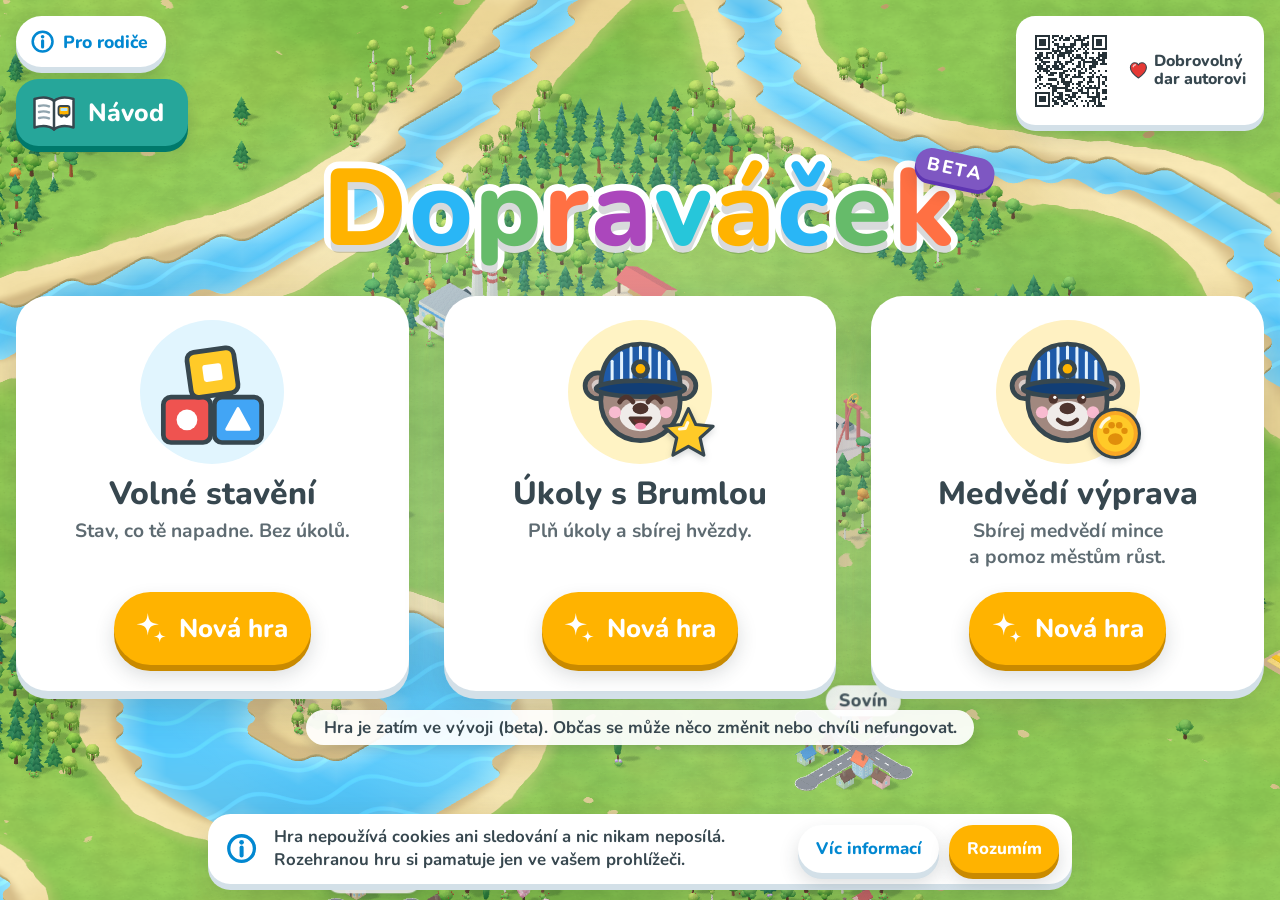
==== index.html @ e9f5395a "Road traffic by the Czech road law All road vehicles - buses, trucks, garbage trucks, the emergency " ====
<!doctype html>
<html lang="cs">
  <head>
    <meta charset="UTF-8" />
    <meta name="viewport" content="width=device-width, initial-scale=1, maximum-scale=1, user-scalable=no" />
    <title>Dopraváček</title>
    <!-- For search engines and for link previews when the address is shared (the game never loads any of these). -->
    <meta
      name="description"
      content="Pohodová hra o dopravě pro děti od 5 let: silnice, autobusy, vláčky, zoo a záchranáři. Hraje se zdarma v prohlížeči, bez reklam a bez registrace."
    />
    <link rel="canonical" href="https://dopravacek.online/" />
    <meta property="og:type" content="website" />
    <meta property="og:site_name" content="Dopraváček" />
    <meta property="og:locale" content="cs_CZ" />
    <meta property="og:url" content="https://dopravacek.online/" />
    <meta property="og:title" content="Dopraváček – pohodová hra o dopravě pro děti" />
    <meta
      property="og:description"
      content="Stav silnice a koleje, rozvážej lidičky autobusy a vláčky a sleduj, jak městečka rostou. Zdarma v prohlížeči, bez reklam a bez registrace."
    />
    <meta property="og:image" content="https://dopravacek.online/og-image-v3.jpg" />
    <meta property="og:image:type" content="image/jpeg" />
    <meta property="og:image:width" content="1200" />
    <meta property="og:image:height" content="630" />
    <meta property="og:image:alt" content="Logo Dopraváček nad barevným městečkem s kašnou, autobusem a řekou" />
    <meta name="twitter:card" content="summary_large_image" />
    <script type="application/ld+json">
      {
        "@context": "https://schema.org",
        "@graph": [
          { "@type": "WebSite", "name": "Dopraváček", "url": "https://dopravacek.online/", "inLanguage": "cs" },
          {
            "@type": "VideoGame",
            "name": "Dopraváček",
            "url": "https://dopravacek.online/",
            "image": "https://dopravacek.online/og-image-v3.jpg",
            "description": "Pohodová budovatelská hra o dopravě pro děti od 5 let: silnice, autobusy, vláčky, zoo a záchranáři. Hraje se zdarma v prohlížeči, bez reklam a bez registrace.",
            "inLanguage": "cs",
            "genre": ["Budovatelská hra", "Dopravní simulace", "Hra pro děti"],
            "gamePlatform": "Webový prohlížeč",
            "playMode": "SinglePlayer",
            "typicalAgeRange": "5-10",
            "isAccessibleForFree": true,
            "offers": { "@type": "Offer", "price": "0", "priceCurrency": "CZK" }
          }
        ]
      }
    </script>
    <!--
      An icon file next to the game on the web, for search engines: Google takes only a file it can fetch, in
      PNG, ICO and a few other formats, never an inline SVG (in site/, published by hand; favicon.ico lies
      there too, where browsers and robots look for it anyway). A relative path, so the game run from a file
      never reaches the network for it; the inline SVG below stays the icon of the offline single file. Run
      from a file there is no icon file beside the game: the link goes before Chrome tries it and logs an error.
    -->
    <link rel="icon" type="image/png" sizes="96x96" href="favicon-96x96.png" />
    <script>
      if (location.protocol === 'file:') document.querySelector('link[href="favicon-96x96.png"]').remove();
    </script>
    <link
      rel="icon"
      href="data:image/svg+xml,%3Csvg xmlns='http://www.w3.org/2000/svg' viewBox='0 0 32 32'%3E%3Crect width='32' height='32' rx='8' fill='%23FFB300'/%3E%3Crect x='5' y='13' width='15' height='8' rx='3' fill='%23E57373'/%3E%3Crect x='17' y='8' width='10' height='13' rx='2' fill='%2329B6F6'/%3E%3Crect x='19.5' y='10.5' width='5' height='4' rx='1' fill='%23FFFFFF'/%3E%3Crect x='7' y='8' width='4' height='6' rx='1' fill='%235D4037'/%3E%3Ccircle cx='10' cy='23' r='3.5' fill='%235D4037'/%3E%3Ccircle cx='21' cy='23' r='3.5' fill='%235D4037'/%3E%3C/svg%3E"
    />
    <script type="module" crossorigin>var e={time:{ticksPerSecond:20,maxTicksPerFrame:5,speed:{pause:0,turtle:1,rabbit:3}},map:{size:128,maxGenerationAttempts:100,river:{width:[2,3],position:[.3,.7],meanderAmplitude:[3,6],meanderWavelength:[40,70],widthChangeChance:.12},tributary:{width:[2,2],position:[.2,.8],meanderAmplitude:[2,4],meanderWavelength:[24,40]},lakes:{count:[3,5],radius:[2,4],minDistanceFromWater:4,minDistanceFromEdge:2},islandLake:{radius:7,islandRadius:2,minDistanceFromWater:5,minDistanceFromEdge:4},forestCoverage:.15,forestNoiseCell:9,singleTreeChance:.02},farming:{fieldSize:18,headland:2,rowOverrun:.65,returnRadius:.6,legacyHeadland:3,clearance:2,edgeDistance:3,regrowSeconds:45,harvestOffset:.55,turnSpeed:.55},attractions:{pool:{size:[9,7],capacity:30,questVisitors:15},playground:{size:[6,5],capacity:20,questVisitors:10},zoo:{size:[18,18],capacity:40,questVisitors:20},balloon:{size:[7,6],capacity:16,questVisitors:8},clearance:2,edgeDistance:3,townDistance:[3,8],zooTownDistance:[3,10],maxWalk:24,placeSpacing:35,staySeconds:60,emptySeconds:180,eveningEmptySeconds:20,gateFrontage:2,visitorsPerPassenger:5},construction:{size:18,minSize:14,clearance:1,edgeDistance:3},settlements:{towns:{count:4,population:[300,500],armLength:[4,7],sideStreets:[2,4],sideStreetReach:[2,4]},villages:{count:10,population:[60,150],armLength:[2,4],crossChance:.5},sideStreetSpacing:3,minSpacing:14,minTownSpacing:36,minEdgeDistance:5,footprintGap:2,neighbourDistance:[14,20],houseOccupancy:{town:.7,village:.45},maxHouseLevel:{town:3,village:2},residentsByLevel:[8,20,45],placementTries:300},industries:{types:{coalMine:{size:[3,3],produces:`coal`,accepts:null,count:4},powerPlant:{size:[3,3],produces:null,accepts:`coal`,count:2},forest:{size:[4,4],produces:`wood`,accepts:null,count:4},sawmill:{size:[3,3],produces:null,accepts:`wood`,count:2},farm:{size:[4,4],produces:`grain`,accepts:null,count:4},mill:{size:[3,3],produces:null,accepts:`grain`,count:2}},minDistanceFromSettlement:5,minDistanceFromIndustry:2,minTargetSpacing:40,sourceToTargetDistance:[12,30],placementTries:400},tutorialStart:{secondSettlementDistance:[10,20],coalToPowerDistance:[12,25],maxDistanceFromStartTown:25},build:{maxBridgeLength:5,stationLength:3,catchmentRadius:1,undoSteps:30},cargo:{productionIntervalSeconds:5,residentsPerPassenger:20,passengerJitter:1,industryOutput:10,maxStationStock:300},vehicles:{catalog:{bus:{kind:`road`,cargo:[`passengers`],capacity:15,speed:1.6},truck:{kind:`road`,cargo:[`coal`,`wood`,`grain`,`flour`],capacity:12,speed:1.4},busDouble:{kind:`road`,cargo:[`passengers`],capacity:30,speed:1.7},garbageTruck:{kind:`road`,cargo:[],capacity:0,speed:1.3},tractor:{kind:`road`,cargo:[],capacity:0,speed:.9},fireTruck:{kind:`road`,cargo:[],capacity:0,speed:1.9},policeCar:{kind:`road`,cargo:[],capacity:0,speed:2.1},ambulance:{kind:`road`,cargo:[],capacity:0,speed:2},towTruck:{kind:`road`,cargo:[],capacity:0,speed:1.6},locoSteam:{kind:`locomotive`,cargo:[],capacity:0,speed:2},locoDiesel:{kind:`locomotive`,cargo:[],capacity:0,speed:3},railcar:{kind:`locomotive`,cargo:[`passengers`],capacity:15,speed:2},wagonPassenger:{kind:`wagon`,cargo:[`passengers`],capacity:25,speed:0},wagonCoal:{kind:`wagon`,cargo:[`coal`],capacity:20,speed:0},wagonWood:{kind:`wagon`,cargo:[`wood`],capacity:20,speed:0},wagonGrain:{kind:`wagon`,cargo:[`grain`],capacity:20,speed:0},wagonFlour:{kind:`wagon`,cargo:[`flour`],capacity:20,speed:0}},maxVehicles:150,carLength:.5,maxWagons:5,route:{minStations:2,maxStations:8,maxFlags:8},laneOffset:.18,leftTurnRadius:.25,accelerationSeconds:1,trainCurveSpeedFactor:.8,trainStopClearance:.3,trainQueueGap:.3,platformClaimDistance:3,trainHistoryMargin:1,loadingPerSecond:10,minStopSeconds:2,maxWaitSeconds:15,noPathRetrySeconds:3,wagonWaitSeconds:90,emptyRoundsBeforeAdvice:2},garbage:{nestSpacing:3,fillIntervalSeconds:10,fillChance:.5,maxFill:3,stopAt:.5,emptySeconds:2.4,tipSeconds:1.1,checkSeconds:.5,idleSeconds:4},emergencies:{firstSeconds:90,intervalSeconds:[120,240],kinds:[`fire`,`catOnRoof`,`grandma`,`bump`,`piglet`,`brokenCar`],facings:[1,2],firePoliceChance:.4,fireAmbulanceChance:.4,bumpAmbulanceChance:.6,helpSeconds:{fire:9,catOnRoof:8,grandma:6,bump:7,piglet:5,brokenCar:10},towOffset:.43,leaveDelaySeconds:1,stopAt:.5},dayNight:{daySeconds:150,duskSeconds:20,nightSeconds:90,dawnSeconds:20},blocking:{lookAhead:1,onWay:.19,junction:{approach:1.2,exitRoom:.55,patienceSeconds:30,turnTogether:.1,togetherSpeed:.1,giveUpTurnSeconds:10,body:{halfLength:.22,halfWidth:.11}},minGap:.05,queueArrival:.1,stuckSeconds:4,insideStuckSeconds:15,turnStuckSeconds:60,ghostSeconds:2,crossingTrainDistance:2,crossingLookAhead:2.5},pathfinding:{straight:1,curve:1.1,levelCrossing:1.2,uTurnPenalty:4,stopTurnPenalty:40,trainTurnPenalty:1e4,roundaboutWrongWay:1e4,turnRoundBefore:.63},growth:{servedWindowSeconds:60,intervalSeconds:20,baseChance:.6,chancePerExtraStation:.2,villageBecomesTownAt:400,maxPopulation:3e3,roadExtension:[1,3],sideStreet:[2,4],minFreePlots:4,streetChance:.15,newHouseChance:.5,areaMargin:3,minArea:{village:6,town:9},playerRoadChance:.5},quests:{checkIntervalSeconds:1,celebrateSeconds:4,starsPerQuest:1,list:[{id:1},{id:2},{id:3},{id:4},{id:5,target:20},{id:6},{id:7},{id:8},{id:9,target:2},{id:10,target:100},{id:11,target:50},{id:12,target:50},{id:13,target:3},{id:14,target:500},{id:15,target:800}],busModels:[`bus`,`busDouble`],generated:{order:[`deliver`,`passengers`,`fun`,`serve`,`vehicles`,`grow`],deliverCargo:[`coal`,`wood`,`grain`],deliver:{first:100,perRound:50},passengers:{first:300,perRound:200},vehicles:{more:2,min:5},grow:{more:150,perRound:50}}},advice:{crowdedStationPassengers:150},expedition:{startCoins:500,prices:{road:3,roadBridge:8,rail:5,railBridge:12,stop:40,station:80,lamp:5,vehicles:{bus:200,busDouble:350,truck:200,garbageTruck:150,tractor:80,locoSteam:300,locoDiesel:450,railcar:150},wagon:60,pylon:15},refundShare:.5,rewards:{passengers:1,coal:1,wood:1,grain:1,flour:2},binReward:2,harvestReward:60,help:{belowCoins:30,coins:200,cooldownSeconds:300},railsWood:30,power:{pylonReach:6,plantReach:3,houseReach:3,lampReach:3,rowSpacing:5,minSpacing:2,coalMax:200,burnSeconds:20,peoplePerCoal:500,checkSeconds:1},food:{flourMax:300,pantryMax:120,eatFrom:600,peoplePerSack:300,eatSeconds:20},garbage:{needFrom:1200,windowSeconds:120}},save:{keys:{quests:`dopravacek.save.v1`,free:`dopravacek.free.v1`,expedition:`dopravacek.vyprava.v1`},lastKey:`dopravacek.last.v1`,testKeys:{quests:`dopravacek.save.v1.test`,free:`dopravacek.free.v1.test`,expedition:`dopravacek.vyprava.v1.test`},testLastKey:`dopravacek.last.v1.test`,soundKey:`dopravacek.sound.v1`,noticeKey:`dopravacek.notice.v1`,testNoticeKey:`dopravacek.notice.v1.test`,schemaVersion:1,autosaveSeconds:30}};function t(t){return Math.round(t*e.time.ticksPerSecond)}var n=[0,1,2,3],r=[{x:0,y:-1},{x:1,y:0},{x:0,y:1},{x:-1,y:0}];function i(e){return(e+2)%4}function a(e){return 1<<e}function o(e,t){return(e&a(t))!==0}function s(e){return(e&1)+(e>>1&1)+(e>>2&1)+(e>>3&1)}function c(e,t,n=1){let i=r[t];return{x:e.x+i.x*n,y:e.y+i.y*n}}function l(e,t){let n=t.x-e.x,r=t.y-e.y;return n===0&&r===-1?0:n===1&&r===0?1:n===0&&r===1?2:n===-1&&r===0?3:null}function u(e,t){return Math.abs(e.x-t.x)+Math.abs(e.y-t.y)}function d(e,t){return Math.max(Math.abs(e.x-t.x),Math.abs(e.y-t.y))}function f(e,t){return Math.hypot(e.x-t.x,e.y-t.y)}function p(e,t){return e>=t[0]&&e<=t[1]}function m(e){return e%2==0?`NS`:`EW`}function h(e){return{x:e.origin.x+e.size.x/2,y:e.origin.y+e.size.y/2}}function g(e){return{x:e.center.x+.5,y:e.center.y+.5}}function _(n,r){return r.lastServedTick<0?!1:n.tick-r.lastServedTick<=t(e.growth.servedWindowSeconds)}var v=class{state;constructor(e){this.state=e|0}next(){this.state=this.state+1831565813|0;let e=this.state;return e=Math.imul(e^e>>>15,e|1),e^=e+Math.imul(e^e>>>7,e|61),((e^e>>>14)>>>0)/4294967296}int(e,t){return e+Math.floor(this.next()*(t-e+1))}range(e){return this.int(e[0],e[1])}chance(e){return this.next()<e}pick(e){let t=e[Math.floor(this.next()*e.length)];if(t===void 0)throw Error(`Rng.pick: empty list`);return t}shuffle(e){for(let t=e.length-1;t>0;t--){let n=Math.floor(this.next()*(t+1)),r=e[t];e[t]=e[n],e[n]=r}return e}};function y(){return{terrain:`grass`,tree:!1,lamp:!1,roadMask:0,railMask:0,bridge:!1,roadOwner:`none`,houseId:null,industryId:null,fieldId:null,constructionId:null,attractionId:null,stationId:null,townId:null,fountain:!1}}function b(t,n=e.map.size){return{size:n,seed:t,tiles:Array.from({length:n*n},y),towns:[],houses:[],industries:[],fields:[],constructionSites:[],attractions:[],bins:[],stations:[],nextStationId:0,vehicles:[],nextVehicleId:0,delivered:{passengers:0,coal:0,wood:0,grain:0},passengerTownIds:[],startTownId:0,networkVersion:0,emergencies:[],nextEmergencyId:0,nextEmergencyTick:Math.round(e.emergencies.firstSeconds*e.time.ticksPerSecond),mode:`quests`,quests:{number:1,stars:0,task:null,baseline:0,nextCheckTick:0,secondTownId:-1,advisedStationIds:[]},tick:0,rng:new v(t)}}function x(e,t){return t===null?void 0:e.stations.find(e=>e.id===t)}function S(e,t){return t===null?void 0:e.vehicles.find(e=>e.id===t)}function C(e,t,n){return t>=0&&n>=0&&t<e.size&&n<e.size}function w(e,t,n){return C(e,t,n)?e.tiles[n*e.size+t]:void 0}function T(e,t,n){let r=w(e,t,n);if(!r)throw Error(`Tile ${t},${n} is outside the map`);return r}function E(t){return e.settlements.residentsByLevel[t-1]}function D(e,t){let n=0;for(let r of t.houseIds)n+=e.houses[r]?.residents??0;return n}function O(e){return e.terrain===`grass`&&e.roadMask===0&&e.railMask===0&&e.houseId===null&&e.industryId===null&&e.fieldId===null&&e.constructionId===null&&e.attractionId===null&&e.stationId===null&&!e.fountain&&!e.pylon&&!e.decoration}var ee=e.garbage,te=[`mixed`,`paper`,`plastic`,`glass`];function ne(e){for(let t of e.towns){let n=[];for(let r of t.houseIds){let t=e.houses[r];t&&n.every(e=>d(e.tile,t.tile)>=ee.nestSpacing)&&n.push(t)}for(let t of n)ie(e,t)}}function re(e,t){e.bins.some(n=>{let r=e.houses[n.houseId];return r!==void 0&&d(r.tile,t.tile)<ee.nestSpacing})||ie(e,t)}function ie(e,t){for(let n of te)e.bins.push({id:e.bins.length,townId:t.townId,houseId:t.id,kind:n,fill:0,visitedTick:-1})}function ae(e){for(let t of new Set(e.bins.map(e=>e.houseId))){let n=e.houses[t];n&&e.bins.push({id:e.bins.length,townId:n.townId,houseId:t,kind:`glass`,fill:0,visitedTick:-1})}}function oe(e){for(let t of e.bins)t.fill<ee.maxFill&&e.rng.chance(ee.fillChance)&&t.fill++}function se(e,t){let n=e.houses[t.houseId];return n?c(n.tile,n.facing):null}function ce(e,t){let n=se(e,t),r=n?w(e,n.x,n.y):void 0;return r!==void 0&&r.roadMask!==0&&r.railMask===0}function le(e,t,n){return e.bins.filter(e=>e.townId===t&&e.kind===n)}var k={gameTitle:`Dopraváček`,guide:{open:`Návod`,title:`Návod`,hello:`Ahoj, já jsem Brumla! Dívej se na obrázky a hned si to zkus. Nejlehčí věci jsou úplně nahoře.`,bye:`To je všechno. Teď je řada na tobě!`,play:`Jdeme na to!`,nav:{start:`Začínáme`,roads:`Silnice`,cargo:`Náklad`,trains:`Vláčky`,world:`Svět`,expedition:`Výprava`},chapters:{start:`Začínáme`,roads:`Silnice a autobusy`,cargo:`Náklad`,trains:`Vláčky`,world:`Živý svět`,expedition:`Medvědí výprava`},sampleQuest:{title:`Úkol 1`,text:`Postav zastávku v Kočičkově.`},sampleMishap:`V Kočičkově hoří domek!`,sections:{ways:{title:`Tři způsoby hry`,steps:[`**Volné stavění.** Stav, co tě napadne.`,`**Úkoly s Brumlou.** Plň úkoly a sbírej hvězdy.`,`**Medvědí výprava.** Sbírej medvědí mince a pomoz městům růst.`,`Hra se sama ukládá. **Domeček** tě vrátí sem.`]},look:{title:`Jak se dívat na mapu`,steps:[`**Táhni** mapu myší nebo prstem.`,`**Přibližuj** kolečkem, tlačítky nebo dvěma prsty.`,`**Klikni** Rukou na cokoli a dozvíš se víc.`,`Vpravo nahoře je **pauza, rychlost a zvuk**.`]},quests:{title:`Úkoly s Brumlou`,steps:[`Nahoře je vždycky **úkol**.`,`**Skákající šipka** ukáže, co zmáčknout.`,`Za splněný úkol máš **hvězdu**.`]},road:{title:`Silnice`,steps:[`Klikni na **Silnici**.`,`**Táhni** po mapě a kresli.`,`Přes vodu vede rovný **most**.`,`**Zelená** jde postavit, **červená** ne.`]},stop:{title:`Zastávka`,steps:[`Klikni na **Zastávku**.`,`Pak klikni na **rovnou silnici**.`,`Sbírá lidi jen z políček kolem sebe. Postav ji **k domům**.`,`Červená rada u trasy? Na trase chybí **domy**.`]},bus:{title:`Autobus`,steps:[`Klikni na **Nové auto**.`,`Vyber barvu a klikni na **autobus**.`,`Klikni na **zastávky**, kam má jezdit. Až {stops}.`,`Klikni na **Hotovo**. Autobus vyjede!`]},back:{title:`Tam a zpátky`,steps:[`Klikni na zastávky po řadě: **1, 2, 3**.`,`Pak znovu na **2**. Pojede i **zpátky**.`,`Zastávku pryč? Klikni dole na její **číslo**.`]},flags:{title:`Kudy má jet`,steps:[`Vybíráš zastávky? Klikni i na **silnici**. Bude tam **vlaječka**.`,`Auto pojede **přes vlaječku**. Nezastaví, jen projede.`,`Vlaječku pryč? Klikni na ni na mapě nebo **dole**.`]},card:{title:`Když klikneš na auto`,steps:[`Klikni na auto **Rukou**.`,`**Sledovat:** pojedeš s ním.`,`**Změnit trasu:** vyber jiné zastávky.`,`**Odstranit:** auto zmizí.`]},lamp:{title:`Lampy`,steps:[`Klikni na **Lampu**.`,`**Táhni** po silnici nebo kolejích.`,`V noci lampy **svítí**.`]},decorations:{title:`Ozdoby`,steps:[`Ve **Volném stavění** klikni na **Ozdoby**.`,`Vyber **zahrádku** nebo **kašnu**.`,`Klikni nebo **táhni** po trávě.`,`Postav si **náměstíčko**!`]},demolish:{title:`Bourání`,steps:[`Klikni na **Bourání**.`,`**Táhni** přes to, co chceš zbourat.`,`Domy a ulice města **zůstanou**.`]},undo:{title:`Zpět`,steps:[`Postavil jsi něco omylem? Klikni na **Zpět**.`,`Poslední stavba **zmizí**. Další klik vrátí i tu před ní.`,`V **Medvědí výpravě** Zpět není. Tam se musí bourat.`]},tips:{title:`Šikovné triky`,steps:[`**Klávesy 1 až 9** vyberou nástroj.`,`**Esc** tě vrátí k Ruce.`,`Když stavíš, mapu posuneš **pravým tlačítkem** nebo dvěma prsty.`,`**Hotovo** ukončí stavění.`]},chains:{title:`Co kam vozit`,lead:`Odkud se to bere a kdo to chce. Bublina u nové zastávky ukáže, co tu odvezeš a co přivezeš.`,steps:[],homes:`Domy`},truck:{title:`Jak vozit náklad`,steps:[`Postav zastávku **u dolu**.`,`Druhou **u elektrárny**. Spoj je silnicí.`,`**Nové auto, Náklaďák.** Vyber, co poveze.`,`Klikni na **obě zastávky** a je to!`]},rail:{title:`Koleje`,steps:[`Klikni na **Koleje**.`,`**Táhni** a kresli koleje.`,`Přes vodu vede rovný **most**.`,`Přes silnici jen **rovně napříč**.`]},station:{title:`Nádraží`,steps:[`Klikni na **Nádraží**.`,`Klikni na **trávu** nebo rovné koleje.`,`**Otočíš** ho tlačítkem nebo klávesou R.`,`Postav **dvě** a spoj je kolejemi.`]},train:{title:`Vláček`,steps:[`Klikni na **Postavit vláček**.`,`Vyber **mašinku**.`,`Klikni na **vagónky**, až {wagons}. Pak na **Vybrat trasu**.`,`Klikni na **nádraží** a pak na Hotovo.`]},wagons:{title:`Víc o vláčcích`,steps:[`**Motoráček** jezdí sám, bez vagónků.`,`Každý **vagónek** veze něco jiného.`,`Klikni na vláček a **změň vagónky**.`]},grow:{title:`Jak rostou města`,steps:[`**Vozíš lidi** a sídlo roste.`,`Přibývají **domy, patra** i ulice.`,`Od {town} obyvatel je z vesnice **město**!`]},fun:{title:`Místa pro zábavu`,lead:`Postav hned vedle zastávku a přivez sem lidičky. V noci je zavřeno.`,steps:[]},garbage:{title:`Popeláři`,steps:[`**Popelnice** se samy plní.`,`**Nové auto, Popelářské auto.**`,`Vyber **barvu** popelnic.`,`Klikni na **město**, kde bude uklízet.`]},tractor:{title:`Traktůrek`,steps:[`Klikni Rukou na **kukuřičné pole**.`,`Klikni na **Poslat traktůrek**.`,`Sklízí sám a kukuřice zase **doroste**.`]},rescue:{title:`Záchranáři`,steps:[`Nahoře se objeví, co se stalo. **Klikni na to.**`,`Klikni na **auta**, která jsou potřeba.`,`Už jedou! Vždycky to **dobře dopadne**.`]},night:{title:`Den a noc`,steps:[`**Den** se střídá s nocí sám.`,`V **noci** svítí okna a lampy.`]},coins:{title:`Medvědí mince`,steps:[`Začínáš s **{coins} mincemi**. Stavby něco stojí.`,`**Vozíš** lidi a náklad a mince přibývají.`,`**Zbouráním** se vrátí půlka.`,`Dojdou mince? **Brumla** ti pomůže.`]},lock:{title:`Zamčené koleje`,steps:[`Koleje a vláčky jsou **zamčené**.`,`Dovez na pilu **{wood} kusů dřeva**.`,`Hurá, je **odemčeno**!`]},power:{title:`Proud`,steps:[`Klikni na **Stožár**. Je na liště úplně vpravo.`,`**Táhni** stožáry od elektrárny k domům.`,`Vozíš elektrárně **uhlí**. Bez něj nesvítí.`]},needs:{title:`Co sídlo potřebuje, aby rostlo`,steps:[`**Dopravu:** ať sem jezdí autobus.`,`**Proud:** stožáry od elektrárny.`,`Od {food} obyvatel **jídlo:** mouku z mlýna.`,`Od {garbage} obyvatel **popeláře**.`]}}},farming:{title:`Kukuřičné pole`,hint:`Pošli traktůrek sklízet kukuřici!`,add:`Poslat traktůrek`,choose:`Vyber barvu traktůrku`,pickField:`Klikni na kukuřičné pole.`,working:`Sklízí kukuřici`,returning:`Vrací se k prvnímu řádku`,growing:`Kukuřice znovu roste`,progress:`Sklizeno: {n} %`,harvested:`Sklizených políček: {n}`,harvests:`Hotové sklizně: {n}`,busy:`Tady už traktůrek pracuje.`,noField:`Traktůrek potřebuje kukuřičné pole. Najdeš ho na nové mapě.`,protected:`Tady roste kukuřice pro traktůrek.`,showTractor:`Ukázat traktůrek`},construction:{title:`Staveniště`,protected:`Tady pracují stavební stroje.`},attractions:{title:{pool:`Koupaliště`,playground:`Dětské hřiště`,zoo:`Zoo`,balloon:`Horkovzdušný balón`},to:{pool:`na koupaliště`,playground:`na dětské hřiště`,zoo:`do zoo`,balloon:`k balónu`},stopAt:{pool:`U koupaliště`,playground:`U hřiště`,zoo:`U zoo`,balloon:`U balónu`},balloonDay:`Když přijedou lidičky, balón s nimi vzlétne.`,balloonNight:`V noci balón nelétá. Ráno zase poletí!`,zooAnimals:`Bydlí tu sloni, žirafy, zebry, koníci, ovečky a plameňáci.`,people:[`lidičku`,`lidičky`,`lidiček`],busy:`Je tu veselo!`,visitors:`Lidiček: {n}`,leaving:`Lidičky pomalu odcházejí domů.`,empty:`Je tu prázdno.`,closing:`Stmívá se, lidičky jdou domů.`,closed:`Na noc zavřeno. Ráno se zase otevře!`,hint:`Postav zastávku hned vedle a přivez sem lidičky autobusem nebo vláčkem!`,home:`Ze zastávky tady jezdí lidičky i domů.`,protected:`Tady si lidičky hrají.`,gateWay:`Před vchodem ne, tudy chodí lidičky. Zkus to kousek vedle!`},tools:{hand:{label:`Ruka`,tip:`Prohlížení a výběr`,hint:``},road:{label:`Silnice`,tip:`Stavění silnic`,hint:`Táhni a kresli silnici.`},stop:{label:`Zastávka`,tip:`Zastávka pro auta`,hint:`Klikni na rovnou silnici.`},lamp:{label:`Lampa`,tip:`Lampy u silnic a kolejí`,hint:`Táhni po silnici nebo kolejích, i přes zatáčky.`},rail:{label:`Koleje`,tip:`Stavění kolejí`,hint:`Táhni a kresli koleje.`},station:{label:`Nádraží`,tip:`Nádraží pro vláčky`,hint:`Klikni na trávu nebo rovné koleje.`},newCar:{label:`Nové auto`,tip:`Autobus, náklaďák nebo popeláři`,hint:``},buildTrain:{label:`Postavit vláček`,tip:`Mašinka a vagónky`,hint:``},demolish:{label:`Bourání`,tip:`Zbourat stavbu`,hint:`Táhni přes to, co chceš zbourat.`},soon:`{tip} – už brzy!`,withKey:`{tip} ({key})`},hints:{drawRoad:`Táhni po mapě a kresli.`,bridgeToBank:`Most musí vést až na druhý břeh.`},bubble:{takes:`Odvezeš:`,brings:`Přivezeš:`},controls:{zoomIn:`Přiblížit`,zoomOut:`Oddálit`,pause:`Pauza`,resume:`Pokračovat`,speedTurtle:`Pomalu`,speedRabbit:`Rychle`,soundOn:`Zapnout zvuk`,soundOff:`Vypnout zvuk`,home:`Zpět do menu`,done:`Hotovo`,rotate:`Otočit`,close:`Zavřít`},undo:{label:`Zpět`,tip:`Vrátit poslední stavbu`,key:`Ctrl+Z`,nothing:`Zatím tu není co vrátit.`,wait:`Tady právě jede vozidlo. Až odjede, zkus Zpět znovu.`,changed:`Tady mezitím město postavilo něco nového, tohle už nevrátím.`},decorations:{label:`Ozdoby`,tip:`Zahrádky a kašny`,hint:`Vyber ozdobu a klikni na trávu.`,kinds:{garden:`Zahrádka`,fountain:`Kašna`}},errors:{cantBuildHere:`Tady to nejde, zkus jiné místo.`,belongsToTown:`Tohle patří městu.`,vehicleHere:`Tady právě jede vozidlo.`,tooManyVehicles:`Víc vozidel už se na mapu nevejde. Klikni na některé a změň mu trasu.`,stopsFull:`Na zastávkách trasy teď není místo. Chvilku počkej.`,crossRoad:`Přes silnici jen rovně napříč.`,crossRails:`Přes koleje jen rovně napříč.`,lampPlace:`Lampa patří k silnici nebo kolejím, i do zatáčky.`,badTrain:`Vláček potřebuje mašinku a aspoň jeden vagónek.`},menu:{play:`Hrát`,playTip:`Hrát dál uloženou hru`,newGame:`Nová hra`,newGameTip:`Postavit novou krajinu`,confirmNewGame:`Začít novou hru? Ta stará se smaže.`,confirmYes:`Ano, novou`,confirmNo:`Ne`,loading:`Stavím krajinu…`,saved:`Uloženo`,oldSave:`Uložená hra je ze starší verze. Začneme novou!`,modes:{free:{title:`Volné stavění`,text:`Stav, co tě napadne. Bez úkolů.`},quests:{title:`Úkoly s Brumlou`,text:`Plň úkoly a sbírej hvězdy.`},expedition:{title:`Medvědí výprava`,text:`Sbírej medvědí mince a pomoz městům růst.`}},expeditionProgress:`{coins} {coinsWord}`,questsProgress:`Úkol {n} · {stars} {starsWord}`,starsWord:[`hvězda`,`hvězdy`,`hvězd`],freeStart:`Stav, co tě napadne!`},parents:{beta:`Beta`,betaLine:`Hra je zatím ve vývoji (beta). Občas se může něco změnit nebo chvíli nefungovat.`,open:`Pro rodiče`,title:`Pro rodiče`,sections:[{title:`Hra je ve vývoji (beta)`,paragraphs:[`Na Dopraváčkovi se pořád pracuje. Občas se může něco změnit, chvíli nefungovat nebo může být stránka krátce nedostupná.`,`Po větší změně se výjimečně může stát, že rozehranou hru nepůjde načíst a začne se nová.`]},{title:`Soukromí a data`,paragraphs:[`Hra běží celá ve vašem prohlížeči. Nemá účty, reklamy ani nákupy, **nepoužívá cookies** ani statistiky návštěvnosti a **nic nikam neodesílá**.`,`V úložišti prohlížeče (localStorage) si pamatuje jen to, co ke hraní nezbytně potřebuje: rozehrané hry, který způsob hry jste hráli naposledy, jestli je zapnutý zvuk a že jste už viděli tuto informaci. Data zůstávají jen v tomto prohlížeči, autor ani nikdo jiný k nim nemá přístup.`,`Protože jde jen o údaje nezbytné pro hru, kterou si sami spouštíte, zákon k jejich uložení souhlas nevyžaduje (§ 89 odst. 3 zákona č. 127/2005 Sb.). Smazat je můžete kdykoli smazáním dat této stránky v nastavení prohlížeče; zmizí tím i rozehrané hry.`,`Stránku poskytuje služba GitHub Pages společnosti GitHub, Inc. Jako u každé webové stránky se server při načtení dozví vaši IP adresu a GitHub ji podle svých pravidel ukládá kvůli bezpečnosti. Autor hry k těmto záznamům přístup nemá.`]},{title:`Dobrovolný dar`,paragraphs:[`Hra je zdarma. Kdo chce, může autorovi poslat **dobrovolný dar** přes QR kód v pravém horním rohu. Je to dar bez nároku na protiplnění: nic navíc za něj nedostanete a hra zůstává pro všechny stejná.`,`Hra o darech nic neví a nic o nich neukládá. Platba proběhne jen ve vaší bankovní aplikaci.`]}],notice:{text:`Hra nepoužívá cookies ani sledování a nic nikam neposílá. Rozehranou hru si pamatuje jen ve vašem prohlížeči.`,more:`Víc informací`,ok:`Rozumím`},gift:{title:`Dobrovolný dar autorovi`,short:`Hra je zdarma. Dar je dobrovolný a nic za něj navíc nedostanete.`,open:`Dar autorovi`,paragraphs:[`Hra je zdarma. Pokud se vám líbí, můžete jejímu autorovi poslat **dobrovolný dar**.`,`Je to jen poděkování: nic za něj navíc nedostanete a hra zůstává pro všechny stejná.`],scan:`Naskenujte QR kód v aplikaci své banky.`,account:`Číslo účtu`,amount:`Navržená částka`,amountValue:`{amount} Kč`,message:`Zpráva pro příjemce`,check:`Údaje před potvrzením platby zkontrolujte.`}},expedition:{coins:`Medvědí mince`,coinsWord:[`mince`,`mince`,`mincí`],intro:[`Vítej na Medvědí výpravě!`,`Máš {coins} medvědích mincí. Silnice, zastávky i auta něco stojí.`,`Za každého dopraveného člověka a kus nákladu dostaneš mince.`,`Koleje se odemknou, až dovezeš na pilu {wood} kusů dřeva.`],missing:`Na tohle ti chybí ještě {n} {coinsWord}.`,noCoins:`Na tohle ti mince nestačí.`,costs:`Stojí`,refund:`Vrátí se`,earned:`Vydělané mince: {n}`,removeRefund:`Vrátí se ti {n} {coinsWord}.`,help:`Medvědí pomoc: Brumla ti dá {n} mincí.`,helpGiven:[`Tady máš {n} mincí. Zkus to znovu!`,`Mince vyděláš, když vozíš lidi autobusem nebo vlakem a náklad do továren.`],helpWait:`Brumla ti zase pomůže {when}.`,helpSoon:`za chvilku`,helpMinutes:`za {n} {minutesWord}`,minutesWord:[`minutu`,`minuty`,`minut`],woodProgress:`Dovez na pilu dřevo: {n}\xA0/\xA0{total}`,lockedTip:`Zamčeno. Dovez na pilu dřevo: {n}\xA0/\xA0{total}`,locked:`Tohle je zatím zamčené.`,lockedTalk:[`Koleje, nádraží a vláčky jsou zatím zamčené.`,`Odemkneš je dřevem. Náklaďák ho odveze z lesa na pilu.`,`Dovez na pilu dřevo: {n}\xA0/\xA0{total}`],unlockedTalk:[`Hurá! Na pile je {total} kusů dřeva.`,`Koleje, nádraží a vláčky jsou odemčené. Postav první trať!`],unlocked:`Koleje jsou odemčené!`,railsOpenRow:`Dřevo odemklo koleje!`,pylonTool:{label:`Stožár`,tip:`Elektrické stožáry (0)`,hint:`Klikni, nebo táhni: stožár na každém pátém poli.`},pylonClose:`Tady je jiný stožár moc blízko.`,reaches:`Dosáhne na: {list}`,reachesNothing:`Zatím na nic nedosáhne. Elektrárna a domy musí být do 3 polí.`,wireBreaks:`Tady drát nedosáhne na další stožár.`,lampNeedsPower:`Svítit bude, až sem dovedeš proud.`,plant:`elektrárnu`,powered:`{inName} je proud!`,unpowered:`{inName} není proud.`,plantEmpty:`Elektrárně došlo uhlí!`,adviceTalk:{power:[`{inName} chybí proud, a tak sídlo neroste.`,`Postav stožáry od elektrárny až k domům. Nástroj Stožár je na liště úplně vpravo.`],coal:[`Elektrárna nemá uhlí, a tak nikde nesvítí.`,`Dovez jí uhlí náklaďákem z uhelného dolu.`],food:[`{inName} došlo jídlo, a tak sídlo neroste.`,`Odvez obilí z farmy do mlýna. Mouku pak náklaďák přiveze sem.`],garbage:[`{inName} jsou plné popelnice, a tak sídlo neroste.`,`Pošli sem popelářské auto. Najdeš ho v nástroji Nové auto.`]},needs:{transportOk:`Doprava: lidé sem jezdí`,transportMissing:`Doprava: chybí`,powerOk:`Proud: svítí`,powerNoCoal:`Proud: elektrárna nemá uhlí`,powerMissing:`Proud: chybí`,allGood:`Má všechno, co potřebuje, a roste!`,full:`Je to velké město. Víc už neroste.`,firstTransport:`{inName} chybí doprava. Postav zastávku a pošli sem autobus z jiného sídla.`,firstPower:`{inName} chybí proud. Natáhni sem stožáry z elektrárny.`,firstCoal:`{inName} chybí proud. Elektrárna potřebuje uhlí.`,foodGarden:`Jídlo: stačí zahrádky`,foodOk:`Jídlo: ve spíži {n}\xA0/\xA0{max}`,foodMissing:`Jídlo: spíž je prázdná`,firstFood:`{inName} chybí jídlo. Přivez sem mouku z mlýna.`,garbageNotYet:`Popeláři: zatím nejsou potřeba`,garbageOk:`Popeláři: uklízejí`,garbageMissing:`Popeláři: chybí`,firstGarbage:`{inName} chybí popeláři. Pošli sem popelářské auto.`},pantryEmpty:`{inName} došlo jídlo!`,millWaiting:`Ve mlýně čeká mouka: {n}. Postav u mlýna zastávku.`,plantCoal:`Uhlí: {n}\xA0/\xA0{max}`,plantPowers:`Napájí: {list}`,plantPowersNothing:`Zatím nenapájí žádné sídlo. Postav stožáry k domům.`,plantNeedsCoal:`Bez uhlí nesvítí. Dovez uhlí z dolu.`},hud:{stars:`Hvězdy za splněné úkoly`,paused:`Pauza`},screen:{turn:`Otoč mě na šířku!`,turnMore:`Pak hrajeme dál.`},settlements:[{name:`Kočičkov`,inName:`v Kočičkově`,animal:`cat`,animalName:`kočička`},{name:`Pejskovice`,inName:`v Pejskovicích`,animal:`dog`,animalName:`pejsek`},{name:`Medvědín`,inName:`v Medvědíně`,animal:`bear`,animalName:`medvídek`},{name:`Zajíčkov`,inName:`v Zajíčkově`,animal:`rabbit`,animalName:`zajíček`},{name:`Ježkov`,inName:`v Ježkově`,animal:`hedgehog`,animalName:`ježek`},{name:`Sovín`,inName:`v Sovíně`,animal:`owl`,animalName:`sovička`},{name:`Kachnov`,inName:`v Kachnově`,animal:`duck`,animalName:`kachnička`},{name:`Veverkov`,inName:`ve Veverkově`,animal:`squirrel`,animalName:`veverka`},{name:`Myškov`,inName:`v Myškově`,animal:`mouse`,animalName:`myška`},{name:`Beránkov`,inName:`v Beránkově`,animal:`lamb`,animalName:`beránek`},{name:`Koníkov`,inName:`v Koníkově`,animal:`horse`,animalName:`koník`},{name:`Žabákov`,inName:`v Žabákově`,animal:`frog`,animalName:`žabák`},{name:`Liškov`,inName:`v Liškově`,animal:`fox`,animalName:`lištička`},{name:`Prasátkov`,inName:`v Prasátkově`,animal:`pig`,animalName:`prasátko`},{name:`Kravičkov`,inName:`v Kravičkově`,animal:`cow`,animalName:`kravička`},{name:`Kohoutov`,inName:`v Kohoutově`,animal:`rooster`,animalName:`kohoutek`},{name:`Včelín`,inName:`ve Včelíně`,animal:`bee`,animalName:`včelka`},{name:`Rybičkov`,inName:`v Rybičkově`,animal:`fish`,animalName:`rybička`}],industries:{coalMine:{name:`Uhelný důl`,atName:`u uhelného dolu`},powerPlant:{name:`Elektrárna`,atName:`u elektrárny`},forest:{name:`Lesní hospodářství`,atName:`u lesního hospodářství`},sawmill:{name:`Pila`,atName:`u pily`},farm:{name:`Farma`,atName:`u farmy`},mill:{name:`Mlýn`,atName:`u mlýna`}},cargo:{passengers:`cestující`,coal:`uhlí`,wood:`dřevo`,grain:`obilí`,flour:`mouka`},vehicles:{catalog:{bus:`Autobus`,truck:`Náklaďák`,busDouble:`Patrový autobus`,garbageTruck:`Popelářské auto`,tractor:`Traktůrek`,fireTruck:`Hasičské auto`,policeCar:`Policejní auto`,ambulance:`Sanitka`,towTruck:`Odtahové autíčko`,locoSteam:`Parní mašinka`,locoDiesel:`Dieselová lokomotiva`,railcar:`Motoráček`,wagonPassenger:`Osobní vagón`,wagonCoal:`Uhelný vagón`,wagonWood:`Vagón na dřevo`,wagonGrain:`Vagón na obilí`,wagonFlour:`Vagón na mouku`},namePrefix:{bus:`Autobus`,busDouble:`Patrový autobus`,truck:`Náklaďák`,garbageTruck:`Popelář`,tractor:`Traktůrek`,locoSteam:`Mašinka`,locoDiesel:`Lokomotiva`,railcar:`Motoráček`},names:`Bobík.Kuba.Rozárka.Vojta.Máňa.Pepík.Julča.Toník.Bětka.Vašík.Madla.Lojza.Kája.Emča.Bára.Šimon.Hanka.Kryštof.Anička.Matěj.Honza.Terka.Ondra.Natálka.Tonda.Klárka.Franta.Verunka.Vítek.Zuzka.Péťa.Lucinka.Míra.Majda.Jirka.Adélka.Zdenda.Eliška.Karlík.Sofinka.Venda.Kačka.Fanda.Johanka.Láďa.Nelinka.Olda.Radka.Robin.Ivanka.Štěpán.Danka.Filip.Gábinka.Adam.Mirka.Dominik.Pavlínka.Tadeáš.Jitka.Vilík.Olinka.Kamil.Libuška.Radek.Bohunka.Luboš.Věrka.Bohouš.Andulka.Mirek.Šárka.Libor.Žofka.Ríša.Mařenka.Jenda.Evička.Hugo.Lenka.Oskar.Dášenka.Viktor.Kristýnka.Bedřich.Amálka.Čeněk.Vlastička.Ferda.Miluška.Matouš.Jarka.Lukáš.Zorka.Patrik.Stáňa.Erik.Hedvika.Mikuláš.Blanka.Jáchym.Dorka.Hynek.Fanynka.Jindra.Kamilka.Vlastík.Míša.Bořek.Nikolka.Drahoš.Sabinka.Jarda.Týnka.Pavlík.Ilonka.Tomík.Agátka.Marek.Bertička.Kristián.Cilka.Teo.Doubravka.Ája.Klement.Zita.Rudla.Marta.Boris.Vanda.Lidka.Ema.Ignác.Rézi.Leoš.Iva.Dalibor.Jana.Svaťa.Arnošt.Bláža.Cyril.Dita.Emil.Gusta.Helenka.Ivoš.Jolanka.Kvido`.split(`.`),nameFormat:`{prefix} {name}`,truckCargoQuestion:`Co bude vozit?`,garbageQuestion:`Co bude sbírat?`,chooseTitle:`Jaké auto chceš?`,capacity:`Vejde se {n}`,paintTip:`Barva auta`,back:`Zpět`},emergencies:{services:{fire:`Hasiči`,police:`Policie`,ambulance:`Záchranka`,tow:`Odtahovka`},needed:{fire:`hasiče`,police:`policii`,ambulance:`záchranku`,tow:`odtahovku`},started:{fire:`{inTown} hoří domek!`,catOnRoof:`{inTown} se kočička bojí slézt ze střechy!`,grandma:`{inTown} je babičce zle!`,bump:`{inTown} se ťukla dvě autíčka!`,piglet:`{inTown} uteklo prasátko!`,brokenCar:`{inTown} se porouchalo autíčko!`},what:{fire:`Hoří domek!`,catOnRoof:`Kočička se bojí slézt ze střechy.`,grandma:`Babičce je zle.`,bump:`Ťukla se dvě autíčka.`,piglet:`Uteklo prasátko.`,brokenCar:`Autíčko nejede. Potřebuje odtahovku!`},ended:{fire:`Hurá! Požár je uhašený.`,catOnRoof:`Hurá! Kočička je dole.`,grandma:`Hurá! Babičce je zase dobře.`,bump:`Hurá! Autíčka jedou domů.`,piglet:`Hurá! Prasátko je zpátky doma.`,brokenCar:`Hurá! Odtahovka veze autíčko do opravy.`},helpNeeded:`Potřebujeme pomoc!`,send:`Pošli {who}.`,and:` a `,sendAll:`Pošli všechny!`,onTheWay:`Už jedou!`,helping:`Pomáhají!`,showMe:`Ukaž mi, kde to je`,comingTo:`Jede pomoct {inTown}`,helpingAt:`Pomáhá {inTown}`,goingHome:`Vrací se domů`},garbage:{kinds:{mixed:`Směsný odpad`,paper:`Papír`,plastic:`Plasty`,glass:`Sklo`},pickTown:`Klikni na město, kde bude uklízet.`,worksIn:`Uklízí {inTown}`,emptied:`Vysypáno popelnic: {n}`,changeTown:`Změnit město`},wagons:{button:`Změnit vagónky`,cancel:`Zrušit`,going:`Na nádraží dostane nové vagónky.`,waiting:`Čeká na nové vagónky. Vyber je!`,ready:`{name} stojí na nádraží a čeká na nové vagónky.`,gaveUp:`{name} jede dál bez nových vagónků.`,title:`Vyměň vagónky!`,hint:`Klikni na vagónek a připoj ho. Klikni na vagónek nahoře a odpojíš ho.`,goOn:`Jet dál`,done:`Hotovo! Jedeme!`,noRoute:`Vláček nejdřív potřebuje trasu.`,notWaiting:`Vláček musí nejdřív zastavit na nádraží.`},trains:{title:`Postav si vláček!`,hint:`Klikni na vagónek a připoj ho.`,removeTip:`Klikni a vagónek odpojíš`,full:`Víc vagónků už se nevejde.`,railcarHint:`Motoráček jezdí sám a sveze 15 lidiček.`,railcarAlone:`Motoráček vagónky nepotáhne. Na vagónky vyber mašinku.`,needWagon:`Připoj aspoň jeden vagónek.`,next:`Vybrat trasu`,paintTip:`Barva vláčku`},stations:{stopName:`Zastávka {settlement}`,stationName:`Nádraží {settlement}`,stopNameLocative:`zastávce {settlement}`,stationNameLocative:`nádraží {settlement}`,duplicateSuffix:` {n}`},route:{go:`Hotovo! Jedeme!`,cancel:`Zrušit`,notConnected:`Tyhle stanice nejsou spojené cestou.`,pickNew:`Vyber mi novou trasu`,pickMore:`Vyber aspoň dvě zastávky.`,pickMoreTrain:`Vyber aspoň dvě nádraží.`,hint:`Klikni na zastávky. Klikni na silnici a pojede tudy.`,hintTrain:`Klikni na nádraží, kam má jezdit, i cestou zpátky.`,full:`Víc zastávek už se do trasy nevejde.`,flagsFull:`Víc vlaječek už se nevejde.`,flagTip:`Tudy pojede. Klikni a vlaječka zmizí.`,removeFlag:`Vlaječka: klikni a zmizí.`,again:`Nejdřív musí jet k jiné zastávce.`,nowhere:{passengers:`Lidičky nemají kde vystoupit. Postav stanici u domů!`,coal:`Uhlí tu nikde nechtějí. Postav stanici u elektrárny!`,wood:`Dřevo tu nikde nechtějí. Postav stanici u pily!`,grain:`Obilí tu nikde nechtějí. Postav stanici u mlýna!`,flour:`Mouku tu nikde nechtějí. Postav stanici u domů!`},removeStop:`{name}: klikni a zmizí z trasy.`,noStops:`Nejdřív postav aspoň dvě zastávky.`,noStations:`Nejdřív postav aspoň dvě nádraží.`},cards:{follow:`Sledovat`,changeRoute:`Změnit trasu`,remove:`Odstranit`,confirmRemove:`Opravdu odstranit {name}?`,yes:`Ano`,no:`Ne`,carries:`Veze {load} z {capacity}`,goingTo:`Jede na: {station}`,standingAt:`Stojí na: {station}`,lookingForWay:`Hledám cestu na: {station}`,delivered:`Převezeno: {n}`,demolish:`Zbourat`,waiting:`Čeká tu`,nothingWaiting:`Zatím tu nic nečeká.`,vehiclesHere:`Jezdí sem`,town:`Město`,village:`Vesnice`,residents:[`obyvatel`,`obyvatelé`,`obyvatel`],growing:`Roste`,waitingForTransport:`Čeká na dopravu`,produces:`Vyrábí`,needs:`Potřebuje`,industryTip:`Postav u mě nádraží nebo zastávku!`,stationTakes:`Odvezeš`,stationBrings:`Přivezeš`,stationEmpty:`Tady zatím nic není.`},quests:{number:`Úkol {n}`,done:`Hotovo!`,progress:`{value} z {target}`,showMe:`Ukaž mi, kde to je`,collapse:`Schovat úkol`,expand:`Ukázat úkol`,list:[`Postav zastávku {inStartTown}.`,`Postav zastávku {inSecondTown}.`,`Spoj obě zastávky silnicí.`,`Pošli autobus mezi zastávkami.`,`Převez {target} cestujících.`,`Postav nádraží u uhelného dolu.`,`Postav nádraží u elektrárny.`,`Spoj nádraží kolejemi.`,`Postav vláček s uhelnými vagóny.`,`Doprav {target} tun uhlí.`,`Doprav {target} tun dřeva do pily.`,`Doprav {target} tun obilí do mlýna.`,`Odvez cestující do {target} různých měst nebo vesnic.`,`Převez celkem {target} cestujících.`,`Nech {startTown} vyrůst na {target} obyvatel.`],tips:[`Klikni dole na Zastávku a pak na rovnou silnici {inStartTown}.`,`Teď postav zastávku i {inSecondTown}.`,`Vezmi Silnici a táhni ji od jedné zastávky ke druhé.`,`Klikni na Nové auto, vyber autobus a pak klikni na obě zastávky.`,`Autobus už jezdí. Počkej, až poveze lidičky!`,`Klikni na Nádraží a postav ho u uhelného dolu.`,`Teď postav nádraží u elektrárny.`,`Vezmi Koleje a spoj obě nádraží.`,`Klikni na Postavit vláček a přidej k mašince uhelné vagóny.`,`Vláček vozí uhlí do elektrárny. Stačí se dívat!`,`Les dává dřevo a pila ho potřebuje. Postav u nich nádraží a spoj je.`,`Farma pěstuje obilí a mlýn z něj mele mouku. Spoj je!`,`Postav zastávky i v dalších městech a vesnicích a pošli tam autobusy.`,`Čím víc autobusů, tím víc lidiček se sveze.`,`{startTown} roste, když tam jezdí autobusy. Počkej a uvidíš!`],fullTip:`Víc vozidel už se nevejde. Klikni Rukou na autobus nebo vláček a vyber Změnit trasu.`,generated:{deliver:`Doprav {amount} tun {cargo}.`,passengers:`Převez {amount} cestujících.`,serve:`Postav zastávku {inTown} a pošli tam autobus.`,vehicles:`Měj {count} {vehicles}.`,grow:`Nech {town} vyrůst na {population} obyvatel.`,fun:`Přivez {amount} {people} {place}.`},generatedTips:{deliver:`Vláčky a náklaďáky to zvládnou. Víš, jak na to!`,passengers:`Pošli na cestu víc autobusů!`,serve:`Klikni na Zastávku a postav ji {inTown}.`,vehicles:`Klikni na Nové auto a přidej další.`,grow:`Sídlo roste, když tam jezdí autobusy.`,fun:`Postav zastávku hned vedle a pošli tam autobus plný lidiček!`},cargoOf:{coal:`uhlí`,wood:`dřeva`,grain:`obilí`},vehicles:[`vozidlo`,`vozidla`,`vozidel`]},mascot:{name:`Brumla`,intro:[`Ahoj! Já jsem Brumla, strojvůdce.`,`Pomůžeš mi postavit dopravu?`,`Nahoře je vždycky úkol. Skákající šipka ti ukáže, co zmáčknout.`],readAloud:`Přečíst`,praise:[`Hurá! Úkol je splněný!`,`Jsi šikula!`,`Skvělá práce, strojvůdce!`,`Paráda! Máš další hvězdu!`],next:`Dál`,becameTown:`{name} je teď město!`,crowded:`Na {station} čeká hodně lidí. Pošli tam další autobus!`,nobodyWants:{coal:`{vehicle} veze uhlí, ale nikde ho nechtějí. Postav stanici u elektrárny!`,wood:`{vehicle} veze dřevo, ale nikde ho nechtějí. Postav stanici u pily!`,grain:`{vehicle} veze obilí, ale nikde ho nechtějí. Postav stanici u mlýna!`,flour:`{vehicle} veze mouku, ale nikde ji nechtějí. Postav stanici u domů!`,passengers:`{vehicle} veze lidičky, ale nemají kde vystoupit. Postav stanici u domů!`}},debug:{fps:`FPS`,drawCalls:`Draw cally`,cpu:`CPU`}},ue=`\xA0`;function A(e){return(e<0?`-`:``)+String(Math.abs(Math.round(e))).replace(/\B(?=(\d{3})+(?!\d))/g,ue)}function de(e,t){return e===1?t[0]:e>=2&&e<=4?t[1]:t[2]}function j(e,t){return e.replace(/\{(\w+)\}/g,(e,n)=>{let r=t[n];return r===void 0?e:String(r)})}function fe(e){return k.settlements.find(t=>t.name===e)?.inName??e}var pe=e.dayNight,me=pe.daySeconds+pe.duskSeconds+pe.nightSeconds+pe.dawnSeconds,he=e.time.ticksPerSecond,ge=me*he,_e=pe.daySeconds*he,ve=(pe.daySeconds+pe.duskSeconds+pe.nightSeconds)*he;function ye(t){let n=Se(t/e.time.ticksPerSecond,me);return n<pe.daySeconds?0:(n-=pe.daySeconds,n<pe.duskSeconds?Ce(n/pe.duskSeconds):(n-=pe.duskSeconds,n<pe.nightSeconds?1:(n-=pe.nightSeconds,1-Ce(n/pe.dawnSeconds))))}function be(e){let t=Se(e,ge);return t>=_e&&t<ve?t-_e:-1}function xe(t){return Math.floor(t/e.time.ticksPerSecond/me)}function Se(e,t){return(e%t+t)%t}function Ce(e){return e*e*(3-2*e)}var we=e.attractions,Te=t(we.staySeconds);function M(e){return we[e].capacity}function Ee(e){return Math.max(1,Math.round(t(we.emptySeconds)/M(e)))}function De(e){return Math.max(1,Math.floor(t(we.eveningEmptySeconds)/M(e)))}function Oe(e){return be(e.tick)<0}function N(t,n,r){let i=e.build.catchmentRadius;return t.tiles.some(e=>{let t=Math.max(n.x-e.x,0,e.x-(n.x+r.x-1)),a=Math.max(n.y-e.y,0,e.y-(n.y+r.y-1));return Math.max(t,a)<=i})}function ke(e,t){return e.attractions.filter(e=>N(t,e.origin,e.size))}function Ae(e,t){if(Oe(e))for(let n of e.attractions)N(t,n.origin,n.size)&&(n.visitors=Math.min(M(n.kind),n.visitors+1),n.lastArrivalTick=e.tick)}function je(e){let t=be(e.tick);for(let n of e.attractions){if(n.visitors<=0)continue;if(t>=0){t%De(n.kind)===0&&n.visitors--;continue}let r=e.tick-n.lastArrivalTick-Te;r>0&&r%Ee(n.kind)===0&&n.visitors--}}function Me(e){return e.visitors>0?Math.ceil(e.visitors/we.visitorsPerPassenger):0}function Ne(e,t){return e.attractions.some(e=>{let n=Pe(e);return t.y===n.y&&Math.abs(t.x-n.x)<=we.gateFrontage})}function Pe(e){return{x:e.origin.x+Math.floor(e.size.x/2),y:e.origin.y+e.size.y}}function Fe(e,t){return e.attractions.some(e=>{let n=Pe(e);return n.x===t.x&&n.y===t.y})}var Ie=[{bit:1,a:0,b:2},{bit:2,a:1,b:3},{bit:4,a:0,b:1},{bit:8,a:1,b:2},{bit:16,a:2,b:3},{bit:32,a:3,b:0}];function Le(e,t){for(let n of Ie)if(n.a===e&&n.b===t||n.a===t&&n.b===e)return n.bit;return 0}function Re(e){return e===`NS`?1:2}function ze(e){return e===1?`NS`:e===2?`EW`:null}function Be(e){let t=0;for(let n of Ie)e&n.bit&&(t|=a(n.a)|a(n.b));return t}function Ve(e,t){return(Be(e)&a(t))!==0}function He(e,t){let n=[];for(let r of Ie)(e&r.bit)!==0&&(r.a===t?n.push(r.b):r.b===t&&n.push(r.a));return n}function Ue(e,t,n){let r=w(e,t.x,t.y);if(!r||!Ve(r.railMask,n))return!1;let a=c(t,n),o=w(e,a.x,a.y);return o!==void 0&&Ve(o.railMask,i(n))}function We(e){return e.roadMask!==0&&e.railMask!==0}function Ge(e,t){if(t.houseId!==null||t.industryId!==null||t.fieldId!==null||t.constructionId!==null||t.attractionId!==null||t.fountain||t.pylon||t.decoration)return 0;if(t.stationId!==null){let n=x(e,t.stationId);return n?.kind===`station`?Re(n.orientation):0}return t.bridge?t.roadMask===0?t.railMask:0:t.terrain===`water`?3:t.roadMask===5?2:t.roadMask===10?1:t.roadMask===0?63:0}var Ke=[`passengers`,`coal`,`wood`,`grain`,`flour`],qe={5:`NS`,10:`EW`};function Je(){return{passengers:0,coal:0,wood:0,grain:0}}function Ye(e,t){return e[t]??0}function Xe(e,t,n){e[t]=Ye(e,t)+n}function Ze(e,t){return Qe(e.tiles,t.tiles)}function Qe(t,n){let r=e.build.catchmentRadius*2;return t.some(e=>n.some(t=>Math.max(Math.abs(e.x-t.x),Math.abs(e.y-t.y))<=r))}var $e=new WeakMap,et=new WeakMap;function tt(e){let t=$e.get(e);if(t&&t.version===e.networkVersion&&t.nextId===e.nextStationId&&t.count===e.stations.length)return t;let n=new Map;for(let t of e.stations)n.set(t.id,e.stations.filter(e=>Ze(t,e)));let r={version:e.networkVersion,nextId:e.nextStationId,count:e.stations.length,byId:n};return $e.set(e,r),r}function nt(e,t){return tt(e).byId.get(t.id)??[t]}function rt(e,t,n){return tt(e).byId.get(t)?.some(e=>e.id===n)??!1}function it(e,t,n){let r=e.stations.find(e=>e.id===t.sourceStationId);return r?rt(e,r.id,n.id):!!t.sourceTiles&&Qe(t.sourceTiles,n.tiles)}function at(e,t,n){return t.some(t=>tt(e).byId.has(t)&&!rt(e,n.id,t))}function ot(e,t,n){let r=0;for(let i of nt(e,t))r+=Ye(i.stock,n);return r}function st(e,t,n){for(let r of nt(e,t))if(!(Ye(r.stock,n)<1))return Xe(r.stock,n,-1),!0;return!1}function ct(e,t){let n=et.get(e);(!n||n.version!==e.networkVersion||n.nextId!==e.nextStationId||n.stations!==e.stations.length||n.houses!==e.houses.length||n.industries!==e.industries.length||n.attractions!==e.attractions.length)&&(n={version:e.networkVersion,nextId:e.nextStationId,stations:e.stations.length,houses:e.houses.length,industries:e.industries.length,attractions:e.attractions.length,byId:new Map},et.set(e,n));let r=n.byId.get(t.id);return r||(r=gt(e,nt(e,t).flatMap(e=>e.tiles)),n.byId.set(t.id,r)),r}function lt(e,t){let n=e.stations.filter(e=>Qe(t,e.tiles));return gt(e,[...t,...n.flatMap(e=>e.tiles)])}function ut(e,t){if(Fe(e,t))return{ok:!1,error:`gateWay`};let n=w(e,t.x,t.y),r=n?qe[n.roadMask]:void 0;return!n||!r||n.bridge||n.stationId!==null||n.railMask!==0?{ok:!1,error:`blocked`}:{ok:!0,orientation:r}}function dt(e,t,n){let r=w(e,t.x,t.y),i=(r&&r.roadMask===0&&r.stationId===null?ze(r.railMask):null)??n,a=i===`NS`?2:1,o=[-1,0,1].map(e=>c(t,a,e)),s=o.every(t=>{let n=w(e,t.x,t.y);return n!==void 0&&O({...n,railMask:0})&&(n.railMask===0||n.railMask===Re(i))}),l=o.some(t=>Fe(e,t))?`gateWay`:s?null:`blocked`;return{ok:l===null,error:l,tiles:o,orientation:i}}function ft(e,t,n,r){let i={id:e.nextStationId++,kind:t,name:mt(e,t,n[Math.floor(n.length/2)]),tiles:n.map(e=>({x:e.x,y:e.y})),orientation:r,stock:Je(),lastPassengersTick:-1};e.stations.push(i);for(let t of n)T(e,t.x,t.y).stationId=i.id;return i}function pt(e,t){for(let n of t.tiles)T(e,n.x,n.y).stationId=null;let n=e.stations.indexOf(t);n>=0&&e.stations.splice(n,1)}function mt(e,t,n){let r={x:n.x+.5,y:n.y+.5},i=e.towns[0];for(let t of e.towns)i&&f(g(t),r)<f(g(i),r)&&(i=t);let a=t===`stop`?k.stations.stopName:k.stations.stationName,o=e.attractions.find(e=>N({tiles:[n]},e.origin,e.size)),s=j(a,{settlement:o?k.attractions.stopAt[o.kind]:i?.name??``}),c=new Set(e.stations.map(e=>e.name));if(!c.has(s))return s;let l=2;for(;c.has(s+j(k.stations.duplicateSuffix,{n:l}));)l++;return s+j(k.stations.duplicateSuffix,{n:l})}function ht(t,n){let r=e.build.catchmentRadius,i=new Set,a=[];for(let e of n)for(let n=e.y-r;n<=e.y+r;n++)for(let o=e.x-r;o<=e.x+r;o++)w(t,o,n)&&!i.has(n*t.size+o)&&(i.add(n*t.size+o),a.push({x:o,y:n}));return a}function gt(e,t){let n=new Set,r=new Set;for(let i of ht(e,t)){let t=T(e,i.x,i.y);(t.houseId!==null||t.attractionId!==null)&&(n.add(`passengers`),r.add(`passengers`));let a=t.industryId===null?void 0:e.industries[t.industryId];a?.produces&&n.add(a.produces),a?.accepts&&r.add(a.accepts),a?.type===`mill`&&n.add(`flour`),t.houseId!==null&&r.add(`flour`)}return{supplies:Ke.filter(e=>n.has(e)),accepts:Ke.filter(e=>r.has(e))}}function _t(e){let t=e.cars.slice(1);return e.wagonsFlipped?t.reverse():t}function vt(e,t){let n=_t(e),r=n.map(()=>!1),i=t.map(e=>{let t=n.findIndex((t,n)=>!r[n]&&t.modelId===e);return t>=0&&(r[t]=!0),t}),a=[];return r.forEach((e,t)=>{e||a.push(t)}),{keeps:i,bought:i.filter(e=>e<0).length,uncoupled:a}}var yt=e.expedition,bt=yt.prices,xt=t(yt.help.cooldownSeconds);function St(e,t){let n=e=>Array(e).fill(0);return{coins:yt.startCoins,earned:0,spent:0,gifts:0,helpTick:-1,plantCoal:n(e),hints:[],millFlour:n(e),pantry:n(t),garbageTick:Array(t).fill(-1)}}function Ct(e,t){e.mode=t,t===`expedition`?e.expedition??=St(e.industries.length,e.towns.length):delete e.expedition}function wt(e){let t=0;for(let n of e)t+=Tt(n);return t}function Tt(e){return e.startsWith(`wagon`)?bt.wagon:bt.vehicles[e]??0}function Et(e,t,n){switch(n.type){case`buildRoad`:return Ot(e,n.plan.masks,`road`);case`buildRail`:return Ot(e,n.plan.pieces,`rail`);case`buildStop`:return bt.stop;case`buildStation`:return bt.station+Ot(e,n.plan.rails.pieces,`rail`);case`buildLamps`:return n.plan.tiles.length*bt.lamp;case`buildPylons`:return n.plan.tiles.length*bt.pylon}return t.type===`addVehicle`?wt([t.modelId]):t.type===`addTrain`?wt(t.cars):t.type===`addGarbageTruck`?wt([`garbageTruck`]):t.type===`addTractor`?wt([`tractor`]):t.type===`changeWagons`?Math.max(0,Dt(e,t.vehicleId,t.wagons)):0}function Dt(e,t,n){let r=S(e,t);if(!r)return 0;let i=_t(r),a=vt(r,n),o=0;a.keeps.forEach((e,t)=>{e<0&&(o+=Tt(n[t]))});let s=0;for(let e of a.uncoupled)s+=Tt(i[e].modelId);return o-Math.floor(s*yt.refundShare)}function Ot(e,t,n){let r=0;for(let i of t.keys()){let a=e.tiles[i];if(!a||n===`road`&&a.roadMask!==0||n===`rail`&&(a.railMask|(t.get(i)??0))===a.railMask)continue;let o=a.terrain===`water`;r+=n===`road`?o?bt.roadBridge:bt.road:o?bt.railBridge:bt.rail}return r}function kt(e,t,n){if(n.type===`demolish`){let t=0;for(let r of n.plan.targets)t+=jt(e,r.tile,r.kind);return Math.floor(t*yt.refundShare)}if(t.type===`removeVehicle`){let n=S(e,t.vehicleId);return n?At(n):0}return t.type===`changeWagons`?Math.max(0,-Dt(e,t.vehicleId,t.wagons)):0}function At(e){return Math.floor(wt(e.cars.map(e=>e.modelId))*yt.refundShare)}function jt(e,t,n){let r=e.tiles[t.y*e.size+t.x];if(!r)return 0;let i=x(e,r.stationId),a=i?i.kind===`stop`?bt.stop:bt.station/i.tiles.length:0;return n===`lamp`?bt.lamp:n===`pylon`?bt.pylon:n===`station`?a:n===`road`?a+(r.bridge?bt.roadBridge:bt.road):n===`bridge`?bt.roadBridge:n===`rail`?r.bridge?bt.railBridge:bt.rail:0}function Mt(e,t,n){let r=e.expedition;if(!r)return;let i=Et(e,t,n),a=kt(e,t,n);i>0&&(n.cost=i),a>0&&(n.refund=a),n.ok&&i>r.coins&&(n.ok=!1,n.error=`noCoins`,n.missing=i-r.coins)}function Nt(e,t){let n=e.expedition;if(!n)return;let r=t.cost??0,i=t.refund??0;n.coins+=i-r,n.spent+=r-i}function Pt(e,t,n){let r=e.expedition;!r||t<=0||(r.coins+=t,r.earned+=t,n&&(n.earned=(n.earned??0)+t))}function Ft(e,t,n){e.expedition&&(t.paidHere??=Je(),Xe(t.paidHere,n,1),Pt(e,yt.rewards[n],t))}function It(e,t){return(e.paidHere?Ye(e.paidHere,t):0)*yt.rewards[t]}function Lt(e){e.paidHere&&=Je()}function Rt(e){let t=e.expedition;return!t||t.coins>=yt.help.belowCoins||zt(e)>0?`notNow`:null}function zt(e){let t=e.expedition;return!t||t.helpTick<0?0:Math.max(0,t.helpTick+xt-e.tick)}function Bt(e){let t=e.expedition;t&&(t.coins+=yt.help.coins,t.gifts+=yt.help.coins,t.helpTick=e.tick)}function Vt(e,t,n){let r=(n.facing+1)%4;return o(w(e,t.x,t.y)?.roadMask??0,i(r))?{x:t.x,y:t.y,dir:r}:{x:t.x,y:t.y}}var Ht=[`bus`,`truck`,`busDouble`,`garbageTruck`],Ut=[`fireTruck`,`policeCar`,`ambulance`,`towTruck`];function Wt(t){return e.vehicles.catalog[t]}function Gt(e){return Wt(e).cargo}var Kt=e.vehicles.carLength/2,qt=e.vehicles.laneOffset,Jt=Math.PI/2,Yt=e.vehicles.leftTurnRadius;function Xt(e){return e.kind===`train`?0:qt}function Zt(){return{x:0,z:0,hx:1,hz:0,step:0}}function Qt(e){return e.dirOut===e.dirIn?`straight`:e.dirOut===i(e.dirIn)?`uturn`:`turn`}function $t(e){return e.dirOut===(e.dirIn+1)%4}function en(e,t){return $t(e)?.5-t:.5+t}function tn(e,t=qt){return e.wide===!0&&t>0&&Qt(e)===`turn`&&!$t(e)}function nn(e){return .5+e-Yt}function rn(e,t=qt){let n=Qt(e);return n===`straight`?e.end-e.start:tn(e,t)?(2*nn(t)+Jt*Yt)*(e.end-e.start):n===`turn`?Jt*en(e,t)*(e.end-e.start):e.end-e.start+Math.PI*t+e.end}function an(e,t=qt){let n=Qt(e);return n===`straight`?0:n===`uturn`?e.end-e.start+Math.PI*t:tn(e,t)?nn(t)+Jt*Yt:rn(e,t)}function on(e,t,n,r=qt){let i=rn(e,r),a=Math.min(Math.max(t,0),i),o=Qt(e);return o===`straight`?un(n,e.start+a,.5+r,1,0):o===`turn`?sn(e,a,n,r):ln(e,a,n,r),dn(n,e)}function sn(e,t,n,r){if(tn(e,r))return cn(t,n,r);let i=en(e,r);if($t(e)){let e=-Jt+t/i;un(n,i*Math.cos(e),1+i*Math.sin(e),-Math.sin(e),Math.cos(e))}else{let e=Jt-t/i;un(n,i*Math.cos(e),i*Math.sin(e),Math.sin(e),-Math.cos(e))}}function cn(e,t,n){let r=nn(n),i=Jt*Yt,a=.5+n;if(e<=r)return un(t,e,a,1,0);if(e<=r+i){let n=(e-r)/Yt;return un(t,r+Yt*Math.sin(n),a-Yt+Yt*Math.cos(n),Math.cos(n),-Math.sin(n))}un(t,r+Yt,a-Yt-(e-r-i),0,-1)}function ln(e,t,n,r){let i=e.end-e.start,a=Math.PI*r;if(t<=i)return un(n,e.start+t,.5+r,1,0);if(t<=i+a){let a=Jt-(t-i)/r;return un(n,e.end+r*Math.cos(a),.5+r*Math.sin(a),Math.sin(a),-Math.cos(a))}un(n,e.end-(t-i-a),.5-r,-1,0)}function un(e,t,n,r,i){e.x=t,e.z=n,e.hx=r,e.hz=i}function dn(e,t){let n=(t.dirIn+3)%4,r=e.x-.5,i=e.z-.5,a=e.hx,o=e.hz;for(let e=0;e<n;e++)[r,i]=[-i,r],[a,o]=[-o,a];return e.x=t.x+.5+r,e.z=t.y+.5+i,e.hx=a,e.hz=o,e}function fn(e,t,n,r,i,a=qt){let o=Math.min(Math.max(t,0),e.length-1),s=n+r;for(;s<0&&o>0;)o--,s+=rn(e[o],a);for(;o<e.length-1&&s>rn(e[o],a);)s-=rn(e[o],a),o++;let c=e[o],l=rn(c,a);on(c,s,i,a);let u=s<0?s:s>l?s-l:0;return i.x+=i.hx*u,i.z+=i.hz*u,i.step=o,i}var pn=class{gScore=new Float64Array;parents=new Int32Array;vias=new Int8Array;seen=new Uint32Array;done=new Uint32Array;generation=0;heap=[];order=0;reset(e){this.gScore.length<e&&(this.gScore=new Float64Array(e),this.parents=new Int32Array(e),this.vias=new Int8Array(e),this.seen=new Uint32Array(e),this.done=new Uint32Array(e)),this.generation++,this.heap.length=0,this.order=0}hasOpen(){for(;this.heap.length>0&&this.isDone(this.heap[0][2]);)this.popTop();return this.heap.length>0}pop(){let e=this.popTop()[2];return this.done[e]=this.generation,e}g(e){return this.seen[e]===this.generation?this.gScore[e]:1/0}parent(e){return this.parents[e]}via(e){return this.vias[e]}offer(e,t,n,r,i=0){this.isDone(e)||n>=this.g(e)||(this.seen[e]=this.generation,this.gScore[e]=n,this.parents[e]=t,this.vias[e]=i,this.push([r,this.order++,e]))}isDone(e){return this.done[e]===this.generation}push(e){let t=this.heap;t.push(e);let n=t.length-1;for(;n>0;){let e=n-1>>1;if(!mn(t[n],t[e]))break;[t[n],t[e]]=[t[e],t[n]],n=e}}popTop(){let e=this.heap,t=e[0],n=e.pop();if(e.length===0)return t;e[0]=n;for(let t=0;;){let n=2*t+1,r=t;if(n<e.length&&mn(e[n],e[r])&&(r=n),n+1<e.length&&mn(e[n+1],e[r])&&(r=n+1),r===t)break;[e[t],e[r]]=[e[r],e[t]],t=r}return t}};function mn(e,t){return e[0]<t[0]||e[0]===t[0]&&e[1]<t[1]}var hn=new pn,gn=e.pathfinding,_n=1-e.vehicles.trainStopClearance;function vn(e,t,n){let r=Dn(e,t,n);if(r)return r;let i=e.size,a=hn;a.reset(i*i*4);let o=(e,t)=>{let r=1/0;for(let i of n.tiles)r=Math.min(r,Math.abs(i.x-e)+Math.abs(i.y-t));return r*gn.straight};for(yn(e,a,t,o);a.hasOpen();){let r=a.pop(),{x:s,y:c,dir:l}=kn(i,r);if(w(e,s,c)?.stationId===n.id)return wn(e,a,r,t,n);bn(e,a,r,s,c,l,o)}return null}function yn(e,t,n,r){let a={x:n.x,y:n.y},o=i(n.dirIn),s=Sn(e,a,o,n.dirOut),c=Math.max(0,Cn(o,n.dirOut)-n.at)/Cn(o,n.dirOut);xn(e,t,-1,a,o,n.dirOut,s*c,r)}function bn(e,t,n,r,a,o,s){let c=w(e,r,a);if(!c)return;let l={x:r,y:a},u=i(o),d=t.g(n);for(let r of He(c.railMask,u))xn(e,t,n,l,u,r,d+Sn(e,l,u,r),s)}function xn(e,t,n,r,i,a,o,s){let l=e.size;if(Ue(e,r,a)){let e=c(r,a);t.offer(On(l,e.x,e.y,a),n,o,o+s(e.x,e.y),a);return}if(!Ue(e,r,i))return;let u=c(r,i),d=o+Sn(e,r,i,a)+gn.trainTurnPenalty;t.offer(On(l,u.x,u.y,i),n,d,d+s(u.x,u.y),a)}function Sn(e,t,n,r){if(r!==i(n))return gn.curve;let a=w(e,t.x,t.y);return a&&We(a)?gn.levelCrossing:gn.straight}function Cn(e,t){return t===i(e)?1:Math.PI/4}function wn(e,t,n,r,a){let o=e.size,s=[];for(let e=n;e>=0;e=t.parent(e))s.unshift(e);let l=[[]],u={x:r.x,y:r.y,dir:r.dirIn};for(let e of s){let n=kn(o,e),r=t.via(e);l.at(-1).push(Tn(u.x,u.y,u.dir,r)),(n.dir!==r||n.x!==c(u,r).x||n.y!==c(u,r).y)&&l.push([Tn(u.x,u.y,i(r),i(u.dir))]),u=n}let d=En(e,u,a);l.at(-1).push(...d);let f=t.g(n);for(let e of d)f+=rn(e,0);return{steps:l[0],turns:l.length>1,stretches:l,cost:f}}function Tn(e,t,n,r){return{x:e,y:t,dirIn:n,dirOut:r,start:0,end:1}}function En(e,t,n){let r=[];for(let i=t;w(e,i.x,i.y)?.stationId===n.id;i=c(i,t.dir))r.push(Tn(i.x,i.y,t.dir,t.dir));let i=r.at(-1);return i&&(i.end=_n),r}function Dn(e,t,n){if(w(e,t.x,t.y)?.stationId!==n.id||t.dirIn!==t.dirOut)return null;let r=En(e,{x:t.x,y:t.y,dir:t.dirIn},n);if(!r[0]||r.length===1&&t.at>_n)return null;let i=-t.at;for(let e of r)i+=rn(e,0);return{steps:r,turns:!1,stretches:[r],cost:Math.max(0,i)}}function On(e,t,n,r){return(n*e+t)*4+r}function kn(e,t){let n=Math.floor(t/4);return{x:n%e,y:Math.floor(n/e),dir:t%4}}function An(e){return e.length<2?!1:e.some((t,n)=>e[(n+1)%e.length]===t)}function jn(e,t,n){let r=e.map((e,t)=>({id:e,index:t})).filter(e=>e.id!==n);if(r.length===0)return{route:[],at:0,kept:[]};let i=[...r.filter(e=>e.index>=t),...r.filter(e=>e.index<t)],a=e[(t-1+e.length)%e.length],o=(e[t]===n?i.find(e=>e.id!==a):void 0)??i[0];for(let e=0;r.length>1&&e<r.length;){let t=(e+1)%r.length;if(r[e]?.id!==r[t]?.id){e++;continue}let n=r[t]===o?e:t;r.splice(n,1),n<e&&e--}return r.includes(o)||(o=r[0]),{route:r.map(e=>e.id),at:r.indexOf(o),kept:r.map(e=>e.index)}}function Mn(e,t,n){if((w(e,t,n)?.roadMask??0)===0)return null;for(let r=-1;r<=1;r++)for(let i=-1;i<=1;i++)if((i!==0||r!==0)&&w(e,t+i,n+r)?.fountain)return{x:t+i,y:n+r};return null}function Nn(e,t,n,i){let a=Mn(e,t,n);if(!a)return!1;let o=r[i],s=Mn(e,t+o.x,n+o.y);return!s||s.x!==a.x||s.y!==a.y?!1:(t-a.x)*o.y-(n-a.y)*o.x>0}function Pn(e,t,n){return s(w(e,t,n)?.roadMask??0)>=3}var Fn=e.pathfinding;function In(e,t,n,r){let i=e.size,a=hn;a.reset(i*i*4);let o=(e,t)=>{let r=1/0;for(let i of n)r=Math.min(r,Math.abs(i.x-e)+Math.abs(i.y-t));return r*Fn.straight},s=(e,t,r)=>n.some(n=>n.x===e&&n.y===t&&(n.dir===void 0||n.dir===r));for(let n of Ln(e,t))a.offer(Hn(i,n.next.x,n.next.y,n.dirOut),-1,n.cost,n.cost+o(n.next.x,n.next.y));for(;a.hasOpen();){let n=a.pop(),{x:c,y:l,dir:u}=Un(i,n);if(s(c,l,u))return Gn(e,a,n,t,r);let d=a.g(n);for(let t of Rn(e,c,l,u)){let e=Hn(i,t.next.x,t.next.y,t.dirOut);a.offer(e,n,d+t.cost,d+t.cost+o(t.next.x,t.next.y))}}return null}function Ln(e,t){let n=i(t.dir);if(t.at<=0)return Rn(e,t.x,t.y,t.dir).filter(e=>!t.noTurnRound||e.dirOut!==n);let r={x:t.x,y:t.y},a=Bn(e,r),o=Mn(e,r.x,r.y)!==null,s=[];if(Vn(e,r,t.dir)){let n=(1-t.at)*a+zn(e,r,t.dir,!1,o);s.push({dirOut:t.dir,next:c(r,t.dir),cost:n})}let l=t.at<=Fn.turnRoundBefore||!Vn(e,r,t.dir);if(!t.noTurnRound&&l&&Vn(e,r,n)&&a===Fn.straight){let i=t.at*Fn.straight+Fn.uTurnPenalty+zn(e,r,n,!0,o);s.push({dirOut:n,next:c(r,n),cost:i})}return s}function Rn(e,t,r,a){let o={x:t,y:r},s=Bn(e,o),l=Mn(e,t,r)!==null,u=[];for(let t of n){if(!Vn(e,o,t))continue;let n=t===i(a);if(n&&s!==Fn.straight)continue;let r=t===a?s:n?Fn.straight+Fn.uTurnPenalty:Fn.curve;u.push({dirOut:t,next:c(o,t),cost:r+zn(e,o,t,n,l)})}return u}function zn(e,t,n,r,i){let a=r&&(w(e,t.x,t.y)?.stationId??null)!==null?Fn.stopTurnPenalty:0;return i&&(r||Nn(e,t.x,t.y,n))?Fn.roundaboutWrongWay:a}function Bn(e,t){return(w(e,t.x,t.y)?.railMask??0)===0?Fn.straight:Fn.levelCrossing}function Vn(e,t,n){let r=w(e,t.x,t.y);if(!r||!o(r.roadMask,n))return!1;let a=c(t,n),s=w(e,a.x,a.y);return s!==void 0&&o(s.roadMask,i(n))}function Hn(e,t,n,r){return(n*e+t)*4+r}function Un(e,t){let n=Math.floor(t/4);return{x:n%e,y:Math.floor(n/e),dir:t%4}}function Wn(e){return e>0?e:.5}function Gn(e,t,n,r,a){let o=e.size,s=[];for(let e=n;e>=0;e=t.parent(e))s.unshift(e);let c=[],l=r;for(let t of s){let n=Un(o,t),r=n.dir===i(l.dir),a={x:l.x,y:l.y,dirIn:l.dir,dirOut:n.dir,start:l.at,end:r?Wn(l.at):1};n.dir===(l.dir+3)%4&&Pn(e,l.x,l.y)&&(a.wide=!0),c.push(a),l={...n,at:0}}return c.push({x:l.x,y:l.y,dirIn:l.dir,dirOut:Kn(e,l)??l.dir,start:0,end:a}),c}function Kn(e,t){let r=w(e,t.x,t.y)?.roadMask??0;if(o(r,t.dir))return null;let a=n.filter(e=>e!==i(t.dir)&&o(r,e));return a.length===1&&o(r,i(t.dir))&&s(r)===2?a[0]:null}var qn=[];function Jn(e,t){let n=w(e,t.x,t.y);return n!==void 0&&n.roadMask!==0&&n.stationId===null}function Yn(e){let t=0;for(let n of e??[])t+=n.length;return t}function Xn(t,n,r){if(!r)return null;if(r.length!==n.length||Yn(r)>e.vehicles.route.maxFlags)return`badStation`;for(let e of r)for(let n of e)if(!Jn(t,n))return`badStation`;return null}function Zn(e){if(e&&!e.every(e=>e.length===0))return e.map(e=>e.map(e=>({x:e.x,y:e.y})))}function Qn(e,t){let n=Zn(t);n?(e.via=n,e.flagsPassed=0):(delete e.via,delete e.flagsPassed)}function $n(e,t,n,r,i){let a=n[0],o=a&&t.at<=0&&a.x===t.x&&a.y===t.y?1:0;if(n.length===o)return In(e,t,r,i);let s=[],c=t;for(let t=o;t<n.length;t++){let r=n[t],i=In(e,c,[r],0),a=i?.pop();if(!i||!a)return null;s.push(...i),c={x:a.x,y:a.y,dir:a.dirIn,at:0}}let l=In(e,c,r,i);return l?(s.push(...l),s):null}function er(e){let t=e.via;if(!t)return qn;let n=e.route.length;return t[(e.routeIndex-1+n)%n]??qn}function tr(e){let t=er(e),n=e.flagsPassed??0;return n===0?t:t.slice(n)}function nr(e,t){if(!e.via)return;let n=e.flagsPassed??0,r=er(e)[n];r&&r.x===t.x&&r.y===t.y&&(e.flagsPassed=n+1)}function rr(e){e.via&&(e.flagsPassed=0)}function ir(e,t){let n=e.flagsPassed??0,r=n>0?er(e)[n-1]:void 0;Qn(e,t),e.pathVersion=-1,r&&(e.flagsPassed=er(e).findIndex(e=>e.x===r.x&&e.y===r.y)+1)}function ar(e){for(let t of e.vehicles){let n=t.via;if(!n||n.every(t=>t.every(t=>Jn(e,t))))continue;let r=t.route.length,i=(t.routeIndex-1+r)%r,a=t.flagsPassed??0,o=Zn(n.map((n,r)=>n.filter((n,o)=>{let s=Jn(e,n);return!s&&r===i&&o<(t.flagsPassed??0)&&a--,s})));o?(t.via=o,t.flagsPassed=Math.max(0,a)):(delete t.via,delete t.flagsPassed),t.pathVersion=-1}}function or(e,t,n,r,i){let a=e.via;if(!a||r.length===0)return;let o=(n-1+t)%t,s=e.flagsPassed??0,c=[],l=0,u=(i-1+r.length)%r.length;r.forEach((e,n)=>{let i=n+1<r.length?r[n+1]:r[0]+t,d=[];for(let r=e;r<i;r++){let e=r%t;n===u&&e===o&&(l=d.length+s),d.push(...a[e]??[])}c.push(d)});let d=Zn(c);d?(e.via=d,e.flagsPassed=l):(delete e.via,delete e.flagsPassed)}var sr=1-Kt,cr={NS:[0,2],EW:[1,3]};function lr(e,t,n,r=.5,i=[]){let a=t.tiles[0];if(!a)return null;let o=null,s=1/0;for(let c of cr[t.orientation]){let t=$n(e,{x:a.x,y:a.y,dir:c,at:r},i,n.tiles,sr),l=t?ur(t):1/0;l<s&&([o,s]=[t,l])}return o}function ur(t){let n=0;for(let r of t)n+=rn(r)+(Qt(r)===`uturn`?e.pathfinding.uTurnPenalty:0);return n}function dr(t,n,r){let{minStations:i,maxStations:a}=e.vehicles.route,o=n.map(e=>x(t,e));if(o.some(e=>!e||e.kind!==`stop`)||An(n))return`badStation`;if(n.length<i||n.length>a)return`tooShort`;let s=Xn(t,n,r);if(s)return s;for(let e=0;e<o.length;e++){let n=o[e],i=o[(e+1)%o.length];if(!lr(t,n,i,.5,r?.[e]))return`notConnected`}return null}function fr(t,n,r,i,a){return Gt(n).includes(r)?Fi(t)>=e.vehicles.maxVehicles?`tooMany`:dr(t,i,a)??(pr(t,i,a)?null:`stopsFull`):`badVehicle`}function pr(e,t,n){for(let r=0;r<t.length;r++){let i=x(e,t[r]??-1),a=x(e,t[(r+1)%t.length]??-1),o=i?.tiles[0];if(!i||!a||!o)continue;let s=hr(e,o,lr(e,i,a,sr,n?.[r])?.[0]?.dirIn??cr[i.orientation][0]);if(s)return{index:r,tile:o,...s}}return null}function mr(e,t,n,r,i,a){let o=x(e,i[0]??-1),s=pr(e,i,a)??{index:0,tile:o.tiles[0],dir:cr[o.orientation][0],at:sr},{tile:c,dir:l,at:u}=s,d={id:e.nextVehicleId++,kind:`road`,name:gr(e,t),color:r,cars:[{modelId:t,cargoType:n,capacity:Wt(t).capacity,load:[]}],route:[...i],routeIndex:s.index,state:`loading`,path:[{x:c.x,y:c.y,dirIn:l,dirOut:l,start:u,end:u}],progress:0,blockedSinceTick:null,deliveredTotal:0,pathIndex:0,speed:0,pathVersion:e.networkVersion,ghostUntilTick:-1,timerTick:e.tick,stopPhase:`load`,unloadedHere:Je(),wagonsFlipped:!1,turnAtEnd:!1};return Qn(d,a),e.vehicles.push(d),d}function hr(e,t,n){let r=[sr,1-sr],a=[n,i(n)].flatMap(e=>r.map(t=>({dir:e,at:t}))),o=Zt(),s=Zt(),c=(n,r)=>(on({x:t.x,y:t.y,dirIn:n,dirOut:n,start:r,end:r},0,o),e.vehicles.some(e=>e.kind===`road`&&(fn(e.path,e.pathIndex,e.progress,0,s),s.hx*o.hx+s.hz*o.hz>0&&Math.hypot(s.x-o.x,s.z-o.z)<2*Kt-.05)));return a.find(e=>!c(e.dir,e.at))??null}function gr(e,t){let n=k.vehicles.namePrefix[t],r=e=>j(k.vehicles.nameFormat,{prefix:n,name:e}),i=k.vehicles.names.filter(t=>!e.vehicles.some(e=>e.name.endsWith(` ${t}`)));if(i.length>0)return e.rng.pick(i.map(r));let a=new Set(e.vehicles.map(e=>e.name)),o=k.vehicles.names.map(r),s=o.filter(e=>!a.has(e));return e.rng.pick(s.length>0?s:o)}function _r(n,r,i,a){let o=r.state===`loading`?r.route[r.routeIndex]:void 0,s=o===void 0?-1:i[r.routeIndex]===o?r.routeIndex:i.indexOf(o);r.route=[...i],Qn(r,a),r.state===`loading`&&s>=0?r.routeIndex=s:r.state===`loading`?(r.routeIndex=i.length-1,r.stopPhase=`load`,r.timerTick=n.tick-t(e.vehicles.maxWaitSeconds)):(r.routeIndex=0,r.pathVersion=-1,r.state===`noRoute`&&br(n,r))}function vr(t,n){for(let r of t.vehicles){if(!r.route.includes(n))continue;let t=r.route.length,i=r.routeIndex,a=jn(r.route,r.routeIndex,n);if(r.route.splice(0,r.route.length,...a.route),or(r,t,i,a.kept,a.at),r.route.length<e.vehicles.route.minStations){delete r.wagonVisit,r.state=`noRoute`,r.path.length=r.pathIndex+1;continue}r.routeIndex=a.at,r.pathVersion=-1}}function yr(e,t){let n=e.vehicles.indexOf(t);n>=0&&e.vehicles.splice(n,1)}function br(e,t){t.state=`noPath`,t.timerTick=e.tick,t.speed=0}var xr=[`locoSteam`,`locoDiesel`],Sr=[`railcar`],Cr=[...xr,...Sr],wr=[`wagonPassenger`,`wagonCoal`,`wagonWood`,`wagonGrain`,`wagonFlour`],Tr=e.vehicles.carLength,Er={NS:[0,2],EW:[1,3]};function Dr(e){return xr.includes(e)}function Or(e){return wr.includes(e)}function kr(e){return Sr.includes(e)}function Ar(e){return e.cars.length===1&&kr(e.cars[0].modelId)}function jr(e){return(e.cars.length-1)*Tr}function Mr(e,t){return t===0?0:-(e.wagonsFlipped?e.cars.length-t:t)*Tr}function Nr(t){let[n,...r]=t;return n!==void 0&&kr(n)?r.length===0?null:`badTrain`:n!==void 0&&Dr(n)&&r.length>=1&&r.length<=e.vehicles.maxWagons&&r.every(Or)?null:`badTrain`}function Pr(e,t,n){let r=null;for(let i of Er[t.orientation]){let a=Lr(t,i).at(-1),o=vn(e,{x:a.x,y:a.y,dirIn:i,dirOut:i,at:_n},n);o&&(!r||o.cost<r.cost)&&(r=o)}return r}function Fr(t,n){let{minStations:r,maxStations:i}=e.vehicles.route,a=n.map(e=>x(t,e));if(a.some(e=>!e||e.kind!==`station`)||An(n))return`badStation`;if(n.length<r||n.length>i)return`tooShort`;for(let e=0;e<a.length;e++)if(!Pr(t,a[e],a[(e+1)%a.length]))return`notConnected`;return null}function Ir(t,n,r){return Nr(n)||(Fi(t)>=e.vehicles.maxVehicles?`tooMany`:Fr(t,r))}function Lr(e,t){let n=t===1||t===2?e.tiles:[...e.tiles].reverse();return n.map((e,r)=>({x:e.x,y:e.y,dirIn:t,dirOut:t,start:0,end:r===n.length-1?_n:1}))}function Rr(n,r,i,a){let o=x(n,a[0]??-1),s=x(n,a[1]??-1),c=Lr(o,Er[o.orientation].reduce((e,t)=>Br(n,o,s,t)<Br(n,o,s,e)?t:e)),l={id:n.nextVehicleId++,kind:`train`,name:gr(n,r[0]===`locoDiesel`||r[0]===`railcar`?r[0]:`locoSteam`),color:i,cars:r.map(zr),route:[...a],routeIndex:0,state:`loading`,path:c,progress:_n,blockedSinceTick:null,deliveredTotal:0,pathIndex:c.length-1,speed:0,pathVersion:n.networkVersion,ghostUntilTick:-1,timerTick:n.tick,stopPhase:`load`,unloadedHere:Je(),wagonsFlipped:!1,turnAtEnd:!1};return Vr(n,o)&&(l.timerTick=n.tick-t(e.vehicles.maxWaitSeconds)),n.vehicles.push(l),l}function zr(e){return{modelId:e,cargoType:Gt(e)[0]??null,capacity:Wt(e).capacity,load:[]}}function Br(e,t,n,r){let i=Lr(t,r).at(-1);return vn(e,{x:i.x,y:i.y,dirIn:r,dirOut:r,at:_n},n)?.cost??1/0}function Vr(e,t){let n=Zt();return e.vehicles.some(e=>e.kind===`train`&&e.cars.some((r,i)=>(fn(e.path,e.pathIndex,e.progress,Mr(e,i),n,0),t.tiles.some(e=>e.x===Math.floor(n.x)&&e.y===Math.floor(n.z)))))}function Hr(e){let t=e.pathIndex,n=e.progress-jr(e);for(;n<0&&t>0;)t--,n+=rn(e.path[t],0);let r=e.path[t],i=[];for(let n=e.pathIndex;n>=t;n--)i.push(Gr(e.path[n]));e.path=i,e.pathIndex=i.length-1,e.progress=rn(r,0)-n,e.turnAtEnd=!1}function Ur(e){e.wagonsFlipped=!e.wagonsFlipped,Wr(e,Tr)}function Wr(e,t){for(e.progress+=t;e.pathIndex<e.path.length-1;){let t=rn(e.path[e.pathIndex],0);if(e.progress<=t)return;e.progress-=t,e.pathIndex++}e.progress=Math.min(e.progress,rn(e.path[e.pathIndex],0))}function Gr(e){return{x:e.x,y:e.y,dirIn:i(e.dirOut),dirOut:i(e.dirIn),start:1-e.end,end:1-e.start}}function Kr(e){return e.emergency?.service===`tow`&&e.emergency.phase===`leaving`}function qr(t,n){return fn(t.path,t.pathIndex,t.progress,-e.emergencies.towOffset,n)}var Jr=.1,Yr=e.blocking.onWay,Xr=.05,Zr=-.95,Qr=.15,$r=1,ei=.7,ti=class{free=0;blocker=-1;pool=[];used=0;buckets=[];touched=[];size=0;pose=Zt();back=Zt();front=Zt();build(t){this.size!==t.size&&(this.size=t.size,this.buckets=Array.from({length:t.size*t.size},()=>[]));for(let e of this.touched)this.buckets[e].length=0;this.touched.length=0,this.used=0;for(let n of t.vehicles)n.kind!==`road`||n.tractor||(this.addVehicle(n),Kr(n)&&this.addVehicle(n,-e.emergencies.towOffset))}lookAhead(e,t,n=-1){this.free=t,this.blocker=-1;for(let r=Jr;r<=t+Jr;r+=Jr){let i=fn(e.path,e.pathIndex,e.progress,Kt+r,this.pose),a=this.bucketAt(i.x,i.z);if(!a)continue;let o=Qt(e.path[i.step])!==`straight`;for(let s of a)if(!(s.vehicleId===e.id||s.vehicleId===n||oi(i.x,i.z,s)>=Yr)&&!(!o&&!s.turning&&s.hx*i.hx+s.hz*i.hz<Zr)){this.free=Math.min(t,Math.max(0,r-Jr)),this.blocker=s.vehicleId;return}}}standingOnWay(e,t,n){for(let r=t;r<=n+1e-9;r+=Jr){let t=fn(e.path,e.pathIndex,e.progress,r,this.pose),n=Qt(e.path[t.step])!==`straight`;for(let r of this.bucketAt(t.x,t.z)??[]){if(r.vehicleId===e.id||oi(t.x,t.z,r)>=Yr)continue;let i=r.hx*t.hx+r.hz*t.hz;if(!(!n&&!r.turning&&i<Zr)&&(r.standing||i<ei))return r.vehicleId}}return-1}liesOver(t){return Kr(t)&&this.liesOverAt(t,-e.emergencies.towOffset)?!0:this.liesOverAt(t,0)}liesOverAt(e,t){let{path:n,pathIndex:r,progress:i}=e,a=fn(n,r,i,t,this.pose),[o,s,c,l]=[a.x,a.z,a.hx,a.hz];for(let a of[-Kt,0,Kt]){let u=fn(n,r,i,t+a,this.pose);for(let t of this.bucketAt(u.x,u.z)??[])if(t.vehicleId!==e.id&&ii(o,s,c,l,t))return!0}return!1}addVehicle(e,t=0){let n=this.nextBody(),{path:r,pathIndex:i,progress:a}=e,o=fn(r,i,a,t,this.pose),s=fn(r,i,a,t-Kt,this.back),c=fn(r,i,a,t+Kt,this.front);n.vehicleId=e.id,n.bx=s.x,n.bz=s.z,n.cx=o.x,n.cz=o.z,n.fx=c.x,n.fz=c.z,n.hx=o.hx,n.hz=o.hz,n.turning=Qt(r[o.step])!==`straight`,n.standing=e.speed<.05||ni(e,t),this.register(n,s.x-s.hx*Qr,s.z-s.hz*Qr),this.register(n,s.x,s.z),this.register(n,o.x,o.z),this.register(n,c.x,c.z),this.register(n,c.x+c.hx*Qr,c.z+c.hz*Qr)}nextBody(){let e=this.pool[this.used];return e||(e={vehicleId:-1,bx:0,bz:0,cx:0,cz:0,fx:0,fz:0,hx:1,hz:0,turning:!1,standing:!1},this.pool.push(e)),this.used++,e}register(e,t,n){let r=this.indexAt(t,n);if(r<0)return;let i=this.buckets[r];i[i.length-1]!==e&&(i.length===0&&this.touched.push(r),i.push(e))}bucketAt(e,t){let n=this.indexAt(e,t);return n<0?void 0:this.buckets[n]}indexAt(e,t){let n=Math.floor(e),r=Math.floor(t);return n<0||r<0||n>=this.size||r>=this.size?-1:r*this.size+n}};function ni(e,t){let n=rn(e.path[e.pathIndex])-e.progress-t;for(let t=e.pathIndex+1;t<e.path.length&&n<=$r;t++)n+=rn(e.path[t]);return n<=$r}var ri=e.blocking.junction.body;function ii(e,t,n,r,i){let a=i.cx-e,o=i.cz-t,s=(e,t)=>Math.abs(a*e+o*t)>ai(n,r,e,t)+ai(i.hx,i.hz,e,t);return!s(n,r)&&!s(-r,n)&&!s(i.hx,i.hz)&&!s(-i.hz,i.hx)}function ai(e,t,n,r){return ri.halfLength*Math.abs(e*n+t*r)+ri.halfWidth*Math.abs(-t*n+e*r)}function oi(e,t,n){return Math.min(si(e,t,n.bx,n.bz,n.cx,n.cz),si(e,t,n.cx,n.cz,n.fx,n.fz))}function si(e,t,n,r,i,a){let o=i-n,s=a-r,c=o*o+s*s,l=c>0?Math.min(1,Math.max(0,((e-n)*o+(t-r)*s)/c)):0;return Math.hypot(e-(n+o*l),t-(r+s*l))}function ci(t){let n=new Set,r=Zt(),i=(e,r)=>{let i=Math.floor(e),a=Math.floor(r);i>=0&&a>=0&&i<t.size&&a<t.size&&n.add(a*t.size+i)};for(let a of t.vehicles){let o=Xt(a);for(let e=0;e<a.cars.length;e++){let t=a.kind===`train`?Mr(a,e):0;for(let e of[-Kt,0,Kt]){let n=fn(a.path,a.pathIndex,a.progress,t+e,r,o);i(n.x,n.z)}}let s=a.path[a.pathIndex+1];if(Kr(a))for(let t of[-Kt,0,Kt]){let n=fn(a.path,a.pathIndex,a.progress,t-e.emergencies.towOffset,r);i(n.x,n.z)}s&&a.state!==`loading`&&n.add(s.y*t.size+s.x)}return n}var li=e.blocking.lookAhead,ui=e.emergencies,di=t(ui.leaveDelaySeconds),fi={fire:`fireTruck`,police:`policeCar`,ambulance:`ambulance`,tow:`towTruck`},pi=`#FFFFFF`;function mi(e){return t(ui.helpSeconds[e])}function hi(e,t){e.emergencies.length===0&&e.tick>=e.nextEmergencyTick&&_i(e,t);for(let n of[...e.emergencies])xi(e,t,n)}function gi(e,t){return e.emergencies.find(e=>e.id===t)}function _i(e,n){let r=e.towns.filter(t=>vi(e,t.id).length>0&&Ai(e,t.id,t.center).length>0);if(r.length===0){e.nextEmergencyTick=e.tick+t(ui.intervalSeconds[0]);return}let i=e.rng.pick(r),a=e.rng.pick(vi(e,i.id)),o=c(a.tile,a.facing),s=w(e,o.x,o.y),l=s?.roadMask,u=(l===5||l===10)&&!s?.bridge?ui.kinds:ui.kinds.filter(e=>e!==`brokenCar`),d=e.rng.pick(u),f=bi(e,d),p={id:e.nextEmergencyId++,kind:d,townId:i.id,houseId:a.id,needs:f,sent:f.map(()=>-1),startTick:e.tick,helpTick:-1};e.emergencies.push(p),n.emit(`emergencyStarted`,{emergencyId:p.id})}function vi(e,t){let n=ui.facings;return(e.towns[t]?.houseIds??[]).map(t=>e.houses[t]).filter(t=>t!==void 0&&n.includes(t.facing)&&yi(e,t)&&Di(e,t).length>0)}function yi(e,t){let n=c(t.tile,t.facing),r=w(e,n.x,n.y);return r!==void 0&&r.roadMask!==0&&r.railMask===0&&r.stationId===null}function bi(e,t){let n=e.rng;if(t===`fire`){let e=n.chance(ui.firePoliceChance),t=n.chance(ui.fireAmbulanceChance);return[`fire`,...e?[`police`]:[],...t?[`ambulance`]:[]]}return t===`catOnRoof`?[`fire`]:t===`grandma`?[`ambulance`]:t===`brokenCar`?[`tow`,`police`]:t===`bump`&&n.chance(ui.bumpAmbulanceChance)?[`police`,`ambulance`]:[`police`]}function xi(e,n,r){if(r.helpTick<0){if(!r.sent.every(t=>S(e,t)?.emergency?.phase===`helping`))return;r.helpTick=e.tick,n.emit(`emergencyHelping`,{emergencyId:r.id});return}if(e.tick-r.helpTick<mi(r.kind))return;for(let t of r.sent){let n=S(e,t);n?.emergency&&(n.emergency.phase=`leaving`,n.timerTick=e.tick+di)}e.emergencies.splice(e.emergencies.indexOf(r),1),e.nextEmergencyTick=e.tick+t(e.rng.range(ui.intervalSeconds));let{townId:i,houseId:a,kind:o}=r;n.emit(`emergencyEnded`,{emergencyId:r.id,townId:i,houseId:a,kind:o})}function Si(e,t,n){let r=gi(e,t),i=r?r.needs.indexOf(n):-1;return r&&i>=0&&r.sent[i]===-1?null:`nothing`}function Ci(e,t,n,r){let i=gi(e,n),a=i?e.houses[i.houseId]:void 0;if(!i||!a)return;let o=i.needs.indexOf(r),s=Di(e,a)[0]??c(a.tile,a.facing),l=ci(e),u=Ai(e,i.townId,a.tile),d=u.filter(t=>!l.has(t.y*e.size+t.x)),f=d.length>0?d:u,p=wi(e,r,f[i.sent.filter(e=>e>=0).length%Math.max(1,f.length)]??s,s,i.id);i.sent[o]=p.id,t.emit(`vehicleSpawned`,{vehicleId:p.id})}function wi(e,t,n,r,i){let a=Ti(w(e,n.x,n.y)),o={id:e.nextVehicleId++,kind:`road`,name:k.emergencies.services[t],color:pi,cars:[{modelId:fi[t],cargoType:null,capacity:0,load:[]}],route:[],routeIndex:0,state:`loading`,path:[{x:n.x,y:n.y,dirIn:a,dirOut:a,start:.5,end:.5}],progress:0,blockedSinceTick:null,deliveredTotal:0,pathIndex:0,speed:0,pathVersion:e.networkVersion,ghostUntilTick:-1,timerTick:e.tick,stopPhase:`load`,unloadedHere:Je(),wagonsFlipped:!1,turnAtEnd:!1,emergency:{emergencyId:i,service:t,phase:`coming`,spot:{...r},exit:{...n}}};return e.vehicles.push(o),o}function Ti(e){return n.find(t=>o(e?.roadMask??0,t))??0}function Ei(e){return e!==void 0&&e.roadMask!==0&&e.railMask===0&&e.stationId===null&&!e.bridge}function Di(e,t){let r=c(t.tile,t.facing),i=w(e,r.x,r.y);if(!i)return[];let a=Oi(i)?[r]:[];for(let s of n){if(i.roadMask!==0&&!o(i.roadMask,s))continue;let n=c(r,s);(n.x!==t.tile.x||n.y!==t.tile.y)&&Oi(w(e,n.x,n.y))&&a.push(n)}return a}function Oi(e){return Ei(e)&&s(e?.roadMask??0)<=2}function ki(e,t,n){let r=t.emergency;if(!r||r.phase!==`coming`)return!1;let i=S(e,n);return i?.emergency?.emergencyId===r.emergencyId&&i.emergency.phase===`helping`}function Ai(e,t,n){let r=[],i=[];return e.tiles.forEach((n,a)=>{if(n.townId!==t||n.roadOwner!==`town`||!Ei(n))return;let o=a%e.size;(s(n.roadMask)===1?r:i).push({x:o,y:(a-o)/e.size})}),(r.length>0?r:i).sort((e,t)=>f(t,n)-f(e,n)||e.y-t.y||e.x-t.x)}function ji(e,t){let n=t.emergency;if(!n||n.phase===`helping`||n.phase===`gone`)return null;if(n.phase===`leaving`)return{tiles:[n.exit],stopAt:ui.stopAt};let r=e.houses[gi(e,n.emergencyId)?.houseId??-1],i=t=>r?Vt(e,t,r):t;if(Ei(w(e,n.spot.x,n.spot.y)))return{tiles:[i(n.spot)],stopAt:ui.stopAt};let a=r?Di(e,r):[];return a.length>0?{tiles:a.map(i),stopAt:ui.stopAt}:null}function Mi(e,t){let n=t.emergency;n&&(t.state=`loading`,t.speed=0,t.timerTick=e.tick,n.phase=n.phase===`leaving`?`gone`:`helping`)}function Ni(e,t){let n=t.emergency;return n?n.phase===`coming`||n.phase===`leaving`&&e.tick>=t.timerTick:!1}function Pi(e,t){for(let n=e.vehicles.length-1;n>=0;n--){let r=e.vehicles[n],i=r.emergency?.phase;(i===`gone`||i===`leaving`&&r.state===`noPath`)&&(e.vehicles.splice(n,1),t.emit(`vehicleRemoved`,{vehicleId:r.id}))}}function Fi(e){let t=0;for(let n of e.vehicles)n.emergency||t++;return t}function Ii(e,t,n,r){let i=e.expedition?.hints;i&&!i.includes(n)&&(i.push(n),t.emit(`advice`,{topic:n,townId:r}))}var Li=e.expedition.food,Ri=t(Li.eatSeconds),zi=Math.floor(Ri/4),Bi=t(e.expedition.power.checkSeconds);function Vi(e,t){return e.expedition?.[t]??null}function Hi(e,t,n){for(;e.length<=t;)e.push(0);e[t]=n}function Ui(e,t){return Vi(e,`millFlour`)?.[t]??0}function Wi(e,t){return Vi(e,`pantry`)?.[t]??0}function Gi(e,t){let n=Vi(e,`millFlour`),r=null;for(let n of e.industries)n.type===`mill`&&nt(e,t).some(e=>N(e,n.origin,n.size))&&(!r||Ui(e,n.id)<Ui(e,r.id))&&(r=n);if(r){if(n)Hi(n,r.id,Math.min(Li.flourMax,Ui(e,r.id)+1));else{let t=Ki(e,r).find(t=>ot(e,t,`flour`)<Li.flourMax);t&&Xe(t.stock,`flour`,1)}}}function Ki(e,t){let n=e.stations.filter(e=>N(e,t.origin,t.size)).map(t=>({station:t,served:+!qi(e,t),stock:ot(e,t,`flour`)}));return n.sort((e,t)=>e.served-t.served||e.stock-t.stock||e.station.id-t.station.id),n.map(e=>e.station)}function qi(e,t){let n=nt(e,t);return e.vehicles.some(r=>r.state!==`noRoute`&&r.cars.some(e=>e.cargoType===`flour`)&&r.route.some(e=>n.some(t=>t.id===e))&&at(e,r.route,t))}function Ji(t,n){let r=Vi(t,`pantry`);if(!r)return;let i=e.build.catchmentRadius,a=null;for(let e of t.houses){if(!nt(t,n).some(t=>t.tiles.some(t=>d(t,e.tile)<=i)))continue;let r=e.townId;(a===null||Wi(t,r)<Wi(t,a)||Wi(t,r)===Wi(t,a)&&r<a)&&(a=r)}a!==null&&Hi(r,a,Math.min(Li.pantryMax,Wi(t,a)+1))}function Yi(e){let t=Vi(e,`millFlour`);if(t)for(let n of e.industries){let r=Ui(e,n.id);if(n.type===`mill`&&r!==0){for(let t of Ki(e,n)){let n=Li.flourMax-ot(e,t,`flour`),i=Math.min(n,r);i<=0||(Xe(t.stock,`flour`,i),r-=i)}Hi(t,n.id,r)}}}function Xi(e,t){let n=Vi(e,`pantry`);if(n)for(let r of e.towns){let i=D(e,r),a=Wi(e,r.id);if(i<Li.eatFrom||a===0)continue;let o=Math.max(0,a-Math.ceil(i/Li.peoplePerSack));Hi(n,r.id,o),o===0&&t.emit(`pantryEmpty`,{townId:r.id})}}function Zi(e,t){e.expedition&&(e.tick%Bi===0&&Yi(e),e.tick%Ri===zi&&Xi(e,t))}function Qi(e,t){return D(e,t)>=Li.eatFrom}function $i(e,t,n){return!Qi(e,t)||Wi(e,t.id)>0||(Ii(e,n,`food`,t.id),!1)}var ea=e.expedition.garbage,ta=t(ea.windowSeconds);function na(t,n,r){let i=t.expedition?.garbageTick;if(i){for(Pt(t,e.expedition.binReward,n);i.length<=r.townId;)i.push(-1);i[r.townId]=t.tick}}function ra(e,t){return D(e,t)>=ea.needFrom}function ia(e,t){let n=e.expedition?.garbageTick[t]??-1;return n>=0&&e.tick-n<=ta}function aa(e,t,n){return!ra(e,t)||ia(e,t.id)?!0:(Ii(e,n,`garbage`,t.id),!1)}var oa=e.expedition.power,sa=new WeakMap;function ca(e){return sa.get(e)??0}function la(e){sa.set(e,ca(e)+1)}function ua(e,t){delete t.pylon,la(e)}function da(e,t,n){let r=w(e,t.x,t.y);return r?r.fieldId===null?r.constructionId===null?r.attractionId===null?r.pylon?`nothing`:r.terrain===`water`||r.roadMask!==0||r.railMask!==0||r.houseId!==null||r.industryId!==null||r.stationId!==null||r.fountain?`blocked`:fa(e,t)||n.some(e=>d(e,t)<oa.minSpacing)?`pylonClose`:null:`attractionProtected`:`constructionProtected`:`fieldProtected`:`blocked`}function fa(e,t){let n=oa.minSpacing-1;for(let r=-n;r<=n;r++)for(let i=-n;i<=n;i++)if(w(e,t.x+i,t.y+r)?.pylon)return!0;return!1}var pa=[0,-1,1,-2,2,-3];function ma(e,t){return e===null||(e.x-t.x)**2+(e.y-t.y)**2<=oa.pylonReach*oa.pylonReach}function ha(e,t){let n={tiles:[],blocked:[],trees:[],error:null},r=null,i=t=>w(e,t.x,t.y)?.pylon===!0,a=t=>i(t)||da(e,t,n.tiles)===null,o=e=>{let n=t[e];return t.length-1-e<oa.minSpacing||t.slice(e+1,e+oa.rowSpacing+3).some(e=>d(e,n)>=oa.minSpacing&&ma(n,e)&&a(e))},s=-1,c=null,l=l=>{let d=-1;for(let i of t.length===1?[0]:pa){let f=l+i,p=t[f];if(!(f<=s||!p||!ma(c,p))){if(!a(p)){r??=da(e,p,n.tiles);continue}if(o(f))return u(f);d<0&&(d=f)}}if(d>=0)return u(d);let f=t[l];return f&&!i(f)&&n.blocked.push({x:f.x,y:f.y}),c=null,l},u=r=>{let a=t[r];return i(a)||ga(e,n,a),c=a,r};for(let e=0;e<t.length;e=s+oa.rowSpacing)s=l(e);let f=t.length-1,p=t[f];return p&&f-s>=oa.minSpacing&&da(e,p,n.tiles)===null&&ga(e,n,p),n.tiles.length===0?n.error=r??`nothing`:n.blocked.length>0&&(n.error=r),n}function ga(e,t,n){t.tiles.push({x:n.x,y:n.y}),w(e,n.x,n.y)?.tree&&t.trees.push({x:n.x,y:n.y})}function _a(e,t,n){for(let t of n.tiles){let n=w(e,t.x,t.y);n&&(n.pylon=!0,n.tree=!1)}la(e),n.trees.length>0&&t.emit(`treesCleared`,{tiles:n.trees}),t.emit(`built`,{kind:`pylon`,tiles:n.tiles})}function va(e){let t=[];return e.tiles.forEach((e,n)=>{e.pylon&&t.push(n)}),t}var ya=e.expedition.power,ba=t(ya.burnSeconds),xa=t(ya.checkSeconds),Sa=Math.floor(ba/2),Ca=new WeakMap,wa=new WeakMap;function Ta(e){let t=`${ca(e)}:${e.houses.length}`,n=Ca.get(e);if(n?.key===t)return n;let r=Ea(e,t);return Ca.set(e,r),r}function Ea(e,t){let{wires:n,groups:r}=Da(e,va(e)),i=r.map(e=>({pylons:e,plants:[],towns:[]})),a=new Map;i.forEach((e,t)=>e.pylons.forEach(e=>a.set(e,t)));for(let t of e.industries)if(t.type===`powerPlant`)for(let[n,r]of a)ka(e,n,t)&&!i[r]?.plants.includes(t.id)&&i[r]?.plants.push(t.id);let o=new Map;for(let t of e.houses)Aa(e,t.tile.x,t.tile.y,ya.houseReach,e=>{let n=a.get(e);if(n===void 0)return;let r=o.get(t.townId)??[];r.includes(n)||o.set(t.townId,[...r,n]);let s=i[n];s.towns.includes(t.townId)||s.towns.push(t.townId)});for(let e of i)e.plants.sort((e,t)=>e-t),e.towns.sort((e,t)=>e-t);for(let e of o.values())e.sort((e,t)=>e-t);return{key:t,networks:i,networkOf:a,townNetworks:o,wires:n}}function Da(e,t){let n=t.map((e,t)=>t),r=e=>{for(;n[e]!==e;)e=n[e]=n[n[e]];return e},i=[];for(let[a,o]of Oa(e,t)){let[e,s]=[r(a),r(o)];if(e===s)continue;n[e]=s;let[c,l]=[t[a],t[o]];i.push(c<l?[c,l]:[l,c])}let a=new Map;return t.forEach((e,t)=>{let n=r(t);a.set(n,[...a.get(n)??[],e])}),{wires:i,groups:[...a.values()]}}function Oa(e,t){let n=[];for(let r=0;r<t.length;r++)for(let i=r+1;i<t.length;i++){let a=t[r],o=t[i],s=a%e.size-o%e.size,c=Math.floor(a/e.size)-Math.floor(o/e.size),l=s*s+c*c;l<=ya.pylonReach*ya.pylonReach&&n.push({a:r,b:i,length:l,first:Math.min(a,o),second:Math.max(a,o)})}return n.sort((e,t)=>e.length-t.length||e.first-t.first||e.second-t.second),n.map(e=>[e.a,e.b])}function ka(e,t,n){let r=t%e.size,i=Math.floor(t/e.size),a=Math.max(n.origin.x-r,0,r-(n.origin.x+n.size.x-1)),o=Math.max(n.origin.y-i,0,i-(n.origin.y+n.size.y-1));return Math.max(a,o)<=ya.plantReach}function Aa(e,t,n,r,i){for(let a=-r;a<=r;a++)for(let o=-r;o<=r;o++){let r=t+o,s=n+a;r>=0&&s>=0&&r<e.size&&s<e.size&&i(s*e.size+r)}}function ja(e,t){return e.expedition?.plantCoal[t]??0}function Ma(e,t,n){let r=e.expedition?.plantCoal;if(r){for(;r.length<=t;)r.push(0);r[t]=n}}function Na(e,t){return t.plants.some(t=>ja(e,t)>0)}function Pa(e,t){let n=Ta(e),r=(n.townNetworks.get(t)??[]).map(e=>n.networks[e]);return r.some(t=>Na(e,t))?`powered`:r.some(e=>e.plants.length>0)?`noCoal`:`notConnected`}function Fa(e,t){return Pa(e,t)===`powered`}function Ia(e){return e.towns.filter(t=>Fa(e,t.id)).map(e=>e.id)}function La(e,t){let n=new Set;for(let r of Ta(e).networks)if(r.plants.includes(t))for(let e of r.towns)n.add(e);return[...n].sort((e,t)=>e-t)}function Ra(e,t){let n=Ta(e),r=n.networkOf.get(t);return r!==void 0&&Na(e,n.networks[r])}function za(e,t,n){let r=!1;return Aa(e,t,n,ya.lampReach,t=>{r||=e.tiles[t]?.pylon===!0&&Ra(e,t)}),r?!0:(Aa(e,t,n,ya.houseReach,t=>{let n=e.houses[e.tiles[t]?.houseId??-1];r||=n!==void 0&&Fa(e,n.townId)}),r)}function Ba(e,t){let n=Ta(e),r=new Set,i=new Set,a=t.map(t=>{let a=t.y*e.size+t.x;for(let t of e.industries)t.type===`powerPlant`&&ka(e,a,t)&&r.add(t.id);Aa(e,t.x,t.y,ya.houseReach,t=>{let n=e.houses[e.tiles[t]?.houseId??-1];n&&i.add(n.townId)});let o=Va(e,n,t);for(let e of o){for(let t of n.networks[e]?.plants??[])r.add(t);for(let t of n.networks[e]?.towns??[])i.add(t)}return o});return{plants:[...r].sort((e,t)=>e-t),towns:[...i].sort((e,t)=>e-t),joined:Ha(t,a)}}function Va(e,t,n){let r=new Set;for(let[i,a]of t.networkOf){let t=i%e.size-n.x,o=Math.floor(i/e.size)-n.y;t*t+o*o<=ya.pylonReach*ya.pylonReach&&r.add(a)}return r}function Ha(e,t){let n=new Set(e.length>0?[0]:[]),r=[...n];for(let i=0;i<r.length;i++){let a=r[i],o=e[a];e.forEach((e,i)=>{n.has(i)||((o.x-e.x)**2+(o.y-e.y)**2<=ya.pylonReach*ya.pylonReach||[...t[a]].some(e=>t[i]?.has(e)))&&(n.add(i),r.push(i))})}return n.size===e.length}function Ua(e,t){if(!e.expedition)return;let n=null;for(let r of e.industries)r.type===`powerPlant`&&nt(e,t).some(e=>N(e,r.origin,r.size))&&(!n||ja(e,r.id)<ja(e,n.id))&&(n=r);n&&Ma(e,n.id,Math.min(ya.coalMax,ja(e,n.id)+1))}function Wa(e,t){e.expedition&&(e.tick%ba===Sa&&Ga(e,t),e.tick%xa===0&&Ja(e,t))}function Ga(e,t){let n=Ta(e);for(let r of e.towns){let i=new Set;for(let e of n.townNetworks.get(r.id)??[])for(let t of n.networks[e]?.plants??[])i.add(t);let a=Math.ceil(D(e,r)/ya.peoplePerCoal);for(;a-->0;){let n=Ka(e,i);if(n===null)break;let a=ja(e,n)-1;Ma(e,n,a),a===0&&qa(e,t,n,r.id)}}}function Ka(e,t){let n=null;for(let r of[...t].sort((e,t)=>e-t))ja(e,r)>0&&(n===null||ja(e,r)>ja(e,n))&&(n=r);return n}function qa(e,t,n,r){t.emit(`plantEmpty`,{industryId:n}),Ii(e,t,`coal`,r)}function Ja(e,t){let n=Ta(e),r=Ia(e),i=n.networks.map(t=>+!!Na(e,t)).join(``),a=`${ca(e)}|${r.join(`,`)}|${i}`,o=wa.get(e);wa.set(e,a),o!==void 0&&o!==a&&t.emit(`powerChanged`,{towns:r})}function Ya(e,t,n){let r=Pa(e,t.id);return r===`powered`||(Ii(e,n,r===`noCoal`?`coal`:`power`,t.id),!1)}function Xa(e,t,n){return Ya(e,t,n)&&$i(e,t,n)&&aa(e,t,n)}var Za=e.growth;function Qa(e,t){let n=e.size,r=[],i=[],a=0;e.tiles.forEach((e,o)=>{if(e.roadMask===0)return;let s=o%n,c={x:s,y:(o-s)/n};e.roadOwner===`town`&&e.townId===t.id?(r.push(c),a=Math.max(a,d(c,t.center))):e.roadOwner===`player`&&i.push(c)});for(let n of t.houseIds){let r=e.houses[n];r&&(a=Math.max(a,d(r.tile,t.center)))}let o=Math.max(Za.minArea[t.kind],a+Za.areaMargin),s=i.filter(n=>d(n,t.center)<=o&&$a(e,n)===t.id);return[...r,...s]}function $a(e,t){let n={x:t.x+.5,y:t.y+.5},r=-1,i=1/0;for(let t of e.towns){let e=f(g(t),n);e<i&&([r,i]=[t.id,e])}return r}function eo(e,t){let r=new Set,a=[];for(let o of Qa(e,t))for(let t of n){let n=c(o,t),s=n.y*e.size+n.x;if(r.has(s))continue;r.add(s);let l=w(e,n.x,n.y);l&&no(l)&&!to(e,n)&&!Ne(e,n)&&a.push({tile:n,facing:i(t),byPlayer:T(e,o.x,o.y).roadOwner===`player`})}return a}function to(e,t){return n.some(n=>{let r=c(t,n);return w(e,r.x,r.y)?.roadMask===a(n)})}function no(e){return O(e)&&e.townId===null}function ro(e,t){return e.rng.chance(.5)?ao(e,t)??oo(e,t):oo(e,t)??ao(e,t)}function io(e,t){let r=fo(e,t),a=e=>Array.from({length:e[1]-e[0]+1},(t,n)=>e[0]+n);for(let t of r){let r=T(e,t.x,t.y);if(s(r.roadMask)!==1||!uo(r))continue;let c=n.find(e=>o(r.roadMask,e));if(a(Za.roadExtension).some(n=>so(e,t,i(c),n,[t]).length>0))return!0}let l=r.filter(t=>{let n=T(e,t.x,t.y);return(n.roadMask===5||n.roadMask===10)&&uo(n)&&!n.lamp});l.sort((e,n)=>f(e,t.center)-f(n,t.center)||e.y-n.y||e.x-n.x);for(let t of l.slice(0,Math.ceil(l.length/2))){let n=T(e,t.x,t.y).roadMask===5?0:1,r=[t,c(t,n),c(t,i(n))];for(let i of[(n+1)%4,(n+3)%4])if(a(Za.sideStreet).some(n=>so(e,t,i,n,r).length>=Za.sideStreet[0]))return!0}return!1}function ao(e,t){let r=fo(e,t).filter(t=>{let n=T(e,t.x,t.y);return s(n.roadMask)===1&&uo(n)});for(let a of e.rng.shuffle(r)){let r=n.find(t=>o(T(e,a.x,a.y).roadMask,t)),s=so(e,a,i(r),e.rng.range(Za.roadExtension),[a]);if(s.length!==0)return lo(e,t,a,i(r),s),[a,...s]}return null}function oo(e,t){let n=fo(e,t).filter(t=>{let n=T(e,t.x,t.y);return(n.roadMask===5||n.roadMask===10)&&uo(n)&&!n.lamp});n.sort((e,n)=>f(e,t.center)-f(n,t.center)||e.y-n.y||e.x-n.x);let r=e.rng.shuffle(n.slice(0,Math.ceil(n.length/2)));for(let n of r){let r=T(e,n.x,n.y).roadMask===5?0:1,a=e.rng.shuffle([(r+1)%4,(r+3)%4]);for(let o of a){let a=so(e,n,o,e.rng.range(Za.sideStreet),[n,c(n,r),c(n,i(r))]);if(!(a.length<Za.sideStreet[0]))return lo(e,t,n,o,a),[n,...a]}}return null}function so(e,t,n,r,i){let a=new Set(i.map(t=>t.y*e.size+t.x)),o=[];for(let i=1;i<=r;i++){let r=c(t,n,i),s=w(e,r.x,r.y);if(!s||!no(s)||!co(e,r,a))break;o.push(r)}for(;o.length>0;){let t=c(o[o.length-1],n),r=w(e,t.x,t.y);if(!r||r.houseId===null)break;o.pop()}return o}function co(e,t,n){for(let r=-1;r<=1;r++)for(let i=-1;i<=1;i++){let a=t.x+i,o=t.y+r;if((i!==0||r!==0)&&(w(e,a,o)?.roadMask??0)!==0&&!n.has(o*e.size+a))return!1}return!0}function lo(e,t,n,r,o){T(e,n.x,n.y).roadMask|=a(r),o.forEach((n,s)=>{let c=T(e,n.x,n.y);c.roadMask|=a(i(r))|(s<o.length-1?a(r):0),c.roadOwner=`town`,c.townId=t.id,c.tree=!1}),e.networkVersion++}function uo(e){return e.stationId===null&&e.railMask===0&&!e.bridge}function fo(e,t){let n=[];return e.tiles.forEach((r,i)=>{if(r.townId!==t.id||r.roadMask===0||r.roadOwner!==`town`)return;let a=i%e.size;n.push({x:a,y:(i-a)/e.size})}),n}var po=e.growth,mo=t(po.servedWindowSeconds),ho=t(po.intervalSeconds),go=Math.max(...e.settlements.residentsByLevel.map((e,t,n)=>e-(t>0?n[t-1]:0)));function _o(e,t){let n=e.towns.length;for(let r of e.towns){if(e.tick%ho!==Math.floor(r.id*ho/n)||!_(e,r)||e.expedition&&!Xa(e,r,t))continue;let i=Math.max(0,yo(e,r)-1);if(!e.rng.chance(Math.min(1,po.baseChance+po.chancePerExtraStation*i)))continue;let a=bo(e,r);a&&(t.emit(`townGrew`,{townId:r.id,tiles:a.tiles,roads:a.roads}),r.kind===`village`&&D(e,r)>=po.villageBecomesTownAt&&(r.kind=`town`,t.emit(`townPromoted`,{townId:r.id})))}}function vo(t,n,r){if(D(t,n)+r>po.maxPopulation-go)return!1;let i=e.settlements.maxHouseLevel[n.kind],a=eo(t,n).length*E(1);for(let e of n.houseIds){let n=t.houses[e];n&&(a+=Math.max(0,E(i)-n.residents))}return a>=r||io(t,n)}function yo(t,n){let r=e.build.catchmentRadius,i=[];for(let e of t.stations)e.lastPassengersTick<0||t.tick-e.lastPassengersTick>mo||n.houseIds.some(n=>{let i=t.houses[n];return i!==void 0&&nt(t,e).some(e=>e.tiles.some(e=>d(e,i.tile)<=r))})&&(i.some(n=>rt(t,n.id,e.id))||i.push(e));return i.length}function bo(e,t){let n=po.maxPopulation-D(e,t);if(n<E(1))return null;let r=eo(e,t);if(r.length<po.minFreePlots||e.rng.chance(po.streetChance)){let n=ro(e,t);if(n)return{tiles:n,roads:!0}}let i=(e.rng.chance(1-po.newHouseChance)?xo(e,t,n):null)??So(e,t,r);if(i)return i;let a=ro(e,t);return a?{tiles:a,roads:!0}:null}function xo(t,n,r){let i=e.settlements.maxHouseLevel[n.kind],a=n.houseIds.map(e=>t.houses[e]).filter(e=>e!==void 0&&e.level<i&&E(e.level+1)-e.residents<=r).sort((e,t)=>f(e.tile,n.center)-f(t.tile,n.center));if(a.length===0)return null;let o=a[t.rng.int(0,Math.ceil(a.length/3)-1)];return o.level+=1,o.residents=E(o.level),{tiles:[{...o.tile}],roads:!1}}function So(e,t,n){let r=n.filter(e=>e.byPlayer),i=r.length>0&&e.rng.chance(po.playerRoadChance)?r:n;if(i.length===0)return null;let a=i[e.rng.int(0,i.length-1)],o=i[e.rng.int(0,i.length-1)],s=f(a.tile,t.center)<=f(o.tile,t.center)?a:o,c={id:e.houses.length,townId:t.id,tile:{...s.tile},level:1,residents:E(1),facing:s.facing};e.houses.push(c),t.houseIds.push(c.id);let l=T(e,s.tile.x,s.tile.y);return l.houseId=c.id,l.tree=!1,re(e,c),{tiles:[{...s.tile}],roads:!1}}function Co(e,t){return e.stations.filter(n=>n.kind===`stop`&&wo(e,n,t))}function wo(e,t,n){return ht(e,t.tiles).some(t=>{let r=w(e,t.x,t.y)?.houseId??null;return r!==null&&e.houses[r]?.townId===n})}function To(e,t,n){return e.stations.filter(r=>r.kind===`station`&&ct(e,r)[n].includes(t))}function Eo(e){return e.flatMap(e=>e.tiles)}function Do(e,t,r){let a=e.size,s=new Set(r.map(e=>e.y*a+e.x)),l=new Set(t.map(e=>e.y*a+e.x)),u=[...l];for(let t=0;t<u.length;t++){let r=u[t];if(s.has(r))return!0;let d=r%a,f={x:d,y:(r-d)/a},p=e.tiles[r]?.roadMask??0;for(let t of n){if(!o(p,t))continue;let n=c(f,t),r=n.y*a+n.x;!l.has(r)&&o(w(e,n.x,n.y)?.roadMask??0,i(t))&&(l.add(r),u.push(r))}}return!1}function Oo(e,t,r){let a=e.size,o=new Set(r.map(e=>e.y*a+e.x)),s=new Set,l=[],u=(e,t)=>{let n=e*4+t;s.has(n)||(s.add(n),l.push(n))};for(let r of t)for(let t of n)Ve(w(e,r.x,r.y)?.railMask??0,t)&&u(r.y*a+r.x,t);for(let t=0;t<l.length;t++){let n=l[t],r=Math.floor(n/4),s=n%4;if(o.has(r))return!0;for(let t of He(e.tiles[r]?.railMask??0,s))u(r,t);let d=r%a,f=c({x:d,y:(r-d)/a},s);Ve(w(e,f.x,f.y)?.railMask??0,i(s))&&u(f.y*a+f.x,i(s))}return!1}function ko(t,n,r){let i=e.quests.busModels,a=new Set(n.map(e=>e.id)),o=new Set(r.map(e=>e.id));return t.vehicles.some(e=>i.includes(e.cars[0]?.modelId??``)&&e.route.some(n=>a.has(n)&&e.route.some(e=>o.has(e)&&!rt(t,n,e))))}function Ao(e,t,n){let r=new Set(To(e,t,`supplies`).map(e=>e.id)),i=new Set(To(e,t,`accepts`).map(e=>e.id));return e.vehicles.some(a=>a.kind===`train`&&a.cars.filter(e=>e.cargoType===t).length>=n&&a.route.some(t=>r.has(t)&&a.route.some(n=>i.has(n)&&!rt(e,t,n))))}var jo=e.quests,Mo=jo.generated,No=t(jo.checkIntervalSeconds),Po=t(jo.celebrateSeconds),Fo=jo.list.length;function Io(e){let t=e.towns[e.startTownId];if(!t)return;let n=g(t),r=e.towns.filter(e=>e!==t);r.sort((e,t)=>f(g(e),n)-f(g(t),n)||e.id-t.id),e.quests.secondTownId=r[0]?.id??-1}function Lo(e,t){let n=e.quests;if(e.tick<n.nextCheckTick)return;if(n.nextCheckTick=e.tick+No,Yo(e,t),!Bo(e)){Wo(e);return}let r=n.number;n.stars+=jo.starsPerQuest,Uo(e,r+1),n.nextCheckTick=e.tick+Po,t.emit(`questCompleted`,{number:r,stars:n.stars})}function Ro(e){let t=e.quests;if(t.task)return Ho(e,t.task,t.baseline);let n=zo(t.number),r=e.delivered;return t.number===5||t.number===14?{value:r.passengers,target:n}:t.number===10?{value:r.coal,target:n}:t.number===11?{value:r.wood,target:n}:t.number===12?{value:r.grain,target:n}:t.number===13?{value:e.passengerTownIds.length,target:n}:t.number===15?{value:Xo(e,e.startTownId),target:n}:null}function zo(e){let t=jo.list[e-1];return t&&`target`in t?t.target:1}function Bo(e){let t=Ro(e);if(t)return t.value>=t.target;let n=e.quests.task;if(n?.kind===`serve`){let t=e.towns[n.townId];return t!==void 0&&_(e,t)}return Vo(e,e.quests.number)}function Vo(e,t){let n=()=>Co(e,e.startTownId),r=()=>Co(e,e.quests.secondTownId);switch(t){case 1:return n().length>0;case 2:return r().length>0;case 3:return n().length>0&&r().length>0&&Do(e,Eo(n()),Eo(r()));case 4:return ko(e,n(),r());case 6:return To(e,`coal`,`supplies`).length>0;case 7:return To(e,`coal`,`accepts`).length>0;case 8:return Oo(e,Eo(To(e,`coal`,`supplies`)),Eo(To(e,`coal`,`accepts`)));case 9:return Ao(e,`coal`,zo(9));default:return!1}}function Ho(e,t,n){switch(t.kind){case`deliver`:return{value:e.delivered[t.cargo]-n,target:t.amount};case`passengers`:return{value:e.delivered.passengers-n,target:t.amount};case`vehicles`:return{value:Fi(e),target:t.count};case`grow`:return{value:Xo(e,t.townId),target:t.population};case`fun`:return{value:e.attractions[t.attractionId]?.visitors??0,target:t.visitors};default:return null}}function Uo(e,t){let n=e.quests;n.number=t,n.task=t>Fo?Go(e,t):null;let r=n.task;n.baseline=r?.kind===`deliver`?e.delivered[r.cargo]:r?.kind===`passengers`?e.delivered.passengers:0}function Wo(e){let t=e.quests.task;if(t?.kind!==`grow`)return;let n=e.towns[t.townId],r=t.population-Xo(e,t.townId);n&&vo(e,n,r)||Uo(e,e.quests.number)}function Go(t,n){let r=n-Fo-1,i=Math.floor(r/Mo.order.length),a=Mo.order[r%Mo.order.length];if(a===`deliver`)return{kind:`deliver`,cargo:Mo.deliverCargo[i%Mo.deliverCargo.length],amount:Mo.deliver.first+i*Mo.deliver.perRound};if(a===`passengers`||a===`fun`&&t.attractions.length===0)return Ko(i);if(a===`fun`){let n=t.attractions[i%t.attractions.length];return{kind:`fun`,attractionId:n.id,visitors:e.attractions[n.kind].questVisitors}}if(a===`serve`)return{kind:`serve`,townId:qo(t)};if(a===`vehicles`){let n=Math.max(Mo.vehicles.min,Fi(t)+Mo.vehicles.more);return{kind:`vehicles`,count:Math.min(e.vehicles.maxVehicles,n)}}return Jo(t,Mo.grow.more+i*Mo.grow.perRound)??Ko(i)}function Ko(e){return{kind:`passengers`,amount:Mo.passengers.first+e*Mo.passengers.perRound}}function qo(e){let t=e.towns[e.startTownId],n=t?g(t):{x:0,y:0},r=e.towns.filter(t=>!_(e,t));return r.sort((e,t)=>f(g(e),n)-f(g(t),n)||e.id-t.id),r[0]?.id??e.startTownId}function Jo(e,t){let n=n=>vo(e,n,t),r=e.towns.filter(t=>_(e,t)&&n(t));r.sort((t,n)=>Xo(e,n.id)-Xo(e,t.id)||t.id-n.id);let i=e.towns[e.startTownId],a=r[0]??(i&&n(i)?i:e.towns.find(n));return a?{kind:`grow`,townId:a.id,population:Xo(e,a.id)+t}:null}function Yo(t,n){let r=t.quests.advisedStationIds,i=t.stations.find(n=>ot(t,n,`passengers`)>e.advice.crowdedStationPassengers&&!r.some(e=>rt(t,e,n.id)));i&&(r.push(i.id),n.emit(`crowdedStation`,{stationId:i.id}))}function Xo(e,t){let n=e.towns[t];return n?D(e,n):0}function Zo(e){return e.terrain===`grass`&&e.houseId===null&&e.industryId===null&&e.fieldId===null&&e.constructionId===null&&e.attractionId===null&&!e.fountain}function Qo(t){let r=$o(t),i=r[0];if(!i)return!0;let a=new Uint8Array(t.size*t.size),o=[i];a[i.y*t.size+i.x]=1;let s=e=>{let n=e.y*t.size+e.x;a[n]||(a[n]=1,o.push(e))};for(let r=0;r<o.length;r++){let i=o[r];for(let r of n)for(let n=1;n<=e.build.maxBridgeLength+1;n++){let e=c(i,r,n),a=w(t,e.x,e.y);if(!a)break;if(a.terrain!==`water`){Zo(a)&&s(e);break}}}return r.every(e=>a[e.y*t.size+e.x]===1)}function $o(e){let t=e.towns.map(()=>void 0);return e.tiles.forEach((n,r)=>{if(n.townId===null||n.roadMask===0||t[n.townId])return;let i=r%e.size;t[n.townId]={x:i,y:(r-i)/e.size}}),t.filter(e=>e!==void 0)}var es=1<<20;function ts(e,t){let n=e.size,r=new Int32Array(n*n).fill(es),i=new Int32Array(n*n),a=0,o=0;for(e.tiles.forEach((e,n)=>{t(e,n)&&(r[n]=0,i[o++]=n)});a<o;){let e=i[a++],t=e%n,s=(e-t)/n,c=r[e]+1;for(let e=-1;e<=1;e++)for(let a=-1;a<=1;a++){let l=t+a,u=s+e;if(l<0||u<0||l>=n||u>=n)continue;let d=u*n+l;r[d]<=c||(r[d]=c,i[o++]=d)}}return r}function ns(e,t,n){let r=Math.ceil(t/n)+2,i=Float32Array.from({length:r*r},()=>e.next()),a=e=>e*e*(3-2*e),o=new Float32Array(t*t);for(let e=0;e<t;e++)for(let s=0;s<t;s++){let c=s/n,l=e/n,u=Math.floor(c),d=Math.floor(l),f=a(c-u),p=a(l-d),m=(e,t)=>i[t*r+e],h=m(u,d)+(m(u+1,d)-m(u,d))*f,g=m(u,d+1)+(m(u+1,d+1)-m(u,d+1))*f;o[e*t+s]=h+(g-h)*p}return o}function rs(e,t,n){let r=e.size;if(e.tiles[n*r+t]?.terrain!==`grass`)return!1;for(let i=-1;i<=1;i++)for(let a=-1;a<=1;a++){let o=t+a,s=n+i;if(!(o<0||s<0||o>=r||s>=r)&&e.tiles[s*r+o]?.terrain===`water`)return!0}return!1}var is=e.attractions,as=[`pool`,`playground`],os=12;function ss(e){for(let t of as){if(e.attractions.some(e=>e.kind===t))continue;let n=ds(e,t);if(!n)return!1;ls(e,t,n.origin,n.townId)}return!0}function cs(e){return O(e)&&e.townId===null}function ls(e,t,n,r){let[i,a]=is[t].size,o={id:e.attractions.length,kind:t,origin:n,size:{x:i,y:a},townId:r,visitors:0,lastArrivalTick:-1};e.attractions.push(o);for(let t=n.y;t<n.y+a;t++)for(let r=n.x;r<n.x+i;r++){let n=T(e,r,t);n.attractionId=o.id,n.tree=!1}}function us(e,t){let n=e.towns[e.startTownId];if(!n)return[];let r=g(n),i=e.towns.filter(e=>e!==n);return i.sort((e,t)=>f(g(e),r)-f(g(t),r)||e.id-t.id),t===`playground`?[...i,n]:[n,...i]}function ds(e,t){return fs(e,t,us(e,t))}function fs(e,t,n){let r=ts(e,e=>!cs(e)),i=ps(e);for(let a of ms(e))for(let o of n){let n=gs(e,t,o,r,i(o),a);for(let r of n.slice(0,os))if(ys(e,t,r,o))return{origin:r,townId:o.id}}return null}function ps(e){let t=new Map;return n=>{let r=t.get(n.id);return r||(r=ts(e,t=>t.houseId!==null&&e.houses[t.houseId]?.townId===n.id),t.set(n.id,r)),r}}function ms(e){return e.attractions.length>0&&is.placeSpacing>0?[!0,!1]:[!1]}function hs(e,t,n,r){let i=t.x+n/2,a=t.y+r/2;return e.attractions.every(e=>Math.hypot(e.origin.x+e.size.x/2-i,e.origin.y+e.size.y/2-a)>=is.placeSpacing)}function gs(e,t,n,r,i,a){let[o,s]=is[t].size,c=is.edgeDistance,l=g(n),u=[];for(let t=c;t<=e.size-s-c;t++)for(let n=c;n<=e.size-o-c;n++){if(a&&!hs(e,{x:n,y:t},o,s))continue;let c=_s(e,r,i,n,t,o,s);if(c<is.townDistance[0]||c>is.townDistance[1])continue;let d=c*100+f({x:n+o/2,y:t+s/2},l);u.push({origin:{x:n,y:t},score:d})}return u.sort((e,t)=>e.score-t.score||e.origin.y-t.origin.y||e.origin.x-t.origin.x),u.map(e=>e.origin)}function _s(e,t,n,r,i,a,o){let s=1/0;for(let c=i;c<i+o;c++)for(let i=r;i<r+a;i++){let r=c*e.size+i;if(t[r]<=is.clearance)return-1;s=Math.min(s,n[r])}return s}function vs(e){return e.terrain===`grass`&&e.houseId===null&&e.industryId===null&&e.fieldId===null&&e.constructionId===null&&e.attractionId===null&&!e.fountain}function ys(e,t,r,i){let[a,o]=is[t].size,s=Pe({id:-1,kind:t,origin:r,size:{x:a,y:o},townId:i.id,visitors:0,lastArrivalTick:-1}),l=new Set([s.y*e.size+s.x]),u=[s];for(let t=0;t<=is.maxWalk&&u.length>0;t++){let t=[];for(let s of u){let u=w(e,s.x,s.y);if(u&&vs(u)){if(u.roadMask!==0&&u.townId===i.id)return!0;if(!(s.x>=r.x&&s.x<r.x+a&&s.y>=r.y&&s.y<r.y+o))for(let r of n){let n=c(s,r),i=n.y*e.size+n.x;l.has(i)||(l.add(i),t.push(n))}}}u=t}return!1}var bs=e.farming;function xs(e){let t=ts(e,e=>!O(e)||e.townId!==null||e.tree),n=[],r=bs.fieldSize,i=bs.edgeDistance;for(let a=i;a<=e.size-r-i;a++)for(let o=i;o<=e.size-r-i;o++)Ss(e,t,o,a,r)&&n.push({x:o,y:a});if(n.length===0)return!1;let a=e.rng.pick(n),o=r-2*bs.headland,s={id:e.fields.length,origin:a,size:{x:r,y:r},headland:bs.headland,cut:Array(o*o).fill(0),cutCount:0,regrowTick:-1,harvests:0};e.fields.push(s);for(let t=a.y;t<a.y+r;t++)for(let n=a.x;n<a.x+r;n++)T(e,n,t).fieldId=s.id;return!0}function Ss(e,t,n,r,i){for(let a=0;a<i;a++)for(let o=0;o<i;o++)if(t[(r+a)*e.size+n+o]<=bs.clearance)return!1;return!0}var Cs=e.construction;function ws(e){let t=ts(e,e=>!O(e)||e.townId!==null||e.tree);for(let n=Cs.size;n>=Cs.minSize;n-=2){let r=[];for(let i=Cs.edgeDistance;i<=e.size-n-Cs.edgeDistance;i++)for(let a=Cs.edgeDistance;a<=e.size-n-Cs.edgeDistance;a++)Ts(t,e.size,a,i,n)&&r.push({x:a,y:i});if(r.length===0)continue;let i=r[(Math.imul(e.seed|0,2654435761)>>>0)%r.length],a={id:e.constructionSites.length,origin:i,size:{x:n,y:n}};e.constructionSites.push(a);for(let t=i.y;t<i.y+n;t++)for(let r=i.x;r<i.x+n;r++)T(e,r,t).constructionId=a.id;return!0}return!1}function Ts(e,t,n,r,i){for(let a=0;a<i;a++)for(let o=0;o<i;o++)if(e[(r+a)*t+n+o]<=Cs.clearance)return!1;return!0}var Es=e.industries,Ds=e.tutorialStart,Os=[{target:`powerPlant`,source:`coalMine`},{target:`sawmill`,source:`forest`},{target:`mill`,source:`farm`}];function ks(e,t){let n=ts(e,e=>e.townId!==null||e.houseId!==null),r=e.towns[e.startTownId];if(!r)return!1;let i=g(r),a=e=>f(e,i)<=Ds.maxDistanceFromStartTown;for(let r of Os){let i=Es.types[r.target].count,o=Math.round(Es.types[r.source].count/i),s=[];for(let c=0;c<i;c++){let i=r.source===`coalMine`&&c===0,l=e=>s.every(t=>f(t,e)>=Es.minTargetSpacing),u=js(e,t,r.target,n,e=>l(e)&&(!i||a(e)));if(!u||(s.push(h(u)),!As(e,t,r.source,h(u),o,i,a,n)))return!1}}return!0}function As(e,t,n,r,i,a,o,s){for(let c=0;c<i;c++){let i=a&&c===0,l=i?Ds.coalToPowerDistance:Es.sourceToTargetDistance;if(!js(e,t,n,s,e=>p(f(e,r),l)&&(!i||o(e))))return!1}return!0}function js(e,t,n,r,i){let[a,o]=Es.types[n].size;for(let s=0;s<Es.placementTries;s++){let s={x:t.int(1,e.size-a-1),y:t.int(1,e.size-o-1)};if(i({x:s.x+a/2,y:s.y+o/2})&&Ms(e,s,a,o,r))return Ns(e,n,s)}return null}function Ms(e,t,n,r,i){let a=Es.minDistanceFromIndustry-1;for(let o=t.y-a;o<t.y+r+a;o++)for(let s=t.x-a;s<t.x+n+a;s++){let a=w(e,s,o),c=s>=t.x&&s<t.x+n&&o>=t.y&&o<t.y+r;if(!a){if(c)return!1;continue}if(a.industryId!==null||c&&(!O(a)||i[o*e.size+s]<Es.minDistanceFromSettlement))return!1}return!0}function Ns(e,t,n){let r=Es.types[t],i={id:e.industries.length,type:t,origin:n,size:{x:r.size[0],y:r.size[1]},produces:r.produces,accepts:r.accepts};e.industries.push(i);for(let t=n.y;t<n.y+i.size.y;t++)for(let r=n.x;r<n.x+i.size.x;r++){let n=w(e,r,t);n&&(n.industryId=i.id,n.tree=!1)}return i}var Ps=e.settlements,Fs=[{x:-1,y:-1},{x:0,y:-1},{x:1,y:-1},{x:1,y:0},{x:1,y:1},{x:0,y:1},{x:-1,y:1},{x:-1,y:0}];function Is(e,t){let r={kind:`town`,center:t,roads:new Map,fountain:t};Fs.forEach((e,n)=>{let i=Fs[(n+1)%Fs.length];Vs(r,zs(t,e),zs(t,i))});for(let i of n){let n=e.range(Ps.towns.armLength);Bs(r,c(t,i),i,n-1)}let a=e.shuffle([...n]).slice(0,e.range(Ps.towns.sideStreets));for(let n of a){let a=c(t,n,Ps.sideStreetSpacing),o=(n+1)%4,s=e.range(Ps.towns.sideStreetReach),l=e.range(Ps.towns.sideStreetReach);Bs(r,c(a,i(o),s),o,s+l)}return r}function Ls(e,t){let r={kind:`village`,center:t,roads:new Map,fountain:null},i=e.chance(.5),a=e.chance(Ps.villages.crossChance)?n:i?[0,2]:[1,3];for(let n of a)Bs(r,t,n,e.range(Ps.villages.armLength));return r}function Rs(e){let t=new Map,r=e=>{t.set(`${e.x},${e.y}`,e)};e.fountain&&r(e.fountain);for(let t of e.roads.values()){r(t);for(let e of n)r(c(t,e))}return[...t.values()]}function zs(e,t){return{x:e.x+t.x,y:e.y+t.y}}function Bs(e,t,n,r){let i=t;for(let t=0;t<r;t++){let t=c(i,n);Vs(e,i,t),i=t}}function Vs(e,t,n){let r=l(t,n);if(r===null)throw Error(`connect: tiles are not neighbours`);Hs(e,t,a(r)),Hs(e,n,a(i(r)))}function Hs(e,t,n){let r=`${t.x},${t.y}`,i=e.roads.get(r);i?i.mask|=n:e.roads.set(r,{x:t.x,y:t.y,mask:n})}var Us=e.settlements;function Ws(e,t){let n=t.shuffle([...k.settlements]),r=new Uint8Array(e.size*e.size),i=t.shuffle([0,1,2,3]);for(let a=0;a<Us.towns.count;a++)if(!Gs(e,t,`town`,null,n,r,i[a]??null))return!1;for(let i=0;i<Us.villages.count;i++)if(!Gs(e,t,`village`,i<Us.towns.count?e.towns[i]?.center??null:null,n,r))return!1;return e.startTownId=tc(e).id,!0}function Gs(e,t,n,r,i,a,o=null){let s=ts(e,(e,t)=>a[t]===1),c=i[e.towns.length];if(!c)return!1;for(let i=0;i<Us.placementTries;i++){let i=r?Js(t,r):qs(e,t,n,o);if(!Ys(e,n,i))continue;let l=n===`town`?Is(t,i):Ls(t,i);if(!Xs(e,l,s))continue;let u=Qs(e,l,t);if(u){ec(e,l,u,c);for(let t of Rs(l))a[t.y*e.size+t.x]=1;return!0}}return!1}function Ks(e){return(e===`town`?Us.towns.armLength[1]:Us.villages.armLength[1])+1}function qs(e,t,n,r){let i=Math.max(Us.minEdgeDistance,Ks(n)),a=Math.floor(e.size/2),o=t=>t?[a,e.size-1-i]:[i,a-1],[s,c]=r===null?[i,e.size-1-i]:o(r%2==1),[l,u]=r===null?[i,e.size-1-i]:o(r>=2);return{x:t.int(s,c),y:t.int(l,u)}}function Js(e,t){let n=e.range(Us.neighbourDistance),r=e.next()*Math.PI*2;return{x:Math.round(t.x+Math.cos(r)*n),y:Math.round(t.y+Math.sin(r)*n)}}function Ys(e,t,n){let r=Math.max(Us.minEdgeDistance,Ks(t));return n.x<r||n.y<r||n.x>=e.size-r||n.y>=e.size-r?!1:e.towns.every(e=>{let r=t===`town`&&e.kind===`town`?Us.minTownSpacing:Us.minSpacing;return f(e.center,n)>=r})}function Xs(e,t,n){for(let r of Rs(t))if(!w(e,r.x,r.y)||n[r.y*e.size+r.x]<=Us.footprintGap)return!1;let r=t.fountain?[t.fountain]:[];return[...t.roads.values(),...r].every(t=>w(e,t.x,t.y)?.terrain===`grass`)}function Zs(e,t){let r=[],o=new Set;for(let e of t.roads.values()){let t=n.find(t=>e.mask===a(t));if(t===void 0)continue;let r=c(e,i(t));o.add(`${r.x},${r.y}`)}for(let a of t.roads.values())for(let s of n){let n=c(a,s),l=`${n.x},${n.y}`;if(o.has(l)||t.roads.has(l)||t.fountain&&n.x===t.fountain.x&&n.y===t.fountain.y)continue;let u=w(e,n.x,n.y);u&&O(u)&&(o.add(l),r.push({tile:n,facing:i(s)}))}return r}function Qs(e,t,n){let r=n.shuffle(Zs(e,t)),i=Math.round(r.length*Us.houseOccupancy[t.kind]),a=(e,n)=>f(e.tile,t.center)-f(n.tile,t.center),o=r.slice(0,i).map(e=>({...e,level:1})),s=r.slice(i);o.sort(a);let[c,l]=t.kind===`town`?Us.towns.population:Us.villages.population,u=E(1),d=o.length*u;for(;d>l&&o.pop();)d-=u;for(d=$s(o,d,n.int(c,l),l,Us.maxHouseLevel[t.kind],n);d<c&&s.length>0;){let e=s.shift();if(!e)break;o.push({...e,level:1}),d+=u}return d>=c&&d<=l?o:null}function $s(e,t,n,r,i,a){let o=e.filter(e=>e.level<i);for(;t<n&&o.length>0;){let e=a.int(0,Math.ceil(o.length/3)-1),n=o[e],s=n.level+1,c=E(s)-E(n.level);if(t+c>r){o.splice(e,1);continue}n.level=s,t+=c,n.level>=i&&o.splice(e,1)}return t}function ec(e,t,n,r){let i={id:e.towns.length,name:r.name,kind:t.kind,center:t.center,houseIds:[],animal:r.animal,lastServedTick:-1};e.towns.push(i);for(let n of t.roads.values()){let t=T(e,n.x,n.y);t.roadMask|=n.mask,t.roadOwner=`town`,t.townId=i.id,t.tree=!1}if(t.fountain){let n=T(e,t.fountain.x,t.fountain.y);n.fountain=!0,n.townId=i.id}for(let t of n){let n=e.houses.length;e.houses.push({id:n,townId:i.id,tile:t.tile,level:t.level,residents:E(t.level),facing:t.facing}),i.houseIds.push(n);let r=T(e,t.tile.x,t.tile.y);r.houseId=n,r.tree=!1}}function tc(e){let t=null;for(let n of e.towns)n.kind===`town`&&(!t||D(e,n)>D(e,t))&&(t=n);if(!t)throw Error(`No town to start in`);return t}var nc=e.map;function rc(e,t){let n=ns(t,e.size,nc.forestNoiseCell),r=[];e.tiles.forEach((t,n)=>{let i=n%e.size,a=(n-i)/e.size;O(t)&&!rs(e,i,a)&&!ic(e,i,a)&&r.push(n)});let i=r.map(e=>n[e]).sort((e,t)=>e-t),a=i[Math.floor(i.length*(1-nc.forestCoverage))]??1/0;for(let i of r){let r=e.tiles[i];r&&(n[i]>=a||t.chance(nc.singleTreeChance))&&(r.tree=!0)}}function ic(e,t,r){return n.some(n=>{let i=c({x:t,y:r},n);return w(e,i.x,i.y)?.roadOwner===`town`})}function ac(e){if(e.attractions.some(e=>e.kind===`balloon`))return!0;let t=fs(e,`balloon`,oc(e));return t?(ls(e,`balloon`,t.origin,t.townId),!0):!1}function oc(e){let t=e.towns[e.startTownId];if(!t)return[];let n=g(t),r=new Set(e.attractions.map(e=>e.townId)),i=[...e.towns].sort((e,t)=>f(g(e),n)-f(g(t),n)||e.id-t.id);return[...i.filter(e=>!r.has(e.id)),...i.filter(e=>r.has(e.id))]}var sc=e.attractions,[cc,lc]=sc.zoo.size,uc=12;function dc(e){if(e.attractions.some(e=>e.kind===`zoo`))return!0;let t=fc(e);return t?(ls(e,`zoo`,t.origin,t.townId),!0):!1}function fc(e){let t=ts(e,e=>!cs(e)),n=hc(e.size,e=>t[e]<=sc.clearance),r=ps(e);for(let t of ms(e))for(let i of us(e,`zoo`))for(let a of pc(e,i,n,r(i),t).slice(0,uc))if(ys(e,`zoo`,a,i))return{origin:a,townId:i.id};return null}function pc(e,t,n,r,i){let[a,o]=sc.zooTownDistance,s=sc.edgeDistance,c=g(t),l=[];for(let t=s;t<=e.size-lc-s;t++)for(let u=s;u<=e.size-cc-s;u++){if(gc(n,e.size,u,t,cc,lc)>0||i&&!hs(e,{x:u,y:t},cc,lc))continue;let s=mc(r,e.size,u,t);s<a||s>o||l.push({origin:{x:u,y:t},score:s*100+f({x:u+cc/2,y:t+lc/2},c)})}return l.sort((e,t)=>e.score-t.score||e.origin.y-t.origin.y||e.origin.x-t.origin.x),l.map(e=>e.origin)}function mc(e,t,n,r){let i=1/0;for(let a=0;a<cc;a++)i=Math.min(i,e[r*t+n+a],e[(r+lc-1)*t+n+a]);for(let a=0;a<lc;a++)i=Math.min(i,e[(r+a)*t+n],e[(r+a)*t+n+cc-1]);return i}function hc(e,t){let n=e+1,r=new Int32Array(n*n);for(let i=0;i<e;i++)for(let a=0;a<e;a++){let o=+!!t(i*e+a);r[(i+1)*n+a+1]=o+r[i*n+a+1]+r[(i+1)*n+a]-r[i*n+a]}return r}function gc(e,t,n,r,i,a){let o=t+1;return e[(r+a)*o+n+i]-e[r*o+n+i]-e[(r+a)*o+n]+e[r*o+n]}var _c=e.map,vc=100,yc=.3;function bc(e,t){let n=e.size,r=t.chance(.5),i=t.int(Math.round(n*_c.river.position[0]),Math.round(n*_c.river.position[1])),a=t.range(_c.river.meanderAmplitude),o=t.range(_c.river.meanderWavelength),s=t.next()*Math.PI*2,c={vertical:r,starts:[],widths:[]},l=t.range(_c.river.width),u=null;for(let r=0;r<n;r++){r>0&&t.chance(_c.river.widthChangeChance)&&(l=t.range(_c.river.width));let n=i+a*Math.sin(r/o*Math.PI*2+s),d=Math.round(n-l/2);u!==null&&(d=Math.min(u+1,Math.max(u-1,d)));for(let t=0;t<l;t++)wc(e,c,r,d+t);c.starts.push(d),c.widths.push(l),u=d}return c}function xc(e,t,n){let r=e.size,i=_c.tributary,a=n.starts.reduce((e,t)=>e+t,0)/n.starts.length>r/2,o=t.int(Math.round(r*i.position[0]),Math.round(r*i.position[1])),s=t.range(i.meanderAmplitude),c=t.range(i.meanderWavelength),l=t.next()*Math.PI*2,u=t.range(i.width),d=null;for(let t=0;t<r;t++){let i=a?t:r-1-t,f=o+s*Math.sin(t/c*Math.PI*2+l),p=Math.min(r-1-u,Math.max(1,Math.round(f-u/2)));d!==null&&(p=Math.min(d+1,Math.max(d-1,p)));let m=!1;for(let t=0;t<u;t++){let r=p+t,a=n.starts[r];i>=a&&i<a+n.widths[r]&&(m=!0),wc(e,n,r,i)}if(m)return;d=p}}function Sc(e,t){let n=_c.islandLake,r=ts(e,e=>e.terrain===`water`),i=n.radius+n.minDistanceFromEdge;for(let a=0;a<vc;a++){let a={x:t.int(i,e.size-1-i),y:t.int(i,e.size-1-i)},o=Tc(a,n.radius);if(!o.every(t=>r[t.y*e.size+t.x]>=n.minDistanceFromWater))continue;let s=Tc(a,n.islandRadius),c=new Set(s.map(t=>t.y*e.size+t.x));for(let t of o){let n=w(e,t.x,t.y);n&&!c.has(t.y*e.size+t.x)&&(n.terrain=`water`)}for(let t of s){let n=w(e,t.x,t.y);n&&!rs(e,t.x,t.y)&&(n.tree=!0)}return}}function Cc(e,t){let n=t.range(_c.lakes.count);for(let r=0;r<n;r++){let n=ts(e,e=>e.terrain===`water`);for(let r=0;r<vc;r++){let r=t.range(_c.lakes.radius),i=r+_c.lakes.minDistanceFromEdge,a=Tc({x:t.int(i,e.size-1-i),y:t.int(i,e.size-1-i)},r);if(a.every(t=>n[t.y*e.size+t.x]>=_c.lakes.minDistanceFromWater)){for(let t of a){let n=w(e,t.x,t.y);n&&(n.terrain=`water`)}break}}}}function wc(e,t,n,r){let i=t.vertical?w(e,r,n):w(e,n,r);i&&(i.terrain=`water`)}function Tc(e,t){let n=[],r=(t+yc)**2;for(let i=-t;i<=t;i++)for(let a=-t;a<=t;a++)a*a+i*i<=r&&n.push({x:e.x+a,y:e.y+i});return n}function Ec(t,n=`quests`){let r=null;for(let i=0;i<e.map.maxGenerationAttempts;i++){let e=Oc(t+i);if(e){if(kc(e))return Dc(e,n);r??=e}}if(r)return Dc(r,n);throw Error(`Map generation failed for seed ${t}`)}function Dc(e,t){return ac(e),Ct(e,t),Io(e),e}function Oc(e){let t=b(e),n=t.rng;return xc(t,n,bc(t,n)),Sc(t,n),Cc(t,n),!Ws(t,n)||!ks(t,n)||!xs(t)||!ws(t)||!ss(t)||(rc(t,n),!dc(t))?null:(ne(t),t)}function kc(t){let n=e.tutorialStart,r=t.towns[t.startTownId];if(!r)return!1;let i=g(r);if(!p(Math.min(...t.towns.filter(e=>e!==r).map(e=>f(g(e),i))),n.secondSettlementDistance))return!1;let a=e=>f(e,i)<=n.maxDistanceFromStartTown,o=Ac(t,`coalMine`,`powerPlant`).some(([e,t])=>p(f(e,t),n.coalToPowerDistance)&&a(e)&&a(t)),s=(n,r)=>Ac(t,n,r).some(([t,n])=>p(f(t,n),e.industries.sourceToTargetDistance));return o&&s(`forest`,`sawmill`)&&s(`farm`,`mill`)&&Qo(t)}function Ac(e,t,n){let r=t=>e.industries.filter(e=>e.type===t).map(h);return r(t).flatMap(e=>r(n).map(t=>[e,t]))}var P={farming:{soil:`#AE8352`,furrow:`#966B42`,stubble:`#D5AF65`,stalk:`#789C3E`,leaf:`#9DB54B`,cob:`#FFD45B`,tassel:`#F3D98B`,groundHeight:.012,stalkHeight:.43,stalkRadius:.012,cobHeight:.13,cobRadius:.035,leafLength:.13,plantsPerSide:3,plantSpacing:.3,cutScale:.11,growthStart:.14,growthEnd:.8,tractor:{rearRadius:.11,frontRadius:.065,halfWidth:.15,front:.3,back:-.23,roof:.4,cutterBack:-.76,cutterHalfWidth:.43},preview:{front:.37,back:-.82,halfWidth:.48}},construction:{soil:`#C9A477`,rut:`#B28C60`,earth:`#9C6B43`,earthLight:`#C18F62`,earthDark:`#7A5233`,pitFloor:`#8A5E3B`,dust:`#D8BC94`,excavator:`#FF8A1F`,excavatorShade:`#E0701A`,loader:`#FFC928`,loaderShade:`#E3A915`,truckCab:`#2F8FE8`,truckCabShade:`#1F6FC0`,bed:`#FFB02E`,bedShade:`#E8921C`,steel:`#607D8B`,steelLight:`#A9BAC0`,rubber:`#343E45`,hub:`#C9D3D8`,glass:`#A9E0F2`,white:`#FFF8DF`,barrier:`#F26845`,beacon:`#FF9800`,office:`#E9EEF1`,officeTrim:`#2F8FE8`,door:`#90A4AE`,toilet:`#29B6F6`,pipe:`#BCC6CC`,pipeInside:`#8E9AA0`,brick:`#D5673E`,pallet:`#B08A63`,wood:`#D2A267`,woodShade:`#AE7F4A`,mixer:`#FF7043`,frame:18,beaconBlinkPerSecond:1.6,layout:{pit:{x0:1.4,z0:1.4,x1:6.9,z1:6.3,rim:.45,rimHeight:.22},excavator:{x:8.3,z:3.9},heap:{x:8.25,z:6.7,radius:1.35,height:.95},loader:{homeX:11.35,homeZ:7.15,scoopX:10.3,loadZ:7.95},truck:{parkX:11.1,laneZ:8.95,westX:3.3,eastX:13.9,turnRadius:1.45,junctionX:[6.7,8.3,9.9],backRadius:1.2,tipZ:14.3},pileGap:.8,pileRadius:.8,pileHeight:.62,office:{x0:14.3,z0:1,x1:16.9,z1:2.1,height:.95},toilet:{x:13.45,z:1.5},pipes:{x:11.6,z:1.5},bricks:{x:13.3,z:3.3},tower:{x:16,z:15.9},mixer:{x:13.4,z:15.7},timber:{x:15.7,z:13.4},pallets:{x:11.8,z:16.2},fenceInset:.5},excavatorModel:{trackLength:1.36,trackWidth:.24,trackGauge:.36,trackHeight:.27,deck:{x0:-.62,x1:.52,halfWidth:.45,y0:.3,y1:.45},boomPivot:[.34,.62,.12],boom:1.32,stick:.98,bucket:.36,bucketHalfWidth:.19},loaderModel:{front:.56,back:-.62,halfWidth:.33,armPivot:[-.12,.66],arm:1.02,armGauge:.36,bucket:.38,bucketHalfWidth:.42,frontWheel:{x:.34,r:.17},rearWheel:{x:-.34,r:.25},track:.3},truckModel:{front:.9,back:-.9,halfWidth:.4,cabBack:.36,hinge:[-.86,.38],bedLength:1.2,bedHeight:.4,wheel:.19,track:.33,axles:[.6,-.35,-.66],ramBase:[.3,.24],ramTop:.95,maxSteer:.55},timing:{cycle:60,scoopStart:.4,scoopEvery:6.4,digs:6,depart:19.9,outbound:15,stop:.5,backing:4,raise:1.5,hold:1.4,lower:1.4,pause:.4,inbound:14.6,accelerate:1.2,pourFrom:.55,pour:1.9,fall:.36,stream:.5},heapUnits:5,digAmount:.5,pileSettle:.55},render:{antialias:!0,maxPixelRatio:2,touchMaxPixels:26e5,reloadOnLostContextAfterSeconds:20,chunkSize:16,maxFrameSeconds:.1},colors:{sky:`#CDEBFA`,sand:`#F3DFA2`,sandBank:`#E6CF95`,sandBankWet:`#BFA268`,water:`#4FC3F7`,waterShallow:`#A5EBF7`,waterShade:`#62CAF5`,road:`#8A8F98`,roadCurb:`#767B84`,roadMarking:`#FFFFFF`,kerb:`#E8EAEC`,kerbSide:`#A9A298`,paving:`#E4E0D8`,ballast:`#BCAAA4`,ballastSide:`#A1887F`,sleeper:`#8D6E63`,rail:`#CFD8DC`,buffer:{red:`#EF5350`,white:`#FFFFFF`,frame:`#78909C`},crossing:{panel:`#6D7178`,post:`#ECEFF1`,armRed:`#EF5350`,armWhite:`#FFFFFF`,light:`#FF5252`,lightOff:`#8D6E63`},station:{platform:`#E0E0E0`,platformSide:`#BDBDBD`,edgeLine:`#FFD54F`,canopy:`#EF5350`,canopyEdge:`#C62828`,post:`#90A4AE`,sign:`#29B6F6`,signText:`#FFFFFF`,bench:`#8D6E63`},houseWalls:[`#FFE0B2`,`#FFCDD2`,`#C8E6C9`,`#BBDEFB`,`#FFF9C4`],roofs:[`#E57373`,`#FF8A65`,`#8D6E63`,`#64B5F6`],door:`#8D6E63`,window:`#B3E5FC`,chimney:`#A1887F`,flatRoof:`#B0BEC5`,stone:`#B0BEC5`,boardTurf:`#74AE42`,boardSoilTop:`#C9A06E`,boardSoilBottom:`#AD8457`,boardWater:`#29B6F6`,industryGround:{coalMine:`#D7CCC8`,powerPlant:`#E0E0E0`,sawmill:`#EFE0C4`,farm:`#D7B98E`,mill:`#C9D68E`},checkerShade:.94,industry:{coal:`#455A64`,steelRed:`#E57373`,wheel:`#FFD54F`,brick:`#FFCC80`,roofBrown:`#8D6E63`,hall:`#ECEFF1`,hallRoof:`#B0BEC5`,stripe:`#64B5F6`,chimney:`#F5F5F5`,chimneyTop:`#9E9E9E`,cart:`#90A4AE`,logWall:`#A1887F`,darkRoof:`#6D4C41`,bark:`#8D6E63`,woodCut:`#FFCC80`,plank:`#FFCC80`,sawBlade:`#CFD8DC`,shedWall:`#FFE0B2`,fieldA:`#FFE082`,fieldB:`#FFCA28`,barn:`#EF5350`,barnTrim:`#FFFFFF`,silo:`#CFD8DC`,siloTop:`#90A4AE`,hay:`#FFD54F`,millTower:`#FFF3E0`,sail:`#FFF8E1`,sack:`#EED9A8`},smoke:`#F5F5F5`,dust:`#EFE4CC`,fireSmoke:`#6F757C`,waterDrops:[`#E1F5FE`,`#B3E5FC`,`#81D4FA`],heart:`#F06292`,hoverTile:`#FFFFFF`,hoverOutline:`#FFFFFF`,stop:{roof:`#29B6F6`,glass:`#B3E5FC`,post:`#90A4AE`,bench:`#8D6E63`,sign:`#FFD54F`,signRim:`#F9A825`,marking:`#FFD54F`},bridge:{deck:`#B0BEC5`,railing:`#FF8A65`,pillar:`#90A4AE`},preview:{ok:`#B9F6CA`,ghostOk:`#2EE87A`,bad:`#FF7043`,pending:`#FFE57F`,ghostPending:`#FFC400`,demolish:`#FFAB40`,catchment:`#29B6F6`,marker:`#FFD54F`},grid:`#FFFFFF`,vehicle:{paints:[`#EF5350`,`#FFB300`,`#42A5F5`,`#66BB6A`,`#AB47BC`,`#FF7043`],window:`#4FC3F7`,door:`#B3E5FC`,wheel:`#37474F`,hub:`#CFD8DC`,light:`#FFF59D`,bumper:`#78909C`,chassis:`#546E7A`,heads:[`#FFCC80`,`#E0AC69`,`#A1887F`,`#FFE0B2`],coal:`#37474F`,coalLump:`#546E7A`,grain:`#FFCA28`,grainTop:`#FFE082`,bark:`#8D6E63`,logEnd:`#FFCC80`,flour:`#F5F5F5`,flourTie:`#A1887F`},bins:{mixed:`#455A64`,paper:`#1E88E5`,plastic:`#FDD835`,glass:`#2E9E4F`,wheel:`#263238`,bag:`#ECEFF1`,rubbish:[`#A1887F`,`#ECEFF1`,`#FFE082`,`#90A4AE`,`#81C784`]},garbageTruck:{loader:`#90A4AE`,opening:`#37474F`,stripe:`#FFFFFF`,beacon:`#FF9800`},emergencyProps:{flameOuter:`#FF5A1F`,flameInner:`#FFB300`,flameCore:`#FFF59D`,catFur:`#FFA24D`,catMuzzle:`#FFF3E0`,eyes:`#37474F`,ladder:`#F5F7F8`,rung:`#8FA3AD`,dress:`#9C4DCC`,shawl:`#F48FB1`,hair:`#ECEFF1`,stick:`#8D6E63`,triangle:`#E53935`,stand:`#37474F`,star:`#FFD54F`,pig:`#F8BBD0`,snout:`#F48FB1`,bumpCars:[`#66BB6A`,`#FFA726`,`#42A5F5`,`#EF5350`,`#AB47BC`,`#FFEE58`,`#26C6DA`,`#EC407A`],brokenCars:[`#42A5F5`,`#AB47BC`,`#EF5350`,`#66BB6A`],fireGlow:`#8A3B08`},emergency:{fire:{body:`#E3261C`,roof:`#F2F2F2`,stripe:`#FFFFFF`,reflex:`#D6F22A`,shutter:`#C7CFD4`,shutterLine:`#98A4AB`,ladder:`#B0BEC5`,hose:`#455A64`,bumper:`#F5F5F5`},police:{body:`#D3DADF`,roof:`#E6EBEE`,band:`#1553B8`,reflex:`#FFE81A`,bar:`#37474F`},ambulance:{body:`#FFE83A`,roof:`#FFF7B8`,check:`#25A244`,star:`#1565C0`},tow:{body:`#FFB52E`,roof:`#FFE4A3`,arm:`#546E7A`,stripe:`#F5F7F8`,cable:`#37474F`}},lamp:{post:`#546E7A`,cap:`#37474F`,glass:`#FFECB3`,fitting:`#FFECB3`},train:{frame:`#455A64`,smokebox:`#37474F`,chimney:`#37474F`,dome:`#FFCA28`,band:`#FFD54F`,cabRoof:`#37474F`,bufferBeam:`#E53935`,wheel:`#37474F`,hub:`#FFCA28`,roof:`#ECEFF1`,stripe:`#FFFFFF`,floor:`#5D4037`,stake:`#6D4C41`,window:`#4FC3F7`,light:`#FFF59D`,railcarBand:`#F3E3BC`,railcarRoof:`#B0BEC5`,railcarDoor:`#6D4C41`},figures:[`#EF5350`,`#42A5F5`,`#66BB6A`,`#FFB300`,`#AB47BC`,`#26C6DA`],figureHead:`#FFCC80`},board:{depth:.7,turfDepth:.12,waterBandDepth:.22},water:{level:-.12,waves:{ripple:{x:2.6,z:1.5,speed:1.5},wobble:{x:.8,z:-1.2,speed:.6,amount:1.6},swell:{x:.35,z:.45,speed:.45},strength:.06,crest:.2,crestFrom:.86,crestTo:.99}},people:{legLength:.128,legWidth:.028,hipGap:.021,torsoTop:.234,torsoHalfWidth:.045,torsoHalfDepth:.027,shoulder:.219,shoulderGap:.058,armLength:.1,armWidth:.023,head:.268,headRadius:.039,child:.78,walkSpeed:.5,stepsPerTile:6,skin:[`#F6D2B8`,`#E7B48F`,`#C98E62`,`#8D5A3B`],hair:[`#4E342E`,`#E0B45A`,`#212121`,`#A1502E`,`#B0B0B0`],outfits:[`#E53935`,`#1E88E5`,`#FDD835`,`#43A047`,`#EC407A`,`#FB8C00`,`#8E24AA`,`#00ACC1`,`#F4F4F4`],lifeguard:`#E53935`,keeper:`#2E7D32`,pilot:`#3949AB`,maxTilesAcross:48},attractions:{deck:`#E9DDC7`,deckShade:`#DCCDB2`,lawn:`#86C85A`,coping:`#F7F4EC`,poolWall:`#BFEFF6`,water:`#3FC4E4`,kidsWater:`#6ED8EE`,rope:`#E53935`,ropeLight:`#FFFFFF`,fence:`#FFFFFF`,fencePost:`#1E88E5`,steel:`#B7C3C9`,board:`#FFFFFF`,boardBase:`#1E88E5`,slide:`#FFCA28`,slideWall:`#FB8C00`,tower:`#E53935`,towel:[`#E53935`,`#1E88E5`,`#FDD835`,`#43A047`,`#EC407A`],umbrella:[`#E53935`,`#1E88E5`,`#FFB300`],umbrellaLight:`#FFFFFF`,lounger:`#FFFFFF`,kiosk:`#FFFFFF`,kioskRoof:`#EC407A`,cone:`#E6B36E`,scoop:[`#F8BBD0`,`#FFF59D`,`#8D6E63`],mushroom:`#E53935`,mushroomDots:`#FFFFFF`,stem:`#FFF3E0`,bush:`#4CAF50`,bushLight:`#66BB6A`,wood:`#B98555`,woodDark:`#8D6240`,sand:`#F2D8A0`,rubber:`#D66A4A`,rubberBlue:`#4FA3D9`,gravel:`#E3D6C0`,swing:`#E53935`,seat:`#1E88E5`,carousel:`#FDD835`,carouselRim:`#E53935`,seesaw:`#43A047`,houseRoof:`#E53935`,bucket:[`#E53935`,`#1E88E5`],castle:`#EBCB8B`,treeTrunk:`#8D6E63`,treeCrown:`#4CAF50`,lampPost:`#546E7A`,sign:`#FFFFFF`,signWave:`#1E88E5`,ringRadius:.2,ringSeconds:.9,drops:5,dropHeight:.12,hearTilesAcross:28,splashGap:4,yayGap:4,settleSeconds:1.4,join:{swimSpeed:.32,fasterThanFun:1.3,minSeconds:.8,maxSeconds:30,detour:1.12,stillSpeed:.05,wallGap:.16,merge:.8,turn:.4,tryEvery:.2,slowest:.6,endPace:.5,followAbove:.4,flowFit:.6,turnTime:.9,settleBlend:.4,startPace:.5,nearEnough:.06,curveUpTo:1.1,shortWay:.25,shortCurve:.35}},zoo:{elephant:`#9EA7AF`,elephantDark:`#87919A`,elephantEar:`#E9A8B4`,tusk:`#FFF6E0`,eye:`#2B2B2B`,toenail:`#E6DCCB`,giraffePatch:`#C67A2E`,giraffeLine:`#F7E4B8`,giraffeLeg:`#EFD39D`,giraffeHorn:`#6D4C2F`,giraffeMane:`#8D5A2B`,zebraBlack:`#2B2B2B`,zebraWhite:`#F8F8F3`,zebraMuzzle:`#3A3A3A`,horse:`#8E5A38`,horseMane:`#3E2A1E`,foal:`#C59A6A`,pony:`#F1E4CC`,ponyMane:`#B07B4C`,hoof:`#3B3B3B`,saddle:`#C62828`,blanket:`#1E88E5`,bridle:`#5D4037`,wool:`#F5F1E6`,lambWool:`#FFFDF7`,sheepFace:`#3C3C3C`,sheepEar:`#5A5A5A`,flamingo:`#F59AB8`,flamingoDeep:`#EC6E9C`,flamingoNeck:`#F7AFC6`,wingTip:`#262626`,beak:`#2B2B2B`,beakBase:`#F9E6EC`,flamingoLeg:`#E98BAA`,path:`#E9DDC5`,pathEdge:`#D2C1A0`,plaza:`#ECE4D4`,plazaRing:`#D9CDB6`,sand:`#F1D69C`,mud:`#B78B5C`,savanna:`#DCC77E`,dryGrass:`#C9D27A`,meadow:`#8CCB66`,dirt:`#CDA86F`,straw:`#E9CF7A`,water:`#4FC3F7`,waterShallow:`#7FD6F2`,shore:`#EAD8A6`,reed:`#6FA03E`,reedTop:`#8B6A45`,lily:`#5CAF4A`,wood:`#B98555`,woodDark:`#8D6240`,log:`#9C6B43`,logEnd:`#DDBB8E`,stone:`#B9B4AA`,stoneDark:`#9E978B`,wall:`#F3E3C3`,wallStone:`#D9CDB8`,roof:`#D9533F`,roofGreen:`#5E8F3A`,roofBrown:`#8A5A3B`,door:`#6D4C35`,fence:`#2E7D32`,fenceLight:`#43A047`,white:`#FFFFFF`,rope:`#C9A26B`,wicker:`#B08850`,hay:`#EBC85C`,hayDark:`#CCA43E`,trough:`#7F8D93`,troughWater:`#5BC8EE`,trunk:`#8D6E63`,leaf:`#5DA03B`,leafLight:`#79B84E`,acacia:`#7DA642`,flower:[`#E53935`,`#FFB300`,`#EC407A`,`#8E24AA`,`#FFFFFF`],letters:[`#E53935`,`#FFB300`,`#43A047`],arch:`#2E7D32`,archTop:`#FFFFFF`,sign:`#FFFFFF`,kiosk:`#FFFFFF`,kioskRoof:`#29B6F6`,booth:`#FFE082`,boothRoof:`#E53935`,bin:`#43A047`,bench:`#B98555`,spray:3,hearTilesAcross:28,trumpetGap:9,splashGap:5,yayGap:5,moveTilesAcross:48},balloon:{cycle:50,board:4,lift:8,up:16,down:34,landed:43,out:47,height:2.6,bob:.07,drift:.55,burstEvery:5,burstSeconds:.8,envelope:[[.6,.14],[.7,.3],[.88,.5],[1.12,.63],[1.38,.67],[1.63,.63],[1.83,.52],[1.98,.34],[2.07,.15],[2.09,0]],gores:16,colors:[`#E53935`,`#FDD835`,`#1E88E5`,`#FDD835`],basket:{half:.2,rim:.16,floor:.03,wicker:`#B07A45`,wickerDark:`#8D5A2B`},burner:{y:.44,frame:`#78909C`,flame:`#FFB300`,flameCore:`#FFF59D`},rope:`#5D4037`,sandbag:`#C8A26B`,pad:`#E8D7A8`,booth:`#E53935`,boothLight:`#FFFFFF`,climb:1.2,lineUp:44.8,turn:.35,yayGap:6},fountain:{streams:8,streamDrops:7,fallSeconds:.36,spill:.05,dropSize:.02,stretch:3.2,jetDrops:6,jetHeight:.06,jetSpread:.09,jetSeconds:.75,ringRadius:.05,ringSeconds:.7,ringGlow:.45,ringLift:.004,dropColor:`#E3F6FF`,ringColor:`#B3E5FC`,maxTilesAcross:48},fish:{maxCount:24,perWaterMin:2,tilesPerFish:65,perWaterMax:10,spacing:2.5,radius:.18,smallOrbit:.2,longOrbit:.75,shortOrbit:.18,colors:[`#FF922E`,`#FFD447`,`#4169DB`],eye:`#263747`,finShade:.82,swimSeconds:8,jumpSeconds:.9,diveSeconds:.8,hiddenSeconds:12,periodSpread:10,swimSpeed:.55,surfaceDepth:.006,diveDepth:.16,jumpHeight:.32,pitch:.65,tailPivot:-.085,tailSpeed:13,tailSwing:.3,splashSeconds:.8,splashRadius:.2,splashLift:.006,splashColor:`#C8EBFA`,drops:4,dropSize:.016,dropHeight:.12,maxTilesAcross:48,hearTilesAcross:28,soundGap:5,maxSoundStep:.25},confetti:{maxPieces:600,pieces:260,pieceSize:[.22,.13],height:1.4,radius:2.5,rise:5.5,spread:1.8,gravity:5,drag:1.2,fallSpeed:.9,swayAmplitude:.6,swayFrequency:5,spinSpeed:9,life:4.2,shrinkSeconds:.5,colors:[`#EF5350`,`#FFB300`,`#42A5F5`,`#66BB6A`,`#AB47BC`,`#FF7043`,`#FFEE58`,`#26C6DA`]},road:{halfWidth:.32,height:.02,turnaroundRadius:.42,dashHalfWidth:.025,markingLift:.004,kerb:{width:.03,height:.026,crossingMargin:.03,arcSegments:8,innerSegments:3,ringSegments:12}},rail:{bedHalfWidth:.2,bedHeight:.02,sleeperHalfLength:.17,sleeperHalfWidth:.028,sleeperTop:.034,sleepersPerTile:4,sleepersPerCurve:3,gauge:.085,railHalfWidth:.014,top:.06,crossingTop:.05,crossingHalfWidth:.2,curveSegments:8,bufferStop:{front:.57,beam:.585,frame:.595,back:.62}},lamp:{post:.42,reach:.29,height:.36,lanternHalf:.022},railLamp:{post:.34,reach:.1,height:.56,footHalf:.032,footHeight:.055,postRadius:.012,armDrop:.07,armRadius:.009,headHalfLength:.065,headHalfWidth:.029,headHeight:.026,glassHeight:.008,glowGrow:.003,poolRadius:.43,poolLift:.008,curveAngle:Math.PI/6,pole:`#90A4AE`,foot:`#B0BEC5`,housing:`#546E7A`,glass:`#FFF3C4`},emergencyLights:{dome:`#1A3A8C`,lamp:`#2F7BFF`,halo:`#0A2270`,pool:`#1B3C9E`,lampRadius:.017,haloRadius:.04,poolRadius:.32,poolOffset:.12,flashesPerSecond:3},emergencyScenes:{flameScale:1.9,flicker:.22,flickerSpeed:9,flickerFast:23,flickerSway:13,fireOutAt:.8,waterAfter:.08,steamUntil:.95,smokeInterval:.14,waterPerSecond:62,waterFlight:.55,waterJitter:.1,fireGlowFrom:.15,fireGlowRadius:.95,roofOverhang:.05,flatRoof:.1,catSize:1.3,grandmaSize:1.3,bumpSize:1.8,bumpCarStep:23,triangleX:.3,triangleZ:.475,pigSize:1.45,catLook:.7,catLookSpeed:1.1,ladderUntil:.3,catWalkUntil:.4,catStepUntil:.46,ladderBackFrom:.8,catDownUntil:.7,catTurnUntil:.745,catHopUntil:.785,catTrotUntil:.93,catTrotAlongUntil:.5,catFaceDoorFrom:.3,catFaceDoorUntil:.55,hop:.12,catJump:.2,catOffAt:.06,catTrotSteps:8,ladderClear:.006,ladderSideRoom:.05,ladderOver:.05,catTopBack:.07,catTopGap:.12,catEdgeInset:.08,catStepHop:.035,catTopClear:.04,catWalkBob:.006,catWalkSteps:4,catClimbBob:.004,catClimbSteps:7,cheerFrom:.45,homeFrom:.8,sway:.35,grandmaHop:.05,carA:.55,carB:.7,triangleGone:.85,vanish:.1,goFrom:.4,inFrom:.85,runSpeed:2.6,runX:.12,runZ:.045,pigHop:.018},towing:{carScale:2.2,roadsideOffset:.37,parkAlong:.24,hookUntil:.25,pullUntil:.65,liftUntil:.9,lift:.065,tilt:.28,carNose:.07,hitchHeight:.035,boomTip:[-.29,.34,0],hookRest:[-.29,.19,0],hookRadius:.015,cableRadius:.004,triangleScale:1.8},menuBlocks:{red:`#EF5350`,blue:`#42A5F5`,yellow:`#FFCA28`,shape:`#FFFFFF`},mascot:{fur:`#A1887F`,innerEar:`#D7CCC8`,muzzle:`#EFEBE9`,nose:`#4E342E`,cheek:`#F8BBD0`,mouth:`#6D2E2E`,tongue:`#F48FB1`,cap:`#1E5AA8`,stripe:`#E3F2FD`,visor:`#123E75`,badge:`#FFB300`},hintRings:{color:`#29B6F6`,arrowColor:`#FFB300`,inner:.36,outer:.52,height:.08,pulse:.25,fade:.5,pulseSpeed:4,arrowRadius:.2,arrowLength:.42,arrowHeight:1.05,bob:.18,bobSpeed:3.2},crossingBarrier:{postHeight:.3,armLength:.62,armThickness:.025,speed:3.5,blinkPerSecond:2.5},bridge:{deckTop:.05,deckBottom:-.02,halfWidth:.4,railHeight:.14},preview:{tileOpacity:.62,lift:.04,maxTiles:256,catchmentOpacity:.16,markerRadius:.16,markerOpacity:[.35,.85],markerPulseSpeed:4,ghostOpacity:.6,ghostLift:.012},dozer:{body:`#FFB300`,bodyShade:`#E59A00`,roof:`#FFCA28`,glass:`#B3E5FC`,grille:`#5D4037`,track:`#37474F`,trackTop:`#455A64`,roller:`#B0BEC5`,steel:`#90A4AE`,steelShade:`#78909C`,edge:`#546E7A`,pipe:`#455A64`,beacon:`#FF7043`,xray:`#FFD54F`,xrayOpacity:.55,length:.82,minScreenPx:46,lift:.02,tracks:{x0:-.8,x1:-.22,halfGauge:.185,width:.13,height:.13},rollers:[-.7,-.51,-.32],engine:{x0:-.74,x1:-.27,halfWidth:.115,y0:.1,y1:.25},cab:{x0:-.75,x1:-.5,halfWidth:.11,y0:.25,y1:.45},exhaust:{x:-.36,z:-.06,y0:.24,y1:.37,radius:.016},hinge:[-.5,.07],blade:{halfWidth:.3,thickness:.026,profile:[[0,0],[-.028,.04],[-.046,.085],[-.05,.125],[-.038,.16],[-.012,.182]]},restLift:.1,pushLift:-.01,bladeFollow:14,turnStep:.16,turnSpeed:10,startHeading:Math.PI*.75,puffEvery:.5,strike:{seconds:.72,raise:.5,dig:-.04,lunge:.13,nod:.07,shake:.025},refuse:{seconds:.55,wiggle:.3,turns:2},nudge:{seconds:.32,dip:.12},beaconGlow:{core:.026,halo:.065}},buildPop:{seconds:.42,stagger:.035,maxStagger:.6,hop:.16},grid:{opacity:.16,height:.03},guide:{pictureWidth:480,pictureHeight:360,pictureSamples:4,picturePadding:1.06,boardDepth:.2,shadowMapSize:1024,cameraDistance:60,aheadPx:300,scrollCalmMs:140,pictureAtLeastEveryMs:900,dayTick:1800,poseTime:.6,waveTime:2.4,pileAmount:200,headRadius:.026,areaOpacity:.3,badgeHeight:.75,popHeight:.62,roadLine:`#90A4AE`,roadDash:`#FFFFFF`,railLine:`#78909C`,railSleeper:`#A1887F`,openButton:`#26A69A`,openButtonEdge:`#00796B`,stepBackground:`#F1F8E9`,chapterColors:[`#66BB6A`,`#29B6F6`,`#FFA726`,`#EF5350`,`#AB47BC`,`#FFB300`]},ground:{fineSize:512,fineTiles:4,anisotropy:4,broadSize:256,broadTiles:37,grassDeep:`#7DBB48`,grassLight:`#90C957`,grassWarm:`#A5CC55`,warmAmount:.42,grassDry:`#B6CD6B`,dryAmount:.55,dryWidth:.09,tuftStrength:.42,tuftsPerTile:15,tuftLength:[.08,.15],tuftSpread:1,bloomGroupsPerTile:.9,bloomSpread:.16,bloomRadius:.024,bloomFrom:.62,bloomA:`#FFFFFF`,bloomB:`#FFE36B`,bareFrom:.86,bareSoftness:.025,bareRough:.1,soil:`#BC9E69`,sandyPatch:`#DCCB90`,sandLight:`#F8E8B4`,sandDark:`#EBD596`,sandWet:`#CDB27C`,wetAmount:.8,wetFrom:.3,wetWidth:.18,shoreReach:4,shoreSpread:1.25,sandEdge:.135,grainStrength:.13,grainsPerTile:150,pebbleShare:.03,roughGrain:.22,roughPatches:.12,edgeWobble:.09,edgeRough:.028,edgeSoftness:.005,shoreArcSegments:8},decorations:{kerb:`#B0BEC5`,soil:`#795548`,leaf:`#7CB342`,shrub:`#558B2F`,stem:`#33691E`,tulips:[`#E53935`,`#F06292`,`#FFCA28`],daisy:`#FAFAFA`,daisyEye:`#FFB300`,lupines:[`#7E57C2`,`#5C6BC0`],sandstone:`#D8A45E`,sandstoneRim:`#ECC78C`,column:`#A8763F`,water:`#58C4F0`,falling:`#E1F5FE`,paver:`#C9C1B6`,joint:`#958C80`,paverRing:`#A3A8AD`,fountainScale:1.1},houses:{frame:`#FFFFFF`,frameWidth:.012,sill:`#F2F4F5`,sillShade:.86,sillDepth:.018,sillHeight:.012,sillWider:.006,plinthHeight:.035,plinthShade:.8,eaveDepth:.028,eaveShade:.72,capOver:.012,capHeight:.028,capShade:.78,canopyWider:.022,canopyHeight:.016,canopyDepth:.05},trees:{ramps:{spruce:[`#1B6B42`,`#2B9455`,`#67C873`],spruceDeep:[`#186448`,`#268B5C`,`#5CBF82`],fir:[`#176458`,`#238C74`,`#69C7A0`],pine:[`#17603A`,`#288A4C`,`#5FBD63`],oak:[`#2F7D2E`,`#57AE3A`,`#A5DB57`],oakDeep:[`#2A7A3A`,`#4AA648`,`#93D366`],birch:[`#5C9C3A`,`#8CC647`,`#CFE86F`],apple:[`#35892F`,`#5FB640`,`#A3DC5D`],cherry:[`#D9709F`,`#F59CC0`,`#FFE0EC`],blossom:[`#F9BCD5`,`#FFD3E4`,`#FFE9F1`],maple:[`#B9542A`,`#E58A35`,`#FBC557`],poplar:[`#1F7338`,`#37974A`,`#7FCF62`],willow:[`#4E8E31`,`#86BE45`,`#C7E469`],bush:[`#2F8A3A`,`#58B648`,`#A0DD66`],lilac:[`#9A6CCB`,`#B98AE3`,`#E8CFF8`],apples:[`#B3201C`,`#E53935`,`#FF8A73`],berries:[`#A3142E`,`#E0284B`,`#FF7A8A`],amanita:[`#A8341F`,`#E0482D`,`#FF7E5C`],dots:[`#E6DCD6`,`#FFF8F2`,`#FFFFFF`],boletus:[`#D8B47C`,`#9C6230`,`#7E4C25`]},wood:`#6E4A35`,woodLight:`#8A5F43`,pineBark:`#B0653C`,birchBark:`#F5F1E6`,birchDash:`#3E3A38`,cherryBark:`#5D4037`,willowBark:`#7A5A3C`,stumpTop:`#D7B98E`,stumpRings:`#BC9568`,stem:`#F3E6CF`,petals:`#F8BBD0`,fallenLeaves:`#F9A825`,blossomShare:.28,fallenHeight:.012,fineFrom:.19,hiddenBelow:-.72,waterReach:2,townReach:11,patches:{tiles:8,fray:5,deep:.42,mixed:.8,grove:.95},woods:{deep:[[`spruce`,58],[`fir`,26],[`pine`,12],[`oak`,4]],mixed:[[`oak`,36],[`spruce`,34],[`birch`,18],[`pine`,8],[`maple`,4]],grove:[[`birch`,62],[`oak`,22],[`spruce`,13],[`maple`,3]],autumn:[[`maple`,42],[`oak`,30],[`birch`,18],[`spruce`,10]],town:[[`oak`,24],[`apple`,22],[`birch`,16],[`cherry`,16],[`poplar`,18],[`spruce`,4]],water:[[`willow`,62],[`birch`,22],[`oak`,16]]},small:{deep:[[`stump`,22],[`berryBush`,30],[`spruce`,48]],mixed:[[`berryBush`,56],[`stump`,14],[`spruce`,30]],grove:[[`berryBush`,60],[`lilac`,18],[`birch`,22]],autumn:[[`berryBush`,60],[`stump`,20],[`maple`,20]],town:[[`lilac`,50],[`berryBush`,50]],water:[[`berryBush`,70],[`willow`,30]]}},models:{decalOffset:.004,secondTreeChance:.55,outlineInflate:.035},animation:{mineWheelSpeed:1.6,sawSpinSpeed:14,sawSlideSpeed:1.3,sawSlideDistance:.35,millSpeed:.9},effects:{maxParticles:400,smokeInterval:.45,smokeLife:3.2,smokeRise:.38,smokeDrift:.12,smokeStartSize:.07,smokeMaxSize:.2,dustPuffs:5,dustLife:.7,dustSpeed:.55,dustRise:.35,dustStartSize:.1,dustMaxSize:.2,soilPuffs:3,soilLife:.6,soilSpeed:.28,soilRise:.16,soilStartSize:.045,soilMaxSize:.11,rubbishBits:7,rubbishLife:.45,rubbishFall:.45,rubbishSpread:.08,rubbishPush:.3,rubbishSize:.022,rubbishPuffs:2,rubbishPuffLift:.03,rubbishPuffLife:.42,rubbishPuffStartSize:.028,rubbishPuffMaxSize:.056,fireSmokeRise:.42,fireSmokeLife:2.2,fireSmokeStartSize:.08,fireSmokeMaxSize:.27,fireSmokeDrift:.22,fireSmokeSpread:.16,waterGravity:5,waterSize:.024,heartBits:5,heartRise:.35,heartLife:1.1,heartSize:.022,steamInterval:.22,steamLife:1.3,steamRise:.45,steamStartSize:.05,steamMaxSize:.13},night:{rebuildsPerFrame:1,sky:`#2C3D73`,skyColor:`#94A8F2`,groundColor:`#4E5B92`,hemisphereIntensity:1.1,sunColor:`#B4C4FF`,sunIntensity:.5,chunkSize:32,windowShare:.5,windowsOnFrom:.12,windowsOnTo:.85,windowWarm:`#FFC94D`,windowSoft:`#FFE8A3`,fadeIn:6,lampsOn:.3,lampsSpread:.15,lampGlass:`#FFB23D`,lampPool:`#B8862E`,lampPoolRadius:.36,vehicleLightsOn:.35,headlight:`#FFF0C4`,beam:`#A88A48`,beamLength:.55,tailLight:`#FF3D2E`,beacon:`#FFB74D`,beaconHalo:`#8A4A10`,beaconBlinkPerSecond:3},labels:{settlementHeight:1.6,stationHeight:.85,stationMaxTilesAcross:20,belowGapPx:6,badgeHeight:.35},route:{dash:.2,gap:.14,halfWidth:.05,lift:.07,opacity:.95},hover:{tileOpacity:.3,tileInset:.04,lift:.03,fieldBorderWidth:.055,fieldBorderOpacity:.5},thumbnail:{sizePx:200,samples:4,padding:1.15},lighting:{skyColor:`#F0F5FF`,groundColor:`#E3EED4`,hemisphereIntensity:2.3,sunColor:`#FFF4E0`,sunIntensity:1.4,sunDirection:[-.45,1,.55],sunDistance:120,shadowMapSize:2048,shadowRadius:2,shadowBias:-3e-4,shadowNormalBias:.015,shadowDepthMargin:4,shadowsOffAboveViewHeight:44,shadowsOnBelowViewHeight:40},camera:{azimuthDeg:45,elevationDeg:36,distance:200,near:1,far:600,minTilesAcross:8,fitMargin:.08,startTilesAcross:24,wheelZoomPerNotch:1.15,wheelPixelsPerNotch:100,wheelPixelsPerLine:33,wheelPixelsPerPage:800,pinchWheelSensitivity:.01,maxZoomPerWheelEvent:1.5,buttonZoomStep:1.4,zoomSmoothingSeconds:.03,panMargin:{tiles:1,viewShare:.08},keyPanScreensPerSecond:.9,keyPanSmoothingSeconds:.08,followSmoothingSeconds:.35},input:{dragThresholdPx:6},ui:{colors:{primary:`#FFB300`,primaryEdge:`#C98A00`,primaryLight:`#FFF3C4`,secondary:`#29B6F6`,secondaryEdge:`#0288D1`,success:`#66BB6A`,successEdge:`#43A047`,error:`#FF7043`,errorEdge:`#E64A19`,panel:`#FFFFFF`,panelEdge:`#D3E0E8`,icon:`#0288D1`,text:`#37474F`,shadow:`rgba(38, 50, 56, 0.18)`,tooltipBackground:`#37474F`,tooltipText:`#FFFFFF`,debugBackground:`rgba(255, 255, 255, 0.85)`,labelBackground:`rgba(255, 255, 255, 0.92)`,pictureBackground:`#E1F5FE`,rowBackground:`#F4F7F8`,goodBackground:`#E8F5E9`,waitingBackground:`#FFF8E1`,tipBackground:`#E1F5FE`,onColor:`#FFFFFF`,emergency:`#E53935`,emergencyEdge:`#B71C1C`,emergencyBackground:`#FFEBEE`,star:`#FFCA28`,starEdge:`#E0A100`,menuVeil:`rgba(225, 245, 254, 0.25)`,backdrop:`rgba(38, 50, 56, 0.35)`,mapDim:`rgba(38, 50, 56, 0.2)`},rootFont:{minPx:16,viewportHeightPercent:1.6667,maxPx:40},buttonMinPx:64,panelRadiusPx:22,screen:{compactBelowHeightPx:560,narrowBelowWidthPx:1200,compactRootFont:{minPx:12,viewportHeightPercent:3.3,maxPx:14},compactButtonMinPx:48},tooltip:{delayMs:450,gapPx:10,edgePx:8},toastSeconds:2.6,bubbleGapPx:18,bubbleTouchGapPx:44,vehicleBubbles:{height:.5,popupSeconds:1.6,stackSeconds:.3,stackPx:44},cinkMinGapSeconds:.25,emergencySounds:{hearTilesAcross:45,siren:3.2,crackle:1.4,water:1.05,meow:4.5,oink:3.2},logoColors:[`#FFB300`,`#29B6F6`,`#66BB6A`,`#FF7043`,`#AB47BC`,`#26C6DA`],parents:{beta:`#7E57C2`,betaEdge:`#5E35B1`,heart:`#E53935`,qrDark:`#263238`,qrLight:`#FFFFFF`,qrQuiet:4,cornerGapPx:10},menuCamera:{tilesAcross:34,radius:20,secondsPerTurn:300},savedSeconds:1.8,questDoneSeconds:3,mascotSeconds:7,starFlightSeconds:.9,tipSeconds:14,emergencyDoneSeconds:3.5,emergencyFly:{zoomAbove:32,zoomTo:22,arrived:.05},emergencyMarkerHeight:.55,bumMinGapSeconds:.5,whistleMinGapSeconds:3,tootMinGapSeconds:1},debug:{statsIntervalSeconds:.5},audio:{volume:.35,trafficHearTilesAcross:45},expedition:{coin:{face:`#FFCA28`,rim:`#F9A825`,paw:`#E08E0B`,shine:`#FFF8E1`},tileBackground:`#FFF1C2`,coinText:`#B26A00`,lock:{body:`#FFCA28`,shackle:`#B0BEC5`},bolt:`#FFC107`,price:{enough:`#2E7D32`,short:`#D84315`,refund:`#1565C0`},countSeconds:.6,helpMinuteSeconds:60,newsRepeatSeconds:120},pylon:{height:1.22,base:.17,waist:.052,armY:.98,armHalf:.33,armThickness:.048,armDepth:.032,legRadius:.03,braceRadius:.012,braceLevels:[.04,.36,.67,.98],insulatorLength:.09,insulatorRadius:.021,footHalf:.052,footHeight:.04,signHalf:.05,signY:.38,wireRadius:.014,wireSegments:8,sagBase:.03,sagPerTile:.014,popSeconds:.45,ghostOpacity:.55,ringWidth:.06,ringOpacity:.55,ringLift:.03,steel:`#B0BAC1`,brace:`#7D8A93`,foot:`#CFD8DC`,insulator:`#80DEEA`,sign:`#FFCA28`,wire:`#37474F`,ghostOk:`#43A047`,ghostBad:`#E53935`,ring:`#1E88E5`}},jc=1e-9,Mc=class{maxTicksPerFrame;accumulator=0;tickSeconds;constructor(t=e.time.ticksPerSecond,n=e.time.maxTicksPerFrame){this.maxTicksPerFrame=n,this.tickSeconds=1/t}advance(e,t){this.accumulator+=Math.max(0,e)*t;let n=Math.floor(this.accumulator/this.tickSeconds+jc),r=Math.min(n,this.maxTicksPerFrame);return this.accumulator=Math.max(0,this.accumulator-r*this.tickSeconds),n>r&&(this.accumulator%=this.tickSeconds),r}get alpha(){return Math.min(1,this.accumulator/this.tickSeconds)}},Nc=e.cargo;function Pc(e){let t=Fc(e);if(t.size===0)return;let n=(e,n)=>t.get(e.id)?.has(n)??!1;for(let t of e.houses){let r=e.stations.filter(e=>n(e,`passengers`)&&Rc(e,t.tile));if(r.length===0)continue;let i=Math.ceil(t.residents/Nc.residentsPerPassenger)+e.rng.int(-Nc.passengerJitter,Nc.passengerJitter);Lc(e,e.rng.pick(r),`passengers`,i)}for(let t of e.attractions){let r=Me(t);if(r===0)continue;let i=e.stations.filter(e=>n(e,`passengers`)&&N(e,t.origin,t.size));i.length>0&&Lc(e,e.rng.pick(i),`passengers`,r)}for(let t of e.industries){let r=t.produces;if(!r)continue;let i=e.stations.filter(e=>n(e,r)&&zc(e,t));i.length>0&&Ic(e,i,r,Nc.industryOutput)}}function Fc(e){let t=new Map;for(let n of e.vehicles)if(n.state!==`noRoute`)for(let r of n.route){let i=e.stations.find(e=>e.id===r);if(i&&at(e,n.route,i))for(let r of nt(e,i)){let e=t.get(r.id)??new Set;for(let t of n.cars)t.cargoType&&e.add(t.cargoType);t.set(r.id,e)}}return t}function Ic(e,t,n,r){let i=t.length,a=Math.floor(r/i),o=r-a*i,s=e.rng.int(0,i-1);t.forEach((t,r)=>Lc(e,t,n,a+ +((r-s+i)%i<o)))}function Lc(e,t,n,r){let i=Math.max(0,Nc.maxStationStock-ot(e,t,n));t.stock[n]=Ye(t.stock,n)+Math.min(i,Math.max(0,r))}function Rc(t,n){return t.tiles.some(t=>d(t,n)<=e.build.catchmentRadius)}function zc(e,t){return N(e,t.origin,t.size)}var Bc=[`garden`,`fountain`];function Vc(e,t,n){let r={kind:n,tiles:[],blocked:[],trees:[],error:null},i=new Set;for(let n of t){let t=w(e,n.x,n.y),a=n.y*e.size+n.x;if(!t||i.has(a))continue;i.add(a);let o={x:n.x,y:n.y};O(t)?(r.tiles.push(o),t.tree&&r.trees.push(o)):r.blocked.push(o)}return r.tiles.length===0&&(r.error=`blocked`),r}function Hc(e,t){for(let n of t.tiles){let r=w(e,n.x,n.y);r&&(r.tree=!1,r.decoration=t.kind)}return t.tiles.map(e=>({x:e.x,y:e.y}))}function Uc(e){delete e.decoration}function Wc(e){let t=[];return e.tiles.forEach((n,r)=>{n.decoration&&t.push({x:r%e.size,y:Math.floor(r/e.size),kind:n.decoration})}),t}function Gc(e,t){for(let n of t??[]){let t=w(e,n.x,n.y);t&&Bc.includes(n.kind)&&(t.decoration=n.kind)}}function Kc(t,n){let r={path:[...n],buildable:0,valid:0,pieces:new Map,bridges:[],trees:[],changes:0,error:null},i=-1,a=null;for(let o=0;o<n.length;o++){let s=n[o],c=w(t,s.x,s.y),u=o>0?l(n[o-1],s):null,d=o+1<n.length?l(s,n[o+1]):null;if(!c)break;if(c.terrain===`water`&&!c.bridge){if(u===null||a!==null&&u!==a||(a===null&&([a,i]=[u,o]),o-i+1>e.build.maxBridgeLength))break;r.valid=o+1;continue}if(a!==null&&u!==a||!Yc(t,c,u,d))break;a=null,r.valid=o+1,r.buildable=o+1}return r.valid<n.length&&(r.error=Xc(t,n[r.valid])),Zc(t,r),rl(t,r),r}function qc(e,t){let n=[];for(let[r,i]of t.pieces){let t=e.tiles[r];if(!t)continue;let a=t.railMask;t.railMask|=i,t.terrain===`water`&&(t.bridge=!0),t.tree=!1,t.railMask!==a&&n.push({x:r%e.size,y:Math.floor(r/e.size)})}return n}function Jc(e,t){let n=T(e,t.x,t.y);n.railMask=0,n.roadMask===0&&(n.bridge=!1)}function Yc(e,t,n,r){let a=Ge(e,t);return a===0?!1:a===63||n===null&&r===null?!0:t.roadMask!==0&&(n===null||r===null)?!1:((n!==null&&r!==null?Le(i(n),r):Re(m(n??r)))&a)!==0}function Xc(e,t){let n=w(e,t.x,t.y);return n&&n.roadMask!==0&&n.stationId===null&&!n.bridge?`crossRoad`:`blocked`}function Zc(e,t){let n=t.path,r=t.buildable;if(r===0)return;if(r===1)return tl(e,t,n[0]);for(let i=1;i+1<r;i++){let r=n[i];nl(e,t,r,Le(Qc(r,n[i-1]),Qc(r,n[i+1])))}let i=n[r-1];$c(e,t,i,Qc(i,n[r-2])),$c(e,t,n[0],Qc(n[0],n[1]))}function Qc(e,t){return l(e,t)}function $c(e,t,n,r){let a=T(e,n.x,n.y),o=c(n,i(r)),s=el(e,t,o,r,!0);(a.railMask===0||s)&&nl(e,t,n,Le(r,i(r)));for(let i of Ie)if((a.railMask&i.bit)!==0)for(let a of[i.a,i.b])a!==r&&nl(e,t,n,Le(r,a));s&&el(e,t,o,r,!1)}function el(e,t,r,i,a){let o=w(e,r.x,r.y);if(!o||o.railMask===0)return!1;if(Ve(o.railMask,i))return!0;let s=Ge(e,o),c=!1;for(let l of n){let n=Le(i,l)&s;l!==i&&Ve(o.railMask,l)&&n!==0&&(c=!0,a||nl(e,t,r,n))}return c}function tl(e,t,r){let a=T(e,r.x,r.y),o=n.filter(t=>{let n=c(r,t);return Ve(w(e,n.x,n.y)?.railMask??0,i(t))});if(o.length===1&&a.roadMask===0){let n=o[0];nl(e,t,r,Le(n,i(n)))}for(let n=0;n<o.length;n++)for(let i=n+1;i<o.length;i++)nl(e,t,r,Le(o[n],o[i]))}function nl(e,t,n,r){let i=w(e,n.x,n.y);if(!i)return;let a=r&Ge(e,i);if(a===0)return;let o=n.y*e.size+n.x;t.pieces.set(o,(t.pieces.get(o)??0)|a)}function rl(e,t){for(let[n,r]of t.pieces){let i=e.tiles[n];if(!i||(i.railMask|r)===i.railMask)continue;t.changes++;let a={x:n%e.size,y:Math.floor(n/e.size)};i.terrain===`water`&&!i.bridge&&t.bridges.push(a),i.tree&&t.trees.push(a)}t.changes===0&&t.error===null&&(t.error=`nothing`)}function il(t,n){let r={path:[...n],buildable:0,valid:0,masks:new Map,bridges:[],trees:[],changes:0,error:null},i=-1,a=null;for(let o=0;o<n.length;o++){let s=n[o],c=w(t,s.x,s.y),u=o>0?l(n[o-1],s):null,d=o+1<n.length?l(s,n[o+1]):null;if(!c)break;if(c.terrain===`water`&&!c.bridge){if(u===null||a!==null&&u!==a||(a===null&&(a=u,i=o),o-i+1>e.build.maxBridgeLength))break;r.valid=o+1;continue}if(a!==null&&u!==a||!cl(t,c,u,d))break;a=null,r.valid=o+1,r.buildable=o+1}return r.valid<n.length&&(r.error=ll(t,n[r.valid])?`crossRails`:`blocked`),dl(t,r),ml(t,r),r}function al(e,t){let n=[];for(let[r,i]of t.masks){let t=e.tiles[r];if(!t)continue;let a=t.roadMask;t.roadMask|=i,a===0&&(t.roadOwner=`player`),t.terrain===`water`&&(t.bridge=!0),t.tree=!1,t.roadMask!==a&&n.push({x:r%e.size,y:Math.floor(r/e.size)})}return n}function ol(e,t){let r=T(e,t.x,t.y);for(let s of n){if(!o(r.roadMask,s))continue;let n=c(t,s),l=w(e,n.x,n.y);l&&(l.roadMask&=~a(i(s)))}r.roadMask=0,r.roadOwner=`none`,r.bridge=!1}function sl(e,t){let n=w(e,t.x,t.y);if(!n?.bridge)return[];let r=n.roadMask===0,i=(r?n.railMask===1:o(n.roadMask,0)||o(n.roadMask,2))?[0,2]:[1,3],a=[t];for(let n of i){let i=c(t,n);for(let t=w(e,i.x,i.y);t?.bridge&&t.roadMask===0===r;t=w(e,i.x,i.y))a.push(i),i=c(i,n)}return a}function cl(e,t,n,r){if(t.houseId!==null||t.industryId!==null||t.fieldId!==null||t.constructionId!==null||t.attractionId!==null||t.fountain||t.pylon||t.decoration)return!1;if(t.railMask!==0){let e=ze(t.railMask);return e!==null&&t.stationId===null&&!t.bridge&&n!==null&&n===r&&m(n)!==e}return[n,r].every(n=>n===null||ul(e,t,n))}function ll(e,t){let n=w(e,t.x,t.y);return n!==void 0&&n.railMask!==0&&n.stationId===null&&!n.bridge}function ul(e,t,n){if(t.railMask!==0)return o(t.roadMask,n);if(t.stationId!==null){let r=x(e,t.stationId);return r?.kind===`stop`&&r.orientation===m(n)}return t.bridge?o(t.roadMask,n):t.houseId===null&&t.industryId===null&&t.fieldId===null&&t.constructionId===null&&t.attractionId===null&&!t.fountain&&t.railMask===0}function dl(e,t){let r=t.path,i=t.buildable;if(i===0)return;for(let n=0;n+1<i;n++)pl(e,t,r[n],r[n+1]);let a=r[0];if(r.length===1){for(let r of n)fl(e,t,a,r);return}let o=r[i-1],s=l(i>=2?r[i-2]:a,i>=2?o:r[1]);s!==null&&fl(e,t,o,s);let c=l(r[1],a);c!==null&&fl(e,t,a,c)}function fl(e,t,n,r){let a=c(n,r),o=w(e,n.x,n.y),s=w(e,a.x,a.y);o&&s&&s.roadMask!==0&&(o.terrain!==`water`||o.bridge)&&ul(e,o,r)&&ul(e,s,i(r))&&pl(e,t,n,a)}function pl(e,t,n,r){let o=l(n,r);if(o===null)return;let s=n.y*e.size+n.x,c=r.y*e.size+r.x;t.masks.set(s,(t.masks.get(s)??0)|a(o)),t.masks.set(c,(t.masks.get(c)??0)|a(i(o)))}function ml(e,t){for(let[n,r]of t.masks){let i=e.tiles[n];if(!i||(i.roadMask|r)===i.roadMask)continue;t.changes++;let a={x:n%e.size,y:Math.floor(n/e.size)};i.terrain===`water`&&!i.bridge&&t.bridges.push(a),i.tree&&t.trees.push(a)}t.changes===0&&t.error===null&&(t.error=`nothing`)}function hl(e,t){let n={targets:[],blocked:[],error:null},r=new Map,i=new Set,a=(t,a)=>{let o=t.y*e.size+t.x,s=r.get(o);if(!s||s.kind===`station`&&a===`road`){if(s)s.kind=`road`;else{let e={tile:{x:t.x,y:t.y},kind:a};r.set(o,e),n.targets.push(e)}(a===`road`||a===`bridge`)&&i.add(o)}},o=ci(e);for(let r of t)gl(e,r,o,n,a);if(vl(e,i,a),n.targets.some(t=>t.kind!==`tree`&&t.kind!==`lamp`&&o.has(t.tile.y*e.size+t.tile.x))){for(let e of n.targets)n.blocked.push({tile:e.tile,error:`vehicleHere`});n.targets=[]}return n.error=n.blocked[0]?.error??(n.targets.length===0?`nothing`:null),n}function gl(e,t,n,r,i){let a=w(e,t.x,t.y);if(a){if(a.constructionId!==null){r.blocked.push({tile:{x:t.x,y:t.y},error:`constructionProtected`});return}if(a.attractionId!==null){r.blocked.push({tile:{x:t.x,y:t.y},error:`attractionProtected`});return}if(a.fieldId!==null){r.blocked.push({tile:{x:t.x,y:t.y},error:`fieldProtected`});return}if(a.lamp)return i(t,`lamp`);if(a.pylon)return i(t,`pylon`);if(a.decoration)return i(t,`decoration`);if((a.stationId!==null||a.bridge||a.railMask!==0||a.roadMask!==0&&a.roadOwner===`player`)&&n.has(t.y*e.size+t.x))r.blocked.push({tile:{x:t.x,y:t.y},error:`vehicleHere`});else if(a.stationId!==null)for(let n of x(e,a.stationId)?.tiles??[t])i(n,`station`);else if(a.railMask!==0)for(let n of a.bridge?sl(e,t):[t])i(n,`rail`);else if(a.bridge)for(let n of sl(e,t))i(n,`bridge`);else a.roadMask!==0&&a.roadOwner===`player`?i(t,`road`):a.roadMask!==0||a.houseId!==null||a.industryId!==null||a.fountain?r.blocked.push({tile:{x:t.x,y:t.y},error:`townProperty`}):a.tree&&i(t,`tree`)}}function _l(e,t){for(let n of t.targets){let t=T(e,n.tile.x,n.tile.y),r=x(e,t.stationId);r&&(n.kind===`station`||n.kind===`road`)&&pt(e,r),(n.kind===`road`||n.kind===`bridge`)&&ol(e,n.tile),n.kind===`rail`&&Jc(e,n.tile),n.kind===`tree`&&(t.tree=!1),n.kind===`lamp`&&(t.lamp=!1),n.kind===`pylon`&&ua(e,t),n.kind===`decoration`&&Uc(t)}return t.targets.map(e=>e.tile)}function vl(e,t,r){let i=[...t];for(;i.length>0;){let a=i.pop(),s={x:a%e.size,y:Math.floor(a/e.size)};for(let l of n){if(!o(e.tiles[a]?.roadMask??0,l))continue;let n=c(s,l),u=w(e,n.x,n.y);if(!u||t.has(n.y*e.size+n.x)||yl(e,n,t)!==0)continue;let d=u.bridge?sl(e,n):u.roadOwner===`player`?[n]:[];for(let t of d)r(t,u.bridge?`bridge`:`road`),i.push(t.y*e.size+t.x)}}}function yl(e,t,r){let i=T(e,t.x,t.y).roadMask;for(let s of n){let n=c(t,s);o(i,s)&&r.has(n.y*e.size+n.x)&&(i&=~a(s))}return i}var bl=new Set([`buildRail`,`buildStation`,`addTrain`]);function xl(t){return Math.min(t.delivered.wood,e.expedition.railsWood)}function Sl(t){return!t.expedition||t.delivered.wood>=e.expedition.railsWood}function Cl(e,t,n){!Sl(e)&&bl.has(t.type)&&(n.ok=!1,n.error=`locked`)}function wl(e){return!e||e.bridge||e.stationId!==null?!1:e.railMask===0?s(e.roadMask)===2:e.roadMask===0&&Ie.some(t=>t.bit===e.railMask)}function Tl(e,t){let n={tiles:[],lit:[],blocked:[],error:null},r=new Set;for(let i of t){let t=w(e,i.x,i.y),a=i.y*e.size+i.x;if(!t||r.has(a))continue;r.add(a);let o={x:i.x,y:i.y};wl(t)?t.lamp?n.lit.push(o):n.tiles.push(o):n.blocked.push(o)}return n.tiles.length===0&&(n.error=n.lit.length>0?`nothing`:`lampPlace`),n}function El(e,t){for(let n of t.tiles){let t=w(e,n.x,n.y);t&&(t.lamp=!0)}return t.tiles.map(e=>({x:e.x,y:e.y}))}function Dl(e,t){let r=[],i=t=>{let n=w(e,t.x,t.y);n?.lamp&&!wl(n)&&(n.lamp=!1,r.push({x:t.x,y:t.y}))};for(let e of t){i(e);for(let t of n)i(c(e,t))}return r}var Ol=1,kl=2,Al=4,jl=8,Ml=16,Nl=5,Pl=128,Fl=8,Il=12,Ll=261892,Rl=3,zl=new WeakMap;function Bl(e){let t=zl.get(e);return t||zl.set(e,t=[]),t}function Vl(e){let t=e.roadMask<<Fl|e.railMask<<Il;return e.tree&&(t|=Ol),e.lamp&&(t|=kl),e.bridge&&(t|=Al),e.roadOwner===`town`&&(t|=jl),e.roadOwner===`player`&&(t|=Ml),e.decoration&&(t|=Bc.indexOf(e.decoration)+1<<Nl),e.pylon&&(t|=Pl),t}function Hl(e,t,n){t[n]=Vl(e),t[n+1]=(e.stationId??-1)+1,t[n+2]=(e.houseId??-1)+1}function Ul(e,t){let n=t[0];e.tree=(n&Ol)!==0,e.lamp=(n&kl)!==0,e.bridge=(n&Al)!==0,e.roadOwner=n&jl?`town`:n&Ml?`player`:`none`;let r=Bc[(n>>Nl&3)-1];r?e.decoration=r:delete e.decoration,n&Pl?e.pylon=!0:delete e.pylon,e.roadMask=n>>Fl&15,e.railMask=n>>Il&63;let i=t[1];e.stationId=i===0?null:i-1}function Wl(e){if(e.expedition)return null;let t=new Int32Array(e.tiles.length*Rl);return e.tiles.forEach((e,n)=>Hl(e,t,n*Rl)),{words:t,stations:[...e.stations],routes:new Map(e.vehicles.map(e=>[e.id,eu(e)])),nextVehicleId:e.nextVehicleId}}function Gl(t,n,r){let i={tiles:[],added:[],removed:[],routes:[],vehicles:[]},a=[0,0,0];t.tiles.forEach((e,t)=>{Hl(e,a,0);let n=t*Rl;(a[0]!==r.words[n]||a[1]!==r.words[n+1]||a[2]!==r.words[n+2])&&i.tiles.push({index:t,before:Array.from(r.words.subarray(n,n+Rl)),after:[...a]})}),i.added=t.stations.filter(e=>!r.stations.includes(e)).map(e=>e.id),i.removed=r.stations.filter(e=>!t.stations.includes(e));for(let e of t.vehicles){let t=r.routes.get(e.id),n=eu(e);t&&!nu(t,n)&&i.routes.push({vehicleId:e.id,before:t,after:n}),e.id>=r.nextVehicleId&&!e.emergency&&i.vehicles.push(e.id)}if(i.tiles.length+i.added.length+i.removed.length+i.routes.length+i.vehicles.length===0)return;let o=Bl(t);o.push(i),o.length>e.build.undoSteps&&o.shift(),n.emit(`undoChanged`,{steps:Kl(t)})}function Kl(e){return Bl(e).filter(t=>!Xl(e,t)).length}function ql(e){if(e.expedition)return{error:`notNow`,tiles:[]};let t=Yl(e);return t?{error:Zl(e,t.step),tiles:$l(e,t.step)}:{error:`nothing`,tiles:[]}}function Jl(e,t){if(e.expedition)return{error:`notNow`,tiles:[]};let n=Bl(e),r=Yl(e);if(!r)return n.length=0,t.emit(`undoChanged`,{steps:0}),{error:`nothing`,tiles:[]};let i=Zl(e,r.step),a=$l(e,r.step);return i===`vehicleHere`?{error:i,tiles:a}:(n.length=r.index,i===null&&Ql(e,t,r.step),t.emit(`undoChanged`,{steps:Kl(e)}),{error:i,tiles:a})}function Yl(e){let t=Bl(e);for(let n=t.length-1;n>=0;n--){let r=t[n];if(!Xl(e,r))return{step:r,index:n}}return null}function Xl(e,t){return t.tiles.length===0&&t.added.length===0&&t.removed.length===0&&t.vehicles.every(t=>!S(e,t))}function Zl(e,t){let n=[0,0,0];for(let r of t.tiles)if(Hl(e.tiles[r.index],n,0),n.some((e,t)=>e!==r.after[t]))return`changedSince`;if(t.added.some(t=>!x(e,t)))return`changedSince`;let r=t.tiles.filter(e=>(e.before[0]&Ll)!==(e.after[0]&Ll)||e.before[1]!==e.after[1]);if(r.length===0)return null;let i=ci(e);return r.some(e=>i.has(e.index))?`vehicleHere`:null}function Ql(e,t,n){for(let t of n.added){let n=x(e,t);n&&(pt(e,n),vr(e,t))}for(let t of n.tiles)Ul(e.tiles[t.index],t.before);for(let t of n.removed){let n=e.stations.findIndex(e=>e.id>t.id);e.stations.splice(n<0?e.stations.length:n,0,t)}for(let t of n.routes){let n=S(e,t.vehicleId);n&&nu(eu(n),t.after)&&(tu(t.before,t.after)?ir(n,t.before.via):_r(e,n,t.before.route,t.before.via))}for(let r of n.vehicles){let n=S(e,r);n&&(yr(e,n),t.emit(`vehicleRemoved`,{vehicleId:r}))}n.tiles.length>0&&(e.networkVersion++,ar(e),t.emit(`demolished`,{tiles:$l(e,n)})),n.added.length+n.removed.length>0&&t.emit(`stationsChanged`,{})}function $l(e,t){return t.tiles.map(t=>({x:t.index%e.size,y:Math.floor(t.index/e.size)}))}function eu(e){let t=e.via?.map(e=>e.map(e=>({x:e.x,y:e.y})));return t?{route:[...e.route],via:t}:{route:[...e.route]}}function tu(e,t){return e.route.length===t.route.length&&e.route.every((e,n)=>e===t.route[n])}function nu(e,t){let n=e=>(e.via??[]).map(e=>e.map(e=>`${e.x},${e.y}`).join(` `)).join(`|`);return tu(e,t)&&n(e)===n(t)}var ru=e.garbage,iu=t(ru.emptySeconds),au=t(ru.tipSeconds),ou=t(ru.checkSeconds),su=t(ru.idleSeconds);function cu(e){return e.garbage!==void 0}function lu(t,n,r){return Fi(t)>=e.vehicles.maxVehicles?`tooMany`:du(t,r,n)?null:`badStation`}function uu(e,t,n){return cu(t)?du(e,n,t.garbage.kind)?null:`badStation`:`badVehicle`}function du(e,t,n){return e.towns[t]!==void 0&&le(e,t,n).length>0}function fu(e,t,n,r){let{tile:i,dir:a}=pu(e,r),o={id:e.nextVehicleId++,kind:`road`,name:gr(e,`garbageTruck`),color:t,cars:[{modelId:`garbageTruck`,cargoType:null,capacity:0,load:[]}],route:[],routeIndex:0,state:`loading`,path:[{x:i.x,y:i.y,dirIn:a,dirOut:a,start:.5,end:.5}],progress:0,blockedSinceTick:null,deliveredTotal:0,pathIndex:0,speed:0,pathVersion:e.networkVersion,ghostUntilTick:-1,timerTick:e.tick,stopPhase:`load`,unloadedHere:Je(),wagonsFlipped:!1,turnAtEnd:!1,garbage:{townId:r,kind:n,binId:-1,emptied:0,emptying:!1}};return e.vehicles.push(o),o}function pu(e,t){let n=e.towns[t],r=n?{x:n.center.x,y:n.center.y}:{x:0,y:0},i=ci(e),a=null;e.tiles.forEach((n,o)=>{if(n.townId!==t||n.roadMask===0||n.railMask!==0||n.stationId!==null)return;let s={x:o%e.size,y:Math.floor(o/e.size)},c=n.roadMask===5||n.roadMask===10,l=f(s,r)+(c?0:100)+(i.has(o)?1e3:0);(!a||l<a.score)&&(a={tile:s,score:l})});let o=a?.tile??r,s=e.tiles[o.y*e.size+o.x]?.roadMask??0;return{tile:o,dir:s&2?1:s&4?2:s&1?0:3}}function mu(e,t){let n=hu(e,t.garbage.binId);return n?{tiles:[n],stopAt:ru.stopAt}:null}function hu(e,t){let n=e.bins[t],r=n?e.houses[n.houseId]:void 0,i=n?se(e,n):null;return i&&r?Vt(e,i,r):null}function gu(e,t){let n=t.garbage,r=e.bins[n.binId];t.state=`loading`,t.timerTick=e.tick,t.speed=0,n.emptying=r!==void 0&&r.fill>0,r&&(r.visitedTick=e.tick)}function _u(e,t,n){let r=n.garbage,i=e.tick-n.timerTick;if(r.emptying&&i===au){let i=e.bins[r.binId];i&&(i.fill=0,r.emptied++,e.expedition&&na(e,n,i),t.emit(`binEmptied`,{vehicleId:n.id,binId:i.id}))}return r.binId<0?i>=0:i>=(r.emptying?iu:ou)}function vu(e,t){let n=t.garbage,r=t.path[t.pathIndex],i=yu(e,t,r);if(n.binId=i?.id??-1,n.emptying=!1,!i)return t.timerTick=e.tick+su,!1;let a=hu(e,i.id),o=t.path[t.pathIndex];return a&&o&&a.x===o.x&&a.y===o.y&&(a.dir===void 0||a.dir===o.dirIn)&&t.speed===0?(gu(e,t),!1):!0}function yu(e,t,n){let r=t.garbage,i=new Set;for(let n of e.vehicles)n!==t&&n.garbage&&n.garbage.townId===r.townId&&n.garbage.kind===r.kind&&i.add(n.garbage.binId);let a=le(e,r.townId,r.kind).filter(t=>!i.has(t.id)&&ce(e,t)),o=t=>u(se(e,t)??n,n),s=a.filter(e=>e.fill>0);return s.length>0?bu(s,(e,t)=>t.fill-e.fill||o(e)-o(t)||e.id-t.id):bu(a.filter(e=>e.id!==r.binId),(e,t)=>e.visitedTick-t.visitedTick||o(e)-o(t)||e.id-t.id)}function bu(e,t){let n;for(let r of e)(n===void 0||t(r,n)<0)&&(n=r);return n}function xu(e,t,n){let r=t.garbage;if(r.townId=n,r.binId=-1,r.emptying=!1,t.state===`loading`){t.timerTick=e.tick;return}r.binId=yu(e,t,t.path[t.pathIndex])?.id??-1,t.pathVersion=-1}function Su(t){let n=t.headland,r=e.farming.returnRadius,i=t.size.x-2*n,a=t.origin.x+n+.5,o=t.origin.y+n-e.farming.rowOverrun,s=t.origin.y+t.size.y-n+e.farming.rowOverrun,c=[];for(let e=0;e<i;e++){let t=e%2==0;c.push(Cu(a+e,t?o:s,0,t?1:-1,s-o,e)),e<i-1&&c.push(wu(a+e+.5,t?s:o,.5,Math.PI,t?-Math.PI:Math.PI))}let l=a+i-1;return c.push(wu(l+r,o,r,Math.PI,Math.PI)),c.push(Cu(l+2*r,o,0,1,s-o)),c.push(wu(l+r,s,r,0,Math.PI/2)),c.push(Cu(l+r,s+r,-1,0,l-a+2*r)),c.push(wu(a-r,s,r,Math.PI/2,Math.PI/2)),c.push(Cu(a-2*r,s,0,-1,s-o)),c.push(wu(a-r,o,r,Math.PI,Math.PI)),c}function Cu(e,t,n,r,i,a=-1){return{x:e,z:t,dx:n,dz:r,length:i,column:a,radius:0,angle:0,sweep:0}}function wu(e,t,n,r,i){return{x:e,z:t,radius:n,angle:r,sweep:i,length:n*Math.abs(i),column:-1,dx:0,dz:0}}function Tu(e,t,n){if(e.radius===0){n.x=e.x+e.dx*t,n.z=e.z+e.dz*t,n.hx=e.dx,n.hz=e.dz;return}let r=e.angle+e.sweep*t/e.length,i=Math.sign(e.sweep);n.x=e.x+Math.cos(r)*e.radius,n.z=e.z+Math.sin(r)*e.radius,n.hx=-Math.sin(r)*i,n.hz=Math.cos(r)*i}var Eu=e.farming,Du=1/e.time.ticksPerSecond,Ou=t(Eu.regrowSeconds);function ku(t,n){return t.fields[n]?t.vehicles.some(e=>e.tractor?.fieldId===n)?`fieldBusy`:Fi(t)>=e.vehicles.maxVehicles?`tooMany`:null:`noField`}function Au(e,t,n){let r=e.fields[t],i={fieldId:t,leg:0,progress:0,x:0,z:0,hx:0,hz:1,harvested:0};Tu(Su(r)[0],0,i);let a={id:e.nextVehicleId++,kind:`road`,name:gr(e,`tractor`),color:n,cars:[{modelId:`tractor`,cargoType:null,capacity:0,load:[]}],route:[],routeIndex:0,state:`moving`,path:[{x:Math.floor(i.x),y:Math.floor(i.z),dirIn:2,dirOut:2,start:.5,end:.5}],progress:0,blockedSinceTick:null,deliveredTotal:0,pathIndex:0,speed:0,pathVersion:e.networkVersion,ghostUntilTick:-1,timerTick:e.tick,stopPhase:`load`,unloadedHere:Je(),wagonsFlipped:!1,turnAtEnd:!1,tractor:i};return e.vehicles.push(a),a}var ju=class{courses=new Map;update(e,t){for(let n of e.fields)n.regrowTick<0||e.tick<n.regrowTick||(n.cut.fill(0),n.cutCount=0,n.regrowTick=-1,t.emit(`fieldChanged`,{fieldId:n.id,cell:-1}));for(let n of e.vehicles){let r=n.tractor,i=r?e.fields[r.fieldId]:void 0;if(!r||!i)continue;let a=this.courses.get(i);a||(a=Su(i),this.courses.set(i,a)),this.drive(e,t,n,r,i,a)}}drive(t,n,r,i,a,o){if(r.state===`loading`&&a.regrowTick>=0)return;r.state=`moving`;let s=o[i.leg].radius>0?Eu.turnSpeed:e.vehicles.catalog.tractor.speed,c=e.vehicles.catalog.tractor.speed/e.vehicles.accelerationSeconds;for(r.speed+=Math.max(-c*Du,Math.min(c*Du,s-r.speed)),i.progress+=r.speed*Du;i.progress>=o[i.leg].length;)i.progress-=o[i.leg].length,i.leg++,!(i.leg<o.length)&&(i.leg=0,a.regrowTick>=0&&(i.progress=0,r.speed=0,r.state=`loading`));let l=o[i.leg];Tu(l,i.progress,i);let u=r.path[0];u&&(u.x=Math.floor(i.x),u.y=Math.floor(i.z)),l.column>=0&&a.regrowTick<0&&Mu(t,n,r,i,a,l.column)}};function Mu(t,n,r,i,a,o){let s=a.size.x-2*a.headland,c=Math.floor(i.z-i.hz*Eu.harvestOffset)-a.origin.y-a.headland;if(c<0||c>=a.size.y-2*a.headland)return;let l=c*s+o;a.cut[l]===0&&(a.cut[l]=1,a.cutCount++,i.harvested++,a.cutCount===a.cut.length&&(a.harvests++,a.regrowTick=t.tick+Ou,t.expedition&&Pt(t,e.expedition.harvestReward,r)),n.emit(`fieldChanged`,{fieldId:a.id,cell:l}))}function Nu(t,n,r,i,a){Ft(t,r,a),a===`coal`&&Ua(t,i),a===`grain`&&Gi(t,i),a===`flour`&&Ji(t,i),a===`wood`&&t.delivered.wood===e.expedition.railsWood&&n.emit(`railsUnlocked`,{stationId:i.id})}var Pu=Math.max(1,Math.round(e.time.ticksPerSecond/e.vehicles.loadingPerSecond));function Fu(e,t,n,r,i=!1){let a=e.tick-n.timerTick;return a%Pu===0&&(n.stopPhase===`unload`&&!Ru(e,t,n,r)&&(Bu(e,t,n,r),Vu(t,n),n.stopPhase=`load`),n.stopPhase===`load`&&!i&&Hu(e,n,r)),n.stopPhase===`load`&&Uu(e,n,r,a)}function Iu(e,t){t.state=`loading`,t.stopPhase=`unload`,t.timerTick=e.tick,t.unloadedHere=Je(),t.speed=0,e.expedition&&Lt(t)}function Lu(e){let t=0;for(let n of e.load)t+=n.amount;return t}function Ru(e,t,n,r){let i=ct(e,r).accepts,a=!1;for(let o of n.cars){let s=o.load.find(t=>i.includes(t.type)&&!it(e,t,r));s&&(s.amount--,s.amount<=0&&o.load.splice(o.load.indexOf(s),1),zu(e,n,r,s.type),e.expedition?Nu(e,t,n,r,s.type):s.type===`grain`&&Gi(e,r),a=!0)}return a}function zu(e,t,n,r){if(Xe(e.delivered,r,1),t.deliveredTotal++,Xe(t.unloadedHere,r,1),r===`passengers`){Ku(e,n),Ae(e,{tiles:nt(e,n).flatMap(e=>e.tiles)});for(let t of Gu(e,n))e.passengerTownIds.includes(t)||e.passengerTownIds.push(t)}}function Bu(e,t,n,r){for(let i of Ke){let a=Ye(n.unloadedHere,i);if(a<=0)continue;let o={vehicleId:n.id,stationId:r.id,cargo:i,amount:a};t.emit(`delivered`,e.expedition?{...o,coins:It(n,i)}:o)}}function Vu(t,n){let r=n.cars.find(e=>e.load.length>0)?.load[0]?.type;if(!r||Ke.some(e=>Ye(n.unloadedHere,e)>0)){n.fruitlessStops=0;return}let i=(n.fruitlessStops??0)+1;n.fruitlessStops=i,i===n.route.length*e.vehicles.emptyRoundsBeforeAdvice&&t.emit(`cargoUnwanted`,{vehicleId:n.id,cargo:r})}function Hu(e,t,n){if(at(e,t.route,n))for(let r of t.cars){let t=r.cargoType;if(t===null||Lu(r)>=r.capacity||ot(e,n,t)<1||!st(e,n,t))continue;let i=r.load.find(e=>e.type===t&&e.sourceStationId===n.id);i?i.amount++:r.load.push({type:t,amount:1,sourceStationId:n.id,sourceTiles:n.tiles.map(e=>({...e}))}),t===`passengers`&&Ku(e,n)}}function Uu(n,r,i,a){if(a<t(e.vehicles.minStopSeconds))return!1;if(!at(n,r.route,i))return!0;let o=ct(n,i).supplies;return!r.cars.some(e=>e.cargoType!==null&&Lu(e)<e.capacity&&o.includes(e.cargoType))||a>=t(e.vehicles.maxWaitSeconds)}var Wu=new WeakMap;function Gu(t,n){let r=Wu.get(n);if(r?.network===t.networkVersion&&r.houses===t.houses.length)return r.towns;let i=e.build.catchmentRadius,a=[],o=nt(t,n);for(let e of t.houses)a.includes(e.townId)||o.some(t=>t.tiles.some(t=>d(t,e.tile)<=i))&&a.push(e.townId);return Wu.set(n,{network:t.networkVersion,houses:t.houses.length,towns:a}),a}function Ku(e,t){t.lastPassengersTick=e.tick;for(let n of Gu(e,t)){let t=e.towns[n];t&&(t.lastServedTick=e.tick)}}var qu=t(e.vehicles.wagonWaitSeconds);function Ju(e){return e.kind===`train`&&!e.emergency&&!kr(e.cars[0].modelId)}function Yu(e){return Ju(e)?e.state===`noRoute`?`noRoute`:e.wagonVisit?`nothing`:null:`badVehicle`}function Xu(e,t){t.wagonVisit={phase:`going`,sinceTick:e.tick}}function Zu(e,t){let n=t.wagonVisit?.phase===`waiting`;delete t.wagonVisit,n&&t.state===`loading`&&(t.stopPhase=`load`,t.timerTick=e.tick)}function Qu(e,t,n,r){let i=n.wagonVisit;return i?i.phase===`going`?(n.stopPhase===`unload`&&Fu(e,t,n,r,!0),n.stopPhase===`unload`||(i.phase=`waiting`,i.sinceTick=e.tick,t.emit(`wagonsReady`,{vehicleId:n.id,stationId:r.id}),!0)):e.tick-i.sinceTick<qu||(Zu(e,n),t.emit(`wagonsGaveUp`,{vehicleId:n.id}),!1):!1}function $u(e,t){return Ju(e)?e.wagonVisit?.phase===`waiting`?Nr([e.cars[0].modelId,...t]):`notWaiting`:`badVehicle`}function ed(e,t,n,r){let i=_t(n),a=i.length,o=vt(n,r),s=x(e,n.route[n.routeIndex]??-1);for(let t of o.uncoupled)for(let n of i[t].load)s&&td(e,s,n.type,n.amount);let c=e=>n.wagonsFlipped?a-e:e+1,l=[0,...o.keeps.map(e=>e>=0?c(e):-1)];n.cars=[n.cars[0],...o.keeps.map((e,t)=>e>=0?i[e]:zr(r[t]))],n.wagonsFlipped=!1,Zu(e,n),t.emit(`wagonsChanged`,{vehicleId:n.id,from:l})}function td(t,n,r,i){let a=Math.max(0,e.cargo.maxStationStock-ot(t,n,r));Xe(n.stock,r,Math.min(a,i))}var nd=new Set([`buildRoad`,`buildStop`,`buildRail`,`buildStation`,`buildLamps`,`buildDecorations`,`demolish`,`addVehicle`,`addTrain`,`addGarbageTruck`,`addTractor`]);function rd(e,t){let n=id(e,t);return e.expedition&&(Cl(e,t,n),Mt(e,t,n)),n}function id(e,t){switch(t.type){case`buildRoad`:{let n=il(e,t.path);return{type:`buildRoad`,plan:n,...fd(n.changes>0,n.error)}}case`buildStop`:{let n=ut(e,t.tile),r=lt(e,[t.tile]);return{type:`buildStop`,plan:{tile:t.tile,orientation:n.ok?n.orientation:null,...r},...fd(n.ok,n.ok?null:n.error)}}case`buildRail`:{let n=Kc(e,t.path);return{type:`buildRail`,plan:n,...fd(n.changes>0,n.error)}}case`buildStation`:{let n=dt(e,t.tile,t.orientation);return{type:`buildStation`,plan:{tiles:n.tiles,orientation:n.orientation,rails:Kc(e,n.tiles),...lt(e,n.tiles)},...fd(n.ok,n.error)}}case`buildLamps`:{let n=Tl(e,t.path);return{type:`buildLamps`,plan:n,...fd(n.tiles.length>0,n.error)}}case`demolish`:{let n=hl(e,t.tiles);return{type:`demolish`,plan:n,...fd(n.targets.length>0,n.error)}}case`buildPylons`:{if(!e.expedition)return{type:`buildPylons`,plan:{tiles:[],blocked:[],trees:[],error:`notNow`},ok:!1,error:`notNow`};let n=ha(e,t.path);return{type:`buildPylons`,plan:n,...fd(n.tiles.length>0,n.error)}}case`undo`:{let{error:t,tiles:n}=ql(e);return{type:`undo`,tiles:n,ok:t===null,error:t}}case`buildDecorations`:{let n=Vc(e,t.path,t.kind);return e.mode===`free`?{type:`buildDecorations`,plan:n,...fd(n.tiles.length>0,n.error)}:{type:`buildDecorations`,plan:n,ok:!1,error:`notNow`}}default:{let n=ad(e,t);return{type:t.type,ok:n===null,error:n}}}}function ad(e,t){if(t.type===`bearHelp`)return Rt(e);if(t.type===`addTractor`)return ku(e,t.fieldId);if(t.type===`addVehicle`)return fr(e,t.modelId,t.cargo,t.route,t.via);if(t.type===`addTrain`)return Ir(e,t.cars,t.route);if(t.type===`addGarbageTruck`)return lu(e,t.kind,t.townId);if(t.type===`callService`)return Si(e,t.emergencyId,t.service);if(t.type===`orderWagons`||t.type===`cancelWagons`||t.type===`changeWagons`)return od(e,t);if(t.type!==`setRoute`&&t.type!==`setGarbageTown`&&t.type!==`removeVehicle`)return null;let n=S(e,t.vehicleId);return n?n.emergency?`badVehicle`:t.type===`removeVehicle`?null:t.type===`setGarbageTown`?uu(e,n,t.townId):cu(n)||n.tractor?`badVehicle`:n.kind===`train`?t.via?`badVehicle`:Fr(e,t.route):dr(e,t.route,t.via):`noVehicle`}function od(e,t){let n=S(e,t.vehicleId);return n?t.type===`orderWagons`?Yu(n):t.type===`changeWagons`?$u(n,t.wagons):n.wagonVisit?null:`nothing`:`noVehicle`}function sd(e,t,n){if(n.type===`undo`){let{error:n,tiles:r}=Jl(e,t);return{type:`undo`,tiles:r,ok:n===null,error:n}}let r=rd(e,n);if(!r.ok)return r;let i=nd.has(n.type)?Wl(e):null,a=e.networkVersion;if(r.type===`buildRoad`){e.networkVersion++;let n=r.plan.trees,i=al(e,r.plan);Dl(e,i),n.length>0&&t.emit(`treesCleared`,{tiles:n}),t.emit(`built`,{kind:`road`,tiles:i})}else if(r.type===`buildStop`)e.networkVersion++,ft(e,`stop`,[r.plan.tile],r.plan.orientation??`NS`),Dl(e,[r.plan.tile]),t.emit(`built`,{kind:`stop`,tiles:[r.plan.tile]}),t.emit(`stationsChanged`,{});else if(r.type===`buildRail`){e.networkVersion++;let n=r.plan.trees,i=qc(e,r.plan);Dl(e,i),n.length>0&&t.emit(`treesCleared`,{tiles:n}),t.emit(`built`,{kind:`rail`,tiles:i})}else if(r.type===`buildLamps`)t.emit(`built`,{kind:`lamp`,tiles:El(e,r.plan)});else if(r.type===`buildStation`)cd(e,t,r.plan);else if(r.type===`demolish`)ld(e,t,r.plan);else if(r.type===`buildPylons`)_a(e,t,r.plan);else if(r.type===`buildDecorations`){let n=r.plan.trees,i=Hc(e,r.plan);n.length>0&&t.emit(`treesCleared`,{tiles:n}),t.emit(`built`,{kind:`decoration`,tiles:i})}else ud(e,t,n);return e.networkVersion!==a&&ar(e),e.expedition&&Nt(e,r),i&&Gl(e,t,i),r}function cd(e,t,n){e.networkVersion++;let r=n.tiles.filter(t=>e.tiles[t.y*e.size+t.x]?.tree),i=qc(e,n.rails).filter(e=>!n.tiles.some(t=>t.x===e.x&&t.y===e.y));for(let t of n.tiles)e.tiles[t.y*e.size+t.x].tree=!1;ft(e,`station`,n.tiles,n.orientation),Dl(e,[...n.tiles,...i]),r.length>0&&t.emit(`treesCleared`,{tiles:r}),t.emit(`built`,{kind:`station`,tiles:[...n.tiles,...i]}),t.emit(`stationsChanged`,{})}function ld(e,t,n){e.networkVersion++;let r=new Set(e.stations.map(e=>e.id)),i=_l(e,n);Dl(e,i),t.emit(`demolished`,{tiles:i});let a=new Set(e.stations.map(e=>e.id)),o=[...r].filter(e=>!a.has(e));for(let t of o)vr(e,t);o.length>0&&t.emit(`stationsChanged`,{})}function ud(e,t,n){if(n.type===`bearHelp`){Bt(e);return}if(n.type===`addTractor`){let r=Au(e,n.fieldId,n.color);t.emit(`vehicleSpawned`,{vehicleId:r.id});return}if(n.type===`addVehicle`||n.type===`addTrain`||n.type===`addGarbageTruck`){let r=n.type===`addVehicle`?mr(e,n.modelId,n.cargo,n.color,n.route,n.via):n.type===`addTrain`?Rr(e,n.cars,n.color,n.route):fu(e,n.color,n.kind,n.townId);t.emit(`vehicleSpawned`,{vehicleId:r.id});return}if(n.type===`setGarbageTown`){let t=S(e,n.vehicleId);t&&cu(t)&&xu(e,t,n.townId);return}if(n.type===`callService`){Ci(e,t,n.emergencyId,n.service);return}if(n.type===`orderWagons`||n.type===`cancelWagons`||n.type===`changeWagons`){dd(e,t,n);return}if(n.type!==`setRoute`&&n.type!==`removeVehicle`)return;let r=S(e,n.vehicleId);r&&(n.type===`setRoute`?(Zu(e,r),_r(e,r,n.route,n.via)):(yr(e,r),t.emit(`vehicleRemoved`,{vehicleId:r.id})))}function dd(e,t,n){let r=S(e,n.vehicleId);r&&(n.type===`orderWagons`?Xu(e,r):n.type===`cancelWagons`?Zu(e,r):ed(e,t,r,n.wagons))}function fd(e,t){return e?{ok:!0,error:t}:{ok:!1,error:t??`nothing`}}var pd=class{handlers=new Map;on(e,t){let n=this.handlers.get(e);return n||(n=new Set,this.handlers.set(e,n)),n.add(t),()=>n.delete(t)}emit(e,t){let n=this.handlers.get(e);if(n)for(let e of n)e(t)}},md=e.blocking,hd=Zt();function gd(e,t){t.clear();for(let n of e.vehicles){if(n.kind!==`train`)continue;for(let r=0;r<n.cars.length;r++)for(let i of[-Kt,0,Kt])fn(n.path,n.pathIndex,n.progress,Mr(n,r)+i,hd,0),_d(e,t,Math.floor(hd.x),Math.floor(hd.z));if(n.state!==`moving`&&n.state!==`blocked`)continue;let r=-n.progress-Kt;for(let i=n.pathIndex;i<n.path.length&&r<=md.crossingTrainDistance;i++){let a=n.path[i];_d(e,t,a.x,a.y),r+=rn(a,0)}}}function _d(e,t,n,r){let i=w(e,n,r);i&&We(i)&&t.add(r*e.size+n)}function vd(e,t,n){if(n.size===0)return 1/0;let r=rn(t.path[t.pathIndex])-t.progress;for(let i=t.pathIndex+1;i<t.path.length&&r<md.crossingLookAhead;i++){let a=t.path[i];if(n.has(a.y*e.size+a.x)&&r-Kt>=0)return Math.max(0,r-Kt-md.minGap);r+=rn(a)}return 1/0}function yd(e){return e.dirIn*4+e.dirOut}var bd=e=>Math.floor(e/4),xd=e=>e%4;function Sd(e){return xd(e)===(bd(e)+3)%4}function Cd(e){return xd(e)===i(bd(e))}var wd=e.blocking.junction.body,Td=2*Math.hypot(wd.halfLength,wd.halfWidth);function Ed(e){let t=bd(e),n=xd(e),r={x:0,y:0,dirIn:t,dirOut:n,start:0,end:Cd(e)?.5:1};Sd(e)&&(r.wide=!0);let i=[{...r,x:-[0,1,0,-1][t],y:-[-1,0,1,0][t],dirOut:t,start:0,end:1},r,{...r,x:[0,1,0,-1][n],y:[-1,0,1,0][n],dirIn:n,start:0,end:1}],a=rn(i[0]),o=rn(r),s=Zt(),c=[];for(let e=0;e<=48;e++){fn(i,0,a-wd.halfLength+(o+2*wd.halfLength)*e/48,0,s);let[t,n,r,l]=[s.hx*wd.halfLength,s.hz*wd.halfLength,-s.hz*wd.halfWidth,s.hx*wd.halfWidth];c.push([[s.x+t+r,s.z+n+l],[s.x+t-r,s.z+n-l],[s.x-t-r,s.z-n-l],[s.x-t+r,s.z-n+l],[s.x,s.z]])}return c}function Dd(e,t){let[n,r]=e[4],[i,a]=t[4];if(Math.hypot(n-i,r-a)>Td)return!1;for(let n of[e,t])for(let r=0;r<2;r++){let[i,a]=n[r],[o,s]=n[r+1],c=a-s,l=o-i,u=1/0,d=-1/0,f=1/0,p=-1/0;for(let t=0;t<4;t++){let[n,r]=e[t],i=n*c+r*l;u=Math.min(u,i),d=Math.max(d,i)}for(let e=0;e<4;e++){let[n,r]=t[e],i=n*c+r*l;f=Math.min(f,i),p=Math.max(p,i)}if(d<f||p<u)return!1}return!0}function Od(){let e=Array.from({length:16},(e,t)=>Ed(t)),t=Array(256).fill(!1);for(let n=0;n<16;n++)for(let r=n;r<16;r++){let a=bd(n)===bd(r)&&!(Cd(n)&&Cd(r)),o=Sd(n)&&Sd(r)&&bd(r)===i(bd(n)),s=!a&&!o&&e[n].some(t=>e[r].some(e=>Dd(t,e)));t[n*16+r]=s,t[r*16+n]=s}return t}var kd=Od();function Ad(e,t){return e<0||t<0||kd[e*16+t]===!0}function jd(e,t,n){if(n&&e.fromRound!==t.fromRound)return!e.fromRound;let r=Cd(e.movement);if(r!==Cd(t.movement))return r;let a=bd(e.movement),o=bd(t.movement);return o===i(a)?Sd(e.movement)&&!Sd(t.movement):o===(a+3)%4}var Md=e.blocking.junction,Nd=e.blocking.minGap,Pd=1/e.time.ticksPerSecond,Fd=1.1,Id=e=>Math.floor(e.movement/4),Ld=.15;function Rd(e,t){return e.anyWay||t.anyWay?!0:e.wide&&t.wide&&Id(t)===(Id(e)+2)%4?!Bd(e,t):Id(e)===Id(t)&&Cd(e.movement)!==Cd(t.movement)?zd(e,t):Ad(e.movement,t.movement)}function zd(e,t){return Cd(e.movement)?t.front>e.front:e.front>t.front}function Bd(e,t){let n=Math.abs(e.front)<=Ld&&Math.abs(t.front)<=Ld,r=Math.abs(e.front-t.front)<=Md.turnTogether/2;return n&&r&&Math.abs(e.vehicle.speed-t.vehicle.speed)<=Md.togetherSpeed}function Vd(e){return!Hd(e,-e.front-Nd)}function Hd(t,n){let r=t.vehicle.speed;if(r<.05)return!0;let i=Wt(t.vehicle.cars[0].modelId).speed/e.vehicles.accelerationSeconds;return r*r<=Fd*2*i*Math.max(0,n+r*Pd)}function Ud(e,t){return!e.through&&t.some(t=>t!==e&&t.through&&Rd(e,t))}function Wd(e){return Id(e)*4+Id(e)}function Gd(e,t){return t.some(t=>t!==e&&t.toSwing!==null&&t.front>0&&Ad(e.movement,Wd(t)))}function Kd(e,t,n,r){let i=Wd(e),a=e=>e.anyWay||Ad(i,e.movement);return!t.some(a)&&!n.some(t=>t!==e&&t.toSwing!==null&&(t.front>0||r.has(t))&&a(t))}function qd(e,t){return!t.some(t=>t!==e&&t.front>e.front&&Id(t)===Id(e))}function Jd(e){let t=e=>e.vehicle.blockedSinceTick??1/0;return[...e].sort((e,n)=>t(e)-t(n)||n.front-e.front||e.vehicle.id-n.vehicle.id)[0]}var Yd=e.blocking.junction,Xd=e.blocking.minGap,Zd=1/e.time.ticksPerSecond,Qd=4,$d=class{holds=new Map;heldAt=new Map;ranks=new Map;partners=new Map;pairs=new Map;byTile=new Map;turnTiles=new Set;stuck=[];chains=[];keptOut=new Set;patience=t(Yd.patienceSeconds);build(e,t){this.turnTiles.clear(),this.chains.length=0,this.keptOut.clear();for(let e of this.byTile.values())e.length=0;for(let t of e.vehicles)tf(t)&&this.noteTurnRound(e,t);for(let t of e.vehicles)tf(t)&&this.collect(e,t);for(let n=0;;n++){this.holds.clear(),this.heldAt.clear(),this.ranks.clear(),this.partners.clear(),this.pairs.clear(),this.stuck.length=0;for(let[n,r]of this.byTile)r.length>0&&this.decide(e,t,n,r);if(n>=Qd||!this.keepOutHeldFurtherOn())break}}keepOutHeldFurtherOn(){let e=!1;for(let t of this.chains){let n=t[0].vehicle,r=this.heldAt.get(n.id);if(!r||this.keptOut.has(n))continue;let i=t.findIndex(e=>e.front<=0&&!e.through&&!Vd(e));i<0||t.indexOf(r)<=i||(this.keptOut.add(n),e=!0)}return e}noteTurnRound(e,t){let n=-t.progress;for(let r=t.pathIndex;r<t.path.length&&n-Kt<=Yd.approach;r++){let i=t.path[r];if(Qt(i)===`uturn`&&!Pn(e,i.x,i.y)){this.turnTiles.add(i.y*e.size+i.x);return}n+=rn(i)}}controlled(e,t,n){return Pn(e,t,n)||this.turnTiles.has(n*e.size+t)}hold(e){return this.holds.get(e.id)??null}rank(e){return this.ranks.get(e.id)??0}partner(e){return this.partners.get(e.id)??-1}together(e){let t=this.pairs.get(e.id);return!t||t.lead<=0?null:{room:Math.max(0,Yd.turnTogether/2-t.lead+t.partner.speed*Zd),partner:t.partner.id}}collect(e,t){let n=t.path,r=t.pathIndex,i=-t.progress;for(;r>0&&i>-Kt;)i-=rn(n[--r]);let a=!1,o=[];for(;r<n.length;r++){let s=n[r],c=r>0&&ef(n[r-1],s),l=o[o.length-1]??null,u=!c&&l!==null&&this.controlled(e,s.x,s.y);if(!c&&!u&&(a||i-Kt>Yd.approach))break;let d=this.note(e,t,r,i,c,u?l:null);!c&&d?o.push(d):c||(this.keepChain(o),o=[]),d&&d.front<=0&&(a=!0),i+=rn(s)}this.keepChain(o),r===n.length&&this.noteOverhang(e,t,i)}noteOverhang(e,t,n){let i=t.path[t.path.length-1];if(Qt(i)!==`straight`)return;let a=Kt-(n+1-i.end),o={x:i.x+r[i.dirOut].x,y:i.y+r[i.dirOut].y};if(a<=0||o.x<0||o.y<0||o.x>=e.size||o.y>=e.size||!this.controlled(e,o.x,o.y))return;let s=o.y*e.size+o.x,c=this.byTile.get(s);if(c?.some(e=>e.vehicle===t))return;c||(c=[],this.byTile.set(s,c));let l=i.dirOut*4+i.dirOut;c.push({vehicle:t,movement:l,fromRound:!1,front:a,exit:n+1-i.end+1,end:n,wide:!1,anyWay:!1,roundOn:!1,toSwing:null,through:!1})}keepChain(e){e.length>1&&this.chains.push(e)}note(e,t,n,r,i,a){let o=t.path[n];if(!this.controlled(e,o.x,o.y))return null;let s=o.y*e.size+o.x,c=this.byTile.get(s),l=c?.find(e=>e.vehicle===t);if(l)return i?(this.goOnThrough(e,l,n,r),l):null;let u=Kt-r;if(u<=0&&(t.state===`loading`||t.state===`noPath`||t.state===`noRoute`))return null;c||(c=[],this.byTile.set(s,c));let d=yd(o),f=tn(o),p=nf(e,o),m=a!==null&&a.front>0,h={vehicle:t,movement:d,fromRound:p,front:u,exit:0,end:af(t),wide:f,anyWay:!1,roundOn:!1,toSwing:null,through:m};return c.push(h),this.goOnThrough(e,h,n,r),h}goOnThrough(e,t,n,r){let i=t.vehicle,a=i.path[n],o=i.path[n+1];if(t.roundOn=t.fromRound&&o!==void 0&&rf(e,a,o),t.exit=r+rn(a),Qt(a)!==`straight`&&-r>=an(a)){t.movement=a.dirOut*4+a.dirOut,t.wide=!1,t.anyWay=!1,t.toSwing=null;return}t.movement=Id(t)*4+a.dirOut,t.wide=t.wide&&tn(a),t.anyWay||=Qt(a)===`turn`&&Sd(yd(a))&&!tn(a);let s=r+(a.end-a.start);Qt(a)===`uturn`&&(t.toSwing=s>=-1e-6?s:null)}decide(e,t,n,r){let i={x:n%e.size,y:Math.floor(n/e.size)},a=Mn(e,i.x,i.y)!==null,o=[],s=[];for(let e of r){let t=e.vehicle.state===`moving`||e.vehicle.state===`blocked`,n=e.toSwing!==null&&(e.front>0?Hd(e,e.toSwing):!Vd(e));t&&n?s.push(e):e.front>0||Vd(e)?o.push(e):t&&s.push(e)}for(let e of o)e.front>0&&this.ranks.set(e.vehicle.id,Math.max(this.ranks.get(e.vehicle.id)??0,e.front));s.sort((e,t)=>t.front-e.front||e.vehicle.id-t.vehicle.id),this.noteStuckSwings(s);let c=Pn(e,i.x,i.y),l=new Map(s.map(n=>[n,this.roomBehind(e,t,n,r,c)])),u=new Map(s.map(e=>[e,e.front>0||t.standingOnWay(e.vehicle,Kt,Kt-e.front)===-1]));for(;;){let e=s.filter(e=>!this.keptOut.has(e.vehicle)&&u.get(e)===!0&&l.get(e)===-1&&qd(e,s)&&!o.some(t=>Rd(e,t))&&!Gd(e,s)&&!Ud(e,s));if(e.length===0)break;let t=e.find(t=>!e.some(e=>e!==t&&Rd(t,e)&&jd(t,e,a)))??Jd(e);o.push(t),s=s.filter(e=>e!==t)}this.pairLeftTurns(o);let d=new Set;for(let e of s){e.toSwing!==null&&!this.keptOut.has(e.vehicle)&&Kd(e,o,s,d)&&d.add(e);let t=Math.max(0,d.has(e)?e.toSwing:-e.front-Xd),n=this.holds.get(e.vehicle.id);n&&t>=n.room||(this.holds.set(e.vehicle.id,{room:t,blocker:l.get(e)??-1}),this.heldAt.set(e.vehicle.id,e))}}noteStuckSwings(e){let t=e.filter(e=>e.toSwing!==null&&e.front>0&&e.vehicle.speed<.05);for(let e=0;e<t.length;e++)for(let n=e+1;n<t.length;n++){let r=t[e],i=t[n];Ad(r.movement,Wd(i))&&Ad(i.movement,Wd(r))&&this.stuck.push(r.vehicle.id<i.vehicle.id?[r.vehicle,i.vehicle]:[i.vehicle,r.vehicle])}}stuckSwings(){return this.stuck}pairLeftTurns(e){let t=e=>e.wide&&e.vehicle.speed>=.05&&!this.partners.has(e.vehicle.id);for(let n of e){if(!t(n))continue;let r=e.find(e=>e!==n&&t(e)&&Id(e)===(Id(n)+2)%4&&Math.abs(e.front-n.front)<=Yd.turnTogether);r&&(this.partners.set(n.vehicle.id,r.vehicle.id),this.partners.set(r.vehicle.id,n.vehicle.id),this.pairs.set(n.vehicle.id,{partner:r.vehicle,lead:n.front-r.front}),this.pairs.set(r.vehicle.id,{partner:n.vehicle,lead:r.front-n.front}))}}roomBehind(e,t,n,r,i){let a=Math.min(n.exit+Yd.exitRoom,n.end+Kt);if(a<=n.exit||n.roundOn||!i&&Cd(n.movement))return-1;let o=t.standingOnWay(n.vehicle,n.exit,a);if(o<0)return-1;let s=n.vehicle.blockedSinceTick,c=s===null?0:e.tick-s,l=r.some(e=>e.vehicle.id===o);return c>=2*this.patience||c>=this.patience&&!l?-1:o}};function ef(e,t){return e.x===t.x&&e.y===t.y}function tf(e){return e.kind===`road`&&!e.tractor&&e.path.length>0}function nf(e,t){let n=r[t.dirIn];return rf(e,t,{x:t.x-n.x,y:t.y-n.y})}function rf(e,t,n){let r=Mn(e,t.x,t.y),i=r?Mn(e,n.x,n.y):null;return r!==null&&i!==null&&r.x===i.x&&r.y===i.y}function af(e){let t=rn(e.path[e.pathIndex])-e.progress;for(let n=e.pathIndex+1;n<e.path.length;n++)t+=rn(e.path[n]);return t}var of=3,sf=.2,cf=Zt(),lf=Zt();function uf(e,t,n,r){r.shortfall=0,r.behind=-1;let i=t.route[t.routeIndex],a=t.path[t.path.length-1];if(t.state===`noRoute`||i===void 0||n>of)return r;on(a,rn(a),cf);let o=n;for(let n of e.vehicles){if(n===t||n.kind!==`road`||n.state===`noRoute`||n.route[n.routeIndex]!==i)continue;let e=df(t,n)??ff(n);e===null||e>o+1e-6||Math.abs(e-o)<=1e-6&&n.id>t.id||e+2*Kt<=r.shortfall||(r.shortfall=e+2*Kt,r.behind=n.id)}return r}function df(e,t){let n=t.path[t.pathIndex];if(Qt(n)===`uturn`)return null;let r=0;for(let i=e.path.length-1;i>=e.pathIndex;i--){let a=e.path[i];if(r+=rn(a),a.x!==n.x||a.y!==n.y||a.dirIn!==n.dirIn||a.dirOut!==n.dirOut)continue;let o=Qt(a)===`straight`?1:rn({...a,start:0,end:1});return r-((n.start-a.start)*o+t.progress)}return null}function ff(e){if(fn(e.path,e.pathIndex,e.progress,0,lf),lf.hx*cf.hx+lf.hz*cf.hz<.5)return null;let t=cf.x-lf.x,n=cf.z-lf.z,r=t*cf.hx+n*cf.hz;return Math.abs(t*cf.hz-n*cf.hx)>sf||r<-2*Kt?null:r}function pf(e,t,n){let r=S(e,n),i=t.path[t.pathIndex];return!r||r.state!==`loading`||Qt(i)===`uturn`||Pn(e,i.x,i.y)||r.route.length===0||t.route.length===0?!1:r.route[r.routeIndex]===t.route[t.routeIndex]}var mf=e.vehicles.carLength/2,hf=.1,gf=.13,_f=-.5,vf=.15,yf=class{free=0;blocker=-1;pool=[];used=0;buckets=[];touched=[];size=0;pose=Zt();back=Zt();front=Zt();build(e){this.size!==e.size&&(this.size=e.size,this.buckets=Array.from({length:e.size*e.size},()=>[]));for(let e of this.touched)this.buckets[e].length=0;this.touched.length=0,this.used=0;for(let t of e.vehicles)if(t.kind===`train`)for(let e=0;e<t.cars.length;e++)this.addCar(t,Mr(t,e))}lookAhead(e,t){this.free=t,this.blocker=-1;for(let n=hf;n<=t+hf;n+=hf){let r=fn(e.path,e.pathIndex,e.progress,mf+n,this.pose,0);for(let i of this.bucketAt(r.x,r.z)??[])if(i.vehicleId!==e.id&&bf(r,i)){this.free=Math.min(t,Math.max(0,n-hf)),this.blocker=i.vehicleId;return}}}overlaps(e){for(let t=0;t<e.cars.length;t++){let n=fn(e.path,e.pathIndex,e.progress,Mr(e,t),this.pose,0);for(let t of this.bucketAt(n.x,n.z)??[])if(t.vehicleId!==e.id&&bf(n,t))return!0}return!1}trainsOn(e,t){let n=[];for(let r of e)for(let e of this.bucketAt(r.x+.5,r.y+.5)??[])e.vehicleId!==t&&!n.includes(e.vehicleId)&&n.push(e.vehicleId);return n}addCar(e,t){let n=this.nextBody(),r=fn(e.path,e.pathIndex,e.progress,t,this.pose,0),i=fn(e.path,e.pathIndex,e.progress,t-mf,this.back,0),a=fn(e.path,e.pathIndex,e.progress,t+mf,this.front,0);n.vehicleId=e.id,n.bx=i.x,n.bz=i.z,n.cx=r.x,n.cz=r.z,n.fx=a.x,n.fz=a.z,n.hx=r.hx,n.hz=r.hz,this.register(n,i.x-i.hx*vf,i.z-i.hz*vf),this.register(n,i.x,i.z),this.register(n,r.x,r.z),this.register(n,a.x,a.z),this.register(n,a.x+a.hx*vf,a.z+a.hz*vf)}nextBody(){let e=this.pool[this.used];return e||(e={vehicleId:-1,bx:0,bz:0,cx:0,cz:0,fx:0,fz:0,hx:1,hz:0},this.pool.push(e)),this.used++,e}register(e,t,n){let r=this.indexAt(t,n);if(r<0)return;let i=this.buckets[r];i.includes(e)||(i.length===0&&this.touched.push(r),i.push(e))}bucketAt(e,t){let n=this.indexAt(e,t);return n<0?void 0:this.buckets[n]}indexAt(e,t){let n=Math.floor(e),r=Math.floor(t);return n<0||r<0||n>=this.size||r>=this.size?-1:r*this.size+n}};function bf(e,t){return t.hx*e.hx+t.hz*e.hz<_f?!1:Math.min(xf(e.x,e.z,t.bx,t.bz,t.cx,t.cz),xf(e.x,e.z,t.cx,t.cz,t.fx,t.fz))<gf}function xf(e,t,n,r,i,a){let o=i-n,s=a-r,c=o*o+s*s,l=c>0?Math.min(1,Math.max(0,((e-n)*o+(t-r)*s)/c)):0;return Math.hypot(e-(n+o*l),t-(r+s*l))}var Sf=e.blocking;function Cf(e,n,r,i=null){if(i===`train`||i===`queue`){n.state=`blocked`,n.blockedSinceTick=null;return}if(!r){n.state=`moving`,n.blockedSinceTick=null;return}n.state=`blocked`,n.blockedSinceTick??=e.tick;let a=i===`turn`?Sf.turnStuckSeconds:i===`inside`?Sf.insideStuckSeconds:Sf.stuckSeconds;e.tick-n.blockedSinceTick<t(a)||(n.ghostUntilTick=e.tick+t(Sf.ghostSeconds),n.blockedSinceTick=null,n.state=`moving`)}function wf(n,r){r.state=`noPath`,r.speed=0,r.timerTick=n.tick+t(e.vehicles.noPathRetrySeconds),r.pathVersion=n.networkVersion}function Tf(e){let t=new Map(e.map(e=>[e.vehicle.id,e]));for(let n of e){if(n.reason!==`vehicle`)continue;let e=t.get(n.blocker);e&&e.reason===`vehicle`&&e.blocker===n.vehicle.id&&(n.rank<e.rank||n.rank===e.rank&&n.vehicle.id>e.vehicle.id||(n.allowed=n.open,n.reason=n.openReason,n.blocker=-1))}}function Ef(e,t,n,r){t.clear(),n.clear();for(let i of e){let e=i.blocker>=0&&r(i.blocker);(i.reason===`crossing`||i.reason===`junction`||i.reason===`vehicle`&&e)&&t.add(i.vehicle.id),i.reason===`junction`&&!e&&n.add(i.vehicle.id)}for(let r=!0;r;){r=!1;for(let i of e)i.reason===`vehicle`&&!t.has(i.vehicle.id)&&t.has(i.blocker)&&(t.add(i.vehicle.id),n.has(i.blocker)&&n.add(i.vehicle.id),r=!0)}}function Df(e){let t=new Map(e.map(e=>[e.vehicle.id,e]));for(let n of e){let e=t.get(n.blocker);e&&e.blocker===n.vehicle.id&&n.vehicle.id<e.vehicle.id&&(n.allowed=n.toEnd,n.blocker=-1)}}var Of=1/e.time.ticksPerSecond,kf=e.pathfinding.trainTurnPenalty,Af=1e-6,jf=.05,Mf=e.blocking,Nf=e.vehicles,Pf=Nf.carLength,Ff=Pf/2,If=class{traffic=new yf;moves=[];left=new Map;update(e,t){this.traffic.build(e),this.left.clear();for(let t of e.vehicles)t.kind===`train`&&this.left.set(t.id,Xf(t));this.moves.length=0;for(let n of e.vehicles)n.kind===`train`&&(n.state===`loading`?Hf(e,t,n):n.state===`noPath`?Uf(e,n):this.moves.push(this.plan(e,n)));Df(this.moves);for(let t of this.moves)Lf(e,t)}plan(e,t){let n=this.left.get(t.id)??0,r=Math.max(0,n-(t.turnAtEnd?Nf.trainStopClearance:0)),i=t.state===`noRoute`||t.turnAtEnd?0:this.queueAt(e,t,n);i>0&&(r=Math.min(r,Math.max(0,n-i)));let a={vehicle:t,toEnd:r,allowed:r,blocker:-1,queued:i>0,cap:$f(t)};return t.ghostUntilTick>=e.tick-1&&e.tick>=t.ghostUntilTick&&this.traffic.overlaps(t)&&(t.ghostUntilTick=e.tick+1),e.tick<t.ghostUntilTick?a:(this.traffic.lookAhead(t,Math.min(Mf.lookAhead,r+Mf.minGap)),this.traffic.blocker>=0&&(a.allowed=Math.min(r,Math.max(0,this.traffic.free-Mf.minGap)),a.blocker=this.traffic.blocker),a)}queueAt(e,t,n){let r=x(e,t.route[t.routeIndex]??-1),i=r?Zf(e,t,r):0;if(!r||i<=0||n<i+Ff-Af)return 0;let a=this.platformBusy(e,t,r,n-i)?i+Ff+Nf.trainQueueGap:0;for(let r of e.vehicles){if(r===t||!Qf(r,t))continue;let e=this.left.get(r.id)??0;(e<n-Af||Math.abs(e-n)<=Af&&r.id<t.id)&&(a=Math.max(a,e+r.cars.length*Pf+Nf.trainQueueGap))}return a}platformBusy(e,t,n,r){let i=e=>e!==void 0&&e.state!==`noRoute`&&e.state!==`noPath`;return this.traffic.trainsOn(n.tiles,t.id).some(t=>i(S(e,t)))?!0:e.vehicles.some(a=>{if(a===t||a.kind!==`train`||!i(a)||a.turnAtEnd||a.route[a.routeIndex]!==n.id)return!1;let o=(this.left.get(a.id)??1/0)-Zf(e,a,n);return o>Nf.platformClaimDistance?!1:o<r-Af||Math.abs(o-r)<=Af&&a.id<t.id})}};function Lf(e,t){let n=t.vehicle,r=Wt(n.cars[0].modelId).speed/Nf.accelerationSeconds;n.speed=Math.min(n.speed+r*Of,t.cap,Math.sqrt(2*r*t.allowed));let i=Math.min(n.speed*Of,t.allowed),a=n.path;if(Bf(e,n,i),n.state===`noPath`)return;let o=t.toEnd-i<=Af&&n.path===a;if(n.state===`noRoute`){o&&(n.speed=0);return}if(o&&t.queued){n.state=`moving`,n.blockedSinceTick=null;return}if(o)return Rf(e,n);Cf(e,n,t.blocker>=0&&n.speed<jf)}function Rf(e,t){if(!t.turnAtEnd)return Iu(e,t);t.speed=0;let n=x(e,t.route[t.routeIndex]??-1),r=n?vn(e,Jf(t),n):null;r?zf(e,t,r):wf(e,t)}function zf(e,t,n){Hr(t),Gf(e,t,n),Ar(t)||Ur(t),t.speed=0}function Bf(e,t,n){for(t.progress+=n;t.pathIndex<t.path.length-1;){let n=rn(t.path[t.pathIndex],0);if(t.progress<n-Af||(t.progress=Math.max(0,t.progress-n),t.pathIndex++,t.pathVersion!==e.networkVersion&&t.state!==`noRoute`&&!Vf(e,t)))return}t.progress=Math.min(t.progress,rn(t.path[t.pathIndex],0))}function Vf(e,t){return Wf(e,t,!1)?!0:(t.progress=0,t.path.length=t.pathIndex+1,wf(e,t),!1)}function Hf(e,t,n){let r=x(e,n.route[n.routeIndex]??-1);r&&Qu(e,t,n,r)||(!r||Fu(e,t,n,r))&&(n.routeIndex=(n.routeIndex+1)%n.route.length,n.timerTick=e.tick,Wf(e,n,!0)||wf(e,n))}function Uf(e,t){if(e.tick<t.timerTick&&t.pathVersion===e.networkVersion)return;let n=t.path[t.pathIndex];Wf(e,t,x(e,w(e,n.x,n.y)?.stationId??null)?.kind===`station`)||wf(e,t)}function Wf(e,t,n){let r=x(e,t.route[t.routeIndex]??-1);if(!r)return!1;let i=vn(e,qf(t),r);if(n){let n=vn(e,Jf(t),r);if(n&&(!i||n.cost+kf<i.cost))return zf(e,t,n),!0}return i?(Gf(e,t,i),!0):!1}function Gf(e,t,n){let r=qf(t).at,i=Kf(t,r);t.path=[...i,...n.steps],t.pathIndex=i.length,t.progress=r,t.turnAtEnd=n.turns,t.pathVersion=e.networkVersion,t.state=`moving`}function Kf(e,t){let n=jr(e)+Ff+Nf.trainHistoryMargin-t,r=e.pathIndex;for(;n>0&&r>0;)r--,n-=rn(e.path[r],0);return e.path.slice(r,e.pathIndex)}function qf(e){return Yf(e.path[e.pathIndex],e.progress)}function Jf(e){let t=e.pathIndex,n=e.progress-jr(e);for(;n<0&&t>0;)t--,n+=rn(e.path[t],0);let r=e.path[t];return Yf(Gr(r),rn(r,0)-n)}function Yf(e,t){let n=Qt(e)===`straight`?e.start+t:t;return{x:e.x,y:e.y,dirIn:e.dirIn,dirOut:e.dirOut,at:n}}function Xf(e){let t=rn(e.path[e.pathIndex],0)-e.progress;for(let n=e.pathIndex+1;n<e.path.length;n++)t+=rn(e.path[n],0);return Math.max(0,t)}function Zf(e,t,n){let r=0;for(let i=t.path.length-1;i>=0;i--){let a=t.path[i];if(w(e,a.x,a.y)?.stationId!==n.id)break;r+=rn(a,0)}return r}function Qf(e,t){if(e.kind!==`train`||e.turnAtEnd||e.state===`noRoute`||e.route[e.routeIndex]!==t.route[t.routeIndex])return!1;let n=e.path.at(-1),r=t.path.at(-1);return n!==void 0&&r!==void 0&&n.x===r.x&&n.y===r.y&&n.dirIn===r.dirIn}function $f(e){let t=Wt(e.cars[0].modelId).speed,n=t*Nf.trainCurveSpeedFactor,r=t/Nf.accelerationSeconds,i=-e.progress;for(let a=e.pathIndex;a<e.path.length&&i<t;a++){let o=e.path[a];if(Qt(o)===`turn`)return Math.min(t,Math.sqrt(n*n+2*r*Math.max(0,i)));i+=rn(o,0)}return t}var ep=1/e.time.ticksPerSecond,tp=1e-6,np=e.blocking,rp=t(np.junction.giveUpTurnSeconds),ip=class{closedCrossings=new Set;traffic=new ti;junctions=new $d;trains=new If;moves=[];patient=new Set;atTurn=new Set;byId=new Map;queue={shortfall:0,behind:-1};turnedLater=new Set;loading=[];update(e,t){this.loading.length=0;for(let t of e.vehicles)t.state===`loading`&&!t.garbage&&!t.tractor&&this.loading.push(t);this.trains.update(e,t),gd(e,this.closedCrossings),this.traffic.build(e),this.junctions.build(e,this.traffic),this.moves.length=0;for(let n of e.vehicles)n.kind===`train`||n.tractor||(n.state===`loading`?fp(e,t,n):n.state===`noPath`?pp(e,n):this.moves.push(this.plan(e,n)));this.turnFurtherOn(e),Tf(this.moves),Ef(this.moves,this.patient,this.atTurn,t=>ap(S(e,t)));for(let t of this.moves)sp(e,t,this.patienceOf(t));for(let e of this.loading)e.state===`moving`&&t.emit(`vehicleDeparted`,{vehicleId:e.id});Pi(e,t)}turnFurtherOn(e){this.byId.clear();for(let e of this.moves)this.byId.set(e.vehicle.id,e);for(let t of this.moves){if(t.reason!==`vehicle`)continue;let n=this.byId.get(t.blocker);!n||n.reason!==`vehicle`||n.blocker!==t.vehicle.id||t.vehicle.id<n.vehicle.id||this.oneTurnsLater(e,t,n)}for(let[t,n]of this.junctions.stuckSwings()){let r=this.byId.get(n.id),i=this.byId.get(t.id);r&&i&&!this.turnedLater.has(r)&&!this.turnedLater.has(i)&&this.oneTurnsLater(e,r,i)}for(let t of this.moves){let n=t.vehicle.blockedSinceTick;n===null||e.tick-n<rp||this.turnedLater.has(t)||this.oneTurnsLater(e,t,t)}this.turnedLater.clear()}oneTurnsLater(e,t,n){let r=[t,n].find(t=>vp(e,t.vehicle));r&&(r.allowed=r.open=0,r.reason=r.openReason=`none`,r.blocker=-1,this.turnedLater.add(r))}patienceOf(e){let t=e.vehicle.id,n=this.patient.has(t);return(n||e.rank>0)&&this.traffic.liesOver(e.vehicle)?`caught`:n?this.atTurn.has(t)?`atTurn`:`movesOn`:`none`}plan(e,t){let n=op(t),r=Math.max(0,n-uf(e,t,n,this.queue).shortfall),i={vehicle:t,toEnd:r,allowed:r,reason:`none`,open:r,openReason:`none`,blocker:-1,rank:this.junctions.rank(t)},a=vd(e,t,this.closedCrossings);a<i.allowed&&(i.allowed=a,i.reason=`crossing`),t.ghostUntilTick>=e.tick-1&&e.tick>=t.ghostUntilTick&&this.traffic.liesOver(t)&&(t.ghostUntilTick=e.tick+1);let o=e.tick<t.ghostUntilTick?null:this.junctions.hold(t);if(o&&o.room<i.allowed&&(i.allowed=o.room,i.reason=`junction`,i.blocker=o.blocker),i.open=i.allowed,i.openReason=i.reason,e.tick<t.ghostUntilTick)return this.queued(i,n);let s=this.junctions.together(t);s&&s.room<i.allowed&&(i.allowed=s.room,i.reason=`vehicle`,i.blocker=s.partner),this.traffic.lookAhead(t,Math.min(li,r+np.minGap),this.junctions.partner(t));let c=Math.max(0,this.traffic.free-np.minGap);return this.traffic.blocker>=0&&(c<i.allowed||this.traffic.free-np.minGap<i.allowed&&i.reason!==`junction`)&&(i.allowed=c,i.blocker=this.traffic.blocker,i.reason=`vehicle`),this.queued(i,n)}queued(e,t){return e.reason===`none`&&this.queue.behind>=0&&e.allowed<t-tp&&(e.reason=`vehicle`,e.blocker=this.queue.behind),e}};function ap(e){return!e||e.state!==`loading`?!1:!e.garbage||e.garbage.binId>=0}function op(e){let t=rn(e.path[e.pathIndex])-e.progress;for(let n=e.pathIndex+1;n<e.path.length;n++)t+=rn(e.path[n]);return Math.max(0,t)}function sp(t,n,r){let i=n.vehicle,a=Wt(i.cars[0].modelId),o=a.speed/e.vehicles.accelerationSeconds;i.speed=Math.min(i.speed+o*ep,a.speed,Math.sqrt(2*o*n.allowed));let s=Math.min(i.speed*ep,n.allowed),c=i.path;lp(t,i,s);let l=i.speed<Xr,u=n.blocker>=0&&l,d=u||l&&n.reason===`junction`&&n.rank>0;if(i.state===`noRoute`||i.state===`noPath`)return;let f=i.pathIndex===i.path.length-1,p=Qt(i.path[i.pathIndex])===`straight`,m=n.toEnd-s<=tp&&(p||f)&&i.path===c,h=u&&(up(i)||pf(t,i,n.blocker)||ki(t,i,n.blocker));if(m||h)return dp(t,i);let g=cp(n,l,r);Cf(t,i,d||g===`turn`,g)}function cp(e,t,n){return t?e.reason===`crossing`?`train`:e.reason===`junction`&&e.rank===0?`turn`:n===`caught`?null:n===`movesOn`?`queue`:e.rank>0?`inside`:n===`atTurn`?`queue`:null:null}function lp(e,t,n){for(t.progress+=n;t.pathIndex<t.path.length-1;){let n=rn(t.path[t.pathIndex]);if(t.progress<n-tp||(t.progress=Math.max(0,t.progress-n),t.pathIndex++,nr(t,t.path[t.pathIndex]),t.pathVersion!==e.networkVersion&&t.state!==`noRoute`&&!bp(e,t)))return}t.progress=Math.min(t.progress,rn(t.path[t.pathIndex]))}function up(e){return e.pathIndex===e.path.length-1&&e.progress>=np.queueArrival}function dp(e,t){let n=t.path[t.pathIndex];Qt(n)===`straight`&&(n.end=n.start+t.progress),t.path.length=t.pathIndex+1,t.blockedSinceTick=null,t.emergency?Mi(e,t):cu(t)?gu(e,t):Iu(e,t)}function fp(e,t,n){if(n.emergency){if(!Ni(e,n))return}else if(cu(n)){if(!_u(e,t,n)||!vu(e,n))return}else{let r=mp(e,n);if(r&&!Fu(e,t,n,r))return;n.routeIndex=(n.routeIndex+1)%n.route.length,rr(n)}n.timerTick=e.tick,_p(e,n)||wf(e,n)}function pp(e,t){e.tick<t.timerTick&&t.pathVersion===e.networkVersion||(!cu(t)||vu(e,t))&&(_p(e,t)||wf(e,t))}function mp(e,t){return x(e,t.route[t.routeIndex]??-1)}function hp(e,t){if(t.emergency)return ji(e,t);if(cu(t))return mu(e,t);let n=mp(e,t);return n?{tiles:n.tiles,stopAt:sr}:null}function gp(e,t,n,r){return r?(t.via?$n(e,n,tr(t),r.tiles,r.stopAt):null)??In(e,n,r.tiles,r.stopAt):null}function _p(e,t){let n=hp(e,t),r=xp(t),i=gp(e,t,r,n);if(!i)return!1;let a=t.path[t.pathIndex];if(Qt(a)===`turn`&&t.progress>tp)t.path=[{...a,end:1},...i],t.pathIndex=0;else{let e=yp(t,r);t.path=e?[e,...i]:i,t.pathIndex=+!!e,t.progress=0}return t.pathVersion=e.networkVersion,t.state=`moving`,!0}function vp(e,t){let n=t.path[t.pathIndex];if(t.speed>=.05||Qt(n)!==`uturn`||t.progress>n.end-n.start+tp)return!1;let r={x:n.x,y:n.y,dir:n.dirIn,at:n.start+t.progress,noTurnRound:!0},i=gp(e,t,r,hp(e,t));if(!i)return!1;let a=r.at>n.start+tp?{x:n.x,y:n.y,dirIn:n.dirIn,dirOut:n.dirIn,start:n.start,end:r.at}:t.path[t.pathIndex-1];return t.path=a?[a,...i]:i,t.pathIndex=+!!a,t.progress=0,t.pathVersion=e.networkVersion,!0}function yp(e,t){let n=e.path[e.pathIndex];return t.x!==n.x||t.y!==n.y?n:Qt(n)===`straight`&&t.at>n.start+tp?{...n,end:t.at}:e.path[e.pathIndex-1]}function bp(e,t){let n=hp(e,t),r=t.path[t.pathIndex],i=gp(e,t,{x:r.x,y:r.y,dir:r.dirIn,at:r.start},n);return i?(t.path=[...t.path.slice(Math.max(0,t.pathIndex-1),t.pathIndex),...i],t.pathIndex=t.path.length-i.length,t.pathVersion=e.networkVersion,!0):(t.progress=0,t.path.length=t.pathIndex+1,wf(e,t),!1)}function xp(e){let t=e.path[e.pathIndex];if(Qt(t)===`straight`&&t.start+e.progress<.999999)return{x:t.x,y:t.y,dir:t.dirIn,at:t.start+e.progress};if(e.progress<=tp)return{x:t.x,y:t.y,dir:t.dirIn,at:t.start};let n=c(t,t.dirOut);return{x:n.x,y:n.y,dir:t.dirOut,at:0}}var Sp=t(e.cargo.productionIntervalSeconds),Cp=t(e.garbage.fillIntervalSeconds),wp=class{world;events=new pd;vehicles=new ip;tractors=new ju;constructor(e){this.world=e}get closedCrossings(){return this.vehicles.closedCrossings}step(){let e=this.world;e.tick++,e.tick%Sp===0&&Pc(e),e.tick%Cp===0&&oe(e),this.vehicles.update(e,this.events),this.tractors.update(e,this.events),e.expedition&&(Wa(e,this.events),Zi(e,this.events)),_o(e,this.events),je(e),hi(e,this.events),e.mode===`quests`&&Lo(e,this.events)}execute(e){return sd(this.world,this.events,e)}},Tp=P.ui.colors.text,Ep={...P.expedition.coin,bolt:P.expedition.bolt},Dp=P.expedition.lock,F=`stroke="${Tp}" stroke-width="2.5" stroke-linejoin="round" stroke-linecap="round"`,Op=`stroke="${Tp}" stroke-width="1.8" stroke-linejoin="round" stroke-linecap="round"`,kp=[[24,21.3],[28,24.2],[26.47,28.9],[21.53,28.9],[20,24.2]].map(([e,t])=>`<circle cx="${e}" cy="${t}" r="3.2"/>`).join(``),I=e=>`<svg viewBox="0 0 48 48" aria-hidden="true" focusable="false">${e}</svg>`,Ap=`fill="none" stroke="currentColor" stroke-width="7" stroke-linecap="round"`,jp=(e,t)=>`<circle cx="${e}" cy="${t}" r="9" fill="#8D6E63" ${F}/><circle cx="${e}" cy="${t}" r="6" fill="#FFCC80"/><circle cx="${e}" cy="${t}" r="3.2" fill="none" stroke="#D7A86E" stroke-width="1.5"/>`,Mp=(e,t)=>`<ellipse cx="${24+t*4.5}" cy="${e}" rx="3.3" ry="5.2" fill="#FFCA28" ${Op} transform="rotate(${t*30} ${24+t*4.5} ${e})"/>`,Np=`fill="currentColor" stroke="currentColor" stroke-width="3" stroke-linejoin="round"`,Pp=`<path d="M31 17.5 q4.5 6.5 0 13 M36 12.5 q9 11.5 0 23" fill="none" stroke="currentColor" stroke-width="4" stroke-linecap="round"/>`,Fp=`<path d="M7 19 h8 l10 -8.5 v27 l-10 -8.5 h-8 z" ${Np}/>`,L={zoomIn:I(`<path d="M24 11v26M11 24h26" ${Ap}/>`),zoomOut:I(`<path d="M11 24h26" ${Ap}/>`),close:I(`<path d="M15 15 L33 33 M33 15 L15 33" ${Ap}/>`),flag:I(`<path d="M14 7 V43" stroke="${Tp}" stroke-width="3.5" stroke-linecap="round"/><path d="M16 9 C21 6 26 12 31 10 C34 9 37 8 40 7.5 V24 C36 25 33 26.5 29 27 C24 27.5 20 24 16 26 Z" fill="currentColor" ${F}/><circle cx="14" cy="6" r="2.8" fill="${Tp}"/>`),pause:I(`<rect x="12" y="10" width="9" height="28" rx="3.5" fill="currentColor"/><rect x="27" y="10" width="9" height="28" rx="3.5" fill="currentColor"/>`),play:I(`<path d="M16 10.5 L37.5 24 L16 37.5 Z" ${Np}/>`),soundOn:I(Fp+Pp),soundOff:I(Fp+`<path d="M32 18 L42 30 M42 18 L32 30" fill="none" stroke="currentColor" stroke-width="4.5" stroke-linecap="round"/>`),home:I(`<path d="M11 23 V40 H37 V23" fill="currentColor"/><path d="M6 25 L24 9 L42 25" fill="none" stroke="currentColor" stroke-width="6" stroke-linecap="round" stroke-linejoin="round"/><rect x="20" y="29" width="8" height="11" rx="2" fill="#FFFFFF"/>`),turtle:I(`<rect x="11" y="31" width="6" height="8" rx="3" fill="#AED581" ${F}/><rect x="27" y="31" width="6" height="8" rx="3" fill="#AED581" ${F}/><circle cx="38.5" cy="25" r="5.5" fill="#AED581" ${F}/><circle cx="40" cy="23.5" r="1.3" fill="${Tp}"/><path d="M6 32 C6 18 12 13 22 13 C32 13 36 20 36 32 Z" fill="#66BB6A" ${F}/><path d="M14 31 L17 21 L27 21 L30 31 M17 21 L21 15 M27 21 L24 15" fill="none" stroke="#2E7D32" stroke-width="2" stroke-linejoin="round"/>`),rabbit:I(`<ellipse cx="17.5" cy="13" rx="4.2" ry="10.5" fill="#FAFAFA" ${F} transform="rotate(-14 17.5 13)"/><ellipse cx="30.5" cy="13" rx="4.2" ry="10.5" fill="#FAFAFA" ${F} transform="rotate(14 30.5 13)"/><ellipse cx="17.5" cy="13.5" rx="1.8" ry="7" fill="#F8BBD0" transform="rotate(-14 17.5 13.5)"/><ellipse cx="30.5" cy="13.5" rx="1.8" ry="7" fill="#F8BBD0" transform="rotate(14 30.5 13.5)"/><circle cx="24" cy="31" r="12.5" fill="#FAFAFA" ${F}/><circle cx="19.5" cy="29" r="1.8" fill="${Tp}"/><circle cx="28.5" cy="29" r="1.8" fill="${Tp}"/><ellipse cx="24" cy="34" rx="2.4" ry="1.8" fill="#F48FB1"/><circle cx="16" cy="34.5" r="2.2" fill="#F8BBD0"/><circle cx="32" cy="34.5" r="2.2" fill="#F8BBD0"/>`),star:I(`<path d="M24 4.5 L29.8 17 L43.5 18.4 L33.2 27.6 L36.2 41.2 L24 34.2 L11.8 41.2 L14.8 27.6 L4.5 18.4 L18.2 17 Z" fill="#FFCA28" ${F}/><path d="M17 20.5 L21.5 20 L23.5 15.5" fill="none" stroke="#FFF8E1" stroke-width="2.5" stroke-linecap="round" stroke-linejoin="round"/>`),sparkle:I(`<path d="M21 5 C22.2 15.5 24.5 17.8 35 19 C24.5 20.2 22.2 22.5 21 33 C19.8 22.5 17.5 20.2 7 19 C17.5 17.8 19.8 15.5 21 5 Z" fill="currentColor"/><path d="M36 27 C36.7 32.5 38 33.8 43.5 34.5 C38 35.2 36.7 36.5 36 42 C35.3 36.5 34 35.2 28.5 34.5 C34 33.8 35.3 32.5 36 27 Z" fill="currentColor"/>`),chevronUp:I(`<path d="M13 30 L24 19 L35 30" ${Ap} stroke-linejoin="round"/>`),chevronDown:I(`<path d="M13 18 L24 29 L35 18" ${Ap} stroke-linejoin="round"/>`),hintArrow:I(`<path d="M16.5 4 H31.5 V22 H41 L24 42 L7 22 H16.5 Z" fill="#FFB300" ${F}/><path d="M20.5 8 V24" stroke="#FFE082" stroke-width="3" stroke-linecap="round"/>`),check:I(`<path d="M12 25 L20.5 33 L36 15" ${Ap} stroke-linejoin="round"/>`),hand:I([13.5,19.5,25.5,31.5].map((e,t)=>`<rect x="${e}" y="${[11,7,8,12][t]}" width="5.5" height="20" rx="2.75" fill="#FFCC80" ${F}/>`).join(``)+`<rect x="5.5" y="22" width="5.5" height="14" rx="2.75" fill="#FFCC80" ${F} transform="rotate(-38 8.25 29)"/><rect x="12" y="21" width="26" height="21" rx="10" fill="#FFCC80" ${F}/>`),road:I(`<rect x="4" y="8" width="40" height="32" rx="8" fill="#9CCC65" ${F}/><path d="M19 8 L29 8 L38 40 L10 40 Z" fill="#8A8F98" ${F}/><path d="M24 12 v4 M24 21 v5 M24 31 v6" stroke="#fff" stroke-width="2.5" stroke-linecap="round"/>`),stop:I(`<rect x="22" y="22" width="4" height="21" rx="2" fill="#90A4AE" ${F}/><circle cx="24" cy="16" r="12.5" fill="#FFD54F" ${F}/><rect x="16.5" y="9.5" width="15" height="10.5" rx="3" fill="#29B6F6" ${Op}/><rect x="18.5" y="11.5" width="4.5" height="3.5" rx="1" fill="#fff"/><rect x="25" y="11.5" width="4.5" height="3.5" rx="1" fill="#fff"/><circle cx="20" cy="20.5" r="1.7" fill="${Tp}"/><circle cx="28" cy="20.5" r="1.7" fill="${Tp}"/><rect x="15" y="42" width="18" height="3.5" rx="1.75" fill="#90A4AE"/>`),rail:I(`<rect x="4" y="8" width="40" height="32" rx="8" fill="#9CCC65" ${F}/><path d="M15 14 h18 M13 22 h22 M11 30 h26 M9 37 h30" stroke="#8D6E63" stroke-width="3.5" stroke-linecap="round"/><path d="M19 9.5 L13 39 M29 9.5 L35 39" stroke="#607D8B" stroke-width="3" stroke-linecap="round"/>`),station:I(`<rect x="8" y="20" width="32" height="21" rx="3" fill="#FFE0B2" ${F}/><path d="M5 22 L24 8 L43 22 Z" fill="#E57373" ${F}/><circle cx="24" cy="17" r="4" fill="#fff" ${Op}/><path d="M24 15 v2.2 h1.8" fill="none" stroke="${Tp}" stroke-width="1.4" stroke-linecap="round"/><rect x="20" y="29" width="8" height="12" rx="2" fill="#8D6E63" ${Op}/><rect x="11" y="26" width="6" height="5" rx="1" fill="#B3E5FC" ${Op}/><rect x="31" y="26" width="6" height="5" rx="1" fill="#B3E5FC" ${Op}/>`),bus:I(`<rect x="5" y="11" width="38" height="23" rx="6" fill="#FFB300" ${F}/><rect x="5.5" y="26" width="37" height="3" fill="#FF8F00"/>`+[9,17.5,26].map(e=>`<rect x="${e}" y="15" width="6.5" height="7" rx="1.5" fill="#B3E5FC" ${Op}/>`).join(``)+`<rect x="35" y="15" width="5" height="9" rx="1.5" fill="#B3E5FC" ${Op}/><circle cx="14" cy="35" r="4.5" fill="${Tp}"/><circle cx="34" cy="35" r="4.5" fill="${Tp}"/><circle cx="14" cy="35" r="1.6" fill="#B0BEC5"/><circle cx="34" cy="35" r="1.6" fill="#B0BEC5"/>`),tractor:I(`<path d="M8 30 V14 H23 V27 H40 V34 H8 Z" fill="${P.colors.vehicle.paints[3]}" ${F}/><path d="M6 13 H25" fill="none" ${F}/><rect x="11" y="17" width="9" height="9" rx="1.5" fill="${P.colors.vehicle.window}" ${Op}/><path d="M33 26 V18 H36" fill="none" ${F}/><rect x="37" y="28" width="5" height="6" rx="1.5" fill="${P.colors.vehicle.light}" ${Op}/><circle cx="14" cy="35" r="9" fill="${P.colors.vehicle.wheel}" ${F}/><circle cx="14" cy="35" r="4" fill="${P.colors.vehicle.hub}"/><circle cx="36" cy="37" r="6" fill="${P.colors.vehicle.wheel}" ${F}/><circle cx="36" cy="37" r="2.5" fill="${P.colors.vehicle.hub}"/>`),train:I(`<circle cx="12" cy="6.5" r="3.5" fill="#ECEFF1" ${Op}/><rect x="9.5" y="11" width="6" height="10" rx="1.5" fill="#5D4037" ${Op}/><rect x="5" y="19" width="25" height="14" rx="5" fill="#E57373" ${F}/><rect x="27" y="11" width="15" height="22" rx="3" fill="#29B6F6" ${F}/><rect x="31" y="14.5" width="7" height="6" rx="1.5" fill="#fff" ${Op}/><path d="M3 42 h42" stroke="#8D6E63" stroke-width="2.5" stroke-linecap="round"/>`+[12.5,23.5,35].map(e=>`<circle cx="${e}" cy="36" r="4.3" fill="${Tp}"/><circle cx="${e}" cy="36" r="1.5" fill="#B0BEC5"/>`).join(``)),wagons:I(`<path d="M3 43 h42" stroke="#8D6E63" stroke-width="2.5" stroke-linecap="round"/><rect x="4" y="20" width="29" height="15" rx="3" fill="#FFB74D" ${F}/><path d="M9.5 26 h18" stroke="#FFE0B2" stroke-width="3" stroke-linecap="round"/>`+[11,26].map(e=>`<circle cx="${e}" cy="37.5" r="4.3" fill="${Tp}"/><circle cx="${e}" cy="37.5" r="1.5" fill="#B0BEC5"/>`).join(``)+`<circle cx="36" cy="13" r="10" fill="#66BB6A" ${F}/><path d="M30.6 11.6 A5.6 5.6 0 0 1 40.8 10.6 M41.4 14.4 A5.6 5.6 0 0 1 31.2 15.4" fill="none" stroke="#fff" stroke-width="2.6" stroke-linecap="round"/><path d="M41.9 6.9 L41 11 L37.1 9.7 M30.1 19.1 L31 15 L34.9 16.3" fill="none" stroke="#fff" stroke-width="2.4" stroke-linecap="round" stroke-linejoin="round"/>`),bulldozer:I(`<rect x="6" y="30" width="29" height="11" rx="5.5" fill="${Tp}"/>`+[11.5,20.5,29.5].map(e=>`<circle cx="${e}" cy="35.5" r="2.4" fill="#B0BEC5"/>`).join(``)+`<rect x="10" y="18" width="22" height="13" rx="3" fill="#FFB300" ${F}/><rect x="13" y="8.5" width="12" height="10.5" rx="2" fill="#FFB300" ${F}/><rect x="16" y="11" width="6" height="5" rx="1" fill="#B3E5FC"/><path d="M31 25 H36" stroke="${Tp}" stroke-width="3" stroke-linecap="round"/><path d="M35 17 L42 15 L44.5 41 L37 41 Z" fill="#90A4AE" ${F}/>`),people:I(`<circle cx="31" cy="14" r="6.5" fill="#FFCC80" ${F}/><path d="M20 38 C20 28 25 24.5 31 24.5 C37 24.5 42 28 42 38 Z" fill="#66BB6A" ${F}/><circle cx="17" cy="19" r="7" fill="#FFCC80" ${F}/><path d="M5 43 C5 33 10.5 29 17 29 C23.5 29 29 33 29 43 Z" fill="#29B6F6" ${F}/>`),grow:I(`<path d="M10 42 H38" stroke="#8D6E63" stroke-width="3.5" stroke-linecap="round"/><path d="M24 41 V21" stroke="#43A047" stroke-width="3.5" stroke-linecap="round"/><path d="M24 29 C15 29 10.5 22.5 10.5 15.5 C18.5 15.5 24 20.5 24 29 Z" fill="#66BB6A" ${F}/><path d="M24 24 C31.5 24 37.5 18.5 37.5 10.5 C29.5 10.5 24 15.5 24 24 Z" fill="#81C784" ${F}/>`),corn:I(`<path d="M24 4 C17 4 15 12 15 22 C15 32 19 38 24 41 C29 38 33 32 33 22 C33 12 31 4 24 4 Z" fill="${P.farming.cob}" ${F}/><path d="M21 8 V32 M27 8 V32 M17 13 H31 M16 19 H32 M16 25 H32 M18 31 H30" fill="none" stroke="${P.farming.stubble}" stroke-width="1.5" stroke-linecap="round"/><path d="M24 43 C13 41 7 32 7 22 C17 25 23 31 24 43 Z" fill="${P.farming.stalk}" ${F}/><path d="M24 43 C24 31 31 23 41 19 C41 31 35 40 24 43 Z" fill="${P.farming.leaf}" ${F}/><path d="M24 42 Q30 32 36 26" fill="none" stroke="${P.farming.stalk}" stroke-width="1.8" stroke-linecap="round"/>`),pool:I(`<rect x="5" y="14" width="38" height="26" rx="6" fill="#4FC3F7" ${F}/><path d="M9 26 q4 -3 8 0 t8 0 t8 0 t8 0 M9 33 q4 -3 8 0 t8 0 t8 0 t8 0" fill="none" stroke="#fff" stroke-width="2.4" stroke-linecap="round"/><circle cx="18" cy="21" r="4.6" fill="#F6D2B8" ${Op}/><path d="M13.6 20 a4.6 4.6 0 0 1 8.8 0 z" fill="#E53935" ${Op}/><path d="M34 8 V24 M40 8 V24 M34 12 H40 M34 17 H40" fill="none" stroke="#90A4AE" stroke-width="2.6" stroke-linecap="round"/>`),balloon:I(`<path d="M24 3.5 C36.5 3.5 41.5 12.5 39.5 20 C37.5 27 30.5 29.5 28.5 32 H19.5 C17.5 29.5 10.5 27 8.5 20 C6.5 12.5 11.5 3.5 24 3.5 Z" fill="#E53935" ${F}/><path d="M24 4 C29.5 5.5 31.5 13 30.5 20.5 C29.8 26.5 27.6 30 26.6 31.8 H21.4 C20.4 30 18.2 26.5 17.5 20.5 C16.5 13 18.5 5.5 24 4 Z" fill="#FDD835"/><path d="M24 4.5 C25.8 7 26.5 13.5 26 20.5 C25.7 26 25 29.5 24.6 31.8 H23.4 C23 29.5 22.3 26 22 20.5 C21.5 13.5 22.2 7 24 4.5 Z" fill="#1E88E5"/><path d="M20 32 L19.3 37.5 M28 32 L28.7 37.5" fill="none" stroke="${Tp}" stroke-width="1.8" stroke-linecap="round"/><rect x="17.5" y="37" width="13" height="8" rx="1.8" fill="#B07A45" ${F}/><path d="M18.5 40.5 h11" stroke="#8D5A2B" stroke-width="1.6"/>`),zoo:I(`<ellipse cx="11" cy="22" rx="8.5" ry="10.5" fill="#B0BEC5" ${F}/><ellipse cx="37" cy="22" rx="8.5" ry="10.5" fill="#B0BEC5" ${F}/><ellipse cx="11.5" cy="22.5" rx="4.6" ry="6.4" fill="#F8BBD0"/><ellipse cx="36.5" cy="22.5" rx="4.6" ry="6.4" fill="#F8BBD0"/><path d="M13 20 C13 12 18 8 24 8 C30 8 35 12 35 20 C35 25 32 28 28 29 C27.5 33 28 36 31 37 C33 37.5 33.5 41 30 41.5 C25 42 21.5 38 21 29 C16.5 28 13 25 13 20 Z" fill="#CFD8DC" ${F}/><circle cx="19.5" cy="19" r="2" fill="${Tp}"/><circle cx="28.5" cy="19" r="2" fill="${Tp}"/><circle cx="20.2" cy="18.3" r="0.7" fill="#fff"/><circle cx="29.2" cy="18.3" r="0.7" fill="#fff"/><circle cx="16.5" cy="24" r="2" fill="#F48FB1" opacity="0.7"/><circle cx="31.5" cy="24" r="2" fill="#F48FB1" opacity="0.7"/>`),playground:I(`<path d="M4 41 H44" stroke="#7CB342" stroke-width="5" stroke-linecap="round"/><path d="M9 41 L15 9 L21 41 M27 41 L33 9 L39 41 M13 9 H35" fill="none" stroke="#E53935" stroke-width="3.6" stroke-linecap="round" stroke-linejoin="round"/><path d="M20 9 L22 31 M28 9 L26 31" fill="none" stroke="#90A4AE" stroke-width="1.8" stroke-linecap="round"/><rect x="18.5" y="30" width="11" height="4" rx="1.5" fill="#1E88E5" ${Op}/>`),wait:I(`<rect x="20.5" y="4" width="7" height="5" rx="2" fill="#FFB300" ${Op}/><circle cx="24" cy="26" r="16" fill="#FFE082" ${F}/><circle cx="24" cy="26" r="12" fill="#fff"/><path d="M24 17 V26 L30.5 30" fill="none" stroke="${Tp}" stroke-width="3.2" stroke-linecap="round" stroke-linejoin="round"/>`),back:I(`<path d="M28 12 L16 24 L28 36" ${Ap} stroke-linejoin="round"/>`),rotate:I(`<path d="M32.5 16.5 A12 12 0 1 1 15.5 16.5" fill="none" stroke="currentColor" stroke-width="5" stroke-linecap="round"/><path d="M7 18 L15.5 16.5 L14 25" fill="none" stroke="currentColor" stroke-width="5" stroke-linecap="round" stroke-linejoin="round"/>`),follow:I(`<path d="M4 24 C10 13 17 9 24 9 C31 9 38 13 44 24 C38 35 31 39 24 39 C17 39 10 35 4 24 Z" fill="#fff" ${F}/><circle cx="24" cy="24" r="9" fill="#29B6F6" ${F}/><circle cx="24" cy="24" r="4" fill="${Tp}"/><circle cx="27" cy="21" r="1.8" fill="#fff"/>`),route:I(`<path d="M11 36 C11 24 37 26 37 13" fill="none" stroke="#29B6F6" stroke-width="3.5" stroke-linecap="round" stroke-dasharray="1 6.5"/><circle cx="11" cy="37" r="6" fill="#FFB300" ${F}/><circle cx="37" cy="12" r="6" fill="#66BB6A" ${F}/>`),lamp:I(`<circle cx="34" cy="19" r="10.5" fill="#FFF3C4"/><rect x="15" y="40" width="16" height="4.5" rx="2.25" fill="#90A4AE" ${F}/><path d="M23 41 V14 C23 9 26 6.5 30.5 6.5 H34" fill="none" stroke="${Tp}" stroke-width="7.5" stroke-linecap="round" stroke-linejoin="round"/><path d="M23 41 V14 C23 9 26 6.5 30.5 6.5 H34" fill="none" stroke="#78909C" stroke-width="3" stroke-linecap="round" stroke-linejoin="round"/><path d="M28.5 12.5 H39.5 L37.5 22 H30.5 Z" fill="#FFD54F" ${F}/><rect x="27" y="8.5" width="14" height="5" rx="2.2" fill="#455A64" ${F}/>`),trash:I(`<rect x="12" y="15" width="24" height="27" rx="4" fill="#CFD8DC" ${F}/><rect x="8" y="10" width="32" height="6" rx="3" fill="#90A4AE" ${F}/><rect x="19" y="5.5" width="10" height="5" rx="2" fill="#90A4AE" ${Op}/><path d="M19 21 V36 M24 21 V36 M29 21 V36" stroke="${Tp}" stroke-width="2.4" stroke-linecap="round"/>`),turnDevice:I(`<rect x="13" y="3" width="22" height="42" rx="5" fill="#455A64" ${F}/><rect x="16" y="8" width="16" height="30" rx="2" fill="#B3E5FC"/><path d="M16 30 Q20 25 24 29 T32 27 V36 A2 2 0 0 1 30 38 H18 A2 2 0 0 1 16 36 Z" fill="#7CB342"/><circle cx="27.5" cy="14" r="3" fill="#FFCA28"/><circle cx="24" cy="41.5" r="1.4" fill="#CFD8DC"/>`),lock:I(`<path d="M15.5 22 V16.5 A8.5 8.5 0 0 1 32.5 16.5 V22" fill="none" stroke="${Tp}" stroke-width="8" stroke-linecap="round"/><path d="M15.5 22 V16.5 A8.5 8.5 0 0 1 32.5 16.5 V22" fill="none" stroke="${Dp.shackle}" stroke-width="3.6" stroke-linecap="round"/><rect x="9" y="20.5" width="30" height="23" rx="5" fill="${Dp.body}" ${F}/><circle cx="24" cy="30" r="3.2" fill="${Tp}"/><path d="M24 31 V37" stroke="${Tp}" stroke-width="3" stroke-linecap="round"/>`),heart:I(`<path d="M24 41.5 C12 33.5 5.5 26 5.5 17.5 C5.5 11 10.5 6.5 16 6.5 C19.5 6.5 22.5 8.5 24 11.5 C25.5 8.5 28.5 6.5 32 6.5 C37.5 6.5 42.5 11 42.5 17.5 C42.5 26 36 33.5 24 41.5 Z" fill="${P.ui.parents.heart}" ${F}/><path d="M12 15.5 Q13 11.5 17 11" fill="none" stroke="#FFFFFF" stroke-width="3" stroke-linecap="round" opacity="0.7"/>`),guide:I(`<path d="M24 12 C19 8 11 8 4.5 10 V38.5 C11 36.5 19 36.5 24 40.5 C29 36.5 37 36.5 43.5 38.5 V10 C37 8 29 8 24 12 Z" fill="#FFFFFF" ${F}/><path d="M24 12 V40.5" fill="none" ${F}/><path d="M9 17 q5 -1.5 10 .4 M9 23 q5 -1.5 10 .4 M9 29 q5 -1.5 10 .4" fill="none" stroke="#90A4AE" stroke-width="2.4" stroke-linecap="round"/><rect x="28.5" y="17" width="11" height="9.5" rx="2.2" fill="#FFB300" ${Op}/><rect x="30.5" y="19" width="7" height="3" rx="0.8" fill="#B3E5FC"/><circle cx="31.5" cy="27" r="1.7" fill="${Tp}"/><circle cx="36.5" cy="27" r="1.7" fill="${Tp}"/>`),mouseRight:I(`<rect x="11" y="5" width="26" height="38" rx="13" fill="#FFFFFF" ${F}/><path d="M24 5.5 C31 5.5 36.5 11 36.5 18 V21 H24 Z" fill="#FFB300" ${F}/><path d="M11.5 21 H24 V5.5" fill="none" ${F}/>`),pointer:I(`<path d="M19 8 C19 5.3 21 3.5 23 3.5 C25 3.5 27 5.3 27 8 V20 C28.2 18.8 30.6 19 31.6 20.6 C32.8 19.6 35.2 19.9 36.1 21.7 C37.4 20.9 40.5 21.2 40.8 24.3 V32 C40.8 38.7 36.3 44.5 29.5 44.5 H25 C20.5 44.5 17.5 42 15.5 38.5 L8.7 27.2 C7.3 24.7 8.8 22 11 21.7 C13 21.4 14.5 22.5 15.6 24 L19 29 Z" fill="#FFFFFF" ${F}/><path d="M27 20 V27 M31.6 20.6 V27 M36.1 21.7 V27.5" fill="none" ${Op}/>`),info:I(`<circle cx="24" cy="24" r="17.5" fill="none" stroke="currentColor" stroke-width="4.5"/><circle cx="24" cy="15.5" r="3.2" fill="currentColor"/><path d="M24 22.5 V33.5" stroke="currentColor" stroke-width="5.5" stroke-linecap="round"/>`),undo:I(`<path d="M5 17 L19 5 V13 H27 C36 13 42.5 19.5 42.5 27.5 C42.5 35.5 36 42 27 42 H20 V34.5 H27 C31.5 34.5 35 31.5 35 27.5 C35 23.5 31.5 20.5 27 20.5 H19 V29 Z" fill="#29B6F6" ${F}/><path d="M23.5 16.8 H27 C33 16.8 38.5 21 38.8 27" fill="none" stroke="#FFFFFF" stroke-opacity="0.55" stroke-width="2.2" stroke-linecap="round"/>`),decoFountain:I(`<path d="M24 4 V11" stroke="#81D4FA" stroke-width="3" stroke-linecap="round"/><rect x="21.5" y="13" width="5" height="21" fill="#A8763F" ${Op}/><path d="M16 12 H32 L29 17 H19 Z" fill="#ECC78C" ${F}/><path d="M10 21 H38 L34 27 H14 Z" fill="#ECC78C" ${F}/><path d="M12 28 V33 M36 28 V33 M18 18 V21 M30 18 V21" stroke="#81D4FA" stroke-width="2.2" stroke-linecap="round"/><path d="M5 33 H43 V38 A4 4 0 0 1 39 42 H9 A4 4 0 0 1 5 38 Z" fill="#D8A45E" ${F}/><path d="M9 33 H39" stroke="#58C4F0" stroke-width="3" stroke-linecap="round"/>`),decoGarden:I(`<path d="M4 31 H44 V38.5 A3.5 3.5 0 0 1 40.5 42 H7.5 A3.5 3.5 0 0 1 4 38.5 Z" fill="#B0BEC5" ${F}/><path d="M8 31 H40" stroke="#7CB342" stroke-width="3.5" stroke-linecap="round"/><path d="M10 27 V31 M38 25 V31" stroke="#33691E" stroke-width="2.6" stroke-linecap="round"/><path d="M24 6 C27.5 13 32 23 32 30 Q24 33.5 16 30 C16 23 20.5 13 24 6 Z" fill="#558B2F" ${F}/><path d="M21.8 13 C20.3 18 19.4 23 19.2 27" fill="none" stroke="#7CB342" stroke-width="2.2" stroke-linecap="round"/><path d="M10 8 C13.5 13 13.8 21 10 27.5 C6.2 21 6.5 13 10 8 Z" fill="#7E57C2" ${Op}/><path d="M8.6 15.5 H11.4 M8.2 20 H11.8" stroke="#B39DDB" stroke-width="1.6" stroke-linecap="round"/><path d="M33 16.5 L35.5 19.5 L38 15 L40.5 19.5 L43 16.5 V21 A5 5 0 0 1 38 26 A5 5 0 0 1 33 21 Z" fill="#E53935" ${Op}/><path d="M38 18.5 V24.5" stroke="#C62828" stroke-width="1.5" stroke-linecap="round"/><g fill="#FAFAFA" ${Op}>${kp}</g><g fill="#FAFAFA">${kp}</g><circle cx="24" cy="25.5" r="2.6" fill="#FFB300" ${Op}/>`),pylon:I(`<path d="M3 21 Q10 24 13 19 M35 19 Q38 24 45 21" fill="none" stroke="${Tp}" stroke-width="1.8" stroke-linecap="round"/><path d="M15.5 44 L21.5 8.5 H26.5 L32.5 44" fill="none" stroke="${Tp}" stroke-width="5.5" stroke-linejoin="round"/><path d="M15.5 44 L21.5 8.5 H26.5 L32.5 44" fill="none" stroke="#B0BEC5" stroke-width="2.6" stroke-linejoin="round"/><path d="M18 33 L29.5 25 M30 33 L18.5 25 M19.5 23.5 L27.5 16 M28.5 23.5 L20.5 16" stroke="${Tp}" stroke-width="1.8" stroke-linecap="round"/><rect x="9" y="12.5" width="30" height="4" rx="1.5" fill="#90A4AE" ${Op}/><rect x="11.2" y="16" width="3.6" height="5.5" rx="1.4" fill="#80DEEA" ${Op}/><rect x="33.2" y="16" width="3.6" height="5.5" rx="1.4" fill="#80DEEA" ${Op}/><path d="M24 3 V9" stroke="${Tp}" stroke-width="2.4" stroke-linecap="round"/>`),bolt:I(`<path d="M28 3.5 L9.5 27.5 H22 L18.5 44.5 L38.5 18.5 H26 Z" fill="${Ep.bolt}" ${F}/>`),boltOff:I(`<path d="M28 3.5 L9.5 27.5 H22 L18.5 44.5 L38.5 18.5 H26 Z" fill="#CFD8DC" ${F}/><path d="M8 8 L40 40" stroke="#E53935" stroke-width="4.5" stroke-linecap="round"/>`),coin:I(`<circle cx="24" cy="24" r="19" fill="${Ep.rim}" ${F}/><circle cx="24" cy="24" r="14.5" fill="${Ep.face}"/><ellipse cx="24" cy="28.5" rx="5.8" ry="4.6" fill="${Ep.paw}"/><circle cx="16.8" cy="22" r="2.5" fill="${Ep.paw}"/><circle cx="21" cy="17.6" r="2.6" fill="${Ep.paw}"/><circle cx="27" cy="17.6" r="2.6" fill="${Ep.paw}"/><circle cx="31.2" cy="22" r="2.5" fill="${Ep.paw}"/><path d="M12.5 19 A12.5 12.5 0 0 1 19 12" fill="none" stroke="${Ep.shine}" stroke-width="2.6" stroke-linecap="round"/>`)},Ip={passengers:I(`<circle cx="24" cy="15" r="8.5" fill="#FFCC80" ${F}/><path d="M9.5 43 C9.5 31 15.5 26.5 24 26.5 C32.5 26.5 38.5 31 38.5 43 Z" fill="#29B6F6" ${F}/><circle cx="21" cy="14.5" r="1.3" fill="${Tp}"/><circle cx="27" cy="14.5" r="1.3" fill="${Tp}"/><path d="M21 18 q3 2.4 6 0" fill="none" ${Op}/>`),coal:I(`<path d="M5 40 L8.5 30 L16.5 27.5 L22 33 L19.5 41 Z" fill="#546E7A" ${F}/><path d="M19.5 41 L22.5 31 L31 27.5 L39.5 32.5 L38 41 Z" fill="#455A64" ${F}/><path d="M13 29 L16.5 19 L25 16.5 L31 22.5 L27 30 Z" fill="#37474F" ${F}/><path d="M17.5 21 l4 -1.5 M24.5 31 l4 -1.5 M10 33 l3 -1" stroke="#B0BEC5" stroke-width="1.6" stroke-linecap="round"/>`),wood:I(jp(15,33)+jp(33,33)+jp(24,17)),grain:I(`<path d="M24 45 V12" stroke="#C9A227" stroke-width="3" stroke-linecap="round"/>`+[14,20.5,27,33.5].map(e=>Mp(e,-1)+Mp(e,1)).join(``)+`<ellipse cx="24" cy="9" rx="3.2" ry="5" fill="#FFCA28" ${Op}/>`),flour:I(`<path d="M15 15 Q24 19 33 15 Q41 27 37.5 40 Q24 45 10.5 40 Q7 27 15 15 Z" fill="#FAFAFA" ${F}/><path d="M15 15 Q19 7 24 9.5 Q29 7 33 15" fill="#FAFAFA" ${F}/><path d="M16 15.5 Q24 18.5 32 15.5" fill="none" stroke="#A1887F" stroke-width="3" stroke-linecap="round"/><path d="M24 38 V25" stroke="#C9A227" stroke-width="2.2" stroke-linecap="round"/><ellipse cx="21.3" cy="30" rx="2.2" ry="3.4" fill="#FFCA28" transform="rotate(-30 21.3 30)"/><ellipse cx="26.7" cy="30" rx="2.2" ry="3.4" fill="#FFCA28" transform="rotate(30 26.7 30)"/><ellipse cx="24" cy="24" rx="2" ry="3.2" fill="#FFCA28"/>`)},Lp=(e,t)=>`<path d="M13 16 H35 L32.5 40.5 H15.5 Z" fill="${e}" ${F}/><rect x="10.5" y="10" width="27" height="6.5" rx="2.5" fill="${t}" ${F}/><rect x="19.5" y="6" width="9" height="4.5" rx="2" fill="${t}" ${Op}/><path d="M19.5 22 V35 M24 22 V35 M28.5 22 V35" stroke="#FFFFFF" stroke-opacity="0.45" stroke-width="2.2" stroke-linecap="round"/><circle cx="17" cy="41.5" r="3.6" fill="${Tp}"/><circle cx="31" cy="41.5" r="3.6" fill="${Tp}"/>`,Rp={mixed:Lp(P.colors.bins.mixed,`#37474F`),paper:Lp(P.colors.bins.paper,`#1565C0`),plastic:Lp(P.colors.bins.plastic,`#F9A825`),glass:Lp(P.colors.bins.glass,`#1B7A38`)},zp=`<circle cx="37" cy="35" r="9" fill="#66BB6A" ${F}/><path d="M32.5 35.2 L35.8 38.4 L41.5 31.8" fill="none" stroke="#FFFFFF" stroke-width="3" stroke-linecap="round" stroke-linejoin="round"/>`,Bp={mixed:I(Rp.mixed),paper:I(Rp.paper),plastic:I(Rp.plastic),glass:I(Rp.glass)},Vp={mixed:I(Rp.mixed+zp),paper:I(Rp.paper+zp),plastic:I(Rp.plastic+zp),glass:I(Rp.glass+zp)};function R(e,t=``){let n=document.createElement(e);return t&&(n.className=t),n}function Hp(e,t,n){let r=R(`button`,`btn btn-round`);return r.type=`button`,r.innerHTML=L[e],r.setAttribute(`aria-label`,t),r.dataset.tip=t,r.addEventListener(`click`,n),r}function Up(e){let{colors:t,rootFont:n,screen:r}=P.ui,i=r.compactRootFont,a={"--sky":P.colors.sky,"--primary":t.primary,"--primary-light":t.primaryLight,"--primary-edge":t.primaryEdge,"--secondary":t.secondary,"--secondary-edge":t.secondaryEdge,"--success":t.success,"--success-edge":t.successEdge,"--error":t.error,"--error-edge":t.errorEdge,"--panel":t.panel,"--panel-edge":t.panelEdge,"--icon":t.icon,"--text":t.text,"--shadow":t.shadow,"--tooltip-bg":t.tooltipBackground,"--tooltip-text":t.tooltipText,"--debug-bg":t.debugBackground,"--label-bg":t.labelBackground,"--picture-bg":t.pictureBackground,"--row-bg":t.rowBackground,"--good-bg":t.goodBackground,"--waiting-bg":t.waitingBackground,"--tip-bg":t.tipBackground,"--on-color":t.onColor,"--emergency":t.emergency,"--emergency-edge":t.emergencyEdge,"--emergency-bg":t.emergencyBackground,"--star":t.star,"--star-edge":t.starEdge,"--menu-veil":t.menuVeil,"--coin-face":P.expedition.coin.face,"--coin-rim":P.expedition.coin.rim,"--coin-light":P.expedition.tileBackground,"--coin-text":P.expedition.coinText,"--price-enough":P.expedition.price.enough,"--price-short":P.expedition.price.short,"--price-refund":P.expedition.price.refund,"--beta":P.ui.parents.beta,"--beta-edge":P.ui.parents.betaEdge,"--guide-open":P.guide.openButton,"--guide-open-edge":P.guide.openButtonEdge,"--guide-step":P.guide.stepBackground,"--guide-road":P.guide.roadLine,"--guide-dash":P.guide.roadDash,"--guide-rail":P.guide.railLine,"--guide-sleeper":P.guide.railSleeper,"--backdrop":t.backdrop,"--map-dim":t.mapDim,"--button-min":`${P.ui.buttonMinPx}px`,"--panel-radius":`${P.ui.panelRadiusPx}px`,"--root-font":`clamp(${n.minPx}px, ${n.viewportHeightPercent}vh, ${n.maxPx}px)`,"--root-font-compact":`clamp(${i.minPx}px, ${i.viewportHeightPercent}vh, ${i.maxPx}px)`,"--button-min-compact":`${r.compactButtonMinPx}px`};for(let[t,n]of Object.entries(a))e.style.setProperty(t,n)}function Wp(e){return e===void 0||e<=0?k.expedition.noCoins:j(k.expedition.missing,{n:A(e),coinsWord:de(e,k.expedition.coinsWord)})}function Gp(e,t,n=``){let r=R(`span`,`price-tag price-${t}`);if(n){let e=R(`span`,`price-label`);e.textContent=n,r.appendChild(e)}let i=R(`span`,`price-coin`);i.innerHTML=L.coin;let a=R(`span`,`price-sum`);return a.textContent=`${t===`refund`?`+`:``}${A(e)}`,r.append(i,a),r}function Kp(e,t,n,r){let i=n.coins(),a=Gp(t,t>i?`short`:`enough`);a.classList.add(`choice-price`),e.appendChild(a),!(t<=i)&&(e.classList.add(`too-dear`),e.addEventListener(`click`,e=>{e.stopImmediatePropagation(),r(n.missing(t-n.coins()))},{capture:!0}))}function qp(e){return e.cost===void 0&&e.refund===void 0?{}:{cost:e.cost,refund:e.refund,short:e.error===`noCoins`}}function Jp(e,t){return e.expedition?qp(rd(e,t)):{}}function Yp(e,t){return j(k.mascot.nobodyWants[t.cargo],{vehicle:S(e,t.vehicleId)?.name??``})}function Xp(e,t){switch(e){case`noCoins`:return Wp(t);case`locked`:return k.expedition.locked;case`pylonClose`:return k.expedition.pylonClose;case`fieldBusy`:return k.farming.busy;case`noRoute`:return k.wagons.noRoute;case`notWaiting`:return k.wagons.notWaiting;case`noField`:return k.farming.noField;case`fieldProtected`:return k.farming.protected;case`constructionProtected`:return k.construction.protected;case`attractionProtected`:return k.attractions.protected;case`gateWay`:return k.attractions.gateWay;case`blocked`:return k.errors.cantBuildHere;case`townProperty`:return k.errors.belongsToTown;case`vehicleHere`:return k.errors.vehicleHere;case`crossRoad`:return k.errors.crossRoad;case`crossRails`:return k.errors.crossRails;case`lampPlace`:return k.errors.lampPlace;case`badTrain`:return k.errors.badTrain;case`notConnected`:return k.route.notConnected;case`tooShort`:return k.route.pickMore;case`tooMany`:return k.errors.tooManyVehicles;case`stopsFull`:return k.errors.stopsFull;default:return null}}var Zp=256;function Qp(e,t){let n=e.map(e=>({x:e.x,y:e.y}));if(n.length===0)return[{x:t.x,y:t.y}];for(let e=0;e<Zp;e++){let e=n[n.length-1];if(e.x===t.x&&e.y===t.y)break;let r=$p(e,n[n.length-2],t),i=n.findIndex(e=>e.x===r.x&&e.y===r.y);i>=0?n.length=i+1:n.push(r)}return n}function $p(e,t,n){let r=n.x-e.x,i=n.y-e.y,a=t?l(t,e):null;return a!==null&&(a===1&&r>0||a===3&&r<0||a===0&&i<0||a===2&&i>0)?c(e,a):Math.abs(r)>=Math.abs(i)?{x:e.x+Math.sign(r),y:e.y}:{x:e.x,y:e.y+Math.sign(i)}}var em=`attached`,tm=1e3,nm=1001,rm=1002,im=1003,am=1004,om=1005,sm=1006,cm=1007,lm=1008,um=1009,dm=1010,fm=1011,pm=1012,mm=1013,hm=1014,gm=1015,_m=1016,vm=1017,ym=1018,bm=1020,xm=35902,Sm=35899,Cm=1021,wm=1022,Tm=1023,Em=1026,Dm=1027,Om=1028,km=1029,Am=1030,jm=1031,Mm=1033,Nm=33776,Pm=33777,Fm=33778,Im=33779,Lm=35840,Rm=35841,zm=35842,Bm=35843,Vm=36196,Hm=37492,Um=37496,Wm=37488,Gm=37489,Km=37490,qm=37491,Jm=37808,Ym=37809,Xm=37810,Zm=37811,Qm=37812,$m=37813,eh=37814,th=37815,nh=37816,rh=37817,ih=37818,ah=37819,oh=37820,sh=37821,ch=36492,lh=36494,uh=36495,dh=36283,fh=36284,ph=36285,mh=36286,hh=2300,gh=2301,_h=2302,vh=2303,yh=2400,bh=2401,xh=2402,Sh=3200,Ch=`srgb`,wh=`srgb-linear`,Th=`linear`,Eh=`srgb`,Dh=7680,Oh=35044,kh=35048,Ah=2e3;function jh(e){for(let t=e.length-1;t>=0;--t)if(e[t]>=65535)return!0;return!1}function Mh(e){return ArrayBuffer.isView(e)&&!(e instanceof DataView)}function Nh(e){return document.createElementNS(`http://www.w3.org/1999/xhtml`,e)}function Ph(){let e=Nh(`canvas`);return e.style.display=`block`,e}var Fh={};function Ih(...e){let t=`THREE.`+e.shift();console.log(t,...e)}function Lh(e){let t=e[0];if(typeof t==`string`&&t.startsWith(`TSL:`)){let t=e[1];t&&t.isStackTrace?e[0]+=` `+t.getLocation():e[1]=`Stack trace not available. Enable "THREE.Node.captureStackTrace" to capture stack traces.`}return e}function Rh(...e){e=Lh(e);let t=`THREE.`+e.shift();{let n=e[0];n&&n.isStackTrace?console.warn(n.getError(t)):console.warn(t,...e)}}function zh(...e){e=Lh(e);let t=`THREE.`+e.shift();{let n=e[0];n&&n.isStackTrace?console.error(n.getError(t)):console.error(t,...e)}}function Bh(...e){let t=e.join(` `);t in Fh||(Fh[t]=!0,Rh(...e))}function Vh(e,t,n){return new Promise(function(r,i){function a(){switch(e.clientWaitSync(t,e.SYNC_FLUSH_COMMANDS_BIT,0)){case e.WAIT_FAILED:i();break;case e.TIMEOUT_EXPIRED:setTimeout(a,n);break;default:r()}}setTimeout(a,n)})}var Hh={0:1,2:6,4:7,3:5,1:0,6:2,7:4,5:3},Uh=class{addEventListener(e,t){this._listeners===void 0&&(this._listeners={});let n=this._listeners;n[e]===void 0&&(n[e]=[]),n[e].indexOf(t)===-1&&n[e].push(t)}hasEventListener(e,t){let n=this._listeners;return n!==void 0&&n[e]!==void 0&&n[e].indexOf(t)!==-1}removeEventListener(e,t){let n=this._listeners;if(n===void 0)return;let r=n[e];if(r!==void 0){let e=r.indexOf(t);e!==-1&&r.splice(e,1)}}dispatchEvent(e){let t=this._listeners;if(t===void 0)return;let n=t[e.type];if(n!==void 0){e.target=this;let t=n.slice(0);for(let n=0,r=t.length;n<r;n++)t[n].call(this,e);e.target=null}}},Wh=`00.01.02.03.04.05.06.07.08.09.0a.0b.0c.0d.0e.0f.10.11.12.13.14.15.16.17.18.19.1a.1b.1c.1d.1e.1f.20.21.22.23.24.25.26.27.28.29.2a.2b.2c.2d.2e.2f.30.31.32.33.34.35.36.37.38.39.3a.3b.3c.3d.3e.3f.40.41.42.43.44.45.46.47.48.49.4a.4b.4c.4d.4e.4f.50.51.52.53.54.55.56.57.58.59.5a.5b.5c.5d.5e.5f.60.61.62.63.64.65.66.67.68.69.6a.6b.6c.6d.6e.6f.70.71.72.73.74.75.76.77.78.79.7a.7b.7c.7d.7e.7f.80.81.82.83.84.85.86.87.88.89.8a.8b.8c.8d.8e.8f.90.91.92.93.94.95.96.97.98.99.9a.9b.9c.9d.9e.9f.a0.a1.a2.a3.a4.a5.a6.a7.a8.a9.aa.ab.ac.ad.ae.af.b0.b1.b2.b3.b4.b5.b6.b7.b8.b9.ba.bb.bc.bd.be.bf.c0.c1.c2.c3.c4.c5.c6.c7.c8.c9.ca.cb.cc.cd.ce.cf.d0.d1.d2.d3.d4.d5.d6.d7.d8.d9.da.db.dc.dd.de.df.e0.e1.e2.e3.e4.e5.e6.e7.e8.e9.ea.eb.ec.ed.ee.ef.f0.f1.f2.f3.f4.f5.f6.f7.f8.f9.fa.fb.fc.fd.fe.ff`.split(`.`),Gh=Math.PI/180,Kh=180/Math.PI;function qh(){let e=Math.random()*4294967295|0,t=Math.random()*4294967295|0,n=Math.random()*4294967295|0,r=Math.random()*4294967295|0;return(Wh[e&255]+Wh[e>>8&255]+Wh[e>>16&255]+Wh[e>>24&255]+`-`+Wh[t&255]+Wh[t>>8&255]+`-`+Wh[t>>16&15|64]+Wh[t>>24&255]+`-`+Wh[n&63|128]+Wh[n>>8&255]+`-`+Wh[n>>16&255]+Wh[n>>24&255]+Wh[r&255]+Wh[r>>8&255]+Wh[r>>16&255]+Wh[r>>24&255]).toLowerCase()}function Jh(e,t,n){return Math.max(t,Math.min(n,e))}function Yh(e,t){return(e%t+t)%t}function Xh(e,t,n){return(1-n)*e+n*t}function Zh(e,t){switch(t.constructor){case Float32Array:return e;case Uint32Array:return e/4294967295;case Uint16Array:return e/65535;case Uint8Array:case Uint8ClampedArray:return e/255;case Int32Array:return Math.max(e/2147483647,-1);case Int16Array:return Math.max(e/32767,-1);case Int8Array:return Math.max(e/127,-1);default:throw Error(`THREE.MathUtils: Invalid component type.`)}}function Qh(e,t){switch(t.constructor){case Float32Array:return e;case Uint32Array:return Math.round(e*4294967295);case Uint16Array:return Math.round(e*65535);case Uint8Array:case Uint8ClampedArray:return Math.round(e*255);case Int32Array:return Math.round(e*2147483647);case Int16Array:return Math.round(e*32767);case Int8Array:return Math.round(e*127);default:throw Error(`THREE.MathUtils: Invalid component type.`)}}var $h=class e{static{e.prototype.isVector2=!0}constructor(e=0,t=0){this.x=e,this.y=t}get width(){return this.x}set width(e){this.x=e}get height(){return this.y}set height(e){this.y=e}set(e,t){return this.x=e,this.y=t,this}setScalar(e){return this.x=e,this.y=e,this}setX(e){return this.x=e,this}setY(e){return this.y=e,this}setComponent(e,t){switch(e){case 0:this.x=t;break;case 1:this.y=t;break;default:throw Error(`THREE.Vector2: index is out of range: `+e)}return this}getComponent(e){switch(e){case 0:return this.x;case 1:return this.y;default:throw Error(`THREE.Vector2: index is out of range: `+e)}}clone(){return new this.constructor(this.x,this.y)}copy(e){return this.x=e.x,this.y=e.y,this}add(e){return this.x+=e.x,this.y+=e.y,this}addScalar(e){return this.x+=e,this.y+=e,this}addVectors(e,t){return this.x=e.x+t.x,this.y=e.y+t.y,this}addScaledVector(e,t){return this.x+=e.x*t,this.y+=e.y*t,this}sub(e){return this.x-=e.x,this.y-=e.y,this}subScalar(e){return this.x-=e,this.y-=e,this}subVectors(e,t){return this.x=e.x-t.x,this.y=e.y-t.y,this}multiply(e){return this.x*=e.x,this.y*=e.y,this}multiplyScalar(e){return this.x*=e,this.y*=e,this}divide(e){return this.x/=e.x,this.y/=e.y,this}divideScalar(e){return this.multiplyScalar(1/e)}applyMatrix3(e){let t=this.x,n=this.y,r=e.elements;return this.x=r[0]*t+r[3]*n+r[6],this.y=r[1]*t+r[4]*n+r[7],this}min(e){return this.x=Math.min(this.x,e.x),this.y=Math.min(this.y,e.y),this}max(e){return this.x=Math.max(this.x,e.x),this.y=Math.max(this.y,e.y),this}clamp(e,t){return this.x=Jh(this.x,e.x,t.x),this.y=Jh(this.y,e.y,t.y),this}clampScalar(e,t){return this.x=Jh(this.x,e,t),this.y=Jh(this.y,e,t),this}clampLength(e,t){let n=this.length();return this.divideScalar(n||1).multiplyScalar(Jh(n,e,t))}floor(){return this.x=Math.floor(this.x),this.y=Math.floor(this.y),this}ceil(){return this.x=Math.ceil(this.x),this.y=Math.ceil(this.y),this}round(){return this.x=Math.round(this.x),this.y=Math.round(this.y),this}roundToZero(){return this.x=Math.trunc(this.x),this.y=Math.trunc(this.y),this}negate(){return this.x=-this.x,this.y=-this.y,this}dot(e){return this.x*e.x+this.y*e.y}cross(e){return this.x*e.y-this.y*e.x}lengthSq(){return this.x*this.x+this.y*this.y}length(){return Math.sqrt(this.x*this.x+this.y*this.y)}manhattanLength(){return Math.abs(this.x)+Math.abs(this.y)}normalize(){return this.divideScalar(this.length()||1)}angle(){return Math.atan2(-this.y,-this.x)+Math.PI}angleTo(e){let t=Math.sqrt(this.lengthSq()*e.lengthSq());if(t===0)return Math.PI/2;let n=this.dot(e)/t;return Math.acos(Jh(n,-1,1))}distanceTo(e){return Math.sqrt(this.distanceToSquared(e))}distanceToSquared(e){let t=this.x-e.x,n=this.y-e.y;return t*t+n*n}manhattanDistanceTo(e){return Math.abs(this.x-e.x)+Math.abs(this.y-e.y)}setLength(e){return this.normalize().multiplyScalar(e)}lerp(e,t){return this.x+=(e.x-this.x)*t,this.y+=(e.y-this.y)*t,this}lerpVectors(e,t,n){return this.x=e.x+(t.x-e.x)*n,this.y=e.y+(t.y-e.y)*n,this}equals(e){return e.x===this.x&&e.y===this.y}fromArray(e,t=0){return this.x=e[t],this.y=e[t+1],this}toArray(e=[],t=0){return e[t]=this.x,e[t+1]=this.y,e}fromBufferAttribute(e,t){return this.x=e.getX(t),this.y=e.getY(t),this}rotateAround(e,t){let n=Math.cos(t),r=Math.sin(t),i=this.x-e.x,a=this.y-e.y;return this.x=i*n-a*r+e.x,this.y=i*r+a*n+e.y,this}random(){return this.x=Math.random(),this.y=Math.random(),this}*[Symbol.iterator](){yield this.x,yield this.y}},eg=class{constructor(e=0,t=0,n=0,r=1){this.isQuaternion=!0,this._x=e,this._y=t,this._z=n,this._w=r}static slerpFlat(e,t,n,r,i,a,o){let s=n[r+0],c=n[r+1],l=n[r+2],u=n[r+3],d=i[a+0],f=i[a+1],p=i[a+2],m=i[a+3];if(u!==m||s!==d||c!==f||l!==p){let e=s*d+c*f+l*p+u*m;e<0&&(d=-d,f=-f,p=-p,m=-m,e=-e);let t=1-o;if(e<.9995){let n=Math.acos(e),r=Math.sin(n);t=Math.sin(t*n)/r,o=Math.sin(o*n)/r,s=s*t+d*o,c=c*t+f*o,l=l*t+p*o,u=u*t+m*o}else{s=s*t+d*o,c=c*t+f*o,l=l*t+p*o,u=u*t+m*o;let e=1/Math.sqrt(s*s+c*c+l*l+u*u);s*=e,c*=e,l*=e,u*=e}}e[t]=s,e[t+1]=c,e[t+2]=l,e[t+3]=u}static multiplyQuaternionsFlat(e,t,n,r,i,a){let o=n[r],s=n[r+1],c=n[r+2],l=n[r+3],u=i[a],d=i[a+1],f=i[a+2],p=i[a+3];return e[t]=o*p+l*u+s*f-c*d,e[t+1]=s*p+l*d+c*u-o*f,e[t+2]=c*p+l*f+o*d-s*u,e[t+3]=l*p-o*u-s*d-c*f,e}get x(){return this._x}set x(e){this._x=e,this._onChangeCallback()}get y(){return this._y}set y(e){this._y=e,this._onChangeCallback()}get z(){return this._z}set z(e){this._z=e,this._onChangeCallback()}get w(){return this._w}set w(e){this._w=e,this._onChangeCallback()}set(e,t,n,r){return this._x=e,this._y=t,this._z=n,this._w=r,this._onChangeCallback(),this}clone(){return new this.constructor(this._x,this._y,this._z,this._w)}copy(e){return this._x=e.x,this._y=e.y,this._z=e.z,this._w=e.w,this._onChangeCallback(),this}setFromEuler(e,t=!0){let n=e._x,r=e._y,i=e._z,a=e._order,o=Math.cos,s=Math.sin,c=o(n/2),l=o(r/2),u=o(i/2),d=s(n/2),f=s(r/2),p=s(i/2);switch(a){case`XYZ`:this._x=d*l*u+c*f*p,this._y=c*f*u-d*l*p,this._z=c*l*p+d*f*u,this._w=c*l*u-d*f*p;break;case`YXZ`:this._x=d*l*u+c*f*p,this._y=c*f*u-d*l*p,this._z=c*l*p-d*f*u,this._w=c*l*u+d*f*p;break;case`ZXY`:this._x=d*l*u-c*f*p,this._y=c*f*u+d*l*p,this._z=c*l*p+d*f*u,this._w=c*l*u-d*f*p;break;case`ZYX`:this._x=d*l*u-c*f*p,this._y=c*f*u+d*l*p,this._z=c*l*p-d*f*u,this._w=c*l*u+d*f*p;break;case`YZX`:this._x=d*l*u+c*f*p,this._y=c*f*u+d*l*p,this._z=c*l*p-d*f*u,this._w=c*l*u-d*f*p;break;case`XZY`:this._x=d*l*u-c*f*p,this._y=c*f*u-d*l*p,this._z=c*l*p+d*f*u,this._w=c*l*u+d*f*p;break;default:Rh(`Quaternion: .setFromEuler() encountered an unknown order: `+a)}return t===!0&&this._onChangeCallback(),this}setFromAxisAngle(e,t){let n=t/2,r=Math.sin(n);return this._x=e.x*r,this._y=e.y*r,this._z=e.z*r,this._w=Math.cos(n),this._onChangeCallback(),this}setFromRotationMatrix(e){let t=e.elements,n=t[0],r=t[4],i=t[8],a=t[1],o=t[5],s=t[9],c=t[2],l=t[6],u=t[10],d=n+o+u;if(d>0){let e=.5/Math.sqrt(d+1);this._w=.25/e,this._x=(l-s)*e,this._y=(i-c)*e,this._z=(a-r)*e}else if(n>o&&n>u){let e=2*Math.sqrt(1+n-o-u);this._w=(l-s)/e,this._x=.25*e,this._y=(r+a)/e,this._z=(i+c)/e}else if(o>u){let e=2*Math.sqrt(1+o-n-u);this._w=(i-c)/e,this._x=(r+a)/e,this._y=.25*e,this._z=(s+l)/e}else{let e=2*Math.sqrt(1+u-n-o);this._w=(a-r)/e,this._x=(i+c)/e,this._y=(s+l)/e,this._z=.25*e}return this._onChangeCallback(),this}setFromUnitVectors(e,t){let n=e.dot(t)+1;return n<1e-8?(n=0,Math.abs(e.x)>Math.abs(e.z)?(this._x=-e.y,this._y=e.x,this._z=0,this._w=n):(this._x=0,this._y=-e.z,this._z=e.y,this._w=n)):(this._x=e.y*t.z-e.z*t.y,this._y=e.z*t.x-e.x*t.z,this._z=e.x*t.y-e.y*t.x,this._w=n),this.normalize()}angleTo(e){return 2*Math.acos(Math.abs(Jh(this.dot(e),-1,1)))}rotateTowards(e,t){let n=this.angleTo(e);if(n===0)return this;let r=Math.min(1,t/n);return this.slerp(e,r),this}identity(){return this.set(0,0,0,1)}invert(){return this.conjugate()}conjugate(){return this._x*=-1,this._y*=-1,this._z*=-1,this._onChangeCallback(),this}dot(e){return this._x*e._x+this._y*e._y+this._z*e._z+this._w*e._w}lengthSq(){return this._x*this._x+this._y*this._y+this._z*this._z+this._w*this._w}length(){return Math.sqrt(this._x*this._x+this._y*this._y+this._z*this._z+this._w*this._w)}normalize(){let e=this.length();return e===0?(this._x=0,this._y=0,this._z=0,this._w=1):(e=1/e,this._x*=e,this._y*=e,this._z*=e,this._w*=e),this._onChangeCallback(),this}multiply(e){return this.multiplyQuaternions(this,e)}premultiply(e){return this.multiplyQuaternions(e,this)}multiplyQuaternions(e,t){let n=e._x,r=e._y,i=e._z,a=e._w,o=t._x,s=t._y,c=t._z,l=t._w;return this._x=n*l+a*o+r*c-i*s,this._y=r*l+a*s+i*o-n*c,this._z=i*l+a*c+n*s-r*o,this._w=a*l-n*o-r*s-i*c,this._onChangeCallback(),this}slerp(e,t){let n=e._x,r=e._y,i=e._z,a=e._w,o=this.dot(e);o<0&&(n=-n,r=-r,i=-i,a=-a,o=-o);let s=1-t;if(o<.9995){let e=Math.acos(o),c=Math.sin(e);s=Math.sin(s*e)/c,t=Math.sin(t*e)/c,this._x=this._x*s+n*t,this._y=this._y*s+r*t,this._z=this._z*s+i*t,this._w=this._w*s+a*t,this._onChangeCallback()}else this._x=this._x*s+n*t,this._y=this._y*s+r*t,this._z=this._z*s+i*t,this._w=this._w*s+a*t,this.normalize();return this}slerpQuaternions(e,t,n){return this.copy(e).slerp(t,n)}random(){let e=2*Math.PI*Math.random(),t=2*Math.PI*Math.random(),n=Math.random(),r=Math.sqrt(1-n),i=Math.sqrt(n);return this.set(r*Math.sin(e),r*Math.cos(e),i*Math.sin(t),i*Math.cos(t))}equals(e){return e._x===this._x&&e._y===this._y&&e._z===this._z&&e._w===this._w}fromArray(e,t=0){return this._x=e[t],this._y=e[t+1],this._z=e[t+2],this._w=e[t+3],this._onChangeCallback(),this}toArray(e=[],t=0){return e[t]=this._x,e[t+1]=this._y,e[t+2]=this._z,e[t+3]=this._w,e}fromBufferAttribute(e,t){return this._x=e.getX(t),this._y=e.getY(t),this._z=e.getZ(t),this._w=e.getW(t),this._onChangeCallback(),this}toJSON(){return this.toArray()}_onChange(e){return this._onChangeCallback=e,this}_onChangeCallback(){}*[Symbol.iterator](){yield this._x,yield this._y,yield this._z,yield this._w}},z=class e{static{e.prototype.isVector3=!0}constructor(e=0,t=0,n=0){this.x=e,this.y=t,this.z=n}set(e,t,n){return n===void 0&&(n=this.z),this.x=e,this.y=t,this.z=n,this}setScalar(e){return this.x=e,this.y=e,this.z=e,this}setX(e){return this.x=e,this}setY(e){return this.y=e,this}setZ(e){return this.z=e,this}setComponent(e,t){switch(e){case 0:this.x=t;break;case 1:this.y=t;break;case 2:this.z=t;break;default:throw Error(`THREE.Vector3: index is out of range: `+e)}return this}getComponent(e){switch(e){case 0:return this.x;case 1:return this.y;case 2:return this.z;default:throw Error(`THREE.Vector3: index is out of range: `+e)}}clone(){return new this.constructor(this.x,this.y,this.z)}copy(e){return this.x=e.x,this.y=e.y,this.z=e.z,this}add(e){return this.x+=e.x,this.y+=e.y,this.z+=e.z,this}addScalar(e){return this.x+=e,this.y+=e,this.z+=e,this}addVectors(e,t){return this.x=e.x+t.x,this.y=e.y+t.y,this.z=e.z+t.z,this}addScaledVector(e,t){return this.x+=e.x*t,this.y+=e.y*t,this.z+=e.z*t,this}sub(e){return this.x-=e.x,this.y-=e.y,this.z-=e.z,this}subScalar(e){return this.x-=e,this.y-=e,this.z-=e,this}subVectors(e,t){return this.x=e.x-t.x,this.y=e.y-t.y,this.z=e.z-t.z,this}multiply(e){return this.x*=e.x,this.y*=e.y,this.z*=e.z,this}multiplyScalar(e){return this.x*=e,this.y*=e,this.z*=e,this}multiplyVectors(e,t){return this.x=e.x*t.x,this.y=e.y*t.y,this.z=e.z*t.z,this}applyEuler(e){return this.applyQuaternion(ng.setFromEuler(e))}applyAxisAngle(e,t){return this.applyQuaternion(ng.setFromAxisAngle(e,t))}applyMatrix3(e){let t=this.x,n=this.y,r=this.z,i=e.elements;return this.x=i[0]*t+i[3]*n+i[6]*r,this.y=i[1]*t+i[4]*n+i[7]*r,this.z=i[2]*t+i[5]*n+i[8]*r,this}applyNormalMatrix(e){return this.applyMatrix3(e).normalize()}applyMatrix4(e){let t=this.x,n=this.y,r=this.z,i=e.elements,a=1/(i[3]*t+i[7]*n+i[11]*r+i[15]);return this.x=(i[0]*t+i[4]*n+i[8]*r+i[12])*a,this.y=(i[1]*t+i[5]*n+i[9]*r+i[13])*a,this.z=(i[2]*t+i[6]*n+i[10]*r+i[14])*a,this}applyQuaternion(e){let t=this.x,n=this.y,r=this.z,i=e.x,a=e.y,o=e.z,s=e.w,c=2*(a*r-o*n),l=2*(o*t-i*r),u=2*(i*n-a*t);return this.x=t+s*c+a*u-o*l,this.y=n+s*l+o*c-i*u,this.z=r+s*u+i*l-a*c,this}project(e){return this.applyMatrix4(e.matrixWorldInverse).applyMatrix4(e.projectionMatrix)}unproject(e){return this.applyMatrix4(e.projectionMatrixInverse).applyMatrix4(e.matrixWorld)}transformDirection(e){let t=this.x,n=this.y,r=this.z,i=e.elements;return this.x=i[0]*t+i[4]*n+i[8]*r,this.y=i[1]*t+i[5]*n+i[9]*r,this.z=i[2]*t+i[6]*n+i[10]*r,this.normalize()}divide(e){return this.x/=e.x,this.y/=e.y,this.z/=e.z,this}divideScalar(e){return this.multiplyScalar(1/e)}min(e){return this.x=Math.min(this.x,e.x),this.y=Math.min(this.y,e.y),this.z=Math.min(this.z,e.z),this}max(e){return this.x=Math.max(this.x,e.x),this.y=Math.max(this.y,e.y),this.z=Math.max(this.z,e.z),this}clamp(e,t){return this.x=Jh(this.x,e.x,t.x),this.y=Jh(this.y,e.y,t.y),this.z=Jh(this.z,e.z,t.z),this}clampScalar(e,t){return this.x=Jh(this.x,e,t),this.y=Jh(this.y,e,t),this.z=Jh(this.z,e,t),this}clampLength(e,t){let n=this.length();return this.divideScalar(n||1).multiplyScalar(Jh(n,e,t))}floor(){return this.x=Math.floor(this.x),this.y=Math.floor(this.y),this.z=Math.floor(this.z),this}ceil(){return this.x=Math.ceil(this.x),this.y=Math.ceil(this.y),this.z=Math.ceil(this.z),this}round(){return this.x=Math.round(this.x),this.y=Math.round(this.y),this.z=Math.round(this.z),this}roundToZero(){return this.x=Math.trunc(this.x),this.y=Math.trunc(this.y),this.z=Math.trunc(this.z),this}negate(){return this.x=-this.x,this.y=-this.y,this.z=-this.z,this}dot(e){return this.x*e.x+this.y*e.y+this.z*e.z}lengthSq(){return this.x*this.x+this.y*this.y+this.z*this.z}length(){return Math.sqrt(this.x*this.x+this.y*this.y+this.z*this.z)}manhattanLength(){return Math.abs(this.x)+Math.abs(this.y)+Math.abs(this.z)}normalize(){return this.divideScalar(this.length()||1)}setLength(e){return this.normalize().multiplyScalar(e)}lerp(e,t){return this.x+=(e.x-this.x)*t,this.y+=(e.y-this.y)*t,this.z+=(e.z-this.z)*t,this}lerpVectors(e,t,n){return this.x=e.x+(t.x-e.x)*n,this.y=e.y+(t.y-e.y)*n,this.z=e.z+(t.z-e.z)*n,this}cross(e){return this.crossVectors(this,e)}crossVectors(e,t){let n=e.x,r=e.y,i=e.z,a=t.x,o=t.y,s=t.z;return this.x=r*s-i*o,this.y=i*a-n*s,this.z=n*o-r*a,this}projectOnVector(e){let t=e.lengthSq();if(t===0)return this.set(0,0,0);let n=e.dot(this)/t;return this.copy(e).multiplyScalar(n)}projectOnPlane(e){return tg.copy(this).projectOnVector(e),this.sub(tg)}reflect(e){return this.sub(tg.copy(e).multiplyScalar(2*this.dot(e)))}angleTo(e){let t=Math.sqrt(this.lengthSq()*e.lengthSq());if(t===0)return Math.PI/2;let n=this.dot(e)/t;return Math.acos(Jh(n,-1,1))}distanceTo(e){return Math.sqrt(this.distanceToSquared(e))}distanceToSquared(e){let t=this.x-e.x,n=this.y-e.y,r=this.z-e.z;return t*t+n*n+r*r}manhattanDistanceTo(e){return Math.abs(this.x-e.x)+Math.abs(this.y-e.y)+Math.abs(this.z-e.z)}setFromSpherical(e){return this.setFromSphericalCoords(e.radius,e.phi,e.theta)}setFromSphericalCoords(e,t,n){let r=Math.sin(t)*e;return this.x=r*Math.sin(n),this.y=Math.cos(t)*e,this.z=r*Math.cos(n),this}setFromCylindrical(e){return this.setFromCylindricalCoords(e.radius,e.theta,e.y)}setFromCylindricalCoords(e,t,n){return this.x=e*Math.sin(t),this.y=n,this.z=e*Math.cos(t),this}setFromMatrixPosition(e){let t=e.elements;return this.x=t[12],this.y=t[13],this.z=t[14],this}setFromMatrixScale(e){let t=this.setFromMatrixColumn(e,0).length(),n=this.setFromMatrixColumn(e,1).length(),r=this.setFromMatrixColumn(e,2).length();return this.x=t,this.y=n,this.z=r,this}setFromMatrixColumn(e,t){return this.fromArray(e.elements,t*4)}setFromMatrix3Column(e,t){return this.fromArray(e.elements,t*3)}setFromEuler(e){return this.x=e._x,this.y=e._y,this.z=e._z,this}setFromColor(e){return this.x=e.r,this.y=e.g,this.z=e.b,this}equals(e){return e.x===this.x&&e.y===this.y&&e.z===this.z}fromArray(e,t=0){return this.x=e[t],this.y=e[t+1],this.z=e[t+2],this}toArray(e=[],t=0){return e[t]=this.x,e[t+1]=this.y,e[t+2]=this.z,e}fromBufferAttribute(e,t){return this.x=e.getX(t),this.y=e.getY(t),this.z=e.getZ(t),this}random(){return this.x=Math.random(),this.y=Math.random(),this.z=Math.random(),this}randomDirection(){let e=Math.random()*Math.PI*2,t=Math.random()*2-1,n=Math.sqrt(1-t*t);return this.x=n*Math.cos(e),this.y=t,this.z=n*Math.sin(e),this}*[Symbol.iterator](){yield this.x,yield this.y,yield this.z}},tg=new z,ng=new eg,rg=class e{static{e.prototype.isMatrix3=!0}constructor(e,t,n,r,i,a,o,s,c){this.elements=[1,0,0,0,1,0,0,0,1],e!==void 0&&this.set(e,t,n,r,i,a,o,s,c)}set(e,t,n,r,i,a,o,s,c){let l=this.elements;return l[0]=e,l[1]=r,l[2]=o,l[3]=t,l[4]=i,l[5]=s,l[6]=n,l[7]=a,l[8]=c,this}identity(){return this.set(1,0,0,0,1,0,0,0,1),this}copy(e){let t=this.elements,n=e.elements;return t[0]=n[0],t[1]=n[1],t[2]=n[2],t[3]=n[3],t[4]=n[4],t[5]=n[5],t[6]=n[6],t[7]=n[7],t[8]=n[8],this}extractBasis(e,t,n){return e.setFromMatrix3Column(this,0),t.setFromMatrix3Column(this,1),n.setFromMatrix3Column(this,2),this}setFromMatrix4(e){let t=e.elements;return this.set(t[0],t[4],t[8],t[1],t[5],t[9],t[2],t[6],t[10]),this}multiply(e){return this.multiplyMatrices(this,e)}premultiply(e){return this.multiplyMatrices(e,this)}multiplyMatrices(e,t){let n=e.elements,r=t.elements,i=this.elements,a=n[0],o=n[3],s=n[6],c=n[1],l=n[4],u=n[7],d=n[2],f=n[5],p=n[8],m=r[0],h=r[3],g=r[6],_=r[1],v=r[4],y=r[7],b=r[2],x=r[5],S=r[8];return i[0]=a*m+o*_+s*b,i[3]=a*h+o*v+s*x,i[6]=a*g+o*y+s*S,i[1]=c*m+l*_+u*b,i[4]=c*h+l*v+u*x,i[7]=c*g+l*y+u*S,i[2]=d*m+f*_+p*b,i[5]=d*h+f*v+p*x,i[8]=d*g+f*y+p*S,this}multiplyScalar(e){let t=this.elements;return t[0]*=e,t[3]*=e,t[6]*=e,t[1]*=e,t[4]*=e,t[7]*=e,t[2]*=e,t[5]*=e,t[8]*=e,this}determinant(){let e=this.elements,t=e[0],n=e[1],r=e[2],i=e[3],a=e[4],o=e[5],s=e[6],c=e[7],l=e[8];return t*a*l-t*o*c-n*i*l+n*o*s+r*i*c-r*a*s}invert(){let e=this.elements,t=e[0],n=e[1],r=e[2],i=e[3],a=e[4],o=e[5],s=e[6],c=e[7],l=e[8],u=l*a-o*c,d=o*s-l*i,f=c*i-a*s,p=t*u+n*d+r*f;if(p===0)return this.set(0,0,0,0,0,0,0,0,0);let m=1/p;return e[0]=u*m,e[1]=(r*c-l*n)*m,e[2]=(o*n-r*a)*m,e[3]=d*m,e[4]=(l*t-r*s)*m,e[5]=(r*i-o*t)*m,e[6]=f*m,e[7]=(n*s-c*t)*m,e[8]=(a*t-n*i)*m,this}transpose(){let e,t=this.elements;return e=t[1],t[1]=t[3],t[3]=e,e=t[2],t[2]=t[6],t[6]=e,e=t[5],t[5]=t[7],t[7]=e,this}getNormalMatrix(e){return this.setFromMatrix4(e).invert().transpose()}transposeIntoArray(e){let t=this.elements;return e[0]=t[0],e[1]=t[3],e[2]=t[6],e[3]=t[1],e[4]=t[4],e[5]=t[7],e[6]=t[2],e[7]=t[5],e[8]=t[8],this}setUvTransform(e,t,n,r,i,a,o){let s=Math.cos(i),c=Math.sin(i);return this.set(n*s,n*c,-n*(s*a+c*o)+a+e,-r*c,r*s,-r*(-c*a+s*o)+o+t,0,0,1),this}scale(e,t){return Bh(`Matrix3: .scale() is deprecated. Use .makeScale() instead.`),this.premultiply(ig.makeScale(e,t)),this}rotate(e){return Bh(`Matrix3: .rotate() is deprecated. Use .makeRotation() instead.`),this.premultiply(ig.makeRotation(-e)),this}translate(e,t){return Bh(`Matrix3: .translate() is deprecated. Use .makeTranslation() instead.`),this.premultiply(ig.makeTranslation(e,t)),this}makeTranslation(e,t){return e.isVector2?this.set(1,0,e.x,0,1,e.y,0,0,1):this.set(1,0,e,0,1,t,0,0,1),this}makeRotation(e){let t=Math.cos(e),n=Math.sin(e);return this.set(t,-n,0,n,t,0,0,0,1),this}makeScale(e,t){return this.set(e,0,0,0,t,0,0,0,1),this}equals(e){let t=this.elements,n=e.elements;for(let e=0;e<9;e++)if(t[e]!==n[e])return!1;return!0}fromArray(e,t=0){for(let n=0;n<9;n++)this.elements[n]=e[n+t];return this}toArray(e=[],t=0){let n=this.elements;return e[t]=n[0],e[t+1]=n[1],e[t+2]=n[2],e[t+3]=n[3],e[t+4]=n[4],e[t+5]=n[5],e[t+6]=n[6],e[t+7]=n[7],e[t+8]=n[8],e}clone(){return new this.constructor().fromArray(this.elements)}},ig=new rg,ag=new rg().set(.4123908,.3575843,.1804808,.212639,.7151687,.0721923,.0193308,.1191948,.9505322),og=new rg().set(3.2409699,-1.5373832,-.4986108,-.9692436,1.8759675,.0415551,.0556301,-.203977,1.0569715);function sg(){let e={enabled:!0,workingColorSpace:wh,spaces:{},convert:function(e,t,n){return this.enabled===!1||t===n||!t||!n?e:(this.spaces[t].transfer===`srgb`&&(e.r=lg(e.r),e.g=lg(e.g),e.b=lg(e.b)),this.spaces[t].primaries!==this.spaces[n].primaries&&(e.applyMatrix3(this.spaces[t].toXYZ),e.applyMatrix3(this.spaces[n].fromXYZ)),this.spaces[n].transfer===`srgb`&&(e.r=ug(e.r),e.g=ug(e.g),e.b=ug(e.b)),e)},workingToColorSpace:function(e,t){return this.convert(e,this.workingColorSpace,t)},colorSpaceToWorking:function(e,t){return this.convert(e,t,this.workingColorSpace)},getPrimaries:function(e){return this.spaces[e].primaries},getTransfer:function(e){return e===``?Th:this.spaces[e].transfer},getToneMappingMode:function(e){return this.spaces[e].outputColorSpaceConfig.toneMappingMode||`standard`},getLuminanceCoefficients:function(e,t=this.workingColorSpace){return e.fromArray(this.spaces[t].luminanceCoefficients)},define:function(e){Object.assign(this.spaces,e)},_getMatrix:function(e,t,n){return e.copy(this.spaces[t].toXYZ).multiply(this.spaces[n].fromXYZ)},_getDrawingBufferColorSpace:function(e){return this.spaces[e].outputColorSpaceConfig.drawingBufferColorSpace},_getUnpackColorSpace:function(e=this.workingColorSpace){return this.spaces[e].workingColorSpaceConfig.unpackColorSpace},fromWorkingColorSpace:function(t,n){return Bh(`ColorManagement: .fromWorkingColorSpace() has been renamed to .workingToColorSpace().`),e.workingToColorSpace(t,n)},toWorkingColorSpace:function(t,n){return Bh(`ColorManagement: .toWorkingColorSpace() has been renamed to .colorSpaceToWorking().`),e.colorSpaceToWorking(t,n)}},t=[.64,.33,.3,.6,.15,.06],n=[.2126,.7152,.0722],r=[.3127,.329];return e.define({[wh]:{primaries:t,whitePoint:r,transfer:Th,toXYZ:ag,fromXYZ:og,luminanceCoefficients:n,workingColorSpaceConfig:{unpackColorSpace:Ch},outputColorSpaceConfig:{drawingBufferColorSpace:Ch}},[Ch]:{primaries:t,whitePoint:r,transfer:Eh,toXYZ:ag,fromXYZ:og,luminanceCoefficients:n,outputColorSpaceConfig:{drawingBufferColorSpace:Ch}}}),e}var cg=sg();function lg(e){return e<.04045?e*.0773993808:(e*.9478672986+.0521327014)**2.4}function ug(e){return e<.0031308?e*12.92:1.055*e**.41666-.055}var dg,fg=class{static getDataURL(e,t=`image/png`){if(/^data:/i.test(e.src)||typeof HTMLCanvasElement>`u`)return e.src;let n;if(e instanceof HTMLCanvasElement)n=e;else{dg===void 0&&(dg=Nh(`canvas`)),dg.width=e.width,dg.height=e.height;let t=dg.getContext(`2d`);e instanceof ImageData?t.putImageData(e,0,0):t.drawImage(e,0,0,e.width,e.height),n=dg}return n.toDataURL(t)}static sRGBToLinear(e){if(typeof HTMLImageElement<`u`&&e instanceof HTMLImageElement||typeof HTMLCanvasElement<`u`&&e instanceof HTMLCanvasElement||typeof ImageBitmap<`u`&&e instanceof ImageBitmap){let t=Nh(`canvas`);t.width=e.width,t.height=e.height;let n=t.getContext(`2d`);n.drawImage(e,0,0,e.width,e.height);let r=n.getImageData(0,0,e.width,e.height),i=r.data;for(let e=0;e<i.length;e++)i[e]=lg(i[e]/255)*255;return n.putImageData(r,0,0),t}if(e.data){let t=e.data.slice(0);for(let e=0;e<t.length;e++)t instanceof Uint8Array||t instanceof Uint8ClampedArray?t[e]=Math.floor(lg(t[e]/255)*255):t[e]=lg(t[e]);return{data:t,width:e.width,height:e.height}}return Rh(`ImageUtils.sRGBToLinear(): Unsupported image type. No color space conversion applied.`),e}},pg=0,mg=class{constructor(e=null){this.isTextureSource=!0,Object.defineProperty(this,"id",{value:pg++}),this.uuid=qh(),this.data=e,this.dataReady=!0,this.version=0}getSize(e){let t=this.data;return typeof HTMLVideoElement<`u`&&t instanceof HTMLVideoElement?e.set(t.videoWidth,t.videoHeight,0):typeof VideoFrame<`u`&&t instanceof VideoFrame?e.set(t.displayWidth,t.displayHeight,0):t===null?e.set(0,0,0):e.set(t.width,t.height,t.depth||0),e}set needsUpdate(e){e===!0&&this.version++}toJSON(e){let t=e===void 0||typeof e==`string`;if(!t&&e.images[this.uuid]!==void 0)return e.images[this.uuid];let n={uuid:this.uuid,url:``},r=this.data;if(r!==null){let e;if(Array.isArray(r)){e=[];for(let t=0,n=r.length;t<n;t++)r[t].isDataTexture?e.push(hg(r[t].image)):e.push(hg(r[t]))}else e=hg(r);n.url=e}return t||(e.images[this.uuid]=n),n}};function hg(e){return typeof HTMLImageElement<`u`&&e instanceof HTMLImageElement||typeof HTMLCanvasElement<`u`&&e instanceof HTMLCanvasElement||typeof ImageBitmap<`u`&&e instanceof ImageBitmap?fg.getDataURL(e):e.data?{data:Array.from(e.data),width:e.width,height:e.height,type:e.data.constructor.name}:(Rh(`Texture: Unable to serialize Texture.`),{})}var gg=0,_g=new z,vg=class e extends Uh{constructor(t=e.DEFAULT_IMAGE,n=e.DEFAULT_MAPPING,r=nm,i=nm,a=sm,o=lm,s=Tm,c=um,l=e.DEFAULT_ANISOTROPY,u=``){super(),this.isTexture=!0,Object.defineProperty(this,"id",{value:gg++}),this.uuid=qh(),this.name=``,this.source=new mg(t),this.mipmaps=[],this.mapping=n,this.channel=0,this.wrapS=r,this.wrapT=i,this.magFilter=a,this.minFilter=o,this.anisotropy=l,this.format=s,this.internalFormat=null,this.type=c,this.offset=new $h(0,0),this.repeat=new $h(1,1),this.center=new $h(0,0),this.rotation=0,this.matrixAutoUpdate=!0,this.matrix=new rg,this.generateMipmaps=!0,this.premultiplyAlpha=!1,this.flipY=!0,this.unpackAlignment=4,this.colorSpace=u,this.userData={},this.updateRanges=[],this.version=0,this.onUpdate=null,this.renderTarget=null,this.isRenderTargetTexture=!1,this.isArrayTexture=!!(t&&t.depth&&t.depth>1),this.pmremVersion=0,this.normalized=!1}get width(){return this.source.getSize(_g).x}get height(){return this.source.getSize(_g).y}get depth(){return this.source.getSize(_g).z}get image(){return this.source.data}set image(e){this.source.data=e}updateMatrix(){this.matrix.setUvTransform(this.offset.x,this.offset.y,this.repeat.x,this.repeat.y,this.rotation,this.center.x,this.center.y)}addUpdateRange(e,t){this.updateRanges.push({start:e,count:t})}clearUpdateRanges(){this.updateRanges.length=0}clone(){return new this.constructor().copy(this)}copy(e){return this.name=e.name,this.source=e.source,this.mipmaps=e.mipmaps.slice(0),this.mapping=e.mapping,this.channel=e.channel,this.wrapS=e.wrapS,this.wrapT=e.wrapT,this.magFilter=e.magFilter,this.minFilter=e.minFilter,this.anisotropy=e.anisotropy,this.format=e.format,this.internalFormat=e.internalFormat,this.type=e.type,this.normalized=e.normalized,this.offset.copy(e.offset),this.repeat.copy(e.repeat),this.center.copy(e.center),this.rotation=e.rotation,this.matrixAutoUpdate=e.matrixAutoUpdate,this.matrix.copy(e.matrix),this.generateMipmaps=e.generateMipmaps,this.premultiplyAlpha=e.premultiplyAlpha,this.flipY=e.flipY,this.unpackAlignment=e.unpackAlignment,this.colorSpace=e.colorSpace,this.renderTarget=e.renderTarget,this.isRenderTargetTexture=e.isRenderTargetTexture,this.isArrayTexture=e.isArrayTexture,this.userData=JSON.parse(JSON.stringify(e.userData)),this.needsUpdate=!0,this}setValues(e){for(let t in e){let n=e[t];if(n===void 0){Rh(`Texture.setValues(): parameter '${t}' has value of undefined.`);continue}let r=this[t];if(r===void 0){Rh(`Texture.setValues(): property '${t}' does not exist.`);continue}r&&n&&r.isVector2&&n.isVector2||r&&n&&r.isVector3&&n.isVector3||r&&n&&r.isMatrix3&&n.isMatrix3?r.copy(n):this[t]=n}}toJSON(e){let t=e===void 0||typeof e==`string`;if(!t&&e.textures[this.uuid]!==void 0)return e.textures[this.uuid];let n={metadata:{version:4.7,type:`Texture`,generator:`Texture.toJSON`},uuid:this.uuid,name:this.name,image:this.source.toJSON(e).uuid,mapping:this.mapping,channel:this.channel,repeat:[this.repeat.x,this.repeat.y],offset:[this.offset.x,this.offset.y],center:[this.center.x,this.center.y],rotation:this.rotation,wrap:[this.wrapS,this.wrapT],format:this.format,internalFormat:this.internalFormat,type:this.type,normalized:this.normalized,colorSpace:this.colorSpace,minFilter:this.minFilter,magFilter:this.magFilter,anisotropy:this.anisotropy,flipY:this.flipY,generateMipmaps:this.generateMipmaps,premultiplyAlpha:this.premultiplyAlpha,unpackAlignment:this.unpackAlignment};return Object.keys(this.userData).length>0&&(n.userData=this.userData),t||(e.textures[this.uuid]=n),n}dispose(){this.dispatchEvent({type:`dispose`})}transformUv(e){if(this.mapping!==300)return e;if(e.applyMatrix3(this.matrix),e.x<0||e.x>1)switch(this.wrapS){case tm:e.x-=Math.floor(e.x);break;case nm:e.x=e.x<0?0:1;break;case rm:Math.abs(Math.floor(e.x)%2)===1?e.x=Math.ceil(e.x)-e.x:e.x-=Math.floor(e.x)}if(e.y<0||e.y>1)switch(this.wrapT){case tm:e.y-=Math.floor(e.y);break;case nm:e.y=e.y<0?0:1;break;case rm:Math.abs(Math.floor(e.y)%2)===1?e.y=Math.ceil(e.y)-e.y:e.y-=Math.floor(e.y)}return this.flipY&&(e.y=1-e.y),e}set needsUpdate(e){e===!0&&(this.version++,this.source.needsUpdate=!0)}set needsPMREMUpdate(e){e===!0&&this.pmremVersion++}};vg.DEFAULT_IMAGE=null,vg.DEFAULT_MAPPING=300,vg.DEFAULT_ANISOTROPY=1;var yg=class e{static{e.prototype.isVector4=!0}constructor(e=0,t=0,n=0,r=1){this.x=e,this.y=t,this.z=n,this.w=r}get width(){return this.z}set width(e){this.z=e}get height(){return this.w}set height(e){this.w=e}set(e,t,n,r){return this.x=e,this.y=t,this.z=n,this.w=r,this}setScalar(e){return this.x=e,this.y=e,this.z=e,this.w=e,this}setX(e){return this.x=e,this}setY(e){return this.y=e,this}setZ(e){return this.z=e,this}setW(e){return this.w=e,this}setComponent(e,t){switch(e){case 0:this.x=t;break;case 1:this.y=t;break;case 2:this.z=t;break;case 3:this.w=t;break;default:throw Error(`THREE.Vector4: index is out of range: `+e)}return this}getComponent(e){switch(e){case 0:return this.x;case 1:return this.y;case 2:return this.z;case 3:return this.w;default:throw Error(`THREE.Vector4: index is out of range: `+e)}}clone(){return new this.constructor(this.x,this.y,this.z,this.w)}copy(e){return this.x=e.x,this.y=e.y,this.z=e.z,this.w=e.w===void 0?1:e.w,this}add(e){return this.x+=e.x,this.y+=e.y,this.z+=e.z,this.w+=e.w,this}addScalar(e){return this.x+=e,this.y+=e,this.z+=e,this.w+=e,this}addVectors(e,t){return this.x=e.x+t.x,this.y=e.y+t.y,this.z=e.z+t.z,this.w=e.w+t.w,this}addScaledVector(e,t){return this.x+=e.x*t,this.y+=e.y*t,this.z+=e.z*t,this.w+=e.w*t,this}sub(e){return this.x-=e.x,this.y-=e.y,this.z-=e.z,this.w-=e.w,this}subScalar(e){return this.x-=e,this.y-=e,this.z-=e,this.w-=e,this}subVectors(e,t){return this.x=e.x-t.x,this.y=e.y-t.y,this.z=e.z-t.z,this.w=e.w-t.w,this}multiply(e){return this.x*=e.x,this.y*=e.y,this.z*=e.z,this.w*=e.w,this}multiplyScalar(e){return this.x*=e,this.y*=e,this.z*=e,this.w*=e,this}applyMatrix4(e){let t=this.x,n=this.y,r=this.z,i=this.w,a=e.elements;return this.x=a[0]*t+a[4]*n+a[8]*r+a[12]*i,this.y=a[1]*t+a[5]*n+a[9]*r+a[13]*i,this.z=a[2]*t+a[6]*n+a[10]*r+a[14]*i,this.w=a[3]*t+a[7]*n+a[11]*r+a[15]*i,this}divide(e){return this.x/=e.x,this.y/=e.y,this.z/=e.z,this.w/=e.w,this}divideScalar(e){return this.multiplyScalar(1/e)}setAxisAngleFromQuaternion(e){this.w=2*Math.acos(e.w);let t=Math.sqrt(1-e.w*e.w);return t<1e-4?(this.x=1,this.y=0,this.z=0):(this.x=e.x/t,this.y=e.y/t,this.z=e.z/t),this}setAxisAngleFromRotationMatrix(e){let t,n,r,i,a=.01,o=.1,s=e.elements,c=s[0],l=s[4],u=s[8],d=s[1],f=s[5],p=s[9],m=s[2],h=s[6],g=s[10];if(Math.abs(l-d)<a&&Math.abs(u-m)<a&&Math.abs(p-h)<a){if(Math.abs(l+d)<o&&Math.abs(u+m)<o&&Math.abs(p+h)<o&&Math.abs(c+f+g-3)<o)return this.set(1,0,0,0),this;t=Math.PI;let e=(c+1)/2,s=(f+1)/2,_=(g+1)/2,v=(l+d)/4,y=(u+m)/4,b=(p+h)/4;return e>s&&e>_?e<a?(n=0,r=.707106781,i=.707106781):(n=Math.sqrt(e),r=v/n,i=y/n):s>_?s<a?(n=.707106781,r=0,i=.707106781):(r=Math.sqrt(s),n=v/r,i=b/r):_<a?(n=.707106781,r=.707106781,i=0):(i=Math.sqrt(_),n=y/i,r=b/i),this.set(n,r,i,t),this}let _=Math.sqrt((h-p)*(h-p)+(u-m)*(u-m)+(d-l)*(d-l));return Math.abs(_)<.001&&(_=1),this.x=(h-p)/_,this.y=(u-m)/_,this.z=(d-l)/_,this.w=Math.acos((c+f+g-1)/2),this}setFromMatrixPosition(e){let t=e.elements;return this.x=t[12],this.y=t[13],this.z=t[14],this.w=t[15],this}min(e){return this.x=Math.min(this.x,e.x),this.y=Math.min(this.y,e.y),this.z=Math.min(this.z,e.z),this.w=Math.min(this.w,e.w),this}max(e){return this.x=Math.max(this.x,e.x),this.y=Math.max(this.y,e.y),this.z=Math.max(this.z,e.z),this.w=Math.max(this.w,e.w),this}clamp(e,t){return this.x=Jh(this.x,e.x,t.x),this.y=Jh(this.y,e.y,t.y),this.z=Jh(this.z,e.z,t.z),this.w=Jh(this.w,e.w,t.w),this}clampScalar(e,t){return this.x=Jh(this.x,e,t),this.y=Jh(this.y,e,t),this.z=Jh(this.z,e,t),this.w=Jh(this.w,e,t),this}clampLength(e,t){let n=this.length();return this.divideScalar(n||1).multiplyScalar(Jh(n,e,t))}floor(){return this.x=Math.floor(this.x),this.y=Math.floor(this.y),this.z=Math.floor(this.z),this.w=Math.floor(this.w),this}ceil(){return this.x=Math.ceil(this.x),this.y=Math.ceil(this.y),this.z=Math.ceil(this.z),this.w=Math.ceil(this.w),this}round(){return this.x=Math.round(this.x),this.y=Math.round(this.y),this.z=Math.round(this.z),this.w=Math.round(this.w),this}roundToZero(){return this.x=Math.trunc(this.x),this.y=Math.trunc(this.y),this.z=Math.trunc(this.z),this.w=Math.trunc(this.w),this}negate(){return this.x=-this.x,this.y=-this.y,this.z=-this.z,this.w=-this.w,this}dot(e){return this.x*e.x+this.y*e.y+this.z*e.z+this.w*e.w}lengthSq(){return this.x*this.x+this.y*this.y+this.z*this.z+this.w*this.w}length(){return Math.sqrt(this.x*this.x+this.y*this.y+this.z*this.z+this.w*this.w)}manhattanLength(){return Math.abs(this.x)+Math.abs(this.y)+Math.abs(this.z)+Math.abs(this.w)}normalize(){return this.divideScalar(this.length()||1)}setLength(e){return this.normalize().multiplyScalar(e)}lerp(e,t){return this.x+=(e.x-this.x)*t,this.y+=(e.y-this.y)*t,this.z+=(e.z-this.z)*t,this.w+=(e.w-this.w)*t,this}lerpVectors(e,t,n){return this.x=e.x+(t.x-e.x)*n,this.y=e.y+(t.y-e.y)*n,this.z=e.z+(t.z-e.z)*n,this.w=e.w+(t.w-e.w)*n,this}equals(e){return e.x===this.x&&e.y===this.y&&e.z===this.z&&e.w===this.w}fromArray(e,t=0){return this.x=e[t],this.y=e[t+1],this.z=e[t+2],this.w=e[t+3],this}toArray(e=[],t=0){return e[t]=this.x,e[t+1]=this.y,e[t+2]=this.z,e[t+3]=this.w,e}fromBufferAttribute(e,t){return this.x=e.getX(t),this.y=e.getY(t),this.z=e.getZ(t),this.w=e.getW(t),this}random(){return this.x=Math.random(),this.y=Math.random(),this.z=Math.random(),this.w=Math.random(),this}*[Symbol.iterator](){yield this.x,yield this.y,yield this.z,yield this.w}},bg=class extends Uh{constructor(e=1,t=1,n={}){super(),n=Object.assign({generateMipmaps:!1,internalFormat:null,minFilter:sm,depthBuffer:!0,stencilBuffer:!1,resolveColorBuffer:!0,resolveDepthBuffer:!0,resolveStencilBuffer:!0,storeMultisampledColorBuffer:!0,storeMultisampledDepthBuffer:!0,storeMultisampledStencilBuffer:!0,depthTexture:null,samples:0,count:1,depth:1,multiview:!1,useArrayDepthTexture:!1},n),this.isRenderTarget=!0,this.width=e,this.height=t,this.depth=n.depth,this.scissor=new yg(0,0,e,t),this.scissorTest=!1,this.viewport=new yg(0,0,e,t),this.textures=[];let r=new vg({width:e,height:t,depth:n.depth}),i=n.count;for(let e=0;e<i;e++)this.textures[e]=r.clone(),this.textures[e].isRenderTargetTexture=!0,this.textures[e].renderTarget=this;this._setTextureOptions(n),this.depthBuffer=n.depthBuffer,this.stencilBuffer=n.stencilBuffer,this.resolveColorBuffer=n.resolveColorBuffer,this.resolveDepthBuffer=n.resolveDepthBuffer,this.resolveStencilBuffer=n.resolveStencilBuffer,this.storeMultisampledColorBuffer=n.storeMultisampledColorBuffer,this.storeMultisampledDepthBuffer=n.storeMultisampledDepthBuffer,this.storeMultisampledStencilBuffer=n.storeMultisampledStencilBuffer,this._depthTexture=null,this.depthTexture=n.depthTexture,this.samples=n.samples,this.multiview=n.multiview,this.useArrayDepthTexture=n.useArrayDepthTexture}_setTextureOptions(e={}){let t={minFilter:sm,generateMipmaps:!1,flipY:!1,internalFormat:null};e.mapping!==void 0&&(t.mapping=e.mapping),e.wrapS!==void 0&&(t.wrapS=e.wrapS),e.wrapT!==void 0&&(t.wrapT=e.wrapT),e.wrapR!==void 0&&(t.wrapR=e.wrapR),e.magFilter!==void 0&&(t.magFilter=e.magFilter),e.minFilter!==void 0&&(t.minFilter=e.minFilter),e.format!==void 0&&(t.format=e.format),e.type!==void 0&&(t.type=e.type),e.anisotropy!==void 0&&(t.anisotropy=e.anisotropy),e.colorSpace!==void 0&&(t.colorSpace=e.colorSpace),e.flipY!==void 0&&(t.flipY=e.flipY),e.generateMipmaps!==void 0&&(t.generateMipmaps=e.generateMipmaps),e.internalFormat!==void 0&&(t.internalFormat=e.internalFormat);for(let e=0;e<this.textures.length;e++)this.textures[e].setValues(t)}get texture(){return this.textures[0]}set texture(e){this.textures[0]=e}set depthTexture(e){this._depthTexture!==null&&this._depthTexture.renderTarget===this&&(this._depthTexture.renderTarget=null),e!==null&&e.renderTarget===null&&(e.renderTarget=this),this._depthTexture=e}get depthTexture(){return this._depthTexture}setSize(e,t,n=1){if(this.width!==e||this.height!==t||this.depth!==n){this.width=e,this.height=t,this.depth=n;for(let r=0,i=this.textures.length;r<i;r++)this.textures[r].image.width=e,this.textures[r].image.height=t,this.textures[r].image.depth=n,this.textures[r].isData3DTexture!==!0&&(this.textures[r].isArrayTexture=this.textures[r].image.depth>1);this.dispose()}this.viewport.set(0,0,e,t),this.scissor.set(0,0,e,t)}clone(){return new this.constructor().copy(this)}copy(e){this.width=e.width,this.height=e.height,this.depth=e.depth,this.scissor.copy(e.scissor),this.scissorTest=e.scissorTest,this.viewport.copy(e.viewport),this.textures.length=0;for(let t=0,n=e.textures.length;t<n;t++){this.textures[t]=e.textures[t].clone(),this.textures[t].isRenderTargetTexture=!0,this.textures[t].renderTarget=this;let n=Object.assign({},e.textures[t].image);this.textures[t].source=new mg(n)}if(this.depthBuffer=e.depthBuffer,this.stencilBuffer=e.stencilBuffer,this.resolveColorBuffer=e.resolveColorBuffer,this.resolveDepthBuffer=e.resolveDepthBuffer,this.resolveStencilBuffer=e.resolveStencilBuffer,this.storeMultisampledColorBuffer=e.storeMultisampledColorBuffer,this.storeMultisampledDepthBuffer=e.storeMultisampledDepthBuffer,this.storeMultisampledStencilBuffer=e.storeMultisampledStencilBuffer,e.depthTexture!==null){if(e.depthTexture.renderTarget===e){let t=e.depthTexture.clone();t.renderTarget=null,this.depthTexture=t}else this.depthTexture=e.depthTexture}return this.samples=e.samples,this.multiview=e.multiview,this.useArrayDepthTexture=e.useArrayDepthTexture,this}dispose(){this.dispatchEvent({type:`dispose`})}},xg=class extends bg{constructor(e=1,t=1,n={}){super(e,t,n),this.isWebGLRenderTarget=!0}},Sg=class extends vg{constructor(e=null,t=1,n=1,r=1){super(null),this.isDataArrayTexture=!0,this.image={data:e,width:t,height:n,depth:r},this.magFilter=im,this.minFilter=im,this.wrapR=nm,this.generateMipmaps=!1,this.flipY=!1,this.unpackAlignment=1,this.layerUpdates=new Set}copy(e){return super.copy(e),this.wrapR=e.wrapR,this}addLayerUpdate(e){this.layerUpdates.add(e)}clearLayerUpdates(){this.layerUpdates.clear()}},Cg=class extends vg{constructor(e=null,t=1,n=1,r=1){super(null),this.isData3DTexture=!0,this.image={data:e,width:t,height:n,depth:r},this.magFilter=im,this.minFilter=im,this.wrapR=nm,this.generateMipmaps=!1,this.flipY=!1,this.unpackAlignment=1}copy(e){return super.copy(e),this.wrapR=e.wrapR,this}},B=class e{static{e.prototype.isMatrix4=!0}constructor(e,t,n,r,i,a,o,s,c,l,u,d,f,p,m,h){this.elements=[1,0,0,0,0,1,0,0,0,0,1,0,0,0,0,1],e!==void 0&&this.set(e,t,n,r,i,a,o,s,c,l,u,d,f,p,m,h)}set(e,t,n,r,i,a,o,s,c,l,u,d,f,p,m,h){let g=this.elements;return g[0]=e,g[4]=t,g[8]=n,g[12]=r,g[1]=i,g[5]=a,g[9]=o,g[13]=s,g[2]=c,g[6]=l,g[10]=u,g[14]=d,g[3]=f,g[7]=p,g[11]=m,g[15]=h,this}identity(){return this.set(1,0,0,0,0,1,0,0,0,0,1,0,0,0,0,1),this}clone(){return new e().fromArray(this.elements)}copy(e){let t=this.elements,n=e.elements;return t[0]=n[0],t[1]=n[1],t[2]=n[2],t[3]=n[3],t[4]=n[4],t[5]=n[5],t[6]=n[6],t[7]=n[7],t[8]=n[8],t[9]=n[9],t[10]=n[10],t[11]=n[11],t[12]=n[12],t[13]=n[13],t[14]=n[14],t[15]=n[15],this}copyPosition(e){let t=this.elements,n=e.elements;return t[12]=n[12],t[13]=n[13],t[14]=n[14],this}setFromMatrix3(e){let t=e.elements;return this.set(t[0],t[3],t[6],0,t[1],t[4],t[7],0,t[2],t[5],t[8],0,0,0,0,1),this}extractBasis(e,t,n){return this.determinantAffine()===0?(e.set(1,0,0),t.set(0,1,0),n.set(0,0,1),this):(e.setFromMatrixColumn(this,0),t.setFromMatrixColumn(this,1),n.setFromMatrixColumn(this,2),this)}makeBasis(e,t,n){return this.set(e.x,t.x,n.x,0,e.y,t.y,n.y,0,e.z,t.z,n.z,0,0,0,0,1),this}extractRotation(e){if(e.determinantAffine()===0)return this.identity();let t=this.elements,n=e.elements,r=1/wg.setFromMatrixColumn(e,0).length(),i=1/wg.setFromMatrixColumn(e,1).length(),a=1/wg.setFromMatrixColumn(e,2).length();return t[0]=n[0]*r,t[1]=n[1]*r,t[2]=n[2]*r,t[3]=0,t[4]=n[4]*i,t[5]=n[5]*i,t[6]=n[6]*i,t[7]=0,t[8]=n[8]*a,t[9]=n[9]*a,t[10]=n[10]*a,t[11]=0,t[12]=0,t[13]=0,t[14]=0,t[15]=1,this}makeRotationFromEuler(e){let t=this.elements,n=e.x,r=e.y,i=e.z,a=Math.cos(n),o=Math.sin(n),s=Math.cos(r),c=Math.sin(r),l=Math.cos(i),u=Math.sin(i);if(e.order===`XYZ`){let e=a*l,n=a*u,r=o*l,i=o*u;t[0]=s*l,t[4]=-s*u,t[8]=c,t[1]=n+r*c,t[5]=e-i*c,t[9]=-o*s,t[2]=i-e*c,t[6]=r+n*c,t[10]=a*s}else if(e.order===`YXZ`){let e=s*l,n=s*u,r=c*l,i=c*u;t[0]=e+i*o,t[4]=r*o-n,t[8]=a*c,t[1]=a*u,t[5]=a*l,t[9]=-o,t[2]=n*o-r,t[6]=i+e*o,t[10]=a*s}else if(e.order===`ZXY`){let e=s*l,n=s*u,r=c*l,i=c*u;t[0]=e-i*o,t[4]=-a*u,t[8]=r+n*o,t[1]=n+r*o,t[5]=a*l,t[9]=i-e*o,t[2]=-a*c,t[6]=o,t[10]=a*s}else if(e.order===`ZYX`){let e=a*l,n=a*u,r=o*l,i=o*u;t[0]=s*l,t[4]=r*c-n,t[8]=e*c+i,t[1]=s*u,t[5]=i*c+e,t[9]=n*c-r,t[2]=-c,t[6]=o*s,t[10]=a*s}else if(e.order===`YZX`){let e=a*s,n=a*c,r=o*s,i=o*c;t[0]=s*l,t[4]=i-e*u,t[8]=r*u+n,t[1]=u,t[5]=a*l,t[9]=-o*l,t[2]=-c*l,t[6]=n*u+r,t[10]=e-i*u}else if(e.order===`XZY`){let e=a*s,n=a*c,r=o*s,i=o*c;t[0]=s*l,t[4]=-u,t[8]=c*l,t[1]=e*u+i,t[5]=a*l,t[9]=n*u-r,t[2]=r*u-n,t[6]=o*l,t[10]=i*u+e}return t[3]=0,t[7]=0,t[11]=0,t[12]=0,t[13]=0,t[14]=0,t[15]=1,this}makeRotationFromQuaternion(e){return this.compose(Eg,e,Dg)}lookAt(e,t,n){let r=this.elements;return Ag.subVectors(e,t),Ag.lengthSq()===0&&(Ag.z=1),Ag.normalize(),Og.crossVectors(n,Ag),Og.lengthSq()===0&&(Math.abs(n.z)===1?Ag.x+=1e-4:Ag.z+=1e-4,Ag.normalize(),Og.crossVectors(n,Ag)),Og.normalize(),kg.crossVectors(Ag,Og),r[0]=Og.x,r[4]=kg.x,r[8]=Ag.x,r[1]=Og.y,r[5]=kg.y,r[9]=Ag.y,r[2]=Og.z,r[6]=kg.z,r[10]=Ag.z,this}multiply(e){return this.multiplyMatrices(this,e)}premultiply(e){return this.multiplyMatrices(e,this)}multiplyMatrices(e,t){let n=e.elements,r=t.elements,i=this.elements,a=n[0],o=n[4],s=n[8],c=n[12],l=n[1],u=n[5],d=n[9],f=n[13],p=n[2],m=n[6],h=n[10],g=n[14],_=n[3],v=n[7],y=n[11],b=n[15],x=r[0],S=r[4],C=r[8],w=r[12],T=r[1],E=r[5],D=r[9],O=r[13],ee=r[2],te=r[6],ne=r[10],re=r[14],ie=r[3],ae=r[7],oe=r[11],se=r[15];return i[0]=a*x+o*T+s*ee+c*ie,i[4]=a*S+o*E+s*te+c*ae,i[8]=a*C+o*D+s*ne+c*oe,i[12]=a*w+o*O+s*re+c*se,i[1]=l*x+u*T+d*ee+f*ie,i[5]=l*S+u*E+d*te+f*ae,i[9]=l*C+u*D+d*ne+f*oe,i[13]=l*w+u*O+d*re+f*se,i[2]=p*x+m*T+h*ee+g*ie,i[6]=p*S+m*E+h*te+g*ae,i[10]=p*C+m*D+h*ne+g*oe,i[14]=p*w+m*O+h*re+g*se,i[3]=_*x+v*T+y*ee+b*ie,i[7]=_*S+v*E+y*te+b*ae,i[11]=_*C+v*D+y*ne+b*oe,i[15]=_*w+v*O+y*re+b*se,this}multiplyScalar(e){let t=this.elements;return t[0]*=e,t[4]*=e,t[8]*=e,t[12]*=e,t[1]*=e,t[5]*=e,t[9]*=e,t[13]*=e,t[2]*=e,t[6]*=e,t[10]*=e,t[14]*=e,t[3]*=e,t[7]*=e,t[11]*=e,t[15]*=e,this}determinant(){let e=this.elements,t=e[0],n=e[4],r=e[8],i=e[12],a=e[1],o=e[5],s=e[9],c=e[13],l=e[2],u=e[6],d=e[10],f=e[14],p=e[3],m=e[7],h=e[11],g=e[15],_=s*f-c*d,v=o*f-c*u,y=o*d-s*u,b=a*f-c*l,x=a*d-s*l,S=a*u-o*l;return t*(m*_-h*v+g*y)-n*(p*_-h*b+g*x)+r*(p*v-m*b+g*S)-i*(p*y-m*x+h*S)}determinantAffine(){let e=this.elements,t=e[0],n=e[4],r=e[8],i=e[1],a=e[5],o=e[9],s=e[2],c=e[6],l=e[10];return t*(a*l-o*c)-n*(i*l-o*s)+r*(i*c-a*s)}transpose(){let e=this.elements,t;return t=e[1],e[1]=e[4],e[4]=t,t=e[2],e[2]=e[8],e[8]=t,t=e[6],e[6]=e[9],e[9]=t,t=e[3],e[3]=e[12],e[12]=t,t=e[7],e[7]=e[13],e[13]=t,t=e[11],e[11]=e[14],e[14]=t,this}setPosition(e,t,n){let r=this.elements;return e.isVector3?(r[12]=e.x,r[13]=e.y,r[14]=e.z):(r[12]=e,r[13]=t,r[14]=n),this}invert(){let e=this.elements,t=e[0],n=e[1],r=e[2],i=e[3],a=e[4],o=e[5],s=e[6],c=e[7],l=e[8],u=e[9],d=e[10],f=e[11],p=e[12],m=e[13],h=e[14],g=e[15],_=t*o-n*a,v=t*s-r*a,y=t*c-i*a,b=n*s-r*o,x=n*c-i*o,S=r*c-i*s,C=l*m-u*p,w=l*h-d*p,T=l*g-f*p,E=u*h-d*m,D=u*g-f*m,O=d*g-f*h,ee=_*O-v*D+y*E+b*T-x*w+S*C;if(ee===0)return this.set(0,0,0,0,0,0,0,0,0,0,0,0,0,0,0,0);let te=1/ee;return e[0]=(o*O-s*D+c*E)*te,e[1]=(r*D-n*O-i*E)*te,e[2]=(m*S-h*x+g*b)*te,e[3]=(d*x-u*S-f*b)*te,e[4]=(s*T-a*O-c*w)*te,e[5]=(t*O-r*T+i*w)*te,e[6]=(h*y-p*S-g*v)*te,e[7]=(l*S-d*y+f*v)*te,e[8]=(a*D-o*T+c*C)*te,e[9]=(n*T-t*D-i*C)*te,e[10]=(p*x-m*y+g*_)*te,e[11]=(u*y-l*x-f*_)*te,e[12]=(o*w-a*E-s*C)*te,e[13]=(t*E-n*w+r*C)*te,e[14]=(m*v-p*b-h*_)*te,e[15]=(l*b-u*v+d*_)*te,this}scale(e){let t=this.elements,n=e.x,r=e.y,i=e.z;return t[0]*=n,t[4]*=r,t[8]*=i,t[1]*=n,t[5]*=r,t[9]*=i,t[2]*=n,t[6]*=r,t[10]*=i,t[3]*=n,t[7]*=r,t[11]*=i,this}getMaxScaleOnAxis(){let e=this.elements,t=e[0]*e[0]+e[1]*e[1]+e[2]*e[2],n=e[4]*e[4]+e[5]*e[5]+e[6]*e[6],r=e[8]*e[8]+e[9]*e[9]+e[10]*e[10];return Math.sqrt(Math.max(t,n,r))}makeTranslation(e,t,n){return e.isVector3?this.set(1,0,0,e.x,0,1,0,e.y,0,0,1,e.z,0,0,0,1):this.set(1,0,0,e,0,1,0,t,0,0,1,n,0,0,0,1),this}makeRotationX(e){let t=Math.cos(e),n=Math.sin(e);return this.set(1,0,0,0,0,t,-n,0,0,n,t,0,0,0,0,1),this}makeRotationY(e){let t=Math.cos(e),n=Math.sin(e);return this.set(t,0,n,0,0,1,0,0,-n,0,t,0,0,0,0,1),this}makeRotationZ(e){let t=Math.cos(e),n=Math.sin(e);return this.set(t,-n,0,0,n,t,0,0,0,0,1,0,0,0,0,1),this}makeRotationAxis(e,t){let n=Math.cos(t),r=Math.sin(t),i=1-n,a=e.x,o=e.y,s=e.z,c=i*a,l=i*o;return this.set(c*a+n,c*o-r*s,c*s+r*o,0,c*o+r*s,l*o+n,l*s-r*a,0,c*s-r*o,l*s+r*a,i*s*s+n,0,0,0,0,1),this}makeScale(e,t,n){return this.set(e,0,0,0,0,t,0,0,0,0,n,0,0,0,0,1),this}makeShear(e,t,n,r,i,a){return this.set(1,n,i,0,e,1,a,0,t,r,1,0,0,0,0,1),this}compose(e,t,n){let r=this.elements,i=t._x,a=t._y,o=t._z,s=t._w,c=i+i,l=a+a,u=o+o,d=i*c,f=i*l,p=i*u,m=a*l,h=a*u,g=o*u,_=s*c,v=s*l,y=s*u,b=n.x,x=n.y,S=n.z;return r[0]=(1-(m+g))*b,r[1]=(f+y)*b,r[2]=(p-v)*b,r[3]=0,r[4]=(f-y)*x,r[5]=(1-(d+g))*x,r[6]=(h+_)*x,r[7]=0,r[8]=(p+v)*S,r[9]=(h-_)*S,r[10]=(1-(d+m))*S,r[11]=0,r[12]=e.x,r[13]=e.y,r[14]=e.z,r[15]=1,this}decompose(e,t,n){let r=this.elements;e.x=r[12],e.y=r[13],e.z=r[14];let i=this.determinantAffine();if(i===0)return n.set(1,1,1),t.identity(),this;let a=wg.set(r[0],r[1],r[2]).length(),o=wg.set(r[4],r[5],r[6]).length(),s=wg.set(r[8],r[9],r[10]).length();i<0&&(a=-a),Tg.copy(this);let c=1/a,l=1/o,u=1/s;return Tg.elements[0]*=c,Tg.elements[1]*=c,Tg.elements[2]*=c,Tg.elements[4]*=l,Tg.elements[5]*=l,Tg.elements[6]*=l,Tg.elements[8]*=u,Tg.elements[9]*=u,Tg.elements[10]*=u,t.setFromRotationMatrix(Tg),n.x=a,n.y=o,n.z=s,this}makePerspective(e,t,n,r,i,a,o=Ah,s=!1){let c=this.elements,l=2*i/(t-e),u=2*i/(n-r),d=(t+e)/(t-e),f=(n+r)/(n-r),p,m;if(s)p=i/(a-i),m=a*i/(a-i);else if(o===2e3)p=-(a+i)/(a-i),m=-2*a*i/(a-i);else if(o===2001)p=-a/(a-i),m=-a*i/(a-i);else throw Error(`THREE.Matrix4.makePerspective(): Invalid coordinate system: `+o);return c[0]=l,c[4]=0,c[8]=d,c[12]=0,c[1]=0,c[5]=u,c[9]=f,c[13]=0,c[2]=0,c[6]=0,c[10]=p,c[14]=m,c[3]=0,c[7]=0,c[11]=-1,c[15]=0,this}makeOrthographic(e,t,n,r,i,a,o=Ah,s=!1){let c=this.elements,l=2/(t-e),u=2/(n-r),d=-(t+e)/(t-e),f=-(n+r)/(n-r),p,m;if(s)p=1/(a-i),m=a/(a-i);else if(o===2e3)p=-2/(a-i),m=-(a+i)/(a-i);else if(o===2001)p=-1/(a-i),m=-i/(a-i);else throw Error(`THREE.Matrix4.makeOrthographic(): Invalid coordinate system: `+o);return c[0]=l,c[4]=0,c[8]=0,c[12]=d,c[1]=0,c[5]=u,c[9]=0,c[13]=f,c[2]=0,c[6]=0,c[10]=p,c[14]=m,c[3]=0,c[7]=0,c[11]=0,c[15]=1,this}equals(e){let t=this.elements,n=e.elements;for(let e=0;e<16;e++)if(t[e]!==n[e])return!1;return!0}fromArray(e,t=0){for(let n=0;n<16;n++)this.elements[n]=e[n+t];return this}toArray(e=[],t=0){let n=this.elements;return e[t]=n[0],e[t+1]=n[1],e[t+2]=n[2],e[t+3]=n[3],e[t+4]=n[4],e[t+5]=n[5],e[t+6]=n[6],e[t+7]=n[7],e[t+8]=n[8],e[t+9]=n[9],e[t+10]=n[10],e[t+11]=n[11],e[t+12]=n[12],e[t+13]=n[13],e[t+14]=n[14],e[t+15]=n[15],e}},wg=new z,Tg=new B,Eg=new z(0,0,0),Dg=new z(1,1,1),Og=new z,kg=new z,Ag=new z,jg=new B,Mg=new eg,Ng=class e{constructor(t=0,n=0,r=0,i=e.DEFAULT_ORDER){this.isEuler=!0,this._x=t,this._y=n,this._z=r,this._order=i}get x(){return this._x}set x(e){this._x=e,this._onChangeCallback()}get y(){return this._y}set y(e){this._y=e,this._onChangeCallback()}get z(){return this._z}set z(e){this._z=e,this._onChangeCallback()}get order(){return this._order}set order(e){this._order=e,this._onChangeCallback()}set(e,t,n,r=this._order){return this._x=e,this._y=t,this._z=n,this._order=r,this._onChangeCallback(),this}clone(){return new this.constructor(this._x,this._y,this._z,this._order)}copy(e){return this._x=e._x,this._y=e._y,this._z=e._z,this._order=e._order,this._onChangeCallback(),this}setFromRotationMatrix(e,t=this._order,n=!0){let r=e.elements,i=r[0],a=r[4],o=r[8],s=r[1],c=r[5],l=r[9],u=r[2],d=r[6],f=r[10];switch(t){case`XYZ`:this._y=Math.asin(Jh(o,-1,1)),Math.abs(o)<.9999999?(this._x=Math.atan2(-l,f),this._z=Math.atan2(-a,i)):(this._x=Math.atan2(d,c),this._z=0);break;case`YXZ`:this._x=Math.asin(-Jh(l,-1,1)),Math.abs(l)<.9999999?(this._y=Math.atan2(o,f),this._z=Math.atan2(s,c)):(this._y=Math.atan2(-u,i),this._z=0);break;case`ZXY`:this._x=Math.asin(Jh(d,-1,1)),Math.abs(d)<.9999999?(this._y=Math.atan2(-u,f),this._z=Math.atan2(-a,c)):(this._y=0,this._z=Math.atan2(s,i));break;case`ZYX`:this._y=Math.asin(-Jh(u,-1,1)),Math.abs(u)<.9999999?(this._x=Math.atan2(d,f),this._z=Math.atan2(s,i)):(this._x=0,this._z=Math.atan2(-a,c));break;case`YZX`:this._z=Math.asin(Jh(s,-1,1)),Math.abs(s)<.9999999?(this._x=Math.atan2(-l,c),this._y=Math.atan2(-u,i)):(this._x=0,this._y=Math.atan2(o,f));break;case`XZY`:this._z=Math.asin(-Jh(a,-1,1)),Math.abs(a)<.9999999?(this._x=Math.atan2(d,c),this._y=Math.atan2(o,i)):(this._x=Math.atan2(-l,f),this._y=0);break;default:Rh(`Euler: .setFromRotationMatrix() encountered an unknown order: `+t)}return this._order=t,n===!0&&this._onChangeCallback(),this}setFromQuaternion(e,t,n){return jg.makeRotationFromQuaternion(e),this.setFromRotationMatrix(jg,t,n)}setFromVector3(e,t=this._order){return this.set(e.x,e.y,e.z,t)}reorder(e){return Mg.setFromEuler(this),this.setFromQuaternion(Mg,e)}equals(e){return e._x===this._x&&e._y===this._y&&e._z===this._z&&e._order===this._order}fromArray(e){return this._x=e[0],this._y=e[1],this._z=e[2],e[3]!==void 0&&(this._order=e[3]),this._onChangeCallback(),this}toArray(e=[],t=0){return e[t]=this._x,e[t+1]=this._y,e[t+2]=this._z,e[t+3]=this._order,e}_onChange(e){return this._onChangeCallback=e,this}_onChangeCallback(){}*[Symbol.iterator](){yield this._x,yield this._y,yield this._z,yield this._order}};Ng.DEFAULT_ORDER=`XYZ`;var Pg=class{constructor(){this.mask=1}set(e){this.mask=(1<<e|0)>>>0}enable(e){this.mask|=1<<e|0}enableAll(){this.mask=-1}toggle(e){this.mask^=1<<e|0}disable(e){this.mask&=~(1<<e|0)}disableAll(){this.mask=0}test(e){return(this.mask&e.mask)!==0}isEnabled(e){return!!(this.mask&(1<<e|0))}},Fg=0,Ig=new z,Lg=new eg,Rg=new B,zg=new z,Bg=new z,Vg=new z,Hg=new eg,Ug=new z(1,0,0),Wg=new z(0,1,0),Gg=new z(0,0,1),Kg={type:`added`},qg={type:`removed`},Jg={type:`childadded`,child:null},Yg={type:`childremoved`,child:null},Xg=class e extends Uh{constructor(){super(),this.isObject3D=!0,Object.defineProperty(this,"id",{value:Fg++}),this.uuid=qh(),this.name=``,this.type=`Object3D`,this.parent=null,this.children=[],this.up=e.DEFAULT_UP.clone();let t=new z,n=new Ng,r=new eg,i=new z(1,1,1);function a(){r.setFromEuler(n,!1)}function o(){n.setFromQuaternion(r,void 0,!1)}n._onChange(a),r._onChange(o),Object.defineProperties(this,{position:{configurable:!0,enumerable:!0,value:t},rotation:{configurable:!0,enumerable:!0,value:n},quaternion:{configurable:!0,enumerable:!0,value:r},scale:{configurable:!0,enumerable:!0,value:i},modelViewMatrix:{value:new B},normalMatrix:{value:new rg}}),this.matrix=new B,this.matrixWorld=new B,this.matrixAutoUpdate=e.DEFAULT_MATRIX_AUTO_UPDATE,this.matrixWorldAutoUpdate=e.DEFAULT_MATRIX_WORLD_AUTO_UPDATE,this.matrixWorldNeedsUpdate=!1,this.layers=new Pg,this.visible=!0,this.castShadow=!1,this.receiveShadow=!1,this.frustumCulled=!0,this.renderOrder=0,this.animations=[],this.customDepthMaterial=void 0,this.customDistanceMaterial=void 0,this.static=!1,this.userData={},this.pivot=null}onBeforeShadow(){}onAfterShadow(){}onBeforeRender(){}onAfterRender(){}applyMatrix4(e){this.matrixAutoUpdate&&this.updateMatrix(),this.matrix.premultiply(e),this.matrix.decompose(this.position,this.quaternion,this.scale)}applyQuaternion(e){return this.quaternion.premultiply(e),this}setRotationFromAxisAngle(e,t){this.quaternion.setFromAxisAngle(e,t)}setRotationFromEuler(e){this.quaternion.setFromEuler(e,!0)}setRotationFromMatrix(e){this.quaternion.setFromRotationMatrix(e)}setRotationFromQuaternion(e){this.quaternion.copy(e)}rotateOnAxis(e,t){return Lg.setFromAxisAngle(e,t),this.quaternion.multiply(Lg),this}rotateOnWorldAxis(e,t){return Lg.setFromAxisAngle(e,t),this.quaternion.premultiply(Lg),this}rotateX(e){return this.rotateOnAxis(Ug,e)}rotateY(e){return this.rotateOnAxis(Wg,e)}rotateZ(e){return this.rotateOnAxis(Gg,e)}translateOnAxis(e,t){return Ig.copy(e).applyQuaternion(this.quaternion),this.position.add(Ig.multiplyScalar(t)),this}translateX(e){return this.translateOnAxis(Ug,e)}translateY(e){return this.translateOnAxis(Wg,e)}translateZ(e){return this.translateOnAxis(Gg,e)}localToWorld(e){return this.updateWorldMatrix(!0,!1),e.applyMatrix4(this.matrixWorld)}worldToLocal(e){return this.updateWorldMatrix(!0,!1),e.applyMatrix4(Rg.copy(this.matrixWorld).invert())}lookAt(e,t,n){e.isVector3?zg.copy(e):zg.set(e,t,n);let r=this.parent;this.updateWorldMatrix(!0,!1),Bg.setFromMatrixPosition(this.matrixWorld),this.isCamera||this.isLight?Rg.lookAt(Bg,zg,this.up):Rg.lookAt(zg,Bg,this.up),this.quaternion.setFromRotationMatrix(Rg),r&&(Rg.extractRotation(r.matrixWorld),Lg.setFromRotationMatrix(Rg),this.quaternion.premultiply(Lg.invert()))}add(e){if(arguments.length>1){for(let e=0;e<arguments.length;e++)this.add(arguments[e]);return this}return e===this?(zh(`Object3D.add: object can't be added as a child of itself.`,e),this):(e&&e.isObject3D?(e.removeFromParent(),e.parent=this,this.children.push(e),e.dispatchEvent(Kg),Jg.child=e,this.dispatchEvent(Jg),Jg.child=null):zh(`Object3D.add: object not an instance of THREE.Object3D.`,e),this)}remove(e){if(arguments.length>1){for(let e=0;e<arguments.length;e++)this.remove(arguments[e]);return this}let t=this.children.indexOf(e);return t!==-1&&(e.parent=null,this.children.splice(t,1),e.dispatchEvent(qg),Yg.child=e,this.dispatchEvent(Yg),Yg.child=null),this}removeFromParent(){let e=this.parent;return e!==null&&e.remove(this),this}clear(){return this.remove(...this.children)}attach(e){return this.updateWorldMatrix(!0,!1),Rg.copy(this.matrixWorld).invert(),e.parent!==null&&(e.parent.updateWorldMatrix(!0,!1),Rg.multiply(e.parent.matrixWorld)),e.applyMatrix4(Rg),e.removeFromParent(),e.parent=this,this.children.push(e),e.updateWorldMatrix(!1,!0),e.dispatchEvent(Kg),Jg.child=e,this.dispatchEvent(Jg),Jg.child=null,this}getObjectById(e){return this.getObjectByProperty(`id`,e)}getObjectByName(e){return this.getObjectByProperty(`name`,e)}getObjectByProperty(e,t){if(this[e]===t)return this;for(let n=0,r=this.children.length;n<r;n++){let r=this.children[n].getObjectByProperty(e,t);if(r!==void 0)return r}}getObjectsByProperty(e,t,n=[]){this[e]===t&&n.push(this);let r=this.children;for(let i=0,a=r.length;i<a;i++)r[i].getObjectsByProperty(e,t,n);return n}getWorldPosition(e){return this.updateWorldMatrix(!0,!1),e.setFromMatrixPosition(this.matrixWorld)}getWorldQuaternion(e){return this.updateWorldMatrix(!0,!1),this.matrixWorld.decompose(Bg,e,Vg),e}getWorldScale(e){return this.updateWorldMatrix(!0,!1),this.matrixWorld.decompose(Bg,Hg,e),e}getWorldDirection(e){this.updateWorldMatrix(!0,!1);let t=this.matrixWorld.elements;return e.set(t[8],t[9],t[10]).normalize()}raycast(){}intersectsFrustum(){}traverse(e){e(this);let t=this.children;for(let n=0,r=t.length;n<r;n++)t[n].traverse(e)}traverseVisible(e){if(this.visible===!1)return;e(this);let t=this.children;for(let n=0,r=t.length;n<r;n++)t[n].traverseVisible(e)}traverseAncestors(e){let t=this.parent;t!==null&&(e(t),t.traverseAncestors(e))}updateMatrix(){this.matrix.compose(this.position,this.quaternion,this.scale);let e=this.pivot;if(e!==null){let t=e.x,n=e.y,r=e.z,i=this.matrix.elements;i[12]+=t-i[0]*t-i[4]*n-i[8]*r,i[13]+=n-i[1]*t-i[5]*n-i[9]*r,i[14]+=r-i[2]*t-i[6]*n-i[10]*r}this.matrixWorldNeedsUpdate=!0}updateMatrixWorld(e){this.matrixAutoUpdate&&this.updateMatrix(),(this.matrixWorldNeedsUpdate||e)&&(this.matrixWorldAutoUpdate===!0&&(this.parent===null?this.matrixWorld.copy(this.matrix):this.matrixWorld.multiplyMatrices(this.parent.matrixWorld,this.matrix)),this.matrixWorldNeedsUpdate=!1,e=!0);let t=this.children;for(let n=0,r=t.length;n<r;n++)t[n].updateMatrixWorld(e)}updateWorldMatrix(e,t,n=!1){let r=this.parent;if(e===!0&&r!==null&&r.updateWorldMatrix(!0,!1),this.matrixAutoUpdate&&this.updateMatrix(),(this.matrixWorldNeedsUpdate||n)&&(this.matrixWorldAutoUpdate===!0&&(this.parent===null?this.matrixWorld.copy(this.matrix):this.matrixWorld.multiplyMatrices(this.parent.matrixWorld,this.matrix)),this.matrixWorldNeedsUpdate=!1,n=!0),t===!0){let e=this.children;for(let t=0,r=e.length;t<r;t++)e[t].updateWorldMatrix(!1,!0,n)}}toJSON(e){let t=e===void 0||typeof e==`string`,n={};t&&(e={geometries:{},materials:{},textures:{},images:{},shapes:{},skeletons:{},animations:{},nodes:{}},n.metadata={version:4.7,type:`Object`,generator:`Object3D.toJSON`});let r={};r.uuid=this.uuid,r.type=this.type,r.name=this.name,r.castShadow=this.castShadow,r.receiveShadow=this.receiveShadow,r.visible=this.visible,r.frustumCulled=this.frustumCulled,r.renderOrder=this.renderOrder,r.static=this.static,r.matrixAutoUpdate=this.matrixAutoUpdate,Object.keys(this.userData).length>0&&(r.userData=this.userData),r.layers=this.layers.mask,r.matrix=this.matrix.toArray(),r.up=this.up.toArray(),this.pivot!==null&&(r.pivot=this.pivot.toArray()),this.morphTargetDictionary!==void 0&&(r.morphTargetDictionary=Object.assign({},this.morphTargetDictionary)),this.morphTargetInfluences!==void 0&&(r.morphTargetInfluences=this.morphTargetInfluences.slice()),this.isInstancedMesh&&(r.type=`InstancedMesh`,r.count=this.count,r.instanceMatrix=this.instanceMatrix.toJSON(),this.instanceColor!==null&&(r.instanceColor=this.instanceColor.toJSON())),this.isBatchedMesh&&(r.type=`BatchedMesh`,r.perObjectFrustumCulled=this.perObjectFrustumCulled,r.sortObjects=this.sortObjects,r.drawRanges=this._drawRanges,r.reservedRanges=this._reservedRanges,r.geometryInfo=this._geometryInfo.map(e=>({...e,boundingBox:e.boundingBox?e.boundingBox.toJSON():void 0,boundingSphere:e.boundingSphere?e.boundingSphere.toJSON():void 0})),r.instanceInfo=this._instanceInfo.map(e=>({...e})),r.availableInstanceIds=this._availableInstanceIds.slice(),r.availableGeometryIds=this._availableGeometryIds.slice(),r.nextIndexStart=this._nextIndexStart,r.nextVertexStart=this._nextVertexStart,r.geometryCount=this._geometryCount,r.maxInstanceCount=this._maxInstanceCount,r.maxVertexCount=this._maxVertexCount,r.maxIndexCount=this._maxIndexCount,r.geometryInitialized=this._geometryInitialized,r.matricesTexture=this._matricesTexture.toJSON(e),r.indirectTexture=this._indirectTexture.toJSON(e),this._colorsTexture!==null&&(r.colorsTexture=this._colorsTexture.toJSON(e)),this.boundingSphere!==null&&(r.boundingSphere=this.boundingSphere.toJSON()),this.boundingBox!==null&&(r.boundingBox=this.boundingBox.toJSON()));function i(t,n){return t[n.uuid]===void 0&&(t[n.uuid]=n.toJSON(e)),n.uuid}if(this.isScene)this.background&&(this.background.isColor?r.background=this.background.toJSON():this.background.isTexture&&(r.background=this.background.toJSON(e).uuid)),this.environment&&this.environment.isTexture&&this.environment.isRenderTargetTexture!==!0&&(r.environment=this.environment.toJSON(e).uuid);else if(this.isMesh||this.isLine||this.isPoints){r.geometry=i(e.geometries,this.geometry);let t=this.geometry.parameters;if(t!==void 0&&t.shapes!==void 0){let n=t.shapes;if(Array.isArray(n))for(let t=0,r=n.length;t<r;t++){let r=n[t];i(e.shapes,r)}else i(e.shapes,n)}}if(this.isSkinnedMesh&&(r.bindMode=this.bindMode,r.bindMatrix=this.bindMatrix.toArray(),this.skeleton!==void 0&&(i(e.skeletons,this.skeleton),r.skeleton=this.skeleton.uuid)),this.material!==void 0){if(Array.isArray(this.material)){let t=[];for(let n=0,r=this.material.length;n<r;n++)t.push(i(e.materials,this.material[n]));r.material=t}else r.material=i(e.materials,this.material)}if(this.children.length>0){r.children=[];for(let t=0;t<this.children.length;t++)r.children.push(this.children[t].toJSON(e).object)}if(this.animations.length>0){r.animations=[];for(let t=0;t<this.animations.length;t++){let n=this.animations[t];r.animations.push(i(e.animations,n))}}if(t){let t=a(e.geometries),r=a(e.materials),i=a(e.textures),o=a(e.images),s=a(e.shapes),c=a(e.skeletons),l=a(e.animations),u=a(e.nodes);t.length>0&&(n.geometries=t),r.length>0&&(n.materials=r),i.length>0&&(n.textures=i),o.length>0&&(n.images=o),s.length>0&&(n.shapes=s),c.length>0&&(n.skeletons=c),l.length>0&&(n.animations=l),u.length>0&&(n.nodes=u)}return n.object=r,n;function a(e){let t=[];for(let n in e){let r=e[n];delete r.metadata,t.push(r)}return t}}clone(e){return new this.constructor().copy(this,e)}copy(e,t=!0){if(this.name=e.name,this.up.copy(e.up),this.position.copy(e.position),this.rotation.order=e.rotation.order,this.quaternion.copy(e.quaternion),this.scale.copy(e.scale),this.pivot=e.pivot===null?null:e.pivot.clone(),this.matrix.copy(e.matrix),this.matrixWorld.copy(e.matrixWorld),this.matrixAutoUpdate=e.matrixAutoUpdate,this.matrixWorldAutoUpdate=e.matrixWorldAutoUpdate,this.matrixWorldNeedsUpdate=e.matrixWorldNeedsUpdate,this.layers.mask=e.layers.mask,this.visible=e.visible,this.castShadow=e.castShadow,this.receiveShadow=e.receiveShadow,this.frustumCulled=e.frustumCulled,this.renderOrder=e.renderOrder,this.static=e.static,this.animations=e.animations.slice(),this.userData=JSON.parse(JSON.stringify(e.userData)),t===!0)for(let t=0;t<e.children.length;t++){let n=e.children[t];this.add(n.clone())}return this}dispose(){this.dispatchEvent({type:`dispose`})}};Xg.DEFAULT_UP=new z(0,1,0),Xg.DEFAULT_MATRIX_AUTO_UPDATE=!0,Xg.DEFAULT_MATRIX_WORLD_AUTO_UPDATE=!0;var Zg=class extends Xg{constructor(){super(),this.isGroup=!0,this.type=`Group`}},Qg={type:`move`},$g=class{constructor(){this._targetRay=null,this._grip=null,this._hand=null}getHandSpace(){return this._hand===null&&(this._hand=new Zg,this._hand.matrixAutoUpdate=!1,this._hand.visible=!1,this._hand.joints={},this._hand.inputState={pinching:!1}),this._hand}getTargetRaySpace(){return this._targetRay===null&&(this._targetRay=new Zg,this._targetRay.matrixAutoUpdate=!1,this._targetRay.visible=!1,this._targetRay.hasLinearVelocity=!1,this._targetRay.linearVelocity=new z,this._targetRay.hasAngularVelocity=!1,this._targetRay.angularVelocity=new z),this._targetRay}getGripSpace(){return this._grip===null&&(this._grip=new Zg,this._grip.matrixAutoUpdate=!1,this._grip.visible=!1,this._grip.hasLinearVelocity=!1,this._grip.linearVelocity=new z,this._grip.hasAngularVelocity=!1,this._grip.angularVelocity=new z,this._grip.eventsEnabled=!1),this._grip}dispatchEvent(e){return this._targetRay!==null&&this._targetRay.dispatchEvent(e),this._grip!==null&&this._grip.dispatchEvent(e),this._hand!==null&&this._hand.dispatchEvent(e),this}connect(e){if(e&&e.hand){let t=this._hand;if(t)for(let n of e.hand.values())this._getHandJoint(t,n)}return this.dispatchEvent({type:`connected`,data:e}),this}disconnect(e){return this.dispatchEvent({type:`disconnected`,data:e}),this._targetRay!==null&&(this._targetRay.visible=!1),this._grip!==null&&(this._grip.visible=!1),this._hand!==null&&(this._hand.visible=!1),this}update(e,t,n){let r=null,i=null,a=null,o=this._targetRay,s=this._grip,c=this._hand;if(e&&t.session.visibilityState!==`visible-blurred`){if(c&&e.hand){a=!0;for(let r of e.hand.values()){let e=t.getJointPose(r,n),i=this._getHandJoint(c,r);e!==null&&(i.matrix.fromArray(e.transform.matrix),i.matrix.decompose(i.position,i.rotation,i.scale),i.matrixWorldNeedsUpdate=!0,i.jointRadius=e.radius),i.visible=e!==null}let r=c.joints[`index-finger-tip`],i=c.joints[`thumb-tip`],o=r.position.distanceTo(i.position);c.inputState.pinching&&o>.025?(c.inputState.pinching=!1,this.dispatchEvent({type:`pinchend`,handedness:e.handedness,target:this})):!c.inputState.pinching&&o<=.015&&(c.inputState.pinching=!0,this.dispatchEvent({type:`pinchstart`,handedness:e.handedness,target:this}))}else s!==null&&e.gripSpace&&(i=t.getPose(e.gripSpace,n),i!==null&&(s.matrix.fromArray(i.transform.matrix),s.matrix.decompose(s.position,s.rotation,s.scale),s.matrixWorldNeedsUpdate=!0,i.linearVelocity?(s.hasLinearVelocity=!0,s.linearVelocity.copy(i.linearVelocity)):s.hasLinearVelocity=!1,i.angularVelocity?(s.hasAngularVelocity=!0,s.angularVelocity.copy(i.angularVelocity)):s.hasAngularVelocity=!1,s.eventsEnabled&&s.dispatchEvent({type:`gripUpdated`,data:e,target:this})));o!==null&&(r=t.getPose(e.targetRaySpace,n),r===null&&i!==null&&(r=i),r!==null&&(o.matrix.fromArray(r.transform.matrix),o.matrix.decompose(o.position,o.rotation,o.scale),o.matrixWorldNeedsUpdate=!0,r.linearVelocity?(o.hasLinearVelocity=!0,o.linearVelocity.copy(r.linearVelocity)):o.hasLinearVelocity=!1,r.angularVelocity?(o.hasAngularVelocity=!0,o.angularVelocity.copy(r.angularVelocity)):o.hasAngularVelocity=!1,this.dispatchEvent(Qg)))}return o!==null&&(o.visible=r!==null),s!==null&&(s.visible=i!==null),c!==null&&(c.visible=a!==null),this}_getHandJoint(e,t){if(e.joints[t.jointName]===void 0){let n=new Zg;n.matrixAutoUpdate=!1,n.visible=!1,e.joints[t.jointName]=n,e.add(n)}return e.joints[t.jointName]}},e_={aliceblue:15792383,antiquewhite:16444375,aqua:65535,aquamarine:8388564,azure:15794175,beige:16119260,bisque:16770244,black:0,blanchedalmond:16772045,blue:255,blueviolet:9055202,brown:10824234,burlywood:14596231,cadetblue:6266528,chartreuse:8388352,chocolate:13789470,coral:16744272,cornflowerblue:6591981,cornsilk:16775388,crimson:14423100,cyan:65535,darkblue:139,darkcyan:35723,darkgoldenrod:12092939,darkgray:11119017,darkgreen:25600,darkgrey:11119017,darkkhaki:12433259,darkmagenta:9109643,darkolivegreen:5597999,darkorange:16747520,darkorchid:10040012,darkred:9109504,darksalmon:15308410,darkseagreen:9419919,darkslateblue:4734347,darkslategray:3100495,darkslategrey:3100495,darkturquoise:52945,darkviolet:9699539,deeppink:16716947,deepskyblue:49151,dimgray:6908265,dimgrey:6908265,dodgerblue:2003199,firebrick:11674146,floralwhite:16775920,forestgreen:2263842,fuchsia:16711935,gainsboro:14474460,ghostwhite:16316671,gold:16766720,goldenrod:14329120,gray:8421504,green:32768,greenyellow:11403055,grey:8421504,honeydew:15794160,hotpink:16738740,indianred:13458524,indigo:4915330,ivory:16777200,khaki:15787660,lavender:15132410,lavenderblush:16773365,lawngreen:8190976,lemonchiffon:16775885,lightblue:11393254,lightcoral:15761536,lightcyan:14745599,lightgoldenrodyellow:16448210,lightgray:13882323,lightgreen:9498256,lightgrey:13882323,lightpink:16758465,lightsalmon:16752762,lightseagreen:2142890,lightskyblue:8900346,lightslategray:7833753,lightslategrey:7833753,lightsteelblue:11584734,lightyellow:16777184,lime:65280,limegreen:3329330,linen:16445670,magenta:16711935,maroon:8388608,mediumaquamarine:6737322,mediumblue:205,mediumorchid:12211667,mediumpurple:9662683,mediumseagreen:3978097,mediumslateblue:8087790,mediumspringgreen:64154,mediumturquoise:4772300,mediumvioletred:13047173,midnightblue:1644912,mintcream:16121850,mistyrose:16770273,moccasin:16770229,navajowhite:16768685,navy:128,oldlace:16643558,olive:8421376,olivedrab:7048739,orange:16753920,orangered:16729344,orchid:14315734,palegoldenrod:15657130,palegreen:10025880,paleturquoise:11529966,palevioletred:14381203,papayawhip:16773077,peachpuff:16767673,peru:13468991,pink:16761035,plum:14524637,powderblue:11591910,purple:8388736,rebeccapurple:6697881,red:16711680,rosybrown:12357519,royalblue:4286945,saddlebrown:9127187,salmon:16416882,sandybrown:16032864,seagreen:3050327,seashell:16774638,sienna:10506797,silver:12632256,skyblue:8900331,slateblue:6970061,slategray:7372944,slategrey:7372944,snow:16775930,springgreen:65407,steelblue:4620980,tan:13808780,teal:32896,thistle:14204888,tomato:16737095,turquoise:4251856,violet:15631086,wheat:16113331,white:16777215,whitesmoke:16119285,yellow:16776960,yellowgreen:10145074},t_={h:0,s:0,l:0},n_={h:0,s:0,l:0};function r_(e,t,n){return n<0&&(n+=1),n>1&&--n,n<1/6?e+(t-e)*6*n:n<1/2?t:n<2/3?e+(t-e)*6*(2/3-n):e}var V=class{constructor(e,t,n){return this.isColor=!0,this.r=1,this.g=1,this.b=1,this.set(e,t,n)}set(e,t,n){if(t===void 0&&n===void 0){let t=e;t&&t.isColor?this.copy(t):typeof t==`number`?this.setHex(t):typeof t==`string`&&this.setStyle(t)}else this.setRGB(e,t,n);return this}setScalar(e){return this.r=e,this.g=e,this.b=e,this}setHex(e,t=Ch){return e=Math.floor(e),this.r=(e>>16&255)/255,this.g=(e>>8&255)/255,this.b=(e&255)/255,cg.colorSpaceToWorking(this,t),this}setRGB(e,t,n,r=cg.workingColorSpace){return this.r=e,this.g=t,this.b=n,cg.colorSpaceToWorking(this,r),this}setHSL(e,t,n,r=cg.workingColorSpace){if(e=Yh(e,1),t=Jh(t,0,1),n=Jh(n,0,1),t===0)this.r=this.g=this.b=n;else{let r=n<=.5?n*(1+t):n+t-n*t,i=2*n-r;this.r=r_(i,r,e+1/3),this.g=r_(i,r,e),this.b=r_(i,r,e-1/3)}return cg.colorSpaceToWorking(this,r),this}setStyle(e,t=Ch){function n(t){t!==void 0&&parseFloat(t)<1&&Rh(`Color: Alpha component of `+e+` will be ignored.`)}let r;if(r=/^(\w+)\(([^\)]*)\)/.exec(e)){let i,a=r[1],o=r[2];switch(a){case`rgb`:case`rgba`:if(i=/^\s*(\d+)\s*,\s*(\d+)\s*,\s*(\d+)\s*(?:,\s*(\d*\.?\d+)\s*)?$/.exec(o))return n(i[4]),this.setRGB(Math.min(255,parseInt(i[1],10))/255,Math.min(255,parseInt(i[2],10))/255,Math.min(255,parseInt(i[3],10))/255,t);if(i=/^\s*(\d+)\%\s*,\s*(\d+)\%\s*,\s*(\d+)\%\s*(?:,\s*(\d*\.?\d+)\s*)?$/.exec(o))return n(i[4]),this.setRGB(Math.min(100,parseInt(i[1],10))/100,Math.min(100,parseInt(i[2],10))/100,Math.min(100,parseInt(i[3],10))/100,t);break;case`hsl`:case`hsla`:if(i=/^\s*(\d*\.?\d+)\s*,\s*(\d*\.?\d+)\%\s*,\s*(\d*\.?\d+)\%\s*(?:,\s*(\d*\.?\d+)\s*)?$/.exec(o))return n(i[4]),this.setHSL(parseFloat(i[1])/360,parseFloat(i[2])/100,parseFloat(i[3])/100,t);break;default:Rh(`Color: Unknown color model `+e)}}else if(r=/^\#([A-Fa-f\d]+)$/.exec(e)){let n=r[1],i=n.length;if(i===3)return this.setRGB(parseInt(n.charAt(0),16)/15,parseInt(n.charAt(1),16)/15,parseInt(n.charAt(2),16)/15,t);if(i===6)return this.setHex(parseInt(n,16),t);Rh(`Color: Invalid hex color `+e)}else if(e&&e.length>0)return this.setColorName(e,t);return this}setColorName(e,t=Ch){let n=e_[e.toLowerCase()];return n===void 0?Rh(`Color: Unknown color `+e):this.setHex(n,t),this}clone(){return new this.constructor(this.r,this.g,this.b)}copy(e){return this.r=e.r,this.g=e.g,this.b=e.b,this}copySRGBToLinear(e){return this.r=lg(e.r),this.g=lg(e.g),this.b=lg(e.b),this}copyLinearToSRGB(e){return this.r=ug(e.r),this.g=ug(e.g),this.b=ug(e.b),this}convertSRGBToLinear(){return this.copySRGBToLinear(this),this}convertLinearToSRGB(){return this.copyLinearToSRGB(this),this}getHex(e=Ch){return cg.workingToColorSpace(i_.copy(this),e),Math.round(Jh(i_.r*255,0,255))*65536+Math.round(Jh(i_.g*255,0,255))*256+Math.round(Jh(i_.b*255,0,255))}getHexString(e=Ch){return(`000000`+this.getHex(e).toString(16)).slice(-6)}getHSL(e,t=cg.workingColorSpace){cg.workingToColorSpace(i_.copy(this),t);let n=i_.r,r=i_.g,i=i_.b,a=Math.max(n,r,i),o=Math.min(n,r,i),s,c,l=(o+a)/2;if(o===a)s=0,c=0;else{let e=a-o;switch(c=l<=.5?e/(a+o):e/(2-a-o),a){case n:s=(r-i)/e+(r<i?6:0);break;case r:s=(i-n)/e+2;break;case i:s=(n-r)/e+4}s/=6}return e.h=s,e.s=c,e.l=l,e}getRGB(e,t=cg.workingColorSpace){return cg.workingToColorSpace(i_.copy(this),t),e.r=i_.r,e.g=i_.g,e.b=i_.b,e}getStyle(e=Ch){cg.workingToColorSpace(i_.copy(this),e);let t=i_.r,n=i_.g,r=i_.b;return e===`srgb`?`rgb(${Math.round(t*255)},${Math.round(n*255)},${Math.round(r*255)})`:`color(${e} ${t.toFixed(3)} ${n.toFixed(3)} ${r.toFixed(3)})`}offsetHSL(e,t,n){return this.getHSL(t_),this.setHSL(t_.h+e,t_.s+t,t_.l+n)}add(e){return this.r+=e.r,this.g+=e.g,this.b+=e.b,this}addColors(e,t){return this.r=e.r+t.r,this.g=e.g+t.g,this.b=e.b+t.b,this}addScalar(e){return this.r+=e,this.g+=e,this.b+=e,this}sub(e){return this.r=Math.max(0,this.r-e.r),this.g=Math.max(0,this.g-e.g),this.b=Math.max(0,this.b-e.b),this}multiply(e){return this.r*=e.r,this.g*=e.g,this.b*=e.b,this}multiplyScalar(e){return this.r*=e,this.g*=e,this.b*=e,this}lerp(e,t){return this.r+=(e.r-this.r)*t,this.g+=(e.g-this.g)*t,this.b+=(e.b-this.b)*t,this}lerpColors(e,t,n){return this.r=e.r+(t.r-e.r)*n,this.g=e.g+(t.g-e.g)*n,this.b=e.b+(t.b-e.b)*n,this}lerpHSL(e,t){this.getHSL(t_),e.getHSL(n_);let n=Xh(t_.h,n_.h,t),r=Xh(t_.s,n_.s,t),i=Xh(t_.l,n_.l,t);return this.setHSL(n,r,i),this}setFromVector3(e){return this.r=e.x,this.g=e.y,this.b=e.z,this}applyMatrix3(e){let t=this.r,n=this.g,r=this.b,i=e.elements;return this.r=i[0]*t+i[3]*n+i[6]*r,this.g=i[1]*t+i[4]*n+i[7]*r,this.b=i[2]*t+i[5]*n+i[8]*r,this}equals(e){return e.r===this.r&&e.g===this.g&&e.b===this.b}fromArray(e,t=0){return this.r=e[t],this.g=e[t+1],this.b=e[t+2],this}toArray(e=[],t=0){return e[t]=this.r,e[t+1]=this.g,e[t+2]=this.b,e}fromBufferAttribute(e,t){return this.r=e.getX(t),this.g=e.getY(t),this.b=e.getZ(t),this}toJSON(){return this.getHex()}*[Symbol.iterator](){yield this.r,yield this.g,yield this.b}},i_=new V;V.NAMES=e_;var a_=class extends Xg{constructor(){super(),this.isScene=!0,this.type=`Scene`,this.background=null,this.environment=null,this.fog=null,this.backgroundBlurriness=0,this.backgroundIntensity=1,this.backgroundRotation=new Ng,this.environmentIntensity=1,this.environmentRotation=new Ng,this.overrideMaterial=null,typeof __THREE_DEVTOOLS__<`u`&&__THREE_DEVTOOLS__.dispatchEvent(new CustomEvent(`observe`,{detail:this}))}copy(e,t){return super.copy(e,t),e.background!==null&&(this.background=e.background.clone()),e.environment!==null&&(this.environment=e.environment.clone()),e.fog!==null&&(this.fog=e.fog.clone()),this.backgroundBlurriness=e.backgroundBlurriness,this.backgroundIntensity=e.backgroundIntensity,this.backgroundRotation.copy(e.backgroundRotation),this.environmentIntensity=e.environmentIntensity,this.environmentRotation.copy(e.environmentRotation),e.overrideMaterial!==null&&(this.overrideMaterial=e.overrideMaterial.clone()),this.matrixAutoUpdate=e.matrixAutoUpdate,this}toJSON(e){let t=super.toJSON(e);return this.fog!==null&&(t.object.fog=this.fog.toJSON()),t.object.backgroundBlurriness=this.backgroundBlurriness,t.object.backgroundIntensity=this.backgroundIntensity,t.object.backgroundRotation=this.backgroundRotation.toArray(),t.object.environmentIntensity=this.environmentIntensity,t.object.environmentRotation=this.environmentRotation.toArray(),t}},o_=new z,s_=new z,c_=new z,l_=new z,u_=new z,d_=new z,f_=new z,p_=new z,m_=new z,h_=new z,g_=new yg,__=new yg,v_=new yg,y_=class e{constructor(e=new z,t=new z,n=new z){this.a=e,this.b=t,this.c=n}static getNormal(e,t,n,r){r.subVectors(n,t),o_.subVectors(e,t),r.cross(o_);let i=r.lengthSq();return i>0?r.multiplyScalar(1/Math.sqrt(i)):r.set(0,0,0)}static getBarycoord(e,t,n,r,i){o_.subVectors(r,t),s_.subVectors(n,t),c_.subVectors(e,t);let a=o_.dot(o_),o=o_.dot(s_),s=o_.dot(c_),c=s_.dot(s_),l=s_.dot(c_),u=a*c-o*o;if(u===0)return i.set(0,0,0),null;let d=1/u,f=(c*s-o*l)*d,p=(a*l-o*s)*d;return i.set(1-f-p,p,f)}static containsPoint(e,t,n,r){return this.getBarycoord(e,t,n,r,l_)!==null&&l_.x>=0&&l_.y>=0&&l_.x+l_.y<=1}static getInterpolation(e,t,n,r,i,a,o,s){return this.getBarycoord(e,t,n,r,l_)===null?(s.x=0,s.y=0,`z`in s&&(s.z=0),`w`in s&&(s.w=0),null):(s.setScalar(0),s.addScaledVector(i,l_.x),s.addScaledVector(a,l_.y),s.addScaledVector(o,l_.z),s)}static getInterpolatedAttribute(e,t,n,r,i,a){return g_.setScalar(0),__.setScalar(0),v_.setScalar(0),g_.fromBufferAttribute(e,t),__.fromBufferAttribute(e,n),v_.fromBufferAttribute(e,r),a.setScalar(0),a.addScaledVector(g_,i.x),a.addScaledVector(__,i.y),a.addScaledVector(v_,i.z),a}static isFrontFacing(e,t,n,r){return o_.subVectors(n,t),s_.subVectors(e,t),o_.cross(s_).dot(r)<0}set(e,t,n){return this.a.copy(e),this.b.copy(t),this.c.copy(n),this}setFromPointsAndIndices(e,t,n,r){return this.a.copy(e[t]),this.b.copy(e[n]),this.c.copy(e[r]),this}setFromAttributeAndIndices(e,t,n,r){return this.a.fromBufferAttribute(e,t),this.b.fromBufferAttribute(e,n),this.c.fromBufferAttribute(e,r),this}clone(){return new this.constructor().copy(this)}copy(e){return this.a.copy(e.a),this.b.copy(e.b),this.c.copy(e.c),this}getArea(){return o_.subVectors(this.c,this.b),s_.subVectors(this.a,this.b),o_.cross(s_).length()*.5}getMidpoint(e){return e.addVectors(this.a,this.b).add(this.c).multiplyScalar(1/3)}getNormal(t){return e.getNormal(this.a,this.b,this.c,t)}getPlane(e){return e.setFromCoplanarPoints(this.a,this.b,this.c)}getBarycoord(t,n){return e.getBarycoord(t,this.a,this.b,this.c,n)}getInterpolation(t,n,r,i,a){return e.getInterpolation(t,this.a,this.b,this.c,n,r,i,a)}containsPoint(t){return e.containsPoint(t,this.a,this.b,this.c)}isFrontFacing(t){return e.isFrontFacing(this.a,this.b,this.c,t)}intersectsBox(e){return e.intersectsTriangle(this)}closestPointToPoint(e,t){let n=this.a,r=this.b,i=this.c,a,o;u_.subVectors(r,n),d_.subVectors(i,n),p_.subVectors(e,n);let s=u_.dot(p_),c=d_.dot(p_);if(s<=0&&c<=0)return t.copy(n);m_.subVectors(e,r);let l=u_.dot(m_),u=d_.dot(m_);if(l>=0&&u<=l)return t.copy(r);let d=s*u-l*c;if(d<=0&&s>=0&&l<=0)return a=s/(s-l),t.copy(n).addScaledVector(u_,a);h_.subVectors(e,i);let f=u_.dot(h_),p=d_.dot(h_);if(p>=0&&f<=p)return t.copy(i);let m=f*c-s*p;if(m<=0&&c>=0&&p<=0)return o=c/(c-p),t.copy(n).addScaledVector(d_,o);let h=l*p-f*u;if(h<=0&&u-l>=0&&f-p>=0)return f_.subVectors(i,r),o=(u-l)/(u-l+(f-p)),t.copy(r).addScaledVector(f_,o);let g=1/(h+m+d);return a=m*g,o=d*g,t.copy(n).addScaledVector(u_,a).addScaledVector(d_,o)}equals(e){return e.a.equals(this.a)&&e.b.equals(this.b)&&e.c.equals(this.c)}},b_=class{constructor(e=new z(1/0,1/0,1/0),t=new z(-1/0,-1/0,-1/0)){this.isBox3=!0,this.min=e,this.max=t}set(e,t){return this.min.copy(e),this.max.copy(t),this}setFromArray(e){this.makeEmpty();for(let t=0,n=e.length;t<n;t+=3)this.expandByPoint(S_.fromArray(e,t));return this}setFromBufferAttribute(e){this.makeEmpty();for(let t=0,n=e.count;t<n;t++)this.expandByPoint(S_.fromBufferAttribute(e,t));return this}setFromPoints(e){this.makeEmpty();for(let t=0,n=e.length;t<n;t++)this.expandByPoint(e[t]);return this}setFromCenterAndSize(e,t){let n=S_.copy(t).multiplyScalar(.5);return this.min.copy(e).sub(n),this.max.copy(e).add(n),this}setFromObject(e,t=!1){return this.makeEmpty(),this.expandByObject(e,t)}clone(){return new this.constructor().copy(this)}copy(e){return this.min.copy(e.min),this.max.copy(e.max),this}makeEmpty(){return this.min.x=this.min.y=this.min.z=1/0,this.max.x=this.max.y=this.max.z=-1/0,this}isEmpty(){return this.max.x<this.min.x||this.max.y<this.min.y||this.max.z<this.min.z}getCenter(e){return this.isEmpty()?e.set(0,0,0):e.addVectors(this.min,this.max).multiplyScalar(.5)}getSize(e){return this.isEmpty()?e.set(0,0,0):e.subVectors(this.max,this.min)}expandByPoint(e){return this.min.min(e),this.max.max(e),this}expandByVector(e){return this.min.sub(e),this.max.add(e),this}expandByScalar(e){return this.min.addScalar(-e),this.max.addScalar(e),this}expandByObject(e,t=!1){e.updateWorldMatrix(!1,!1);let n=e.geometry;if(n!==void 0){let r=n.getAttribute(`position`);if(t===!0&&r!==void 0&&e.isInstancedMesh!==!0)for(let t=0,n=r.count;t<n;t++)e.isMesh===!0?e.getVertexPosition(t,S_):S_.fromBufferAttribute(r,t),S_.applyMatrix4(e.matrixWorld),this.expandByPoint(S_);else e.boundingBox===void 0?(n.boundingBox===null&&n.computeBoundingBox(),C_.copy(n.boundingBox)):(e.boundingBox===null&&e.computeBoundingBox(),C_.copy(e.boundingBox)),C_.applyMatrix4(e.matrixWorld),this.union(C_)}let r=e.children;for(let e=0,n=r.length;e<n;e++)this.expandByObject(r[e],t);return this}containsPoint(e){return e.x>=this.min.x&&e.x<=this.max.x&&e.y>=this.min.y&&e.y<=this.max.y&&e.z>=this.min.z&&e.z<=this.max.z}containsBox(e){return this.min.x<=e.min.x&&e.max.x<=this.max.x&&this.min.y<=e.min.y&&e.max.y<=this.max.y&&this.min.z<=e.min.z&&e.max.z<=this.max.z}getParameter(e,t){return t.set((e.x-this.min.x)/(this.max.x-this.min.x),(e.y-this.min.y)/(this.max.y-this.min.y),(e.z-this.min.z)/(this.max.z-this.min.z))}intersectsBox(e){return e.max.x>=this.min.x&&e.min.x<=this.max.x&&e.max.y>=this.min.y&&e.min.y<=this.max.y&&e.max.z>=this.min.z&&e.min.z<=this.max.z}intersectsSphere(e){return this.clampPoint(e.center,S_),S_.distanceToSquared(e.center)<=e.radius*e.radius}intersectsPlane(e){let t,n;return e.normal.x>0?(t=e.normal.x*this.min.x,n=e.normal.x*this.max.x):(t=e.normal.x*this.max.x,n=e.normal.x*this.min.x),e.normal.y>0?(t+=e.normal.y*this.min.y,n+=e.normal.y*this.max.y):(t+=e.normal.y*this.max.y,n+=e.normal.y*this.min.y),e.normal.z>0?(t+=e.normal.z*this.min.z,n+=e.normal.z*this.max.z):(t+=e.normal.z*this.max.z,n+=e.normal.z*this.min.z),t<=-e.constant&&n>=-e.constant}intersectsTriangle(e){if(this.isEmpty())return!1;this.getCenter(A_),j_.subVectors(this.max,A_),w_.subVectors(e.a,A_),T_.subVectors(e.b,A_),E_.subVectors(e.c,A_),D_.subVectors(T_,w_),O_.subVectors(E_,T_),k_.subVectors(w_,E_);let t=[0,-D_.z,D_.y,0,-O_.z,O_.y,0,-k_.z,k_.y,D_.z,0,-D_.x,O_.z,0,-O_.x,k_.z,0,-k_.x,-D_.y,D_.x,0,-O_.y,O_.x,0,-k_.y,k_.x,0];return!P_(t,w_,T_,E_,j_)||(t=[1,0,0,0,1,0,0,0,1],!P_(t,w_,T_,E_,j_))?!1:(M_.crossVectors(D_,O_),t=[M_.x,M_.y,M_.z],P_(t,w_,T_,E_,j_))}clampPoint(e,t){return t.copy(e).clamp(this.min,this.max)}distanceToPoint(e){return this.clampPoint(e,S_).distanceTo(e)}getBoundingSphere(e){return this.isEmpty()?e.makeEmpty():(this.getCenter(e.center),e.radius=this.getSize(S_).length()*.5),e}intersect(e){return this.min.max(e.min),this.max.min(e.max),this.isEmpty()&&this.makeEmpty(),this}union(e){return this.min.min(e.min),this.max.max(e.max),this}applyMatrix4(e){return this.isEmpty()?this:(x_[0].set(this.min.x,this.min.y,this.min.z).applyMatrix4(e),x_[1].set(this.min.x,this.min.y,this.max.z).applyMatrix4(e),x_[2].set(this.min.x,this.max.y,this.min.z).applyMatrix4(e),x_[3].set(this.min.x,this.max.y,this.max.z).applyMatrix4(e),x_[4].set(this.max.x,this.min.y,this.min.z).applyMatrix4(e),x_[5].set(this.max.x,this.min.y,this.max.z).applyMatrix4(e),x_[6].set(this.max.x,this.max.y,this.min.z).applyMatrix4(e),x_[7].set(this.max.x,this.max.y,this.max.z).applyMatrix4(e),this.setFromPoints(x_),this)}translate(e){return this.min.add(e),this.max.add(e),this}equals(e){return e.min.equals(this.min)&&e.max.equals(this.max)}toJSON(){return{min:this.min.toArray(),max:this.max.toArray()}}fromJSON(e){return this.min.fromArray(e.min),this.max.fromArray(e.max),this}},x_=[new z,new z,new z,new z,new z,new z,new z,new z],S_=new z,C_=new b_,w_=new z,T_=new z,E_=new z,D_=new z,O_=new z,k_=new z,A_=new z,j_=new z,M_=new z,N_=new z;function P_(e,t,n,r,i){for(let a=0,o=e.length-3;a<=o;a+=3){N_.fromArray(e,a);let o=i.x*Math.abs(N_.x)+i.y*Math.abs(N_.y)+i.z*Math.abs(N_.z),s=t.dot(N_),c=n.dot(N_),l=r.dot(N_);if(Math.max(-Math.max(s,c,l),Math.min(s,c,l))>o)return!1}return!0}var F_=new z,I_=new $h,L_=0,R_=class extends Uh{constructor(e,t,n=!1){if(super(),Array.isArray(e))throw TypeError(`THREE.BufferAttribute: array should be a Typed Array.`);this.isBufferAttribute=!0,Object.defineProperty(this,"id",{value:L_++}),this.name=``,this.array=e,this.itemSize=t,this.count=e===void 0?0:e.length/t,this.normalized=n,this.usage=Oh,this.updateRanges=[],this.gpuType=gm,this.version=0}onUploadCallback(){}set needsUpdate(e){e===!0&&this.version++}setUsage(e){return this.usage=e,this}addUpdateRange(e,t){this.updateRanges.push({start:e,count:t})}clearUpdateRanges(){this.updateRanges.length=0}copy(e){return this.name=e.name,this.array=new e.array.constructor(e.array),this.itemSize=e.itemSize,this.count=e.count,this.normalized=e.normalized,this.usage=e.usage,this.gpuType=e.gpuType,this}copyAt(e,t,n){e*=this.itemSize,n*=t.itemSize;for(let r=0,i=this.itemSize;r<i;r++)this.array[e+r]=t.array[n+r];return this}copyArray(e){return this.array.set(e),this}applyMatrix3(e){if(this.itemSize===2)for(let t=0,n=this.count;t<n;t++)I_.fromBufferAttribute(this,t),I_.applyMatrix3(e),this.setXY(t,I_.x,I_.y);else if(this.itemSize===3)for(let t=0,n=this.count;t<n;t++)F_.fromBufferAttribute(this,t),F_.applyMatrix3(e),this.setXYZ(t,F_.x,F_.y,F_.z);return this}applyMatrix4(e){for(let t=0,n=this.count;t<n;t++)F_.fromBufferAttribute(this,t),F_.applyMatrix4(e),this.setXYZ(t,F_.x,F_.y,F_.z);return this}applyNormalMatrix(e){for(let t=0,n=this.count;t<n;t++)F_.fromBufferAttribute(this,t),F_.applyNormalMatrix(e),this.setXYZ(t,F_.x,F_.y,F_.z);return this}transformDirection(e){for(let t=0,n=this.count;t<n;t++)F_.fromBufferAttribute(this,t),F_.transformDirection(e),this.setXYZ(t,F_.x,F_.y,F_.z);return this}set(e,t=0){return this.array.set(e,t),this}getComponent(e,t){let n=this.array[e*this.itemSize+t];return this.normalized&&(n=Zh(n,this.array)),n}setComponent(e,t,n){return this.normalized&&(n=Qh(n,this.array)),this.array[e*this.itemSize+t]=n,this}getX(e){let t=this.array[e*this.itemSize];return this.normalized&&(t=Zh(t,this.array)),t}setX(e,t){return this.normalized&&(t=Qh(t,this.array)),this.array[e*this.itemSize]=t,this}getY(e){let t=this.array[e*this.itemSize+1];return this.normalized&&(t=Zh(t,this.array)),t}setY(e,t){return this.normalized&&(t=Qh(t,this.array)),this.array[e*this.itemSize+1]=t,this}getZ(e){let t=this.array[e*this.itemSize+2];return this.normalized&&(t=Zh(t,this.array)),t}setZ(e,t){return this.normalized&&(t=Qh(t,this.array)),this.array[e*this.itemSize+2]=t,this}getW(e){let t=this.array[e*this.itemSize+3];return this.normalized&&(t=Zh(t,this.array)),t}setW(e,t){return this.normalized&&(t=Qh(t,this.array)),this.array[e*this.itemSize+3]=t,this}setXY(e,t,n){return e*=this.itemSize,this.normalized&&(t=Qh(t,this.array),n=Qh(n,this.array)),this.array[e+0]=t,this.array[e+1]=n,this}setXYZ(e,t,n,r){return e*=this.itemSize,this.normalized&&(t=Qh(t,this.array),n=Qh(n,this.array),r=Qh(r,this.array)),this.array[e+0]=t,this.array[e+1]=n,this.array[e+2]=r,this}setXYZW(e,t,n,r,i){return e*=this.itemSize,this.normalized&&(t=Qh(t,this.array),n=Qh(n,this.array),r=Qh(r,this.array),i=Qh(i,this.array)),this.array[e+0]=t,this.array[e+1]=n,this.array[e+2]=r,this.array[e+3]=i,this}onUpload(e){return this.onUploadCallback=e,this}clone(){return new this.constructor(this.array,this.itemSize).copy(this)}toJSON(){let e={itemSize:this.itemSize,type:this.array.constructor.name,array:Array.from(this.array),normalized:this.normalized};return e.name=this.name,e.usage=this.usage,e.gpuType=this.gpuType,e}dispose(){this.dispatchEvent({type:`dispose`})}},z_=class extends R_{constructor(e,t,n){super(new Uint16Array(e),t,n)}},B_=class extends R_{constructor(e,t,n){super(new Uint32Array(e),t,n)}},V_=class extends R_{constructor(e,t,n){super(new Float32Array(e),t,n)}},H_=new b_,U_=new z,W_=new z,G_=class{constructor(e=new z,t=-1){this.isSphere=!0,this.center=e,this.radius=t}set(e,t){return this.center.copy(e),this.radius=t,this}setFromPoints(e,t){let n=this.center;t===void 0?H_.setFromPoints(e).getCenter(n):n.copy(t);let r=0;for(let t=0,i=e.length;t<i;t++)r=Math.max(r,n.distanceToSquared(e[t]));return this.radius=Math.sqrt(r),this}copy(e){return this.center.copy(e.center),this.radius=e.radius,this}isEmpty(){return this.radius<0}makeEmpty(){return this.center.set(0,0,0),this.radius=-1,this}containsPoint(e){return e.distanceToSquared(this.center)<=this.radius*this.radius}distanceToPoint(e){return e.distanceTo(this.center)-this.radius}intersectsSphere(e){let t=this.radius+e.radius;return e.center.distanceToSquared(this.center)<=t*t}intersectsBox(e){return e.intersectsSphere(this)}intersectsPlane(e){return Math.abs(e.distanceToPoint(this.center))<=this.radius}clampPoint(e,t){let n=this.center.distanceToSquared(e);return t.copy(e),n>this.radius*this.radius&&(t.sub(this.center).normalize(),t.multiplyScalar(this.radius).add(this.center)),t}getBoundingBox(e){return this.isEmpty()?(e.makeEmpty(),e):(e.set(this.center,this.center),e.expandByScalar(this.radius),e)}applyMatrix4(e){return this.center.applyMatrix4(e),this.radius*=e.getMaxScaleOnAxis(),this}translate(e){return this.center.add(e),this}expandByPoint(e){if(this.isEmpty())return this.center.copy(e),this.radius=0,this;U_.subVectors(e,this.center);let t=U_.lengthSq();if(t>this.radius*this.radius){let e=Math.sqrt(t),n=(e-this.radius)*.5;this.center.addScaledVector(U_,n/e),this.radius+=n}return this}union(e){return e.isEmpty()?this:this.isEmpty()?(this.copy(e),this):(this.center.equals(e.center)===!0?this.radius=Math.max(this.radius,e.radius):(W_.subVectors(e.center,this.center).setLength(e.radius),this.expandByPoint(U_.copy(e.center).add(W_)),this.expandByPoint(U_.copy(e.center).sub(W_))),this)}equals(e){return e.center.equals(this.center)&&e.radius===this.radius}clone(){return new this.constructor().copy(this)}toJSON(){return{radius:this.radius,center:this.center.toArray()}}fromJSON(e){return this.radius=e.radius,this.center.fromArray(e.center),this}},K_=0,q_=new B,J_=new Xg,Y_=new z,X_=new b_,Z_=new b_,Q_=new z,$_=class e extends Uh{constructor(){super(),this.isBufferGeometry=!0,Object.defineProperty(this,"id",{value:K_++}),this.uuid=qh(),this.name=``,this.type=`BufferGeometry`,this.index=null,this.indirect=null,this.indirectOffset=0,this.attributes={},this.morphAttributes={},this.morphTargetsRelative=!1,this.groups=[],this.boundingBox=null,this.boundingSphere=null,this.drawRange={start:0,count:1/0},this.userData={},this._transformed=!1}getIndex(){return this.index}setIndex(e){return this.index=Array.isArray(e)?new(jh(e)?B_:z_)(e,1):e,this}setIndirect(e,t=0){return this.indirect=e,this.indirectOffset=t,this}getIndirect(){return this.indirect}getAttribute(e){return this.attributes[e]}setAttribute(e,t){return this.attributes[e]=t,this}deleteAttribute(e){return delete this.attributes[e],this}hasAttribute(e){return this.attributes[e]!==void 0}addGroup(e,t,n=0){this.groups.push({start:e,count:t,materialIndex:n})}clearGroups(){this.groups=[]}setDrawRange(e,t){this.drawRange.start=e,this.drawRange.count=t}applyMatrix4(e){let t=this.attributes.position;t!==void 0&&(t.applyMatrix4(e),t.needsUpdate=!0);let n=this.attributes.normal;if(n!==void 0){let t=new rg().getNormalMatrix(e);n.applyNormalMatrix(t),n.needsUpdate=!0}let r=this.attributes.tangent;return r!==void 0&&(r.transformDirection(e),r.needsUpdate=!0),this.boundingBox!==null&&this.computeBoundingBox(),this.boundingSphere!==null&&this.computeBoundingSphere(),this._transformed=!0,this}applyQuaternion(e){return q_.makeRotationFromQuaternion(e),this.applyMatrix4(q_),this}rotateX(e){return q_.makeRotationX(e),this.applyMatrix4(q_),this}rotateY(e){return q_.makeRotationY(e),this.applyMatrix4(q_),this}rotateZ(e){return q_.makeRotationZ(e),this.applyMatrix4(q_),this}translate(e,t,n){return q_.makeTranslation(e,t,n),this.applyMatrix4(q_),this}scale(e,t,n){return q_.makeScale(e,t,n),this.applyMatrix4(q_),this}lookAt(e){return J_.lookAt(e),J_.updateMatrix(),this.applyMatrix4(J_.matrix),this}center(){return this.computeBoundingBox(),this.boundingBox.getCenter(Y_).negate(),this.translate(Y_.x,Y_.y,Y_.z),this}setFromPoints(e){let t=this.getAttribute(`position`);if(t===void 0){let t=[];for(let n=0,r=e.length;n<r;n++){let r=e[n];t.push(r.x,r.y,r.z||0)}this.setAttribute(`position`,new V_(t,3))}else{let n=Math.min(e.length,t.count);for(let r=0;r<n;r++){let n=e[r];t.setXYZ(r,n.x,n.y,n.z||0)}e.length>t.count&&Rh(`BufferGeometry: Buffer size too small for points data. Use .dispose() and create a new geometry.`),t.needsUpdate=!0}return this}computeBoundingBox(){this.boundingBox===null&&(this.boundingBox=new b_);let e=this.attributes.position,t=this.morphAttributes.position;if(e&&e.isGLBufferAttribute){zh(`BufferGeometry.computeBoundingBox(): GLBufferAttribute requires a manual bounding box.`,this),this.boundingBox.set(new z(-1/0,-1/0,-1/0),new z(1/0,1/0,1/0));return}if(e!==void 0){if(this.boundingBox.setFromBufferAttribute(e),t)for(let e=0,n=t.length;e<n;e++){let n=t[e];X_.setFromBufferAttribute(n),this.morphTargetsRelative?(Q_.addVectors(this.boundingBox.min,X_.min),this.boundingBox.expandByPoint(Q_),Q_.addVectors(this.boundingBox.max,X_.max),this.boundingBox.expandByPoint(Q_)):(this.boundingBox.expandByPoint(X_.min),this.boundingBox.expandByPoint(X_.max))}}else this.boundingBox.makeEmpty();(isNaN(this.boundingBox.min.x)||isNaN(this.boundingBox.min.y)||isNaN(this.boundingBox.min.z))&&zh(`BufferGeometry.computeBoundingBox(): Computed min/max have NaN values. The "position" attribute is likely to have NaN values.`,this)}computeBoundingSphere(){this.boundingSphere===null&&(this.boundingSphere=new G_);let e=this.attributes.position,t=this.morphAttributes.position;if(e&&e.isGLBufferAttribute){zh(`BufferGeometry.computeBoundingSphere(): GLBufferAttribute requires a manual bounding sphere.`,this),this.boundingSphere.set(new z,1/0);return}if(e){let n=this.boundingSphere.center;if(X_.setFromBufferAttribute(e),t)for(let e=0,n=t.length;e<n;e++){let n=t[e];Z_.setFromBufferAttribute(n),this.morphTargetsRelative?(Q_.addVectors(X_.min,Z_.min),X_.expandByPoint(Q_),Q_.addVectors(X_.max,Z_.max),X_.expandByPoint(Q_)):(X_.expandByPoint(Z_.min),X_.expandByPoint(Z_.max))}X_.getCenter(n);let r=0;for(let t=0,i=e.count;t<i;t++)Q_.fromBufferAttribute(e,t),r=Math.max(r,n.distanceToSquared(Q_));if(t)for(let i=0,a=t.length;i<a;i++){let a=t[i],o=this.morphTargetsRelative;for(let t=0,i=a.count;t<i;t++)Q_.fromBufferAttribute(a,t),o&&(Y_.fromBufferAttribute(e,t),Q_.add(Y_)),r=Math.max(r,n.distanceToSquared(Q_))}this.boundingSphere.radius=Math.sqrt(r),isNaN(this.boundingSphere.radius)&&zh(`BufferGeometry.computeBoundingSphere(): Computed radius is NaN. The "position" attribute is likely to have NaN values.`,this)}}computeTangents(){let e=this.index,t=this.attributes;if(e===null||t.position===void 0||t.normal===void 0||t.uv===void 0){zh(`BufferGeometry: .computeTangents() failed. Missing required attributes (index, position, normal or uv)`);return}let n=t.position,r=t.normal,i=t.uv,a=this.getAttribute(`tangent`);(a===void 0||a.count!==n.count)&&(a=new R_(new Float32Array(4*n.count),4),this.setAttribute(`tangent`,a));let o=[],s=[];for(let e=0;e<n.count;e++)o[e]=new z,s[e]=new z;let c=new z,l=new z,u=new z,d=new $h,f=new $h,p=new $h,m=new z,h=new z;function g(e,t,r){c.fromBufferAttribute(n,e),l.fromBufferAttribute(n,t),u.fromBufferAttribute(n,r),d.fromBufferAttribute(i,e),f.fromBufferAttribute(i,t),p.fromBufferAttribute(i,r),l.sub(c),u.sub(c),f.sub(d),p.sub(d);let a=1/(f.x*p.y-p.x*f.y);isFinite(a)&&(m.copy(l).multiplyScalar(p.y).addScaledVector(u,-f.y).multiplyScalar(a),h.copy(u).multiplyScalar(f.x).addScaledVector(l,-p.x).multiplyScalar(a),o[e].add(m),o[t].add(m),o[r].add(m),s[e].add(h),s[t].add(h),s[r].add(h))}let _=this.groups;_.length===0&&(_=[{start:0,count:e.count}]);for(let t=0,n=_.length;t<n;++t){let n=_[t],r=n.start,i=n.count;for(let t=r,n=r+i;t<n;t+=3)g(e.getX(t+0),e.getX(t+1),e.getX(t+2))}let v=new z,y=new z,b=new z,x=new z;function S(e){b.fromBufferAttribute(r,e),x.copy(b);let t=o[e];v.copy(t),v.sub(b.multiplyScalar(b.dot(t))).normalize(),y.crossVectors(x,t);let n=y.dot(s[e])<0?-1:1;a.setXYZW(e,v.x,v.y,v.z,n)}for(let t=0,n=_.length;t<n;++t){let n=_[t],r=n.start,i=n.count;for(let t=r,n=r+i;t<n;t+=3)S(e.getX(t+0)),S(e.getX(t+1)),S(e.getX(t+2))}this._transformed=!0}computeVertexNormals(){let e=this.index,t=this.getAttribute(`position`);if(t!==void 0){let n=this.getAttribute(`normal`);if(n===void 0||n.count!==t.count)n=new R_(new Float32Array(t.count*3),3),this.setAttribute(`normal`,n);else for(let e=0,t=n.count;e<t;e++)n.setXYZ(e,0,0,0);let r=new z,i=new z,a=new z,o=new z,s=new z,c=new z,l=new z,u=new z;if(e)for(let d=0,f=e.count;d<f;d+=3){let f=e.getX(d+0),p=e.getX(d+1),m=e.getX(d+2);r.fromBufferAttribute(t,f),i.fromBufferAttribute(t,p),a.fromBufferAttribute(t,m),l.subVectors(a,i),u.subVectors(r,i),l.cross(u),o.fromBufferAttribute(n,f),s.fromBufferAttribute(n,p),c.fromBufferAttribute(n,m),o.add(l),s.add(l),c.add(l),n.setXYZ(f,o.x,o.y,o.z),n.setXYZ(p,s.x,s.y,s.z),n.setXYZ(m,c.x,c.y,c.z)}else for(let e=0,o=t.count;e<o;e+=3)r.fromBufferAttribute(t,e+0),i.fromBufferAttribute(t,e+1),a.fromBufferAttribute(t,e+2),l.subVectors(a,i),u.subVectors(r,i),l.cross(u),n.setXYZ(e+0,l.x,l.y,l.z),n.setXYZ(e+1,l.x,l.y,l.z),n.setXYZ(e+2,l.x,l.y,l.z);this.normalizeNormals(),n.needsUpdate=!0}}normalizeNormals(){let e=this.attributes.normal;for(let t=0,n=e.count;t<n;t++)Q_.fromBufferAttribute(e,t),Q_.normalize(),e.setXYZ(t,Q_.x,Q_.y,Q_.z)}toNonIndexed(){function t(e,t){let n=e.array,r=e.itemSize,i=e.normalized,a=new n.constructor(t.length*r),o=0,s=0;for(let i=0,c=t.length;i<c;i++){o=e.isInterleavedBufferAttribute?t[i]*e.data.stride+e.offset:t[i]*r;for(let e=0;e<r;e++)a[s++]=n[o++]}return new R_(a,r,i)}if(this.index===null)return Rh(`BufferGeometry.toNonIndexed(): BufferGeometry is already non-indexed.`),this;let n=new e,r=this.index.array,i=this.attributes;for(let e in i){let a=i[e],o=t(a,r);n.setAttribute(e,o)}let a=this.morphAttributes;for(let e in a){let i=[],o=a[e];for(let e=0,n=o.length;e<n;e++){let n=o[e],a=t(n,r);i.push(a)}n.morphAttributes[e]=i}n.morphTargetsRelative=this.morphTargetsRelative;let o=this.groups;for(let e=0,t=o.length;e<t;e++){let t=o[e];n.addGroup(t.start,t.count,t.materialIndex)}return n}toJSON(){let e={metadata:{version:4.7,type:`BufferGeometry`,generator:`BufferGeometry.toJSON`}};if(e.uuid=this.uuid,e.type=this.parameters!==void 0&&this._transformed===!0?`BufferGeometry`:this.type,e.name=this.name,Object.keys(this.userData).length>0&&(e.userData=this.userData),this.parameters!==void 0&&this._transformed!==!0){let t=this.parameters;for(let n in t)t[n]!==void 0&&(e[n]=t[n]);return e}e.data={attributes:{}};let t=this.index;t!==null&&(e.data.index={type:t.array.constructor.name,array:Array.prototype.slice.call(t.array)});let n=this.attributes;for(let t in n){let r=n[t];e.data.attributes[t]=r.toJSON(e.data)}let r={},i=!1;for(let t in this.morphAttributes){let n=this.morphAttributes[t],a=[];for(let t=0,r=n.length;t<r;t++){let r=n[t];a.push(r.toJSON(e.data))}a.length>0&&(r[t]=a,i=!0)}i&&(e.data.morphAttributes=r,e.data.morphTargetsRelative=this.morphTargetsRelative);let a=this.groups;a.length>0&&(e.data.groups=JSON.parse(JSON.stringify(a)));let o=this.boundingSphere;return o!==null&&(e.data.boundingSphere=o.toJSON()),e}clone(){return new this.constructor().copy(this)}copy(e){this.index=null,this.attributes={},this.morphAttributes={},this.groups=[],this.boundingBox=null,this.boundingSphere=null;let t={};this.name=e.name;let n=e.index;n!==null&&this.setIndex(n.clone());let r=e.attributes;for(let e in r){let n=r[e];this.setAttribute(e,n.clone(t))}let i=e.morphAttributes;for(let e in i){let n=[],r=i[e];for(let e=0,i=r.length;e<i;e++)n.push(r[e].clone(t));this.morphAttributes[e]=n}this.morphTargetsRelative=e.morphTargetsRelative;let a=e.groups;for(let e=0,t=a.length;e<t;e++){let t=a[e];this.addGroup(t.start,t.count,t.materialIndex)}let o=e.boundingBox;o!==null&&(this.boundingBox=o.clone());let s=e.boundingSphere;return s!==null&&(this.boundingSphere=s.clone()),this.drawRange.start=e.drawRange.start,this.drawRange.count=e.drawRange.count,this.userData=e.userData,this._transformed=e._transformed,this}dispose(){this.dispatchEvent({type:`dispose`})}},ev=new z,tv=new z,nv=new rg,rv=class{constructor(e=new z(1,0,0),t=0){this.isPlane=!0,this.normal=e,this.constant=t}set(e,t){return this.normal.copy(e),this.constant=t,this}setComponents(e,t,n,r){return this.normal.set(e,t,n),this.constant=r,this}setFromNormalAndCoplanarPoint(e,t){return this.normal.copy(e),this.constant=-t.dot(this.normal),this}setFromCoplanarPoints(e,t,n){let r=ev.subVectors(n,t).cross(tv.subVectors(e,t)).normalize();return this.setFromNormalAndCoplanarPoint(r,e),this}copy(e){return this.normal.copy(e.normal),this.constant=e.constant,this}normalize(){let e=1/this.normal.length();return this.normal.multiplyScalar(e),this.constant*=e,this}negate(){return this.constant*=-1,this.normal.negate(),this}distanceToPoint(e){return this.normal.dot(e)+this.constant}distanceToSphere(e){return this.distanceToPoint(e.center)-e.radius}projectPoint(e,t){return t.copy(e).addScaledVector(this.normal,-this.distanceToPoint(e))}intersectLine(e,t,n=!0){let r=e.delta(ev),i=this.normal.dot(r);if(i===0)return this.distanceToPoint(e.start)===0?t.copy(e.start):null;let a=-(e.start.dot(this.normal)+this.constant)/i;return n===!0&&(a<0||a>1)?null:t.copy(e.start).addScaledVector(r,a)}intersectsLine(e){let t=this.distanceToPoint(e.start),n=this.distanceToPoint(e.end);return t<0&&n>0||n<0&&t>0}intersectsBox(e){return e.intersectsPlane(this)}intersectsSphere(e){return e.intersectsPlane(this)}coplanarPoint(e){return e.copy(this.normal).multiplyScalar(-this.constant)}applyMatrix4(e,t){let n=t||nv.getNormalMatrix(e),r=this.coplanarPoint(ev).applyMatrix4(e),i=this.normal.applyMatrix3(n).normalize();return this.constant=-r.dot(i),this}translate(e){return this.constant-=e.dot(this.normal),this}equals(e){return e.normal.equals(this.normal)&&e.constant===this.constant}clone(){return new this.constructor().copy(this)}toJSON(){return{normal:this.normal.toArray(),constant:this.constant}}fromJSON(e){return this.normal.fromArray(e.normal),this.constant=e.constant,this}},iv=0,av=class extends Uh{constructor(){super(),this.isMaterial=!0,Object.defineProperty(this,"id",{value:iv++}),this.uuid=qh(),this.name=``,this.type=`Material`,this.blending=1,this.side=0,this.vertexColors=!1,this.opacity=1,this.transparent=!1,this.alphaHash=!1,this.blendSrc=204,this.blendDst=205,this.blendEquation=100,this.blendSrcAlpha=null,this.blendDstAlpha=null,this.blendEquationAlpha=null,this.blendColor=new V(0,0,0),this.blendAlpha=0,this.depthFunc=3,this.depthTest=!0,this.depthWrite=!0,this.stencilWriteMask=255,this.stencilFunc=519,this.stencilRef=0,this.stencilFuncMask=255,this.stencilFail=Dh,this.stencilZFail=Dh,this.stencilZPass=Dh,this.stencilWrite=!1,this.clippingPlanes=null,this.clipIntersection=!1,this.clipShadows=!1,this.shadowSide=null,this.colorWrite=!0,this.precision=null,this.polygonOffset=!1,this.polygonOffsetFactor=0,this.polygonOffsetUnits=0,this.dithering=!1,this.alphaToCoverage=!1,this.premultipliedAlpha=!1,this.forceSinglePass=!1,this.allowOverride=!0,this.visible=!0,this.toneMapped=!0,this.userData={},this.version=0,this._alphaTest=0}get alphaTest(){return this._alphaTest}set alphaTest(e){this._alphaTest>0!=e>0&&this.version++,this._alphaTest=e}onBeforeRender(){}onBeforeCompile(){}customProgramCacheKey(){return this.onBeforeCompile.toString()}setValues(e){if(e!==void 0)for(let t in e){let n=e[t];if(n===void 0){Rh(`Material: parameter '${t}' has value of undefined.`);continue}let r=this[t];if(r===void 0){Rh(`Material: '${t}' is not a property of THREE.${this.type}.`);continue}r&&r.isColor?r.set(n):r&&r.isVector2&&n&&n.isVector2||r&&r.isEuler&&n&&n.isEuler||r&&r.isVector3&&n&&n.isVector3?r.copy(n):this[t]=n}}toJSON(e){let t=e===void 0||typeof e==`string`;t&&(e={textures:{},images:{}});let n={metadata:{version:4.7,type:`Material`,generator:`Material.toJSON`}};n.uuid=this.uuid,n.type=this.type,n.blending=this.blending,n.side=this.side,n.shadowSide=this.shadowSide,n.vertexColors=this.vertexColors,n.opacity=this.opacity,n.transparent=this.transparent,n.blendSrc=this.blendSrc,n.blendDst=this.blendDst,n.blendEquation=this.blendEquation,n.blendSrcAlpha=this.blendSrcAlpha,n.blendDstAlpha=this.blendDstAlpha,n.blendEquationAlpha=this.blendEquationAlpha,n.blendColor=this.blendColor.getHex(),n.blendAlpha=this.blendAlpha,n.depthFunc=this.depthFunc,n.depthTest=this.depthTest,n.depthWrite=this.depthWrite,n.colorWrite=this.colorWrite,n.clipIntersection=this.clipIntersection,n.clipShadows=this.clipShadows,n.stencilWriteMask=this.stencilWriteMask,n.stencilFunc=this.stencilFunc,n.stencilRef=this.stencilRef,n.stencilFuncMask=this.stencilFuncMask,n.stencilFail=this.stencilFail,n.stencilZFail=this.stencilZFail,n.stencilZPass=this.stencilZPass,n.stencilWrite=this.stencilWrite,n.polygonOffset=this.polygonOffset,n.polygonOffsetFactor=this.polygonOffsetFactor,n.polygonOffsetUnits=this.polygonOffsetUnits,n.dithering=this.dithering,n.alphaTest=this.alphaTest,n.alphaHash=this.alphaHash,n.alphaToCoverage=this.alphaToCoverage,n.premultipliedAlpha=this.premultipliedAlpha,n.forceSinglePass=this.forceSinglePass,n.allowOverride=this.allowOverride,n.visible=this.visible,n.toneMapped=this.toneMapped,n.name=this.name,this.color&&this.color.isColor&&(n.color=this.color.getHex()),this.roughness!==void 0&&(n.roughness=this.roughness),this.metalness!==void 0&&(n.metalness=this.metalness),this.sheen!==void 0&&(n.sheen=this.sheen),this.sheenColor&&this.sheenColor.isColor&&(n.sheenColor=this.sheenColor.getHex()),this.sheenRoughness!==void 0&&(n.sheenRoughness=this.sheenRoughness),this.emissive&&this.emissive.isColor&&(n.emissive=this.emissive.getHex()),this.emissiveIntensity!==void 0&&(n.emissiveIntensity=this.emissiveIntensity),this.specular&&this.specular.isColor&&(n.specular=this.specular.getHex()),this.specularIntensity!==void 0&&(n.specularIntensity=this.specularIntensity),this.specularColor&&this.specularColor.isColor&&(n.specularColor=this.specularColor.getHex()),this.shininess!==void 0&&(n.shininess=this.shininess),this.clearcoat!==void 0&&(n.clearcoat=this.clearcoat),this.clearcoatRoughness!==void 0&&(n.clearcoatRoughness=this.clearcoatRoughness),this.clearcoatMap&&this.clearcoatMap.isTexture&&(n.clearcoatMap=this.clearcoatMap.toJSON(e).uuid),this.clearcoatRoughnessMap&&this.clearcoatRoughnessMap.isTexture&&(n.clearcoatRoughnessMap=this.clearcoatRoughnessMap.toJSON(e).uuid),this.clearcoatNormalMap&&this.clearcoatNormalMap.isTexture&&(n.clearcoatNormalMap=this.clearcoatNormalMap.toJSON(e).uuid,n.clearcoatNormalScale=this.clearcoatNormalScale.toArray()),this.sheenColorMap&&this.sheenColorMap.isTexture&&(n.sheenColorMap=this.sheenColorMap.toJSON(e).uuid),this.sheenRoughnessMap&&this.sheenRoughnessMap.isTexture&&(n.sheenRoughnessMap=this.sheenRoughnessMap.toJSON(e).uuid),this.dispersion!==void 0&&(n.dispersion=this.dispersion),this.retroreflectivity!==void 0&&(n.retroreflectivity=this.retroreflectivity),this.iridescence!==void 0&&(n.iridescence=this.iridescence),this.iridescenceIOR!==void 0&&(n.iridescenceIOR=this.iridescenceIOR),this.iridescenceThicknessRange!==void 0&&(n.iridescenceThicknessRange=this.iridescenceThicknessRange),this.iridescenceMap&&this.iridescenceMap.isTexture&&(n.iridescenceMap=this.iridescenceMap.toJSON(e).uuid),this.iridescenceThicknessMap&&this.iridescenceThicknessMap.isTexture&&(n.iridescenceThicknessMap=this.iridescenceThicknessMap.toJSON(e).uuid),this.anisotropy!==void 0&&(n.anisotropy=this.anisotropy),this.anisotropyRotation!==void 0&&(n.anisotropyRotation=this.anisotropyRotation),this.anisotropyMap&&this.anisotropyMap.isTexture&&(n.anisotropyMap=this.anisotropyMap.toJSON(e).uuid),this.map&&this.map.isTexture&&(n.map=this.map.toJSON(e).uuid),this.matcap&&this.matcap.isTexture&&(n.matcap=this.matcap.toJSON(e).uuid),this.alphaMap&&this.alphaMap.isTexture&&(n.alphaMap=this.alphaMap.toJSON(e).uuid),this.lightMap&&this.lightMap.isTexture&&(n.lightMap=this.lightMap.toJSON(e).uuid,n.lightMapIntensity=this.lightMapIntensity),this.aoMap&&this.aoMap.isTexture&&(n.aoMap=this.aoMap.toJSON(e).uuid,n.aoMapIntensity=this.aoMapIntensity),this.bumpMap&&this.bumpMap.isTexture&&(n.bumpMap=this.bumpMap.toJSON(e).uuid,n.bumpScale=this.bumpScale),this.normalMap&&this.normalMap.isTexture&&(n.normalMap=this.normalMap.toJSON(e).uuid,n.normalMapType=this.normalMapType,n.normalScale=this.normalScale.toArray()),this.displacementMap&&this.displacementMap.isTexture&&(n.displacementMap=this.displacementMap.toJSON(e).uuid,n.displacementScale=this.displacementScale,n.displacementBias=this.displacementBias),this.roughnessMap&&this.roughnessMap.isTexture&&(n.roughnessMap=this.roughnessMap.toJSON(e).uuid),this.metalnessMap&&this.metalnessMap.isTexture&&(n.metalnessMap=this.metalnessMap.toJSON(e).uuid),this.emissiveMap&&this.emissiveMap.isTexture&&(n.emissiveMap=this.emissiveMap.toJSON(e).uuid),this.specularMap&&this.specularMap.isTexture&&(n.specularMap=this.specularMap.toJSON(e).uuid),this.specularIntensityMap&&this.specularIntensityMap.isTexture&&(n.specularIntensityMap=this.specularIntensityMap.toJSON(e).uuid),this.specularColorMap&&this.specularColorMap.isTexture&&(n.specularColorMap=this.specularColorMap.toJSON(e).uuid),this.envMap&&this.envMap.isTexture&&(n.envMap=this.envMap.toJSON(e).uuid,this.combine!==void 0&&(n.combine=this.combine)),this.envMapRotation!==void 0&&(n.envMapRotation=this.envMapRotation.toArray()),this.envMapIntensity!==void 0&&(n.envMapIntensity=this.envMapIntensity),this.reflectivity!==void 0&&(n.reflectivity=this.reflectivity),this.refractionRatio!==void 0&&(n.refractionRatio=this.refractionRatio),this.gradientMap&&this.gradientMap.isTexture&&(n.gradientMap=this.gradientMap.toJSON(e).uuid),this.transmission!==void 0&&(n.transmission=this.transmission),this.transmissionMap&&this.transmissionMap.isTexture&&(n.transmissionMap=this.transmissionMap.toJSON(e).uuid),this.thickness!==void 0&&(n.thickness=this.thickness),this.thicknessMap&&this.thicknessMap.isTexture&&(n.thicknessMap=this.thicknessMap.toJSON(e).uuid),this.attenuationDistance!==void 0&&(n.attenuationDistance=this.attenuationDistance),this.attenuationColor!==void 0&&(n.attenuationColor=this.attenuationColor.getHex()),this.size!==void 0&&(n.size=this.size),this.sizeAttenuation!==void 0&&(n.sizeAttenuation=this.sizeAttenuation),Array.isArray(this.clippingPlanes)&&this.clippingPlanes.length>0&&(n.clippingPlanes=this.clippingPlanes.map(e=>e.toJSON())),this.rotation!==void 0&&(n.rotation=this.rotation),this.depthPacking!==void 0&&(n.depthPacking=this.depthPacking),this.linewidth!==void 0&&(n.linewidth=this.linewidth),this.linecap!==void 0&&(n.linecap=this.linecap),this.linejoin!==void 0&&(n.linejoin=this.linejoin),this.dashSize!==void 0&&(n.dashSize=this.dashSize),this.gapSize!==void 0&&(n.gapSize=this.gapSize),this.scale!==void 0&&(n.scale=this.scale),this.wireframe!==void 0&&(n.wireframe=this.wireframe),this.wireframeLinewidth!==void 0&&(n.wireframeLinewidth=this.wireframeLinewidth),this.wireframeLinecap!==void 0&&(n.wireframeLinecap=this.wireframeLinecap),this.wireframeLinejoin!==void 0&&(n.wireframeLinejoin=this.wireframeLinejoin),this.flatShading!==void 0&&(n.flatShading=this.flatShading),this.fog!==void 0&&(n.fog=this.fog),Object.keys(this.userData).length>0&&(n.userData=this.userData);function r(e){let t=[];for(let n in e){let r=e[n];delete r.metadata,t.push(r)}return t}if(t){let t=r(e.textures),i=r(e.images);t.length>0&&(n.textures=t),i.length>0&&(n.images=i)}return n}fromJSON(e,t){if(e.uuid!==void 0&&(this.uuid=e.uuid),e.name!==void 0&&(this.name=e.name),e.color!==void 0&&this.color!==void 0&&this.color.setHex(e.color),e.roughness!==void 0&&(this.roughness=e.roughness),e.metalness!==void 0&&(this.metalness=e.metalness),e.sheen!==void 0&&(this.sheen=e.sheen),e.sheenColor!==void 0&&(this.sheenColor=new V().setHex(e.sheenColor)),e.sheenRoughness!==void 0&&(this.sheenRoughness=e.sheenRoughness),e.emissive!==void 0&&this.emissive!==void 0&&this.emissive.setHex(e.emissive),e.specular!==void 0&&this.specular!==void 0&&this.specular.setHex(e.specular),e.specularIntensity!==void 0&&(this.specularIntensity=e.specularIntensity),e.specularColor!==void 0&&this.specularColor!==void 0&&this.specularColor.setHex(e.specularColor),e.shininess!==void 0&&(this.shininess=e.shininess),e.clearcoat!==void 0&&(this.clearcoat=e.clearcoat),e.clearcoatRoughness!==void 0&&(this.clearcoatRoughness=e.clearcoatRoughness),e.dispersion!==void 0&&(this.dispersion=e.dispersion),e.retroreflectivity!==void 0&&(this.retroreflectivity=e.retroreflectivity),e.iridescence!==void 0&&(this.iridescence=e.iridescence),e.iridescenceIOR!==void 0&&(this.iridescenceIOR=e.iridescenceIOR),e.iridescenceThicknessRange!==void 0&&(this.iridescenceThicknessRange=e.iridescenceThicknessRange),e.transmission!==void 0&&(this.transmission=e.transmission),e.thickness!==void 0&&(this.thickness=e.thickness),e.attenuationDistance!==void 0&&(this.attenuationDistance=e.attenuationDistance),e.attenuationColor!==void 0&&this.attenuationColor!==void 0&&this.attenuationColor.setHex(e.attenuationColor),e.anisotropy!==void 0&&(this.anisotropy=e.anisotropy),e.anisotropyRotation!==void 0&&(this.anisotropyRotation=e.anisotropyRotation),e.fog!==void 0&&(this.fog=e.fog),e.flatShading!==void 0&&(this.flatShading=e.flatShading),e.blending!==void 0&&(this.blending=e.blending),e.combine!==void 0&&(this.combine=e.combine),e.side!==void 0&&(this.side=e.side),e.shadowSide!==void 0&&(this.shadowSide=e.shadowSide),e.opacity!==void 0&&(this.opacity=e.opacity),e.transparent!==void 0&&(this.transparent=e.transparent),e.alphaTest!==void 0&&(this.alphaTest=e.alphaTest),e.alphaHash!==void 0&&(this.alphaHash=e.alphaHash),e.depthFunc!==void 0&&(this.depthFunc=e.depthFunc),e.depthTest!==void 0&&(this.depthTest=e.depthTest),e.depthWrite!==void 0&&(this.depthWrite=e.depthWrite),e.colorWrite!==void 0&&(this.colorWrite=e.colorWrite),e.clippingPlanes!==void 0&&(this.clippingPlanes=e.clippingPlanes.map(e=>new rv().fromJSON(e))),e.clipIntersection!==void 0&&(this.clipIntersection=e.clipIntersection),e.clipShadows!==void 0&&(this.clipShadows=e.clipShadows),e.depthPacking!==void 0&&(this.depthPacking=e.depthPacking),e.blendSrc!==void 0&&(this.blendSrc=e.blendSrc),e.blendDst!==void 0&&(this.blendDst=e.blendDst),e.blendEquation!==void 0&&(this.blendEquation=e.blendEquation),e.blendSrcAlpha!==void 0&&(this.blendSrcAlpha=e.blendSrcAlpha),e.blendDstAlpha!==void 0&&(this.blendDstAlpha=e.blendDstAlpha),e.blendEquationAlpha!==void 0&&(this.blendEquationAlpha=e.blendEquationAlpha),e.blendColor!==void 0&&this.blendColor!==void 0&&this.blendColor.setHex(e.blendColor),e.blendAlpha!==void 0&&(this.blendAlpha=e.blendAlpha),e.stencilWriteMask!==void 0&&(this.stencilWriteMask=e.stencilWriteMask),e.stencilFunc!==void 0&&(this.stencilFunc=e.stencilFunc),e.stencilRef!==void 0&&(this.stencilRef=e.stencilRef),e.stencilFuncMask!==void 0&&(this.stencilFuncMask=e.stencilFuncMask),e.stencilFail!==void 0&&(this.stencilFail=e.stencilFail),e.stencilZFail!==void 0&&(this.stencilZFail=e.stencilZFail),e.stencilZPass!==void 0&&(this.stencilZPass=e.stencilZPass),e.stencilWrite!==void 0&&(this.stencilWrite=e.stencilWrite),e.wireframe!==void 0&&(this.wireframe=e.wireframe),e.wireframeLinewidth!==void 0&&(this.wireframeLinewidth=e.wireframeLinewidth),e.wireframeLinecap!==void 0&&(this.wireframeLinecap=e.wireframeLinecap),e.wireframeLinejoin!==void 0&&(this.wireframeLinejoin=e.wireframeLinejoin),e.rotation!==void 0&&(this.rotation=e.rotation),e.linewidth!==void 0&&(this.linewidth=e.linewidth),e.linecap!==void 0&&(this.linecap=e.linecap),e.linejoin!==void 0&&(this.linejoin=e.linejoin),e.dashSize!==void 0&&(this.dashSize=e.dashSize),e.gapSize!==void 0&&(this.gapSize=e.gapSize),e.scale!==void 0&&(this.scale=e.scale),e.polygonOffset!==void 0&&(this.polygonOffset=e.polygonOffset),e.polygonOffsetFactor!==void 0&&(this.polygonOffsetFactor=e.polygonOffsetFactor),e.polygonOffsetUnits!==void 0&&(this.polygonOffsetUnits=e.polygonOffsetUnits),e.dithering!==void 0&&(this.dithering=e.dithering),e.alphaToCoverage!==void 0&&(this.alphaToCoverage=e.alphaToCoverage),e.premultipliedAlpha!==void 0&&(this.premultipliedAlpha=e.premultipliedAlpha),e.forceSinglePass!==void 0&&(this.forceSinglePass=e.forceSinglePass),e.allowOverride!==void 0&&(this.allowOverride=e.allowOverride),e.visible!==void 0&&(this.visible=e.visible),e.toneMapped!==void 0&&(this.toneMapped=e.toneMapped),e.userData!==void 0&&(this.userData=e.userData),e.vertexColors!==void 0&&(this.vertexColors=typeof e.vertexColors==`number`?e.vertexColors>0:e.vertexColors),e.size!==void 0&&(this.size=e.size),e.sizeAttenuation!==void 0&&(this.sizeAttenuation=e.sizeAttenuation),e.map!==void 0&&(this.map=t[e.map]||null),e.matcap!==void 0&&(this.matcap=t[e.matcap]||null),e.alphaMap!==void 0&&(this.alphaMap=t[e.alphaMap]||null),e.bumpMap!==void 0&&(this.bumpMap=t[e.bumpMap]||null),e.bumpScale!==void 0&&(this.bumpScale=e.bumpScale),e.normalMap!==void 0&&(this.normalMap=t[e.normalMap]||null),e.normalMapType!==void 0&&(this.normalMapType=e.normalMapType),e.normalScale!==void 0){let t=e.normalScale;Array.isArray(t)===!1&&(t=[t,t]),this.normalScale=new $h().fromArray(t)}return e.displacementMap!==void 0&&(this.displacementMap=t[e.displacementMap]||null),e.displacementScale!==void 0&&(this.displacementScale=e.displacementScale),e.displacementBias!==void 0&&(this.displacementBias=e.displacementBias),e.roughnessMap!==void 0&&(this.roughnessMap=t[e.roughnessMap]||null),e.metalnessMap!==void 0&&(this.metalnessMap=t[e.metalnessMap]||null),e.emissiveMap!==void 0&&(this.emissiveMap=t[e.emissiveMap]||null),e.emissiveIntensity!==void 0&&(this.emissiveIntensity=e.emissiveIntensity),e.specularMap!==void 0&&(this.specularMap=t[e.specularMap]||null),e.specularIntensityMap!==void 0&&(this.specularIntensityMap=t[e.specularIntensityMap]||null),e.specularColorMap!==void 0&&(this.specularColorMap=t[e.specularColorMap]||null),e.envMap!==void 0&&(this.envMap=t[e.envMap]||null),e.envMapRotation!==void 0&&this.envMapRotation.fromArray(e.envMapRotation),e.envMapIntensity!==void 0&&(this.envMapIntensity=e.envMapIntensity),e.reflectivity!==void 0&&(this.reflectivity=e.reflectivity),e.refractionRatio!==void 0&&(this.refractionRatio=e.refractionRatio),e.lightMap!==void 0&&(this.lightMap=t[e.lightMap]||null),e.lightMapIntensity!==void 0&&(this.lightMapIntensity=e.lightMapIntensity),e.aoMap!==void 0&&(this.aoMap=t[e.aoMap]||null),e.aoMapIntensity!==void 0&&(this.aoMapIntensity=e.aoMapIntensity),e.gradientMap!==void 0&&(this.gradientMap=t[e.gradientMap]||null),e.clearcoatMap!==void 0&&(this.clearcoatMap=t[e.clearcoatMap]||null),e.clearcoatRoughnessMap!==void 0&&(this.clearcoatRoughnessMap=t[e.clearcoatRoughnessMap]||null),e.clearcoatNormalMap!==void 0&&(this.clearcoatNormalMap=t[e.clearcoatNormalMap]||null),e.clearcoatNormalScale!==void 0&&(this.clearcoatNormalScale=new $h().fromArray(e.clearcoatNormalScale)),e.iridescenceMap!==void 0&&(this.iridescenceMap=t[e.iridescenceMap]||null),e.iridescenceThicknessMap!==void 0&&(this.iridescenceThicknessMap=t[e.iridescenceThicknessMap]||null),e.transmissionMap!==void 0&&(this.transmissionMap=t[e.transmissionMap]||null),e.thicknessMap!==void 0&&(this.thicknessMap=t[e.thicknessMap]||null),e.anisotropyMap!==void 0&&(this.anisotropyMap=t[e.anisotropyMap]||null),e.sheenColorMap!==void 0&&(this.sheenColorMap=t[e.sheenColorMap]||null),e.sheenRoughnessMap!==void 0&&(this.sheenRoughnessMap=t[e.sheenRoughnessMap]||null),this}clone(){return new this.constructor().copy(this)}copy(e){this.name=e.name,this.blending=e.blending,this.side=e.side,this.vertexColors=e.vertexColors,this.opacity=e.opacity,this.transparent=e.transparent,this.blendSrc=e.blendSrc,this.blendDst=e.blendDst,this.blendEquation=e.blendEquation,this.blendSrcAlpha=e.blendSrcAlpha,this.blendDstAlpha=e.blendDstAlpha,this.blendEquationAlpha=e.blendEquationAlpha,this.blendColor.copy(e.blendColor),this.blendAlpha=e.blendAlpha,this.depthFunc=e.depthFunc,this.depthTest=e.depthTest,this.depthWrite=e.depthWrite,this.stencilWriteMask=e.stencilWriteMask,this.stencilFunc=e.stencilFunc,this.stencilRef=e.stencilRef,this.stencilFuncMask=e.stencilFuncMask,this.stencilFail=e.stencilFail,this.stencilZFail=e.stencilZFail,this.stencilZPass=e.stencilZPass,this.stencilWrite=e.stencilWrite;let t=e.clippingPlanes,n=null;if(t!==null){let e=t.length;n=Array(e);for(let r=0;r!==e;++r)n[r]=t[r].clone()}return this.clippingPlanes=n,this.clipIntersection=e.clipIntersection,this.clipShadows=e.clipShadows,this.shadowSide=e.shadowSide,this.colorWrite=e.colorWrite,this.precision=e.precision,this.polygonOffset=e.polygonOffset,this.polygonOffsetFactor=e.polygonOffsetFactor,this.polygonOffsetUnits=e.polygonOffsetUnits,this.dithering=e.dithering,this.alphaTest=e.alphaTest,this.alphaHash=e.alphaHash,this.alphaToCoverage=e.alphaToCoverage,this.premultipliedAlpha=e.premultipliedAlpha,this.forceSinglePass=e.forceSinglePass,this.allowOverride=e.allowOverride,this.visible=e.visible,this.toneMapped=e.toneMapped,this.userData=JSON.parse(JSON.stringify(e.userData)),this}dispose(){this.dispatchEvent({type:`dispose`})}set needsUpdate(e){e===!0&&this.version++}},ov=new z,sv=new z,cv=new z,lv=new z,uv=class{constructor(e=new z,t=new z(0,0,-1)){this.origin=e,this.direction=t}set(e,t){return this.origin.copy(e),this.direction.copy(t),this}copy(e){return this.origin.copy(e.origin),this.direction.copy(e.direction),this}at(e,t){return t.copy(this.origin).addScaledVector(this.direction,e)}lookAt(e){return this.direction.copy(e).sub(this.origin).normalize(),this}recast(e){return this.origin.copy(this.at(e,ov)),this}closestPointToPoint(e,t){t.subVectors(e,this.origin);let n=t.dot(this.direction);return n<0?t.copy(this.origin):t.copy(this.origin).addScaledVector(this.direction,n)}distanceToPoint(e){return Math.sqrt(this.distanceSqToPoint(e))}distanceSqToPoint(e){let t=ov.subVectors(e,this.origin).dot(this.direction);return t<0?this.origin.distanceToSquared(e):(ov.copy(this.origin).addScaledVector(this.direction,t),ov.distanceToSquared(e))}distanceSqToSegment(e,t,n,r){sv.copy(e).add(t).multiplyScalar(.5),cv.copy(t).sub(e).normalize(),lv.copy(this.origin).sub(sv);let i=e.distanceTo(t)*.5,a=-this.direction.dot(cv),o=lv.dot(this.direction),s=-lv.dot(cv),c=lv.lengthSq(),l=Math.abs(1-a*a),u,d,f,p;if(l>0){if(u=a*s-o,d=a*o-s,p=i*l,u>=0){if(d>=-p){if(d<=p){let e=1/l;u*=e,d*=e,f=u*(u+a*d+2*o)+d*(a*u+d+2*s)+c}else d=i,u=Math.max(0,-(a*d+o)),f=-u*u+d*(d+2*s)+c}else d=-i,u=Math.max(0,-(a*d+o)),f=-u*u+d*(d+2*s)+c}else d<=-p?(u=Math.max(0,-(-a*i+o)),d=u>0?-i:Math.min(Math.max(-i,-s),i),f=-u*u+d*(d+2*s)+c):d<=p?(u=0,d=Math.min(Math.max(-i,-s),i),f=d*(d+2*s)+c):(u=Math.max(0,-(a*i+o)),d=u>0?i:Math.min(Math.max(-i,-s),i),f=-u*u+d*(d+2*s)+c)}else d=a>0?-i:i,u=Math.max(0,-(a*d+o)),f=-u*u+d*(d+2*s)+c;return n&&n.copy(this.origin).addScaledVector(this.direction,u),r&&r.copy(sv).addScaledVector(cv,d),f}intersectSphere(e,t){if(e.radius<0)return null;ov.subVectors(e.center,this.origin);let n=ov.dot(this.direction),r=ov.dot(ov)-n*n,i=e.radius*e.radius;if(r>i)return null;let a=Math.sqrt(i-r),o=n-a,s=n+a;return s<0?null:o<0?this.at(s,t):this.at(o,t)}intersectsSphere(e){return e.radius<0?!1:this.distanceSqToPoint(e.center)<=e.radius*e.radius}distanceToPlane(e){let t=e.normal.dot(this.direction);if(t===0)return e.distanceToPoint(this.origin)===0?0:null;let n=-(this.origin.dot(e.normal)+e.constant)/t;return n>=0?n:null}intersectPlane(e,t){let n=this.distanceToPlane(e);return n===null?null:this.at(n,t)}intersectsPlane(e){let t=e.distanceToPoint(this.origin);return t===0||e.normal.dot(this.direction)*t<0}intersectBox(e,t){let n,r,i,a,o,s,c=1/this.direction.x,l=1/this.direction.y,u=1/this.direction.z,d=this.origin;return c>=0?(n=(e.min.x-d.x)*c,r=(e.max.x-d.x)*c):(n=(e.max.x-d.x)*c,r=(e.min.x-d.x)*c),l>=0?(i=(e.min.y-d.y)*l,a=(e.max.y-d.y)*l):(i=(e.max.y-d.y)*l,a=(e.min.y-d.y)*l),n>a||i>r||((i>n||isNaN(n))&&(n=i),(a<r||isNaN(r))&&(r=a),u>=0?(o=(e.min.z-d.z)*u,s=(e.max.z-d.z)*u):(o=(e.max.z-d.z)*u,s=(e.min.z-d.z)*u),n>s||o>r)||((o>n||n!==n)&&(n=o),(s<r||r!==r)&&(r=s),r<0)?null:this.at(n>=0?n:r,t)}intersectsBox(e){return this.intersectBox(e,ov)!==null}intersectTriangle(e,t,n,r,i){let a=this.origin,o=this.direction,s=o.x,c=o.y,l=o.z,u=e.x-a.x,d=e.y-a.y,f=e.z-a.z,p=t.x-a.x,m=t.y-a.y,h=t.z-a.z,g=n.x-a.x,_=n.y-a.y,v=n.z-a.z,y=Math.abs(s),b=Math.abs(c),x=Math.abs(l),S,C,w,T,E,D,O,ee,te,ne,re,ie;if(y>=b&&y>=x?(w=s,D=u,te=p,ie=g,s>=0?(S=c,C=l,T=d,E=f,O=m,ee=h,ne=_,re=v):(S=l,C=c,T=f,E=d,O=h,ee=m,ne=v,re=_)):b>=x?(w=c,D=d,te=m,ie=_,c>=0?(S=l,C=s,T=f,E=u,O=h,ee=p,ne=v,re=g):(S=s,C=l,T=u,E=f,O=p,ee=h,ne=g,re=v)):(w=l,D=f,te=h,ie=v,l>=0?(S=s,C=c,T=u,E=d,O=p,ee=m,ne=g,re=_):(S=c,C=s,T=d,E=u,O=m,ee=p,ne=_,re=g)),w===0)return null;let ae=S/w,oe=C/w,se=1/w,ce=T-ae*D,le=E-oe*D,k=O-ae*te,ue=ee-oe*te,A=ne-ae*ie,de=re-oe*ie,j=A*ue-de*k,fe=ce*de-le*A,pe=k*le-ue*ce;if(r){if(j<0||fe<0||pe<0)return null}else if((j<0||fe<0||pe<0)&&(j>0||fe>0||pe>0))return null;let me=j+fe+pe;if(me===0)return null;let he=se*(j*D+fe*te+pe*ie);return(me>0?he<0:he>0)?null:this.at(he/me,i)}applyMatrix4(e){return this.origin.applyMatrix4(e),this.direction.transformDirection(e),this}equals(e){return e.origin.equals(this.origin)&&e.direction.equals(this.direction)}clone(){return new this.constructor().copy(this)}},dv=class extends av{constructor(e){super(),this.isMeshBasicMaterial=!0,this.type=`MeshBasicMaterial`,this.color=new V(16777215),this.map=null,this.lightMap=null,this.lightMapIntensity=1,this.aoMap=null,this.aoMapIntensity=1,this.specularMap=null,this.alphaMap=null,this.envMap=null,this.envMapRotation=new Ng,this.combine=0,this.reflectivity=1,this.refractionRatio=.98,this.wireframe=!1,this.wireframeLinewidth=1,this.wireframeLinecap=`round`,this.wireframeLinejoin=`round`,this.fog=!0,this.setValues(e)}copy(e){return super.copy(e),this.color.copy(e.color),this.map=e.map,this.lightMap=e.lightMap,this.lightMapIntensity=e.lightMapIntensity,this.aoMap=e.aoMap,this.aoMapIntensity=e.aoMapIntensity,this.specularMap=e.specularMap,this.alphaMap=e.alphaMap,this.envMap=e.envMap,this.envMapRotation.copy(e.envMapRotation),this.combine=e.combine,this.reflectivity=e.reflectivity,this.refractionRatio=e.refractionRatio,this.wireframe=e.wireframe,this.wireframeLinewidth=e.wireframeLinewidth,this.wireframeLinecap=e.wireframeLinecap,this.wireframeLinejoin=e.wireframeLinejoin,this.fog=e.fog,this}},fv=new B,pv=new uv,mv=new G_,hv=new z,gv=new z,_v=new z,vv=new z,yv=new z,bv=new z,xv=new z,Sv=new z,H=class extends Xg{constructor(e=new $_,t=new dv){super(),this.isMesh=!0,this.type=`Mesh`,this.geometry=e,this.material=t,this.morphTargetDictionary=void 0,this.morphTargetInfluences=void 0,this.count=1,this.updateMorphTargets()}copy(e,t){return super.copy(e,t),e.morphTargetInfluences!==void 0&&(this.morphTargetInfluences=e.morphTargetInfluences.slice()),e.morphTargetDictionary!==void 0&&(this.morphTargetDictionary=Object.assign({},e.morphTargetDictionary)),this.material=Array.isArray(e.material)?e.material.slice():e.material,this.geometry=e.geometry,this}updateMorphTargets(){let e=this.geometry.morphAttributes,t=Object.keys(e);if(t.length>0){let n=e[t[0]];if(n!==void 0){this.morphTargetInfluences=[],this.morphTargetDictionary={};for(let e=0,t=n.length;e<t;e++){let t=n[e].name||String(e);this.morphTargetInfluences.push(0),this.morphTargetDictionary[t]=e}}}}getVertexPosition(e,t){let n=this.geometry,r=n.attributes.position,i=n.morphAttributes.position,a=n.morphTargetsRelative;t.fromBufferAttribute(r,e);let o=this.morphTargetInfluences;if(i&&o){bv.set(0,0,0);for(let n=0,r=i.length;n<r;n++){let r=o[n],s=i[n];r!==0&&(yv.fromBufferAttribute(s,e),a?bv.addScaledVector(yv,r):bv.addScaledVector(yv.sub(t),r))}t.add(bv)}return t}intersectsFrustum(e){return e.intersectsObject(this)}raycast(e,t){let n=this.geometry,r=this.material,i=this.matrixWorld;r!==void 0&&(n.boundingSphere===null&&n.computeBoundingSphere(),mv.copy(n.boundingSphere),mv.applyMatrix4(i),pv.copy(e.ray).recast(e.near),!(mv.containsPoint(pv.origin)===!1&&(pv.intersectSphere(mv,hv)===null||pv.origin.distanceToSquared(hv)>(e.far-e.near)**2))&&(fv.copy(i).invert(),pv.copy(e.ray).applyMatrix4(fv),(n.boundingBox===null||pv.intersectsBox(n.boundingBox)!==!1)&&this._computeIntersections(e,t,pv)))}_computeIntersections(e,t,n){let r,i=this.geometry,a=this.material,o=i.index,s=i.attributes.position,c=i.attributes.uv,l=i.attributes.uv1,u=i.attributes.normal,d=i.groups,f=i.drawRange;if(o!==null){if(Array.isArray(a))for(let i=0,s=d.length;i<s;i++){let s=d[i],p=a[s.materialIndex],m=Math.max(s.start,f.start),h=Math.min(o.count,Math.min(s.start+s.count,f.start+f.count));for(let i=m,a=h;i<a;i+=3){let a=o.getX(i),d=o.getX(i+1),f=o.getX(i+2);r=wv(this,p,e,n,c,l,u,a,d,f),r&&(r.faceIndex=Math.floor(i/3),r.face.materialIndex=s.materialIndex,t.push(r))}}else{let i=Math.max(0,f.start),s=Math.min(o.count,f.start+f.count);for(let d=i,f=s;d<f;d+=3){let i=o.getX(d),s=o.getX(d+1),f=o.getX(d+2);r=wv(this,a,e,n,c,l,u,i,s,f),r&&(r.faceIndex=Math.floor(d/3),t.push(r))}}}else if(s!==void 0){if(Array.isArray(a))for(let i=0,o=d.length;i<o;i++){let o=d[i],p=a[o.materialIndex],m=Math.max(o.start,f.start),h=Math.min(s.count,Math.min(o.start+o.count,f.start+f.count));for(let i=m,a=h;i<a;i+=3){let a=i,s=i+1,d=i+2;r=wv(this,p,e,n,c,l,u,a,s,d),r&&(r.faceIndex=Math.floor(i/3),r.face.materialIndex=o.materialIndex,t.push(r))}}else{let i=Math.max(0,f.start),o=Math.min(s.count,f.start+f.count);for(let s=i,d=o;s<d;s+=3){let i=s,o=s+1,d=s+2;r=wv(this,a,e,n,c,l,u,i,o,d),r&&(r.faceIndex=Math.floor(s/3),t.push(r))}}}}};function Cv(e,t,n,r,i,a,o,s){let c;if(c=t.side===1?r.intersectTriangle(o,a,i,!0,s):r.intersectTriangle(i,a,o,t.side===0,s),c===null)return null;Sv.copy(s),Sv.applyMatrix4(e.matrixWorld);let l=n.ray.origin.distanceTo(Sv);return l<n.near||l>n.far?null:{distance:l,point:Sv.clone(),object:e}}function wv(e,t,n,r,i,a,o,s,c,l){e.getVertexPosition(s,gv),e.getVertexPosition(c,_v),e.getVertexPosition(l,vv);let u=Cv(e,t,n,r,gv,_v,vv,xv);if(u){let e=new z;y_.getBarycoord(xv,gv,_v,vv,e),i&&(u.uv=y_.getInterpolatedAttribute(i,s,c,l,e,new $h)),a&&(u.uv1=y_.getInterpolatedAttribute(a,s,c,l,e,new $h)),o&&(u.normal=y_.getInterpolatedAttribute(o,s,c,l,e,new z),u.normal.dot(r.direction)>0&&u.normal.multiplyScalar(-1));let t={a:s,b:c,c:l,normal:new z,materialIndex:0};y_.getNormal(gv,_v,vv,t.normal),u.face=t,u.barycoord=e}return u}var Tv=new yg,Ev=new yg,Dv=new yg,Ov=new yg,kv=new B,Av=new z,jv=new G_,Mv=new B,Nv=new uv,Pv=class extends H{constructor(e,t){super(e,t),this.isSkinnedMesh=!0,this.type=`SkinnedMesh`,this.bindMode=em,this.bindMatrix=new B,this.bindMatrixInverse=new B,this.boundingBox=null,this.boundingSphere=null}computeBoundingBox(){let e=this.geometry;this.boundingBox===null&&(this.boundingBox=new b_),this.boundingBox.makeEmpty();let t=e.getAttribute(`position`);for(let e=0;e<t.count;e++)this.getVertexPosition(e,Av),this.boundingBox.expandByPoint(Av)}computeBoundingSphere(){let e=this.geometry;this.boundingSphere===null&&(this.boundingSphere=new G_),this.boundingSphere.makeEmpty();let t=e.getAttribute(`position`);for(let e=0;e<t.count;e++)this.getVertexPosition(e,Av),this.boundingSphere.expandByPoint(Av)}copy(e,t){return super.copy(e,t),this.bindMode=e.bindMode,this.bindMatrix.copy(e.bindMatrix),this.bindMatrixInverse.copy(e.bindMatrixInverse),this.skeleton=e.skeleton,e.boundingBox!==null&&(this.boundingBox=e.boundingBox.clone()),e.boundingSphere!==null&&(this.boundingSphere=e.boundingSphere.clone()),this}raycast(e,t){let n=this.material,r=this.matrixWorld;n!==void 0&&(this.boundingSphere===null&&this.computeBoundingSphere(),jv.copy(this.boundingSphere),jv.applyMatrix4(r),e.ray.intersectsSphere(jv)!==!1&&(Mv.copy(r).invert(),Nv.copy(e.ray).applyMatrix4(Mv),(this.boundingBox===null||Nv.intersectsBox(this.boundingBox)!==!1)&&this._computeIntersections(e,t,Nv)))}getVertexPosition(e,t){return super.getVertexPosition(e,t),this.applyBoneTransform(e,t),t}bind(e,t){this.skeleton=e,t===void 0&&(this.updateMatrixWorld(!0),this.skeleton.calculateInverses(),t=this.matrixWorld),this.bindMatrix.copy(t),this.bindMatrixInverse.copy(t).invert()}pose(){this.skeleton.pose()}normalizeSkinWeights(){let e=new yg,t=this.geometry.attributes.skinWeight;for(let n=0,r=t.count;n<r;n++){e.fromBufferAttribute(t,n);let r=1/e.manhattanLength();r===1/0?e.set(1,0,0,0):e.multiplyScalar(r),t.setXYZW(n,e.x,e.y,e.z,e.w)}}updateMatrixWorld(e){super.updateMatrixWorld(e),this.bindMode===`attached`?this.bindMatrixInverse.copy(this.matrixWorld).invert():this.bindMode===`detached`?this.bindMatrixInverse.copy(this.bindMatrix).invert():Rh(`SkinnedMesh: Unrecognized bindMode: `+this.bindMode)}applyBoneTransform(e,t){let n=this.skeleton,r=this.geometry;Ev.fromBufferAttribute(r.attributes.skinIndex,e),Dv.fromBufferAttribute(r.attributes.skinWeight,e),t.isVector4?(Tv.copy(t),t.set(0,0,0,0)):(Tv.set(...t,1),t.set(0,0,0)),Tv.applyMatrix4(this.bindMatrix);for(let e=0;e<4;e++){let r=Dv.getComponent(e);if(r!==0){let i=Ev.getComponent(e);kv.multiplyMatrices(n.bones[i].matrixWorld,n.boneInverses[i]),t.addScaledVector(Ov.copy(Tv).applyMatrix4(kv),r)}}return t.isVector4&&(t.w=Tv.w),t.applyMatrix4(this.bindMatrixInverse)}},Fv=class extends Xg{constructor(){super(),this.isBone=!0,this.type=`Bone`}},Iv=class extends vg{constructor(e=null,t=1,n=1,r,i,a,o,s,c=im,l=im,u,d){super(null,a,o,s,c,l,r,i,u,d),this.isDataTexture=!0,this.image={data:e,width:t,height:n},this.generateMipmaps=!1,this.flipY=!1,this.unpackAlignment=1}},Lv=new B,Rv=new B,zv=class e{constructor(e=[],t=[]){this.uuid=qh(),this.bones=e.slice(0),this.boneInverses=t,this.boneMatrices=null,this.boneTexture=null,this.init()}init(){let e=this.bones,t=this.boneInverses;if(this.boneMatrices=new Float32Array(e.length*16),t.length===0)this.calculateInverses();else if(e.length!==t.length){Rh(`Skeleton: Number of inverse bone matrices does not match amount of bones.`),this.boneInverses=[];for(let e=0,t=this.bones.length;e<t;e++)this.boneInverses.push(new B)}}calculateInverses(){this.boneInverses.length=0;for(let e=0,t=this.bones.length;e<t;e++){let t=new B;this.bones[e]&&t.copy(this.bones[e].matrixWorld).invert(),this.boneInverses.push(t)}}pose(){for(let e=0,t=this.bones.length;e<t;e++){let t=this.bones[e];t&&t.matrixWorld.copy(this.boneInverses[e]).invert()}for(let e=0,t=this.bones.length;e<t;e++){let t=this.bones[e];t&&(t.parent&&t.parent.isBone?(t.matrix.copy(t.parent.matrixWorld).invert(),t.matrix.multiply(t.matrixWorld)):t.matrix.copy(t.matrixWorld),t.matrix.decompose(t.position,t.quaternion,t.scale))}}update(){let e=this.bones,t=this.boneInverses,n=this.boneMatrices,r=this.boneTexture;for(let r=0,i=e.length;r<i;r++){let i=e[r]?e[r].matrixWorld:Rv;Lv.multiplyMatrices(i,t[r]),Lv.toArray(n,r*16)}r!==null&&(r.needsUpdate=!0)}clone(){return new e(this.bones,this.boneInverses)}computeBoneTexture(){let e=Math.sqrt(this.bones.length*4);e=Math.ceil(e/4)*4,e=Math.max(e,4);let t=new Float32Array(e*e*4);t.set(this.boneMatrices);let n=new Iv(t,e,e,Tm,gm);return n.needsUpdate=!0,this.boneMatrices=t,this.boneTexture=n,this}getBoneByName(e){for(let t=0,n=this.bones.length;t<n;t++){let n=this.bones[t];if(n.name===e)return n}}dispose(){this.boneTexture!==null&&(this.boneTexture.dispose(),this.boneTexture=null)}fromJSON(e,t){this.uuid=e.uuid;for(let n=0,r=e.bones.length;n<r;n++){let r=e.bones[n],i=t[r];i===void 0&&(Rh(`Skeleton: No bone found with UUID:`,r),i=new Fv),this.bones.push(i),this.boneInverses.push(new B().fromArray(e.boneInverses[n]))}return this.init(),this}toJSON(){let e={metadata:{version:4.7,type:`Skeleton`,generator:`Skeleton.toJSON`},bones:[],boneInverses:[]};e.uuid=this.uuid;let t=this.bones,n=this.boneInverses;for(let r=0,i=t.length;r<i;r++){let i=t[r];e.bones.push(i.uuid);let a=n[r];e.boneInverses.push(a.toArray())}return e}},Bv=class extends R_{constructor(e,t,n,r=1){super(e,t,n),this.isInstancedBufferAttribute=!0,this.meshPerAttribute=r}copy(e){return super.copy(e),this.meshPerAttribute=e.meshPerAttribute,this}toJSON(){let e=super.toJSON();return e.meshPerAttribute=this.meshPerAttribute,e.isInstancedBufferAttribute=!0,e}},Vv=new B,Hv=new B,Uv=[],Wv=new b_,Gv=new B,Kv=new H,qv=new G_,Jv=class extends H{constructor(e,t,n){super(e,t),this.isInstancedMesh=!0,this.instanceMatrix=new Bv(new Float32Array(n*16),16),this.instanceColor=null,this.morphTexture=null,this.count=n,this.boundingBox=null,this.boundingSphere=null;for(let e=0;e<n;e++)this.setMatrixAt(e,Gv)}computeBoundingBox(){let e=this.geometry,t=this.count;this.boundingBox===null&&(this.boundingBox=new b_),e.boundingBox===null&&e.computeBoundingBox(),this.boundingBox.makeEmpty();for(let n=0;n<t;n++)this.getMatrixAt(n,Vv),Wv.copy(e.boundingBox).applyMatrix4(Vv),this.boundingBox.union(Wv)}computeBoundingSphere(){let e=this.geometry,t=this.count;this.boundingSphere===null&&(this.boundingSphere=new G_),e.boundingSphere===null&&e.computeBoundingSphere(),this.boundingSphere.makeEmpty();for(let n=0;n<t;n++)this.getMatrixAt(n,Vv),qv.copy(e.boundingSphere).applyMatrix4(Vv),this.boundingSphere.union(qv)}copy(e,t){return super.copy(e,t),this.instanceMatrix.copy(e.instanceMatrix),e.morphTexture!==null&&(this.morphTexture=e.morphTexture.clone()),e.instanceColor!==null&&(this.instanceColor=e.instanceColor.clone()),this.count=e.count,e.boundingBox!==null&&(this.boundingBox=e.boundingBox.clone()),e.boundingSphere!==null&&(this.boundingSphere=e.boundingSphere.clone()),this}getColorAt(e,t){return this.instanceColor===null?t.setRGB(1,1,1):t.fromArray(this.instanceColor.array,e*3)}getMatrixAt(e,t){return t.fromArray(this.instanceMatrix.array,e*16)}getMorphAt(e,t){let n=t.morphTargetInfluences,r=this.morphTexture.source.data.data,i=e*(n.length+1)+1;for(let e=0;e<n.length;e++)n[e]=r[i+e]}raycast(e,t){let n=this.matrixWorld,r=this.count;if(Kv.geometry=this.geometry,Kv.material=this.material,Kv.material!==void 0&&(this.boundingSphere===null&&this.computeBoundingSphere(),qv.copy(this.boundingSphere),qv.applyMatrix4(n),e.ray.intersectsSphere(qv)!==!1))for(let i=0;i<r;i++){this.getMatrixAt(i,Vv),Hv.multiplyMatrices(n,Vv),Kv.matrixWorld=Hv,Kv.raycast(e,Uv);for(let e=0,n=Uv.length;e<n;e++){let n=Uv[e];n.instanceId=i,n.object=this,t.push(n)}Uv.length=0}}setColorAt(e,t){return this.instanceColor===null&&(this.instanceColor=new Bv(new Float32Array(this.instanceMatrix.count*3).fill(1),3)),t.toArray(this.instanceColor.array,e*3),this}setMatrixAt(e,t){return t.toArray(this.instanceMatrix.array,e*16),this}setMorphAt(e,t){let n=t.morphTargetInfluences,r=n.length+1;this.morphTexture===null&&(this.morphTexture=new Iv(new Float32Array(r*this.count),r,this.count,Om,gm));let i=this.morphTexture.source.data.data,a=0;for(let e=0;e<n.length;e++)a+=n[e];let o=this.geometry.morphTargetsRelative?1:1-a,s=r*e;return i[s]=o,i.set(n,s+1),this}updateMorphTargets(){}dispose(){super.dispose(),this.morphTexture!==null&&(this.morphTexture.dispose(),this.morphTexture=null)}},Yv=new G_,Xv=new $h(.5,.5),Zv=new z,Qv=class{constructor(e=new rv,t=new rv,n=new rv,r=new rv,i=new rv,a=new rv){this.planes=[e,t,n,r,i,a]}set(e,t,n,r,i,a){let o=this.planes;return o[0].copy(e),o[1].copy(t),o[2].copy(n),o[3].copy(r),o[4].copy(i),o[5].copy(a),this}copy(e){let t=this.planes;for(let n=0;n<6;n++)t[n].copy(e.planes[n]);return this}setFromProjectionMatrix(e,t=Ah,n=!1){let r=this.planes,i=e.elements,a=i[0],o=i[1],s=i[2],c=i[3],l=i[4],u=i[5],d=i[6],f=i[7],p=i[8],m=i[9],h=i[10],g=i[11],_=i[12],v=i[13],y=i[14],b=i[15];if(r[0].setComponents(c-a,f-l,g-p,b-_).normalize(),r[1].setComponents(c+a,f+l,g+p,b+_).normalize(),r[2].setComponents(c+o,f+u,g+m,b+v).normalize(),r[3].setComponents(c-o,f-u,g-m,b-v).normalize(),n)r[4].setComponents(s,d,h,y).normalize(),r[5].setComponents(c-s,f-d,g-h,b-y).normalize();else if(r[4].setComponents(c-s,f-d,g-h,b-y).normalize(),t===2e3)r[5].setComponents(c+s,f+d,g+h,b+y).normalize();else if(t===2001)r[5].setComponents(s,d,h,y).normalize();else throw Error(`THREE.Frustum.setFromProjectionMatrix(): Invalid coordinate system: `+t);return this}intersectsObject(e){if(e.boundingSphere!==void 0)e.boundingSphere===null&&e.computeBoundingSphere(),Yv.copy(e.boundingSphere).applyMatrix4(e.matrixWorld);else{let t=e.geometry;t.boundingSphere===null&&t.computeBoundingSphere(),Yv.copy(t.boundingSphere).applyMatrix4(e.matrixWorld)}return this.intersectsSphere(Yv)}intersectsSprite(e){return Yv.center.set(0,0,0),Yv.radius=.7071067811865476+Xv.distanceTo(e.center),Yv.applyMatrix4(e.matrixWorld),this.intersectsSphere(Yv)}intersectsSphere(e){let t=this.planes,n=e.center,r=-e.radius;for(let e=0;e<6;e++)if(t[e].distanceToPoint(n)<r)return!1;return!0}intersectsBox(e){let t=this.planes;for(let n=0;n<6;n++){let r=t[n];if(Zv.x=r.normal.x>0?e.max.x:e.min.x,Zv.y=r.normal.y>0?e.max.y:e.min.y,Zv.z=r.normal.z>0?e.max.z:e.min.z,r.distanceToPoint(Zv)<0)return!1}return!0}containsPoint(e){let t=this.planes;for(let n=0;n<6;n++)if(t[n].distanceToPoint(e)<0)return!1;return!0}clone(){return new this.constructor().copy(this)}},$v=class extends av{constructor(e){super(),this.isLineBasicMaterial=!0,this.type=`LineBasicMaterial`,this.color=new V(16777215),this.map=null,this.linewidth=1,this.linecap=`round`,this.linejoin=`round`,this.fog=!0,this.setValues(e)}copy(e){return super.copy(e),this.color.copy(e.color),this.map=e.map,this.linewidth=e.linewidth,this.linecap=e.linecap,this.linejoin=e.linejoin,this.fog=e.fog,this}},ey=new z,ty=new z,ny=new B,ry=new uv,iy=new G_,ay=new z,oy=new z,sy=class extends Xg{constructor(e=new $_,t=new $v){super(),this.isLine=!0,this.type=`Line`,this.geometry=e,this.material=t,this.morphTargetDictionary=void 0,this.morphTargetInfluences=void 0,this.updateMorphTargets()}copy(e,t){return super.copy(e,t),this.material=Array.isArray(e.material)?e.material.slice():e.material,this.geometry=e.geometry,this}computeLineDistances(){let e=this.geometry;if(e.index===null){let t=e.attributes.position,n=[0];for(let e=1,r=t.count;e<r;e++)ey.fromBufferAttribute(t,e-1),ty.fromBufferAttribute(t,e),n[e]=n[e-1],n[e]+=ey.distanceTo(ty);e.setAttribute(`lineDistance`,new V_(n,1))}else Rh(`Line.computeLineDistances(): Computation only possible with non-indexed BufferGeometry.`);return this}intersectsFrustum(e){return e.intersectsObject(this)}raycast(e,t){let n=this.geometry,r=this.matrixWorld,i=e.params.Line.threshold,a=n.drawRange;if(n.boundingSphere===null&&n.computeBoundingSphere(),iy.copy(n.boundingSphere),iy.applyMatrix4(r),iy.radius+=i,e.ray.intersectsSphere(iy)===!1)return;ny.copy(r).invert(),ry.copy(e.ray).applyMatrix4(ny);let o=i/((this.scale.x+this.scale.y+this.scale.z)/3),s=o*o,c=this.isLineSegments?2:1,l=n.index,u=n.attributes.position;if(l!==null){let n=Math.max(0,a.start),r=Math.min(l.count,a.start+a.count);for(let i=n,a=r-1;i<a;i+=c){let n=l.getX(i),r=l.getX(i+1),a=cy(this,e,ry,s,n,r,i);a&&t.push(a)}if(this.isLineLoop){let i=l.getX(r-1),a=l.getX(n),o=cy(this,e,ry,s,i,a,r-1);o&&t.push(o)}}else{let n=Math.max(0,a.start),r=Math.min(u.count,a.start+a.count);for(let i=n,a=r-1;i<a;i+=c){let n=cy(this,e,ry,s,i,i+1,i);n&&t.push(n)}if(this.isLineLoop){let i=cy(this,e,ry,s,r-1,n,r-1);i&&t.push(i)}}}updateMorphTargets(){let e=this.geometry.morphAttributes,t=Object.keys(e);if(t.length>0){let n=e[t[0]];if(n!==void 0){this.morphTargetInfluences=[],this.morphTargetDictionary={};for(let e=0,t=n.length;e<t;e++){let t=n[e].name||String(e);this.morphTargetInfluences.push(0),this.morphTargetDictionary[t]=e}}}}};function cy(e,t,n,r,i,a,o){let s=e.geometry.attributes.position;if(ey.fromBufferAttribute(s,i),ty.fromBufferAttribute(s,a),n.distanceSqToSegment(ey,ty,ay,oy)>r)return;ay.applyMatrix4(e.matrixWorld);let c=t.ray.origin.distanceTo(ay);if(!(c<t.near||c>t.far))return{distance:c,point:oy.clone().applyMatrix4(e.matrixWorld),index:o,face:null,faceIndex:null,barycoord:null,object:e}}var ly=new z,uy=new z,dy=class extends sy{constructor(e,t){super(e,t),this.isLineSegments=!0,this.type=`LineSegments`}computeLineDistances(){let e=this.geometry;if(e.index===null){let t=e.attributes.position,n=[];for(let e=0,r=t.count;e<r;e+=2)ly.fromBufferAttribute(t,e),uy.fromBufferAttribute(t,e+1),n[e]=e===0?0:n[e-1],n[e+1]=n[e]+ly.distanceTo(uy);e.setAttribute(`lineDistance`,new V_(n,1))}else Rh(`LineSegments.computeLineDistances(): Computation only possible with non-indexed BufferGeometry.`);return this}},fy=class extends sy{constructor(e,t){super(e,t),this.isLineLoop=!0,this.type=`LineLoop`}},py=class extends vg{constructor(e=[],t=301,n,r,i,a,o,s,c,l){super(e,t,n,r,i,a,o,s,c,l),this.isCubeTexture=!0,this.flipY=!1}get images(){return this.image}set images(e){this.image=e}},my=class extends vg{constructor(e,t,n=hm,r,i,a,o=im,s=im,c,l=Em,u=1){if(l!==1026&&l!==1027)throw Error(`THREE.DepthTexture: format must be either THREE.DepthFormat or THREE.DepthStencilFormat`);super({width:e,height:t,depth:u},r,i,a,o,s,l,n,c),this.isDepthTexture=!0,this.flipY=!1,this.generateMipmaps=!1,this.compareFunction=null}copy(e){return super.copy(e),this.source=new mg(Object.assign({},e.image)),this.compareFunction=e.compareFunction,this}toJSON(e){let t=super.toJSON(e);return t.compareFunction=this.compareFunction,t}},hy=class extends my{constructor(e,t=hm,n=301,r,i,a=im,o=im,s,c=Em){let l={width:e,height:e,depth:1},u=[l,l,l,l,l,l];super(e,e,t,n,r,i,a,o,s,c),this.image=u,this.isCubeDepthTexture=!0,this.isCubeTexture=!0}get images(){return this.image}set images(e){this.image=e}},gy=class extends vg{constructor(e=null){super(),this.sourceTexture=e,this.isExternalTexture=!0}copy(e){return super.copy(e),this.sourceTexture=e.sourceTexture,this}},_y=class e extends $_{constructor(e=1,t=1,n=1,r=1,i=1,a=1){super(),this.type=`BoxGeometry`,this.parameters={width:e,height:t,depth:n,widthSegments:r,heightSegments:i,depthSegments:a};let o=this;r=Math.floor(r),i=Math.floor(i),a=Math.floor(a);let s=[],c=[],l=[],u=[],d=0,f=0;p(`z`,`y`,`x`,-1,-1,n,t,e,a,i,0),p(`z`,`y`,`x`,1,-1,n,t,-e,a,i,1),p(`x`,`z`,`y`,1,1,e,n,t,r,a,2),p(`x`,`z`,`y`,1,-1,e,n,-t,r,a,3),p(`x`,`y`,`z`,1,-1,e,t,n,r,i,4),p(`x`,`y`,`z`,-1,-1,e,t,-n,r,i,5),this.setIndex(s),this.setAttribute(`position`,new V_(c,3)),this.setAttribute(`normal`,new V_(l,3)),this.setAttribute(`uv`,new V_(u,2));function p(e,t,n,r,i,a,p,m,h,g,_){let v=a/h,y=p/g,b=a/2,x=p/2,S=m/2,C=h+1,w=g+1,T=0,E=0,D=new z;for(let a=0;a<w;a++){let o=a*y-x;for(let s=0;s<C;s++)D[e]=(s*v-b)*r,D[t]=o*i,D[n]=S,c.push(D.x,D.y,D.z),D[e]=0,D[t]=0,D[n]=m>0?1:-1,l.push(D.x,D.y,D.z),u.push(s/h),u.push(1-a/g),T+=1}for(let e=0;e<g;e++)for(let t=0;t<h;t++){let n=d+t+C*e,r=d+t+C*(e+1),i=d+(t+1)+C*(e+1),a=d+(t+1)+C*e;s.push(n,r,a),s.push(r,i,a),E+=6}o.addGroup(f,E,_),f+=E,d+=T}}copy(e){return super.copy(e),this.parameters=Object.assign({},e.parameters),this}static fromJSON(t){return new e(t.width,t.height,t.depth,t.widthSegments,t.heightSegments,t.depthSegments)}},vy=class e extends $_{constructor(e=1,t=32,n=0,r=Math.PI*2){super(),this.type=`CircleGeometry`,this.parameters={radius:e,segments:t,thetaStart:n,thetaLength:r},t=Math.max(3,t);let i=[],a=[],o=[],s=[],c=new z,l=new $h;a.push(0,0,0),o.push(0,0,1),s.push(.5,.5);for(let i=0,u=3;i<=t;i++,u+=3){let d=n+i/t*r;c.x=e*Math.cos(d),c.y=e*Math.sin(d),a.push(c.x,c.y,c.z),o.push(0,0,1),l.x=(a[u]/e+1)/2,l.y=(a[u+1]/e+1)/2,s.push(l.x,l.y)}for(let e=1;e<=t;e++)i.push(e,e+1,0);this.setIndex(i),this.setAttribute(`position`,new V_(a,3)),this.setAttribute(`normal`,new V_(o,3)),this.setAttribute(`uv`,new V_(s,2))}copy(e){return super.copy(e),this.parameters=Object.assign({},e.parameters),this}static fromJSON(t){return new e(t.radius,t.segments,t.thetaStart,t.thetaLength)}},yy=class e extends $_{constructor(e=1,t=1,n=1,r=32,i=1,a=!1,o=0,s=Math.PI*2){super(),this.type=`CylinderGeometry`,this.parameters={radiusTop:e,radiusBottom:t,height:n,radialSegments:r,heightSegments:i,openEnded:a,thetaStart:o,thetaLength:s};let c=this;r=Math.floor(r),i=Math.floor(i);let l=[],u=[],d=[],f=[],p=0,m=[],h=n/2,g=0;_(),a===!1&&(e>0&&v(!0),t>0&&v(!1)),this.setIndex(l),this.setAttribute(`position`,new V_(u,3)),this.setAttribute(`normal`,new V_(d,3)),this.setAttribute(`uv`,new V_(f,2));function _(){let a=new z,_=new z,v=0,y=(t-e)/n;for(let c=0;c<=i;c++){let l=[],g=c/i,v=g*(t-e)+e;for(let e=0;e<=r;e++){let t=e/r,i=t*s+o,c=Math.sin(i),m=Math.cos(i);_.x=v*c,_.y=-g*n+h,_.z=v*m,u.push(_.x,_.y,_.z),a.set(c,y,m).normalize(),d.push(a.x,a.y,a.z),f.push(t,1-g),l.push(p++)}m.push(l)}for(let n=0;n<r;n++)for(let r=0;r<i;r++){let a=m[r][n],o=m[r+1][n],s=m[r+1][n+1],c=m[r][n+1];(e>0||r!==0)&&(l.push(a,o,c),v+=3),(t>0||r!==i-1)&&(l.push(o,s,c),v+=3)}c.addGroup(g,v,0),g+=v}function v(n){let i=p,a=new $h,m=new z,_=0,v=n===!0?e:t,y=n===!0?1:-1;for(let e=1;e<=r;e++)u.push(0,h*y,0),d.push(0,y,0),f.push(.5,.5),p++;let b=p;for(let e=0;e<=r;e++){let t=e/r*s+o,n=Math.cos(t),i=Math.sin(t);m.x=v*i,m.y=h*y,m.z=v*n,u.push(m.x,m.y,m.z),d.push(0,y,0),a.x=n*.5+.5,a.y=i*.5*y+.5,f.push(a.x,a.y),p++}for(let e=0;e<r;e++){let t=i+e,r=b+e;n===!0?l.push(r,r+1,t):l.push(r+1,r,t),_+=3}c.addGroup(g,_,n===!0?1:2),g+=_}}copy(e){return super.copy(e),this.parameters=Object.assign({},e.parameters),this}static fromJSON(t){return new e(t.radiusTop,t.radiusBottom,t.height,t.radialSegments,t.heightSegments,t.openEnded,t.thetaStart,t.thetaLength)}},by=class e extends yy{constructor(e=1,t=1,n=32,r=1,i=!1,a=0,o=Math.PI*2){super(0,e,t,n,r,i,a,o),this.type=`ConeGeometry`,this.parameters={radius:e,height:t,radialSegments:n,heightSegments:r,openEnded:i,thetaStart:a,thetaLength:o}}static fromJSON(t){return new e(t.radius,t.height,t.radialSegments,t.heightSegments,t.openEnded,t.thetaStart,t.thetaLength)}},xy=class e extends $_{constructor(e=[],t=[],n=1,r=0){super(),this.type=`PolyhedronGeometry`,this.parameters={vertices:e,indices:t,radius:n,detail:r};let i=[],a=[];o(r),c(n),l(),this.setAttribute(`position`,new V_(i,3)),this.setAttribute(`normal`,new V_(i.slice(),3)),this.setAttribute(`uv`,new V_(a,2)),r===0?this.computeVertexNormals():this.normalizeNormals();function o(e){let n=new z,r=new z,i=new z;for(let a=0;a<t.length;a+=3)f(t[a+0],n),f(t[a+1],r),f(t[a+2],i),s(n,r,i,e)}function s(e,t,n,r){let i=r+1,a=[];for(let r=0;r<=i;r++){a[r]=[];let o=e.clone().lerp(n,r/i),s=t.clone().lerp(n,r/i),c=i-r;for(let e=0;e<=c;e++)e===0&&r===i?a[r][e]=o:a[r][e]=o.clone().lerp(s,e/c)}for(let e=0;e<i;e++)for(let t=0;t<2*(i-e)-1;t++){let n=Math.floor(t/2);t%2==0?(d(a[e][n+1]),d(a[e+1][n]),d(a[e][n])):(d(a[e][n+1]),d(a[e+1][n+1]),d(a[e+1][n]))}}function c(e){let t=new z;for(let n=0;n<i.length;n+=3)t.x=i[n+0],t.y=i[n+1],t.z=i[n+2],t.normalize().multiplyScalar(e),i[n+0]=t.x,i[n+1]=t.y,i[n+2]=t.z}function l(){let e=new z;for(let t=0;t<i.length;t+=3){e.x=i[t+0],e.y=i[t+1],e.z=i[t+2];let n=h(e)/2/Math.PI+.5,r=g(e)/Math.PI+.5;a.push(n,1-r)}p(),u()}function u(){for(let e=0;e<a.length;e+=6){let t=a[e+0],n=a[e+2],r=a[e+4];Math.max(t,n,r)>.9&&Math.min(t,n,r)<.1&&(t<.2&&(a[e+0]+=1),n<.2&&(a[e+2]+=1),r<.2&&(a[e+4]+=1))}}function d(e){i.push(e.x,e.y,e.z)}function f(t,n){let r=t*3;n.x=e[r+0],n.y=e[r+1],n.z=e[r+2]}function p(){let e=new z,t=new z,n=new z,r=new z,o=new $h,s=new $h,c=new $h;for(let l=0,u=0;l<i.length;l+=9,u+=6){e.set(i[l+0],i[l+1],i[l+2]),t.set(i[l+3],i[l+4],i[l+5]),n.set(i[l+6],i[l+7],i[l+8]),o.set(a[u+0],a[u+1]),s.set(a[u+2],a[u+3]),c.set(a[u+4],a[u+5]),r.copy(e).add(t).add(n).divideScalar(3);let d=h(r);m(o,u+0,e,d),m(s,u+2,t,d),m(c,u+4,n,d)}}function m(e,t,n,r){r<0&&e.x===1&&(a[t]=e.x-1),n.x===0&&n.z===0&&(a[t]=r/2/Math.PI+.5)}function h(e){return Math.atan2(e.z,-e.x)}function g(e){return Math.atan2(-e.y,Math.sqrt(e.x*e.x+e.z*e.z))}}copy(e){return super.copy(e),this.parameters=Object.assign({},e.parameters),this}static fromJSON(t){return new e(t.vertices,t.indices,t.radius,t.detail)}},Sy=class e extends xy{constructor(e=1,t=0){let n=(1+Math.sqrt(5))/2,r=[-1,n,0,1,n,0,-1,-n,0,1,-n,0,0,-1,n,0,1,n,0,-1,-n,0,1,-n,n,0,-1,n,0,1,-n,0,-1,-n,0,1];super(r,[0,11,5,0,5,1,0,1,7,0,7,10,0,10,11,1,5,9,5,11,4,11,10,2,10,7,6,7,1,8,3,9,4,3,4,2,3,2,6,3,6,8,3,8,9,4,9,5,2,4,11,6,2,10,8,6,7,9,8,1],e,t),this.type=`IcosahedronGeometry`,this.parameters={radius:e,detail:t}}static fromJSON(t){return new e(t.radius,t.detail)}},Cy=class e extends $_{constructor(e=1,t=1,n=1,r=1){super(),this.type=`PlaneGeometry`,this.parameters={width:e,height:t,widthSegments:n,heightSegments:r};let i=e/2,a=t/2,o=Math.floor(n),s=Math.floor(r),c=o+1,l=s+1,u=e/o,d=t/s,f=[],p=[],m=[],h=[];for(let e=0;e<l;e++){let t=e*d-a;for(let n=0;n<c;n++){let r=n*u-i;p.push(r,-t,0),m.push(0,0,1),h.push(n/o),h.push(1-e/s)}}for(let e=0;e<s;e++)for(let t=0;t<o;t++){let n=t+c*e,r=t+c*(e+1),i=t+1+c*(e+1),a=t+1+c*e;f.push(n,r,a),f.push(r,i,a)}this.setIndex(f),this.setAttribute(`position`,new V_(p,3)),this.setAttribute(`normal`,new V_(m,3)),this.setAttribute(`uv`,new V_(h,2))}copy(e){return super.copy(e),this.parameters=Object.assign({},e.parameters),this}static fromJSON(t){return new e(t.width,t.height,t.widthSegments,t.heightSegments)}},wy=class e extends $_{constructor(e=.5,t=1,n=32,r=1,i=0,a=Math.PI*2){super(),this.type=`RingGeometry`,this.parameters={innerRadius:e,outerRadius:t,thetaSegments:n,phiSegments:r,thetaStart:i,thetaLength:a},n=Math.max(3,n),r=Math.max(1,r);let o=[],s=[],c=[],l=[],u=e,d=(t-e)/r,f=new z,p=new $h;for(let e=0;e<=r;e++){for(let e=0;e<=n;e++){let r=i+e/n*a;f.x=u*Math.cos(r),f.y=u*Math.sin(r),s.push(f.x,f.y,f.z),c.push(0,0,1),p.x=(f.x/t+1)/2,p.y=(f.y/t+1)/2,l.push(p.x,p.y)}u+=d}for(let e=0;e<r;e++){let t=e*(n+1);for(let e=0;e<n;e++){let r=e+t,i=r,a=r+n+1,s=r+n+2,c=r+1;o.push(i,a,c),o.push(a,s,c)}}this.setIndex(o),this.setAttribute(`position`,new V_(s,3)),this.setAttribute(`normal`,new V_(c,3)),this.setAttribute(`uv`,new V_(l,2))}copy(e){return super.copy(e),this.parameters=Object.assign({},e.parameters),this}static fromJSON(t){return new e(t.innerRadius,t.outerRadius,t.thetaSegments,t.phiSegments,t.thetaStart,t.thetaLength)}},Ty=class e extends $_{constructor(e=1,t=32,n=16,r=0,i=Math.PI*2,a=0,o=Math.PI){super(),this.type=`SphereGeometry`,this.parameters={radius:e,widthSegments:t,heightSegments:n,phiStart:r,phiLength:i,thetaStart:a,thetaLength:o},t=Math.max(3,Math.floor(t)),n=Math.max(2,Math.floor(n));let s=Math.min(a+o,Math.PI),c=0,l=[],u=new z,d=new z,f=[],p=[],m=[],h=[];for(let f=0;f<=n;f++){let g=[],_=f/n,v=a+_*o,y=e*Math.cos(v),b=Math.sqrt(e*e-y*y),x=0;f===0&&a===0?x=.5/t:f===n&&s===Math.PI&&(x=-.5/t);for(let e=0;e<=t;e++){let n=e/t,a=r+n*i;u.x=-b*Math.cos(a),u.y=y,u.z=b*Math.sin(a),p.push(u.x,u.y,u.z),d.copy(u).normalize(),m.push(d.x,d.y,d.z),h.push(n+x,1-_),g.push(c++)}l.push(g)}for(let e=0;e<n;e++)for(let r=0;r<t;r++){let t=l[e][r+1],i=l[e][r],o=l[e+1][r],c=l[e+1][r+1];(e!==0||a>0)&&f.push(t,i,c),(e!==n-1||s<Math.PI)&&f.push(i,o,c)}this.setIndex(f),this.setAttribute(`position`,new V_(p,3)),this.setAttribute(`normal`,new V_(m,3)),this.setAttribute(`uv`,new V_(h,2))}copy(e){return super.copy(e),this.parameters=Object.assign({},e.parameters),this}static fromJSON(t){return new e(t.radius,t.widthSegments,t.heightSegments,t.phiStart,t.phiLength,t.thetaStart,t.thetaLength)}};function Ey(e){let t={};for(let n in e){t[n]={};for(let r in e[n]){let i=e[n][r];if(Oy(i))i.isRenderTargetTexture?(Rh(`UniformsUtils: Textures of render targets cannot be cloned via cloneUniforms() or mergeUniforms().`),t[n][r]=null):t[n][r]=i.clone();else if(Array.isArray(i)){if(Oy(i[0])){let e=[];for(let t=0,n=i.length;t<n;t++)e[t]=i[t].clone();t[n][r]=e}else t[n][r]=i.slice()}else t[n][r]=i}}return t}function Dy(e){let t={};for(let n=0;n<e.length;n++){let r=Ey(e[n]);for(let e in r)t[e]=r[e]}return t}function Oy(e){return e&&(e.isColor||e.isMatrix3||e.isMatrix4||e.isVector2||e.isVector3||e.isVector4||e.isTexture||e.isQuaternion)}function ky(e){let t=[];for(let n=0;n<e.length;n++)t.push(e[n].clone());return t}function Ay(e){let t=e.getRenderTarget();return t===null?e.outputColorSpace:t.isXRRenderTarget===!0?t.texture.colorSpace:cg.workingColorSpace}var jy={clone:Ey,merge:Dy},My=`void main() {
	gl_Position = projectionMatrix * modelViewMatrix * vec4( position, 1.0 );
}`,Ny=`void main() {
	gl_FragColor = vec4( 1.0, 0.0, 0.0, 1.0 );
}`,Py=class extends av{constructor(e){super(),this.isShaderMaterial=!0,this.type=`ShaderMaterial`,this.defines={},this.uniforms={},this.uniformsGroups=[],this.vertexShader=My,this.fragmentShader=Ny,this.linewidth=1,this.wireframe=!1,this.wireframeLinewidth=1,this.fog=!1,this.lights=!1,this.clipping=!1,this.forceSinglePass=!0,this.extensions={clipCullDistance:!1,multiDraw:!1},this.defaultAttributeValues={color:[1,1,1],uv:[0,0],uv1:[0,0]},this.index0AttributeName=void 0,this.uniformsNeedUpdate=!1,this.glslVersion=null,e!==void 0&&this.setValues(e)}copy(e){return super.copy(e),this.fragmentShader=e.fragmentShader,this.vertexShader=e.vertexShader,this.uniforms=Ey(e.uniforms),this.uniformsGroups=ky(e.uniformsGroups),this.defines=Object.assign({},e.defines),this.wireframe=e.wireframe,this.wireframeLinewidth=e.wireframeLinewidth,this.fog=e.fog,this.lights=e.lights,this.clipping=e.clipping,this.extensions=Object.assign({},e.extensions),this.glslVersion=e.glslVersion,this.defaultAttributeValues=Object.assign({},e.defaultAttributeValues),this.index0AttributeName=e.index0AttributeName,this.uniformsNeedUpdate=e.uniformsNeedUpdate,this}toJSON(e){let t=super.toJSON(e);t.glslVersion=this.glslVersion,t.uniforms={};for(let n in this.uniforms){let r=this.uniforms[n].value;r&&r.isTexture?t.uniforms[n]={type:`t`,value:r.toJSON(e).uuid}:r&&r.isColor?t.uniforms[n]={type:`c`,value:r.getHex()}:r&&r.isVector2?t.uniforms[n]={type:`v2`,value:r.toArray()}:r&&r.isVector3?t.uniforms[n]={type:`v3`,value:r.toArray()}:r&&r.isVector4?t.uniforms[n]={type:`v4`,value:r.toArray()}:r&&r.isMatrix3?t.uniforms[n]={type:`m3`,value:r.toArray()}:r&&r.isMatrix4?t.uniforms[n]={type:`m4`,value:r.toArray()}:t.uniforms[n]={value:r}}Object.keys(this.defines).length>0&&(t.defines=this.defines),t.vertexShader=this.vertexShader,t.fragmentShader=this.fragmentShader,t.lights=this.lights,t.clipping=this.clipping;let n={};for(let e in this.extensions)this.extensions[e]===!0&&(n[e]=!0);return Object.keys(n).length>0&&(t.extensions=n),t}fromJSON(e,t){if(super.fromJSON(e,t),e.uniforms!==void 0)for(let n in e.uniforms){let r=e.uniforms[n];switch(this.uniforms[n]={},r.type){case`t`:this.uniforms[n].value=t[r.value]||null;break;case`c`:this.uniforms[n].value=new V().setHex(r.value);break;case`v2`:this.uniforms[n].value=new $h().fromArray(r.value);break;case`v3`:this.uniforms[n].value=new z().fromArray(r.value);break;case`v4`:this.uniforms[n].value=new yg().fromArray(r.value);break;case`m3`:this.uniforms[n].value=new rg().fromArray(r.value);break;case`m4`:this.uniforms[n].value=new B().fromArray(r.value);break;default:this.uniforms[n].value=r.value}}if(e.defines!==void 0&&(this.defines=e.defines),e.vertexShader!==void 0&&(this.vertexShader=e.vertexShader),e.fragmentShader!==void 0&&(this.fragmentShader=e.fragmentShader),e.glslVersion!==void 0&&(this.glslVersion=e.glslVersion),e.extensions!==void 0)for(let t in e.extensions)this.extensions[t]=e.extensions[t];return e.lights!==void 0&&(this.lights=e.lights),e.clipping!==void 0&&(this.clipping=e.clipping),this}},Fy=class extends Py{constructor(e){super(e),this.isRawShaderMaterial=!0,this.type=`RawShaderMaterial`}},Iy=class extends av{constructor(e){super(),this.isMeshLambertMaterial=!0,this.type=`MeshLambertMaterial`,this.color=new V(16777215),this.map=null,this.lightMap=null,this.lightMapIntensity=1,this.aoMap=null,this.aoMapIntensity=1,this.emissive=new V(0),this.emissiveIntensity=1,this.emissiveMap=null,this.bumpMap=null,this.bumpScale=1,this.normalMap=null,this.normalMapType=0,this.normalScale=new $h(1,1),this.displacementMap=null,this.displacementScale=1,this.displacementBias=0,this.specularMap=null,this.alphaMap=null,this.envMap=null,this.envMapRotation=new Ng,this.combine=0,this.reflectivity=1,this.envMapIntensity=1,this.refractionRatio=.98,this.wireframe=!1,this.wireframeLinewidth=1,this.wireframeLinecap=`round`,this.wireframeLinejoin=`round`,this.flatShading=!1,this.fog=!0,this.setValues(e)}copy(e){return super.copy(e),this.color.copy(e.color),this.map=e.map,this.lightMap=e.lightMap,this.lightMapIntensity=e.lightMapIntensity,this.aoMap=e.aoMap,this.aoMapIntensity=e.aoMapIntensity,this.emissive.copy(e.emissive),this.emissiveMap=e.emissiveMap,this.emissiveIntensity=e.emissiveIntensity,this.bumpMap=e.bumpMap,this.bumpScale=e.bumpScale,this.normalMap=e.normalMap,this.normalMapType=e.normalMapType,this.normalScale.copy(e.normalScale),this.displacementMap=e.displacementMap,this.displacementScale=e.displacementScale,this.displacementBias=e.displacementBias,this.specularMap=e.specularMap,this.alphaMap=e.alphaMap,this.envMap=e.envMap,this.envMapRotation.copy(e.envMapRotation),this.combine=e.combine,this.reflectivity=e.reflectivity,this.envMapIntensity=e.envMapIntensity,this.refractionRatio=e.refractionRatio,this.wireframe=e.wireframe,this.wireframeLinewidth=e.wireframeLinewidth,this.wireframeLinecap=e.wireframeLinecap,this.wireframeLinejoin=e.wireframeLinejoin,this.flatShading=e.flatShading,this.fog=e.fog,this}},Ly=class extends av{constructor(e){super(),this.isMeshDepthMaterial=!0,this.type=`MeshDepthMaterial`,this.depthPacking=Sh,this.map=null,this.alphaMap=null,this.displacementMap=null,this.displacementScale=1,this.displacementBias=0,this.wireframe=!1,this.wireframeLinewidth=1,this.setValues(e)}copy(e){return super.copy(e),this.depthPacking=e.depthPacking,this.map=e.map,this.alphaMap=e.alphaMap,this.displacementMap=e.displacementMap,this.displacementScale=e.displacementScale,this.displacementBias=e.displacementBias,this.wireframe=e.wireframe,this.wireframeLinewidth=e.wireframeLinewidth,this}},Ry=class extends av{constructor(e){super(),this.isMeshDistanceMaterial=!0,this.type=`MeshDistanceMaterial`,this.map=null,this.alphaMap=null,this.displacementMap=null,this.displacementScale=1,this.displacementBias=0,this.setValues(e)}copy(e){return super.copy(e),this.map=e.map,this.alphaMap=e.alphaMap,this.displacementMap=e.displacementMap,this.displacementScale=e.displacementScale,this.displacementBias=e.displacementBias,this}};function zy(e,t){return!e||e.constructor===t?e:typeof t.BYTES_PER_ELEMENT==`number`?new t(e):Array.prototype.slice.call(e)}function By(e){return e!==void 0&&e.inTangents!==void 0&&e.outTangents!==void 0}var Vy=class{constructor(e,t,n,r){this.parameterPositions=e,this._cachedIndex=0,this.resultBuffer=r===void 0?new t.constructor(n):r,this.sampleValues=t,this.valueSize=n,this.settings=null,this.DefaultSettings_={}}evaluate(e){let t=this.parameterPositions,n=this._cachedIndex,r=t[n],i=t[n-1];validate_interval:{seek:{let a;linear_scan:{forward_scan:if(!(e<r)){for(let a=n+2;;){if(r===void 0){if(e<i)break forward_scan;return n=t.length,this._cachedIndex=n,this.copySampleValue_(n-1)}if(n===a)break;if(i=r,r=t[++n],e<r)break seek}a=t.length;break linear_scan}if(!(e>=i)){let o=t[1];e<o&&(n=2,i=o);for(let a=n-2;;){if(i===void 0)return this._cachedIndex=0,this.copySampleValue_(0);if(n===a)break;if(r=i,i=t[--n-1],e>=i)break seek}a=n,n=0;break linear_scan}break validate_interval}for(;n<a;){let r=n+a>>>1;e<t[r]?a=r:n=r+1}if(r=t[n],i=t[n-1],i===void 0)return this._cachedIndex=0,this.copySampleValue_(0);if(r===void 0)return n=t.length,this._cachedIndex=n,this.copySampleValue_(n-1)}this._cachedIndex=n,this.intervalChanged_(n,i,r)}return this.interpolate_(n,i,e,r)}getSettings_(){return this.settings||this.DefaultSettings_}copySampleValue_(e){let t=this.resultBuffer,n=this.sampleValues,r=this.valueSize,i=e*r;for(let e=0;e!==r;++e)t[e]=n[i+e];return t}interpolate_(){throw Error(`THREE.Interpolant: Call to abstract method.`)}intervalChanged_(){}},Hy=class extends Vy{constructor(e,t,n,r){super(e,t,n,r),this._weightPrev=-0,this._offsetPrev=-0,this._weightNext=-0,this._offsetNext=-0,this.DefaultSettings_={endingStart:yh,endingEnd:yh}}intervalChanged_(e,t,n){let r=this.parameterPositions,i=e-2,a=e+1,o=r[i],s=r[a];if(o===void 0)switch(this.getSettings_().endingStart){case bh:i=e,o=2*t-n;break;case xh:i=r.length-2,o=t+r[i]-r[i+1];break;default:i=e,o=n}if(s===void 0)switch(this.getSettings_().endingEnd){case bh:a=e,s=2*n-t;break;case xh:a=1,s=n+r[1]-r[0];break;default:a=e-1,s=t}let c=(n-t)*.5,l=this.valueSize;this._weightPrev=c/(t-o),this._weightNext=c/(s-n),this._offsetPrev=i*l,this._offsetNext=a*l}interpolate_(e,t,n,r){let i=this.resultBuffer,a=this.sampleValues,o=this.valueSize,s=e*o,c=s-o,l=this._offsetPrev,u=this._offsetNext,d=this._weightPrev,f=this._weightNext,p=(n-t)/(r-t),m=p*p,h=m*p,g=-d*h+2*d*m-d*p,_=(1+d)*h+(-1.5-2*d)*m+(-.5+d)*p+1,v=(-1-f)*h+(1.5+f)*m+.5*p,y=f*h-f*m;for(let e=0;e!==o;++e)i[e]=g*a[l+e]+_*a[c+e]+v*a[s+e]+y*a[u+e];return i}},Uy=class extends Vy{constructor(e,t,n,r){super(e,t,n,r)}interpolate_(e,t,n,r){let i=this.resultBuffer,a=this.sampleValues,o=this.valueSize,s=e*o,c=s-o,l=(n-t)/(r-t),u=1-l;for(let e=0;e!==o;++e)i[e]=a[c+e]*u+a[s+e]*l;return i}},Wy=class extends Vy{constructor(e,t,n,r){super(e,t,n,r)}interpolate_(e){return this.copySampleValue_(e-1)}},Gy=class extends Vy{interpolate_(e,t,n,r){let i=this.resultBuffer,a=this.sampleValues,o=this.valueSize,s=e*o,c=s-o,l=this.inTangents,u=this.outTangents;if(!l||!u){let e=(n-t)/(r-t),l=1-e;for(let t=0;t!==o;++t)i[t]=a[c+t]*l+a[s+t]*e;return i}let d=o*2,f=e-1;for(let p=0;p!==o;++p){let o=a[c+p],m=a[s+p],h=f*d+p*2,g=u[h],_=u[h+1],v=e*d+p*2,y=l[v],b=l[v+1],x=Jy(n,t,g,y,r);i[p]=Ky(x,o,_,b,m)}return i}};function Ky(e,t,n,r,i){let a=1-e;return a*a*a*t+3*a*a*e*n+3*a*e*e*r+e*e*e*i}function qy(e,t,n,r,i){let a=1-e;return 3*a*a*(n-t)+6*a*e*(r-n)+3*e*e*(i-r)}function Jy(e,t,n,r,i){let a=(e-t)/(i-t);for(let o=0;o<8;o++){let o=Ky(a,t,n,r,i)-e;if(Math.abs(o)<1e-10)break;let s=qy(a,t,n,r,i);if(Math.abs(s)<1e-10)break;a=Math.max(0,Math.min(1,a-o/s))}return a}var Yy=class{constructor(e,t,n,r){if(e===void 0)throw Error(`THREE.KeyframeTrack: track name is undefined`);if(t===void 0||t.length===0)throw Error(`THREE.KeyframeTrack: no keyframes in track named `+e);this.name=e,this.times=zy(t,this.TimeBufferType),this.values=zy(n,this.ValueBufferType),this.setInterpolation(r||this.DefaultInterpolation)}static toJSON(e){let t=e.constructor,n;if(t.toJSON!==this.toJSON)n=t.toJSON(e);else{n={name:e.name,times:zy(e.times,Array),values:zy(e.values,Array)};let t=e.getInterpolation();t!==e.DefaultInterpolation&&(n.interpolation=t),By(e.settings)&&(n.settings={inTangents:zy(e.settings.inTangents,Array),outTangents:zy(e.settings.outTangents,Array)})}return n.type=e.ValueTypeName,n}InterpolantFactoryMethodDiscrete(e){return new Wy(this.times,this.values,this.getValueSize(),e)}InterpolantFactoryMethodLinear(e){return new Uy(this.times,this.values,this.getValueSize(),e)}InterpolantFactoryMethodSmooth(e){return new Hy(this.times,this.values,this.getValueSize(),e)}InterpolantFactoryMethodBezier(e){let t=new Gy(this.times,this.values,this.getValueSize(),e);return this.settings&&(t.inTangents=this.settings.inTangents,t.outTangents=this.settings.outTangents),t}setInterpolation(e){let t;switch(e){case hh:t=this.InterpolantFactoryMethodDiscrete;break;case gh:t=this.InterpolantFactoryMethodLinear;break;case _h:t=this.InterpolantFactoryMethodSmooth;break;case vh:t=this.InterpolantFactoryMethodBezier}if(t===void 0){let t=`unsupported interpolation for `+this.ValueTypeName+` keyframe track named `+this.name;if(this.createInterpolant===void 0){if(e!==this.DefaultInterpolation)this.setInterpolation(this.DefaultInterpolation);else throw Error(t)}return Rh(`KeyframeTrack:`,t),this}return this.createInterpolant=t,this}getInterpolation(){switch(this.createInterpolant){case this.InterpolantFactoryMethodDiscrete:return hh;case this.InterpolantFactoryMethodLinear:return gh;case this.InterpolantFactoryMethodSmooth:return _h;case this.InterpolantFactoryMethodBezier:return vh}}getValueSize(){return this.values.length/this.times.length}shift(e){if(e!==0){let t=this.times;for(let n=0,r=t.length;n!==r;++n)t[n]+=e}return this}scale(e){if(e!==1){let t=this.times;for(let n=0,r=t.length;n!==r;++n)t[n]*=e;By(this.settings)&&(Xy(this.settings.inTangents,e),Xy(this.settings.outTangents,e))}return this}trim(e,t){let n=this.times,r=n.length,i=0,a=r-1;for(;i!==r&&n[i]<e;)++i;for(;a!==-1&&n[a]>t;)--a;if(++a,i!==0||a!==r){i>=a&&(a=Math.max(a,1),i=a-1);let e=this.getValueSize();this.times=n.slice(i,a),this.values=this.values.slice(i*e,a*e)}return this}validate(){let e=!0,t=this.getValueSize();t-Math.floor(t)!==0&&(zh(`KeyframeTrack: Invalid value size in track.`,this),e=!1);let n=this.times,r=this.values,i=n.length;i===0&&(zh(`KeyframeTrack: Track is empty.`,this),e=!1);let a=null;for(let t=0;t!==i;t++){let r=n[t];if(typeof r==`number`&&isNaN(r)){zh(`KeyframeTrack: Time is not a valid number.`,this,t,r),e=!1;break}if(a!==null&&a>r){zh(`KeyframeTrack: Out of order keys.`,this,t,r,a),e=!1;break}a=r}if(r!==void 0&&Mh(r))for(let t=0,n=r.length;t!==n;++t){let n=r[t];if(isNaN(n)){zh(`KeyframeTrack: Value is not a valid number.`,this,t,n),e=!1;break}}return e}optimize(){let e=this.times.slice(),t=this.values.slice(),n=this.getValueSize(),r=this.getInterpolation()===_h,i=e.length-1,a=1;for(let o=1;o<i;++o){let i=!1,s=e[o];if(s!==e[o+1]&&(o!==1||s!==e[0])){if(r)i=!0;else{let e=o*n,r=e-n,a=e+n;for(let o=0;o!==n;++o){let n=t[e+o];if(n!==t[r+o]||n!==t[a+o]){i=!0;break}}}}if(i){if(o!==a){e[a]=e[o];let r=o*n,i=a*n;for(let e=0;e!==n;++e)t[i+e]=t[r+e]}++a}}if(i>0){e[a]=e[i];for(let e=i*n,r=a*n,o=0;o!==n;++o)t[r+o]=t[e+o];++a}return a===e.length?(this.times=e,this.values=t):(this.times=e.slice(0,a),this.values=t.slice(0,a*n)),this}clone(){let e=this.times.slice(),t=this.values.slice(),n=this.constructor,r=new n(this.name,e,t);return r.createInterpolant=this.createInterpolant,By(this.settings)&&(r.settings={inTangents:this.settings.inTangents.slice(),outTangents:this.settings.outTangents.slice()}),r}};function Xy(e,t){for(let n=0,r=e.length;n!==r;n+=2)e[n]*=t}Yy.prototype.ValueTypeName=``,Yy.prototype.TimeBufferType=Float32Array,Yy.prototype.ValueBufferType=Float32Array,Yy.prototype.DefaultInterpolation=gh;var Zy=class extends Yy{constructor(e,t,n){super(e,t,n)}};Zy.prototype.ValueTypeName=`bool`,Zy.prototype.ValueBufferType=Array,Zy.prototype.DefaultInterpolation=hh,Zy.prototype.InterpolantFactoryMethodLinear=void 0,Zy.prototype.InterpolantFactoryMethodSmooth=void 0;var Qy=class extends Yy{constructor(e,t,n,r){super(e,t,n,r)}};Qy.prototype.ValueTypeName=`color`;var $y=class extends Yy{constructor(e,t,n,r){super(e,t,n,r)}};$y.prototype.ValueTypeName=`number`;var eb=class extends Vy{constructor(e,t,n,r){super(e,t,n,r)}interpolate_(e,t,n,r){let i=this.resultBuffer,a=this.sampleValues,o=this.valueSize,s=(n-t)/(r-t),c=e*o;for(let e=c+o;c!==e;c+=4)eg.slerpFlat(i,0,a,c-o,a,c,s);return i}},tb=class extends Yy{constructor(e,t,n,r){super(e,t,n,r)}InterpolantFactoryMethodLinear(e){return new eb(this.times,this.values,this.getValueSize(),e)}};tb.prototype.ValueTypeName=`quaternion`,tb.prototype.InterpolantFactoryMethodSmooth=void 0;var nb=class extends Yy{constructor(e,t,n){super(e,t,n)}};nb.prototype.ValueTypeName=`string`,nb.prototype.ValueBufferType=Array,nb.prototype.DefaultInterpolation=hh,nb.prototype.InterpolantFactoryMethodLinear=void 0,nb.prototype.InterpolantFactoryMethodSmooth=void 0;var rb=class extends Yy{constructor(e,t,n,r){super(e,t,n,r)}};rb.prototype.ValueTypeName=`vector`;var ib=class extends Xg{constructor(e,t=1){super(),this.isLight=!0,this.type=`Light`,this.color=new V(e),this.intensity=t}copy(e,t){return super.copy(e,t),this.color.copy(e.color),this.intensity=e.intensity,this}toJSON(e){let t=super.toJSON(e);return t.object.color=this.color.getHex(),t.object.intensity=this.intensity,t}},ab=class extends ib{constructor(e,t,n){super(e,n),this.isHemisphereLight=!0,this.type=`HemisphereLight`,this.position.copy(Xg.DEFAULT_UP),this.updateMatrix(),this.groundColor=new V(t)}copy(e,t){return super.copy(e,t),this.groundColor.copy(e.groundColor),this}toJSON(e){let t=super.toJSON(e);return t.object.groundColor=this.groundColor.getHex(),t}},ob=new B,sb=new z,cb=new z,lb=class{constructor(e){this.camera=e,this.intensity=1,this.bias=0,this.biasNode=null,this.normalBias=0,this.radius=1,this.blurSamples=8,this.mapSize=new $h(512,512),this.mapType=um,this.map=null,this.mapPass=null,this.matrix=new B,this.autoUpdate=!0,this.needsUpdate=!1,this._frustum=new Qv,this._frameExtents=new $h(1,1),this._viewportCount=1,this._viewports=[new yg(0,0,1,1)]}getViewportCount(){return this._viewportCount}getCamera(){return this.camera}getFrustum(){return this._frustum}updateMatrices(e){let t=this.camera;sb.setFromMatrixPosition(e.matrixWorld),t.position.copy(sb),cb.setFromMatrixPosition(e.target.matrixWorld),t.lookAt(cb),t.updateMatrixWorld(),this._updateMatrix(t,this.matrix,this._frustum)}_updateMatrix(e,t,n,r){ob.multiplyMatrices(e.projectionMatrix,e.matrixWorldInverse),n.setFromProjectionMatrix(ob,e.coordinateSystem,e.reversedDepth);let i=this._frameExtents,a=r?r.z/i.x:1,o=r?r.w/i.y:1,s=r?r.x/i.x:0,c=r?r.y/i.y:0;e.coordinateSystem===2001||e.reversedDepth?t.set(.5*a,0,0,.5*a+s,0,.5*o,0,.5*o+c,0,0,1,0,0,0,0,1):t.set(.5*a,0,0,.5*a+s,0,.5*o,0,.5*o+c,0,0,.5,.5,0,0,0,1),t.multiply(ob)}getViewport(e){return this._viewports[e]}getFrameExtents(){return this._frameExtents}dispose(){this.map&&this.map.dispose(),this.mapPass&&this.mapPass.dispose()}copy(e){return this.camera=e.camera.clone(),this.intensity=e.intensity,this.bias=e.bias,this.radius=e.radius,this.autoUpdate=e.autoUpdate,this.needsUpdate=e.needsUpdate,this.normalBias=e.normalBias,this.blurSamples=e.blurSamples,this.mapSize.copy(e.mapSize),this.biasNode=e.biasNode,this}clone(){return new this.constructor().copy(this)}toJSON(){let e={};return e.intensity=this.intensity,e.bias=this.bias,e.normalBias=this.normalBias,e.radius=this.radius,e.blurSamples=this.blurSamples,e.mapSize=this.mapSize.toArray(),e.camera=this.camera.toJSON(!1).object,delete e.camera.matrix,e}},ub=new z,db=new eg,fb=new z,pb=class extends Xg{constructor(){super(),this.isCamera=!0,this.type=`Camera`,this.matrixWorldInverse=new B,this.projectionMatrix=new B,this.projectionMatrixInverse=new B,this.coordinateSystem=Ah,this._reversedDepth=!1}get reversedDepth(){return this._reversedDepth}copy(e,t){return super.copy(e,t),this.matrixWorldInverse.copy(e.matrixWorldInverse),this.projectionMatrix.copy(e.projectionMatrix),this.projectionMatrixInverse.copy(e.projectionMatrixInverse),this.coordinateSystem=e.coordinateSystem,this}getWorldDirection(e){return super.getWorldDirection(e).negate()}updateMatrixWorld(e){super.updateMatrixWorld(e),this.matrixWorld.decompose(ub,db,fb),fb.x===1&&fb.y===1&&fb.z===1?this.matrixWorldInverse.copy(this.matrixWorld).invert():this.matrixWorldInverse.compose(ub,db,fb.set(1,1,1)).invert()}updateWorldMatrix(e,t,n=!1){super.updateWorldMatrix(e,t,n),this.matrixWorld.decompose(ub,db,fb),fb.x===1&&fb.y===1&&fb.z===1?this.matrixWorldInverse.copy(this.matrixWorld).invert():this.matrixWorldInverse.compose(ub,db,fb.set(1,1,1)).invert()}clone(){return new this.constructor().copy(this)}},mb=new z,hb=new $h,gb=new $h,_b=class extends pb{constructor(e=50,t=1,n=.1,r=2e3){super(),this.isPerspectiveCamera=!0,this.type=`PerspectiveCamera`,this.fov=e,this.zoom=1,this.near=n,this.far=r,this.focus=10,this.aspect=t,this.view=null,this.filmGauge=35,this.filmOffset=0,this.updateProjectionMatrix()}copy(e,t){return super.copy(e,t),this.fov=e.fov,this.zoom=e.zoom,this.near=e.near,this.far=e.far,this.focus=e.focus,this.aspect=e.aspect,this.view=e.view===null?null:Object.assign({},e.view),this.filmGauge=e.filmGauge,this.filmOffset=e.filmOffset,this}setFocalLength(e){let t=.5*this.getFilmHeight()/e;this.fov=Kh*2*Math.atan(t),this.updateProjectionMatrix()}getFocalLength(){let e=Math.tan(Gh*.5*this.fov);return .5*this.getFilmHeight()/e}getEffectiveFOV(){return Kh*2*Math.atan(Math.tan(Gh*.5*this.fov)/this.zoom)}getFilmWidth(){return this.filmGauge*Math.min(this.aspect,1)}getFilmHeight(){return this.filmGauge/Math.max(this.aspect,1)}getViewBounds(e,t,n){mb.set(-1,-1,.5).applyMatrix4(this.projectionMatrixInverse),t.set(mb.x,mb.y).multiplyScalar(-e/mb.z),mb.set(1,1,.5).applyMatrix4(this.projectionMatrixInverse),n.set(mb.x,mb.y).multiplyScalar(-e/mb.z)}getViewSize(e,t){return this.getViewBounds(e,hb,gb),t.subVectors(gb,hb)}setViewOffset(e,t,n,r,i,a){this.aspect=e/t,this.view===null&&(this.view={enabled:!0,fullWidth:1,fullHeight:1,offsetX:0,offsetY:0,width:1,height:1}),this.view.enabled=!0,this.view.fullWidth=e,this.view.fullHeight=t,this.view.offsetX=n,this.view.offsetY=r,this.view.width=i,this.view.height=a,this.updateProjectionMatrix()}clearViewOffset(){this.view!==null&&(this.view.enabled=!1),this.updateProjectionMatrix()}updateProjectionMatrix(){let e=this.near,t=e*Math.tan(Gh*.5*this.fov)/this.zoom,n=2*t,r=this.aspect*n,i=-.5*r,a=this.view;if(this.view!==null&&this.view.enabled){let e=a.fullWidth,o=a.fullHeight;i+=a.offsetX*r/e,t-=a.offsetY*n/o,r*=a.width/e,n*=a.height/o}let o=this.filmOffset;o!==0&&(i+=e*o/this.getFilmWidth()),this.projectionMatrix.makePerspective(i,i+r,t,t-n,e,this.far,this.coordinateSystem,this.reversedDepth),this.projectionMatrixInverse.copy(this.projectionMatrix).invert()}toJSON(e){let t=super.toJSON(e);return t.object.fov=this.fov,t.object.zoom=this.zoom,t.object.near=this.near,t.object.far=this.far,t.object.focus=this.focus,t.object.aspect=this.aspect,this.view!==null&&(t.object.view=Object.assign({},this.view)),t.object.filmGauge=this.filmGauge,t.object.filmOffset=this.filmOffset,t}},vb=class extends pb{constructor(e=-1,t=1,n=1,r=-1,i=.1,a=2e3){super(),this.isOrthographicCamera=!0,this.type=`OrthographicCamera`,this.zoom=1,this.view=null,this.left=e,this.right=t,this.top=n,this.bottom=r,this.near=i,this.far=a,this.updateProjectionMatrix()}copy(e,t){return super.copy(e,t),this.left=e.left,this.right=e.right,this.top=e.top,this.bottom=e.bottom,this.near=e.near,this.far=e.far,this.zoom=e.zoom,this.view=e.view===null?null:Object.assign({},e.view),this}setViewOffset(e,t,n,r,i,a){this.view===null&&(this.view={enabled:!0,fullWidth:1,fullHeight:1,offsetX:0,offsetY:0,width:1,height:1}),this.view.enabled=!0,this.view.fullWidth=e,this.view.fullHeight=t,this.view.offsetX=n,this.view.offsetY=r,this.view.width=i,this.view.height=a,this.updateProjectionMatrix()}clearViewOffset(){this.view!==null&&(this.view.enabled=!1),this.updateProjectionMatrix()}updateProjectionMatrix(){let e=(this.right-this.left)/(2*this.zoom),t=(this.top-this.bottom)/(2*this.zoom),n=(this.right+this.left)/2,r=(this.top+this.bottom)/2,i=n-e,a=n+e,o=r+t,s=r-t;if(this.view!==null&&this.view.enabled){let e=(this.right-this.left)/this.view.fullWidth/this.zoom,t=(this.top-this.bottom)/this.view.fullHeight/this.zoom;i+=e*this.view.offsetX,a=i+e*this.view.width,o-=t*this.view.offsetY,s=o-t*this.view.height}this.projectionMatrix.makeOrthographic(i,a,o,s,this.near,this.far,this.coordinateSystem,this.reversedDepth),this.projectionMatrixInverse.copy(this.projectionMatrix).invert()}toJSON(e){let t=super.toJSON(e);return t.object.zoom=this.zoom,t.object.left=this.left,t.object.right=this.right,t.object.top=this.top,t.object.bottom=this.bottom,t.object.near=this.near,t.object.far=this.far,this.view!==null&&(t.object.view=Object.assign({},this.view)),t}},yb=class extends lb{constructor(){super(new vb(-5,5,5,-5,.5,500)),this.isDirectionalLightShadow=!0}},bb=class extends ib{constructor(e,t){super(e,t),this.isDirectionalLight=!0,this.type=`DirectionalLight`,this.position.copy(Xg.DEFAULT_UP),this.updateMatrix(),this.target=new Xg,this.shadow=new yb}dispose(){super.dispose(),this.shadow.dispose()}copy(e){return super.copy(e),this.target=e.target.clone(),this.shadow=e.shadow.clone(),this}toJSON(e){let t=super.toJSON(e);return t.object.shadow=this.shadow.toJSON(),t.object.target=this.target.uuid,t}},xb=-90,Sb=1,Cb=class extends Xg{constructor(e,t,n){super(),this.type=`CubeCamera`,this.renderTarget=n,this.coordinateSystem=null,this.activeMipmapLevel=0;let r=new _b(xb,Sb,e,t);r.layers=this.layers,this.add(r);let i=new _b(xb,Sb,e,t);i.layers=this.layers,this.add(i);let a=new _b(xb,Sb,e,t);a.layers=this.layers,this.add(a);let o=new _b(xb,Sb,e,t);o.layers=this.layers,this.add(o);let s=new _b(xb,Sb,e,t);s.layers=this.layers,this.add(s);let c=new _b(xb,Sb,e,t);c.layers=this.layers,this.add(c)}updateCoordinateSystem(){let e=this.coordinateSystem,t=this.children.concat(),[n,r,i,a,o,s]=t;for(let e of t)this.remove(e);if(e===2e3)n.up.set(0,1,0),n.lookAt(1,0,0),r.up.set(0,1,0),r.lookAt(-1,0,0),i.up.set(0,0,-1),i.lookAt(0,1,0),a.up.set(0,0,1),a.lookAt(0,-1,0),o.up.set(0,1,0),o.lookAt(0,0,1),s.up.set(0,1,0),s.lookAt(0,0,-1);else if(e===2001)n.up.set(0,-1,0),n.lookAt(-1,0,0),r.up.set(0,-1,0),r.lookAt(1,0,0),i.up.set(0,0,1),i.lookAt(0,1,0),a.up.set(0,0,-1),a.lookAt(0,-1,0),o.up.set(0,-1,0),o.lookAt(0,0,1),s.up.set(0,-1,0),s.lookAt(0,0,-1);else throw Error(`THREE.CubeCamera.updateCoordinateSystem(): Invalid coordinate system: `+e);for(let e of t)this.add(e),e.updateMatrixWorld()}update(e,t){this.parent===null&&this.updateMatrixWorld();let{renderTarget:n,activeMipmapLevel:r}=this;this.coordinateSystem!==e.coordinateSystem&&(this.coordinateSystem=e.coordinateSystem,this.updateCoordinateSystem());let[i,a,o,s,c,l]=this.children,u=e.getRenderTarget(),d=e.getActiveCubeFace(),f=e.getActiveMipmapLevel(),p=e.xr.enabled;e.xr.enabled=!1;let m=n.texture.generateMipmaps;n.texture.generateMipmaps=!1;let h=!1;h=e.isWebGLRenderer===!0?e.state.buffers.depth.getReversed():e.reversedDepthBuffer,e.setRenderTarget(n,0,r),h&&e.autoClear===!1&&e.clearDepth(),e.render(t,i),e.setRenderTarget(n,1,r),h&&e.autoClear===!1&&e.clearDepth(),e.render(t,a),e.setRenderTarget(n,2,r),h&&e.autoClear===!1&&e.clearDepth(),e.render(t,o),e.setRenderTarget(n,3,r),h&&e.autoClear===!1&&e.clearDepth(),e.render(t,s),e.setRenderTarget(n,4,r),h&&e.autoClear===!1&&e.clearDepth(),e.render(t,c),n.texture.generateMipmaps=m,e.setRenderTarget(n,5,r),h&&e.autoClear===!1&&e.clearDepth(),e.render(t,l),e.setRenderTarget(u,d,f),e.xr.enabled=p,n.texture.needsPMREMUpdate=!0}},wb=class extends _b{constructor(e=[]){super(),this.isArrayCamera=!0,this.isMultiViewCamera=!1,this.cameras=e}},Tb=`\\[\\]\\.:\\/`,Eb=RegExp(`[\\[\\]\\.:\\/]`,`g`),Db=`[^\\[\\]\\.:\\/]`,Ob=`[^`+Tb.replace(`\\.`,``)+`]`,kb=`((?:WC+[\\/:])*)`.replace(`WC`,Db),Ab=`(WCOD+)?`.replace(`WCOD`,Ob),jb=`(?:\\.(WC+)(?:\\[(.+)\\])?)?`.replace(`WC`,Db),Mb=`\\.(WC+)(?:\\[(.+)\\])?`.replace(`WC`,Db),Nb=RegExp(`^`+kb+Ab+jb+Mb+`$`),Pb=[`material`,`materials`,`bones`,`map`],Fb=class{constructor(e,t,n){let r=n||Ib.parseTrackName(t);this._targetGroup=e,this._bindings=e.subscribe_(t,r)}getValue(e,t){this.bind();let n=this._targetGroup.nCachedObjects_,r=this._bindings[n];r!==void 0&&r.getValue(e,t)}setValue(e,t){let n=this._bindings;for(let r=this._targetGroup.nCachedObjects_,i=n.length;r!==i;++r)n[r].setValue(e,t)}bind(){let e=this._bindings;for(let t=this._targetGroup.nCachedObjects_,n=e.length;t!==n;++t)e[t].bind()}unbind(){let e=this._bindings;for(let t=this._targetGroup.nCachedObjects_,n=e.length;t!==n;++t)e[t].unbind()}},Ib=class e{constructor(t,n,r){this.path=n,this.parsedPath=r||e.parseTrackName(n),this.node=e.findNode(t,this.parsedPath.nodeName),this.rootNode=t,this.getValue=this._getValue_unbound,this.setValue=this._setValue_unbound}static create(t,n,r){return t&&t.isAnimationObjectGroup?new e.Composite(t,n,r):new e(t,n,r)}static sanitizeNodeName(e){return e.replace(/\s/g,`_`).replace(Eb,``)}static parseTrackName(e){let t=Nb.exec(e);if(t===null)throw Error(`THREE.PropertyBinding: Cannot parse trackName: `+e);let n={nodeName:t[2],objectName:t[3],objectIndex:t[4],propertyName:t[5],propertyIndex:t[6]},r=n.nodeName&&n.nodeName.lastIndexOf(`.`);if(r!==void 0&&r!==-1){let e=n.nodeName.substring(r+1);Pb.indexOf(e)!==-1&&(n.nodeName=n.nodeName.substring(0,r),n.objectName=e)}if(n.propertyName===null||n.propertyName.length===0)throw Error(`THREE.PropertyBinding: can not parse propertyName from trackName: `+e);return n}static findNode(e,t){if(t===void 0||t===``||t===`.`||t===-1||t===e.name||t===e.uuid)return e;if(e.skeleton){let n=e.skeleton.getBoneByName(t);if(n!==void 0)return n}if(e.children){let n=function(e){for(let r=0;r<e.length;r++){let i=e[r];if(i.name===t||i.uuid===t)return i;let a=n(i.children);if(a)return a}return null},r=n(e.children);if(r)return r}return null}_getValue_unavailable(){}_setValue_unavailable(){}_getValue_direct(e,t){e[t]=this.targetObject[this.propertyName]}_getValue_array(e,t){let n=this.resolvedProperty;for(let r=0,i=n.length;r!==i;++r)e[t++]=n[r]}_getValue_arrayElement(e,t){e[t]=this.resolvedProperty[this.propertyIndex]}_getValue_toArray(e,t){this.resolvedProperty.toArray(e,t)}_setValue_direct(e,t){this.targetObject[this.propertyName]=e[t]}_setValue_direct_setNeedsUpdate(e,t){this.targetObject[this.propertyName]=e[t],this.targetObject.needsUpdate=!0}_setValue_direct_setMatrixWorldNeedsUpdate(e,t){this.targetObject[this.propertyName]=e[t],this.targetObject.matrixWorldNeedsUpdate=!0}_setValue_array(e,t){let n=this.resolvedProperty;for(let r=0,i=n.length;r!==i;++r)n[r]=e[t++]}_setValue_array_setNeedsUpdate(e,t){let n=this.resolvedProperty;for(let r=0,i=n.length;r!==i;++r)n[r]=e[t++];this.targetObject.needsUpdate=!0}_setValue_array_setMatrixWorldNeedsUpdate(e,t){let n=this.resolvedProperty;for(let r=0,i=n.length;r!==i;++r)n[r]=e[t++];this.targetObject.matrixWorldNeedsUpdate=!0}_setValue_arrayElement(e,t){this.resolvedProperty[this.propertyIndex]=e[t]}_setValue_arrayElement_setNeedsUpdate(e,t){this.resolvedProperty[this.propertyIndex]=e[t],this.targetObject.needsUpdate=!0}_setValue_arrayElement_setMatrixWorldNeedsUpdate(e,t){this.resolvedProperty[this.propertyIndex]=e[t],this.targetObject.matrixWorldNeedsUpdate=!0}_setValue_fromArray(e,t){this.resolvedProperty.fromArray(e,t)}_setValue_fromArray_setNeedsUpdate(e,t){this.resolvedProperty.fromArray(e,t),this.targetObject.needsUpdate=!0}_setValue_fromArray_setMatrixWorldNeedsUpdate(e,t){this.resolvedProperty.fromArray(e,t),this.targetObject.matrixWorldNeedsUpdate=!0}_getValue_unbound(e,t){this.bind(),this.getValue(e,t)}_setValue_unbound(e,t){this.bind(),this.setValue(e,t)}bind(){let t=this.node,n=this.parsedPath,r=n.objectName,i=n.propertyName,a=n.propertyIndex;if(t||(t=e.findNode(this.rootNode,n.nodeName),this.node=t),this.getValue=this._getValue_unavailable,this.setValue=this._setValue_unavailable,!t){Rh(`PropertyBinding: No target node found for track: `+this.path+`.`);return}if(r){let e=n.objectIndex;switch(r){case`materials`:if(!t.material){zh(`PropertyBinding: Can not bind to material as node does not have a material.`,this);return}if(!t.material.materials){zh(`PropertyBinding: Can not bind to material.materials as node.material does not have a materials array.`,this);return}t=t.material.materials;break;case`bones`:if(!t.skeleton){zh(`PropertyBinding: Can not bind to bones as node does not have a skeleton.`,this);return}t=t.skeleton.bones;for(let n=0;n<t.length;n++)if(t[n].name===e){e=n;break}break;case`map`:if(`map`in t){t=t.map;break}if(!t.material){zh(`PropertyBinding: Can not bind to material as node does not have a material.`,this);return}if(!t.material.map){zh(`PropertyBinding: Can not bind to material.map as node.material does not have a map.`,this);return}t=t.material.map;break;default:if(t[r]===void 0){zh(`PropertyBinding: Can not bind to objectName of node undefined.`,this);return}t=t[r]}if(e!==void 0){if(t[e]===void 0){zh(`PropertyBinding: Trying to bind to objectIndex of objectName, but is undefined.`,this,t);return}t=t[e]}}let o=t[i];if(o===void 0){let e=n.nodeName;zh(`PropertyBinding: Trying to update property for track: `+e+`.`+i+` but it wasn't found.`,t);return}let s=this.Versioning.None;this.targetObject=t,t.isMaterial===!0?s=this.Versioning.NeedsUpdate:t.isObject3D===!0&&(s=this.Versioning.MatrixWorldNeedsUpdate);let c=this.BindingType.Direct;if(a!==void 0){if(i===`morphTargetInfluences`){if(!t.geometry){zh(`PropertyBinding: Can not bind to morphTargetInfluences because node does not have a geometry.`,this);return}if(!t.geometry.morphAttributes){zh(`PropertyBinding: Can not bind to morphTargetInfluences because node does not have a geometry.morphAttributes.`,this);return}t.morphTargetDictionary[a]!==void 0&&(a=t.morphTargetDictionary[a])}c=this.BindingType.ArrayElement,this.resolvedProperty=o,this.propertyIndex=a}else o.fromArray!==void 0&&o.toArray!==void 0?(c=this.BindingType.HasFromToArray,this.resolvedProperty=o):Array.isArray(o)?(c=this.BindingType.EntireArray,this.resolvedProperty=o):this.propertyName=i;this.getValue=this.GetterByBindingType[c],this.setValue=this.SetterByBindingTypeAndVersioning[c][s]}unbind(){this.node=null,this.getValue=this._getValue_unbound,this.setValue=this._setValue_unbound}};Ib.Composite=Fb,Ib.prototype.BindingType={Direct:0,EntireArray:1,ArrayElement:2,HasFromToArray:3},Ib.prototype.Versioning={None:0,NeedsUpdate:1,MatrixWorldNeedsUpdate:2},Ib.prototype.GetterByBindingType=[Ib.prototype._getValue_direct,Ib.prototype._getValue_array,Ib.prototype._getValue_arrayElement,Ib.prototype._getValue_toArray],Ib.prototype.SetterByBindingTypeAndVersioning=[[Ib.prototype._setValue_direct,Ib.prototype._setValue_direct_setNeedsUpdate,Ib.prototype._setValue_direct_setMatrixWorldNeedsUpdate],[Ib.prototype._setValue_array,Ib.prototype._setValue_array_setNeedsUpdate,Ib.prototype._setValue_array_setMatrixWorldNeedsUpdate],[Ib.prototype._setValue_arrayElement,Ib.prototype._setValue_arrayElement_setNeedsUpdate,Ib.prototype._setValue_arrayElement_setMatrixWorldNeedsUpdate],[Ib.prototype._setValue_fromArray,Ib.prototype._setValue_fromArray_setNeedsUpdate,Ib.prototype._setValue_fromArray_setMatrixWorldNeedsUpdate]],class e{static{e.prototype.isMatrix2=!0}constructor(e,t,n,r){this.elements=[1,0,0,1],e!==void 0&&this.set(e,t,n,r)}identity(){return this.set(1,0,0,1),this}fromArray(e,t=0){for(let n=0;n<4;n++)this.elements[n]=e[n+t];return this}set(e,t,n,r){let i=this.elements;return i[0]=e,i[2]=t,i[1]=n,i[3]=r,this}};function Lb(e,t,n,r){let i=Rb(r);switch(n){case Cm:return e*t;case Om:return e*t/i.components*i.byteLength;case km:return e*t/i.components*i.byteLength;case Am:return e*t*2/i.components*i.byteLength;case jm:return e*t*2/i.components*i.byteLength;case wm:return e*t*3/i.components*i.byteLength;case Tm:return e*t*4/i.components*i.byteLength;case Mm:return e*t*4/i.components*i.byteLength;case Nm:case Pm:return Math.floor((e+3)/4)*Math.floor((t+3)/4)*8;case Fm:case Im:return Math.floor((e+3)/4)*Math.floor((t+3)/4)*16;case Rm:case Bm:return Math.max(e,16)*Math.max(t,8)/4;case Lm:case zm:return Math.max(e,8)*Math.max(t,8)/2;case Vm:case Hm:case Wm:case Gm:return Math.floor((e+3)/4)*Math.floor((t+3)/4)*8;case Um:case Km:case qm:return Math.floor((e+3)/4)*Math.floor((t+3)/4)*16;case Jm:return Math.floor((e+3)/4)*Math.floor((t+3)/4)*16;case Ym:return Math.floor((e+4)/5)*Math.floor((t+3)/4)*16;case Xm:return Math.floor((e+4)/5)*Math.floor((t+4)/5)*16;case Zm:return Math.floor((e+5)/6)*Math.floor((t+4)/5)*16;case Qm:return Math.floor((e+5)/6)*Math.floor((t+5)/6)*16;case $m:return Math.floor((e+7)/8)*Math.floor((t+4)/5)*16;case eh:return Math.floor((e+7)/8)*Math.floor((t+5)/6)*16;case th:return Math.floor((e+7)/8)*Math.floor((t+7)/8)*16;case nh:return Math.floor((e+9)/10)*Math.floor((t+4)/5)*16;case rh:return Math.floor((e+9)/10)*Math.floor((t+5)/6)*16;case ih:return Math.floor((e+9)/10)*Math.floor((t+7)/8)*16;case ah:return Math.floor((e+9)/10)*Math.floor((t+9)/10)*16;case oh:return Math.floor((e+11)/12)*Math.floor((t+9)/10)*16;case sh:return Math.floor((e+11)/12)*Math.floor((t+11)/12)*16;case ch:case lh:case uh:return Math.ceil(e/4)*Math.ceil(t/4)*16;case dh:case fh:return Math.ceil(e/4)*Math.ceil(t/4)*8;case ph:case mh:return Math.ceil(e/4)*Math.ceil(t/4)*16}throw Error(`Unable to determine texture byte length for ${n} format.`)}function Rb(e){switch(e){case um:case dm:return{byteLength:1,components:1};case pm:case fm:case _m:return{byteLength:2,components:1};case vm:case ym:return{byteLength:2,components:4};case hm:case mm:case gm:return{byteLength:4,components:1};case xm:case Sm:return{byteLength:4,components:3}}throw Error(`THREE.TextureUtils: Unknown texture type ${e}.`)}typeof __THREE_DEVTOOLS__<`u`&&__THREE_DEVTOOLS__.dispatchEvent(new CustomEvent(`register`,{detail:{revision:`186`}})),typeof window<`u`&&(window.__THREE__?Rh(`WARNING: Multiple instances of Three.js being imported.`):window.__THREE__=`186`);function zb(){let e=null,t=!1,n=null,r=null;function i(t,a){r=e.requestAnimationFrame(i),n(t,a)}return{start:function(){t!==!0&&n!==null&&e!==null&&(r=e.requestAnimationFrame(i),t=!0)},stop:function(){e!==null&&e.cancelAnimationFrame(r),t=!1},setAnimationLoop:function(e){n=e},setContext:function(t){e=t}}}function Bb(e){let t=new WeakMap;function n(t,n){let r=t.array,i=t.usage,a=r.byteLength,o=e.createBuffer();e.bindBuffer(n,o),e.bufferData(n,r,i),t.onUploadCallback();let s;if(r instanceof Float32Array)s=e.FLOAT;else if(typeof Float16Array<`u`&&r instanceof Float16Array)s=e.HALF_FLOAT;else if(r instanceof Uint16Array)s=t.isFloat16BufferAttribute?e.HALF_FLOAT:e.UNSIGNED_SHORT;else if(r instanceof Int16Array)s=e.SHORT;else if(r instanceof Uint32Array)s=e.UNSIGNED_INT;else if(r instanceof Int32Array)s=e.INT;else if(r instanceof Int8Array)s=e.BYTE;else if(r instanceof Uint8Array)s=e.UNSIGNED_BYTE;else if(r instanceof Uint8ClampedArray)s=e.UNSIGNED_BYTE;else throw Error(`THREE.WebGLAttributes: Unsupported buffer data format: `+r);return{buffer:o,type:s,bytesPerElement:r.BYTES_PER_ELEMENT,version:t.version,size:a}}function r(t,n,r){let i=n.array,a=n.updateRanges;if(e.bindBuffer(r,t),a.length===0)e.bufferSubData(r,0,i);else{a.sort((e,t)=>e.start-t.start);let t=0;for(let e=1;e<a.length;e++){let n=a[t],r=a[e];r.start<=n.start+n.count+1?n.count=Math.max(n.count,r.start+r.count-n.start):(++t,a[t]=r)}a.length=t+1;for(let t=0,n=a.length;t<n;t++){let n=a[t];e.bufferSubData(r,n.start*i.BYTES_PER_ELEMENT,i,n.start,n.count)}n.clearUpdateRanges()}n.onUploadCallback()}function i(e){return e.isInterleavedBufferAttribute&&(e=e.data),t.get(e)}function a(n){n.isInterleavedBufferAttribute&&(n=n.data);let r=t.get(n);r&&(e.deleteBuffer(r.buffer),t.delete(n))}function o(e,i){if(e.isInterleavedBufferAttribute&&(e=e.data),e.isGLBufferAttribute){let n=t.get(e);(!n||n.version<e.version)&&t.set(e,{buffer:e.buffer,type:e.type,bytesPerElement:e.elementSize,version:e.version});return}let a=t.get(e);if(a===void 0)t.set(e,n(e,i));else if(a.version<e.version){if(a.size!==e.array.byteLength)throw Error(`THREE.WebGLAttributes: The size of the buffer attribute's array buffer does not match the original size. Resizing buffer attributes is not supported.`);r(a.buffer,e,i),a.version=e.version}}return{get:i,remove:a,update:o}}var Vb={alphahash_fragment:`#ifdef USE_ALPHAHASH
	if ( diffuseColor.a < getAlphaHashThreshold( vPosition ) ) discard;
#endif`,alphahash_pars_fragment:`#ifdef USE_ALPHAHASH
	const float ALPHA_HASH_SCALE = 0.05;
	float hash2D( vec2 value ) {
		return fract( 1.0e4 * sin( 17.0 * value.x + 0.1 * value.y ) * ( 0.1 + abs( sin( 13.0 * value.y + value.x ) ) ) );
	}
	float hash3D( vec3 value ) {
		return hash2D( vec2( hash2D( value.xy ), value.z ) );
	}
	float getAlphaHashThreshold( vec3 position ) {
		float maxDeriv = max(
			length( dFdx( position.xyz ) ),
			length( dFdy( position.xyz ) )
		);
		float pixScale = 1.0 / ( ALPHA_HASH_SCALE * maxDeriv );
		vec2 pixScales = vec2(
			exp2( floor( log2( pixScale ) ) ),
			exp2( ceil( log2( pixScale ) ) )
		);
		vec2 alpha = vec2(
			hash3D( floor( pixScales.x * position.xyz ) ),
			hash3D( floor( pixScales.y * position.xyz ) )
		);
		float lerpFactor = fract( log2( pixScale ) );
		float x = ( 1.0 - lerpFactor ) * alpha.x + lerpFactor * alpha.y;
		float a = min( lerpFactor, 1.0 - lerpFactor );
		vec3 cases = vec3(
			x * x / ( 2.0 * a * ( 1.0 - a ) ),
			( x - 0.5 * a ) / ( 1.0 - a ),
			1.0 - ( ( 1.0 - x ) * ( 1.0 - x ) / ( 2.0 * a * ( 1.0 - a ) ) )
		);
		float threshold = ( x < ( 1.0 - a ) )
			? ( ( x < a ) ? cases.x : cases.y )
			: cases.z;
		return clamp( threshold , 1.0e-6, 1.0 );
	}
#endif`,alphamap_fragment:`#ifdef USE_ALPHAMAP
	diffuseColor.a *= texture2D( alphaMap, vAlphaMapUv ).g;
#endif`,alphamap_pars_fragment:`#ifdef USE_ALPHAMAP
	uniform sampler2D alphaMap;
#endif`,alphatest_fragment:`#ifdef USE_ALPHATEST
	#ifdef ALPHA_TO_COVERAGE
	diffuseColor.a = smoothstep( alphaTest, alphaTest + fwidth( diffuseColor.a ), diffuseColor.a );
	if ( diffuseColor.a == 0.0 ) discard;
	#else
	if ( diffuseColor.a < alphaTest ) discard;
	#endif
#endif`,alphatest_pars_fragment:`#ifdef USE_ALPHATEST
	uniform float alphaTest;
#endif`,aomap_fragment:`#ifdef USE_AOMAP
	float ambientOcclusion = ( texture2D( aoMap, vAoMapUv ).r - 1.0 ) * aoMapIntensity + 1.0;
	reflectedLight.indirectDiffuse *= ambientOcclusion;
	#if defined( USE_CLEARCOAT ) 
		clearcoatSpecularIndirect *= ambientOcclusion;
	#endif
	#if defined( USE_SHEEN ) 
		sheenSpecularIndirect *= ambientOcclusion;
	#endif
	#if defined( USE_ENVMAP ) && defined( STANDARD )
		float dotNV = saturate( dot( geometryNormal, geometryViewDir ) );
		reflectedLight.indirectSpecular *= computeSpecularOcclusion( dotNV, ambientOcclusion, material.roughness );
	#endif
#endif`,aomap_pars_fragment:`#ifdef USE_AOMAP
	uniform sampler2D aoMap;
	uniform float aoMapIntensity;
#endif`,batching_pars_vertex:`#ifdef USE_BATCHING
	#if ! defined( GL_ANGLE_multi_draw )
	#define gl_DrawID _gl_DrawID
	uniform int _gl_DrawID;
	#endif
	uniform highp sampler2D batchingTexture;
	uniform highp usampler2D batchingIdTexture;
	mat4 getBatchingMatrix( const in float i ) {
		int size = textureSize( batchingTexture, 0 ).x;
		int j = int( i ) * 4;
		int x = j % size;
		int y = j / size;
		vec4 v1 = texelFetch( batchingTexture, ivec2( x, y ), 0 );
		vec4 v2 = texelFetch( batchingTexture, ivec2( x + 1, y ), 0 );
		vec4 v3 = texelFetch( batchingTexture, ivec2( x + 2, y ), 0 );
		vec4 v4 = texelFetch( batchingTexture, ivec2( x + 3, y ), 0 );
		return mat4( v1, v2, v3, v4 );
	}
	float getIndirectIndex( const in int i ) {
		int size = textureSize( batchingIdTexture, 0 ).x;
		int x = i % size;
		int y = i / size;
		return float( texelFetch( batchingIdTexture, ivec2( x, y ), 0 ).r );
	}
#endif
#ifdef USE_BATCHING_COLOR
	uniform sampler2D batchingColorTexture;
	vec4 getBatchingColor( const in float i ) {
		int size = textureSize( batchingColorTexture, 0 ).x;
		int j = int( i );
		int x = j % size;
		int y = j / size;
		return texelFetch( batchingColorTexture, ivec2( x, y ), 0 );
	}
#endif`,batching_vertex:`#ifdef USE_BATCHING
	mat4 batchingMatrix = getBatchingMatrix( getIndirectIndex( gl_DrawID ) );
#endif`,begin_vertex:`vec3 transformed = vec3( position );
#ifdef USE_ALPHAHASH
	vPosition = vec3( position );
#endif`,beginnormal_vertex:`vec3 objectNormal = vec3( normal );
#ifdef USE_TANGENT
	vec3 objectTangent = vec3( tangent.xyz );
#endif`,bsdfs:`float G_BlinnPhong_Implicit( ) {
	return 0.25;
}
float D_BlinnPhong( const in float shininess, const in float dotNH ) {
	return RECIPROCAL_PI * ( shininess * 0.5 + 1.0 ) * pow( dotNH, shininess );
}
vec3 BRDF_BlinnPhong( const in vec3 lightDir, const in vec3 viewDir, const in vec3 normal, const in vec3 specularColor, const in float shininess ) {
	vec3 halfDir = normalize( lightDir + viewDir );
	float dotNH = saturate( dot( normal, halfDir ) );
	float dotVH = saturate( dot( viewDir, halfDir ) );
	vec3 F = F_Schlick( specularColor, 1.0, dotVH );
	float G = G_BlinnPhong_Implicit( );
	float D = D_BlinnPhong( shininess, dotNH );
	return F * ( G * D );
} // validated`,iridescence_fragment:`#ifdef USE_IRIDESCENCE
	const mat3 XYZ_TO_REC709 = mat3(
		 3.2404542, -0.9692660,  0.0556434,
		-1.5371385,  1.8760108, -0.2040259,
		-0.4985314,  0.0415560,  1.0572252
	);
	vec3 Fresnel0ToIor( vec3 fresnel0 ) {
		vec3 sqrtF0 = sqrt( fresnel0 );
		return ( vec3( 1.0 ) + sqrtF0 ) / ( vec3( 1.0 ) - sqrtF0 );
	}
	vec3 IorToFresnel0( vec3 transmittedIor, float incidentIor ) {
		return pow2( ( transmittedIor - vec3( incidentIor ) ) / ( transmittedIor + vec3( incidentIor ) ) );
	}
	float IorToFresnel0( float transmittedIor, float incidentIor ) {
		return pow2( ( transmittedIor - incidentIor ) / ( transmittedIor + incidentIor ));
	}
	vec3 evalSensitivity( float OPD, vec3 shift ) {
		float phase = 2.0 * PI * OPD * 1.0e-9;
		vec3 val = vec3( 5.4856e-13, 4.4201e-13, 5.2481e-13 );
		vec3 pos = vec3( 1.6810e+06, 1.7953e+06, 2.2084e+06 );
		vec3 var = vec3( 4.3278e+09, 9.3046e+09, 6.6121e+09 );
		vec3 xyz = val * sqrt( 2.0 * PI * var ) * cos( pos * phase + shift ) * exp( - pow2( phase ) * var );
		xyz.x += 9.7470e-14 * sqrt( 2.0 * PI * 4.5282e+09 ) * cos( 2.2399e+06 * phase + shift[ 0 ] ) * exp( - 4.5282e+09 * pow2( phase ) );
		xyz /= 1.0685e-7;
		vec3 rgb = XYZ_TO_REC709 * xyz;
		return rgb;
	}
	vec3 evalIridescence( float outsideIOR, float eta2, float cosTheta1, float thinFilmThickness, vec3 baseF0 ) {
		vec3 I;
		float iridescenceIOR = mix( outsideIOR, eta2, smoothstep( 0.0, 0.03, thinFilmThickness ) );
		float sinTheta2Sq = pow2( outsideIOR / iridescenceIOR ) * ( 1.0 - pow2( cosTheta1 ) );
		float cosTheta2Sq = 1.0 - sinTheta2Sq;
		if ( cosTheta2Sq < 0.0 ) {
			return vec3( 1.0 );
		}
		float cosTheta2 = sqrt( cosTheta2Sq );
		float R0 = IorToFresnel0( iridescenceIOR, outsideIOR );
		float R12 = F_Schlick( R0, 1.0, cosTheta1 );
		float T121 = 1.0 - R12;
		float phi12 = 0.0;
		if ( iridescenceIOR < outsideIOR ) phi12 = PI;
		float phi21 = PI - phi12;
		vec3 baseIOR = Fresnel0ToIor( clamp( baseF0, 0.0, 0.9999 ) );		vec3 R1 = IorToFresnel0( baseIOR, iridescenceIOR );
		vec3 R23 = F_Schlick( R1, 1.0, cosTheta2 );
		vec3 phi23 = vec3( 0.0 );
		if ( baseIOR[ 0 ] < iridescenceIOR ) phi23[ 0 ] = PI;
		if ( baseIOR[ 1 ] < iridescenceIOR ) phi23[ 1 ] = PI;
		if ( baseIOR[ 2 ] < iridescenceIOR ) phi23[ 2 ] = PI;
		float OPD = 2.0 * iridescenceIOR * thinFilmThickness * cosTheta2;
		vec3 phi = vec3( phi21 ) + phi23;
		vec3 R123 = clamp( R12 * R23, 1e-5, 0.9999 );
		vec3 r123 = sqrt( R123 );
		vec3 Rs = pow2( T121 ) * R23 / ( vec3( 1.0 ) - R123 );
		vec3 C0 = R12 + Rs;
		I = C0;
		vec3 Cm = Rs - T121;
		for ( int m = 1; m <= 2; ++ m ) {
			Cm *= r123;
			vec3 Sm = 2.0 * evalSensitivity( float( m ) * OPD, float( m ) * phi );
			I += Cm * Sm;
		}
		return max( I, vec3( 0.0 ) );
	}
#endif`,bumpmap_pars_fragment:`#ifdef USE_BUMPMAP
	uniform sampler2D bumpMap;
	uniform float bumpScale;
	vec2 dHdxy_fwd() {
		vec2 dSTdx = dFdx( vBumpMapUv );
		vec2 dSTdy = dFdy( vBumpMapUv );
		float Hll = bumpScale * texture2D( bumpMap, vBumpMapUv ).x;
		float dBx = bumpScale * texture2D( bumpMap, vBumpMapUv + dSTdx ).x - Hll;
		float dBy = bumpScale * texture2D( bumpMap, vBumpMapUv + dSTdy ).x - Hll;
		return vec2( dBx, dBy );
	}
	vec3 perturbNormalArb( vec3 surf_pos, vec3 surf_norm, vec2 dHdxy, float faceDirection ) {
		vec3 vSigmaX = normalize( dFdx( surf_pos.xyz ) );
		vec3 vSigmaY = normalize( dFdy( surf_pos.xyz ) );
		vec3 vN = surf_norm;
		vec3 R1 = cross( vSigmaY, vN );
		vec3 R2 = cross( vN, vSigmaX );
		float fDet = dot( vSigmaX, R1 ) * faceDirection;
		vec3 vGrad = sign( fDet ) * ( dHdxy.x * R1 + dHdxy.y * R2 );
		return normalize( abs( fDet ) * surf_norm - vGrad );
	}
#endif`,clipping_planes_fragment:`#if NUM_CLIPPING_PLANES > 0
	vec4 plane;
	#ifdef ALPHA_TO_COVERAGE
		float distanceToPlane, distanceGradient;
		float clipOpacity = 1.0;
		#pragma unroll_loop_start
		for ( int i = 0; i < UNION_CLIPPING_PLANES; i ++ ) {
			plane = clippingPlanes[ i ];
			distanceToPlane = - dot( vClipPosition, plane.xyz ) + plane.w;
			distanceGradient = fwidth( distanceToPlane ) / 2.0;
			clipOpacity *= smoothstep( - distanceGradient, distanceGradient, distanceToPlane );
			if ( clipOpacity == 0.0 ) discard;
		}
		#pragma unroll_loop_end
		#if UNION_CLIPPING_PLANES < NUM_CLIPPING_PLANES
			float unionClipOpacity = 1.0;
			#pragma unroll_loop_start
			for ( int i = UNION_CLIPPING_PLANES; i < NUM_CLIPPING_PLANES; i ++ ) {
				plane = clippingPlanes[ i ];
				distanceToPlane = - dot( vClipPosition, plane.xyz ) + plane.w;
				distanceGradient = fwidth( distanceToPlane ) / 2.0;
				unionClipOpacity *= 1.0 - smoothstep( - distanceGradient, distanceGradient, distanceToPlane );
			}
			#pragma unroll_loop_end
			clipOpacity *= 1.0 - unionClipOpacity;
		#endif
		diffuseColor.a *= clipOpacity;
		if ( diffuseColor.a == 0.0 ) discard;
	#else
		#pragma unroll_loop_start
		for ( int i = 0; i < UNION_CLIPPING_PLANES; i ++ ) {
			plane = clippingPlanes[ i ];
			if ( dot( vClipPosition, plane.xyz ) > plane.w ) discard;
		}
		#pragma unroll_loop_end
		#if UNION_CLIPPING_PLANES < NUM_CLIPPING_PLANES
			bool clipped = true;
			#pragma unroll_loop_start
			for ( int i = UNION_CLIPPING_PLANES; i < NUM_CLIPPING_PLANES; i ++ ) {
				plane = clippingPlanes[ i ];
				clipped = ( dot( vClipPosition, plane.xyz ) > plane.w ) && clipped;
			}
			#pragma unroll_loop_end
			if ( clipped ) discard;
		#endif
	#endif
#endif`,clipping_planes_pars_fragment:`#if NUM_CLIPPING_PLANES > 0
	varying vec3 vClipPosition;
	uniform vec4 clippingPlanes[ NUM_CLIPPING_PLANES ];
#endif`,clipping_planes_pars_vertex:`#if NUM_CLIPPING_PLANES > 0
	varying vec3 vClipPosition;
#endif`,clipping_planes_vertex:`#if NUM_CLIPPING_PLANES > 0
	vClipPosition = - mvPosition.xyz;
#endif`,color_fragment:`#if defined( USE_COLOR ) || defined( USE_COLOR_ALPHA )
	diffuseColor *= vColor;
#endif`,color_pars_fragment:`#if defined( USE_COLOR ) || defined( USE_COLOR_ALPHA )
	varying vec4 vColor;
#endif`,color_pars_vertex:`#if defined( USE_COLOR ) || defined( USE_COLOR_ALPHA ) || defined( USE_INSTANCING_COLOR ) || defined( USE_BATCHING_COLOR )
	varying vec4 vColor;
#endif`,color_vertex:`#if defined( USE_COLOR ) || defined( USE_COLOR_ALPHA ) || defined( USE_INSTANCING_COLOR ) || defined( USE_BATCHING_COLOR )
	vColor = vec4( 1.0 );
#endif
#ifdef USE_COLOR_ALPHA
	vColor *= color;
#elif defined( USE_COLOR )
	vColor.rgb *= color;
#endif
#ifdef USE_INSTANCING_COLOR
	vColor.rgb *= instanceColor.rgb;
#endif
#ifdef USE_BATCHING_COLOR
	vColor *= getBatchingColor( getIndirectIndex( gl_DrawID ) );
#endif`,common:`#define PI 3.141592653589793
#define PI2 6.283185307179586
#define PI_HALF 1.5707963267948966
#define RECIPROCAL_PI 0.3183098861837907
#define RECIPROCAL_PI2 0.15915494309189535
#define EPSILON 1e-6
#ifndef saturate
#define saturate( a ) clamp( a, 0.0, 1.0 )
#endif
#define whiteComplement( a ) ( 1.0 - saturate( a ) )
float pow2( const in float x ) { return x*x; }
vec3 pow2( const in vec3 x ) { return x*x; }
float pow3( const in float x ) { return x*x*x; }
float pow4( const in float x ) { float x2 = x*x; return x2*x2; }
float max3( const in vec3 v ) { return max( max( v.x, v.y ), v.z ); }
float average( const in vec3 v ) { return dot( v, vec3( 0.3333333 ) ); }
highp float rand( const in vec2 uv ) {
	const highp float a = 12.9898, b = 78.233, c = 43758.5453;
	highp float dt = dot( uv.xy, vec2( a,b ) ), sn = mod( dt, PI );
	return fract( sin( sn ) * c );
}
#ifdef HIGH_PRECISION
	float precisionSafeLength( vec3 v ) { return length( v ); }
#else
	float precisionSafeLength( vec3 v ) {
		float maxComponent = max3( abs( v ) );
		return length( v / maxComponent ) * maxComponent;
	}
#endif
struct IncidentLight {
	vec3 color;
	vec3 direction;
	bool visible;
};
struct ReflectedLight {
	vec3 directDiffuse;
	vec3 directSpecular;
	vec3 indirectDiffuse;
	vec3 indirectSpecular;
};
#ifdef USE_ALPHAHASH
	varying vec3 vPosition;
#endif
vec3 transformDirection( in vec3 dir, in mat4 matrix ) {
	return normalize( ( matrix * vec4( dir, 0.0 ) ).xyz );
}
#define inverseTransformDirection transformDirectionByInverseViewMatrix
vec3 transformNormalByInverseViewMatrix( in vec3 normal, in mat4 viewMatrix ) {
	return normalize( ( vec4( normal, 0.0 ) * viewMatrix ).xyz );
}
vec3 transformDirectionByInverseViewMatrix( in vec3 dir, in mat4 viewMatrix ) {
	return normalize( ( vec4( dir, 0.0 ) * viewMatrix ).xyz );
}
bool isPerspectiveMatrix( mat4 m ) {
	return m[ 2 ][ 3 ] == - 1.0;
}
vec2 equirectUv( in vec3 dir ) {
	float u = atan( dir.z, dir.x ) * RECIPROCAL_PI2 + 0.5;
	float v = asin( clamp( dir.y, - 1.0, 1.0 ) ) * RECIPROCAL_PI + 0.5;
	return vec2( u, v );
}
vec3 BRDF_Lambert( const in vec3 diffuseColor ) {
	return RECIPROCAL_PI * diffuseColor;
}
vec3 F_Schlick( const in vec3 f0, const in float f90, const in float dotVH ) {
	float fresnel = exp2( ( - 5.55473 * dotVH - 6.98316 ) * dotVH );
	return f0 * ( 1.0 - fresnel ) + ( f90 * fresnel );
}
float F_Schlick( const in float f0, const in float f90, const in float dotVH ) {
	float fresnel = exp2( ( - 5.55473 * dotVH - 6.98316 ) * dotVH );
	return f0 * ( 1.0 - fresnel ) + ( f90 * fresnel );
} // validated`,cube_uv_reflection_fragment:`#ifdef ENVMAP_TYPE_CUBE_UV
	#define cubeUV_minMipLevel 4.0
	#define cubeUV_minTileSize 16.0
	float getFace( vec3 direction ) {
		vec3 absDirection = abs( direction );
		float face = - 1.0;
		if ( absDirection.x > absDirection.z ) {
			if ( absDirection.x > absDirection.y )
				face = direction.x > 0.0 ? 0.0 : 3.0;
			else
				face = direction.y > 0.0 ? 1.0 : 4.0;
		} else {
			if ( absDirection.z > absDirection.y )
				face = direction.z > 0.0 ? 2.0 : 5.0;
			else
				face = direction.y > 0.0 ? 1.0 : 4.0;
		}
		return face;
	}
	vec2 getUV( vec3 direction, float face ) {
		vec2 uv;
		if ( face == 0.0 ) {
			uv = vec2( direction.z, direction.y ) / abs( direction.x );
		} else if ( face == 1.0 ) {
			uv = vec2( - direction.x, - direction.z ) / abs( direction.y );
		} else if ( face == 2.0 ) {
			uv = vec2( - direction.x, direction.y ) / abs( direction.z );
		} else if ( face == 3.0 ) {
			uv = vec2( - direction.z, direction.y ) / abs( direction.x );
		} else if ( face == 4.0 ) {
			uv = vec2( - direction.x, direction.z ) / abs( direction.y );
		} else {
			uv = vec2( direction.x, direction.y ) / abs( direction.z );
		}
		return 0.5 * ( uv + 1.0 );
	}
	vec3 bilinearCubeUV( sampler2D envMap, vec3 direction, float mipInt ) {
		float face = getFace( direction );
		float filterInt = max( cubeUV_minMipLevel - mipInt, 0.0 );
		mipInt = max( mipInt, cubeUV_minMipLevel );
		float faceSize = exp2( mipInt );
		highp vec2 uv = getUV( direction, face ) * ( faceSize - 2.0 ) + 1.0;
		if ( face > 2.0 ) {
			uv.y += faceSize;
			face -= 3.0;
		}
		uv.x += face * faceSize;
		uv.x += filterInt * 3.0 * cubeUV_minTileSize;
		uv.y += 4.0 * ( exp2( CUBEUV_MAX_MIP ) - faceSize );
		uv.x *= CUBEUV_TEXEL_WIDTH;
		uv.y *= CUBEUV_TEXEL_HEIGHT;
		#ifdef texture2DGradEXT
			return texture2DGradEXT( envMap, uv, vec2( 0.0 ), vec2( 0.0 ) ).rgb;
		#else
			return texture2D( envMap, uv ).rgb;
		#endif
	}
	#define cubeUV_r0 1.0
	#define cubeUV_m0 - 2.0
	#define cubeUV_r1 0.8
	#define cubeUV_m1 - 1.0
	#define cubeUV_r4 0.4
	#define cubeUV_m4 2.0
	#define cubeUV_r5 0.305
	#define cubeUV_m5 3.0
	#define cubeUV_r6 0.21
	#define cubeUV_m6 4.0
	float roughnessToMip( float roughness ) {
		float mip = 0.0;
		if ( roughness >= cubeUV_r1 ) {
			mip = ( cubeUV_r0 - roughness ) * ( cubeUV_m1 - cubeUV_m0 ) / ( cubeUV_r0 - cubeUV_r1 ) + cubeUV_m0;
		} else if ( roughness >= cubeUV_r4 ) {
			mip = ( cubeUV_r1 - roughness ) * ( cubeUV_m4 - cubeUV_m1 ) / ( cubeUV_r1 - cubeUV_r4 ) + cubeUV_m1;
		} else if ( roughness >= cubeUV_r5 ) {
			mip = ( cubeUV_r4 - roughness ) * ( cubeUV_m5 - cubeUV_m4 ) / ( cubeUV_r4 - cubeUV_r5 ) + cubeUV_m4;
		} else if ( roughness >= cubeUV_r6 ) {
			mip = ( cubeUV_r5 - roughness ) * ( cubeUV_m6 - cubeUV_m5 ) / ( cubeUV_r5 - cubeUV_r6 ) + cubeUV_m5;
		} else {
			mip = - 2.0 * log2( 1.16 * roughness );		}
		return mip;
	}
	vec4 textureCubeUV( sampler2D envMap, vec3 sampleDir, float roughness ) {
		float mip = clamp( roughnessToMip( roughness ), cubeUV_m0, CUBEUV_MAX_MIP );
		float mipF = fract( mip );
		float mipInt = floor( mip );
		vec3 color0 = bilinearCubeUV( envMap, sampleDir, mipInt );
		if ( mipF == 0.0 ) {
			return vec4( color0, 1.0 );
		} else {
			vec3 color1 = bilinearCubeUV( envMap, sampleDir, mipInt + 1.0 );
			return vec4( mix( color0, color1, mipF ), 1.0 );
		}
	}
#endif`,defaultnormal_vertex:`vec3 transformedNormal = objectNormal;
#ifdef USE_TANGENT
	vec3 transformedTangent = objectTangent;
#endif
#ifdef USE_BATCHING
	mat3 bm = mat3( batchingMatrix );
	transformedNormal /= vec3( dot( bm[ 0 ], bm[ 0 ] ), dot( bm[ 1 ], bm[ 1 ] ), dot( bm[ 2 ], bm[ 2 ] ) );
	transformedNormal = bm * transformedNormal;
	#ifdef USE_TANGENT
		transformedTangent = bm * transformedTangent;
	#endif
#endif
#ifdef USE_INSTANCING
	mat3 im = mat3( instanceMatrix );
	transformedNormal /= vec3( dot( im[ 0 ], im[ 0 ] ), dot( im[ 1 ], im[ 1 ] ), dot( im[ 2 ], im[ 2 ] ) );
	transformedNormal = im * transformedNormal;
	#ifdef USE_TANGENT
		transformedTangent = im * transformedTangent;
	#endif
#endif
transformedNormal = normalMatrix * transformedNormal;
#ifdef FLIP_SIDED
	transformedNormal = - transformedNormal;
#endif
#ifdef USE_TANGENT
	transformedTangent = ( modelViewMatrix * vec4( transformedTangent, 0.0 ) ).xyz;
#endif`,displacementmap_pars_vertex:`#ifdef USE_DISPLACEMENTMAP
	uniform sampler2D displacementMap;
	uniform float displacementScale;
	uniform float displacementBias;
#endif`,displacementmap_vertex:`#ifdef USE_DISPLACEMENTMAP
	transformed += normalize( objectNormal ) * ( texture2D( displacementMap, vDisplacementMapUv ).x * displacementScale + displacementBias );
#endif`,emissivemap_fragment:`#ifdef USE_EMISSIVEMAP
	vec4 emissiveColor = texture2D( emissiveMap, vEmissiveMapUv );
	#ifdef DECODE_VIDEO_TEXTURE_EMISSIVE
		emissiveColor = sRGBTransferEOTF( emissiveColor );
	#endif
	totalEmissiveRadiance *= emissiveColor.rgb;
#endif`,emissivemap_pars_fragment:`#ifdef USE_EMISSIVEMAP
	uniform sampler2D emissiveMap;
#endif`,colorspace_fragment:`gl_FragColor = linearToOutputTexel( gl_FragColor );`,colorspace_pars_fragment:`vec4 LinearTransferOETF( in vec4 value ) {
	return value;
}
vec4 sRGBTransferEOTF( in vec4 value ) {
	return vec4( mix( pow( value.rgb * 0.9478672986 + vec3( 0.0521327014 ), vec3( 2.4 ) ), value.rgb * 0.0773993808, vec3( lessThanEqual( value.rgb, vec3( 0.04045 ) ) ) ), value.a );
}
vec4 sRGBTransferOETF( in vec4 value ) {
	return vec4( mix( pow( value.rgb, vec3( 0.41666 ) ) * 1.055 - vec3( 0.055 ), value.rgb * 12.92, vec3( lessThanEqual( value.rgb, vec3( 0.0031308 ) ) ) ), value.a );
}`,envmap_fragment:`#ifdef USE_ENVMAP
	#ifdef ENV_WORLDPOS
		vec3 cameraToFrag;
		if ( isOrthographic ) {
			cameraToFrag = normalize( vec3( - viewMatrix[ 0 ][ 2 ], - viewMatrix[ 1 ][ 2 ], - viewMatrix[ 2 ][ 2 ] ) );
		} else {
			cameraToFrag = normalize( vWorldPosition - cameraPosition );
		}
		vec3 worldNormal = transformNormalByInverseViewMatrix( normal, viewMatrix );
		#ifdef ENVMAP_MODE_REFLECTION
			vec3 reflectVec = reflect( cameraToFrag, worldNormal );
		#else
			vec3 reflectVec = refract( cameraToFrag, worldNormal, refractionRatio );
		#endif
	#else
		vec3 reflectVec = vReflect;
	#endif
	#ifdef ENVMAP_TYPE_CUBE
		vec4 envColor = textureCube( envMap, envMapRotation * reflectVec );
		#ifdef ENVMAP_BLENDING_MULTIPLY
			outgoingLight = mix( outgoingLight, outgoingLight * envColor.xyz, specularStrength * reflectivity );
		#elif defined( ENVMAP_BLENDING_MIX )
			outgoingLight = mix( outgoingLight, envColor.xyz, specularStrength * reflectivity );
		#elif defined( ENVMAP_BLENDING_ADD )
			outgoingLight += envColor.xyz * specularStrength * reflectivity;
		#endif
	#endif
#endif`,envmap_common_pars_fragment:`#ifdef USE_ENVMAP
	uniform float envMapIntensity;
	uniform mat3 envMapRotation;
	#ifdef ENVMAP_TYPE_CUBE
		uniform samplerCube envMap;
	#else
		uniform sampler2D envMap;
	#endif
#endif`,envmap_pars_fragment:`#ifdef USE_ENVMAP
	uniform float reflectivity;
	#if defined( USE_BUMPMAP ) || defined( USE_NORMALMAP ) || defined( PHONG ) || defined( LAMBERT )
		#define ENV_WORLDPOS
	#endif
	#ifdef ENV_WORLDPOS
		varying vec3 vWorldPosition;
		uniform float refractionRatio;
	#else
		varying vec3 vReflect;
	#endif
#endif`,envmap_pars_vertex:`#ifdef USE_ENVMAP
	#if defined( USE_BUMPMAP ) || defined( USE_NORMALMAP ) || defined( PHONG ) || defined( LAMBERT )
		#define ENV_WORLDPOS
	#endif
	#ifdef ENV_WORLDPOS
		
		varying vec3 vWorldPosition;
	#else
		varying vec3 vReflect;
		uniform float refractionRatio;
	#endif
#endif`,envmap_physical_pars_fragment:`#ifdef USE_ENVMAP
	vec3 getIBLIrradiance( const in vec3 normal ) {
		#ifdef ENVMAP_TYPE_CUBE_UV
			vec3 worldNormal = transformNormalByInverseViewMatrix( normal, viewMatrix );
			vec4 envMapColor = textureCubeUV( envMap, envMapRotation * worldNormal, 1.0 );
			return PI * envMapColor.rgb * envMapIntensity;
		#else
			return vec3( 0.0 );
		#endif
	}
	vec3 getIBLRadiance( const in vec3 viewDir, const in vec3 normal, const in float roughness ) {
		#ifdef ENVMAP_TYPE_CUBE_UV
			vec3 reflectVec = reflect( - viewDir, normal );
			reflectVec = normalize( mix( reflectVec, normal, pow4( roughness ) ) );
			reflectVec = transformDirectionByInverseViewMatrix( reflectVec, viewMatrix );
			vec4 envMapColor = textureCubeUV( envMap, envMapRotation * reflectVec, roughness );
			return envMapColor.rgb * envMapIntensity;
		#else
			return vec3( 0.0 );
		#endif
	}
	#ifdef USE_RETROREFLECTION
		vec3 getIBLRetroRadiance( const in vec3 viewDir, const in vec3 normal, const in float roughness ) {
			#ifdef ENVMAP_TYPE_CUBE_UV
				vec3 retroVec = normalize( mix( viewDir, normal, pow4( roughness ) ) );
				retroVec = transformDirectionByInverseViewMatrix( retroVec, viewMatrix );
				vec4 envMapColor = textureCubeUV( envMap, envMapRotation * retroVec, roughness );
				return envMapColor.rgb * envMapIntensity;
			#else
				return vec3( 0.0 );
			#endif
		}
	#endif
	#ifdef USE_ANISOTROPY
		vec3 getIBLAnisotropyRadiance( const in vec3 viewDir, const in vec3 normal, const in float roughness, const in vec3 bitangent, const in float anisotropy ) {
			#ifdef ENVMAP_TYPE_CUBE_UV
				vec3 bentNormal = cross( bitangent, viewDir );
				bentNormal = normalize( cross( bentNormal, bitangent ) );
				bentNormal = normalize( mix( bentNormal, normal, pow2( pow2( 1.0 - anisotropy * ( 1.0 - roughness ) ) ) ) );
				return getIBLRadiance( viewDir, bentNormal, roughness );
			#else
				return vec3( 0.0 );
			#endif
		}
		#ifdef USE_RETROREFLECTION
			vec3 getIBLAnisotropyRetroRadiance( const in vec3 viewDir, const in vec3 normal, const in float roughness, const in vec3 bitangent, const in float anisotropy ) {
				#ifdef ENVMAP_TYPE_CUBE_UV
					vec3 bentNormal = cross( bitangent, viewDir );
					bentNormal = normalize( cross( bentNormal, bitangent ) );
					bentNormal = normalize( mix( bentNormal, normal, pow2( pow2( 1.0 - anisotropy * ( 1.0 - roughness ) ) ) ) );
					return getIBLRetroRadiance( viewDir, bentNormal, roughness );
				#else
					return vec3( 0.0 );
				#endif
			}
		#endif
	#endif
#endif`,envmap_vertex:`#ifdef USE_ENVMAP
	#ifdef ENV_WORLDPOS
		vWorldPosition = worldPosition.xyz;
	#else
		vec3 cameraToVertex;
		if ( isOrthographic ) {
			cameraToVertex = normalize( vec3( - viewMatrix[ 0 ][ 2 ], - viewMatrix[ 1 ][ 2 ], - viewMatrix[ 2 ][ 2 ] ) );
		} else {
			cameraToVertex = normalize( worldPosition.xyz - cameraPosition );
		}
		vec3 worldNormal = transformNormalByInverseViewMatrix( transformedNormal, viewMatrix );
		#ifdef ENVMAP_MODE_REFLECTION
			vReflect = reflect( cameraToVertex, worldNormal );
		#else
			vReflect = refract( cameraToVertex, worldNormal, refractionRatio );
		#endif
	#endif
#endif`,fog_vertex:`#ifdef USE_FOG
	vFogDepth = - mvPosition.z;
#endif`,fog_pars_vertex:`#ifdef USE_FOG
	varying float vFogDepth;
#endif`,fog_fragment:`#ifdef USE_FOG
	#ifdef FOG_EXP2
		float fogFactor = 1.0 - exp( - fogDensity * fogDensity * vFogDepth * vFogDepth );
	#else
		float fogFactor = smoothstep( fogNear, fogFar, vFogDepth );
	#endif
	gl_FragColor.rgb = mix( gl_FragColor.rgb, fogColor, fogFactor );
#endif`,fog_pars_fragment:`#ifdef USE_FOG
	uniform vec3 fogColor;
	varying float vFogDepth;
	#ifdef FOG_EXP2
		uniform float fogDensity;
	#else
		uniform float fogNear;
		uniform float fogFar;
	#endif
#endif`,gradientmap_pars_fragment:`#ifdef USE_GRADIENTMAP
	uniform sampler2D gradientMap;
#endif
vec3 getGradientIrradiance( vec3 normal, vec3 lightDirection ) {
	float dotNL = dot( normal, lightDirection );
	vec2 coord = vec2( dotNL * 0.5 + 0.5, 0.0 );
	#ifdef USE_GRADIENTMAP
		return vec3( texture2D( gradientMap, coord ).r );
	#else
		vec2 fw = fwidth( coord ) * 0.5;
		return mix( vec3( 0.7 ), vec3( 1.0 ), smoothstep( 0.7 - fw.x, 0.7 + fw.x, coord.x ) );
	#endif
}`,lightmap_pars_fragment:`#ifdef USE_LIGHTMAP
	uniform sampler2D lightMap;
	uniform float lightMapIntensity;
#endif`,lights_lambert_fragment:`LambertMaterial material;
material.diffuseColor = diffuseColor.rgb;
material.specularStrength = specularStrength;`,lights_lambert_pars_fragment:`varying vec3 vViewPosition;
struct LambertMaterial {
	vec3 diffuseColor;
	float specularStrength;
};
void RE_Direct_Lambert( const in IncidentLight directLight, const in vec3 geometryPosition, const in vec3 geometryNormal, const in vec3 geometryViewDir, const in vec3 geometryClearcoatNormal, const in LambertMaterial material, inout ReflectedLight reflectedLight ) {
	float dotNL = saturate( dot( geometryNormal, directLight.direction ) );
	vec3 irradiance = dotNL * directLight.color;
	reflectedLight.directDiffuse += irradiance * BRDF_Lambert( material.diffuseColor );
}
void RE_IndirectDiffuse_Lambert( const in vec3 irradiance, const in vec3 geometryPosition, const in vec3 geometryNormal, const in vec3 geometryViewDir, const in vec3 geometryClearcoatNormal, const in LambertMaterial material, inout ReflectedLight reflectedLight ) {
	reflectedLight.indirectDiffuse += irradiance * BRDF_Lambert( material.diffuseColor );
}
#define RE_Direct				RE_Direct_Lambert
#define RE_IndirectDiffuse		RE_IndirectDiffuse_Lambert`,lights_pars_begin:`uniform bool receiveShadow;
uniform vec3 ambientLightColor;
#if defined( USE_LIGHT_PROBES )
	uniform vec3 lightProbe[ 9 ];
#endif
vec3 shGetIrradianceAt( in vec3 normal, in vec3 shCoefficients[ 9 ] ) {
	float x = normal.x, y = normal.y, z = normal.z;
	vec3 result = shCoefficients[ 0 ] * 0.886227;
	result += shCoefficients[ 1 ] * 2.0 * 0.511664 * y;
	result += shCoefficients[ 2 ] * 2.0 * 0.511664 * z;
	result += shCoefficients[ 3 ] * 2.0 * 0.511664 * x;
	result += shCoefficients[ 4 ] * 2.0 * 0.429043 * x * y;
	result += shCoefficients[ 5 ] * 2.0 * 0.429043 * y * z;
	result += shCoefficients[ 6 ] * ( 0.743125 * z * z - 0.247708 );
	result += shCoefficients[ 7 ] * 2.0 * 0.429043 * x * z;
	result += shCoefficients[ 8 ] * 0.429043 * ( x * x - y * y );
	return result;
}
vec3 getLightProbeIrradiance( const in vec3 lightProbe[ 9 ], const in vec3 normal ) {
	vec3 worldNormal = transformNormalByInverseViewMatrix( normal, viewMatrix );
	vec3 irradiance = shGetIrradianceAt( worldNormal, lightProbe );
	return irradiance;
}
vec3 getAmbientLightIrradiance( const in vec3 ambientLightColor ) {
	vec3 irradiance = ambientLightColor;
	return irradiance;
}
float getDistanceAttenuation( const in float lightDistance, const in float cutoffDistance, const in float decayExponent ) {
	float distanceFalloff = 1.0 / max( pow( lightDistance, decayExponent ), 0.01 );
	if ( cutoffDistance > 0.0 ) {
		distanceFalloff *= pow2( saturate( 1.0 - pow4( lightDistance / cutoffDistance ) ) );
	}
	return distanceFalloff;
}
float getSpotAttenuation( const in float coneCosine, const in float penumbraCosine, const in float angleCosine ) {
	return smoothstep( coneCosine, penumbraCosine, angleCosine );
}
#if NUM_SUN_LIGHTS > 0
	struct SunLight {
		vec3 direction;
		vec3 color;
	};
	uniform SunLight sunLights[ NUM_SUN_LIGHTS ];
	void getSunLightInfo( const in SunLight sunLight, out IncidentLight light ) {
		light.color = sunLight.color;
		light.direction = sunLight.direction;
		light.visible = true;
	}
#endif
#if NUM_DIR_LIGHTS > 0
	struct DirectionalLight {
		vec3 direction;
		vec3 color;
	};
	uniform DirectionalLight directionalLights[ NUM_DIR_LIGHTS ];
	void getDirectionalLightInfo( const in DirectionalLight directionalLight, out IncidentLight light ) {
		light.color = directionalLight.color;
		light.direction = directionalLight.direction;
		light.visible = true;
	}
#endif
#if NUM_POINT_LIGHTS > 0
	struct PointLight {
		vec3 position;
		vec3 color;
		float distance;
		float decay;
	};
	uniform PointLight pointLights[ NUM_POINT_LIGHTS ];
	void getPointLightInfo( const in PointLight pointLight, const in vec3 geometryPosition, out IncidentLight light ) {
		vec3 lVector = pointLight.position - geometryPosition;
		light.direction = normalize( lVector );
		float lightDistance = length( lVector );
		light.color = pointLight.color;
		light.color *= getDistanceAttenuation( lightDistance, pointLight.distance, pointLight.decay );
		light.visible = ( light.color != vec3( 0.0 ) );
	}
#endif
#if NUM_SPOT_LIGHTS > 0
	struct SpotLight {
		vec3 position;
		vec3 direction;
		vec3 color;
		float distance;
		float decay;
		float coneCos;
		float penumbraCos;
	};
	uniform SpotLight spotLights[ NUM_SPOT_LIGHTS ];
	void getSpotLightInfo( const in SpotLight spotLight, const in vec3 geometryPosition, out IncidentLight light ) {
		vec3 lVector = spotLight.position - geometryPosition;
		light.direction = normalize( lVector );
		float angleCos = dot( light.direction, spotLight.direction );
		float spotAttenuation = getSpotAttenuation( spotLight.coneCos, spotLight.penumbraCos, angleCos );
		if ( spotAttenuation > 0.0 ) {
			float lightDistance = length( lVector );
			light.color = spotLight.color * spotAttenuation;
			light.color *= getDistanceAttenuation( lightDistance, spotLight.distance, spotLight.decay );
			light.visible = ( light.color != vec3( 0.0 ) );
		} else {
			light.color = vec3( 0.0 );
			light.visible = false;
		}
	}
#endif
#if NUM_RECT_AREA_LIGHTS > 0
	struct RectAreaLight {
		vec3 color;
		vec3 position;
		vec3 halfWidth;
		vec3 halfHeight;
	};
	uniform sampler2D ltc_1;	uniform sampler2D ltc_2;
	uniform RectAreaLight rectAreaLights[ NUM_RECT_AREA_LIGHTS ];
#endif
#if NUM_HEMI_LIGHTS > 0
	struct HemisphereLight {
		vec3 direction;
		vec3 skyColor;
		vec3 groundColor;
	};
	uniform HemisphereLight hemisphereLights[ NUM_HEMI_LIGHTS ];
	vec3 getHemisphereLightIrradiance( const in HemisphereLight hemiLight, const in vec3 normal ) {
		float dotNL = dot( normal, hemiLight.direction );
		float hemiDiffuseWeight = 0.5 * dotNL + 0.5;
		vec3 irradiance = mix( hemiLight.groundColor, hemiLight.skyColor, hemiDiffuseWeight );
		return irradiance;
	}
#endif
#include <lightprobes_pars_fragment>`,lights_toon_fragment:`ToonMaterial material;
material.diffuseColor = diffuseColor.rgb;`,lights_toon_pars_fragment:`varying vec3 vViewPosition;
struct ToonMaterial {
	vec3 diffuseColor;
};
void RE_Direct_Toon( const in IncidentLight directLight, const in vec3 geometryPosition, const in vec3 geometryNormal, const in vec3 geometryViewDir, const in vec3 geometryClearcoatNormal, const in ToonMaterial material, inout ReflectedLight reflectedLight ) {
	vec3 irradiance = getGradientIrradiance( geometryNormal, directLight.direction ) * directLight.color;
	reflectedLight.directDiffuse += irradiance * BRDF_Lambert( material.diffuseColor );
}
void RE_IndirectDiffuse_Toon( const in vec3 irradiance, const in vec3 geometryPosition, const in vec3 geometryNormal, const in vec3 geometryViewDir, const in vec3 geometryClearcoatNormal, const in ToonMaterial material, inout ReflectedLight reflectedLight ) {
	reflectedLight.indirectDiffuse += irradiance * BRDF_Lambert( material.diffuseColor );
}
#define RE_Direct				RE_Direct_Toon
#define RE_IndirectDiffuse		RE_IndirectDiffuse_Toon`,lights_phong_fragment:`BlinnPhongMaterial material;
material.diffuseColor = diffuseColor.rgb;
material.specularColor = specular;
material.specularShininess = shininess;
material.specularStrength = specularStrength;`,lights_phong_pars_fragment:`varying vec3 vViewPosition;
struct BlinnPhongMaterial {
	vec3 diffuseColor;
	vec3 specularColor;
	float specularShininess;
	float specularStrength;
};
void RE_Direct_BlinnPhong( const in IncidentLight directLight, const in vec3 geometryPosition, const in vec3 geometryNormal, const in vec3 geometryViewDir, const in vec3 geometryClearcoatNormal, const in BlinnPhongMaterial material, inout ReflectedLight reflectedLight ) {
	float dotNL = saturate( dot( geometryNormal, directLight.direction ) );
	vec3 irradiance = dotNL * directLight.color;
	reflectedLight.directDiffuse += irradiance * BRDF_Lambert( material.diffuseColor );
	reflectedLight.directSpecular += irradiance * BRDF_BlinnPhong( directLight.direction, geometryViewDir, geometryNormal, material.specularColor, material.specularShininess ) * material.specularStrength;
}
void RE_IndirectDiffuse_BlinnPhong( const in vec3 irradiance, const in vec3 geometryPosition, const in vec3 geometryNormal, const in vec3 geometryViewDir, const in vec3 geometryClearcoatNormal, const in BlinnPhongMaterial material, inout ReflectedLight reflectedLight ) {
	reflectedLight.indirectDiffuse += irradiance * BRDF_Lambert( material.diffuseColor );
}
#define RE_Direct				RE_Direct_BlinnPhong
#define RE_IndirectDiffuse		RE_IndirectDiffuse_BlinnPhong`,lights_physical_fragment:`PhysicalMaterial material;
material.diffuseColor = diffuseColor.rgb;
material.diffuseContribution = diffuseColor.rgb * ( 1.0 - metalnessFactor );
material.metalness = metalnessFactor;
vec3 dxy = max( abs( dFdx( nonPerturbedNormal ) ), abs( dFdy( nonPerturbedNormal ) ) );
float geometryRoughness = max( max( dxy.x, dxy.y ), dxy.z );
material.roughness = max( roughnessFactor, 0.0525 );material.roughness += geometryRoughness;
material.roughness = min( material.roughness, 1.0 );
#ifdef IOR
	material.ior = ior;
	#ifdef USE_SPECULAR
		float specularIntensityFactor = specularIntensity;
		vec3 specularColorFactor = specularColor;
		#ifdef USE_SPECULAR_COLORMAP
			specularColorFactor *= texture2D( specularColorMap, vSpecularColorMapUv ).rgb;
		#endif
		#ifdef USE_SPECULAR_INTENSITYMAP
			specularIntensityFactor *= texture2D( specularIntensityMap, vSpecularIntensityMapUv ).a;
		#endif
		material.specularF90 = mix( specularIntensityFactor, 1.0, metalnessFactor );
	#else
		float specularIntensityFactor = 1.0;
		vec3 specularColorFactor = vec3( 1.0 );
		material.specularF90 = 1.0;
	#endif
	material.specularColor = min( pow2( ( material.ior - 1.0 ) / ( material.ior + 1.0 ) ) * specularColorFactor, vec3( 1.0 ) ) * specularIntensityFactor;
	material.specularColorBlended = mix( material.specularColor, diffuseColor.rgb, metalnessFactor );
#else
	material.specularColor = vec3( 0.04 );
	material.specularColorBlended = mix( material.specularColor, diffuseColor.rgb, metalnessFactor );
	material.specularF90 = 1.0;
#endif
#ifdef USE_CLEARCOAT
	material.clearcoat = clearcoat;
	material.clearcoatRoughness = clearcoatRoughness;
	material.clearcoatF0 = vec3( 0.04 );
	material.clearcoatF90 = 1.0;
	#ifdef USE_CLEARCOATMAP
		material.clearcoat *= texture2D( clearcoatMap, vClearcoatMapUv ).x;
	#endif
	#ifdef USE_CLEARCOAT_ROUGHNESSMAP
		material.clearcoatRoughness *= texture2D( clearcoatRoughnessMap, vClearcoatRoughnessMapUv ).y;
	#endif
	material.clearcoat = saturate( material.clearcoat );	material.clearcoatRoughness = max( material.clearcoatRoughness, 0.0525 );
	material.clearcoatRoughness += geometryRoughness;
	material.clearcoatRoughness = min( material.clearcoatRoughness, 1.0 );
#endif
#ifdef USE_DISPERSION
	material.dispersion = dispersion;
#endif
#ifdef USE_RETROREFLECTION
	material.retroreflectivity = retroreflectivity;
#endif
#ifdef USE_IRIDESCENCE
	material.iridescence = iridescence;
	material.iridescenceIOR = iridescenceIOR;
	#ifdef USE_IRIDESCENCEMAP
		material.iridescence *= texture2D( iridescenceMap, vIridescenceMapUv ).r;
	#endif
	#ifdef USE_IRIDESCENCE_THICKNESSMAP
		material.iridescenceThickness = (iridescenceThicknessMaximum - iridescenceThicknessMinimum) * texture2D( iridescenceThicknessMap, vIridescenceThicknessMapUv ).g + iridescenceThicknessMinimum;
	#else
		material.iridescenceThickness = iridescenceThicknessMaximum;
	#endif
#endif
#ifdef USE_SHEEN
	material.sheenColor = sheenColor;
	#ifdef USE_SHEEN_COLORMAP
		material.sheenColor *= texture2D( sheenColorMap, vSheenColorMapUv ).rgb;
	#endif
	material.sheenRoughness = clamp( sheenRoughness, 0.0001, 1.0 );
	#ifdef USE_SHEEN_ROUGHNESSMAP
		material.sheenRoughness *= texture2D( sheenRoughnessMap, vSheenRoughnessMapUv ).a;
	#endif
#endif
#ifdef USE_ANISOTROPY
	#ifdef USE_ANISOTROPYMAP
		mat2 anisotropyMat = mat2( anisotropyVector.x, anisotropyVector.y, - anisotropyVector.y, anisotropyVector.x );
		vec3 anisotropyPolar = texture2D( anisotropyMap, vAnisotropyMapUv ).rgb;
		vec2 anisotropyV = anisotropyMat * normalize( 2.0 * anisotropyPolar.rg - vec2( 1.0 ) ) * anisotropyPolar.b;
	#else
		vec2 anisotropyV = anisotropyVector;
	#endif
	material.anisotropy = length( anisotropyV );
	if( material.anisotropy == 0.0 ) {
		anisotropyV = vec2( 1.0, 0.0 );
	} else {
		anisotropyV /= material.anisotropy;
		material.anisotropy = saturate( material.anisotropy );
	}
	material.alphaT = mix( pow2( material.roughness ), 1.0, pow2( material.anisotropy ) );
	material.anisotropyT = tbn[ 0 ] * anisotropyV.x + tbn[ 1 ] * anisotropyV.y;
	material.anisotropyB = tbn[ 1 ] * anisotropyV.x - tbn[ 0 ] * anisotropyV.y;
#endif`,lights_physical_pars_fragment:`uniform sampler2D dfgLUT;
struct PhysicalMaterial {
	vec3 diffuseColor;
	vec3 diffuseContribution;
	vec3 specularColor;
	vec3 specularColorBlended;
	float roughness;
	float metalness;
	float specularF90;
	float dispersion;
	vec2 dfg;
	vec3 multiScatteringCompensation;
	#ifdef USE_RETROREFLECTION
		float retroreflectivity;
	#endif
	#ifdef USE_CLEARCOAT
		float clearcoat;
		float clearcoatRoughness;
		vec3 clearcoatF0;
		float clearcoatF90;
	#endif
	#ifdef USE_IRIDESCENCE
		float iridescence;
		float iridescenceIOR;
		float iridescenceThickness;
		vec3 iridescenceFresnel;
		vec3 iridescenceF0Dielectric;
		vec3 iridescenceF0Metallic;
	#endif
	#ifdef USE_SHEEN
		vec3 sheenColor;
		float sheenRoughness;
	#endif
	#ifdef IOR
		float ior;
	#endif
	#ifdef USE_TRANSMISSION
		float transmission;
		float transmissionAlpha;
		float thickness;
		float attenuationDistance;
		vec3 attenuationColor;
	#endif
	#ifdef USE_ANISOTROPY
		float anisotropy;
		float alphaT;
		vec3 anisotropyT;
		vec3 anisotropyB;
	#endif
};
vec3 clearcoatSpecularDirect = vec3( 0.0 );
vec3 clearcoatSpecularIndirect = vec3( 0.0 );
vec3 sheenSpecularDirect = vec3( 0.0 );
vec3 sheenSpecularIndirect = vec3(0.0 );
vec3 Schlick_to_F0( const in vec3 f, const in float f90, const in float dotVH ) {
    float x = clamp( 1.0 - dotVH, 0.0, 1.0 );
    float x2 = x * x;
    float x5 = clamp( x * x2 * x2, 0.0, 0.9999 );
    return ( f - vec3( f90 ) * x5 ) / ( 1.0 - x5 );
}
float V_GGX_SmithCorrelated( const in float alpha, const in float dotNL, const in float dotNV ) {
	float a2 = pow2( alpha );
	float gv = dotNL * sqrt( a2 + ( 1.0 - a2 ) * pow2( dotNV ) );
	float gl = dotNV * sqrt( a2 + ( 1.0 - a2 ) * pow2( dotNL ) );
	return 0.5 / max( gv + gl, EPSILON );
}
float D_GGX( const in float alpha, const in float dotNH ) {
	float a2 = pow2( alpha );
	float denom = pow2( dotNH ) * ( a2 - 1.0 ) + 1.0;
	return RECIPROCAL_PI * a2 / pow2( denom );
}
#ifdef USE_ANISOTROPY
	float V_GGX_SmithCorrelated_Anisotropic( const in float alphaT, const in float alphaB, const in float dotTV, const in float dotBV, const in float dotTL, const in float dotBL, const in float dotNV, const in float dotNL ) {
		float gv = dotNL * length( vec3( alphaT * dotTV, alphaB * dotBV, dotNV ) );
		float gl = dotNV * length( vec3( alphaT * dotTL, alphaB * dotBL, dotNL ) );
		return 0.5 / max( gv + gl, EPSILON );
	}
	float D_GGX_Anisotropic( const in float alphaT, const in float alphaB, const in float dotNH, const in float dotTH, const in float dotBH ) {
		float a2 = alphaT * alphaB;
		highp vec3 v = vec3( alphaB * dotTH, alphaT * dotBH, a2 * dotNH );
		highp float v2 = dot( v, v );
		float w2 = a2 / v2;
		return RECIPROCAL_PI * a2 * pow2 ( w2 );
	}
#endif
#ifdef USE_CLEARCOAT
	vec3 BRDF_GGX_Clearcoat( const in vec3 lightDir, const in vec3 viewDir, const in vec3 normal, const in PhysicalMaterial material) {
		vec3 f0 = material.clearcoatF0;
		float f90 = material.clearcoatF90;
		float roughness = material.clearcoatRoughness;
		float alpha = pow2( roughness );
		vec3 halfDir = normalize( lightDir + viewDir );
		float dotNL = saturate( dot( normal, lightDir ) );
		float dotNV = saturate( dot( normal, viewDir ) );
		float dotNH = saturate( dot( normal, halfDir ) );
		float dotVH = saturate( dot( viewDir, halfDir ) );
		vec3 F = F_Schlick( f0, f90, dotVH );
		float V = V_GGX_SmithCorrelated( alpha, dotNL, dotNV );
		float D = D_GGX( alpha, dotNH );
		return F * ( V * D );
	}
#endif
vec3 BRDF_GGX( const in vec3 lightDir, const in vec3 viewDir, const in vec3 normal, const in PhysicalMaterial material ) {
	vec3 f0 = material.specularColorBlended;
	float f90 = material.specularF90;
	float roughness = material.roughness;
	float alpha = pow2( roughness );
	vec3 halfDir = normalize( lightDir + viewDir );
	float dotNL = saturate( dot( normal, lightDir ) );
	float dotNV = saturate( dot( normal, viewDir ) );
	float dotNH = saturate( dot( normal, halfDir ) );
	float dotVH = saturate( dot( viewDir, halfDir ) );
	vec3 F = F_Schlick( f0, f90, dotVH );
	#ifdef USE_IRIDESCENCE
		F = mix( F, material.iridescenceFresnel, material.iridescence );
	#endif
	#ifdef USE_ANISOTROPY
		float dotTL = dot( material.anisotropyT, lightDir );
		float dotTV = dot( material.anisotropyT, viewDir );
		float dotTH = dot( material.anisotropyT, halfDir );
		float dotBL = dot( material.anisotropyB, lightDir );
		float dotBV = dot( material.anisotropyB, viewDir );
		float dotBH = dot( material.anisotropyB, halfDir );
		float V = V_GGX_SmithCorrelated_Anisotropic( material.alphaT, alpha, dotTV, dotBV, dotTL, dotBL, dotNV, dotNL );
		float D = D_GGX_Anisotropic( material.alphaT, alpha, dotNH, dotTH, dotBH );
	#else
		float V = V_GGX_SmithCorrelated( alpha, dotNL, dotNV );
		float D = D_GGX( alpha, dotNH );
	#endif
	return F * ( V * D );
}
vec2 LTC_Uv( const in vec3 N, const in vec3 V, const in float roughness ) {
	const float LUT_SIZE = 64.0;
	const float LUT_SCALE = ( LUT_SIZE - 1.0 ) / LUT_SIZE;
	const float LUT_BIAS = 0.5 / LUT_SIZE;
	float dotNV = saturate( dot( N, V ) );
	vec2 uv = vec2( roughness, sqrt( 1.0 - dotNV ) );
	uv = uv * LUT_SCALE + LUT_BIAS;
	return uv;
}
float LTC_ClippedSphereFormFactor( const in vec3 f ) {
	float l = length( f );
	return max( ( l * l + f.z ) / ( l + 1.0 ), 0.0 );
}
vec3 LTC_EdgeVectorFormFactor( const in vec3 v1, const in vec3 v2 ) {
	float x = dot( v1, v2 );
	float y = abs( x );
	float a = 0.8543985 + ( 0.4965155 + 0.0145206 * y ) * y;
	float b = 3.4175940 + ( 4.1616724 + y ) * y;
	float v = a / b;
	float theta_sintheta = ( x > 0.0 ) ? v : 0.5 * inversesqrt( max( 1.0 - x * x, 1e-7 ) ) - v;
	return cross( v1, v2 ) * theta_sintheta;
}
vec3 LTC_Evaluate( const in vec3 N, const in vec3 V, const in vec3 P, const in mat3 mInv, const in vec3 rectCoords[ 4 ] ) {
	vec3 v1 = rectCoords[ 1 ] - rectCoords[ 0 ];
	vec3 v2 = rectCoords[ 3 ] - rectCoords[ 0 ];
	vec3 lightNormal = cross( v1, v2 );
	if( dot( lightNormal, P - rectCoords[ 0 ] ) < 0.0 ) return vec3( 0.0 );
	vec3 T1, T2;
	T1 = normalize( V - N * dot( V, N ) );
	T2 = - cross( N, T1 );
	mat3 mat = mInv * transpose( mat3( T1, T2, N ) );
	vec3 coords[ 4 ];
	coords[ 0 ] = mat * ( rectCoords[ 0 ] - P );
	coords[ 1 ] = mat * ( rectCoords[ 1 ] - P );
	coords[ 2 ] = mat * ( rectCoords[ 2 ] - P );
	coords[ 3 ] = mat * ( rectCoords[ 3 ] - P );
	coords[ 0 ] = normalize( coords[ 0 ] );
	coords[ 1 ] = normalize( coords[ 1 ] );
	coords[ 2 ] = normalize( coords[ 2 ] );
	coords[ 3 ] = normalize( coords[ 3 ] );
	vec3 vectorFormFactor = vec3( 0.0 );
	vectorFormFactor += LTC_EdgeVectorFormFactor( coords[ 0 ], coords[ 1 ] );
	vectorFormFactor += LTC_EdgeVectorFormFactor( coords[ 1 ], coords[ 2 ] );
	vectorFormFactor += LTC_EdgeVectorFormFactor( coords[ 2 ], coords[ 3 ] );
	vectorFormFactor += LTC_EdgeVectorFormFactor( coords[ 3 ], coords[ 0 ] );
	float result = LTC_ClippedSphereFormFactor( vectorFormFactor );
	return vec3( result );
}
#if defined( USE_SHEEN )
float D_Charlie( float roughness, float dotNH ) {
	float alpha = pow2( roughness );
	float invAlpha = 1.0 / alpha;
	float cos2h = dotNH * dotNH;
	float sin2h = max( 1.0 - cos2h, 0.0078125 );
	return ( 2.0 + invAlpha ) * pow( sin2h, invAlpha * 0.5 ) / ( 2.0 * PI );
}
float V_Neubelt( float dotNV, float dotNL ) {
	return saturate( 1.0 / ( 4.0 * ( dotNL + dotNV - dotNL * dotNV ) ) );
}
vec3 BRDF_Sheen( const in vec3 lightDir, const in vec3 viewDir, const in vec3 normal, vec3 sheenColor, const in float sheenRoughness ) {
	vec3 halfDir = normalize( lightDir + viewDir );
	float dotNL = saturate( dot( normal, lightDir ) );
	float dotNV = saturate( dot( normal, viewDir ) );
	float dotNH = saturate( dot( normal, halfDir ) );
	float D = D_Charlie( sheenRoughness, dotNH );
	float V = V_Neubelt( dotNV, dotNL );
	return sheenColor * ( D * V );
}
#endif
float IBLSheenBRDF( const in vec3 normal, const in vec3 viewDir, const in float roughness ) {
	float dotNV = saturate( dot( normal, viewDir ) );
	float r2 = roughness * roughness;
	float rInv = 1.0 / ( roughness + 0.1 );
	float a = -1.9362 + 1.0678 * roughness + 0.4573 * r2 - 0.8469 * rInv;
	float b = -0.6014 + 0.5538 * roughness - 0.4670 * r2 - 0.1255 * rInv;
	float DG = exp( a * dotNV + b );
	return saturate( DG );
}
vec3 EnvironmentBRDF( const in vec3 normal, const in vec3 viewDir, const in vec3 specularColor, const in float specularF90, const in float roughness ) {
	float dotNV = saturate( dot( normal, viewDir ) );
	vec2 fab = texture2D( dfgLUT, vec2( roughness, dotNV ) ).rg;
	return specularColor * fab.x + specularF90 * fab.y;
}
#ifdef USE_IRIDESCENCE
void computeMultiscatteringIridescence( const in vec2 fab, const in vec3 specularColor, const in float specularF90, const in float iridescence, const in vec3 iridescenceF0, inout vec3 singleScatter, inout vec3 multiScatter ) {
#else
void computeMultiscattering( const in vec2 fab, const in vec3 specularColor, const in float specularF90, inout vec3 singleScatter, inout vec3 multiScatter ) {
#endif
	#ifdef USE_IRIDESCENCE
		vec3 Fr = mix( specularColor, iridescenceF0, iridescence );
	#else
		vec3 Fr = specularColor;
	#endif
	vec3 FssEss = Fr * fab.x + specularF90 * fab.y;
	float Ess = fab.x + fab.y;
	float Ems = 1.0 - Ess;
	vec3 Favg = Fr + ( 1.0 - Fr ) * 0.047619;	vec3 Fms = FssEss * Favg / ( 1.0 - Ems * Favg );
	singleScatter += FssEss;
	multiScatter += Fms * Ems;
}
#if NUM_RECT_AREA_LIGHTS > 0
	void RE_Direct_RectArea_Physical( const in RectAreaLight rectAreaLight, const in vec3 geometryPosition, const in vec3 geometryNormal, const in vec3 geometryViewDir, const in vec3 geometryClearcoatNormal, const in PhysicalMaterial material, inout ReflectedLight reflectedLight ) {
		vec3 normal = geometryNormal;
		vec3 viewDir = geometryViewDir;
		vec3 position = geometryPosition;
		vec3 lightPos = rectAreaLight.position;
		vec3 halfWidth = rectAreaLight.halfWidth;
		vec3 halfHeight = rectAreaLight.halfHeight;
		vec3 lightColor = rectAreaLight.color;
		float roughness = material.roughness;
		vec3 rectCoords[ 4 ];
		rectCoords[ 0 ] = lightPos + halfWidth - halfHeight;		rectCoords[ 1 ] = lightPos - halfWidth - halfHeight;
		rectCoords[ 2 ] = lightPos - halfWidth + halfHeight;
		rectCoords[ 3 ] = lightPos + halfWidth + halfHeight;
		vec2 uv = LTC_Uv( normal, viewDir, roughness );
		vec4 t1 = texture2D( ltc_1, uv );
		vec4 t2 = texture2D( ltc_2, uv );
		mat3 mInv = mat3(
			vec3( t1.x, 0, t1.y ),
			vec3(    0, 1,    0 ),
			vec3( t1.z, 0, t1.w )
		);
		vec3 fresnel = ( material.specularColorBlended * t2.x + ( material.specularF90 - material.specularColorBlended ) * t2.y );
		reflectedLight.directSpecular += lightColor * fresnel * LTC_Evaluate( normal, viewDir, position, mInv, rectCoords );
		reflectedLight.directDiffuse += lightColor * material.diffuseContribution * LTC_Evaluate( normal, viewDir, position, mat3( 1.0 ), rectCoords );
		#ifdef USE_CLEARCOAT
			vec3 Ncc = geometryClearcoatNormal;
			vec2 uvClearcoat = LTC_Uv( Ncc, viewDir, material.clearcoatRoughness );
			vec4 t1Clearcoat = texture2D( ltc_1, uvClearcoat );
			vec4 t2Clearcoat = texture2D( ltc_2, uvClearcoat );
			mat3 mInvClearcoat = mat3(
				vec3( t1Clearcoat.x, 0, t1Clearcoat.y ),
				vec3(             0, 1,             0 ),
				vec3( t1Clearcoat.z, 0, t1Clearcoat.w )
			);
			vec3 fresnelClearcoat = material.clearcoatF0 * t2Clearcoat.x + ( material.clearcoatF90 - material.clearcoatF0 ) * t2Clearcoat.y;
			clearcoatSpecularDirect += lightColor * fresnelClearcoat * LTC_Evaluate( Ncc, viewDir, position, mInvClearcoat, rectCoords );
		#endif
	}
#endif
void RE_Direct_Physical( const in IncidentLight directLight, const in vec3 geometryPosition, const in vec3 geometryNormal, const in vec3 geometryViewDir, const in vec3 geometryClearcoatNormal, const in PhysicalMaterial material, inout ReflectedLight reflectedLight ) {
	float dotNL = saturate( dot( geometryNormal, directLight.direction ) );
	vec3 irradiance = dotNL * directLight.color;
	#ifdef USE_CLEARCOAT
		float dotNLcc = saturate( dot( geometryClearcoatNormal, directLight.direction ) );
		vec3 ccIrradiance = dotNLcc * directLight.color;
		clearcoatSpecularDirect += ccIrradiance * BRDF_GGX_Clearcoat( directLight.direction, geometryViewDir, geometryClearcoatNormal, material );
	#endif
	#ifdef USE_SHEEN
 
 		sheenSpecularDirect += irradiance * BRDF_Sheen( directLight.direction, geometryViewDir, geometryNormal, material.sheenColor, material.sheenRoughness );
 
 		float sheenAlbedoV = IBLSheenBRDF( geometryNormal, geometryViewDir, material.sheenRoughness );
 		float sheenAlbedoL = IBLSheenBRDF( geometryNormal, directLight.direction, material.sheenRoughness );
 
 		float sheenEnergyComp = 1.0 - max3( material.sheenColor ) * max( sheenAlbedoV, sheenAlbedoL );
 
 		irradiance *= sheenEnergyComp;
 
 	#endif
	vec3 specularBRDF = BRDF_GGX( directLight.direction, geometryViewDir, geometryNormal, material );
	#ifdef USE_RETROREFLECTION
		vec3 retroViewDir = reflect( - geometryViewDir, geometryNormal );
		vec3 retroSpecularBRDF = BRDF_GGX( directLight.direction, retroViewDir, geometryNormal, material );
		specularBRDF = mix( specularBRDF, retroSpecularBRDF, saturate( material.retroreflectivity ) );
	#endif
	reflectedLight.directSpecular += irradiance * specularBRDF * material.multiScatteringCompensation;
	vec3 halfDir = normalize( directLight.direction + geometryViewDir );
	float dotVH = saturate( dot( geometryViewDir, halfDir ) );
	vec3 F = F_Schlick( material.specularColor, material.specularF90, dotVH );
	#ifdef USE_RETROREFLECTION
		vec3 retroHalfDir = normalize( directLight.direction + retroViewDir );
		float dotRetroVH = saturate( dot( retroViewDir, retroHalfDir ) );
		vec3 retroF = F_Schlick( material.specularColor, material.specularF90, dotRetroVH );
		F = mix( F, retroF, saturate( material.retroreflectivity ) );
	#endif
	reflectedLight.directDiffuse += irradiance * BRDF_Lambert( material.diffuseContribution ) * ( 1.0 - F );
}
void RE_IndirectDiffuse_Physical( const in vec3 irradiance, const in vec3 geometryPosition, const in vec3 geometryNormal, const in vec3 geometryViewDir, const in vec3 geometryClearcoatNormal, const in PhysicalMaterial material, inout ReflectedLight reflectedLight ) {
	vec3 singleScattering = vec3( 0.0 );
	vec3 multiScattering = vec3( 0.0 );
	#ifdef USE_IRIDESCENCE
		computeMultiscatteringIridescence( material.dfg, material.specularColor, material.specularF90, material.iridescence, material.iridescenceF0Dielectric, singleScattering, multiScattering );
	#else
		computeMultiscattering( material.dfg, material.specularColor, material.specularF90, singleScattering, multiScattering );
	#endif
	vec3 diffuse = irradiance * BRDF_Lambert( material.diffuseContribution ) * ( 1.0 - singleScattering - multiScattering );
	#ifdef USE_SHEEN
		float sheenAlbedo = IBLSheenBRDF( geometryNormal, geometryViewDir, material.sheenRoughness );
		sheenSpecularIndirect += irradiance * material.sheenColor * sheenAlbedo * RECIPROCAL_PI;
		float sheenEnergyComp = 1.0 - max3( material.sheenColor ) * sheenAlbedo;
		diffuse *= sheenEnergyComp;
	#endif
	reflectedLight.indirectDiffuse += diffuse;
}
void RE_IndirectSpecular_Physical( const in vec3 radiance, const in vec3 irradiance, const in vec3 clearcoatRadiance, const in vec3 geometryPosition, const in vec3 geometryNormal, const in vec3 geometryViewDir, const in vec3 geometryClearcoatNormal, const in PhysicalMaterial material, inout ReflectedLight reflectedLight) {
	#ifdef USE_CLEARCOAT
		clearcoatSpecularIndirect += clearcoatRadiance * EnvironmentBRDF( geometryClearcoatNormal, geometryViewDir, material.clearcoatF0, material.clearcoatF90, material.clearcoatRoughness );
	#endif
	#ifdef USE_SHEEN
		sheenSpecularIndirect += irradiance * material.sheenColor * IBLSheenBRDF( geometryNormal, geometryViewDir, material.sheenRoughness ) * RECIPROCAL_PI;
 	#endif
	vec3 singleScatteringDielectric = vec3( 0.0 );
	vec3 multiScatteringDielectric = vec3( 0.0 );
	vec3 singleScatteringMetallic = vec3( 0.0 );
	vec3 multiScatteringMetallic = vec3( 0.0 );
	#ifdef USE_IRIDESCENCE
		computeMultiscatteringIridescence( material.dfg, material.specularColor, material.specularF90, material.iridescence, material.iridescenceF0Dielectric, singleScatteringDielectric, multiScatteringDielectric );
		computeMultiscatteringIridescence( material.dfg, material.diffuseColor, material.specularF90, material.iridescence, material.iridescenceF0Metallic, singleScatteringMetallic, multiScatteringMetallic );
	#else
		computeMultiscattering( material.dfg, material.specularColor, material.specularF90, singleScatteringDielectric, multiScatteringDielectric );
		computeMultiscattering( material.dfg, material.diffuseColor, material.specularF90, singleScatteringMetallic, multiScatteringMetallic );
	#endif
	vec3 singleScattering = mix( singleScatteringDielectric, singleScatteringMetallic, material.metalness );
	vec3 multiScattering = mix( multiScatteringDielectric, multiScatteringMetallic, material.metalness );
	vec3 totalScatteringDielectric = singleScatteringDielectric + multiScatteringDielectric;
	vec3 diffuse = material.diffuseContribution * ( 1.0 - totalScatteringDielectric );
	vec3 cosineWeightedIrradiance = irradiance * RECIPROCAL_PI;
	vec3 indirectSpecular = radiance * singleScattering;
	indirectSpecular += multiScattering * cosineWeightedIrradiance;
	vec3 indirectDiffuse = diffuse * cosineWeightedIrradiance;
	#ifdef USE_SHEEN
		float sheenAlbedo = IBLSheenBRDF( geometryNormal, geometryViewDir, material.sheenRoughness );
		float sheenEnergyComp = 1.0 - max3( material.sheenColor ) * sheenAlbedo;
		indirectSpecular *= sheenEnergyComp;
		indirectDiffuse *= sheenEnergyComp;
	#endif
	reflectedLight.indirectSpecular += indirectSpecular;
	reflectedLight.indirectDiffuse += indirectDiffuse;
}
#define RE_Direct				RE_Direct_Physical
#define RE_Direct_RectArea		RE_Direct_RectArea_Physical
#define RE_IndirectDiffuse		RE_IndirectDiffuse_Physical
#define RE_IndirectSpecular		RE_IndirectSpecular_Physical
float computeSpecularOcclusion( const in float dotNV, const in float ambientOcclusion, const in float roughness ) {
	return saturate( pow( dotNV + ambientOcclusion, exp2( - 16.0 * roughness - 1.0 ) ) - 1.0 + ambientOcclusion );
}`,lights_fragment_begin:`
vec3 geometryPosition = - vViewPosition;
vec3 geometryNormal = normal;
vec3 geometryViewDir = ( isOrthographic ) ? vec3( 0, 0, 1 ) : normalize( vViewPosition );
vec3 geometryClearcoatNormal = vec3( 0.0 );
#ifdef USE_CLEARCOAT
	geometryClearcoatNormal = clearcoatNormal;
#endif
#ifdef USE_IRIDESCENCE
	float dotNVi = saturate( dot( normal, geometryViewDir ) );
	if ( material.iridescenceThickness == 0.0 ) {
		material.iridescence = 0.0;
	} else {
		material.iridescence = saturate( material.iridescence );
	}
	if ( material.iridescence > 0.0 ) {
		vec3 iridescenceFresnelDielectric = evalIridescence( 1.0, material.iridescenceIOR, dotNVi, material.iridescenceThickness, material.specularColor );
		vec3 iridescenceFresnelMetallic = evalIridescence( 1.0, material.iridescenceIOR, dotNVi, material.iridescenceThickness, material.diffuseColor );
		material.iridescenceFresnel = mix( iridescenceFresnelDielectric, iridescenceFresnelMetallic, material.metalness );
		material.iridescenceF0Dielectric = Schlick_to_F0( iridescenceFresnelDielectric, 1.0, dotNVi );
		material.iridescenceF0Metallic = Schlick_to_F0( iridescenceFresnelMetallic, 1.0, dotNVi );
	}
#endif
#ifdef STANDARD
	float dotNVms = saturate( dot( geometryNormal, geometryViewDir ) );
	material.dfg = texture2D( dfgLUT, vec2( material.roughness, dotNVms ) ).rg;
	#if ( NUM_SUN_LIGHTS > 0 || NUM_DIR_LIGHTS > 0 || NUM_POINT_LIGHTS > 0 || NUM_SPOT_LIGHTS > 0 )
		float EssMs = material.dfg.x + material.dfg.y;
		material.multiScatteringCompensation = 1.0 + material.specularColorBlended * ( 1.0 / EssMs - 1.0 );
	#endif
#endif
IncidentLight directLight;
#if ( NUM_POINT_LIGHTS > 0 ) && defined( RE_Direct )
	PointLight pointLight;
	#if defined( USE_SHADOWMAP ) && NUM_POINT_LIGHT_SHADOWS > 0
	PointLightShadow pointLightShadow;
	#endif
	#pragma unroll_loop_start
	for ( int i = 0; i < NUM_POINT_LIGHTS; i ++ ) {
		pointLight = pointLights[ i ];
		getPointLightInfo( pointLight, geometryPosition, directLight );
		#if defined( USE_SHADOWMAP ) && ( UNROLLED_LOOP_INDEX < NUM_POINT_LIGHT_SHADOWS ) && ( defined( SHADOWMAP_TYPE_PCF ) || defined( SHADOWMAP_TYPE_BASIC ) )
		pointLightShadow = pointLightShadows[ i ];
		directLight.color *= ( directLight.visible && receiveShadow ) ? getPointShadow( pointShadowMap[ i ], pointLightShadow.shadowMapSize, pointLightShadow.shadowIntensity, pointLightShadow.shadowBias, pointLightShadow.shadowRadius, vPointShadowCoord[ i ], pointLightShadow.shadowCameraNear, pointLightShadow.shadowCameraFar ) : 1.0;
		#endif
		RE_Direct( directLight, geometryPosition, geometryNormal, geometryViewDir, geometryClearcoatNormal, material, reflectedLight );
	}
	#pragma unroll_loop_end
#endif
#if ( NUM_SPOT_LIGHTS > 0 ) && defined( RE_Direct )
	SpotLight spotLight;
	vec4 spotColor;
	vec3 spotLightCoord;
	bool inSpotLightMap;
	#if defined( USE_SHADOWMAP ) && NUM_SPOT_LIGHT_SHADOWS > 0
	SpotLightShadow spotLightShadow;
	#endif
	#pragma unroll_loop_start
	for ( int i = 0; i < NUM_SPOT_LIGHTS; i ++ ) {
		spotLight = spotLights[ i ];
		getSpotLightInfo( spotLight, geometryPosition, directLight );
		#if ( UNROLLED_LOOP_INDEX < NUM_SPOT_LIGHT_SHADOWS_WITH_MAPS )
		#define SPOT_LIGHT_MAP_INDEX UNROLLED_LOOP_INDEX
		#elif ( UNROLLED_LOOP_INDEX < NUM_SPOT_LIGHT_SHADOWS )
		#define SPOT_LIGHT_MAP_INDEX NUM_SPOT_LIGHT_MAPS
		#else
		#define SPOT_LIGHT_MAP_INDEX ( UNROLLED_LOOP_INDEX - NUM_SPOT_LIGHT_SHADOWS + NUM_SPOT_LIGHT_SHADOWS_WITH_MAPS )
		#endif
		#if ( SPOT_LIGHT_MAP_INDEX < NUM_SPOT_LIGHT_MAPS )
			spotLightCoord = vSpotLightCoord[ i ].xyz / vSpotLightCoord[ i ].w;
			inSpotLightMap = all( lessThan( abs( spotLightCoord * 2. - 1. ), vec3( 1.0 ) ) );
			spotColor = texture2D( spotLightMap[ SPOT_LIGHT_MAP_INDEX ], spotLightCoord.xy );
			directLight.color = inSpotLightMap ? directLight.color * spotColor.rgb : directLight.color;
		#endif
		#undef SPOT_LIGHT_MAP_INDEX
		#if defined( USE_SHADOWMAP ) && ( UNROLLED_LOOP_INDEX < NUM_SPOT_LIGHT_SHADOWS )
		spotLightShadow = spotLightShadows[ i ];
		directLight.color *= ( directLight.visible && receiveShadow ) ? getShadow( spotShadowMap[ i ], spotLightShadow.shadowMapSize, spotLightShadow.shadowIntensity, spotLightShadow.shadowBias, spotLightShadow.shadowRadius, vSpotLightCoord[ i ] ) : 1.0;
		#endif
		RE_Direct( directLight, geometryPosition, geometryNormal, geometryViewDir, geometryClearcoatNormal, material, reflectedLight );
	}
	#pragma unroll_loop_end
#endif
#if ( NUM_SUN_LIGHTS > 0 ) && defined( RE_Direct )
	SunLight sunLight;
	#if defined( USE_SHADOWMAP ) && NUM_SUN_LIGHT_SHADOWS > 0
	SunLightShadow sunLightShadow;
	#endif
	#pragma unroll_loop_start
	for ( int i = 0; i < NUM_SUN_LIGHTS; i ++ ) {
		sunLight = sunLights[ i ];
		getSunLightInfo( sunLight, directLight );
		#if defined( USE_SHADOWMAP ) && ( UNROLLED_LOOP_INDEX < NUM_SUN_LIGHT_SHADOWS )
		sunLightShadow = sunLightShadows[ i ];
		directLight.color *= ( directLight.visible && receiveShadow ) ? getSunShadow( sunShadowMap[ i ], sunLightShadow, UNROLLED_LOOP_INDEX ) : 1.0;
		#endif
		RE_Direct( directLight, geometryPosition, geometryNormal, geometryViewDir, geometryClearcoatNormal, material, reflectedLight );
	}
	#pragma unroll_loop_end
#endif
#if ( NUM_DIR_LIGHTS > 0 ) && defined( RE_Direct )
	DirectionalLight directionalLight;
	#if defined( USE_SHADOWMAP ) && NUM_DIR_LIGHT_SHADOWS > 0
	DirectionalLightShadow directionalLightShadow;
	#endif
	#pragma unroll_loop_start
	for ( int i = 0; i < NUM_DIR_LIGHTS; i ++ ) {
		directionalLight = directionalLights[ i ];
		getDirectionalLightInfo( directionalLight, directLight );
		#if defined( USE_SHADOWMAP ) && ( UNROLLED_LOOP_INDEX < NUM_DIR_LIGHT_SHADOWS )
		directionalLightShadow = directionalLightShadows[ i ];
		directLight.color *= ( directLight.visible && receiveShadow ) ? getShadow( directionalShadowMap[ i ], directionalLightShadow.shadowMapSize, directionalLightShadow.shadowIntensity, directionalLightShadow.shadowBias, directionalLightShadow.shadowRadius, vDirectionalShadowCoord[ i ] ) : 1.0;
		#endif
		RE_Direct( directLight, geometryPosition, geometryNormal, geometryViewDir, geometryClearcoatNormal, material, reflectedLight );
	}
	#pragma unroll_loop_end
#endif
#if ( NUM_RECT_AREA_LIGHTS > 0 ) && defined( RE_Direct_RectArea )
	RectAreaLight rectAreaLight;
	#pragma unroll_loop_start
	for ( int i = 0; i < NUM_RECT_AREA_LIGHTS; i ++ ) {
		rectAreaLight = rectAreaLights[ i ];
		RE_Direct_RectArea( rectAreaLight, geometryPosition, geometryNormal, geometryViewDir, geometryClearcoatNormal, material, reflectedLight );
	}
	#pragma unroll_loop_end
#endif
#if defined( RE_IndirectDiffuse )
	vec3 iblIrradiance = vec3( 0.0 );
	vec3 irradiance = getAmbientLightIrradiance( ambientLightColor );
	#if defined( USE_LIGHT_PROBES )
		irradiance += getLightProbeIrradiance( lightProbe, geometryNormal );
	#endif
	#if ( NUM_HEMI_LIGHTS > 0 )
		#pragma unroll_loop_start
		for ( int i = 0; i < NUM_HEMI_LIGHTS; i ++ ) {
			irradiance += getHemisphereLightIrradiance( hemisphereLights[ i ], geometryNormal );
		}
		#pragma unroll_loop_end
	#endif
	#ifdef USE_LIGHT_PROBES_GRID
		vec3 probeWorldPos = ( ( vec4( geometryPosition, 1.0 ) - viewMatrix[ 3 ] ) * viewMatrix ).xyz;
		vec3 probeWorldNormal = transformNormalByInverseViewMatrix( geometryNormal, viewMatrix );
		irradiance += getLightProbeGridIrradiance( probeWorldPos, probeWorldNormal );
	#endif
#endif
#if defined( RE_IndirectSpecular )
	vec3 radiance = vec3( 0.0 );
	vec3 clearcoatRadiance = vec3( 0.0 );
#endif`,lights_fragment_maps:`#if defined( RE_IndirectDiffuse )
	#ifdef USE_LIGHTMAP
		vec4 lightMapTexel = texture2D( lightMap, vLightMapUv );
		vec3 lightMapIrradiance = lightMapTexel.rgb * lightMapIntensity;
		irradiance += lightMapIrradiance;
	#endif
	#if defined( USE_ENVMAP ) && defined( ENVMAP_TYPE_CUBE_UV )
		#if defined( STANDARD ) || defined( LAMBERT ) || defined( PHONG )
			iblIrradiance += getIBLIrradiance( geometryNormal );
		#endif
	#endif
#endif
#if defined( USE_ENVMAP ) && defined( RE_IndirectSpecular )
	#ifdef USE_ANISOTROPY
		vec3 iblRadiance = getIBLAnisotropyRadiance( geometryViewDir, geometryNormal, material.roughness, material.anisotropyB, material.anisotropy );
	#else
		vec3 iblRadiance = getIBLRadiance( geometryViewDir, geometryNormal, material.roughness );
	#endif
	#ifdef USE_RETROREFLECTION
		#ifdef USE_ANISOTROPY
			vec3 retroIBLRadiance = getIBLAnisotropyRetroRadiance( geometryViewDir, geometryNormal, material.roughness, material.anisotropyB, material.anisotropy );
		#else
			vec3 retroIBLRadiance = getIBLRetroRadiance( geometryViewDir, geometryNormal, material.roughness );
		#endif
		iblRadiance = mix( iblRadiance, retroIBLRadiance, saturate( material.retroreflectivity ) );
	#endif
	radiance += iblRadiance;
	#ifdef USE_CLEARCOAT
		clearcoatRadiance += getIBLRadiance( geometryViewDir, geometryClearcoatNormal, material.clearcoatRoughness );
	#endif
#endif`,lights_fragment_end:`#if defined( RE_IndirectDiffuse )
	#if defined( LAMBERT ) || defined( PHONG )
		irradiance += iblIrradiance;
	#endif
	RE_IndirectDiffuse( irradiance, geometryPosition, geometryNormal, geometryViewDir, geometryClearcoatNormal, material, reflectedLight );
#endif
#if defined( RE_IndirectSpecular )
	RE_IndirectSpecular( radiance, iblIrradiance, clearcoatRadiance, geometryPosition, geometryNormal, geometryViewDir, geometryClearcoatNormal, material, reflectedLight );
#endif`,lightprobes_pars_fragment:`#ifdef USE_LIGHT_PROBES_GRID
uniform highp sampler3D probesSH;
uniform vec3 probesMin;
uniform vec3 probesMax;
uniform vec3 probesResolution;
vec3 getLightProbeGridIrradiance( vec3 worldPos, vec3 worldNormal ) {
	vec3 res = probesResolution;
	vec3 gridRange = probesMax - probesMin;
	vec3 resMinusOne = res - 1.0;
	vec3 probeSpacing = gridRange / resMinusOne;
	vec3 samplePos = worldPos + worldNormal * probeSpacing * 0.5;
	vec3 uvw = clamp( ( samplePos - probesMin ) / gridRange, 0.0, 1.0 );
	uvw = uvw * resMinusOne / res + 0.5 / res;
	float nz          = res.z;
	float paddedSlices = nz + 2.0;
	float atlasDepth  = 7.0 * paddedSlices;
	float uvZBase     = uvw.z * nz + 1.0;
	vec4 s0 = texture( probesSH, vec3( uvw.xy, ( uvZBase                       ) / atlasDepth ) );
	vec4 s1 = texture( probesSH, vec3( uvw.xy, ( uvZBase +       paddedSlices   ) / atlasDepth ) );
	vec4 s2 = texture( probesSH, vec3( uvw.xy, ( uvZBase + 2.0 * paddedSlices   ) / atlasDepth ) );
	vec4 s3 = texture( probesSH, vec3( uvw.xy, ( uvZBase + 3.0 * paddedSlices   ) / atlasDepth ) );
	vec4 s4 = texture( probesSH, vec3( uvw.xy, ( uvZBase + 4.0 * paddedSlices   ) / atlasDepth ) );
	vec4 s5 = texture( probesSH, vec3( uvw.xy, ( uvZBase + 5.0 * paddedSlices   ) / atlasDepth ) );
	vec4 s6 = texture( probesSH, vec3( uvw.xy, ( uvZBase + 6.0 * paddedSlices   ) / atlasDepth ) );
	vec3 c0 = s0.xyz;
	vec3 c1 = vec3( s0.w, s1.xy );
	vec3 c2 = vec3( s1.zw, s2.x );
	vec3 c3 = s2.yzw;
	vec3 c4 = s3.xyz;
	vec3 c5 = vec3( s3.w, s4.xy );
	vec3 c6 = vec3( s4.zw, s5.x );
	vec3 c7 = s5.yzw;
	vec3 c8 = s6.xyz;
	float x = worldNormal.x, y = worldNormal.y, z = worldNormal.z;
	vec3 result = c0 * 0.886227;
	result += c1 * 2.0 * 0.511664 * y;
	result += c2 * 2.0 * 0.511664 * z;
	result += c3 * 2.0 * 0.511664 * x;
	result += c4 * 2.0 * 0.429043 * x * y;
	result += c5 * 2.0 * 0.429043 * y * z;
	result += c6 * ( 0.743125 * z * z - 0.247708 );
	result += c7 * 2.0 * 0.429043 * x * z;
	result += c8 * 0.429043 * ( x * x - y * y );
	return max( result, vec3( 0.0 ) );
}
#endif`,logdepthbuf_fragment:`#if defined( USE_LOGARITHMIC_DEPTH_BUFFER )
	gl_FragDepth = vIsPerspective == 0.0 ? gl_FragCoord.z : log2( vFragDepth ) * logDepthBufFC * 0.5;
#endif`,logdepthbuf_pars_fragment:`#if defined( USE_LOGARITHMIC_DEPTH_BUFFER )
	uniform float logDepthBufFC;
	varying float vFragDepth;
	varying float vIsPerspective;
#endif`,logdepthbuf_pars_vertex:`#ifdef USE_LOGARITHMIC_DEPTH_BUFFER
	varying float vFragDepth;
	varying float vIsPerspective;
#endif`,logdepthbuf_vertex:`#ifdef USE_LOGARITHMIC_DEPTH_BUFFER
	vFragDepth = 1.0 + gl_Position.w;
	vIsPerspective = float( isPerspectiveMatrix( projectionMatrix ) );
#endif`,map_fragment:`#ifdef USE_MAP
	vec4 sampledDiffuseColor = texture2D( map, vMapUv );
	#ifdef DECODE_VIDEO_TEXTURE
		sampledDiffuseColor = sRGBTransferEOTF( sampledDiffuseColor );
	#endif
	diffuseColor *= sampledDiffuseColor;
#endif`,map_pars_fragment:`#ifdef USE_MAP
	uniform sampler2D map;
#endif`,map_particle_fragment:`#if defined( USE_MAP ) || defined( USE_ALPHAMAP )
	#if defined( USE_POINTS_UV )
		vec2 uv = vUv;
	#else
		vec2 uv = ( uvTransform * vec3( gl_PointCoord.x, 1.0 - gl_PointCoord.y, 1 ) ).xy;
	#endif
#endif
#ifdef USE_MAP
	diffuseColor *= texture2D( map, uv );
#endif
#ifdef USE_ALPHAMAP
	diffuseColor.a *= texture2D( alphaMap, uv ).g;
#endif`,map_particle_pars_fragment:`#if defined( USE_POINTS_UV )
	varying vec2 vUv;
#else
	#if defined( USE_MAP ) || defined( USE_ALPHAMAP )
		uniform mat3 uvTransform;
	#endif
#endif
#ifdef USE_MAP
	uniform sampler2D map;
#endif
#ifdef USE_ALPHAMAP
	uniform sampler2D alphaMap;
#endif`,metalnessmap_fragment:`float metalnessFactor = metalness;
#ifdef USE_METALNESSMAP
	vec4 texelMetalness = texture2D( metalnessMap, vMetalnessMapUv );
	metalnessFactor *= texelMetalness.b;
#endif`,metalnessmap_pars_fragment:`#ifdef USE_METALNESSMAP
	uniform sampler2D metalnessMap;
#endif`,morphinstance_vertex:`#ifdef USE_INSTANCING_MORPH
	float morphTargetInfluences[ MORPHTARGETS_COUNT ];
	float morphTargetBaseInfluence = texelFetch( morphTexture, ivec2( 0, gl_InstanceID ), 0 ).r;
	for ( int i = 0; i < MORPHTARGETS_COUNT; i ++ ) {
		morphTargetInfluences[i] =  texelFetch( morphTexture, ivec2( i + 1, gl_InstanceID ), 0 ).r;
	}
#endif`,morphcolor_vertex:`#if defined( USE_MORPHCOLORS )
	vColor *= morphTargetBaseInfluence;
	for ( int i = 0; i < MORPHTARGETS_COUNT; i ++ ) {
		#if defined( USE_COLOR_ALPHA )
			if ( morphTargetInfluences[ i ] != 0.0 ) vColor += getMorph( gl_VertexID, i, 2 ) * morphTargetInfluences[ i ];
		#elif defined( USE_COLOR )
			if ( morphTargetInfluences[ i ] != 0.0 ) vColor += getMorph( gl_VertexID, i, 2 ).rgb * morphTargetInfluences[ i ];
		#endif
	}
#endif`,morphnormal_vertex:`#ifdef USE_MORPHNORMALS
	objectNormal *= morphTargetBaseInfluence;
	for ( int i = 0; i < MORPHTARGETS_COUNT; i ++ ) {
		if ( morphTargetInfluences[ i ] != 0.0 ) objectNormal += getMorph( gl_VertexID, i, 1 ).xyz * morphTargetInfluences[ i ];
	}
#endif`,morphtarget_pars_vertex:`#ifdef USE_MORPHTARGETS
	#ifndef USE_INSTANCING_MORPH
		uniform float morphTargetBaseInfluence;
		uniform float morphTargetInfluences[ MORPHTARGETS_COUNT ];
	#endif
	uniform sampler2DArray morphTargetsTexture;
	uniform ivec2 morphTargetsTextureSize;
	vec4 getMorph( const in int vertexIndex, const in int morphTargetIndex, const in int offset ) {
		int texelIndex = vertexIndex * MORPHTARGETS_TEXTURE_STRIDE + offset;
		int y = texelIndex / morphTargetsTextureSize.x;
		int x = texelIndex - y * morphTargetsTextureSize.x;
		ivec3 morphUV = ivec3( x, y, morphTargetIndex );
		return texelFetch( morphTargetsTexture, morphUV, 0 );
	}
#endif`,morphtarget_vertex:`#ifdef USE_MORPHTARGETS
	transformed *= morphTargetBaseInfluence;
	for ( int i = 0; i < MORPHTARGETS_COUNT; i ++ ) {
		if ( morphTargetInfluences[ i ] != 0.0 ) transformed += getMorph( gl_VertexID, i, 0 ).xyz * morphTargetInfluences[ i ];
	}
#endif`,normal_fragment_begin:`float faceDirection = gl_FrontFacing ? 1.0 : - 1.0;
#ifdef FLAT_SHADED
	vec3 fdx = dFdx( vViewPosition );
	vec3 fdy = dFdy( vViewPosition );
	vec3 normal = normalize( cross( fdx, fdy ) );
#else
	vec3 normal = normalize( vNormal );
	#ifdef DOUBLE_SIDED
		normal *= faceDirection;
	#endif
#endif
#if defined( USE_NORMALMAP_TANGENTSPACE ) || defined( USE_CLEARCOAT_NORMALMAP ) || defined( USE_ANISOTROPY )
	#ifdef USE_TANGENT
		mat3 tbn = mat3( normalize( vTangent ), normalize( vBitangent ), normal );
	#else
		mat3 tbn = getTangentFrame( - vViewPosition, normal,
		#if defined( USE_NORMALMAP )
			vNormalMapUv
		#elif defined( USE_CLEARCOAT_NORMALMAP )
			vClearcoatNormalMapUv
		#else
			vUv
		#endif
		);
	#endif
	#ifdef DOUBLE_SIDED
		tbn[0] *= faceDirection;
		tbn[1] *= faceDirection;
	#endif
#endif
#ifdef USE_CLEARCOAT_NORMALMAP
	#ifdef USE_TANGENT
		mat3 tbn2 = mat3( normalize( vTangent ), normalize( vBitangent ), normal );
	#else
		mat3 tbn2 = getTangentFrame( - vViewPosition, normal, vClearcoatNormalMapUv );
	#endif
	#ifdef DOUBLE_SIDED
		tbn2[0] *= faceDirection;
		tbn2[1] *= faceDirection;
	#endif
#endif
vec3 nonPerturbedNormal = normal;`,normal_fragment_maps:`#ifdef USE_NORMALMAP_OBJECTSPACE
	normal = texture2D( normalMap, vNormalMapUv ).xyz * 2.0 - 1.0;
	#ifdef FLIP_SIDED
		normal = - normal;
	#endif
	#ifdef DOUBLE_SIDED
		normal = normal * faceDirection;
	#endif
	normal = normalize( normalMatrix * normal );
#elif defined( USE_NORMALMAP_TANGENTSPACE )
	vec3 mapN = texture2D( normalMap, vNormalMapUv ).xyz * 2.0 - 1.0;
	#if defined( USE_PACKED_NORMALMAP )
		mapN = vec3( mapN.xy, sqrt( saturate( 1.0 - dot( mapN.xy, mapN.xy ) ) ) );
	#endif
	mapN.xy *= normalScale;
	normal = normalize( tbn * mapN );
#elif defined( USE_BUMPMAP )
	normal = perturbNormalArb( - vViewPosition, normal, dHdxy_fwd(), faceDirection );
#endif`,normal_pars_fragment:`#ifndef FLAT_SHADED
	varying vec3 vNormal;
	#ifdef USE_TANGENT
		varying vec3 vTangent;
		varying vec3 vBitangent;
	#endif
#endif`,normal_pars_vertex:`#ifndef FLAT_SHADED
	varying vec3 vNormal;
	#ifdef USE_TANGENT
		varying vec3 vTangent;
		varying vec3 vBitangent;
	#endif
#endif`,normal_vertex:`#ifndef FLAT_SHADED
	vNormal = normalize( transformedNormal );
	#ifdef USE_TANGENT
		vTangent = normalize( transformedTangent );
		vBitangent = normalize( cross( vNormal, vTangent ) * tangent.w );
		#ifdef FLIP_SIDED
			vBitangent = - vBitangent;
		#endif
	#endif
#endif`,normalmap_pars_fragment:`#ifdef USE_NORMALMAP
	uniform sampler2D normalMap;
	uniform vec2 normalScale;
#endif
#ifdef USE_NORMALMAP_OBJECTSPACE
	uniform mat3 normalMatrix;
#endif
#if ! defined ( USE_TANGENT ) && ( defined ( USE_NORMALMAP_TANGENTSPACE ) || defined ( USE_CLEARCOAT_NORMALMAP ) || defined( USE_ANISOTROPY ) )
	mat3 getTangentFrame( vec3 eye_pos, vec3 surf_norm, vec2 uv ) {
		vec3 q0 = dFdx( eye_pos.xyz );
		vec3 q1 = dFdy( eye_pos.xyz );
		vec2 st0 = dFdx( uv.st );
		vec2 st1 = dFdy( uv.st );
		vec3 N = surf_norm;
		vec3 q1perp = cross( q1, N );
		vec3 q0perp = cross( N, q0 );
		vec3 T = q1perp * st0.x + q0perp * st1.x;
		vec3 B = q1perp * st0.y + q0perp * st1.y;
		float det = max( dot( T, T ), dot( B, B ) );
		float scale = ( det == 0.0 ) ? 0.0 : inversesqrt( det );
		return mat3( T * scale, B * scale, N );
	}
#endif`,clearcoat_normal_fragment_begin:`#ifdef USE_CLEARCOAT
	vec3 clearcoatNormal = nonPerturbedNormal;
#endif`,clearcoat_normal_fragment_maps:`#ifdef USE_CLEARCOAT_NORMALMAP
	vec3 clearcoatMapN = texture2D( clearcoatNormalMap, vClearcoatNormalMapUv ).xyz * 2.0 - 1.0;
	clearcoatMapN.xy *= clearcoatNormalScale;
	clearcoatNormal = normalize( tbn2 * clearcoatMapN );
#endif`,clearcoat_pars_fragment:`#ifdef USE_CLEARCOATMAP
	uniform sampler2D clearcoatMap;
#endif
#ifdef USE_CLEARCOAT_NORMALMAP
	uniform sampler2D clearcoatNormalMap;
	uniform vec2 clearcoatNormalScale;
#endif
#ifdef USE_CLEARCOAT_ROUGHNESSMAP
	uniform sampler2D clearcoatRoughnessMap;
#endif`,iridescence_pars_fragment:`#ifdef USE_IRIDESCENCEMAP
	uniform sampler2D iridescenceMap;
#endif
#ifdef USE_IRIDESCENCE_THICKNESSMAP
	uniform sampler2D iridescenceThicknessMap;
#endif`,opaque_fragment:`#ifdef OPAQUE
diffuseColor.a = 1.0;
#endif
#ifdef USE_TRANSMISSION
diffuseColor.a *= material.transmissionAlpha;
#endif
gl_FragColor = vec4( outgoingLight, diffuseColor.a );`,packing:`vec3 packNormalToRGB( const in vec3 normal ) {
	return normalize( normal ) * 0.5 + 0.5;
}
vec3 unpackRGBToNormal( const in vec3 rgb ) {
	return 2.0 * rgb.xyz - 1.0;
}
const float PackUpscale = 256. / 255.;const float UnpackDownscale = 255. / 256.;const float ShiftRight8 = 1. / 256.;
const float Inv255 = 1. / 255.;
const vec4 PackFactors = vec4( 1.0, 256.0, 256.0 * 256.0, 256.0 * 256.0 * 256.0 );
const vec2 UnpackFactors2 = vec2( UnpackDownscale, 1.0 / PackFactors.g );
const vec3 UnpackFactors3 = vec3( UnpackDownscale / PackFactors.rg, 1.0 / PackFactors.b );
const vec4 UnpackFactors4 = vec4( UnpackDownscale / PackFactors.rgb, 1.0 / PackFactors.a );
vec4 packDepthToRGBA( const in float v ) {
	if( v <= 0.0 )
		return vec4( 0., 0., 0., 0. );
	if( v >= 1.0 )
		return vec4( 1., 1., 1., 1. );
	float vuf;
	float af = modf( v * PackFactors.a, vuf );
	float bf = modf( vuf * ShiftRight8, vuf );
	float gf = modf( vuf * ShiftRight8, vuf );
	return vec4( vuf * Inv255, gf * PackUpscale, bf * PackUpscale, af );
}
vec3 packDepthToRGB( const in float v ) {
	if( v <= 0.0 )
		return vec3( 0., 0., 0. );
	if( v >= 1.0 )
		return vec3( 1., 1., 1. );
	float vuf;
	float bf = modf( v * PackFactors.b, vuf );
	float gf = modf( vuf * ShiftRight8, vuf );
	return vec3( vuf * Inv255, gf * PackUpscale, bf );
}
vec2 packDepthToRG( const in float v ) {
	if( v <= 0.0 )
		return vec2( 0., 0. );
	if( v >= 1.0 )
		return vec2( 1., 1. );
	float vuf;
	float gf = modf( v * 256., vuf );
	return vec2( vuf * Inv255, gf );
}
float unpackRGBAToDepth( const in vec4 v ) {
	return dot( v, UnpackFactors4 );
}
float unpackRGBToDepth( const in vec3 v ) {
	return dot( v, UnpackFactors3 );
}
float unpackRGToDepth( const in vec2 v ) {
	return v.r * UnpackFactors2.r + v.g * UnpackFactors2.g;
}
vec4 pack2HalfToRGBA( const in vec2 v ) {
	vec4 r = vec4( v.x, fract( v.x * 255.0 ), v.y, fract( v.y * 255.0 ) );
	return vec4( r.x - r.y / 255.0, r.y, r.z - r.w / 255.0, r.w );
}
vec2 unpackRGBATo2Half( const in vec4 v ) {
	return vec2( v.x + ( v.y / 255.0 ), v.z + ( v.w / 255.0 ) );
}
float viewZToOrthographicDepth( const in float viewZ, const in float near, const in float far ) {
	return ( viewZ + near ) / ( near - far );
}
float orthographicDepthToViewZ( const in float depth, const in float near, const in float far ) {
	#ifdef USE_REVERSED_DEPTH_BUFFER
	
		return depth * ( far - near ) - far;
	#else
		return depth * ( near - far ) - near;
	#endif
}
float viewZToPerspectiveDepth( const in float viewZ, const in float near, const in float far ) {
	return ( ( near + viewZ ) * far ) / ( ( far - near ) * viewZ );
}
float perspectiveDepthToViewZ( const in float depth, const in float near, const in float far ) {
	
	#ifdef USE_REVERSED_DEPTH_BUFFER
		return ( near * far ) / ( ( near - far ) * depth - near );
	#else
		return ( near * far ) / ( ( far - near ) * depth - far );
	#endif
}`,premultiplied_alpha_fragment:`#ifdef PREMULTIPLIED_ALPHA
	gl_FragColor.rgb *= gl_FragColor.a;
#endif`,project_vertex:`vec4 mvPosition = vec4( transformed, 1.0 );
#ifdef USE_BATCHING
	mvPosition = batchingMatrix * mvPosition;
#endif
#ifdef USE_INSTANCING
	mvPosition = instanceMatrix * mvPosition;
#endif
mvPosition = modelViewMatrix * mvPosition;
gl_Position = projectionMatrix * mvPosition;`,dithering_fragment:`#ifdef DITHERING
	gl_FragColor.rgb = dithering( gl_FragColor.rgb );
#endif`,dithering_pars_fragment:`#ifdef DITHERING
	vec3 dithering( vec3 color ) {
		float grid_position = rand( gl_FragCoord.xy );
		vec3 dither_shift_RGB = vec3( 0.25 / 255.0, -0.25 / 255.0, 0.25 / 255.0 );
		dither_shift_RGB = mix( 2.0 * dither_shift_RGB, -2.0 * dither_shift_RGB, grid_position );
		return color + dither_shift_RGB;
	}
#endif`,roughnessmap_fragment:`float roughnessFactor = roughness;
#ifdef USE_ROUGHNESSMAP
	vec4 texelRoughness = texture2D( roughnessMap, vRoughnessMapUv );
	roughnessFactor *= texelRoughness.g;
#endif`,roughnessmap_pars_fragment:`#ifdef USE_ROUGHNESSMAP
	uniform sampler2D roughnessMap;
#endif`,shadowmap_pars_fragment:`#if NUM_SPOT_LIGHT_COORDS > 0
	varying vec4 vSpotLightCoord[ NUM_SPOT_LIGHT_COORDS ];
#endif
#if NUM_SPOT_LIGHT_MAPS > 0
	uniform sampler2D spotLightMap[ NUM_SPOT_LIGHT_MAPS ];
#endif
#ifdef USE_SHADOWMAP
	#if NUM_SUN_LIGHT_SHADOWS > 0
		#define SUN_LIGHT_CASCADES 2
		#if defined( SHADOWMAP_TYPE_PCF )
			uniform sampler2DShadow sunShadowMap[ NUM_SUN_LIGHT_SHADOWS ];
		#else
			uniform sampler2D sunShadowMap[ NUM_SUN_LIGHT_SHADOWS ];
		#endif
		uniform mat4 sunShadowMatrix[ NUM_SUN_LIGHT_SHADOWS * SUN_LIGHT_CASCADES ];
		uniform vec4 sunShadowCascade[ NUM_SUN_LIGHT_SHADOWS * SUN_LIGHT_CASCADES ];
		varying vec4 vSunShadowWorldPosition;
		varying vec3 vSunShadowWorldNormal;
		struct SunLightShadow {
			float shadowIntensity;
			float shadowBias;
			float shadowNormalBias;
			float shadowRadius;
			vec2 shadowMapSize;
		};
		uniform SunLightShadow sunLightShadows[ NUM_SUN_LIGHT_SHADOWS ];
	#endif
	#if NUM_DIR_LIGHT_SHADOWS > 0
		#if defined( SHADOWMAP_TYPE_PCF )
			uniform sampler2DShadow directionalShadowMap[ NUM_DIR_LIGHT_SHADOWS ];
		#else
			uniform sampler2D directionalShadowMap[ NUM_DIR_LIGHT_SHADOWS ];
		#endif
		varying vec4 vDirectionalShadowCoord[ NUM_DIR_LIGHT_SHADOWS ];
		struct DirectionalLightShadow {
			float shadowIntensity;
			float shadowBias;
			float shadowNormalBias;
			float shadowRadius;
			vec2 shadowMapSize;
		};
		uniform DirectionalLightShadow directionalLightShadows[ NUM_DIR_LIGHT_SHADOWS ];
	#endif
	#if NUM_SPOT_LIGHT_SHADOWS > 0
		#if defined( SHADOWMAP_TYPE_PCF )
			uniform sampler2DShadow spotShadowMap[ NUM_SPOT_LIGHT_SHADOWS ];
		#else
			uniform sampler2D spotShadowMap[ NUM_SPOT_LIGHT_SHADOWS ];
		#endif
		struct SpotLightShadow {
			float shadowIntensity;
			float shadowBias;
			float shadowNormalBias;
			float shadowRadius;
			vec2 shadowMapSize;
		};
		uniform SpotLightShadow spotLightShadows[ NUM_SPOT_LIGHT_SHADOWS ];
	#endif
	#if NUM_POINT_LIGHT_SHADOWS > 0
		#if defined( SHADOWMAP_TYPE_PCF )
			uniform samplerCubeShadow pointShadowMap[ NUM_POINT_LIGHT_SHADOWS ];
		#elif defined( SHADOWMAP_TYPE_BASIC )
			uniform samplerCube pointShadowMap[ NUM_POINT_LIGHT_SHADOWS ];
		#endif
		varying vec4 vPointShadowCoord[ NUM_POINT_LIGHT_SHADOWS ];
		struct PointLightShadow {
			float shadowIntensity;
			float shadowBias;
			float shadowNormalBias;
			float shadowRadius;
			vec2 shadowMapSize;
			float shadowCameraNear;
			float shadowCameraFar;
		};
		uniform PointLightShadow pointLightShadows[ NUM_POINT_LIGHT_SHADOWS ];
	#endif
	#if defined( SHADOWMAP_TYPE_PCF )
		float interleavedGradientNoise( vec2 position ) {
			return fract( 52.9829189 * fract( dot( position, vec2( 0.06711056, 0.00583715 ) ) ) );
		}
		vec2 vogelDiskSample( int sampleIndex, int samplesCount, float phi ) {
			const float goldenAngle = 2.399963229728653;
			float r = sqrt( ( float( sampleIndex ) + 0.5 ) / float( samplesCount ) );
			float theta = float( sampleIndex ) * goldenAngle + phi;
			return vec2( cos( theta ), sin( theta ) ) * r;
		}
	#endif
	#if defined( SHADOWMAP_TYPE_PCF )
		float getShadow( sampler2DShadow shadowMap, vec2 shadowMapSize, float shadowIntensity, float shadowBias, float shadowRadius, vec4 shadowCoord ) {
			float shadow = 1.0;
			shadowCoord.xyz /= shadowCoord.w;
			shadowCoord.z += shadowBias;
			bool inFrustum = shadowCoord.x >= 0.0 && shadowCoord.x <= 1.0 && shadowCoord.y >= 0.0 && shadowCoord.y <= 1.0;
			bool frustumTest = inFrustum && shadowCoord.z <= 1.0;
			if ( frustumTest ) {
				vec2 texelSize = vec2( 1.0 ) / shadowMapSize;
				float radius = shadowRadius * texelSize.x;
				float phi = interleavedGradientNoise( gl_FragCoord.xy ) * PI2;
				shadow = (
					texture( shadowMap, vec3( shadowCoord.xy + vogelDiskSample( 0, 5, phi ) * radius, shadowCoord.z ) ) +
					texture( shadowMap, vec3( shadowCoord.xy + vogelDiskSample( 1, 5, phi ) * radius, shadowCoord.z ) ) +
					texture( shadowMap, vec3( shadowCoord.xy + vogelDiskSample( 2, 5, phi ) * radius, shadowCoord.z ) ) +
					texture( shadowMap, vec3( shadowCoord.xy + vogelDiskSample( 3, 5, phi ) * radius, shadowCoord.z ) ) +
					texture( shadowMap, vec3( shadowCoord.xy + vogelDiskSample( 4, 5, phi ) * radius, shadowCoord.z ) )
				) * 0.2;
			}
			return mix( 1.0, shadow, shadowIntensity );
		}
	#elif defined( SHADOWMAP_TYPE_VSM )
		float getShadow( sampler2D shadowMap, vec2 shadowMapSize, float shadowIntensity, float shadowBias, float shadowRadius, vec4 shadowCoord ) {
			float shadow = 1.0;
			shadowCoord.xyz /= shadowCoord.w;
			#ifdef USE_REVERSED_DEPTH_BUFFER
				shadowCoord.z -= shadowBias;
			#else
				shadowCoord.z += shadowBias;
			#endif
			bool inFrustum = shadowCoord.x >= 0.0 && shadowCoord.x <= 1.0 && shadowCoord.y >= 0.0 && shadowCoord.y <= 1.0;
			bool frustumTest = inFrustum && shadowCoord.z <= 1.0;
			if ( frustumTest ) {
				vec2 distribution = texture2D( shadowMap, shadowCoord.xy ).rg;
				float mean = distribution.x;
				float variance = distribution.y * distribution.y;
				#ifdef USE_REVERSED_DEPTH_BUFFER
					float hard_shadow = step( mean, shadowCoord.z );
				#else
					float hard_shadow = step( shadowCoord.z, mean );
				#endif
				
				if ( hard_shadow == 1.0 ) {
					shadow = 1.0;
				} else {
					variance = max( variance, 0.0000001 );
					float d = shadowCoord.z - mean;
					float p_max = variance / ( variance + d * d );
					p_max = clamp( ( p_max - 0.3 ) / 0.65, 0.0, 1.0 );
					shadow = max( hard_shadow, p_max );
				}
			}
			return mix( 1.0, shadow, shadowIntensity );
		}
	#else
		float getShadow( sampler2D shadowMap, vec2 shadowMapSize, float shadowIntensity, float shadowBias, float shadowRadius, vec4 shadowCoord ) {
			float shadow = 1.0;
			shadowCoord.xyz /= shadowCoord.w;
			#ifdef USE_REVERSED_DEPTH_BUFFER
				shadowCoord.z -= shadowBias;
			#else
				shadowCoord.z += shadowBias;
			#endif
			bool inFrustum = shadowCoord.x >= 0.0 && shadowCoord.x <= 1.0 && shadowCoord.y >= 0.0 && shadowCoord.y <= 1.0;
			bool frustumTest = inFrustum && shadowCoord.z <= 1.0;
			if ( frustumTest ) {
				float depth = texture2D( shadowMap, shadowCoord.xy ).r;
				#ifdef USE_REVERSED_DEPTH_BUFFER
					shadow = step( depth, shadowCoord.z );
				#else
					shadow = step( shadowCoord.z, depth );
				#endif
			}
			return mix( 1.0, shadow, shadowIntensity );
		}
	#endif
	#if NUM_SUN_LIGHT_SHADOWS > 0
		float getSunShadow(
			#if defined( SHADOWMAP_TYPE_PCF )
				sampler2DShadow shadowMap,
			#else
				sampler2D shadowMap,
			#endif
			SunLightShadow sunLightShadow,
			int shadowIndex
		) {
			vec4 shadowWorldPosition = vec4( vSunShadowWorldPosition.xyz + vSunShadowWorldNormal * sunLightShadow.shadowNormalBias, 1.0 );
			float viewDepth = vSunShadowWorldPosition.w;
			int cascadeOffset = shadowIndex * SUN_LIGHT_CASCADES;
			float shadow = 1.0;
			for ( int i = SUN_LIGHT_CASCADES - 1; i >= 0; i -- ) {
				vec4 cascade = sunShadowCascade[ cascadeOffset + i ];
				if ( viewDepth >= cascade.x && viewDepth < cascade.y ) {
					float cascadeShadow = getShadow(
						shadowMap,
						sunLightShadow.shadowMapSize,
						sunLightShadow.shadowIntensity,
						sunLightShadow.shadowBias,
						sunLightShadow.shadowRadius,
						sunShadowMatrix[ cascadeOffset + i ] * shadowWorldPosition
					);
					shadow = mix( cascadeShadow, shadow, smoothstep( cascade.z, cascade.y, viewDepth ) );
				}
			}
			return shadow;
		}
	#endif
	#if NUM_POINT_LIGHT_SHADOWS > 0
	#if defined( SHADOWMAP_TYPE_PCF )
	float getPointShadow( samplerCubeShadow shadowMap, vec2 shadowMapSize, float shadowIntensity, float shadowBias, float shadowRadius, vec4 shadowCoord, float shadowCameraNear, float shadowCameraFar ) {
		float shadow = 1.0;
		vec3 lightToPosition = shadowCoord.xyz;
		vec3 bd3D = normalize( lightToPosition );
		vec3 absVec = abs( lightToPosition );
		float viewSpaceZ = max( max( absVec.x, absVec.y ), absVec.z );
		if ( viewSpaceZ - shadowCameraFar <= 0.0 && viewSpaceZ - shadowCameraNear >= 0.0 ) {
			#ifdef USE_REVERSED_DEPTH_BUFFER
				float dp = ( shadowCameraNear * ( shadowCameraFar - viewSpaceZ ) ) / ( viewSpaceZ * ( shadowCameraFar - shadowCameraNear ) );
				dp -= shadowBias;
			#else
				float dp = ( shadowCameraFar * ( viewSpaceZ - shadowCameraNear ) ) / ( viewSpaceZ * ( shadowCameraFar - shadowCameraNear ) );
				dp += shadowBias;
			#endif
			float texelSize = shadowRadius / shadowMapSize.x;
			vec3 absDir = abs( bd3D );
			vec3 tangent = absDir.x > absDir.z ? vec3( 0.0, 1.0, 0.0 ) : vec3( 1.0, 0.0, 0.0 );
			tangent = normalize( cross( bd3D, tangent ) );
			vec3 bitangent = cross( bd3D, tangent );
			float phi = interleavedGradientNoise( gl_FragCoord.xy ) * PI2;
			vec2 sample0 = vogelDiskSample( 0, 5, phi );
			vec2 sample1 = vogelDiskSample( 1, 5, phi );
			vec2 sample2 = vogelDiskSample( 2, 5, phi );
			vec2 sample3 = vogelDiskSample( 3, 5, phi );
			vec2 sample4 = vogelDiskSample( 4, 5, phi );
			shadow = (
				texture( shadowMap, vec4( bd3D + ( tangent * sample0.x + bitangent * sample0.y ) * texelSize, dp ) ) +
				texture( shadowMap, vec4( bd3D + ( tangent * sample1.x + bitangent * sample1.y ) * texelSize, dp ) ) +
				texture( shadowMap, vec4( bd3D + ( tangent * sample2.x + bitangent * sample2.y ) * texelSize, dp ) ) +
				texture( shadowMap, vec4( bd3D + ( tangent * sample3.x + bitangent * sample3.y ) * texelSize, dp ) ) +
				texture( shadowMap, vec4( bd3D + ( tangent * sample4.x + bitangent * sample4.y ) * texelSize, dp ) )
			) * 0.2;
		}
		return mix( 1.0, shadow, shadowIntensity );
	}
	#elif defined( SHADOWMAP_TYPE_BASIC )
	float getPointShadow( samplerCube shadowMap, vec2 shadowMapSize, float shadowIntensity, float shadowBias, float shadowRadius, vec4 shadowCoord, float shadowCameraNear, float shadowCameraFar ) {
		float shadow = 1.0;
		vec3 lightToPosition = shadowCoord.xyz;
		vec3 absVec = abs( lightToPosition );
		float viewSpaceZ = max( max( absVec.x, absVec.y ), absVec.z );
		if ( viewSpaceZ - shadowCameraFar <= 0.0 && viewSpaceZ - shadowCameraNear >= 0.0 ) {
			float dp = ( shadowCameraFar * ( viewSpaceZ - shadowCameraNear ) ) / ( viewSpaceZ * ( shadowCameraFar - shadowCameraNear ) );
			dp += shadowBias;
			vec3 bd3D = normalize( lightToPosition );
			float depth = textureCube( shadowMap, bd3D ).r;
			#ifdef USE_REVERSED_DEPTH_BUFFER
				depth = 1.0 - depth;
			#endif
			shadow = step( dp, depth );
		}
		return mix( 1.0, shadow, shadowIntensity );
	}
	#endif
	#endif
#endif`,shadowmap_pars_vertex:`#if NUM_SPOT_LIGHT_COORDS > 0
	uniform mat4 spotLightMatrix[ NUM_SPOT_LIGHT_COORDS ];
	varying vec4 vSpotLightCoord[ NUM_SPOT_LIGHT_COORDS ];
#endif
#ifdef USE_SHADOWMAP
	#if NUM_SUN_LIGHT_SHADOWS > 0
		varying vec4 vSunShadowWorldPosition;
		varying vec3 vSunShadowWorldNormal;
	#endif
	#if NUM_DIR_LIGHT_SHADOWS > 0
		uniform mat4 directionalShadowMatrix[ NUM_DIR_LIGHT_SHADOWS ];
		varying vec4 vDirectionalShadowCoord[ NUM_DIR_LIGHT_SHADOWS ];
		struct DirectionalLightShadow {
			float shadowIntensity;
			float shadowBias;
			float shadowNormalBias;
			float shadowRadius;
			vec2 shadowMapSize;
		};
		uniform DirectionalLightShadow directionalLightShadows[ NUM_DIR_LIGHT_SHADOWS ];
	#endif
	#if NUM_SPOT_LIGHT_SHADOWS > 0
		struct SpotLightShadow {
			float shadowIntensity;
			float shadowBias;
			float shadowNormalBias;
			float shadowRadius;
			vec2 shadowMapSize;
		};
		uniform SpotLightShadow spotLightShadows[ NUM_SPOT_LIGHT_SHADOWS ];
	#endif
	#if NUM_POINT_LIGHT_SHADOWS > 0
		uniform mat4 pointShadowMatrix[ NUM_POINT_LIGHT_SHADOWS ];
		varying vec4 vPointShadowCoord[ NUM_POINT_LIGHT_SHADOWS ];
		struct PointLightShadow {
			float shadowIntensity;
			float shadowBias;
			float shadowNormalBias;
			float shadowRadius;
			vec2 shadowMapSize;
			float shadowCameraNear;
			float shadowCameraFar;
		};
		uniform PointLightShadow pointLightShadows[ NUM_POINT_LIGHT_SHADOWS ];
	#endif
#endif`,shadowmap_vertex:`#if ( defined( USE_SHADOWMAP ) && ( NUM_DIR_LIGHT_SHADOWS > 0 || NUM_SUN_LIGHT_SHADOWS > 0 || NUM_POINT_LIGHT_SHADOWS > 0 ) ) || ( NUM_SPOT_LIGHT_COORDS > 0 )
	#ifdef HAS_NORMAL
		vec3 shadowWorldNormal = transformNormalByInverseViewMatrix( transformedNormal, viewMatrix );
	#else
		vec3 shadowWorldNormal = vec3( 0.0 );
	#endif
	vec4 shadowWorldPosition;
#endif
#if defined( USE_SHADOWMAP )
	#if NUM_SUN_LIGHT_SHADOWS > 0
		vSunShadowWorldPosition = vec4( worldPosition.xyz, - mvPosition.z );
		vSunShadowWorldNormal = shadowWorldNormal;
	#endif
	#if NUM_DIR_LIGHT_SHADOWS > 0
		#pragma unroll_loop_start
		for ( int i = 0; i < NUM_DIR_LIGHT_SHADOWS; i ++ ) {
			shadowWorldPosition = worldPosition + vec4( shadowWorldNormal * directionalLightShadows[ i ].shadowNormalBias, 0 );
			vDirectionalShadowCoord[ i ] = directionalShadowMatrix[ i ] * shadowWorldPosition;
		}
		#pragma unroll_loop_end
	#endif
	#if NUM_POINT_LIGHT_SHADOWS > 0
		#pragma unroll_loop_start
		for ( int i = 0; i < NUM_POINT_LIGHT_SHADOWS; i ++ ) {
			shadowWorldPosition = worldPosition + vec4( shadowWorldNormal * pointLightShadows[ i ].shadowNormalBias, 0 );
			vPointShadowCoord[ i ] = pointShadowMatrix[ i ] * shadowWorldPosition;
		}
		#pragma unroll_loop_end
	#endif
#endif
#if NUM_SPOT_LIGHT_COORDS > 0
	#pragma unroll_loop_start
	for ( int i = 0; i < NUM_SPOT_LIGHT_COORDS; i ++ ) {
		shadowWorldPosition = worldPosition;
		#if ( defined( USE_SHADOWMAP ) && UNROLLED_LOOP_INDEX < NUM_SPOT_LIGHT_SHADOWS )
			shadowWorldPosition.xyz += shadowWorldNormal * spotLightShadows[ i ].shadowNormalBias;
		#endif
		vSpotLightCoord[ i ] = spotLightMatrix[ i ] * shadowWorldPosition;
	}
	#pragma unroll_loop_end
#endif`,shadowmask_pars_fragment:`float getShadowMask() {
	float shadow = 1.0;
	#ifdef USE_SHADOWMAP
	#if NUM_SUN_LIGHT_SHADOWS > 0
	SunLightShadow sunLight;
	#pragma unroll_loop_start
	for ( int i = 0; i < NUM_SUN_LIGHT_SHADOWS; i ++ ) {
		sunLight = sunLightShadows[ i ];
		shadow *= receiveShadow ? getSunShadow( sunShadowMap[ i ], sunLight, UNROLLED_LOOP_INDEX ) : 1.0;
	}
	#pragma unroll_loop_end
	#endif
	#if NUM_DIR_LIGHT_SHADOWS > 0
	DirectionalLightShadow directionalLight;
	#pragma unroll_loop_start
	for ( int i = 0; i < NUM_DIR_LIGHT_SHADOWS; i ++ ) {
		directionalLight = directionalLightShadows[ i ];
		shadow *= receiveShadow ? getShadow( directionalShadowMap[ i ], directionalLight.shadowMapSize, directionalLight.shadowIntensity, directionalLight.shadowBias, directionalLight.shadowRadius, vDirectionalShadowCoord[ i ] ) : 1.0;
	}
	#pragma unroll_loop_end
	#endif
	#if NUM_SPOT_LIGHT_SHADOWS > 0
	SpotLightShadow spotLight;
	#pragma unroll_loop_start
	for ( int i = 0; i < NUM_SPOT_LIGHT_SHADOWS; i ++ ) {
		spotLight = spotLightShadows[ i ];
		shadow *= receiveShadow ? getShadow( spotShadowMap[ i ], spotLight.shadowMapSize, spotLight.shadowIntensity, spotLight.shadowBias, spotLight.shadowRadius, vSpotLightCoord[ i ] ) : 1.0;
	}
	#pragma unroll_loop_end
	#endif
	#if NUM_POINT_LIGHT_SHADOWS > 0 && ( defined( SHADOWMAP_TYPE_PCF ) || defined( SHADOWMAP_TYPE_BASIC ) )
	PointLightShadow pointLight;
	#pragma unroll_loop_start
	for ( int i = 0; i < NUM_POINT_LIGHT_SHADOWS; i ++ ) {
		pointLight = pointLightShadows[ i ];
		shadow *= receiveShadow ? getPointShadow( pointShadowMap[ i ], pointLight.shadowMapSize, pointLight.shadowIntensity, pointLight.shadowBias, pointLight.shadowRadius, vPointShadowCoord[ i ], pointLight.shadowCameraNear, pointLight.shadowCameraFar ) : 1.0;
	}
	#pragma unroll_loop_end
	#endif
	#endif
	return shadow;
}`,skinbase_vertex:`#ifdef USE_SKINNING
	mat4 boneMatX = getBoneMatrix( skinIndex.x );
	mat4 boneMatY = getBoneMatrix( skinIndex.y );
	mat4 boneMatZ = getBoneMatrix( skinIndex.z );
	mat4 boneMatW = getBoneMatrix( skinIndex.w );
#endif`,skinning_pars_vertex:`#ifdef USE_SKINNING
	uniform mat4 bindMatrix;
	uniform mat4 bindMatrixInverse;
	uniform highp sampler2D boneTexture;
	mat4 getBoneMatrix( const in float i ) {
		int size = textureSize( boneTexture, 0 ).x;
		int j = int( i ) * 4;
		int x = j % size;
		int y = j / size;
		vec4 v1 = texelFetch( boneTexture, ivec2( x, y ), 0 );
		vec4 v2 = texelFetch( boneTexture, ivec2( x + 1, y ), 0 );
		vec4 v3 = texelFetch( boneTexture, ivec2( x + 2, y ), 0 );
		vec4 v4 = texelFetch( boneTexture, ivec2( x + 3, y ), 0 );
		return mat4( v1, v2, v3, v4 );
	}
#endif`,skinning_vertex:`#ifdef USE_SKINNING
	vec4 skinVertex = bindMatrix * vec4( transformed, 1.0 );
	vec4 skinned = vec4( 0.0 );
	skinned += boneMatX * skinVertex * skinWeight.x;
	skinned += boneMatY * skinVertex * skinWeight.y;
	skinned += boneMatZ * skinVertex * skinWeight.z;
	skinned += boneMatW * skinVertex * skinWeight.w;
	transformed = ( bindMatrixInverse * skinned ).xyz;
#endif`,skinnormal_vertex:`#ifdef USE_SKINNING
	mat4 skinMatrix = mat4( 0.0 );
	skinMatrix += skinWeight.x * boneMatX;
	skinMatrix += skinWeight.y * boneMatY;
	skinMatrix += skinWeight.z * boneMatZ;
	skinMatrix += skinWeight.w * boneMatW;
	skinMatrix = bindMatrixInverse * skinMatrix * bindMatrix;
	objectNormal = vec4( skinMatrix * vec4( objectNormal, 0.0 ) ).xyz;
	#ifdef USE_TANGENT
		objectTangent = vec4( skinMatrix * vec4( objectTangent, 0.0 ) ).xyz;
	#endif
#endif`,specularmap_fragment:`float specularStrength;
#ifdef USE_SPECULARMAP
	vec4 texelSpecular = texture2D( specularMap, vSpecularMapUv );
	specularStrength = texelSpecular.r;
#else
	specularStrength = 1.0;
#endif`,specularmap_pars_fragment:`#ifdef USE_SPECULARMAP
	uniform sampler2D specularMap;
#endif`,tonemapping_fragment:`#if defined( TONE_MAPPING )
	gl_FragColor.rgb = toneMapping( gl_FragColor.rgb );
#endif`,tonemapping_pars_fragment:`#ifndef saturate
#define saturate( a ) clamp( a, 0.0, 1.0 )
#endif
uniform float toneMappingExposure;
vec3 LinearToneMapping( vec3 color ) {
	return saturate( toneMappingExposure * color );
}
vec3 ReinhardToneMapping( vec3 color ) {
	color *= toneMappingExposure;
	return saturate( color / ( vec3( 1.0 ) + color ) );
}
vec3 CineonToneMapping( vec3 color ) {
	color *= toneMappingExposure;
	color = max( vec3( 0.0 ), color - 0.004 );
	return pow( ( color * ( 6.2 * color + 0.5 ) ) / ( color * ( 6.2 * color + 1.7 ) + 0.06 ), vec3( 2.2 ) );
}
vec3 RRTAndODTFit( vec3 v ) {
	vec3 a = v * ( v + 0.0245786 ) - 0.000090537;
	vec3 b = v * ( 0.983729 * v + 0.4329510 ) + 0.238081;
	return a / b;
}
vec3 ACESFilmicToneMapping( vec3 color ) {
	const mat3 ACESInputMat = mat3(
		vec3( 0.59719, 0.07600, 0.02840 ),		vec3( 0.35458, 0.90834, 0.13383 ),
		vec3( 0.04823, 0.01566, 0.83777 )
	);
	const mat3 ACESOutputMat = mat3(
		vec3(  1.60475, -0.10208, -0.00327 ),		vec3( -0.53108,  1.10813, -0.07276 ),
		vec3( -0.07367, -0.00605,  1.07602 )
	);
	color *= toneMappingExposure / 0.6;
	color = ACESInputMat * color;
	color = RRTAndODTFit( color );
	color = ACESOutputMat * color;
	return saturate( color );
}
const mat3 LINEAR_REC2020_TO_LINEAR_SRGB = mat3(
	vec3( 1.6605, - 0.1246, - 0.0182 ),
	vec3( - 0.5876, 1.1329, - 0.1006 ),
	vec3( - 0.0728, - 0.0083, 1.1187 )
);
const mat3 LINEAR_SRGB_TO_LINEAR_REC2020 = mat3(
	vec3( 0.6274, 0.0691, 0.0164 ),
	vec3( 0.3293, 0.9195, 0.0880 ),
	vec3( 0.0433, 0.0113, 0.8956 )
);
vec3 agxDefaultContrastApprox( vec3 x ) {
	vec3 x2 = x * x;
	vec3 x4 = x2 * x2;
	return + 15.5 * x4 * x2
		- 40.14 * x4 * x
		+ 31.96 * x4
		- 6.868 * x2 * x
		+ 0.4298 * x2
		+ 0.1191 * x
		- 0.00232;
}
vec3 AgXToneMapping( vec3 color ) {
	const mat3 AgXInsetMatrix = mat3(
		vec3( 0.856627153315983, 0.137318972929847, 0.11189821299995 ),
		vec3( 0.0951212405381588, 0.761241990602591, 0.0767994186031903 ),
		vec3( 0.0482516061458583, 0.101439036467562, 0.811302368396859 )
	);
	const mat3 AgXOutsetMatrix = mat3(
		vec3( 1.1271005818144368, - 0.1413297634984383, - 0.14132976349843826 ),
		vec3( - 0.11060664309660323, 1.157823702216272, - 0.11060664309660294 ),
		vec3( - 0.016493938717834573, - 0.016493938717834257, 1.2519364065950405 )
	);
	const float AgxMinEv = - 12.47393;	const float AgxMaxEv = 4.026069;
	color *= toneMappingExposure;
	color = LINEAR_SRGB_TO_LINEAR_REC2020 * color;
	color = AgXInsetMatrix * color;
	color = max( color, 1e-10 );	color = log2( color );
	color = ( color - AgxMinEv ) / ( AgxMaxEv - AgxMinEv );
	color = clamp( color, 0.0, 1.0 );
	color = agxDefaultContrastApprox( color );
	color = AgXOutsetMatrix * color;
	color = pow( max( vec3( 0.0 ), color ), vec3( 2.2 ) );
	color = LINEAR_REC2020_TO_LINEAR_SRGB * color;
	color = clamp( color, 0.0, 1.0 );
	return color;
}
vec3 NeutralToneMapping( vec3 color ) {
	const float StartCompression = 0.8 - 0.04;
	const float Desaturation = 0.15;
	color *= toneMappingExposure;
	float x = min( color.r, min( color.g, color.b ) );
	float offset = x < 0.08 ? x - 6.25 * x * x : 0.04;
	color -= offset;
	float peak = max( color.r, max( color.g, color.b ) );
	if ( peak < StartCompression ) return color;
	float d = 1. - StartCompression;
	float newPeak = 1. - d * d / ( peak + d - StartCompression );
	color *= newPeak / peak;
	float g = 1. - 1. / ( Desaturation * ( peak - newPeak ) + 1. );
	return mix( color, vec3( newPeak ), g );
}
vec3 CustomToneMapping( vec3 color ) { return color; }`,transmission_fragment:`#ifdef USE_TRANSMISSION
	material.transmission = transmission;
	material.transmissionAlpha = 1.0;
	material.thickness = thickness;
	material.attenuationDistance = attenuationDistance;
	material.attenuationColor = attenuationColor;
	#ifdef USE_TRANSMISSIONMAP
		material.transmission *= texture2D( transmissionMap, vTransmissionMapUv ).r;
	#endif
	#ifdef USE_THICKNESSMAP
		material.thickness *= texture2D( thicknessMap, vThicknessMapUv ).g;
	#endif
	vec3 pos = vWorldPosition;
	vec3 v = normalize( cameraPosition - pos );
	vec3 n = transformNormalByInverseViewMatrix( normal, viewMatrix );
	vec4 transmitted = getIBLVolumeRefraction(
		n, v, material.roughness, material.diffuseContribution, material.specularColorBlended, material.specularF90,
		pos, modelMatrix, viewMatrix, projectionMatrix, material.dispersion, material.ior, material.thickness,
		material.attenuationColor, material.attenuationDistance );
	material.transmissionAlpha = mix( material.transmissionAlpha, transmitted.a, material.transmission );
	totalDiffuse = mix( totalDiffuse, transmitted.rgb, material.transmission );
#endif`,transmission_pars_fragment:`#ifdef USE_TRANSMISSION
	uniform float transmission;
	uniform float thickness;
	uniform float attenuationDistance;
	uniform vec3 attenuationColor;
	#ifdef USE_TRANSMISSIONMAP
		uniform sampler2D transmissionMap;
	#endif
	#ifdef USE_THICKNESSMAP
		uniform sampler2D thicknessMap;
	#endif
	uniform vec2 transmissionSamplerSize;
	uniform sampler2D transmissionSamplerMap;
	uniform mat4 modelMatrix;
	uniform mat4 projectionMatrix;
	varying vec3 vWorldPosition;
	float w0( float a ) {
		return ( 1.0 / 6.0 ) * ( a * ( a * ( - a + 3.0 ) - 3.0 ) + 1.0 );
	}
	float w1( float a ) {
		return ( 1.0 / 6.0 ) * ( a *  a * ( 3.0 * a - 6.0 ) + 4.0 );
	}
	float w2( float a ){
		return ( 1.0 / 6.0 ) * ( a * ( a * ( - 3.0 * a + 3.0 ) + 3.0 ) + 1.0 );
	}
	float w3( float a ) {
		return ( 1.0 / 6.0 ) * ( a * a * a );
	}
	float g0( float a ) {
		return w0( a ) + w1( a );
	}
	float g1( float a ) {
		return w2( a ) + w3( a );
	}
	float h0( float a ) {
		return - 1.0 + w1( a ) / ( w0( a ) + w1( a ) );
	}
	float h1( float a ) {
		return 1.0 + w3( a ) / ( w2( a ) + w3( a ) );
	}
	vec4 bicubic( sampler2D tex, vec2 uv, vec4 texelSize, float lod ) {
		uv = uv * texelSize.zw + 0.5;
		vec2 iuv = floor( uv );
		vec2 fuv = fract( uv );
		float g0x = g0( fuv.x );
		float g1x = g1( fuv.x );
		float h0x = h0( fuv.x );
		float h1x = h1( fuv.x );
		float h0y = h0( fuv.y );
		float h1y = h1( fuv.y );
		vec2 p0 = ( vec2( iuv.x + h0x, iuv.y + h0y ) - 0.5 ) * texelSize.xy;
		vec2 p1 = ( vec2( iuv.x + h1x, iuv.y + h0y ) - 0.5 ) * texelSize.xy;
		vec2 p2 = ( vec2( iuv.x + h0x, iuv.y + h1y ) - 0.5 ) * texelSize.xy;
		vec2 p3 = ( vec2( iuv.x + h1x, iuv.y + h1y ) - 0.5 ) * texelSize.xy;
		return g0( fuv.y ) * ( g0x * textureLod( tex, p0, lod ) + g1x * textureLod( tex, p1, lod ) ) +
			g1( fuv.y ) * ( g0x * textureLod( tex, p2, lod ) + g1x * textureLod( tex, p3, lod ) );
	}
	vec4 textureBicubic( sampler2D sampler, vec2 uv, float lod ) {
		vec2 fLodSize = vec2( textureSize( sampler, int( lod ) ) );
		vec2 cLodSize = vec2( textureSize( sampler, int( lod + 1.0 ) ) );
		vec2 fLodSizeInv = 1.0 / fLodSize;
		vec2 cLodSizeInv = 1.0 / cLodSize;
		vec4 fSample = bicubic( sampler, uv, vec4( fLodSizeInv, fLodSize ), floor( lod ) );
		vec4 cSample = bicubic( sampler, uv, vec4( cLodSizeInv, cLodSize ), ceil( lod ) );
		return mix( fSample, cSample, fract( lod ) );
	}
	vec3 getVolumeTransmissionRay( const in vec3 n, const in vec3 v, const in float thickness, const in float ior, const in mat4 modelMatrix ) {
		vec3 refractionVector = refract( - v, normalize( n ), 1.0 / ior );
		vec3 modelScale;
		modelScale.x = length( vec3( modelMatrix[ 0 ].xyz ) );
		modelScale.y = length( vec3( modelMatrix[ 1 ].xyz ) );
		modelScale.z = length( vec3( modelMatrix[ 2 ].xyz ) );
		return normalize( refractionVector ) * thickness * modelScale;
	}
	float applyIorToRoughness( const in float roughness, const in float ior ) {
		return roughness * clamp( ior * 2.0 - 2.0, 0.0, 1.0 );
	}
	vec4 getTransmissionSample( const in vec2 fragCoord, const in float roughness, const in float ior ) {
		float lod = log2( transmissionSamplerSize.x ) * applyIorToRoughness( roughness, ior );
		return textureBicubic( transmissionSamplerMap, fragCoord.xy, lod );
	}
	vec3 volumeAttenuation( const in float transmissionDistance, const in vec3 attenuationColor, const in float attenuationDistance ) {
		if ( isinf( attenuationDistance ) ) {
			return vec3( 1.0 );
		} else {
			vec3 attenuationCoefficient = -log( attenuationColor ) / attenuationDistance;
			vec3 transmittance = exp( - attenuationCoefficient * transmissionDistance );			return transmittance;
		}
	}
	vec4 getIBLVolumeRefraction( const in vec3 n, const in vec3 v, const in float roughness, const in vec3 diffuseColor,
		const in vec3 specularColor, const in float specularF90, const in vec3 position, const in mat4 modelMatrix,
		const in mat4 viewMatrix, const in mat4 projMatrix, const in float dispersion, const in float ior, const in float thickness,
		const in vec3 attenuationColor, const in float attenuationDistance ) {
		vec4 transmittedLight;
		vec3 transmittance;
		#ifdef USE_DISPERSION
			float halfSpread = ( ior - 1.0 ) * 0.025 * dispersion;
			vec3 iors = vec3( ior - halfSpread, ior, ior + halfSpread );
			for ( int i = 0; i < 3; i ++ ) {
				vec3 transmissionRay = getVolumeTransmissionRay( n, v, thickness, iors[ i ], modelMatrix );
				vec3 refractedRayExit = position + transmissionRay;
				vec4 ndcPos = projMatrix * viewMatrix * vec4( refractedRayExit, 1.0 );
				vec2 refractionCoords = ndcPos.xy / ndcPos.w;
				refractionCoords += 1.0;
				refractionCoords /= 2.0;
				vec4 transmissionSample = getTransmissionSample( refractionCoords, roughness, iors[ i ] );
				transmittedLight[ i ] = transmissionSample[ i ];
				transmittedLight.a += transmissionSample.a;
				transmittance[ i ] = diffuseColor[ i ] * volumeAttenuation( length( transmissionRay ), attenuationColor, attenuationDistance )[ i ];
			}
			transmittedLight.a /= 3.0;
		#else
			vec3 transmissionRay = getVolumeTransmissionRay( n, v, thickness, ior, modelMatrix );
			vec3 refractedRayExit = position + transmissionRay;
			vec4 ndcPos = projMatrix * viewMatrix * vec4( refractedRayExit, 1.0 );
			vec2 refractionCoords = ndcPos.xy / ndcPos.w;
			refractionCoords += 1.0;
			refractionCoords /= 2.0;
			transmittedLight = getTransmissionSample( refractionCoords, roughness, ior );
			transmittance = diffuseColor * volumeAttenuation( length( transmissionRay ), attenuationColor, attenuationDistance );
		#endif
		vec3 attenuatedColor = transmittance * transmittedLight.rgb;
		vec3 F = EnvironmentBRDF( n, v, specularColor, specularF90, roughness );
		float transmittanceFactor = ( transmittance.r + transmittance.g + transmittance.b ) / 3.0;
		return vec4( ( 1.0 - F ) * attenuatedColor, 1.0 - ( 1.0 - transmittedLight.a ) * transmittanceFactor );
	}
#endif`,uv_pars_fragment:`#if defined( USE_UV ) || defined( USE_ANISOTROPY )
	varying vec2 vUv;
#endif
#ifdef USE_MAP
	varying vec2 vMapUv;
#endif
#ifdef USE_ALPHAMAP
	varying vec2 vAlphaMapUv;
#endif
#ifdef USE_LIGHTMAP
	varying vec2 vLightMapUv;
#endif
#ifdef USE_AOMAP
	varying vec2 vAoMapUv;
#endif
#ifdef USE_BUMPMAP
	varying vec2 vBumpMapUv;
#endif
#ifdef USE_NORMALMAP
	varying vec2 vNormalMapUv;
#endif
#ifdef USE_EMISSIVEMAP
	varying vec2 vEmissiveMapUv;
#endif
#ifdef USE_METALNESSMAP
	varying vec2 vMetalnessMapUv;
#endif
#ifdef USE_ROUGHNESSMAP
	varying vec2 vRoughnessMapUv;
#endif
#ifdef USE_ANISOTROPYMAP
	varying vec2 vAnisotropyMapUv;
#endif
#ifdef USE_CLEARCOATMAP
	varying vec2 vClearcoatMapUv;
#endif
#ifdef USE_CLEARCOAT_NORMALMAP
	varying vec2 vClearcoatNormalMapUv;
#endif
#ifdef USE_CLEARCOAT_ROUGHNESSMAP
	varying vec2 vClearcoatRoughnessMapUv;
#endif
#ifdef USE_IRIDESCENCEMAP
	varying vec2 vIridescenceMapUv;
#endif
#ifdef USE_IRIDESCENCE_THICKNESSMAP
	varying vec2 vIridescenceThicknessMapUv;
#endif
#ifdef USE_SHEEN_COLORMAP
	varying vec2 vSheenColorMapUv;
#endif
#ifdef USE_SHEEN_ROUGHNESSMAP
	varying vec2 vSheenRoughnessMapUv;
#endif
#ifdef USE_SPECULARMAP
	varying vec2 vSpecularMapUv;
#endif
#ifdef USE_SPECULAR_COLORMAP
	varying vec2 vSpecularColorMapUv;
#endif
#ifdef USE_SPECULAR_INTENSITYMAP
	varying vec2 vSpecularIntensityMapUv;
#endif
#ifdef USE_TRANSMISSIONMAP
	uniform mat3 transmissionMapTransform;
	varying vec2 vTransmissionMapUv;
#endif
#ifdef USE_THICKNESSMAP
	uniform mat3 thicknessMapTransform;
	varying vec2 vThicknessMapUv;
#endif`,uv_pars_vertex:`#if defined( USE_UV ) || defined( USE_ANISOTROPY )
	varying vec2 vUv;
#endif
#ifdef USE_MAP
	uniform mat3 mapTransform;
	varying vec2 vMapUv;
#endif
#ifdef USE_ALPHAMAP
	uniform mat3 alphaMapTransform;
	varying vec2 vAlphaMapUv;
#endif
#ifdef USE_LIGHTMAP
	uniform mat3 lightMapTransform;
	varying vec2 vLightMapUv;
#endif
#ifdef USE_AOMAP
	uniform mat3 aoMapTransform;
	varying vec2 vAoMapUv;
#endif
#ifdef USE_BUMPMAP
	uniform mat3 bumpMapTransform;
	varying vec2 vBumpMapUv;
#endif
#ifdef USE_NORMALMAP
	uniform mat3 normalMapTransform;
	varying vec2 vNormalMapUv;
#endif
#ifdef USE_DISPLACEMENTMAP
	uniform mat3 displacementMapTransform;
	varying vec2 vDisplacementMapUv;
#endif
#ifdef USE_EMISSIVEMAP
	uniform mat3 emissiveMapTransform;
	varying vec2 vEmissiveMapUv;
#endif
#ifdef USE_METALNESSMAP
	uniform mat3 metalnessMapTransform;
	varying vec2 vMetalnessMapUv;
#endif
#ifdef USE_ROUGHNESSMAP
	uniform mat3 roughnessMapTransform;
	varying vec2 vRoughnessMapUv;
#endif
#ifdef USE_ANISOTROPYMAP
	uniform mat3 anisotropyMapTransform;
	varying vec2 vAnisotropyMapUv;
#endif
#ifdef USE_CLEARCOATMAP
	uniform mat3 clearcoatMapTransform;
	varying vec2 vClearcoatMapUv;
#endif
#ifdef USE_CLEARCOAT_NORMALMAP
	uniform mat3 clearcoatNormalMapTransform;
	varying vec2 vClearcoatNormalMapUv;
#endif
#ifdef USE_CLEARCOAT_ROUGHNESSMAP
	uniform mat3 clearcoatRoughnessMapTransform;
	varying vec2 vClearcoatRoughnessMapUv;
#endif
#ifdef USE_SHEEN_COLORMAP
	uniform mat3 sheenColorMapTransform;
	varying vec2 vSheenColorMapUv;
#endif
#ifdef USE_SHEEN_ROUGHNESSMAP
	uniform mat3 sheenRoughnessMapTransform;
	varying vec2 vSheenRoughnessMapUv;
#endif
#ifdef USE_IRIDESCENCEMAP
	uniform mat3 iridescenceMapTransform;
	varying vec2 vIridescenceMapUv;
#endif
#ifdef USE_IRIDESCENCE_THICKNESSMAP
	uniform mat3 iridescenceThicknessMapTransform;
	varying vec2 vIridescenceThicknessMapUv;
#endif
#ifdef USE_SPECULARMAP
	uniform mat3 specularMapTransform;
	varying vec2 vSpecularMapUv;
#endif
#ifdef USE_SPECULAR_COLORMAP
	uniform mat3 specularColorMapTransform;
	varying vec2 vSpecularColorMapUv;
#endif
#ifdef USE_SPECULAR_INTENSITYMAP
	uniform mat3 specularIntensityMapTransform;
	varying vec2 vSpecularIntensityMapUv;
#endif
#ifdef USE_TRANSMISSIONMAP
	uniform mat3 transmissionMapTransform;
	varying vec2 vTransmissionMapUv;
#endif
#ifdef USE_THICKNESSMAP
	uniform mat3 thicknessMapTransform;
	varying vec2 vThicknessMapUv;
#endif`,uv_vertex:`#if defined( USE_UV ) || defined( USE_ANISOTROPY )
	vUv = vec3( uv, 1 ).xy;
#endif
#ifdef USE_MAP
	vMapUv = ( mapTransform * vec3( MAP_UV, 1 ) ).xy;
#endif
#ifdef USE_ALPHAMAP
	vAlphaMapUv = ( alphaMapTransform * vec3( ALPHAMAP_UV, 1 ) ).xy;
#endif
#ifdef USE_LIGHTMAP
	vLightMapUv = ( lightMapTransform * vec3( LIGHTMAP_UV, 1 ) ).xy;
#endif
#ifdef USE_AOMAP
	vAoMapUv = ( aoMapTransform * vec3( AOMAP_UV, 1 ) ).xy;
#endif
#ifdef USE_BUMPMAP
	vBumpMapUv = ( bumpMapTransform * vec3( BUMPMAP_UV, 1 ) ).xy;
#endif
#ifdef USE_NORMALMAP
	vNormalMapUv = ( normalMapTransform * vec3( NORMALMAP_UV, 1 ) ).xy;
#endif
#ifdef USE_DISPLACEMENTMAP
	vDisplacementMapUv = ( displacementMapTransform * vec3( DISPLACEMENTMAP_UV, 1 ) ).xy;
#endif
#ifdef USE_EMISSIVEMAP
	vEmissiveMapUv = ( emissiveMapTransform * vec3( EMISSIVEMAP_UV, 1 ) ).xy;
#endif
#ifdef USE_METALNESSMAP
	vMetalnessMapUv = ( metalnessMapTransform * vec3( METALNESSMAP_UV, 1 ) ).xy;
#endif
#ifdef USE_ROUGHNESSMAP
	vRoughnessMapUv = ( roughnessMapTransform * vec3( ROUGHNESSMAP_UV, 1 ) ).xy;
#endif
#ifdef USE_ANISOTROPYMAP
	vAnisotropyMapUv = ( anisotropyMapTransform * vec3( ANISOTROPYMAP_UV, 1 ) ).xy;
#endif
#ifdef USE_CLEARCOATMAP
	vClearcoatMapUv = ( clearcoatMapTransform * vec3( CLEARCOATMAP_UV, 1 ) ).xy;
#endif
#ifdef USE_CLEARCOAT_NORMALMAP
	vClearcoatNormalMapUv = ( clearcoatNormalMapTransform * vec3( CLEARCOAT_NORMALMAP_UV, 1 ) ).xy;
#endif
#ifdef USE_CLEARCOAT_ROUGHNESSMAP
	vClearcoatRoughnessMapUv = ( clearcoatRoughnessMapTransform * vec3( CLEARCOAT_ROUGHNESSMAP_UV, 1 ) ).xy;
#endif
#ifdef USE_IRIDESCENCEMAP
	vIridescenceMapUv = ( iridescenceMapTransform * vec3( IRIDESCENCEMAP_UV, 1 ) ).xy;
#endif
#ifdef USE_IRIDESCENCE_THICKNESSMAP
	vIridescenceThicknessMapUv = ( iridescenceThicknessMapTransform * vec3( IRIDESCENCE_THICKNESSMAP_UV, 1 ) ).xy;
#endif
#ifdef USE_SHEEN_COLORMAP
	vSheenColorMapUv = ( sheenColorMapTransform * vec3( SHEEN_COLORMAP_UV, 1 ) ).xy;
#endif
#ifdef USE_SHEEN_ROUGHNESSMAP
	vSheenRoughnessMapUv = ( sheenRoughnessMapTransform * vec3( SHEEN_ROUGHNESSMAP_UV, 1 ) ).xy;
#endif
#ifdef USE_SPECULARMAP
	vSpecularMapUv = ( specularMapTransform * vec3( SPECULARMAP_UV, 1 ) ).xy;
#endif
#ifdef USE_SPECULAR_COLORMAP
	vSpecularColorMapUv = ( specularColorMapTransform * vec3( SPECULAR_COLORMAP_UV, 1 ) ).xy;
#endif
#ifdef USE_SPECULAR_INTENSITYMAP
	vSpecularIntensityMapUv = ( specularIntensityMapTransform * vec3( SPECULAR_INTENSITYMAP_UV, 1 ) ).xy;
#endif
#ifdef USE_TRANSMISSIONMAP
	vTransmissionMapUv = ( transmissionMapTransform * vec3( TRANSMISSIONMAP_UV, 1 ) ).xy;
#endif
#ifdef USE_THICKNESSMAP
	vThicknessMapUv = ( thicknessMapTransform * vec3( THICKNESSMAP_UV, 1 ) ).xy;
#endif`,worldpos_vertex:`#if defined( USE_ENVMAP ) || defined( DISTANCE ) || defined ( USE_SHADOWMAP ) || defined ( USE_TRANSMISSION ) || NUM_SPOT_LIGHT_COORDS > 0
	vec4 worldPosition = vec4( transformed, 1.0 );
	#ifdef USE_BATCHING
		worldPosition = batchingMatrix * worldPosition;
	#endif
	#ifdef USE_INSTANCING
		worldPosition = instanceMatrix * worldPosition;
	#endif
	worldPosition = modelMatrix * worldPosition;
#endif`,background_vert:`varying vec2 vUv;
uniform mat3 uvTransform;
void main() {
	vUv = ( uvTransform * vec3( uv, 1 ) ).xy;
	gl_Position = vec4( position.xy, 1.0, 1.0 );
}`,background_frag:`uniform sampler2D t2D;
uniform float backgroundIntensity;
varying vec2 vUv;
void main() {
	vec4 texColor = texture2D( t2D, vUv );
	#ifdef DECODE_VIDEO_TEXTURE
		texColor = vec4( mix( pow( texColor.rgb * 0.9478672986 + vec3( 0.0521327014 ), vec3( 2.4 ) ), texColor.rgb * 0.0773993808, vec3( lessThanEqual( texColor.rgb, vec3( 0.04045 ) ) ) ), texColor.w );
	#endif
	texColor.rgb *= backgroundIntensity;
	gl_FragColor = texColor;
	#include <tonemapping_fragment>
	#include <colorspace_fragment>
}`,backgroundCube_vert:`varying vec3 vWorldDirection;
#include <common>
void main() {
	vWorldDirection = transformDirection( position, modelMatrix );
	#include <begin_vertex>
	#include <project_vertex>
	gl_Position.z = gl_Position.w;
}`,backgroundCube_frag:`#ifdef ENVMAP_TYPE_CUBE
	uniform samplerCube envMap;
#elif defined( ENVMAP_TYPE_CUBE_UV )
	uniform sampler2D envMap;
#endif
uniform float backgroundBlurriness;
uniform float backgroundIntensity;
uniform mat3 backgroundRotation;
varying vec3 vWorldDirection;
#include <cube_uv_reflection_fragment>
void main() {
	#ifdef ENVMAP_TYPE_CUBE
		vec4 texColor = textureCube( envMap, backgroundRotation * vWorldDirection );
	#elif defined( ENVMAP_TYPE_CUBE_UV )
		vec4 texColor = textureCubeUV( envMap, backgroundRotation * vWorldDirection, backgroundBlurriness );
	#else
		vec4 texColor = vec4( 0.0, 0.0, 0.0, 1.0 );
	#endif
	texColor.rgb *= backgroundIntensity;
	gl_FragColor = texColor;
	#include <tonemapping_fragment>
	#include <colorspace_fragment>
}`,cube_vert:`varying vec3 vWorldDirection;
#include <common>
void main() {
	vWorldDirection = transformDirection( position, modelMatrix );
	#include <begin_vertex>
	#include <project_vertex>
	gl_Position.z = gl_Position.w;
}`,cube_frag:`uniform samplerCube tCube;
uniform float tFlip;
uniform float opacity;
varying vec3 vWorldDirection;
void main() {
	vec4 texColor = textureCube( tCube, vec3( tFlip * vWorldDirection.x, vWorldDirection.yz ) );
	gl_FragColor = texColor;
	gl_FragColor.a *= opacity;
	#include <tonemapping_fragment>
	#include <colorspace_fragment>
}`,depth_vert:`#include <common>
#include <batching_pars_vertex>
#include <uv_pars_vertex>
#include <displacementmap_pars_vertex>
#include <morphtarget_pars_vertex>
#include <skinning_pars_vertex>
#include <logdepthbuf_pars_vertex>
#include <clipping_planes_pars_vertex>
varying vec2 vHighPrecisionZW;
void main() {
	#include <uv_vertex>
	#include <batching_vertex>
	#include <skinbase_vertex>
	#include <morphinstance_vertex>
	#ifdef USE_DISPLACEMENTMAP
		#include <beginnormal_vertex>
		#include <morphnormal_vertex>
		#include <skinnormal_vertex>
	#endif
	#include <begin_vertex>
	#include <morphtarget_vertex>
	#include <skinning_vertex>
	#include <displacementmap_vertex>
	#include <project_vertex>
	#include <logdepthbuf_vertex>
	#include <clipping_planes_vertex>
	vHighPrecisionZW = gl_Position.zw;
}`,depth_frag:`#if DEPTH_PACKING == 3200
	uniform float opacity;
#endif
#include <common>
#include <packing>
#include <uv_pars_fragment>
#include <map_pars_fragment>
#include <alphamap_pars_fragment>
#include <alphatest_pars_fragment>
#include <alphahash_pars_fragment>
#include <logdepthbuf_pars_fragment>
#include <clipping_planes_pars_fragment>
varying vec2 vHighPrecisionZW;
void main() {
	vec4 diffuseColor = vec4( 1.0 );
	#include <clipping_planes_fragment>
	#if DEPTH_PACKING == 3200
		diffuseColor.a = opacity;
	#endif
	#include <map_fragment>
	#include <alphamap_fragment>
	#include <alphatest_fragment>
	#include <alphahash_fragment>
	#include <logdepthbuf_fragment>
	#ifdef USE_REVERSED_DEPTH_BUFFER
		float fragCoordZ = vHighPrecisionZW[ 0 ] / vHighPrecisionZW[ 1 ];
	#else
		float fragCoordZ = 0.5 * vHighPrecisionZW[ 0 ] / vHighPrecisionZW[ 1 ] + 0.5;
	#endif
	#if DEPTH_PACKING == 3200
		gl_FragColor = vec4( vec3( 1.0 - fragCoordZ ), opacity );
	#elif DEPTH_PACKING == 3201
		gl_FragColor = packDepthToRGBA( fragCoordZ );
	#elif DEPTH_PACKING == 3202
		gl_FragColor = vec4( packDepthToRGB( fragCoordZ ), 1.0 );
	#elif DEPTH_PACKING == 3203
		gl_FragColor = vec4( packDepthToRG( fragCoordZ ), 0.0, 1.0 );
	#endif
}`,distance_vert:`#define DISTANCE
varying vec3 vWorldPosition;
#include <common>
#include <batching_pars_vertex>
#include <uv_pars_vertex>
#include <displacementmap_pars_vertex>
#include <morphtarget_pars_vertex>
#include <skinning_pars_vertex>
#include <clipping_planes_pars_vertex>
void main() {
	#include <uv_vertex>
	#include <batching_vertex>
	#include <skinbase_vertex>
	#include <morphinstance_vertex>
	#ifdef USE_DISPLACEMENTMAP
		#include <beginnormal_vertex>
		#include <morphnormal_vertex>
		#include <skinnormal_vertex>
	#endif
	#include <begin_vertex>
	#include <morphtarget_vertex>
	#include <skinning_vertex>
	#include <displacementmap_vertex>
	#include <project_vertex>
	#include <worldpos_vertex>
	#include <clipping_planes_vertex>
	vWorldPosition = worldPosition.xyz;
}`,distance_frag:`#define DISTANCE
uniform vec3 referencePosition;
uniform float nearDistance;
uniform float farDistance;
varying vec3 vWorldPosition;
#include <common>
#include <uv_pars_fragment>
#include <map_pars_fragment>
#include <alphamap_pars_fragment>
#include <alphatest_pars_fragment>
#include <alphahash_pars_fragment>
#include <clipping_planes_pars_fragment>
void main() {
	vec4 diffuseColor = vec4( 1.0 );
	#include <clipping_planes_fragment>
	#include <map_fragment>
	#include <alphamap_fragment>
	#include <alphatest_fragment>
	#include <alphahash_fragment>
	float dist = length( vWorldPosition - referencePosition );
	dist = ( dist - nearDistance ) / ( farDistance - nearDistance );
	dist = saturate( dist );
	gl_FragColor = vec4( dist, 0.0, 0.0, 1.0 );
}`,equirect_vert:`varying vec3 vWorldDirection;
#include <common>
void main() {
	vWorldDirection = transformDirection( position, modelMatrix );
	#include <begin_vertex>
	#include <project_vertex>
}`,equirect_frag:`uniform sampler2D tEquirect;
varying vec3 vWorldDirection;
#include <common>
void main() {
	vec3 direction = normalize( vWorldDirection );
	vec2 sampleUV = equirectUv( direction );
	gl_FragColor = texture2D( tEquirect, sampleUV );
	#include <tonemapping_fragment>
	#include <colorspace_fragment>
}`,linedashed_vert:`uniform float scale;
attribute float lineDistance;
varying float vLineDistance;
#include <common>
#include <uv_pars_vertex>
#include <color_pars_vertex>
#include <fog_pars_vertex>
#include <morphtarget_pars_vertex>
#include <logdepthbuf_pars_vertex>
#include <clipping_planes_pars_vertex>
void main() {
	vLineDistance = scale * lineDistance;
	#include <uv_vertex>
	#include <color_vertex>
	#include <morphinstance_vertex>
	#include <morphcolor_vertex>
	#include <begin_vertex>
	#include <morphtarget_vertex>
	#include <project_vertex>
	#include <logdepthbuf_vertex>
	#include <clipping_planes_vertex>
	#include <fog_vertex>
}`,linedashed_frag:`uniform vec3 diffuse;
uniform float opacity;
uniform float dashSize;
uniform float totalSize;
varying float vLineDistance;
#include <common>
#include <color_pars_fragment>
#include <uv_pars_fragment>
#include <map_pars_fragment>
#include <fog_pars_fragment>
#include <logdepthbuf_pars_fragment>
#include <clipping_planes_pars_fragment>
void main() {
	vec4 diffuseColor = vec4( diffuse, opacity );
	#include <clipping_planes_fragment>
	if ( mod( vLineDistance, totalSize ) > dashSize ) {
		discard;
	}
	vec3 outgoingLight = vec3( 0.0 );
	#include <logdepthbuf_fragment>
	#include <map_fragment>
	#include <color_fragment>
	outgoingLight = diffuseColor.rgb;
	#include <opaque_fragment>
	#include <tonemapping_fragment>
	#include <colorspace_fragment>
	#include <fog_fragment>
	#include <premultiplied_alpha_fragment>
}`,meshbasic_vert:`#include <common>
#include <batching_pars_vertex>
#include <uv_pars_vertex>
#include <envmap_pars_vertex>
#include <color_pars_vertex>
#include <fog_pars_vertex>
#include <morphtarget_pars_vertex>
#include <skinning_pars_vertex>
#include <logdepthbuf_pars_vertex>
#include <clipping_planes_pars_vertex>
void main() {
	#include <uv_vertex>
	#include <color_vertex>
	#include <morphinstance_vertex>
	#include <morphcolor_vertex>
	#include <batching_vertex>
	#if defined ( USE_ENVMAP ) || defined ( USE_SKINNING )
		#include <beginnormal_vertex>
		#include <morphnormal_vertex>
		#include <skinbase_vertex>
		#include <skinnormal_vertex>
		#include <defaultnormal_vertex>
	#endif
	#include <begin_vertex>
	#include <morphtarget_vertex>
	#include <skinning_vertex>
	#include <project_vertex>
	#include <logdepthbuf_vertex>
	#include <clipping_planes_vertex>
	#include <worldpos_vertex>
	#include <envmap_vertex>
	#include <fog_vertex>
}`,meshbasic_frag:`uniform vec3 diffuse;
uniform float opacity;
#ifndef FLAT_SHADED
	varying vec3 vNormal;
#endif
#include <common>
#include <dithering_pars_fragment>
#include <color_pars_fragment>
#include <uv_pars_fragment>
#include <map_pars_fragment>
#include <alphamap_pars_fragment>
#include <alphatest_pars_fragment>
#include <alphahash_pars_fragment>
#include <aomap_pars_fragment>
#include <lightmap_pars_fragment>
#include <envmap_common_pars_fragment>
#include <envmap_pars_fragment>
#include <fog_pars_fragment>
#include <specularmap_pars_fragment>
#include <logdepthbuf_pars_fragment>
#include <clipping_planes_pars_fragment>
void main() {
	vec4 diffuseColor = vec4( diffuse, opacity );
	#include <clipping_planes_fragment>
	#include <logdepthbuf_fragment>
	#include <map_fragment>
	#include <color_fragment>
	#include <alphamap_fragment>
	#include <alphatest_fragment>
	#include <alphahash_fragment>
	#include <specularmap_fragment>
	ReflectedLight reflectedLight = ReflectedLight( vec3( 0.0 ), vec3( 0.0 ), vec3( 0.0 ), vec3( 0.0 ) );
	#ifdef USE_LIGHTMAP
		vec4 lightMapTexel = texture2D( lightMap, vLightMapUv );
		reflectedLight.indirectDiffuse += lightMapTexel.rgb * lightMapIntensity * RECIPROCAL_PI;
	#else
		reflectedLight.indirectDiffuse += vec3( 1.0 );
	#endif
	#include <aomap_fragment>
	reflectedLight.indirectDiffuse *= diffuseColor.rgb;
	vec3 outgoingLight = reflectedLight.indirectDiffuse;
	#include <envmap_fragment>
	#include <opaque_fragment>
	#include <tonemapping_fragment>
	#include <colorspace_fragment>
	#include <fog_fragment>
	#include <premultiplied_alpha_fragment>
	#include <dithering_fragment>
}`,meshlambert_vert:`#define LAMBERT
varying vec3 vViewPosition;
#include <common>
#include <batching_pars_vertex>
#include <uv_pars_vertex>
#include <displacementmap_pars_vertex>
#include <envmap_pars_vertex>
#include <color_pars_vertex>
#include <fog_pars_vertex>
#include <normal_pars_vertex>
#include <morphtarget_pars_vertex>
#include <skinning_pars_vertex>
#include <shadowmap_pars_vertex>
#include <logdepthbuf_pars_vertex>
#include <clipping_planes_pars_vertex>
void main() {
	#include <uv_vertex>
	#include <color_vertex>
	#include <morphinstance_vertex>
	#include <morphcolor_vertex>
	#include <batching_vertex>
	#include <beginnormal_vertex>
	#include <morphnormal_vertex>
	#include <skinbase_vertex>
	#include <skinnormal_vertex>
	#include <defaultnormal_vertex>
	#include <normal_vertex>
	#include <begin_vertex>
	#include <morphtarget_vertex>
	#include <skinning_vertex>
	#include <displacementmap_vertex>
	#include <project_vertex>
	#include <logdepthbuf_vertex>
	#include <clipping_planes_vertex>
	vViewPosition = - mvPosition.xyz;
	#include <worldpos_vertex>
	#include <envmap_vertex>
	#include <shadowmap_vertex>
	#include <fog_vertex>
}`,meshlambert_frag:`#define LAMBERT
uniform vec3 diffuse;
uniform vec3 emissive;
uniform float opacity;
#include <common>
#include <dithering_pars_fragment>
#include <color_pars_fragment>
#include <uv_pars_fragment>
#include <map_pars_fragment>
#include <alphamap_pars_fragment>
#include <alphatest_pars_fragment>
#include <alphahash_pars_fragment>
#include <aomap_pars_fragment>
#include <lightmap_pars_fragment>
#include <emissivemap_pars_fragment>
#include <cube_uv_reflection_fragment>
#include <envmap_common_pars_fragment>
#include <envmap_pars_fragment>
#include <envmap_physical_pars_fragment>
#include <fog_pars_fragment>
#include <bsdfs>
#include <lights_pars_begin>
#include <normal_pars_fragment>
#include <lights_lambert_pars_fragment>
#include <shadowmap_pars_fragment>
#include <bumpmap_pars_fragment>
#include <normalmap_pars_fragment>
#include <specularmap_pars_fragment>
#include <logdepthbuf_pars_fragment>
#include <clipping_planes_pars_fragment>
void main() {
	vec4 diffuseColor = vec4( diffuse, opacity );
	#include <clipping_planes_fragment>
	ReflectedLight reflectedLight = ReflectedLight( vec3( 0.0 ), vec3( 0.0 ), vec3( 0.0 ), vec3( 0.0 ) );
	vec3 totalEmissiveRadiance = emissive;
	#include <logdepthbuf_fragment>
	#include <map_fragment>
	#include <color_fragment>
	#include <alphamap_fragment>
	#include <alphatest_fragment>
	#include <alphahash_fragment>
	#include <specularmap_fragment>
	#include <normal_fragment_begin>
	#include <normal_fragment_maps>
	#include <emissivemap_fragment>
	#include <lights_lambert_fragment>
	#include <lights_fragment_begin>
	#include <lights_fragment_maps>
	#include <lights_fragment_end>
	#include <aomap_fragment>
	vec3 outgoingLight = reflectedLight.directDiffuse + reflectedLight.indirectDiffuse + totalEmissiveRadiance;
	#include <envmap_fragment>
	#include <opaque_fragment>
	#include <tonemapping_fragment>
	#include <colorspace_fragment>
	#include <fog_fragment>
	#include <premultiplied_alpha_fragment>
	#include <dithering_fragment>
}`,meshmatcap_vert:`#define MATCAP
varying vec3 vViewPosition;
#include <common>
#include <batching_pars_vertex>
#include <uv_pars_vertex>
#include <color_pars_vertex>
#include <displacementmap_pars_vertex>
#include <fog_pars_vertex>
#include <normal_pars_vertex>
#include <morphtarget_pars_vertex>
#include <skinning_pars_vertex>
#include <logdepthbuf_pars_vertex>
#include <clipping_planes_pars_vertex>
void main() {
	#include <uv_vertex>
	#include <color_vertex>
	#include <morphinstance_vertex>
	#include <morphcolor_vertex>
	#include <batching_vertex>
	#include <beginnormal_vertex>
	#include <morphnormal_vertex>
	#include <skinbase_vertex>
	#include <skinnormal_vertex>
	#include <defaultnormal_vertex>
	#include <normal_vertex>
	#include <begin_vertex>
	#include <morphtarget_vertex>
	#include <skinning_vertex>
	#include <displacementmap_vertex>
	#include <project_vertex>
	#include <logdepthbuf_vertex>
	#include <clipping_planes_vertex>
	#include <fog_vertex>
	vViewPosition = - mvPosition.xyz;
}`,meshmatcap_frag:`#define MATCAP
uniform vec3 diffuse;
uniform float opacity;
uniform sampler2D matcap;
varying vec3 vViewPosition;
#include <common>
#include <dithering_pars_fragment>
#include <color_pars_fragment>
#include <uv_pars_fragment>
#include <map_pars_fragment>
#include <alphamap_pars_fragment>
#include <alphatest_pars_fragment>
#include <alphahash_pars_fragment>
#include <fog_pars_fragment>
#include <normal_pars_fragment>
#include <bumpmap_pars_fragment>
#include <normalmap_pars_fragment>
#include <logdepthbuf_pars_fragment>
#include <clipping_planes_pars_fragment>
void main() {
	vec4 diffuseColor = vec4( diffuse, opacity );
	#include <clipping_planes_fragment>
	#include <logdepthbuf_fragment>
	#include <map_fragment>
	#include <color_fragment>
	#include <alphamap_fragment>
	#include <alphatest_fragment>
	#include <alphahash_fragment>
	#include <normal_fragment_begin>
	#include <normal_fragment_maps>
	vec3 viewDir = normalize( vViewPosition );
	vec3 x = normalize( vec3( viewDir.z, 0.0, - viewDir.x ) );
	vec3 y = cross( viewDir, x );
	vec2 uv = vec2( dot( x, normal ), dot( y, normal ) ) * 0.495 + 0.5;
	#ifdef USE_MATCAP
		vec4 matcapColor = texture2D( matcap, uv );
	#else
		vec4 matcapColor = vec4( vec3( mix( 0.2, 0.8, uv.y ) ), 1.0 );
	#endif
	vec3 outgoingLight = diffuseColor.rgb * matcapColor.rgb;
	#include <opaque_fragment>
	#include <tonemapping_fragment>
	#include <colorspace_fragment>
	#include <fog_fragment>
	#include <premultiplied_alpha_fragment>
	#include <dithering_fragment>
}`,meshnormal_vert:`#define NORMAL
#if defined( FLAT_SHADED ) || defined( USE_BUMPMAP ) || defined( USE_NORMALMAP_TANGENTSPACE )
	varying vec3 vViewPosition;
#endif
#include <common>
#include <batching_pars_vertex>
#include <uv_pars_vertex>
#include <displacementmap_pars_vertex>
#include <normal_pars_vertex>
#include <morphtarget_pars_vertex>
#include <skinning_pars_vertex>
#include <logdepthbuf_pars_vertex>
#include <clipping_planes_pars_vertex>
void main() {
	#include <uv_vertex>
	#include <batching_vertex>
	#include <beginnormal_vertex>
	#include <morphinstance_vertex>
	#include <morphnormal_vertex>
	#include <skinbase_vertex>
	#include <skinnormal_vertex>
	#include <defaultnormal_vertex>
	#include <normal_vertex>
	#include <begin_vertex>
	#include <morphtarget_vertex>
	#include <skinning_vertex>
	#include <displacementmap_vertex>
	#include <project_vertex>
	#include <logdepthbuf_vertex>
	#include <clipping_planes_vertex>
#if defined( FLAT_SHADED ) || defined( USE_BUMPMAP ) || defined( USE_NORMALMAP_TANGENTSPACE )
	vViewPosition = - mvPosition.xyz;
#endif
}`,meshnormal_frag:`#define NORMAL
uniform float opacity;
#if defined( FLAT_SHADED ) || defined( USE_BUMPMAP ) || defined( USE_NORMALMAP_TANGENTSPACE )
	varying vec3 vViewPosition;
#endif
#include <uv_pars_fragment>
#include <normal_pars_fragment>
#include <bumpmap_pars_fragment>
#include <normalmap_pars_fragment>
#include <logdepthbuf_pars_fragment>
#include <clipping_planes_pars_fragment>
void main() {
	vec4 diffuseColor = vec4( 0.0, 0.0, 0.0, opacity );
	#include <clipping_planes_fragment>
	#include <logdepthbuf_fragment>
	#include <normal_fragment_begin>
	#include <normal_fragment_maps>
	gl_FragColor = vec4( normalize( normal ) * 0.5 + 0.5, diffuseColor.a );
	#ifdef OPAQUE
		gl_FragColor.a = 1.0;
	#endif
}`,meshphong_vert:`#define PHONG
varying vec3 vViewPosition;
#include <common>
#include <batching_pars_vertex>
#include <uv_pars_vertex>
#include <displacementmap_pars_vertex>
#include <envmap_pars_vertex>
#include <color_pars_vertex>
#include <fog_pars_vertex>
#include <normal_pars_vertex>
#include <morphtarget_pars_vertex>
#include <skinning_pars_vertex>
#include <shadowmap_pars_vertex>
#include <logdepthbuf_pars_vertex>
#include <clipping_planes_pars_vertex>
void main() {
	#include <uv_vertex>
	#include <color_vertex>
	#include <morphcolor_vertex>
	#include <batching_vertex>
	#include <beginnormal_vertex>
	#include <morphinstance_vertex>
	#include <morphnormal_vertex>
	#include <skinbase_vertex>
	#include <skinnormal_vertex>
	#include <defaultnormal_vertex>
	#include <normal_vertex>
	#include <begin_vertex>
	#include <morphtarget_vertex>
	#include <skinning_vertex>
	#include <displacementmap_vertex>
	#include <project_vertex>
	#include <logdepthbuf_vertex>
	#include <clipping_planes_vertex>
	vViewPosition = - mvPosition.xyz;
	#include <worldpos_vertex>
	#include <envmap_vertex>
	#include <shadowmap_vertex>
	#include <fog_vertex>
}`,meshphong_frag:`#define PHONG
uniform vec3 diffuse;
uniform vec3 emissive;
uniform vec3 specular;
uniform float shininess;
uniform float opacity;
#include <common>
#include <dithering_pars_fragment>
#include <color_pars_fragment>
#include <uv_pars_fragment>
#include <map_pars_fragment>
#include <alphamap_pars_fragment>
#include <alphatest_pars_fragment>
#include <alphahash_pars_fragment>
#include <aomap_pars_fragment>
#include <lightmap_pars_fragment>
#include <emissivemap_pars_fragment>
#include <cube_uv_reflection_fragment>
#include <envmap_common_pars_fragment>
#include <envmap_pars_fragment>
#include <envmap_physical_pars_fragment>
#include <fog_pars_fragment>
#include <bsdfs>
#include <lights_pars_begin>
#include <normal_pars_fragment>
#include <lights_phong_pars_fragment>
#include <shadowmap_pars_fragment>
#include <bumpmap_pars_fragment>
#include <normalmap_pars_fragment>
#include <specularmap_pars_fragment>
#include <logdepthbuf_pars_fragment>
#include <clipping_planes_pars_fragment>
void main() {
	vec4 diffuseColor = vec4( diffuse, opacity );
	#include <clipping_planes_fragment>
	ReflectedLight reflectedLight = ReflectedLight( vec3( 0.0 ), vec3( 0.0 ), vec3( 0.0 ), vec3( 0.0 ) );
	vec3 totalEmissiveRadiance = emissive;
	#include <logdepthbuf_fragment>
	#include <map_fragment>
	#include <color_fragment>
	#include <alphamap_fragment>
	#include <alphatest_fragment>
	#include <alphahash_fragment>
	#include <specularmap_fragment>
	#include <normal_fragment_begin>
	#include <normal_fragment_maps>
	#include <emissivemap_fragment>
	#include <lights_phong_fragment>
	#include <lights_fragment_begin>
	#include <lights_fragment_maps>
	#include <lights_fragment_end>
	#include <aomap_fragment>
	vec3 outgoingLight = reflectedLight.directDiffuse + reflectedLight.indirectDiffuse + reflectedLight.directSpecular + reflectedLight.indirectSpecular + totalEmissiveRadiance;
	#include <envmap_fragment>
	#include <opaque_fragment>
	#include <tonemapping_fragment>
	#include <colorspace_fragment>
	#include <fog_fragment>
	#include <premultiplied_alpha_fragment>
	#include <dithering_fragment>
}`,meshphysical_vert:`#define STANDARD
varying vec3 vViewPosition;
#ifdef USE_TRANSMISSION
	varying vec3 vWorldPosition;
#endif
#include <common>
#include <batching_pars_vertex>
#include <uv_pars_vertex>
#include <displacementmap_pars_vertex>
#include <color_pars_vertex>
#include <fog_pars_vertex>
#include <normal_pars_vertex>
#include <morphtarget_pars_vertex>
#include <skinning_pars_vertex>
#include <shadowmap_pars_vertex>
#include <logdepthbuf_pars_vertex>
#include <clipping_planes_pars_vertex>
void main() {
	#include <uv_vertex>
	#include <color_vertex>
	#include <morphinstance_vertex>
	#include <morphcolor_vertex>
	#include <batching_vertex>
	#include <beginnormal_vertex>
	#include <morphnormal_vertex>
	#include <skinbase_vertex>
	#include <skinnormal_vertex>
	#include <defaultnormal_vertex>
	#include <normal_vertex>
	#include <begin_vertex>
	#include <morphtarget_vertex>
	#include <skinning_vertex>
	#include <displacementmap_vertex>
	#include <project_vertex>
	#include <logdepthbuf_vertex>
	#include <clipping_planes_vertex>
	vViewPosition = - mvPosition.xyz;
	#include <worldpos_vertex>
	#include <shadowmap_vertex>
	#include <fog_vertex>
#ifdef USE_TRANSMISSION
	vWorldPosition = worldPosition.xyz;
#endif
}`,meshphysical_frag:`#define STANDARD
#ifdef PHYSICAL
	#define IOR
	#define USE_SPECULAR
#endif
uniform vec3 diffuse;
uniform vec3 emissive;
uniform float roughness;
uniform float metalness;
uniform float opacity;
#ifdef IOR
	uniform float ior;
#endif
#ifdef USE_SPECULAR
	uniform float specularIntensity;
	uniform vec3 specularColor;
	#ifdef USE_SPECULAR_COLORMAP
		uniform sampler2D specularColorMap;
	#endif
	#ifdef USE_SPECULAR_INTENSITYMAP
		uniform sampler2D specularIntensityMap;
	#endif
#endif
#ifdef USE_CLEARCOAT
	uniform float clearcoat;
	uniform float clearcoatRoughness;
#endif
#ifdef USE_DISPERSION
	uniform float dispersion;
#endif
#ifdef USE_RETROREFLECTION
	uniform float retroreflectivity;
#endif
#ifdef USE_IRIDESCENCE
	uniform float iridescence;
	uniform float iridescenceIOR;
	uniform float iridescenceThicknessMinimum;
	uniform float iridescenceThicknessMaximum;
#endif
#ifdef USE_SHEEN
	uniform vec3 sheenColor;
	uniform float sheenRoughness;
	#ifdef USE_SHEEN_COLORMAP
		uniform sampler2D sheenColorMap;
	#endif
	#ifdef USE_SHEEN_ROUGHNESSMAP
		uniform sampler2D sheenRoughnessMap;
	#endif
#endif
#ifdef USE_ANISOTROPY
	uniform vec2 anisotropyVector;
	#ifdef USE_ANISOTROPYMAP
		uniform sampler2D anisotropyMap;
	#endif
#endif
varying vec3 vViewPosition;
#include <common>
#include <dithering_pars_fragment>
#include <color_pars_fragment>
#include <uv_pars_fragment>
#include <map_pars_fragment>
#include <alphamap_pars_fragment>
#include <alphatest_pars_fragment>
#include <alphahash_pars_fragment>
#include <aomap_pars_fragment>
#include <lightmap_pars_fragment>
#include <emissivemap_pars_fragment>
#include <iridescence_fragment>
#include <cube_uv_reflection_fragment>
#include <envmap_common_pars_fragment>
#include <envmap_physical_pars_fragment>
#include <fog_pars_fragment>
#include <lights_pars_begin>
#include <normal_pars_fragment>
#include <lights_physical_pars_fragment>
#include <transmission_pars_fragment>
#include <shadowmap_pars_fragment>
#include <bumpmap_pars_fragment>
#include <normalmap_pars_fragment>
#include <clearcoat_pars_fragment>
#include <iridescence_pars_fragment>
#include <roughnessmap_pars_fragment>
#include <metalnessmap_pars_fragment>
#include <logdepthbuf_pars_fragment>
#include <clipping_planes_pars_fragment>
void main() {
	vec4 diffuseColor = vec4( diffuse, opacity );
	#include <clipping_planes_fragment>
	ReflectedLight reflectedLight = ReflectedLight( vec3( 0.0 ), vec3( 0.0 ), vec3( 0.0 ), vec3( 0.0 ) );
	vec3 totalEmissiveRadiance = emissive;
	#include <logdepthbuf_fragment>
	#include <map_fragment>
	#include <color_fragment>
	#include <alphamap_fragment>
	#include <alphatest_fragment>
	#include <alphahash_fragment>
	#include <roughnessmap_fragment>
	#include <metalnessmap_fragment>
	#include <normal_fragment_begin>
	#include <normal_fragment_maps>
	#include <clearcoat_normal_fragment_begin>
	#include <clearcoat_normal_fragment_maps>
	#include <emissivemap_fragment>
	#include <lights_physical_fragment>
	#include <lights_fragment_begin>
	#include <lights_fragment_maps>
	#include <lights_fragment_end>
	#include <aomap_fragment>
	vec3 totalDiffuse = reflectedLight.directDiffuse + reflectedLight.indirectDiffuse;
	vec3 totalSpecular = reflectedLight.directSpecular + reflectedLight.indirectSpecular;
	#include <transmission_fragment>
	vec3 outgoingLight = totalDiffuse + totalSpecular + totalEmissiveRadiance;
	#ifdef USE_SHEEN
 
		outgoingLight = outgoingLight + sheenSpecularDirect + sheenSpecularIndirect;
 
 	#endif
	#ifdef USE_CLEARCOAT
		float dotNVcc = saturate( dot( geometryClearcoatNormal, geometryViewDir ) );
		vec3 Fcc = F_Schlick( material.clearcoatF0, material.clearcoatF90, dotNVcc );
		outgoingLight = outgoingLight * ( 1.0 - material.clearcoat * Fcc ) + ( clearcoatSpecularDirect + clearcoatSpecularIndirect ) * material.clearcoat;
	#endif
	#include <opaque_fragment>
	#include <tonemapping_fragment>
	#include <colorspace_fragment>
	#include <fog_fragment>
	#include <premultiplied_alpha_fragment>
	#include <dithering_fragment>
}`,meshtoon_vert:`#define TOON
varying vec3 vViewPosition;
#include <common>
#include <batching_pars_vertex>
#include <uv_pars_vertex>
#include <displacementmap_pars_vertex>
#include <color_pars_vertex>
#include <fog_pars_vertex>
#include <normal_pars_vertex>
#include <morphtarget_pars_vertex>
#include <skinning_pars_vertex>
#include <shadowmap_pars_vertex>
#include <logdepthbuf_pars_vertex>
#include <clipping_planes_pars_vertex>
void main() {
	#include <uv_vertex>
	#include <color_vertex>
	#include <morphinstance_vertex>
	#include <morphcolor_vertex>
	#include <batching_vertex>
	#include <beginnormal_vertex>
	#include <morphnormal_vertex>
	#include <skinbase_vertex>
	#include <skinnormal_vertex>
	#include <defaultnormal_vertex>
	#include <normal_vertex>
	#include <begin_vertex>
	#include <morphtarget_vertex>
	#include <skinning_vertex>
	#include <displacementmap_vertex>
	#include <project_vertex>
	#include <logdepthbuf_vertex>
	#include <clipping_planes_vertex>
	vViewPosition = - mvPosition.xyz;
	#include <worldpos_vertex>
	#include <shadowmap_vertex>
	#include <fog_vertex>
}`,meshtoon_frag:`#define TOON
uniform vec3 diffuse;
uniform vec3 emissive;
uniform float opacity;
#include <common>
#include <dithering_pars_fragment>
#include <color_pars_fragment>
#include <uv_pars_fragment>
#include <map_pars_fragment>
#include <alphamap_pars_fragment>
#include <alphatest_pars_fragment>
#include <alphahash_pars_fragment>
#include <aomap_pars_fragment>
#include <lightmap_pars_fragment>
#include <emissivemap_pars_fragment>
#include <gradientmap_pars_fragment>
#include <fog_pars_fragment>
#include <bsdfs>
#include <lights_pars_begin>
#include <normal_pars_fragment>
#include <lights_toon_pars_fragment>
#include <shadowmap_pars_fragment>
#include <bumpmap_pars_fragment>
#include <normalmap_pars_fragment>
#include <logdepthbuf_pars_fragment>
#include <clipping_planes_pars_fragment>
void main() {
	vec4 diffuseColor = vec4( diffuse, opacity );
	#include <clipping_planes_fragment>
	ReflectedLight reflectedLight = ReflectedLight( vec3( 0.0 ), vec3( 0.0 ), vec3( 0.0 ), vec3( 0.0 ) );
	vec3 totalEmissiveRadiance = emissive;
	#include <logdepthbuf_fragment>
	#include <map_fragment>
	#include <color_fragment>
	#include <alphamap_fragment>
	#include <alphatest_fragment>
	#include <alphahash_fragment>
	#include <normal_fragment_begin>
	#include <normal_fragment_maps>
	#include <emissivemap_fragment>
	#include <lights_toon_fragment>
	#include <lights_fragment_begin>
	#include <lights_fragment_maps>
	#include <lights_fragment_end>
	#include <aomap_fragment>
	vec3 outgoingLight = reflectedLight.directDiffuse + reflectedLight.indirectDiffuse + totalEmissiveRadiance;
	#include <opaque_fragment>
	#include <tonemapping_fragment>
	#include <colorspace_fragment>
	#include <fog_fragment>
	#include <premultiplied_alpha_fragment>
	#include <dithering_fragment>
}`,points_vert:`uniform float size;
uniform float scale;
#include <common>
#include <color_pars_vertex>
#include <fog_pars_vertex>
#include <morphtarget_pars_vertex>
#include <logdepthbuf_pars_vertex>
#include <clipping_planes_pars_vertex>
#ifdef USE_POINTS_UV
	varying vec2 vUv;
	uniform mat3 uvTransform;
#endif
void main() {
	#ifdef USE_POINTS_UV
		vUv = ( uvTransform * vec3( uv, 1 ) ).xy;
	#endif
	#include <color_vertex>
	#include <morphinstance_vertex>
	#include <morphcolor_vertex>
	#include <begin_vertex>
	#include <morphtarget_vertex>
	#include <project_vertex>
	gl_PointSize = size;
	#ifdef USE_SIZEATTENUATION
		bool isPerspective = isPerspectiveMatrix( projectionMatrix );
		if ( isPerspective ) gl_PointSize *= ( scale / - mvPosition.z );
	#endif
	#include <logdepthbuf_vertex>
	#include <clipping_planes_vertex>
	#include <worldpos_vertex>
	#include <fog_vertex>
}`,points_frag:`uniform vec3 diffuse;
uniform float opacity;
#include <common>
#include <color_pars_fragment>
#include <map_particle_pars_fragment>
#include <alphatest_pars_fragment>
#include <alphahash_pars_fragment>
#include <fog_pars_fragment>
#include <logdepthbuf_pars_fragment>
#include <clipping_planes_pars_fragment>
void main() {
	vec4 diffuseColor = vec4( diffuse, opacity );
	#include <clipping_planes_fragment>
	vec3 outgoingLight = vec3( 0.0 );
	#include <logdepthbuf_fragment>
	#include <map_particle_fragment>
	#include <color_fragment>
	#include <alphatest_fragment>
	#include <alphahash_fragment>
	outgoingLight = diffuseColor.rgb;
	#include <opaque_fragment>
	#include <tonemapping_fragment>
	#include <colorspace_fragment>
	#include <fog_fragment>
	#include <premultiplied_alpha_fragment>
}`,shadow_vert:`#include <common>
#include <batching_pars_vertex>
#include <fog_pars_vertex>
#include <morphtarget_pars_vertex>
#include <skinning_pars_vertex>
#include <logdepthbuf_pars_vertex>
#include <shadowmap_pars_vertex>
void main() {
	#include <batching_vertex>
	#include <beginnormal_vertex>
	#include <morphinstance_vertex>
	#include <morphnormal_vertex>
	#include <skinbase_vertex>
	#include <skinnormal_vertex>
	#include <defaultnormal_vertex>
	#include <begin_vertex>
	#include <morphtarget_vertex>
	#include <skinning_vertex>
	#include <project_vertex>
	#include <logdepthbuf_vertex>
	#include <worldpos_vertex>
	#include <shadowmap_vertex>
	#include <fog_vertex>
}`,shadow_frag:`uniform vec3 color;
uniform float opacity;
#include <common>
#include <fog_pars_fragment>
#include <bsdfs>
#include <lights_pars_begin>
#include <logdepthbuf_pars_fragment>
#include <shadowmap_pars_fragment>
#include <shadowmask_pars_fragment>
void main() {
	#include <logdepthbuf_fragment>
	gl_FragColor = vec4( color, opacity * ( 1.0 - getShadowMask() ) );
	#include <tonemapping_fragment>
	#include <colorspace_fragment>
	#include <fog_fragment>
	#include <premultiplied_alpha_fragment>
}`,sprite_vert:`uniform float rotation;
uniform vec2 center;
#include <common>
#include <uv_pars_vertex>
#include <fog_pars_vertex>
#include <logdepthbuf_pars_vertex>
#include <clipping_planes_pars_vertex>
void main() {
	#include <uv_vertex>
	vec4 mvPosition = modelViewMatrix[ 3 ];
	vec2 scale = vec2( length( modelMatrix[ 0 ].xyz ), length( modelMatrix[ 1 ].xyz ) );
	#ifndef USE_SIZEATTENUATION
		bool isPerspective = isPerspectiveMatrix( projectionMatrix );
		if ( isPerspective ) scale *= - mvPosition.z;
	#endif
	vec2 alignedPosition = ( position.xy - ( center - vec2( 0.5 ) ) ) * scale;
	vec2 rotatedPosition;
	rotatedPosition.x = cos( rotation ) * alignedPosition.x - sin( rotation ) * alignedPosition.y;
	rotatedPosition.y = sin( rotation ) * alignedPosition.x + cos( rotation ) * alignedPosition.y;
	mvPosition.xy += rotatedPosition;
	gl_Position = projectionMatrix * mvPosition;
	#include <logdepthbuf_vertex>
	#include <clipping_planes_vertex>
	#include <fog_vertex>
}`,sprite_frag:`uniform vec3 diffuse;
uniform float opacity;
#include <common>
#include <uv_pars_fragment>
#include <map_pars_fragment>
#include <alphamap_pars_fragment>
#include <alphatest_pars_fragment>
#include <alphahash_pars_fragment>
#include <fog_pars_fragment>
#include <logdepthbuf_pars_fragment>
#include <clipping_planes_pars_fragment>
void main() {
	vec4 diffuseColor = vec4( diffuse, opacity );
	#include <clipping_planes_fragment>
	vec3 outgoingLight = vec3( 0.0 );
	#include <logdepthbuf_fragment>
	#include <map_fragment>
	#include <alphamap_fragment>
	#include <alphatest_fragment>
	#include <alphahash_fragment>
	outgoingLight = diffuseColor.rgb;
	#include <opaque_fragment>
	#include <tonemapping_fragment>
	#include <colorspace_fragment>
	#include <fog_fragment>
}`},U={common:{diffuse:{value:new V(16777215)},opacity:{value:1},map:{value:null},mapTransform:{value:new rg},alphaMap:{value:null},alphaMapTransform:{value:new rg},alphaTest:{value:0}},specularmap:{specularMap:{value:null},specularMapTransform:{value:new rg}},envmap:{envMap:{value:null},envMapRotation:{value:new rg},reflectivity:{value:1},ior:{value:1.5},refractionRatio:{value:.98},dfgLUT:{value:null}},aomap:{aoMap:{value:null},aoMapIntensity:{value:1},aoMapTransform:{value:new rg}},lightmap:{lightMap:{value:null},lightMapIntensity:{value:1},lightMapTransform:{value:new rg}},bumpmap:{bumpMap:{value:null},bumpMapTransform:{value:new rg},bumpScale:{value:1}},normalmap:{normalMap:{value:null},normalMapTransform:{value:new rg},normalScale:{value:new $h(1,1)}},displacementmap:{displacementMap:{value:null},displacementMapTransform:{value:new rg},displacementScale:{value:1},displacementBias:{value:0}},emissivemap:{emissiveMap:{value:null},emissiveMapTransform:{value:new rg}},metalnessmap:{metalnessMap:{value:null},metalnessMapTransform:{value:new rg}},roughnessmap:{roughnessMap:{value:null},roughnessMapTransform:{value:new rg}},gradientmap:{gradientMap:{value:null}},fog:{fogDensity:{value:25e-5},fogNear:{value:1},fogFar:{value:2e3},fogColor:{value:new V(16777215)}},lights:{ambientLightColor:{value:[]},lightProbe:{value:[]},sunLights:{value:[],properties:{direction:{},color:{}}},sunLightShadows:{value:[],properties:{shadowIntensity:1,shadowBias:{},shadowNormalBias:{},shadowRadius:{},shadowMapSize:{}}},sunShadowMatrix:{value:[]},sunShadowCascade:{value:[]},directionalLights:{value:[],properties:{direction:{},color:{}}},directionalLightShadows:{value:[],properties:{shadowIntensity:1,shadowBias:{},shadowNormalBias:{},shadowRadius:{},shadowMapSize:{}}},directionalShadowMatrix:{value:[]},spotLights:{value:[],properties:{color:{},position:{},direction:{},distance:{},coneCos:{},penumbraCos:{},decay:{}}},spotLightShadows:{value:[],properties:{shadowIntensity:1,shadowBias:{},shadowNormalBias:{},shadowRadius:{},shadowMapSize:{}}},spotLightMap:{value:[]},spotLightMatrix:{value:[]},pointLights:{value:[],properties:{color:{},position:{},decay:{},distance:{}}},pointLightShadows:{value:[],properties:{shadowIntensity:1,shadowBias:{},shadowNormalBias:{},shadowRadius:{},shadowMapSize:{},shadowCameraNear:{},shadowCameraFar:{}}},pointShadowMatrix:{value:[]},hemisphereLights:{value:[],properties:{direction:{},skyColor:{},groundColor:{}}},rectAreaLights:{value:[],properties:{color:{},position:{},width:{},height:{}}},ltc_1:{value:null},ltc_2:{value:null},probesSH:{value:null},probesMin:{value:new z},probesMax:{value:new z},probesResolution:{value:new z}},points:{diffuse:{value:new V(16777215)},opacity:{value:1},size:{value:1},scale:{value:1},map:{value:null},alphaMap:{value:null},alphaMapTransform:{value:new rg},alphaTest:{value:0},uvTransform:{value:new rg}},sprite:{diffuse:{value:new V(16777215)},opacity:{value:1},center:{value:new $h(.5,.5)},rotation:{value:0},map:{value:null},mapTransform:{value:new rg},alphaMap:{value:null},alphaMapTransform:{value:new rg},alphaTest:{value:0}}},Hb={basic:{uniforms:Dy([U.common,U.specularmap,U.envmap,U.aomap,U.lightmap,U.fog]),vertexShader:Vb.meshbasic_vert,fragmentShader:Vb.meshbasic_frag},lambert:{uniforms:Dy([U.common,U.specularmap,U.envmap,U.aomap,U.lightmap,U.emissivemap,U.bumpmap,U.normalmap,U.displacementmap,U.fog,U.lights,{emissive:{value:new V(0)},envMapIntensity:{value:1}}]),vertexShader:Vb.meshlambert_vert,fragmentShader:Vb.meshlambert_frag},phong:{uniforms:Dy([U.common,U.specularmap,U.envmap,U.aomap,U.lightmap,U.emissivemap,U.bumpmap,U.normalmap,U.displacementmap,U.fog,U.lights,{emissive:{value:new V(0)},specular:{value:new V(1118481)},shininess:{value:30},envMapIntensity:{value:1}}]),vertexShader:Vb.meshphong_vert,fragmentShader:Vb.meshphong_frag},standard:{uniforms:Dy([U.common,U.envmap,U.aomap,U.lightmap,U.emissivemap,U.bumpmap,U.normalmap,U.displacementmap,U.roughnessmap,U.metalnessmap,U.fog,U.lights,{emissive:{value:new V(0)},roughness:{value:1},metalness:{value:0},envMapIntensity:{value:1}}]),vertexShader:Vb.meshphysical_vert,fragmentShader:Vb.meshphysical_frag},toon:{uniforms:Dy([U.common,U.aomap,U.lightmap,U.emissivemap,U.bumpmap,U.normalmap,U.displacementmap,U.gradientmap,U.fog,U.lights,{emissive:{value:new V(0)}}]),vertexShader:Vb.meshtoon_vert,fragmentShader:Vb.meshtoon_frag},matcap:{uniforms:Dy([U.common,U.bumpmap,U.normalmap,U.displacementmap,U.fog,{matcap:{value:null}}]),vertexShader:Vb.meshmatcap_vert,fragmentShader:Vb.meshmatcap_frag},points:{uniforms:Dy([U.points,U.fog]),vertexShader:Vb.points_vert,fragmentShader:Vb.points_frag},dashed:{uniforms:Dy([U.common,U.fog,{scale:{value:1},dashSize:{value:1},totalSize:{value:2}}]),vertexShader:Vb.linedashed_vert,fragmentShader:Vb.linedashed_frag},depth:{uniforms:Dy([U.common,U.displacementmap]),vertexShader:Vb.depth_vert,fragmentShader:Vb.depth_frag},normal:{uniforms:Dy([U.common,U.bumpmap,U.normalmap,U.displacementmap,{opacity:{value:1}}]),vertexShader:Vb.meshnormal_vert,fragmentShader:Vb.meshnormal_frag},sprite:{uniforms:Dy([U.sprite,U.fog]),vertexShader:Vb.sprite_vert,fragmentShader:Vb.sprite_frag},background:{uniforms:{uvTransform:{value:new rg},t2D:{value:null},backgroundIntensity:{value:1}},vertexShader:Vb.background_vert,fragmentShader:Vb.background_frag},backgroundCube:{uniforms:{envMap:{value:null},backgroundBlurriness:{value:0},backgroundIntensity:{value:1},backgroundRotation:{value:new rg}},vertexShader:Vb.backgroundCube_vert,fragmentShader:Vb.backgroundCube_frag},cube:{uniforms:{tCube:{value:null},tFlip:{value:-1},opacity:{value:1}},vertexShader:Vb.cube_vert,fragmentShader:Vb.cube_frag},equirect:{uniforms:{tEquirect:{value:null}},vertexShader:Vb.equirect_vert,fragmentShader:Vb.equirect_frag},distance:{uniforms:Dy([U.common,U.displacementmap,{referencePosition:{value:new z},nearDistance:{value:1},farDistance:{value:1e3}}]),vertexShader:Vb.distance_vert,fragmentShader:Vb.distance_frag},shadow:{uniforms:Dy([U.lights,U.fog,{color:{value:new V(0)},opacity:{value:1}}]),vertexShader:Vb.shadow_vert,fragmentShader:Vb.shadow_frag}};Hb.physical={uniforms:Dy([Hb.standard.uniforms,{clearcoat:{value:0},clearcoatMap:{value:null},clearcoatMapTransform:{value:new rg},clearcoatNormalMap:{value:null},clearcoatNormalMapTransform:{value:new rg},clearcoatNormalScale:{value:new $h(1,1)},clearcoatRoughness:{value:0},clearcoatRoughnessMap:{value:null},clearcoatRoughnessMapTransform:{value:new rg},dispersion:{value:0},retroreflectivity:{value:0},iridescence:{value:0},iridescenceMap:{value:null},iridescenceMapTransform:{value:new rg},iridescenceIOR:{value:1.3},iridescenceThicknessMinimum:{value:100},iridescenceThicknessMaximum:{value:400},iridescenceThicknessMap:{value:null},iridescenceThicknessMapTransform:{value:new rg},sheen:{value:0},sheenColor:{value:new V(0)},sheenColorMap:{value:null},sheenColorMapTransform:{value:new rg},sheenRoughness:{value:1},sheenRoughnessMap:{value:null},sheenRoughnessMapTransform:{value:new rg},transmission:{value:0},transmissionMap:{value:null},transmissionMapTransform:{value:new rg},transmissionSamplerSize:{value:new $h},transmissionSamplerMap:{value:null},thickness:{value:0},thicknessMap:{value:null},thicknessMapTransform:{value:new rg},attenuationDistance:{value:0},attenuationColor:{value:new V(0)},specularColor:{value:new V(1,1,1)},specularColorMap:{value:null},specularColorMapTransform:{value:new rg},specularIntensity:{value:1},specularIntensityMap:{value:null},specularIntensityMapTransform:{value:new rg},anisotropyVector:{value:new $h},anisotropyMap:{value:null},anisotropyMapTransform:{value:new rg}}]),vertexShader:Vb.meshphysical_vert,fragmentShader:Vb.meshphysical_frag};var Ub={r:0,b:0,g:0},Wb=new B,Gb=new rg;Gb.set(-1,0,0,0,1,0,0,0,1);function Kb(e,t,n,r,i,a){let o=new V(0),s=i===!0?0:1,c,l,u=null,d=0,f=null;function p(e){let n=e.isScene===!0?e.background:null;if(n&&n.isTexture){let r=e.backgroundBlurriness>0;n=t.get(n,r)}return n}function m(t){let r=!1,i=p(t);i===null?g(o,s):i&&i.isColor&&(g(i,1),r=!0);let c=e.xr.getEnvironmentBlendMode();c===`additive`?n.buffers.color.setClear(0,0,0,1,a):c===`alpha-blend`&&n.buffers.color.setClear(0,0,0,0,a),(e.autoClear||r)&&(n.buffers.depth.setTest(!0),n.buffers.depth.setMask(!0),n.buffers.color.setMask(!0),e.clear(e.autoClearColor,e.autoClearDepth,e.autoClearStencil))}function h(t,n){let i=p(n);i&&(i.isCubeTexture||i.mapping===306)?(l===void 0&&(l=new H(new _y(1,1,1),new Py({name:`BackgroundCubeMaterial`,uniforms:Ey(Hb.backgroundCube.uniforms),vertexShader:Hb.backgroundCube.vertexShader,fragmentShader:Hb.backgroundCube.fragmentShader,side:1,depthTest:!1,depthWrite:!1,fog:!1,allowOverride:!1})),l.geometry.deleteAttribute(`normal`),l.geometry.deleteAttribute(`uv`),l.onBeforeRender=function(e,t,n){this.matrixWorld.copyPosition(n.matrixWorld)},Object.defineProperty(l.material,"envMap",{get:function(){return this.uniforms.envMap.value}}),r.update(l)),l.material.uniforms.envMap.value=i,l.material.uniforms.backgroundBlurriness.value=n.backgroundBlurriness,l.material.uniforms.backgroundIntensity.value=n.backgroundIntensity,l.material.uniforms.backgroundRotation.value.setFromMatrix4(Wb.makeRotationFromEuler(n.backgroundRotation)).transpose(),i.isCubeTexture&&i.isRenderTargetTexture===!1&&l.material.uniforms.backgroundRotation.value.premultiply(Gb),l.material.toneMapped=cg.getTransfer(i.colorSpace)!==Eh,(u!==i||d!==i.version||f!==e.toneMapping)&&(l.material.needsUpdate=!0,u=i,d=i.version,f=e.toneMapping),l.layers.enableAll(),t.unshift(l,l.geometry,l.material,0,0,null)):i&&i.isTexture&&(c===void 0&&(c=new H(new Cy(2,2),new Py({name:`BackgroundMaterial`,uniforms:Ey(Hb.background.uniforms),vertexShader:Hb.background.vertexShader,fragmentShader:Hb.background.fragmentShader,side:0,depthTest:!1,depthWrite:!1,fog:!1,allowOverride:!1})),c.geometry.deleteAttribute(`normal`),Object.defineProperty(c.material,"map",{get:function(){return this.uniforms.t2D.value}}),r.update(c)),c.material.uniforms.t2D.value=i,c.material.uniforms.backgroundIntensity.value=n.backgroundIntensity,c.material.toneMapped=cg.getTransfer(i.colorSpace)!==Eh,i.matrixAutoUpdate===!0&&i.updateMatrix(),c.material.uniforms.uvTransform.value.copy(i.matrix),(u!==i||d!==i.version||f!==e.toneMapping)&&(c.material.needsUpdate=!0,u=i,d=i.version,f=e.toneMapping),c.layers.enableAll(),t.unshift(c,c.geometry,c.material,0,0,null))}function g(t,r){t.getRGB(Ub,Ay(e)),n.buffers.color.setClear(Ub.r,Ub.g,Ub.b,r,a)}function _(){l!==void 0&&(l.geometry.dispose(),l.material.dispose(),l=void 0),c!==void 0&&(c.geometry.dispose(),c.material.dispose(),c=void 0)}return{getClearColor:function(){return o},setClearColor:function(e,t=1){o.set(e),s=t,g(o,s)},getClearAlpha:function(){return s},setClearAlpha:function(e){s=e,g(o,s)},render:m,addToRenderList:h,dispose:_}}function qb(e,t){let n=e.getParameter(e.MAX_VERTEX_ATTRIBS),r={},i=f(null),a=i,o=!1;function s(n,r,i,s,c){let u=!1,f=d(n,s,i,r);a!==f&&(a=f,l(a.object)),u=p(n,s,i,c),u&&m(n,s,i,c),c!==null&&t.update(c,e.ELEMENT_ARRAY_BUFFER),(u||o)&&(o=!1,b(n,r,i,s),c!==null&&e.bindBuffer(e.ELEMENT_ARRAY_BUFFER,t.get(c).buffer))}function c(){return e.createVertexArray()}function l(t){return e.bindVertexArray(t)}function u(t){return e.deleteVertexArray(t)}function d(e,t,n,i){let a=i.wireframe===!0,o=r[t.id];o===void 0&&(o={},r[t.id]=o);let s=e.isInstancedMesh===!0?e.id:0,l=o[s];l===void 0&&(l={},o[s]=l);let u=l[n.id];u===void 0&&(u={},l[n.id]=u);let d=u[a];return d===void 0&&(d=f(c()),u[a]=d),d}function f(e){let t=[],r=[],i=[];for(let e=0;e<n;e++)t[e]=0,r[e]=0,i[e]=0;return{geometry:null,program:null,wireframe:!1,newAttributes:t,enabledAttributes:r,attributeDivisors:i,object:e,attributes:{},index:null}}function p(e,t,n,r){let i=a.attributes,o=t.attributes,s=0,c=n.getAttributes();for(let t in c)if(c[t].location>=0){let n=i[t],r=o[t];if(r===void 0&&(t===`instanceMatrix`&&e.instanceMatrix&&(r=e.instanceMatrix),t===`instanceColor`&&e.instanceColor&&(r=e.instanceColor)),n===void 0||n.attribute!==r||r&&n.data!==r.data)return!0;s++}return a.attributesNum!==s||a.index!==r}function m(e,t,n,r){let i={},o=t.attributes,s=0,c=n.getAttributes();for(let t in c)if(c[t].location>=0){let n=o[t];n===void 0&&(t===`instanceMatrix`&&e.instanceMatrix&&(n=e.instanceMatrix),t===`instanceColor`&&e.instanceColor&&(n=e.instanceColor));let r={};r.attribute=n,n&&n.data&&(r.data=n.data),i[t]=r,s++}a.attributes=i,a.attributesNum=s,a.index=r}function h(){let e=a.newAttributes;for(let t=0,n=e.length;t<n;t++)e[t]=0}function g(e){_(e,0)}function _(t,n){let r=a.newAttributes,i=a.enabledAttributes,o=a.attributeDivisors;r[t]=1,i[t]===0&&(e.enableVertexAttribArray(t),i[t]=1),o[t]!==n&&(e.vertexAttribDivisor(t,n),o[t]=n)}function v(){let t=a.newAttributes,n=a.enabledAttributes;for(let r=0,i=n.length;r<i;r++)n[r]!==t[r]&&(e.disableVertexAttribArray(r),n[r]=0)}function y(t,n,r,i,a,o,s){s===!0?e.vertexAttribIPointer(t,n,r,a,o):e.vertexAttribPointer(t,n,r,i,a,o)}function b(n,r,i,a){h();let o=a.attributes,s=i.getAttributes(),c=r.defaultAttributeValues;for(let r in s){let i=s[r];if(i.location>=0){let s=o[r];if(s===void 0&&(r===`instanceMatrix`&&n.instanceMatrix&&(s=n.instanceMatrix),r===`instanceColor`&&n.instanceColor&&(s=n.instanceColor)),s!==void 0){let r=s.normalized,o=s.itemSize,c=t.get(s);if(c===void 0)continue;let l=c.buffer,u=c.type,d=c.bytesPerElement,f=u===e.INT||u===e.UNSIGNED_INT||s.gpuType===1013;if(s.isInterleavedBufferAttribute){let t=s.data,c=t.stride,p=s.offset;if(t.isInstancedInterleavedBuffer){for(let e=0;e<i.locationSize;e++)_(i.location+e,t.meshPerAttribute);n.isInstancedMesh!==!0&&a._maxInstanceCount===void 0&&(a._maxInstanceCount=t.meshPerAttribute*t.count)}else for(let e=0;e<i.locationSize;e++)g(i.location+e);e.bindBuffer(e.ARRAY_BUFFER,l);for(let e=0;e<i.locationSize;e++)y(i.location+e,o/i.locationSize,u,r,c*d,(p+o/i.locationSize*e)*d,f)}else{if(s.isInstancedBufferAttribute){for(let e=0;e<i.locationSize;e++)_(i.location+e,s.meshPerAttribute);n.isInstancedMesh!==!0&&a._maxInstanceCount===void 0&&(a._maxInstanceCount=s.meshPerAttribute*s.count)}else for(let e=0;e<i.locationSize;e++)g(i.location+e);e.bindBuffer(e.ARRAY_BUFFER,l);for(let e=0;e<i.locationSize;e++)y(i.location+e,o/i.locationSize,u,r,o*d,o/i.locationSize*e*d,f)}}else if(c!==void 0){let t=c[r];if(t!==void 0)switch(t.length){case 2:e.vertexAttrib2fv(i.location,t);break;case 3:e.vertexAttrib3fv(i.location,t);break;case 4:e.vertexAttrib4fv(i.location,t);break;default:e.vertexAttrib1fv(i.location,t)}}}}v()}function x(){T();for(let e in r){let t=r[e];for(let e in t){let n=t[e];for(let e in n){let t=n[e];for(let e in t)u(t[e].object),delete t[e];delete n[e]}}delete r[e]}}function S(e){if(r[e.id]===void 0)return;let t=r[e.id];for(let e in t){let n=t[e];for(let e in n){let t=n[e];for(let e in t)u(t[e].object),delete t[e];delete n[e]}}delete r[e.id]}function C(e){for(let t in r){let n=r[t];for(let t in n){let r=n[t];if(r[e.id]===void 0)continue;let i=r[e.id];for(let e in i)u(i[e].object),delete i[e];delete r[e.id]}}}function w(e){for(let t in r){let n=r[t],i=e.isInstancedMesh===!0?e.id:0,a=n[i];if(a!==void 0){for(let e in a){let t=a[e];for(let e in t)u(t[e].object),delete t[e];delete a[e]}delete n[i],Object.keys(n).length===0&&delete r[t]}}}function T(){E(),o=!0,a!==i&&(a=i,l(a.object))}function E(){i.geometry=null,i.program=null,i.wireframe=!1}return{setup:s,reset:T,resetDefaultState:E,dispose:x,releaseStatesOfGeometry:S,releaseStatesOfObject:w,releaseStatesOfProgram:C,initAttributes:h,enableAttribute:g,disableUnusedAttributes:v}}function Jb(e,t,n){let r;function i(e){r=e}function a(t,i){e.drawArrays(r,t,i),n.update(i,r,1)}function o(t,i,a){a!==0&&(e.drawArraysInstanced(r,t,i,a),n.update(i,r,a))}function s(e,i,a){if(a===0)return;t.get(`WEBGL_multi_draw`).multiDrawArraysWEBGL(r,e,0,i,0,a);let o=0;for(let e=0;e<a;e++)o+=i[e];n.update(o,r,1)}this.setMode=i,this.render=a,this.renderInstances=o,this.renderMultiDraw=s}function Yb(e,t,n,r){let i;function a(){if(i!==void 0)return i;if(t.has(`EXT_texture_filter_anisotropic`)===!0){let n=t.get(`EXT_texture_filter_anisotropic`);i=e.getParameter(n.MAX_TEXTURE_MAX_ANISOTROPY_EXT)}else i=0;return i}function o(t){return t===1023||r.convert(t)===e.getParameter(e.IMPLEMENTATION_COLOR_READ_FORMAT)}function s(n){let i=n===1016&&(t.has(`EXT_color_buffer_half_float`)||t.has(`EXT_color_buffer_float`));return!(n!==1009&&n!==1015&&!i&&r.convert(n)!==e.getParameter(e.IMPLEMENTATION_COLOR_READ_TYPE))}function c(t){if(t===`highp`){if(e.getShaderPrecisionFormat(e.VERTEX_SHADER,e.HIGH_FLOAT).precision>0&&e.getShaderPrecisionFormat(e.FRAGMENT_SHADER,e.HIGH_FLOAT).precision>0)return`highp`;t=`mediump`}return t===`mediump`&&e.getShaderPrecisionFormat(e.VERTEX_SHADER,e.MEDIUM_FLOAT).precision>0&&e.getShaderPrecisionFormat(e.FRAGMENT_SHADER,e.MEDIUM_FLOAT).precision>0?`mediump`:`lowp`}let l=n.precision===void 0?`highp`:n.precision,u=c(l);u!==l&&(Rh(`WebGLRenderer:`,l,`not supported, using`,u,`instead.`),l=u);let d=n.logarithmicDepthBuffer===!0,f=n.reversedDepthBuffer===!0&&t.has(`EXT_clip_control`);n.reversedDepthBuffer===!0&&f===!1&&Rh(`WebGLRenderer: Unable to use reversed depth buffer due to missing EXT_clip_control extension. Fallback to default depth buffer.`);let p=e.getParameter(e.MAX_TEXTURE_IMAGE_UNITS),m=e.getParameter(e.MAX_VERTEX_TEXTURE_IMAGE_UNITS),h=e.getParameter(e.MAX_TEXTURE_SIZE),g=e.getParameter(e.MAX_CUBE_MAP_TEXTURE_SIZE),_=e.getParameter(e.MAX_VERTEX_ATTRIBS),v=e.getParameter(e.MAX_VERTEX_UNIFORM_VECTORS),y=e.getParameter(e.MAX_VARYING_VECTORS),b=e.getParameter(e.MAX_FRAGMENT_UNIFORM_VECTORS),x=e.getParameter(e.MAX_SAMPLES),S=e.getParameter(e.SAMPLES);return{isWebGL2:!0,getMaxAnisotropy:a,getMaxPrecision:c,textureFormatReadable:o,textureTypeReadable:s,precision:l,logarithmicDepthBuffer:d,reversedDepthBuffer:f,maxTextures:p,maxVertexTextures:m,maxTextureSize:h,maxCubemapSize:g,maxAttributes:_,maxVertexUniforms:v,maxVaryings:y,maxFragmentUniforms:b,maxSamples:x,samples:S}}function Xb(e){let t=this,n=null,r=0,i=!1,a=!1,o=new rv,s=new rg,c={value:null,needsUpdate:!1};this.uniform=c,this.numPlanes=0,this.numIntersection=0,this.init=function(e,t){let n=e.length!==0||t||r!==0||i;return i=t,r=e.length,n},this.beginShadows=function(){a=!0,u(null)},this.endShadows=function(){a=!1},this.setGlobalState=function(e,t){n=u(e,t,0)},this.setState=function(t,o,s){let d=t.clippingPlanes,f=t.clipIntersection,p=t.clipShadows,m=e.get(t);if(!i||d===null||d.length===0||a&&!p)a?u(null):l();else{let e=a?0:r,t=e*4,i=m.clippingState||null;c.value=i,i=u(d,o,t,s);for(let e=0;e!==t;++e)i[e]=n[e];m.clippingState=i,this.numIntersection=f?this.numPlanes:0,this.numPlanes+=e}};function l(){c.value!==n&&(c.value=n,c.needsUpdate=r>0),t.numPlanes=r,t.numIntersection=0}function u(e,n,r,i){let a=e===null?0:e.length,l=null;if(a!==0){if(l=c.value,i!==!0||l===null){let t=r+a*4,i=n.matrixWorldInverse;s.getNormalMatrix(i),(l===null||l.length<t)&&(l=new Float32Array(t));for(let t=0,n=r;t!==a;++t,n+=4)o.copy(e[t]).applyMatrix4(i,s),o.normal.toArray(l,n),l[n+3]=o.constant}c.value=l,c.needsUpdate=!0}return t.numPlanes=a,t.numIntersection=0,l}}var Zb=4,Qb=6,$b=20,ex=256,tx=new vb,nx=new V,rx=null,ix=0,ax=0,ox=!1,sx=new z,cx=new z,lx=class{constructor(e){this._renderer=e,this._pingPongRenderTarget=null,this._lodMax=0,this._cubeSize=0,this._sizeLods=[],this._lodMeshes=[],this._backgroundBox=null,this._cubemapMaterial=null,this._equirectMaterial=null,this._blurMaterial=null,this._ggxMaterial=null}fromScene(e,t=0,n=.1,r=100,i={}){let{size:a=256,position:o=sx}=i;rx=this._renderer.getRenderTarget(),ix=this._renderer.getActiveCubeFace(),ax=this._renderer.getActiveMipmapLevel(),ox=this._renderer.xr.enabled,this._renderer.xr.enabled=!1,this._setSize(a);let s=this._allocateTargets();return s.depthBuffer=!0,this._sceneToCubeUV(e,n,r,s,o),t>0&&this._blur(s,0,0,t),this._applyPMREM(s),this._cleanup(s),s}fromEquirectangular(e,t=null){return this._fromTexture(e,t)}fromCubemap(e,t=null){return this._fromTexture(e,t)}compileCubemapShader(){this._cubemapMaterial===null&&(this._cubemapMaterial=gx(),this._compileMaterial(this._cubemapMaterial))}compileEquirectangularShader(){this._equirectMaterial===null&&(this._equirectMaterial=hx(),this._compileMaterial(this._equirectMaterial))}dispose(){this._dispose(),this._cubemapMaterial!==null&&this._cubemapMaterial.dispose(),this._equirectMaterial!==null&&this._equirectMaterial.dispose(),this._backgroundBox!==null&&(this._backgroundBox.geometry.dispose(),this._backgroundBox.material.dispose())}_setSize(e){this._lodMax=Math.floor(Math.log2(e)),this._cubeSize=2**this._lodMax}_dispose(){this._blurMaterial!==null&&this._blurMaterial.dispose(),this._ggxMaterial!==null&&this._ggxMaterial.dispose(),this._pingPongRenderTarget!==null&&this._pingPongRenderTarget.dispose();for(let e=0;e<this._lodMeshes.length;e++)this._lodMeshes[e].geometry.dispose()}_cleanup(e){this._renderer.setRenderTarget(rx,ix,ax),this._renderer.xr.enabled=ox,e.scissorTest=!1,fx(e,0,0,e.width,e.height)}_fromTexture(e,t){e.mapping===301||e.mapping===302?this._setSize(e.image.length===0?16:e.image[0].width||e.image[0].image.width):this._setSize(e.image.width/4),rx=this._renderer.getRenderTarget(),ix=this._renderer.getActiveCubeFace(),ax=this._renderer.getActiveMipmapLevel(),ox=this._renderer.xr.enabled,this._renderer.xr.enabled=!1;let n=t||this._allocateTargets();return this._textureToCubeUV(e,n),this._applyPMREM(n),this._cleanup(n),n}_allocateTargets(){let e=3*Math.max(this._cubeSize,112),t=4*this._cubeSize,n={magFilter:sm,minFilter:sm,generateMipmaps:!1,type:_m,format:Tm,colorSpace:wh,depthBuffer:!1},r=dx(e,t,n);if(this._pingPongRenderTarget===null||this._pingPongRenderTarget.width!==e||this._pingPongRenderTarget.height!==t){this._pingPongRenderTarget!==null&&this._dispose(),this._pingPongRenderTarget=dx(e,t,n);let{_lodMax:r}=this;({lodMeshes:this._lodMeshes,sizeLods:this._sizeLods}=ux(r)),this._blurMaterial=mx(r,e,t),this._ggxMaterial=px(r,e,t)}return r}_compileMaterial(e){let t=new H(new $_,e);this._renderer.compile(t,tx)}_sceneToCubeUV(e,t,n,r,i){let a=new _b(90,1,t,n),o=[1,-1,1,1,1,1],s=[1,1,1,-1,-1,-1],c=this._renderer,l=c.autoClear,u=c.toneMapping;c.getClearColor(nx),c.toneMapping=0,c.autoClear=!1,c.state.buffers.depth.getReversed()&&(c.setRenderTarget(r),c.clearDepth(),c.setRenderTarget(null)),this._backgroundBox===null&&(this._backgroundBox=new H(new _y,new dv({name:`PMREM.Background`,side:1,depthWrite:!1,depthTest:!1})));let d=this._backgroundBox,f=d.material,p=!1,m=e.background;m?m.isColor&&(f.color.copy(m),e.background=null,p=!0):(f.color.copy(nx),p=!0);for(let t=0;t<6;t++){let n=t%3;n===0?(a.up.set(0,o[t],0),a.position.set(i.x,i.y,i.z),a.lookAt(i.x+s[t],i.y,i.z)):n===1?(a.up.set(0,0,o[t]),a.position.set(i.x,i.y,i.z),a.lookAt(i.x,i.y+s[t],i.z)):(a.up.set(0,o[t],0),a.position.set(i.x,i.y,i.z),a.lookAt(i.x,i.y,i.z+s[t]));let l=this._cubeSize;fx(r,n*l,t>2?l:0,l,l),c.setRenderTarget(r),p&&c.render(d,a),c.render(e,a)}c.toneMapping=u,c.autoClear=l,e.background=m}_textureToCubeUV(e,t){let n=this._renderer,r=e.mapping===301||e.mapping===302;r?(this._cubemapMaterial===null&&(this._cubemapMaterial=gx()),this._cubemapMaterial.uniforms.flipEnvMap.value=e.isRenderTargetTexture===!1?-1:1):this._equirectMaterial===null&&(this._equirectMaterial=hx());let i=r?this._cubemapMaterial:this._equirectMaterial,a=this._lodMeshes[0];a.material=i;let o=i.uniforms;o.envMap.value=e;let s=this._cubeSize;fx(t,0,0,3*s,2*s),n.setRenderTarget(t),n.render(a,tx)}_applyPMREM(e){let t=this._renderer,n=t.autoClear;t.autoClear=!1;let r=this._lodMeshes.length;for(let t=1;t<r;t++)this._applyGGXFilter(e,t-1,t);t.autoClear=n}_applyGGXFilter(e,t,n){let r=this._renderer,i=this._pingPongRenderTarget,a=this._ggxMaterial,o=this._lodMeshes[n];o.material=a;let s=a.uniforms,c=n/(this._lodMeshes.length-1),l=t/(this._lodMeshes.length-1),u=Math.sqrt(c*c-l*l)*(c*1.25),{_lodMax:d}=this,f=this._sizeLods[n],p=3*f*(n>d-Zb?n-d+Zb:0),m=4*(this._cubeSize-f);s.envMap.value=e.texture,s.roughness.value=u,s.mipInt.value=d-t,fx(i,p,m,3*f,2*f),r.setRenderTarget(i),r.render(o,tx),s.envMap.value=i.texture,s.roughness.value=0,s.mipInt.value=d-n,fx(e,p,m,3*f,2*f),r.setRenderTarget(e),r.render(o,tx)}_blur(e,t,n,r){let i=this._pingPongRenderTarget,a=Math.min(r,Math.PI)/Math.SQRT2;this._blurPass(e,i,t,n,a),this._blurPass(i,e,n,n,a)}_blurPass(e,t,n,r,i){let a=this._renderer,o=this._blurMaterial,s=this._lodMeshes[r];s.material=o;let c=o.uniforms;c.envMap.value=e.texture,c.sigma.value=i,c.mipInt.value=this._lodMax-n;let l=this._sizeLods[r];fx(t,3*l*(r>this._lodMax-Zb?r-this._lodMax+Zb:0),4*(this._cubeSize-l),3*l,2*l),a.setRenderTarget(t),a.render(s,tx)}};function ux(e){let t=[],n=[],r=e,i=e-Zb+1+Qb;for(let e=0;e<i;e++){let e=2**r;t.push(e);let i=1/(e-2),a=-i,o=1+i,s=[a,a,o,a,o,o,a,a,o,o,a,o],c=new Float32Array(108),l=new Float32Array(108);for(let e=0;e<6;e++){let t=e%3*2/3-1,n=e>2?0:-1,r=[t,n,0,t+2/3,n,0,t+2/3,n+1,0,t,n,0,t+2/3,n+1,0,t,n+1,0];c.set(r,18*e);for(let t=0;t<6;t++){let n=s[t*2]*2-1,r=s[t*2+1]*2-1;e===0?cx.set(1,r,n):e===1?cx.set(-n,1,-r):e===2?cx.set(-n,r,1):e===3?cx.set(-1,r,-n):e===4?cx.set(-n,-1,r):cx.set(n,r,-1),cx.toArray(l,(e*6+t)*3)}}let u=new $_;u.setAttribute(`position`,new R_(c,3)),u.setAttribute(`outputDirection`,new R_(l,3)),n.push(new H(u,null)),r>Zb&&r--}return{lodMeshes:n,sizeLods:t}}function dx(e,t,n){let r=new xg(e,t,n);return r.texture.mapping=306,r.texture.name=`PMREM.cubeUv`,r.scissorTest=!0,r}function fx(e,t,n,r,i){e.viewport.set(t,n,r,i),e.scissor.set(t,n,r,i)}function px(e,t,n){return new Py({name:`PMREMGGXConvolution`,defines:{GGX_SAMPLES:ex,CUBEUV_TEXEL_WIDTH:1/t,CUBEUV_TEXEL_HEIGHT:1/n,CUBEUV_MAX_MIP:`${e}.0`},uniforms:{envMap:{value:null},roughness:{value:0},mipInt:{value:0}},vertexShader:_x(),fragmentShader:`

			precision highp float;
			precision highp int;

			varying vec3 vOutputDirection;

			uniform sampler2D envMap;
			uniform float roughness;
			uniform float mipInt;

			#define ENVMAP_TYPE_CUBE_UV
			#include <cube_uv_reflection_fragment>

			#define PI 3.14159265359

			// Van der Corput radical inverse
			float radicalInverse_VdC(uint bits) {
				bits = (bits << 16u) | (bits >> 16u);
				bits = ((bits & 0x55555555u) << 1u) | ((bits & 0xAAAAAAAAu) >> 1u);
				bits = ((bits & 0x33333333u) << 2u) | ((bits & 0xCCCCCCCCu) >> 2u);
				bits = ((bits & 0x0F0F0F0Fu) << 4u) | ((bits & 0xF0F0F0F0u) >> 4u);
				bits = ((bits & 0x00FF00FFu) << 8u) | ((bits & 0xFF00FF00u) >> 8u);
				return float(bits) * 2.3283064365386963e-10; // / 0x100000000
			}

			// Hammersley sequence
			vec2 hammersley(uint i, uint N) {
				return vec2(float(i) / float(N), radicalInverse_VdC(i));
			}

			// GGX VNDF importance sampling (Eric Heitz 2018)
			// "Sampling the GGX Distribution of Visible Normals"
			// https://jcgt.org/published/0007/04/01/
			vec3 importanceSampleGGX_VNDF(vec2 Xi, vec3 V, float roughness) {
				float alpha = roughness * roughness;

				// Section 4.1: Orthonormal basis
				vec3 T1 = vec3(1.0, 0.0, 0.0);
				vec3 T2 = cross(V, T1);

				// Section 4.2: Parameterization of projected area
				float r = sqrt(Xi.x);
				float phi = 2.0 * PI * Xi.y;
				float t1 = r * cos(phi);
				float t2 = r * sin(phi);
				float s = 0.5 * (1.0 + V.z);
				t2 = (1.0 - s) * sqrt(1.0 - t1 * t1) + s * t2;

				// Section 4.3: Reprojection onto hemisphere
				vec3 Nh = t1 * T1 + t2 * T2 + sqrt(max(0.0, 1.0 - t1 * t1 - t2 * t2)) * V;

				// Section 3.4: Transform back to ellipsoid configuration
				return normalize(vec3(alpha * Nh.x, alpha * Nh.y, max(0.0, Nh.z)));
			}

			void main() {
				vec3 N = normalize(vOutputDirection);
				vec3 V = N; // Assume view direction equals normal for pre-filtering

				vec3 prefilteredColor = vec3(0.0);
				float totalWeight = 0.0;

				// For very low roughness, just sample the environment directly
				if (roughness < 0.001) {
					gl_FragColor = vec4(bilinearCubeUV(envMap, N, mipInt), 1.0);
					return;
				}

				// Tangent space basis for VNDF sampling
				vec3 up = abs(N.z) < 0.999 ? vec3(0.0, 0.0, 1.0) : vec3(1.0, 0.0, 0.0);
				vec3 tangent = normalize(cross(up, N));
				vec3 bitangent = cross(N, tangent);

				for(uint i = 0u; i < uint(GGX_SAMPLES); i++) {
					vec2 Xi = hammersley(i, uint(GGX_SAMPLES));

					// For PMREM, V = N, so in tangent space V is always (0, 0, 1)
					vec3 H_tangent = importanceSampleGGX_VNDF(Xi, vec3(0.0, 0.0, 1.0), roughness);

					// Transform H back to world space
					vec3 H = normalize(tangent * H_tangent.x + bitangent * H_tangent.y + N * H_tangent.z);
					vec3 L = normalize(2.0 * dot(V, H) * H - V);

					float NdotL = max(dot(N, L), 0.0);

					if(NdotL > 0.0) {
						// Sample environment at fixed mip level
						// VNDF importance sampling handles the distribution filtering
						vec3 sampleColor = bilinearCubeUV(envMap, L, mipInt);

						// Weight by NdotL for the split-sum approximation
						// VNDF PDF naturally accounts for the visible microfacet distribution
						prefilteredColor += sampleColor * NdotL;
						totalWeight += NdotL;
					}
				}

				if (totalWeight > 0.0) {
					prefilteredColor = prefilteredColor / totalWeight;
				}

				gl_FragColor = vec4(prefilteredColor, 1.0);
			}
		`,blending:0,depthTest:!1,depthWrite:!1})}function mx(e,t,n){return new Py({name:`SphericalGaussianBlur`,defines:{SAMPLES:$b,CUBEUV_TEXEL_WIDTH:1/t,CUBEUV_TEXEL_HEIGHT:1/n,CUBEUV_MAX_MIP:`${e}.0`},uniforms:{envMap:{value:null},sigma:{value:0},mipInt:{value:0}},vertexShader:_x(),fragmentShader:`

			precision highp float;
			precision highp int;

			varying vec3 vOutputDirection;

			uniform sampler2D envMap;
			uniform float sigma;
			uniform float mipInt;

			#define ENVMAP_TYPE_CUBE_UV
			#include <cube_uv_reflection_fragment>

			#define PI 3.14159265359
			#define GOLDEN_ANGLE 2.39996322973

			void main() {

				if ( sigma == 0.0 ) {

					gl_FragColor = vec4( bilinearCubeUV( envMap, vOutputDirection, mipInt ), 1.0 );
					return;

				}

				vec3 outputDirection = normalize( vOutputDirection );

				vec3 up = abs( outputDirection.z ) < 0.999 ? vec3( 0.0, 0.0, 1.0 ) : vec3( 1.0, 0.0, 0.0 );
				vec3 tangent = normalize( cross( up, outputDirection ) );
				vec3 bitangent = cross( outputDirection, tangent );

				// Truncate the kernel at three standard deviations or at the antipode.
				float thetaMax = min( 3.0 * sigma, PI );
				float truncation = 1.0 - exp( - 0.5 * thetaMax * thetaMax / ( sigma * sigma ) );

				vec3 accumColor = vec3( 0.0 );
				float accumWeight = 0.0;

				for ( int i = 0; i < SAMPLES; i ++ ) {

					// Stratified inverse-CDF sampling of the Gaussian, placed on a golden-angle spiral.
					float stratum = ( float( i ) + 0.5 ) / float( SAMPLES );
					float theta = sigma * sqrt( - 2.0 * log( 1.0 - stratum * truncation ) );
					float phi = float( i ) * GOLDEN_ANGLE;

					vec3 offset = cos( phi ) * tangent + sin( phi ) * bitangent;
					vec3 sampleDirection = cos( theta ) * outputDirection + sin( theta ) * offset;

					// Correct the planar sample density to solid angle.
					float weight = sin( theta ) / theta;

					accumColor += weight * bilinearCubeUV( envMap, sampleDirection, mipInt );
					accumWeight += weight;

				}

				gl_FragColor = vec4( accumColor / accumWeight, 1.0 );

			}
		`,blending:0,depthTest:!1,depthWrite:!1})}function hx(){return new Py({name:`EquirectangularToCubeUV`,uniforms:{envMap:{value:null}},vertexShader:_x(),fragmentShader:`

			precision mediump float;
			precision mediump int;

			varying vec3 vOutputDirection;

			uniform sampler2D envMap;

			#include <common>

			void main() {

				vec3 outputDirection = normalize( vOutputDirection );
				vec2 uv = equirectUv( outputDirection );

				gl_FragColor = vec4( texture2D ( envMap, uv ).rgb, 1.0 );

			}
		`,blending:0,depthTest:!1,depthWrite:!1})}function gx(){return new Py({name:`CubemapToCubeUV`,uniforms:{envMap:{value:null},flipEnvMap:{value:-1}},vertexShader:_x(),fragmentShader:`

			precision mediump float;
			precision mediump int;

			uniform float flipEnvMap;

			varying vec3 vOutputDirection;

			uniform samplerCube envMap;

			void main() {

				gl_FragColor = textureCube( envMap, vec3( flipEnvMap * vOutputDirection.x, vOutputDirection.yz ) );

			}
		`,blending:0,depthTest:!1,depthWrite:!1})}function _x(){return`

		precision mediump float;
		precision mediump int;

		attribute vec3 outputDirection;

		varying vec3 vOutputDirection;

		void main() {

			vOutputDirection = outputDirection;
			gl_Position = vec4( position, 1.0 );

		}
	`}var vx=class extends xg{constructor(e=1,t={}){super(e,e,t),this.isWebGLCubeRenderTarget=!0;let n={width:e,height:e,depth:1},r=[n,n,n,n,n,n];this.texture=new py(r),this._setTextureOptions(t),this.texture.isRenderTargetTexture=!0}fromEquirectangularTexture(e,t){this.texture.type=t.type,this.texture.colorSpace=t.colorSpace,this.texture.generateMipmaps=t.generateMipmaps,this.texture.minFilter=t.minFilter,this.texture.magFilter=t.magFilter;let n={uniforms:{tEquirect:{value:null}},vertexShader:`

				varying vec3 vWorldDirection;

				vec3 transformDirection( in vec3 dir, in mat4 matrix ) {

					return normalize( ( matrix * vec4( dir, 0.0 ) ).xyz );

				}

				void main() {

					vWorldDirection = transformDirection( position, modelMatrix );

					#include <begin_vertex>
					#include <project_vertex>

				}
			`,fragmentShader:`

				uniform sampler2D tEquirect;

				varying vec3 vWorldDirection;

				#include <common>

				void main() {

					vec3 direction = normalize( vWorldDirection );

					vec2 sampleUV = equirectUv( direction );

					gl_FragColor = texture2D( tEquirect, sampleUV );

				}
			`},r=new _y(5,5,5),i=new Py({name:`CubemapFromEquirect`,uniforms:Ey(n.uniforms),vertexShader:n.vertexShader,fragmentShader:n.fragmentShader,side:1,blending:0});i.uniforms.tEquirect.value=t;let a=new H(r,i),o=t.minFilter;return t.minFilter===1008&&(t.minFilter=sm),new Cb(1,10,this).update(e,a),t.minFilter=o,a.geometry.dispose(),a.material.dispose(),this}clear(e,t=!0,n=!0,r=!0){let i=e.getRenderTarget();for(let i=0;i<6;i++)e.setRenderTarget(this,i),e.clear(t,n,r);e.setRenderTarget(i)}};function yx(e){let t=new WeakMap,n=new WeakMap,r=null;function i(e,t=!1){return e==null?null:t?o(e):a(e)}function a(n){if(n&&n.isTexture){let r=n.mapping;if(r===303||r===304){if(t.has(n)){let e=t.get(n).texture;return s(e,n.mapping)}{let r=n.image;if(r&&r.height>0){let i=new vx(r.height);return i.fromEquirectangularTexture(e,n),t.set(n,i),n.addEventListener(`dispose`,l),s(i.texture,n.mapping)}return null}}}return n}function o(t){if(t&&t.isTexture){let i=t.mapping,a=i===303||i===304,o=i===301||i===302;if(a||o){let i=n.get(t),s=i===void 0?0:i.texture.pmremVersion;if(t.isRenderTargetTexture&&t.pmremVersion!==s)return r===null&&(r=new lx(e)),i=a?r.fromEquirectangular(t,i):r.fromCubemap(t,i),i.texture.pmremVersion=t.pmremVersion,n.set(t,i),i.texture;if(i!==void 0)return i.texture;{let s=t.image;return a&&s&&s.height>0||o&&s&&c(s)?(r===null&&(r=new lx(e)),i=a?r.fromEquirectangular(t):r.fromCubemap(t),i.texture.pmremVersion=t.pmremVersion,n.set(t,i),t.addEventListener(`dispose`,u),i.texture):null}}}return t}function s(e,t){return t===303?e.mapping=301:t===304&&(e.mapping=302),e}function c(e){let t=0;for(let n=0;n<6;n++)e[n]!==void 0&&t++;return t===6}function l(e){let n=e.target;n.removeEventListener(`dispose`,l);let r=t.get(n);r!==void 0&&(t.delete(n),r.dispose())}function u(e){let t=e.target;t.removeEventListener(`dispose`,u);let r=n.get(t);r!==void 0&&(n.delete(t),r.dispose())}function d(){t=new WeakMap,n=new WeakMap,r!==null&&(r.dispose(),r=null)}return{get:i,dispose:d}}function bx(e){let t={};function n(n){if(t[n]!==void 0)return t[n];let r=e.getExtension(n);return t[n]=r,r}return{has:function(e){return n(e)!==null},init:function(){n(`EXT_color_buffer_float`),n(`WEBGL_clip_cull_distance`),n(`OES_texture_float_linear`),n(`EXT_color_buffer_half_float`),n(`WEBGL_multisampled_render_to_texture`),n(`WEBGL_render_shared_exponent`)},get:function(e){let t=n(e);return t===null&&Bh(`WebGLRenderer: `+e+` extension not supported.`),t}}}function xx(e,t,n,r){let i={},a=new WeakMap;function o(e){let s=e.target;s.index!==null&&t.remove(s.index);for(let e in s.attributes)t.remove(s.attributes[e]);s.removeEventListener(`dispose`,o),delete i[s.id];let c=a.get(s);c&&(t.remove(c),a.delete(s)),r.releaseStatesOfGeometry(s),s.isInstancedBufferGeometry===!0&&delete s._maxInstanceCount,n.memory.geometries--}function s(e,t){return i[t.id]===!0?t:(t.addEventListener(`dispose`,o),i[t.id]=!0,n.memory.geometries++,t)}function c(n){let r=n.attributes;for(let n in r)t.update(r[n],e.ARRAY_BUFFER)}function l(e){let n=[],r=e.index,i=e.attributes.position,o=0;if(i===void 0)return;if(r!==null){let e=r.array;o=r.version;for(let t=0,r=e.length;t<r;t+=3){let r=e[t+0],i=e[t+1],a=e[t+2];n.push(r,i,i,a,a,r)}}else{let e=i.array;o=i.version;for(let t=0,r=e.length/3-1;t<r;t+=3){let e=t+0,r=t+1,i=t+2;n.push(e,r,r,i,i,e)}}let s=new(i.count>=65535?B_:z_)(n,1);s.version=o;let c=a.get(e);c&&t.remove(c),a.set(e,s)}function u(e){let t=a.get(e);if(t){let n=e.index;n!==null&&t.version<n.version&&l(e)}else l(e);return a.get(e)}return{get:s,update:c,getWireframeAttribute:u}}function Sx(e,t,n){let r;function i(e){r=e}let a,o;function s(e){a=e.type,o=e.bytesPerElement}function c(t,i){e.drawElements(r,i,a,t*o),n.update(i,r,1)}function l(t,i,s){s!==0&&(e.drawElementsInstanced(r,i,a,t*o,s),n.update(i,r,s))}function u(e,i,o){if(o===0)return;t.get(`WEBGL_multi_draw`).multiDrawElementsWEBGL(r,i,0,a,e,0,o);let s=0;for(let e=0;e<o;e++)s+=i[e];n.update(s,r,1)}this.setMode=i,this.setIndex=s,this.render=c,this.renderInstances=l,this.renderMultiDraw=u}function Cx(e){let t={geometries:0,textures:0},n={frame:0,calls:0,triangles:0,points:0,lines:0};function r(t,r,i){switch(n.calls++,r){case e.TRIANGLES:n.triangles+=t/3*i;break;case e.LINES:n.lines+=t/2*i;break;case e.LINE_STRIP:n.lines+=i*(t-1);break;case e.LINE_LOOP:n.lines+=i*t;break;case e.POINTS:n.points+=i*t;break;default:zh(`WebGLInfo: Unknown draw mode:`,r)}}function i(){n.calls=0,n.triangles=0,n.points=0,n.lines=0}return{memory:t,render:n,programs:null,autoReset:!0,reset:i,update:r}}function wx(e,t,n){let r=new WeakMap,i=new yg;function a(a,o,s){let c=a.morphTargetInfluences,l=o.morphAttributes.position||o.morphAttributes.normal||o.morphAttributes.color,u=l===void 0?0:l.length,d=r.get(o);if(d===void 0||d.count!==u){d!==void 0&&d.texture.dispose();let e=o.morphAttributes.position!==void 0,n=o.morphAttributes.normal!==void 0,a=o.morphAttributes.color!==void 0,s=o.morphAttributes.position||[],c=o.morphAttributes.normal||[],l=o.morphAttributes.color||[],f=0;e===!0&&(f=1),n===!0&&(f=2),a===!0&&(f=3);let p=o.attributes.position.count*f,m=1;p>t.maxTextureSize&&(m=Math.ceil(p/t.maxTextureSize),p=t.maxTextureSize);let h=new Float32Array(p*m*4*u),g=new Sg(h,p,m,u);g.type=gm,g.needsUpdate=!0;let _=f*4;for(let t=0;t<u;t++){let r=s[t],o=c[t],u=l[t],d=p*m*4*t;for(let t=0;t<r.count;t++){let s=t*_;e===!0&&(i.fromBufferAttribute(r,t),h[d+s+0]=i.x,h[d+s+1]=i.y,h[d+s+2]=i.z,h[d+s+3]=0),n===!0&&(i.fromBufferAttribute(o,t),h[d+s+4]=i.x,h[d+s+5]=i.y,h[d+s+6]=i.z,h[d+s+7]=0),a===!0&&(i.fromBufferAttribute(u,t),h[d+s+8]=i.x,h[d+s+9]=i.y,h[d+s+10]=i.z,h[d+s+11]=u.itemSize===4?i.w:1)}}d={count:u,texture:g,size:new $h(p,m)},r.set(o,d);function v(){g.dispose(),r.delete(o),o.removeEventListener(`dispose`,v)}o.addEventListener(`dispose`,v)}if(a.isInstancedMesh===!0&&a.morphTexture!==null)s.getUniforms().setValue(e,`morphTexture`,a.morphTexture,n);else{let t=0;for(let e=0;e<c.length;e++)t+=c[e];let n=o.morphTargetsRelative?1:1-t;s.getUniforms().setValue(e,`morphTargetBaseInfluence`,n),s.getUniforms().setValue(e,`morphTargetInfluences`,c)}s.getUniforms().setValue(e,`morphTargetsTexture`,d.texture,n),s.getUniforms().setValue(e,`morphTargetsTextureSize`,d.size)}return{update:a}}function Tx(e,t,n,r,i){let a=new WeakMap;function o(r){let o=i.render.frame,s=r.geometry,l=t.get(r,s);if(a.get(l)!==o&&(t.update(l),a.set(l,o)),r.isInstancedMesh&&(r.hasEventListener(`dispose`,c)===!1&&r.addEventListener(`dispose`,c),a.get(r)!==o&&(n.update(r.instanceMatrix,e.ARRAY_BUFFER),r.instanceColor!==null&&n.update(r.instanceColor,e.ARRAY_BUFFER),a.set(r,o))),r.isSkinnedMesh){let e=r.skeleton;a.get(e)!==o&&(e.update(),a.set(e,o))}return l}function s(){a=new WeakMap}function c(e){let t=e.target;t.removeEventListener(`dispose`,c),r.releaseStatesOfObject(t),n.remove(t.instanceMatrix),t.instanceColor!==null&&n.remove(t.instanceColor)}return{update:o,dispose:s}}var Ex={1:`LINEAR_TONE_MAPPING`,2:`REINHARD_TONE_MAPPING`,3:`CINEON_TONE_MAPPING`,4:`ACES_FILMIC_TONE_MAPPING`,6:`AGX_TONE_MAPPING`,7:`NEUTRAL_TONE_MAPPING`,5:`CUSTOM_TONE_MAPPING`};function Dx(e,t,n,r,i,a){let o=new xg(t,n,{type:e,depthBuffer:i,stencilBuffer:a,samples:r?4:0,storeMultisampledDepthBuffer:!1,storeMultisampledStencilBuffer:!1,resolveDepthBuffer:!1,resolveStencilBuffer:!1}),s=null,c=null,l=new $_;l.setAttribute(`position`,new V_([-1,3,0,-1,-1,0,3,-1,0],3)),l.setAttribute(`uv`,new V_([0,2,0,0,2,0],2));let u=new Fy({uniforms:{tDiffuse:{value:null}},vertexShader:`
			precision highp float;

			uniform mat4 modelViewMatrix;
			uniform mat4 projectionMatrix;

			attribute vec3 position;
			attribute vec2 uv;

			varying vec2 vUv;

			void main() {
				vUv = uv;
				gl_Position = projectionMatrix * modelViewMatrix * vec4( position, 1.0 );
			}`,fragmentShader:`
			precision highp float;

			uniform sampler2D tDiffuse;

			varying vec2 vUv;

			#include <tonemapping_pars_fragment>
			#include <colorspace_pars_fragment>

			void main() {
				gl_FragColor = texture2D( tDiffuse, vUv );

				#ifdef LINEAR_TONE_MAPPING
					gl_FragColor.rgb = LinearToneMapping( gl_FragColor.rgb );
				#elif defined( REINHARD_TONE_MAPPING )
					gl_FragColor.rgb = ReinhardToneMapping( gl_FragColor.rgb );
				#elif defined( CINEON_TONE_MAPPING )
					gl_FragColor.rgb = CineonToneMapping( gl_FragColor.rgb );
				#elif defined( ACES_FILMIC_TONE_MAPPING )
					gl_FragColor.rgb = ACESFilmicToneMapping( gl_FragColor.rgb );
				#elif defined( AGX_TONE_MAPPING )
					gl_FragColor.rgb = AgXToneMapping( gl_FragColor.rgb );
				#elif defined( NEUTRAL_TONE_MAPPING )
					gl_FragColor.rgb = NeutralToneMapping( gl_FragColor.rgb );
				#elif defined( CUSTOM_TONE_MAPPING )
					gl_FragColor.rgb = CustomToneMapping( gl_FragColor.rgb );
				#endif

				#ifdef SRGB_TRANSFER
					gl_FragColor = sRGBTransferOETF( gl_FragColor );
				#endif
			}`,depthTest:!1,depthWrite:!1}),d=new H(l,u),f=new vb(-1,1,1,-1,0,1),p=null,m=null,h=!1,g,_=null,v=[],y=!1;this.setSize=function(e,t){o.setSize(e,t),s!==null&&s.setSize(e,t),c!==null&&c.setSize(e,t);for(let n=0;n<v.length;n++){let r=v[n];r.setSize&&r.setSize(e,t)}},this.setEffects=function(e){v=e,y=v.length>0&&v[0].isRenderPass===!0;let t=o.width,n=o.height;v.length>0&&s===null&&(s=new xg(t,n,{type:_m,depthBuffer:!1,stencilBuffer:!1}),c=new xg(t,n,{type:_m,depthBuffer:!1,stencilBuffer:!1}));for(let e=0;e<v.length;e++){let r=v[e];r.setSize&&r.setSize(t,n)}},this.begin=function(e,t){if(h||e.toneMapping===0&&v.length===0)return!1;if(_=t,t!==null){let e=t.width,n=t.height;(o.width!==e||o.height!==n)&&this.setSize(e,n)}return y===!1&&e.setRenderTarget(o),g=e.toneMapping,e.toneMapping=0,!0},this.hasRenderPass=function(){return y},this.end=function(e,t){e.toneMapping=g,h=!0;let n=o,r=s;for(let i=0;i<v.length;i++){let a=v[i];a.enabled!==!1&&(a.render(e,r,n,t),a.needsSwap!==!1&&(n=r,r=r===s?c:s))}if(p!==e.outputColorSpace||m!==e.toneMapping){p=e.outputColorSpace,m=e.toneMapping,u.defines={},cg.getTransfer(p)===`srgb`&&(u.defines.SRGB_TRANSFER=``);let t=Ex[m];t&&(u.defines[t]=``),u.needsUpdate=!0}u.uniforms.tDiffuse.value=n.texture,e.setRenderTarget(_),e.render(d,f),_=null,h=!1},this.isCompositing=function(){return h},this.dispose=function(){o.dispose(),s!==null&&s.dispose(),c!==null&&c.dispose(),l.dispose(),u.dispose()}}var Ox=new vg,kx=new my(1,1),Ax=new Sg,jx=new Cg,Mx=new py,Nx=[],Px=[],Fx=new Float32Array(16),Ix=new Float32Array(9),Lx=new Float32Array(4);function Rx(e,t,n){let r=e[0];if(r<=0||r>0)return e;let i=t*n,a=Nx[i];if(a===void 0&&(a=new Float32Array(i),Nx[i]=a),t!==0){r.toArray(a,0);for(let r=1,i=0;r!==t;++r)i+=n,e[r].toArray(a,i)}return a}function zx(e,t){if(e.length!==t.length)return!1;for(let n=0,r=e.length;n<r;n++)if(e[n]!==t[n])return!1;return!0}function Bx(e,t){for(let n=0,r=t.length;n<r;n++)e[n]=t[n]}function Vx(e,t){let n=Px[t];n===void 0&&(n=new Int32Array(t),Px[t]=n);for(let r=0;r!==t;++r)n[r]=e.allocateTextureUnit();return n}function Hx(e,t){let n=this.cache;n[0]!==t&&(e.uniform1f(this.addr,t),n[0]=t)}function Ux(e,t){let n=this.cache;if(t.x!==void 0)(n[0]!==t.x||n[1]!==t.y)&&(e.uniform2f(this.addr,t.x,t.y),n[0]=t.x,n[1]=t.y);else{if(zx(n,t))return;e.uniform2fv(this.addr,t),Bx(n,t)}}function Wx(e,t){let n=this.cache;if(t.x!==void 0)(n[0]!==t.x||n[1]!==t.y||n[2]!==t.z)&&(e.uniform3f(this.addr,t.x,t.y,t.z),n[0]=t.x,n[1]=t.y,n[2]=t.z);else if(t.r!==void 0)(n[0]!==t.r||n[1]!==t.g||n[2]!==t.b)&&(e.uniform3f(this.addr,t.r,t.g,t.b),n[0]=t.r,n[1]=t.g,n[2]=t.b);else{if(zx(n,t))return;e.uniform3fv(this.addr,t),Bx(n,t)}}function Gx(e,t){let n=this.cache;if(t.x!==void 0)(n[0]!==t.x||n[1]!==t.y||n[2]!==t.z||n[3]!==t.w)&&(e.uniform4f(this.addr,t.x,t.y,t.z,t.w),n[0]=t.x,n[1]=t.y,n[2]=t.z,n[3]=t.w);else{if(zx(n,t))return;e.uniform4fv(this.addr,t),Bx(n,t)}}function Kx(e,t){let n=this.cache,r=t.elements;if(r===void 0){if(zx(n,t))return;e.uniformMatrix2fv(this.addr,!1,t),Bx(n,t)}else{if(zx(n,r))return;Lx.set(r),e.uniformMatrix2fv(this.addr,!1,Lx),Bx(n,r)}}function qx(e,t){let n=this.cache,r=t.elements;if(r===void 0){if(zx(n,t))return;e.uniformMatrix3fv(this.addr,!1,t),Bx(n,t)}else{if(zx(n,r))return;Ix.set(r),e.uniformMatrix3fv(this.addr,!1,Ix),Bx(n,r)}}function Jx(e,t){let n=this.cache,r=t.elements;if(r===void 0){if(zx(n,t))return;e.uniformMatrix4fv(this.addr,!1,t),Bx(n,t)}else{if(zx(n,r))return;Fx.set(r),e.uniformMatrix4fv(this.addr,!1,Fx),Bx(n,r)}}function Yx(e,t){let n=this.cache;n[0]!==t&&(e.uniform1i(this.addr,t),n[0]=t)}function Xx(e,t){let n=this.cache;if(t.x!==void 0)(n[0]!==t.x||n[1]!==t.y)&&(e.uniform2i(this.addr,t.x,t.y),n[0]=t.x,n[1]=t.y);else{if(zx(n,t))return;e.uniform2iv(this.addr,t),Bx(n,t)}}function Zx(e,t){let n=this.cache;if(t.x!==void 0)(n[0]!==t.x||n[1]!==t.y||n[2]!==t.z)&&(e.uniform3i(this.addr,t.x,t.y,t.z),n[0]=t.x,n[1]=t.y,n[2]=t.z);else{if(zx(n,t))return;e.uniform3iv(this.addr,t),Bx(n,t)}}function Qx(e,t){let n=this.cache;if(t.x!==void 0)(n[0]!==t.x||n[1]!==t.y||n[2]!==t.z||n[3]!==t.w)&&(e.uniform4i(this.addr,t.x,t.y,t.z,t.w),n[0]=t.x,n[1]=t.y,n[2]=t.z,n[3]=t.w);else{if(zx(n,t))return;e.uniform4iv(this.addr,t),Bx(n,t)}}function $x(e,t){let n=this.cache;n[0]!==t&&(e.uniform1ui(this.addr,t),n[0]=t)}function eS(e,t){let n=this.cache;if(t.x!==void 0)(n[0]!==t.x||n[1]!==t.y)&&(e.uniform2ui(this.addr,t.x,t.y),n[0]=t.x,n[1]=t.y);else{if(zx(n,t))return;e.uniform2uiv(this.addr,t),Bx(n,t)}}function tS(e,t){let n=this.cache;if(t.x!==void 0)(n[0]!==t.x||n[1]!==t.y||n[2]!==t.z)&&(e.uniform3ui(this.addr,t.x,t.y,t.z),n[0]=t.x,n[1]=t.y,n[2]=t.z);else{if(zx(n,t))return;e.uniform3uiv(this.addr,t),Bx(n,t)}}function nS(e,t){let n=this.cache;if(t.x!==void 0)(n[0]!==t.x||n[1]!==t.y||n[2]!==t.z||n[3]!==t.w)&&(e.uniform4ui(this.addr,t.x,t.y,t.z,t.w),n[0]=t.x,n[1]=t.y,n[2]=t.z,n[3]=t.w);else{if(zx(n,t))return;e.uniform4uiv(this.addr,t),Bx(n,t)}}function rS(e,t,n){let r=this.cache,i=n.allocateTextureUnit();r[0]!==i&&(e.uniform1i(this.addr,i),r[0]=i);let a;this.type===e.SAMPLER_2D_SHADOW?(kx.compareFunction=n.isReversedDepthBuffer()?518:515,a=kx):a=Ox,n.setTexture2D(t||a,i)}function iS(e,t,n){let r=this.cache,i=n.allocateTextureUnit();r[0]!==i&&(e.uniform1i(this.addr,i),r[0]=i),n.setTexture3D(t||jx,i)}function aS(e,t,n){let r=this.cache,i=n.allocateTextureUnit();r[0]!==i&&(e.uniform1i(this.addr,i),r[0]=i),n.setTextureCube(t||Mx,i)}function oS(e,t,n){let r=this.cache,i=n.allocateTextureUnit();r[0]!==i&&(e.uniform1i(this.addr,i),r[0]=i),n.setTexture2DArray(t||Ax,i)}function sS(e){switch(e){case 5126:return Hx;case 35664:return Ux;case 35665:return Wx;case 35666:return Gx;case 35674:return Kx;case 35675:return qx;case 35676:return Jx;case 5124:case 35670:return Yx;case 35667:case 35671:return Xx;case 35668:case 35672:return Zx;case 35669:case 35673:return Qx;case 5125:return $x;case 36294:return eS;case 36295:return tS;case 36296:return nS;case 35678:case 36198:case 36298:case 36306:case 35682:return rS;case 35679:case 36299:case 36307:return iS;case 35680:case 36300:case 36308:case 36293:return aS;case 36289:case 36303:case 36311:case 36292:return oS}}function cS(e,t){e.uniform1fv(this.addr,t)}function lS(e,t){let n=Rx(t,this.size,2);e.uniform2fv(this.addr,n)}function uS(e,t){let n=Rx(t,this.size,3);e.uniform3fv(this.addr,n)}function dS(e,t){let n=Rx(t,this.size,4);e.uniform4fv(this.addr,n)}function fS(e,t){let n=Rx(t,this.size,4);e.uniformMatrix2fv(this.addr,!1,n)}function pS(e,t){let n=Rx(t,this.size,9);e.uniformMatrix3fv(this.addr,!1,n)}function mS(e,t){let n=Rx(t,this.size,16);e.uniformMatrix4fv(this.addr,!1,n)}function hS(e,t){e.uniform1iv(this.addr,t)}function gS(e,t){e.uniform2iv(this.addr,t)}function _S(e,t){e.uniform3iv(this.addr,t)}function vS(e,t){e.uniform4iv(this.addr,t)}function yS(e,t){e.uniform1uiv(this.addr,t)}function bS(e,t){e.uniform2uiv(this.addr,t)}function xS(e,t){e.uniform3uiv(this.addr,t)}function SS(e,t){e.uniform4uiv(this.addr,t)}function CS(e,t,n){let r=this.cache,i=t.length,a=Vx(n,i);zx(r,a)||(e.uniform1iv(this.addr,a),Bx(r,a));let o;o=this.type===e.SAMPLER_2D_SHADOW?kx:Ox;for(let e=0;e!==i;++e)n.setTexture2D(t[e]||o,a[e])}function wS(e,t,n){let r=this.cache,i=t.length,a=Vx(n,i);zx(r,a)||(e.uniform1iv(this.addr,a),Bx(r,a));for(let e=0;e!==i;++e)n.setTexture3D(t[e]||jx,a[e])}function TS(e,t,n){let r=this.cache,i=t.length,a=Vx(n,i);zx(r,a)||(e.uniform1iv(this.addr,a),Bx(r,a));for(let e=0;e!==i;++e)n.setTextureCube(t[e]||Mx,a[e])}function ES(e,t,n){let r=this.cache,i=t.length,a=Vx(n,i);zx(r,a)||(e.uniform1iv(this.addr,a),Bx(r,a));for(let e=0;e!==i;++e)n.setTexture2DArray(t[e]||Ax,a[e])}function DS(e){switch(e){case 5126:return cS;case 35664:return lS;case 35665:return uS;case 35666:return dS;case 35674:return fS;case 35675:return pS;case 35676:return mS;case 5124:case 35670:return hS;case 35667:case 35671:return gS;case 35668:case 35672:return _S;case 35669:case 35673:return vS;case 5125:return yS;case 36294:return bS;case 36295:return xS;case 36296:return SS;case 35678:case 36198:case 36298:case 36306:case 35682:return CS;case 35679:case 36299:case 36307:return wS;case 35680:case 36300:case 36308:case 36293:return TS;case 36289:case 36303:case 36311:case 36292:return ES}}var OS=class{constructor(e,t,n){this.id=e,this.addr=n,this.cache=[],this.type=t.type,this.setValue=sS(t.type)}},kS=class{constructor(e,t,n){this.id=e,this.addr=n,this.cache=[],this.type=t.type,this.size=t.size,this.setValue=DS(t.type)}},AS=class{constructor(e){this.id=e,this.seq=[],this.map={}}setValue(e,t,n){let r=this.seq;for(let i=0,a=r.length;i!==a;++i){let a=r[i];a.setValue(e,t[a.id],n)}}},jS=/(\w+)(\])?(\[|\.)?/g;function MS(e,t){e.seq.push(t),e.map[t.id]=t}function NS(e,t,n){let r=e.name,i=r.length;for(jS.lastIndex=0;;){let a=jS.exec(r),o=jS.lastIndex,s=a[1],c=a[2]===`]`,l=a[3];if(c&&(s|=0),l===void 0||l===`[`&&o+2===i){MS(n,l===void 0?new OS(s,e,t):new kS(s,e,t));break}{let e=n.map[s];e===void 0&&(e=new AS(s),MS(n,e)),n=e}}}var PS=class{constructor(e,t){this.seq=[],this.map={};let n=e.getProgramParameter(t,e.ACTIVE_UNIFORMS);for(let r=0;r<n;++r){let n=e.getActiveUniform(t,r);NS(n,e.getUniformLocation(t,n.name),this)}let r=[],i=[];for(let t of this.seq)t.type===e.SAMPLER_2D_SHADOW||t.type===e.SAMPLER_CUBE_SHADOW||t.type===e.SAMPLER_2D_ARRAY_SHADOW?r.push(t):i.push(t);r.length>0&&(this.seq=r.concat(i))}setValue(e,t,n,r){let i=this.map[t];i!==void 0&&i.setValue(e,n,r)}setOptional(e,t,n){let r=t[n];r!==void 0&&this.setValue(e,n,r)}static upload(e,t,n,r){for(let i=0,a=t.length;i!==a;++i){let a=t[i],o=n[a.id];o.needsUpdate!==!1&&a.setValue(e,o.value,r)}}static seqWithValue(e,t){let n=[];for(let r=0,i=e.length;r!==i;++r){let i=e[r];i.id in t&&n.push(i)}return n}};function FS(e,t,n){let r=e.createShader(t);return e.shaderSource(r,n),e.compileShader(r),r}var IS=37297,LS=0;function RS(e,t){let n=e.split(`
`),r=[],i=Math.max(t-6,0),a=Math.min(t+6,n.length);for(let e=i;e<a;e++){let i=e+1;r.push(`${i===t?`>`:` `} ${i}: ${n[e]}`)}return r.join(`
`)}var zS=new rg;function BS(e){cg._getMatrix(zS,cg.workingColorSpace,e);let t=`mat3( ${zS.elements.map(e=>e.toFixed(4))} )`;switch(cg.getTransfer(e)){case Th:return[t,`LinearTransferOETF`];case Eh:return[t,`sRGBTransferOETF`];default:return Rh(`WebGLProgram: Unsupported color space: `,e),[t,`LinearTransferOETF`]}}function VS(e,t,n){let r=e.getShaderParameter(t,e.COMPILE_STATUS),i=(e.getShaderInfoLog(t)||``).trim();if(r&&i===``)return``;let a=/ERROR: 0:(\d+)/.exec(i);if(a){let r=parseInt(a[1]);return n.toUpperCase()+`

`+i+`

`+RS(e.getShaderSource(t),r)}return i}function HS(e,t){let n=BS(t);return[`vec4 ${e}( vec4 value ) {`,`	return ${n[1]}( vec4( value.rgb * ${n[0]}, value.a ) );`,`}`].join(`
`)}var US={1:`Linear`,2:`Reinhard`,3:`Cineon`,4:`ACESFilmic`,6:`AgX`,7:`Neutral`,5:`Custom`};function WS(e,t){let n=US[t];return n===void 0?(Rh(`WebGLProgram: Unsupported toneMapping:`,t),`vec3 `+e+`( vec3 color ) { return LinearToneMapping( color ); }`):`vec3 `+e+`( vec3 color ) { return `+n+`ToneMapping( color ); }`}var GS=new z;function KS(){return cg.getLuminanceCoefficients(GS),[`float luminance( const in vec3 rgb ) {`,`	const vec3 weights = vec3( ${GS.x.toFixed(4)}, ${GS.y.toFixed(4)}, ${GS.z.toFixed(4)} );`,`	return dot( weights, rgb );`,`}`].join(`
`)}function qS(e){return[e.extensionClipCullDistance?`#extension GL_ANGLE_clip_cull_distance : require`:``,e.extensionMultiDraw?`#extension GL_ANGLE_multi_draw : require`:``].filter(XS).join(`
`)}function JS(e){let t=[];for(let n in e){let r=e[n];r!==!1&&t.push(`#define `+n+` `+r)}return t.join(`
`)}function YS(e,t){let n={},r=e.getProgramParameter(t,e.ACTIVE_ATTRIBUTES);for(let i=0;i<r;i++){let r=e.getActiveAttrib(t,i),a=r.name,o=1;r.type===e.FLOAT_MAT2&&(o=2),r.type===e.FLOAT_MAT3&&(o=3),r.type===e.FLOAT_MAT4&&(o=4),n[a]={type:r.type,location:e.getAttribLocation(t,a),locationSize:o}}return n}function XS(e){return e!==``}function ZS(e,t){let n=t.numSpotLightShadows+t.numSpotLightMaps-t.numSpotLightShadowsWithMaps;return e.replace(/NUM_SUN_LIGHTS/g,t.numSunLights).replace(/NUM_DIR_LIGHTS/g,t.numDirLights).replace(/NUM_SPOT_LIGHTS/g,t.numSpotLights).replace(/NUM_SPOT_LIGHT_MAPS/g,t.numSpotLightMaps).replace(/NUM_SPOT_LIGHT_COORDS/g,n).replace(/NUM_RECT_AREA_LIGHTS/g,t.numRectAreaLights).replace(/NUM_POINT_LIGHTS/g,t.numPointLights).replace(/NUM_HEMI_LIGHTS/g,t.numHemiLights).replace(/NUM_SUN_LIGHT_SHADOWS/g,t.numSunLightShadows).replace(/NUM_DIR_LIGHT_SHADOWS/g,t.numDirLightShadows).replace(/NUM_SPOT_LIGHT_SHADOWS_WITH_MAPS/g,t.numSpotLightShadowsWithMaps).replace(/NUM_SPOT_LIGHT_SHADOWS/g,t.numSpotLightShadows).replace(/NUM_POINT_LIGHT_SHADOWS/g,t.numPointLightShadows)}function QS(e,t){return e.replace(/NUM_CLIPPING_PLANES/g,t.numClippingPlanes).replace(/UNION_CLIPPING_PLANES/g,t.numClippingPlanes-t.numClipIntersection)}var $S=/^[ \t]*#include +<([\w\d./]+)>/gm;function eC(e){return e.replace($S,nC)}var tC=new Map;function nC(e,t){let n=Vb[t];if(n===void 0){let e=tC.get(t);if(e!==void 0)n=Vb[e],Rh(`WebGLRenderer: Shader chunk "%s" has been deprecated. Use "%s" instead.`,t,e);else throw Error(`THREE.WebGLProgram: Can not resolve #include <`+t+`>`)}return eC(n)}var rC=/#pragma unroll_loop_start\s+for\s*\(\s*int\s+i\s*=\s*(\d+)\s*;\s*i\s*<\s*(\d+)\s*;\s*i\s*\+\+\s*\)\s*{([\s\S]+?)}\s+#pragma unroll_loop_end/g;function iC(e){return e.replace(rC,aC)}function aC(e,t,n,r){let i=``;for(let e=parseInt(t);e<parseInt(n);e++)i+=r.replace(/\[\s*i\s*\]/g,`[ `+e+` ]`).replace(/UNROLLED_LOOP_INDEX/g,e);return i}function oC(e){let t=`precision ${e.precision} float;
	precision ${e.precision} int;
	precision ${e.precision} sampler2D;
	precision ${e.precision} samplerCube;
	precision ${e.precision} sampler3D;
	precision ${e.precision} sampler2DArray;
	precision ${e.precision} sampler2DShadow;
	precision ${e.precision} samplerCubeShadow;
	precision ${e.precision} sampler2DArrayShadow;
	precision ${e.precision} isampler2D;
	precision ${e.precision} isampler3D;
	precision ${e.precision} isamplerCube;
	precision ${e.precision} isampler2DArray;
	precision ${e.precision} usampler2D;
	precision ${e.precision} usampler3D;
	precision ${e.precision} usamplerCube;
	precision ${e.precision} usampler2DArray;
	`;return e.precision===`highp`?t+=`
#define HIGH_PRECISION`:e.precision===`mediump`?t+=`
#define MEDIUM_PRECISION`:e.precision===`lowp`&&(t+=`
#define LOW_PRECISION`),t}var sC={1:`SHADOWMAP_TYPE_PCF`,3:`SHADOWMAP_TYPE_VSM`};function cC(e){return sC[e.shadowMapType]||`SHADOWMAP_TYPE_BASIC`}var lC={301:`ENVMAP_TYPE_CUBE`,302:`ENVMAP_TYPE_CUBE`,306:`ENVMAP_TYPE_CUBE_UV`};function uC(e){return e.envMap===!1?`ENVMAP_TYPE_CUBE`:lC[e.envMapMode]||`ENVMAP_TYPE_CUBE`}var dC={302:`ENVMAP_MODE_REFRACTION`};function fC(e){return e.envMap===!1?`ENVMAP_MODE_REFLECTION`:dC[e.envMapMode]||`ENVMAP_MODE_REFLECTION`}var pC={0:`ENVMAP_BLENDING_MULTIPLY`,1:`ENVMAP_BLENDING_MIX`,2:`ENVMAP_BLENDING_ADD`};function mC(e){return e.envMap===!1?`ENVMAP_BLENDING_NONE`:pC[e.combine]||`ENVMAP_BLENDING_NONE`}function hC(e){let t=e.envMapCubeUVHeight;if(t===null)return null;let n=Math.log2(t)-2,r=1/t;return{texelWidth:1/(3*Math.max(2**n,112)),texelHeight:r,maxMip:n}}function gC(e,t,n,r){let i=e.getContext(),a=n.defines,o=n.vertexShader,s=n.fragmentShader,c=cC(n),l=uC(n),u=fC(n),d=mC(n),f=hC(n),p=qS(n),m=JS(a),h=i.createProgram(),g,_,v=n.glslVersion?`#version `+n.glslVersion+`
`:``;n.isRawShaderMaterial?(g=[`#define SHADER_TYPE `+n.shaderType,`#define SHADER_NAME `+n.shaderName,m].filter(XS).join(`
`),g.length>0&&(g+=`
`),_=[`#define SHADER_TYPE `+n.shaderType,`#define SHADER_NAME `+n.shaderName,m].filter(XS).join(`
`),_.length>0&&(_+=`
`)):(g=[oC(n),`#define SHADER_TYPE `+n.shaderType,`#define SHADER_NAME `+n.shaderName,m,n.extensionClipCullDistance?`#define USE_CLIP_DISTANCE`:``,n.batching?`#define USE_BATCHING`:``,n.batchingColor?`#define USE_BATCHING_COLOR`:``,n.instancing?`#define USE_INSTANCING`:``,n.instancingColor?`#define USE_INSTANCING_COLOR`:``,n.instancingMorph?`#define USE_INSTANCING_MORPH`:``,n.useFog&&n.fog?`#define USE_FOG`:``,n.useFog&&n.fogExp2?`#define FOG_EXP2`:``,n.map?`#define USE_MAP`:``,n.envMap?`#define USE_ENVMAP`:``,n.envMap?`#define `+u:``,n.lightMap?`#define USE_LIGHTMAP`:``,n.aoMap?`#define USE_AOMAP`:``,n.bumpMap?`#define USE_BUMPMAP`:``,n.normalMap?`#define USE_NORMALMAP`:``,n.normalMapObjectSpace?`#define USE_NORMALMAP_OBJECTSPACE`:``,n.normalMapTangentSpace?`#define USE_NORMALMAP_TANGENTSPACE`:``,n.displacementMap?`#define USE_DISPLACEMENTMAP`:``,n.emissiveMap?`#define USE_EMISSIVEMAP`:``,n.anisotropy?`#define USE_ANISOTROPY`:``,n.anisotropyMap?`#define USE_ANISOTROPYMAP`:``,n.clearcoatMap?`#define USE_CLEARCOATMAP`:``,n.clearcoatRoughnessMap?`#define USE_CLEARCOAT_ROUGHNESSMAP`:``,n.clearcoatNormalMap?`#define USE_CLEARCOAT_NORMALMAP`:``,n.iridescenceMap?`#define USE_IRIDESCENCEMAP`:``,n.iridescenceThicknessMap?`#define USE_IRIDESCENCE_THICKNESSMAP`:``,n.specularMap?`#define USE_SPECULARMAP`:``,n.specularColorMap?`#define USE_SPECULAR_COLORMAP`:``,n.specularIntensityMap?`#define USE_SPECULAR_INTENSITYMAP`:``,n.roughnessMap?`#define USE_ROUGHNESSMAP`:``,n.metalnessMap?`#define USE_METALNESSMAP`:``,n.alphaMap?`#define USE_ALPHAMAP`:``,n.alphaHash?`#define USE_ALPHAHASH`:``,n.transmission?`#define USE_TRANSMISSION`:``,n.transmissionMap?`#define USE_TRANSMISSIONMAP`:``,n.thicknessMap?`#define USE_THICKNESSMAP`:``,n.sheenColorMap?`#define USE_SHEEN_COLORMAP`:``,n.sheenRoughnessMap?`#define USE_SHEEN_ROUGHNESSMAP`:``,n.mapUv?`#define MAP_UV `+n.mapUv:``,n.alphaMapUv?`#define ALPHAMAP_UV `+n.alphaMapUv:``,n.lightMapUv?`#define LIGHTMAP_UV `+n.lightMapUv:``,n.aoMapUv?`#define AOMAP_UV `+n.aoMapUv:``,n.emissiveMapUv?`#define EMISSIVEMAP_UV `+n.emissiveMapUv:``,n.bumpMapUv?`#define BUMPMAP_UV `+n.bumpMapUv:``,n.normalMapUv?`#define NORMALMAP_UV `+n.normalMapUv:``,n.displacementMapUv?`#define DISPLACEMENTMAP_UV `+n.displacementMapUv:``,n.metalnessMapUv?`#define METALNESSMAP_UV `+n.metalnessMapUv:``,n.roughnessMapUv?`#define ROUGHNESSMAP_UV `+n.roughnessMapUv:``,n.anisotropyMapUv?`#define ANISOTROPYMAP_UV `+n.anisotropyMapUv:``,n.clearcoatMapUv?`#define CLEARCOATMAP_UV `+n.clearcoatMapUv:``,n.clearcoatNormalMapUv?`#define CLEARCOAT_NORMALMAP_UV `+n.clearcoatNormalMapUv:``,n.clearcoatRoughnessMapUv?`#define CLEARCOAT_ROUGHNESSMAP_UV `+n.clearcoatRoughnessMapUv:``,n.iridescenceMapUv?`#define IRIDESCENCEMAP_UV `+n.iridescenceMapUv:``,n.iridescenceThicknessMapUv?`#define IRIDESCENCE_THICKNESSMAP_UV `+n.iridescenceThicknessMapUv:``,n.sheenColorMapUv?`#define SHEEN_COLORMAP_UV `+n.sheenColorMapUv:``,n.sheenRoughnessMapUv?`#define SHEEN_ROUGHNESSMAP_UV `+n.sheenRoughnessMapUv:``,n.specularMapUv?`#define SPECULARMAP_UV `+n.specularMapUv:``,n.specularColorMapUv?`#define SPECULAR_COLORMAP_UV `+n.specularColorMapUv:``,n.specularIntensityMapUv?`#define SPECULAR_INTENSITYMAP_UV `+n.specularIntensityMapUv:``,n.transmissionMapUv?`#define TRANSMISSIONMAP_UV `+n.transmissionMapUv:``,n.thicknessMapUv?`#define THICKNESSMAP_UV `+n.thicknessMapUv:``,n.vertexTangents&&n.flatShading===!1?`#define USE_TANGENT`:``,n.vertexNormals?`#define HAS_NORMAL`:``,n.vertexColors?`#define USE_COLOR`:``,n.vertexAlphas?`#define USE_COLOR_ALPHA`:``,n.vertexUv1s?`#define USE_UV1`:``,n.vertexUv2s?`#define USE_UV2`:``,n.vertexUv3s?`#define USE_UV3`:``,n.pointsUvs?`#define USE_POINTS_UV`:``,n.flatShading?`#define FLAT_SHADED`:``,n.skinning?`#define USE_SKINNING`:``,n.morphTargets?`#define USE_MORPHTARGETS`:``,n.morphNormals&&n.flatShading===!1?`#define USE_MORPHNORMALS`:``,n.morphColors?`#define USE_MORPHCOLORS`:``,n.morphTargetsCount>0?`#define MORPHTARGETS_TEXTURE_STRIDE `+n.morphTextureStride:``,n.morphTargetsCount>0?`#define MORPHTARGETS_COUNT `+n.morphTargetsCount:``,n.doubleSided?`#define DOUBLE_SIDED`:``,n.flipSided?`#define FLIP_SIDED`:``,n.shadowMapEnabled?`#define USE_SHADOWMAP`:``,n.shadowMapEnabled?`#define `+c:``,n.sizeAttenuation?`#define USE_SIZEATTENUATION`:``,n.numLightProbes>0?`#define USE_LIGHT_PROBES`:``,n.logarithmicDepthBuffer?`#define USE_LOGARITHMIC_DEPTH_BUFFER`:``,n.reversedDepthBuffer?`#define USE_REVERSED_DEPTH_BUFFER`:``,`uniform mat4 modelMatrix;`,`uniform mat4 modelViewMatrix;`,`uniform mat4 projectionMatrix;`,`uniform mat4 viewMatrix;`,`uniform mat3 normalMatrix;`,`uniform vec3 cameraPosition;`,`uniform bool isOrthographic;`,`#ifdef USE_INSTANCING`,`	attribute mat4 instanceMatrix;`,`#endif`,`#ifdef USE_INSTANCING_COLOR`,`	attribute vec3 instanceColor;`,`#endif`,`#ifdef USE_INSTANCING_MORPH`,`	uniform sampler2D morphTexture;`,`#endif`,`attribute vec3 position;`,`attribute vec3 normal;`,`attribute vec2 uv;`,`#ifdef USE_UV1`,`	attribute vec2 uv1;`,`#endif`,`#ifdef USE_UV2`,`	attribute vec2 uv2;`,`#endif`,`#ifdef USE_UV3`,`	attribute vec2 uv3;`,`#endif`,`#ifdef USE_TANGENT`,`	attribute vec4 tangent;`,`#endif`,`#if defined( USE_COLOR_ALPHA )`,`	attribute vec4 color;`,`#elif defined( USE_COLOR )`,`	attribute vec3 color;`,`#endif`,`#ifdef USE_SKINNING`,`	attribute vec4 skinIndex;`,`	attribute vec4 skinWeight;`,`#endif`,`
`].filter(XS).join(`
`),_=[oC(n),`#define SHADER_TYPE `+n.shaderType,`#define SHADER_NAME `+n.shaderName,m,n.useFog&&n.fog?`#define USE_FOG`:``,n.useFog&&n.fogExp2?`#define FOG_EXP2`:``,n.alphaToCoverage?`#define ALPHA_TO_COVERAGE`:``,n.map?`#define USE_MAP`:``,n.matcap?`#define USE_MATCAP`:``,n.envMap?`#define USE_ENVMAP`:``,n.envMap?`#define `+l:``,n.envMap?`#define `+u:``,n.envMap?`#define `+d:``,f?`#define CUBEUV_TEXEL_WIDTH `+f.texelWidth:``,f?`#define CUBEUV_TEXEL_HEIGHT `+f.texelHeight:``,f?`#define CUBEUV_MAX_MIP `+f.maxMip+`.0`:``,n.lightMap?`#define USE_LIGHTMAP`:``,n.aoMap?`#define USE_AOMAP`:``,n.bumpMap?`#define USE_BUMPMAP`:``,n.normalMap?`#define USE_NORMALMAP`:``,n.normalMapObjectSpace?`#define USE_NORMALMAP_OBJECTSPACE`:``,n.normalMapTangentSpace?`#define USE_NORMALMAP_TANGENTSPACE`:``,n.packedNormalMap?`#define USE_PACKED_NORMALMAP`:``,n.emissiveMap?`#define USE_EMISSIVEMAP`:``,n.anisotropy?`#define USE_ANISOTROPY`:``,n.anisotropyMap?`#define USE_ANISOTROPYMAP`:``,n.clearcoat?`#define USE_CLEARCOAT`:``,n.clearcoatMap?`#define USE_CLEARCOATMAP`:``,n.clearcoatRoughnessMap?`#define USE_CLEARCOAT_ROUGHNESSMAP`:``,n.clearcoatNormalMap?`#define USE_CLEARCOAT_NORMALMAP`:``,n.dispersion?`#define USE_DISPERSION`:``,n.retroreflection?`#define USE_RETROREFLECTION`:``,n.iridescence?`#define USE_IRIDESCENCE`:``,n.iridescenceMap?`#define USE_IRIDESCENCEMAP`:``,n.iridescenceThicknessMap?`#define USE_IRIDESCENCE_THICKNESSMAP`:``,n.specularMap?`#define USE_SPECULARMAP`:``,n.specularColorMap?`#define USE_SPECULAR_COLORMAP`:``,n.specularIntensityMap?`#define USE_SPECULAR_INTENSITYMAP`:``,n.roughnessMap?`#define USE_ROUGHNESSMAP`:``,n.metalnessMap?`#define USE_METALNESSMAP`:``,n.alphaMap?`#define USE_ALPHAMAP`:``,n.alphaTest?`#define USE_ALPHATEST`:``,n.alphaHash?`#define USE_ALPHAHASH`:``,n.sheen?`#define USE_SHEEN`:``,n.sheenColorMap?`#define USE_SHEEN_COLORMAP`:``,n.sheenRoughnessMap?`#define USE_SHEEN_ROUGHNESSMAP`:``,n.transmission?`#define USE_TRANSMISSION`:``,n.transmissionMap?`#define USE_TRANSMISSIONMAP`:``,n.thicknessMap?`#define USE_THICKNESSMAP`:``,n.vertexTangents&&n.flatShading===!1?`#define USE_TANGENT`:``,n.vertexColors||n.instancingColor?`#define USE_COLOR`:``,n.vertexAlphas||n.batchingColor?`#define USE_COLOR_ALPHA`:``,n.vertexUv1s?`#define USE_UV1`:``,n.vertexUv2s?`#define USE_UV2`:``,n.vertexUv3s?`#define USE_UV3`:``,n.pointsUvs?`#define USE_POINTS_UV`:``,n.gradientMap?`#define USE_GRADIENTMAP`:``,n.flatShading?`#define FLAT_SHADED`:``,n.doubleSided?`#define DOUBLE_SIDED`:``,n.flipSided?`#define FLIP_SIDED`:``,n.shadowMapEnabled?`#define USE_SHADOWMAP`:``,n.shadowMapEnabled?`#define `+c:``,n.premultipliedAlpha?`#define PREMULTIPLIED_ALPHA`:``,n.numLightProbes>0?`#define USE_LIGHT_PROBES`:``,n.numLightProbeGrids>0?`#define USE_LIGHT_PROBES_GRID`:``,n.decodeVideoTexture?`#define DECODE_VIDEO_TEXTURE`:``,n.decodeVideoTextureEmissive?`#define DECODE_VIDEO_TEXTURE_EMISSIVE`:``,n.logarithmicDepthBuffer?`#define USE_LOGARITHMIC_DEPTH_BUFFER`:``,n.reversedDepthBuffer?`#define USE_REVERSED_DEPTH_BUFFER`:``,`uniform mat4 viewMatrix;`,`uniform vec3 cameraPosition;`,`uniform bool isOrthographic;`,n.toneMapping===0?``:`#define TONE_MAPPING`,n.toneMapping===0?``:Vb.tonemapping_pars_fragment,n.toneMapping===0?``:WS(`toneMapping`,n.toneMapping),n.dithering?`#define DITHERING`:``,n.opaque?`#define OPAQUE`:``,Vb.colorspace_pars_fragment,HS(`linearToOutputTexel`,n.outputColorSpace),KS(),n.useDepthPacking?`#define DEPTH_PACKING `+n.depthPacking:``,`
`].filter(XS).join(`
`)),o=eC(o),o=ZS(o,n),o=QS(o,n),s=eC(s),s=ZS(s,n),s=QS(s,n),o=iC(o),s=iC(s),n.isRawShaderMaterial!==!0&&(v=`#version 300 es
`,g=[p,`#define attribute in`,`#define varying out`,`#define texture2D texture`].join(`
`)+`
`+g,_=[`#define varying in`,n.glslVersion===`300 es`?``:`layout(location = 0) out highp vec4 pc_fragColor;`,n.glslVersion===`300 es`?``:`#define gl_FragColor pc_fragColor`,`#define gl_FragDepthEXT gl_FragDepth`,`#define texture2D texture`,`#define textureCube texture`,`#define texture2DProj textureProj`,`#define texture2DLodEXT textureLod`,`#define texture2DProjLodEXT textureProjLod`,`#define textureCubeLodEXT textureLod`,`#define texture2DGradEXT textureGrad`,`#define texture2DProjGradEXT textureProjGrad`,`#define textureCubeGradEXT textureGrad`].join(`
`)+`
`+_);let y=v+g+o,b=v+_+s,x=FS(i,i.VERTEX_SHADER,y),S=FS(i,i.FRAGMENT_SHADER,b);i.attachShader(h,x),i.attachShader(h,S),n.index0AttributeName===void 0?n.hasPositionAttribute===!0&&i.bindAttribLocation(h,0,`position`):i.bindAttribLocation(h,0,n.index0AttributeName),i.linkProgram(h);function C(t){if(e.debug.checkShaderErrors){let n=i.getProgramInfoLog(h)||``,r=i.getShaderInfoLog(x)||``,a=i.getShaderInfoLog(S)||``,o=n.trim(),s=r.trim(),c=a.trim(),l=!0,u=!0;if(i.getProgramParameter(h,i.LINK_STATUS)===!1){if(l=!1,typeof e.debug.onShaderError==`function`)e.debug.onShaderError(i,h,x,S);else{let e=VS(i,x,`vertex`),n=VS(i,S,`fragment`);zh(`WebGLProgram: Shader Error `+i.getError()+` - VALIDATE_STATUS `+i.getProgramParameter(h,i.VALIDATE_STATUS)+`

Material Name: `+t.name+`
Material Type: `+t.type+`

Program Info Log: `+o+`
`+e+`
`+n)}}else o===``?(s===``||c===``)&&(u=!1):Rh(`WebGLProgram: Program Info Log:`,o);u&&(t.diagnostics={runnable:l,programLog:o,vertexShader:{log:s,prefix:g},fragmentShader:{log:c,prefix:_}})}i.deleteShader(x),i.deleteShader(S),w=new PS(i,h),T=YS(i,h)}let w;this.getUniforms=function(){return w===void 0&&C(this),w};let T;this.getAttributes=function(){return T===void 0&&C(this),T};let E=n.rendererExtensionParallelShaderCompile===!1;return this.isReady=function(){return E===!1&&(E=i.getProgramParameter(h,IS)),E},this.destroy=function(){r.releaseStatesOfProgram(this),i.deleteProgram(h),this.program=void 0},this.type=n.shaderType,this.name=n.shaderName,this.id=LS++,this.cacheKey=t,this.usedTimes=1,this.program=h,this.vertexShader=x,this.fragmentShader=S,this}var _C=0,vC=class{constructor(){this.shaderCache=new Map,this.materialCache=new Map}update(e,t,n){let r=this._getShaderCacheForMaterial(e);return r.has(t)===!1&&(r.add(t),t.usedTimes++),r.has(n)===!1&&(r.add(n),n.usedTimes++),this}remove(e){let t=this.materialCache.get(e);for(let e of t)e.usedTimes--,e.usedTimes===0&&this.shaderCache.delete(e.code);return this.materialCache.delete(e),this}getVertexShaderStage(e){return this._getShaderStage(e.vertexShader)}getFragmentShaderStage(e){return this._getShaderStage(e.fragmentShader)}dispose(){this.shaderCache.clear(),this.materialCache.clear()}_getShaderCacheForMaterial(e){let t=this.materialCache,n=t.get(e);return n===void 0&&(n=new Set,t.set(e,n)),n}_getShaderStage(e){let t=this.shaderCache,n=t.get(e);return n===void 0&&(n=new yC(e),t.set(e,n)),n}},yC=class{constructor(e){this.id=_C++,this.code=e,this.usedTimes=0}};function bC(e){return e===1030||e===37490||e===36285}function xC(e,t,n,r,i,a){let o=new Pg,s=new vC,c=new Set,l=[],u=new Map,d=r.logarithmicDepthBuffer,f=r.precision,p={MeshDepthMaterial:`depth`,MeshDistanceMaterial:`distance`,MeshNormalMaterial:`normal`,MeshBasicMaterial:`basic`,MeshLambertMaterial:`lambert`,MeshPhongMaterial:`phong`,MeshToonMaterial:`toon`,MeshStandardMaterial:`physical`,MeshPhysicalMaterial:`physical`,MeshMatcapMaterial:`matcap`,LineBasicMaterial:`basic`,LineDashedMaterial:`dashed`,PointsMaterial:`points`,ShadowMaterial:`shadow`,SpriteMaterial:`sprite`};function m(e){return c.add(e),e===0?`uv`:`uv${e}`}function h(i,o,l,u,h,g){let _=u.fog,v=h.geometry,y=i.isMeshStandardMaterial||i.isMeshLambertMaterial||i.isMeshPhongMaterial?u.environment:null,b=i.isMeshStandardMaterial||i.isMeshLambertMaterial&&!i.envMap||i.isMeshPhongMaterial&&!i.envMap,x=t.get(i.envMap||y,b),S=x&&x.mapping===306?x.image.height:null,C=p[i.type];i.precision!==null&&(f=r.getMaxPrecision(i.precision),f!==i.precision&&Rh(`WebGLProgram.getParameters:`,i.precision,`not supported, using`,f,`instead.`));let w=v.morphAttributes.position||v.morphAttributes.normal||v.morphAttributes.color,T=w===void 0?0:w.length,E=0;v.morphAttributes.position!==void 0&&(E=1),v.morphAttributes.normal!==void 0&&(E=2),v.morphAttributes.color!==void 0&&(E=3);let D,O,ee,te;if(C){let e=Hb[C];D=e.vertexShader,O=e.fragmentShader}else{D=i.vertexShader,O=i.fragmentShader;let e=s.getVertexShaderStage(i),t=s.getFragmentShaderStage(i);s.update(i,e,t),ee=e.id,te=t.id}let ne=e.getRenderTarget(),re=e.state.buffers.depth.getReversed(),ie=h.isInstancedMesh===!0,ae=h.isBatchedMesh===!0,oe=!!i.map,se=!!i.matcap,ce=!!x,le=!!i.aoMap,k=!!i.lightMap,ue=!!i.bumpMap&&i.wireframe===!1,A=!!i.normalMap,de=!!i.displacementMap,j=!!i.emissiveMap,fe=!!i.metalnessMap,pe=!!i.roughnessMap,me=i.anisotropy>0,he=i.clearcoat>0,ge=i.dispersion>0,_e=i.retroreflectivity>0,ve=i.iridescence>0,ye=i.sheen>0,be=i.transmission>0,xe=me&&!!i.anisotropyMap,Se=he&&!!i.clearcoatMap,Ce=he&&!!i.clearcoatNormalMap,we=he&&!!i.clearcoatRoughnessMap,Te=ve&&!!i.iridescenceMap,M=ve&&!!i.iridescenceThicknessMap,Ee=ye&&!!i.sheenColorMap,De=ye&&!!i.sheenRoughnessMap,Oe=!!i.specularMap,N=!!i.specularColorMap,ke=!!i.specularIntensityMap,Ae=be&&!!i.transmissionMap,je=be&&!!i.thicknessMap,Me=!!i.gradientMap,Ne=!!i.alphaMap,Pe=i.alphaTest>0,Fe=!!i.alphaHash,Ie=!!i.extensions,Le=0;i.toneMapped&&(ne===null||ne.isXRRenderTarget===!0)&&(Le=e.toneMapping);let Re={shaderID:C,shaderType:i.type,shaderName:i.name,vertexShader:D,fragmentShader:O,defines:i.defines,customVertexShaderID:ee,customFragmentShaderID:te,isRawShaderMaterial:i.isRawShaderMaterial===!0,glslVersion:i.glslVersion,precision:f,batching:ae,batchingColor:ae&&h._colorsTexture!==null,instancing:ie,instancingColor:ie&&h.instanceColor!==null,instancingMorph:ie&&h.morphTexture!==null,outputColorSpace:ne===null?e.outputColorSpace:ne.isXRRenderTarget===!0?ne.texture.colorSpace:cg.workingColorSpace,alphaToCoverage:!!i.alphaToCoverage,map:oe,matcap:se,envMap:ce,envMapMode:ce&&x.mapping,envMapCubeUVHeight:S,aoMap:le,lightMap:k,bumpMap:ue,normalMap:A,displacementMap:de,emissiveMap:j,normalMapObjectSpace:A&&i.normalMapType===1,normalMapTangentSpace:A&&i.normalMapType===0,packedNormalMap:A&&i.normalMapType===0&&bC(i.normalMap.format),metalnessMap:fe,roughnessMap:pe,anisotropy:me,anisotropyMap:xe,clearcoat:he,clearcoatMap:Se,clearcoatNormalMap:Ce,clearcoatRoughnessMap:we,dispersion:ge,retroreflection:_e,iridescence:ve,iridescenceMap:Te,iridescenceThicknessMap:M,sheen:ye,sheenColorMap:Ee,sheenRoughnessMap:De,specularMap:Oe,specularColorMap:N,specularIntensityMap:ke,transmission:be,transmissionMap:Ae,thicknessMap:je,gradientMap:Me,opaque:i.transparent===!1&&i.blending===1&&i.alphaToCoverage===!1,alphaMap:Ne,alphaTest:Pe,alphaHash:Fe,combine:i.combine,mapUv:oe&&m(i.map.channel),aoMapUv:le&&m(i.aoMap.channel),lightMapUv:k&&m(i.lightMap.channel),bumpMapUv:ue&&m(i.bumpMap.channel),normalMapUv:A&&m(i.normalMap.channel),displacementMapUv:de&&m(i.displacementMap.channel),emissiveMapUv:j&&m(i.emissiveMap.channel),metalnessMapUv:fe&&m(i.metalnessMap.channel),roughnessMapUv:pe&&m(i.roughnessMap.channel),anisotropyMapUv:xe&&m(i.anisotropyMap.channel),clearcoatMapUv:Se&&m(i.clearcoatMap.channel),clearcoatNormalMapUv:Ce&&m(i.clearcoatNormalMap.channel),clearcoatRoughnessMapUv:we&&m(i.clearcoatRoughnessMap.channel),iridescenceMapUv:Te&&m(i.iridescenceMap.channel),iridescenceThicknessMapUv:M&&m(i.iridescenceThicknessMap.channel),sheenColorMapUv:Ee&&m(i.sheenColorMap.channel),sheenRoughnessMapUv:De&&m(i.sheenRoughnessMap.channel),specularMapUv:Oe&&m(i.specularMap.channel),specularColorMapUv:N&&m(i.specularColorMap.channel),specularIntensityMapUv:ke&&m(i.specularIntensityMap.channel),transmissionMapUv:Ae&&m(i.transmissionMap.channel),thicknessMapUv:je&&m(i.thicknessMap.channel),alphaMapUv:Ne&&m(i.alphaMap.channel),vertexTangents:!!v.attributes.tangent&&(A||me),vertexNormals:!!v.attributes.normal,vertexColors:i.vertexColors,vertexAlphas:i.vertexColors===!0&&!!v.attributes.color&&v.attributes.color.itemSize===4,pointsUvs:h.isPoints===!0&&!!v.attributes.uv&&(oe||Ne),fog:!!_,useFog:i.fog===!0,fogExp2:!!_&&_.isFogExp2,flatShading:i.wireframe===!1&&(i.flatShading===!0||v.attributes.normal===void 0&&A===!1&&(i.isMeshLambertMaterial||i.isMeshPhongMaterial||i.isMeshStandardMaterial||i.isMeshPhysicalMaterial)),sizeAttenuation:i.sizeAttenuation===!0,logarithmicDepthBuffer:d,reversedDepthBuffer:re,skinning:h.isSkinnedMesh===!0,hasPositionAttribute:v.attributes.position!==void 0,morphTargets:v.morphAttributes.position!==void 0,morphNormals:v.morphAttributes.normal!==void 0,morphColors:v.morphAttributes.color!==void 0,morphTargetsCount:T,morphTextureStride:E,numSunLights:o.sun.length,numDirLights:o.directional.length,numPointLights:o.point.length,numSpotLights:o.spot.length,numSpotLightMaps:o.spotLightMap.length,numRectAreaLights:o.rectArea.length,numHemiLights:o.hemi.length,numSunLightShadows:o.sunShadowMap.length,numDirLightShadows:o.directionalShadowMap.length,numPointLightShadows:o.pointShadowMap.length,numSpotLightShadows:o.spotShadowMap.length,numSpotLightShadowsWithMaps:o.numSpotLightShadowsWithMaps,numLightProbes:o.numLightProbes,numLightProbeGrids:g.length,numClippingPlanes:a.numPlanes,numClipIntersection:a.numIntersection,dithering:i.dithering,shadowMapEnabled:e.shadowMap.enabled&&l.length>0,shadowMapType:e.shadowMap.type,toneMapping:Le,decodeVideoTexture:oe&&i.map.isVideoTexture===!0&&cg.getTransfer(i.map.colorSpace)===`srgb`,decodeVideoTextureEmissive:j&&i.emissiveMap.isVideoTexture===!0&&cg.getTransfer(i.emissiveMap.colorSpace)===`srgb`,premultipliedAlpha:i.premultipliedAlpha,doubleSided:i.side===2,flipSided:i.side===1,useDepthPacking:i.depthPacking>=0,depthPacking:i.depthPacking||0,index0AttributeName:i.index0AttributeName,extensionClipCullDistance:Ie&&i.extensions.clipCullDistance===!0&&n.has(`WEBGL_clip_cull_distance`),extensionMultiDraw:(Ie&&i.extensions.multiDraw===!0||ae)&&n.has(`WEBGL_multi_draw`),rendererExtensionParallelShaderCompile:n.has(`KHR_parallel_shader_compile`),customProgramCacheKey:i.customProgramCacheKey()};return Re.vertexUv1s=c.has(1),Re.vertexUv2s=c.has(2),Re.vertexUv3s=c.has(3),c.clear(),Re}function g(t){let n=[];if(t.shaderID?n.push(t.shaderID):(n.push(t.customVertexShaderID),n.push(t.customFragmentShaderID)),t.defines!==void 0)for(let e in t.defines)n.push(e),n.push(t.defines[e]);return t.isRawShaderMaterial===!1&&(_(n,t),v(n,t),n.push(e.outputColorSpace)),n.push(t.customProgramCacheKey),n.join()}function _(e,t){e.push(t.precision),e.push(t.outputColorSpace),e.push(t.envMapMode),e.push(t.envMapCubeUVHeight),e.push(t.mapUv),e.push(t.alphaMapUv),e.push(t.lightMapUv),e.push(t.aoMapUv),e.push(t.bumpMapUv),e.push(t.normalMapUv),e.push(t.displacementMapUv),e.push(t.emissiveMapUv),e.push(t.metalnessMapUv),e.push(t.roughnessMapUv),e.push(t.anisotropyMapUv),e.push(t.clearcoatMapUv),e.push(t.clearcoatNormalMapUv),e.push(t.clearcoatRoughnessMapUv),e.push(t.iridescenceMapUv),e.push(t.iridescenceThicknessMapUv),e.push(t.sheenColorMapUv),e.push(t.sheenRoughnessMapUv),e.push(t.specularMapUv),e.push(t.specularColorMapUv),e.push(t.specularIntensityMapUv),e.push(t.transmissionMapUv),e.push(t.thicknessMapUv),e.push(t.combine),e.push(t.fogExp2),e.push(t.sizeAttenuation),e.push(t.morphTargetsCount),e.push(t.morphAttributeCount),e.push(t.numSunLights),e.push(t.numDirLights),e.push(t.numPointLights),e.push(t.numSpotLights),e.push(t.numSpotLightMaps),e.push(t.numHemiLights),e.push(t.numRectAreaLights),e.push(t.numSunLightShadows),e.push(t.numDirLightShadows),e.push(t.numPointLightShadows),e.push(t.numSpotLightShadows),e.push(t.numSpotLightShadowsWithMaps),e.push(t.numLightProbes),e.push(t.shadowMapType),e.push(t.toneMapping),e.push(t.numClippingPlanes),e.push(t.numClipIntersection),e.push(t.depthPacking)}function v(e,t){o.disableAll(),t.instancing&&o.enable(0),t.instancingColor&&o.enable(1),t.instancingMorph&&o.enable(2),t.matcap&&o.enable(3),t.envMap&&o.enable(4),t.normalMapObjectSpace&&o.enable(5),t.normalMapTangentSpace&&o.enable(6),t.clearcoat&&o.enable(7),t.iridescence&&o.enable(8),t.alphaTest&&o.enable(9),t.vertexColors&&o.enable(10),t.vertexAlphas&&o.enable(11),t.vertexUv1s&&o.enable(12),t.vertexUv2s&&o.enable(13),t.vertexUv3s&&o.enable(14),t.vertexTangents&&o.enable(15),t.anisotropy&&o.enable(16),t.alphaHash&&o.enable(17),t.batching&&o.enable(18),t.dispersion&&o.enable(19),t.retroreflection&&o.enable(24),t.batchingColor&&o.enable(20),t.gradientMap&&o.enable(21),t.packedNormalMap&&o.enable(22),t.vertexNormals&&o.enable(23),e.push(o.mask),o.disableAll(),t.fog&&o.enable(0),t.useFog&&o.enable(1),t.flatShading&&o.enable(2),t.logarithmicDepthBuffer&&o.enable(3),t.reversedDepthBuffer&&o.enable(4),t.skinning&&o.enable(5),t.morphTargets&&o.enable(6),t.morphNormals&&o.enable(7),t.morphColors&&o.enable(8),t.premultipliedAlpha&&o.enable(9),t.shadowMapEnabled&&o.enable(10),t.doubleSided&&o.enable(11),t.flipSided&&o.enable(12),t.useDepthPacking&&o.enable(13),t.dithering&&o.enable(14),t.transmission&&o.enable(15),t.sheen&&o.enable(16),t.opaque&&o.enable(17),t.pointsUvs&&o.enable(18),t.decodeVideoTexture&&o.enable(19),t.decodeVideoTextureEmissive&&o.enable(20),t.alphaToCoverage&&o.enable(21),t.numLightProbeGrids>0&&o.enable(22),t.hasPositionAttribute&&o.enable(23),e.push(o.mask)}function y(e){let t=p[e.type],n;if(t){let e=Hb[t];n=jy.clone(e.uniforms)}else n=e.uniforms;return n}function b(t,n){let r=u.get(n);return r===void 0?(r=new gC(e,n,t,i),l.push(r),u.set(n,r)):++r.usedTimes,r}function x(e){if(--e.usedTimes===0){let t=l.indexOf(e);l[t]=l[l.length-1],l.pop(),u.delete(e.cacheKey),e.destroy()}}function S(e){s.remove(e)}function C(){s.dispose()}return{getParameters:h,getProgramCacheKey:g,getUniforms:y,acquireProgram:b,releaseProgram:x,releaseShaderCache:S,programs:l,dispose:C}}function SC(){let e=new WeakMap;function t(t){return e.has(t)}function n(t){let n=e.get(t);return n===void 0&&(n={},e.set(t,n)),n}function r(t){e.delete(t)}function i(t,n,r){e.get(t)[n]=r}function a(){e=new WeakMap}return{has:t,get:n,remove:r,update:i,dispose:a}}function CC(e,t){return e.groupOrder===t.groupOrder?e.renderOrder===t.renderOrder?e.material.id===t.material.id?e.materialVariant===t.materialVariant?e.z===t.z?e.id-t.id:e.z-t.z:e.materialVariant-t.materialVariant:e.material.id-t.material.id:e.renderOrder-t.renderOrder:e.groupOrder-t.groupOrder}function wC(e,t){return e.groupOrder===t.groupOrder?e.renderOrder===t.renderOrder?e.z===t.z?e.id-t.id:t.z-e.z:e.renderOrder-t.renderOrder:e.groupOrder-t.groupOrder}function TC(){let e=[],t=0,n=[],r=[],i=[];function a(){t=0,n.length=0,r.length=0,i.length=0}function o(e){let t=0;return e.isInstancedMesh&&(t+=2),e.isSkinnedMesh&&(t+=1),t}function s(n,r,i,a,s,c){let l=e[t];return l===void 0?(l={id:n.id,object:n,geometry:r,material:i,materialVariant:o(n),groupOrder:a,renderOrder:n.renderOrder,z:s,group:c},e[t]=l):(l.id=n.id,l.object=n,l.geometry=r,l.material=i,l.materialVariant=o(n),l.groupOrder=a,l.renderOrder=n.renderOrder,l.z=s,l.group=c),t++,l}function c(e,t,a,o,c,l,u){u.reversedDepth===!0&&(c=-c);let d=s(e,t,a,o,c,l);a.transmission>0?r.push(d):a.transparent===!0?i.push(d):n.push(d)}function l(e,t,a,o,c,l){let u=s(e,t,a,o,c,l);a.transmission>0?r.unshift(u):a.transparent===!0?i.unshift(u):n.unshift(u)}function u(e,t){n.length>1&&n.sort(e||CC),r.length>1&&r.sort(t||wC),i.length>1&&i.sort(t||wC)}function d(){for(let n=t,r=e.length;n<r;n++){let t=e[n];if(t.id===null)break;t.id=null,t.object=null,t.geometry=null,t.material=null,t.group=null}}return{opaque:n,transmissive:r,transparent:i,init:a,push:c,unshift:l,finish:d,sort:u}}function EC(){let e=new WeakMap;function t(t,n){let r=e.get(t),i;return r===void 0?(i=new TC,e.set(t,[i])):n>=r.length?(i=new TC,r.push(i)):i=r[n],i}function n(){e=new WeakMap}return{get:t,dispose:n}}function DC(){let e={};return{get:function(t){if(e[t.id]!==void 0)return e[t.id];let n;switch(t.type){case`SunLight`:case`DirectionalLight`:n={direction:new z,color:new V};break;case`SpotLight`:n={position:new z,direction:new z,color:new V,distance:0,coneCos:0,penumbraCos:0,decay:0};break;case`PointLight`:n={position:new z,color:new V,distance:0,decay:0};break;case`HemisphereLight`:n={direction:new z,skyColor:new V,groundColor:new V};break;case`RectAreaLight`:n={color:new V,position:new z,halfWidth:new z,halfHeight:new z}}return e[t.id]=n,n}}}function OC(){let e={};return{get:function(t){if(e[t.id]!==void 0)return e[t.id];let n;switch(t.type){case`SunLight`:case`DirectionalLight`:n={shadowIntensity:1,shadowBias:0,shadowNormalBias:0,shadowRadius:1,shadowMapSize:new $h};break;case`SpotLight`:n={shadowIntensity:1,shadowBias:0,shadowNormalBias:0,shadowRadius:1,shadowMapSize:new $h};break;case`PointLight`:n={shadowIntensity:1,shadowBias:0,shadowNormalBias:0,shadowRadius:1,shadowMapSize:new $h,shadowCameraNear:1,shadowCameraFar:1e3}}return e[t.id]=n,n}}}var kC=0;function AC(e,t){return(t.castShadow?2:0)-(e.castShadow?2:0)+ +!!t.map-!!e.map}function jC(e){let t=new DC,n=OC(),r={version:0,hash:{sunLength:-1,directionalLength:-1,pointLength:-1,spotLength:-1,rectAreaLength:-1,hemiLength:-1,numSunShadows:-1,numDirectionalShadows:-1,numPointShadows:-1,numSpotShadows:-1,numSpotMaps:-1,numLightProbes:-1},ambient:[0,0,0],probe:[],sun:[],sunShadow:[],sunShadowMap:[],sunShadowMatrix:[],sunShadowCascade:[],directional:[],directionalShadow:[],directionalShadowMap:[],directionalShadowMatrix:[],spot:[],spotLightMap:[],spotShadow:[],spotShadowMap:[],spotLightMatrix:[],rectArea:[],rectAreaLTC1:null,rectAreaLTC2:null,point:[],pointShadow:[],pointShadowMap:[],pointShadowMatrix:[],hemi:[],numSpotLightShadowsWithMaps:0,numLightProbes:0};for(let e=0;e<9;e++)r.probe.push(new z);let i=new z,a=new B,o=new B;function s(i){let a=0,o=0,s=0;for(let e=0;e<9;e++)r.probe[e].set(0,0,0);let c=0,l=0,u=0,d=0,f=0,p=0,m=0,h=0,g=0,_=0,v=0,y=0,b=0,x=0;i.sort(AC);for(let e=0,S=i.length;e<S;e++){let S=i[e],C=S.color,w=S.intensity,T=S.distance,E=null;if(S.shadow&&S.shadow.map&&(E=S.shadow.map.texture.format===1030?S.shadow.map.texture:S.shadow.map.depthTexture||S.shadow.map.texture),S.isAmbientLight)a+=C.r*w,o+=C.g*w,s+=C.b*w;else if(S.isLightProbe){for(let e=0;e<9;e++)r.probe[e].addScaledVector(S.sh.coefficients[e],w);x++}else if(S.isSunLight){let e=t.get(S);if(e.color.copy(S.color).multiplyScalar(S.intensity),S.castShadow){let e=S.shadow,t=n.get(S);t.shadowIntensity=e.intensity,t.shadowBias=e.bias,t.shadowNormalBias=e.normalBias,t.shadowRadius=e.radius,t.shadowMapSize.copy(e.mapSize).multiply(e.getFrameExtents()),r.sunShadow[l]=t,r.sunShadowMap[l]=E;let i=e.getViewportCount();for(let t=0;t<i;t++)r.sunShadowMatrix[u+t]=e.getMatrix(t),r.sunShadowCascade[u+t]=e._cascadeData[t];u+=i,l++}r.sun[c]=e,c++}else if(S.isDirectionalLight){let e=t.get(S);if(e.color.copy(S.color).multiplyScalar(S.intensity),S.castShadow){let e=S.shadow,t=n.get(S);t.shadowIntensity=e.intensity,t.shadowBias=e.bias,t.shadowNormalBias=e.normalBias,t.shadowRadius=e.radius,t.shadowMapSize=e.mapSize,r.directionalShadow[d]=t,r.directionalShadowMap[d]=E,r.directionalShadowMatrix[d]=S.shadow.matrix,g++}r.directional[d]=e,d++}else if(S.isSpotLight){let e=t.get(S);e.position.setFromMatrixPosition(S.matrixWorld),e.color.copy(C).multiplyScalar(w),e.distance=T,e.coneCos=Math.cos(S.angle),e.penumbraCos=Math.cos(S.angle*(1-S.penumbra)),e.decay=S.decay,r.spot[p]=e;let i=S.shadow;if(S.map&&(r.spotLightMap[y]=S.map,y++,i.updateMatrices(S),S.castShadow&&b++),r.spotLightMatrix[p]=i.matrix,S.castShadow){let e=n.get(S);e.shadowIntensity=i.intensity,e.shadowBias=i.bias,e.shadowNormalBias=i.normalBias,e.shadowRadius=i.radius,e.shadowMapSize=i.mapSize,r.spotShadow[p]=e,r.spotShadowMap[p]=E,v++}p++}else if(S.isRectAreaLight){let e=t.get(S);e.color.copy(C).multiplyScalar(w),e.halfWidth.set(S.width*.5,0,0),e.halfHeight.set(0,S.height*.5,0),r.rectArea[m]=e,m++}else if(S.isPointLight){let e=t.get(S);if(e.color.copy(S.color).multiplyScalar(S.intensity),e.distance=S.distance,e.decay=S.decay,S.castShadow){let e=S.shadow,t=n.get(S);t.shadowIntensity=e.intensity,t.shadowBias=e.bias,t.shadowNormalBias=e.normalBias,t.shadowRadius=e.radius,t.shadowMapSize=e.mapSize,t.shadowCameraNear=e.camera.near,t.shadowCameraFar=e.camera.far,r.pointShadow[f]=t,r.pointShadowMap[f]=E,r.pointShadowMatrix[f]=S.shadow.matrix,_++}r.point[f]=e,f++}else if(S.isHemisphereLight){let e=t.get(S);e.skyColor.copy(S.color).multiplyScalar(w),e.groundColor.copy(S.groundColor).multiplyScalar(w),r.hemi[h]=e,h++}}m>0&&(e.has(`OES_texture_float_linear`)===!0?(r.rectAreaLTC1=U.LTC_FLOAT_1,r.rectAreaLTC2=U.LTC_FLOAT_2):(r.rectAreaLTC1=U.LTC_HALF_1,r.rectAreaLTC2=U.LTC_HALF_2)),r.ambient[0]=a,r.ambient[1]=o,r.ambient[2]=s;let S=r.hash;(S.sunLength!==c||S.directionalLength!==d||S.pointLength!==f||S.spotLength!==p||S.rectAreaLength!==m||S.hemiLength!==h||S.numSunShadows!==l||S.numDirectionalShadows!==g||S.numPointShadows!==_||S.numSpotShadows!==v||S.numSpotMaps!==y||S.numLightProbes!==x)&&(r.sun.length=c,r.directional.length=d,r.spot.length=p,r.rectArea.length=m,r.point.length=f,r.hemi.length=h,r.sunShadow.length=l,r.sunShadowMap.length=l,r.sunShadowMatrix.length=u,r.sunShadowCascade.length=u,r.directionalShadow.length=g,r.directionalShadowMap.length=g,r.directionalShadowMatrix.length=g,r.pointShadow.length=_,r.pointShadowMap.length=_,r.pointShadowMatrix.length=_,r.spotShadow.length=v,r.spotShadowMap.length=v,r.spotLightMatrix.length=v+y-b,r.spotLightMap.length=y,r.numSpotLightShadowsWithMaps=b,r.numLightProbes=x,S.sunLength=c,S.directionalLength=d,S.pointLength=f,S.spotLength=p,S.rectAreaLength=m,S.hemiLength=h,S.numSunShadows=l,S.numDirectionalShadows=g,S.numPointShadows=_,S.numSpotShadows=v,S.numSpotMaps=y,S.numLightProbes=x,r.version=kC++)}function c(e,t){let n=0,s=0,c=0,l=0,u=0,d=0,f=t.matrixWorldInverse;for(let t=0,p=e.length;t<p;t++){let p=e[t];if(p.isSunLight){let e=r.sun[n];e.direction.setFromMatrixPosition(p.matrixWorld),e.direction.transformDirection(f),n++}else if(p.isDirectionalLight){let e=r.directional[s];e.direction.setFromMatrixPosition(p.matrixWorld),i.setFromMatrixPosition(p.target.matrixWorld),e.direction.sub(i),e.direction.transformDirection(f),s++}else if(p.isSpotLight){let e=r.spot[l];e.position.setFromMatrixPosition(p.matrixWorld),e.position.applyMatrix4(f),e.direction.setFromMatrixPosition(p.matrixWorld),i.setFromMatrixPosition(p.target.matrixWorld),e.direction.sub(i),e.direction.transformDirection(f),l++}else if(p.isRectAreaLight){let e=r.rectArea[u];e.position.setFromMatrixPosition(p.matrixWorld),e.position.applyMatrix4(f),o.identity(),a.copy(p.matrixWorld),a.premultiply(f),o.extractRotation(a),e.halfWidth.set(p.width*.5,0,0),e.halfHeight.set(0,p.height*.5,0),e.halfWidth.applyMatrix4(o),e.halfHeight.applyMatrix4(o),u++}else if(p.isPointLight){let e=r.point[c];e.position.setFromMatrixPosition(p.matrixWorld),e.position.applyMatrix4(f),c++}else if(p.isHemisphereLight){let e=r.hemi[d];e.direction.setFromMatrixPosition(p.matrixWorld),e.direction.transformDirection(f),d++}}}return{setup:s,setupView:c,state:r}}function MC(e){let t=new jC(e),n=[],r=[],i=[];function a(e){d.camera=e,n.length=0,r.length=0,i.length=0}function o(e){n.push(e)}function s(e){r.push(e)}function c(e){i.push(e)}function l(){t.setup(n)}function u(e){t.setupView(n,e)}let d={lightsArray:n,shadowsArray:r,lightProbeGridArray:i,camera:null,lights:t,transmissionRenderTarget:{},textureUnits:0};return{init:a,state:d,setupLights:l,setupLightsView:u,pushLight:o,pushShadow:s,pushLightProbeGrid:c}}function NC(e){let t=new WeakMap;function n(n,r=0){let i=t.get(n),a;return i===void 0?(a=new MC(e),t.set(n,[a])):r>=i.length?(a=new MC(e),i.push(a)):a=i[r],a}function r(){t=new WeakMap}return{get:n,dispose:r}}var PC=`void main() {
	gl_Position = vec4( position, 1.0 );
}`,FC=`uniform sampler2D shadow_pass;
uniform vec2 resolution;
uniform float radius;
void main() {
	const float samples = float( VSM_SAMPLES );
	float mean = 0.0;
	float squared_mean = 0.0;
	float uvStride = samples <= 1.0 ? 0.0 : 2.0 / ( samples - 1.0 );
	float uvStart = samples <= 1.0 ? 0.0 : - 1.0;
	for ( float i = 0.0; i < samples; i ++ ) {
		float uvOffset = uvStart + i * uvStride;
		#ifdef HORIZONTAL_PASS
			vec2 distribution = texture2D( shadow_pass, ( gl_FragCoord.xy + vec2( uvOffset, 0.0 ) * radius ) / resolution ).rg;
			mean += distribution.x;
			squared_mean += distribution.y * distribution.y + distribution.x * distribution.x;
		#else
			float depth = texture2D( shadow_pass, ( gl_FragCoord.xy + vec2( 0.0, uvOffset ) * radius ) / resolution ).r;
			mean += depth;
			squared_mean += depth * depth;
		#endif
	}
	mean = mean / samples;
	squared_mean = squared_mean / samples;
	float std_dev = sqrt( max( 0.0, squared_mean - mean * mean ) );
	gl_FragColor = vec4( mean, std_dev, 0.0, 1.0 );
}`,IC=[new z(1,0,0),new z(-1,0,0),new z(0,1,0),new z(0,-1,0),new z(0,0,1),new z(0,0,-1)],LC=[new z(0,-1,0),new z(0,-1,0),new z(0,0,1),new z(0,0,-1),new z(0,-1,0),new z(0,-1,0)],RC=new B,zC=new z,BC=new z;function VC(e,t,n){let r=new Qv,i=new $h,a=new $h,o=new yg,s=new Ly,c=new Ry,l={},u=n.maxTextureSize,d={0:1,1:0,2:2},f=new Py({defines:{VSM_SAMPLES:8},uniforms:{shadow_pass:{value:null},resolution:{value:new $h},radius:{value:4}},vertexShader:PC,fragmentShader:FC}),p=f.clone();p.defines.HORIZONTAL_PASS=1;let m=new $_;m.setAttribute(`position`,new R_(new Float32Array([-1,-1,.5,3,-1,.5,-1,3,.5]),3));let h=new H(m,f),g=this;this.enabled=!1,this.autoUpdate=!0,this.needsUpdate=!1,this.type=1;let _=this.type;this.render=function(t,n,s){if(g.enabled===!1||g.autoUpdate===!1&&g.needsUpdate===!1||t.length===0)return;this.type===2&&(Rh(`WebGLShadowMap: PCFSoftShadowMap has been removed. Using PCFShadowMap instead.`),this.type=1);let c=e.getRenderTarget(),l=e.getActiveCubeFace(),d=e.getActiveMipmapLevel(),f=e.state;f.setBlending(0),f.buffers.depth.getReversed()===!0?f.buffers.color.setClear(0,0,0,0):f.buffers.color.setClear(1,1,1,1),f.buffers.depth.setTest(!0),f.setScissorTest(!1);let p=_!==this.type;p&&n.traverse(function(e){e.material&&(Array.isArray(e.material)?e.material.forEach(e=>e.needsUpdate=!0):e.material.needsUpdate=!0)});for(let c=0,l=t.length;c<l;c++){let l=t[c],d=l.shadow;if(d===void 0){Rh(`WebGLShadowMap:`,l,`has no shadow.`);continue}if(d.autoUpdate===!1&&d.needsUpdate===!1)continue;i.copy(d.mapSize);let m=d.getFrameExtents();i.multiply(m),a.copy(d.mapSize),(i.x>u||i.y>u)&&(i.x>u&&(a.x=Math.floor(u/m.x),i.x=a.x*m.x,d.mapSize.x=a.x),i.y>u&&(a.y=Math.floor(u/m.y),i.y=a.y*m.y,d.mapSize.y=a.y));let h=e.state.buffers.depth.getReversed();if(d.camera._reversedDepth=h,d.map===null||p===!0){if(d.map!==null&&(d.map.depthTexture!==null&&(d.map.depthTexture.dispose(),d.map.depthTexture=null),d.map.dispose()),this.type===3){if(l.isPointLight){Rh(`WebGLShadowMap: VSM shadow maps are not supported for PointLights. Use PCF or BasicShadowMap instead.`);continue}d.map=new xg(i.x,i.y,{format:Am,type:_m,minFilter:sm,magFilter:sm,generateMipmaps:!1}),d.map.texture.name=l.name+`.shadowMap`,d.map.depthTexture=new my(i.x,i.y,gm),d.map.depthTexture.name=l.name+`.shadowMapDepth`,d.map.depthTexture.format=Em,d.map.depthTexture.compareFunction=null,d.map.depthTexture.minFilter=im,d.map.depthTexture.magFilter=im}else l.isPointLight?(d.map=new vx(i.x),d.map.depthTexture=new hy(i.x,hm)):(d.map=new xg(i.x,i.y),d.map.depthTexture=new my(i.x,i.y,hm)),d.map.depthTexture.name=l.name+`.shadowMap`,d.map.depthTexture.format=Em,this.type===1?(d.map.depthTexture.compareFunction=h?518:515,d.map.depthTexture.minFilter=sm,d.map.depthTexture.magFilter=sm):(d.map.depthTexture.compareFunction=null,d.map.depthTexture.minFilter=im,d.map.depthTexture.magFilter=im);d.camera.updateProjectionMatrix()}d.map.isWebGLCubeRenderTarget!==!0&&(d.map.width!==i.x||d.map.height!==i.y)&&d.map.setSize(i.x,i.y);let g=d.map.isWebGLCubeRenderTarget?6:d.getViewportCount();l.isPointLight!==!0&&d.updateMatrices(l,s);for(let t=0;t<g;t++){let i=d.getCamera(t);if(l.isPointLight){let e=d.camera,n=d.matrix,r=l.distance||e.far;r!==e.far&&(e.far=r,e.updateProjectionMatrix()),zC.setFromMatrixPosition(l.matrixWorld),e.position.copy(zC),BC.copy(e.position),BC.add(IC[t]),e.up.copy(LC[t]),e.lookAt(BC),e.updateMatrixWorld(),n.makeTranslation(-zC.x,-zC.y,-zC.z),RC.multiplyMatrices(e.projectionMatrix,e.matrixWorldInverse),d._frustum.setFromProjectionMatrix(RC,e.coordinateSystem,e.reversedDepth)}if(d.map.isWebGLCubeRenderTarget)e.setRenderTarget(d.map,t),e.clear();else{t===0&&(e.setRenderTarget(d.map),e.clear());let n=d.getViewport(t);o.set(a.x*n.x,a.y*n.y,a.x*n.z,a.y*n.w),f.viewport(o)}r=d.getFrustum(t),b(n,s,i,l,this.type)}d.isPointLightShadow!==!0&&this.type===3&&v(d,s),d.needsUpdate=!1}_=this.type,g.needsUpdate=!1,e.setRenderTarget(c,l,d)};function v(n,r){let a=t.update(h);f.defines.VSM_SAMPLES!==n.blurSamples&&(f.defines.VSM_SAMPLES=n.blurSamples,p.defines.VSM_SAMPLES=n.blurSamples,f.needsUpdate=!0,p.needsUpdate=!0),n.mapPass===null?n.mapPass=new xg(i.x,i.y,{format:Am,type:_m}):(n.mapPass.width!==n.map.width||n.mapPass.height!==n.map.height)&&n.mapPass.setSize(n.map.width,n.map.height),f.uniforms.shadow_pass.value=n.map.depthTexture,f.uniforms.resolution.value.set(n.map.width,n.map.height),f.uniforms.radius.value=n.radius,e.setRenderTarget(n.mapPass),e.clear(),e.renderBufferDirect(r,null,a,f,h,null),p.uniforms.shadow_pass.value=n.mapPass.texture,p.uniforms.resolution.value.set(n.map.width,n.map.height),p.uniforms.radius.value=n.radius,e.setRenderTarget(n.map),e.clear(),e.renderBufferDirect(r,null,a,p,h,null)}function y(t,n,r,i){let a=null,o=r.isPointLight===!0?t.customDistanceMaterial:t.customDepthMaterial;if(o!==void 0)a=o;else if(a=r.isPointLight===!0?c:s,e.localClippingEnabled&&n.clipShadows===!0&&Array.isArray(n.clippingPlanes)&&n.clippingPlanes.length!==0||n.displacementMap&&n.displacementScale!==0||n.alphaMap&&n.alphaTest>0||n.map&&n.alphaTest>0||n.alphaToCoverage===!0){let e=a.uuid,t=n.uuid,r=l[e];r===void 0&&(r={},l[e]=r);let i=r[t];i===void 0&&(i=a.clone(),r[t]=i,n.addEventListener(`dispose`,x)),a=i}if(a.visible=n.visible,a.wireframe=n.wireframe,i===3?a.side=n.shadowSide===null?n.side:n.shadowSide:a.side=n.shadowSide===null?d[n.side]:n.shadowSide,a.alphaMap=n.alphaMap,a.alphaTest=n.alphaToCoverage===!0?.5:n.alphaTest,a.map=n.map,a.clipShadows=n.clipShadows,a.clippingPlanes=n.clippingPlanes,a.clipIntersection=n.clipIntersection,a.displacementMap=n.displacementMap,a.displacementScale=n.displacementScale,a.displacementBias=n.displacementBias,a.wireframeLinewidth=n.wireframeLinewidth,a.linewidth=n.linewidth,r.isPointLight===!0&&a.isMeshDistanceMaterial===!0){let t=e.properties.get(a);t.light=r}return a}function b(n,i,a,o,s){if(n.visible===!1)return;if(n.layers.test(i.layers)&&(n.isMesh||n.isLine||n.isPoints)&&(n.castShadow||n.receiveShadow&&s===3)&&(!n.frustumCulled||n.intersectsFrustum(r))){n.modelViewMatrix.multiplyMatrices(a.matrixWorldInverse,n.matrixWorld);let r=t.update(n),c=n.material;if(Array.isArray(c)){let t=r.groups;for(let l=0,u=t.length;l<u;l++){let u=t[l],d=c[u.materialIndex];if(d&&d.visible){let t=y(n,d,o,s);n.onBeforeShadow(e,n,i,a,r,t,u),e.renderBufferDirect(a,null,r,t,n,u),n.onAfterShadow(e,n,i,a,r,t,u)}}}else if(c.visible){let t=y(n,c,o,s);n.onBeforeShadow(e,n,i,a,r,t,null),e.renderBufferDirect(a,null,r,t,n,null),n.onAfterShadow(e,n,i,a,r,t,null)}}let c=n.children;for(let e=0,t=c.length;e<t;e++)b(c[e],i,a,o,s)}function x(e){e.target.removeEventListener(`dispose`,x);for(let t in l){let n=l[t],r=e.target.uuid;r in n&&(n[r].dispose(),delete n[r])}}}function HC(e,t){function n(){let t=!1,n=new yg,r=null,i=new yg(0,0,0,0);return{setMask:function(n){r!==n&&!t&&(e.colorMask(n,n,n,n),r=n)},setLocked:function(e){t=e},setClear:function(t,r,a,o,s){s===!0&&(t*=o,r*=o,a*=o),n.set(t,r,a,o),i.equals(n)===!1&&(e.clearColor(t,r,a,o),i.copy(n))},reset:function(){t=!1,r=null,i.set(-1,0,0,0)}}}function r(){let n=!1,r=!1,i=null,a=null,o=null;return{setReversed:function(e){if(r!==e){let n=t.get(`EXT_clip_control`);e?n.clipControlEXT(n.LOWER_LEFT_EXT,n.ZERO_TO_ONE_EXT):n.clipControlEXT(n.LOWER_LEFT_EXT,n.NEGATIVE_ONE_TO_ONE_EXT),r=e;let i=o;o=null,this.setClear(i)}},getReversed:function(){return r},setTest:function(t){t?fe(e.DEPTH_TEST):pe(e.DEPTH_TEST)},setMask:function(t){i!==t&&!n&&(e.depthMask(t),i=t)},setFunc:function(t){if(r&&(t=Hh[t]),a!==t){switch(t){case 0:e.depthFunc(e.NEVER);break;case 1:e.depthFunc(e.ALWAYS);break;case 2:e.depthFunc(e.LESS);break;case 3:e.depthFunc(e.LEQUAL);break;case 4:e.depthFunc(e.EQUAL);break;case 5:e.depthFunc(e.GEQUAL);break;case 6:e.depthFunc(e.GREATER);break;case 7:e.depthFunc(e.NOTEQUAL);break;default:e.depthFunc(e.LEQUAL)}a=t}},setLocked:function(e){n=e},setClear:function(t){o!==t&&(o=t,r&&(t=1-t),e.clearDepth(t))},reset:function(){n=!1,i=null,a=null,o=null,r=!1}}}function i(){let t=!1,n=null,r=null,i=null,a=null,o=null,s=null,c=null,l=null;return{setTest:function(n){t||(n?fe(e.STENCIL_TEST):pe(e.STENCIL_TEST))},setMask:function(r){n!==r&&!t&&(e.stencilMask(r),n=r)},setFunc:function(t,n,o){(r!==t||i!==n||a!==o)&&(e.stencilFunc(t,n,o),r=t,i=n,a=o)},setOp:function(t,n,r){(o!==t||s!==n||c!==r)&&(e.stencilOp(t,n,r),o=t,s=n,c=r)},setLocked:function(e){t=e},setClear:function(t){l!==t&&(e.clearStencil(t),l=t)},reset:function(){t=!1,n=null,r=null,i=null,a=null,o=null,s=null,c=null,l=null}}}let a=new n,o=new r,s=new i,c=new WeakMap,l=new WeakMap,u={},d={},f={},p=new WeakMap,m=[],h=null,g=!1,_=null,v=null,y=null,b=null,x=null,S=null,C=null,w=new V(0,0,0),T=0,E=!1,D=null,O=null,ee=null,te=null,ne=null,re=e.getParameter(e.MAX_COMBINED_TEXTURE_IMAGE_UNITS),ie=!1,ae=0,oe=e.getParameter(e.VERSION);oe.indexOf(`WebGL`)===-1?oe.indexOf(`OpenGL ES`)!==-1&&(ae=parseFloat(/^OpenGL ES (\d)/.exec(oe)[1]),ie=ae>=2):(ae=parseFloat(/^WebGL (\d)/.exec(oe)[1]),ie=ae>=1);let se=null,ce={},le=e.getParameter(e.SCISSOR_BOX),k=e.getParameter(e.VIEWPORT),ue=new yg().fromArray(le),A=new yg().fromArray(k);function de(t,n,r,i){let a=new Uint8Array(4),o=e.createTexture();e.bindTexture(t,o),e.texParameteri(t,e.TEXTURE_MIN_FILTER,e.NEAREST),e.texParameteri(t,e.TEXTURE_MAG_FILTER,e.NEAREST);for(let o=0;o<r;o++)t===e.TEXTURE_3D||t===e.TEXTURE_2D_ARRAY?e.texImage3D(n,0,e.RGBA,1,1,i,0,e.RGBA,e.UNSIGNED_BYTE,a):e.texImage2D(n+o,0,e.RGBA,1,1,0,e.RGBA,e.UNSIGNED_BYTE,a);return o}let j={};j[e.TEXTURE_2D]=de(e.TEXTURE_2D,e.TEXTURE_2D,1),j[e.TEXTURE_CUBE_MAP]=de(e.TEXTURE_CUBE_MAP,e.TEXTURE_CUBE_MAP_POSITIVE_X,6),j[e.TEXTURE_2D_ARRAY]=de(e.TEXTURE_2D_ARRAY,e.TEXTURE_2D_ARRAY,1,1),j[e.TEXTURE_3D]=de(e.TEXTURE_3D,e.TEXTURE_3D,1,1),a.setClear(0,0,0,1),o.setClear(1),s.setClear(0),fe(e.DEPTH_TEST),o.setFunc(3),xe(!1),Se(1),fe(e.CULL_FACE),ye(0);function fe(t){u[t]!==!0&&(e.enable(t),u[t]=!0)}function pe(t){u[t]!==!1&&(e.disable(t),u[t]=!1)}function me(t,n){return f[t]!==n&&(e.bindFramebuffer(t,n),f[t]=n,t===e.DRAW_FRAMEBUFFER&&(f[e.FRAMEBUFFER]=n),t===e.FRAMEBUFFER&&(f[e.DRAW_FRAMEBUFFER]=n),!0)}function he(t,n){let r=m,i=!1;if(t){r=p.get(n),r===void 0&&(r=[],p.set(n,r));let a=t.textures;if(r.length!==a.length||r[0]!==e.COLOR_ATTACHMENT0){for(let t=0,n=a.length;t<n;t++)r[t]=e.COLOR_ATTACHMENT0+t;r.length=a.length,i=!0}}else r[0]!==e.BACK&&(r[0]=e.BACK,i=!0);i&&e.drawBuffers(r)}function ge(t){return h!==t&&(e.useProgram(t),h=t,!0)}let _e={100:e.FUNC_ADD,101:e.FUNC_SUBTRACT,102:e.FUNC_REVERSE_SUBTRACT};_e[103]=e.MIN,_e[104]=e.MAX;let ve={200:e.ZERO,201:e.ONE,202:e.SRC_COLOR,204:e.SRC_ALPHA,210:e.SRC_ALPHA_SATURATE,208:e.DST_COLOR,206:e.DST_ALPHA,203:e.ONE_MINUS_SRC_COLOR,205:e.ONE_MINUS_SRC_ALPHA,209:e.ONE_MINUS_DST_COLOR,207:e.ONE_MINUS_DST_ALPHA,211:e.CONSTANT_COLOR,212:e.ONE_MINUS_CONSTANT_COLOR,213:e.CONSTANT_ALPHA,214:e.ONE_MINUS_CONSTANT_ALPHA};function ye(t,n,r,i,a,o,s,c,l,u){if(t===0){g===!0&&(pe(e.BLEND),g=!1);return}if(g===!1&&(fe(e.BLEND),g=!0),t!==5){if(t!==_||u!==E){if((v!==100||x!==100)&&(e.blendEquation(e.FUNC_ADD),v=100,x=100),u)switch(t){case 1:e.blendFuncSeparate(e.ONE,e.ONE_MINUS_SRC_ALPHA,e.ONE,e.ONE_MINUS_SRC_ALPHA);break;case 2:e.blendFunc(e.ONE,e.ONE);break;case 3:e.blendFuncSeparate(e.ZERO,e.ONE_MINUS_SRC_COLOR,e.ZERO,e.ONE);break;case 4:e.blendFuncSeparate(e.DST_COLOR,e.ONE_MINUS_SRC_ALPHA,e.ZERO,e.ONE);break;default:zh(`WebGLState: Invalid blending: `,t)}else switch(t){case 1:e.blendFuncSeparate(e.SRC_ALPHA,e.ONE_MINUS_SRC_ALPHA,e.ONE,e.ONE_MINUS_SRC_ALPHA);break;case 2:e.blendFuncSeparate(e.SRC_ALPHA,e.ONE,e.ONE,e.ONE);break;case 3:zh(`WebGLState: SubtractiveBlending requires material.premultipliedAlpha = true`);break;case 4:zh(`WebGLState: MultiplyBlending requires material.premultipliedAlpha = true`);break;default:zh(`WebGLState: Invalid blending: `,t)}y=null,b=null,S=null,C=null,w.set(0,0,0),T=0,_=t,E=u}return}a||=n,o||=r,s||=i,(n!==v||a!==x)&&(e.blendEquationSeparate(_e[n],_e[a]),v=n,x=a),(r!==y||i!==b||o!==S||s!==C)&&(e.blendFuncSeparate(ve[r],ve[i],ve[o],ve[s]),y=r,b=i,S=o,C=s),(c.equals(w)===!1||l!==T)&&(e.blendColor(c.r,c.g,c.b,l),w.copy(c),T=l),_=t,E=!1}function be(t,n){t.side===2?pe(e.CULL_FACE):fe(e.CULL_FACE);let r=t.side===1;n&&(r=!r),xe(r),t.blending===1&&t.transparent===!1?ye(0):ye(t.blending,t.blendEquation,t.blendSrc,t.blendDst,t.blendEquationAlpha,t.blendSrcAlpha,t.blendDstAlpha,t.blendColor,t.blendAlpha,t.premultipliedAlpha),o.setFunc(t.depthFunc),o.setTest(t.depthTest),o.setMask(t.depthWrite),a.setMask(t.colorWrite);let i=t.stencilWrite;s.setTest(i),i&&(s.setMask(t.stencilWriteMask),s.setFunc(t.stencilFunc,t.stencilRef,t.stencilFuncMask),s.setOp(t.stencilFail,t.stencilZFail,t.stencilZPass)),we(t.polygonOffset,t.polygonOffsetFactor,t.polygonOffsetUnits),t.alphaToCoverage===!0?fe(e.SAMPLE_ALPHA_TO_COVERAGE):pe(e.SAMPLE_ALPHA_TO_COVERAGE)}function xe(t){D!==t&&(t?e.frontFace(e.CW):e.frontFace(e.CCW),D=t)}function Se(t){t===0?pe(e.CULL_FACE):(fe(e.CULL_FACE),t!==O&&(t===1?e.cullFace(e.BACK):t===2?e.cullFace(e.FRONT):e.cullFace(e.FRONT_AND_BACK))),O=t}function Ce(t){t!==ee&&(ie&&e.lineWidth(t),ee=t)}function we(t,n,r){t?(fe(e.POLYGON_OFFSET_FILL),(te!==n||ne!==r)&&(te=n,ne=r,o.getReversed()&&(n=-n),e.polygonOffset(n,r))):pe(e.POLYGON_OFFSET_FILL)}function Te(t){t?fe(e.SCISSOR_TEST):pe(e.SCISSOR_TEST)}function M(t){t===void 0&&(t=e.TEXTURE0+re-1),se!==t&&(e.activeTexture(t),se=t)}function Ee(t,n,r){r===void 0&&(r=se===null?e.TEXTURE0+re-1:se);let i=ce[r];i===void 0&&(i={type:void 0,texture:void 0},ce[r]=i),(i.type!==t||i.texture!==n)&&(se!==r&&(e.activeTexture(r),se=r),e.bindTexture(t,n||j[t]),i.type=t,i.texture=n)}function De(){let t=ce[se];t!==void 0&&t.type!==void 0&&(e.bindTexture(t.type,null),t.type=void 0,t.texture=void 0)}function Oe(){try{e.compressedTexImage2D(...arguments)}catch(e){zh(`WebGLState:`,e)}}function N(){try{e.compressedTexImage3D(...arguments)}catch(e){zh(`WebGLState:`,e)}}function ke(){try{e.texSubImage2D(...arguments)}catch(e){zh(`WebGLState:`,e)}}function Ae(){try{e.texSubImage3D(...arguments)}catch(e){zh(`WebGLState:`,e)}}function je(){try{e.compressedTexSubImage2D(...arguments)}catch(e){zh(`WebGLState:`,e)}}function Me(){try{e.compressedTexSubImage3D(...arguments)}catch(e){zh(`WebGLState:`,e)}}function Ne(){try{e.texStorage2D(...arguments)}catch(e){zh(`WebGLState:`,e)}}function Pe(){try{e.texStorage3D(...arguments)}catch(e){zh(`WebGLState:`,e)}}function Fe(){try{e.texImage2D(...arguments)}catch(e){zh(`WebGLState:`,e)}}function Ie(){try{e.texImage3D(...arguments)}catch(e){zh(`WebGLState:`,e)}}function Le(t){return d[t]===void 0?e.getParameter(t):d[t]}function Re(t,n){d[t]!==n&&(e.pixelStorei(t,n),d[t]=n)}function ze(t){ue.equals(t)===!1&&(e.scissor(t.x,t.y,t.z,t.w),ue.copy(t))}function Be(t){A.equals(t)===!1&&(e.viewport(t.x,t.y,t.z,t.w),A.copy(t))}function Ve(t,n){let r=l.get(n);r===void 0&&(r=new WeakMap,l.set(n,r));let i=r.get(t);i===void 0&&(i=e.getUniformBlockIndex(n,t.name),r.set(t,i))}function He(t,n){let r=l.get(n).get(t);c.get(n)!==r&&(e.uniformBlockBinding(n,r,t.__bindingPointIndex),c.set(n,r))}function Ue(){e.disable(e.BLEND),e.disable(e.CULL_FACE),e.disable(e.DEPTH_TEST),e.disable(e.POLYGON_OFFSET_FILL),e.disable(e.SCISSOR_TEST),e.disable(e.STENCIL_TEST),e.disable(e.SAMPLE_ALPHA_TO_COVERAGE),e.blendEquation(e.FUNC_ADD),e.blendFunc(e.ONE,e.ZERO),e.blendFuncSeparate(e.ONE,e.ZERO,e.ONE,e.ZERO),e.blendColor(0,0,0,0),e.colorMask(!0,!0,!0,!0),e.clearColor(0,0,0,0),e.depthMask(!0),e.depthFunc(e.LESS),o.setReversed(!1),e.clearDepth(1),e.stencilMask(4294967295),e.stencilFunc(e.ALWAYS,0,4294967295),e.stencilOp(e.KEEP,e.KEEP,e.KEEP),e.clearStencil(0),e.cullFace(e.BACK),e.frontFace(e.CCW),e.polygonOffset(0,0),e.activeTexture(e.TEXTURE0),e.bindFramebuffer(e.FRAMEBUFFER,null),e.bindFramebuffer(e.DRAW_FRAMEBUFFER,null),e.bindFramebuffer(e.READ_FRAMEBUFFER,null),e.useProgram(null),e.lineWidth(1),e.scissor(0,0,e.canvas.width,e.canvas.height),e.viewport(0,0,e.canvas.width,e.canvas.height),e.pixelStorei(e.PACK_ALIGNMENT,4),e.pixelStorei(e.UNPACK_ALIGNMENT,4),e.pixelStorei(e.UNPACK_FLIP_Y_WEBGL,!1),e.pixelStorei(e.UNPACK_PREMULTIPLY_ALPHA_WEBGL,!1),e.pixelStorei(e.UNPACK_COLORSPACE_CONVERSION_WEBGL,e.BROWSER_DEFAULT_WEBGL),e.pixelStorei(e.PACK_ROW_LENGTH,0),e.pixelStorei(e.PACK_SKIP_PIXELS,0),e.pixelStorei(e.PACK_SKIP_ROWS,0),e.pixelStorei(e.UNPACK_ROW_LENGTH,0),e.pixelStorei(e.UNPACK_IMAGE_HEIGHT,0),e.pixelStorei(e.UNPACK_SKIP_PIXELS,0),e.pixelStorei(e.UNPACK_SKIP_ROWS,0),e.pixelStorei(e.UNPACK_SKIP_IMAGES,0),u={},d={},se=null,ce={},f={},p=new WeakMap,m=[],h=null,g=!1,_=null,v=null,y=null,b=null,x=null,S=null,C=null,w=new V(0,0,0),T=0,E=!1,D=null,O=null,ee=null,te=null,ne=null,ue.set(0,0,e.canvas.width,e.canvas.height),A.set(0,0,e.canvas.width,e.canvas.height),a.reset(),o.reset(),s.reset()}return{buffers:{color:a,depth:o,stencil:s},enable:fe,disable:pe,bindFramebuffer:me,drawBuffers:he,useProgram:ge,setBlending:ye,setMaterial:be,setFlipSided:xe,setCullFace:Se,setLineWidth:Ce,setPolygonOffset:we,setScissorTest:Te,activeTexture:M,bindTexture:Ee,unbindTexture:De,compressedTexImage2D:Oe,compressedTexImage3D:N,texImage2D:Fe,texImage3D:Ie,pixelStorei:Re,getParameter:Le,updateUBOMapping:Ve,uniformBlockBinding:He,texStorage2D:Ne,texStorage3D:Pe,texSubImage2D:ke,texSubImage3D:Ae,compressedTexSubImage2D:je,compressedTexSubImage3D:Me,scissor:ze,viewport:Be,reset:Ue}}function UC(e,t,n,r,i,a,o){let s=t.has(`WEBGL_multisampled_render_to_texture`)?t.get(`WEBGL_multisampled_render_to_texture`):null,c=typeof navigator>`u`?!1:/OculusBrowser/g.test(navigator.userAgent),l=new $h,u=new WeakMap,d=new Set,f,p=new WeakMap,m=!1;try{m=typeof OffscreenCanvas<`u`&&new OffscreenCanvas(1,1).getContext(`2d`)!==null}catch{}function h(e,t){return m?new OffscreenCanvas(e,t):Nh(`canvas`)}function g(e,t,n){let r=1,i=Oe(e);if((i.width>n||i.height>n)&&(r=n/Math.max(i.width,i.height)),r<1){if(typeof HTMLImageElement<`u`&&e instanceof HTMLImageElement||typeof HTMLCanvasElement<`u`&&e instanceof HTMLCanvasElement||typeof ImageBitmap<`u`&&e instanceof ImageBitmap||typeof VideoFrame<`u`&&e instanceof VideoFrame){let n=Math.floor(r*i.width),a=Math.floor(r*i.height);f===void 0&&(f=h(n,a));let o=t?h(n,a):f;return o.width=n,o.height=a,o.getContext(`2d`).drawImage(e,0,0,n,a),Rh(`WebGLRenderer: Texture has been resized from (`+i.width+`x`+i.height+`) to (`+n+`x`+a+`).`),o}return`data`in e&&Rh(`WebGLRenderer: Image in DataTexture is too big (`+i.width+`x`+i.height+`).`),e}return e}function _(e){return e.generateMipmaps}function v(t){e.generateMipmap(t)}function y(t){return t.isWebGLCubeRenderTarget?e.TEXTURE_CUBE_MAP:t.isWebGL3DRenderTarget?e.TEXTURE_3D:t.isWebGLArrayRenderTarget||t.isCompressedArrayTexture?e.TEXTURE_2D_ARRAY:e.TEXTURE_2D}function b(n,r,i,a,o,s=!1){if(n!==null){if(e[n]!==void 0)return e[n];Rh(`WebGLRenderer: Attempt to use non-existing WebGL internal format '`+n+`'`)}let c;a&&(c=t.get(`EXT_texture_norm16`),c||Rh(`WebGLRenderer: Unable to use normalized textures without EXT_texture_norm16 extension`));let l=r;if(r===e.RED&&(i===e.FLOAT&&(l=e.R32F),i===e.HALF_FLOAT&&(l=e.R16F),i===e.UNSIGNED_BYTE&&(l=e.R8),i===e.UNSIGNED_SHORT&&c&&(l=c.R16_EXT),i===e.SHORT&&c&&(l=c.R16_SNORM_EXT)),r===e.RED_INTEGER&&(i===e.UNSIGNED_BYTE&&(l=e.R8UI),i===e.UNSIGNED_SHORT&&(l=e.R16UI),i===e.UNSIGNED_INT&&(l=e.R32UI),i===e.BYTE&&(l=e.R8I),i===e.SHORT&&(l=e.R16I),i===e.INT&&(l=e.R32I)),r===e.RG&&(i===e.FLOAT&&(l=e.RG32F),i===e.HALF_FLOAT&&(l=e.RG16F),i===e.UNSIGNED_BYTE&&(l=e.RG8),i===e.UNSIGNED_SHORT&&c&&(l=c.RG16_EXT),i===e.SHORT&&c&&(l=c.RG16_SNORM_EXT)),r===e.RG_INTEGER&&(i===e.UNSIGNED_BYTE&&(l=e.RG8UI),i===e.UNSIGNED_SHORT&&(l=e.RG16UI),i===e.UNSIGNED_INT&&(l=e.RG32UI),i===e.BYTE&&(l=e.RG8I),i===e.SHORT&&(l=e.RG16I),i===e.INT&&(l=e.RG32I)),r===e.RGB_INTEGER&&(i===e.UNSIGNED_BYTE&&(l=e.RGB8UI),i===e.UNSIGNED_SHORT&&(l=e.RGB16UI),i===e.UNSIGNED_INT&&(l=e.RGB32UI),i===e.BYTE&&(l=e.RGB8I),i===e.SHORT&&(l=e.RGB16I),i===e.INT&&(l=e.RGB32I)),r===e.RGBA_INTEGER&&(i===e.UNSIGNED_BYTE&&(l=e.RGBA8UI),i===e.UNSIGNED_SHORT&&(l=e.RGBA16UI),i===e.UNSIGNED_INT&&(l=e.RGBA32UI),i===e.BYTE&&(l=e.RGBA8I),i===e.SHORT&&(l=e.RGBA16I),i===e.INT&&(l=e.RGBA32I)),r===e.RGB&&(i===e.UNSIGNED_SHORT&&c&&(l=c.RGB16_EXT),i===e.SHORT&&c&&(l=c.RGB16_SNORM_EXT),i===e.UNSIGNED_INT_5_9_9_9_REV&&(l=e.RGB9_E5),i===e.UNSIGNED_INT_10F_11F_11F_REV&&(l=e.R11F_G11F_B10F)),r===e.RGBA){let t=s?Th:cg.getTransfer(o);i===e.FLOAT&&(l=e.RGBA32F),i===e.HALF_FLOAT&&(l=e.RGBA16F),i===e.UNSIGNED_BYTE&&(l=t===`srgb`?e.SRGB8_ALPHA8:e.RGBA8),i===e.UNSIGNED_SHORT&&c&&(l=c.RGBA16_EXT),i===e.SHORT&&c&&(l=c.RGBA16_SNORM_EXT),i===e.UNSIGNED_SHORT_4_4_4_4&&(l=e.RGBA4),i===e.UNSIGNED_SHORT_5_5_5_1&&(l=e.RGB5_A1)}return(l===e.R16F||l===e.R32F||l===e.RG16F||l===e.RG32F||l===e.RGBA16F||l===e.RGBA32F)&&t.get(`EXT_color_buffer_float`),l}function x(t,n){let r;return t?n===null||n===1014||n===1020?r=e.DEPTH24_STENCIL8:n===1015?r=e.DEPTH32F_STENCIL8:n===1012&&(r=e.DEPTH24_STENCIL8,Rh(`DepthTexture: 16 bit depth attachment is not supported with stencil. Using 24-bit attachment.`)):n===null||n===1014||n===1020?r=e.DEPTH_COMPONENT24:n===1015?r=e.DEPTH_COMPONENT32F:n===1012&&(r=e.DEPTH_COMPONENT16),r}function S(e,t){return _(e)===!0||e.isFramebufferTexture&&e.minFilter!==1003&&e.minFilter!==1006?Math.log2(Math.max(t.width,t.height))+1:e.mipmaps!==void 0&&e.mipmaps.length>0?e.mipmaps.length:e.isCompressedTexture&&Array.isArray(e.image)?t.mipmaps.length:1}function C(e){let t=e.target;t.removeEventListener(`dispose`,C),T(t),t.isVideoTexture&&u.delete(t),t.isHTMLTexture&&d.delete(t)}function w(e){let t=e.target;t.removeEventListener(`dispose`,w),D(t)}function T(e){let t=r.get(e);if(t.__webglInit===void 0)return;let n=e.source,i=p.get(n);if(i){let r=i[t.__cacheKey];r.usedTimes--,r.usedTimes===0&&E(e),Object.keys(i).length===0&&p.delete(n)}r.remove(e)}function E(t){let n=r.get(t);e.deleteTexture(n.__webglTexture);let i=t.source,a=p.get(i);delete a[n.__cacheKey],o.memory.textures--}function D(t){let n=r.get(t);if(t.depthTexture&&(t.depthTexture.dispose(),r.remove(t.depthTexture)),t.isWebGLCubeRenderTarget)for(let t=0;t<6;t++){if(Array.isArray(n.__webglFramebuffer[t]))for(let r=0;r<n.__webglFramebuffer[t].length;r++)e.deleteFramebuffer(n.__webglFramebuffer[t][r]);else e.deleteFramebuffer(n.__webglFramebuffer[t]);n.__webglDepthbuffer&&e.deleteRenderbuffer(n.__webglDepthbuffer[t])}else{if(Array.isArray(n.__webglFramebuffer))for(let t=0;t<n.__webglFramebuffer.length;t++)e.deleteFramebuffer(n.__webglFramebuffer[t]);else e.deleteFramebuffer(n.__webglFramebuffer);if(n.__webglDepthbuffer&&e.deleteRenderbuffer(n.__webglDepthbuffer),n.__webglMultisampledFramebuffer&&e.deleteFramebuffer(n.__webglMultisampledFramebuffer),n.__webglColorRenderbuffer)for(let t=0;t<n.__webglColorRenderbuffer.length;t++)n.__webglColorRenderbuffer[t]&&e.deleteRenderbuffer(n.__webglColorRenderbuffer[t]);n.__webglDepthRenderbuffer&&e.deleteRenderbuffer(n.__webglDepthRenderbuffer)}let i=t.textures;for(let t=0,n=i.length;t<n;t++){let n=r.get(i[t]);n.__webglTexture&&(e.deleteTexture(n.__webglTexture),o.memory.textures--),r.remove(i[t])}r.remove(t)}let O=0;function ee(){O=0}function te(){return O}function ne(e){O=e}function re(){let e=O;return e>=i.maxTextures&&Rh(`WebGLTextures: Trying to use `+(e+1)+` texture units while this GPU supports only `+i.maxTextures),O+=1,e}function ie(e){let t=[];return t.push(e.wrapS),t.push(e.wrapT),t.push(e.wrapR||0),t.push(e.magFilter),t.push(e.minFilter),t.push(e.anisotropy),t.push(e.internalFormat),t.push(e.format),t.push(e.type),t.push(e.generateMipmaps),t.push(e.premultiplyAlpha),t.push(e.flipY),t.push(e.unpackAlignment),t.push(e.colorSpace),t.join()}function ae(t,i){let a=r.get(t);if(t.isVideoTexture&&Ee(t),t.isRenderTargetTexture===!1&&t.isExternalTexture!==!0&&t.version>0&&a.__version!==t.version){let e=t.image;if(e===null)Rh(`WebGLRenderer: Texture marked for update but no image data found.`);else if(e.complete===!1)Rh(`WebGLRenderer: Texture marked for update but image is incomplete`);else{pe(a,t,i);return}}else t.isExternalTexture&&(a.__webglTexture=t.sourceTexture?t.sourceTexture:null);n.bindTexture(e.TEXTURE_2D,a.__webglTexture,e.TEXTURE0+i)}function oe(t,i){let a=r.get(t);if(t.isRenderTargetTexture===!1&&t.version>0&&a.__version!==t.version){pe(a,t,i);return}t.isExternalTexture&&(a.__webglTexture=t.sourceTexture?t.sourceTexture:null),n.bindTexture(e.TEXTURE_2D_ARRAY,a.__webglTexture,e.TEXTURE0+i)}function se(t,i){let a=r.get(t);if(t.isRenderTargetTexture===!1&&t.version>0&&a.__version!==t.version){pe(a,t,i);return}n.bindTexture(e.TEXTURE_3D,a.__webglTexture,e.TEXTURE0+i)}function ce(t,i){let a=r.get(t);if(t.isCubeDepthTexture!==!0&&t.version>0&&a.__version!==t.version){me(a,t,i);return}n.bindTexture(e.TEXTURE_CUBE_MAP,a.__webglTexture,e.TEXTURE0+i)}let le={[tm]:e.REPEAT,[nm]:e.CLAMP_TO_EDGE,[rm]:e.MIRRORED_REPEAT},k={[im]:e.NEAREST,[am]:e.NEAREST_MIPMAP_NEAREST,[om]:e.NEAREST_MIPMAP_LINEAR,[sm]:e.LINEAR,[cm]:e.LINEAR_MIPMAP_NEAREST,[lm]:e.LINEAR_MIPMAP_LINEAR},ue={512:e.NEVER,519:e.ALWAYS,513:e.LESS,515:e.LEQUAL,514:e.EQUAL,518:e.GEQUAL,516:e.GREATER,517:e.NOTEQUAL};function A(n,a){if(a.type===1015&&t.has(`OES_texture_float_linear`)===!1&&(a.magFilter===1006||a.magFilter===1007||a.magFilter===1005||a.magFilter===1008||a.minFilter===1006||a.minFilter===1007||a.minFilter===1005||a.minFilter===1008)&&Rh(`WebGLRenderer: Unable to use linear filtering with floating point textures. OES_texture_float_linear not supported on this device.`),e.texParameteri(n,e.TEXTURE_WRAP_S,le[a.wrapS]),e.texParameteri(n,e.TEXTURE_WRAP_T,le[a.wrapT]),(n===e.TEXTURE_3D||n===e.TEXTURE_2D_ARRAY)&&e.texParameteri(n,e.TEXTURE_WRAP_R,le[a.wrapR]),e.texParameteri(n,e.TEXTURE_MAG_FILTER,k[a.magFilter]),e.texParameteri(n,e.TEXTURE_MIN_FILTER,k[a.minFilter]),a.compareFunction&&(e.texParameteri(n,e.TEXTURE_COMPARE_MODE,e.COMPARE_REF_TO_TEXTURE),e.texParameteri(n,e.TEXTURE_COMPARE_FUNC,ue[a.compareFunction])),t.has(`EXT_texture_filter_anisotropic`)===!0){if(a.magFilter===1003||a.minFilter!==1005&&a.minFilter!==1008||a.type===1015&&t.has(`OES_texture_float_linear`)===!1)return;if(a.anisotropy>1||r.get(a).__currentAnisotropy){let o=t.get(`EXT_texture_filter_anisotropic`);e.texParameterf(n,o.TEXTURE_MAX_ANISOTROPY_EXT,Math.min(a.anisotropy,i.getMaxAnisotropy())),r.get(a).__currentAnisotropy=a.anisotropy}}}function de(t,n){let r=!1;t.__webglInit===void 0&&(t.__webglInit=!0,n.addEventListener(`dispose`,C));let i=n.source,a=p.get(i);a===void 0&&(a={},p.set(i,a));let s=ie(n);if(s!==t.__cacheKey){a[s]===void 0&&(a[s]={texture:e.createTexture(),usedTimes:0},o.memory.textures++,r=!0),a[s].usedTimes++;let i=a[t.__cacheKey];i!==void 0&&(a[t.__cacheKey].usedTimes--,i.usedTimes===0&&E(n)),t.__cacheKey=s,t.__webglTexture=a[s].texture}return r}function j(e,t,n){return Math.floor(Math.floor(e/n)/t)}function fe(t,r,i,a){let o=t.updateRanges;if(o.length===0)n.texSubImage2D(e.TEXTURE_2D,0,0,0,r.width,r.height,i,a,r.data);else{o.sort((e,t)=>e.start-t.start);let s=0;for(let e=1;e<o.length;e++){let t=o[s],n=o[e],i=t.start+t.count,a=j(n.start,r.width,4),c=j(t.start,r.width,4);n.start<=i+1&&a===c&&j(n.start+n.count-1,r.width,4)===a?t.count=Math.max(t.count,n.start+n.count-t.start):(++s,o[s]=n)}o.length=s+1;let c=n.getParameter(e.UNPACK_ROW_LENGTH),l=n.getParameter(e.UNPACK_SKIP_PIXELS),u=n.getParameter(e.UNPACK_SKIP_ROWS);n.pixelStorei(e.UNPACK_ROW_LENGTH,r.width);for(let t=0,s=o.length;t<s;t++){let s=o[t],c=Math.floor(s.start/4),l=Math.ceil(s.count/4),u=c%r.width,d=Math.floor(c/r.width),f=l;n.pixelStorei(e.UNPACK_SKIP_PIXELS,u),n.pixelStorei(e.UNPACK_SKIP_ROWS,d),n.texSubImage2D(e.TEXTURE_2D,0,u,d,f,1,i,a,r.data)}t.clearUpdateRanges(),n.pixelStorei(e.UNPACK_ROW_LENGTH,c),n.pixelStorei(e.UNPACK_SKIP_PIXELS,l),n.pixelStorei(e.UNPACK_SKIP_ROWS,u)}}function pe(t,o,s){let c=e.TEXTURE_2D;(o.isDataArrayTexture||o.isCompressedArrayTexture)&&(c=e.TEXTURE_2D_ARRAY),o.isData3DTexture&&(c=e.TEXTURE_3D);let l=de(t,o),u=o.source;n.bindTexture(c,t.__webglTexture,e.TEXTURE0+s);let f=r.get(u);if(u.version!==f.__version||l===!0){if(n.activeTexture(e.TEXTURE0+s),!(typeof ImageBitmap<`u`&&o.image instanceof ImageBitmap)){let t=cg.getPrimaries(cg.workingColorSpace),r=o.colorSpace===``?null:cg.getPrimaries(o.colorSpace),i=o.colorSpace===``||t===r?e.NONE:e.BROWSER_DEFAULT_WEBGL;n.pixelStorei(e.UNPACK_FLIP_Y_WEBGL,o.flipY),n.pixelStorei(e.UNPACK_PREMULTIPLY_ALPHA_WEBGL,o.premultiplyAlpha),n.pixelStorei(e.UNPACK_COLORSPACE_CONVERSION_WEBGL,i)}n.pixelStorei(e.UNPACK_ALIGNMENT,o.unpackAlignment);let t=g(o.image,!1,i.maxTextureSize);t=De(o,t);let r=a.convert(o.format,o.colorSpace),p=a.convert(o.type),m=b(o.internalFormat,r,p,o.normalized,o.colorSpace,o.isVideoTexture);A(c,o);let h,y=o.mipmaps,C=o.isVideoTexture!==!0,w=f.__version===void 0||l===!0,T=u.dataReady,E=S(o,t);if(o.isDepthTexture)m=x(o.format===Dm,o.type),w&&(C?n.texStorage2D(e.TEXTURE_2D,1,m,t.width,t.height):n.texImage2D(e.TEXTURE_2D,0,m,t.width,t.height,0,r,p,null));else if(o.isDataTexture){if(y.length>0){C&&w&&n.texStorage2D(e.TEXTURE_2D,E,m,y[0].width,y[0].height);for(let t=0,i=y.length;t<i;t++)h=y[t],C?T&&n.texSubImage2D(e.TEXTURE_2D,t,0,0,h.width,h.height,r,p,h.data):n.texImage2D(e.TEXTURE_2D,t,m,h.width,h.height,0,r,p,h.data);o.generateMipmaps=!1}else C?(w&&n.texStorage2D(e.TEXTURE_2D,E,m,t.width,t.height),T&&fe(o,t,r,p)):n.texImage2D(e.TEXTURE_2D,0,m,t.width,t.height,0,r,p,t.data)}else if(o.isCompressedTexture){if(o.isCompressedArrayTexture){C&&w&&n.texStorage3D(e.TEXTURE_2D_ARRAY,E,m,y[0].width,y[0].height,t.depth);for(let i=0,a=y.length;i<a;i++)if(h=y[i],o.format!==1023){if(r!==null){if(C){if(T){if(o.layerUpdates.size>0){let t=Lb(h.width,h.height,o.format,o.type);for(let a of o.layerUpdates){let o=h.data.subarray(a*t/h.data.BYTES_PER_ELEMENT,(a+1)*t/h.data.BYTES_PER_ELEMENT);n.compressedTexSubImage3D(e.TEXTURE_2D_ARRAY,i,0,0,a,h.width,h.height,1,r,o)}}else n.compressedTexSubImage3D(e.TEXTURE_2D_ARRAY,i,0,0,0,h.width,h.height,t.depth,r,h.data)}}else n.compressedTexImage3D(e.TEXTURE_2D_ARRAY,i,m,h.width,h.height,t.depth,0,h.data,0,0)}else Rh(`WebGLRenderer: Attempt to load unsupported compressed texture format in .uploadTexture()`)}else C?T&&n.texSubImage3D(e.TEXTURE_2D_ARRAY,i,0,0,0,h.width,h.height,t.depth,r,p,h.data):n.texImage3D(e.TEXTURE_2D_ARRAY,i,m,h.width,h.height,t.depth,0,r,p,h.data);o.layerUpdates.size>0&&o.clearLayerUpdates()}else{C&&w&&n.texStorage2D(e.TEXTURE_2D,E,m,y[0].width,y[0].height);for(let t=0,i=y.length;t<i;t++)h=y[t],o.format===1023?C?T&&n.texSubImage2D(e.TEXTURE_2D,t,0,0,h.width,h.height,r,p,h.data):n.texImage2D(e.TEXTURE_2D,t,m,h.width,h.height,0,r,p,h.data):r===null?Rh(`WebGLRenderer: Attempt to load unsupported compressed texture format in .uploadTexture()`):C?T&&n.compressedTexSubImage2D(e.TEXTURE_2D,t,0,0,h.width,h.height,r,h.data):n.compressedTexImage2D(e.TEXTURE_2D,t,m,h.width,h.height,0,h.data)}}else if(o.isDataArrayTexture){if(C){if(w&&n.texStorage3D(e.TEXTURE_2D_ARRAY,E,m,t.width,t.height,t.depth),T){if(o.layerUpdates.size>0){let i=Lb(t.width,t.height,o.format,o.type);for(let a of o.layerUpdates){let o=t.data.subarray(a*i/t.data.BYTES_PER_ELEMENT,(a+1)*i/t.data.BYTES_PER_ELEMENT);n.texSubImage3D(e.TEXTURE_2D_ARRAY,0,0,0,a,t.width,t.height,1,r,p,o)}o.clearLayerUpdates()}else n.texSubImage3D(e.TEXTURE_2D_ARRAY,0,0,0,0,t.width,t.height,t.depth,r,p,t.data)}}else n.texImage3D(e.TEXTURE_2D_ARRAY,0,m,t.width,t.height,t.depth,0,r,p,t.data)}else if(o.isData3DTexture)C?(w&&n.texStorage3D(e.TEXTURE_3D,E,m,t.width,t.height,t.depth),T&&n.texSubImage3D(e.TEXTURE_3D,0,0,0,0,t.width,t.height,t.depth,r,p,t.data)):n.texImage3D(e.TEXTURE_3D,0,m,t.width,t.height,t.depth,0,r,p,t.data);else if(o.isFramebufferTexture){if(w){if(C)n.texStorage2D(e.TEXTURE_2D,E,m,t.width,t.height);else{let i=t.width,a=t.height;for(let t=0;t<E;t++)n.texImage2D(e.TEXTURE_2D,t,m,i,a,0,r,p,null),i>>=1,a>>=1}}}else if(o.isHTMLTexture){if(`texElementImage2D`in e){let n=e.canvas;if(n.hasAttribute(`layoutsubtree`)||n.setAttribute(`layoutsubtree`,`true`),t.parentNode!==n){n.appendChild(t),d.add(o),n.onpaint=e=>{let t=e.changedElements;for(let e of d)t.includes(e.image)&&(e.needsUpdate=!0)},n.requestPaint();return}if(e.texElementImage2D.length===3)e.texElementImage2D(e.TEXTURE_2D,e.RGBA8,t);else{let n=e.RGBA,r=e.RGBA,i=e.UNSIGNED_BYTE;e.texElementImage2D(e.TEXTURE_2D,0,n,r,i,t)}e.texParameteri(e.TEXTURE_2D,e.TEXTURE_MIN_FILTER,e.LINEAR),e.texParameteri(e.TEXTURE_2D,e.TEXTURE_WRAP_S,e.CLAMP_TO_EDGE),e.texParameteri(e.TEXTURE_2D,e.TEXTURE_WRAP_T,e.CLAMP_TO_EDGE)}}else if(y.length>0){if(C&&w){let t=Oe(y[0]);n.texStorage2D(e.TEXTURE_2D,E,m,t.width,t.height)}for(let t=0,i=y.length;t<i;t++)h=y[t],C?T&&n.texSubImage2D(e.TEXTURE_2D,t,0,0,r,p,h):n.texImage2D(e.TEXTURE_2D,t,m,r,p,h);o.generateMipmaps=!1}else if(C){if(w){let r=Oe(t);n.texStorage2D(e.TEXTURE_2D,E,m,r.width,r.height)}T&&n.texSubImage2D(e.TEXTURE_2D,0,0,0,r,p,t)}else n.texImage2D(e.TEXTURE_2D,0,m,r,p,t);_(o)&&v(c),f.__version=u.version,o.onUpdate&&o.onUpdate(o)}t.__version=o.version}function me(t,o,s){if(o.image.length!==6)return;let c=de(t,o),l=o.source;n.bindTexture(e.TEXTURE_CUBE_MAP,t.__webglTexture,e.TEXTURE0+s);let u=r.get(l);if(l.version!==u.__version||c===!0){n.activeTexture(e.TEXTURE0+s);let t=cg.getPrimaries(cg.workingColorSpace),r=o.colorSpace===``?null:cg.getPrimaries(o.colorSpace),d=o.colorSpace===``||t===r?e.NONE:e.BROWSER_DEFAULT_WEBGL;n.pixelStorei(e.UNPACK_FLIP_Y_WEBGL,o.flipY),n.pixelStorei(e.UNPACK_PREMULTIPLY_ALPHA_WEBGL,o.premultiplyAlpha),n.pixelStorei(e.UNPACK_ALIGNMENT,o.unpackAlignment),n.pixelStorei(e.UNPACK_COLORSPACE_CONVERSION_WEBGL,d);let f=o.isCompressedTexture||o.image[0].isCompressedTexture,p=o.image[0]&&o.image[0].isDataTexture,m=[];for(let e=0;e<6;e++)!f&&!p?m[e]=g(o.image[e],!0,i.maxCubemapSize):m[e]=p?o.image[e].image:o.image[e],m[e]=De(o,m[e]);let h=m[0],y=a.convert(o.format,o.colorSpace),x=a.convert(o.type),C=b(o.internalFormat,y,x,o.normalized,o.colorSpace),w=o.isVideoTexture!==!0,T=u.__version===void 0||c===!0,E=l.dataReady,D=S(o,h);A(e.TEXTURE_CUBE_MAP,o);let O;if(f){w&&T&&n.texStorage2D(e.TEXTURE_CUBE_MAP,D,C,h.width,h.height);for(let t=0;t<6;t++){O=m[t].mipmaps;for(let r=0;r<O.length;r++){let i=O[r];o.format===1023?w?E&&n.texSubImage2D(e.TEXTURE_CUBE_MAP_POSITIVE_X+t,r,0,0,i.width,i.height,y,x,i.data):n.texImage2D(e.TEXTURE_CUBE_MAP_POSITIVE_X+t,r,C,i.width,i.height,0,y,x,i.data):y===null?Rh(`WebGLRenderer: Attempt to load unsupported compressed texture format in .setTextureCube()`):w?E&&n.compressedTexSubImage2D(e.TEXTURE_CUBE_MAP_POSITIVE_X+t,r,0,0,i.width,i.height,y,i.data):n.compressedTexImage2D(e.TEXTURE_CUBE_MAP_POSITIVE_X+t,r,C,i.width,i.height,0,i.data)}}}else{if(O=o.mipmaps,w&&T){O.length>0&&D++;let t=Oe(m[0]);n.texStorage2D(e.TEXTURE_CUBE_MAP,D,C,t.width,t.height)}for(let t=0;t<6;t++)if(p){w?E&&n.texSubImage2D(e.TEXTURE_CUBE_MAP_POSITIVE_X+t,0,0,0,m[t].width,m[t].height,y,x,m[t].data):n.texImage2D(e.TEXTURE_CUBE_MAP_POSITIVE_X+t,0,C,m[t].width,m[t].height,0,y,x,m[t].data);for(let r=0;r<O.length;r++){let i=O[r].image[t].image;w?E&&n.texSubImage2D(e.TEXTURE_CUBE_MAP_POSITIVE_X+t,r+1,0,0,i.width,i.height,y,x,i.data):n.texImage2D(e.TEXTURE_CUBE_MAP_POSITIVE_X+t,r+1,C,i.width,i.height,0,y,x,i.data)}}else{w?E&&n.texSubImage2D(e.TEXTURE_CUBE_MAP_POSITIVE_X+t,0,0,0,y,x,m[t]):n.texImage2D(e.TEXTURE_CUBE_MAP_POSITIVE_X+t,0,C,y,x,m[t]);for(let r=0;r<O.length;r++){let i=O[r];w?E&&n.texSubImage2D(e.TEXTURE_CUBE_MAP_POSITIVE_X+t,r+1,0,0,y,x,i.image[t]):n.texImage2D(e.TEXTURE_CUBE_MAP_POSITIVE_X+t,r+1,C,y,x,i.image[t])}}}_(o)&&v(e.TEXTURE_CUBE_MAP),u.__version=l.version,o.onUpdate&&o.onUpdate(o)}t.__version=o.version}function he(t,i,o,c,l,u){let d=a.convert(o.format,o.colorSpace),f=a.convert(o.type),p=b(o.internalFormat,d,f,o.normalized,o.colorSpace),m=r.get(i),h=r.get(o);if(h.__renderTarget=i,!m.__hasExternalTextures){let t=Math.max(1,i.width>>u),r=Math.max(1,i.height>>u);l===e.TEXTURE_3D||l===e.TEXTURE_2D_ARRAY?n.texImage3D(l,u,p,t,r,i.depth,0,d,f,null):n.texImage2D(l,u,p,t,r,0,d,f,null)}n.bindFramebuffer(e.FRAMEBUFFER,t),M(i)?s.framebufferTexture2DMultisampleEXT(e.FRAMEBUFFER,c,l,h.__webglTexture,0,Te(i)):(l===e.TEXTURE_2D||l>=e.TEXTURE_CUBE_MAP_POSITIVE_X&&l<=e.TEXTURE_CUBE_MAP_NEGATIVE_Z)&&e.framebufferTexture2D(e.FRAMEBUFFER,c,l,h.__webglTexture,u),n.bindFramebuffer(e.FRAMEBUFFER,null)}function ge(t,n,r){if(e.bindRenderbuffer(e.RENDERBUFFER,t),n.depthBuffer){let i=n.depthTexture,a=i&&i.isDepthTexture?i.type:null,o=x(n.stencilBuffer,a),c=n.stencilBuffer?e.DEPTH_STENCIL_ATTACHMENT:e.DEPTH_ATTACHMENT;M(n)?s.renderbufferStorageMultisampleEXT(e.RENDERBUFFER,Te(n),o,n.width,n.height):r?e.renderbufferStorageMultisample(e.RENDERBUFFER,Te(n),o,n.width,n.height):e.renderbufferStorage(e.RENDERBUFFER,o,n.width,n.height),e.framebufferRenderbuffer(e.FRAMEBUFFER,c,e.RENDERBUFFER,t)}else{let t=n.textures;for(let i=0;i<t.length;i++){let o=t[i],c=a.convert(o.format,o.colorSpace),l=a.convert(o.type),u=b(o.internalFormat,c,l,o.normalized,o.colorSpace);M(n)?s.renderbufferStorageMultisampleEXT(e.RENDERBUFFER,Te(n),u,n.width,n.height):r?e.renderbufferStorageMultisample(e.RENDERBUFFER,Te(n),u,n.width,n.height):e.renderbufferStorage(e.RENDERBUFFER,u,n.width,n.height)}}e.bindRenderbuffer(e.RENDERBUFFER,null)}function _e(t,i,o){let c=i.isWebGLCubeRenderTarget===!0;if(n.bindFramebuffer(e.FRAMEBUFFER,t),!(i.depthTexture&&i.depthTexture.isDepthTexture))throw Error(`THREE.WebGLTextures: renderTarget.depthTexture must be an instance of THREE.DepthTexture.`);let l=r.get(i.depthTexture);if(l.__renderTarget=i,(!l.__webglTexture||i.depthTexture.image.width!==i.width||i.depthTexture.image.height!==i.height)&&(i.depthTexture.image.width=i.width,i.depthTexture.image.height=i.height,i.depthTexture.needsUpdate=!0),c){if(l.__webglInit===void 0&&(l.__webglInit=!0,i.depthTexture.addEventListener(`dispose`,C)),l.__webglTexture===void 0){l.__webglTexture=e.createTexture(),n.bindTexture(e.TEXTURE_CUBE_MAP,l.__webglTexture),A(e.TEXTURE_CUBE_MAP,i.depthTexture);let t=a.convert(i.depthTexture.format),r=a.convert(i.depthTexture.type),o;i.depthTexture.format===1026?o=e.DEPTH_COMPONENT24:i.depthTexture.format===1027&&(o=e.DEPTH24_STENCIL8);for(let n=0;n<6;n++)e.texImage2D(e.TEXTURE_CUBE_MAP_POSITIVE_X+n,0,o,i.width,i.height,0,t,r,null)}}else ae(i.depthTexture,0);let u=l.__webglTexture,d=Te(i),f=c?e.TEXTURE_CUBE_MAP_POSITIVE_X+o:e.TEXTURE_2D,p=i.depthTexture.format===1027?e.DEPTH_STENCIL_ATTACHMENT:e.DEPTH_ATTACHMENT;if(i.depthTexture.format===1026)M(i)?s.framebufferTexture2DMultisampleEXT(e.FRAMEBUFFER,p,f,u,0,d):e.framebufferTexture2D(e.FRAMEBUFFER,p,f,u,0);else if(i.depthTexture.format===1027)M(i)?s.framebufferTexture2DMultisampleEXT(e.FRAMEBUFFER,p,f,u,0,d):e.framebufferTexture2D(e.FRAMEBUFFER,p,f,u,0);else throw Error(`THREE.WebGLTextures: Unknown depthTexture format.`)}function ve(t){let i=r.get(t),a=t.isWebGLCubeRenderTarget===!0;if(i.__boundDepthTexture!==t.depthTexture){let e=t.depthTexture;if(i.__depthDisposeCallback&&i.__depthDisposeCallback(),e){let t=()=>{delete i.__boundDepthTexture,delete i.__depthDisposeCallback,e.removeEventListener(`dispose`,t)};e.addEventListener(`dispose`,t),i.__depthDisposeCallback=t}i.__boundDepthTexture=e}if(t.depthTexture&&!i.__autoAllocateDepthBuffer){if(a)for(let e=0;e<6;e++)_e(i.__webglFramebuffer[e],t,e);else{let e=t.texture.mipmaps;e&&e.length>0?_e(i.__webglFramebuffer[0],t,0):_e(i.__webglFramebuffer,t,0)}}else if(a){i.__webglDepthbuffer=[];for(let r=0;r<6;r++)if(n.bindFramebuffer(e.FRAMEBUFFER,i.__webglFramebuffer[r]),i.__webglDepthbuffer[r]===void 0)i.__webglDepthbuffer[r]=e.createRenderbuffer(),ge(i.__webglDepthbuffer[r],t,!1);else{let n=t.stencilBuffer?e.DEPTH_STENCIL_ATTACHMENT:e.DEPTH_ATTACHMENT,a=i.__webglDepthbuffer[r];e.bindRenderbuffer(e.RENDERBUFFER,a),e.framebufferRenderbuffer(e.FRAMEBUFFER,n,e.RENDERBUFFER,a)}}else{let r=t.texture.mipmaps;if(r&&r.length>0?n.bindFramebuffer(e.FRAMEBUFFER,i.__webglFramebuffer[0]):n.bindFramebuffer(e.FRAMEBUFFER,i.__webglFramebuffer),i.__webglDepthbuffer===void 0)i.__webglDepthbuffer=e.createRenderbuffer(),ge(i.__webglDepthbuffer,t,!1);else{let n=t.stencilBuffer?e.DEPTH_STENCIL_ATTACHMENT:e.DEPTH_ATTACHMENT,r=i.__webglDepthbuffer;e.bindRenderbuffer(e.RENDERBUFFER,r),e.framebufferRenderbuffer(e.FRAMEBUFFER,n,e.RENDERBUFFER,r)}}n.bindFramebuffer(e.FRAMEBUFFER,null)}function ye(t,n,i){let a=r.get(t);n!==void 0&&he(a.__webglFramebuffer,t,t.texture,e.COLOR_ATTACHMENT0,e.TEXTURE_2D,0),i!==void 0&&ve(t)}function be(t){let i=t.texture,s=r.get(t),c=r.get(i);t.addEventListener(`dispose`,w);let l=t.textures,u=t.isWebGLCubeRenderTarget===!0,d=l.length>1;if(d||(c.__webglTexture===void 0&&(c.__webglTexture=e.createTexture()),c.__version=i.version,o.memory.textures++),u){s.__webglFramebuffer=[];for(let t=0;t<6;t++)if(i.mipmaps&&i.mipmaps.length>0){s.__webglFramebuffer[t]=[];for(let n=0;n<i.mipmaps.length;n++)s.__webglFramebuffer[t][n]=e.createFramebuffer()}else s.__webglFramebuffer[t]=e.createFramebuffer()}else{if(i.mipmaps&&i.mipmaps.length>0){s.__webglFramebuffer=[];for(let t=0;t<i.mipmaps.length;t++)s.__webglFramebuffer[t]=e.createFramebuffer()}else s.__webglFramebuffer=e.createFramebuffer();if(d)for(let t=0,n=l.length;t<n;t++){let n=r.get(l[t]);n.__webglTexture===void 0&&(n.__webglTexture=e.createTexture(),o.memory.textures++)}if(t.samples>0&&M(t)===!1){s.__webglMultisampledFramebuffer=e.createFramebuffer(),s.__webglColorRenderbuffer=[],n.bindFramebuffer(e.FRAMEBUFFER,s.__webglMultisampledFramebuffer);for(let n=0;n<l.length;n++){let r=l[n];s.__webglColorRenderbuffer[n]=e.createRenderbuffer(),e.bindRenderbuffer(e.RENDERBUFFER,s.__webglColorRenderbuffer[n]);let i=a.convert(r.format,r.colorSpace),o=a.convert(r.type),c=b(r.internalFormat,i,o,r.normalized,r.colorSpace,t.isXRRenderTarget===!0),u=Te(t);e.renderbufferStorageMultisample(e.RENDERBUFFER,u,c,t.width,t.height),e.framebufferRenderbuffer(e.FRAMEBUFFER,e.COLOR_ATTACHMENT0+n,e.RENDERBUFFER,s.__webglColorRenderbuffer[n])}e.bindRenderbuffer(e.RENDERBUFFER,null),t.depthBuffer&&(s.__webglDepthRenderbuffer=e.createRenderbuffer(),ge(s.__webglDepthRenderbuffer,t,!0)),n.bindFramebuffer(e.FRAMEBUFFER,null)}}if(u){n.bindTexture(e.TEXTURE_CUBE_MAP,c.__webglTexture),A(e.TEXTURE_CUBE_MAP,i);for(let n=0;n<6;n++)if(i.mipmaps&&i.mipmaps.length>0)for(let r=0;r<i.mipmaps.length;r++)he(s.__webglFramebuffer[n][r],t,i,e.COLOR_ATTACHMENT0,e.TEXTURE_CUBE_MAP_POSITIVE_X+n,r);else he(s.__webglFramebuffer[n],t,i,e.COLOR_ATTACHMENT0,e.TEXTURE_CUBE_MAP_POSITIVE_X+n,0);_(i)&&v(e.TEXTURE_CUBE_MAP),n.unbindTexture()}else if(d){for(let i=0,a=l.length;i<a;i++){let a=l[i],o=r.get(a),c=e.TEXTURE_2D;(t.isWebGL3DRenderTarget||t.isWebGLArrayRenderTarget)&&(c=t.isWebGL3DRenderTarget?e.TEXTURE_3D:e.TEXTURE_2D_ARRAY),n.bindTexture(c,o.__webglTexture),A(c,a),he(s.__webglFramebuffer,t,a,e.COLOR_ATTACHMENT0+i,c,0),_(a)&&v(c)}n.unbindTexture()}else{let r=e.TEXTURE_2D;if((t.isWebGL3DRenderTarget||t.isWebGLArrayRenderTarget)&&(r=t.isWebGL3DRenderTarget?e.TEXTURE_3D:e.TEXTURE_2D_ARRAY),n.bindTexture(r,c.__webglTexture),A(r,i),i.mipmaps&&i.mipmaps.length>0)for(let n=0;n<i.mipmaps.length;n++)he(s.__webglFramebuffer[n],t,i,e.COLOR_ATTACHMENT0,r,n);else he(s.__webglFramebuffer,t,i,e.COLOR_ATTACHMENT0,r,0);_(i)&&v(r),n.unbindTexture()}t.depthBuffer&&ve(t)}function xe(e){let t=e.textures;for(let i=0,a=t.length;i<a;i++){let a=t[i];if(_(a)){let t=y(e),i=r.get(a).__webglTexture;n.bindTexture(t,i),v(t),n.unbindTexture()}}}let Se=[],Ce=[];function we(t){if(t.samples>0){if(M(t)===!1){let i=t.textures,a=t.width,o=t.height,s=e.COLOR_BUFFER_BIT,l=t.stencilBuffer?e.DEPTH_STENCIL_ATTACHMENT:e.DEPTH_ATTACHMENT,u=r.get(t),d=i.length>1;if(d)for(let t=0;t<i.length;t++)n.bindFramebuffer(e.FRAMEBUFFER,u.__webglMultisampledFramebuffer),e.framebufferRenderbuffer(e.FRAMEBUFFER,e.COLOR_ATTACHMENT0+t,e.RENDERBUFFER,null),n.bindFramebuffer(e.FRAMEBUFFER,u.__webglFramebuffer),e.framebufferTexture2D(e.DRAW_FRAMEBUFFER,e.COLOR_ATTACHMENT0+t,e.TEXTURE_2D,null,0);n.bindFramebuffer(e.READ_FRAMEBUFFER,u.__webglMultisampledFramebuffer);let f=t.texture.mipmaps;f&&f.length>0?n.bindFramebuffer(e.DRAW_FRAMEBUFFER,u.__webglFramebuffer[0]):n.bindFramebuffer(e.DRAW_FRAMEBUFFER,u.__webglFramebuffer);for(let n=0;n<i.length;n++){if(t.resolveDepthBuffer&&(t.depthBuffer&&(s|=e.DEPTH_BUFFER_BIT),t.stencilBuffer&&t.resolveStencilBuffer&&(s|=e.STENCIL_BUFFER_BIT)),d){e.framebufferRenderbuffer(e.READ_FRAMEBUFFER,e.COLOR_ATTACHMENT0,e.RENDERBUFFER,u.__webglColorRenderbuffer[n]);let t=r.get(i[n]).__webglTexture;e.framebufferTexture2D(e.DRAW_FRAMEBUFFER,e.COLOR_ATTACHMENT0,e.TEXTURE_2D,t,0)}e.blitFramebuffer(0,0,a,o,0,0,a,o,s,e.NEAREST),c===!0&&(Se.length=0,Ce.length=0,Se.push(e.COLOR_ATTACHMENT0+n),t.depthBuffer&&t.storeMultisampledDepthBuffer===!1&&(Se.push(l),Ce.push(l),e.invalidateFramebuffer(e.DRAW_FRAMEBUFFER,Ce)),e.invalidateFramebuffer(e.READ_FRAMEBUFFER,Se))}if(n.bindFramebuffer(e.READ_FRAMEBUFFER,null),n.bindFramebuffer(e.DRAW_FRAMEBUFFER,null),d)for(let t=0;t<i.length;t++){n.bindFramebuffer(e.FRAMEBUFFER,u.__webglMultisampledFramebuffer),e.framebufferRenderbuffer(e.FRAMEBUFFER,e.COLOR_ATTACHMENT0+t,e.RENDERBUFFER,u.__webglColorRenderbuffer[t]);let a=r.get(i[t]).__webglTexture;n.bindFramebuffer(e.FRAMEBUFFER,u.__webglFramebuffer),e.framebufferTexture2D(e.DRAW_FRAMEBUFFER,e.COLOR_ATTACHMENT0+t,e.TEXTURE_2D,a,0)}n.bindFramebuffer(e.DRAW_FRAMEBUFFER,u.__webglMultisampledFramebuffer)}else if(t.depthBuffer&&t.storeMultisampledDepthBuffer===!1&&c){let n=t.stencilBuffer?e.DEPTH_STENCIL_ATTACHMENT:e.DEPTH_ATTACHMENT;e.invalidateFramebuffer(e.DRAW_FRAMEBUFFER,[n])}}}function Te(e){return Math.min(i.maxSamples,e.samples)}function M(e){let n=r.get(e);return e.samples>0&&t.has(`WEBGL_multisampled_render_to_texture`)===!0&&n.__useRenderToTexture!==!1}function Ee(e){let t=o.render.frame;u.get(e)!==t&&(u.set(e,t),e.update())}function De(e,t){let n=e.colorSpace,r=e.format,i=e.type;return e.isCompressedTexture===!0||e.isVideoTexture===!0||n!==`srgb-linear`&&n!==``&&(cg.getTransfer(n)===`srgb`?(r!==1023||i!==1009)&&Rh(`WebGLTextures: sRGB encoded textures have to use RGBAFormat and UnsignedByteType.`):zh(`WebGLTextures: Unsupported texture color space:`,n)),t}function Oe(e){return typeof HTMLImageElement<`u`&&e instanceof HTMLImageElement?(l.width=e.naturalWidth||e.width,l.height=e.naturalHeight||e.height):typeof VideoFrame<`u`&&e instanceof VideoFrame?(l.width=e.displayWidth,l.height=e.displayHeight):(l.width=e.width,l.height=e.height),l}this.allocateTextureUnit=re,this.resetTextureUnits=ee,this.getTextureUnits=te,this.setTextureUnits=ne,this.setTexture2D=ae,this.setTexture2DArray=oe,this.setTexture3D=se,this.setTextureCube=ce,this.rebindTextures=ye,this.setupRenderTarget=be,this.updateRenderTargetMipmap=xe,this.updateMultisampleRenderTarget=we,this.setupDepthRenderbuffer=ve,this.setupFrameBufferTexture=he,this.useMultisampledRTT=M,this.isReversedDepthBuffer=function(){return n.buffers.depth.getReversed()}}function WC(e,t){function n(n,r=``){let i,a=cg.getTransfer(r);if(n===1009)return e.UNSIGNED_BYTE;if(n===1017)return e.UNSIGNED_SHORT_4_4_4_4;if(n===1018)return e.UNSIGNED_SHORT_5_5_5_1;if(n===35902)return e.UNSIGNED_INT_5_9_9_9_REV;if(n===35899)return e.UNSIGNED_INT_10F_11F_11F_REV;if(n===1010)return e.BYTE;if(n===1011)return e.SHORT;if(n===1012)return e.UNSIGNED_SHORT;if(n===1013)return e.INT;if(n===1014)return e.UNSIGNED_INT;if(n===1015)return e.FLOAT;if(n===1016)return e.HALF_FLOAT;if(n===1021)return e.ALPHA;if(n===1022)return e.RGB;if(n===1023)return e.RGBA;if(n===1026)return e.DEPTH_COMPONENT;if(n===1027)return e.DEPTH_STENCIL;if(n===1028)return e.RED;if(n===1029)return e.RED_INTEGER;if(n===1030)return e.RG;if(n===1031)return e.RG_INTEGER;if(n===1033)return e.RGBA_INTEGER;if(n===33776||n===33777||n===33778||n===33779){if(a===`srgb`){if(i=t.get(`WEBGL_compressed_texture_s3tc_srgb`),i!==null){if(n===33776)return i.COMPRESSED_SRGB_S3TC_DXT1_EXT;if(n===33777)return i.COMPRESSED_SRGB_ALPHA_S3TC_DXT1_EXT;if(n===33778)return i.COMPRESSED_SRGB_ALPHA_S3TC_DXT3_EXT;if(n===33779)return i.COMPRESSED_SRGB_ALPHA_S3TC_DXT5_EXT}else return null}else if(i=t.get(`WEBGL_compressed_texture_s3tc`),i!==null){if(n===33776)return i.COMPRESSED_RGB_S3TC_DXT1_EXT;if(n===33777)return i.COMPRESSED_RGBA_S3TC_DXT1_EXT;if(n===33778)return i.COMPRESSED_RGBA_S3TC_DXT3_EXT;if(n===33779)return i.COMPRESSED_RGBA_S3TC_DXT5_EXT}else return null}if(n===35840||n===35841||n===35842||n===35843){if(i=t.get(`WEBGL_compressed_texture_pvrtc`),i!==null){if(n===35840)return i.COMPRESSED_RGB_PVRTC_4BPPV1_IMG;if(n===35841)return i.COMPRESSED_RGB_PVRTC_2BPPV1_IMG;if(n===35842)return i.COMPRESSED_RGBA_PVRTC_4BPPV1_IMG;if(n===35843)return i.COMPRESSED_RGBA_PVRTC_2BPPV1_IMG}else return null}if(n===36196||n===37492||n===37496||n===37488||n===37489||n===37490||n===37491){if(i=t.get(`WEBGL_compressed_texture_etc`),i!==null){if(n===36196||n===37492)return a===`srgb`?i.COMPRESSED_SRGB8_ETC2:i.COMPRESSED_RGB8_ETC2;if(n===37496)return a===`srgb`?i.COMPRESSED_SRGB8_ALPHA8_ETC2_EAC:i.COMPRESSED_RGBA8_ETC2_EAC;if(n===37488)return i.COMPRESSED_R11_EAC;if(n===37489)return i.COMPRESSED_SIGNED_R11_EAC;if(n===37490)return i.COMPRESSED_RG11_EAC;if(n===37491)return i.COMPRESSED_SIGNED_RG11_EAC}else return null}if(n===37808||n===37809||n===37810||n===37811||n===37812||n===37813||n===37814||n===37815||n===37816||n===37817||n===37818||n===37819||n===37820||n===37821){if(i=t.get(`WEBGL_compressed_texture_astc`),i!==null){if(n===37808)return a===`srgb`?i.COMPRESSED_SRGB8_ALPHA8_ASTC_4x4_KHR:i.COMPRESSED_RGBA_ASTC_4x4_KHR;if(n===37809)return a===`srgb`?i.COMPRESSED_SRGB8_ALPHA8_ASTC_5x4_KHR:i.COMPRESSED_RGBA_ASTC_5x4_KHR;if(n===37810)return a===`srgb`?i.COMPRESSED_SRGB8_ALPHA8_ASTC_5x5_KHR:i.COMPRESSED_RGBA_ASTC_5x5_KHR;if(n===37811)return a===`srgb`?i.COMPRESSED_SRGB8_ALPHA8_ASTC_6x5_KHR:i.COMPRESSED_RGBA_ASTC_6x5_KHR;if(n===37812)return a===`srgb`?i.COMPRESSED_SRGB8_ALPHA8_ASTC_6x6_KHR:i.COMPRESSED_RGBA_ASTC_6x6_KHR;if(n===37813)return a===`srgb`?i.COMPRESSED_SRGB8_ALPHA8_ASTC_8x5_KHR:i.COMPRESSED_RGBA_ASTC_8x5_KHR;if(n===37814)return a===`srgb`?i.COMPRESSED_SRGB8_ALPHA8_ASTC_8x6_KHR:i.COMPRESSED_RGBA_ASTC_8x6_KHR;if(n===37815)return a===`srgb`?i.COMPRESSED_SRGB8_ALPHA8_ASTC_8x8_KHR:i.COMPRESSED_RGBA_ASTC_8x8_KHR;if(n===37816)return a===`srgb`?i.COMPRESSED_SRGB8_ALPHA8_ASTC_10x5_KHR:i.COMPRESSED_RGBA_ASTC_10x5_KHR;if(n===37817)return a===`srgb`?i.COMPRESSED_SRGB8_ALPHA8_ASTC_10x6_KHR:i.COMPRESSED_RGBA_ASTC_10x6_KHR;if(n===37818)return a===`srgb`?i.COMPRESSED_SRGB8_ALPHA8_ASTC_10x8_KHR:i.COMPRESSED_RGBA_ASTC_10x8_KHR;if(n===37819)return a===`srgb`?i.COMPRESSED_SRGB8_ALPHA8_ASTC_10x10_KHR:i.COMPRESSED_RGBA_ASTC_10x10_KHR;if(n===37820)return a===`srgb`?i.COMPRESSED_SRGB8_ALPHA8_ASTC_12x10_KHR:i.COMPRESSED_RGBA_ASTC_12x10_KHR;if(n===37821)return a===`srgb`?i.COMPRESSED_SRGB8_ALPHA8_ASTC_12x12_KHR:i.COMPRESSED_RGBA_ASTC_12x12_KHR}else return null}if(n===36492||n===36494||n===36495){if(i=t.get(`EXT_texture_compression_bptc`),i!==null){if(n===36492)return a===`srgb`?i.COMPRESSED_SRGB_ALPHA_BPTC_UNORM_EXT:i.COMPRESSED_RGBA_BPTC_UNORM_EXT;if(n===36494)return i.COMPRESSED_RGB_BPTC_SIGNED_FLOAT_EXT;if(n===36495)return i.COMPRESSED_RGB_BPTC_UNSIGNED_FLOAT_EXT}else return null}if(n===36283||n===36284||n===36285||n===36286){if(i=t.get(`EXT_texture_compression_rgtc`),i!==null){if(n===36283)return i.COMPRESSED_RED_RGTC1_EXT;if(n===36284)return i.COMPRESSED_SIGNED_RED_RGTC1_EXT;if(n===36285)return i.COMPRESSED_RED_GREEN_RGTC2_EXT;if(n===36286)return i.COMPRESSED_SIGNED_RED_GREEN_RGTC2_EXT}else return null}return n===1020?e.UNSIGNED_INT_24_8:e[n]===void 0?null:e[n]}return{convert:n}}var GC=`
void main() {

	gl_Position = vec4( position, 1.0 );

}`,KC=`
uniform sampler2DArray depthColor;
uniform float depthWidth;
uniform float depthHeight;

void main() {

	vec2 coord = vec2( gl_FragCoord.x / depthWidth, gl_FragCoord.y / depthHeight );

	if ( coord.x >= 1.0 ) {

		gl_FragDepth = texture( depthColor, vec3( coord.x - 1.0, coord.y, 1 ) ).r;

	} else {

		gl_FragDepth = texture( depthColor, vec3( coord.x, coord.y, 0 ) ).r;

	}

}`,qC=class{constructor(){this.texture=null,this.mesh=null,this.depthNear=0,this.depthFar=0}init(e,t){if(this.texture===null){let n=new gy(e.texture);(e.depthNear!==t.depthNear||e.depthFar!==t.depthFar)&&(this.depthNear=e.depthNear,this.depthFar=e.depthFar),this.texture=n}}getMesh(e){if(this.texture!==null&&this.mesh===null){let t=e.cameras[0].viewport,n=new Py({vertexShader:GC,fragmentShader:KC,uniforms:{depthColor:{value:this.texture},depthWidth:{value:t.z},depthHeight:{value:t.w}}});this.mesh=new H(new Cy(20,20),n)}return this.mesh}reset(){this.texture=null,this.mesh=null}getDepthTexture(){return this.texture}},JC=class extends Uh{constructor(e,t){super();let n=this,r=null,i=1,a=null,o=`local-floor`,s=1,c=null,l=null,u=null,d=null,f=null,p=null,m=typeof XRWebGLBinding<`u`,h=new qC,g={},_=t.getContextAttributes(),v=null,y=null,b=[],x=[],S=new $h,C=null,w=null,T=new _b;T.viewport=new yg;let E=new _b;E.viewport=new yg;let D=[T,E],O=new wb,ee=null,te=null;this.cameraAutoUpdate=!0,this.enabled=!1,this.isPresenting=!1,this.getController=function(e){let t=b[e];return t===void 0&&(t=new $g,b[e]=t),t.getTargetRaySpace()},this.getControllerGrip=function(e){let t=b[e];return t===void 0&&(t=new $g,b[e]=t),t.getGripSpace()},this.getHand=function(e){let t=b[e];return t===void 0&&(t=new $g,b[e]=t),t.getHandSpace()};function ne(e){let t=x.indexOf(e.inputSource);if(t===-1)return;let n=b[t];n!==void 0&&(n.update(e.inputSource,e.frame,c||a),n.dispatchEvent({type:e.type,data:e.inputSource}))}function re(){r.removeEventListener(`select`,ne),r.removeEventListener(`selectstart`,ne),r.removeEventListener(`selectend`,ne),r.removeEventListener(`squeeze`,ne),r.removeEventListener(`squeezestart`,ne),r.removeEventListener(`squeezeend`,ne),r.removeEventListener(`end`,re),r.removeEventListener(`inputsourceschange`,ie);for(let e=0;e<b.length;e++){let t=x[e];t!==null&&(x[e]=null,b[e].disconnect(t))}ee=null,te=null,h.reset();for(let e in g)delete g[e];if(e.setRenderTarget(v),f=null,d=null,u=null,r=null,y=null,A.stop(),n.isPresenting=!1,e.setPixelRatio(C),e.setSize(S.width,S.height,!1),w!==null){let e=w.camera;e.fov=w.fov,e.zoom=w.zoom,e.updateProjectionMatrix(),w=null}n.dispatchEvent({type:`sessionend`})}this.setFramebufferScaleFactor=function(e){i=e,n.isPresenting===!0&&Rh(`WebXRManager: Cannot change framebuffer scale while presenting.`)},this.setReferenceSpaceType=function(e){o=e,n.isPresenting===!0&&Rh(`WebXRManager: Cannot change reference space type while presenting.`)},this.getReferenceSpace=function(){return c||a},this.setReferenceSpace=function(e){c=e},this.getBaseLayer=function(){return d===null?f:d},this.getBinding=function(){return u===null&&m&&(u=new XRWebGLBinding(r,t)),u},this.getFrame=function(){return p},this.getSession=function(){return r},this.setSession=async function(l){if(r=l,r!==null){if(v=e.getRenderTarget(),r.addEventListener(`select`,ne),r.addEventListener(`selectstart`,ne),r.addEventListener(`selectend`,ne),r.addEventListener(`squeeze`,ne),r.addEventListener(`squeezestart`,ne),r.addEventListener(`squeezeend`,ne),r.addEventListener(`end`,re),r.addEventListener(`inputsourceschange`,ie),_.xrCompatible!==!0&&await t.makeXRCompatible(),C=e.getPixelRatio(),e.getSize(S),m&&`createProjectionLayer`in XRWebGLBinding.prototype){let n=null,a=null,o=null;_.depth&&(o=_.stencil?t.DEPTH24_STENCIL8:t.DEPTH_COMPONENT24,n=_.stencil?Dm:Em,a=_.stencil?bm:hm);let s={colorFormat:t.RGBA8,depthFormat:o,scaleFactor:i};u=this.getBinding(),d=u.createProjectionLayer(s),r.updateRenderState({layers:[d]}),e.setPixelRatio(1),e.setSize(d.textureWidth,d.textureHeight,!1),y=new xg(d.textureWidth,d.textureHeight,{format:Tm,type:um,depthTexture:new my(d.textureWidth,d.textureHeight,a,void 0,void 0,void 0,void 0,void 0,void 0,n),stencilBuffer:_.stencil,colorSpace:e.outputColorSpace,samples:_.antialias?4:0,resolveDepthBuffer:d.ignoreDepthValues===!1,resolveStencilBuffer:d.ignoreDepthValues===!1,storeMultisampledDepthBuffer:d.ignoreDepthValues===!1,storeMultisampledStencilBuffer:d.ignoreDepthValues===!1})}else{let n={antialias:_.antialias,alpha:!0,depth:_.depth,stencil:_.stencil,framebufferScaleFactor:i};f=new XRWebGLLayer(r,t,n),r.updateRenderState({baseLayer:f}),e.setPixelRatio(1),e.setSize(f.framebufferWidth,f.framebufferHeight,!1),y=new xg(f.framebufferWidth,f.framebufferHeight,{format:Tm,type:um,colorSpace:e.outputColorSpace,stencilBuffer:_.stencil,resolveDepthBuffer:f.ignoreDepthValues===!1,resolveStencilBuffer:f.ignoreDepthValues===!1,storeMultisampledDepthBuffer:f.ignoreDepthValues===!1,storeMultisampledStencilBuffer:f.ignoreDepthValues===!1})}y.isXRRenderTarget=!0,this.setFoveation(s),c=null,a=await r.requestReferenceSpace(o),A.setContext(r),A.start(),n.isPresenting=!0,n.dispatchEvent({type:`sessionstart`})}},this.getEnvironmentBlendMode=function(){if(r!==null)return r.environmentBlendMode},this.getDepthTexture=function(){return h.getDepthTexture()};function ie(e){for(let t=0;t<e.removed.length;t++){let n=e.removed[t],r=x.indexOf(n);r>=0&&(x[r]=null,b[r].disconnect(n))}for(let t=0;t<e.added.length;t++){let n=e.added[t],r=x.indexOf(n);if(r===-1){for(let e=0;e<b.length;e++)if(e>=x.length){x.push(n),r=e;break}else if(x[e]===null){x[e]=n,r=e;break}if(r===-1)break}let i=b[r];i&&i.connect(n)}}let ae=new z,oe=new z;function se(e,t,n){ae.setFromMatrixPosition(t.matrixWorld),oe.setFromMatrixPosition(n.matrixWorld);let r=ae.distanceTo(oe),i=t.projectionMatrix.elements,a=n.projectionMatrix.elements,o=i[14]/(i[10]-1),s=i[14]/(i[10]+1),c=(i[9]+1)/i[5],l=(i[9]-1)/i[5],u=(i[8]-1)/i[0],d=(a[8]+1)/a[0],f=o*u,p=o*d,m=r/(-u+d),h=m*-u;if(t.matrixWorld.decompose(e.position,e.quaternion,e.scale),e.translateX(h),e.translateZ(m),e.matrixWorld.compose(e.position,e.quaternion,e.scale),e.matrixWorldInverse.copy(e.matrixWorld).invert(),i[10]===-1)e.projectionMatrix.copy(t.projectionMatrix),e.projectionMatrixInverse.copy(t.projectionMatrixInverse);else{let t=o+m,n=s+m,i=f-h,a=p+(r-h),u=c*s/n*t,d=l*s/n*t;e.projectionMatrix.makePerspective(i,a,u,d,t,n),e.projectionMatrixInverse.copy(e.projectionMatrix).invert()}}function ce(e,t){t===null?e.matrixWorld.copy(e.matrix):e.matrixWorld.multiplyMatrices(t.matrixWorld,e.matrix),e.matrixWorldInverse.copy(e.matrixWorld).invert()}this.updateCamera=function(e){if(r===null)return;let t=e.near,n=e.far;h.texture!==null&&(h.depthNear>0&&(t=h.depthNear),h.depthFar>0&&(n=h.depthFar)),O.near=E.near=T.near=t,O.far=E.far=T.far=n,(ee!==O.near||te!==O.far)&&(r.updateRenderState({depthNear:O.near,depthFar:O.far}),ee=O.near,te=O.far),O.layers.mask=e.layers.mask|6,T.layers.mask=O.layers.mask&-5,E.layers.mask=O.layers.mask&-3;let i=e.parent,a=O.cameras;ce(O,i);for(let e=0;e<a.length;e++)ce(a[e],i);a.length===2?se(O,T,E):O.projectionMatrix.copy(T.projectionMatrix),w===null&&e.isPerspectiveCamera&&(w={camera:e,fov:e.fov,zoom:e.zoom}),le(e,O,i)};function le(e,t,n){n===null?e.matrix.copy(t.matrixWorld):(e.matrix.copy(n.matrixWorld),e.matrix.invert(),e.matrix.multiply(t.matrixWorld)),e.matrix.decompose(e.position,e.quaternion,e.scale),e.updateMatrixWorld(!0),e.projectionMatrix.copy(t.projectionMatrix),e.projectionMatrixInverse.copy(t.projectionMatrixInverse),e.isPerspectiveCamera&&(e.fov=Kh*2*Math.atan(1/e.projectionMatrix.elements[5]),e.zoom=1)}this.getCamera=function(){return O},this.getFoveation=function(){if(d!==null||f!==null)return s},this.setFoveation=function(e){s=e,d!==null&&(d.fixedFoveation=e),f!==null&&f.fixedFoveation!==void 0&&(f.fixedFoveation=e)},this.hasDepthSensing=function(){return h.texture!==null},this.getDepthSensingMesh=function(){return h.getMesh(O)},this.getCameraTexture=function(e){return g[e]};let k=null;function ue(t,i){if(l=i.getViewerPose(c||a),p=i,l!==null){let t=l.views;f!==null&&(e.setRenderTargetFramebuffer(y,f.framebuffer),e.setRenderTarget(y));let i=!1;t.length!==O.cameras.length&&(O.cameras.length=0,i=!0);for(let n=0;n<t.length;n++){let r=t[n],a=null;if(f!==null)a=f.getViewport(r);else{let t=u.getViewSubImage(d,r);a=t.viewport,n===0&&(e.setRenderTargetTextures(y,t.colorTexture,t.depthStencilTexture),e.setRenderTarget(y))}let o=D[n];o===void 0&&(o=new _b,o.layers.enable(n),o.viewport=new yg,D[n]=o),o.matrix.fromArray(r.transform.matrix),o.matrix.decompose(o.position,o.quaternion,o.scale),o.projectionMatrix.fromArray(r.projectionMatrix),o.projectionMatrixInverse.copy(o.projectionMatrix).invert(),o.viewport.set(a.x,a.y,a.width,a.height),n===0&&(O.matrix.copy(o.matrix),O.matrix.decompose(O.position,O.quaternion,O.scale)),i===!0&&O.cameras.push(o)}let a=r.enabledFeatures;if(a&&a.includes(`depth-sensing`)&&r.depthUsage==`gpu-optimized`&&m){u=n.getBinding();let e=u.getDepthInformation(t[0]);e&&e.isValid&&e.texture&&h.init(e,r.renderState)}if(a&&a.includes(`camera-access`)&&m){e.state.unbindTexture(),u=n.getBinding();for(let e=0;e<t.length;e++){let n=t[e].camera;if(n){let e=g[n];e||(e=new gy,g[n]=e);let t=u.getCameraImage(n);e.sourceTexture=t}}}}for(let e=0;e<b.length;e++){let t=x[e],n=b[e];t!==null&&n!==void 0&&n.update(t,i,c||a)}k&&k(t,i),i.detectedPlanes&&n.dispatchEvent({type:`planesdetected`,data:i}),p=null}let A=new zb;A.setAnimationLoop(ue),this.setAnimationLoop=function(e){k=e},this.dispose=function(){}}},YC=new B,XC=new rg;XC.set(-1,0,0,0,1,0,0,0,1);function ZC(e,t){function n(e,t){e.matrixAutoUpdate===!0&&e.updateMatrix(),t.value.copy(e.matrix)}function r(t,n){n.color.getRGB(t.fogColor.value,Ay(e)),n.isFog?(t.fogNear.value=n.near,t.fogFar.value=n.far):n.isFogExp2&&(t.fogDensity.value=n.density)}function i(e,t,n,r,i){t.isNodeMaterial?t.uniformsNeedUpdate=!1:t.isMeshBasicMaterial?a(e,t):t.isMeshLambertMaterial?(a(e,t),t.envMap&&(e.envMapIntensity.value=t.envMapIntensity)):t.isMeshToonMaterial?(a(e,t),d(e,t)):t.isMeshPhongMaterial?(a(e,t),u(e,t),t.envMap&&(e.envMapIntensity.value=t.envMapIntensity)):t.isMeshStandardMaterial?(a(e,t),f(e,t),t.isMeshPhysicalMaterial&&p(e,t,i)):t.isMeshMatcapMaterial?(a(e,t),m(e,t)):t.isMeshDepthMaterial?a(e,t):t.isMeshDistanceMaterial?(a(e,t),h(e,t)):t.isMeshNormalMaterial?a(e,t):t.isLineBasicMaterial?(o(e,t),t.isLineDashedMaterial&&s(e,t)):t.isPointsMaterial?c(e,t,n,r):t.isSpriteMaterial?l(e,t):t.isShadowMaterial?(e.color.value.copy(t.color),e.opacity.value=t.opacity):t.isShaderMaterial&&(t.uniformsNeedUpdate=!1)}function a(e,r){e.opacity.value=r.opacity,r.color&&e.diffuse.value.copy(r.color),r.emissive&&e.emissive.value.copy(r.emissive).multiplyScalar(r.emissiveIntensity),r.map&&(e.map.value=r.map,n(r.map,e.mapTransform)),r.alphaMap&&(e.alphaMap.value=r.alphaMap,n(r.alphaMap,e.alphaMapTransform)),r.bumpMap&&(e.bumpMap.value=r.bumpMap,n(r.bumpMap,e.bumpMapTransform),e.bumpScale.value=r.bumpScale,r.side===1&&(e.bumpScale.value*=-1)),r.normalMap&&(e.normalMap.value=r.normalMap,n(r.normalMap,e.normalMapTransform),e.normalScale.value.copy(r.normalScale),r.side===1&&e.normalScale.value.negate()),r.displacementMap&&(e.displacementMap.value=r.displacementMap,n(r.displacementMap,e.displacementMapTransform),e.displacementScale.value=r.displacementScale,e.displacementBias.value=r.displacementBias),r.emissiveMap&&(e.emissiveMap.value=r.emissiveMap,n(r.emissiveMap,e.emissiveMapTransform)),r.specularMap&&(e.specularMap.value=r.specularMap,n(r.specularMap,e.specularMapTransform)),r.alphaTest>0&&(e.alphaTest.value=r.alphaTest);let i=t.get(r),a=i.envMap,o=i.envMapRotation;a&&(e.envMap.value=a,e.envMapRotation.value.setFromMatrix4(YC.makeRotationFromEuler(o)).transpose(),a.isCubeTexture&&a.isRenderTargetTexture===!1&&e.envMapRotation.value.premultiply(XC),e.reflectivity.value=r.reflectivity,e.ior.value=r.ior,e.refractionRatio.value=r.refractionRatio),r.lightMap&&(e.lightMap.value=r.lightMap,e.lightMapIntensity.value=r.lightMapIntensity,n(r.lightMap,e.lightMapTransform)),r.aoMap&&(e.aoMap.value=r.aoMap,e.aoMapIntensity.value=r.aoMapIntensity,n(r.aoMap,e.aoMapTransform))}function o(e,t){e.diffuse.value.copy(t.color),e.opacity.value=t.opacity,t.map&&(e.map.value=t.map,n(t.map,e.mapTransform))}function s(e,t){e.dashSize.value=t.dashSize,e.totalSize.value=t.dashSize+t.gapSize,e.scale.value=t.scale}function c(e,t,r,i){e.diffuse.value.copy(t.color),e.opacity.value=t.opacity,e.size.value=t.size*r,e.scale.value=i*.5,t.map&&(e.map.value=t.map,n(t.map,e.uvTransform)),t.alphaMap&&(e.alphaMap.value=t.alphaMap,n(t.alphaMap,e.alphaMapTransform)),t.alphaTest>0&&(e.alphaTest.value=t.alphaTest)}function l(e,t){e.diffuse.value.copy(t.color),e.opacity.value=t.opacity,e.rotation.value=t.rotation,t.map&&(e.map.value=t.map,n(t.map,e.mapTransform)),t.alphaMap&&(e.alphaMap.value=t.alphaMap,n(t.alphaMap,e.alphaMapTransform)),t.alphaTest>0&&(e.alphaTest.value=t.alphaTest)}function u(e,t){e.specular.value.copy(t.specular),e.shininess.value=Math.max(t.shininess,1e-4)}function d(e,t){t.gradientMap&&(e.gradientMap.value=t.gradientMap)}function f(e,t){e.metalness.value=t.metalness,t.metalnessMap&&(e.metalnessMap.value=t.metalnessMap,n(t.metalnessMap,e.metalnessMapTransform)),e.roughness.value=t.roughness,t.roughnessMap&&(e.roughnessMap.value=t.roughnessMap,n(t.roughnessMap,e.roughnessMapTransform)),t.envMap&&(e.envMapIntensity.value=t.envMapIntensity)}function p(e,t,r){e.ior.value=t.ior,t.sheen>0&&(e.sheenColor.value.copy(t.sheenColor).multiplyScalar(t.sheen),e.sheenRoughness.value=t.sheenRoughness,t.sheenColorMap&&(e.sheenColorMap.value=t.sheenColorMap,n(t.sheenColorMap,e.sheenColorMapTransform)),t.sheenRoughnessMap&&(e.sheenRoughnessMap.value=t.sheenRoughnessMap,n(t.sheenRoughnessMap,e.sheenRoughnessMapTransform))),t.clearcoat>0&&(e.clearcoat.value=t.clearcoat,e.clearcoatRoughness.value=t.clearcoatRoughness,t.clearcoatMap&&(e.clearcoatMap.value=t.clearcoatMap,n(t.clearcoatMap,e.clearcoatMapTransform)),t.clearcoatRoughnessMap&&(e.clearcoatRoughnessMap.value=t.clearcoatRoughnessMap,n(t.clearcoatRoughnessMap,e.clearcoatRoughnessMapTransform)),t.clearcoatNormalMap&&(e.clearcoatNormalMap.value=t.clearcoatNormalMap,n(t.clearcoatNormalMap,e.clearcoatNormalMapTransform),e.clearcoatNormalScale.value.copy(t.clearcoatNormalScale),t.side===1&&e.clearcoatNormalScale.value.negate())),t.dispersion>0&&(e.dispersion.value=t.dispersion),t.retroreflectivity>0&&(e.retroreflectivity.value=t.retroreflectivity),t.iridescence>0&&(e.iridescence.value=t.iridescence,e.iridescenceIOR.value=t.iridescenceIOR,e.iridescenceThicknessMinimum.value=t.iridescenceThicknessRange[0],e.iridescenceThicknessMaximum.value=t.iridescenceThicknessRange[1],t.iridescenceMap&&(e.iridescenceMap.value=t.iridescenceMap,n(t.iridescenceMap,e.iridescenceMapTransform)),t.iridescenceThicknessMap&&(e.iridescenceThicknessMap.value=t.iridescenceThicknessMap,n(t.iridescenceThicknessMap,e.iridescenceThicknessMapTransform))),t.transmission>0&&(e.transmission.value=t.transmission,e.transmissionSamplerMap.value=r.texture,e.transmissionSamplerSize.value.set(r.width,r.height),t.transmissionMap&&(e.transmissionMap.value=t.transmissionMap,n(t.transmissionMap,e.transmissionMapTransform)),e.thickness.value=t.thickness,t.thicknessMap&&(e.thicknessMap.value=t.thicknessMap,n(t.thicknessMap,e.thicknessMapTransform)),e.attenuationDistance.value=t.attenuationDistance,e.attenuationColor.value.copy(t.attenuationColor)),t.anisotropy>0&&(e.anisotropyVector.value.set(t.anisotropy*Math.cos(t.anisotropyRotation),t.anisotropy*Math.sin(t.anisotropyRotation)),t.anisotropyMap&&(e.anisotropyMap.value=t.anisotropyMap,n(t.anisotropyMap,e.anisotropyMapTransform))),e.specularIntensity.value=t.specularIntensity,e.specularColor.value.copy(t.specularColor),t.specularColorMap&&(e.specularColorMap.value=t.specularColorMap,n(t.specularColorMap,e.specularColorMapTransform)),t.specularIntensityMap&&(e.specularIntensityMap.value=t.specularIntensityMap,n(t.specularIntensityMap,e.specularIntensityMapTransform))}function m(e,t){t.matcap&&(e.matcap.value=t.matcap)}function h(e,n){let r=t.get(n).light;e.referencePosition.value.setFromMatrixPosition(r.matrixWorld),e.nearDistance.value=r.shadow.camera.near,e.farDistance.value=r.shadow.camera.far}return{refreshFogUniforms:r,refreshMaterialUniforms:i}}function QC(e,t,n,r){let i={},a={},o=[],s=e.getParameter(e.MAX_UNIFORM_BUFFER_BINDINGS);function c(e,t){let n=t.program;r.uniformBlockBinding(e,n)}function l(e,n){let o=i[e.id];o===void 0&&(g(e),o=u(e),i[e.id]=o,e.addEventListener(`dispose`,v));let s=n.program;r.updateUBOMapping(e,s);let c=t.render.frame;a[e.id]!==c&&(f(e),a[e.id]=c)}function u(t){let n=d();t.__bindingPointIndex=n;let r=e.createBuffer(),i=t.__size,a=t.usage;return e.bindBuffer(e.UNIFORM_BUFFER,r),e.bufferData(e.UNIFORM_BUFFER,i,a),e.bindBuffer(e.UNIFORM_BUFFER,null),e.bindBufferBase(e.UNIFORM_BUFFER,n,r),r}function d(){for(let e=0;e<s;e++)if(o.indexOf(e)===-1)return o.push(e),e;return zh(`WebGLRenderer: Maximum number of simultaneously usable uniforms groups reached.`),0}function f(t){let n=i[t.id],r=t.uniforms,a=t.__cache;e.bindBuffer(e.UNIFORM_BUFFER,n);for(let e=0,t=r.length;e<t;e++){let t=r[e];if(Array.isArray(t))for(let n=0,r=t.length;n<r;n++)p(t[n],e,n,a);else p(t,e,0,a)}e.bindBuffer(e.UNIFORM_BUFFER,null)}function p(t,n,r,i){if(h(t,n,r,i)===!0){let n=t.__offset,r=t.value;if(Array.isArray(r)){let e=0;for(let n=0;n<r.length;n++){let i=r[n],a=_(i);m(i,t.__data,e),typeof i!=`number`&&typeof i!=`boolean`&&!i.isMatrix3&&!ArrayBuffer.isView(i)&&(e+=a.storage/Float32Array.BYTES_PER_ELEMENT)}}else m(r,t.__data,0);e.bufferSubData(e.UNIFORM_BUFFER,n,t.__data)}}function m(e,t,n){typeof e==`number`||typeof e==`boolean`?t[0]=e:e.isMatrix3?(t[0]=e.elements[0],t[1]=e.elements[1],t[2]=e.elements[2],t[3]=0,t[4]=e.elements[3],t[5]=e.elements[4],t[6]=e.elements[5],t[7]=0,t[8]=e.elements[6],t[9]=e.elements[7],t[10]=e.elements[8],t[11]=0):ArrayBuffer.isView(e)?t.set(new e.constructor(e.buffer,e.byteOffset,t.length)):e.toArray(t,n)}function h(e,t,n,r){let i=e.value,a=t+`_`+n;if(r[a]===void 0)return r[a]=typeof i==`number`||typeof i==`boolean`?i:ArrayBuffer.isView(i)?i.slice():i.clone(),!0;{let e=r[a];if(typeof i==`number`||typeof i==`boolean`){if(e!==i)return r[a]=i,!0}else if(ArrayBuffer.isView(i))return!0;else if(e.equals(i)===!1)return e.copy(i),!0}return!1}function g(e){let t=e.uniforms,n=0;for(let e=0,r=t.length;e<r;e++){let r=Array.isArray(t[e])?t[e]:[t[e]];for(let e=0,t=r.length;e<t;e++){let t=r[e],i=Array.isArray(t.value)?t.value:[t.value];for(let e=0,r=i.length;e<r;e++){let r=i[e],a=_(r),o=n%16,s=o%a.boundary,c=o+s;n+=s,c!==0&&16-c<a.storage&&(n+=16-c),t.__data=new Float32Array(a.storage/Float32Array.BYTES_PER_ELEMENT),t.__offset=n,n+=a.storage}}}let r=n%16;return r>0&&(n+=16-r),e.__size=n,e.__cache={},this}function _(e){let t={boundary:0,storage:0};return typeof e==`number`||typeof e==`boolean`?(t.boundary=4,t.storage=4):e.isVector2?(t.boundary=8,t.storage=8):e.isVector3||e.isColor?(t.boundary=16,t.storage=12):e.isVector4?(t.boundary=16,t.storage=16):e.isMatrix3?(t.boundary=48,t.storage=48):e.isMatrix4?(t.boundary=64,t.storage=64):e.isTexture?Rh(`WebGLRenderer: Texture samplers can not be part of an uniforms group.`):ArrayBuffer.isView(e)?(t.boundary=16,t.storage=e.byteLength):Rh(`WebGLRenderer: Unsupported uniform value type.`,e),t}function v(t){let n=t.target;n.removeEventListener(`dispose`,v);let r=o.indexOf(n.__bindingPointIndex);o.splice(r,1),e.deleteBuffer(i[n.id]),delete i[n.id],delete a[n.id]}function y(){for(let t in i)e.deleteBuffer(i[t]);o=[],i={},a={}}return{bind:c,update:l,dispose:y}}var $C=new Uint16Array([12469,15057,12620,14925,13266,14620,13807,14376,14323,13990,14545,13625,14713,13328,14840,12882,14931,12528,14996,12233,15039,11829,15066,11525,15080,11295,15085,10976,15082,10705,15073,10495,13880,14564,13898,14542,13977,14430,14158,14124,14393,13732,14556,13410,14702,12996,14814,12596,14891,12291,14937,11834,14957,11489,14958,11194,14943,10803,14921,10506,14893,10278,14858,9960,14484,14039,14487,14025,14499,13941,14524,13740,14574,13468,14654,13106,14743,12678,14818,12344,14867,11893,14889,11509,14893,11180,14881,10751,14852,10428,14812,10128,14765,9754,14712,9466,14764,13480,14764,13475,14766,13440,14766,13347,14769,13070,14786,12713,14816,12387,14844,11957,14860,11549,14868,11215,14855,10751,14825,10403,14782,10044,14729,9651,14666,9352,14599,9029,14967,12835,14966,12831,14963,12804,14954,12723,14936,12564,14917,12347,14900,11958,14886,11569,14878,11247,14859,10765,14828,10401,14784,10011,14727,9600,14660,9289,14586,8893,14508,8533,15111,12234,15110,12234,15104,12216,15092,12156,15067,12010,15028,11776,14981,11500,14942,11205,14902,10752,14861,10393,14812,9991,14752,9570,14682,9252,14603,8808,14519,8445,14431,8145,15209,11449,15208,11451,15202,11451,15190,11438,15163,11384,15117,11274,15055,10979,14994,10648,14932,10343,14871,9936,14803,9532,14729,9218,14645,8742,14556,8381,14461,8020,14365,7603,15273,10603,15272,10607,15267,10619,15256,10631,15231,10614,15182,10535,15118,10389,15042,10167,14963,9787,14883,9447,14800,9115,14710,8665,14615,8318,14514,7911,14411,7507,14279,7198,15314,9675,15313,9683,15309,9712,15298,9759,15277,9797,15229,9773,15166,9668,15084,9487,14995,9274,14898,8910,14800,8539,14697,8234,14590,7790,14479,7409,14367,7067,14178,6621,15337,8619,15337,8631,15333,8677,15325,8769,15305,8871,15264,8940,15202,8909,15119,8775,15022,8565,14916,8328,14804,8009,14688,7614,14569,7287,14448,6888,14321,6483,14088,6171,15350,7402,15350,7419,15347,7480,15340,7613,15322,7804,15287,7973,15229,8057,15148,8012,15046,7846,14933,7611,14810,7357,14682,7069,14552,6656,14421,6316,14251,5948,14007,5528,15356,5942,15356,5977,15353,6119,15348,6294,15332,6551,15302,6824,15249,7044,15171,7122,15070,7050,14949,6861,14818,6611,14679,6349,14538,6067,14398,5651,14189,5311,13935,4958,15359,4123,15359,4153,15356,4296,15353,4646,15338,5160,15311,5508,15263,5829,15188,6042,15088,6094,14966,6001,14826,5796,14678,5543,14527,5287,14377,4985,14133,4586,13869,4257,15360,1563,15360,1642,15358,2076,15354,2636,15341,3350,15317,4019,15273,4429,15203,4732,15105,4911,14981,4932,14836,4818,14679,4621,14517,4386,14359,4156,14083,3795,13808,3437,15360,122,15360,137,15358,285,15355,636,15344,1274,15322,2177,15281,2765,15215,3223,15120,3451,14995,3569,14846,3567,14681,3466,14511,3305,14344,3121,14037,2800,13753,2467,15360,0,15360,1,15359,21,15355,89,15346,253,15325,479,15287,796,15225,1148,15133,1492,15008,1749,14856,1882,14685,1886,14506,1783,14324,1608,13996,1398,13702,1183]),ew=null;function tw(){return ew===null&&(ew=new Iv($C,16,16,Am,_m),ew.name=`DFG_LUT`,ew.minFilter=sm,ew.magFilter=sm,ew.wrapS=nm,ew.wrapT=nm,ew.generateMipmaps=!1,ew.needsUpdate=!0),ew}var nw=class{constructor(e={}){let{canvas:t=Ph(),context:n=null,depth:r=!0,stencil:i=!1,alpha:a=!1,antialias:o=!1,premultipliedAlpha:s=!0,preserveDrawingBuffer:c=!1,powerPreference:l=`default`,failIfMajorPerformanceCaveat:u=!1,reversedDepthBuffer:d=!1,outputBufferType:f=um}=e;this.isWebGLRenderer=!0;let p;if(n!==null){if(typeof WebGLRenderingContext<`u`&&n instanceof WebGLRenderingContext)throw Error(`THREE.WebGLRenderer: WebGL 1 is not supported since r163.`);p=n.getContextAttributes().alpha}else p=a;let m=f,h=new Set([Mm,jm,km]),g=new Set([um,hm,pm,bm,vm,ym]),_=new Uint32Array(4),v=new Int32Array(4),y=new z,b=null,x=null,S=[],C=[],w=null;this.domElement=t,this.debug={checkShaderErrors:!0,diagnostics:{keywords:!1},onShaderError:null},this.autoClear=!0,this.autoClearColor=!0,this.autoClearDepth=!0,this.autoClearStencil=!0,this.sortObjects=!0,this.clippingPlanes=[],this.localClippingEnabled=!1,this.toneMapping=0,this.toneMappingExposure=1,this.transmissionResolutionScale=1;let T=this,E=!1,D=null,O=null,ee=null,te=null;this._outputColorSpace=Ch;let ne=0,re=0,ie=null,ae=-1,oe=null,se=new yg,ce=new yg,le=null,k=new V(0),ue=0,A=t.width,de=t.height,j=1,fe=null,pe=null,me=new yg(0,0,A,de),he=new yg(0,0,A,de),ge=!1,_e=new Qv,ve=!1,ye=!1,be=new B,xe=new z,Se=new yg,Ce={background:null,fog:null,environment:null,overrideMaterial:null,isScene:!0},we=!1;function Te(){return ie===null?j:1}let M=n;function Ee(e,n){return t.getContext(e,n)}let De,Oe,N,ke,Ae,je,Me,Ne,Pe,Fe,Ie,Le,Re,ze,Be,Ve,He,Ue,We,Ge,Ke,qe,Je;try{let e={alpha:!0,depth:r,stencil:i,antialias:o,premultipliedAlpha:s,preserveDrawingBuffer:c,powerPreference:l,failIfMajorPerformanceCaveat:u};if(`setAttribute`in t&&t.setAttribute(`data-engine`,`three.js r186`),t.addEventListener(`webglcontextlost`,Ze,!1),t.addEventListener(`webglcontextrestored`,Qe,!1),t.addEventListener(`webglcontextcreationerror`,$e,!1),M===null){let t=`webgl2`;if(M=Ee(t,e),M===null)throw Ee(t)?Error(`THREE.WebGLRenderer: Error creating WebGL context with your selected attributes.`):Error(`THREE.WebGLRenderer: Error creating WebGL context.`)}Ye()}catch(e){throw t.removeEventListener(`webglcontextlost`,Ze,!1),t.removeEventListener(`webglcontextrestored`,Qe,!1),t.removeEventListener(`webglcontextcreationerror`,$e,!1),zh(`WebGLRenderer: `+e.message),e}function Ye(){De=new bx(M),De.init(),Ke=new WC(M,De),Oe=new Yb(M,De,e,Ke),N=new HC(M,De),Oe.reversedDepthBuffer&&d&&N.buffers.depth.setReversed(!0),O=M.createFramebuffer(),ee=M.createFramebuffer(),te=M.createFramebuffer(),ke=new Cx(M),Ae=new SC,je=new UC(M,De,N,Ae,Oe,Ke,ke),Me=new yx(T),Ne=new Bb(M),qe=new qb(M,Ne),Pe=new xx(M,Ne,ke,qe),Fe=new Tx(M,Pe,Ne,qe,ke),Ue=new wx(M,Oe,je),Be=new Xb(Ae),Ie=new xC(T,Me,De,Oe,qe,Be),Le=new ZC(T,Ae),Re=new EC,ze=new NC(De),He=new Kb(T,Me,N,Fe,p,s),Ve=new VC(T,Fe,Oe),Je=new QC(M,ke,Oe,N),We=new Jb(M,De,ke),Ge=new Sx(M,De,ke),ke.programs=Ie.programs,T.capabilities=Oe,T.extensions=De,T.properties=Ae,T.renderLists=Re,T.shadowMap=Ve,T.state=N,T.info=ke}m!==1009&&(w=new Dx(m,t.width,t.height,o,r,i));let Xe=new JC(T,M);this.xr=Xe,this.getContext=function(){return M},this.getContextAttributes=function(){return M.getContextAttributes()},this.forceContextLoss=function(){let e=De.get(`WEBGL_lose_context`);e&&e.loseContext()},this.forceContextRestore=function(){let e=De.get(`WEBGL_lose_context`);e&&e.restoreContext()},this.getPixelRatio=function(){return j},this.setPixelRatio=function(e){e!==void 0&&(j=e,this.setSize(A,de,!1))},this.getSize=function(e){return e.set(A,de)},this.setSize=function(e,n,r=!0){if(Xe.isPresenting){Rh(`WebGLRenderer: Can't change size while VR device is presenting.`);return}A=e,de=n,t.width=Math.floor(e*j),t.height=Math.floor(n*j),r===!0&&(t.style.width=e+`px`,t.style.height=n+`px`),w!==null&&w.setSize(t.width,t.height),this.setViewport(0,0,e,n)},this.getDrawingBufferSize=function(e){return e.set(A*j,de*j).floor()},this.setDrawingBufferSize=function(e,n,r){A=e,de=n,j=r,t.width=Math.floor(e*r),t.height=Math.floor(n*r),this.setViewport(0,0,e,n)},this.setEffects=function(e){if(m===1009){zh(`WebGLRenderer: setEffects() requires outputBufferType set to HalfFloatType or FloatType.`);return}if(e){for(let t=0;t<e.length;t++)if(e[t].isOutputPass===!0){Rh(`WebGLRenderer: OutputPass is not needed in setEffects(). Tone mapping and color space conversion are applied automatically.`);break}}w.setEffects(e||[])},this.getCurrentViewport=function(e){return e.copy(se)},this.getViewport=function(e){return e.copy(me)},this.setViewport=function(e,t,n,r){e.isVector4?me.set(e.x,e.y,e.z,e.w):me.set(e,t,n,r),N.viewport(se.copy(me).multiplyScalar(j).round())},this.getScissor=function(e){return e.copy(he)},this.setScissor=function(e,t,n,r){e.isVector4?he.set(e.x,e.y,e.z,e.w):he.set(e,t,n,r),N.scissor(ce.copy(he).multiplyScalar(j).round())},this.getScissorTest=function(){return ge},this.setScissorTest=function(e){N.setScissorTest(ge=e)},this.setOpaqueSort=function(e){fe=e},this.setTransparentSort=function(e){pe=e},this.getClearColor=function(e){return e.copy(He.getClearColor())},this.setClearColor=function(){He.setClearColor(...arguments)},this.getClearAlpha=function(){return He.getClearAlpha()},this.setClearAlpha=function(){He.setClearAlpha(...arguments)},this.clear=function(e=!0,t=!0,n=!0){let r=0;if(e){let e=!1;if(ie!==null){let t=ie.texture.format;e=h.has(t)}if(e){let e=ie.texture.type,t=g.has(e),n=He.getClearColor(),r=He.getClearAlpha(),i=n.r,a=n.g,o=n.b;t?(_[0]=i,_[1]=a,_[2]=o,_[3]=r,M.clearBufferuiv(M.COLOR,0,_)):(v[0]=i,v[1]=a,v[2]=o,v[3]=r,M.clearBufferiv(M.COLOR,0,v))}else r|=M.COLOR_BUFFER_BIT}t&&(r|=M.DEPTH_BUFFER_BIT,this.state.buffers.depth.setMask(!0)),n&&(r|=M.STENCIL_BUFFER_BIT,this.state.buffers.stencil.setMask(4294967295)),r!==0&&M.clear(r)},this.clearColor=function(){this.clear(!0,!1,!1)},this.clearDepth=function(){this.clear(!1,!0,!1)},this.clearStencil=function(){this.clear(!1,!1,!0)},this.setNodesHandler=function(e){e.setRenderer(this),D=e},this.dispose=function(){t.removeEventListener(`webglcontextlost`,Ze,!1),t.removeEventListener(`webglcontextrestored`,Qe,!1),t.removeEventListener(`webglcontextcreationerror`,$e,!1),He.dispose(),Re.dispose(),ze.dispose(),Ae.dispose(),Me.dispose(),Fe.dispose(),qe.dispose(),Je.dispose(),Ie.dispose(),Xe.dispose(),Xe.removeEventListener(`sessionstart`,ot),Xe.removeEventListener(`sessionend`,st),ct.stop()};function Ze(e){e.preventDefault(),Ih(`WebGLRenderer: Context Lost.`),E=!0}function Qe(){Ih(`WebGLRenderer: Context Restored.`),E=!1;let e=ke.autoReset,t=Ve.enabled,n=Ve.autoUpdate,r=Ve.needsUpdate,i=Ve.type;Ye(),ke.autoReset=e,Ve.enabled=t,Ve.autoUpdate=n,Ve.needsUpdate=r,Ve.type=i}function $e(e){zh(`WebGLRenderer: A WebGL context could not be created. Reason: `,e.statusMessage)}function et(e){let t=e.target;t.removeEventListener(`dispose`,et),tt(t)}function tt(e){nt(e),Ae.remove(e)}function nt(e){let t=Ae.get(e).programs;t!==void 0&&(t.forEach(function(e){Ie.releaseProgram(e)}),e.isShaderMaterial&&Ie.releaseShaderCache(e))}this.renderBufferDirect=function(e,t,n,r,i,a){t===null&&(t=Ce);let o=i.isMesh&&i.matrixWorld.determinantAffine()<0,s=vt(e,t,n,r,i);N.setMaterial(r,o);let c=n.index,l=1;if(r.wireframe===!0){if(c=Pe.getWireframeAttribute(n),c===void 0)return;l=2}let u=n.drawRange,d=n.attributes.position,f=u.start*l,p=(u.start+u.count)*l;a!==null&&(f=Math.max(f,a.start*l),p=Math.min(p,(a.start+a.count)*l)),c===null?d!=null&&(f=Math.max(f,0),p=Math.min(p,d.count)):(f=Math.max(f,0),p=Math.min(p,c.count));let m=p-f;if(m<0||m===1/0)return;qe.setup(i,r,s,n,c);let h,g=We;if(c!==null&&(h=Ne.get(c),g=Ge,g.setIndex(h)),i.isMesh)r.wireframe===!0?(N.setLineWidth(r.wireframeLinewidth*Te()),g.setMode(M.LINES)):g.setMode(M.TRIANGLES);else if(i.isLine){let e=r.linewidth;e===void 0&&(e=1),N.setLineWidth(e*Te()),i.isLineSegments?g.setMode(M.LINES):i.isLineLoop?g.setMode(M.LINE_LOOP):g.setMode(M.LINE_STRIP)}else i.isPoints?g.setMode(M.POINTS):i.isSprite&&g.setMode(M.TRIANGLES);if(i.isBatchedMesh){if(De.get(`WEBGL_multi_draw`))g.renderMultiDraw(i._multiDrawStarts,i._multiDrawCounts,i._multiDrawCount);else{let e=i._multiDrawStarts,t=i._multiDrawCounts,n=i._multiDrawCount,a=c?Ne.get(c).bytesPerElement:1,o=Ae.get(r).currentProgram.getUniforms();for(let r=0;r<n;r++)o.setValue(M,`_gl_DrawID`,r),g.render(e[r]/a,t[r])}}else if(i.isInstancedMesh)g.renderInstances(f,m,i.count);else if(n.isInstancedBufferGeometry){let e=n._maxInstanceCount===void 0?1/0:n._maxInstanceCount,t=Math.min(n.instanceCount,e);g.renderInstances(f,m,t)}else g.render(f,m)};function rt(e,t,n,r){D!==null&&e.isNodeMaterial&&D.setObject(r,e),ve===!0&&Be.setState(e,n,!1),e.transparent===!0&&e.side===2&&e.forceSinglePass===!1?(e.side=1,e.needsUpdate=!0,mt(e,t,r),e.side=0,e.needsUpdate=!0,mt(e,t,r),e.side=2):mt(e,t,r)}this.compile=function(e,t,n=null){n===null&&(n=e),D!==null&&D.renderStart(e,t,n),x=ze.get(n),x.init(t),C.push(x),n.traverseVisible(function(e){e.isLight&&e.layers.test(t.layers)&&(x.pushLight(e),e.castShadow&&x.pushShadow(e))}),e!==n&&e.traverseVisible(function(e){e.isLight&&e.layers.test(t.layers)&&(x.pushLight(e),e.castShadow&&x.pushShadow(e))}),x.setupLights(),D!==null&&D.updateLights(x.state.lightsArray),ye=this.localClippingEnabled,ve=Be.init(this.clippingPlanes,ye),ve===!0&&Be.setGlobalState(this.clippingPlanes,t),D!==null&&Ve.render(x.state.shadowsArray,n,t);let r=new Set;return e.traverse(function(e){if(!(e.isMesh||e.isPoints||e.isLine||e.isSprite))return;let i=e.material;if(i){if(Array.isArray(i))for(let a=0;a<i.length;a++){let o=i[a];rt(o,n,t,e),r.add(o)}else rt(i,n,t,e),r.add(i)}}),x=C.pop(),D!==null&&D.renderEnd(),r},this.compileAsync=function(e,t,n=null){let r=this.compile(e,t,n);return new Promise(t=>{function n(){if(r.forEach(function(e){let t=Ae.get(e).currentProgram;(t===void 0||t.isReady())&&r.delete(e)}),r.size===0){t(e);return}setTimeout(n,10)}De.get(`KHR_parallel_shader_compile`)===null?setTimeout(n,10):n()})};let it=null;function at(e){it&&it(e)}function ot(){ct.stop()}function st(){ct.start()}let ct=new zb;ct.setAnimationLoop(at),typeof self<`u`&&ct.setContext(self),this.setAnimationLoop=function(e){it=e,Xe.setAnimationLoop(e),e===null?ct.stop():ct.start()},Xe.addEventListener(`sessionstart`,ot),Xe.addEventListener(`sessionend`,st),this.render=function(e,t){if(t!==void 0&&t.isCamera!==!0){zh(`WebGLRenderer.render: camera is not an instance of THREE.Camera.`);return}if(E===!0)return;D!==null&&D.renderStart(e,t);let n=Xe.enabled===!0&&Xe.isPresenting===!0,r=w!==null&&(ie===null||n)&&w.begin(T,ie);if(e.matrixWorldAutoUpdate===!0&&e.updateMatrixWorld(),t.parent===null&&t.matrixWorldAutoUpdate===!0&&t.updateMatrixWorld(),Xe.enabled===!0&&Xe.isPresenting===!0&&(w===null||w.isCompositing()===!1)&&(Xe.cameraAutoUpdate===!0&&Xe.updateCamera(t),t=Xe.getCamera()),e.isScene===!0&&e.onBeforeRender(T,e,t,ie),x=ze.get(e,C.length),x.init(t),x.state.textureUnits=je.getTextureUnits(),C.push(x),be.multiplyMatrices(t.projectionMatrix,t.matrixWorldInverse),_e.setFromProjectionMatrix(be,Ah,t.reversedDepth),ye=this.localClippingEnabled,ve=Be.init(this.clippingPlanes,ye),b=Re.get(e,S.length),b.init(),S.push(b),Xe.enabled===!0&&Xe.isPresenting===!0){let e=T.xr.getDepthSensingMesh();e!==null&&lt(e,t,-1/0,T.sortObjects)}lt(e,t,0,T.sortObjects),b.finish(),D!==null&&D.updateLights(x.state.lightsArray),T.sortObjects===!0&&b.sort(fe,pe),we=Xe.enabled===!1||Xe.isPresenting===!1||Xe.hasDepthSensing()===!1,we&&He.addToRenderList(b,e),this.info.render.frame++,this.info.autoReset===!0&&this.info.reset(),ve===!0&&Be.beginShadows();let i=x.state.shadowsArray;if(Ve.render(i,e,t),ve===!0&&Be.endShadows(),(r&&w.hasRenderPass())===!1){let n=b.opaque,r=b.transmissive;if(x.setupLights(),t.isArrayCamera){let i=t.cameras;if(r.length>0)for(let t=0,a=i.length;t<a;t++){let a=i[t];dt(n,r,e,a)}we&&He.render(e);for(let t=0,n=i.length;t<n;t++){let n=i[t];ut(b,e,n,n.viewport)}}else r.length>0&&dt(n,r,e,t),we&&He.render(e),ut(b,e,t)}ie!==null&&re===0&&(je.updateMultisampleRenderTarget(ie),je.updateRenderTargetMipmap(ie)),r&&w.end(T),e.isScene===!0&&e.onAfterRender(T,e,t),qe.resetDefaultState(),ae=-1,oe=null,C.pop(),C.length>0?(x=C[C.length-1],je.setTextureUnits(x.state.textureUnits),ve===!0&&Be.setGlobalState(T.clippingPlanes,x.state.camera)):x=null,S.pop(),b=S.length>0?S[S.length-1]:null,D!==null&&D.renderEnd()};function lt(e,t,n,r){if(e.visible===!1)return;if(e.layers.test(t.layers)){if(e.isGroup)n=e.renderOrder;else if(e.isLOD)e.autoUpdate===!0&&e.update(t);else if(e.isLightProbeGrid)x.pushLightProbeGrid(e);else if(e.isLight)x.pushLight(e),e.castShadow&&x.pushShadow(e);else if(e.isSprite){if(!e.frustumCulled||e.intersectsFrustum(_e)){r&&Se.setFromMatrixPosition(e.matrixWorld).applyMatrix4(be);let i=Fe.update(e),a=e.material;a.visible&&b.push(e,i,a,n,Se.z,null,t)}}else if((e.isMesh||e.isLine||e.isPoints)&&(!e.frustumCulled||e.intersectsFrustum(_e))){let i=Fe.update(e),a=e.material;if(r&&(e.boundingSphere===void 0?(i.boundingSphere===null&&i.computeBoundingSphere(),Se.copy(i.boundingSphere.center)):(e.boundingSphere===null&&e.computeBoundingSphere(),Se.copy(e.boundingSphere.center)),Se.applyMatrix4(e.matrixWorld).applyMatrix4(be)),Array.isArray(a)){let r=i.groups;for(let o=0,s=r.length;o<s;o++){let s=r[o],c=a[s.materialIndex];c&&c.visible&&b.push(e,i,c,n,Se.z,s,t)}}else a.visible&&b.push(e,i,a,n,Se.z,null,t)}}let i=e.children;for(let e=0,a=i.length;e<a;e++)lt(i[e],t,n,r)}function ut(e,t,n,r){let{opaque:i,transmissive:a,transparent:o}=e;x.setupLightsView(n),ve===!0&&Be.setGlobalState(T.clippingPlanes,n),r&&N.viewport(se.copy(r)),i.length>0&&ft(i,t,n),a.length>0&&ft(a,t,n),o.length>0&&ft(o,t,n),N.buffers.depth.setTest(!0),N.buffers.depth.setMask(!0),N.buffers.color.setMask(!0),N.setPolygonOffset(!1)}function dt(e,t,n,r){if((n.isScene===!0?n.overrideMaterial:null)!==null)return;if(x.state.transmissionRenderTarget[r.id]===void 0){let e=De.has(`EXT_color_buffer_half_float`)||De.has(`EXT_color_buffer_float`);x.state.transmissionRenderTarget[r.id]=new xg(1,1,{generateMipmaps:!0,type:e?_m:um,minFilter:lm,samples:Math.max(4,Oe.samples),stencilBuffer:i,resolveDepthBuffer:!1,resolveStencilBuffer:!1,storeMultisampledDepthBuffer:!1,storeMultisampledStencilBuffer:!1,colorSpace:cg.workingColorSpace})}let a=x.state.transmissionRenderTarget[r.id],o=r.viewport||se;a.setSize(o.z*T.transmissionResolutionScale,o.w*T.transmissionResolutionScale);let s=T.getRenderTarget(),c=T.getActiveCubeFace(),l=T.getActiveMipmapLevel();T.setRenderTarget(a),T.getClearColor(k),ue=T.getClearAlpha(),ue<1&&T.setClearColor(16777215,.5),T.clear(),we&&He.render(n);let u=T.toneMapping;T.toneMapping=0;let d=r.viewport;if(r.viewport!==void 0&&(r.viewport=void 0),x.setupLightsView(r),ve===!0&&Be.setGlobalState(T.clippingPlanes,r),ft(e,n,r),je.updateMultisampleRenderTarget(a),je.updateRenderTargetMipmap(a),De.has(`WEBGL_multisampled_render_to_texture`)===!1){let e=!1;for(let i=0,a=t.length;i<a;i++){let{object:a,geometry:o,material:s,group:c}=t[i];if(s.side===2&&a.layers.test(r.layers)){let t=s.side;s.side=1,s.needsUpdate=!0,pt(a,n,r,o,s,c),s.side=t,s.needsUpdate=!0,e=!0}}e===!0&&(je.updateMultisampleRenderTarget(a),je.updateRenderTargetMipmap(a))}T.setRenderTarget(s,c,l),T.setClearColor(k,ue),d!==void 0&&(r.viewport=d),T.toneMapping=u}function ft(e,t,n){let r=t.isScene===!0?t.overrideMaterial:null;for(let i=0,a=e.length;i<a;i++){let a=e[i],{object:o,geometry:s,group:c}=a,l=a.material;l.allowOverride===!0&&r!==null&&(l=r),o.layers.test(n.layers)&&pt(o,t,n,s,l,c)}}function pt(e,t,n,r,i,a){D!==null&&i.isNodeMaterial&&D.setObject(e,i),e.onBeforeRender(T,t,n,r,i,a),e.modelViewMatrix.multiplyMatrices(n.matrixWorldInverse,e.matrixWorld),e.normalMatrix.getNormalMatrix(e.modelViewMatrix),i.onBeforeRender(T,t,n,r,e,a),i.transparent===!0&&i.side===2&&i.forceSinglePass===!1?(i.side=1,i.needsUpdate=!0,T.renderBufferDirect(n,t,r,i,e,a),i.side=0,i.needsUpdate=!0,T.renderBufferDirect(n,t,r,i,e,a),i.side=2):T.renderBufferDirect(n,t,r,i,e,a),e.onAfterRender(T,t,n,r,i,a)}function mt(e,t,n){t.isScene!==!0&&(t=Ce);let r=Ae.get(e),i=x.state.lights,a=x.state.shadowsArray,o=i.state.version,s=Ie.getParameters(e,i.state,a,t,n,x.state.lightProbeGridArray),c=Ie.getProgramCacheKey(s),l=r.programs;r.environment=e.isMeshStandardMaterial||e.isMeshLambertMaterial||e.isMeshPhongMaterial?t.environment:null,r.fog=t.fog;let u=e.isMeshStandardMaterial||e.isMeshLambertMaterial&&!e.envMap||e.isMeshPhongMaterial&&!e.envMap;r.envMap=Me.get(e.envMap||r.environment,u),r.envMapRotation=r.environment!==null&&e.envMap===null?t.environmentRotation:e.envMapRotation,l===void 0&&(e.addEventListener(`dispose`,et),l=new Map,r.programs=l);let d=l.get(c);if(d!==void 0){if(r.currentProgram===d&&r.lightsStateVersion===o)return gt(e,s),d}else s.uniforms=Ie.getUniforms(e),D!==null&&e.isNodeMaterial&&D.build(e,n,s),e.onBeforeCompile(s,T),d=Ie.acquireProgram(s,c),l.set(c,d),r.uniforms=s.uniforms;let f=r.uniforms;return(!e.isShaderMaterial&&!e.isRawShaderMaterial||e.clipping===!0)&&(f.clippingPlanes=Be.uniform),gt(e,s),r.needsLights=bt(e),r.lightsStateVersion=o,r.needsLights&&(f.ambientLightColor.value=i.state.ambient,f.lightProbe.value=i.state.probe,f.sunLights.value=i.state.sun,f.sunLightShadows.value=i.state.sunShadow,f.directionalLights.value=i.state.directional,f.directionalLightShadows.value=i.state.directionalShadow,f.spotLights.value=i.state.spot,f.spotLightShadows.value=i.state.spotShadow,f.rectAreaLights.value=i.state.rectArea,f.ltc_1.value=i.state.rectAreaLTC1,f.ltc_2.value=i.state.rectAreaLTC2,f.pointLights.value=i.state.point,f.pointLightShadows.value=i.state.pointShadow,f.hemisphereLights.value=i.state.hemi,f.sunShadowMatrix.value=i.state.sunShadowMatrix,f.sunShadowCascade.value=i.state.sunShadowCascade,f.directionalShadowMatrix.value=i.state.directionalShadowMatrix,f.spotLightMatrix.value=i.state.spotLightMatrix,f.spotLightMap.value=i.state.spotLightMap,f.pointShadowMatrix.value=i.state.pointShadowMatrix),r.lightProbeGrid=x.state.lightProbeGridArray.length>0,r.currentProgram=d,r.uniformsList=null,d}function ht(e){if(e.uniformsList===null){let t=e.currentProgram.getUniforms();e.uniformsList=PS.seqWithValue(t.seq,e.uniforms)}return e.uniformsList}function gt(e,t){let n=Ae.get(e);n.outputColorSpace=t.outputColorSpace,n.batching=t.batching,n.batchingColor=t.batchingColor,n.instancing=t.instancing,n.instancingColor=t.instancingColor,n.instancingMorph=t.instancingMorph,n.skinning=t.skinning,n.morphTargets=t.morphTargets,n.morphNormals=t.morphNormals,n.morphColors=t.morphColors,n.morphTargetsCount=t.morphTargetsCount,n.numClippingPlanes=t.numClippingPlanes,n.numIntersection=t.numClipIntersection,n.vertexAlphas=t.vertexAlphas,n.vertexTangents=t.vertexTangents,n.toneMapping=t.toneMapping}function _t(e,t){if(e.length===0)return null;if(e.length===1)return e[0].texture===null?null:e[0];y.setFromMatrixPosition(t.matrixWorld);for(let t=0,n=e.length;t<n;t++){let n=e[t];if(n.texture!==null&&n.boundingBox.containsPoint(y))return n}return null}function vt(e,t,n,r,i){t.isScene!==!0&&(t=Ce),je.resetTextureUnits();let a=t.fog,o=r.isMeshStandardMaterial||r.isMeshLambertMaterial||r.isMeshPhongMaterial?t.environment:null,s=ie===null?T.outputColorSpace:ie.isXRRenderTarget===!0?ie.texture.colorSpace:cg.workingColorSpace,c=r.isMeshStandardMaterial||r.isMeshLambertMaterial&&!r.envMap||r.isMeshPhongMaterial&&!r.envMap,l=Me.get(r.envMap||o,c),u=r.vertexColors===!0&&!!n.attributes.color&&n.attributes.color.itemSize===4,d=!!n.attributes.tangent&&(!!r.normalMap||r.anisotropy>0),f=!!n.morphAttributes.position,p=!!n.morphAttributes.normal,m=!!n.morphAttributes.color,h=0;r.toneMapped&&(ie===null||ie.isXRRenderTarget===!0)&&(h=T.toneMapping);let g=n.morphAttributes.position||n.morphAttributes.normal||n.morphAttributes.color,_=g===void 0?0:g.length,v=Ae.get(r),y=x.state.lights;if(ve===!0&&(ye===!0||e!==oe)){let t=e===oe&&r.id===ae;Be.setState(r,e,t)}let b=!1;r.version===v.__version?v.needsLights&&v.lightsStateVersion!==y.state.version?b=!0:v.outputColorSpace===s?i.isBatchedMesh&&v.batching===!1||!i.isBatchedMesh&&v.batching===!0||i.isBatchedMesh&&v.batchingColor===!0&&i._colorsTexture===null||i.isBatchedMesh&&v.batchingColor===!1&&i._colorsTexture!==null||i.isInstancedMesh&&v.instancing===!1||!i.isInstancedMesh&&v.instancing===!0||i.isSkinnedMesh&&v.skinning===!1||!i.isSkinnedMesh&&v.skinning===!0||i.isInstancedMesh&&v.instancingColor===!0&&i.instanceColor===null||i.isInstancedMesh&&v.instancingColor===!1&&i.instanceColor!==null||i.isInstancedMesh&&v.instancingMorph===!0&&i.morphTexture===null||i.isInstancedMesh&&v.instancingMorph===!1&&i.morphTexture!==null?b=!0:v.envMap===l?r.fog===!0&&v.fog!==a||v.numClippingPlanes!==void 0&&(v.numClippingPlanes!==Be.numPlanes||v.numIntersection!==Be.numIntersection)?b=!0:v.vertexAlphas===u&&v.vertexTangents===d&&v.morphTargets===f&&v.morphNormals===p&&v.morphColors===m&&v.toneMapping===h&&v.morphTargetsCount===_?!!v.lightProbeGrid!=x.state.lightProbeGridArray.length>0&&(b=!0):b=!0:b=!0:b=!0:(b=!0,v.__version=r.version);let S=v.currentProgram;b===!0&&(S=mt(r,t,i),D&&r.isNodeMaterial&&D.onUpdateProgram(r,S,v));let C=!1,w=!1,E=!1,O=S.getUniforms(),ee=v.uniforms;if(N.useProgram(S.program)&&(C=!0,w=!0,E=!0),r.id!==ae&&(ae=r.id,w=!0),v.needsLights){let e=_t(x.state.lightProbeGridArray,i);v.lightProbeGrid!==e&&(v.lightProbeGrid=e,w=!0)}if(C||oe!==e){N.buffers.depth.getReversed()&&e.reversedDepth!==!0&&(e._reversedDepth=!0,e.updateProjectionMatrix()),O.setValue(M,`projectionMatrix`,e.projectionMatrix),O.setValue(M,`viewMatrix`,e.matrixWorldInverse);let t=O.map.cameraPosition;t!==void 0&&t.setValue(M,xe.setFromMatrixPosition(e.matrixWorld)),Oe.logarithmicDepthBuffer&&O.setValue(M,`logDepthBufFC`,2/(Math.log(e.far+1)/Math.LN2)),(r.isMeshPhongMaterial||r.isMeshToonMaterial||r.isMeshLambertMaterial||r.isMeshBasicMaterial||r.isMeshStandardMaterial||r.isShaderMaterial)&&O.setValue(M,`isOrthographic`,e.isOrthographicCamera===!0),oe!==e&&(oe=e,w=!0,E=!0)}if(v.needsLights&&(y.state.sunShadowMap.length>0&&O.setValue(M,`sunShadowMap`,y.state.sunShadowMap,je),y.state.directionalShadowMap.length>0&&O.setValue(M,`directionalShadowMap`,y.state.directionalShadowMap,je),y.state.spotShadowMap.length>0&&O.setValue(M,`spotShadowMap`,y.state.spotShadowMap,je),y.state.pointShadowMap.length>0&&O.setValue(M,`pointShadowMap`,y.state.pointShadowMap,je)),i.isSkinnedMesh){O.setOptional(M,i,`bindMatrix`),O.setOptional(M,i,`bindMatrixInverse`);let e=i.skeleton;e&&(e.boneTexture===null&&e.computeBoneTexture(),O.setValue(M,`boneTexture`,e.boneTexture,je))}i.isBatchedMesh&&(O.setOptional(M,i,`batchingTexture`),O.setValue(M,`batchingTexture`,i._matricesTexture,je),O.setOptional(M,i,`batchingIdTexture`),O.setValue(M,`batchingIdTexture`,i._indirectTexture,je),O.setOptional(M,i,`batchingColorTexture`),i._colorsTexture!==null&&O.setValue(M,`batchingColorTexture`,i._colorsTexture,je));let te=n.morphAttributes;if((te.position!==void 0||te.normal!==void 0||te.color!==void 0)&&Ue.update(i,n,S),(w||v.receiveShadow!==i.receiveShadow)&&(v.receiveShadow=i.receiveShadow,O.setValue(M,`receiveShadow`,i.receiveShadow)),(r.isMeshStandardMaterial||r.isMeshLambertMaterial||r.isMeshPhongMaterial)&&r.envMap===null&&t.environment!==null&&(ee.envMapIntensity.value=t.environmentIntensity),ee.dfgLUT!==void 0&&(ee.dfgLUT.value=tw()),w){if(O.setValue(M,`toneMappingExposure`,T.toneMappingExposure),v.needsLights&&yt(ee,E),a&&r.fog===!0&&Le.refreshFogUniforms(ee,a),Le.refreshMaterialUniforms(ee,r,j,de,x.state.transmissionRenderTarget[e.id]),v.needsLights&&v.lightProbeGrid){let e=v.lightProbeGrid;ee.probesSH.value=e.texture,ee.probesMin.value.copy(e.boundingBox.min),ee.probesMax.value.copy(e.boundingBox.max),ee.probesResolution.value.copy(e.resolution)}PS.upload(M,ht(v),ee,je)}if(r.isShaderMaterial&&r.uniformsNeedUpdate===!0&&(PS.upload(M,ht(v),ee,je),r.uniformsNeedUpdate=!1),r.isSpriteMaterial&&O.setValue(M,`center`,i.center),O.setValue(M,`modelViewMatrix`,i.modelViewMatrix),O.setValue(M,`normalMatrix`,i.normalMatrix),O.setValue(M,`modelMatrix`,i.matrixWorld),r.uniformsGroups!==void 0){let e=r.uniformsGroups;for(let t=0,n=e.length;t<n;t++){let n=e[t];Je.update(n,S),Je.bind(n,S)}}return S}function yt(e,t){e.ambientLightColor.needsUpdate=t,e.lightProbe.needsUpdate=t,e.sunLights.needsUpdate=t,e.sunLightShadows.needsUpdate=t,e.directionalLights.needsUpdate=t,e.directionalLightShadows.needsUpdate=t,e.pointLights.needsUpdate=t,e.pointLightShadows.needsUpdate=t,e.spotLights.needsUpdate=t,e.spotLightShadows.needsUpdate=t,e.rectAreaLights.needsUpdate=t,e.hemisphereLights.needsUpdate=t}function bt(e){return e.isMeshLambertMaterial||e.isMeshToonMaterial||e.isMeshPhongMaterial||e.isMeshStandardMaterial||e.isShadowMaterial||e.isShaderMaterial&&e.lights===!0}this.getActiveCubeFace=function(){return ne},this.getActiveMipmapLevel=function(){return re},this.getRenderTarget=function(){return ie},this.setRenderTargetTextures=function(e,t,n){let r=Ae.get(e);r.__autoAllocateDepthBuffer=e.resolveDepthBuffer===!1,r.__autoAllocateDepthBuffer===!1&&(r.__useRenderToTexture=!1),Ae.get(e.texture).__webglTexture=t,Ae.get(e.depthTexture).__webglTexture=r.__autoAllocateDepthBuffer?void 0:n,r.__hasExternalTextures=!0},this.setRenderTargetFramebuffer=function(e,t){let n=Ae.get(e);n.__webglFramebuffer=t,n.__useDefaultFramebuffer=t===void 0},this.setRenderTarget=function(e,t=0,n=0){ie=e,ne=t,re=n;let r=null,i=!1,a=!1;if(e){let o=Ae.get(e);if(o.__useDefaultFramebuffer!==void 0){N.bindFramebuffer(M.FRAMEBUFFER,o.__webglFramebuffer),se.copy(e.viewport),ce.copy(e.scissor),le=e.scissorTest,N.viewport(se),N.scissor(ce),N.setScissorTest(le),ae=-1;return}if(o.__webglFramebuffer===void 0)je.setupRenderTarget(e);else if(o.__hasExternalTextures)je.rebindTextures(e,Ae.get(e.texture).__webglTexture,Ae.get(e.depthTexture).__webglTexture);else if(e.depthBuffer){let t=e.depthTexture;if(o.__boundDepthTexture!==t){if(t!==null&&Ae.has(t)&&(e.width!==t.image.width||e.height!==t.image.height))throw Error(`THREE.WebGLRenderer: Attached DepthTexture is initialized to the incorrect size.`);je.setupDepthRenderbuffer(e)}}let s=e.texture;(s.isData3DTexture||s.isDataArrayTexture||s.isCompressedArrayTexture)&&(a=!0);let c=Ae.get(e).__webglFramebuffer;e.isWebGLCubeRenderTarget?(r=Array.isArray(c[t])?c[t][n]:c[t],i=!0):r=e.samples>0&&je.useMultisampledRTT(e)===!1?Ae.get(e).__webglMultisampledFramebuffer:Array.isArray(c)?c[n]:c,se.copy(e.viewport),ce.copy(e.scissor),le=e.scissorTest}else se.copy(me).multiplyScalar(j).floor(),ce.copy(he).multiplyScalar(j).floor(),le=ge;if(n!==0&&(r=O),N.bindFramebuffer(M.FRAMEBUFFER,r)&&N.drawBuffers(e,r),N.viewport(se),N.scissor(ce),N.setScissorTest(le),i){let r=Ae.get(e.texture);M.framebufferTexture2D(M.FRAMEBUFFER,M.COLOR_ATTACHMENT0,M.TEXTURE_CUBE_MAP_POSITIVE_X+t,r.__webglTexture,n)}else if(a){let r=t;for(let t=0;t<e.textures.length;t++){let i=Ae.get(e.textures[t]);M.framebufferTextureLayer(M.FRAMEBUFFER,M.COLOR_ATTACHMENT0+t,i.__webglTexture,n,r)}}else if(e!==null&&n!==0){let t=Ae.get(e.texture);M.framebufferTexture2D(M.FRAMEBUFFER,M.COLOR_ATTACHMENT0,M.TEXTURE_2D,t.__webglTexture,n)}ae=-1};function xt(e){let t=Ae.get(e);return(t.__readFormat!==e.format||t.__readType!==e.type)&&(t.__readFormat=e.format,t.__readType=e.type,t.__formatReadable=Oe.textureFormatReadable(e.format),t.__typeReadable=Oe.textureTypeReadable(e.type)),t}this.readRenderTargetPixels=function(e,t,n,r,i,a,o,s=0){if(!(e&&e.isWebGLRenderTarget)){zh(`WebGLRenderer.readRenderTargetPixels: renderTarget is not THREE.WebGLRenderTarget.`);return}let c=Ae.get(e).__webglFramebuffer;if(e.isWebGLCubeRenderTarget&&o!==void 0&&(c=c[o]),c){N.bindFramebuffer(M.FRAMEBUFFER,c);try{let o=e.textures[s],c=o.format,l=o.type;e.textures.length>1&&M.readBuffer(M.COLOR_ATTACHMENT0+s);let u=xt(o);if(u.__formatReadable===!1){zh(`WebGLRenderer.readRenderTargetPixels: renderTarget is not in RGBA or implementation defined format.`);return}if(u.__typeReadable===!1){zh(`WebGLRenderer.readRenderTargetPixels: renderTarget is not in UnsignedByteType or implementation defined type.`);return}t>=0&&t<=e.width-r&&n>=0&&n<=e.height-i&&M.readPixels(t,n,r,i,Ke.convert(c),Ke.convert(l),a)}finally{let e=ie===null?null:Ae.get(ie).__webglFramebuffer;N.bindFramebuffer(M.FRAMEBUFFER,e)}}},this.readRenderTargetPixelsAsync=async function(e,t,n,r,i,a,o,s=0){if(!(e&&e.isWebGLRenderTarget))throw Error(`THREE.WebGLRenderer.readRenderTargetPixels: renderTarget is not THREE.WebGLRenderTarget.`);let c=Ae.get(e).__webglFramebuffer;if(e.isWebGLCubeRenderTarget&&o!==void 0&&(c=c[o]),c){if(t>=0&&t<=e.width-r&&n>=0&&n<=e.height-i){N.bindFramebuffer(M.FRAMEBUFFER,c);let o=e.textures[s],l=o.format,u=o.type;e.textures.length>1&&M.readBuffer(M.COLOR_ATTACHMENT0+s);let d=xt(o);if(d.__formatReadable===!1)throw Error(`THREE.WebGLRenderer.readRenderTargetPixelsAsync: renderTarget is not in RGBA or implementation defined format.`);if(d.__typeReadable===!1)throw Error(`THREE.WebGLRenderer.readRenderTargetPixelsAsync: renderTarget is not in UnsignedByteType or implementation defined type.`);let f=M.createBuffer();M.bindBuffer(M.PIXEL_PACK_BUFFER,f),M.bufferData(M.PIXEL_PACK_BUFFER,a.byteLength,M.STREAM_READ),M.readPixels(t,n,r,i,Ke.convert(l),Ke.convert(u),0),M.bindBuffer(M.PIXEL_PACK_BUFFER,null);let p=ie===null?null:Ae.get(ie).__webglFramebuffer;N.bindFramebuffer(M.FRAMEBUFFER,p);let m=M.fenceSync(M.SYNC_GPU_COMMANDS_COMPLETE,0);return M.flush(),await Vh(M,m,4),M.bindBuffer(M.PIXEL_PACK_BUFFER,f),M.getBufferSubData(M.PIXEL_PACK_BUFFER,0,a),M.bindBuffer(M.PIXEL_PACK_BUFFER,null),M.deleteBuffer(f),M.deleteSync(m),a}throw Error(`THREE.WebGLRenderer.readRenderTargetPixelsAsync: requested read bounds are out of range.`)}},this.copyFramebufferToTexture=function(e,t=null,n=0){let r=2**-n,i=Math.floor(e.image.width*r),a=Math.floor(e.image.height*r),o=t===null?0:t.x,s=t===null?0:t.y;je.setTexture2D(e,0),M.copyTexSubImage2D(M.TEXTURE_2D,n,0,0,o,s,i,a),N.unbindTexture()},this.copyTextureToTexture=function(e,t,n=null,r=null,i=0,a=0){let o,s,c,l,u,d,f,p,m,h=e.isCompressedTexture?e.mipmaps[a]:e.image;if(n!==null)o=n.max.x-n.min.x,s=n.max.y-n.min.y,c=n.isBox3?n.max.z-n.min.z:1,l=n.min.x,u=n.min.y,d=n.isBox3?n.min.z:0;else{let t=2**-i;o=Math.floor(h.width*t),s=Math.floor(h.height*t),c=e.isDataArrayTexture?h.depth:e.isData3DTexture?Math.floor(h.depth*t):1,l=0,u=0,d=0}r===null?(f=0,p=0,m=0):(f=r.x,p=r.y,m=r.z);let g=Ke.convert(t.format),_=Ke.convert(t.type),v;t.isData3DTexture?(je.setTexture3D(t,0),v=M.TEXTURE_3D):t.isDataArrayTexture||t.isCompressedArrayTexture?(je.setTexture2DArray(t,0),v=M.TEXTURE_2D_ARRAY):(je.setTexture2D(t,0),v=M.TEXTURE_2D),N.activeTexture(M.TEXTURE0),N.pixelStorei(M.UNPACK_FLIP_Y_WEBGL,t.flipY),N.pixelStorei(M.UNPACK_PREMULTIPLY_ALPHA_WEBGL,t.premultiplyAlpha),N.pixelStorei(M.UNPACK_ALIGNMENT,t.unpackAlignment);let y=N.getParameter(M.UNPACK_ROW_LENGTH),b=N.getParameter(M.UNPACK_IMAGE_HEIGHT),x=N.getParameter(M.UNPACK_SKIP_PIXELS),S=N.getParameter(M.UNPACK_SKIP_ROWS),C=N.getParameter(M.UNPACK_SKIP_IMAGES);N.pixelStorei(M.UNPACK_ROW_LENGTH,h.width),N.pixelStorei(M.UNPACK_IMAGE_HEIGHT,h.height),N.pixelStorei(M.UNPACK_SKIP_PIXELS,l),N.pixelStorei(M.UNPACK_SKIP_ROWS,u),N.pixelStorei(M.UNPACK_SKIP_IMAGES,d);let w=e.isDataArrayTexture||e.isData3DTexture,T=t.isDataArrayTexture||t.isData3DTexture;if(e.isDepthTexture){let n=Ae.get(e),r=Ae.get(t),h=Ae.get(n.__renderTarget),g=Ae.get(r.__renderTarget);N.bindFramebuffer(M.READ_FRAMEBUFFER,h.__webglFramebuffer),N.bindFramebuffer(M.DRAW_FRAMEBUFFER,g.__webglFramebuffer);for(let n=0;n<c;n++)w&&(M.framebufferTextureLayer(M.READ_FRAMEBUFFER,M.COLOR_ATTACHMENT0,Ae.get(e).__webglTexture,i,d+n),M.framebufferTextureLayer(M.DRAW_FRAMEBUFFER,M.COLOR_ATTACHMENT0,Ae.get(t).__webglTexture,a,m+n)),M.blitFramebuffer(l,u,o,s,f,p,o,s,M.DEPTH_BUFFER_BIT,M.NEAREST);N.bindFramebuffer(M.READ_FRAMEBUFFER,null),N.bindFramebuffer(M.DRAW_FRAMEBUFFER,null)}else if(i!==0||e.isRenderTargetTexture||Ae.has(e)){let n=Ae.get(e),r=Ae.get(t);N.bindFramebuffer(M.READ_FRAMEBUFFER,ee),N.bindFramebuffer(M.DRAW_FRAMEBUFFER,te);for(let e=0;e<c;e++)w?M.framebufferTextureLayer(M.READ_FRAMEBUFFER,M.COLOR_ATTACHMENT0,n.__webglTexture,i,d+e):M.framebufferTexture2D(M.READ_FRAMEBUFFER,M.COLOR_ATTACHMENT0,M.TEXTURE_2D,n.__webglTexture,i),T?M.framebufferTextureLayer(M.DRAW_FRAMEBUFFER,M.COLOR_ATTACHMENT0,r.__webglTexture,a,m+e):M.framebufferTexture2D(M.DRAW_FRAMEBUFFER,M.COLOR_ATTACHMENT0,M.TEXTURE_2D,r.__webglTexture,a),i===0?T?M.copyTexSubImage3D(v,a,f,p,m+e,l,u,o,s):M.copyTexSubImage2D(v,a,f,p,l,u,o,s):M.blitFramebuffer(l,u,o,s,f,p,o,s,M.COLOR_BUFFER_BIT,M.NEAREST);N.bindFramebuffer(M.READ_FRAMEBUFFER,null),N.bindFramebuffer(M.DRAW_FRAMEBUFFER,null)}else T?e.isDataTexture||e.isData3DTexture?M.texSubImage3D(v,a,f,p,m,o,s,c,g,_,h.data):t.isCompressedArrayTexture?M.compressedTexSubImage3D(v,a,f,p,m,o,s,c,g,h.data):M.texSubImage3D(v,a,f,p,m,o,s,c,g,_,h):e.isDataTexture?M.texSubImage2D(M.TEXTURE_2D,a,f,p,o,s,g,_,h.data):e.isCompressedTexture?M.compressedTexSubImage2D(M.TEXTURE_2D,a,f,p,h.width,h.height,g,h.data):M.texSubImage2D(M.TEXTURE_2D,a,f,p,o,s,g,_,h);N.pixelStorei(M.UNPACK_ROW_LENGTH,y),N.pixelStorei(M.UNPACK_IMAGE_HEIGHT,b),N.pixelStorei(M.UNPACK_SKIP_PIXELS,x),N.pixelStorei(M.UNPACK_SKIP_ROWS,S),N.pixelStorei(M.UNPACK_SKIP_IMAGES,C),a===0&&t.generateMipmaps&&M.generateMipmap(v),N.unbindTexture()},this.initRenderTarget=function(e){Ae.get(e).__webglFramebuffer===void 0&&je.setupRenderTarget(e)},this.initTexture=function(e){e.isCubeTexture?je.setTextureCube(e,0):e.isData3DTexture?je.setTexture3D(e,0):e.isDataArrayTexture||e.isCompressedArrayTexture?je.setTexture2DArray(e,0):je.setTexture2D(e,0),N.unbindTexture()},this.resetState=function(){ne=0,re=0,ie=null,N.reset(),qe.reset()},typeof __THREE_DEVTOOLS__<`u`&&__THREE_DEVTOOLS__.dispatchEvent(new CustomEvent(`observe`,{detail:this}))}get coordinateSystem(){return Ah}get outputColorSpace(){return this._outputColorSpace}set outputColorSpace(e){this._outputColorSpace=e;let t=this.getContext();t.drawingBufferColorSpace=cg._getDrawingBufferColorSpace(e),t.unpackColorSpace=cg._getUnpackColorSpace()}},rw=[`hand`,`road`,`stop`,`newCar`,`rail`,`station`,`buildTrain`,`lamp`,`demolish`];function iw(e){return rw.includes(e)}function aw(e,t,n,r=!1){let i=e.camera.groundAt(t,n,ow),a={x:Math.floor(i.x),y:Math.floor(i.z)},o=e.sim.world.size;return!r&&(a.x<0||a.y<0||a.x>=o||a.y>=o)?null:a}var ow=new z,sw=class{ctx;layer;id=`pylon`;panWithPrimary=!1;hint=k.expedition.pylonTool.hint;path=[];drawing=!1;constructor(e,t){this.ctx=e,this.layer=t}deactivate(){this.dragCancel()}hover(e,t){if(this.drawing)return;let n=aw(this.ctx,e,t);if(!n)return this.clear();this.show([n],e,t)}leave(){this.drawing||this.clear()}click(){}dragStart(e,t){let n=aw(this.ctx,e,t);n&&(this.drawing=!0,this.path=[n],this.show(this.path,e,t))}dragMove(e,t){if(!this.drawing)return;let n=aw(this.ctx,e,t);n&&(this.path=Qp(this.path,n),this.show(this.path,e,t))}dragEnd(e,t){if(!this.drawing)return;this.drawing=!1;let n=this.ctx.sim.execute({type:`buildPylons`,path:this.path});n.ok?this.ctx.sfx.play(`pop`):n.error!==`nothing`&&this.ctx.sfx.play(`bonk`);let r=n.error===`nothing`?null:Xp(n.error,n.missing);r&&this.ctx.toasts.show(r),this.path=[],this.clear(),this.hover(e,t)}dragCancel(){this.drawing=!1,this.path=[],this.clear()}show(e,t,n){let r=this.ctx.sim.world,i=rd(r,{type:`buildPylons`,path:[...e]});if(i.type!==`buildPylons`)return;let a=i.plan,o=i.ok?`ok`:`bad`;this.ctx.view.preview.showTiles([...a.tiles.map(e=>({tile:e,tone:o})),...a.blocked.map(e=>({tile:e,tone:`bad`}))]);let s=e[e.length-1]??null,c=a.tiles.length===0&&s!==null&&i.error!==`nothing`;this.layer.preview(c&&s?[s]:a.tiles,i.ok,s);let l=i.plan.tiles.length===0||Ba(r,a.tiles).joined;this.ctx.bubble.show(t,n,{ok:(i.ok||i.error===`nothing`)&&l,message:cw(r,i),...qp(i)})}clear(){this.ctx.view.preview.showTiles([]),this.layer.preview([],!0,null),this.ctx.bubble.hide()}};function cw(e,t){if(t.type!==`buildPylons`||t.plan.tiles.length===0)return t.error===`nothing`?null:Xp(t.error,t.missing);if(!t.ok)return Xp(t.error,t.missing);let n=Ba(e,t.plan.tiles);if(!n.joined)return k.expedition.wireBreaks;let r=[...n.plants.map(()=>k.expedition.plant),...n.towns.map(t=>e.towns[t]?.name??``)],i=[...new Set(r)];return i.length>0?j(k.expedition.reaches,{list:i.join(`, `)}):k.expedition.reachesNothing}var lw=new Map;function W(e){let t=lw.get(e);return t||(t=new V(e),lw.set(e,t)),t}function uw(e,t){let n=`${e}*${t}`,r=lw.get(n);return r||(r=new V(e).multiplyScalar(t),lw.set(n,r)),r}function dw(e,t,n){let r=Math.imul(e|0,374761393)^Math.imul(t|0,668265263)^Math.imul(n|0,1274126177);return r=Math.imul(r^r>>>13,1274126177),r=Math.imul(r^r>>>16,2246822519),((r^r>>>13)>>>0)/4294967296}var fw=[1,.42,.12,.02,0],pw=bw(),mw=xw(pw),G=class{inflate=0;glowAt=null;windowsOnly=!1;windowFace=!1;positions=[];normals=[];colors=[];glow=[];indices=[];vertexCount=0;tx=0;ty=0;tz=0;cos=1;sin=0;angle=0;get isEmpty(){return this.vertexCount===0}get transform(){return{x:this.tx,y:this.ty,z:this.tz,angle:this.angle}}setTransform(e,t,n,r=0){this.tx=e,this.ty=t,this.tz=n,this.angle=r,this.cos=Math.cos(r),this.sin=Math.sin(r)}quad(e,t,n,r,i,a=i){this.quadAt(e[0],e[1],e[2],t[0],t[1],t[2],n[0],n[1],n[2],r[0],r[1],r[2],i,a)}quadAt(e,t,n,r,i,a,o,s,c,l,u,d,f,p){if(this.windowsOnly&&!this.windowFace)return;let{tx:m,ty:h,tz:g,cos:_,sin:v,positions:y,normals:b,colors:x}=this,S=m+e*_+n*v,C=h+t,w=g-e*v+n*_,T=m+r*_+a*v,E=h+i,D=g-r*v+a*_,O=m+o*_+c*v,ee=h+s,te=g-o*v+c*_,ne=m+l*_+d*v,re=h+u,ie=g-l*v+d*_,ae=O-S,oe=ee-C,se=te-w,ce=ne-T,le=re-E,k=ie-D,ue=oe*k-se*le,A=se*ce-ae*k,de=ae*le-oe*ce,j=Math.hypot(ue,A,de)||1,fe=ue/j,pe=A/j,me=de/j,he=this.vertexCount;y.push(S,C,w,T,E,D,O,ee,te,ne,re,ie),b.push(fe,pe,me,fe,pe,me,fe,pe,me,fe,pe,me),x.push(f.r,f.g,f.b,p.r,p.g,p.b,p.r,p.g,p.b,f.r,f.g,f.b),this.glowAt!==null&&this.glow.push(this.glowAt,this.glowAt,this.glowAt,this.glowAt),this.vertexCount+=4,this.indices.push(he,he+1,he+2,he,he+2,he+3)}quadColors(e,t,n,r,i){this.face([this.world(e),this.world(t),this.world(n),this.world(r)],i)}facingQuad(e,t,n,r,i,a,o){let s=yw(e,t,n,r);s[0]*a[0]+s[1]*a[1]+s[2]*a[2]>=0?this.quad(e,t,n,r,i,o??i):o?this.quad(r,n,t,e,i,o):this.quad(e,r,n,t,i)}triangle(e,t,n,r){this.face([this.world(e),this.world(t),this.world(n)],[r,r,r])}paintedTriangle(e,t,n,r,i,a,o,s,c,l,u,d){if(this.windowsOnly&&!this.windowFace)return;let{tx:f,ty:p,tz:m,cos:h,sin:g,positions:_,normals:v,colors:y}=this,b=f+e*h+n*g,x=p+t,S=m-e*g+n*h,C=f+r*h+a*g,w=p+i,T=m-r*g+a*h,E=f+o*h+c*g,D=p+s,O=m-o*g+c*h,ee=C-b,te=w-x,ne=T-S,re=E-b,ie=D-x,ae=O-S,oe=te*ae-ne*ie,se=ne*re-ee*ae,ce=ee*ie-te*re,le=Math.hypot(oe,se,ce)||1,k=oe/le,ue=se/le,A=ce/le,de=this.vertexCount;_.push(b,x,S,C,w,T,E,D,O),v.push(k,ue,A,k,ue,A,k,ue,A),y.push(l.r,l.g,l.b,u.r,u.g,u.b,d.r,d.g,d.b),this.glowAt!==null&&this.glow.push(this.glowAt,this.glowAt,this.glowAt),this.vertexCount+=3,this.indices.push(de,de+1,de+2)}decal(e,t,n,r,i,a){this.inflate===0&&this.facingQuad(e,t,n,r,i,a)}window(e,t,n,r,i,a){if(this.inflate!==0)return;let o=this.startWindow(e);this.facingQuad(e,t,n,r,i,a),this.endWindow(o)}startWindow(e){let t=this.glowAt;if(this.windowsOnly){let t=this.world(e);this.glowAt=dw(Math.round(t[0]*128),Math.round(t[2]*128),Math.round(t[1]*128))}return this.windowFace=!0,t}endWindow(e){this.windowFace=!1,this.glowAt=e}box(e,t,n,r,i,a,o,s=o){let c=this.inflate;[e,n,r,i,a]=[e-c,n-c,r+c,i+c,a+c],this.quad([e,i,n],[e,i,a],[r,i,a],[r,i,n],s),this.quad([e,i,a],[e,t,a],[r,t,a],[r,i,a],o),this.quad([r,i,n],[r,t,n],[e,t,n],[e,i,n],o),this.quad([r,i,a],[r,t,a],[r,t,n],[r,i,n],o),this.quad([e,i,n],[e,t,n],[e,t,a],[e,i,a],o)}gableRoof(e,t,n,r,i,a,o,s){let c=this.inflate;[e,t,n,r,a]=[e-c,t-c,n+c,r+c,a+c];let l=(t+r)/2;this.quad([e,a,l],[e,i,r],[n,i,r],[n,a,l],o),this.quad([n,a,l],[n,i,t],[e,i,t],[e,a,l],o),this.triangle([e,i,t],[e,i,r],[e,a,l],s),this.triangle([n,i,r],[n,i,t],[n,a,l],s)}frustum(e,t,n,r,i,a,o=a,s=`top`){let c=this.inflate,l=_w(hw(t,e)),u=c>0?[t[0]+l[0]*c,t[1]+l[1]*c,t[2]+l[2]*c]:[...t],d=c>0&&s===`both`?[e[0]-l[0]*c,e[1]-l[1]*c,e[2]-l[2]*c]:[...e];n+=c,r=r>0?r+c:0;let f=_w(Math.abs(l[1])>.9?gw(l,[0,0,1]):gw(l,[0,1,0])),p=gw(l,f),m=(e,t,n)=>{let r=n/i*Math.PI*2,a=Math.cos(r)*t,o=Math.sin(r)*t;return[e[0]+f[0]*a+p[0]*o,e[1]+f[1]*a+p[1]*o,e[2]+f[2]*a+p[2]*o]};for(let e=0;e<i;e++){let t=m(d,n,e),i=m(d,n,e+1);r>0?this.quad(t,i,m(u,r,e+1),m(u,r,e),a):this.triangle(t,i,u,a),s!==`none`&&r>0&&this.triangle(u,m(u,r,e),m(u,r,e+1),o),s===`both`&&this.triangle(d,i,t,o)}}ball(e,t,n,r,i,a=1){let o=r+this.inflate;for(let[r,s,c]of mw){let l=r=>[e+r[0]*o,t+r[1]*o*a,n+r[2]*o];this.triangle(l(r),l(s),l(c),i)}}disc(e,t,n,r,i,a){this.ringSector(e,t,n,0,r,0,Math.PI*2,i,a)}glowDisc(e,t,n,r,i,a){let o=fw.map(e=>a.clone().multiplyScalar(e)),s=(a,o)=>{let s=r*a/(fw.length-1),c=o/i*Math.PI*2;return this.world([e+Math.cos(c)*s,t,n+Math.sin(c)*s])};for(let e=0;e<i;e++){this.face([s(0,0),s(1,e),s(1,e+1)],[o[0],o[1],o[1]]);for(let t=1;t<fw.length-1;t++){let[n,r]=[o[t],o[t+1]];this.face([s(t,e),s(t+1,e),s(t+1,e+1),s(t,e+1)],[n,r,r,n])}}}ringSector(e,t,n,r,i,a,o,s,c){let l=(r,i)=>[e+Math.cos(i)*r,t,n+Math.sin(i)*r];for(let e=0;e<s;e++){let t=a+(o-a)*e/s,n=a+(o-a)*(e+1)/s;this.facingQuad(l(r,t),l(i,t),l(i,n),l(r,n),c,[0,1,0])}}build(){let e=new $_;if(e.setAttribute(`position`,new V_(this.positions,3)),e.setAttribute(`normal`,new V_(this.normals,3)),e.setAttribute(`color`,new V_(this.colors,3)),this.glow.length>0){if(this.glow.length!==this.vertexCount)throw Error(`Set glowAt before every glowing face, or never`);e.setAttribute(`glowAt`,new V_(this.glow,1))}return e.setIndex(this.indices),e.computeBoundingSphere(),e}world(e){return[this.tx+e[0]*this.cos+e[2]*this.sin,this.ty+e[1],this.tz-e[0]*this.sin+e[2]*this.cos]}face(e,t){if(this.windowsOnly&&!this.windowFace)return;let[n,r,i,a]=e,o=a?yw(n,r,i,a):vw(n,r,i),s=this.vertexCount;for(let n=0;n<e.length;n++){let r=e[n],i=t[n];this.positions.push(r[0],r[1],r[2]),this.normals.push(o[0],o[1],o[2]),this.colors.push(i.r,i.g,i.b),this.glowAt!==null&&this.glow.push(this.glowAt)}this.vertexCount+=e.length,this.indices.push(s,s+1,s+2),e.length===4&&this.indices.push(s,s+2,s+3)}};function hw(e,t){return[e[0]-t[0],e[1]-t[1],e[2]-t[2]]}function gw(e,t){return[e[1]*t[2]-e[2]*t[1],e[2]*t[0]-e[0]*t[2],e[0]*t[1]-e[1]*t[0]]}function _w(e){let t=Math.hypot(e[0],e[1],e[2])||1;return[e[0]/t,e[1]/t,e[2]/t]}function vw(e,t,n){return _w(gw(hw(t,e),hw(n,e)))}function yw(e,t,n,r){return _w(gw(hw(n,e),hw(r,t)))}function bw(){let e=(1+Math.sqrt(5))/2,t=[[-1,e,0],[1,e,0],[-1,-e,0],[1,-e,0],[0,-1,e],[0,1,e],[0,-1,-e],[0,1,-e],[e,0,-1],[e,0,1],[-e,0,-1],[-e,0,1]].map(e=>_w(e));return[[0,11,5],[0,5,1],[0,1,7],[0,7,10],[0,10,11],[1,5,9],[5,11,4],[11,10,2],[10,7,6],[7,1,8],[3,9,4],[3,4,2],[3,2,6],[3,6,8],[3,8,9],[4,9,5],[2,4,11],[6,2,10],[8,6,7],[9,8,1]].map(([e,n,r])=>[t[e],t[n],t[r]])}function xw(e){let t=(e,t)=>_w([(e[0]+t[0])/2,(e[1]+t[1])/2,(e[2]+t[2])/2]);return e.flatMap(([e,n,r])=>{let i=t(e,n),a=t(n,r),o=t(r,e);return[[e,i,o],[n,a,i],[r,o,a],[i,a,o]]})}var K=P.pylon,Sw=K.armHalf-.03,Cw=K.armY-K.insulatorLength,ww=K.height;function Tw(e){return K.base+(K.waist-K.base)*Math.min(1,e/K.armY)}function Ew(e,t){let n=Tw(t),r=e===0||e===3?-1:1,i=e<2?-1:1;return[r*n,t,i*n]}function Dw(){let e=new G,t=W(K.steel),n=W(K.brace);for(let n=0;n<4;n++){let[r,,i]=Ew(n,0);e.box(r-K.footHalf,0,i-K.footHalf,r+K.footHalf,K.footHeight,i+K.footHalf,W(K.foot)),e.frustum(Ew(n,K.footHeight/2),Ew(n,K.armY),K.legRadius,K.legRadius*.75,4,t)}let r=K.braceLevels;for(let t=0;t<r.length;t++){let i=r[t];for(let t=0;t<4;t++)e.frustum(Ew(t,i),Ew((t+1)%4,i),K.braceRadius,K.braceRadius,3,n,n,`none`);let a=r[t-1];if(a!==void 0)for(let t=0;t<4;t++){let r=(t+1)%4;e.frustum(Ew(t,a),Ew(r,i),K.braceRadius,K.braceRadius,3,n,n,`none`),e.frustum(Ew(r,a),Ew(t,i),K.braceRadius,K.braceRadius,3,n,n,`none`)}}e.box(-K.armHalf,K.armY,-K.armDepth,K.armHalf,K.armY+K.armThickness,K.armDepth,t);for(let t of[-1,1])e.frustum([t*K.waist,K.armY-.13,0],[t*K.armHalf*.85,K.armY,0],K.braceRadius,K.braceRadius,3,n,n,`none`),e.frustum([t*Sw,K.armY,0],[t*Sw,Cw,0],K.insulatorRadius,K.insulatorRadius*.8,6,W(K.insulator));e.frustum([0,K.armY+K.armThickness,0],[0,ww,0],K.waist*.9,K.braceRadius,4,t);let i=Tw(K.signY)+.012;return e.box(-K.signHalf,K.signY-K.signHalf,i-.006,K.signHalf,K.signY+K.signHalf,i+.004,W(K.sign)),e.build()}function Ow(e,t,n,r){let i=W(K.wire),a=t;for(let o=1;o<=K.wireSegments;o++){let s=o/K.wireSegments,c=[t[0]+(n[0]-t[0])*s,t[1]+(n[1]-t[1])*s-r*4*s*(1-s),t[2]+(n[2]-t[2])*s];e.frustum(a,c,K.wireRadius,K.wireRadius,3,i,i,`none`),a=c}}var kw=P.pylon,Aw=e.expedition.power.pylonReach,jw=new z(0,1,0),Mw=class{world;group=new Zg;geometry=Dw();material=new Iy({vertexColors:!0,shadowSide:2});wireMaterial=new Iy({vertexColors:!0});ghostMaterial=new dv({transparent:!0,opacity:kw.ghostOpacity,depthWrite:!1});ghostWireMaterial=new dv({color:new V(kw.ghostOk),transparent:!0,opacity:kw.ghostOpacity,depthWrite:!1});mesh;ghosts;wires=new H(new G().build(),this.wireMaterial);ghostWires=new H(new G().build(),this.ghostWireMaterial);ring;version=-1;placed=new Map;pops=new Map;previewKey=``;matrix=new B;position=new z;rotation=new eg;scale=new z;tint=new V;constructor(e,t){this.world=e,this.mesh=this.instanced(64),this.ghosts=this.ghostMesh(16),this.ring=new H(new wy(Aw-kw.ringWidth/2,Aw+kw.ringWidth/2,96).rotateX(-Math.PI/2),new dv({color:new V(kw.ring),transparent:!0,opacity:kw.ringOpacity,depthWrite:!1})),this.ring.visible=!1,this.ghostWires.visible=!1,this.group.add(this.wires,this.ghostWires,this.ring),t.on(`built`,({kind:t,tiles:n})=>{if(t===`pylon`)for(let t of n)this.pops.set(t.y*e.size+t.x,0)})}update(e){if(ca(this.world)!==this.version&&this.rebuild(),this.pops.size!==0){for(let[t,n]of this.pops){let r=n+e;r>=kw.popSeconds||!this.placed.has(t)?this.pops.delete(t):this.pops.set(t,r)}this.writeMatrices()}}preview(e,t,n){let r=`${t}:${n?`${n.x},${n.y}`:`-`}:${e.map(e=>`${e.x},${e.y}`).join(`;`)}:${this.version}`;if(r===this.previewKey)return;this.previewKey=r,this.ring.visible=n!==null,n&&this.ring.position.set(n.x+.5,kw.ringLift,n.y+.5),e.length>this.ghosts.instanceMatrix.count&&(this.ghosts=this.ghostMesh(e.length*2));let i=e.map(e=>({x:e.x+.5,z:e.y+.5,arm:0})),{spans:a,neighbours:o}=Fw(this.world,i,this.placed);for(let e of i)e.arm=Pw(e,o.get(e)??[]);this.tint.set(t?kw.ghostOk:kw.ghostBad),i.forEach((e,t)=>{this.ghosts.setMatrixAt(t,this.compose(e,1)),this.ghosts.setColorAt(t,this.tint)}),this.ghosts.count=i.length,this.ghosts.instanceMatrix.needsUpdate=!0,this.ghosts.instanceColor&&(this.ghosts.instanceColor.needsUpdate=!0),this.ghostWireMaterial.color.set(t?kw.ghostOk:kw.ghostBad);let s=new G;for(let[e,t]of a)Iw(s,e,t);this.replace(this.ghostWires,s.build()),this.ghostWires.visible=a.length>0}rebuild(){this.version=ca(this.world);let e=Ta(this.world),t=this.world.size,n=new Map,r=e=>this.placed.get(e)??{x:e%t+.5,z:Math.floor(e/t)+.5,arm:0},i=new Map;for(let t of e.networks)for(let e of t.pylons)i.set(e,{...r(e),arm:0});for(let[t,r]of e.wires)n.set(t,[...n.get(t)??[],i.get(r)]),n.set(r,[...n.get(r)??[],i.get(t)]);for(let[e,t]of i)t.arm=Pw(t,n.get(e)??[]);this.placed=i,i.size>this.mesh.instanceMatrix.count&&(this.group.remove(this.mesh),this.mesh.dispose(),this.mesh=this.instanced(i.size*2)),this.writeMatrices();let a=new G;for(let[t,n]of e.wires)Iw(a,i.get(t),i.get(n));this.replace(this.wires,a.build()),this.previewKey=``}writeMatrices(){let e=0;for(let[t,n]of this.placed){let r=this.pops.get(t);this.mesh.setMatrixAt(e++,this.compose(n,r===void 0?1:Nw(r/kw.popSeconds)))}this.mesh.count=e,this.mesh.instanceMatrix.needsUpdate=!0}compose(e,t){return this.position.set(e.x,0,e.z),this.rotation.setFromAxisAngle(jw,-e.arm),this.scale.set(t,t,t),this.matrix.compose(this.position,this.rotation,this.scale)}replace(e,t){e.geometry.dispose(),e.geometry=t}instanced(e){let t=new Jv(this.geometry,this.material,e);return t.count=0,t.castShadow=!0,t.receiveShadow=!0,t.frustumCulled=!1,this.group.add(t),t}ghostMesh(e){this.ghosts&&(this.group.remove(this.ghosts),this.ghosts.dispose());let t=new Jv(this.geometry,this.ghostMaterial,e);return t.count=0,t.frustumCulled=!1,t.setColorAt(0,new V(kw.ghostOk)),this.group.add(t),t}};function Nw(e){let t=Math.min(1,e)-1;return 1+2.70158*t*t*t+1.70158*t*t}function Pw(e,t){let n=0,r=0,i=0,a=0;for(let o of t){let t=Math.atan2(o.z-e.z,o.x-e.x);n+=Math.cos(2*t),r+=Math.sin(2*t),i+=Math.cos(t),a+=Math.sin(t)}return t.length===0?0:(Math.hypot(n,r)>1e-6?Math.atan2(r,n)/2:Math.atan2(a,i))+Math.PI/2}function Fw(e,t,n){let r=t=>Math.floor(t.z)*e.size+Math.floor(t.x),i=new Map(n),a=new Set;for(let e of t){let t=r(e);i.has(t)||(i.set(t,e),a.add(t))}let o=[],s=new Map(t.map(e=>[e,[]]));for(let[t,n]of Da(e,[...i.keys()]).wires){if(!a.has(t)&&!a.has(n))continue;let[e,r]=[i.get(t),i.get(n)];o.push([e,r]),s.get(e)?.push(r),s.get(r)?.push(e)}return{spans:o,neighbours:s}}function Iw(e,t,n){let r=Math.hypot(n.x-t.x,n.z-t.z),i=kw.sagBase+kw.sagPerTile*r,a=n.x-t.x,o=n.z-t.z,s=e=>{let t=Math.cos(e.arm)*Sw,n=Math.sin(e.arm)*Sw,r=[e.x+t,Cw,e.z+n],i=[e.x-t,Cw,e.z-n];return a*n-o*t>=0?[r,i]:[i,r]},[c,l]=s(t),[u,d]=s(n);Ow(e,c,u,i),Ow(e,l,d,i),Ow(e,[t.x,ww,t.z],[n.x,ww,n.z],i/2)}function Lw(e,t,n){let r=fe(e.towns[n]?.name??``);return j(t,{inName:r.charAt(0).toUpperCase()+r.slice(1)})}var Rw=class{ctx;mascot;news;layer;powered;constructor(e,t,n,r,i){this.ctx=e,this.mascot=r,this.news=i;let a=e.sim.world,o=e.sim.events;this.layer=new Mw(a,o),n.add(this.layer.group),t.controller.addExtra(new sw(e,this.layer));let s=k.expedition.pylonTool;t.toolbar.add({id:`pylon`,icon:`pylon`,label:s.label,tip:s.tip,enabled:!0}),e.view.nightLights.setPower({house:e=>Fa(a,e.townId),lamp:(e,t)=>za(a,e,t)}),e.view.industries.smokes=e=>a.industries[e]?.type!==`powerPlant`||ja(a,e)>0,this.powered=Ia(a),o.on(`powerChanged`,({towns:e})=>this.powerChanged(e)),o.on(`plantEmpty`,({industryId:t})=>{i.allow(`plant ${t}`)&&e.toasts.show(k.expedition.plantEmpty)}),o.on(`advice`,({topic:e,townId:t})=>this.advise(e,t)),o.on(`cargoUnwanted`,e=>{i.allow(`unwanted ${e.cargo}`)&&this.mascot.say([Yp(a,e)],`thinking`,P.ui.mascotSeconds)})}update(e){this.layer.update(e)}powerChanged(e){this.ctx.view.nightLights.powerChanged();let t=e.find(e=>!this.powered.includes(e)),n=this.powered.find(t=>!e.includes(t));this.powered=e,t!==void 0&&this.news.allow(`powered ${t}`)?this.ctx.toasts.show(this.sentence(k.expedition.powered,t),!0):n!==void 0&&this.news.allow(`unpowered ${n}`)&&this.ctx.toasts.show(this.sentence(k.expedition.unpowered,n))}advise(e,t){let n=k.expedition.adviceTalk[e].map(e=>this.sentence(e,t));this.mascot.clear(),this.mascot.say(n,`thinking`,P.ui.mascotSeconds*n.length)}sentence(e,t){return Lw(this.ctx.sim.world,e,t)}},zw=[`rail`,`station`,`buildTrain`],Bw=class{ctx;tools;mascot;shown=-1;constructor(e,t,n){this.ctx=e,this.tools=t,this.mascot=n,t.controller.guard=e=>this.allow(e),e.sim.events.on(`railsUnlocked`,({stationId:e})=>this.celebrate(e)),this.update()}update(){let e=this.ctx.sim.world,t=Sl(e),n=t?1/0:xl(e);if(n===this.shown)return;this.shown=n;let r=t?null:j(k.expedition.lockedTip,this.progress());for(let e of zw)this.tools.toolbar.setLocked(e,r)}allow(e){if(Sl(this.ctx.sim.world)||!zw.some(t=>t===e))return!0;let t=this.progress();return this.mascot.clear(),this.mascot.say(k.expedition.lockedTalk.map(e=>j(e,t)),`thinking`,P.ui.mascotSeconds),!1}celebrate(e){this.update();let t=this.ctx,n=x(t.sim.world,e)?.tiles[0];n&&t.view.confetti.burst(n.x+.5,P.confetti.height,n.y+.5),t.sfx.play(`fanfare`),t.toasts.show(k.expedition.unlocked,!0),this.mascot.clear(),this.mascot.say(k.expedition.unlockedTalk.map(e=>j(e,this.progress())),`excited`,P.ui.mascotSeconds)}progress(){return{n:xl(this.ctx.sim.world),total:e.expedition.railsWood}}},Vw=class{world;shown=new Map;constructor(e){this.world=e}allow(e){let n=this.shown.get(e),r=this.world.tick;return n!==void 0&&r-n<t(P.expedition.newsRepeatSeconds)?!1:(this.shown.set(e,r),!0)}},Hw=`stroke="${P.ui.colors.text}" stroke-width="2.5" stroke-linejoin="round" stroke-linecap="round"`,Uw=P.mascot,Ww=Uw.fur,Gw=Uw.nose,Kw=`<path d="M11 30 C11 13 21 7 32 7 C43 7 53 13 53 30 Z" fill="${Uw.cap}" ${Hw}/>`+[[17,16],[22,11.5],[27,9],[32,8.5],[37,9],[42,11.5],[47,16]].map(([e,t])=>`<path d="M${e} ${t} V28" stroke="${Uw.stripe}" stroke-width="1.6" stroke-linecap="round"/>`).join(``)+`<ellipse cx="32" cy="30.5" rx="23.5" ry="4.2" fill="${Uw.visor}" ${Hw}/><circle cx="32" cy="20" r="3.8" fill="${Uw.badge}" ${Hw}/>`,qw=`<circle cx="9.5" cy="29" r="6.8" fill="${Ww}" ${Hw}/><circle cx="9.5" cy="29" r="3.3" fill="${Uw.innerEar}"/><circle cx="54.5" cy="29" r="6.8" fill="${Ww}" ${Hw}/><circle cx="54.5" cy="29" r="3.3" fill="${Uw.innerEar}"/><circle cx="32" cy="37" r="21" fill="${Ww}" ${Hw}/><ellipse cx="32" cy="45" rx="11" ry="8" fill="${Uw.muzzle}"/><circle cx="18.5" cy="43" r="3.2" fill="${Uw.cheek}"/><circle cx="45.5" cy="43" r="3.2" fill="${Uw.cheek}"/><ellipse cx="32" cy="41" rx="4.2" ry="3" fill="${Gw}"/>`,Jw=(e,t,n)=>`<circle cx="${e}" cy="${t}" r="${n}" fill="${Gw}"/><circle cx="${e+.8}" cy="${t-.9}" r="${n*.35}" fill="#FFFFFF"/>`,Yw={smile:Jw(24.5,36,2.5)+Jw(39.5,36,2.5)+`<path d="M27 47 Q32 51.5 37 47" fill="none" stroke="${Gw}" stroke-width="2.3" stroke-linecap="round"/>`,excited:`<path d="M21 37.5 Q24.5 32.5 28 37.5 M36 37.5 Q39.5 32.5 43 37.5" fill="none" stroke="${Gw}" stroke-width="2.6" stroke-linecap="round"/><path d="M26.5 46 Q32 55 37.5 46 Z" fill="${Uw.mouth}" stroke="${Gw}" stroke-width="1.6" stroke-linejoin="round"/><ellipse cx="32" cy="50.3" rx="3" ry="1.8" fill="${Uw.tongue}"/>`,thinking:Jw(23.5,35.5,2.3)+Jw(38.5,35.5,2.3)+`<path d="M35 30.5 Q39 28 43.5 30" fill="none" stroke="${Gw}" stroke-width="2" stroke-linecap="round"/><path d="M28.5 48 Q31 46.5 33.5 48 Q35 49 36.5 47.5" fill="none" stroke="${Gw}" stroke-width="2.2" stroke-linecap="round"/><circle cx="45" cy="53" r="5.5" fill="${Ww}" ${Hw}/>`};function Xw(e){return`<svg viewBox="0 0 64 64" aria-hidden="true" focusable="false">${qw}${Kw}${Yw[e]}</svg>`}var Zw=class{speech;element=R(`div`,`mascot-bubble`);face=R(`span`,`mascot-bubble-face`);text=R(`span`,`mascot-bubble-text`);more=R(`span`,`mascot-bubble-more`);read;queue=[];talk=null;line=0;timer=0;constructor(e,t){this.speech=t,this.element.hidden=!0,this.read=R(`button`,`btn btn-round mascot-read`),this.read.type=`button`,this.read.innerHTML=L.soundOn,this.read.dataset.tip=k.mascot.readAloud,this.read.setAttribute(`aria-label`,k.mascot.readAloud),this.read.addEventListener(`click`,e=>{e.stopPropagation(),this.speech.say(this.text.textContent??``)}),this.more.textContent=k.mascot.next;let n=R(`span`,`mascot-bubble-texts`);n.append(this.text,this.more),this.element.append(this.face,n,this.read),this.element.addEventListener(`click`,()=>this.next()),t.onChange(()=>this.syncRead()),e.appendChild(this.element)}say(e,t,n=null){e.length!==0&&(this.queue.push({lines:e,expression:t,seconds:n}),this.talk||this.nextTalk())}clear(){this.queue.length=0,this.talk=null,window.clearTimeout(this.timer),this.element.hidden=!0}next(){this.talk&&(this.line+1<this.talk.lines.length?this.showLine(this.line+1):this.nextTalk())}nextTalk(){if(window.clearTimeout(this.timer),this.talk=this.queue.shift()??null,!this.talk){this.element.hidden=!0;return}this.face.innerHTML=Xw(this.talk.expression),this.showLine(0)}showLine(e){let t=this.talk;this.line=e,this.text.textContent=t.lines[e]??``,this.more.hidden=e+1>=t.lines.length,this.element.hidden=!1,this.element.classList.remove(`pop`),this.element.offsetWidth,this.element.classList.add(`pop`),this.syncRead(),window.clearTimeout(this.timer),t.seconds!==null&&e+1>=t.lines.length&&(this.timer=window.setTimeout(()=>this.nextTalk(),t.seconds*1e3))}syncRead(){this.read.hidden=!this.speech.available}},Qw=class{element=R(`div`,`hud-coins`);pill=R(`div`,`hud-coins-pill`);count=R(`span`,`hud-coin-count`);help=R(`button`,`btn hud-help`);shown=0;from=0;target=0;rolled=1;helpKey=``;constructor(e,t){let n=R(`span`,`hud-coin`);n.innerHTML=L.coin,this.count.textContent=A(0),this.pill.append(n,this.count),this.pill.dataset.tip=k.expedition.coins,this.help.type=`button`,this.help.hidden=!0,this.help.addEventListener(`click`,t),this.element.append(this.pill,this.help),e.appendChild(this.element)}set(e,t){if(e!==this.target){if(!t){this.target=this.shown=this.from=e,this.rolled=1,this.count.textContent=A(e);return}e>this.target&&this.bump(),this.from=this.shown,this.target=e,this.rolled=0}}update(e){if(this.rolled>=1)return;this.rolled=Math.min(1,this.rolled+e/P.expedition.countSeconds);let t=1-(1-this.rolled)**3;this.shown=Math.round(this.from+(this.target-this.from)*t),this.count.textContent=A(this.shown)}setHelp(e){let t=e.kind===`waiting`?`waiting:${e.text}`:e.kind;if(t===this.helpKey||(this.helpKey=t,this.help.hidden=e.kind===`hidden`,this.help.classList.toggle(`waiting`,e.kind===`waiting`),e.kind===`hidden`))return;let n=e.kind===`ready`?j(k.expedition.help,{n:e.coins}):e.text;this.help.dataset.tip=n,this.help.setAttribute(`aria-label`,n);let r=e.kind===`ready`?`<span class="hud-help-gift">+${e.coins}${L.coin}</span>`:`<span class="hud-help-wait">${L.wait}</span>`;this.help.innerHTML=`<span class="hud-help-face">${Xw(e.kind===`ready`?`excited`:`thinking`)}</span>${r}`}get rect(){return this.pill.getBoundingClientRect()}bump(){this.pill.classList.remove(`bump`),this.pill.offsetWidth,this.pill.classList.add(`bump`)}},$w=e.expedition,eT=class{ctx;coins;mascot;rails;power;constructor(e,t,n,r,i,a,o){this.ctx=e;let s=e.sim.world;this.coins=new Qw(t,()=>this.askForHelp()),this.coins.set(s.expedition?.coins??0,!1),this.mascot=new Zw(n,r);let c={coins:()=>s.expedition?.coins??0,missing:Wp};e.newCarDialog.pricing=c,e.trainBuilder.pricing=c;let l=new Vw(s);e.sim.events.on(`pantryEmpty`,({townId:t})=>{l.allow(`pantry ${t}`)&&e.toasts.show(Lw(s,k.expedition.pantryEmpty,t))}),rT(e,i),this.rails=new Bw(e,a,this.mascot),this.power=new Rw(e,a,o,this.mascot,l)}intro(){let e=A(this.ctx.sim.world.expedition?.coins??$w.startCoins);this.mascot.say(k.expedition.intro.map(t=>j(t,{coins:e,wood:$w.railsWood})),`excited`)}quiet(){this.mascot.clear()}update(e){let t=this.ctx.sim.world.expedition;t&&(this.coins.set(t.coins,!0),this.coins.update(e),this.coins.setHelp(tT(this.ctx.sim.world)),this.rails.update(),this.power.update(e))}askForHelp(){let e=this.ctx.sim.world;if(!this.ctx.sim.execute({type:`bearHelp`}).ok){let t=tT(e);t.kind===`waiting`&&this.ctx.toasts.show(t.text);return}this.ctx.sfx.play(`fanfare`),this.mascot.clear(),this.mascot.say(k.expedition.helpGiven.map(e=>j(e,{n:$w.help.coins})),`excited`,P.ui.mascotSeconds)}};function tT(t){let n=t.expedition;if(!n||n.coins>=$w.help.belowCoins)return{kind:`hidden`};let r=zt(t)/e.time.ticksPerSecond;return r<=0?{kind:`ready`,coins:$w.help.coins}:{kind:`waiting`,text:j(k.expedition.helpWait,{when:nT(r)})}}function nT(e){let t=Math.ceil(e/P.expedition.helpMinuteSeconds);return e<P.expedition.helpMinuteSeconds?k.expedition.helpSoon:j(k.expedition.helpMinutes,{n:t,minutesWord:de(t,k.expedition.minutesWord)})}function rT(e,t){let n=e.sim.world;e.sim.events.on(`delivered`,({vehicleId:e,coins:n})=>{n&&t.coins(e,n)}),e.sim.events.on(`binEmptied`,({vehicleId:e})=>{n.expedition&&t.coins(e,$w.binReward)}),e.sim.events.on(`fieldChanged`,({fieldId:e,cell:r})=>{let i=n.fields[e];if(!n.expedition||!i||r<0||i.cutCount!==i.cut.length)return;let a=n.vehicles.find(t=>t.tractor?.fieldId===e);a&&t.coins(a.id,$w.harvestReward)})}var iT=P.colors.industry,aT=P.animation,oT=class{effects;group=new Zg;updates=[];smoke=[];smokes=null;constructor(e,t){this.effects=t;let n=new Iy({vertexColors:!0,shadowSide:2});for(let t of e.industries){let e=sT(t,n);for(let t of e.objects)this.group.add(t);this.updates.push(e.update),e.smoke.forEach((e,n)=>this.smoke.push({...e,industryId:t.id,timer:(t.id*3+n)%5*.11}))}}update(e,t){for(let e of this.updates)e(t);for(let t of this.smoke)t.timer-=e,!(t.timer>0)&&(t.timer+=P.effects.smokeInterval,(!this.smokes||this.smokes(t.industryId))&&this.effects.smoke(t.x,t.y,t.z))}};function sT(e,t){let n=e.origin.x,r=e.origin.y,i=()=>{};switch(e.type){case`coalMine`:{let e=lT(`coalMine`,t,n+2.3,1.95,r+.85);return{objects:[e],update:t=>void(e.rotation.x=t*aT.mineWheelSpeed),smoke:[]}}case`powerPlant`:return{objects:[],update:i,smoke:[{x:n+1.1,y:2.15,z:r+.6},{x:n+1.9,y:2.15,z:r+.6}]};case`forest`:return{objects:[],update:i,smoke:[{x:n+2.44,y:.9,z:r+2.51}]};case`sawmill`:{let e=n+1.3,i=lT(`sawmill`,t,e,.42,r+1.95);return{objects:[i],update:t=>{i.rotation.z=-t*aT.sawSpinSpeed,i.position.x=e+Math.sin(t*aT.sawSlideSpeed)*aT.sawSlideDistance},smoke:[]}}case`mill`:{let e=lT(`mill`,t,0,0,0),i=new Zg;i.rotation.x=Math.PI/2,i.add(e);let a=new Zg;return a.position.set(n+1.37,1.38,r+1.37),a.rotation.y=Math.PI/4,a.add(i),{objects:[a],update:t=>void(e.rotation.y=t*aT.millSpeed),smoke:[]}}case`farm`:return{objects:[],update:i,smoke:[]}}}var cT=new Map;function lT(e,t,n,r,i){let a=cT.get(e);a||(a=uT(e),cT.set(e,a));let o=new H(a,t);return o.position.set(n,r,i),o.castShadow=!0,o}function uT(e){let t=new G;return e===`coalMine`?dT(t):e===`sawmill`?fT(t):e===`mill`&&pT(t),t.build()}function dT(e){let t=W(iT.wheel),n=.28;for(let r=0;r<10;r++){let i=r/10*Math.PI*2,a=(r+1)/10*Math.PI*2;e.frustum([0,Math.sin(i)*n,Math.cos(i)*n],[0,Math.sin(a)*n,Math.cos(a)*n],.035,.035,5,t,t,`none`)}e.frustum([0,-.28,0],[0,n,0],.025,.025,5,t,t,`none`),e.frustum([0,0,-.28],[0,0,n],.025,.025,5,t,t,`none`),e.frustum([-.07,0,0],[.07,0,0],.06,.06,8,W(iT.coal),W(iT.coal),`both`)}function fT(e){let t=W(iT.sawBlade);e.frustum([0,0,-.012],[0,0,.012],.17,.17,14,t,t,`both`),e.frustum([0,0,-.03],[0,0,.03],.045,.045,8,W(iT.coal),W(iT.coal),`both`)}function pT(e){let t=W(iT.roofBrown),n=W(iT.sail);e.frustum([0,-.06,0],[0,.08,0],.07,.07,8,t,t,`both`);for(let r=0;r<4;r++)e.setTransform(0,0,0,r*Math.PI/2),e.box(.05,-.015,-.02,.82,.015,.02,t),e.box(.16,0,.02,.8,.02,.17,n)}var mT=10;function hT([e,t,n]){let[r,i,a]=[new V(e),new V(t),new V(n)];return Array.from({length:11},(e,t)=>{let n=t/mT;return n<.5?r.clone().lerp(i,n*2):i.clone().lerp(a,(n-.5)*2)})}function gT(e,t){return e[Math.max(0,Math.min(mT,Math.round(t*mT)))]}var _T=new Map;function vT(e,t){let n=`${e}${t}`,r=_T.get(n);if(!r){let i=e?.12:.1,a=e=>{let n=1+(dw(Math.round(e[0]*97),Math.round(e[1]*97)+t*13,Math.round(e[2]*97))-.5)*i;return[e[0]*n,e[1]*n,e[2]*n]};r=(e?mw:pw).filter(([e,t,n])=>(e[1]+t[1]+n[1])/3>P.trees.hiddenBelow).map(([e,t,n])=>[a(e),a(t),a(n)]),_T.set(n,r)}return r}function yT(e,t,n,r,i,a,o={}){let{squash:s=1,fine:c=i>=P.trees.fineFrom,seed:l=0,low:u=0,speckle:d,share:f=0}=o,p=i+e.inflate,m=vT(c,l&3);for(let i=0;i<m.length;i++){let[o,c,h]=m[i],g=d&&dw(i,l,61)<f?gT(d,dw(i,l,62)):null;e.paintedTriangle(t+o[0]*p,n+o[1]*p*s,r+o[2]*p,t+c[0]*p,n+c[1]*p*s,r+c[2]*p,t+h[0]*p,n+h[1]*p*s,r+h[2]*p,g??gT(a,u+(o[1]+1)/2*(1-u)),g??gT(a,u+(c[1]+1)/2*(1-u)),g??gT(a,u+(h[1]+1)/2*(1-u)))}}var bT=(()=>{let e=e=>[Math.cos(e*Math.PI/3),0,-Math.sin(e*Math.PI/3)],t=[];for(let n=0;n<6;n++)t.push([[0,1,0],e(n+1),e(n)],[[0,-1,0],e(n),e(n+1)]);return t})();function xT(e,t,n,r,i,a,o=1){let s=i+e.inflate;for(let i=0;i<bT.length;i++){let[c,l,u]=bT[i];e.paintedTriangle(t+c[0]*s,n+c[1]*s*o,r+c[2]*s,t+l[0]*s,n+l[1]*s*o,r+l[2]*s,t+u[0]*s,n+u[1]*s*o,r+u[2]*s,gT(a,(c[1]+1)/2),gT(a,(l[1]+1)/2),gT(a,(u[1]+1)/2))}}function ST(e,t,n,r,i,a=5,o=0){e.frustum([0,0,0],[o,t,0],n,r,a,W(i),W(i),`none`)}function CT(e,t,n,r,i,a,o,s=.2){let c=r+e.inflate,l=n+e.inflate,[u,d,f]=[gT(i,.12),gT(i,.32),gT(i,1)],p=c*(1-s*1.6),m=t+(n-t)*.12,h=Math.PI*2;for(let n=0;n<a*2;n++){let r=n%2==0,[i,s]=[o+n/(a*2)*h,o+(n+1)/(a*2)*h],[g,_]=r?[c,t]:[p,m],[v,y]=r?[p,m]:[c,t];e.paintedTriangle(Math.cos(s)*v,y,Math.sin(s)*v,Math.cos(i)*g,_,Math.sin(i)*g,0,l,0,r?d:u,r?u:d,f)}}function wT(e,t){return Array.from({length:e},(n,r)=>{let i=.75-r/e*1.05,a=r*2.39996+t,o=Math.sqrt(1-i*i);return[Math.cos(a)*o,i,Math.sin(a)*o]})}function TT(e,t,n,r,i,a){if(e.inflate>0)return;let o=W(i),s=P.trees.fallenHeight;for(let i=0;i<t;i++){let t=dw(i,a,41)*Math.PI*2,c=.35*n+dw(i,a,42)*n*.65,[l,u]=[Math.cos(t)*c,Math.sin(t)*c];e.triangle([l-r,s,u+r*.7],[l+r,s,u+r*.7],[l,s,u-r],o)}}var ET=P.trees,DT=Object.fromEntries(Object.entries(ET.ramps).map(([e,t])=>[e,hT(t)]));function OT(e){return e%2==0?`amanita`:`boletus`}function kT(e,t,n){let[r,i]=[.13*t,.05*t],a=W(ET.stem);e.frustum([r,0,i],[r,.055*t,i],.022*t,.018*t,5,a,a,`none`),yT(e,r,.06*t,i,.052*t,DT.amanita,{squash:.62,seed:n,low:.3});for(let[n,a,o]of[[0,.03,.01],[.024,.018,-.018],[-.024,.02,-.012]])xT(e,r+n*t,.06*t+a*t,i+o*t,.01*t,DT.dots,.6)}function AT(e,t,n,r,i){let a=W(ET.stem);e.frustum([t,0,n],[t,.065*r,n],.046*r,.038*r,6,a,a,`none`),e.frustum([t,.065*r,n],[t,.125*r,n],.038*r,.027*r,6,a,a,`none`),yT(e,t,.128*r,n,.105*r,DT.boletus,{squash:.66,seed:i,fine:!0})}var jT={spruce(e,t,n){ST(e,.16*t,.05*t,.035*t,ET.wood);let r=n%2?DT.spruce:DT.spruceDeep;CT(e,.1*t,.54*t,.34*t,r,7,n),CT(e,.32*t,.74*t,.26*t,r,6,n+1),CT(e,.53*t,.94*t,.17*t,r,5,n+2)},fir(e,t,n){ST(e,.14*t,.04*t,.03*t,ET.wood),CT(e,.1*t,.42*t,.24*t,DT.fir,6,n,.16),CT(e,.28*t,.6*t,.2*t,DT.fir,6,n+1,.16),CT(e,.46*t,.8*t,.15*t,DT.fir,5,n+2,.16),CT(e,.66*t,1.04*t,.1*t,DT.fir,4,n+3,.16)},pine(e,t,n){let r=W(ET.pineBark);ST(e,.8*t,.07*t,.032*t,ET.pineBark,5,.03*t),e.frustum([.012*t,.42*t,0],[.2*t,.58*t,.03*t],.024*t,.014*t,4,r,r,`none`),e.frustum([.02*t,.56*t,0],[-.17*t,.71*t,-.03*t],.022*t,.013*t,4,r,r,`none`),yT(e,.03*t,.88*t,0,.27*t,DT.pine,{squash:.36,seed:n,fine:!0}),yT(e,.22*t,.6*t,.03*t,.17*t,DT.pine,{squash:.36,seed:n+1}),yT(e,-.19*t,.73*t,-.03*t,.16*t,DT.pine,{squash:.38,seed:n+2})},oak(e,t,n){ST(e,.38*t,.08*t,.05*t,ET.wood,6);let r=n%2?DT.oak:DT.oakDeep;yT(e,0,.63*t,0,.27*t,r,{seed:n}),yT(e,.21*t,.5*t,.09*t,.17*t,r,{seed:n+1}),yT(e,-.2*t,.52*t,.07*t,.165*t,r,{seed:n+2}),yT(e,.01*t,.52*t,-.21*t,.165*t,r,{seed:n+3})},birch(e,t,n){ST(e,.68*t,.05*t,.024*t,ET.birchBark,6),e.inflate===0&&MT(e,t,n),yT(e,0,.78*t,0,.2*t,DT.birch,{seed:n,squash:1.05}),yT(e,.15*t,.68*t,.03*t,.11*t,DT.birch,{seed:n+1}),yT(e,-.15*t,.7*t,-.02*t,.11*t,DT.birch,{seed:n+2})},poplar(e,t,n){ST(e,.2*t,.045*t,.03*t,ET.wood),yT(e,0,.66*t,0,.15*t,DT.poplar,{squash:3.3,seed:n,fine:!0,low:.08})},willow(e,t,n){ST(e,.32*t,.07*t,.045*t,ET.willowBark,5,.02*t),yT(e,0,.5*t,0,.25*t,DT.willow,{fine:!0,squash:.72,seed:n});for(let r=0;r<13;r++){let i=r/13*Math.PI*2+n,a=(.21+dw(r,n,3)*.05)*t,o=(.17+dw(r,n,4)*.13)*t;xT(e,Math.cos(i)*a,.42*t-o*.5,Math.sin(i)*a,.042*t,DT.willow,o/(.042*t)*.72)}},apple(e,t,n){ST(e,.26*t,.06*t,.042*t,ET.woodLight);let[r,i]=[.46*t,.26*t];yT(e,0,r,0,i,DT.apple,{squash:.92,seed:n});for(let a of wT(7,n))xT(e,a[0]*i*.99,r+a[1]*i*.91,a[2]*i*.99,.044*t,DT.apples);xT(e,.2*t,.03*t,.13*t,.032*t,DT.apples)},cherry(e,t,n){ST(e,.32*t,.055*t,.038*t,ET.cherryBark);let r={speckle:DT.blossom,share:ET.blossomShare};yT(e,0,.57*t,0,.235*t,DT.cherry,{seed:n,...r}),yT(e,.18*t,.47*t,.07*t,.13*t,DT.cherry,{seed:n+1,...r}),yT(e,-.17*t,.49*t,-.05*t,.13*t,DT.cherry,{seed:n+2,...r}),TT(e,8,.32*t,.024*t,ET.petals,n)},maple(e,t,n){ST(e,.36*t,.06*t,.04*t,ET.wood),yT(e,0,.6*t,0,.24*t,DT.maple,{seed:n}),yT(e,.17*t,.48*t,.08*t,.14*t,DT.maple,{seed:n+1}),yT(e,-.16*t,.49*t,.05*t,.14*t,DT.maple,{seed:n+2}),yT(e,0,.49*t,-.17*t,.14*t,DT.maple,{seed:n+3}),TT(e,7,.3*t,.024*t,ET.fallenLeaves,n)},berryBush(e,t,n){yT(e,-.06*t,.14*t,0,.19*t,DT.bush,{squash:.85,seed:n}),yT(e,.11*t,.1*t,.05*t,.13*t,DT.bush,{squash:.85,seed:n+1});for(let r of wT(6,n))xT(e,-.05*t+r[0]*.2*t,.14*t+r[1]*.165*t,r[2]*.2*t,.032*t,DT.berries)},lilac(e,t,n){yT(e,0,.16*t,0,.2*t,DT.bush,{squash:.85,seed:n}),yT(e,.14*t,.1*t,.07*t,.11*t,DT.bush,{squash:.85,seed:n+1}),yT(e,-.07*t,.27*t,.03*t,.1*t,DT.lilac,{seed:n+2}),yT(e,.08*t,.28*t,-.04*t,.095*t,DT.lilac,{seed:n+3}),yT(e,.02*t,.2*t,.13*t,.085*t,DT.lilac,{seed:n+1})},stump(e,t,n){let r=1.35*t;e.frustum([0,0,0],[0,.07*r,0],.075*r,.062*r,7,W(ET.wood),W(ET.stumpTop),`top`),e.disc(0,.0705*r,0,.035*r,7,W(ET.stumpRings)),OT(n)===`amanita`?kT(e,r,n):(AT(e,.19*r,.07*r,r,n),n%4==1&&AT(e,.05*r,.17*r,r*.62,n+1))}};function MT(e,t,n){let r=W(ET.birchDash),i=e=>(.05-e/.68*.026)*t*1.04;for(let a=0;a<7;a++){let o=(.05+a*.075)*t,s=a*2.4+n,c=(e,n)=>{let r=i((o+n)/t);return[Math.cos(s+e)*r,o+n,Math.sin(s+e)*r]},[l,u]=[.55,.018*t];e.quad(c(l,0),c(-l,0),c(-l,u),c(l,u),r)}}var NT=P.trees,PT={conifer:`spruce`,broadleaf:`oak`,bush:`berryBush`};function FT(e,t){let n=t*e.reduce((e,[,t])=>e+t,0);for(let[t,r]of e)if(n-=r,n<0)return t;return e[0][0]}function IT(e,t,n){for(let r=-NT.waterReach;r<=NT.waterReach;r++)for(let i=-NT.waterReach;i<=NT.waterReach;i++)if(w(e,t+i,n+r)?.terrain===`water`)return!0;return!1}function LT(e,t,n){return e.towns.some(e=>{let r=g(e);return Math.hypot(r.x-(t+.5),r.y-(n+.5))<=NT.townReach})}function RT(e,t,n){if(IT(e,t,n))return`water`;if(LT(e,t,n))return`town`;let{tiles:r,fray:i,deep:a,mixed:o,grove:s}=NT.patches,c=dw(Math.floor((t+(dw(t,n,71)-.5)*i)/r),Math.floor((n+(dw(t,n,72)-.5)*i)/r),73);return c<a?`deep`:c<o?`mixed`:c<s?`grove`:`autumn`}function zT(e,t,n){let r=RT(e,t,n);return{main:FT(NT.woods[r],dw(t,n,1)),small:dw(t,n,7)<P.models.secondTreeChance?FT(NT.small[r],dw(t,n,8)):null}}function BT(e,t,n,r,i,a,o){e.setTransform(n,0,r,a),jT[t](e,i,o)}function VT(e,t,n,r){let i=e=>dw(n,r,e),{main:a,small:o}=zT(t,n,r),s=o?-.13:(i(2)-.5)*.25,c=o?-.1:(i(3)-.5)*.25;BT(e,a,n+.5+s,r+.5+c,.85+i(4)*.3,i(5)*Math.PI*2,Math.floor(i(6)*1e3)),o&&BT(e,o,n+.68+(i(9)-.5)*.1,r+.68,.62+i(10)*.22,i(11)*Math.PI*2,Math.floor(i(12)*1e3))}function HT(e,t,n,r,i,a,o){BT(e,PT[r],t,n,i,a,Math.round(o*999))}var UT=P.colors,WT=UT.industry,GT=P.models.decalOffset,KT={coalMine:2.1,powerPlant:2.2,forest:1.1,sawmill:1,farm:1.4,mill:2.2};function qT(e,t){let{x:n,y:r}=t.origin;switch(e.setTransform(n,0,r),t.type){case`coalMine`:return ZT(e);case`powerPlant`:return QT(e);case`forest`:return $T(e,n,r);case`sawmill`:return eE(e);case`farm`:return tE(e);case`mill`:return nE(e)}}function JT(e,t,n,r,i,a,o){let s=[[t,i,a+GT],[t,r,a+GT],[n,r,a+GT],[n,i,a+GT]];o===UT.window?e.window(...s,W(o),[0,0,1]):e.decal(...s,W(o),[0,0,1])}function YT(e,t,n,r,i,a,o){let s=[[a+GT,i,n],[a+GT,r,n],[a+GT,r,t],[a+GT,i,t]];o===UT.window?e.window(...s,W(o),[1,0,0]):e.decal(...s,W(o),[1,0,0])}function XT(e,t,n,r,i,a){e.frustum([t,r,i],[n,r,i],a,a,7,W(WT.bark),W(WT.woodCut),`both`)}function ZT(e){let t=W(WT.brick),n=W(WT.steelRed);e.box(.25,0,1.75,1.55,.6,2.7,t),e.gableRoof(.2,1.7,1.6,2.75,.6,.95,W(WT.roofBrown),t),JT(e,.8,1,0,.32,2.7,UT.door),JT(e,.4,.6,.3,.45,2.7,UT.window),JT(e,1.2,1.4,.3,.45,2.7,UT.window),YT(e,2.1,2.35,.3,.45,1.55,UT.window),e.box(1.95,0,.8,2.05,1.8,.9,n),e.box(2.55,0,.8,2.65,1.8,.9,n),e.box(1.9,1.72,.76,2.7,1.8,.94,n),e.frustum([2.3,0,1.75],[2.3,1.72,.9],.045,.045,5,n),e.frustum([.8,0,.8],[.8,.45,.8],.52,.1,7,W(WT.coal)),e.box(1.4,.06,.25,1.78,.26,.55,W(WT.cart)),e.box(1.44,.26,.29,1.74,.31,.51,W(WT.coal))}function QT(e){let t=W(WT.steelRed);e.box(.2,0,1.15,2.1,.85,2.8,W(WT.hall),W(WT.hallRoof)),e.box(.18,.6,1.13,2.12,.7,2.82,W(WT.stripe));let[n,r]=[.945,1.195];for(let t=.35;t<1.9;t+=.32)(t+.16<=n||t>=r)&&JT(e,t,t+.16,.25,.45,2.8,UT.window);JT(e,n,r,0,.4,2.8,UT.door);for(let t=1.35;t<2.6;t+=.35)YT(e,t,t+.16,.25,.45,2.1,UT.window);for(let n of[1.1,1.9])e.frustum([n,0,.6],[n,2.1,.6],.24,.17,10,W(WT.chimney),W(WT.chimneyTop)),e.frustum([n,1.55,.6],[n,1.72,.6],.205,.198,10,t,t,`none`),e.frustum([n,1.88,.6],[n,2,.6],.195,.19,10,t,t,`none`);e.frustum([.45,0,.55],[.45,.35,.55],.33,.06,7,W(WT.coal))}function $T(e,t,n){let r=W(WT.logWall);e.box(1.7,0,2.35,2.65,.42,3.2,r),e.gableRoof(1.62,2.28,2.73,3.27,.42,.72,W(WT.darkRoof),r),JT(e,2.05,2.25,0,.3,3.2,UT.door),YT(e,2.65,2.85,.18,.32,2.65,UT.window),e.box(2.38,.5,2.45,2.5,.85,2.57,W(UT.stone));for(let[t,n]of[[.07,[2.6,2.75,2.9]],[.19,[2.675,2.825]],[.31,[2.75]]])for(let r of n)XT(e,2.85,3.7,t,r,.07);for(let[t,n]of[[1.2,2.6],[1.35,3.55],[3.3,3.55]])e.frustum([t,0,n],[t,.09,n],.08,.08,7,W(WT.bark),W(WT.woodCut));[[.55,.5],[1.55,.45],[2.6,.55],[3.45,.6],[.5,1.55],[.6,2.55],[3.5,1.6],[1.45,1.45],[2.5,1.5],[.55,3.45]].forEach(([r,i],a)=>HT(e,t+r,n+i,`conifer`,1.15+a%3*.12,a*1.3,a%2))}function eE(e){let t=W(WT.shedWall),n=W(WT.bark);e.box(.3,0,.3,2.3,.62,.42,t),e.box(.3,0,1.27,.38,.62,1.35,n),e.box(2.22,0,1.27,2.3,.62,1.35,n),e.gableRoof(.22,.22,2.38,1.43,.62,.95,W(UT.roofs[0]),t);for(let t=0;t<3;t++)e.box(.55+t*.04,t*.07,.6,1.95+t*.04,(t+1)*.07,1.05,W(WT.plank));e.box(.7,0,1.8,1.95,.28,2.1,n),XT(e,.75,1.9,.35,1.95,.07);for(let t=0;t<2;t++)e.box(.35+t*.03,t*.07,2.4,1.2+t*.03,(t+1)*.07,2.75,W(WT.plank));for(let[t,n]of[[.07,2.4],[.07,2.56],[.19,2.48]])XT(e,1.6,2.6,t,n,.07)}function tE(e){for(let t=0;t<14;t++){let n=.25+t*.25,r=t%2==0;e.box(.2,0,n,2.45,r?.08:.05,n+.25,W(r?WT.fieldB:WT.fieldA))}let t=W(WT.barn);e.box(2.7,0,.35,3.75,.62,1.7,t),e.gableRoof(2.63,.28,3.82,1.77,.62,1.02,W(WT.roofBrown),t),JT(e,3,3.45,0,.44,1.7,WT.barnTrim),JT(e,3.05,3.4,0,.4,1.7+GT,UT.door),e.frustum([3.25,0,2.6],[3.25,1.1,2.6],.3,.3,12,W(WT.silo)),e.ball(3.25,1.1,2.6,.3,W(WT.siloTop),.6);for(let t of[3.25,3.55])e.frustum([2.7,.13,t],[3,.13,t],.13,.13,8,W(WT.hay),W(WT.hay),`both`)}function nE(e){let t=W(WT.millTower);e.frustum([1.1,0,1.1],[1.1,1.25,1.1],.42,.29,8,t),e.frustum([1.1,1.25,1.1],[1.1,1.62,1.1],.36,0,8,W(WT.roofBrown)),e.box(.99,0,1.47,1.21,.3,1.55,W(UT.door));let n=W(WT.shedWall);e.box(1.75,0,1.95,2.75,.45,2.75,n),e.gableRoof(1.7,1.9,2.8,2.8,.45,.72,W(UT.roofs[1]),n),JT(e,2.15,2.35,0,.3,2.75,UT.door);for(let[t,n,r]of[[.35,2.2,.18],[.62,2.25,.16],[.48,2.5,.17]])e.box(t,0,n,t+.22,r,n+.22,W(WT.sack))}var rE=P.colors.vehicle,iE=P.night,aE=P.models.decalOffset,oE=.1,sE=.21,cE=.04;function lE(e,t=sE){let n=new G;n.glowAt=iE.vehicleLightsOn;for(let r of[-.065,.065])uE(n,t+.008,r-.026,r+.026,.052,.092,W(iE.headlight)),uE(n,e-.008,r-.022,r+.022,.06,.09,W(iE.tailLight));return dE(n,t+.015,.008,.09,.2),n}function uE(e,t,n,r,i,a,o){e.quad([t,a,n],[t,i,n],[t,i,r],[t,a,r],o)}function dE(e,t,n,r,i){let a=fw.length-1,o=[1,.3,0],s=(e,s,c)=>{let l=e/a;return[t+iE.beamLength*l,n,c*(r+(i-r)*l)*(s/(o.length-1))]},c=(e,t)=>uw(iE.beam,fw[e]*o[t]);for(let t=0;t<a;t++)for(let n=0;n<o.length-1;n++)for(let r of[-1,1])e.quadColors(s(t,n,r),s(t+1,n,r),s(t+1,n+1,r),s(t,n+1,r),[c(t,n),c(t+1,n),c(t+1,n+1),c(t,n+1)])}function fE(e,t,n,r,i,a){for(let o of[-1,1]){let s=o*(oE+aE);e.decal([t,r,s],[n,r,s],[n,i,s],[t,i,s],a,[0,0,o])}}function pE(e,t,n,r,i,a,o){let s=t+Math.sign(t)*aE;e.decal([s,i,n],[s,i,r],[s,a,r],[s,a,n],o,[Math.sign(t),0,0])}function mE(e,t){for(let n of t)for(let t of[-1,1]){let r=t*.08800000000000001,i=t*.112;e.frustum([n,cE,r],[n,cE,i],cE,cE,10,W(rE.wheel),W(rE.hub),`both`)}}var hE=P.colors.vehicle,gE=P.colors.emergency,_E=P.emergencyLights,vE=P.models.decalOffset,yE=[.05,.285,0],bE=[-.05,.245,0];function xE(e){return e===`fireTruck`?SE():e===`policeCar`?CE():wE()}function SE(){let e=gE.fire,t=new G,n=new G,r=W(e.body);n.box(-sE+.02,cE,-oE+.01,sE,.075,oE-.01,W(hE.chassis)),t.box(.085,cE,-.095,sE,.205,.095,r,W(e.roof)),t.box(-sE,.075,-oE,.075,.225,oE,r,W(e.roof)),TE(n,oE,-.195,.06,.1,.205,W(e.shutter));for(let t of[.125,.15,.175])TE(n,oE+vE,-.19,.055,t,t+.004,W(e.shutterLine));return TE(n,oE,-.21,.075,.081,.097,W(e.stripe)),TE(n,.095,.085,.21,.098,.116,W(e.stripe)),TE(n,.095,.085,.21,.121,.128,W(e.reflex)),EE(n,sE,-.095,.095,.098,.116,W(e.stripe)),EE(n,sE,-.08,.08,.135,.19,W(hE.window)),TE(n,.095,.105,.185,.135,.19,W(hE.window)),DE(n,W(e.reflex),r),OE(n,W(e.ladder)),n.frustum([.05,.225,0],[.05,.26,0],.014,.012,6,W(e.hose)),n.frustum([.05,.26,0],[.085,.285,0],.009,.007,6,W(e.ladder)),kE(n,W(e.bumper)),AE(n,sE),mE(n,[-.13,.14]),{paint:t,detail:n,heads:[],lights:lE(-sE),beacons:ME(n,[[.175,.215,-.055],[-.195,.235,.075]],[[.175,.215,.055],[-.195,.235,-.075]])}}function CE(){let e=gE.police,t=new G,n=new G,r=W(e.body),i=.19;t.box(-.19,cE,-.092,i,.115,.092,r),t.box(-.1,.115,-.08,.075,.178,.08,r,W(e.roof)),EE(n,.075,-.07,.07,.122,.17,W(hE.window)),EE(n,-.1,-.07,.07,.122,.17,W(hE.window)),TE(n,.08,-.09,.065,.122,.17,W(hE.window)),TE(n,.092,-.19,i,.058,.09,W(e.band)),TE(n,.092,-.19,i,.09,.099,W(e.reflex)),EE(n,i,-.092,.092,.095,.103,W(e.band));for(let t=0;t<4;t++){let r=-.088+t*.044;EE(n,-.19,r,r+.044,.06,.09,W(t%2==0?e.band:e.reflex))}return n.box(-.035,.178,-.062,.035,.19,.062,W(e.bar)),n.box(.185,.035,-.09,.202,.055,.09,W(hE.bumper)),n.box(-.202,.035,-.09,-.185,.055,.09,W(hE.bumper)),AE(n,i),mE(n,[-.115,.115]),{paint:t,detail:n,heads:[],lights:lE(-.19,i),beacons:ME(n,[[0,.198,-.04]],[[0,.198,.04]])}}function wE(){let e=gE.ambulance,t=new G,n=new G,r=W(e.body);t.box(-sE,cE,-oE,.1,.255,oE,r,W(e.roof)),t.box(.1,cE,-.095,sE,.15,.095,r),t.box(.1,.15,-.095,.17,.225,.095,r,W(e.roof)),EE(n,.17,-.08,.08,.158,.215,W(hE.window)),TE(n,.095,.108,.165,.158,.215,W(hE.window));for(let[e,t]of[[-.085,-.01],[.01,.085]])EE(n,-sE,e,t,.17,.225,W(hE.window));for(let t=0;t<6;t++){let r=-.205+t*.05;t%2==0?TE(n,oE,r,r+.05,.095,.14,W(e.check)):TE(n,oE,r,r+.05,.14,.185,W(e.check))}for(let t=0;t<4;t++){let r=-.1+t*.05;EE(n,-sE,r,r+.05,t%2==0?.095:.14,t%2==0?.14:.185,W(e.check))}return jE(n,-.06,.215,.022,W(e.star)),kE(n,W(hE.bumper)),AE(n,sE),mE(n,[-.13,.14]),{paint:t,detail:n,heads:[],lights:lE(-sE),beacons:ME(n,[[.09,.268,-.08],[-.2,.268,.08]],[[.09,.268,.08],[-.2,.268,-.08]])}}function TE(e,t,n,r,i,a,o){for(let s of[-1,1]){let c=s*(t+vE);e.decal([n,i,c],[r,i,c],[r,a,c],[n,a,c],o,[0,0,s])}}function EE(e,t,n,r,i,a,o){let s=t+Math.sign(t)*vE;e.decal([s,i,n],[s,i,r],[s,a,r],[s,a,n],o,[Math.sign(t),0,0])}function DE(e,t,n){let r=-sE-vE,[i,a]=[.085,.215];for(let n of[-.07,0,.07]){let o=n;e.decal([r,i,o-.035],[r,i,o-.012],[r,a,o+.058],[r,a,o+.035],t,[-1,0,0])}e.decal([r-vE,.08,-oE],[r-vE,.08,oE],[r-vE,.086,oE],[r-vE,.086,-oE],n,[-1,0,0])}function OE(e,t){let[n,r,i]=[-.205,.015,.232];for(let a of[-.045,.045])e.box(n,i-.006,a-.008,r,i+.006,a+.008,t);for(let a=n+.02;a<r;a+=.035)e.box(a-.005,i-.004,-.045,a+.005,i+.004,.045,t);for(let a of[n+.01,r-.01])e.box(a-.008,.225,-.05,a+.008,i-.006,.05,t)}function kE(e,t){e.box(sE-.005,.035,-.095,sE+.015,.06,.095,t),e.box(-sE-.015,.035,-.095,-sE+.005,.06,.095,t)}function AE(e,t){for(let n of[-.065,.065])EE(e,t,n-.02,n+.02,.06,.085,W(hE.light))}function jE(e,t,n,r,i){let a=r*.32;for(let o of[-1,1]){let s=o*(oE+2*vE);for(let c of[Math.PI/2,Math.PI/6,-Math.PI/6]){let[l,u]=[Math.cos(c)*r,Math.sin(c)*r],[d,f]=[-Math.sin(c)*a,Math.cos(c)*a];e.decal([t-l-d,n-u-f,s],[t+l-d,n+u-f,s],[t+l+d,n+u+f,s],[t-l+d,n-u+f,s],i,[0,0,o])}}}function ME(e,t,n){for(let[r,i,a]of[...t,...n])e.ball(r,i-.004,a,_E.lampRadius,W(_E.dome),.8);let[r,i]=[t,n].map((e,t)=>{let n=new G,r=new G;r.glowAt=-1;for(let[t,i,a]of e)n.ball(t,i,a,_E.lampRadius*1.15,W(_E.lamp)),r.ball(t,i,a,_E.haloRadius,W(_E.halo));return r.glowAt=P.night.vehicleLightsOn,r.glowDisc(0,P.road.height+.006,(t===0?-1:1)*_E.poolOffset,_E.poolRadius,16,W(_E.pool)),{lit:n,glow:r}});return{lamps:[r.lit,i.lit],glow:[r.glow,i.glow]}}var NE=P.farming.tractor,PE=P.colors.vehicle,FE=new V(1,1,1),IE=new V(.8,.8,.8);function LE(){let e=new G,t=new G,n=NE.halfWidth,r=NE.rearRadius;t.box(NE.back,r*.6,-n*.5,NE.front,r*1.2,n*.5,W(PE.chassis)),e.box(0,r,-n*.6,NE.front,r*2.2,n*.6,FE),e.box(NE.back,r*1.2,-n*.62,.01,NE.roof*.55,n*.62,FE),t.box(NE.back*.83,NE.roof*.55,-n*.57,-.02,NE.roof*.94,n*.57,W(PE.window)),e.box(NE.back,NE.roof*.94,-n*.82,.01,NE.roof,n*.82,FE);for(let t of[-1,1]){e.box(NE.back,r*2.05,t*n-.045,0,r*2.3,t*n+.045,IE);let i=t*n*.57;e.box(NE.back*.83,NE.roof*.55,i-.008,NE.back*.75,NE.roof*.94,i+.008,FE)}t.box(NE.front*.45,r*2.2,-n*.48,NE.front*.52,NE.roof*.96,-n*.32,W(PE.chassis)),t.box(NE.front,r*1.3,-n*.45,NE.front+.008,r*1.95,n*.45,W(PE.bumper));for(let e of[-n*.45,n*.45])t.ball(NE.front+.01,r*2.05,e,.021,W(PE.light));return zE(t,NE.back*.55,r,n),zE(t,NE.front*.72,NE.frontRadius,n*.8),BE(e,t),{paint:e,detail:t,heads:[],lights:RE()}}function RE(){let e=new G;e.glowAt=P.night.vehicleLightsOn;for(let t of[-1,1])e.ball(NE.front+.014,NE.rearRadius*2.05,t*NE.halfWidth*.45,.022,W(P.night.headlight)),e.box(NE.cutterBack-.006,.12,t*.18-.02,NE.cutterBack,.15,t*.18+.02,W(P.night.tailLight));return dE(e,NE.front+.015,.008,.09,.2),e}function zE(e,t,n,r){for(let i of[-1,1]){let a=i*(r-n*.35),o=i*(r+n*.35);e.frustum([t,n,a],[t,n,o],n,n,12,W(PE.wheel),W(PE.wheel),`both`),e.frustum([t,n,o],[t,n,o+i*.004],n*.48,n*.48,10,W(PE.hub),W(PE.hub),`both`)}}function BE(e,t){let n=NE.cutterBack,r=NE.cutterHalfWidth;t.box(n+.25,.09,-.022,NE.back,.12,.022,W(PE.chassis)),e.box(n,.08,-r*.65,n+.28,.25,r*.65,IE),t.box(n+.2,.06,-r,n+.3,.11,r,W(P.farming.cob));for(let e=-3;e<=3;e++){let i=e*r/4;t.box(n+.27,.045,i-.025,n+.38,.07,i+.025,W(P.farming.tassel))}t.frustum([n+.23,.15,-r],[n+.23,.15,r],.045,.045,8,W(P.farming.cob),W(PE.hub),`both`),zE(t,n+.1,NE.frontRadius,r*.72)}var VE=P.colors.emergency.tow,HE=P.colors.vehicle,UE=P.towing;function WE(){let e=new G,t=new G,n=W(VE.body);t.box(-sE,cE,-oE,sE,.075,oE,W(HE.chassis)),e.box(.065,.07,-oE,sE,.205,oE,n,W(VE.roof)),e.box(-sE,.075,-oE,.055,.12,oE,n),pE(t,sE,-.08,.08,.13,.185,W(HE.window)),fE(t,.085,.185,.13,.185,W(HE.window)),fE(t,-sE,sE,.08,.095,W(VE.stripe));for(let e of[-.18,-.12,-.06])fE(t,e,e+.025,.095,.119,W(VE.arm));t.box(-.08,.12,-.065,.02,.17,.065,W(VE.arm)),t.frustum([-.025,.15,0],UE.boomTip,.026,.019,4,W(VE.arm)),t.frustum([-.15,.12,0],[-.13,.25,0],.01,.012,6,W(VE.stripe)),mE(t,[-.13,.14]);for(let e of[-.065,.065])pE(t,sE,e-.02,e+.02,.06,.08,W(HE.light));return t.box(sE,.035,-.095,sE+.015,.06,.095,W(HE.bumper)),t.ball(.14,.22,0,.022,W(P.colors.garbageTruck.beacon)),{paint:e,detail:t,heads:[],lights:lE(-sE)}}function GE(){let e=new G;return e.frustum([0,0,0],[0,1,0],UE.cableRadius,UE.cableRadius,5,W(VE.cable)),e}function KE(){let e=new G,t=UE.hookRadius,n=W(VE.arm);e.frustum([0,0,0],[0,-t,0],UE.cableRadius,UE.cableRadius,6,n);for(let r=0;r<6;r++){let i=e=>[t+Math.cos(e)*t,-t+Math.sin(e)*t,0];e.frustum(i(Math.PI+r*Math.PI/6),i(Math.PI+(r+1)*Math.PI/6),UE.cableRadius,UE.cableRadius,6,n)}return e}var qE=P.colors.vehicle,JE=P.night,YE=P.models.decalOffset,XE=new V(1,1,1),ZE=new V(.82,.82,.82),QE=[.145,.232,0];function $E(e){return e===`towTruck`?WE():e===`tractor`?LE():e===`truck`?tD():e===`garbageTruck`?nD():e===`fireTruck`||e===`policeCar`||e===`ambulance`?xE(e):eD(e===`busDouble`?2:1)}function eD(e){let t=new G,n=new G,r=e===1?.19:.32;t.box(-sE,cE,-oE,sE,r,oE,XE),t.box(-sE+.02,r,-oE+.015,sE-.02,r+.015,oE-.015,ZE);let i=e===1?[[.115,.17]]:[[.1,.155],[.22,.28]],a=[];for(let[e,t]of i){for(let r=0;r<4;r++){let i=-.17+r*.075;fE(n,i,i+.06,e,t,W(qE.window)),a.push([i+.03,e+.02,-oE+.005],[i+.03,e+.02,oE-.005])}pE(n,sE,-.08,.08,e-.01,t+.005,W(qE.window)),pE(n,-sE,-.07,.07,e,t,W(qE.window))}return n.decal([.13,.05,oE+YE],[.19,.05,oE+YE],[.19,i[0]?.[1]??.17,oE+YE],[.13,i[0]?.[1]??.17,oE+YE],W(qE.door),[0,0,1]),iD(n),mE(n,[-.13,.13]),{paint:t,detail:n,heads:a,lights:lE(-sE)}}function tD(){let e=new G,t=new G;return e.box(.07,cE,-.095,sE,.2,.095,XE),e.box(.085,.2,-.08,sE-.015,.212,.08,ZE),e.box(-sE,.07,-oE,.05,.13,-.085,ZE),e.box(-sE,.07,.085,.05,.13,oE,ZE),e.box(-sE,.07,-.085,-.195,.13,.085,ZE),e.box(.035,.07,-.085,.05,.145,.085,ZE),t.box(-sE,cE,-oE,.07,.07,oE,W(qE.chassis)),pE(t,sE,-.075,.075,.115,.18,W(qE.window)),fE(t,.1,.18,.12,.18,W(qE.window)),iD(t),mE(t,[-.13,.14]),{paint:e,detail:t,heads:[],lights:lE(-sE)}}function nD(){let e=P.colors.garbageTruck,t=new G,n=new G,r=new G;return n.box(-sE+.02,cE,-oE+.01,sE,.075,oE-.01,W(qE.chassis)),t.box(.085,cE,-.095,sE,.2,.095,XE),t.box(.1,.2,-.08,sE-.015,.212,.08,ZE),r.box(-.18,.075,-oE,.08,.2,oE,XE),r.frustum([-.18,.2,0],[.08,.2,0],oE,oE,12,XE,ZE,`both`),fE(n,-.165,.065,.12,.14,W(e.stripe)),n.box(-sE-.012,.06,-.092,-.172,.24,.092,W(e.loader)),pE(n,-sE-.012,-.065,.065,.11,.21,W(e.opening)),pE(n,sE,-.075,.075,.115,.18,W(qE.window)),fE(n,.11,.185,.12,.18,W(qE.window)),n.frustum([QE[0],.212,0],[QE[0],.222,0],.012,.012,8,W(qE.chassis)),n.ball(QE[0],QE[1],QE[2],.016,W(e.beacon)),iD(n),mE(n,[-.13,.14]),{paint:t,detail:n,heads:[],accent:r,lights:lE(-sE-.012)}}function rD(){let e=new G;return e.glowAt=-1,e.ball(QE[0],QE[1],QE[2],.022,W(JE.beacon)),e.ball(QE[0],QE[1],QE[2],.05,W(JE.beaconHalo)),e}function iD(e){for(let t of[-.065,.065])pE(e,sE,t-.02,t+.02,.06,.085,W(qE.light));e.box(sE-.005,.035,-.095,sE+.015,.06,.095,W(qE.bumper)),e.box(-sE-.015,.035,-.095,-sE+.005,.06,.095,W(qE.bumper))}var aD={x0:-.19,x1:.03,z:.08,floor:.07};function oD(e,t){let n=new G;return e===`wood`?dD(n,t):e===`flour`?sD(n,t):uD(n,t,W(e===`coal`?qE.coal:qE.grain),W(e===`coal`?qE.coalLump:qE.grainTop)),n}function sD(e,t){for(let n of[[[-.15,0,-.04],[-.15,0,.04],[-.04,0,-.04],[-.04,0,.04]],[[-.12,1,-0],[-.04,1,0]],[[-.08,2,0]]].slice(0,t))for(let[t,r,i]of n)lD(e,t,aD.floor+r*cD.height*.9,i)}var cD={half:.05,halfWidth:.034,height:.04};function lD(e,t,n,r,i=1){let a=W(qE.flour),o=cD.half*i,s=cD.halfWidth*i,c=cD.height*i;e.box(t-o,n,r-s,t+o,n+c*.8,r+s,a),e.box(t-o*.85,n+c*.8,r-s*.8,t+o*.85,n+c,r+s*.8,a),e.ball(t+o*.95,n+c*.55,r,.012*i,W(qE.flourTie))}function uD(e,t,n,r){let i=[0,.3,.55,.85][t],a=.085;for(let t of[aD.x0+a,aD.x1-a])e.ball(t,aD.floor,0,a,n,i);let o=aD.floor+a*i;for(let[t,n]of[[-.13,-.03],[-.06,.03],[-.02,-.02]])e.ball(t,o-.012,n,.022,r)}function dD(e,t){let n=.027;[[-.054,0,.054],[-.027,.027],[0]].slice(0,t).forEach((t,r)=>{for(let i of t){let t=aD.floor+n+r*n*1.7;e.frustum([aD.x0,t,i],[aD.x1,t,i],n,n,7,W(qE.bark),W(qE.logEnd),`both`)}})}function fD(){let e=new G;return e.ball(0,0,0,.026,XE),e}var pD=P.colors.train,mD=P.night,hD=P.colors.vehicle,gD=P.models.decalOffset,_D=new V(1,1,1),vD=new V(.8,.8,.8),yD=.215,bD=.105,xD=P.rail.sleeperTop+.004-P.rail.top,SD=[.15,.33,0];function CD(e){let t={paint:new G,detail:new G,heads:[]};return e===`locoSteam`?wD(t):e===`locoDiesel`?TD(t):e===`railcar`?ED(t):e===`wagonPassenger`?OD(t):e===`wagonCoal`?kD(t):e===`wagonWood`?AD(t):e===`wagonGrain`?jD(t):MD(t),t}function wD(e){let{paint:t,detail:n}=e;FD(n,.075);for(let e of[-.13,-.01,.11])ID(n,e,.05);t.frustum([-.07,.16,0],[.19,.16,0],.078,.078,12,_D,_D,`none`);for(let e of[.02,.12])n.frustum([e,.16,0],[e+.018,.16,0],.081,.081,12,W(pD.band),W(pD.band),`none`);n.frustum([.19,.16,0],[.225,.16,0],.08,.08,12,W(pD.smokebox),W(pD.smokebox),`top`),n.frustum([.15,.225,0],[.15,.305,0],.027,.036,8,W(pD.chimney)),n.frustum([.15,.3,0],[.15,.33,0],.04,.04,8,W(pD.chimney)),n.ball(.05,.235,0,.034,W(pD.dome)),t.box(-.215,.075,-.105,-.06,.29,bD,_D),n.box(-.215-.015,.29,-.12,-.045,.31,.12,W(pD.cabRoof)),LD(n,-.19,-.09,.19,.26,W(pD.window));for(let e of[-.065,.045])RD(n,-.06,e,e+.02,.24,.275,W(pD.window));n.box(.22,.04,-.1,.24,.085,.1,W(pD.bufferBeam)),n.box(-.24,.04,-.1,-.22,.085,.1,W(pD.bufferBeam)),n.ball(.227,.215,0,.018,W(pD.light)),e.lights=ND([.227,.215,0],.028)}function TD(e){let{paint:t,detail:n}=e;FD(n,.07);for(let e of[-.16,-.08,.08,.16])ID(n,e,.035);t.box(-.21,.07,-.105,.21,.25,bD,_D),t.box(-.19,.25,-.09,.19,.27,.09,vD),LD(n,-.21,.21,.13,.15,W(pD.stripe));for(let e of[.21,-.21]){for(let[t,r]of[[-.085,-.015],[.015,.085]])RD(n,e,t,r,.18,.235,W(pD.window));n.ball(e+Math.sign(e)*.01,.11,0,.016,W(pD.light))}LD(n,.14,.19,.18,.235,W(pD.window)),LD(n,-.19,-.14,.18,.235,W(pD.window)),n.box(-.07,.27,-.05,.07,.285,.05,W(pD.roof)),e.lights=ND([.22,.11,0],.026)}function ED(e){let{paint:t,detail:n}=e,r=W(pD.railcarBand);FD(n,.07);for(let e of[-.12,.12])ID(n,e,.038);t.box(-.21,.07,-.105,.21,.165,bD,_D),n.box(-.21,.165,-.105,.21,.25,bD,r),n.box(-.215+.012,.25,-.105+.006,.20299999999999999,.266,.09899999999999999,W(pD.railcarRoof)),n.box(-.17,.266,-.065,.17,.276,.065,W(pD.railcarRoof)),n.box(-.035,.276,-.03,.035,.298,.03,W(pD.frame));let i=[];for(let e=0;e<3;e++){let t=-.095+e*.065;LD(n,t,t+.05,.18,.235,W(pD.window)),i.push([t+.025,.19,-.105+.006],[t+.025,.19,.09899999999999999])}for(let e of[-1,1]){let t=e*.21,[r,i]=DD(e*.118,e*.15);LD(n,r,i,.08,.235,W(pD.railcarDoor));let[a,o]=DD(e*.165,e*.198);LD(n,a,o,.18,.235,W(pD.window));for(let[e,r]of[[-.085,-.035],[-.025,.025],[.035,.085]])RD(n,t,e,r,.18,.235,W(pD.window));n.ball(t+e*.01,.105,0,.016,W(pD.light));let[s,c]=DD(e*.22,e*.24);n.box(s,.04,-.09,c,.075,.09,W(pD.frame))}e.heads=i,e.lights=ND([.22,.105,0],.026)}function DD(e,t){return e<t?[e,t]:[t,e]}function OD(e){let{paint:t,detail:n}=e;FD(n,.07);for(let e of[-.15,-.09,.09,.15])ID(n,e,.035);t.box(-.21,.07,-.105,.21,.25,bD,_D),n.box(-.215,.25,-.105-.01,yD,.27,.11499999999999999,W(pD.roof));let r=[];for(let e=0;e<4;e++){let t=-.175+e*.09;LD(n,t,t+.065,.14,.215,W(pD.window)),r.push([t+.032,.155,-.105+.006],[t+.032,.155,.09899999999999999])}e.heads=r}function kD({paint:e,detail:t}){FD(t,.07);for(let e of[-.13,.13])ID(t,e,.04);t.box(-.19,.07,-.09,.19,.085,.09,W(pD.floor)),e.box(-.205,.07,-.105,.205,.2,-.09,_D),e.box(-.205,.07,.09,.205,.2,bD,_D),e.box(-.205,.07,-.105,-.19,.2,bD,vD),e.box(.19,.07,-.105,.205,.2,bD,vD)}function AD({paint:e,detail:t}){FD(t,.07);for(let e of[-.13,.13])ID(t,e,.04);e.box(-.21,.07,-.105,.21,.1,bD,_D);for(let e of[-.18,0,.18])for(let n of[-.093,.093])t.box(e-.012,.1,n-.01,e+.012,.24,n+.01,W(pD.stake))}function jD({paint:e,detail:t}){FD(t,.07);for(let e of[-.13,.13])ID(t,e,.04);e.box(-.205,.14,-.105,.205,.245,bD,_D),e.box(-.15,.075,-.085,.15,.14,.085,vD),t.box(-.195,.235,-.095,.195,.24,.095,W(pD.floor));for(let e of[-.08,.08])t.box(e-.025,.05,-.03,e+.025,.075,.03,W(pD.frame))}function MD({paint:e,detail:t}){FD(t,.07);for(let e of[-.13,.13])ID(t,e,.04);e.box(-.21,.07,-.105,.21,.1,bD,_D);for(let t of[-.105,.09])e.box(-.19,.1,t,.19,.145,t+.015,vD);for(let e of[-.19,.175])t.box(e,.1,-.105,e+.015,.145,bD,W(pD.frame))}function ND(e,t){let n=new G;return n.glowAt=mD.vehicleLightsOn,n.ball(e[0],e[1],e[2],t,W(mD.headlight)),dE(n,.245,xD,.07,.16),n}function PD(){let e=new G;e.glowAt=mD.vehicleLightsOn;for(let t of[-.07,.07])e.ball(-.219,.1,t,.015,W(mD.tailLight));return e}function FD(e,t){e.box(-.215,.035,-.095,yD,t,.095,W(pD.frame))}function ID(e,t,n){for(let r of[-1,1]){let i=r*.093,a=r*.11699999999999999;e.frustum([t,n,i],[t,n,a],n,n,10,W(pD.wheel),W(pD.hub),`both`)}}function LD(e,t,n,r,i,a){for(let o of[-1,1]){let s=o*(bD+gD);e.decal([t,r,s],[n,r,s],[n,i,s],[t,i,s],a,[0,0,o])}}function RD(e,t,n,r,i,a,o){let s=t+Math.sign(t)*gD;e.decal([s,i,n],[s,i,r],[s,a,r],[s,a,n],o,[Math.sign(t),0,0])}function zD(e,t){let n=new G;if(e===`flour`){for(let e=0;e<t;e++)for(let t of[-.12,0,.12]){let r=.105+e*.055;n.box(t-.045,r,-.075,t+.045,r+.045,.075,W(hD.flour)),n.ball(t,r+.046,0,.02,W(hD.flourTie),.4)}return n}if(e===`wood`){let e=.03;return[[-.06,0,.06],[-.03,.03],[0]].slice(0,t).forEach((t,r)=>{for(let i of t)n.frustum([-.2,.13+r*e*1.7,i],[.2,.13+r*e*1.7,i],e,e,7,W(hD.bark),W(hD.logEnd),`both`)}),n}let r=e===`coal`,i=r?.085+[0,.05,.085,.12][t]:.24,a=r?.02+.01*t:[0,.015,.03,.048][t],o=W(r?hD.coal:hD.grain);n.box(-.185,r?.085:.235,-.088,.185,i,.088,o);for(let e of[-.1,.1])n.ball(e,i,0,.08,o,a/.08);let s=W(r?hD.coalLump:hD.grainTop);for(let[e,t]of[[-.12,-.03],[.02,.035],[.13,-.02]])n.ball(e,i+a*.7,t,.02,s);return n}var BD=.6,VD=.35,HD={x:.25,z:.13,depth:.03};function UD(e,t,n=null,r=null){let i=$E(e),a=new G,{depth:o}=HD,s=e===`tractor`?P.farming.preview.front:HD.x,c=e===`tractor`?P.farming.preview.back:-HD.x,l=e===`tractor`?P.farming.preview.halfWidth:HD.z,u=e===`tractor`?P.farming.soil:P.colors.road;a.box(c,-o,-l,s,0,l,W(P.colors.roadCurb),W(u));let d=new Iy({vertexColors:!0}),f=new Iy({vertexColors:!0,color:t}),p=new Iy({vertexColors:!0,color:r??P.colors.bins.paper}),m=new dv({vertexColors:!0}),h=[[a.build(),d],[i.paint.build(),f],[i.detail.build(),d]];if(i.accent&&h.push([i.accent.build(),p]),e===`towTruck`){let[e,t,n]=P.towing.hookRest;h.push([KE().build().translate(e,t,n),d]),h.push([GE().build().scale(1,P.towing.boomTip[1]-t,1).translate(e,t,n),d])}n&&h.push([oD(n,3).build(),d]);for(let e of i.beacons?.lamps??[])h.push([e.build(),m]);let g=new Zg;for(let[e,t]of h)g.add(new H(e,t));return g.rotation.y=VD,g.updateMatrixWorld(!0),{object:g,dispose:()=>{for(let[e]of h)e.dispose();d.dispose(),f.dispose(),p.dispose(),m.dispose()}}}function WD(e,t){let n=e[0]??`locoSteam`;return JD(YD(.3,-.3),[qD(n,0,!1)],t,VD)}function GD(e,t){return JD(YD(.27,-.27),[qD(e,0,!0)],t,Math.PI)}var KD={wagonCoal:`coal`,wagonWood:`wood`,wagonGrain:`grain`,wagonFlour:`flour`};function qD(e,t,n){let r=CD(e),i=[r.detail],a=KD[e];if(n&&a&&i.push(zD(a,3)),n&&r.heads.length>0){let e=new G,t=P.colors.vehicle.heads;r.heads.forEach(([n,r,i],a)=>e.ball(n,r,i,.026,W(t[a%t.length]))),i.push(e)}return{paint:r.paint,details:i,x:t}}function JD(e,t,n,r){let i=new Iy({vertexColors:!0}),a=new Iy({vertexColors:!0,color:n}),o=[e.build()],s=new Zg;s.add(new H(o[0],i));for(let e of t){let t=[[e.paint,a],...e.details.map(e=>[e,i])];for(let[n,r]of t){let t=n.build();o.push(t);let i=new H(t,r);i.position.set(e.x,P.rail.top-P.rail.bedHeight,0),s.add(i)}}return s.rotation.y=r,s.updateMatrixWorld(!0),{object:s,dispose:()=>{for(let e of o)e.dispose();i.dispose(),a.dispose()}}}function YD(e,t){let n=new G,r=P.rail,i=r.top-r.bedHeight;n.box(t,0,-r.bedHalfWidth,e,r.bedHeight/2,r.bedHalfWidth,W(P.colors.ballastSide),W(P.colors.ballast));for(let a of[-r.gauge,r.gauge])n.box(t,r.bedHeight/2,a-r.railHalfWidth,e,i,a+r.railHalfWidth,W(P.colors.rail));return n}function XD(t){let n=e.industries.types[t],r={id:-1,type:t,origin:{x:0,y:0},size:{x:n.size[0],y:n.size[1]},produces:n.produces,accepts:n.accepts},i=new G,a=W(P.colors.industryGround[t]??P.ground.grassLight);i.box(0,-.12,0,r.size.x,0,r.size.y,W(P.colors.boardSoilTop),a),qT(i,r);let o=new Iy({vertexColors:!0}),s=i.build(),c=new Zg;c.add(new H(s,o));let l=sT(r,o);for(let e of l.objects)c.add(e);return l.update(BD),c.updateMatrixWorld(!0),{object:c,dispose:()=>{s.dispose(),o.dispose()}}}var ZD=.5,QD=class{slot=R(`div`,`card-slot`);card=null;refresh=null;sinceRefresh=0;subject=``;constructor(e){e.appendChild(this.slot)}get isOpen(){return this.card!==null}show(e,t=null,n=``){this.hide();let r=Hp(`close`,k.controls.close,()=>this.hide());r.classList.add(`card-close`),e.appendChild(r),this.slot.appendChild(e),this.card=e,this.refresh=t,this.subject=n}hide(){this.card?.remove(),this.card=null,this.refresh=null,this.subject=``}update(e){this.refresh&&(this.sinceRefresh+=e,!(this.sinceRefresh<ZD)&&(this.sinceRefresh=0,this.refresh()))}};function $D(e,t,n,r=``){let i=R(`div`,`card`),a=R(`div`,`card-header`),o=R(`div`,`card-picture`);if(`svg`in e)o.innerHTML=e.svg;else{let t=R(`img`);t.src=e.image,t.alt=``,t.draggable=!1,o.appendChild(t)}r&&(o.dataset.tip=r);let s=R(`div`,`card-titles`),c=R(`h2`,`card-title`);if(c.textContent=t,s.appendChild(c),n){let e=R(`div`,`card-subtitle`);e.textContent=n,s.appendChild(e)}return a.append(o,s),i.appendChild(a),i}function eO(e,t,n=``){let r=R(`div`,n?`card-row card-row-${n}`:`card-row`),i=R(`span`,`card-row-icon`);i.innerHTML=e;let a=R(`span`,`card-row-text`);return a.textContent=t,r.append(i,a),r}function tO(e,t,n){let r=$D({image:t},k.industries[e.type].name,null),i=R(`div`,`card-rows`);e.produces&&i.appendChild(eO(Ip[e.produces],`${k.cards.produces}: ${k.cargo[e.produces]}`)),e.type===`mill`&&i.appendChild(eO(Ip.flour,`${k.cards.produces}: ${k.cargo.flour}`)),e.accepts&&i.appendChild(eO(Ip[e.accepts],`${k.cards.needs}: ${k.cargo[e.accepts]}`));let a=R(`div`,`card-tip`);return a.textContent=k.cards.industryTip,r.append(i),n&&r.appendChild(n),r.appendChild(a),r}function nO(e,t){if(!e.expedition)return null;let n=t.type===`sawmill`?()=>[rO(e)]:t.type===`powerPlant`?()=>aO(e,t):t.type===`mill`?()=>iO(e,t):null;if(!n)return null;let r=R(`div`,`card-rows`),i=()=>r.replaceChildren(...n());return i(),{element:r,refresh:i}}function rO(t){return Sl(t)?eO(L.rail,k.expedition.railsOpenRow,`good`):eO(Ip.wood,j(k.expedition.woodProgress,{n:xl(t),total:e.expedition.railsWood}),`waiting`)}function iO(e,t){let n=Ui(e,t.id),r=[];return n>0&&r.push(eO(Ip.flour,j(k.expedition.millWaiting,{n}),`waiting`)),r}function aO(t,n){let r=ja(t,n.id),i=La(t,n.id).map(e=>t.towns[e]?.name??``),a=eO(Ip.coal,j(k.expedition.plantCoal,{n:r,max:e.expedition.power.coalMax}),r>0?``:`waiting`);return i.length===0?[a,eO(L.boltOff,k.expedition.plantPowersNothing,`waiting`)]:r===0?[a,eO(L.boltOff,k.expedition.plantNeedsCoal,`waiting`)]:[a,eO(L.bolt,j(k.expedition.plantPowers,{list:i.join(`, `)}),`good`)]}var oO=k.expedition.needs;function sO(e,t){let n={served:_(e,t),power:Pa(e,t.id),hungry:Qi(e,t)&&Wi(e,t.id)===0,dirty:ra(e,t)&&!ia(e,t.id)},r=[n.served?eO(L.bus,oO.transportOk,`good`):eO(L.bus,oO.transportMissing,`waiting`),n.power===`powered`?eO(L.bolt,oO.powerOk,`good`):eO(L.boltOff,n.power===`noCoal`?oO.powerNoCoal:oO.powerMissing,`waiting`),cO(e,t),lO(e,t,n.dirty)],i=R(`div`,`card-tip`);return i.textContent=uO(e,t,n),[...r,i]}function cO(t,n){let r=Wi(t,n.id);return r>0?eO(Ip.flour,j(oO.foodOk,{n:r,max:e.expedition.food.pantryMax}),`good`):Qi(t,n)?eO(Ip.flour,oO.foodMissing,`waiting`):eO(Ip.flour,oO.foodGarden,`good`)}function lO(e,t,n){return ra(e,t)?n?eO(Bp.mixed,oO.garbageMissing,`waiting`):eO(Vp.mixed,oO.garbageOk,`good`):eO(Vp.mixed,oO.garbageNotYet,`good`)}function uO(t,n,r){let i=r.served?r.power===`notConnected`?oO.firstPower:r.power===`noCoal`?oO.firstCoal:r.hungry?oO.firstFood:r.dirty?oO.firstGarbage:null:oO.firstTransport;return i?Lw(t,i,n.id):e.growth.maxPopulation-D(t,n)<E(1)?oO.full:oO.allGood}var dO={pool:L.pool,playground:L.playground,zoo:L.zoo,balloon:L.balloon};function fO(e,t){let n=dO[t.kind],r=$D({svg:n},k.attractions.title[t.kind],null),i=hO(`div`);i.className=`card-rows`;let a=()=>{let r=e.stations.some(n=>ke(e,n).includes(t)),a=[eO(n,pO(e,t)),eO(L.people,j(k.attractions.visitors,{n:A(t.visitors)}))],o=r&&t.visitors>0;(o||!r||Oe(e))&&a.push(eO(o?Ip.passengers:L.stop,o?k.attractions.home:k.attractions.hint)),t.kind===`zoo`&&a.push(eO(L.zoo,k.attractions.zooAnimals)),t.kind===`balloon`&&a.push(eO(L.balloon,Oe(e)?k.attractions.balloonDay:k.attractions.balloonNight)),i.replaceChildren(...a)};return a(),r.append(i),{element:r,refresh:a}}function pO(e,t){return Oe(e)?t.visitors===0?k.attractions.empty:mO(e,t)?k.attractions.busy:k.attractions.leaving:t.visitors>0?k.attractions.closing:k.attractions.closed}function mO(n,r){return r.lastArrivalTick>=0&&n.tick-r.lastArrivalTick<t(e.attractions.staySeconds)}function hO(e){return document.createElement(e)}function gO(e,t,n,r){let i=$D({svg:L.corn},k.farming.title,null),a=R(`div`,`card-rows`),o=R(`button`,`btn btn-wide btn-done`);o.type=`button`,o.addEventListener(`click`,()=>{let i=e.vehicles.find(e=>e.tractor?.fieldId===t.id);i?r(i.id):n()});let s=()=>{let n=e.vehicles.find(e=>e.tractor?.fieldId===t.id),r=t.regrowTick>=0?k.farming.growing:n?k.farming.working:k.farming.hint;a.replaceChildren(eO(L.corn,r),eO(L.route,j(k.farming.progress,{n:Math.round(100*t.cutCount/t.cut.length)})),eO(L.corn,j(k.farming.harvests,{n:A(t.harvests)}))),o.innerHTML=n?L.follow:L.tractor,o.append(n?k.farming.showTractor:k.farming.add)};return s(),i.append(a,o),{element:i,refresh:s}}function _O(e,t,n){let r=$D({svg:t.kind===`station`?L.station:L.stop},t.name,null),i=R(`div`,`card-rows`),a=()=>i.replaceChildren(...vO(e,t));a();let o=R(`button`,`btn btn-wide btn-demolish`);return o.type=`button`,o.innerHTML=L.bulldozer,o.append(k.cards.demolish),o.addEventListener(`click`,n),r.append(i,o),{element:r,refresh:a}}function vO(e,t){let{supplies:n,accepts:r}=ct(e,t),i=[],a=Ke.filter(n=>ot(e,t,n)>0);a.length>0?i.push(yO(k.cards.waiting,a,n=>A(ot(e,t,n)),`good`)):n.length>0&&i.push(bO(k.cards.nothingWaiting)),n.length>0&&i.push(yO(k.cards.stationTakes,n)),r.length>0&&i.push(yO(k.cards.stationBrings,r)),n.length===0&&r.length===0&&i.push(bO(k.cards.stationEmpty));let o=e.vehicles.filter(e=>e.route.includes(t.id));return o.length>0&&i.push(xO(o.map(e=>({name:e.name,color:e.color})))),i}function yO(e,t,n,r=``){let i=R(`div`,r?`card-row card-row-${r}`:`card-row`),a=R(`span`,`card-row-text`);a.textContent=e,i.appendChild(a);for(let e of t){let t=R(`span`,`card-row-icon`);t.innerHTML=Ip[e],i.appendChild(t),n&&i.append(n(e))}return i}function bO(e){let t=R(`div`,`card-row`);return t.textContent=e,t}function xO(e){let t=R(`div`,`card-row card-row-vehicles`),n=R(`span`,`card-row-text`);n.textContent=k.cards.vehiclesHere;let r=R(`span`,`vehicle-chips`);for(let t of e){let e=R(`span`,`vehicle-chip`);e.style.setProperty(`--vehicle`,t.color),e.textContent=t.name,r.appendChild(e)}return t.append(n,r),t}var SO=P.ui.colors.text,CO=`stroke="${SO}" stroke-width="2.5" stroke-linejoin="round" stroke-linecap="round"`,wO=`stroke="${SO}" stroke-width="1.8" stroke-linejoin="round" stroke-linecap="round"`,TO=e=>`<svg viewBox="0 0 48 48" aria-hidden="true" focusable="false">${e}</svg>`;function EO(e,t,n,r=2.3){return[e,t].map(e=>`<circle cx="${e}" cy="${n}" r="${r}" fill="${SO}"/><circle cx="${e+r*.35}" cy="${n-r*.35}" r="${r*.32}" fill="#fff"/>`).join(``)}var DO=e=>`<path d="M4.5 ${e} h8 M5 ${e+5} l7.5 -2 M43.5 ${e} h-8 M43 ${e+5} l-7.5 -2" fill="none" stroke="${SO}" stroke-width="1.5" stroke-linecap="round"/>`,OO={cat:TO(`<path d="M10.5 22 L12 5.5 L22 13 Z" fill="#FFB74D" ${CO}/><path d="M37.5 22 L36 5.5 L26 13 Z" fill="#FFB74D" ${CO}/><path d="M14 16.5 L14.6 10.5 L19 13.8 Z" fill="#F8BBD0"/><path d="M34 16.5 L33.4 10.5 L29 13.8 Z" fill="#F8BBD0"/><ellipse cx="24" cy="27.5" rx="15.5" ry="14" fill="#FFB74D" ${CO}/><path d="M19 14.8 q1.6 2.6 0 4.6 M24 14 v4.6 M29 14.8 q-1.6 2.6 0 4.6" fill="none" stroke="#F57C00" stroke-width="1.8" stroke-linecap="round"/>`+EO(18.5,29.5,26)+`<path d="M22 31 h4 l-2 2.4 z" fill="#F06292" ${wO}/><path d="M20.4 34.6 q1.8 1.9 3.6 0 q1.8 1.9 3.6 0" fill="none" ${wO}/>`+DO(28)),dog:TO(`<ellipse cx="24" cy="26" rx="14" ry="14.5" fill="#FFE0B2" ${CO}/><circle cx="29.5" cy="22" r="5" fill="#D7B98E"/><path d="M12 12 C5.5 13.5 4.5 27 8.5 32 C12 31.5 13.5 25 14.5 19 Z" fill="#A1887F" ${CO}/><path d="M36 12 C42.5 13.5 43.5 27 39.5 32 C36 31.5 34.5 25 33.5 19 Z" fill="#A1887F" ${CO}/><ellipse cx="24" cy="32" rx="7.5" ry="5.8" fill="#FFF3E0" ${wO}/>`+EO(18.5,29.5,22.5)+`<ellipse cx="24" cy="29.3" rx="3" ry="2.2" fill="${SO}"/><path d="M22.3 34.4 q1.7 4 3.4 0 z" fill="#F06292" ${wO}/><path d="M24 31.5 v2.6 M20.5 33.8 q3.5 2.6 7 0" fill="none" ${wO}/>`),bear:TO(`<circle cx="12.5" cy="13" r="6.2" fill="#A1887F" ${CO}/><circle cx="35.5" cy="13" r="6.2" fill="#A1887F" ${CO}/><circle cx="12.5" cy="13" r="3" fill="#D7CCC8"/><circle cx="35.5" cy="13" r="3" fill="#D7CCC8"/><circle cx="24" cy="26.5" r="15.5" fill="#A1887F" ${CO}/><ellipse cx="24" cy="31.5" rx="7.8" ry="6.2" fill="#D7CCC8" ${wO}/>`+EO(18,30,23.5)+`<ellipse cx="24" cy="29" rx="3.1" ry="2.2" fill="${SO}"/><path d="M24 31 v2 M21.3 33.6 q2.7 2.2 5.4 0" fill="none" ${wO}/>`),rabbit:TO(`<ellipse cx="18" cy="11.5" rx="4.4" ry="10.5" fill="#ECEFF1" ${CO} transform="rotate(-8 18 11.5)"/><ellipse cx="30" cy="11.5" rx="4.4" ry="10.5" fill="#ECEFF1" ${CO} transform="rotate(8 30 11.5)"/><ellipse cx="18" cy="12" rx="1.9" ry="7" fill="#F8BBD0" transform="rotate(-8 18 12)"/><ellipse cx="30" cy="12" rx="1.9" ry="7" fill="#F8BBD0" transform="rotate(8 30 12)"/><circle cx="24" cy="30" r="13.5" fill="#ECEFF1" ${CO}/><circle cx="15.5" cy="33" r="2.4" fill="#F8BBD0"/><circle cx="32.5" cy="33" r="2.4" fill="#F8BBD0"/>`+EO(19,29,28)+`<path d="M22.2 32 h3.6 l-1.8 2 z" fill="#F06292" ${wO}/><path d="M24 34 v1.4" ${wO}/><path d="M22 35.4 h4 v3.4 q-2 1 -4 0 z" fill="#fff" ${wO}/><path d="M24 35.4 v4" stroke="${SO}" stroke-width="1.2"/>`),hedgehog:TO(`<path d="M7 31 L5 21 L10.5 22.5 L9 13 L15.5 17 L16 7.5 L21.5 13.5 L24 5 L26.5 13.5 L32 7.5 L32.5 17 L39 13 L37.5 22.5 L43 21 L41 31 Z" fill="#8D6E63" ${CO}/><ellipse cx="24" cy="30.5" rx="12.5" ry="11" fill="#FFE0B2" ${CO}/><circle cx="16.5" cy="33.5" r="2.2" fill="#F8BBD0"/><circle cx="31.5" cy="33.5" r="2.2" fill="#F8BBD0"/>`+EO(19.5,28.5,28.5)+`<circle cx="24" cy="34.5" r="2.4" fill="${SO}"/>`),owl:TO(`<path d="M10 15 L14 7.5 L19.5 13 H28.5 L34 7.5 L38 15 V31 C38 39.5 31.5 44 24 44 C16.5 44 10 39.5 10 31 Z" fill="#A1887F" ${CO}/><ellipse cx="24" cy="36" rx="7.5" ry="6.5" fill="#D7CCC8"/><path d="M20 34 q1 1.2 2 0 M26 34 q1 1.2 2 0 M23 38 q1 1.2 2 0" fill="none" stroke="#A1887F" stroke-width="1.4" stroke-linecap="round"/><circle cx="18" cy="23" r="6.2" fill="#fff" ${CO}/><circle cx="30" cy="23" r="6.2" fill="#fff" ${CO}/>`+EO(18,30,23.3,3)+`<path d="M21.8 27.5 h4.4 L24 31.8 Z" fill="#FFB300" ${wO}/>`),duck:TO(`<path d="M22.5 10.5 q-3 -5 1.5 -7 q-0.3 3.5 2.5 6" fill="#FFEE58" ${wO}/><circle cx="24" cy="24" r="14.5" fill="#FFEE58" ${CO}/><circle cx="13.5" cy="27" r="2.5" fill="#F8BBD0"/><circle cx="34.5" cy="27" r="2.5" fill="#F8BBD0"/>`+EO(18.5,29.5,21.5)+`<path d="M12.5 30 q11.5 -5.5 23 0 q-11.5 9.5 -23 0 z" fill="#FF9800" ${CO}/><path d="M13.5 30.5 q10.5 3 21 0" fill="none" stroke="#E65100" stroke-width="1.4" stroke-linecap="round"/>`),squirrel:TO(`<path d="M31 40 C45 39 46 22 41 13 C38 7.5 30.5 8.5 31.5 15 C37 17.5 39 27 32 31 Z" fill="#FF7043" ${CO}/><path d="M35 16 C38.5 19 39.5 27 35.5 32" fill="none" stroke="#FFAB91" stroke-width="2.2" stroke-linecap="round"/><path d="M11 18 L12.5 6.5 L18.5 12.5 Z" fill="#FF8A65" ${CO}/><path d="M29 18 L27.5 6.5 L21.5 12.5 Z" fill="#FF8A65" ${CO}/><circle cx="20" cy="27" r="12.5" fill="#FF8A65" ${CO}/><ellipse cx="20" cy="31.5" rx="6.5" ry="4.8" fill="#FFE0B2"/>`+EO(15.5,24.5,25)+`<ellipse cx="20" cy="29.3" rx="2.2" ry="1.6" fill="${SO}"/><path d="M17.5 32.3 q2.5 2 5 0" fill="none" ${wO}/>`),mouse:TO(`<circle cx="12" cy="15" r="8.5" fill="#B0BEC5" ${CO}/><circle cx="36" cy="15" r="8.5" fill="#B0BEC5" ${CO}/><circle cx="12" cy="15" r="5" fill="#F8BBD0"/><circle cx="36" cy="15" r="5" fill="#F8BBD0"/><ellipse cx="24" cy="29.5" rx="13" ry="12" fill="#B0BEC5" ${CO}/>`+EO(19,29,27.5)+`<circle cx="24" cy="33" r="2.2" fill="#F06292" ${wO}/>`+DO(31)),lamb:TO(`<g fill="#fff" ${CO}><circle cx="13" cy="17" r="6.5"/><circle cx="24" cy="12.5" r="7.5"/><circle cx="35" cy="17" r="6.5"/><circle cx="10" cy="27.5" r="6"/><circle cx="38" cy="27.5" r="6"/><circle cx="16" cy="37" r="6"/><circle cx="32" cy="37" r="6"/></g><ellipse cx="8.5" cy="25" rx="5.5" ry="2.8" fill="#FFCCBC" ${wO} transform="rotate(-25 8.5 25)"/><ellipse cx="39.5" cy="25" rx="5.5" ry="2.8" fill="#FFCCBC" ${wO} transform="rotate(25 39.5 25)"/><ellipse cx="24" cy="29" rx="10" ry="11.5" fill="#FFE0B2" ${CO}/><circle cx="24" cy="18.5" r="5.5" fill="#fff" ${CO}/>`+EO(20,28,28)+`<path d="M22.5 33 q1.5 1.5 3 0 M24 33.5 v2.2" fill="none" ${wO}/><circle cx="17" cy="32.5" r="1.9" fill="#F8BBD0"/><circle cx="31" cy="32.5" r="1.9" fill="#F8BBD0"/>`),horse:TO(`<path d="M15.5 13 L16.5 3.5 L21.5 9.5 Z" fill="#BCAAA4" ${CO}/><path d="M32.5 13 L31.5 3.5 L26.5 9.5 Z" fill="#BCAAA4" ${CO}/><path d="M13.5 15 C13.5 7.5 34.5 7.5 34.5 15 L32.5 36 C31.5 43 16.5 43 15.5 36 Z" fill="#BCAAA4" ${CO}/><path d="M19.5 8.5 C21.5 3.5 26.5 3.5 28.5 8.5 C27.5 13 25.5 16 24 18.5 C22.5 16 20.5 13 19.5 8.5 Z" fill="#6D4C41" ${wO}/><ellipse cx="24" cy="36" rx="8.5" ry="6" fill="#D7CCC8" ${wO}/>`+EO(18.5,29.5,21)+`<ellipse cx="21" cy="36.5" rx="1.3" ry="1.8" fill="${SO}"/><ellipse cx="27" cy="36.5" rx="1.3" ry="1.8" fill="${SO}"/><path d="M21.5 40 q2.5 1.4 5 0" fill="none" ${wO}/>`),frog:TO(`<circle cx="15" cy="15" r="7.5" fill="#66BB6A" ${CO}/><circle cx="33" cy="15" r="7.5" fill="#66BB6A" ${CO}/><ellipse cx="24" cy="29" rx="18.5" ry="13.5" fill="#66BB6A" ${CO}/><circle cx="15" cy="15" r="4.6" fill="#fff"/><circle cx="33" cy="15" r="4.6" fill="#fff"/>`+EO(15.6,33.6,15.6,2.4)+`<path d="M12 29.5 q12 10 24 0" fill="none" ${CO}/><circle cx="9.5" cy="30" r="2.6" fill="#F48FB1"/><circle cx="38.5" cy="30" r="2.6" fill="#F48FB1"/><circle cx="21" cy="24" r="0.9" fill="${SO}"/><circle cx="27" cy="24" r="0.9" fill="${SO}"/>`),fox:TO(`<path d="M9 7.5 L21 15 L11.5 24 Z" fill="#FF8A65" ${CO}/><path d="M39 7.5 L27 15 L36.5 24 Z" fill="#FF8A65" ${CO}/><path d="M12 12 L17.5 15.5 L13.3 19.5 Z" fill="#5D4037"/><path d="M36 12 L30.5 15.5 L34.7 19.5 Z" fill="#5D4037"/><path d="M7.5 22 C7.5 14.5 15.5 12 24 12 C32.5 12 40.5 14.5 40.5 22 C40.5 30.5 32 39.5 24 42.5 C16 39.5 7.5 30.5 7.5 22 Z" fill="#FF8A65"/><path d="M8.5 26 C14 25.5 19.5 29.5 24 39 C28.5 29.5 34 25.5 39.5 26 C37 33 30.5 39.5 24 42.5 C17.5 39.5 11 33 8.5 26 Z" fill="#FFF3E0"/><path d="M7.5 22 C7.5 14.5 15.5 12 24 12 C32.5 12 40.5 14.5 40.5 22 C40.5 30.5 32 39.5 24 42.5 C16 39.5 7.5 30.5 7.5 22 Z" fill="none" ${CO}/>`+EO(18,30,23.5)+`<ellipse cx="24" cy="37.3" rx="2.7" ry="2" fill="${SO}"/>`),pig:TO(`<path d="M11 15.5 L9.5 5.5 L19.5 10.5 Z" fill="#F48FB1" ${CO}/><path d="M37 15.5 L38.5 5.5 L28.5 10.5 Z" fill="#F48FB1" ${CO}/><circle cx="24" cy="26" r="15.5" fill="#F8BBD0" ${CO}/><circle cx="13" cy="30" r="2.6" fill="#F06292" opacity="0.45"/><circle cx="35" cy="30" r="2.6" fill="#F06292" opacity="0.45"/>`+EO(17.5,30.5,21.5)+`<ellipse cx="24" cy="30.5" rx="7.2" ry="5.2" fill="#F48FB1" ${CO}/><ellipse cx="21.4" cy="30.5" rx="1.4" ry="2.1" fill="${SO}"/><ellipse cx="26.6" cy="30.5" rx="1.4" ry="2.1" fill="${SO}"/><path d="M21 37.5 q3 2 6 0" fill="none" ${wO}/>`),cow:TO(`<path d="M14 12 C11 9 11.5 5 14 4 C14.5 7 16 9 18 10.5 Z" fill="#FFF8E1" ${wO}/><path d="M34 12 C37 9 36.5 5 34 4 C33.5 7 32 9 30 10.5 Z" fill="#FFF8E1" ${wO}/><ellipse cx="8.5" cy="19" rx="6" ry="3.2" fill="#fff" ${CO} transform="rotate(18 8.5 19)"/><ellipse cx="39.5" cy="19" rx="6" ry="3.2" fill="#fff" ${CO} transform="rotate(-18 39.5 19)"/><path d="M12.5 14.5 C12.5 8.5 35.5 8.5 35.5 14.5 L36 30 L12 30 Z" fill="#fff" ${CO}/><path d="M26.5 9.6 C31 9.4 35.2 11.5 35.5 16.5 C32 18.5 28 16 26.5 9.6 Z" fill="${SO}"/><path d="M13 20 C16 18.5 18.5 21.5 16.5 25.5 C15 26.5 13.3 26 12.8 25 Z" fill="${SO}"/>`+EO(19,29,20.5)+`<ellipse cx="24" cy="33" rx="11" ry="7.5" fill="#F8BBD0" ${CO}/><ellipse cx="19.5" cy="32.5" rx="1.6" ry="2.2" fill="${SO}"/><ellipse cx="28.5" cy="32.5" rx="1.6" ry="2.2" fill="${SO}"/><path d="M20.5 37.2 q3.5 2 7 0" fill="none" ${wO}/>`),rooster:TO(`<path d="M14.5 15 C12.5 9 16.5 5.5 19.5 8.5 C20 4 25.5 3 26.5 7.5 C28.5 4 34 5.5 33 10.5 C35.5 11.5 35.5 15 33.5 16 Z" fill="#EF5350" ${CO}/><circle cx="24" cy="27" r="14" fill="#FFF8E1" ${CO}/><circle cx="14.5" cy="30" r="2.3" fill="#F8BBD0"/><circle cx="33.5" cy="30" r="2.3" fill="#F8BBD0"/>`+EO(18.5,29.5,24)+`<path d="M21.5 34 C20.5 40 27.5 40 26.5 34 Z" fill="#EF5350" ${wO}/><path d="M19.5 28.5 L28.5 28.5 L24 35 Z" fill="#FFB300" ${CO}/>`),bee:TO(`<ellipse cx="12" cy="15" rx="7.5" ry="5" fill="#E1F5FE" ${CO} transform="rotate(-30 12 15)"/><ellipse cx="36" cy="15" rx="7.5" ry="5" fill="#E1F5FE" ${CO} transform="rotate(30 36 15)"/><path d="M19.5 14 Q18 7.5 14 6 M28.5 14 Q30 7.5 34 6" fill="none" stroke="${SO}" stroke-width="2.2" stroke-linecap="round"/><circle cx="14" cy="6" r="2" fill="${SO}"/><circle cx="34" cy="6" r="2" fill="${SO}"/><circle cx="24" cy="27" r="14" fill="#FFD54F" ${CO}/><path d="M11.2 32 Q24 36.5 36.8 32 M14.6 37.8 Q24 41 33.4 37.8" fill="none" stroke="${SO}" stroke-width="3.2" stroke-linecap="round"/>`+EO(18.5,29.5,23)+`<path d="M21 27.3 q3 2.4 6 0" fill="none" ${wO}/><circle cx="14.5" cy="27" r="2.1" fill="#FF8A65" opacity="0.6"/><circle cx="33.5" cy="27" r="2.1" fill="#FF8A65" opacity="0.6"/>`),fish:TO(`<path d="M22 15 Q27.5 6.5 33 15" fill="#FFB74D" ${CO}/><path d="M4.5 14.5 L15 24 L4.5 33.5 Z" fill="#FFB74D" ${CO}/><ellipse cx="27" cy="24" rx="15.5" ry="10.5" fill="#FF8A65" ${CO}/><path d="M18 19.5 q2.2 4.5 0 9 M22.5 18 q2.4 6 0 12" fill="none" stroke="#F4511E" stroke-width="1.8" stroke-linecap="round"/><path d="M29.5 16.5 Q32 24 29.5 31.5" fill="none" ${wO}/><circle cx="35" cy="21.5" r="2.5" fill="${SO}"/><circle cx="35.9" cy="20.6" r="0.85" fill="#fff"/><path d="M41.5 26.5 q-1.8 1.4 -3.4 0.4" fill="none" ${wO}/><circle cx="44" cy="12" r="2.1" fill="#B3E5FC" ${wO}/><circle cx="40.5" cy="6.5" r="1.4" fill="#B3E5FC" ${wO}/>`)},kO=P.colors.emergencyProps;function AO(e){let t=kO.bumpCars,n=t.length,r=e*P.emergencyScenes.bumpCarStep%(n*(n-1)),i=r%n;return[t[i],t[(i+1+Math.floor(r/n))%n]]}function jO(e){let t=kO.brokenCars;return t[e%t.length]}var MO=P.ui.colors.text,NO=P.colors.emergency,PO=`stroke="${MO}" stroke-width="2.5" stroke-linejoin="round" stroke-linecap="round"`,FO=`stroke="${MO}" stroke-width="1.8" stroke-linejoin="round" stroke-linecap="round"`,IO=e=>`<svg viewBox="0 0 48 48" aria-hidden="true" focusable="false">${e}</svg>`,LO=P.emergencyLights.lamp,RO=(...e)=>e.map(e=>`<circle cx="${e}" cy="37" r="4.6" fill="${MO}"/><circle cx="${e}" cy="37" r="1.7" fill="#B0BEC5"/>`).join(``),zO={tow:IO(`<path d="M4 28 H30 V17 H39 L45 25 V35 H4 Z" fill="${NO.tow.body}" ${PO}/><path d="M34 20 H38 L41 25 H34 Z" fill="#B3E5FC"/><path d="M25 27 L15 12 H8 V22 Q8 28 13 24" fill="none" stroke="${NO.tow.arm}" stroke-width="3.5" stroke-linecap="round" stroke-linejoin="round"/><path d="M5 31 H43" stroke="${NO.tow.stripe}" stroke-width="3"/><circle cx="34" cy="13" r="3" fill="${P.colors.garbageTruck.beacon}" ${FO}/>`+RO(12,36)),fire:IO(`<rect x="3" y="18" width="30" height="16" rx="3" fill="${NO.fire.body}" ${PO}/><path d="M30 14 H40 C42 14 44 16 44 18 V34 H30 Z" fill="${NO.fire.body}" ${PO}/><rect x="33" y="17" width="8" height="7" rx="1.5" fill="#B3E5FC" ${FO}/><rect x="4" y="27" width="39" height="3.2" fill="${NO.fire.stripe}"/><path d="M5 14 H27 M5 10 H27 M8 10 V14 M13 10 V14 M18 10 V14 M23 10 V14" fill="none" stroke="${NO.fire.ladder}" stroke-width="2.2" stroke-linecap="round"/><circle cx="37" cy="10.5" r="3" fill="${LO}" ${FO}/>`+RO(12,36)),police:IO(`<path d="M7 27 L11 18 C12 16 14 15 16 15 H32 C34 15 36 16 37 18 L41 27 Z" fill="${NO.police.body}" ${PO}/><path d="M14 25 L16.5 19 H23 V25 Z M25 25 V19 H31.5 L34 25 Z" fill="#B3E5FC"/><rect x="3" y="25" width="42" height="11" rx="4" fill="${NO.police.body}" ${PO}/><rect x="4.5" y="28.5" width="39" height="3.6" fill="${NO.police.band}"/><rect x="4.5" y="32.1" width="39" height="1.6" fill="${NO.police.reflex}"/><rect x="18" y="10" width="12" height="4.5" rx="2" fill="${NO.police.bar}"/><circle cx="21" cy="12.2" r="1.8" fill="${LO}"/><circle cx="27" cy="12.2" r="1.8" fill="${LO}"/>`+RO(13,35)),ambulance:IO(`<rect x="3" y="12" width="29" height="22" rx="3" fill="${NO.ambulance.body}" ${PO}/><path d="M32 18 H38 L44 25 V34 H32 Z" fill="${NO.ambulance.body}" ${PO}/><path d="M34.5 20.5 H37.5 L41.5 25 H34.5 Z" fill="#B3E5FC"/>`+[5,11,17,23].map((e,t)=>`<rect x="${e}" y="${t%2?28:24}" width="6" height="4" fill="${NO.ambulance.check}"/>`).join(``)+`<path d="M17.5 14 V21.5 M14.3 15.9 L20.7 19.6 M14.3 19.6 L20.7 15.9" stroke="${NO.ambulance.star}" stroke-width="2" stroke-linecap="round"/><circle cx="34" cy="10.5" r="3" fill="${LO}" ${FO}/>`+RO(12,36))},BO=(e,t,n)=>`<rect x="${e}" y="25" width="18" height="9" rx="3" fill="${t}" ${PO}/><rect x="${n?e+3:e+7}" y="19" width="8" height="7" rx="2" fill="${t}" ${PO}/><circle cx="${e+4.5}" cy="35" r="3.2" fill="${MO}"/><circle cx="${e+13.5}" cy="35" r="3.2" fill="${MO}"/>`,VO=e=>IO(BO(4,e,!1)+`<path d="M34 15 L45 36 H23 Z" fill="${P.colors.emergencyProps.triangle}" ${PO}/><path d="M34 23 V28 M34 32 V32.2" stroke="#FFFFFF" stroke-width="3" stroke-linecap="round"/>`),HO=(e,t)=>IO(BO(2,e,!1)+BO(28,t,!0)+`<path d="M24 9 L26.3 15 L32.5 15.3 L27.6 19.2 L29.3 25.2 L24 21.7 L18.7 25.2 L20.4 19.2 L15.5 15.3 L21.7 15 Z" fill="#FFD54F" ${FO}/>`),UO={brokenCar:VO(jO(0)),fire:IO(`<path d="M24 4 C27 11 37 16 37 27 C37 36 31 43 24 43 C17 43 11 36 11 27 C11 20 16 17 17 10 C20 14 22 16 24 4 Z" fill="#FF5A1F" ${PO}/><path d="M24 19 C26.5 24 31 27 31 32.5 C31 37 27.8 40 24 40 C20.2 40 17 37 17 32.5 C17 28 21.5 25.5 24 19 Z" fill="#FFD54F"/>`),catOnRoof:OO.cat??``,grandma:IO(`<path d="M24 41 C12 32 5 25.5 5 17 C5 11 10 7 15.5 7 C19.5 7 22.5 9.5 24 12.5 C25.5 9.5 28.5 7 32.5 7 C38 7 43 11 43 17 C43 25.5 36 32 24 41 Z" fill="#EF5350" ${PO}/><path d="M24 16 V30 M17 23 H31" stroke="#FFFFFF" stroke-width="4.6" stroke-linecap="round"/>`),bump:HO(...AO(0)),piglet:OO.pig??``};function WO(e){return e.kind===`bump`?HO(...AO(e.id)):e.kind===`brokenCar`?VO(jO(e.id)):UO[e.kind]}var GO=P.ui.colors.onColor,KO=IO(`<path d="M14 36 V27 C14 20.5 18.5 16 24 16 C29.5 16 34 20.5 34 27 V36 Z" fill="${LO}" stroke="${GO}" stroke-width="2.5" stroke-linejoin="round"/><rect x="10" y="35" width="28" height="7" rx="2.5" fill="${GO}"/><path d="M19.5 26 C19.5 23 21 21 23.5 20.3" fill="none" stroke="${GO}" stroke-width="2.2" stroke-linecap="round"/><path d="M24 4 V9.5 M10 10 L13.8 13.8 M38 10 L34.2 13.8 M3.5 24 H9 M39 24 H44.5" stroke="${GO}" stroke-width="3" stroke-linecap="round"/>`);function qO(e,t,n){let r=R(`div`,`card-emergency`),i=null,a=()=>{let a=e.emergencies.find(e=>e.townId===t.id),o=a?`${a.id}:${a.sent.join(`,`)}:${a.helpTick>=0}`:``;o!==i&&(i=o,r.hidden=!a,r.replaceChildren(...a?JO(a,n):[]))};return a(),{element:r,refresh:a}}function JO(e,t){let n=R(`div`,`card-emergency-title`),r=R(`span`,`card-emergency-icon`);r.innerHTML=WO(e),n.append(r,k.emergencies.helpNeeded);let i=R(`div`,`card-emergency-text`),a=e.needs.filter((t,n)=>e.sent[n]===-1);i.textContent=a.length>0?`${k.emergencies.what[e.kind]} ${j(k.emergencies.send,{who:XO(a)})}`:k.emergencies.what[e.kind];let o=R(`div`,`service-buttons`);e.needs.forEach((n,r)=>o.appendChild(YO(e,n,r,t)));let s=[n,i,o];if(a.length>1){let n=R(`button`,`btn btn-wide btn-emergency`);n.type=`button`,n.innerHTML=`${KO}<span>${k.emergencies.sendAll}</span>`,n.addEventListener(`click`,()=>t.call(e.id,a)),s.push(n)}return s}function YO(e,t,n,r){let i=(e.sent[n]??-1)>=0,a=R(`button`,i?`service-button sent`:`service-button`);a.type=`button`,a.disabled=i;let o=R(`img`,`service-picture`);o.src=r.picture(t),o.alt=``,o.draggable=!1;let s=R(`span`,`service-label`);return s.textContent=i?e.helpTick>=0?k.emergencies.helping:k.emergencies.onTheWay:k.emergencies.services[t],a.append(o,s),a.dataset.tip=k.emergencies.services[t],a.addEventListener(`click`,()=>r.call(e.id,[t])),a}function XO(e){let t=e.map(e=>k.emergencies.needed[e]);return t.length<2?t.join(``):`${t.slice(0,-1).join(`, `)}${k.emergencies.and}${t.at(-1)??``}`}function ZO(e,t,n,r){let i=k.settlements.find(e=>e.name===t.name)?.animalName??``,a=$D({svg:OO[t.animal]??``},t.name,QO(t),i),o=a.querySelector(`.card-subtitle`),s=R(`div`,`card-rows`),c=qO(e,t,n),l=()=>{c.refresh(),o&&(o.textContent=QO(t));let n=D(e,t),i=eO(L.people,`${A(n)} ${de(n,k.cards.residents)}`);r?s.replaceChildren(i,...r()):s.replaceChildren(i,_(e,t)?eO(L.grow,k.cards.growing,`good`):eO(L.wait,k.cards.waitingForTransport,`waiting`))};return l(),a.append(c.element,s),{element:a,refresh:l}}function QO(e){return e.kind===`town`?k.cards.town:k.cards.village}function $O(e,t,n){let r=n.map(t=>x(e,t)).filter(e=>e!==void 0);return Ke.filter(n=>{if(!t.includes(n))return!1;let i=r.filter(t=>ct(e,t).supplies.includes(n));if(i.length===0)return!1;let a=r.filter(t=>ct(e,t).accepts.includes(n));return!i.some(t=>a.some(n=>!rt(e,t.id,n.id)))})}function ek(e){return e.flatMap(e=>Gt(e).slice(0,1))}function tk(e){return e.cars.flatMap(e=>e.cargoType===null?[]:[e.cargoType])}function nk(e,t,n,r){let i=t.cars[0]?.modelId??`bus`,a=$D({image:n},t.name,k.vehicles.catalog[i]),o=R(`div`,`card-rows`),s=R(`div`,`card-actions`),c=!1,l=null,u=()=>{c=!1,l=ak(t),s.replaceChildren(...rk(t,r,d))},d=()=>{c=!0,s.replaceChildren(...mk(e,t,r.remove,u))},f=()=>{o.replaceChildren(...sk(e,t,r),...ck(e,t)),!c&&ak(t)!==l&&u()};return f(),a.append(o,s),{element:a,refresh:f}}function rk(e,t,n){let r=pk(`follow`,k.cards.follow,t.follow);if(e.emergency)return[r];let i=pk(`trash`,k.cards.remove,n);if(e.tractor)return[r,i];let a=pk(`route`,e.garbage?k.garbage.changeTown:k.cards.changeRoute,t.changeRoute);return e.kind!==`train`||!t.wagons||kr(e.cars[0]?.modelId??`bus`)?[r,a,i]:[r,a,ik(e,t.wagons),i]}function ik(e,t){let n=e.wagonVisit?.phase;if(n===`going`)return pk(`wagons`,k.wagons.cancel,t.cancel);let r=pk(`wagons`,k.wagons.button,n===`waiting`?t.choose:t.order);return r.classList.toggle(`card-action-ready`,n===`waiting`),r}function ak(e){return e.wagonVisit?.phase??`none`}function ok(e,t){let n=e.wagonVisit?.phase;if(!n)return null;if(n===`going`)return eO(L.wagons,k.wagons.going,`waiting`);let r=eO(L.wagons,k.wagons.waiting,`good`),i=t.wagons?.choose;return i&&(r.classList.add(`card-row-button`),r.addEventListener(`click`,i)),r}function sk(e,t,n){if(t.tractor){let n=e.fields[t.tractor.fieldId],r=n?2*(n.size.x-2*n.headland)-1:0,i=n&&n.regrowTick>=0?k.farming.growing:t.tractor.leg>=r?k.farming.returning:k.farming.working;return[eO(L.corn,i),eO(L.corn,j(k.farming.harvested,{n:A(t.tractor.harvested)}))]}return t.emergency?[lk(e,t.emergency)]:t.garbage?dk(e,t.garbage):uk(e,t,n)}function ck(e,t){return!e.expedition||t.emergency?[]:[eO(L.coin,j(k.expedition.earned,{n:A(t.earned??0)}))]}function lk(e,t){let n=gi(e,t.emergencyId),r={inTown:fe(e.towns[n?.townId??-1]?.name??``)};return t.phase===`coming`?eO(zO[t.service],j(k.emergencies.comingTo,r)):t.phase===`helping`?eO(zO[t.service],j(k.emergencies.helpingAt,r),`good`):eO(zO[t.service],k.emergencies.goingHome)}function uk(e,t,n){let r=[];for(let e of Ke){let n=t.cars.filter(t=>t.cargoType===e);if(n.length===0)continue;let i=n.reduce((e,t)=>e+Lu(t),0),a=n.reduce((e,t)=>e+t.capacity,0);r.push(eO(Ip[e],j(k.cards.carries,{load:A(i),capacity:A(a)})))}r.push(fk(e,t,n));let i=t.route.length>=2?$O(e,tk(t),t.route)[0]:void 0;i&&r.push(eO(Ip[i],k.route.nowhere[i],`waiting`));let a=ok(t,n);a&&r.push(a);let o=new Set(t.cars.map(e=>e.cargoType).filter(e=>e!==null)),s=t.kind===`train`&&o.size!==1?L.train:Ip[[...o][0]??`passengers`];return r.push(eO(s,j(k.cards.delivered,{n:A(t.deliveredTotal)}))),r}function dk(e,t){let n=e.towns[t.townId];return[eO(Bp[t.kind],k.garbage.kinds[t.kind]),eO((n&&OO[n.animal])??L.route,j(k.garbage.worksIn,{inTown:fe(n?.name??``)})),eO(Vp[t.kind],j(k.garbage.emptied,{n:A(t.emptied)}))]}function fk(e,t,n){if(t.state===`noRoute`){let e=eO(L.route,k.route.pickNew,`waiting`);return e.classList.add(`card-row-button`),e.addEventListener(`click`,n.changeRoute),e}let r=x(e,t.route[t.routeIndex]??-1)?.name??``;return t.state===`loading`?eO(L.stop,j(k.cards.standingAt,{station:r})):t.state===`noPath`?eO(L.wait,j(k.cards.lookingForWay,{station:r}),`waiting`):eO(L.route,j(k.cards.goingTo,{station:r}))}function pk(e,t,n){let r=R(`button`,`card-action`);r.type=`button`;let i=R(`span`,`card-action-icon`);i.innerHTML=L[e];let a=R(`span`,`card-action-label`);return a.textContent=t,r.append(i,a),r.addEventListener(`click`,n),r}function mk(e,t,n,r){let i=R(`div`,`card-question`);i.textContent=j(k.cards.confirmRemove,{name:t.name});let a=e.expedition?At(t):0;a>0&&(i.textContent+=` ${j(k.expedition.removeRefund,{n:A(a),coinsWord:de(a,k.expedition.coinsWord)})}`);let o=R(`button`,`btn btn-yes`);o.type=`button`,o.textContent=k.cards.yes,o.addEventListener(`click`,n);let s=R(`button`,`btn btn-no`);return s.type=`button`,s.textContent=k.cards.no,s.addEventListener(`click`,r),[i,o,s]}var hk=class{thumbnails;backdrop=R(`div`,`dialog-backdrop`);panel=R(`div`,`dialog dialog-vehicles`);paint=``;onlyTractor=!1;onChoose=null;onCancel=null;pricing=null;constructor(e,t){this.thumbnails=t,this.backdrop.hidden=!0,this.backdrop.appendChild(this.panel),this.backdrop.addEventListener(`pointerdown`,e=>{e.target===this.backdrop&&this.cancel()}),e.appendChild(this.backdrop)}get isOpen(){return!this.backdrop.hidden}open(e,t,n=!1){this.onlyTractor=n,this.onChoose=e,this.onCancel=t;let r=P.colors.vehicle.paints;this.paint=r[Math.floor(Math.random()*r.length)],this.showModels(),this.backdrop.hidden=!1}close(){this.backdrop.hidden=!0,this.panel.replaceChildren(),this.onChoose=null,this.onCancel=null}cancel(){let e=this.onCancel;this.close(),e?.()}choose(e){let t=this.onChoose;this.close(),t?.(e)}showModels(){let e=R(`div`,`dialog-choices`);if(!this.onlyTractor)for(let t of Ht)e.appendChild(this.modelCard(t));e.appendChild(this.tractorCard()),this.panel.replaceChildren(this.header(this.onlyTractor?k.farming.choose:k.vehicles.chooseTitle),e,this.paints())}tractorCard(){let e=this.thumbnails.get(`vehicle:tractor:${this.paint}:`,()=>UD(`tractor`,this.paint)),t=R(`span`,`choice-capacity`);t.appendChild(vk(L.corn));let n=gk(e,k.vehicles.catalog.tractor,t);return n.addEventListener(`click`,()=>this.choose({tractor:!0,color:this.paint})),this.price(n,`tractor`),n}modelCard(e){if(e===`garbageTruck`)return this.garbageCard();let t=R(`span`,`choice-capacity`);t.dataset.tip=j(k.vehicles.capacity,{n:Wt(e).capacity});for(let n of this.cargoOf(e))t.appendChild(_k(n));t.append(String(Wt(e).capacity));let n=gk(this.picture(e,null),k.vehicles.catalog[e],t);return n.addEventListener(`click`,()=>this.pickModel(e)),this.price(n,e),n}garbageCard(){let e=R(`span`,`choice-capacity`);for(let t of te)e.appendChild(vk(Bp[t]));let t=gk(this.picture(`garbageTruck`,null),k.vehicles.catalog.garbageTruck,e);return t.addEventListener(`click`,()=>this.showBins()),this.price(t,`garbageTruck`),t}price(e,t){this.pricing&&Kp(e,wt([t]),this.pricing,e=>this.warn(e))}warn(e){let t=this.panel.querySelector(`.dialog-note`)??R(`div`,`dialog-note warn`);t.textContent=e,this.panel.querySelector(`.dialog-header`)?.after(t)}showBins(){let e=R(`div`,`dialog-choices`);for(let t of te){let n=R(`span`,`choice-capacity`);n.appendChild(vk(Bp[t]));let r=gk(this.garbagePicture(t),k.garbage.kinds[t],n);r.addEventListener(`click`,()=>this.choose({bins:t,color:this.paint})),e.appendChild(r)}this.panel.replaceChildren(this.header(k.vehicles.garbageQuestion,()=>this.showModels()),e)}cargoOf(e){return Gt(e)}pickModel(e){let t=this.cargoOf(e);t.length===1?this.choose({modelId:e,cargo:t[0],color:this.paint}):this.showCargo(e,t)}showCargo(e,t){let n=R(`div`,`dialog-choices`);for(let r of t){let t=r===`passengers`?null:r,i=R(`span`,`choice-capacity`);i.appendChild(_k(r));let a=gk(this.picture(e,t),bk(k.cargo[r]),i);a.addEventListener(`click`,()=>this.choose({modelId:e,cargo:r,color:this.paint})),n.appendChild(a)}this.panel.replaceChildren(this.header(k.vehicles.truckCargoQuestion,()=>this.showModels()),n)}paints(){let e=R(`div`,`dialog-paints`);for(let t of P.colors.vehicle.paints){let n=R(`button`,`paint-swatch`);n.type=`button`,n.style.setProperty(`--paint`,t),n.dataset.tip=k.vehicles.paintTip,n.setAttribute(`aria-label`,k.vehicles.paintTip),n.classList.toggle(`selected`,t===this.paint),n.addEventListener(`click`,()=>{this.paint=t,this.showModels()}),e.appendChild(n)}return e}picture(e,t){return this.thumbnails.get(`vehicle:${e}:${this.paint}:${t??``}`,()=>UD(e,this.paint,t))}garbagePicture(e){return yk(this.thumbnails,this.paint,e)}header(e,t){let n=R(`div`,`dialog-header`);t&&n.appendChild(Hp(`back`,k.vehicles.back,t));let r=R(`h2`,`dialog-title`);return r.textContent=e,n.append(r,Hp(`close`,k.controls.close,()=>this.cancel())),n}};function gk(e,t,n){let r=R(`button`,`choice-card`);r.type=`button`;let i=R(`img`,`choice-picture`);i.src=e,i.alt=``,i.draggable=!1;let a=R(`span`,`choice-name`);return a.textContent=t,r.append(i,a,n),r}function _k(e){return vk(Ip[e])}function vk(e){let t=R(`span`,`cargo-icon`);return t.innerHTML=e,t}function yk(e,t,n){return e.get(`garbage:${t}:${n}`,()=>UD(`garbageTruck`,t,null,P.colors.bins[n]))}function bk(e){return e.charAt(0).toUpperCase()+e.slice(1)}function xk(e,t){return t.garbage?yk(e,t.color,t.garbage.kind):Sk(e,t.cars.map(e=>e.modelId),t.color)}function Sk(e,t,n){let r=t[0]??`bus`;if(Dr(r)||kr(r))return e.get(`train:${t.join(`,`)}:${n}`,()=>WD(t,n));let i=r;return e.get(`vehicle:${i}:${n}:`,()=>UD(i,n))}function Ck(e,t,n){let r=e.sim.execute(t);if(r.ok)e.sfx.play(n);else{let t=Xp(r.error,r.missing);t&&e.toasts.show(t),e.sfx.play(`bonk`)}return r.ok}function wk(e,t){Ck(e,{type:`orderWagons`,vehicleId:t.id},`blip`)}function Tk(e,t){Ck(e,{type:`cancelWagons`,vehicleId:t.id},`blip`)}function Ek(e,t,n){let r=e.sim.world;t.wagonVisit?.phase!==`waiting`||e.trainBuilder.isOpen||e.newCarDialog.isOpen||e.trainBuilder.openWagons({engine:t.cars[0].modelId,wagons:_t(t).map(e=>e.modelId),color:t.color,price:r.expedition?e=>Dt(r,t.id,e):null,done:r=>{Ck(e,{type:`changeWagons`,vehicleId:t.id,wagons:r},`pop`),n()},goOn:()=>{Ck(e,{type:`cancelWagons`,vehicleId:t.id},`blip`),n()}})}function Dk(e,t){let n=e.sim.world;if(!t)return!1;if(t.target?.kind===`field`){let r=n.fields[t.target.id];if(!r)return!1;let i=gO(n,r,()=>e.addTractor(r.id),t=>{let r=S(n,t);r&&(e.camera.follow(()=>e.view.vehicles.positionOf(t)),kk(e,r))});return e.cards.show(i.element,i.refresh,`field:${r.id}`),!0}if(t.target?.kind===`attraction`){let r=n.attractions[t.target.id];if(!r)return!1;let i=fO(n,r);return e.cards.show(i.element,i.refresh,`attraction:${r.id}`),!0}if(t.target?.kind===`vehicle`){let r=S(n,t.target.id);return r&&kk(e,r),r!==void 0}let r=t.target?.kind===`industry`?n.industries[t.target.id]:void 0;if(r){let t=e.thumbnails.get(`industry:${r.type}`,()=>XD(r.type)),i=nO(n,r);return i?e.cards.show(tO(r,t,i.element),i.refresh,`industry:${r.id}`):e.cards.show(tO(r,t)),!0}let i=x(n,n.tiles[t.tile.y*n.size+t.tile.x]?.stationId??null);if(i)return jk(e,i),!0;let a=t.townId===null?void 0:n.towns[t.townId];return a&&Ok(e,a),a!==void 0}function Ok(e,t){let n={picture:t=>Sk(e.thumbnails,[fi[t]],pi),call:(t,n)=>{let r=n.filter(n=>e.sim.execute({type:`callService`,emergencyId:t,service:n}).ok);r.length>0&&e.sfx.play(r.some(e=>e!==`tow`)?`siren`:`toot`),i.refresh()}},r=e.sim.world,i=ZO(r,t,n,r.expedition?()=>sO(r,t):void 0);e.cards.show(i.element,i.refresh,`town:${t.id}`)}function kk(e,t){let n=e.sim.world,r=nk(n,t,xk(e.thumbnails,t),{follow:()=>e.camera.follow(()=>e.view.vehicles.positionOf(t.id)),changeRoute:()=>e.editRoute(t.id),remove:()=>{e.sim.execute({type:`removeVehicle`,vehicleId:t.id}).ok&&e.sfx.play(`puf`),e.cards.hide()},wagons:{order:()=>{wk(e,t),r.refresh()},cancel:()=>{Tk(e,t),r.refresh()},choose:()=>Ek(e,t,()=>Ak(e,t))}});e.cards.show(r.element,()=>S(n,t.id)?r.refresh():e.cards.hide(),`vehicle:${t.id}`)}function Ak(e,t){let n=e.cards.subject;S(e.sim.world,t.id)&&(n===``||n===`vehicle:${t.id}`)&&kk(e,t)}function jk(e,t){let n=e.sim.world,r=_O(n,t,()=>{let n=e.sim.execute({type:`demolish`,tiles:t.tiles}),r=n.ok?null:Xp(n.error,n.missing);r&&e.toasts.show(r),e.sfx.play(n.ok?`puf`:`bonk`),n.ok&&e.cards.hide()});e.cards.show(r.element,()=>x(n,t.id)?r.refresh():e.cards.hide(),`station:${t.id}`)}var Mk=class{world;element=R(`button`,`emergency-banner`);shownKey=``;celebrating=!1;timer=0;constructor(e,t,n){this.world=t,this.element.type=`button`,this.element.hidden=!0,this.element.dataset.tip=k.emergencies.showMe,this.element.addEventListener(`click`,()=>{let e=this.world.emergencies[0];e&&n(e)}),e.appendChild(this.element)}update(){let e=this.world.emergencies[0];if(!e){this.celebrating||(this.element.hidden=!0),this.shownKey=``;return}let t=`${e.id}:${e.sent.join(`,`)}:${e.helpTick>=0}`;t!==this.shownKey&&(this.shownKey=t,this.celebrating=!1,window.clearTimeout(this.timer),this.render(e))}celebrate(e,t){this.celebrating=!0,this.element.classList.add(`done`),this.element.replaceChildren(this.animal(t),this.text(e)),this.element.hidden=!1,window.clearTimeout(this.timer),this.timer=window.setTimeout(()=>{this.celebrating=!1,this.world.emergencies.length===0&&(this.element.hidden=!0)},P.ui.emergencyDoneSeconds*1e3)}render(e){let t=this.world.towns[e.townId],n=j(k.emergencies.started[e.kind],{inTown:fe(t?.name??``)}),r=R(`span`,`emergency-needs`);e.needs.forEach((t,n)=>r.appendChild(this.chip(t,e,n)));let i=this.text(Nk(n));i.appendChild(r),this.element.classList.remove(`done`),this.element.replaceChildren(this.animal(e.townId),i),this.element.hidden=!1}chip(e,t,n){let r=R(`span`,`need-chip`),i=(t.sent[n]??-1)>=0;return r.classList.add(i?t.helpTick>=0?`helping`:`coming`:`waiting`),r.innerHTML=zO[e],r.setAttribute(`aria-label`,k.emergencies.services[e]),r}animal(e){let t=R(`span`,`emergency-animal`);return t.innerHTML=OO[this.world.towns[e]?.animal??``]??``,t}text(e){let t=R(`span`,`emergency-texts`),n=R(`span`,`emergency-message`);return n.textContent=e,t.appendChild(n),t}};function Nk(e){return e.charAt(0).toUpperCase()+e.slice(1)}var Pk=P.colors,Fk=P.houses,Ik=P.models.decalOffset,Lk={0:Math.PI,1:Math.PI/2,2:0,3:-Math.PI/2},Rk={0:[`back`,`left`],1:[`front`,`left`],2:[`front`,`right`],3:[`back`,`right`]},zk={x0:-.26,x1:.26,z0:-.25,z1:.17,height:.36},Bk={x0:-.3,x1:.3,z0:-.29,z1:.21,height:.6},Vk={x0:-.36,x1:.36,z0:-.36,z1:.28,height:.93},Hk=.05,Uk=.02,Wk=.62,Gk=.92,Kk=.06,qk=.05,Jk=.055,Yk=[.1,.44,-.16,.18,.72,-.08],Xk=[-.2,.7,-.2,-.12,.98,-.12],Zk=[.08,Vk.height+Kk,-.2,.26,Vk.height+.16,-.05];function Qk([e,,t,n,r,i]){let a=Fk.capOver;return[e-a,r-Fk.capHeight,t-a,n+a,r,i+a]}function $k(e){let t=nA(e),n=rA(e)+Fk.frameWidth;return[-.055-Fk.canopyWider,n,t.z1,Jk+Fk.canopyWider,n+Fk.canopyHeight,t.z1+Fk.canopyDepth]}function eA(e){return e===1?{...zk,top:Wk}:e===2?{...Bk,top:Gk}:{...Vk,top:Vk.height+Kk}}function tA(e){return e===1?.7:e===2?.95:1.02}function nA(e){return e===1?zk:e===2?Bk:Vk}function rA(e){return e===1?.19:e===2?.21:.22}function iA(e,t){return e[Math.floor(t*e.length)%e.length]}function aA(e,t){let{x:n,y:r}=t.tile,i=iA(Pk.houseWalls,dw(n,r,11)),a=iA(Pk.roofs,dw(n,r,23)),o=Rk[t.facing];e.setTransform(n+.5,0,r+.5,Lk[t.facing]),t.level===1?oA(e,i,a,o):t.level===2?sA(e,i,a,o):cA(e,i,a,o)}function oA(e,t,n,r){let i=zk;e.box(i.x0,0,i.z0,i.x1,i.height,i.z1,W(t)),lA(e,i,Wk,t,n,r),uA(e,Yk),dA(e,i,1,t,n,r),fA(e,i,r,`front`,[-.16,.16],.15,.27),fA(e,i,r,`back`,[0],.15,.27),fA(e,i,r,`right`,[-.04],.15,.27),fA(e,i,r,`left`,[-.04],.15,.27)}function sA(e,t,n,r){let i=Bk;e.box(i.x0,0,i.z0,i.x1,i.height,i.z1,W(t)),lA(e,i,Gk,t,n,r),uA(e,Xk),dA(e,i,2,t,n,r);for(let[t,n]of[[.13,.25],[.38,.5]])fA(e,i,r,`front`,t>.3?[-.18,0,.18]:[-.18,.18],t,n),fA(e,i,r,`back`,[-.15,.15],t,n),fA(e,i,r,`right`,[-.14,.08],t,n),fA(e,i,r,`left`,[-.14,.08],t,n)}function cA(e,t,n,r){let i=Vk;e.box(i.x0,0,i.z0,i.x1,i.height,i.z1,W(t));let a=Uk;e.box(i.x0-a,i.height,i.z0-a,i.x1+a,i.height+Kk,i.z1+a,W(n),W(Pk.flatRoof)),e.box(...Zk,uw(Pk.flatRoof,.9)),dA(e,i,3,t,n,r);for(let t=0;t<3;t++){let n=.08+t*.29;fA(e,i,r,`front`,t===0?[-.24,.24]:[-.24,0,.24],n,n+.13),fA(e,i,r,`back`,[-.24,0,.24],n,n+.13),fA(e,i,r,`right`,[-.2,.1],n,n+.13),fA(e,i,r,`left`,[-.2,.1],n,n+.13)}}function lA(e,t,n,r,i,a){let o=Hk,[s,c,l,u]=[t.x0-o,t.z0-o,t.x1+o,t.z1+o];e.gableRoof(s,c,l,u,t.height,n,W(i),W(r));let d=uw(i,Fk.eaveShade),f=t.height,p=f-Fk.eaveDepth,m=(c+u)/2;a.includes(`front`)&&e.decal([s,f,u],[s,p,u],[l,p,u],[l,f,u],d,[0,0,1]),a.includes(`back`)&&e.decal([l,f,c],[l,p,c],[s,p,c],[s,f,c],d,[0,0,-1]);for(let t of[`left`,`right`]){if(!a.includes(t))continue;let r=t===`left`?s-Ik:l+Ik,i=[t===`left`?-1:1,0,0];e.decal([r,f,c],[r,p,c],[r,n-Fk.eaveDepth,m],[r,n,m],d,i),e.decal([r,n,m],[r,n-Fk.eaveDepth,m],[r,p,u],[r,f,u],d,i)}}function uA(e,[t,n,r,i,a,o]){e.box(t,n,r,i,a-Fk.capHeight,o,W(Pk.chimney)),e.box(...Qk([t,n,r,i,a,o]),uw(Pk.chimney,Fk.capShade))}function dA(e,t,n,r,i,a){let o=uw(r,Fk.plinthShade),s=Fk.plinthHeight,c=Fk.frameWidth;for(let r of a)if(r===`front`){let r=t.z1+Ik,a=rA(n);e.decal([t.x0,s,r],[t.x0,0,r],[-.055-c,0,r],[-.055-c,s,r],o,[0,0,1]),e.decal([Jk+c,s,r],[Jk+c,0,r],[t.x1,0,r],[t.x1,s,r],o,[0,0,1]),e.decal([-.055-c,a+c,r],[-.055-c,0,r],[Jk+c,0,r],[Jk+c,a+c,r],W(Fk.frame),[0,0,1]);let l=r+Ik;e.decal([-.055,a,l],[-.055,0,l],[Jk,0,l],[Jk,a,l],W(Pk.door),[0,0,1]),e.box(...$k(n),uw(i,Fk.eaveShade),W(i))}else if(r===`back`){let n=t.z0-Ik;e.decal([t.x1,s,n],[t.x1,0,n],[t.x0,0,n],[t.x0,s,n],o,[0,0,-1])}else{let n=r===`right`?t.x1+Ik:t.x0-Ik;e.decal([n,s,t.z0],[n,0,t.z0],[n,0,t.z1],[n,s,t.z1],o,[r===`right`?1:-1,0,0])}}function fA(e,t,n,r,i,a,o){if(!n.includes(r))return;let s=W(Pk.window),c=W(Fk.frame),l=W(Fk.sill),u=Fk.frameWidth,d=r===`front`||r===`right`?1:-1,f=a-u;for(let n of i){let i=n-qk,p=n+qk,m=(e,n,i)=>r===`front`||r===`back`?[e,n,(d>0?t.z1:t.z0)+d*i]:[(d>0?t.x1:t.x0)+d*i,n,e],h=r===`front`||r===`back`?[0,0,d]:[d,0,0];e.decal(m(i-u,o+u,Ik),m(i-u,f,Ik),m(p+u,f,Ik),m(p+u,o+u,Ik),c,h),e.window(m(i,o,2*Ik),m(i,a,2*Ik),m(p,a,2*Ik),m(p,o,2*Ik),s,h);let g=i-u-Fk.sillWider,_=p+u+Fk.sillWider,v=Fk.sillDepth;e.decal(m(g,f,0),m(g,f,v),m(_,f,v),m(_,f,0),l,[0,1,0]),e.decal(m(g,f,v),m(g,f-Fk.sillHeight,v),m(_,f-Fk.sillHeight,v),m(_,f,v),uw(Fk.sill,Fk.sillShade),h)}}var pA=.68,mA=4,hA=class{world;townLabel;element=R(`button`,`emergency-marker`);anchor=new z;projected=new z;shownId=-1;shownTransform=``;size={width:0,height:0,tail:0,windowHeight:0};constructor(e,t,n,r){this.world=t,this.townLabel=r,this.element.type=`button`,this.element.hidden=!0,this.element.addEventListener(`click`,()=>{let e=this.world.emergencies[0];e&&n(e)}),e.appendChild(this.element)}update(e,t,n){let r=this.world.emergencies[0],i=r?this.world.houses[r.houseId]:void 0;if(!r||!i||r.helpTick>=0){this.element.hidden=!0,this.shownId=-1;return}r.id!==this.shownId&&(this.shownId=r.id,this.element.innerHTML=WO(r),this.element.dataset.tip=this.world.towns[r.townId]?.name??``,this.anchor.set(i.tile.x+.5,eA(i.level).top+P.ui.emergencyMarkerHeight,i.tile.y+.5),this.element.hidden=!1,this.size.windowHeight=0),this.element.classList.toggle(`sent`,!r.sent.includes(-1)),this.size.windowHeight!==n&&this.measure(n),this.projected.copy(this.anchor).project(e.camera);let a=(this.projected.x+1)/2*t,o=this.keepOffName(a,(1-this.projected.y)/2*n,this.townLabel(r.townId)),s=`translate3d(${a.toFixed(1)}px, ${o.toFixed(1)}px, 0) translate(-50%, calc(-100% - ${pA}rem))`;s!==this.shownTransform&&(this.shownTransform=s,this.element.style.transform=s)}keepOffName(e,t,n){if(!n)return t;let{width:r,height:i,tail:a}=this.size,o=e-r/2,s=t-a-i;return o<n.left+n.width&&n.left<o+r&&s<n.top+n.height&&n.top<t?Math.min(t,n.top-mA):t}measure(e){let t=parseFloat(getComputedStyle(document.documentElement).fontSize)||16;this.size={width:this.element.offsetWidth,height:this.element.offsetHeight,tail:pA*t,windowHeight:e}}};function gA(e,t,n){let r=-1/0,i=new z;e.events.on(`delivered`,({vehicleId:e,cargo:a,amount:o})=>{if(t.delivered(e,a,o),!vA(n,e,i))return;let s=performance.now()/1e3;s-r<P.ui.cinkMinGapSeconds||(r=s,n.sfx.play(`cink`))})}function _A(e,t,n){let r=e.view.vehicles.positionOf(t);return r?(n.copy(r).project(e.camera.camera),Math.abs(n.x)<=1&&Math.abs(n.y)<=1):!1}function vA(e,t,n){return e.camera.tilesAcross<=P.audio.trafficHearTilesAcross&&_A(e,t,n)}function yA(e,t,n,r){return r.set(t,0,n).project(e.camera),Math.abs(r.x)<=1&&Math.abs(r.y)<=1}function bA(e,t){let n={bumBum:-1/0,whistle:-1/0,toot:-1/0},r=new z,i=(e,i,a)=>{let o=performance.now()/1e3;o-n[e]<i||!vA(t,a,r)||(n[e]=o,t.sfx.play(e))};e.events.on(`binEmptied`,({vehicleId:e})=>i(`bumBum`,P.ui.bumMinGapSeconds,e)),e.events.on(`vehicleDeparted`,({vehicleId:t})=>{let n=S(e.world,t),r=n?.cars[0]?.modelId;n?.kind===`train`&&r!==`railcar`?i(`whistle`,P.ui.whistleMinGapSeconds,t):(r===`bus`||r===`busDouble`||r===`railcar`)&&i(`toot`,P.ui.tootMinGapSeconds,t)})}function xA(e,t){let n=P.attractions,r=new z,i=(i,a)=>t()&&e.camera.tilesAcross<=n.hearTilesAcross&&yA(e.camera,i,a,r);e.view.attractions.onSplash=(t,r)=>{i(t,r)&&e.sfx.play(`splash`,n.splashGap)},e.view.attractions.onYay=(t,r)=>{i(t,r)&&e.sfx.play(`yay`,n.yayGap)},e.view.attractions.onTrumpet=(t,n)=>{i(t,n)&&e.sfx.play(`trumpet`,P.zoo.trumpetGap)}}function SA(e,t){e.events.on(`townPromoted`,({townId:n})=>{let r=e.world.towns[n];r&&(t.toasts.show(j(k.mascot.becameTown,{name:r.name}),!0),t.sfx.play(`fanfare`))})}function CA(e,t,n,r){let i=n=>{let r=e.world.towns[n.townId];r&&Ok(t,r)},a=new Mk(n,e.world,n=>{let r=e.world.houses[n.houseId];r&&EA(t.camera,r.tile.x+.5,r.tile.y+.5),i(n)}),o=new hA(r,e.world,i,e=>t.view.labels.settlementBox(e));return e.events.on(`emergencyStarted`,()=>t.sfx.play(`alarm`)),e.events.on(`emergencyEnded`,({kind:e,townId:n})=>{a.celebrate(k.emergencies.ended[e],n),t.sfx.play(`helped`)}),(e,n)=>{a.update(),o.update(t.camera,e,n)}}var wA={fire:`water`,catOnRoof:`meow`,grandma:`cink`,bump:`toot`,piglet:`oink`,brokenCar:`bumBum`};function TA(e,t){let n=e.world,r=new z,i=P.ui.emergencySounds,a=e=>{let a=n.houses[e];return!a||t.camera.tilesAcross>i.hearTilesAcross?!1:yA(t.camera,a.tile.x+.5,a.tile.y+.5,r)};return e.events.on(`emergencyHelping`,({emergencyId:e})=>{let r=n.emergencies.find(t=>t.id===e);r&&a(r.houseId)&&t.sfx.play(wA[r.kind])}),()=>{if(t.camera.tilesAcross>i.hearTilesAcross)return;for(let e of n.vehicles)if(e.emergency?.phase===`coming`&&e.emergency.service!==`tow`&&e.state===`moving`&&_A(t,e.id,r)){t.sfx.play(`siren`,i.siren);break}let e=n.emergencies[0];if(!e||!a(e.houseId))return;let o=e.helpTick<0,s=o?-1:(n.tick-e.helpTick)/mi(e.kind);e.kind===`fire`?o?t.sfx.play(`crackle`,i.crackle):s<P.emergencyScenes.fireOutAt&&t.sfx.play(`water`,i.water):o&&e.kind===`catOnRoof`?t.sfx.play(`meow`,i.meow):o&&e.kind===`piglet`&&t.sfx.play(`oink`,i.oink)}}function EA(e,t,n){let{zoomAbove:r,zoomTo:i,arrived:a}=P.ui.emergencyFly;e.follow(()=>Math.hypot(e.focus.x-t,e.focus.z-n)<a?null:{x:t,z:n}),e.tilesAcross>r&&e.zoomAt(e.tilesAcross/i,0,0)}var DA=class{ctx;point=new z;constructor(e,t){this.ctx=e;let n=k.undo,r=j(k.tools.withKey,{tip:n.tip,key:n.key});t.addAction({id:`undo`,icon:`undo`,label:n.label,tip:r,enabled:Kl(e.sim.world)>0},()=>this.press());let i=()=>t.setEnabled(`undo`,Kl(e.sim.world)>0);e.sim.events.on(`undoChanged`,i),e.sim.events.on(`vehicleRemoved`,i)}press(){let e=this.ctx.sim.execute({type:`undo`});if(e.type===`undo`){if(!e.ok){this.ctx.sfx.play(`bonk`),this.ctx.toasts.show(OA(e.error));return}this.ctx.sfx.play(`puf`),this.showWhere(e.tiles)}}showWhere(e){if(e.length===0)return;let t=e.reduce((e,t)=>e+t.x,0)/e.length+.5,n=e.reduce((e,t)=>e+t.y,0)/e.length+.5;yA(this.ctx.camera,t,n,this.point)||EA(this.ctx.camera,t,n)}};function OA(e){return e===`vehicleHere`?k.undo.wait:e===`changedSince`?k.undo.changed:e===`nothing`?k.undo.nothing:Xp(e)??k.undo.nothing}function kA(e,t,n){e.events.on(`wagonsReady`,({vehicleId:r})=>{let i=S(e.world,r);i&&n()&&(t.sfx.play(`cink`),t.cards.subject===`vehicle:${r}`&&!t.trainBuilder.isOpen&&!t.newCarDialog.isOpen?Ek(t,i,()=>Ak(t,i)):t.toasts.show(j(k.wagons.ready,{name:i.name}),!0))}),e.events.on(`wagonsGaveUp`,({vehicleId:r})=>{let i=S(e.world,r);i&&n()&&t.toasts.show(j(k.wagons.gaveUp,{name:i.name}))})}var AA={tool:null,targets:[]},jA=[`EW`,`NS`];function MA(e){let t=FA(e);return(t.tool===`newCar`||t.tool===`buildTrain`)&&PA(e)?{tool:`hand`,targets:[]}:t}function NA(e){let t=e.quests.task;return t?.kind===`grow`||t?.kind===`serve`?t.townId:e.startTownId}function PA(t){return Fi(t)>=e.vehicles.maxVehicles}function FA(e){let t=e.quests;if(t.task)return IA(e,t.task);switch(t.number){case 1:return BA(e,e.startTownId);case 2:return BA(e,t.secondTownId);case 3:return{tool:`road`,targets:VA(e)};case 4:return{tool:`newCar`,targets:VA(e)};case 6:case 7:case 8:case 9:return HA(e,`coal`);case 11:return HA(e,`wood`);case 12:return HA(e,`grain`);case 13:case 14:return{tool:`newCar`,targets:[]};default:return AA}}function IA(e,t){return t.kind===`deliver`?HA(e,t.cargo):t.kind===`serve`?Co(e,t.townId).length>0?{tool:`newCar`,targets:[]}:BA(e,t.townId):t.kind===`grow`?AA:t.kind===`fun`?LA(e,t.attractionId):{tool:`newCar`,targets:[]}}function LA(t,n){let r=t.attractions[n];if(!r)return AA;let i=t.stations.filter(e=>ke(t,e).includes(r)),a=e=>!e.emergency&&e.cars.some(e=>e.cargoType===`passengers`),o=i.filter(e=>t.vehicles.some(t=>a(t)&&t.route.includes(e.id))),s=o.length>0?o:i.filter(e=>e.kind===`stop`);if(s.length>0)return{tool:`newCar`,targets:[XA(s[0])]};let c=e.build.catchmentRadius,l=[];for(let e=r.origin.y-c;e<r.origin.y+r.size.y+c;e++)for(let n=r.origin.x-c;n<r.origin.x+r.size.x+c;n++)ut(t,{x:n,y:e}).ok&&l.push({x:n,y:e});let u=Pe(r);return l.sort((e,t)=>f(e,u)-f(t,u)||e.y-t.y||e.x-t.x),l[0]?{tool:`stop`,targets:[l[0]]}:{tool:`road`,targets:RA(t,r)}}function RA(e,t){let n=Pe(t);for(let n of zA(t))if(!Fe(e,n[1])&&!n.every(t=>(w(e,t.x,t.y)?.roadMask??0)!==0)&&il(e,n).buildable===n.length)return n;return[n]}function zA(e){let{origin:t,size:n}=e,r=Pe(e),i=[[0,1,2],[0,-1,-2]].map(e=>e.map(e=>({x:r.x+e,y:r.y}))),a=[],o=e=>{for(let r=t.x-1;r+2<=t.x+n.x;r++)a.push([0,1,2].map(t=>({x:r+t,y:e})))},s=e=>{for(let r=t.y-1;r+2<=t.y+n.y;r++)a.push([0,1,2].map(t=>({x:e,y:r+t})))};return o(t.y+n.y),o(t.y-1),s(t.x-1),s(t.x+n.x),a.sort((e,t)=>f(e[1],r)-f(t[1],r)),[...i,...a]}function BA(e,t){let n=e.towns[t];if(!n)return{tool:`stop`,targets:[]};let r=g(n),i=[];e.tiles.forEach((n,r)=>{if(n.townId!==t||n.roadOwner!==`town`)return;let a=r%e.size;i.push({x:a,y:(r-a)/e.size})}),i.sort((e,t)=>f(e,r)-f(t,r)||e.y-t.y||e.x-t.x);let a=i.find(t=>ut(e,t).ok&&gt(e,[t]).supplies.includes(`passengers`));return{tool:`stop`,targets:a?[a]:[]}}function VA(e){let t=YA(Co(e,e.startTownId),Co(e,e.quests.secondTownId),(t,n)=>!rt(e,t.id,n.id));return t?t.map(XA):[]}function HA(e,t){if(UA(e,t))return AA;let n=To(e,t,`supplies`);if(n.length===0)return{tool:`station`,targets:JA(e,KA(e,t),t,`supplies`)};let r=To(e,t,`accepts`);if(r.length===0)return{tool:`station`,targets:JA(e,qA(e,t,XA(n[0])),t,`accepts`)};let i=(YA(n,r,(t,n)=>!rt(e,t.id,n.id))??[]).map(XA);return Oo(e,Eo(n),Eo(r))?Ao(e,t,1)?AA:{tool:`buildTrain`,targets:i}:{tool:`rail`,targets:i}}function UA(e,t){let n=new Set,r=new Set;for(let i of e.stations){let{supplies:a,accepts:o}=ct(e,i);a.includes(t)&&n.add(i.id),o.includes(t)&&r.add(i.id)}return e.vehicles.some(i=>i.cars.some(e=>e.cargoType===t)&&i.route.some(t=>n.has(t)&&i.route.some(n=>r.has(n)&&!rt(e,t,n))))}var WA={coal:`coalMine`,wood:`forest`,grain:`farm`},GA={coal:`powerPlant`,wood:`sawmill`,grain:`mill`};function KA(e,t){let n=e.towns[e.startTownId],r=n?g(n):{x:0,y:0};return ZA(e.industries.filter(e=>e.type===WA[t]),n=>{let i=qA(e,t,h(n));return f(r,h(n))+(i?f(h(n),h(i)):1/0)})}function qA(e,t,n){return ZA(e.industries.filter(e=>e.type===GA[t]),e=>f(h(e),n))}function JA(t,n,r,i){if(!n)return[];let a=e.build.catchmentRadius+1,o=h(n),s=[];for(let e=n.origin.y-a;e<n.origin.y+n.size.y+a;e++)for(let t=n.origin.x-a;t<n.origin.x+n.size.x+a;t++)s.push({x:t,y:e});s.sort((e,t)=>f(e,o)-f(t,o)||e.y-t.y||e.x-t.x);let c=(e,n)=>{let a=rd(t,{type:`buildStation`,tile:e,orientation:n});return a.ok&&a.type===`buildStation`&&a.plan.orientation===n&&a.plan[i].includes(r)},l=s.find(e=>jA.every(t=>c(e,t)))??s.find(e=>jA.some(t=>c(e,t)));return l?[l]:[]}function YA(e,t,n=()=>!0){let r=null,i=1/0;for(let a of e)for(let e of t){if(!n(a,e))continue;let t=f(XA(a),XA(e));t<i&&([r,i]=[[a,e],t])}return r}function XA(e){return e.tiles[Math.floor(e.tiles.length/2)]}function ZA(e,t){let n,r=1/0;for(let i of e){let e=t(i);e<r&&([n,r]=[i,e])}return n}function QA(e){let t=e.quests;return t.task?tj(e,t.task):j(k.quests.list[t.number-1]??``,ej(e,zo(t.number)))}function $A(e){if(MA(e).tool===`hand`)return k.quests.fullTip;let t=e.quests,n=t.task;if(!n)return j(k.quests.tips[t.number-1]??``,ej(e,zo(t.number)));let r=k.quests.generatedTips;return n.kind===`serve`?j(r.serve,{inTown:fe(nj(e,n.townId))}):r[n.kind]}function ej(e,t){let n=nj(e,e.startTownId),r=nj(e,e.quests.secondTownId);return{inStartTown:fe(n),inSecondTown:fe(r),startTown:n,target:A(t)}}function tj(e,t){let n=k.quests.generated;switch(t.kind){case`deliver`:return j(n.deliver,{amount:A(t.amount),cargo:k.quests.cargoOf[t.cargo]});case`passengers`:return j(n.passengers,{amount:A(t.amount)});case`serve`:return j(n.serve,{inTown:fe(nj(e,t.townId))});case`vehicles`:return j(n.vehicles,{count:A(t.count),vehicles:de(t.count,k.quests.vehicles)});case`grow`:return j(n.grow,{town:nj(e,t.townId),population:A(t.population)});case`fun`:{let r=e.attractions[t.attractionId]?.kind??`pool`;return j(n.fun,{amount:A(t.visitors),people:de(t.visitors,k.attractions.people),place:k.attractions.to[r]})}}}function nj(e,t){return e.towns[t]?.name??``}var rj=class{world;element=R(`div`,`quest-panel`);face=R(`button`,`quest-face`);label=R(`span`,`quest-label`);text=R(`span`,`quest-text`);progress=R(`span`,`quest-progress`);barFill=R(`span`,`quest-bar-fill`);count=R(`span`,`quest-count`);fold=R(`button`,`quest-fold`);shownKey=``;doneUntil=0;constructor(e,t,n){this.world=t,this.face.type=`button`,this.face.innerHTML=Xw(`smile`);let r=R(`span`,`quest-bar`);r.appendChild(this.barFill),this.progress.append(r,this.count);let i=R(`button`,`quest-texts`);i.type=`button`,i.dataset.tip=k.quests.showMe,i.append(this.label,this.text,this.progress),i.addEventListener(`click`,n),this.face.addEventListener(`click`,()=>this.folded?this.setFolded(!1):n()),this.fold.type=`button`,this.fold.addEventListener(`click`,()=>this.setFolded(!this.folded)),this.element.append(this.face,i,this.fold),this.setFolded(!1),e.appendChild(this.element)}get folded(){return this.element.classList.contains(`folded`)}update(e){if(e<this.doneUntil)return;let t=this.world.quests,n=Ro(this.world),r=`${t.number}:${t.task?.kind??``}:${t.task&&`townId`in t.task?t.task.townId:``}`,i=`${r}|${n?`${Math.min(n.value,n.target)}/${n.target}`:``}`;if(i===this.shownKey)return;let a=!this.shownKey.startsWith(`${r}|`);this.shownKey=i,a&&this.showQuest(),this.showProgress(n)}celebrate(e){this.doneUntil=e+P.ui.questDoneSeconds,this.shownKey=``,this.element.classList.add(`done`),this.face.innerHTML=Xw(`excited`),this.text.innerHTML=`<span class="quest-check">${L.check}</span>`,this.text.append(k.quests.done),this.showProgress(null)}get rect(){return this.face.getBoundingClientRect()}showQuest(){this.element.classList.remove(`done`),this.face.innerHTML=Xw(`smile`),this.label.textContent=j(k.quests.number,{n:this.world.quests.number}),this.text.textContent=QA(this.world),this.element.classList.remove(`fresh`),this.element.offsetWidth,this.element.classList.add(`fresh`)}showProgress(e){if(this.progress.hidden=e===null,!e)return;let t=Math.max(0,Math.min(e.value,e.target));this.barFill.style.width=`${(t/e.target*100).toFixed(1)}%`,this.count.textContent=j(k.quests.progress,{value:A(t),target:A(e.target)})}setFolded(e){this.element.classList.toggle(`folded`,e),this.fold.innerHTML=e?L.chevronDown:L.chevronUp;let t=e?k.quests.expand:k.quests.collapse;this.fold.dataset.tip=t,this.fold.setAttribute(`aria-label`,t),this.face.dataset.tip=e?t:k.quests.showMe}},ij=1,aj=class{ctx;hud;toolbar;panel;mascot;hint={tool:null,targets:[]};hintKey=``;hintAge=1/0;activeTool=`hand`;active=!0;time=0;scratch=new z;constructor(e,t,n,r,i){this.ctx=e,this.hud=n,this.toolbar=r;let a=e.sim.events;this.panel=new rj(t,e.sim.world,()=>this.showMe()),this.mascot=new Zw(t,i),a.on(`questCompleted`,({number:e,stars:t})=>this.completed(e,t)),a.on(`crowdedStation`,({stationId:e})=>this.crowded(e));let o=new Vw(e.sim.world);a.on(`cargoUnwanted`,t=>{e.sim.world.mode===`quests`&&o.allow(t.cargo)&&this.mascot.say([Yp(e.sim.world,t)],`thinking`,P.ui.mascotSeconds)}),n.setStars(e.sim.world.quests.stars,!1)}setActive(e){this.active=e,this.panel.element.hidden=!e,this.hintKey=``,!e&&(this.mascot.clear(),this.toolbar.setHint(null),this.ctx.view.hints.show([]))}intro(){this.mascot.say(k.mascot.intro,`excited`),this.tip()}welcomeBack(){this.tip()}quiet(){this.mascot.clear()}closeBubble(){this.mascot.clear()}toolChanged(e){this.activeTool=e,this.active&&(this.showHint(),e===this.hint.tool&&this.flyToHint(!1))}update(e,t){if(this.time=t,!this.active)return;this.panel.update(t);let n=this.ctx.sim.world;this.hintAge+=e;let r=`${n.quests.number}:${n.networkVersion}:${n.stations.length}:${n.vehicles.length}`;r===this.hintKey&&this.hintAge<ij||(this.hintKey=r,this.hintAge=0,this.hint=MA(n),this.showHint())}showHint(){let e=this.hint.tool;this.toolbar.setHint(e&&e!==this.activeTool?e:null),this.ctx.view.hints.show(e&&e===this.activeTool?this.hint.targets:[])}showMe(){this.mascot.clear(),this.tip(),this.flyToHint(!0)}flyToHint(e){let t=this.ctx.sim.world,n=this.hint.targets[0],r=t.towns[NA(t)],i=n?{x:n.x+.5,z:n.y+.5}:e&&r?{x:r.center.x+.5,z:r.center.y+.5}:null;i&&(e||!this.hint.targets.some(e=>yA(this.ctx.camera,e.x+.5,e.y+.5,this.scratch)))&&EA(this.ctx.camera,i.x,i.z)}tip(){this.mascot.say([$A(this.ctx.sim.world)],`smile`,P.ui.tipSeconds)}completed(e,t){let{camera:n,view:r,sfx:i}=this.ctx;this.panel.celebrate(this.time),i.play(`fanfare`),r.confetti.burst(n.focus.x,P.confetti.height,n.focus.z);let a=k.mascot.praise;this.mascot.clear(),this.mascot.say([a[(e-1)%a.length]??``],`excited`,P.ui.mascotSeconds),this.tip(),this.flyStar(t),this.hintKey=``}flyStar(e){let t=this.panel.rect,n=this.hud.starRect,r=R(`div`,`flying-star`);r.innerHTML=L.star,r.style.left=`${t.left+t.width/2}px`,r.style.top=`${t.top+t.height/2}px`,r.style.transitionDuration=`${P.ui.starFlightSeconds}s`,document.body.appendChild(r);let i=()=>{r.isConnected&&(r.remove(),this.hud.setStars(e,!0))};requestAnimationFrame(()=>{let e=n.left+n.width/2-(t.left+t.width/2),i=n.top+n.height/2-(t.top+t.height/2);r.style.transform=`translate(-50%, -50%) translate(${e.toFixed(0)}px, ${i.toFixed(0)}px) scale(0.7)`}),r.addEventListener(`transitionend`,i),window.setTimeout(i,P.ui.starFlightSeconds*1e3+300)}crowded(e){let t=x(this.ctx.sim.world,e);t&&this.mascot.say([j(k.mascot.crowded,{station:oj(t)})],`thinking`,P.ui.mascotSeconds)}};function oj(e){let[t=``]=k.stations.stopName.split(`{settlement}`),[n=``]=k.stations.stationName.split(`{settlement}`),r=e.kind===`stop`?t:n,i=e.kind===`stop`?k.stations.stopNameLocative:k.stations.stationNameLocative;return e.name.startsWith(r)?j(i,{settlement:e.name.slice(r.length)}):e.name}var sj=new Set([`whistle`,`toot`,`fanfare`,`alarm`,`siren`,`helped`]),cj=new Set([`meow`,`oink`,`water`,`crackle`,`yay`,`trumpet`]),lj={from:470,peak:780,to:430,formant:1300,q:1.4},uj={from:150,peak:180,to:115,formant:650,q:1.6},dj={from:520,peak:600,to:560,formant:850,q:1.5},fj={from:640,peak:1e3,to:920,formant:2600,q:1.8},pj={from:360,peak:620,to:470,formant:1500,q:.9},mj={from:560,peak:600,to:380,formant:1300,q:.9},hj=[523.25,659.25,783.99,1046.5],gj=[659.25,523.25],_j={low:440,high:587.33,notes:4,note:.2},vj={ta:783.99,da:[1046.5,1318.5],sparkle:[2093,2637,3136]},yj=1,bj=class{muted=!1;context=null;master=null;noise=null;lastPlayed=new Map;unlock(){if(this.context){this.context.state===`suspended`&&this.context.resume();return}this.context=new AudioContext,this.master=this.context.createGain(),this.master.gain.value=P.audio.volume,this.master.connect(this.context.destination),this.noise=this.context.createBuffer(1,this.context.sampleRate*yj,this.context.sampleRate);let e=this.noise.getChannelData(0);for(let t=0;t<e.length;t++)e[t]=Math.random()*2-1}play(e,t=0){let n=this.context;if(this.muted||!n||!this.master)return;let r=n.currentTime;if(!(r-(this.lastPlayed.get(e)??-1/0)<t)){if(this.lastPlayed.set(e,r),cj.has(e))return this.playScene(e,r);if(sj.has(e))return this.playLong(e,r);if(e===`blip`)this.tone(`sine`,700,1100,.05,.22,.09,r);else if(e===`pop`)this.tone(`sine`,520,170,.09,.55,.13,r),this.hiss(4e3,1500,.3,.03,r);else if(e===`splash`)this.tone(`sine`,430,150,.035,.17,.13,r),this.hiss(2200,600,.06,.1,r);else if(e===`puf`)this.hiss(1800,250,.6,.32,r);else if(e===`cink`)this.tone(`sine`,1320,1320,.01,.3,.16,r),this.tone(`sine`,1760,1760,.01,.28,.32,r+.09);else if(e===`bumBum`)for(let e of[0,.17])this.tone(`triangle`,150,65,.1,.55,.15,r+e),this.hiss(900,200,.22,.09,r+e);else this.tone(`triangle`,210,150,.14,.4,.18,r)}}playLong(e,t){if(e===`alarm`||e===`siren`||e===`helped`)this.playEmergency(e,t);else if(e===`whistle`)for(let[e,n]of[[0,.24],[.32,.36]])this.tone(`triangle`,880,905,.08,.3,n,t+e),this.tone(`sine`,1320,1350,.08,.16,n,t+e),this.hiss(5200,2600,.05,n,t+e);else e===`toot`?(this.tone(`triangle`,440,435,.1,.32,.2,t),this.tone(`triangle`,554,548,.1,.22,.2,t)):hj.forEach((e,n)=>{let r=n===hj.length-1;this.tone(`triangle`,e,e,.01,.34,r?.55:.16,t+n*.12),this.tone(`sine`,e*2,e*2,.01,.1,r?.5:.14,t+n*.12)})}playEmergency(e,t){if(e===`alarm`)gj.forEach((e,n)=>{this.tone(`sine`,e,e,.01,.34,.9,t+n*.34),this.tone(`sine`,e*2.76,e*2.76,.01,.06,.35,t+n*.34)});else if(e===`siren`)for(let e=0;e<_j.notes;e++){let n=e%2==0?_j.low:_j.high;this.held(`triangle`,n,.2,_j.note,t+e*_j.note),this.held(`sine`,n*2,.05,_j.note,t+e*_j.note)}else{this.tone(`triangle`,vj.ta,vj.ta,.01,.3,.14,t);for(let e of vj.da)this.tone(`triangle`,e,e,.01,.26,.6,t+.13);vj.sparkle.forEach((e,n)=>this.tone(`sine`,e,e,.01,.07,.25,t+.28+n*.07))}}playScene(e,t){if(e===`meow`)this.voice(`sawtooth`,lj,.5,.62,t);else if(e===`oink`)for(let e of[0,.21])this.voice(`sawtooth`,uj,.55,.15,t+e),this.noiseBand(520,1.4,.12,.13,t+e);else if(e===`yay`)this.voice(`triangle`,dj,.32,.13,t),this.voice(`triangle`,fj,.34,.24,t+.14);else if(e===`trumpet`)this.voice(`sawtooth`,pj,.42,.75,t),this.voice(`square`,pj,.1,.75,t),this.voice(`sawtooth`,mj,.32,.38,t+.82),this.noiseBand(1200,1.1,.05,.6,t);else if(e===`water`)this.noiseBand(2600,.7,.2,1.15,t);else for(let e=0;e<5;e++)this.noiseBand(3e3+Math.random()*2500,2.5,.22,.03,t+Math.random()*.45)}voice(e,t,n,r,i){let a=this.context,o=a.createOscillator();o.type=e,o.frequency.setValueAtTime(t.from,i),o.frequency.linearRampToValueAtTime(t.peak,i+r*.3),o.frequency.linearRampToValueAtTime(t.to,i+r);let s=a.createBiquadFilter();s.type=`bandpass`,s.Q.value=t.q,s.frequency.setValueAtTime(t.formant*.6,i),s.frequency.linearRampToValueAtTime(t.formant,i+r*.35),s.frequency.linearRampToValueAtTime(t.formant*.7,i+r),o.connect(s),s.connect(this.swell(n,r,i)),o.start(i),o.stop(i+r+.02)}noiseBand(e,t,n,r,i){let a=this.context,o=a.createBufferSource();o.buffer=this.noise,o.loop=!0;let s=a.createBiquadFilter();s.type=`bandpass`,s.frequency.value=e,s.Q.value=t,o.connect(s),s.connect(this.swell(n,r,i)),o.start(i,Math.random()*yj*.5),o.stop(i+r+.02)}swell(e,t,n){let r=this.context.createGain();return r.gain.setValueAtTime(1e-4,n),r.gain.exponentialRampToValueAtTime(e,n+Math.min(.08,t*.3)),r.gain.setValueAtTime(e,n+t*.6),r.gain.exponentialRampToValueAtTime(1e-4,n+t),r.connect(this.master),r}held(e,t,n,r,i){let a=this.context,o=a.createOscillator();o.type=e,o.frequency.setValueAtTime(t,i);let s=a.createGain();s.gain.setValueAtTime(1e-4,i),s.gain.exponentialRampToValueAtTime(n,i+.02),s.gain.setValueAtTime(n,i+r*.8),s.gain.exponentialRampToValueAtTime(1e-4,i+r),s.connect(this.master),o.connect(s),o.start(i),o.stop(i+r+.02)}tone(e,t,n,r,i,a,o){let s=this.context.createOscillator();s.type=e,s.frequency.setValueAtTime(t,o),s.frequency.exponentialRampToValueAtTime(n,o+r),s.connect(this.envelope(i,a,o)),s.start(o),s.stop(o+a+.02)}hiss(e,t,n,r,i){let a=this.context,o=a.createBufferSource();o.buffer=this.noise;let s=a.createBiquadFilter();s.type=`lowpass`,s.frequency.setValueAtTime(e,i),s.frequency.exponentialRampToValueAtTime(t,i+r),o.connect(s),s.connect(this.envelope(n,r,i)),o.start(i),o.stop(i+r+.02)}envelope(e,t,n){let r=this.context.createGain();return r.gain.setValueAtTime(1e-4,n),r.gain.exponentialRampToValueAtTime(e,n+.008),r.gain.exponentialRampToValueAtTime(1e-4,n+t),r.connect(this.master),r}},xj=class{tools;active;listeners=[];guard=null;extra=[];constructor(e){this.tools=e;let t=e.hand;if(!t)throw Error(`The Hand tool is required`);this.active=t}onChange(e){this.listeners.push(e)}get activeId(){return this.active.id}isReady(e){return this.tools[e]!==void 0}addExtra(e){this.tools[e.id]=e,this.extra.push(e.id)}panelExtraOf(e){return this.tools[e]?.panelExtra??null}hintOf(e){return this.tools[e]?.hint??null}select(e){let t=this.tools[e];if(t&&t!==this.active&&(!this.guard||this.guard(e))){this.active.dragCancel?.(),this.active.leave(),this.active.deactivate?.(),this.active=t,t.activate?.();for(let t of this.listeners)t(e)}}selectIndex(e){let t=rw[e]??this.extra[e-rw.length];t&&this.select(t)}rotate(){this.active.rotate?.()}canRotate(){return this.active.rotate!==void 0}primaryPans(){return this.active.panWithPrimary}hover(e,t){this.active.hover(e,t)}leave(){this.active.leave()}click(e,t,n){n===2?this.select(`hand`):this.active.click(e,t,n)}dragStart(e,t){this.active.dragStart?.(e,t)}dragMove(e,t){this.active.dragMove?.(e,t)}dragEnd(e,t){this.active.dragEnd?.(e,t)}dragCancel(){this.active.dragCancel?.()}},Sj=class{ctx;id=`demolish`;panWithPrimary=!1;path=[];drawing=!1;ground=new z;constructor(e){this.ctx=e}deactivate(){this.dragCancel(),this.ctx.view.dozer.conceal(),this.ctx.canvas.style.cursor=``}hover(e,t){if(this.drawing)return;let n=aw(this.ctx,e,t);if(!n)return this.leave();this.drive(e,t,n),this.show([n],e,t)}leave(){this.drawing||(this.clear(),this.ctx.view.dozer.hide(),this.ctx.canvas.style.cursor=``)}click(){}dragStart(e,t){let n=aw(this.ctx,e,t);n&&(this.drawing=!0,this.path=[n],this.drive(e,t,n),this.ctx.view.dozer.setPushing(!0),this.show(this.path,e,t))}dragMove(e,t){if(!this.drawing)return;let n=aw(this.ctx,e,t);n&&(this.path=Qp(this.path,n),this.drive(e,t,n),this.show(this.path,e,t))}dragEnd(e,t){if(!this.drawing)return;this.drawing=!1;let n=this.ctx.sim.execute({type:`demolish`,tiles:this.path}),r=this.ctx.view.dozer;r.setPushing(!1),n.ok?(this.ctx.sfx.play(`puf`),r.strike()):n.error===`nothing`?r.nudge():r.refuse();let i=Xp(n.error,n.missing);i&&(this.ctx.toasts.show(i),n.ok||this.ctx.sfx.play(`bonk`)),this.path=[],this.clear(),this.hover(e,t)}dragCancel(){this.drawing=!1,this.path=[],this.ctx.view.dozer.setPushing(!1),this.clear()}drive(e,t,n){let r=this.ctx.camera.groundAt(e,t,this.ground),i=w(this.ctx.sim.world,n.x,n.y)?.bridge??!1,a=P.dozer.lift+(i?P.bridge.deckTop:0);this.ctx.view.dozer.show(r.x,a,r.z),this.ctx.canvas.style.cursor=`none`}show(e,t,n){let r=rd(this.ctx.sim.world,{type:`demolish`,tiles:[...e]});if(r.type!==`demolish`)return;let i=r.plan,a=[...i.targets.map(e=>({tile:e.tile,tone:`demolish`})),...i.blocked.map(e=>({tile:e.tile,tone:`bad`}))];this.ctx.view.preview.showTiles(a),this.ctx.bubble.show(t,n,{ok:i.targets.length>0,message:Xp(i.error),...qp(r)})}clear(){this.ctx.view.preview.showTiles([]),this.ctx.bubble.hide()}},Cj=class{ctx;id=`hand`;panWithPrimary=!0;constructor(e){this.ctx=e}deactivate(){this.leave()}hover(e,t){let n=this.ctx.view.picker.pick(e,t);this.ctx.view.highlight.show(n),this.ctx.view.vehicles.hovered=n?.target?.kind===`vehicle`?n.target.id:-1;let r=this.ctx.sim.world,i=n?r.tiles[n.tile.y*r.size+n.tile.x]?.stationId??null:null,a=n!==null&&(n.target!==null||n.townId!==null||i!==null);this.ctx.canvas.style.cursor=a?`pointer`:``}leave(){this.ctx.view.highlight.show(null),this.ctx.view.vehicles.hovered=-1,this.ctx.canvas.style.cursor=``}click(e,t,n){n===0&&(this.hover(e,t),Dk(this.ctx,this.ctx.view.picker.pick(e,t))||this.ctx.cards.hide())}},wj=class{ctx;id=`lamp`;panWithPrimary=!1;path=[];drawing=!1;constructor(e){this.ctx=e}deactivate(){this.dragCancel()}hover(e,t){if(this.drawing)return;let n=aw(this.ctx,e,t);if(!n)return this.clear();this.show([n],e,t)}leave(){this.drawing||this.clear()}click(){}dragStart(e,t){let n=aw(this.ctx,e,t);n&&(this.drawing=!0,this.path=[n],this.show(this.path,e,t))}dragMove(e,t){if(!this.drawing)return;let n=aw(this.ctx,e,t);n&&(this.path=Qp(this.path,n),this.show(this.path,e,t))}dragEnd(e,t){if(!this.drawing)return;this.drawing=!1;let n=this.ctx.sim.execute({type:`buildLamps`,path:this.path});n.ok&&this.ctx.sfx.play(`pop`);let r=Xp(n.error,n.missing);r&&(this.ctx.toasts.show(r),n.ok||this.ctx.sfx.play(`bonk`)),this.path=[],this.clear(),this.hover(e,t)}dragCancel(){this.drawing=!1,this.path=[],this.clear()}show(e,t,n){let r=rd(this.ctx.sim.world,{type:`buildLamps`,path:[...e]});if(r.type!==`buildLamps`)return;let i=r.plan,a=[...i.tiles.map(e=>({tile:e,tone:`ok`})),...i.lit.map(e=>({tile:e,tone:`ok`})),...i.blocked.map(e=>({tile:e,tone:`bad`}))];this.ctx.view.preview.showTiles(a);let o=e.at(-1),s=i.blocked.some(e=>e.x===o?.x&&e.y===o.y),c=s?Xp(`lampPlace`):r.error===`noCoins`?Xp(r.error,r.missing):Xp(i.error)??this.powerNote(i.tiles);this.ctx.bubble.show(t,n,{ok:!s&&r.error!==`noCoins`,message:c,...qp(r)})}powerNote(e){let t=this.ctx.sim.world;return!t.expedition||e.every(e=>za(t,e.x,e.y))?null:k.expedition.lampNeedsPower}clear(){this.ctx.view.preview.showTiles([]),this.ctx.bubble.hide()}},Tj=class{ctx;id=`rail`;panWithPrimary=!1;path=[];drawing=!1;constructor(e){this.ctx=e}deactivate(){this.dragCancel()}hover(e,t){if(this.drawing)return;let n=aw(this.ctx,e,t);if(!n)return this.clear();let r=Kc(this.ctx.sim.world,[n]),i=r.buildable===1;this.ctx.view.preview.showTiles([{tile:n,tone:i?`ok`:`bad`}]),this.ctx.view.preview.showRailGhost(i?r.pieces:null,`ok`);let a=Jp(this.ctx.sim.world,{type:`buildRail`,path:[n]});this.ctx.bubble.show(e,t,{ok:i,message:i?null:Xp(r.error===`crossRoad`?`crossRoad`:`blocked`),...a})}leave(){this.drawing||this.clear()}click(){}dragStart(e,t){let n=aw(this.ctx,e,t);n&&(this.drawing=!0,this.path=[n],this.show(e,t))}dragMove(e,t){if(!this.drawing)return;let n=aw(this.ctx,e,t,!0);if(!n)return;let r=this.ctx.sim.world.size,i={x:Math.min(r,Math.max(-1,n.x)),y:Math.min(r,Math.max(-1,n.y))};this.path=Qp(this.path,i),this.show(e,t)}dragEnd(e,t){this.drawing&&(this.drawing=!1,this.finish(e,t))}dragCancel(){this.drawing=!1,this.path=[],this.clear()}finish(e,t){let n=this.ctx.sim.execute({type:`buildRail`,path:this.path});n.ok?this.ctx.sfx.play(`pop`):n.error!==`nothing`&&this.ctx.sfx.play(`bonk`);let r=Dj(n);r&&this.ctx.toasts.show(r),this.path=[],this.clear(),this.hover(e,t)}show(e,t){let n=rd(this.ctx.sim.world,{type:`buildRail`,path:this.path});if(n.type!==`buildRail`)return;let r=n.plan;this.path.length=Math.min(this.path.length,r.valid+1);let i=n.ok?`ok`:`bad`,a=this.ctx.view.preview;a.showTiles(this.path.map((e,t)=>({tile:e,tone:t<r.buildable?i:t<r.valid?`pending`:`bad`}))),a.showRailGhost(r.pieces,i);let o=this.path.slice(r.buildable,r.valid),s=o.length>0?l(this.path[r.buildable-1],o[0]):null;a.showPendingBridge(o,s===null?null:m(s),!0),this.ctx.bubble.show(e,t,{ok:n.ok||n.error===`nothing`,message:Ej(n,r,this.path.length),...qp(n)})}clear(){this.ctx.view.preview.showTiles([]),this.ctx.view.preview.showRailGhost(null,`ok`),this.ctx.view.preview.showPendingBridge([],null),this.ctx.bubble.hide()}};function Ej(e,t,n){return t.valid<n?Xp(t.error===`crossRoad`?`crossRoad`:`blocked`):t.valid>t.buildable?k.hints.bridgeToBank:e.ok?null:Xp(e.error,e.missing)}function Dj(e){return e.type===`buildRail`?e.plan.valid>e.plan.buildable?k.hints.bridgeToBank:e.error===`crossRoad`?Xp(`crossRoad`):e.ok?null:e.error===`nothing`?k.hints.drawRoad:Xp(e.error,e.missing):null}var Oj=class{ctx;id=`road`;panWithPrimary=!1;path=[];drawing=!1;constructor(e){this.ctx=e}deactivate(){this.dragCancel()}hover(e,t){if(this.drawing)return;let n=aw(this.ctx,e,t);if(!n)return this.clear();let r=il(this.ctx.sim.world,[n]),i=r.buildable===1;this.ctx.view.preview.showTiles([{tile:n,tone:i?`ok`:`bad`}]),this.ctx.view.preview.showRoadGhost(i?r.masks:null,`ok`),this.ctx.bubble.show(e,t,{ok:i,message:i?null:Xp(`blocked`),...Jp(this.ctx.sim.world,{type:`buildRoad`,path:[n]})})}leave(){this.drawing||this.clear()}click(){}dragStart(e,t){let n=aw(this.ctx,e,t);n&&(this.drawing=!0,this.path=[n],this.show(e,t))}dragMove(e,t){if(!this.drawing)return;let n=aw(this.ctx,e,t,!0);if(!n)return;let r=this.ctx.sim.world.size,i={x:Math.min(r,Math.max(-1,n.x)),y:Math.min(r,Math.max(-1,n.y))};this.path=Qp(this.path,i),this.show(e,t)}dragEnd(e,t){if(!this.drawing)return;this.drawing=!1;let n=this.ctx.sim.execute({type:`buildRoad`,path:this.path});n.ok?this.ctx.sfx.play(`pop`):n.error!==`nothing`&&this.ctx.sfx.play(`bonk`);let r=Aj(n);r&&this.ctx.toasts.show(r),this.path=[],this.clear(),this.hover(e,t)}dragCancel(){this.drawing=!1,this.path=[],this.clear()}show(e,t){let n=rd(this.ctx.sim.world,{type:`buildRoad`,path:this.path});if(n.type!==`buildRoad`)return;let r=n.plan;this.path.length=Math.min(this.path.length,r.valid+1);let i=n.ok?`ok`:`bad`,a=this.ctx.view.preview;a.showTiles(this.path.map((e,t)=>({tile:e,tone:t<r.buildable?i:t<r.valid?`pending`:`bad`}))),a.showRoadGhost(r.masks,i);let o=this.path.slice(r.buildable,r.valid),s=o.length>0?l(this.path[r.buildable-1],o[0]):null;a.showPendingBridge(o,s===null?null:m(s));let c=kj(n,r,this.path.length);this.ctx.bubble.show(e,t,{ok:n.ok||n.error===`nothing`,message:c,...qp(n)})}clear(){this.ctx.view.preview.showTiles([]),this.ctx.view.preview.showRoadGhost(null,`ok`),this.ctx.view.preview.showPendingBridge([],null),this.ctx.bubble.hide()}};function kj(e,t,n){return t.valid<n?Xp(`blocked`):t.valid>t.buildable?k.hints.bridgeToBank:e.ok?null:Xp(e.error,e.missing)}function Aj(e){return e.type===`buildRoad`&&e.plan.valid>e.plan.buildable?k.hints.bridgeToBank:e.ok?null:e.error===`nothing`?k.hints.drawRoad:Xp(e.error,e.missing)}var jj=class{ctx;target;done;townId=null;color;bins;constructor(e,t,n){this.ctx=e,this.target=t,this.done=n;let r=t.kind===`edit`?S(e.sim.world,t.vehicleId):void 0;this.color=t.kind===`new`?t.color:r?.color??`#FFFFFF`,this.bins=t.kind===`new`?t.bins:r?.garbage?.kind??`mixed`,this.townId=r?.garbage?.townId??null,e.badges.showTowns(this.color,e=>this.choose(e));let i=yk(e.thumbnails,this.color,this.bins);e.routePanel.show(i,k.garbage.pickTown,()=>this.confirm(),()=>this.finish(null)),this.refresh()}click(e,t){let n=this.townAt(e,t);n!==null&&this.choose(n)}hover(e,t){this.ctx.canvas.style.cursor=this.townAt(e,t)===null?``:`pointer`}stop(){this.ctx.badges.hide(),this.ctx.routePanel.hide(),this.ctx.canvas.style.cursor=``}choose(e){this.townId=e,this.ctx.sfx.play(`blip`),this.refresh()}refresh(){this.ctx.badges.choose(this.townId),this.ctx.routePanel.update(this.townId!==null,null)}townAt(e,t){return this.ctx.view.picker.pick(e,t)?.townId??null}confirm(){if(this.townId===null)return;let e=this.target,t=e.kind===`new`?{type:`addGarbageTruck`,kind:this.bins,color:this.color,townId:this.townId}:{type:`setGarbageTown`,vehicleId:e.vehicleId,townId:this.townId},n=this.ctx.sim.execute(t);if(!n.ok){let e=Xp(n.error,n.missing);e&&this.ctx.toasts.show(e),this.ctx.sfx.play(`bonk`);return}this.ctx.sfx.play(`pop`),this.finish(e.kind===`edit`?e.vehicleId:this.ctx.sim.world.vehicles.at(-1)?.id??null)}finish(e){this.stop(),this.done(e)}},Mj=class{ctx;color;done;fieldId=null;constructor(e,t,n){this.ctx=e,this.color=t,this.done=n,e.cards.hide(),e.routePanel.show(Sk(e.thumbnails,[`tractor`],t),k.farming.pickField,()=>this.confirm(),()=>n(null)),e.routePanel.update(!1,null);let r=e.sim.world.fields[0];r&&(e.camera.follow(null),e.camera.centerOn(r.origin.x+r.size.x/2,r.origin.y+r.size.y/2))}click(e,t){let n=this.ctx.view.picker.pick(e,t);if(n?.target?.kind!==`field`)return;this.fieldId=n.target.id;let r=ku(this.ctx.sim.world,this.fieldId);this.ctx.routePanel.update(r===null,Xp(r)),this.ctx.sfx.play(`blip`)}hover(e,t){let n=this.ctx.view.picker.pick(e,t);this.ctx.view.highlight.show(n?.target?.kind===`field`?n:null),this.ctx.canvas.style.cursor=n?.target?.kind===`field`?`pointer`:``}stop(){this.ctx.routePanel.hide(),this.ctx.view.highlight.show(null),this.ctx.canvas.style.cursor=``}confirm(){this.fieldId!==null&&Nj(this.ctx,this.fieldId,this.color,this.done)}};function Nj(e,t,n,r){let i=e.sim.execute({type:`addTractor`,fieldId:t,color:n});if(!i.ok){let t=Xp(i.error,i.missing);return t&&e.toasts.show(t),e.sfx.play(`bonk`),!1}return e.sfx.play(`pop`),r(e.sim.world.vehicles.at(-1)?.id??null),!0}var Pj=(e,t)=>e.x===t.x&&e.y===t.y;function Fj(e,t){let n=[];return e.forEach((e,r)=>{n.push({kind:`stop`,id:e});for(let e of t?.[r]??[])n.push({kind:`flag`,tile:{x:e.x,y:e.y}})}),n}function Ij(e){let t=e.findIndex(e=>e.kind===`stop`);if(t<0)return{route:[],via:[]};let n=[],r=[];for(let i of[...e.slice(t),...e.slice(0,t)])i.kind===`stop`?(n.push(i.id),r.push([])):r[r.length-1].push(i.tile);for(let e=1;e<n.length;){if(n[e]!==n[e-1]){e++;continue}r[e-1].push(...r[e]),n.splice(e,1),r.splice(e,1)}for(;n.length>2&&n[n.length-1]===n[0];)r[r.length-2].push(...r[r.length-1]),n.pop(),r.pop();return{route:n,via:r}}function Lj(e,t,n){let r=e[e.length-1];if(r?.kind===`stop`&&r.id===t)return e.slice(0,-1);let i=[...e].reverse().find(e=>e.kind===`stop`);if(i?.kind===`stop`&&i.id===t)return`again`;let a=[...e,{kind:`stop`,id:t}];return Ij(a).route.length>n?`full`:a}function Rj(e,t,n){for(let n=e.length-1;n>=0;n--){let r=e[n];if(r.kind===`flag`&&Pj(r.tile,t))return[...e.slice(0,n),...e.slice(n+1)]}return e.filter(e=>e.kind===`flag`).length>=n?`full`:[...e,{kind:`flag`,tile:{x:t.x,y:t.y}}]}function zj(e,t){if(t<0||t>=e.length)return[...e];let n=[...e.slice(0,t),...e.slice(t+1)];if(e[t]?.kind!==`stop`)return n;let r=-1;for(let e=t-1;e>=0;e--)if(n[e]?.kind===`stop`){r=e;break}let i=n.findIndex((e,n)=>n>=t&&e.kind===`stop`),a=n[r],o=n[i];return a?.kind===`stop`&&o?.kind===`stop`&&a.id===o.id&&n.splice(i,1),n}function Bj(e){return e.flatMap(e=>e.kind===`stop`?[e.id]:[])}function Vj(e){return e.flatMap(e=>e.kind===`flag`?[e.tile]:[])}var{minStations:Hj,maxStations:Uj,maxFlags:Wj}=e.vehicles.route,Gj=class{ctx;target;done;items=[];color;kind;constructor(e,t,n){this.ctx=e,this.target=t,this.done=n;let r=e.sim.world,i=t.kind===`edit`?S(r,t.vehicleId):void 0;this.color=t.kind===`edit`?i?.color??`#FFFFFF`:t.choice.color,this.kind=t.kind===`newTrain`||i?.kind===`train`?`station`:`stop`,i&&(this.items=Fj(i.route,i.via).filter(e=>e.kind===`flag`||x(r,e.id)));let a=r.stations.filter(e=>e.kind===this.kind).map(e=>e.id);e.badges.show(a,this.color,this.kind===`station`?`station`:`stop`,e=>this.pickStop(e));let o=this.kind===`station`?k.route.hintTrain:k.route.hint;e.routePanel.show(this.picture(i),o,()=>this.confirm(),()=>this.finish(null)),this.refresh()}click(e,t){let n=this.stationAt(e,t);if(n)return this.pickStop(n.id);let r=this.flagTileAt(e,t);r&&this.pickFlag(r)}hover(e,t){this.ctx.canvas.style.cursor=this.stationAt(e,t)||this.flagTileAt(e,t)?`pointer`:``}pickStop(e){let t=Lj(this.items,e,Uj);if(t===`full`||t===`again`)return this.refuse(t===`full`?k.route.full:k.route.again);this.items=t,this.ctx.sfx.play(`blip`),this.refresh()}pickFlag(e){let t=Rj(this.items,e,Wj);if(t===`full`)return this.refuse(k.route.flagsFull);this.items=t,this.ctx.sfx.play(`blip`),this.refresh()}removeAt(e){this.items=zj(this.items,e),this.ctx.badges.light(null),this.ctx.badges.lightFlag(null),this.ctx.sfx.play(`blip`),this.refresh()}stop(){this.ctx.badges.hide(),this.ctx.routePanel.hide(),this.ctx.view.routes.clear(),this.ctx.canvas.style.cursor=``}refuse(e){this.ctx.toasts.show(e),this.ctx.sfx.play(`bonk`)}stationAt(e,t){let n=this.ctx.sim.world,r=aw(this.ctx,e,t),i=r?x(n,n.tiles[r.y*n.size+r.x]?.stationId??null):void 0;return i?.kind===this.kind?i:void 0}flagTileAt(e,t){if(this.kind!==`stop`)return null;let n=aw(this.ctx,e,t);return n&&Jn(this.ctx.sim.world,n)?n:null}refresh(){let e=Ij(this.items),t=this.legs(e);this.ctx.badges.setOrder(Bj(this.items)),this.ctx.badges.setFlags(Vj(this.items),this.color,e=>this.pickFlag(e)),this.showTrip(),this.ctx.view.routes.show(t,this.color,this.kind===`station`);let n=e.route.length>=Hj,r=t.every(e=>e.paths!==null),i=this.kind===`station`?k.route.pickMoreTrain:k.route.pickMore;this.ctx.routePanel.update(n&&r,n?r?this.nowhere(e.route):k.route.notConnected:i)}nowhere(e){let t=$O(this.ctx.sim.world,this.carried(),e)[0];return t?k.route.nowhere[t]:null}carried(){let e=this.target;if(e.kind===`new`)return[e.choice.cargo];if(e.kind===`newTrain`)return ek(e.choice.cars);let t=S(this.ctx.sim.world,e.vehicleId);return t?tk(t):[]}showTrip(){let e=this.ctx.sim.world,t=this.items.map(t=>t.kind===`stop`?{kind:`stop`,label:j(k.route.removeStop,{name:x(e,t.id)?.name??``})}:{kind:`flag`,label:k.route.removeFlag});this.ctx.routePanel.setTrip(t,this.color,e=>this.removeAt(e),e=>{let t=e===null?void 0:this.items[e];this.ctx.badges.light(t?.kind===`stop`?t.id:null),this.ctx.badges.lightFlag(t?.kind===`flag`?this.items.slice(0,e??0).filter(e=>e.kind===`flag`).length:null)})}legs(e){let t=this.ctx.sim.world,n=e.route.map(e=>x(t,e));return n.length<2||n.some(e=>!e)?[]:n.map((r,i)=>{let a=n[(i+1)%n.length];return{from:r,to:a,paths:Kj(t,r,a,this.kind,e.via[i]??[])}})}confirm(){let{route:e,via:t}=Ij(this.items),n=t.some(e=>e.length>0)?{via:t}:{},r=this.target,i=r.kind===`new`?{type:`addVehicle`,...r.choice,route:e,...n}:r.kind===`newTrain`?{type:`addTrain`,cars:r.choice.cars,color:r.choice.color,route:e}:{type:`setRoute`,vehicleId:r.vehicleId,route:e,...n},a=this.ctx.sim.execute(i);if(!a.ok){let e=Xp(a.error,a.missing);e&&this.ctx.toasts.show(e),this.ctx.sfx.play(`bonk`);return}this.ctx.sfx.play(`pop`);let o=r.kind===`edit`?r.vehicleId:this.ctx.sim.world.vehicles.at(-1)?.id??null;this.finish(o)}finish(e){this.stop(),this.done(e)}picture(e){let t=this.target;return e?xk(this.ctx.thumbnails,e):t.kind===`newTrain`?Sk(this.ctx.thumbnails,t.choice.cars,this.color):Sk(this.ctx.thumbnails,[t.kind===`new`?t.choice.modelId:`bus`],this.color)}};function Kj(e,t,n,r,i){if(r===`station`)return Pr(e,t,n)?.stretches??null;let a=lr(e,t,n,.5,i);return a?[a]:null}var qj=class{ctx;done;id=`newCar`;panWithPrimary=!0;picker=null;fieldId=null;constructor(e,t){this.ctx=e,this.done=t}activate(){this.ctx.newCarDialog.open(e=>this.start(e),()=>this.done(null),this.fieldId!==null)}start(e){if(`tractor`in e){this.fieldId===null?this.ctx.sim.world.fields.length>0?this.picker=new Mj(this.ctx,e.color,this.done):(this.ctx.toasts.show(k.farming.noField),this.done(null)):Nj(this.ctx,this.fieldId,e.color,this.done)||this.done(null);return}if(`bins`in e){this.picker=new jj(this.ctx,{kind:`new`,bins:e.bins,color:e.color},this.done);return}Yj(this.ctx,`stop`,k.route.noStops,this.done)&&(this.picker=new Gj(this.ctx,{kind:`new`,choice:e},this.done))}deactivate(){this.ctx.newCarDialog.close(),this.picker?.stop(),this.picker=null,this.fieldId=null}prepareField(e){this.fieldId=e}hover(e,t){this.picker?.hover(e,t)}leave(){}click(e,t,n){n===0&&this.picker?.click(e,t)}},Jj=class{ctx;done;id=`buildTrain`;panWithPrimary=!0;picker=null;constructor(e,t){this.ctx=e,this.done=t}activate(){Yj(this.ctx,`station`,k.route.noStations,this.done)&&this.ctx.trainBuilder.open(e=>this.picker=new Gj(this.ctx,{kind:`newTrain`,choice:e},this.done),()=>this.done(null))}deactivate(){this.ctx.trainBuilder.close(),this.picker?.stop(),this.picker=null}hover(e,t){this.picker?.hover(e,t)}leave(){}click(e,t,n){n===0&&this.picker?.click(e,t)}};function Yj(t,n,r,i){return t.sim.world.stations.filter(e=>e.kind===n).length>=e.vehicles.route.minStations||(t.toasts.show(r),t.sfx.play(`bonk`),queueMicrotask(()=>i(null)),!1)}var Xj=class{ctx;done;id=`route`;panWithPrimary=!0;vehicleId=-1;picker=null;constructor(e,t){this.ctx=e,this.done=t}prepare(e){this.vehicleId=e}activate(){let e={kind:`edit`,vehicleId:this.vehicleId},t=S(this.ctx.sim.world,this.vehicleId)?.garbage!==void 0;this.picker=t?new jj(this.ctx,e,this.done):new Gj(this.ctx,e,this.done)}deactivate(){this.picker?.stop(),this.picker=null}hover(e,t){this.picker?.hover(e,t)}leave(){}click(e,t,n){n===0&&this.picker?.click(e,t)}},Zj=class{ctx;id=`station`;panWithPrimary=!0;orientation=`EW`;pointer=null;constructor(e){this.ctx=e}deactivate(){this.clear()}hover(e,t){this.pointer={x:e,y:t};let n=this.ctx.sim.world,r=aw(this.ctx,e,t);if(!r)return this.clear();let i=rd(n,{type:`buildStation`,tile:r,orientation:this.orientation});if(i.type!==`buildStation`)return;let{tiles:a,orientation:o,supplies:s,accepts:c}=i.plan,l=a.filter(e=>C(n,e.x,e.y)),u=i.ok?`ok`:`bad`,d=this.ctx.view.preview;d.showTiles(l.map(e=>({tile:e,tone:u}))),d.showStationGhost(l,o,u),d.showCatchment(l),this.ctx.bubble.show(e,t,{ok:i.ok,message:i.ok?null:Xp(i.error,i.missing),supplies:s,accepts:c,...qp(i)})}leave(){this.pointer=null,this.clear()}click(e,t,n){if(n!==0)return;let r=aw(this.ctx,e,t);if(!r)return;let i=this.ctx.sim.execute({type:`buildStation`,tile:r,orientation:this.orientation});if(i.ok){this.ctx.sfx.play(`pop`),this.clear();return}let a=Xp(i.error,i.missing);a&&this.ctx.toasts.show(a),this.ctx.sfx.play(`bonk`),this.hover(e,t)}rotate(){this.orientation=this.orientation===`EW`?`NS`:`EW`,this.ctx.sfx.play(`blip`),this.pointer&&this.hover(this.pointer.x,this.pointer.y)}clear(){let e=this.ctx.view.preview;e.showTiles([]),e.showStationGhost(null,this.orientation,`ok`),e.showCatchment(null),this.ctx.bubble.hide()}},Qj=class{ctx;id=`stop`;panWithPrimary=!0;constructor(e){this.ctx=e}activate(){this.refreshMarkers()}deactivate(){this.clear(),this.ctx.view.preview.showMarkers([])}hover(e,t){let n=aw(this.ctx,e,t);if(!n)return this.clear();let r=rd(this.ctx.sim.world,{type:`buildStop`,tile:n});if(r.type!==`buildStop`)return;let{orientation:i,supplies:a,accepts:o}=r.plan,s=r.ok?`ok`:`bad`,c=this.ctx.view.preview;c.showTiles([{tile:n,tone:s}]),c.showStopGhost(n,i,s),c.showCatchment(i?[n]:null),this.ctx.bubble.show(e,t,{ok:r.ok,message:r.ok?null:Xp(r.error,r.missing),supplies:i?a:[],accepts:i?o:[],...qp(r)})}leave(){this.clear()}click(e,t,n){if(n!==0)return;let r=aw(this.ctx,e,t);if(!r)return;let i=this.ctx.sim.execute({type:`buildStop`,tile:r});if(i.ok){this.ctx.sfx.play(`pop`),this.refreshMarkers(),this.clear();return}let a=Xp(i.error,i.missing);a&&this.ctx.toasts.show(a),this.ctx.sfx.play(`bonk`),this.hover(e,t)}refreshMarkers(){let e=this.ctx.sim.world,t=[];for(let n=0;n<e.size;n++)for(let r=0;r<e.size;r++)ut(e,{x:r,y:n}).ok&&t.push({x:r,y:n});this.ctx.view.preview.showMarkers(t)}clear(){let e=this.ctx.view.preview;e.showTiles([]),e.showStopGhost(null,null,`ok`),e.showCatchment(null),this.ctx.bubble.hide()}},$j=P.thumbnail,eM=P.lighting,tM=Math.PI/180,nM=24,rM=class{renderer;scene=new a_;camera=new vb(-1,1,1,-1,.1,200);target;cache=new Map;viewDirection;sideDirection=new z(0,Math.sin(nM*tM),Math.cos(nM*tM));constructor(e){this.renderer=e,this.scene.add(new ab(eM.skyColor,eM.groundColor,eM.hemisphereIntensity));let t=new bb(eM.sunColor,eM.sunIntensity);t.position.set(...eM.sunDirection),this.scene.add(t),this.target=new xg($j.sizePx,$j.sizePx,{samples:$j.samples}),this.target.texture.colorSpace=Ch;let n=P.camera.azimuthDeg*tM,r=P.camera.elevationDeg*tM;this.viewDirection=new z(Math.sin(n)*Math.cos(r),Math.sin(r),Math.cos(n)*Math.cos(r))}get(e,t,n=`game`){let r=`${n}:${e}`,i=this.cache.get(r);if(i)return i;let a=t(),o=this.render(a.object,n===`side`?this.sideDirection:this.viewDirection);return a.dispose(),this.cache.set(r,o),o}render(e,t){this.scene.add(e),this.frame(e,t);let n=this.renderer.getRenderTarget(),r=this.renderer.getClearColor(new V),i=this.renderer.getClearAlpha();this.renderer.setRenderTarget(this.target),this.renderer.setClearColor(0,0),this.renderer.render(this.scene,this.camera);let a=new Uint8Array($j.sizePx*$j.sizePx*4);return this.renderer.readRenderTargetPixels(this.target,0,0,$j.sizePx,$j.sizePx,a),this.renderer.setRenderTarget(n),this.renderer.setClearColor(r,i),this.scene.remove(e),iM(a,$j.sizePx,$j.sizePx)}frame(e,t){let n=new b_().setFromObject(e),r=n.getCenter(new z);this.camera.position.copy(r).addScaledVector(t,50),this.camera.lookAt(r),this.camera.updateMatrixWorld();let i=0,a=new z;for(let e=0;e<8;e++)a.set(e&1?n.max.x:n.min.x,e&2?n.max.y:n.min.y,e&4?n.max.z:n.min.z),a.applyMatrix4(this.camera.matrixWorldInverse),i=Math.max(i,Math.abs(a.x),Math.abs(a.y));i*=$j.padding,this.camera.left=-i,this.camera.right=i,this.camera.top=i,this.camera.bottom=-i,this.camera.updateProjectionMatrix()}};function iM(e,t,n){let r=document.createElement(`canvas`);r.width=t,r.height=n;let i=r.getContext(`2d`);if(!i)return``;let a=i.createImageData(t,n);for(let r=0;r<n;r++)for(let i=0;i<t;i++){let o=((n-1-r)*t+i)*4,s=(r*t+i)*4,c=e[o+3],l=c>0?255/c:0;a.data[s]=Math.min(255,e[o]*l),a.data[s+1]=Math.min(255,e[o+1]*l),a.data[s+2]=Math.min(255,e[o+2]*l),a.data[s+3]=c}return i.putImageData(a,0,0),r.toDataURL(`image/png`)}var aM=class{element=R(`div`,`build-bubble`);key=``;touch=!1;constructor(e){this.element.hidden=!0,e.appendChild(this.element),window.addEventListener(`pointerdown`,e=>{this.touch=e.pointerType===`touch`},{capture:!0})}show(e,t,n){if(!n.message&&!n.supplies?.length&&!n.accepts?.length&&!n.cost&&!n.refund)return this.hide();let r=JSON.stringify(n);r!==this.key&&(this.key=r,this.render(n)),this.element.hidden=!1;let i=this.element.getBoundingClientRect(),[a,o]=this.touch?sM(e,t,i):oM(e,t,i);this.element.style.transform=`translate(${Math.round(a)}px, ${Math.round(o)}px)`}hide(){this.element.hidden=!0}render(e){if(this.element.replaceChildren(),this.element.classList.toggle(`bad`,!e.ok),e.message){let t=R(`div`,`build-bubble-message`);t.textContent=e.message,this.element.appendChild(t)}this.cargoRow(k.bubble.takes,e.supplies),this.cargoRow(k.bubble.brings,e.accepts),this.priceRow(e)}priceRow(e){if(!e.cost&&!e.refund)return;let t=R(`div`,`build-bubble-price`);e.cost&&t.appendChild(Gp(e.cost,e.short?`short`:`enough`,k.expedition.costs)),e.refund&&t.appendChild(Gp(e.refund,`refund`,k.expedition.refund)),this.element.appendChild(t)}cargoRow(e,t){if(!t||t.length===0)return;let n=R(`div`,`build-bubble-cargo`),r=R(`span`);r.textContent=e,n.appendChild(r);for(let e of t){let t=R(`span`,`cargo-icon`);t.innerHTML=Ip[e],n.appendChild(t)}this.element.appendChild(n)}};function oM(e,t,n){let r=P.ui.bubbleGapPx;return[e+r+n.width>window.innerWidth?e-r-n.width:e+r,t+r+n.height>window.innerHeight?t-r-n.height:t+r]}function sM(e,t,n){let r=P.ui.bubbleTouchGapPx;return[Math.min(Math.max(0,e-n.width/2),window.innerWidth-n.width),t-r-n.height>=0?t-r-n.height:t+r]}var cM=class{thumbnails;backdrop=R(`div`,`dialog-backdrop`);panel=R(`div`,`dialog train-builder`);paint=``;cars=[];note=``;onChoose=null;onCancel=null;edit=null;pricing=null;constructor(e,t){this.thumbnails=t,this.backdrop.hidden=!0,this.backdrop.appendChild(this.panel),this.backdrop.addEventListener(`pointerdown`,e=>{e.target===this.backdrop&&this.cancel()}),e.appendChild(this.backdrop)}get isOpen(){return!this.backdrop.hidden}get holdsTime(){return this.isOpen&&this.edit!==null}openWagons(e){this.onChoose=null,this.onCancel=null,this.edit=e,this.paint=e.color,this.cars=[e.engine,...e.wagons],this.note=``,this.render(),this.backdrop.hidden=!1}open(e,t){this.onChoose=e,this.onCancel=t;let n=P.colors.vehicle.paints;this.paint=n[Math.floor(Math.random()*n.length)],this.cars=[`locoSteam`],this.note=``,this.render(),this.backdrop.hidden=!1}close(){this.backdrop.hidden=!0,this.panel.replaceChildren(),this.onChoose=null,this.onCancel=null,this.edit=null}cancel(){let e=this.onCancel;this.close(),e?.()}render(){let e=R(`div`,this.note?`train-note warn`:`train-note`);e.textContent=this.note||(this.edit?k.wagons.hint:this.railcar?k.trains.railcarHint:k.trains.hint),this.panel.replaceChildren(this.header(),this.train(),e,this.choices(),this.footer())}header(){let e=R(`div`,`dialog-header`),t=R(`h2`,`dialog-title`);return t.textContent=this.edit?k.wagons.title:k.trains.title,e.append(t,Hp(`close`,k.controls.close,()=>this.cancel())),e}train(){let e=R(`div`,`train-preview`);return this.cars.forEach((t,n)=>{let r=R(`button`,`train-car`);r.type=`button`;let i=R(`img`);i.src=this.picture(t),i.alt=``,i.draggable=!1,r.appendChild(i),r.setAttribute(`aria-label`,k.vehicles.catalog[t]),n>0&&(r.dataset.tip=k.trains.removeTip,r.addEventListener(`click`,()=>this.uncouple(n))),e.appendChild(r)}),e}choices(){let e=R(`div`,`dialog-choices train-choices`);if(!this.edit){for(let t of Cr)e.appendChild(this.card(t,()=>this.setEngine(t)));e.appendChild(R(`span`,`train-divider`))}for(let t of wr){let n=this.card(t,()=>this.couple(t));n.classList.toggle(`unavailable`,this.railcar),e.appendChild(n)}return e}card(e,t){let n=R(`span`,`choice-capacity`),r=Wt(e).capacity;if(r>0){n.dataset.tip=j(k.vehicles.capacity,{n:r});for(let t of Gt(e))n.appendChild(_k(t));n.append(String(r))}let i=gk(this.picture(e),k.vehicles.catalog[e],n);return i.classList.add(`small`),i.classList.toggle(`selected`,e===this.cars[0]),i.addEventListener(`click`,t),this.pricing&&!this.edit&&Kp(i,wt([e]),this.pricing,e=>this.warn(e)),i}warn(e){this.note=e,this.render()}footer(){if(this.edit)return this.wagonFooter(this.edit);let e=R(`div`,`dialog-footer`),t=R(`div`,`dialog-paints`);for(let e of P.colors.vehicle.paints){let n=R(`button`,`paint-swatch`);n.type=`button`,n.style.setProperty(`--paint`,e),n.dataset.tip=k.trains.paintTip,n.setAttribute(`aria-label`,k.trains.paintTip),n.classList.toggle(`selected`,e===this.paint),n.addEventListener(`click`,()=>{this.paint=e,this.render()}),t.appendChild(n)}let n=R(`button`,`btn btn-done`);if(n.type=`button`,n.innerHTML=`${L.check}<span>${k.trains.next}</span>`,n.disabled=!this.ready,n.disabled&&(n.dataset.tip=k.trains.needWagon),n.addEventListener(`click`,()=>this.choose()),e.append(t),this.pricing){let t=wt(this.cars);e.appendChild(Gp(t,t>this.pricing.coins()?`short`:`enough`))}return e.appendChild(n),e}wagonFooter(e){let t=R(`div`,`dialog-footer`),n=R(`button`,`btn btn-cancel`);n.type=`button`,n.innerHTML=`${L.route}<span>${k.wagons.goOn}</span>`,n.addEventListener(`click`,()=>{this.close(),e.goOn()}),t.appendChild(n);let r=e.price?.(this.cars.slice(1))??0;this.pricing&&r>0&&t.appendChild(Gp(r,r>this.pricing.coins()?`short`:`enough`)),this.pricing&&r<0&&t.appendChild(Gp(-r,`refund`));let i=R(`button`,`btn btn-done`);return i.type=`button`,i.innerHTML=`${L.check}<span>${k.wagons.done}</span>`,i.disabled=this.cars.length<2,i.disabled&&(i.dataset.tip=k.trains.needWagon),i.addEventListener(`click`,()=>this.chooseWagons(e)),t.appendChild(i),t}chooseWagons(e){let t=this.cars.slice(1),n=this.pricing?(e.price?.(t)??0)-this.pricing.coins():0;if(this.pricing&&n>0)return this.warn(this.pricing.missing(n));this.close(),e.done(t)}get railcar(){return kr(this.cars[0])}get ready(){return this.railcar?this.cars.length===1:this.cars.length>=2}setEngine(e){kr(e)||this.railcar?this.cars=[e]:this.cars[0]=e,this.note=``,this.render()}couple(t){this.railcar?this.note=k.trains.railcarAlone:this.cars.length-1>=e.vehicles.maxWagons?this.note=k.trains.full:(this.cars.push(t),this.note=``),this.render()}uncouple(e){this.cars.splice(e,1),this.note=``,this.render()}choose(){let e=this.pricing?wt(this.cars)-this.pricing.coins():0;if(this.pricing&&e>0)return this.warn(this.pricing.missing(e));let t=this.onChoose,n={cars:[...this.cars],color:this.paint};this.close(),t?.(n)}picture(e){return this.thumbnails.get(`car:${e}:${this.paint}`,()=>GD(e,this.paint),`side`)}};function lM(){return R(`div`,`route-trip`)}function uM(e,t){let n=dM(0,e,t);return n.classList.add(`flag`),n.querySelector(`.route-stop-number`).innerHTML=L.flag,n}function dM(e,t,n){let r=R(`button`,`route-stop`);r.type=`button`,r.style.setProperty(`--vehicle`,t),n&&r.setAttribute(`aria-label`,n);let i=R(`span`,`route-stop-number`);i.textContent=String(e);let a=R(`span`,`route-stop-x`);return a.innerHTML=L.close,r.append(i,a),r}var fM=class{element=R(`div`,`route-panel`);picture=R(`img`,`route-picture`);hint=R(`span`,`route-hint`);trip=lM();message=R(`span`,`route-message`);go=R(`button`,`btn btn-done`);cancel=R(`button`,`btn btn-cancel`);onGo=null;onCancel=null;constructor(e){this.picture.alt=``,this.picture.draggable=!1;let t=R(`div`,`route-texts`);t.append(this.hint,this.trip,this.message),this.go.type=`button`,this.go.innerHTML=`${L.check}<span>${k.route.go}</span>`,this.go.addEventListener(`click`,()=>this.onGo?.()),this.cancel.type=`button`,this.cancel.innerHTML=`${L.close}<span>${k.route.cancel}</span>`,this.cancel.addEventListener(`click`,()=>this.onCancel?.()),this.element.append(this.picture,t,this.go,this.cancel),this.element.hidden=!0,e.appendChild(this.element)}show(e,t,n,r){this.picture.src=e,this.hint.textContent=t,this.onGo=n,this.onCancel=r,this.setTrip([],``,()=>{},()=>{}),this.element.hidden=!1}setTrip(e,t,n,r){let i=0,a=e.map((e,a)=>{let o=e.kind===`flag`?uM(t,e.label):dM(++i,t,e.label);return o.addEventListener(`click`,()=>n(a)),o.addEventListener(`pointerenter`,()=>r(a)),o.addEventListener(`pointerleave`,()=>r(null)),o});this.trip.style.setProperty(`--vehicle`,t),this.trip.replaceChildren(...a),this.trip.hidden=a.length===0,this.element.classList.toggle(`has-trip`,a.length>0)}update(e,t){this.go.disabled=!e,this.message.textContent=t??``,this.message.hidden=!t}hide(){this.element.hidden=!0,this.onGo=null,this.onCancel=null}},pM=class{layer;world;dim=R(`div`,`map-dim`);badges=new Map;flags=[];projected=new z;seenVersion=-1;constructor(e,t){this.layer=e,this.world=t,this.dim.hidden=!0,e.insertBefore(this.dim,e.firstChild)}show(e,t,n,r){let i=[];for(let t of e){let e=this.world.stations.find(e=>e.id===t),r=e?.tiles[Math.floor(e.tiles.length/2)];e&&r&&i.push({id:t,name:e.name,tile:r,icon:L[n]})}this.showPlaces(i,t,r),this.setOrder([])}showTowns(e,t){let n=this.world.towns.map(e=>({id:e.id,name:e.name,tile:e.center,icon:OO[e.animal]??``}));this.showPlaces(n,e,t),this.choose(null)}setOrder(e){for(let[t,n]of this.badges){let r=e.flatMap((e,n)=>e===t?[n+1]:[]);n.element.classList.toggle(`chosen`,r.length>0),n.element.classList.toggle(`many`,r.length>1),n.element.innerHTML=r.length>0?r.map(e=>`<span>${e}</span>`).join(``):n.icon}}light(e){for(let[t,n]of this.badges)n.element.classList.toggle(`lit`,t===e)}choose(e){for(let[t,n]of this.badges)n.element.classList.toggle(`chosen`,t===e),n.element.classList.remove(`many`),n.element.innerHTML=n.icon}setFlags(e,t,n){for(let e of this.flags)e.element.remove();this.flags.length=0;for(let r of e){let e=R(`button`,`flag-badge`);e.type=`button`,e.style.setProperty(`--vehicle`,t),e.dataset.tip=k.route.flagTip,e.setAttribute(`aria-label`,k.route.flagTip),e.innerHTML=L.flag,e.addEventListener(`click`,()=>n(r)),this.layer.appendChild(e),this.flags.push({element:e,anchor:new z(r.x+.5,P.labels.badgeHeight,r.y+.5)})}this.seenVersion=-1}lightFlag(e){this.flags.forEach((t,n)=>t.element.classList.toggle(`lit`,n===e))}hide(){for(let e of this.badges.values())e.element.remove();this.badges.clear();for(let e of this.flags)e.element.remove();this.flags.length=0,this.dim.hidden=!0}showPlaces(e,t,n){this.hide(),this.dim.hidden=!1;for(let r of e){let e=R(`button`,`station-badge`);e.type=`button`,e.style.setProperty(`--vehicle`,t),e.dataset.tip=r.name,e.setAttribute(`aria-label`,r.name),e.addEventListener(`click`,()=>n(r.id)),this.layer.appendChild(e);let i=new z(r.tile.x+.5,P.labels.badgeHeight,r.tile.y+.5);this.badges.set(r.id,{element:e,anchor:i,icon:r.icon})}this.seenVersion=-1}update(e,t,n){if(!(this.badges.size===0&&this.flags.length===0||e.version===this.seenVersion)){this.seenVersion=e.version;for(let r of this.badges.values())this.place(r.element,r.anchor,e,t,n);for(let r of this.flags)this.place(r.element,r.anchor,e,t,n)}}place(e,t,n,r,i){this.projected.copy(t).project(n.camera);let a=(this.projected.x+1)/2*r,o=(1-this.projected.y)/2*i;e.style.transform=`translate3d(${a.toFixed(1)}px, ${o.toFixed(1)}px, 0) translate(-50%, -50%)`}},mM=class{element=R(`div`,`toast`);timer=0;constructor(e){e.appendChild(this.element)}show(e,t=!1){this.element.textContent=e,this.element.classList.toggle(`good`,t),this.element.classList.remove(`visible`),this.element.offsetWidth,this.element.classList.add(`visible`),window.clearTimeout(this.timer),this.timer=window.setTimeout(()=>this.element.classList.remove(`visible`),P.ui.toastSeconds*1e3)}},hM=class{onSelect;element=R(`div`,`toolbar`);buttons=new Map;actions=new Map;tips=new Map;constructor(e,t,n){this.onSelect=n;for(let e of t)this.add(e);e.appendChild(this.element)}add(e,t){let n=this.button(e);n.addEventListener(`click`,()=>this.onSelect(e.id)),this.buttons.set(e.id,n),this.tips.set(e.id,e.tip);let r=t===void 0?void 0:this.buttons.get(t);r?this.element.insertBefore(n,r):this.element.appendChild(n)}addAction(e,t){let n=this.button(e);n.classList.add(`tool-action`),n.addEventListener(`click`,t),this.actions.set(e.id,n),this.element.appendChild(n)}setEnabled(e,t){let n=this.actions.get(e);n&&(n.disabled=!t)}button(e){let t=R(`button`,`tool-button`);t.type=`button`,t.disabled=!e.enabled,t.dataset.tip=e.tip,t.setAttribute(`aria-label`,e.label);let n=R(`span`,`tool-icon`);n.innerHTML=L[e.icon];let r=R(`span`,`tool-label`);r.textContent=e.label;let i=R(`span`,`tool-hint`);return i.innerHTML=L.hintArrow,t.append(n,r,i),t}setHint(e){for(let[t,n]of this.buttons)n.classList.toggle(`hinted`,t===e)}setLocked(e,t){let n=this.buttons.get(e);if(!n)return;let r=n.classList.contains(`locked`);n.classList.toggle(`locked`,t!==null),n.dataset.tip=t??this.tips.get(e)??``;let i=n.querySelector(`.tool-lock`);t!==null&&!i&&(i=R(`span`,`tool-lock`),i.innerHTML=L.lock,n.appendChild(i)),t===null&&i?.remove(),t===null&&r&&(n.classList.remove(`unlocked`),n.offsetWidth,n.classList.add(`unlocked`))}setActive(e){for(let[t,n]of this.buttons)n.classList.toggle(`active`,t===e)}},gM=class{element=R(`div`,`tool-panel`);hint=R(`span`,`tool-panel-hint`);extra=R(`div`,`tool-panel-extra`);rotate=R(`button`,`btn btn-cancel`);done=R(`button`,`btn btn-done`);onRotate=null;constructor(e,t){this.rotate.type=`button`,this.rotate.innerHTML=`${L.rotate}<span>${k.controls.rotate}</span>`,this.rotate.addEventListener(`click`,()=>this.onRotate?.()),this.done.type=`button`,this.done.innerHTML=`${L.check}<span>${k.controls.done}</span>`,this.done.addEventListener(`click`,t),this.element.append(this.hint,this.extra,this.rotate,this.done),this.element.hidden=!0,e.appendChild(this.element)}show(e,t=null,n=null){this.hint.textContent=e,this.extra.replaceChildren(...n?[n]:[]),this.extra.hidden=n===null,this.onRotate=t,this.rotate.hidden=t===null,this.element.hidden=!1}hide(){this.element.hidden=!0}},_M={hand:`hand`,road:`road`,stop:`stop`,lamp:`lamp`,rail:`rail`,station:`station`,newCar:`bus`,buildTrain:`train`,demolish:`bulldozer`},vM=new Set([`hand`,`newCar`,`buildTrain`,`route`]);function yM(e,t){let n=t=>{a.select(`hand`);let n=S(e.sim.world,t);n&&kk(e,n)},r=new Xj(e,n),i=new qj(e,n),a=new xj({hand:new Cj(e),road:new Oj(e),stop:new Qj(e),lamp:new wj(e),rail:new Tj(e),station:new Zj(e),newCar:i,buildTrain:new Jj(e,n),demolish:new Sj(e),route:r}),o=new gM(t,()=>a.select(`hand`));e.addTractor=t=>{e.cards.hide(),i.prepareField(t),a.select(`newCar`)};let s=new hM(t,rw.map((e,t)=>{let n=k.tools[e].tip,r=a.isReady(e),i=r?j(k.tools.withKey,{tip:n,key:t+1}):j(k.tools.soon,{tip:n});return{id:e,icon:_M[e],label:k.tools[e].label,tip:i,enabled:r}}),e=>a.select(e));return s.setActive(`hand`),a.onChange(e=>{s.setActive(e);let t=a.hintOf(e)??(iw(e)?k.tools[e].hint:null);t===null||vM.has(e)?o.hide():o.show(t,a.canRotate()?()=>a.rotate():null,a.panelExtraOf(e))}),{controller:a,routeTool:r,toolbar:s}}function bM(e,t,n,r,i,a){let o=new rM(t.webgl);return{sim:e,camera:n,view:r,bubble:new aM(i),toasts:new mM(i),cards:new QD(i),thumbnails:o,sfx:new bj,canvas:t.canvas,newCarDialog:new hk(i,o),trainBuilder:new cM(i,o),routePanel:new fM(i),badges:new pM(a,e.world),editRoute:()=>void 0,addTractor:()=>void 0}}var xM={garden:`decoGarden`,fountain:`decoFountain`},SM=class{ctx;id=`decoration`;panWithPrimary=!1;hint=k.decorations.hint;panelExtra=R(`div`,`deco-choices`);kind=`garden`;buttons=new Map;path=[];drawing=!1;constructor(e){this.ctx=e;for(let e of Bc){let t=R(`button`,`deco-choice`);t.type=`button`,t.innerHTML=`${L[xM[e]]}<span>${k.decorations.kinds[e]}</span>`,t.addEventListener(`click`,()=>this.choose(e)),this.buttons.set(e,t),this.panelExtra.appendChild(t)}this.choose(this.kind)}deactivate(){this.dragCancel()}hover(e,t){if(this.drawing)return;let n=aw(this.ctx,e,t);if(!n)return this.clear();this.show([n],e,t)}leave(){this.drawing||this.clear()}click(){}dragStart(e,t){let n=aw(this.ctx,e,t);n&&(this.drawing=!0,this.path=[n],this.show(this.path,e,t))}dragMove(e,t){if(!this.drawing)return;let n=aw(this.ctx,e,t);n&&(this.path=Qp(this.path,n),this.show(this.path,e,t))}dragEnd(e,t){if(!this.drawing)return;this.drawing=!1;let n=this.ctx.sim.execute({type:`buildDecorations`,path:this.path,kind:this.kind});this.ctx.sfx.play(n.ok?`pop`:`bonk`),n.ok||this.ctx.toasts.show(Xp(n.error,n.missing)??k.errors.cantBuildHere),this.path=[],this.clear(),this.hover(e,t)}dragCancel(){this.drawing=!1,this.path=[],this.clear()}choose(e){this.kind=e;for(let[t,n]of this.buttons)n.classList.toggle(`active`,t===e)}show(e,t,n){let r=rd(this.ctx.sim.world,{type:`buildDecorations`,path:[...e],kind:this.kind});r.type===`buildDecorations`&&(this.ctx.view.preview.showTiles([...r.plan.tiles.map(e=>({tile:e,tone:`ok`})),...r.plan.blocked.map(e=>({tile:e,tone:`bad`}))]),this.ctx.bubble.show(t,n,{ok:r.ok,message:r.ok?null:Xp(r.error,r.missing)}))}clear(){this.ctx.view.preview.showTiles([]),this.ctx.bubble.hide()}},CM=/^#(play|new)-(free|quests|expedition)$/;function wM(){let e=CM.exec(window.location.hash);return e?(window.history.replaceState(null,``,`${window.location.pathname}${window.location.search}`),{action:e[1]===`new`?`new`:`play`,mode:TM(e[2])}):null}function TM(e){return e===`free`||e===`expedition`?e:`quests`}function EM(e){window.history.replaceState(null,``,`${window.location.pathname}${window.location.search}#${e.action}-${e.mode}`),window.location.reload()}var DM={ArrowLeft:[-1,0],KeyA:[-1,0],ArrowRight:[1,0],KeyD:[1,0],ArrowUp:[0,1],KeyW:[0,1],ArrowDown:[0,-1],KeyS:[0,-1]};function OM(e){return Object.hasOwn(DM,e)}var kM=class{camera;handlers;enabled=!0;held=new Set;constructor(e,t){this.camera=e,this.handlers=t,window.addEventListener(`keydown`,this.onKeyDown),window.addEventListener(`keyup`,this.onKeyUp),window.addEventListener(`blur`,()=>this.held.clear())}update(){let e=0,t=0;for(let n of this.held)e+=DM[n][0],t+=DM[n][1];e=Math.sign(e),t=Math.sign(t);let n=Math.hypot(e,t)||1;this.camera.setPanInput(e/n,t/n)}onKeyDown=e=>{if(!this.enabled)return;if((e.ctrlKey||e.metaKey)&&!e.altKey&&!e.shiftKey&&e.code===`KeyZ`){e.preventDefault(),this.handlers.undo();return}if(e.ctrlKey||e.metaKey||e.altKey)return;if(e.code===`Escape`){this.handlers.escape();return}if(e.code===`KeyR`){this.handlers.rotate();return}let t=/^(?:Digit|Numpad)([0-9])$/.exec(e.code);if(t){this.handlers.tool(t[1]===`0`?9:Number(t[1])-1);return}if(OM(e.code)){this.held.add(e.code),e.preventDefault();return}let n=AM(e);n!==0&&(this.camera.zoomStep(n),e.preventDefault())};onKeyUp=e=>{OM(e.code)&&this.held.delete(e.code)}};function AM(e){return e.code===`NumpadAdd`?1:e.code===`NumpadSubtract`?-1:e.code.startsWith(`Digit`)?0:e.key===`+`||e.key===`=`?1:e.key===`-`||e.key===`_`?-1:0}var jM=class{canvas;camera;handlers;pointers=new Map;gesture=`none`;pressX=0;pressY=0;pressButton=0;pinchX=0;pinchY=0;pinchDistance=1;bounds;hoverX=-1;hoverY=-1;seenCamera=-1;constructor(e,t,n){this.canvas=e,this.camera=t,this.handlers=n,this.bounds=e.getBoundingClientRect(),e.addEventListener(`pointerdown`,this.onPointerDown),e.addEventListener(`pointermove`,this.onPointerMove),e.addEventListener(`pointerup`,this.onPointerEnd),e.addEventListener(`pointercancel`,this.onPointerEnd),e.addEventListener(`pointerleave`,()=>{this.hoverX=-1,this.pointers.size===0&&this.handlers.leave()}),e.addEventListener(`wheel`,this.onWheel,{passive:!1}),e.addEventListener(`contextmenu`,e=>e.preventDefault()),e.addEventListener(`mousedown`,e=>{e.button===1&&e.preventDefault()}),window.addEventListener(`wheel`,NM,{passive:!1})}updateBounds(){this.bounds=this.canvas.getBoundingClientRect()}refreshHover(){this.camera.version!==this.seenCamera&&(this.seenCamera=this.camera.version,this.hoverX>=0&&this.pointers.size===0&&this.handlers.hover(this.hoverX,this.hoverY))}onPointerDown=e=>{if(this.pointers.size>=2)return;this.hoverX=-1,this.canvas.setPointerCapture(e.pointerId);let t=e.clientX-this.bounds.left,n=e.clientY-this.bounds.top;if(this.pointers.set(e.pointerId,{x:t,y:n}),this.pointers.size===2){this.gesture===`draw`&&this.handlers.dragCancel(),this.gesture=`pinch`,this.handlers.leave(),this.measurePinch();return}if((e.pointerType!==`mouse`||e.button===0)&&!this.handlers.primaryPans()){this.gesture=`draw`,this.handlers.dragStart(t,n);return}this.gesture=`press`,this.pressX=t,this.pressY=n,this.pressButton=e.button};onPointerMove=e=>{let t=e.clientX-this.bounds.left,n=e.clientY-this.bounds.top,r=this.pointers.get(e.pointerId);if(!r){e.pointerType===`mouse`&&this.pointers.size===0&&this.hover(t,n);return}if(this.gesture===`draw`){r.x=t,r.y=n,this.handlers.dragMove(t,n);return}if(this.gesture===`pinch`){r.x=t,r.y=n,this.updatePinch();return}if(this.gesture!==`none`){if(this.gesture===`press`){if(Math.hypot(t-this.pressX,n-this.pressY)<P.input.dragThresholdPx)return;this.startPan()}this.camera.moveGround(r.x,r.y,t,n),r.x=t,r.y=n}};onPointerEnd=e=>{if(!this.pointers.delete(e.pointerId))return;if(this.gesture===`pinch`){this.gesture=this.pointers.size===1?`pan`:`none`;return}if(this.pointers.size>0)return;let t=e.clientX-this.bounds.left,n=e.clientY-this.bounds.top,r=this.gesture;if(this.gesture=`none`,r===`draw`){e.type===`pointerup`?this.handlers.dragEnd(t,n):this.handlers.dragCancel();return}this.canvas.style.cursor=``,r===`press`&&e.type===`pointerup`?this.handlers.click(this.pressX,this.pressY,this.pressButton):e.pointerType===`mouse`&&this.hover(t,n)};hover(e,t){this.hoverX=e,this.hoverY=t,this.handlers.hover(e,t)}cancelDraw(){this.gesture===`draw`&&(this.gesture=`none`,this.handlers.dragCancel())}startPan(){this.gesture=`pan`,this.handlers.leave(),this.canvas.style.cursor=`grabbing`}onWheel=e=>{e.preventDefault();let t=MM(e);t!==1&&this.camera.zoomAt(t,e.clientX-this.bounds.left,e.clientY-this.bounds.top)};updatePinch(){let e=this.pinchX,t=this.pinchY,n=this.pinchDistance;this.measurePinch(),this.camera.moveGround(e,t,this.pinchX,this.pinchY,this.pinchDistance/n)}measurePinch(){let e=0,t=0,n=null,r=1;for(let i of this.pointers.values())e+=i.x,t+=i.y,n?r=Math.max(1,Math.hypot(i.x-n.x,i.y-n.y)):n=i;this.pinchX=e/this.pointers.size,this.pinchY=t/this.pointers.size,this.pinchDistance=r}};function MM(e){let t=P.camera,n=e.deltaY;e.deltaMode===WheelEvent.DOM_DELTA_LINE?n*=t.wheelPixelsPerLine:e.deltaMode===WheelEvent.DOM_DELTA_PAGE&&(n*=t.wheelPixelsPerPage);let r=e.ctrlKey?Math.exp(-n*t.pinchWheelSensitivity):t.wheelZoomPerNotch**+(-n/t.wheelPixelsPerNotch);return Math.min(t.maxZoomPerWheelEvent,Math.max(1/t.maxZoomPerWheelEvent,r))}function NM(e){e.ctrlKey&&e.preventDefault()}var PM=P.camera,FM=Math.PI/180,IM=1e-4,LM=1,RM=class{camera=new vb(-1,1,1,-1,PM.near,PM.far);focus=new z;right=new z;up=new z;offset=new z;sinElevation;width=1;height=1;view=1;goalView=1;minView=1;maxView=1;anchorX=0;anchorY=0;panInputX=0;panInputY=0;panSpeedX=0;panSpeedY=0;before=new z;after=new z;appliedX=NaN;appliedZ=NaN;appliedView=NaN;appliedWidth=NaN;appliedHeight=NaN;changes=0;following=null;zoomed=!1;constructor(t,n){let r=PM.azimuthDeg*FM,i=PM.elevationDeg*FM;this.sinElevation=Math.sin(i),this.right.set(Math.cos(r),0,-Math.sin(r)),this.up.set(-Math.sin(r),0,-Math.cos(r)),this.offset.set(-this.up.x*Math.cos(i),Math.sin(i),-this.up.z*Math.cos(i)).multiplyScalar(PM.distance),this.camera.position.copy(this.offset),this.camera.lookAt(0,0,0);let a=e.map.size/2;this.focus.set(a,0,a),this.setViewport(t,n)}get viewHeight(){return this.view}get viewWidth(){return this.view*this.width/this.height}get zoomLevel(){return Math.log(this.view/this.minView)/Math.log(this.maxView/this.minView)}get tilesAcross(){return this.viewWidth/this.tileAcross}get visibleRadius(){return Math.hypot(this.viewWidth/2,this.view/2/this.sinElevation)}get panMargin(){return PM.panMargin.tiles+PM.panMargin.viewShare*this.view}get version(){return this.changes}follow(e){this.following=e}get isFollowing(){return this.following!==null}centerOn(e,t){this.focus.set(e,0,t),this.clampFocus(),this.apply()}setViewport(e,t){this.width=Math.max(1,e),this.height=Math.max(1,t);let n=this.width/this.height;this.minView=this.viewForTilesAcross(PM.minTilesAcross),this.maxView=Math.max(this.minView,this.fitView(n)),this.zoomed||(this.view=this.goalView=this.viewForTilesAcross(PM.startTilesAcross)),this.view=this.clampView(this.view),this.goalView=this.clampView(this.goalView),this.clampFocus(),this.apply()}zoomAt(e,t,n){this.zoomed=!0,this.goalView=this.clampView(this.goalView/e),this.anchorX=this.following?this.width/2:t,this.anchorY=this.following?this.height/2:n}zoomStep(e){let t=e>0?PM.buttonZoomStep:1/PM.buttonZoomStep;this.zoomAt(t,this.width/2,this.height/2)}moveGround(e,t,n,r,i=1){(e!==n||t!==r)&&(this.following=null),this.groundAt(e,t,this.before),i!==1&&(this.zoomed=!0,this.view=this.goalView=this.clampView(this.view/i)),this.groundAt(n,r,this.after),this.focus.add(this.before).sub(this.after),this.clampFocus(),this.apply()}setPanInput(e,t){(e!==0||t!==0)&&(this.following=null),this.panInputX=e,this.panInputY=t}update(e){this.updateZoom(e),this.updateKeyboardPan(e),this.updateFollow(e),this.clampFocus(),this.apply()}updateFollow(e){let t=this.following?.();if(t===void 0)return;if(t===null){this.following=null;return}let n=1-Math.exp(-e/PM.followSmoothingSeconds);this.focus.x+=(t.x-this.focus.x)*n,this.focus.z+=(t.z-this.focus.z)*n}groundAt(e,t,n){let r=this.view/this.height,i=(e-this.width/2)*r,a=(this.height/2-t)*r/this.sinElevation;return n.set(this.focus.x+this.right.x*i+this.up.x*a,0,this.focus.z+this.right.z*i+this.up.z*a)}updateZoom(e){if(this.view===this.goalView)return;let t=Math.log(this.view),n=Math.log(this.goalView),r=t+(n-t)*(1-Math.exp(-e/PM.zoomSmoothingSeconds));this.groundAt(this.anchorX,this.anchorY,this.before),this.view=Math.abs(n-r)<IM?this.goalView:Math.exp(r),this.groundAt(this.anchorX,this.anchorY,this.after),this.focus.add(this.before).sub(this.after)}updateKeyboardPan(e){let t=1-Math.exp(-e/PM.keyPanSmoothingSeconds),n=PM.keyPanScreensPerSecond*this.height;if(this.panSpeedX+=(this.panInputX*n-this.panSpeedX)*t,this.panSpeedY+=(this.panInputY*n-this.panSpeedY)*t,this.panInputX===0&&this.panInputY===0&&Math.hypot(this.panSpeedX,this.panSpeedY)<LM){this.panSpeedX=0,this.panSpeedY=0;return}this.groundAt(this.width/2+this.panSpeedX*e,this.height/2-this.panSpeedY*e,this.after),this.focus.copy(this.after)}clampFocus(){let t=e.map.size/2,n=this.viewWidth/2,r=this.view/2/this.sinElevation,i=t*Math.SQRT2,a=Math.max(0,(i-Math.min(n,r))/Math.SQRT2)+this.panMargin;this.focus.x=Math.min(t+a,Math.max(t-a,this.focus.x)),this.focus.z=Math.min(t+a,Math.max(t-a,this.focus.z))}fitView(t){let n=e.map.size/2,r=n*(Math.abs(this.right.x)+Math.abs(this.right.z)),i=n*(Math.abs(this.up.x)+Math.abs(this.up.z))*this.sinElevation;return Math.max(2*i,2*r/t)*(1+PM.fitMargin)}get tileAcross(){return Math.abs(this.right.x)+Math.abs(this.right.z)}viewForTilesAcross(e){return e*this.tileAcross*this.height/this.width}clampView(e){return Math.min(this.maxView,Math.max(this.minView,e))}apply(){if(this.focus.x===this.appliedX&&this.focus.z===this.appliedZ&&this.view===this.appliedView&&this.width===this.appliedWidth&&this.height===this.appliedHeight)return;this.appliedX=this.focus.x,this.appliedZ=this.focus.z,this.appliedView=this.view,this.appliedWidth=this.width,this.appliedHeight=this.height,this.changes++;let e=this.view/2,t=this.viewWidth/2;this.camera.left=-t,this.camera.right=t,this.camera.top=e,this.camera.bottom=-e,this.camera.updateProjectionMatrix(),this.camera.position.copy(this.focus).add(this.offset),this.camera.updateMatrixWorld()}};function zM(e,t,n,r){let i=Math.min(e,P.render.maxPixelRatio);if(!r)return i;let a=Math.sqrt(P.render.touchMaxPixels/Math.max(1,t*n));return Math.min(i,Math.max(1,a))}var BM=P.lighting,VM=P.night,HM=class{scene=new a_;renderer;sky=new ab(BM.skyColor,BM.groundColor,BM.hemisphereIntensity);sun=new bb(BM.sunColor,BM.sunIntensity);background=new V(P.colors.sky);tones={background:[new V(P.colors.sky),new V(VM.sky)],sky:[new V(BM.skyColor),new V(VM.skyColor)],ground:[new V(BM.groundColor),new V(VM.groundColor)],sun:[new V(BM.sunColor),new V(VM.sunColor)]};darkness=0;sunOffset=new z(...BM.sunDirection).normalize().multiplyScalar(BM.sunDistance);lightRight=new z;lightUp=new z;snapped=new z;shadowsOn=!0;width=window.innerWidth;height=window.innerHeight;constructor(e){this.renderer=new nw({antialias:P.render.antialias,powerPreference:`high-performance`}),this.renderer.setPixelRatio(WM(this.width,this.height)),this.renderer.shadowMap.enabled=!0,this.renderer.shadowMap.type=1,this.canvas.classList.add(`scene-canvas`),e.appendChild(this.canvas),this.scene.background=this.background,this.scene.add(this.sky),this.configureSun(),this.scene.add(this.sun,this.sun.target);let t=this.sunOffset.clone().normalize();this.lightRight.set(0,1,0).cross(t).normalize(),this.lightUp.copy(t).cross(this.lightRight)}get canvas(){return this.renderer.domElement}get webgl(){return this.renderer}get drawCalls(){return this.renderer.info.render.calls}setSize(e,t){this.width=e,this.height=t,this.renderer.setPixelRatio(WM(e,t)),this.renderer.setSize(e,t)}syncPixelRatio(){let e=WM(this.width,this.height);e!==this.renderer.getPixelRatio()&&this.renderer.setPixelRatio(e)}followCamera(e){let t=2**(Math.ceil(Math.log2(e.visibleRadius)*4)/4),n=2*t/BM.shadowMapSize,r=e.focus.dot(this.lightRight),i=e.focus.dot(this.lightUp);this.snapped.copy(e.focus).addScaledVector(this.lightRight,Math.round(r/n)*n-r).addScaledVector(this.lightUp,Math.round(i/n)*n-i),this.sun.target.position.copy(this.snapped),this.sun.position.copy(this.snapped).add(this.sunOffset);let a=this.sun.shadow.camera;a.right!==t&&(a.left=-t,a.right=t,a.top=t,a.bottom=-t,a.near=BM.sunDistance-t-BM.shadowDepthMargin,a.far=BM.sunDistance+t+BM.shadowDepthMargin,a.updateProjectionMatrix()),this.updateShadowSwitch(e.viewHeight)}render(e){this.renderer.render(this.scene,e)}setNight(e){if(e===this.darkness)return;this.darkness=e;let{background:t,sky:n,ground:r,sun:i}=this.tones;this.background.lerpColors(t[0],t[1],e),this.sky.color.lerpColors(n[0],n[1],e),this.sky.groundColor.lerpColors(r[0],r[1],e),this.sky.intensity=BM.hemisphereIntensity+(VM.hemisphereIntensity-BM.hemisphereIntensity)*e,this.sun.color.lerpColors(i[0],i[1],e),this.sun.intensity=BM.sunIntensity+(VM.sunIntensity-BM.sunIntensity)*e}warmUp(e){let t=[];this.scene.traverse(e=>{e.visible||=(t.push(e),!0)});let n=this.sun.castShadow;this.sun.castShadow=!n,this.renderer.compile(this.scene,e),this.sun.castShadow=n,this.renderer.compile(this.scene,e);for(let e of t)e.visible=!1}configureSun(){let e=this.sun.shadow;this.sun.castShadow=!0,e.mapSize.set(BM.shadowMapSize,BM.shadowMapSize),e.radius=BM.shadowRadius,e.bias=BM.shadowBias,e.normalBias=BM.shadowNormalBias}updateShadowSwitch(e){let t=this.shadowsOn?e<=BM.shadowsOffAboveViewHeight:e<BM.shadowsOnBelowViewHeight;t!==this.shadowsOn&&(this.shadowsOn=t,this.sun.castShadow=t)}},UM=null;function WM(e,t){return UM??=window.matchMedia(`(pointer: coarse)`),zM(window.devicePixelRatio||1,e,t,UM.matches)}var GM={deck:.03,lawn:.036,pool:.02,kidsPool:.055,ground:0,sand:.03,mat:.012},KM={size:[9,7],gate:[4.5,6.86],gateWidth:.9,basin:{x0:1.4,z0:1,x1:7,z1:3.6,coping:.09},lanes:[1.87,2.73],ladders:[[2.2,3.6],[6.2,3.6]],lawn:{x0:.2,z0:4.45,x1:3.7,z1:6.8},diving:{baseX0:.55,baseX1:1.25,z:2.3,halfWidth:.25,baseTop:.1,boardX0:.75,boardX1:1.9,boardTop:.175,ladderX:.42},slide:{tower:{x0:7.35,z0:.4,x1:8.05,z1:1.1,top:.62},stairs:{x:7.7,z0:1.1,z1:2.05},chute:[[7.35,.64,.75],[6.95,.62,.6],[6.55,.22,.95],[6.3,.05,1.45]]},kidsPool:{x:7.65,z:5.4,radius:.72},chair:{x:1,z:3.3,seat:.4},umbrellas:[[1.15,4.85],[2.75,5.7],[3.3,4.75]],towels:[[1,5.15],[2.6,5.95],[3.1,5.05],[.75,6.3],[2,6.45]],loungers:[[2.6,.58],[3.7,.58],[4.8,.58]],loungerTop:.08,kiosk:{x0:5.3,z0:5.95,x1:6.2,z1:6.65},lamps:[[.3,.3],[8.7,.3],[.3,4.3],[8.7,4.3],[3.85,6.72]],bushes:[[.3,2.9],[8.7,2.6],[8.7,6.65],[.3,6.7]]},qM={size:[7,6],gate:[3.5,5.86],gateWidth:.8,pad:{x:3.5,z:2.4,radius:.8},path:{x0:3.3,x1:3.7,z0:3.15},waits:[[3.15,3.35],[3.55,3.5],[3.95,3.35]],seats:[[.09,-.09],[-.09,.09],[.09,.09]],pilot:[-.09,-.09],benches:[[.6,2.4,0],[6.4,2.4,Math.PI]],blanket:{x0:4.75,z0:4.3,x1:5.75,z1:5},booth:{x0:.5,z0:4.35,x1:1.35,z1:5.15},sock:[6.35,.65],lamps:[[.3,.3],[6.7,.3],[6.7,5.7]],bushes:[[.3,5.65],[6.65,4],[.3,1.5]]},JM={size:[6,5],gate:[3.5,4.86],gateWidth:.8,swings:{x0:.45,x1:2.35,z:1,top:.62,seats:[1,1.8],rope:.42},slide:{x0:4.5,x1:5,z0:.55,z1:1.05,top:.42,ladderX:5.2,chuteX:4.75,end:2.15},carousel:{x:1.3,z:2.95,radius:.48,ride:.34},seesaw:{x:4.3,z:3,half:.6,pivot:.13},sandbox:{x0:.35,z0:3.75,x1:1.75,z1:4.6},house:{x0:4.35,z0:3.7,x1:5.35,z1:4.55,deck:.32,ladderX:4.3},benches:[[2.35,4.6,-Math.PI/2],[.35,2.3,0]],tree:[5.55,3.05],lamps:[[2.9,.3],[5.7,4.7]],run:{x:2.55,z:2.6,rx:.5,rz:.72}},YM=P.attractions,XM=[0,1,0];function ZM(e,t,n,r,i){e.frustum(t,n,r,r,6,i,i,`both`)}function QM(e,t,n,r,i,a,o){e.facingQuad([t,a,n],[t,a,i],[r,a,i],[r,a,n],o,XM)}function $M(e,t,n,r,i){let a=n[0]-t[0],o=n[2]-t[2],s=r[0]-t[0],c=r[2]-t[2];o*s-a*c>=0?e.triangle(t,n,r,i):e.triangle(t,r,n,i)}function eN(e,t,n,r){ZM(e,[t,0,n],[t,.46,n],.012,W(YM.umbrellaLight));let i=[t,.47,n];for(let a=0;a<8;a++){let o=a/8*Math.PI*2,s=(a+1)/8*Math.PI*2,c=[t+Math.cos(o)*.34,.37,n+Math.sin(o)*.34],l=[t+Math.cos(s)*.34,.37,n+Math.sin(s)*.34];$M(e,i,c,l,a%2==0?W(r):W(YM.umbrellaLight)),e.triangle(i,l,c,uw(a%2==0?r:YM.umbrellaLight,.8))}}function tN(e,t,n,r){ZM(e,[t,0,n],[t,r,n],.016,W(YM.lampPost)),e.box(t-.035,0,n-.035,t+.035,.03,n+.035,W(YM.lampPost)),e.ball(t,r+.03,n,.04,W(YM.umbrellaLight))}function nN(e,t,n,r){e.ball(t,r*.7,n,r,W(YM.bush),.8),e.ball(t+r*.45,r*.55,n+r*.25,r*.7,W(YM.bushLight),.8)}function rN(e,t,n,r,i,a,o,s,c,l){let u=[[t,n,r,n],[r,n,r,i],[t,i,r,i],[t,n,t,i]];for(let[n,d,f,p]of u){let u=Math.hypot(f-n,p-d),m=Math.round(u/.5),h=d===i&&p===i;for(let t=0;t<=m;t++){let r=n+(f-n)*t/m,i=d+(p-d)*t/m;h&&r>a+.01&&r<o-.01||ZM(e,[r,0,i],[r,l,i],.018,s)}for(let s of[l*.42,l*.85])h?(iN(e,t,i,a,i,s,c),iN(e,o,i,r,i,s,c)):iN(e,n,d,f,p,s,c)}}function iN(e,t,n,r,i,a,o){let s=.012;e.box(Math.min(t,r)-s,a-.015,Math.min(n,i)-s,Math.max(t,r)+s,a+.015,Math.max(n,i)+s,o)}var aN=P.attractions,oN=P.balloon,sN=qM,[cN,lN]=sN.size;function uN(e){QM(e,.12,.12,cN-.12,lN-.12,GM.mat*.5,W(aN.lawn)),QM(e,sN.path.x0,sN.path.z0,sN.path.x1,lN-.08,GM.mat,W(aN.gravel)),e.disc(sN.pad.x,GM.mat*1.2,sN.pad.z,sN.pad.radius,20,W(oN.pad));for(let t=0;t<8;t++){let n=t/8*Math.PI*2+.2;e.ball(sN.pad.x+Math.cos(n)*(sN.pad.radius-.08),.03,sN.pad.z+Math.sin(n)*(sN.pad.radius-.08),.045,W(oN.sandbag),.6)}rN(e,.08,.08,cN-.08,lN-.08,sN.gate[0]-sN.gateWidth/2,sN.gate[0]+sN.gateWidth/2,W(aN.fencePost),W(aN.fence),.22),dN(e),fN(e),pN(e),mN(e);for(let[t,n]of sN.lamps)tN(e,t,n,.5);for(let[t,n]of sN.bushes)nN(e,t,n,.12)}function dN(e){let t=sN.booth;e.box(t.x0,0,t.z0,t.x1,.32,t.z1,W(aN.kiosk));for(let n=0;n<4;n++){let r=t.x0-.05+(t.x1-t.x0+.1)*n/4,i=t.x0-.05+(t.x1-t.x0+.1)*(n+1)/4;e.box(r,.32,t.z0-.05,i,.36,t.z1+.05,W(n%2==0?oN.booth:oN.boothLight))}e.decal([t.x1+.004,.24,t.z0+.18],[t.x1+.004,.14,t.z0+.18],[t.x1+.004,.14,t.z1-.18],[t.x1+.004,.24,t.z1-.18],W(P.colors.train.window),[1,0,0])}function fN(e){for(let[t,n,r]of sN.benches){e.setTransform(t,0,n,r),e.box(-.04,.1,-.24,.07,.125,.24,W(aN.wood)),e.box(-.07,.125,-.24,-.045,.26,.24,W(aN.wood));for(let t of[-.2,.2])e.box(-.05,0,t-.02,.06,.1,t+.02,W(aN.woodDark))}e.setTransform(0,0,0)}function pN(e){let t=sN.blanket;for(let n=0;n<4;n++)for(let r=0;r<3;r++){let i=t.x0+(t.x1-t.x0)*n/4,a=t.z0+(t.z1-t.z0)*r/3;QM(e,i,a,i+(t.x1-t.x0)/4,a+(t.z1-t.z0)/3,GM.mat*1.6,W((n+r)%2==0?oN.booth:oN.boothLight))}}function mN(e){let[t,n]=sN.sock;ZM(e,[t,0,n],[t,.62,n],.014,W(aN.lampPost));for(let r=0;r<3;r++){let i=.06-r*.015;e.frustum([t+r*.07,.6,n],[t+(r+1)*.07,.58,n],i,i-.015,8,W(r%2==0?aN.slideWall:oN.boothLight),W(r%2==0?aN.slideWall:oN.boothLight),`none`)}}function hN(e){let t=P.night;e.glowAt=t.lampsOn;for(let[n,r]of sN.lamps)e.ball(n,.53,r,.045,W(t.lampGlass)),e.glowDisc(n,.01,r,1.1,14,W(t.lampPool))}function gN(e){_N(e),vN(e)}function _N(e){let t=oN.envelope,n=oN.gores,r=(t[0][0]+t[t.length-1][0])/2;for(let i=0;i+1<t.length;i++){let[a,o]=t[i],[s,c]=t[i+1];for(let t=0;t<n;t++){let i=t/n*Math.PI*2,l=(t+1)/n*Math.PI*2,u=W(oN.colors[t%oN.colors.length]),d=[Math.cos(i)*o,a,Math.sin(i)*o],f=[Math.cos(l)*o,a,Math.sin(l)*o],p=[Math.cos(l)*c,s,Math.sin(l)*c],m=[Math.cos(i)*c,s,Math.sin(i)*c];if(c===0){$M(e,d,f,m,u);continue}let h=(i+l)/2,g=(o+c)/2;e.facingQuad(d,f,p,m,u,[Math.cos(h)*g,(a+s)/2-r,Math.sin(h)*g])}}}function vN(e){let t=oN.basket,n=t.half;e.box(-n,0,-n,n,t.rim,n,W(t.wicker),W(t.wickerDark)),e.box(-n-.012,t.rim-.025,-n-.012,n+.012,t.rim+.005,n+.012,W(t.wickerDark));for(let r of[.05,.1])for(let i of[-1,1])e.decal([-n,r+.008,i*(n+.003)],[-n,r-.008,i*(n+.003)],[n,r-.008,i*(n+.003)],[n,r+.008,i*(n+.003)],uw(t.wicker,.8),[0,0,i]),e.decal([i*(n+.003),r+.008,-n],[i*(n+.003),r-.008,-n],[i*(n+.003),r-.008,n],[i*(n+.003),r+.008,n],uw(t.wicker,.8),[i,0,0]);let r=oN.envelope[0],i=W(oN.burner.frame);for(let[a,o]of[[-1,-1],[1,-1],[1,1],[-1,1]])ZM(e,[a*(n-.01),t.rim,o*(n-.01)],[a*r[1]*.7,r[0],o*r[1]*.7],.006,W(oN.rope)),ZM(e,[a*(n-.02),t.rim,o*(n-.02)],[a*.05,oN.burner.y,o*.05],.007,i);e.frustum([0,oN.burner.y-.02,0],[0,oN.burner.y+.05,0],.055,.045,10,i,uw(oN.burner.frame,.7),`both`);for(let t of[-1,1])e.ball(t*(n+.03),.07,0,.035,W(oN.sandbag),1.3)}function yN(e){e.ball(0,.02,0,.05,W(oN.burner.flame)),e.frustum([0,0,0],[0,.2,0],.06,0,8,W(oN.burner.flame),W(oN.burner.flame),`none`),e.frustum([0,0,0],[0,.12,0],.032,0,6,W(oN.burner.flameCore),W(oN.burner.flameCore),`none`)}var bN=oN.burner.y+.05,xN=P.people,SN=new V(1,1,1);function CN(){return{x:0,y:0,z:0,yaw:0,pitch:0,legL:0,legR:0,armL:0,armR:0,spread:0,size:0}}function wN(e,t){return t.x=e.x,t.y=e.y,t.z=e.z,t.yaw=e.yaw,t.pitch=e.pitch,t.legL=e.legL,t.legR=e.legR,t.armL=e.armL,t.armR=e.armR,t.spread=e.spread,t.size=e.size,t}function TN(){let e=new G,t=xN.torsoTop-xN.legLength;return e.box(-xN.torsoHalfDepth,-.004,-xN.torsoHalfWidth,xN.torsoHalfDepth,t,xN.torsoHalfWidth,SN),e.build()}function EN(){let e=new G;return e.box(-.5,-1,-.5,.5,0,.5,SN),e.build()}function DN(){let e=new G;return e.ball(0,0,0,xN.headRadius,SN),e.build()}function ON(){let e=new G;return e.ball(-xN.headRadius*.28,xN.headRadius*.3,0,xN.headRadius*1.02,SN,.82),e.build()}var kN=new B,AN=new B,jN=new B,MN=new B().makeScale(0,0,0),NN=new z,PN=class{capacity;group=new Zg;torso;limbs;heads;hair;constructor(e){this.capacity=e;let t=new Iy({color:16777215});this.torso=this.mesh(TN(),t,e),this.limbs=this.mesh(EN(),t,e*4),this.heads=this.mesh(DN(),t,e),this.hair=this.mesh(ON(),t,e)}setLook(e,t){let n=new V(t.skin);this.torso.setColorAt(e,new V(t.outfit)),this.heads.setColorAt(e,n),this.hair.setColorAt(e,new V(t.hair));for(let t=0;t<4;t++)this.limbs.setColorAt(e*4+t,n)}draw(e,t,n){if(t.size<=0){this.hide(e);return}kN.makeRotationY(t.yaw).multiply(jN.makeRotationZ(t.pitch)),kN.scale(NN.setScalar(t.size)),kN.setPosition(t.x,t.y,t.z),kN.premultiply(n),this.torso.setMatrixAt(e,kN);let r=xN.head-xN.legLength;this.heads.setMatrixAt(e,AN.copy(kN).multiply(jN.makeTranslation(0,r,0))),this.hair.setMatrixAt(e,AN),this.limb(e*4,xN.hipGap,0,t.legR,0,xN.legWidth,xN.legLength),this.limb(e*4+1,-xN.hipGap,0,t.legL,0,xN.legWidth,xN.legLength);let i=xN.shoulder-xN.legLength;this.limb(e*4+2,xN.shoulderGap,i,t.armR,-t.spread,xN.armWidth,xN.armLength),this.limb(e*4+3,-xN.shoulderGap,i,t.armL,t.spread,xN.armWidth,xN.armLength)}hide(e){this.torso.setMatrixAt(e,MN),this.heads.setMatrixAt(e,MN),this.hair.setMatrixAt(e,MN);for(let t=0;t<4;t++)this.limbs.setMatrixAt(e*4+t,MN)}commit(){this.torso.instanceMatrix.needsUpdate=!0,this.limbs.instanceMatrix.needsUpdate=!0,this.heads.instanceMatrix.needsUpdate=!0,this.hair.instanceMatrix.needsUpdate=!0}set visible(e){this.group.visible=e}limb(e,t,n,r,i,a,o){AN.copy(kN).multiply(jN.makeTranslation(0,n,t)),AN.multiply(jN.makeRotationZ(r)),i!==0&&AN.multiply(jN.makeRotationX(i)),AN.multiply(jN.makeScale(a,o,a)),this.limbs.setMatrixAt(e,AN)}mesh(e,t,n){let r=new Jv(e,t,n);r.instanceMatrix.setUsage(kh),r.frustumCulled=!1;for(let e=0;e<n;e++)r.setMatrixAt(e,MN),r.setColorAt(e,SN);return this.group.add(r),r}},FN=P.people,IN=Math.PI*2,LN=FN.legLength/.08,RN=e=>Math.max(0,Math.min(1,e)),zN=e=>{let t=RN(e);return t*t*(3-2*t)},BN=(e,t)=>(e%t+t)%t,q=(e,t,n)=>e+(t-e)*n;function VN(e,t,n,r){return Math.atan2(-(r-t),n-e)}function HN(e,t,n){let r=(t-e)%IN;return r>Math.PI&&(r-=IN),r<-Math.PI&&(r+=IN),e+r*n}function UN(e,t,n,r,i){return e.x=t,e.z=n,e.yaw=r,e.size=i,e.pitch=0,e.spread=.12,e.legL=e.legR=e.armL=e.armR=0,e}function WN(e,t,n,r,i,a,o=0){return UN(e,t,n,r,a),e.y=i+FN.legLength*a,e.armL=.08*Math.sin(o*1.3),e.armR=-.08*Math.sin(o*1.1),e}function GN(e,t,n,r,i,a,o){UN(e,t,n,r,a);let s=o*FN.stepsPerTile*Math.PI/a,c=Math.sin(s);return e.y=i+FN.legLength*a+Math.abs(Math.cos(s))*.006*LN*a,e.legL=.55*c,e.legR=-.55*c,e.armL=-.45*c,e.armR=.45*c,e}function KN(e,t,n,r,i,a,o=0){return UN(e,t,n,r,a),e.y=i+.012*LN*a,e.legL=e.legR=Math.PI/2,e.armL=.35+.1*Math.sin(o*.9),e.armR=.35,e}function qN(e,t,n,r,i,a,o){UN(e,t,n,r,a),e.pitch=Math.PI/2,e.y=i+FN.torsoHalfDepth*a;let s=zN((Math.sin(o*.35)-.55)*3);return e.armL=Math.PI*.95*s,e.armR=.05,e.legR=.2*zN(Math.sin(o*.21+1)),e}function JN(e,t,n,r,i,a,o){return UN(e,t,n,r,a),e.pitch=1.1,e.y=i+.03*LN*a,e.legL=e.legR=Math.PI/2-1.1,e.armL=.3+.2*Math.sin(o*.4),e.armR=.25,e}function YN(e,t,n,r,i,a,o){UN(e,t,n,r,a),e.pitch=-1.25,e.y=i-.012*LN*a;let s=Math.sin(o*3.2);return e.armL=2.35+1.1*s,e.armR=2.35-1.1*s,e.legL=.3*s,e.legR=-.3*s,e.spread=.3,e}function XN(e,t,n,r,i,a,o,s=0){return UN(e,t,n,r,a),e.pitch=-.25,e.y=i-(FN.shoulder-FN.legLength)*a+.004*LN*Math.sin(o*2.3),e.armL=1.1+.3*Math.sin(o*2.6),e.armR=q(1.1-.3*Math.sin(o*2.6),Math.PI*.92,s),e.spread=.5,e}function ZN(e,t,n,r,i,a,o){return UN(e,t,n,r,a),e.pitch=1.35,e.y=i-.006*LN*a+.004*LN*Math.sin(o*1.7),e.armL=e.armR=Math.PI/2,e.spread=.9,e.legL=e.legR=.25,e}function QN(e,t,n){let r=0;for(let t=1;t<e.length;t++)r+=eP(e[t-1],e[t]);n.length=r;let i=RN(t)*r;for(let t=1;t<e.length;t++){let r=e[t-1],a=e[t],o=eP(r,a);if(i<=o||t===e.length-1){let e=o>0?Math.min(1,i/o):0;n.x=q(r[0],a[0],e),n.z=q(r[1],a[1],e),o>0&&(n.yaw=VN(r[0],r[1],a[0],a[1]));return}i-=o}}function $N(e){let t=0;for(let n=1;n<e.length;n++)t+=eP(e[n-1],e[n]);return t}function eP(e,t){return Math.hypot(t[0]-e[0],t[1]-e[1])}function tP(e,t){let[n,r,i,a]=KM.slide.chute,o=1-e,s=o*o*o,c=3*o*o*e,l=3*o*e*e,u=e*e*e;t.x=n[0]*s+r[0]*c+i[0]*l+a[0]*u,t.y=n[1]*s+r[1]*c+i[1]*l+a[1]*u,t.z=n[2]*s+r[2]*c+i[2]*l+a[2]*u}var nP=GM.pool,rP=GM.deck;function iP(e,t,n,r){return n<=0?wN(e,r):n>=1?wN(t,r):(r.x=q(e.x,t.x,n),r.y=q(e.y,t.y,n),r.z=q(e.z,t.z,n),r.yaw=HN(e.yaw,t.yaw,n),r.pitch=q(e.pitch,t.pitch,n),r.legL=q(e.legL,t.legL,n),r.legR=q(e.legR,t.legR,n),r.armL=q(e.armL,t.armL,n),r.armR=q(e.armR,t.armR,n),r.spread=q(e.spread,t.spread,n),r.size=q(e.size,t.size,n),r)}var aP=new Set([`balloonCrew`,`balloonWatch`,`balloonBench`,`balloonPicnic`,`balloonTicket`,`balloonPilot`]);function oP(e){return aP.has(e.kind)}var sP=qM,cP=sP.gate,lP=[3.5,4],uP=[3.5,5.3],dP=(e,t,n,r,i,a,o)=>({activity:{kind:`balloonCrew`,crew:e,seat:t,x:n,z:r,style:i,phase:a},child:o,route:[cP,lP,[n,lP[1]],[n,r]],water:!1,cycle:0}),fP=(e,t,n,r,i)=>({activity:{kind:`balloonWatch`,x:e,z:t,style:n,phase:r},child:i,route:[cP,lP,[e,lP[1]],[e,t]],water:!1,cycle:0}),pP=(e,t)=>{let[n,r,i]=sP.benches[e],a=n+Math.cos(i)*.18;return{activity:{kind:`balloonBench`,bench:e,phase:t},child:!1,route:[cP,lP,[a,lP[1]],[a,r]],water:!1,cycle:0}},mP=(e,t,n,r)=>({activity:{kind:`balloonPicnic`,x:e,z:t,phase:n},child:r,route:[cP,uP,[e,uP[1]],[e,t]],water:!1,cycle:0}),hP=[dP(0,0,2.05,3,`wave`,0,!1),dP(1,0,4.95,3,`hop`,.4,!0),dP(0,1,1.75,3.55,`point`,1.3,!0),dP(1,1,5.3,3.55,`wave`,2.1,!1),dP(0,2,2.4,3.85,`hop`,.9,!0),dP(1,2,4.6,3.85,`point`,2.6,!0),pP(0,0),mP(4.95,4.8,.7,!1),{activity:{kind:`balloonTicket`,x:1.6,z:4.75,phase:0},child:!1,route:[cP,[3.5,4.75],[1.6,4.75]],water:!1,cycle:0},mP(5.5,4.6,2.1,!0),pP(1,1.5),fP(5,1.4,`point`,2.4,!1)];function gP(e){return 1<<e}function _P(e){let t=0;return hP.forEach((n,r)=>{n.activity.kind===`balloonCrew`&&n.activity.crew===e&&(t|=gP(r))}),t}var vP={activity:{kind:`balloonPilot`},child:!1,route:[cP,lP,[sP.pad.x+sP.pilot[0],sP.pad.z+P.balloon.basket.half+.12]],water:!1,cycle:0},yP=[`x`,`z`,`lift`,`pitch`,`roll`,`neck`,`head`,`turn`,`fl`,`fr`,`hl`,`hr`,`bendFront`,`bendHind`,`fold`,`tail`,`ears`,`trunk`,`trunkSide`,`curl`,`wings`,`oneLeg`,`chew`,`tuck`,`size`];function bP(){return{x:0,z:0,yaw:0,lift:0,pitch:0,roll:0,neck:0,head:0,turn:0,fl:0,fr:0,hl:0,hr:0,bendFront:0,bendHind:0,fold:0,tail:0,ears:0,trunk:0,trunkSide:0,curl:0,wings:0,oneLeg:0,chew:0,tuck:0,size:1}}function xP(e){for(let t of yP)t!==`x`&&t!==`z`&&t!==`size`&&(e[t]=0);return e.size=1,e}function SP(e,t){for(let n of yP)t[n]=e[n];return t.yaw=e.yaw,t}var CP=Math.PI*2;function wP(e,t,n){let r=(t-e)%CP;return r>Math.PI&&(r-=CP),r<-Math.PI&&(r+=CP),e+r*n}function TP(e,t,n,r){if(n<=0)return SP(e,r);if(n>=1)return SP(t,r);for(let i of yP)r[i]=e[i]+(t[i]-e[i])*n;return r.yaw=wP(e.yaw,t.yaw,n),r}var EP=e=>Math.max(0,Math.min(1,e)),DP=e=>{let t=EP(e);return t*t*(3-2*t)},OP=(e,t)=>(e%t+t)%t;function kP(e,t,n){return DP(e/n)*DP((t-e)/n)}function AP(){return{x:0,z:0,yaw:0,gait:null,stride:0,swing:0,act:null,mood:null,u:0,d:0}}function jP(e,t,n,r){return Math.atan2(-(r-t),n-e)}var MP=.35,NP=class{start;startYaw;pace;period;segments=[];constructor(e,t,n,r,i){this.start=e,this.startYaw=t,this.pace=r;let[a,o]=e,s=t,c=0,l=e=>{let t=Math.abs(wP(s,e,1)-s);if(t<.02)return;let n=t/r.turn+.25;this.add({kind:`turn`,t0:c,t1:c+n,x0:a,z0:o,x1:a,z1:o,yaw0:s,yaw1:wP(s,e,1),gait:`walk`,length:0,act:``,points:null,marks:null}),c+=n,s=e};for(let e of n)if(`go`in e){let[t,n]=e.go,i=Math.hypot(t-a,n-o);if(i<1e-6)continue;let u=e.gait??`walk`;l(jP(a,o,t,n));let d=i/r[u]+r.ramp;this.add({kind:`walk`,t0:c,t1:c+d,x0:a,z0:o,x1:t,z1:n,yaw0:s,yaw1:s,gait:u,length:i,act:e.mood??``,points:null,marks:null}),[a,o,c]=[t,n,c+d]}else if(`path`in e){let t=[[a,o]];for(let n of e.path){let e=t[t.length-1];Math.hypot(n[0]-e[0],n[1]-e[1])>1e-6&&t.push(n)}if(t.length<2)continue;let n=[0];for(let e=1;e<t.length;e++){let[r,i]=t[e-1],[a,o]=t[e];n.push(n[e-1]+Math.hypot(a-r,o-i))}let i=n[n.length-1];if(i<1e-6)continue;let u=e.gait??`walk`,d=t.find(e=>Math.hypot(e[0]-a,e[1]-o)>1e-6);l(jP(a,o,d[0],d[1]));let[f,p]=t[t.length-1],m=i/r[u]+r.ramp;this.add({kind:`walk`,t0:c,t1:c+m,x0:a,z0:o,x1:f,z1:p,yaw0:s,yaw1:LP(t,n,i),gait:u,length:i,act:e.mood??``,points:t,marks:n}),[a,o,c,s]=[f,p,c+m,LP(t,n,i)]}else{e.face!==void 0&&l(typeof e.face==`number`?e.face:jP(a,o,e.face[0],e.face[1]));let t=`secs`in e?e.secs:e.until-c;if(t<.5)throw Error(`Routine: "${e.act}" until ${`until`in e?e.until:`?`} starts too late (${c.toFixed(1)} s)`);let n=Math.max(t,.5);this.add({kind:`act`,t0:c,t1:c+n,x0:a,z0:o,x1:a,z1:o,yaw0:s,yaw1:s,gait:`walk`,length:0,act:e.act,points:null,marks:null}),c+=n}if(Math.hypot(a-e[0],o-e[1])>.001)throw Error(`Routine: the loop ends at ${a}, ${o}, not at its start`);if(l(t),i!==void 0&&Math.abs(c-i)>1e-6)throw Error(`Routine: the loop lasts ${c.toFixed(2)} s, not ${i} s`);this.period=c}add(e){this.segments.push(e)}actTimes(e){return this.segments.filter(t=>t.kind===`act`&&t.act===e).map(e=>({t0:e.t0,t1:e.t1}))}at(e,t){let n=OP(e,this.period),r=this.find(n),i=r.t1-r.t0,a=n-r.t0;if(t.act=null,t.mood=null,t.gait=null,t.stride=0,t.swing=0,t.u=a,t.d=i,r.kind===`act`)return t.x=r.x1,t.z=r.z1,t.yaw=r.yaw1,t.act=r.act,t;if(r.kind===`turn`){let e=DP(a/i);return t.x=r.x0,t.z=r.z0,t.yaw=wP(r.yaw0,r.yaw1,e),t.gait=`walk`,t.stride=Math.abs(r.yaw1-r.yaw0)*e*.25,t.swing=MP*Math.sin(Math.PI*Math.min(1,a/i)),t}let o=Math.min(this.pace.ramp,i/2),s=r.length/(i-o),c=s*(a-o/2),l=s;if(a<o?(c=.5*s*a*a/o,l=s*a/o):a>i-o&&(c=r.length-.5*s*(i-a)*(i-a)/o,l=s*(i-a)/o),r.points&&r.marks)RP(r.points,r.marks,c,t);else{let e=c/r.length;t.x=r.x0+(r.x1-r.x0)*e,t.z=r.z0+(r.z1-r.z0)*e,t.yaw=r.yaw1}return t.mood=r.act||null,t.gait=r.gait,t.stride=c,t.swing=Math.min(1,l/this.pace[r.gait]),t}find(e){let t=0,n=this.segments.length-1;for(;t<n;){let r=t+n>>1;this.segments[r].t1<=e?t=r+1:n=r}return this.segments[t]}},PP=.3;function FP(e,t){let[n,r]=e[t],[i,a]=e[t+1];return jP(n,r,i,a)}function IP(e,t){let n=e[t]-e[t-1],r=e[t+1]-e[t];return Math.min(PP,n/2,r/2)}function LP(e,t,n){let r=0;for(;r<e.length-2&&t[r+1]<=n;)r++;for(;r<e.length-2&&t[r+1]-t[r]<1e-9;)r++;let i=FP(e,r),a=t[r+1]-n,o=n-t[r];if(r<e.length-2){let n=IP(t,r+1);if(n>0&&a<n)return wP(i,FP(e,r+1),.5*(1-a/n))}if(r>0){let n=IP(t,r);if(n>0&&o<n)return wP(FP(e,r-1),i,.5+o/n*.5)}return i}function RP(e,t,n,r){let i=0;for(;i<e.length-2&&t[i+1]<n;)i++;let a=t[i+1]-t[i],o=a>0?Math.min(1,Math.max(0,(n-t[i])/a)):0,[s,c]=e[i],[l,u]=e[i+1];r.x=s+(l-s)*o,r.z=c+(u-c)*o,r.yaw=LP(e,t,n)}var zP={walk:[.25,.75,0,.5],trot:[0,.5,.5,0],gallop:[0,.12,.55,.67],hop:[0,0,0,0]};function BP(e,t,n,r){if(!t.gait||t.swing<=0)return;let i=t.stride/n*Math.PI*2,[a,o,s,c]=zP[t.gait],l=r*t.swing*(t.gait===`gallop`?1.35:t.gait===`trot`?1.15:1);if(t.gait===`hop`){let n=Math.max(0,Math.sin(i));e.lift+=.08*n*t.swing,e.fl=e.fr=-.5*n*t.swing,e.hl=e.hr=.5*n*t.swing,e.pitch+=.15*Math.cos(i)*t.swing;return}e.fl+=l*Math.sin(i+a*Math.PI*2),e.fr+=l*Math.sin(i+o*Math.PI*2),e.hl+=l*Math.sin(i+s*Math.PI*2),e.hr+=l*Math.sin(i+c*Math.PI*2),t.gait===`walk`?e.lift+=.004*t.swing*Math.abs(Math.sin(i*2)):(e.bendFront=.6*t.swing*Math.max(0,Math.sin(i+1.2)),e.bendHind=.5*t.swing*Math.max(0,Math.sin(i+2.6)),e.lift+=.012*t.swing*Math.abs(Math.sin(i)),t.gait===`gallop`&&(e.pitch+=.08*Math.sin(i)*t.swing))}var VP=[18,18],HP={gate:[9.5,17.86],gateWidth:1.5,spine:{x:9.5,z0:6.9,z1:17.98,half:.45},back:{z:7.25,x0:.6,x1:17.4,half:.36},front:{z:13.15,x0:.6,x1:17.4,half:.36},toPony:{z:10.2,x0:10.9,x1:13,half:.3},toSheep:{z:15.8,x0:9.9,x1:11,half:.28},plaza:{x:9.5,z:10.2,r:1.62},fountain:{x:9.5,z:10.2,r:.46},apron:{x0:9.9,z0:11.55,x1:11.95,z1:12.85}},UP={elephants:{x0:.35,z0:.35,x1:7.15,z1:6.65},giraffes:{x0:7.55,z0:.35,x1:11.75,z1:6.65},zebras:{x0:12.15,z0:.35,x1:17.65,z1:6.65},horses:{x0:.35,z0:7.95,x1:7.05,z1:12.45},flamingos:{x0:.35,z0:13.85,x1:7.85,z1:17.65},sheep:{x0:10.95,z0:13.85,x1:17.65,z1:17.65}},WP={house:{x0:.55,z0:.55,x1:2.95,z1:2.4},door:{x0:1.35,x1:2.15,top:.5},rack:{x:4.25,z:.82,half:.5,top:.44},tree:{x:6.45,z:1.2,r:.18},pond:{x:5.15,z:4.75,rx:1.35,rz:.95},sand:{x:2.3,z:4.85,r:1},rocks:[{x:.85,z:3.3,r:.24},{x:6.8,z:6.15,r:.17}],log:{x0:.75,x1:1.9,z:6.3,r:.07}},GP={house:{x0:8,z0:.5,x1:11.3,z1:1.85},door:{x0:9.25,x1:10.05,top:.82},acacia:{x:10.75,z:3.4,r:.08,top:.88,crown:.5},feeder:{x:8.35,z:2.95,r:.12,top:.82},platform:{x0:9.05,x1:10.45,z0:6.72,z1:7.02,top:.16}},KP={shelter:{x0:15.3,z0:.55,x1:17.4,z1:1.9},trough:{x:13.05,z:1.1,half:.42},dust:{x:14.6,z:4.3,r:.9},tree:{x:16.95,z:5.8,r:.16},rock:{x:12.7,z:6,r:.2}},qP={stable:{x0:.5,z0:8.1,x1:2.25,z1:9.65},trough:{x:3.1,z:8.38,half:.36},tree:{x:6.55,z:8.5,r:.15}},JP={x:14.85,z:10.2,fence:1.9,track:1.38,inner:.92,outer:1.82,gate:.32},YP={x:JP.x-JP.track,z:JP.z,block:[13.2,10.32],keeper:[13.3,9.85]},XP={pond:{x:4.05,z:15.75,rx:3.05,rz:1.3},island:{x:5.65,z:15.55,r:.4},reeds:[[1,14.75],[1.15,16.8],[6.95,14.7],[7.05,16.95],[2.9,17.2],[4.6,14.35]]},ZP={barn:{x0:15.95,z0:13.95,x1:17.45,z1:15.25},rack:{x:13.9,z:14.12,half:.42},gate:{z:15.8,half:.27},pats:[[11.42,15.5],[11.48,16.2]],patted:[[11.86,15.5],[11.92,16.2]],tree:{x:17.05,z:17.05,r:.15}},QP={x0:10.9,z0:11.85,x1:11.75,z1:12.55},$P={x0:8.1,z0:16.6,x1:8.85,z1:17.35},eF={x0:8.7,x1:10.3,z:17.78,top:.8},tF=[[3,7.8,Math.PI/2],[5.6,7.8,Math.PI/2],[13.3,7.8,Math.PI/2],[16.5,7.8,Math.PI/2],[2.3,13.62,-Math.PI/2],[5.8,13.62,-Math.PI/2],[12.6,13.62,-Math.PI/2],[16.2,13.62,-Math.PI/2],[8.57,9.27,-Math.PI/4],[8.57,11.13,Math.PI/4]],nF=[[1.2,7.78],[7.3,7.78],[11.95,7.78],[17,7.78],[1.2,12.6],[7.3,12.6],[12.1,12.6],[17,12.6],[8.9,14.6],[10.1,14.6],[8.95,16.25],[10.05,16.9],[8.25,10.2],[10.75,8.9]],rF=[[3.5,7.78],[13.75,7.78],[6.25,13.6],[12.15,13.6],[10.15,11.35]],iF=[[8.2,8.35,.32],[8.25,12.25,.3],[11.95,9,.28],[8.2,14.4,.3]],aF=[{x0:8.15,z0:15.3,x1:8.85,z1:16.3},{x0:10.15,z0:16.3,x1:10.9,z1:17.4},{x0:7.95,z0:7.75,x1:8.95,z1:7.95}],oF={elephant:{walk:.26,trot:.45,gallop:.7,hop:.4,turn:.9,ramp:.8},calf:{walk:.3,trot:.5,gallop:.7,hop:.45,turn:1.4,ramp:.5},giraffe:{walk:.3,trot:.55,gallop:1,hop:.5,turn:.8,ramp:.9},zebra:{walk:.3,trot:.6,gallop:1.25,hop:.5,turn:1.4,ramp:.6},horse:{walk:.3,trot:.62,gallop:1.2,hop:.5,turn:1.3,ramp:.6},foal:{walk:.3,trot:.62,gallop:1.2,hop:.5,turn:1.6,ramp:.5},pony:{walk:.3,trot:.5,gallop:.8,hop:.4,turn:1.2,ramp:.6},sheep:{walk:.22,trot:.42,gallop:.6,hop:.42,turn:1.6,ramp:.4},lamb:{walk:.24,trot:.45,gallop:.6,hop:.45,turn:2.2,ramp:.3},flamingo:{walk:.14,trot:.2,gallop:.3,hop:.2,turn:1.2,ramp:.5}},sF=.55,cF=.82,lF=Math.PI/2,uF=-Math.PI/2,dF=0,fF=Math.PI;function pF(e,t,n,r,i,a,o,s,c=1){return{name:e,species:t,enclosure:n,routine:new NP(r,i,a,oF[t],o),phase:s,size:c}}function mF(e,t,n=0){let r=e.actTimes(t)[n];if(!r)throw Error(`No "${t}" in the routine`);return r}function hF(){let e=pF(`elephant`,`elephant`,`elephants`,[4.25,1.78],lF,[{act:`eat`,secs:14,face:lF},{go:[4.4,3]},{go:[4.35,4.55]},{act:`drink`,secs:7,face:[5.6,4.75]},{act:`spray`,secs:12.6},{go:[3,5]},{act:`dust`,secs:9.6,face:[2.3,4.85]},{act:`stand`,secs:5,face:uF},{act:`trumpet`,secs:3.6},{go:[1.95,3.55]},{act:`rest`,secs:6,face:[.85,3.3]},{go:[3.3,2.95]},{go:[4.25,1.78]}],void 0,0),t=e.routine;return[e,pF(`calf`,`calf`,`elephants`,[5.45,2.35],fF,[{act:`play`,until:mF(t,`eat`).t1},{go:[5.8,4.7],gait:`trot`},{act:`splash`,until:mF(t,`spray`).t1,face:fF},{go:[2.4,6]},{act:`play`,until:mF(t,`trumpet`).t1+4,face:uF},{go:[3.05,4.25]},{act:`stand`,until:mF(t,`rest`).t1,face:fF},{go:[4.65,3.6]},{go:[5.45,2.35]},{act:`play`,until:t.period,face:fF}],t.period,1.3,sF)]}function gF(){let e=pF(`giraffe`,`giraffe`,`giraffes`,[10.15,3.45],dF,[{act:`browse`,secs:12,face:dF},{go:[9.8,5.95]},{act:`feed`,secs:14,face:uF},{go:[8.95,4.45]},{act:`stand`,secs:7},{go:[9,3.12]},{act:`eat`,secs:10,face:[8.35,2.95]},{go:[10.15,3.45]}],void 0,0),t=e.routine.period;return[e,pF(`young giraffe`,`giraffe`,`giraffes`,[9.2,5.95],uF,[{act:`feed`,until:mF(e.routine,`browse`).t1},{go:[10.95,5.55]},{go:[10.95,4.3]},{act:`browse`,until:t-26,face:lF},{go:[10.75,5.55]},{act:`stand`,until:t-14,face:fF},{go:[9.2,5.95]},{act:`feed`,until:t,face:uF}],t,2.1,cF)]}var _F=[[13.2,5.55],[16.3,5.5],[16.5,2.55],[13.35,2.45]];function vF(e){let t=[..._F,_F[0]],n=e;for(let e=1;e<t.length;e++){let[r,i]=t[e-1],[a,o]=t[e],s=Math.hypot(a-r,o-i);if(n<=s){let c=[r+(a-r)*n/s,i+(o-i)*n/s];return{start:c,path:[...t.slice(e,-1),...t.slice(0,e),c]}}n-=s}return{start:t[0],path:[...t.slice(1)]}}function yF(){let[e,t,n]=[vF(0),vF(1),vF(2)];return[pF(`zebra 1`,`zebra`,`zebras`,[13.5,3.25],dF,[{act:`graze`,secs:18,face:dF},{go:[13.05,1.85]},{act:`drink`,secs:8,face:lF},{go:[14.95,2.92]},{act:`groomL`,until:52,face:dF},{act:`stand`,until:55},{go:[14.2,2.85]},{go:e.start},{act:`stand`,until:78,face:dF},{path:e.path,gait:`gallop`},{act:`stand`,secs:3},{go:[13.5,3.25]},{act:`graze`,until:112,face:dF}],112,0),pF(`zebra 2`,`zebra`,`zebras`,[16.05,3.7],fF,[{act:`graze`,until:30,face:fF},{go:[15.05,3.4]},{act:`groomR`,until:52,face:fF},{act:`graze`,until:58},{go:n.start},{act:`stand`,until:78,face:dF},{path:n.path,gait:`gallop`},{act:`stand`,secs:3},{go:[16.05,3.7]},{act:`graze`,until:112,face:fF}],112,.37),pF(`zebra 3`,`zebra`,`zebras`,[14.25,5.6],dF,[{act:`graze`,secs:24,face:dF},{go:[14.55,4.45]},{act:`roll`,secs:11,face:fF},{act:`stand`,until:48},{go:[14.6,5]},{act:`graze`,until:64,face:lF},{go:t.start},{act:`stand`,until:78,face:dF},{path:t.path,gait:`gallop`},{act:`stand`,secs:3},{go:[14.25,5.6]},{act:`graze`,until:112,face:dF}],112,.71)]}var bF=[[6.15,11.6],[6.15,9.35],[3.6,9.35],[3.4,11.6]],xF=[[5.65,11.15],[5.65,9.8],[4.05,9.8],[3.9,11.15]];function SF(){return[pF(`mare`,`horse`,`horses`,[4.4,10.5],fF,[{act:`graze`,secs:14,face:fF},{go:[3.1,9]},{act:`drink`,secs:6,face:lF},{go:[3.4,11.6]},{act:`nod`,until:46,face:dF},{path:bF,gait:`trot`},{path:bF,gait:`trot`},{act:`stand`,secs:3},{go:[5,10.65]},{act:`roll`,secs:10,face:fF},{go:[4.4,10.5]},{act:`graze`,until:118,face:fF}],118,0),pF(`foal`,`foal`,`horses`,[5.3,11.35],fF,[{act:`buck`,secs:9},{act:`graze`,until:16,face:lF},{go:[3.75,9.2]},{act:`stand`,until:35,face:lF},{go:[3.9,11.15]},{act:`stand`,until:46,face:dF},{path:xF,gait:`trot`},{path:xF,gait:`trot`},{path:xF,gait:`trot`},{go:[5.6,11.95]},{act:`buck`,secs:6.6},{act:`graze`,until:106,face:fF},{go:[5.3,11.35]},{act:`stand`,until:118,face:fF}],118,.5)]}function CF(){let e=[];for(let t=1;t<=24;t++){let n=Math.PI+t/24*Math.PI*2;e.push([JP.x+JP.track*Math.cos(n),JP.z+JP.track*Math.sin(n)])}return e}var wF=[JP.x-JP.track,JP.z],TF=new NP(wF,lF,[{act:`wait`,secs:6},{path:CF(),gait:`walk`},{act:`wait`,until:40,face:lF}],oF.pony,40),EF=new NP(wF,lF,[{act:`nod`,secs:8},{act:`graze`,until:40}],oF.pony,40);function DF(){let[e,t]=ZP.patted;return[pF(`sheep 1`,`sheep`,`sheep`,[13.4,16.6],fF,[{act:`graze`,secs:16,face:fF},{go:e},{act:`patted`,until:50,face:fF},{go:[13.4,16.6]},{act:`lie`,until:80,face:fF},{act:`graze`,until:92,face:fF}],92,0),pF(`sheep 2`,`sheep`,`sheep`,[14.4,17.08],fF,[{act:`graze`,secs:19,face:fF},{go:t},{act:`patted`,until:44,face:fF},{go:[14.4,17.08]},{act:`lie`,until:82,face:fF},{act:`graze`,until:92,face:fF}],92,.4),pF(`sheep 3`,`sheep`,`sheep`,[14.95,16.1],uF,[{act:`graze`,secs:12,face:uF},{go:[13.9,14.62]},{act:`eat`,until:36,face:lF},{go:[14.95,16.1]},{act:`lie`,until:78,face:uF},{act:`graze`,until:92,face:uF}],92,.8),pF(`lamb 1`,`lamb`,`sheep`,[12.75,17.08],fF,[{act:`gambol`,secs:6},{act:`graze`,until:18},{go:[12.45,16.85],gait:`hop`},{act:`gambol`,until:32},{act:`stand`,until:46,face:fF},{go:[12.75,17.08]},{act:`lie`,until:80,face:fF},{act:`stand`,until:92,face:fF}],92,.2),pF(`lamb 2`,`lamb`,`sheep`,[15.4,16.95],fF,[{act:`graze`,secs:20},{go:[13.3,15.4],gait:`hop`},{act:`graze`,until:36,face:fF},{act:`gambol`,until:46},{go:[15.4,16.95],gait:`hop`},{act:`lie`,until:79,face:fF},{act:`gambol`,until:92,face:fF}],92,.6)]}var OF=[3.95,15.8],kF=[[2.8,15.8],[2.8,16.1],[3.95,16.1],[3.95,15.8]],AF=[[-.36,-.17],[0,-.17],[.36,-.17],[-.36,.17],[0,.17],[.36,.17]],jF=65;function MF(){return[{home:[3.3,15.05],yaw:fF,day:[{act:`rest`,secs:12},{go:[2.3,15.3]},{act:`feed`,secs:12,face:fF},{act:`preen`,secs:8},{go:[3.3,15.05]}]},{home:[4,14.85],yaw:uF,day:[{act:`feed`,secs:10,face:dF},{act:`rest`,secs:14},{act:`flap`,secs:5},{act:`preen`,secs:10}]},{home:[4.75,15.05],yaw:dF,day:[{act:`preen`,secs:9},{go:[5,14.75]},{act:`feed`,secs:14,face:dF},{go:[4.75,15.05]},{act:`rest`,secs:8}]},{home:[3.25,16.5],yaw:fF,day:[{act:`rest`,secs:16},{go:[2.15,16.3]},{act:`feed`,secs:12,face:fF},{act:`flap`,secs:5},{go:[3.25,16.5]}]},{home:[4,16.6],yaw:uF,day:[{act:`feed`,secs:12},{go:[4.25,16.85]},{act:`rest`,secs:14},{go:[4,16.6]}]},{home:[4.8,16.45],yaw:dF,day:[{act:`rest`,secs:10},{go:[6.3,16.35]},{act:`feed`,secs:12,face:dF},{act:`preen`,secs:6},{go:[4.8,16.45]}]}].map((e,t)=>{let[n,r]=AF[t],i=e=>[e[0]+n,e[1]+r];return pF(`flamingo ${t+1}`,`flamingo`,`flamingos`,e.home,e.yaw,[...e.day,{go:i(OF)},{act:`flag`,until:jF,face:fF},{path:kF.map(i),mood:`march`},{act:`flag`,secs:4,face:fF},{go:e.home},{act:`rest`,until:104,face:e.yaw}],104,t*.37)})}function NF(){return[...hF(),...gF(),...yF(),...SF(),...DF(),...MF()]}var PF=NF(),FF=new Set([`zooWatch`,`zooKeeper`,`zooLead`,`zooRide`,`zooFeed`,`zooPat`,`zooTour`,`zooBench`,`zooQueue`]);function IF(e){return FF.has(e.kind)}var LF=Math.PI/2,RF=-Math.PI/2,zF=0,BF=HP.gate,VF=[[9.5,11.12],[10.42,10.2],[9.5,9.28]],HF=7.38,UF=13.15,WF=e=>[BF,...VF,[9.5,HF],[e,HF]],GF=e=>[BF,[9.5,UF],[e,UF]],KF=(e,t)=>[...WF(e),[e,t]],qF=(e,t)=>[...GF(e),[e,t]];function JF(e){let t=P.people.walkSpeed,n=[],r=0;return e.forEach((i,a)=>{i.look&&(n.push({from:i.at,to:i.at,t0:r,t1:r+i.look.secs,look:i.look.yaw}),r+=i.look.secs);let o=e[(a+1)%e.length].at,s=Math.hypot(o[0]-i.at[0],o[1]-i.at[1]);s>1e-6&&(n.push({from:i.at,to:o,t0:r,t1:r+s/t,look:null}),r+=s/t)}),{stops:e,legs:n,period:r}}var YF=7.27,XF=7.5,ZF=13.03,QF=13.27,$F=JF([{at:[5,7.05],look:{secs:7,yaw:LF}},{at:[5,YF]},{at:[14.2,YF]},{at:[14.2,7.05],look:{secs:7,yaw:LF}},{at:[14.2,XF]},{at:[12.6,XF]},{at:[12.6,7.66],look:{secs:5,yaw:-.85}},{at:[12.6,XF]},{at:[5,XF]}]),eI=JF([{at:[4.3,13.42],look:{secs:7,yaw:RF}},{at:[4.3,QF]},{at:[4.3,ZF]},{at:[6.2,ZF]},{at:[6.2,12.88],look:{secs:5,yaw:LF}},{at:[6.2,ZF]},{at:[15,ZF]},{at:[15,13.42],look:{secs:7,yaw:RF}},{at:[15,QF]},{at:[4.3,QF]}]),tI=[$F,eI],nI=JF([{at:[6.4,XF]},{at:[4.4,XF]},{at:[4.4,6.98],look:{secs:5,yaw:LF}},{at:[4.4,YF]},{at:[8.15,YF]},{at:[8.15,6.98],look:{secs:5,yaw:LF}},{at:[8.15,YF]},{at:[16.3,YF]},{at:[16.3,6.98],look:{secs:5,yaw:LF}},{at:[16.3,XF]},{at:[12,XF],look:{secs:4,yaw:RF}}]),rI=[JP.x-(JP.track+.3)*Math.cos(.12),JP.z-(JP.track+.3)*Math.sin(.12)],iI=[JP.x-JP.fence-.05,JP.z],aI=[BF,...VF.slice(0,2),[HP.toPony.x1-.2,JP.z],iI],oI=(e,t,n,r,i)=>({kind:`zooWatch`,x:e,z:t,yaw:n,style:r,phase:i}),sI=(e,t,n=!1)=>({kind:`zooBench`,bench:e,phase:t,eating:n}),cI=e=>{let[t,n,r]=tF[e],i=[t+Math.cos(r)*.2,n-Math.sin(r)*.2];return n<8?KF(i[0],i[1]):n>13?qF(i[0],i[1]):n<10?[BF,[9.5,11.6],[8.55,10.2],i]:[BF,[9.5,11.6],i]},lI=e=>[...WF(e),[e,7.32]],uI=e=>[BF,[9.5,ZP.gate.z],[11.05,ZP.gate.z],[11.2,e]],dI=(e,t)=>[BF,[9.5,t],[e,t]];function fI(e,t,n,r=0){return{activity:e,child:t,route:n,water:!1,cycle:r}}var pI=GP.platform,[mI,hI]=ZP.pats,gI=[fI({kind:`zooKeeper`},!1,[...WF(6.4),[6.4,XF]],nI.period),fI(oI(3.4,6.98,LF,`hop`,0),!0,KF(3.4,6.98)),fI(oI(3.8,7.02,LF,`point`,1.1),!1,KF(3.8,7.02)),fI({kind:`zooLead`},!1,[...aI,rI],40),fI({kind:`zooRide`},!0,[...aI,YP.block],40),fI({kind:`zooFeed`,spot:0},!1,lI(pI.x0+.45)),fI({kind:`zooPat`,spot:0},!0,uI(mI[1])),fI({kind:`zooTour`,tour:0,offset:0},!1,KF(5,7.05),$F.period),fI({kind:`zooQueue`,x:10.6,z:12.2,phase:0,eating:!0},!0,dI(10.6,12.2)),fI(oI(2.3,13.45,RF,`photo`,.4),!1,qF(2.3,13.45)),fI({kind:`zooTour`,tour:1,offset:0},!0,qF(4.3,13.42),eI.period),fI(sI(8,0,!0),!1,cI(8)),fI(oI(14.6,6.98,LF,`hop`,.7),!0,KF(14.6,6.98)),fI({kind:`zooPat`,spot:1},!0,uI(hI[1])),fI(oI(4.6,7.78,RF,`lean`,.3),!1,KF(4.6,7.78)),fI({kind:`zooFeed`,spot:1},!0,lI(pI.x1-.45)),fI({kind:`zooTour`,tour:0,offset:$F.period/2},!1,KF(5,7.05),$F.period),fI({kind:`zooQueue`,x:10.2,z:12.25,phase:1.3,eating:!1},!1,dI(10.2,12.25)),fI(oI(5.5,6.98,LF,`wave`,.5),!0,KF(5.5,6.98)),fI(sI(0,.8),!1,cI(0)),fI(oI(3.2,13.45,RF,`point`,2),!0,qF(3.2,13.45)),fI(oI(13.6,13.45,RF,`lean`,1.4),!1,qF(13.6,13.45)),fI(oI(15.5,7.02,LF,`photo`,.9),!1,KF(15.5,7.02)),fI({kind:`zooTour`,tour:1,offset:eI.period/2},!1,qF(4.3,13.42),eI.period),fI(oI(5.3,12.88,LF,`hop`,1.7),!0,qF(5.3,12.88)),fI(sI(5,2.1,!0),!1,cI(5)),fI(oI(10.6,ZP.gate.z-.32,zF,`lean`,.6),!1,[BF,[9.5,ZP.gate.z-.32],[10.6,ZP.gate.z-.32]]),fI(oI(12.7,9.55,-.29,`wave`,1.2),!0,[BF,...VF.slice(0,2),[12.1,JP.z],[12.7,9.55]]),fI({kind:`zooTour`,tour:0,offset:$F.period/4},!0,KF(5,7.05),$F.period),fI(oI(8.6,7.02,LF,`point`,.2),!1,KF(8.6,7.02)),fI(oI(5.9,13.45,RF,`photo`,1.9),!1,qF(5.9,13.45)),fI(sI(9,1.4),!1,cI(9))];function _I(e){return gI.findIndex(t=>t.activity.kind===e)}var vI=_I(`zooRide`),yI={dive:18,waterSlide:16,slide:10,climb:12},bI=KM.gate,xI=[4.5,4.3],SI=e=>{let[t]=KM.ladders[e];return[bI,xI,[t,4.3],[t,3.85]]},CI=(e,t)=>{let[n,r]=KM.towels[e];return[bI,[4.5,t],[n-.3,t],[n-.3,r]]},wI=e=>{let[t,n]=KM.loungers[e];return[bI,xI,[.25,4.3],[.25,.25],[t-.32,.25],[t-.32,n]]},TI=[bI,[4.5,5.25],[6.75,5.25],[6.75,5.4]],EI=(e,t,n,r,i,a,o)=>({kind:`loop`,x:e,z:t,rx:n,rz:r,period:i,phase:a,dir:o}),DI=[{activity:{kind:`lifeguard`},child:!1,route:[bI,xI,[1.3,4.3],[1.3,3.3]],water:!1,cycle:0},{activity:EI(3.3,1.43,.9,.2,18,0,1),child:!1,route:SI(0),water:!0,cycle:0},{activity:{kind:`towel`,towel:0,sitting:!1,yaw:0,phase:0},child:!1,route:CI(0,5.45),water:!1,cycle:0},{activity:{kind:`waterSlide`,offset:0},child:!0,route:[bI,xI,[7.7,4.3],[7.7,2.05]],water:!1,cycle:yI.waterSlide},{activity:{kind:`dive`,offset:0},child:!1,route:[bI,xI,[.4,4.3],[.4,2.3]],water:!1,cycle:yI.dive},{activity:EI(5.3,1.43,.45,.18,12,1.3,-1),child:!0,route:SI(1),water:!0,cycle:0},{activity:{kind:`wade`,angle:0},child:!0,route:TI,water:!1,cycle:0},{activity:{kind:`queue`,x:5.75,z:5.62,phase:0,eating:!0},child:!1,route:[bI,[4.5,5.62],[5.75,5.62]],water:!1,cycle:0},{activity:{kind:`towel`,towel:2,sitting:!0,yaw:Math.PI/2,phase:1},child:!0,route:CI(2,5.45),water:!1,cycle:0},{activity:{kind:`float`,x:4.6,z:3.15,phase:.6},child:!1,route:SI(1),water:!0,cycle:0},{activity:{kind:`wade`,angle:Math.PI},child:!0,route:TI,water:!1,cycle:0},{activity:{kind:`lounger`,lounger:0,phase:.4},child:!1,route:wI(0),water:!1,cycle:0},{activity:{kind:`lane`,x0:3.5,x1:5.8,z:2.3,speed:.24,phase:.3},child:!1,route:SI(1),water:!0,cycle:0},{activity:{kind:`queue`,x:5.75,z:5.2,phase:2,eating:!1},child:!0,route:[bI,[4.5,5.2],[5.75,5.2]],water:!1,cycle:0},{activity:{kind:`waterSlide`,offset:yI.waterSlide/2},child:!0,route:[bI,xI,[7.7,4.3],[7.7,2.05]],water:!1,cycle:yI.waterSlide},{activity:{kind:`dive`,offset:yI.dive/2},child:!1,route:[bI,xI,[.4,4.3],[.4,2.3]],water:!1,cycle:yI.dive},{activity:{kind:`stroll`,x0:1.4,x1:5.6,z:4.1,phase:.2},child:!1,route:[bI,xI],water:!1,cycle:0},{activity:{kind:`towel`,towel:1,sitting:!1,yaw:0,phase:2},child:!1,route:CI(1,5.45),water:!1,cycle:0},{activity:{kind:`drift`,x:3.5,z:3.1,reach:.3,period:14,phase:0},child:!0,route:SI(0),water:!0,cycle:0},{activity:{kind:`rim`},child:!1,route:TI,water:!1,cycle:0},{activity:{kind:`lounger`,lounger:1,phase:1.7},child:!1,route:wI(1),water:!1,cycle:0},{activity:{kind:`towel`,towel:3,sitting:!1,yaw:0,phase:3},child:!1,route:CI(3,6.72),water:!1,cycle:0},{activity:{kind:`lounger`,lounger:2,phase:2.9},child:!1,route:wI(2),water:!1,cycle:0},{activity:{kind:`towel`,towel:4,sitting:!0,yaw:Math.PI/2,phase:4},child:!0,route:CI(4,6.72),water:!1,cycle:0}],OI=JM.gate,kI=[3.3,4.4],AI=[3.3,3.6],jI=[OI,kI,AI,[1.95,3.6],[1.95,2.95]],MI=[{activity:{kind:`swing`,seat:0},child:!0,route:[OI,kI,[3.3,1.45],[1,1.45]],water:!1,cycle:0},{activity:{kind:`slide`,offset:0},child:!0,route:[OI,kI,[3.3,2.3],[5.45,2.3],[5.45,.8],[5.3,.8]],water:!1,cycle:yI.slide},{activity:{kind:`bench`,bench:0,phase:0},child:!1,route:[OI,[2.35,4.35]],water:!1,cycle:0},{activity:{kind:`dig`,x:.8,z:4.15,yaw:0,phase:0},child:!0,route:[OI,kI,AI,[.8,3.6],[.8,3.95]],water:!1,cycle:0},{activity:{kind:`seesaw`,end:-1},child:!0,route:[OI,kI,[3.7,3.35]],water:!1,cycle:0},{activity:{kind:`seesaw`,end:1},child:!0,route:[OI,kI,[3.3,3.45],[4.9,3.45],[4.9,3.35]],water:!1,cycle:0},{activity:{kind:`ride`,angle:0},child:!0,route:jI,water:!1,cycle:0},{activity:{kind:`swing`,seat:1},child:!0,route:[OI,kI,[3.3,1.45],[1.8,1.45]],water:!1,cycle:0},{activity:{kind:`climb`,offset:0},child:!0,route:[OI,kI,[4.2,4.4],[4.2,4.1]],water:!1,cycle:yI.climb},{activity:{kind:`dig`,x:1.35,z:4.25,yaw:Math.PI,phase:1.5},child:!0,route:[OI,kI,AI,[1.35,3.6],[1.35,3.95]],water:!1,cycle:0},{activity:{kind:`ride`,angle:Math.PI*2/3},child:!0,route:jI,water:!1,cycle:0},{activity:{kind:`push`},child:!1,route:[OI,kI,[3.3,1.72],[1,1.72]],water:!1,cycle:0},{activity:{kind:`slide`,offset:yI.slide/2},child:!0,route:[OI,kI,[3.3,2.3],[5.45,2.3],[5.45,.8],[5.3,.8]],water:!1,cycle:yI.slide},{activity:{kind:`run`,phase:0},child:!0,route:[OI,kI,[3.05,2.6]],water:!1,cycle:0},{activity:{kind:`ride`,angle:Math.PI*4/3},child:!0,route:jI,water:!1,cycle:0},{activity:{kind:`bench`,bench:1,phase:2},child:!1,route:[OI,kI,AI,[.6,3.6],[.6,2.3]],water:!1,cycle:0}];function NI(e){return e===`balloon`?hP:e===`pool`?DI:e===`zoo`?gI:MI}function PI(e,t,n){let r=NI(e).length;return t<=0?0:Math.min(r,Math.max(1,Math.ceil(t/n*r)))}var FI=P.colors,II={rim:{radius:.37,top:.14},water:{radius:.3,y:.145},column:{bottom:.06,top:.05,height:.38},bowl:{bottom:.08,radius:.16,y:.44},spout:{radius:.05,y:.5}},LI=II;function RI(e,t,n){let r=W(FI.stone),i=W(FI.water);e.setTransform(t+.5,0,n+.5),e.frustum([0,0,0],[0,LI.rim.top,0],LI.rim.radius,LI.rim.radius,12,r,uw(FI.stone,1.1)),e.disc(0,LI.water.y,0,LI.water.radius,12,i),e.frustum([0,LI.rim.top,0],[0,LI.column.height,0],LI.column.bottom,LI.column.top,8,r),e.frustum([0,LI.column.height,0],[0,LI.bowl.y,0],LI.bowl.bottom,LI.bowl.radius,10,r,i),e.ball(0,LI.spout.y,0,LI.spout.radius,i)}var zI=P.zoo,BI=[0,0,1],VI=[1,0,0],HI=[-1,0,0];function UI(e,t,n,r,i,a){e.box(t.x0,0,t.z0,t.x1,n,t.z1,i,uw(zI.wall,.9)),e.gableRoof(t.x0-.06,t.z0-.06,t.x1+.06,t.z1+.06,n,r,a,i)}function WI(e,t,n,r,i,a){let o=i-(n-t)/2;e.decal([t,0,r],[n,0,r],[n,o,r],[t,o,r],a,BI);let s=(t+n)/2,c=(n-t)/2;for(let t=0;t<8;t++){let n=t/8*Math.PI,i=(t+1)/8*Math.PI;e.decal([s,o,r],[s+c*Math.cos(n),o+c*Math.sin(n),r],[s+c*Math.cos(i),o+c*Math.sin(i),r],[s,o,r],a,BI)}}function GI(e,t,n){UI(e,t,.72,1.12,W(zI.wallStone),W(zI.roof));for(let n of[.18,.36,.54])e.decal([t.x0,n,t.z1+.002],[t.x1,n,t.z1+.002],[t.x1,n+.012,t.z1+.002],[t.x0,n+.012,t.z1+.002],W(zI.stoneDark),BI);WI(e,n.x0,n.x1,t.z1+.004,n.top,W(zI.door))}function KI(e,t){UI(e,t,1,1.36,W(zI.wall),W(zI.roofGreen));let n=GP.door;WI(e,n.x0,n.x1,t.z1+.004,n.top,W(zI.door));for(let r=t.x0+.25;r<t.x1;r+=.35)r>n.x0-.05&&r<n.x1+.05||e.decal([r,0,t.z1+.002],[r+.012,0,t.z1+.002],[r+.012,1,t.z1+.002],[r,1,t.z1+.002],W(zI.wood),BI)}function qI(e,t){for(let[n,r]of[[t.x0,t.z0],[t.x1,t.z0],[t.x0,t.z1],[t.x1,t.z1]])e.box(n-.035,0,r-.035,n+.035,.42,r+.035,W(zI.woodDark));e.gableRoof(t.x0-.12,t.z0-.12,t.x1+.12,t.z1+.12,.42,.66,W(zI.straw),W(zI.woodDark))}function JI(e,t){UI(e,t,.48,.78,W(zI.wood),W(zI.roofBrown));let n=(t.z0+t.z1)/2,r=t.x1+.003;e.decal([r,0,n-.22],[r,0,n+.22],[r,.4,n+.22],[r,.4,n-.22],W(zI.door),VI),e.decal([r+.002,.19,n-.22],[r+.002,.19,n+.22],[r+.002,.215,n+.22],[r+.002,.215,n-.22],W(zI.white),VI)}function YI(e,t){UI(e,t,.42,.72,W(zI.roof),W(zI.roofBrown));let n=(t.z0+t.z1)/2,r=t.x0-.003;e.decal([r,0,n-.18],[r,0,n+.18],[r,.32,n+.18],[r,.32,n-.18],W(zI.white),HI),e.decal([r-.002,.02,n-.15],[r-.002,.02,n+.15],[r-.002,.3,n+.15],[r-.002,.3,n-.15],W(zI.door),HI);for(let n of[0,.4])e.decal([t.x0,n+.01,t.z1+.003],[t.x1,n+.01,t.z1+.003],[t.x1,n+.03,t.z1+.003],[t.x0,n+.03,t.z1+.003],W(zI.white),BI)}function XI(e){let t=QP;UI(e,t,.36,.52,W(zI.kiosk),W(zI.kioskRoof)),e.decal([t.x0-.003,.16,t.z0+.12],[t.x0-.003,.16,t.z1-.12],[t.x0-.003,.3,t.z1-.12],[t.x0-.003,.3,t.z0+.12],W(zI.door),HI),e.box(t.x0-.08,.15,t.z0+.08,t.x0+.01,.17,t.z1-.08,W(zI.kioskRoof));let n=(t.x0+t.x1)/2,r=(t.z0+t.z1)/2;e.frustum([n,.5,r],[n,.72,r],0,.09,8,W(P.attractions.cone),W(P.attractions.cone)),e.ball(n,.76,r,.095,W(P.attractions.scoop[0])),e.ball(n+.02,.84,r,.075,W(P.attractions.scoop[1]))}function ZI(e){let t=$P;UI(e,t,.4,.58,W(zI.booth),W(zI.boothRoof)),e.decal([t.x1+.003,.18,t.z0+.15],[t.x1+.003,.18,t.z1-.15],[t.x1+.003,.33,t.z1-.15],[t.x1+.003,.33,t.z0+.15],W(zI.door),VI)}function QI(e){let t=GP.feeder;e.frustum([t.x,0,t.z],[t.x,t.top,t.z],.035,.03,7,W(zI.woodDark)),e.frustum([t.x,t.top-.08,t.z],[t.x,t.top+.04,t.z],.06,t.r,8,W(zI.wicker),W(zI.hay)),e.ball(t.x,t.top+.04,t.z,t.r*.85,W(zI.hay),.5)}function $I(e){let t=GP.platform,n=W(zI.wood);e.box(t.x0,0,t.z0,t.x1,t.top,t.z1,W(zI.woodDark),n);for(let r=0;r<2;r++)e.box(t.x0+.25,0,t.z1+r*.1,t.x1-.25,t.top*(2-r)/3,t.z1+(r+1)*.1,W(zI.woodDark),n);for(let r of[t.x0+.03,t.x1-.03])ZM(e,[r,t.top,t.z0+.03],[r,t.top+.2,t.z0+.03],.012,W(zI.woodDark)),ZM(e,[r,t.top,t.z1-.03],[r,t.top+.2,t.z1-.03],.012,W(zI.woodDark)),ZM(e,[r,t.top+.2,t.z0+.03],[r,t.top+.2,t.z1-.03],.01,n);ZM(e,[t.x0+.03,t.top+.2,t.z0+.03],[t.x1-.03,t.top+.2,t.z0+.03],.01,n)}function eL(e){let[t,n]=YP.block;e.box(t-.1,0,n-.09,t+.1,.05,n+.09,W(zI.wood),uw(zI.wood,1.1)),e.box(t-.1,.05,n-.09,t+.02,.1,n+.09,W(zI.wood),uw(zI.wood,1.1))}function tL(e){let t=eF,n=W(zI.arch);for(let r of[t.x0,t.x1])e.box(r-.08,0,t.z-.08,r+.08,t.top,t.z+.08,n,W(zI.archTop)),e.ball(r,t.top+.07,t.z,.07,W(zI.letters[1]));e.box(t.x0-.1,t.top-.06,t.z-.05,t.x1+.1,t.top+.32,t.z+.05,W(zI.sign),W(zI.archTop));let r=t.z+.053,i=t.top+.26,a=t.top+0,o=.3,s=.12,c=(t.x0+t.x1)/2-1.14/2;rL(e,c,a,c+o,i,r,W(zI.letters[0])),iL(e,c+o+s,a,c+2*o+s,i,r,W(zI.letters[1])),iL(e,c+.84,a,c+3*o+2*s,i,r,W(zI.letters[2]))}var nL=.055;function rL(e,t,n,r,i,a,o){e.facingQuad([t,i,a],[t,i-nL,a],[r,i-nL,a],[r,i,a],o,BI),e.facingQuad([t,n+nL,a],[t,n,a],[r,n,a],[r,n+nL,a],o,BI),e.facingQuad([r-nL*1.3,i-nL,a],[t,n+nL,a],[t+nL*1.3,n+nL,a],[r,i-nL,a],o,BI)}function iL(e,t,n,r,i,a,o){let s=(t+r)/2,c=(n+i)/2,l=(r-t)/2,u=(i-n)/2;for(let t=0;t<16;t++){let n=t/16*Math.PI*2,r=(t+1)/16*Math.PI*2,i=(e,t)=>[s+Math.cos(e)*(l-t),c+Math.sin(e)*(u-t),a];e.facingQuad(i(n,0),i(n,nL),i(r,nL),i(r,0),o,BI)}}function aL(e,t,n,r=0){for(let[i,a,o,s,c,l]of t){let t=l[0]*r,u=l[2]*r;l[2]===0?e.facingQuad([i+t,a,o],[i+t,a,o+s],[i+t,a+c,o+s],[i+t,a+c,o],n,l):e.facingQuad([i,a,o+u],[i+s,a,o+u],[i+s,a+c,o+u],[i,a+c,o+u],n,l)}}var oL=P.zoo;function sL(e,t,n,r,i=32){for(let a=0;a<i;a++){let o=a/i*Math.PI*2,s=(a+1)/i*Math.PI*2;$M(e,[t.x,n,t.z],[t.x+t.rx*Math.cos(o),n,t.z+t.rz*Math.sin(o)],[t.x+t.rx*Math.cos(s),n,t.z+t.rz*Math.sin(s)],r)}}function cL(e){return{x:e.x,z:e.z,rx:e.r,rz:e.r}}function lL(e,t,n,r,i,a=.04){let o=[0,1,0];e.facingQuad([t.x0,n,t.z0],[t.x0,n,t.z1],[t.x1,n,t.z1],[t.x1,n,t.z0],r,o);let s=a;for(let[r,a,c,l]of[[t.x0,t.z0,t.x1,t.z0+s],[t.x0,t.z1-s,t.x1,t.z1],[t.x0,t.z0,t.x0+s,t.z1],[t.x1-s,t.z0,t.x1,t.z1]])e.facingQuad([r,n+.001,a],[r,n+.001,l],[c,n+.001,l],[c,n+.001,a],i,o)}var uL={log:{height:.38,step:.55,rails:[.15,.3],post:oL.log,rail:oL.log,round:!0},tall:{height:.52,step:.5,rails:[.16,.31,.46],post:oL.woodDark,rail:oL.wood,round:!1},rail:{height:.3,step:.55,rails:[.12,.25],post:oL.woodDark,rail:oL.wood,round:!1},white:{height:.26,step:.5,rails:[.11,.22],post:oL.white,rail:oL.white,round:!1},picket:{height:.18,step:.11,rails:[.06,.14],post:oL.wicker,rail:oL.wood,round:!1},rope:{height:.15,step:.6,rails:[.11],post:oL.woodDark,rail:oL.rope,round:!0},green:{height:.34,step:.5,rails:[.08,.3],post:oL.fence,rail:oL.fenceLight,round:!0}};function dL(e,t,n,r){let i=uL[r],a=Math.hypot(n[0]-t[0],n[1]-t[1]);if(a<.01)return;let o=Math.max(1,Math.round(a/i.step)),s=W(i.post),c=W(i.rail);for(let a=0;a<=o;a++){let c=t[0]+(n[0]-t[0])*a/o,l=t[1]+(n[1]-t[1])*a/o;if(r===`picket`)e.box(c-.012,0,l-.012,c+.012,i.height,l+.012,s);else if(i.round){let t=r===`log`?.04:r===`green`?.016:.018;e.frustum([c,0,l],[c,i.height,l],t,t*.92,r===`log`?7:6,s,r===`log`?W(oL.logEnd):s)}else e.box(c-.024,0,l-.024,c+.024,i.height,l+.024,s,uw(i.post,1.1))}for(let a of i.rails)r===`log`||r===`rope`||r===`green`?ZM(e,[t[0],a,t[1]],[n[0],a,n[1]],r===`log`?.026:r===`rope`?.007:.01,c):fL(e,t,n,a,r===`picket`?.012:.022,c)}function fL(e,t,n,r,i,a){let o=n[0]-t[0],s=n[1]-t[1],c=Math.hypot(o,s),l=Math.atan2(-s,o),u=e.transform;e.setTransform(t[0],0,t[1],l),e.box(0,r-i,-.008,c,r+i,.008,a),e.setTransform(u.x,u.y,u.z,u.angle)}function pL(e,t,n,r=[]){[[[t.x0,t.z0],[t.x1,t.z0]],[[t.x1,t.z0],[t.x1,t.z1]],[[t.x0,t.z1],[t.x1,t.z1]],[[t.x0,t.z0],[t.x0,t.z1]]].forEach(([t,i],a)=>{let o=a%2==0,s=o?t[0]:t[1],c=o?i[0]:i[1],l=r.filter(e=>e[0]===a).map(e=>[e[1],e[2]]).sort((e,t)=>e[0]-t[0]);for(let[r,i]of[...l,[c,c]])dL(e,o?[s,t[1]]:[t[0],s],o?[r,t[1]]:[t[0],r],n),s=i})}function mL(e,t,n,r,i,a,o){let s=Math.PI*2-(o-a);for(let a=0;a<28;a++){let c=o+s*a/28,l=o+s*(a+1)/28;dL(e,[t+r*Math.cos(c),n+r*Math.sin(c)],[t+r*Math.cos(l),n+r*Math.sin(l)],i)}}function hL(e,t,n,r){e.frustum([t,0,n],[t,r*1.7,n],.05,.035,7,W(oL.trunk)),e.ball(t,r*2.05,n,r,W(oL.leaf),.85),e.ball(t-r*.5,r*1.75,n+r*.35,r*.65,W(oL.leafLight),.85),e.ball(t+r*.45,r*2.25,n-r*.3,r*.6,W(oL.leafLight),.85)}function gL(e,t,n,r,i){let a=W(oL.trunk);e.frustum([t,0,n],[t,r*.62,n],.06,.045,7,a),e.frustum([t,r*.6,n],[t-.18,r,n+.06],.04,.025,6,a),e.frustum([t,r*.6,n],[t+.16,r,n-.08],.04,.025,6,a),e.ball(t,r+.08,n,i,W(oL.acacia),.24),e.ball(t-.22,r+.03,n+.12,i*.6,W(oL.leaf),.3),e.ball(t+.24,r+.1,n-.1,i*.55,W(oL.leafLight),.3)}function _L(e,t,n,r){let i=e.transform;e.setTransform(t,0,n,r);let a=W(oL.bench);e.box(-.05,.1,-.22,.06,.122,.22,a),e.box(-.075,.125,-.22,-.052,.25,.22,a);for(let t of[-.18,.18])e.box(-.06,0,t-.018,.05,.1,t+.018,W(oL.woodDark));e.setTransform(i.x,i.y,i.z,i.angle)}function vL(e,t,n){e.frustum([t,0,n],[t,.12,n],.045,.05,8,W(oL.bin),uw(oL.bin,.7)),e.frustum([t,.12,n],[t,.14,n],.055,.04,8,uw(oL.bin,.85))}function yL(e,t){e.ball(t.x,t.r*.35,t.z,t.r,W(oL.stone),.6),e.ball(t.x+t.r*.55,t.r*.22,t.z+t.r*.3,t.r*.55,W(oL.stoneDark),.6)}function bL(e,t,n,r,i){let a=W(oL.woodDark);for(let o of[-r,r])for(let r of[-.12,.12])e.box(t+o-.02,0,n+r-.02,t+o+.02,i,n+r+.02,a);e.box(t-r,i*.55,n-.13,t+r,i*.6,n+.13,a),e.box(t-r+.03,i*.6,n-.1,t+r-.03,i*.92,n+.1,W(oL.hay),W(oL.hayDark));for(let a=0;a<=6;a++){let o=t-r+2*r*a/6;e.box(o-.008,i*.6,n+.115,o+.008,i,n+.13,W(oL.wood))}}function xL(e,t,n,r){e.box(t-r,0,n-.11,t+r,.09,n+.11,W(oL.trough),uw(oL.trough,1.15)),e.facingQuad([t-r+.03,.093,n-.08],[t-r+.03,.093,n+.08],[t+r-.03,.093,n+.08],[t+r-.03,.093,n-.08],W(oL.troughWater),[0,1,0])}function SL(e,t,n){for(let r=0;r<6;r++){let i=r*2.4,a=t+Math.cos(i)*.09*(r%3),o=n+Math.sin(i)*.09*(r%3),s=.2+r%3*.05;ZM(e,[a,0,o],[a+.02*Math.cos(i),s,o],.008,W(oL.reed)),r%2==0&&e.frustum([a+.02*Math.cos(i),s-.06,o],[a+.02*Math.cos(i),s,o],.014,.012,5,W(oL.reedTop))}}function CL(e,t){e.box(t.x0,0,t.z0,t.x1,.025,t.z1,W(oL.wood),W(oL.dirt));let n=oL.flower,r=0;for(let i=t.x0+.08;i<t.x1-.04;i+=.13)for(let a=t.z0+.08;a<t.z1-.04;a+=.13)e.ball(i,.05,a,.032,W(n[r++%n.length]),.8)}var wL=P.zoo,TL=[0,0,1],EL=[1,0,0],DL={yard:.008,patch:.012,path:.017,plaza:.021,water:.016},OL=VP,kL=[[.75,.42,WP.house.z1+.004,.35,.16,TL],[2.35,.42,WP.house.z1+.004,.35,.16,TL],[8.35,.62,GP.house.z1+.004,.4,.2,TL],[10.55,.62,GP.house.z1+.004,.4,.2,TL],[qP.stable.x1+.004,.24,8.25,.25,.12,EL],[16.2,.2,ZP.barn.z1+.004,.22,.12,TL],[16.85,.2,ZP.barn.z1+.004,.22,.12,TL]];function AL(e){jL(e),NL(e),PL(e),FL(e),IL(e),LL(e),aL(e,kL,W(wL.door))}function jL(e){let t=(t,n)=>lL(e,t,DL.yard,W(n),W(n));t(UP.elephants,wL.dirt),t(UP.giraffes,wL.savanna),t(UP.zebras,wL.dryGrass),t(UP.horses,wL.meadow),t(UP.sheep,wL.meadow),sL(e,cL(WP.sand),DL.patch,W(wL.sand));let n=WP.pond;sL(e,{...n,rx:n.rx+.18,rz:n.rz+.15},DL.patch,W(wL.mud)),sL(e,cL(KP.dust),DL.patch,W(wL.dirt));let r=XP.pond;sL(e,{...r,rx:r.rx+.32,rz:r.rz+.28},DL.yard,W(wL.shore),40),ML(e,JP.x,JP.z,JP.inner,JP.outer,DL.patch,W(wL.sand)),sL(e,{x:JP.x,z:JP.z,rx:JP.inner,rz:JP.inner},DL.yard,W(wL.meadow)),lL(e,{x0:ZP.barn.x0-.6,z0:ZP.barn.z0,x1:ZP.barn.x0,z1:ZP.barn.z1+.3},DL.patch,W(wL.straw),W(wL.hayDark))}function ML(e,t,n,r,i,a,o){e.ringSector(t,a,n,r,i,0,Math.PI*2,40,o)}function NL(e){let t=HP,n=W(wL.path),r=W(wL.pathEdge),i=(t,i,a,o)=>lL(e,{x0:t,z0:i,x1:a,z1:o},DL.path,n,r,.035);i(t.back.x0,t.back.z-t.back.half,t.back.x1,t.back.z+t.back.half),i(t.front.x0,t.front.z-t.front.half,t.front.x1,t.front.z+t.front.half),i(t.spine.x-t.spine.half,t.spine.z0,t.spine.x+t.spine.half,t.spine.z1),i(t.toPony.x0,t.toPony.z-t.toPony.half,t.toPony.x1,t.toPony.z+t.toPony.half),i(t.toSheep.x0,t.toSheep.z-t.toSheep.half,t.toSheep.x1,t.toSheep.z+t.toSheep.half),lL(e,t.apron,DL.path+.001,W(wL.plaza),W(wL.plazaRing),.03),sL(e,{x:t.plaza.x,z:t.plaza.z,rx:t.plaza.r+.05,rz:t.plaza.r+.05},DL.plaza-.001,W(wL.plazaRing),36),sL(e,{x:t.plaza.x,z:t.plaza.z,rx:t.plaza.r,rz:t.plaza.r},DL.plaza,W(wL.plaza),36),RI(e,t.fountain.x-.5,t.fountain.z-.5),e.setTransform(0,0,0),$I(e)}function PL(e){let[t,n]=VP,r=HP.gate[0];pL(e,{x0:.1,z0:.1,x1:t-.1,z1:n-.1},`green`,[[2,r-.8,r+.8]]),pL(e,UP.elephants,`log`),pL(e,UP.giraffes,`tall`),pL(e,UP.zebras,`rail`),pL(e,UP.horses,`white`),pL(e,UP.flamingos,`rope`),pL(e,UP.sheep,`picket`,[[3,ZP.gate.z-ZP.gate.half,ZP.gate.z+ZP.gate.half]]);let i=JP.gate/JP.fence;mL(e,JP.x,JP.z,JP.fence,`white`,Math.PI-i,Math.PI+i)}function FL(e){GI(e,WP.house,WP.door),KI(e,GP.house),qI(e,KP.shelter),JI(e,qP.stable),YI(e,ZP.barn),XI(e),ZI(e),tL(e)}function IL(e){let t=WP;bL(e,t.rack.x,t.rack.z,t.rack.half,t.rack.top),hL(e,t.tree.x,t.tree.z,.42);for(let n of t.rocks)yL(e,n);e.frustum([t.log.x0,t.log.r,t.log.z],[t.log.x1,t.log.r,t.log.z],t.log.r,t.log.r,8,W(wL.log),W(wL.logEnd),`both`);let n=GP;gL(e,n.acacia.x,n.acacia.z,n.acacia.top,n.acacia.crown),QI(e);let r=KP;xL(e,r.trough.x,r.trough.z,r.trough.half),hL(e,r.tree.x,r.tree.z,.34),yL(e,r.rock);let i=qP;xL(e,i.trough.x,i.trough.z,i.trough.half),hL(e,i.tree.x,i.tree.z,.32),eL(e),hL(e,JP.x,JP.z,.26);let a=XP;sL(e,cL(a.island),DL.water+.006,W(wL.sand),16),e.ball(a.island.x,.07,a.island.z,.16,W(wL.leaf),.7);for(let[t,n]of a.reeds)SL(e,t,n);let o=ZP;bL(e,o.rack.x,o.rack.z,o.rack.half,.3),hL(e,o.tree.x,o.tree.z,.3)}function LL(e){for(let[t,n,r]of tF)_L(e,t,n,r);for(let[t,n]of nF)tN(e,t,n,.5);for(let[t,n]of rF)vL(e,t,n);for(let[t,n,r]of iF)hL(e,t,n,r);for(let t of aF)CL(e,t);e.decal([QP.x0,.37,QP.z1+.003],[QP.x1,.37,QP.z1+.003],[QP.x1,.4,QP.z1+.003],[QP.x0,.4,QP.z1+.003],W(wL.kioskRoof),TL)}function RL(e){sL(e,WP.pond,DL.water,W(wL.water),32),sL(e,XP.pond,DL.water,W(wL.waterShallow),40)}function zL(e){let t=P.night;e.glowAt=t.lampsOn;for(let[n,r]of nF)e.ball(n,.53,r,.045,W(t.lampGlass)),e.glowDisc(n,DL.plaza+.004,r,.9,14,W(t.lampPool));aL(e,kL,W(t.windowWarm),.003)}var BL=P.balloon,VL=e.time.ticksPerSecond;function HL(){return{x:qM.pad.x,y:0,z:qM.pad.z,heat:0,flying:!1,crew:0,queue:0}}function UL(e){return BN(Math.round(e/BL.cycle),2)===0?0:1}function WL(e){return Math.floor(e/BL.cycle)*BL.cycle}function GL(e){return ye((e+BL.board)*VL)===0&&ye((e+BL.landed)*VL)===0}function KL(e,t,n){if(n.x=qM.pad.x,n.z=qM.pad.z,n.y=0,n.heat=0,!t)return n;let r=zN(RN((e-BL.lift)/(BL.up-BL.lift)))*(1-zN(RN((e-BL.down)/(BL.landed-BL.down)))),i=RN((e-BL.lift)/(BL.landed-BL.lift)),a=BL.drift*Math.sin(Math.PI*i)**2,o=Math.PI*i;return n.x+=a*Math.cos(o-.6),n.z+=a*.6*Math.sin(o-.6),n.y=r*(BL.height+BL.bob*Math.sin(e*.9)),n.heat=JL(e),n}var qL=.25;function JL(e){if(e<BL.up+qL)return YL(e,BL.board,BL.up);if(e>=BL.down)return 0;let t=Math.floor((e-BL.up)/BL.burstEvery),n=BL.up+t*BL.burstEvery;return t===0?YL(e,BL.board,BL.up):YL(e,n,n+BL.burstSeconds)}function YL(e,t,n){return zN(RN((e-t)/qL))*(1-zN(RN((e-n)/qL)))}var XL=P.balloon,ZL=qM,QL=P.people,$L=.2,eR=CN(),tR=CN(),nR=new Map(hP.map((e,t)=>[e,t]));function rR(e,t,n,r,i){let a=e.child?QL.child:1;switch(t.kind){case`balloonCrew`:return oR(e,t,n,r,a,i);case`balloonWatch`:return gR(t.x,t.z,t.style,t.phase,n,r,a,i);case`balloonBench`:{let[e,o,s]=ZL.benches[t.bench];return KN(i,e+Math.cos(s)*.015,o,s,.125,a,n+t.phase),_R(i,r,n+t.phase,.7)}case`balloonPicnic`:return KN(i,t.x,t.z,VN(t.x,t.z,r.x,r.z),GM.mat*1.6,a,n+t.phase),_R(i,r,n+t.phase,1);case`balloonTicket`:return WN(i,t.x,t.z,Math.PI,GM.ground,a,n),i.armR=.9*zN((Math.sin(n*.5+t.phase)-.6)*4),i;case`balloonPilot`:return SR(n,r,i)}}function iR(e){return QL.walkSpeed*(e.child?1.2:1)}function aR(e){return[ZL.pad.x+e[0],ZL.pad.z+XL.basket.half+.12]}function oR(e,t,n,r,i,a){let o=BN(n,XL.cycle),s=gP(nR.get(e)??0),c=UL(n-o)===t.crew;return c&&(r.crew&s)!==0?sR(e,t,o,n,r,i,a):!c&&(r.queue&s)!==0&&o>=XL.lineUp?cR(e,t,o-XL.lineUp,n,i,a):gR(t.x,t.z,t.style,t.phase,n,r,i,a)}function sR(e,t,n,r,i,a,o){let[s,c]=ZL.waits[t.seat],l=ZL.seats[t.seat],[u,d]=aR(l),f=Math.hypot(u-s,d-c),p=VN(s,c,u,d),m=XL.board-XL.climb;if(n<m){let e=n/m;return GN(o,q(s,u,e),q(c,d,e),p,GM.ground,a,e*f)}if(n<XL.board)return GN(eR,u,d,p,GM.ground,a,f),mR(l,pR,r,i,a,tR),fR(eR,tR,(n-m)/XL.climb,o);if(n<XL.landed)return hR(mR(l,pR,r,i,a,o),n,r+t.seat*1.7);let h=XL.landed+XL.climb;if(n<h)return mR(l,pR,r,i,a,eR),GN(tR,u,d,p+Math.PI,GM.ground,a,0),fR(eR,tR,(n-XL.landed)/XL.climb,o);let g=VN(t.x,t.z,ZL.pad.x,ZL.pad.z);return n-h<lR(u,d,t.x,t.z,iR(e))?uR(u,d,p+Math.PI,t.x,t.z,g,n-h,iR(e),a,r,o):gR(t.x,t.z,t.style,t.phase,r,i,a,o)}function cR(e,t,n,r,i,a){let[o,s]=ZL.waits[t.seat],[c,l]=aR(ZL.seats[t.seat]);return uR(t.x,t.z,VN(t.x,t.z,ZL.pad.x,ZL.pad.z),o,s,VN(o,s,c,l),n,iR(e),i,r,a)}function lR(e,t,n,r,i){return 2*XL.turn+Math.hypot(n-e,r-t)/i}function uR(e,t,n,r,i,a,o,s,c,l,u){let d=Math.hypot(r-e,i-t),f=VN(e,t,r,i),p=d/s;if(o<XL.turn)return WN(u,e,t,dR(n,f,o/XL.turn),GM.ground,c,l);if(o<XL.turn+p){let n=(o-XL.turn)/p;return GN(u,q(e,r,n),q(t,i,n),f,GM.ground,c,n*d)}return WN(u,r,i,dR(f,a,(o-XL.turn-p)/XL.turn),GM.ground,c,l)}function dR(e,t,n){return e+Math.atan2(Math.sin(t-e),Math.cos(t-e))*zN(RN(n))}function fR(e,t,n,r){let i=RN(n);return iP(e,t,zN(i),r),r.y+=$L*Math.sin(Math.PI*i),r}var pR=-Math.PI/4;function mR(e,t,n,r,i,a){return WN(a,r.x+e[0],r.z+e[1],t,r.y+XL.basket.floor,i,n),a.armL=a.armR=.7,a}function hR(e,t,n){let r=zN(RN((t-XL.up+1.5)/1.5))*(1-zN(RN((t-XL.down)/1.5)));return e.armR=q(e.armR,2.95,r),e.armL=q(e.armL,2.95,r),e.spread=q(e.spread,.32+.26*Math.sin(n*6),r),e}function gR(e,t,n,r,i,a,o,s){WN(s,e,t,VN(e,t,a.x,a.z),GM.ground,o,i+r);let c=vR(a);return c<=0?s:n===`point`?(s.armR=q(s.armR,2.35,c),s):(n===`hop`&&(s.y+=c*.035*Math.abs(Math.sin(i*5+r))),s.armR=q(s.armR,2.7+.3*Math.sin(i*7+r),c),s.armL=q(s.armL,2.4+.3*Math.sin(i*6+r),c*(n===`hop`?1:.6)),s)}function _R(e,t,n,r){let i=vR(t)*r;return e.armR=q(e.armR,2.6+.3*Math.sin(n*6),i),e}function vR(e){return zN(RN((e.y-.15)/.5))}var yR=$N(vP.route)/QL.walkSpeed,bR={x:0,z:0,yaw:0,length:0};function xR(e,t,n,r){let i=t-e.since,a=vP.route,o=a[a.length-1],[s,c]=a[a.length-2];switch(e.phase){case 1:case 5:{if(i<0)break;let t=RN(i/yR);return QN(a,e.phase===1?t:1-t,bR),GN(r,bR.x,bR.z,e.phase===1?bR.yaw:bR.yaw+Math.PI,GM.ground,1,i*QL.walkSpeed)}case 2:return GN(eR,o[0],o[1],VN(s,c,o[0],o[1]),GM.ground,1,yR*QL.walkSpeed),fR(eR,SR(t,n,tR),i/XL.climb,r);case 3:return SR(t,n,r);case 4:return SR(t,n,eR),GN(tR,o[0],o[1],VN(o[0],o[1],s,c),GM.ground,1,0),fR(eR,tR,i/XL.climb,r)}return r.size=0,r}function SR(e,t,n){return mR(ZL.pilot,pR,e,t,1,n),n.armR=q(.7,2.8,t.heat),n}var CR=e.dayNight,wR=CR.daySeconds+CR.duskSeconds+CR.nightSeconds+CR.dawnSeconds,TR=e.time.ticksPerSecond,ER=.72,DR=.25;function OR(e){return DP((ye(e*TR)-ER)/.24)}var kR=(()=>{let e=Math.ceil(wR/DR),t=new Float64Array(e+1);for(let n=0;n<e;n++)t[n+1]=t[n]+OR((n+.5)*DR)*DR;return t})(),AR=kR[kR.length-1];function jR(e){let t=Math.floor(e/wR),n=e-t*wR,r=Math.min(kR.length-2,Math.floor(n/DR)),i=(n-r*DR)/DR,a=kR[r]+(kR[r+1]-kR[r])*i;return e-t*AR-a}var MR=P.zoo,NR={leg:.31,legWidth:.07,shoulderX:.22,hipX:-.23,legZ:.11,bodyY:.47,length:.92,half:.25},PR=[-1,1];function FR(e,t,n,r,i=`limb`){let a=t.fold,o=-a*1.5-t.bendFront*.35,s=a*1.5+t.bendHind*.3,c=1-(1-(n.folded??.42))*a,l=Math.max(0,(n.hips?.front.y??n.attach)-n.front)*(1-a),u=Math.max(0,(n.hips?.hind.y??n.attach)-n.hind)*(1-a);if(n.hips)for(let t of PR)IR(e,n.frontX,t*n.z,n.hips.front,n.hips.shape,n.hips.paint),IR(e,n.hindX,t*n.z,n.hips.hind,n.hips.shape,n.hips.paint);e.limb(i,n.frontX,n.front,-n.z,t.fl*(1-a)+o,n.front*c,n.width,r,l),e.limb(i,n.frontX,n.front,n.z,t.fr*(1-a)+o,n.front*c,n.width,r,l),e.limb(i,n.hindX,n.hind,-n.z,t.hl*(1-a)+s,n.hind*c,n.width*.95,r,u),e.limb(i,n.hindX,n.hind,n.z,t.hr*(1-a)+s,n.hind*c,n.width*.95,r,u)}function IR(e,t,n,r,i,a){e.push(),e.move(t,r.y,n).pitch(Math.PI/2),e.shape(i,0,0,0,r.ry,r.rx,r.rz,a),e.pop()}var LR={frontX:NR.shoulderX,hindX:NR.hipX,z:NR.legZ,front:NR.leg,hind:NR.leg,width:NR.legWidth,attach:NR.bodyY-.06},RR=[.125,.12,.115,.105];function zR(e,t,n,r){if(n.size<=0)return;let i=NR,a=W(MR.elephant),o=W(MR.elephantDark);e.start(t,n.x,0,n.z,n.yaw,n.size),e.move(0,n.lift-n.fold*i.leg*.62,0).roll(n.roll).pitch(n.pitch),FR(e,n,LR,a),e.shape(`ball`,0,i.bodyY,0,.44,.215,.255,a),e.shape(`ball`,i.shoulderX-.03,i.bodyY+.06,0,.2,.165,.21,a),e.shape(`ball`,0,i.bodyY-.12,0,.34,.1,.2,o),e.push(),e.move(-.42,i.bodyY+.06,0).yaw(n.tail).pitch(-.12),e.shape(`limb`,0,0,0,.012,.17,.012,o),e.shape(`ball`,0,-.18,0,.022,.03,.022,o),e.pop(),BR(e,n,r,a,o)}function BR(e,t,n,r,i){e.push(),e.move(.32,NR.bodyY+.09,0).yaw(t.turn).pitch(t.neck*.5+t.head),e.shape(`ball`,.1,.02,0,n?.17:.16,n?.17:.16,.15,r),e.shape(`ball`,.17,.1,0,.09,.07,.11,r);for(let i of PR)e.push(),e.move(.06,.03,i*.12).yaw(i*(.15+.9*t.ears)),e.shape(`ball`,-.12,-.02,i*.035,.16,.2,.026,r),e.shape(`ball`,-.12,-.02,i*.052,.12,.155,.012,W(MR.elephantEar)),e.pop(),e.shape(`ball`,.2,.06,i*.1,.018,.018,.018,W(MR.eye)),n||(e.push(),e.move(.21,-.07,i*.07).yaw(-i*.25).pitch(-1.8),e.shape(`cone`,0,0,0,.016,.09,.016,W(MR.tusk)),e.pop());VR(e,t,n?.8:1,r,i),e.pop()}function VR(e,t,n,r,i){e.push(),e.move(.24,-.02,0).yaw(t.trunkSide);let a=.2+2.35*t.trunk,o=.12+.5*t.curl;e.pitch(a);for(let t=0;t<RR.length;t++){let a=RR[t],s=(.058-t*.008)*n;e.shape(`limb`,0,0,0,s,a*n,s,t===3?i:r),e.move(0,-a*n*.95,0).pitch(o)}e.pop()}var HR={front:.44,hind:.4,legWidth:.03,legX:.15,hipX:-.16,legZ:.062,bodyY:.5,neckX:.16,neckY:.57,neck:.44,rest:1.12,length:.62,half:.12},UR={frontX:HR.legX,hindX:HR.hipX,z:HR.legZ,front:HR.front,hind:HR.hind,width:HR.legWidth,folded:.3,attach:HR.bodyY,hips:{front:{y:.49,rx:.04,ry:.07,rz:.034},hind:{y:.458,rx:.042,ry:.074,rz:.034},shape:`spots`,paint:W(`#FFFFFF`)}},WR=uw(MR.giraffeLeg,.82);function GR(e,t,n){if(n.size<=0)return;let r=HR,i=W(MR.giraffeLeg);e.start(t,n.x,0,n.z,n.yaw,n.size),e.move(0,n.lift-n.fold*r.hind*.72,0).pitch(n.pitch),FR(e,n,UR,i),e.push(),e.pitch(.12),e.shape(`spots`,0,r.bodyY,0,.23,.12,.105,W(`#FFFFFF`)),e.push(),e.move(-.22,r.bodyY+.04,0).yaw(n.tail).pitch(-.25),e.shape(`limb`,0,0,0,.009,.22,.009,i),e.shape(`ball`,0,-.23,0,.018,.035,.018,W(MR.giraffeMane)),e.pop(),e.pop(),KR(e,n)}function KR(e,t){let n=HR;e.push(),e.move(n.neckX,n.neckY,0).yaw(t.turn).pitch(n.rest+t.neck),e.shape(`spots`,n.neck/2,0,0,n.neck/2+.03,.052,.045,W(`#FFFFFF`)),e.shape(`box`,n.neck/2,.045,0,n.neck*.85,.022,.012,W(MR.giraffeMane)),e.move(n.neck,0,0).pitch(-n.rest-t.neck-.25+t.head);let r=W(MR.giraffeLeg);e.shape(`ball`,.055,0,0,.085,.045,.04,r),e.shape(`ball`,.115,-.012-.008*t.chew,0,.04,.03,.032,WR);for(let n of PR)e.limb(`limb`,0,.04,n*.018,Math.PI-n*.12,.045,.008,W(MR.giraffeHorn)),e.shape(`ball`,0,.088,n*.022,.012,.012,.012,W(MR.giraffeHorn)),e.push(),e.move(-.01,.03,n*.035).yaw(n*(.3+.7*t.ears)).roll(n*.4),e.shape(`ball`,-.02,0,n*.012,.03,.012,.016,r),e.pop(),e.shape(`ball`,.05,.02,n*.037,.009,.009,.009,W(MR.eye));e.pop()}var qR=P.zoo,JR={leg:.2,width:.028,legX:.12,hipX:-.12,legZ:.052,bodyY:.27,body:[.2,.095,.082],neckX:.13,neckY:.31,neck:.15,head:.15,hip:.228},YR={leg:.24,width:.031,legX:.15,hipX:-.15,legZ:.06,bodyY:.32,body:[.23,.105,.092],neckX:.16,neckY:.36,neck:.18,head:.17,hip:.272},XR={zebra:{plan:JR,scale:1,length:.5,half:.085},horse:{plan:YR,scale:1,length:.58,half:.095},foal:{plan:YR,scale:.62,length:.36,half:.06},pony:{plan:YR,scale:.8,length:.47,half:.08}},ZR=.95;function QR(e){if(e===`zebra`)return{body:W(qR.zebraWhite),dark:W(qR.zebraBlack),bodyShape:`stripes`,legShape:`stripedLimb`,muzzle:W(qR.zebraMuzzle)};let t=e===`pony`?qR.pony:e===`foal`?qR.foal:qR.horse,n=e===`pony`?qR.ponyMane:qR.horseMane;return{body:W(t),dark:W(n),bodyShape:`ball`,legShape:`limb`,muzzle:uw(t,.75)}}function $R(e,t){let n={y:e.hip,rx:e.width*1.65,ry:e.bodyY-e.hip,rz:e.width*1.3};return{frontX:e.legX,hindX:e.hipX,z:e.legZ,front:e.leg,hind:e.leg,width:e.width,attach:e.bodyY,hips:{front:n,hind:n,shape:t.bodyShape,paint:t.body}}}function ez(e,t){let n=QR(e);return{paints:n,legs:$R(t,n)}}var tz={zebra:ez(`zebra`,JR),horse:ez(`horse`,YR),foal:ez(`foal`,YR),pony:ez(`pony`,YR)};function nz(e,t,n,r){if(n.size<=0)return;let{plan:i,scale:a}=XR[r],{paints:o,legs:s}=tz[r];e.start(t,n.x,0,n.z,n.yaw,n.size*a),e.move(0,i.bodyY+n.lift-n.fold*i.leg*.72,0).roll(n.roll).pitch(n.pitch).move(0,-i.bodyY,0),FR(e,n,s,o.body,o.legShape),rz(e,n,i,o.dark),e.shape(o.bodyShape,0,i.bodyY,0,i.body[0],i.body[1],i.body[2],o.body),r===`pony`&&az(e,i),e.push(),e.move(-i.body[0]+.01,i.bodyY+.04,0).yaw(n.tail).pitch(-.35-.25*Math.abs(n.tail)),r===`zebra`?(e.shape(`limb`,0,0,0,.01,.13,.01,o.body),e.shape(`ball`,0,-.14,0,.016,.03,.016,o.dark)):e.shape(`ball`,0,-.07,0,.022,.08,.018,o.dark),e.pop(),oz(e,n,i,r,o)}function rz(e,t,n,r){t.fold>.5||(iz(e,t,n,n.legX,-n.legZ,t.fl,r),iz(e,t,n,n.legX,n.legZ,t.fr,r),iz(e,t,n,n.hipX,-n.legZ,t.hl,r),iz(e,t,n,n.hipX,n.legZ,t.hr,r))}function iz(e,t,n,r,i,a,o){let s=r>0?-t.bendFront*.35:t.bendHind*.3,c=a*(1-t.fold)+s;e.shape(`ball`,r+Math.sin(c)*n.leg*.97,n.leg-Math.cos(c)*n.leg*.97,i,n.width*1.15,n.width*.7,n.width*1.15,o)}function az(e,t){let n=t.bodyY+t.body[1]*.92;e.shape(`box`,0,n,0,.14,.012,t.body[2]*2.1,W(qR.blanket)),e.shape(`box`,0,n+.018,0,.1,.025,t.body[2]*1.5,W(qR.saddle)),e.shape(`box`,.045,n+.04,0,.022,.02,.05,W(qR.saddle))}function oz(e,t,n,r,i){e.push(),e.move(n.neckX,n.neckY,0).yaw(t.turn).pitch(ZR+t.neck),e.shape(i.bodyShape,n.neck/2,0,0,n.neck/2+.035,.045,.034,i.body),e.shape(`box`,n.neck/2,.042,0,n.neck*.95,r===`zebra`?.026:.018,.012,i.dark),e.move(n.neck,0,0).pitch(-.95-t.neck-1+t.head),e.shape(i.bodyShape,n.head/2,0,0,n.head/2+.012,.038,.032,i.body),e.shape(`ball`,n.head,-.006-.006*t.chew,0,.034,.03,.03,i.muzzle),(r===`horse`||r===`foal`)&&e.shape(`box`,n.head*.55,.036,0,n.head*.6,.006,.014,W(qR.zebraWhite)),r===`pony`&&e.shape(`box`,n.head*.45,0,0,.012,.075,.072,W(qR.bridle));for(let n of PR)e.push(),e.move(.01,.03,n*.02).roll(n*(.25+.35*t.ears)).pitch(.3),e.shape(`cone`,0,0,0,.014,.05,.01,i.body),e.pop(),e.shape(`ball`,.045,.02,n*.03,.008,.008,.008,W(qR.eye));e.pop()}var sz=P.zoo,cz={leg:.085,legX:.075,hipX:-.075,legZ:.036,bodyY:.165,length:.32,half:.09},lz={frontX:cz.legX,hindX:cz.hipX,z:cz.legZ,front:cz.leg,hind:cz.leg,width:.017,attach:cz.bodyY-.025},uz=[[.06,.215,.04,.06],[.06,.215,-.04,.06],[-.06,.21,.045,.062],[-.06,.21,-.045,.062],[0,.235,0,.065],[-.115,.18,0,.055]];function dz(e,t,n,r){if(n.size<=0)return;let i=cz,a=W(r?sz.lambWool:sz.wool),o=W(sz.sheepFace);e.start(t,n.x,0,n.z,n.yaw,n.size*(r?.62:1)),e.move(0,n.lift-n.fold*i.leg*.85,0).pitch(n.pitch),FR(e,n,lz,o);let s=1+.025*n.chew;e.shape(`ball`,0,i.bodyY,0,.14,.085*s,.092*s,a);for(let[t,n,r,i]of uz)e.shape(`ball`,t,n,r,i,i*.9,i,a);e.push(),e.move(.11,.18,0).yaw(n.turn).pitch(.35+n.neck),e.shape(`ball`,.035,0,0,.052,.05,.055,a),e.move(.07,0,0).pitch(-.9+n.head),e.shape(`ball`,.045,-.004*n.chew,0,.052,.034,.031,o),e.shape(`ball`,0,.024,0,.034,.024,.036,a);for(let t of PR)e.push(),e.move(0,.01,t*.03).yaw(t*(.9+.3*n.ears)).roll(t*.3),e.shape(`ball`,-.022,0,0,.026,.009,.014,W(sz.sheepEar)),e.pop();e.pop()}var fz={hip:.142,shin:.072,foot:.07,legZ:.012,bodyY:.165,length:.17,half:.05};function pz(e,t,n){if(n.size<=0)return;let r=fz,i=W(sz.flamingo);e.start(t,n.x,0,n.z,n.yaw,n.size),e.move(0,n.lift,0),mz(e,-r.legZ,n.fl,0),mz(e,r.legZ,n.fr,n.oneLeg),e.push(),e.pitch(n.pitch),e.shape(`ball`,0,r.bodyY,0,.082,.045,.047,i),e.push(),e.move(-.065,r.bodyY+.008,0).pitch(Math.PI/2+.25),e.shape(`cone`,0,0,0,.026,.05,.02,i),e.pop(),hz(e,n),yz(e,n),e.pop()}function mz(e,t,n,r){let i=fz,a=W(sz.flamingoLeg);e.push(),e.move(0,i.hip,t).pitch(n-.55*r),e.shape(`limb`,0,0,0,.008,i.shin,.008,a),e.move(0,-i.shin,0).pitch(-Math.max(0,n)*.8-2.5*r),e.shape(`ball`,0,0,0,.011,.011,.011,a),e.shape(`limb`,0,0,0,.007,i.foot,.007,a),e.shape(`box`,.012,-i.foot,0,.034,.006,.022,a),e.pop()}function hz(e,t){let n=fz,r=t.wings;for(let t of PR){e.push(),e.move(.03,n.bodyY+.022,t*.032).roll(-t*.55*r).yaw(t*1.3*r);let i=1+.45*r;e.shape(`ball`,-.045*i,0,t*.006,.06*i,.016+.012*r,.024,W(sz.flamingoDeep)),e.shape(`ball`,-.088*i,-.004,t*.004,.028*i,.01+.008*r,.016,W(sz.wingTip)),e.pop()}}var gz=[.55,-.95,.55],_z=[.92,.79,0],vz=(e,t,n)=>e+(t-e)*n;function yz(e,t){e.push(),e.move(.06,fz.bodyY+.02,0).yaw(t.turn);let n=t.tuck;e.pitch(vz(Math.PI-.25,3.79,n)+t.neck);let r=W(sz.flamingoNeck);for(let t=0;t<3;t++)e.shape(`limb`,0,0,0,.011,.047,.011,r),e.move(0,-.045,0).pitch(vz(gz[t],_z[t],n));e.pitch(vz(-2.1,.14,n)+t.head),e.shape(`ball`,0,-.012,0,.022,.019,.018,r),e.move(0,-.03,0),e.shape(`limb`,0,.01,0,.011,.022,.009,W(sz.beakBase)),e.move(0,-.02,0).pitch(Math.PI-.8),e.shape(`cone`,0,0,0,.008,.025,.007,W(sz.beak)),e.pop()}var bz=Math.PI*2,xz=(e,t,n=0)=>Math.sin((e+n)/t*bz),Sz=(e,t,n,r=0)=>{let i=OP(e+r,t);return i<n?Math.sin(Math.PI*i/n):0};function Cz(e,t,n,r,i){switch(e){case`elephant`:case`calf`:return wz(t,n,r,i,e===`calf`);case`giraffe`:return Tz(t,n,r,i);case`zebra`:case`horse`:case`foal`:case`pony`:return Ez(t,n,r,i,e);case`sheep`:case`lamb`:return Oz(t,n,r,i,e===`lamb`);case`flamingo`:return kz(t,n,r,i)}}function wz(e,t,n,r,i){if(r.ears=.25+.25*xz(t,i?1.6:2.4,n),r.trunkSide=.22*xz(t,3.1,n),r.curl=.15*xz(t,2.2,n),r.tail=.35*xz(t,1.9,n),BP(r,e,i?.42:.62,.3),!e.act)return;let a=kP(e.u,e.d,.7),o=e.u;switch(e.act){case`eat`:{let e=OP(o,3.6),t=DP(e/.9)*(1-DP((e-1.9)/.9));r.trunk+=a*(.35+.45*t),r.curl+=a*(-.9+.9*t),r.head+=.12*t*a,r.chew=a*+(e>2.6);return}case`drink`:{let e=OP(o,4),t=DP(e/.8)*(1-DP((e-2)/.8));r.head-=a*.12,r.trunk+=a*(.55-.55*t),r.curl+=a*(-1+1.25*t);return}case`spray`:{let e=OP(o,4.2),t=DP((e-1.4)/.6)*(1-DP((e-3.6)/.5));r.trunk+=a*(.05+.95*t),r.curl+=a*(.3+.75*t),r.head+=a*.18*t,r.ears=Math.max(r.ears,a*t*.8);return}case`dust`:{let e=OP(o,3.2),t=DP((e-1)/.5)*(1-DP((e-2.4)/.6)),n=Math.floor(o/3.2)%2==0?1:-1;r.trunk+=a*(.1+.8*t),r.curl+=.5*t*a,r.trunkSide+=a*n*.7*t,r.head-=a*.1*(1-t);return}case`trumpet`:{let t=DP(o/.6)*DP((e.d-o)/.6);r.head+=t*.38,r.trunk+=t*.9,r.curl-=t*.45,r.ears=Math.max(r.ears,t);return}case`splash`:r.lift+=a*.025*Math.abs(Math.sin(o*4.4)),r.trunk+=a*(.3+.3*Math.sin(o*6)),r.ears=Math.max(r.ears,a*(.5+.5*Math.sin(o*5))),r.fl+=a*.35*Math.sin(o*4.4),r.fr-=a*.35*Math.sin(o*4.4);return;case`play`:r.lift+=a*.018*Math.abs(Math.sin(o*3.6)),r.head+=a*.15*Math.sin(o*1.8),r.trunk+=a*(.2+.25*Math.sin(o*2.5)),r.turn+=a*.25*Math.sin(o*1.1);return;default:r.ears=Math.max(r.ears,Sz(o,6,1.6,n))}}function Tz(e,t,n,r){if(r.tail=.4*xz(t,1.7,n),r.ears=Math.max(0,Sz(t,4.5,.5,n)),r.chew=Math.max(0,xz(t,.7,n)),BP(r,e,.9,.32),e.gait&&(r.neck+=.05*Math.sin(e.stride/.9*bz)),!e.act)return;let i=kP(e.u,e.d,1.2),a=e.u;switch(e.act){case`browse`:{let e=Math.max(0,Math.sin(a*1.4));r.neck+=i*(.32+.05*e),r.head+=i*(.55-.25*e),r.turn+=i*.15*Math.sin(a*.4);return}case`feed`:r.neck+=i*-.62,r.head+=i*(.25+.08*Math.sin(a*2.2)),r.turn+=i*.1*Math.sin(a*.5);return;case`eat`:r.neck+=i*-.12,r.head+=i*(.15+.1*Math.sin(a*1.7));return;default:r.turn+=.25*Math.sin(a*.3+n),r.head+=.06*Math.sin(a*.5)}}function Ez(e,t,n,r,i){if(r.tail=.45*xz(t,1.3,n)*(i===`zebra`?1.3:1),r.ears=Math.max(0,Sz(t,3.7,.4,n)),BP(r,e,i===`foal`?.32:i===`pony`?.38:.46,.42),e.gait&&e.gait!==`walk`&&(r.neck-=.15*e.swing),!e.act)return;let a=kP(e.u,e.d,.8),o=e.u;switch(e.act){case`graze`:{r.neck+=a*-2,r.head+=a*(-.55+.08*Math.sin(o*2.6)),r.chew=a*Math.max(0,Math.sin(o*3));let e=Sz(o,7,.9,n);r.fl+=.3*e,r.hr+=.25*e;return}case`drink`:r.neck+=a*-1.75,r.head+=a*-.65;return;case`groomL`:case`groomR`:{let t=e.act===`groomL`?1:-1;r.turn+=a*t*1.15,r.neck+=a*-.45,r.head+=a*(-.2+.1*Math.sin(o*5));return}case`roll`:return Dz(o,e.d,r);case`buck`:{let e=OP(o,2.2),t=e<.6?Math.sin(Math.PI*e/.6):0;r.pitch-=.3*t,r.hl-=.9*t,r.hr-=.9*t,r.lift+=.03*t,r.neck-=.4*t;return}case`nod`:r.head+=a*.25*Math.sin(o*3),r.neck+=a*.2;return;default:r.turn+=.2*Math.sin(o*.35+n*3),r.neck+=.1*Math.sin(o*.27+n)}}function Dz(e,t,n){let r=DP(e/1.6)*DP((t-1.5-e)/1.6),i=DP((e-2)/.9)*DP((t-3-e)/.9);n.fold+=r,n.roll+=i*Math.PI*.92,n.neck-=r*.6;let a=i*Math.sin(e*7);n.fl+=.6*a,n.fr-=.5*a,n.hl-=.5*a,n.hr+=.6*a;let o=DP((e-(t-1.4))/.2)*(1-DP((e-(t-.3))/.3));n.roll+=.12*o*Math.sin(e*30)}function Oz(e,t,n,r,i){if(r.ears=Math.max(0,Sz(t,3.1,.35,n)),r.chew=.5+.5*xz(t,3.4,n),BP(r,e,i?.16:.22,.45),!e.act)return;let a=kP(e.u,e.d,.6),o=e.u;switch(e.act){case`graze`:r.neck+=a*-1.35,r.head+=a*.08*Math.sin(o*3.1),r.chew=a*Math.max(0,Math.sin(o*4));return;case`eat`:r.neck+=a*.15,r.head+=a*(.35+.1*Math.sin(o*3));return;case`lie`:r.fold+=DP(o/1.2)*DP((e.d-o)/1.2),r.chew=Math.max(0,Math.sin(o*2.4)),r.turn+=.3*Math.sin(o*.2+n);return;case`patted`:r.neck+=a*.2,r.head+=a*(.3+.1*Math.sin(o*1.6)),r.ears=Math.max(r.ears,a*.6);return;case`gambol`:{let e=OP(o,.9),t=a*Math.sin(Math.PI*Math.min(1,e/.55));r.lift+=.07*Math.max(0,t),r.pitch+=.2*Math.sin(o*7)*a,r.fl=r.fr=-.5*Math.max(0,t),r.hl=r.hr=.5*Math.max(0,t);return}default:r.turn+=.35*Math.sin(o*.45+n*4)}}function kz(e,t,n,r){if(e.gait){let n=Math.sin(e.stride/.16*bz)*e.swing;r.fl=.5*n,r.fr=-.5*n,r.neck+=.05*Math.sin(e.stride/.16*bz),e.mood===`march`&&(r.neck+=.15,r.turn=.65*Math.sin(t*5.2));return}if(!e.act)return;let i=kP(e.u,e.d,.8),a=e.u;switch(e.act){case`rest`:r.oneLeg=i,r.turn+=.4*Math.sin(a*.3+n*5);return;case`feed`:r.neck+=i*-2.3,r.head+=i*2.6,r.turn+=i*.35*Math.sin(a*1.6),r.fl+=i*.12*Math.sin(a*.9);return;case`preen`:r.turn+=i*(2.3+.15*Math.sin(a*4)),r.neck+=i*-.55,r.head+=i*(.4+.2*Math.sin(a*6)),r.oneLeg=i*.8;return;case`flap`:{let e=OP(a,2.4);r.wings=i*(e<1.6?Math.sin(Math.PI*e/1.6):0),r.neck+=i*.2;return}case`flag`:r.neck+=i*.2,r.turn=i*.65*Math.sin(t*5.2);return;default:r.turn+=.3*Math.sin(a*.5+n)}}function Az(e,t,n){let r=Math.sin(t*1.6);switch(e){case`calf`:case`sheep`:case`lamb`:case`giraffe`:n.fold=1,n.neck=e===`giraffe`?-.35:-.25,n.head=-.2,n.turn=e===`giraffe`?.5:.9,n.trunk=.05,n.curl=.6;break;case`flamingo`:n.oneLeg=1,n.tuck=1,n.neck=0,n.turn=0;break;default:n.neck=e===`elephant`?0:-.75,n.head=-.2,n.trunk=.02,n.curl=.55,n.hl=e===`elephant`?0:.22,n.ears=0}n.lift+=.004*r,n.tail=0,n.wings=0,n.chew=0}var jz=AP(),Mz=bP(),Nz=bP();function Pz(e,t,n,r=jz){let i=jR(t),a=e.routine.at(i,r);xP(Mz),Mz.x=a.x,Mz.z=a.z,Mz.yaw=a.yaw,Cz(e.species,a,i,e.phase,Mz);let o=OR(t);return o>0?(xP(Nz),Nz.x=a.x,Nz.z=a.z,Nz.yaw=a.yaw,Az(e.species,t,Nz),TP(Mz,Nz,o,n)):SP(Mz,n),n.size=e.size,n}function Fz(e,t,n){return(t?TF:EF).at(e,n)}function Iz(e,t,n){return Fz(e,t,jz),xP(n),n.x=jz.x,n.z=jz.z,n.yaw=jz.yaw,Cz(`pony`,jz,e,.5,n),n}function Lz(e){return Math.floor(e/40)}function Rz(e,t,n,r){switch(n){case`elephant`:case`calf`:return zR(e,t,r,n===`calf`);case`giraffe`:return GR(e,t,r);case`zebra`:case`horse`:case`foal`:case`pony`:return nz(e,t,r,n);case`sheep`:case`lamb`:return dz(e,t,r,n===`lamb`);case`flamingo`:return pz(e,t,r)}}var zz=class{animals=PF;poses=this.animals.map(()=>bP());motions=this.animals.map(()=>AP());pony=bP();update(e,t){for(let t=0;t<this.animals.length;t++)Pz(this.animals[t],e,this.poses[t],this.motions[t]);Iz(e,t,this.pony)}motionOf(e){return this.motions[e]}draw(e,t){for(let n=0;n<this.animals.length;n++)Rz(e,t,this.animals[n].species,this.poses[n]);Rz(e,t,`pony`,this.pony)}},Bz=P.people,Vz=DL.path,Hz=.1,Uz=CN(),Wz=CN(),Gz=bP(),Kz=AP(),qz=bP(),Jz=TF.actTimes(`wait`)[1].t0;function Yz(e,t,n,r,i){let a=e.child?Bz.child:1;switch(t.kind){case`zooWatch`:return Xz(t,n,a,i);case`zooKeeper`:return Qz(n,i);case`zooTour`:{let e=Zz(tI[t.tour],n+t.offset,a,i);return e>=0&&(i.armR=q(.1,2,zN((Math.sin(e*.9+t.offset)-.2)*3))),i}case`zooLead`:return $z(n,r.ride,i);case`zooRide`:return nB(n,r.ride,a,i);case`zooFeed`:return iB(t.spot,n,a,i);case`zooPat`:return oB(t.spot,n,a,i);case`zooBench`:{let[e,r,o]=tF[t.bench];return KN(i,e,r,o,.122,a,n+t.phase),t.eating&&(i.armR=q(.35,2.3,zN((Math.sin(n*.8+t.phase)-.3)*3))),i}case`zooQueue`:return WN(i,t.x,t.z,0,Vz,a,n+t.phase),t.eating&&(i.armR=q(.1,2.4,zN((Math.sin(n*.7+t.phase)-.3)*3))),i}}function Xz(e,t,n,r){let i=t+e.phase*3;WN(r,e.x,e.z,e.yaw+.25*Math.sin(i*.23),Vz,n,i);let a=zN((Math.sin(i*.6)-.1)*2.5);switch(e.style){case`point`:return r.armR=q(.1,2.1,a),r;case`photo`:return r.armL=r.armR=q(.2,1.55,zN((Math.sin(i*.35)+.3)*2)),r.spread=.02,r;case`hop`:{let e=Math.max(0,Math.sin(i*5.5))*a;return r.y+=.035*n*e,r.armL=r.armR=q(.2,2.8,a),r.spread=.25,r}case`lean`:return r.pitch=-.18,r.armL=r.armR=1.25,r;case`wave`:return r.armR=Math.PI*.85+.35*Math.sin(i*7)*a,r.spread=.3*a,r}}function Zz(e,t,n,r){let i=BN(t,e.period),a=e.legs[e.legs.length-1];for(let t=0;t<e.legs.length;t++){let n=e.legs[t];if(i<n.t1){a=n;break}}if(a.look!==null)return WN(r,a.from[0],a.from[1],a.look,Vz,n,i),i-a.t0;let o=Math.max(0,Math.min(1,(i-a.t0)/(a.t1-a.t0))),[s,c]=a.from,[l,u]=a.to;return GN(r,q(s,l,o),q(c,u,o),VN(s,c,l,u),Vz,n,(i-a.t0)*Bz.walkSpeed),-1}function Qz(e,t){let n=Zz(nI,e,1,t);if(n<0)return t;let r=Math.max(0,Math.sin(n*2.4));return t.armL=t.armR=.9+1.6*r,t.pitch=-.1*r,t}function $z(e,t,n){let r=BN(e,40);if(!t)return WN(n,rI[0],rI[1],Math.PI/2,Vz,1,e),n.armL=.7+.15*Math.sin(e*.8),n;let i=TF.at(r,Kz),a=Math.atan2(i.z-JP.z,i.x-JP.x)+.12,o=JP.track+.3,s=JP.x+o*Math.cos(a),c=JP.z+o*Math.sin(a);return i.gait?(GN(n,s,c,i.yaw,Vz,1,i.stride*(o/JP.track)),n.armL=.75,n):(WN(n,s,c,i.yaw,Vz,1,e),n.armL=.7,n)}function eB(e,t,n){Iz(e,!0,qz);let r=XR.pony,i=r.scale*(r.plan.bodyY+r.plan.body[1]*.92+.045)+qz.lift*r.scale;return KN(n,qz.x-Math.cos(qz.yaw)*.02,qz.z+Math.sin(qz.yaw)*.02,qz.yaw,i,t,e),n.legL=n.legR=.55,n.armL=n.armR=1.1+.05*Math.sin(e*3),n}function tB(e,t,n){return WN(n,YP.block[0],YP.block[1],0,Hz,t,e)}function nB(e,t,n,r){let i=BN(e,40);return!t||i<1.5?tB(e,n,r):i<3.5?iP(tB(e,n,Uz),eB(e,n,Wz),zN((i-1.5)/2),r):i<Jz+.6?eB(e,n,r):i<Jz+2.6?iP(eB(e,n,Uz),tB(e,n,Wz),zN((i-Jz-.6)/2),r):tB(e,n,r)}function rB(e,t){let n=0;for(let r of PF){if(r.species!==`giraffe`||(Pz(r,t,Gz,Kz),Kz.act!==`feed`))continue;let i=1-zN((Math.abs(Gz.x-e)-.25)/.35);n=Math.max(n,kP(Kz.u,Kz.d,1.2)*i)}return n*(1-OR(t))}function iB(e,t,n,r){let i=GP.platform,a=e===0?i.x0+.45:i.x1-.45,o=rB(a,t);return WN(r,a,6.86,Math.PI/2+.2*Math.sin(t*.3+e),i.top,n,t),r.armR=q(.25,2.45,o),r.armL=q(.1,.6+.4*Math.sin(t*3),o),r.y+=.012*n*o,r}function aB(e,t){let[n,r]=ZP.patted[e],i=0;for(let e of PF)e.species===`sheep`&&(Pz(e,t,Gz,Kz),!(Kz.act!==`patted`||Math.hypot(Gz.x-n,Gz.z-r)>.1)&&(i=Math.max(i,kP(Kz.u,Kz.d,.8))));return i*(1-OR(t))}function oB(e,t,n,r){let[i,a]=ZP.pats[e],o=aB(e,t);return KN(r,i,a,0,Vz+.04,n,t),r.legL=r.legR=1.9,r.pitch=-.25,r.armR=q(.3,1.25+.25*Math.sin(t*6),o),r.armL=q(.3,.9,o),r}var sB=P.people,cB=Math.PI*2;function lB(){return{swing:[0,0],seesaw:0,carousel:0,board:0,ride:!1,balloon:HL()}}function uB(e,t){return .55*Math.sin(t*cB/2.6+e*1.7)}function dB(e){return .24*Math.sin(e*cB/2.4)}function fB(e){return e>=3&&e<4.2?.035*Math.abs(Math.sin(Math.PI*(e-3)/.6)):0}var pB={x:0,z:0,yaw:0,length:0},mB={x:0,y:0,z:0},hB={x:0,y:0,z:0},gB=CN(),_B=CN();function vB(e,t,n,r,i){return iP(e,t,zN(n),i),i.y-=r*Math.sin(Math.PI*RN(n)),i}function yB(e,t,n,r){let i=e.child?sB.child:1,a=e.activity;if(IF(a))return Yz(e,a,t,n,r);if(oP(a))return rR(e,a,t,n.balloon,r);switch(a.kind){case`lifeguard`:return wB(t,r);case`loop`:return TB(a,t,i,r);case`lane`:return EB(a,t,i,r);case`float`:return ZN(r,a.x+.1*Math.sin(t*.2+a.phase),a.z+.06*Math.cos(t*.17),t*.15+a.phase,nP,i,t);case`drift`:return DB(a,t,i,r);case`towel`:return OB(a,t,i,r);case`lounger`:{let[e,n]=KM.loungers[a.lounger];return JN(r,e-.04,n,0,rP+KM.loungerTop,i,t+a.phase)}case`dive`:return PB(BN(t+a.offset,yI.dive),n.board,i,r);case`waterSlide`:return RB(BN(t+a.offset,yI.waterSlide),i,r);case`wade`:return jB(a.angle,t,i,r);case`queue`:return kB(a,t,i,r);case`stroll`:return AB(a,t,i,r);case`rim`:return MB(t,i,r);default:return bB(a,t,n,i,r)}}function bB(e,t,n,r,i){switch(e.kind){case`swing`:return VB(e.seat,n.swing[e.seat],t,r,i);case`push`:return HB(n.swing[0],t,r,i);case`slide`:return UB(BN(t+e.offset,yI.slide),r,i);case`bench`:{let[n,a,o]=JM.benches[e.bench];return KN(i,n,a,o,.12,r,t+e.phase)}case`dig`:return GB(e,t,r,i);case`seesaw`:return KB(e.end,n.seesaw,t,r,i);case`ride`:return qB(e.angle,n.carousel,r,i);case`climb`:return JB(BN(t+e.offset,yI.climb),r,i);case`run`:return YB(e.phase,t,r,i);default:return WN(i,0,0,0,0,0)}}function xB(e,t){let n=e.child?sB.child:1,r=e.route,[i,a]=r[r.length-1],[o,s]=r[r.length-2];return e.water?YN(t,i,KM.basin.z1-.3,Math.PI/2,nP,n,0):WN(t,i,a,VN(o,s,i,a),SB(e),n)}function SB(e){return IF(e.activity)?DL.path:oP(e.activity)?GM.ground:CB(e)===`pool`?rP:GM.ground}function CB(e){let t=e.activity.kind;return t===`swing`||t===`push`||t===`slide`||t===`bench`||t===`dig`||t===`seesaw`||t===`ride`||t===`climb`||t===`run`?`playground`:`pool`}function wB(e,t){let n=KM.chair;return KN(t,n.x,n.z,.45*Math.sin(e*.4),n.seat,1,e),t.armR=q(.35,2.7,zN((Math.sin(e*.23)-.82)*6)),t}function TB(e,t,n,r){let i=e.dir*(t/e.period)*cB+e.phase,a=e.x+e.rx*Math.cos(i),o=e.z+e.rz*Math.sin(i),s=-e.rx*Math.sin(i)*e.dir,c=e.rz*Math.cos(i)*e.dir;return YN(r,a,o,Math.atan2(-c,s),nP,n,t+e.phase)}function EB(e,t,n,r){let i=.09,a=e.x1-e.x0,o=2*a+cB*i,s=BN(t*e.speed+e.phase*o,o),c,l,u;if(s<a)[c,l,u]=[e.x0+s,e.z-i,0];else if((s-=a)<Math.PI*i){let t=-Math.PI/2+s/i;[c,l,u]=[e.x1+i*Math.cos(t),e.z+i*Math.sin(t),-s/i]}else if((s-=Math.PI*i)<a)[c,l,u]=[e.x1-s,e.z+i,Math.PI];else{s-=a;let t=Math.PI/2+s/i;[c,l,u]=[e.x0+i*Math.cos(t),e.z+i*Math.sin(t),Math.PI-s/i]}return YN(r,c,l,u,nP,n,t)}function DB(e,t,n,r){let i=e.x+e.reach*Math.sin(t/e.period*cB+e.phase),a=zN((Math.sin(t*.5+e.phase)-.7)*4);return XN(r,i,e.z,-Math.PI/2,nP,n,t,a)}function OB(e,t,n,r){let[i,a]=KM.towels[e.towel],o=GM.lawn+.004;return e.sitting?KN(r,i,a,e.yaw,o,n,t+e.phase):qN(r,i+.03,a,e.yaw,o,n,t+e.phase)}function kB(e,t,n,r){return WN(r,e.x,e.z,-Math.PI/2,rP,n,t+e.phase),e.eating&&(r.armR=q(.1,2.4,zN((Math.sin(t*.7+e.phase)-.3)*3))),r}function AB(e,t,n,r){let i=.1,a=e.x1-e.x0,o=2*a+cB*i,s=t*sB.walkSpeed*.7,c=BN(s+e.phase*o,o),l,u,d;if(c<a)[l,u,d]=[e.x0+c,e.z-i,0];else if((c-=a)<Math.PI*i){let t=-Math.PI/2+c/i;[l,u,d]=[e.x1+i*Math.cos(t),e.z+i*Math.sin(t),-c/i]}else if((c-=Math.PI*i)<a)[l,u,d]=[e.x1-c,e.z+i,Math.PI];else{c-=a;let t=Math.PI/2+c/i;[l,u,d]=[e.x0+i*Math.cos(t),e.z+i*Math.sin(t),Math.PI-c/i]}return GN(r,l,u,d,rP,n,s)}function jB(e,t,n,r){let i=KM.kidsPool,a=e+t*.35;return GN(r,i.x+.4*Math.cos(a),i.z+.4*Math.sin(a),Math.atan2(-Math.cos(a),-Math.sin(a)),rP,n,t*.14),r.y+=.025*Math.abs(Math.sin(t*3+e))*n,r.armL=1.2+.9*Math.sin(t*5+e),r.armR=1.2-.9*Math.sin(t*5+e),r.spread=.4,r}function MB(e,t,n){let r=KM.kidsPool;return KN(n,r.x-r.radius+.05,r.z,0,GM.kidsPool+.012,t,e),n.legL=1.15+.2*Math.sin(e*2),n.legR=1.15-.2*Math.sin(e*2),n}function NB(e,t){let n=KM.diving;return n.boardTop-t*RN((e-n.baseX1)/(n.boardX1-n.baseX1))}function PB(e,t,n,r){let i=KM.diving;if(e<1.2)return LB(r,q(i.ladderX,.72,e/1.2),i.z,0,q(rP,i.boardTop,zN(e/1.2)),n,e);if(e<3){let a=q(.72,1.8,(e-1.2)/1.8);return GN(r,a,i.z,0,NB(a,t),n,a)}return e<4.2?(WN(r,1.8,i.z,0,NB(1.8,t)+.05*Math.abs(Math.sin(Math.PI*(e-3)/.6)),n),r.armL=r.armR=q(0,Math.PI*.85,zN((e-3.4)/.8)),r.spread=.12*(1-zN((e-3.4)/.8)),r):e<5.1?FB((e-4.2)/.9,n,r):e<5.6?vB(FB(1,n,gB),YN(_B,2.85,i.z,0,nP,n,5.6),(e-5.1)/.5,.14,r):IB(e-5.6,[2.85,i.z],0,[[2.2,3.85],[.4,3.85],[.4,i.z]],6,n,r)}function FB(e,t,n){let r=KM.diving;return WN(n,1.8+.95*e,r.z,0,0,t),n.y=r.boardTop+sB.legLength*t-.39*e+1.2*e*(1-e),n.pitch=-2.9*zN(e*1.15),n.armL=n.armR=Math.PI*(.85+.15*zN(e*3)),n.spread=0,n}function IB(e,t,n,r,i,a,o){let[s]=KM.ladders[n],c=[s,KM.basin.z1-.25];if(e<4.4){let n=zN(e/4.4);return YN(o,q(t[0],c[0],n),q(t[1],c[1],n),VN(t[0],t[1],c[0],c[1]),nP,a,e)}if(e<5.4){let n=e-4.4,r=q(nP-.012*(sB.legLength/.08)*a-sB.legLength*a,rP,zN(n));return LB(_B,s,q(c[1],3.85,zN(n)),-Math.PI/2,r,a,n),vB(YN(gB,c[0],c[1],VN(t[0],t[1],c[0],c[1]),nP,a,4.4),_B,n/.35,0,o)}let l=(e-5.4)/i;if(l<1)return QN(r,l,pB),GN(o,pB.x,pB.z,pB.yaw,rP,a,l*pB.length);let[u,d]=r[r.length-1],[f,p]=r[r.length-2];return WN(o,u,d,VN(f,p,u,d),rP,a,e)}function LB(e,t,n,r,i,a,o){WN(e,t,n,r,i,a);let s=Math.sin(o*9);return e.legL=.6*Math.max(0,s),e.legR=.6*Math.max(0,-s),e.armL=2.5+.35*s,e.armR=2.5-.35*s,e}function RB(e,t,n){let r=KM.slide;if(e<3){let i=e/3;return LB(n,r.stairs.x,q(r.stairs.z1,r.stairs.z0,i),Math.PI/2,q(rP,r.tower.top,i),t,e)}if(e<3.8){let i=zN((e-3)/.8);return GN(n,q(r.stairs.x,7.42,i),q(r.stairs.z0,.75,i),VN(r.stairs.x,r.stairs.z0,7.42,.75),r.tower.top,t,i*.5)}return e<4.4?vB(GN(gB,7.42,.75,VN(r.stairs.x,r.stairs.z0,7.42,.75),r.tower.top,t,.5),zB(0,t,_B),(e-3.8)/.6,0,n):e<5.6?zB(((e-4.4)/1.2)**2,t,n):e<6?vB(zB(1,t,gB),YN(_B,6.3,1.6,-Math.PI/2,nP,t,6),(e-5.6)/.4,.14,n):IB(e-6,[6.3,1.6],1,[[6.2,3.85],[r.stairs.x,3.85],[r.stairs.x,r.stairs.z1]],15-11.4,t,n)}function zB(e,t,n){tP(e,mB),tP(Math.min(1,e+.03),hB),e>=.97&&tP(.94,mB);let r=VN(mB.x,mB.z,hB.x,hB.z);return tP(e,mB),KN(n,mB.x,mB.z,r,mB.y+.015,t),n.pitch=.35,n.legL=n.legR=Math.PI/2-.35,n.armL=n.armR=2.8,n}var BB={dive:{splash:5,x:2.72,z:KM.diving.z,yay:-1},waterSlide:{splash:5.6,x:6.3,z:1.45,yay:4.4},slide:{splash:-1,x:0,z:0,yay:2.5}};function VB(e,t,n,r,i){let a=JM.swings,o=a.seats[e];return KN(i,o,a.z+a.rope*Math.sin(t),-Math.PI/2,a.top-a.rope*Math.cos(t)+.02,r,n),i.pitch=t*.8,i.legL=i.legR=Math.PI/2+.35*Math.sin(n*cB/2.6+e*1.7+.8),i.armL=i.armR=2.75,i.spread=.2,i}function HB(e,t,n,r){let i=JM.swings;return WN(r,i.seats[0],1.72,Math.PI/2,GM.ground,n,t),r.armL=r.armR=.4+1.1*zN(e/.5),r}function UB(e,t,n){let r=JM.slide;if(e<1.6)return LB(n,q(r.ladderX+.1,r.x1+.05,e/1.6),.8,Math.PI,q(0,r.top,zN(e/1.6)),t,e);if(e<2.2){let i=zN((e-1.6)/.6);return GN(n,q(r.x1+.05,r.chuteX,i),q(.8,r.z1-.05,i),VN(r.x1,.8,r.chuteX,r.z1),r.top,t,i*.4)}if(e<2.5)return vB(GN(gB,r.chuteX,r.z1-.05,VN(r.x1,.8,r.chuteX,r.z1),r.top,t,.4),WB(0,t,_B),(e-2.2)/.3,0,n);if(e<3.4)return WB(zN((e-2.5)/.9),t,n);if(e<3.9)return vB(WB(1,t,gB),WN(_B,r.chuteX,r.end+.1,-Math.PI/2,0,t),(e-3.4)/.5,0,n);let i=[[r.chuteX,r.end+.1],[5.45,r.end+.1],[5.45,.8],[r.ladderX+.1,.8]],a=(e-3.9)/4.9;return a<1?(QN(i,a,pB),GN(n,pB.x,pB.z,pB.yaw,0,t,a*pB.length)):WN(n,r.ladderX+.1,.8,Math.PI,0,t,e)}function WB(e,t,n){let r=JM.slide;return KN(n,r.chuteX,q(r.z1-.05,r.end,e),-Math.PI/2,q(r.top,.05,e)+.01,t),n.pitch=.3,n.legL=n.legR=Math.PI/2-.3,n.armL=n.armR=2.8,n}function GB(e,t,n,r){return KN(r,e.x,e.z,e.yaw,GM.sand,n,t),r.armR=.9+.6*Math.sin(t*4+e.phase),r.armL=.5+.1*Math.sin(t*1.3),r.legL=r.legR=1.3,r}function KB(e,t,n,r,i){let a=JM.seesaw,o=a.half-.06,s=a.x+e*o*Math.cos(t),c=a.pivot-e*o*Math.sin(t)+.03;return KN(i,s,a.z,e<0?0:Math.PI,c,r,n),i.pitch=e*t*.5,i.legL=i.legR=.7,i.armL=i.armR=1.35,i}function qB(e,t,n,r){let i=JM.carousel,a=t+e,o=i.x+i.ride*Math.cos(a),s=i.z+i.ride*Math.sin(a);return KN(r,o,s,VN(o,s,i.x,i.z),.085,n),r.armL=r.armR=1.4,r}function JB(e,t,n){let r=JM.house;return e<1.8?LB(n,q(r.ladderX-.1,r.x0+.1,e/1.8),4.1,0,q(0,r.deck,zN(e/1.8)),t,e):e<2.8?GN(n,q(r.x0+.1,4.85,zN(e-1.8)),4.1,0,r.deck,t,(e-1.8)*.4):e<6?(WN(n,4.85,4.1,-Math.PI/2,r.deck,t),n.y+=.02*Math.abs(Math.sin(e*4)),n.armL=Math.PI-.3*Math.sin(e*7),n.armR=Math.PI+.3*Math.sin(e*7),n.spread=.3,n):e<7?GN(n,q(4.85,r.x0+.1,zN(e-6)),4.1,Math.PI,r.deck,t,(e-6)*.4):e<8.8?LB(n,q(r.x0+.1,r.ladderX-.1,(e-7)/1.8),4.1,Math.PI,q(r.deck,0,zN((e-7)/1.8)),t,e):WN(n,r.ladderX-.1,4.1,0,0,t,e)}function YB(e,t,n,r){let i=JM.run,a=t/7*cB+e,o=i.x+i.rx*Math.cos(a),s=i.z+i.rz*Math.sin(a),c=-i.rx*Math.sin(a),l=i.rz*Math.cos(a);return GN(r,o,s,Math.atan2(-l,c),0,n,t/7*3.9*1.3),r.armL*=1.6,r.armR*=1.6,r}var XB=P.people,ZB=P.attractions.join,QB=KM.basin;function $B(){return{x0:0,z0:0,yaw0:0,v0:0,x1:0,z1:0,yaw1:0,v1:0,t0:0,T:1,walked:0,wait:0,yawWait:0,turn:0,yawFrom:0}}function eV(e){if(e.cycle>0)return null;if(e.water)return`swim`;let t=e.activity.kind;return t===`stroll`||t===`wade`||t===`run`?`walk`:null}function tV(e,t){return t+(e.activity.kind===`loop`?e.activity.phase:0)}var nV=lB(),rV=CN(),iV={x:0,z:0,yaw:0,speed:0},aV=.1;function oV(e,t){yB(e,t,nV,rV);let n=rV.x,r=rV.z;yB(e,t+aV,nV,rV);let i=rV.x-n,a=rV.z-r;return iV.x=n,iV.z=r,iV.speed=Math.hypot(i,a)/aV,iV.yaw=Math.atan2(-a,i),iV}var sV=new WeakMap,cV=60;function lV(e,t){let n=sV.get(e);if(n===void 0){n=0;for(let t=0;t<cV;t+=ZB.tryEvery)n=Math.max(n,oV(e,t).speed);sV.set(e,n)}let r=t===`swim`?ZB.swimSpeed:XB.walkSpeed*(e.child?1.2:1);return Math.max(r,n*ZB.fasterThanFun)}function uV(e,t,n,r,i,a,o,s,c){let l=lV(e,t),u=oV(e,s+ZB.minSeconds);if(!bV(sV.get(e)??0,l)&&Math.hypot(u.x-r,u.z-i)<ZB.nearEnough){let t=mV(a,u.yaw),o=TV(Math.hypot(u.x-r,u.z-i)),l=oV(e,s+t+o);kV(n,r,i,l.yaw,0,l.x,l.z,l.yaw,0,s+t,o,c,0,l.yaw,t,a);return}o=Math.max(o,l*ZB.startPace);let d=0;pV(e,l,r,i,s);for(let t=0;t<dV;t++){let t=oV(e,s+d+fV.go+fV.wait),n=mV(a,Math.atan2(-(t.z-i),t.x-r),Math.hypot(t.x-r,t.z-i));if(n<=d)break;d=n,pV(e,l,r,i,s+d)}let f=s+d,p=oV(e,f+fV.go+fV.wait),m=Math.atan2(-(p.z-i),p.x-r),h=d>0?m:a;if(fV.flowing){let e=Math.hypot(p.x-r,p.z-i)*ZB.detour/fV.go;kV(n,r,i,h,o,p.x,p.z,p.yaw,Math.max(p.speed,e*ZB.endPace),f,fV.go,c,0,p.yaw,d,a);return}kV(n,r,i,h,o,p.x,p.z,m,ZB.stillSpeed,f,fV.go,c,fV.wait,fV.wait>0?p.yaw:m,d,a)}var dV=4,fV={flowing:!1,go:0,wait:0};function pV(e,t,n,r,i){let a=gV(e,t,n,r,i);if(fV.flowing=a>0,fV.flowing){fV.go=a,fV.wait=0;return}let{go:o,wait:s}=yV(e,t,n,r,i);fV.go=o,fV.wait=s}function mV(e,t,n=1/0){let r=xV(e,t);return r>(n<ZB.shortWay?ZB.shortCurve:ZB.curveUpTo)?ZB.turnTime*r/Math.PI:0}function hV(e,t,n,r,i,a){let o=oV(e,i+a);return Math.max(ZB.minSeconds,Math.hypot(o.x-n,o.z-r)*ZB.detour/t)}function gV(e,t,n,r,i){for(let a=ZB.minSeconds;a<=ZB.maxSeconds;a+=ZB.tryEvery){let o=oV(e,i+a);if(!bV(o.speed,t))continue;let s=Math.hypot(o.x-n,o.z-r)*ZB.detour/a;if(!(s>t||s<t*ZB.slowest)&&xV(Math.atan2(-(o.z-r),o.x-n),o.yaw)<=ZB.flowFit)return a}return-1}var _V={go:0,wait:0},vV=12;function yV(e,t,n,r,i){if(_V.wait=0,lV(e,`walk`),bV(sV.get(e)??0,t))for(let a=ZB.minSeconds;a<=ZB.maxSeconds;a+=ZB.tryEvery){let o=hV(e,t,n,r,i,a);if(!(o+ZB.turnTime>a||!bV(oV(e,i+a).speed,t)))return _V.go=o,_V.wait=a-o,_V}let a=ZB.minSeconds;for(let o=0;o<vV;o++)a=Math.min(ZB.maxSeconds,hV(e,t,n,r,i,a));return _V.go=a,_V}function bV(e,t){return e>t*ZB.followAbove}function xV(e,t){return Math.abs(Math.atan2(Math.sin(e-t),Math.cos(e-t)))}function SV(e,t,n,r,i){let a=oV(e,r);wV(e,t,n,a.x,a.z,null,ZB.stillSpeed,i)}function CV(e,t){let n=e.route;return t===`swim`?OV(e):n[n.length-1]}function wV(e,t,n,r,i,a,o,s){let c=lV(e,t),l=e.route,[u,d]=CV(e,t),[f,p]=l[l.length-2],m=Math.hypot(u-r,d-i),h=Math.min(ZB.maxSeconds,Math.max(ZB.minSeconds,m*ZB.detour/c)),g=t===`swim`?-Math.PI/2:Math.atan2(-(p-d),f-u);if(m<ZB.nearEnough){let e=a===null?0:mV(a,g);kV(n,r,i,g,0,u,d,g,0,s+e,TV(m),0,0,g,e,a??g);return}let _=Math.atan2(-(d-i),u-r),v=a===null?0:mV(a,_,m),y=a===null||v>0?_:a,b=Math.max(c*ZB.startPace,o),x=mV(_,g,m);if(x>0){kV(n,r,i,y,b,u,d,_,ZB.stillSpeed,s+v,h,0,x,g,v,a??y);return}let S=t===`swim`?ZB.stillSpeed:XB.walkSpeed*(e.child?1.2:1);kV(n,r,i,y,b,u,d,g,S,s+v,h,-h*(b+S)/2,0,g,v,a??y)}function TV(e){return Math.max(ZB.minSeconds,1.5*e/ZB.stillSpeed)}var EV=.3,DV=[0,0];function OV(e){return DV[0]=e.route[e.route.length-1][0],DV[1]=QB.z1-EV,DV}function kV(e,t,n,r,i,a,o,s,c,l,u,d,f=0,p=s,m=0,h=r){e.x0=t,e.z0=n,e.yaw0=r,e.v0=i,e.x1=a,e.z1=o,e.yaw1=s,e.v1=c,e.t0=l,e.T=u,e.walked=d,e.wait=f,e.yawWait=p,e.turn=m,e.yawFrom=h}function AV(e,t,n,r,i){if(n.turn>0&&r<n.t0)return MV(e,t,n,r,i);IV(e,t,n,r,i);let a=r-n.t0;if(n.turn<=0||a>=ZB.settleBlend)return i;let o=i.yaw;return LV(e,t,n.x0,n.z0,n.yaw0,r,jV),iP(i,jV,NV(n.turn)*(1-zN(a/ZB.settleBlend)),i),i.yaw=o,i}var jV=CN();function MV(e,t,n,r,i){let a=r-(n.t0-n.turn),o=n.yawFrom+FV(n.yawFrom,n.yaw0)*zN(a/n.turn);return PV(e,t,n.x0,n.z0,o,r,n.walked,NV(a),i)}function NV(e){return e<=0?0:zN(Math.min(1,e/ZB.settleBlend))}function PV(e,t,n,r,i,a,o,s,c){return LV(e,t,n,r,i,a,c),s>=1?c:(RV(e,t,n,r,i,a,o,jV),iP(jV,c,s,c))}function FV(e,t){return Math.atan2(Math.sin(t-e),Math.cos(t-e))}function IV(e,t,n,r,i){let a=Math.min(1,Math.max(0,(r-n.t0)/n.T)),o=Math.hypot(n.x1-n.x0,n.z1-n.z0),s=Math.min(n.v0*n.T,o),c=Math.min(n.v1*n.T,o),l=Math.cos(n.yaw0)*s,u=-Math.sin(n.yaw0)*s,d=Math.cos(n.yaw1)*c,f=-Math.sin(n.yaw1)*c,p=a*a,m=p*a,h=2*m-3*p+1,g=m-2*p+a,_=-2*m+3*p,v=m-p,y=h*n.x0+g*l+_*n.x1+v*d,b=h*n.z0+g*u+_*n.z1+v*f,x=6*p-6*a,S=3*p-4*a+1,C=3*p-2*a,w=x*(n.x0-n.x1)+S*l+C*d,T=x*(n.z0-n.z1)+S*u+C*f,E=(n.v0>0||n.v1>0)&&Math.hypot(w,T)>1e-6?Math.atan2(-T,w):n.yaw1,D=e.child?XB.child:1;return t===`walk`?GN(i,y,b,E,SB(e),D,n.walked+(r-n.t0)*((n.v0+n.v1)/2)):(y=Math.min(QB.x1-ZB.wallGap,Math.max(QB.x0+ZB.wallGap,y)),b=Math.min(QB.z1-ZB.wallGap,Math.max(QB.z0+ZB.wallGap,b)),YN(i,y,b,E,nP,D,tV(e,r)))}function LV(e,t,n,r,i,a,o){let s=e.child?XB.child:1;return t===`walk`?WN(o,n,r,i,SB(e),s,a):XN(o,n,r,i,nP,s,a)}function RV(e,t,n,r,i,a,o,s){let c=e.child?XB.child:1;return t===`walk`?GN(s,n,r,i,SB(e),c,o):YN(s,n,r,i,nP,c,tV(e,a))}var zV=P.people,BV=P.attractions,VV=P.attractions.join,HV=.8;function UV(e){return Array.from({length:e},()=>({phase:0,since:0,span:0,hop:!1,mergeOut:0,trip:$B(),start:CN(),blendIn:0}))}var WV=.6,GV=.8;function KV(e){return $N(e.route)/qV(e)}function qV(e){return zV.walkSpeed*(e.child?1.2:1)}function JV(e,t){let n=`offset`in e.activity?e.activity.offset:0;return BN(e.cycle-BN(t+n,e.cycle),e.cycle)}function YV(e,t){return e.cycle>0?JV(e,t):BV.settleSeconds}function XV(e,t,n,r,i,a,o=0){for(let s=0;s<e.length;s++){let c=e[s],l=t[s],u=s<n||!!(o&1<<s);if(i){ZV(l,u?3:0,r);continue}let d=eV(c);d?tH(c,d,l,u,r,a):eH(c,l,u,r,a)}}function ZV(e,t,n){e.phase=t,e.since=n,e.blendIn=0}function QV(e,t,n){ZV(e,1,$V(n,t))}function $V(e,t){let n=Math.max(t,e.free);return e.free=n+HV,n}function eH(e,t,n,r,i){let a=KV(e);for(let o=0;o<4;o++){let o=r-t.since;if(t.phase===0){if(!n)return;QV(t,r,i)}else if(t.phase===1){if(!n)ZV(t,5,r-Math.max(0,a-o));else if(o>=a)ZV(t,2,t.since+a);else return}else if(t.phase===2){if(!n)ZV(t,e.cycle>0?5:4,e.cycle>0?r:r-Math.max(0,YV(e,t.since)-o));else if(o>=YV(e,t.since))ZV(t,3,t.since+YV(e,t.since));else return}else if(t.phase===3){if(!n)ZV(t,4,r);else return}else if(t.phase===4){if(n&&e.cycle===0)ZV(t,2,r-Math.max(0,YV(e,t.since)-o));else if(n)ZV(t,3,r);else if(o>=YV(e,t.since))ZV(t,5,t.since+YV(e,t.since));else return}else if(n)ZV(t,1,r-Math.max(0,a-o));else if(o>=a)ZV(t,0,t.since+a);else return}}function tH(e,t,n,r,i,a){let o=KV(e);for(let s=0;s<4;s++){let s=i-n.since;if(n.phase===0){if(!r)return;QV(n,i,a)}else if(n.phase===1){if(!r)ZV(n,5,i-Math.max(0,o-s));else if(s>=o)rH(e,t,n,n.since+o);else return}else if(n.phase===2){if(s>=n.span)ZV(n,3,n.since+n.span);else if(r||n.hop&&s<.6)return;else sH(e,t,n,i,!1)}else if(n.phase===3){if(r)return;iH(e,t,n,i)}else if(n.phase===4){if(s>=n.span)ZV(n,5,n.since+n.span);else if(!r||s>=n.span-nH(t))return;else sH(e,t,n,i,!0)}else if(r)ZV(n,1,i-Math.max(0,o-s));else if(s>=o)ZV(n,0,n.since+o);else return}}function nH(e){return e===`swim`?GV:0}function rH(e,t,n,r){ZV(n,2,r),n.hop=t===`swim`;let i=e.route;if(t===`swim`){let[i,a]=OV(e);uV(e,t,n.trip,i,a,Math.PI/2,lV(e,t),r+WV,0)}else{let[a,o]=i[i.length-1],[s,c]=i[i.length-2];uV(e,t,n.trip,a,o,Math.atan2(-(o-c),a-s),qV(e),r,$N(i))}n.span=n.trip.t0+n.trip.T+n.trip.wait+VV.merge-r}function iH(e,t,n,r){ZV(n,4,r),n.hop=!1,n.mergeOut=VV.merge,SV(e,t,n.trip,r+gH(VV.merge,VV.merge),r+VV.merge),n.span=n.trip.t0+n.trip.T+n.trip.wait+nH(t)-r}var aH=CN(),oH=lB();function sH(e,t,n,r,i){uH(e,t,n,r,oH,aH),wN(aH,n.start),ZV(n,i?2:4,r),n.hop=!1,n.mergeOut=0,i?uV(e,t,n.trip,aH.x,aH.z,aH.yaw,VV.stillSpeed,r,0):wV(e,t,n.trip,aH.x,aH.z,aH.yaw,VV.stillSpeed,r),n.span=n.trip.t0+n.trip.T+n.trip.wait+(i?VV.merge:nH(t))-r,n.blendIn=VV.turn}var cH=CN(),lH=CN();function uH(e,t,n,r,i,a){let o=r-n.since;if(n.phase===2?pH(e,t,n,o,r,i,a):hH(e,t,n,o,r,i,a),o<n.blendIn){let e=a.yaw,t=zN(o/n.blendIn);iP(n.start,a,t,a),a.yaw=e-(1-t)*dH(n.start.yaw,n.trip.turn>0?n.trip.yawFrom:n.trip.yaw0)}return a}function dH(e,t){return Math.atan2(Math.sin(t-e),Math.cos(t-e))}var fH=CN();function pH(e,t,n,r,i,a,o){let s=n.hop?WV:0,c=n.trip;if(r<s)return vH(e,n,r,i,o);if(i<c.t0+c.T)return AV(e,t,c,i,o);let l=i-c.t0-c.T;if(l<c.wait)return mH(e,t,c,l,i,o);let u=zN((l-c.wait)/VV.merge),d=c.wait>0?c.yawWait:c.yaw1;return yB(e,i,a,lH),PV(e,t,lH.x,lH.z,d,i,_H(c,i),NV(c.wait),cH),iP(cH,lH,u,o),yB(e,c.t0+c.T+c.wait,a,fH),o.yaw=lH.yaw-(1-u)*dH(d,fH.yaw),o}function mH(e,t,n,r,i,a){let o=n.wait>0?zN(r/Math.min(VV.turnTime,n.wait)):1,s=n.yaw1+dH(n.yaw1,n.yawWait)*o;return PV(e,t,n.x1,n.z1,s,i,_H(n,i),NV(r),a)}function hH(e,t,n,r,i,a,o){let s=n.trip;if(r<n.mergeOut){let c=zN(r/n.mergeOut);return yB(e,n.since+gH(r,n.mergeOut),a,cH),RV(e,t,cH.x,cH.z,s.yaw0,i,_H(s,i),lH),iP(cH,lH,c,o),yB(e,n.since+gH(n.mergeOut,n.mergeOut),a,fH),o.yaw=cH.yaw+c*dH(fH.yaw,s.yaw0),o}if(i<s.t0+s.T)return AV(e,t,s,i,o);let c=i-s.t0-s.T;return c<s.wait||t===`walk`?mH(e,t,s,Math.min(c,s.wait),i,o):bH(e,s,c-s.wait,i,o)}function gH(e,t){let n=Math.min(e,t);return n-n*n/(2*t)}function _H(e,t){return e.walked+(t-e.t0)*((e.v0+e.v1)/2)}function vH(e,t,n,r,i){let a=e.child?zV.child:1,[o,s]=e.route[e.route.length-1];AV(e,`swim`,t.trip,r,lH);let c=n/WV;return WN(i,o,q(s,lH.z,c),Math.PI/2,rP,a),i.y=q(rP+zV.legLength*a,lH.y,c)+.12*Math.sin(Math.PI*c),i.armL=i.armR=Math.PI*.9,c<yH?i:iP(i,lH,zN((c-yH)/(1-yH)),i)}var yH=.55;function bH(e,t,n,r,i){let a=e.child?zV.child:1,[o,s]=e.route[e.route.length-1],[c,l]=OV(e);PV(e,`swim`,c,l,-Math.PI/2,r,0,NV(t.wait),cH);let u=zN(n/GV);return WN(i,o,q(l,s,u),-Math.PI/2,q(cH.y-zV.legLength*a,rP,u),a),i.armL=i.armR=2.5,n>=xH?i:iP(cH,i,zN(n/xH),i)}var xH=.3;function SH(e,t,n){if(t.phase===3)return 1;let r=eV(e)!==null;return t.phase===2?zN((n-t.since)/Math.max(.01,r?t.span:YV(e,t.since))):t.phase===4?1-zN((n-t.since)/Math.max(.01,r?t.span:YV(e,t.since))):0}var CH={x:0,z:0,yaw:0,length:0};function wH(e,t,n,r,i){let a=n-t.since,o=e.child?zV.child:1;if(t.phase===0)return i.size=0,i;if(t.phase===1||t.phase===5){if(a<0)return i.size=0,i;let n=RN(a/KV(e));QN(e.route,t.phase===1?n:1-n,CH);let r=t.phase===1?CH.yaw:CH.yaw+Math.PI;return GN(i,CH.x,CH.z,r,SB(e),o,a*qV(e))}if(t.phase===3)return yB(e,n,r,i);let s=eV(e);return s?uH(e,s,t,n,r,i):e.cycle>0?t.phase===2?yB(e,t.since+YV(e,t.since),r,i):yB(e,n,r,i):(xB(e,cH),yB(e,n,r,lH),iP(cH,lH,t.phase===2?zN(a/BV.settleSeconds):1-zN(a/BV.settleSeconds),i))}var TH=P.balloon,EH=P.people,DH=hP.map(e=>{let t=e.activity;if(t.kind!==`balloonCrew`)return 0;let n=qM.seats[t.seat],r=qM.pad.x+n[0],i=qM.pad.z+TH.basket.half+.12;return TH.landed+TH.climb+lR(r,i,t.x,t.z,EH.walkSpeed*(e.child?1.2:1))}),OH=class{rig=new Zg;pilot={phase:0,since:0};flame;round=NaN;crew=0;queue=0;queueFor=NaN;last=NaN;flying=!1;constructor(e){let t=new G;gN(t);let n=new H(t.build(),e);n.castShadow=!0;let r=new G;yN(r),this.flame=new H(r.build(),new dv({vertexColors:!0,transparent:!0,blending:2,depthWrite:!1})),this.flame.position.y=bN,this.flame.visible=!1,this.rig.add(n,this.flame)}holding(e){let t=WL(e),n=e-t,r=this.queueFor===t+TH.cycle?this.queue:0;if(this.round!==t)return r;for(let e=0;e<hP.length;e++){let t=gP(e);(this.crew&t)!==0&&n<DH[e]&&(r|=t)}return r}update(e,t,n,r,i,a){let o=WL(e),s=e-o,c=n||!r&&this.holding(e)!==0;if(this.stepPilot(e,c,r,i,!this.flying||s>=TH.landed+TH.climb),r)this.decideAfresh(o,s,t);else{o!==this.round&&this.newRound(o);let n=o+TH.landed;this.last<n&&e>=n&&this.lineUp(o+TH.cycle,t,e)}this.last=e,this.flying=this.crew!==0,a.flying=this.flying,a.crew=this.crew,a.queue=this.queueFor===o+TH.cycle?this.queue:0,KL(s,this.flying,a),this.rig.position.set(a.x,a.y,a.z),this.flame.visible=a.heat>.01,this.flame.scale.set(a.heat,a.heat*(.85+.15*Math.sin(e*37)),a.heat)}tookOff(e,t){if(!this.flying||t<=e||t-e>TH.cycle/2)return!1;let n=BN(e,TH.cycle),r=n+(t-e);return n<TH.lift&&r>=TH.lift||n<TH.lift+TH.cycle&&r>=TH.lift+TH.cycle}pilotPose(e,t,n){return xR(this.pilot,e,t,n)}newRound(e){this.round=e,this.crew=this.queueFor===e?this.queue:0,this.queue=0,this.queueFor=NaN}lineUp(e,t,n){this.queue=0,this.queueFor=e,!(!GL(e)||this.pilotAboardBy(n)>e+TH.lift-1)&&(this.queue=t&_P(UL(e)))}decideAfresh(e,t,n){let r=this.pilot.phase===3;this.round=e,this.crew=r&&GL(e)?n&_P(UL(e)):0,this.queue=0,this.queueFor=e+TH.cycle,t>=TH.landed&&r&&GL(e+TH.cycle)&&(this.queue=n&_P(UL(e+TH.cycle)))}pilotAboardBy(e){let t=this.pilot;return t.phase===3?e:t.phase===2?t.since+TH.climb:t.phase===1?t.since+yR+TH.climb:1/0}stepPilot(e,t,n,r,i){let a=this.pilot;if(n)return kH(a,t?3:0,e);for(let n=0;n<4;n++){let n=e-a.since;if(a.phase===0){if(!t)return;kH(a,1,$V(r,e))}else if(a.phase===1){if(!t)kH(a,5,e-Math.max(0,yR-n));else if(n>=yR)kH(a,2,a.since+yR);else return}else if(a.phase===2){if(n<TH.climb)return;kH(a,3,a.since+TH.climb)}else if(a.phase===3){if(t||!i)return;kH(a,4,e)}else if(a.phase===4){if(n<TH.climb)return;kH(a,5,a.since+TH.climb)}else if(t)kH(a,1,e-Math.max(0,yR-n));else if(n>=yR)kH(a,0,a.since+yR);else return}}};function kH(e,t,n){e.phase=t,e.since=n}function AH(e,t,n,r){let i=0;for(let a=0;a<e.length&&a<r;a++)e[a].activity.kind===`balloonCrew`&&(!n||t[a].phase===3)&&(i|=gP(a));return i}function jH(e,t,n){if(!t)return n>0;for(let t of e)if(t.phase!==0&&t.phase!==5)return!0;return!1}var MH=P.attractions,NH=JM,[PH,FH]=NH.size;function IH(e){LH(e),rN(e,.08,.08,PH-.08,FH-.08,NH.gate[0]-NH.gateWidth/2,NH.gate[0]+NH.gateWidth/2,W(MH.woodDark),W(MH.wood),.22),RH(e),BH(e),VH(e),WH(e),GH(e),KH(e),qH(e);for(let[t,n]of NH.lamps)tN(e,t,n,.5);nN(e,5.7,.35,.11),nN(e,.3,.35,.1)}function LH(e){let t=GM.mat;QM(e,.3,.55,2.5,1.55,t,W(MH.rubber)),QM(e,4.35,.45,5.4,2.35,t,W(MH.rubberBlue)),QM(e,4.15,3.6,5.5,4.7,t,W(MH.rubber)),QM(e,.78,2.43,1.82,3.47,t,W(MH.rubberBlue)),QM(e,3.1,3.6,3.5,FH-.08,t*.6,W(MH.gravel))}function RH(e){let t=NH.swings,n=W(MH.swing);for(let r of[t.x0,t.x1])for(let i of[-.3,.3])ZM(e,[r,0,t.z+i],[r,t.top,t.z],.025,n);ZM(e,[t.x0-.05,t.top,t.z],[t.x1+.05,t.top,t.z],.025,n)}function zH(e){let t=NH.swings;for(let n of[-.08,.08])ZM(e,[n,0,0],[n,-t.rope,0],.006,W(MH.steel));e.box(-.1,-t.rope-.02,-.05,.1,-t.rope,.05,W(MH.seat))}function BH(e){let t=NH.slide,n=W(MH.wood);for(let[r,i]of[[t.x0,t.z0],[t.x1,t.z0],[t.x0,t.z1],[t.x1,t.z1]])ZM(e,[r,0,i],[r,t.top+.36,i],.02,n);e.box(t.x0,t.top-.03,t.z0,t.x1,t.top,t.z1,W(MH.woodDark),n),e.gableRoof(t.x0-.05,t.z0-.05,t.x1+.05,t.z1+.05,t.top+.34,t.top+.48,W(MH.houseRoof),n);for(let r of[t.top+.08,t.top+.16])e.box(t.x0,r-.01,t.z0-.01,t.x1,r+.01,t.z0+.01,n);for(let n of[-.12,.12])ZM(e,[t.ladderX,0,.8+n],[t.x1+.02,t.top+.1,.8+n],.012,W(MH.woodDark));for(let n=1;n<5;n++){let r=n/5,i=t.ladderX+(t.x1+.02-t.ladderX)*r;e.box(i-.012,t.top*r-.008,.68,i+.012,t.top*r+.008,.92,W(MH.woodDark))}let r=W(MH.slide),i=W(MH.slideWall),a=t.chuteX-.1,o=t.chuteX+.1;e.facingQuad([a,t.top,t.z1],[o,t.top,t.z1],[o,.05,t.end],[a,.05,t.end],r,[0,1,.4]),e.facingQuad([a,.05,t.end],[o,.05,t.end],[o,.05,t.end+.12],[a,.05,t.end+.12],r,[0,1,0]);for(let n of[a,o])e.facingQuad([n,t.top,t.z1],[n,t.top+.05,t.z1],[n,.1,t.end],[n,.05,t.end],i,[n-t.chuteX,0,0]),e.facingQuad([n,t.top,t.z1],[n,t.top+.05,t.z1],[n,.1,t.end],[n,.05,t.end],i,[t.chuteX-n,0,0]);ZM(e,[t.chuteX,0,(t.z1+t.end)/2+.2],[t.chuteX,.16,(t.z1+t.end)/2+.2],.02,W(MH.woodDark))}function VH(e){let t=NH.carousel;e.frustum([t.x,0,t.z],[t.x,.05,t.z],.2,.18,10,W(MH.steel));let n=NH.seesaw,r=W(MH.seesaw);for(let t of[-.07,.07])ZM(e,[n.x-.08,0,n.z+t],[n.x,n.pivot,n.z+t],.018,r),ZM(e,[n.x+.08,0,n.z+t],[n.x,n.pivot,n.z+t],.018,r)}function HH(e){let t=NH.carousel;e.frustum([0,.05,0],[0,.085,0],t.radius,t.radius,18,W(MH.carouselRim),W(MH.carousel)),ZM(e,[0,.085,0],[0,.3,0],.018,W(MH.steel));for(let t=0;t<6;t++){let n=t/6*Math.PI*2;ZM(e,[0,.3,0],[Math.cos(n)*.12,.3,Math.sin(n)*.12],.008,W(MH.steel))}for(let t=0;t<3;t++){let n=t/3*Math.PI*2+Math.PI/3,[r,i]=[Math.cos(n)*.36,Math.sin(n)*.36];ZM(e,[r,.085,i],[r,.2,i],.01,W(MH.steel)),ZM(e,[r*.55,.2,i*.55],[r,.2,i],.01,W(MH.steel))}}function UH(e){let t=NH.seesaw;e.box(-t.half,-.015,-.05,t.half,.015,.05,W(MH.seesaw));for(let n of[-1,1])e.box(n*t.half-.08,.015,-.055,n*t.half,.03,.055,W(MH.seat)),ZM(e,[n*(t.half-.14),.015,0],[n*(t.half-.14),.1,0],.01,W(MH.steel)),ZM(e,[n*(t.half-.14),.1,-.05],[n*(t.half-.14),.1,.05],.01,W(MH.steel))}function WH(e){let t=NH.sandbox,n=W(MH.wood);e.box(t.x0,0,t.z0,t.x1,.06,t.z0+.06,n),e.box(t.x0,0,t.z1-.06,t.x1,.06,t.z1,n),e.box(t.x0,0,t.z0,t.x0+.06,.06,t.z1,n),e.box(t.x1-.06,0,t.z0,t.x1,.06,t.z1,n),QM(e,t.x0+.06,t.z0+.06,t.x1-.06,t.z1-.06,GM.sand,W(MH.sand)),e.frustum([.55,GM.sand,4.45],[.55,.1,4.45],.035,.045,8,W(MH.bucket[0]),uw(MH.bucket[0],.7)),e.frustum([1.62,GM.sand,3.95],[1.62,.1,3.95],.035,.045,8,W(MH.bucket[1]),uw(MH.bucket[1],.7)),e.frustum([1.1,GM.sand,4.3],[1.1,.12,4.3],.09,.05,8,W(MH.castle)),e.frustum([1.1,.12,4.3],[1.1,.18,4.3],.045,0,8,W(MH.castle))}function GH(e){let t=NH.house,n=W(MH.wood);for(let[r,i]of[[t.x0,t.z0],[t.x1,t.z0],[t.x0,t.z1],[t.x1,t.z1]])ZM(e,[r,0,i],[r,t.deck+.22,i],.022,n);e.box(t.x0,t.deck-.03,t.z0,t.x1,t.deck,t.z1,W(MH.woodDark),n);for(let r of[t.deck+.08,t.deck+.16])e.box(t.x0,r-.01,t.z1-.01,t.x1,r+.01,t.z1+.01,n),e.box(t.x1-.01,r-.01,t.z0,t.x1+.01,r+.01,t.z1,n),e.box(t.x0,r-.01,t.z0-.01,t.x1,r+.01,t.z0+.01,n);ZM(e,[t.x1,t.deck+.3,t.z0],[t.x1,t.deck+.72,t.z0],.012,W(MH.steel)),e.facingQuad([t.x1,t.deck+.72,t.z0],[t.x1,t.deck+.56,t.z0],[t.x1-.26,t.deck+.64,t.z0],[t.x1-.26,t.deck+.64,t.z0],W(MH.houseRoof),[0,0,1]),e.facingQuad([t.x1,t.deck+.72,t.z0],[t.x1,t.deck+.56,t.z0],[t.x1-.26,t.deck+.64,t.z0],[t.x1-.26,t.deck+.64,t.z0],W(MH.houseRoof),[0,0,-1]);for(let n of[-.13,.13])ZM(e,[t.ladderX-.1,0,4.1+n],[t.x0,t.deck+.1,4.1+n],.012,W(MH.woodDark));for(let n=1;n<4;n++){let r=n/4,i=t.ladderX-.1+(t.x0-t.ladderX+.1)*r;e.box(i-.012,t.deck*r-.008,3.97,i+.012,t.deck*r+.008,4.23,W(MH.woodDark))}}function KH(e){for(let[t,n,r]of NH.benches){e.setTransform(t,0,n,r),e.box(-.04,.1,-.24,.07,.125,.24,W(MH.wood)),e.box(-.07,.125,-.24,-.045,.26,.24,W(MH.wood));for(let t of[-.2,.2])e.box(-.05,0,t-.02,.06,.1,t+.02,W(MH.woodDark))}e.setTransform(0,0,0)}function qH(e){let[t,n]=NH.tree;e.frustum([t,0,n],[t,.5,n],.05,.035,7,W(MH.treeTrunk)),e.ball(t,.62,n,.3,W(MH.treeCrown),.85),e.ball(t-.16,.52,n+.1,.2,W(MH.bushLight),.85),e.ball(t+.12,.72,n-.08,.2,W(MH.bushLight),.85)}function JH(e){let t=P.night;e.glowAt=t.lampsOn;for(let[n,r]of NH.lamps)e.ball(n,.53,r,.045,W(t.lampGlass)),e.glowDisc(n,.01,r,1.1,14,W(t.lampPool))}var J=P.attractions,Y=KM.basin,[YH,XH]=KM.size,ZH=[0,1,0];function QH(e){$H(e),eU(e),tU(e),rU(e),aU(e),oU(e),sU(e),cU(e),lU(e),rN(e,.08,.08,YH-.08,XH-.08,KM.gate[0]-KM.gateWidth/2,KM.gate[0]+KM.gateWidth/2,W(J.fencePost),W(J.fence),.28),uU(e);for(let[t,n]of KM.lamps)tN(e,t,n,.55);for(let[t,n]of KM.bushes)nN(e,t,n,.12)}function $H(e){let t=GM.deck,n=W(J.deck),r=[[.08,.08,YH-.08,Y.z0],[.08,Y.z1,YH-.08,KM.lawn.z0],[.08,Y.z0,Y.x0,Y.z1],[Y.x1,Y.z0,YH-.08,Y.z1],[KM.lawn.x1,KM.lawn.z0,YH-.08,XH-.08]];for(let[i,a,o,s]of r)e.box(i,0,a,o,t,s,uw(J.deck,.9),n);let i=W(J.deckShade);for(let n=.5;n<YH;n+=.5)for(let[a,o,s,c]of r)n>a+.02&&n<s-.02&&e.decal([n-.006,t+.002,o],[n-.006,t+.002,c],[n+.006,t+.002,c],[n+.006,t+.002,o],i,ZH);for(let n=.5;n<XH;n+=.5)for(let[a,o,s,c]of r)n>o+.02&&n<c-.02&&e.decal([a,t+.002,n-.006],[a,t+.002,n+.006],[s,t+.002,n+.006],[s,t+.002,n-.006],i,ZH)}function eU(e){let t=Y.coping,n=GM.deck+.015,r=W(J.coping);e.box(Y.x0-t,0,Y.z0-t,Y.x1+t,n,Y.z0,r),e.box(Y.x0-t,0,Y.z1,Y.x1+t,n,Y.z1+t,r),e.box(Y.x0-t,0,Y.z0,Y.x0,n,Y.z1,r),e.box(Y.x1,0,Y.z0,Y.x1+t,n,Y.z1,r);let i=W(J.poolWall),a=GM.pool;e.facingQuad([Y.x0,n,Y.z0],[Y.x1,n,Y.z0],[Y.x1,a,Y.z0],[Y.x0,a,Y.z0],i,[0,0,1]),e.facingQuad([Y.x0,n,Y.z1],[Y.x1,n,Y.z1],[Y.x1,a,Y.z1],[Y.x0,a,Y.z1],i,[0,0,-1]),e.facingQuad([Y.x0,n,Y.z0],[Y.x0,n,Y.z1],[Y.x0,a,Y.z1],[Y.x0,a,Y.z0],i,[1,0,0]),e.facingQuad([Y.x1,n,Y.z0],[Y.x1,n,Y.z1],[Y.x1,a,Y.z1],[Y.x1,a,Y.z0],i,[-1,0,0]);for(let t of KM.lanes){let n=0;for(let r=Y.x0+.05;r<Y.x1-.05;r+=.1)e.box(r-.035,a-.004,t-.012,r+.035,a+.012,t+.012,W(n++%2==0?J.rope:J.ropeLight))}for(let[t,n]of KM.ladders)for(let r of[-.07,.07]){let i=W(J.steel);ZM(e,[t+r,GM.deck,n+.14],[t+r,.2,n+.14],.01,i),ZM(e,[t+r,.2,n+.14],[t+r,.2,n-.03],.01,i),ZM(e,[t+r,.2,n-.03],[t+r,a-.01,n-.05],.01,i)}}function tU(e){let t=KM.diving;e.box(t.baseX0,0,t.z-t.halfWidth,t.baseX1,t.baseTop,t.z+t.halfWidth,W(J.boardBase),uw(J.boardBase,1.1)),e.box(.92,t.baseTop,t.z-.06,1.02,t.boardTop-.02,t.z+.06,W(J.steel));for(let n of[-.1,.1])ZM(e,[t.ladderX+.05,GM.deck,t.z+n],[t.ladderX+.05,.3,t.z+n],.01,W(J.steel));for(let n=.07;n<.2;n+=.05)e.box(t.ladderX+.04,n,t.z-.1,t.ladderX+.06,n+.01,t.z+.1,W(J.steel))}function nU(e){let t=KM.diving,n=t.boardX0-.95,r=t.boardX1-.95;e.box(n,-.018,-.08,r,0,.08,W(J.board)),e.box(r-.12,-.017,-.081,r,.001,.081,W(J.boardBase))}function rU(e){let t=KM.slide.tower,n=W(J.tower);for(let[r,i]of[[t.x0,t.z0],[t.x1,t.z0],[t.x0,t.z1],[t.x1,t.z1]])ZM(e,[r,0,i],[r,t.top+.2,i],.025,n);e.box(t.x0,t.top-.03,t.z0,t.x1,t.top,t.z1,W(J.deckShade),W(J.deck));let r=W(J.fence);for(let n of[t.top+.1,t.top+.19])e.box(t.x0,n-.01,t.z0-.01,t.x1,n+.01,t.z0+.01,r),e.box(t.x1-.01,n-.01,t.z0,t.x1+.01,n+.01,t.z1,r);let i=KM.slide.stairs;for(let n=0;n<7;n++){let r=i.z1-(i.z1-i.z0)*(n+.5)/7,a=GM.deck+(t.top-GM.deck)*(n+1)/7;e.box(i.x-.16,a-.025,r-.07,i.x+.16,a,r+.07,W(J.deck),W(J.deckShade))}for(let r of[-.17,.17])ZM(e,[i.x+r,GM.deck,i.z1],[i.x+r,t.top,i.z0],.02,n);iU(e)}function iU(e){let t={x:0,y:0,z:0},n={x:0,y:0,z:0},r=W(J.slide),i=W(J.slideWall);for(let a=0;a<16;a++){tP(a/16,t),tP((a+1)/16,n);let o=n.x-t.x,s=n.z-t.z,c=Math.hypot(o,s)||1,l=-s/c*.09,u=o/c*.09;e.facingQuad([t.x+l,t.y,t.z+u],[n.x+l,n.y,n.z+u],[n.x-l,n.y,n.z-u],[t.x-l,t.y,t.z-u],r,ZH);for(let r of[-1,1]){let a=l*r,o=u*r;e.facingQuad([t.x+a,t.y,t.z+o],[n.x+a,n.y,n.z+o],[n.x+a,n.y+.05,n.z+o],[t.x+a,t.y+.05,t.z+o],i,[a,0,o]),e.facingQuad([t.x+a,t.y,t.z+o],[n.x+a,n.y,n.z+o],[n.x+a,n.y+.05,n.z+o],[t.x+a,t.y+.05,t.z+o],i,[-a,0,-o]),e.facingQuad([t.x+a,t.y-.02,t.z+o],[n.x+a,n.y-.02,n.z+o],[n.x-a,n.y-.02,n.z-o],[t.x-a,t.y-.02,t.z-o],uw(J.slideWall,.85),[0,-1,0])}}for(let n of[.35,.65])tP(n,t),t.y>.1&&ZM(e,[t.x,0,t.z],[t.x,t.y-.02,t.z],.02,W(J.tower))}function aU(e){let t=KM.kidsPool;e.frustum([t.x,GM.deck,t.z],[t.x,GM.kidsPool+.01,t.z],t.radius,t.radius,16,W(J.coping),W(J.coping),`none`),e.ringSector(t.x,GM.kidsPool+.01,t.z,t.radius-.07,t.radius,0,Math.PI*2,16,W(J.coping)),e.frustum([t.x,GM.deck,t.z],[t.x,.24,t.z],.035,.03,8,W(J.stem)),e.frustum([t.x,.22,t.z],[t.x,.3,t.z],.15,.02,10,W(J.mushroom),W(J.mushroom));for(let n=0;n<5;n++){let r=n/5*Math.PI*2;e.ball(t.x+Math.cos(r)*.08,.26,t.z+Math.sin(r)*.08,.018,W(J.mushroomDots))}}function oU(e){let t=KM.chair,n=W(J.fence);for(let[r,i]of[[-.08,-.08],[.08,-.08],[-.08,.08],[.08,.08]])ZM(e,[t.x+r*1.3,0,t.z+i*1.3],[t.x+r,t.seat,t.z+i],.012,n);e.box(t.x-.09,t.seat-.02,t.z-.09,t.x+.09,t.seat,t.z+.09,W(J.boardBase)),e.box(t.x-.1,t.seat,t.z-.09,t.x-.08,t.seat+.16,t.z+.09,W(J.boardBase));for(let r=.08;r<t.seat;r+=.08)e.box(t.x+.09,r,t.z-.07,t.x+.105,r+.012,t.z+.07,n);for(let n=0;n<8;n++){let r=n/8*Math.PI*2;e.box(t.x-.105,.2+Math.sin(r)*.06-.012,t.z+Math.cos(r)*.06-.012,t.x-.085,.2+Math.sin(r)*.06+.012,t.z+Math.cos(r)*.06+.012,W(n%2==0?J.rope:J.ropeLight))}}function sU(e){let t=KM.lawn;e.box(.08,0,t.z0,t.x1,GM.lawn,XH-.08,uw(J.lawn,.85),W(J.lawn)),KM.umbrellas.forEach(([t,n],r)=>eN(e,t,n,J.umbrella[r%J.umbrella.length])),KM.towels.forEach(([t,n],r)=>{let i=GM.lawn+.003;QM(e,t-.22,n-.1,t+.22,n+.1,i,W(J.towel[r%J.towel.length])),QM(e,t-.22,n-.1,t-.16,n+.1,i+.001,W(J.ropeLight))})}function cU(e){let t=W(J.lounger),n=GM.deck+KM.loungerTop;for(let[r,i]of KM.loungers){for(let t of[-.2,.2])for(let a of[-.08,.08])e.box(r+t-.01,GM.deck,i+a-.01,r+t+.01,n,i+a+.01,uw(J.lounger,.8));e.box(r-.24,n-.015,i-.09,r+.24,n,i+.09,t),e.facingQuad([r-.24,n,i-.09],[r-.24,n,i+.09],[r-.32,n+.12,i+.09],[r-.32,n+.12,i-.09],t,[1,1,0])}}function lU(e){let t=KM.kiosk;e.box(t.x0,GM.deck,t.z0,t.x1,.5,t.z1,W(J.kiosk)),e.decal([t.x0+.12,.42,t.z0-.003],[t.x0+.12,.22,t.z0-.003],[t.x1-.12,.22,t.z0-.003],[t.x1-.12,.42,t.z0-.003],uw(J.poolWall,.7),[0,0,-1]),e.box(t.x0+.05,.21,t.z0-.08,t.x1-.05,.23,t.z0,W(J.kioskRoof));for(let n=0;n<6;n++){let r=t.x0+(t.x1-t.x0)*n/6,i=t.x0+(t.x1-t.x0)*(n+1)/6;e.facingQuad([r,.52,t.z0+.05],[i,.52,t.z0+.05],[i,.44,t.z0-.16],[r,.44,t.z0-.16],W(n%2==0?J.kioskRoof:J.umbrellaLight),[0,1,-1])}e.box(t.x0-.02,.5,t.z0-.02,t.x1+.02,.54,t.z1+.02,W(J.kioskRoof));let n=(t.x0+t.x1)/2,r=(t.z0+t.z1)/2;e.frustum([n,.54,r],[n,.74,r],.02,.08,8,W(J.cone),W(J.cone)),e.ball(n,.78,r,.07,W(J.scoop[0])),e.ball(n+.02,.86,r-.01,.055,W(J.scoop[1]))}function uU(e){let[t,n]=KM.gate,r=KM.gateWidth/2,i=W(J.fencePost);for(let a of[-r,r])ZM(e,[t+a,0,n+.06],[t+a,.56,n+.06],.028,i);e.box(t-r-.03,.52,n+.03,t+r+.03,.56,n+.09,i),e.box(t-.3,.56,n+.045,t+.3,.72,n+.075,W(J.sign));for(let r=0;r<6;r++){let i=t-.24+r*.08,a=r%2==0?0:.025;e.decal([i,.66+a,n+.077],[i,.62+a,n+.077],[i+.08,.645-a,n+.077],[i+.08,.685-a,n+.077],W(J.signWave),[0,0,1])}}function dU(e){QM(e,Y.x0,Y.z0,Y.x1,Y.z1,GM.pool,W(J.water));let t=KM.kidsPool;e.disc(t.x,GM.kidsPool,t.z,t.radius-.06,16,W(J.kidsWater))}function fU(e){let t=P.night;e.glowAt=t.lampsOn;for(let[n,r]of KM.lamps)e.ball(n,.58,r,.045,W(t.lampGlass)),e.glowDisc(n,GM.lawn+.006,r,.8,14,W(t.lampPool));e.glowDisc((Y.x0+Y.x1)/2,GM.pool+.002,(Y.z0+Y.z1)/2,2.4,20,uw(J.water,.35)),e.glowDisc(KM.kidsPool.x,GM.kidsPool+.002,KM.kidsPool.z,.6,12,uw(J.kidsWater,.3))}var pU=[`ball`,`limb`,`box`,`cone`,`stripes`,`stripedLimb`,`spots`],mU=P.zoo,hU=new V(1,1,1);function gU(e,t,n){let r=new G,i=(n,r)=>{let i=Math.PI*n/e,a=Math.sin(i),o=Math.PI*2*r/t;return[-Math.cos(i),a*Math.cos(o),a*Math.sin(o)]};for(let a=0;a<e;a++)for(let e=0;e<t;e++){let t=i(a,e),o=i(a+1,e),s=i(a+1,e+1),c=i(a,e+1),l=[(t[0]+s[0])/2,(t[1]+s[1])/2,(t[2]+s[2])/2];r.facingQuad(t,o,s,c,n(a,e),l)}return r.build()}function _U(e,t){let n=new G;for(let r=0;r<e;r++){let i=r===0?`both`:`none`;n.frustum([0,-r/e,0],[0,-(r+1)/e,0],1-.18*r/e,1-.18*(r+1)/e,7,t(r),t(r),r===e-1?`top`:i)}return n.build()}function vU(){let e=new G,t=.5,n=[[[-.5,t,-.5],[-.5,t,t],[t,t,t],[t,t,-.5],[0,1,0]],[[-.5,-.5,-.5],[t,-.5,-.5],[t,-.5,t],[-.5,-.5,t],[0,-1,0]],[[t,-.5,-.5],[t,t,-.5],[t,t,t],[t,-.5,t],[1,0,0]],[[-.5,-.5,-.5],[-.5,-.5,t],[-.5,t,t],[-.5,t,-.5],[-1,0,0]],[[-.5,-.5,t],[t,-.5,t],[t,t,t],[-.5,t,t],[0,0,1]],[[-.5,-.5,-.5],[-.5,t,-.5],[t,t,-.5],[t,-.5,-.5],[0,0,-1]]];for(let[t,r,i,a,o]of n)e.facingQuad(t,r,i,a,hU,o);return e.build()}function yU(e){switch(e){case`ball`:{let e=new G;return e.ball(0,0,0,1,hU),e.build()}case`limb`:{let e=new G;return e.frustum([0,0,0],[0,-1,0],1,.82,7,hU,hU,`both`),e.build()}case`box`:return vU();case`cone`:{let e=new G;return e.frustum([0,0,0],[0,1,0],1,0,7,hU,hU,`both`),e.build()}case`stripes`:return gU(18,12,e=>e%2==1&&e>0&&e<17?W(mU.zebraBlack):W(mU.zebraWhite));case`stripedLimb`:return _U(6,e=>e%2==1?W(mU.zebraBlack):W(mU.zebraWhite));case`spots`:return gU(15,12,(e,t)=>{let n=Math.floor(e/3);return e%3==0||(t+n%2*2)%3==0?W(mU.giraffeLine):W(mU.giraffePatch)})}}var bU=class{group=new Zg;meshes=new Map;used=new Map;list=[];listShapes=[];constructor(e){let t=new Iy({vertexColors:!0,shadowSide:2});for(let n of pU){let r=e.get(n)??0;if(r===0)continue;let i=new Jv(yU(n),t,r);i.instanceMatrix.setUsage(kh),i.frustumCulled=!1,i.castShadow=!0,i.receiveShadow=!0,i.count=0,i.setColorAt(0,hU),i.name=`zoo-${n}`,this.meshes.set(n,i),this.list.push(i),this.listShapes.push(n),this.group.add(i)}}begin(){for(let e=0;e<this.listShapes.length;e++)this.used.set(this.listShapes[e],0)}add(e,t,n){let r=this.meshes.get(e),i=this.used.get(e)??0;!r||i>=r.instanceMatrix.count||(r.setMatrixAt(i,t),r.setColorAt(i,n),this.used.set(e,i+1))}end(){for(let e=0;e<this.list.length;e++){let t=this.list[e];t.count=this.used.get(this.listShapes[e])??0,t.instanceMatrix.needsUpdate=!0,t.instanceColor&&(t.instanceColor.needsUpdate=!0)}}get drawCalls(){return this.meshes.size}},xU=24,SU=class{batch;stack=Array.from({length:xU},()=>new B);depth=0;part=new B;step=new B;counts=new Map;constructor(e){this.batch=e}start(e,t,n,r,i,a){this.depth=0;let o=this.stack[0];o.copy(e).multiply(this.step.makeTranslation(t,n,r)).multiply(this.step.makeRotationY(i)),o.multiply(this.step.makeScale(a,a,a))}push(){let e=this.stack[this.depth];this.depth=Math.min(23,this.depth+1),this.stack[this.depth].copy(e)}pop(){this.depth=Math.max(0,this.depth-1)}move(e,t,n){return this.stack[this.depth].multiply(this.step.makeTranslation(e,t,n)),this}yaw(e){return e!==0&&this.stack[this.depth].multiply(this.step.makeRotationY(e)),this}pitch(e){return e!==0&&this.stack[this.depth].multiply(this.step.makeRotationZ(e)),this}roll(e){return e!==0&&this.stack[this.depth].multiply(this.step.makeRotationX(e)),this}shape(e,t,n,r,i,a,o,s){if(!this.batch){this.counts.set(e,(this.counts.get(e)??0)+1);return}this.part.copy(this.stack[this.depth]).multiply(this.step.makeTranslation(t,n,r)).multiply(this.step.makeScale(i,a,o)),this.batch.add(e,this.part,s)}limb(e,t,n,r,i,a,o,s,c=0){this.push(),this.move(t,n,r).pitch(i),this.shape(e,0,c,0,o,a+c,o,s),this.pop()}},CU=P.zoo,wU=TF.actTimes(`wait`)[0].t1,TU=class{frame;effects;herd=new zz;batch;kit;round=-1;ride=!1;onTrumpet=null;onSplash=null;onRide=null;stale=!0;world=new z;constructor(e,t){this.frame=e,this.effects=t;let n=new SU(null);this.herd.update(0,!0),this.herd.draw(n,e),this.batch=new bU(n.counts),this.kit=new SU(this.batch)}pony(e,t,n){let r=Lz(e);return(n||r!==this.round)&&(this.ride=t),this.round=r,this.ride}update(e,t,n){if(this.herd.update(e,this.ride),this.batch.begin(),this.herd.draw(this.kit,this.frame),this.batch.end(),this.stale=!1,n)return;this.events(t,e);let r=e%40,i=r-(e-t);this.ride&&i<wU&&r>=wU&&this.at(this.herd.pony,0,0,.3,(e,t)=>this.onRide?.(e,t))}set visible(e){this.batch.group.visible=e}events(e,t){let n=this.herd.animals;for(let r=0;r<n.length;r++){let i=n[r].species;(i===`elephant`||i===`calf`)&&this.elephantEvents(r,e,t)}}elephantEvents(e,t,n){let r=this.herd.poses[e],i=this.herd.motionOf(e);if(!i.act)return;let a=i.u,o=a-(n-t);i.act===`trumpet`&&o<.5&&a>=.5&&this.at(r,.5,0,.6,(e,t)=>this.onTrumpet?.(e,t)),i.act===`splash`&&Math.floor(o/2.2)!==Math.floor(a/2.2)&&this.at(r,.3,0,.05,(e,t)=>this.onSplash?.(e,t)),this.effects&&(i.act===`spray`&&a%4.2>1.8&&a%4.2<3.6&&Math.floor(o*14)!==Math.floor(a*14)&&this.spray(r),i.act===`dust`&&Math.floor((o-1.6)/3.2)!==Math.floor((a-1.6)/3.2)&&this.at(r,-.1,0,NR.bodyY+.2,(e,t)=>this.effects?.soil(e,NR.bodyY+.25,t)),i.act===`splash`&&Math.floor(o*8)!==Math.floor(a*8)&&(this.drop(r,.18,.4),this.drop(r,-.1,.3)))}at(e,t,n,r,i){let a=Math.cos(e.yaw),o=Math.sin(e.yaw);this.world.set(e.x+(a*t+o*n)*e.size,r,e.z+(-o*t+a*n)*e.size).applyMatrix4(this.frame),i(this.world.x,this.world.z)}spray(e){let t=Math.cos(e.yaw),n=Math.sin(e.yaw),r=e.size;this.world.set(e.x+t*.22*r,(NR.bodyY+.45)*r,e.z-n*.22*r).applyMatrix4(this.frame);for(let e=0;e<CU.spray;e++){let e=(Math.random()-.5)*.7,r=.35+Math.random()*.45;this.effects?.waterDrop(this.world.x,this.world.y,this.world.z,-t*r+n*e,.45+Math.random()*.4,n*r+t*e,.85)}}drop(e,t,n){let r=Math.cos(e.yaw),i=Math.sin(e.yaw);this.world.set(e.x+r*t*e.size,.05,e.z-i*t*e.size).applyMatrix4(this.frame);let a=Math.random()*Math.PI*2;this.effects?.waterDrop(this.world.x,this.world.y,this.world.z,Math.cos(a)*.3,n+Math.random()*.3,Math.sin(a)*.3,.5)}},EU=class{root=new Fv;bones=[this.root];parts=[];bone(e,t,n,r,...i){let a=new Fv;a.position.set(t,n,r),e.add(a),this.bones.push(a);for(let e of i)this.parts.push({bone:this.bones.length-1,geometry:e.build()});return a}build(e){let t=new Pv(new $_,e);return t.add(this.root),t.updateMatrixWorld(!0),t.geometry=this.merge(),t.bind(new zv(this.bones),new B),t}merge(){let e=[],t=[],n=[],r=[],i=[],a=new z,o=new rg;for(let s of this.parts){let c=this.bones[s.bone].matrixWorld;o.getNormalMatrix(c);let l=e.length/3,u=s.geometry.getAttribute(`position`),d=s.geometry.getAttribute(`normal`),f=s.geometry.getAttribute(`color`);for(let i=0;i<u.count;i++)a.fromBufferAttribute(u,i).applyMatrix4(c),e.push(a.x,a.y,a.z),a.fromBufferAttribute(d,i).applyMatrix3(o).normalize(),t.push(a.x,a.y,a.z),n.push(f.getX(i),f.getY(i),f.getZ(i)),r.push(s.bone,0,0,0);let p=s.geometry.getIndex();if(p)for(let e=0;e<p.count;e++)i.push(l+p.getX(e));s.geometry.dispose()}let s=new $_;return s.setAttribute(`position`,new V_(e,3)),s.setAttribute(`normal`,new V_(t,3)),s.setAttribute(`color`,new V_(n,3)),s.setAttribute(`skinIndex`,new z_(r,4)),s.setAttribute(`skinWeight`,new V_(r.map((e,t)=>+(t%4==0)),4)),s.setIndex(i),s}};function DU(e){let t=new G;return e(t),t}function OU(){this.array=null}function kU(e){for(let t of Object.values(e.attributes))t.onUpload(OU);return e.index?.onUpload(OU),e}var AU=class{build;group=new Zg;meshes=[];dirty=new Set;chunkSize;chunksPerRow;constructor(t,n,r={}){this.build=t,this.chunkSize=r.chunkSize??P.render.chunkSize,this.chunksPerRow=Math.ceil(e.map.size/this.chunkSize);for(let e=0;e<this.chunksPerRow;e++)for(let i=0;i<this.chunksPerRow;i++){let a=new H(kU(t(i*this.chunkSize,e*this.chunkSize,this.chunkSize)),n);a.receiveShadow=r.receiveShadow??!1,a.castShadow=r.castShadow??!1,a.matrixAutoUpdate=!1,this.meshes.push(a),this.group.add(a)}}markDirty(e,t){let n=Math.floor(e/this.chunkSize),r=Math.floor(t/this.chunkSize);n<0||r<0||n>=this.chunksPerRow||r>=this.chunksPerRow||this.dirty.add(r*this.chunksPerRow+n)}markAll(){for(let e=0;e<this.meshes.length;e++)this.dirty.add(e)}rebuildAll(){this.dirty.clear(),this.meshes.forEach((e,t)=>{let n=t%this.chunksPerRow*this.chunkSize,r=Math.floor(t/this.chunksPerRow)*this.chunkSize;e.geometry=kU(this.build(n,r,this.chunkSize))})}flush(e=1/0){let t=e;for(let e of this.dirty){if(t--<=0)return;this.dirty.delete(e);let n=this.meshes[e],r=e%this.chunksPerRow*this.chunkSize,i=Math.floor(e/this.chunksPerRow)*this.chunkSize;n.geometry.dispose(),n.geometry=kU(this.build(r,i,this.chunkSize))}}},jU=P.ground;function MU(e,t,n){let r=new Float32Array(e*e);return t.forEach(([t,i],a)=>{let o=new Float32Array(t*t);for(let e=0;e<t;e++)for(let r=0;r<t;r++)o[e*t+r]=dw(r,e,n+a*17);let s=t/e;for(let n=0;n<e;n++){let a=n*s,c=Math.floor(a),l=NU(a-c),u=c%t*t,d=(c+1)%t*t;for(let a=0;a<e;a++){let c=a*s,f=Math.floor(c),p=NU(c-f),m=f%t,h=(f+1)%t,g=o[u+m]+(o[u+h]-o[u+m])*p,_=o[d+m]+(o[d+h]-o[d+m])*p;r[n*e+a]=r[n*e+a]+(g+(_-g)*l)*i}}}),r}function NU(e){return e*e*(3-2*e)}function PU(e){let t=1/0,n=-1/0;for(let r of e)r<t&&(t=r),r>n&&(n=r);let r=n-t||1;for(let n=0;n<e.length;n++)e[n]=(e[n]-t)/r;return e}function FU(e,t,n,r,i,a,o){let s=Math.ceil(i),c=Math.round(n),l=Math.round(r);for(let u=-s;u<=s;u++)for(let d=-s;d<=s;d++){let s=Math.hypot(c+d-n,l+u-r)/i;if(s>=1)continue;let f=(l+u+t)%t*t+(c+d+t)%t,p=e[f];e[f]=p+(a-p)*o*(1-s*s)}}function IU(e,t,n,r,i,a){let o=2+Math.floor(dw(i,3,91)*3);for(let s=0;s<o;s++){let o=(dw(i,s,92)-.5)*jU.tuftSpread,c=Math.PI*5/4+o,l=(jU.tuftLength[0]+dw(i,s,93)*(jU.tuftLength[1]-jU.tuftLength[0]))*a,u=n+(dw(i,s,94)-.5)*a*.05,d=r+(dw(i,s,95)-.5)*a*.05,f=Math.max(2,Math.ceil(l));for(let n=0;n<=f;n++){let r=n/f,i=r*r*o*l*.5;FU(e,t,u+Math.cos(c)*r*l-Math.sin(c)*i,d+Math.sin(c)*r*l+Math.cos(c)*i,1.7-r*.9,.14+r*.86,.85)}}}function LU(e=jU.fineSize){let t=e/jU.fineTiles,n=PU(MU(e,[[6,.5],[13,.3],[40,.2]],301));for(let e=0;e<n.length;e++)n[e]=.26+n[e]*.48;let r=Math.round(jU.tuftsPerTile*jU.fineTiles*jU.fineTiles);for(let i=0;i<r;i++)IU(n,e,dw(i,0,311)*e,dw(i,1,311)*e,i,t);let i=PU(MU(e,[[12,.45],[64,.25],[128,.3]],331));for(let e=0;e<i.length;e++)i[e]=.3+i[e]*.4;let a=Math.round(jU.grainsPerTile*jU.fineTiles*jU.fineTiles);for(let t=0;t<a;t++){let n=dw(t,2,341)<jU.pebbleShare,r=dw(t,3,341)>.5;FU(i,e,dw(t,0,341)*e,dw(t,1,341)*e,n?2.4:1.2,n?.12:r?.86:.2,n?.9:.55)}let o=new Float32Array(e*e),s=Math.round(jU.bloomGroupsPerTile*jU.fineTiles*jU.fineTiles);for(let n=0;n<s;n++){let[r,i]=[dw(n,0,361)*e,dw(n,1,361)*e],a=3+Math.floor(dw(n,2,361)*4);for(let s=0;s<a;s++){let a=jU.bloomSpread*t;FU(o,e,r+(dw(n,s,362)-.5)*a,i+(dw(n,s,363)-.5)*a,jU.bloomRadius*t,1,1)}}let c=new Uint8Array(e*e*4);for(let t=0;t<e*e;t++)c[t*4]=Math.round(n[t]*255),c[t*4+1]=Math.round(i[t]*255),c[t*4+2]=Math.round(o[t]*255),c[t*4+3]=255;return c}function RU(e=jU.broadSize){let t=PU(MU(e,[[3,.5],[7,.32],[15,.18]],401)),n=PU(MU(e,[[5,.5],[11,.3],[29,.2]],411)),r=PU(MU(e,[[9,.65],[23,.35]],421)),i=PU(MU(e,[[29,.6],[61,.4]],431)),a=new Uint8Array(e*e*4);for(let o=0;o<e*e;o++)a[o*4]=Math.round(t[o]*255),a[o*4+1]=Math.round(n[o]*255),a[o*4+2]=Math.round(r[o]*255),a[o*4+3]=Math.round(i[o]*255);return a}var zU=P.ground,BU=null;function VU(e,t,n){let r=new Iv(e,t,t,Tm,um);return r.wrapS=r.wrapT=tm,r.magFilter=sm,r.minFilter=lm,r.generateMipmaps=!0,r.anisotropy=n,r.needsUpdate=!0,r}function HU(){return BU??={fine:VU(LU(),zU.fineSize,zU.anisotropy),broad:VU(RU(),zU.broadSize,1)},BU}function UU(e){let t=new V(e);return`vec3(${t.r.toFixed(4)}, ${t.g.toFixed(4)}, ${t.b.toFixed(4)})`}var WU=e=>e.toFixed(4),GU=`
  vec4 groundWide = texture2D(groundBroad, vGroundPos * ${WU(1/zU.broadTiles)});
  vec4 groundNear = texture2D(groundFine, vGroundPos * ${WU(1/zU.fineTiles)});
  vec3 grass = mix(${UU(zU.grassDeep)}, ${UU(zU.grassLight)}, smoothstep(0.2, 0.8, groundWide.r));
  grass = mix(grass, ${UU(zU.grassWarm)}, smoothstep(0.5, 0.9, groundWide.g) * ${WU(zU.warmAmount)});
  grass *= 1.0 + ${WU(zU.tuftStrength)} * (groundNear.r - 0.5);
  float bare = smoothstep(${WU(zU.bareFrom)}, ${WU(zU.bareFrom+zU.bareSoftness)}, groundWide.a + (groundNear.r - 0.5) * ${WU(zU.bareRough)});
  vec3 bareGround = mix(${UU(zU.soil)}, ${UU(zU.sandyPatch)}, smoothstep(0.35, 0.65, groundWide.g));
  grass = mix(grass, bareGround * (1.0 + ${WU(zU.grainStrength)} * (groundNear.g - 0.5)), bare);
  float bloom = smoothstep(0.45, 0.6, groundNear.b) * smoothstep(${WU(zU.bloomFrom)}, ${WU(zU.bloomFrom+.05)}, groundWide.b) * (1.0 - bare);
  grass = mix(grass, mix(${UU(zU.bloomA)}, ${UU(zU.bloomB)}, step(0.5, groundWide.g)), bloom);
  float shore = vColor.r + (groundWide.g - 0.5) * ${WU(zU.edgeWobble)} + (groundNear.g - 0.5) * ${WU(zU.edgeRough)};
  float sandy = smoothstep(${WU(zU.sandEdge-zU.edgeSoftness)}, ${WU(zU.sandEdge+zU.edgeSoftness)}, shore);
  grass = mix(grass, ${UU(zU.grassDry)}, smoothstep(${WU(zU.sandEdge-zU.dryWidth)}, ${WU(zU.sandEdge)}, shore) * ${WU(zU.dryAmount)});
  vec3 sand = mix(${UU(zU.sandDark)}, ${UU(zU.sandLight)}, smoothstep(0.25, 0.75, groundWide.r));
  sand *= 1.0 + ${WU(zU.grainStrength)} * (groundNear.g - 0.5);
  sand = mix(sand, ${UU(zU.sandWet)}, smoothstep(${WU(zU.wetFrom)}, ${WU(zU.wetFrom+zU.wetWidth)}, vColor.r) * ${WU(zU.wetAmount)});
  diffuseColor.rgb = mix(grass, sand, sandy);
`,KU=`
  vec4 roughWide = texture2D(groundBroad, vGroundPos * ${WU(1/zU.broadTiles)});
  vec4 roughNear = texture2D(groundFine, vGroundPos * ${WU(1/zU.fineTiles)});
  diffuseColor.rgb *= (vColor.rgb - vec3(${WU(4)}, 0.0, 0.0)) * (1.0 + ${WU(zU.roughGrain)} * (roughNear.g - 0.5)) * (1.0 + ${WU(zU.roughPatches)} * (roughWide.r - 0.5));
`;function qU(){let e=new Iy({vertexColors:!0}),{fine:t,broad:n}=HU();return e.onBeforeCompile=e=>{e.uniforms.groundFine={value:t},e.uniforms.groundBroad={value:n},e.vertexShader=e.vertexShader.replace(`#include <common>`,`#include <common>
varying vec2 vGroundPos;`).replace(`#include <begin_vertex>`,`#include <begin_vertex>
vGroundPos = position.xz;`),e.fragmentShader=e.fragmentShader.replace(`#include <common>`,`#include <common>
uniform sampler2D groundFine;
uniform sampler2D groundBroad;
varying vec2 vGroundPos;`).replace(`#include <color_fragment>`,`if (vColor.b > ${WU(1.5)}) { ${GU} } else if (vColor.r > ${WU(3)}) { ${KU} } else { diffuseColor.rgb *= vColor.rgb; }`)},e}var JU=P.rail,YU=P.colors,XU=Math.PI/2,ZU={4:[1,0,XU],8:[1,1,Math.PI],16:[0,1,3*Math.PI/2],32:[0,0,0]},QU=[XU,0,-XU,Math.PI];function $U(e,t,n,r,i,a=0){if(r!==0){if(e.setTransform(t,a,n),i)return iW(e,ze(r)??`EW`);for(let t of Ie)r&t.bit&&eW(e,t);for(let t of Ie)r&t.bit&&tW(e,t)}}function eW(e,t){let n=W(YU.ballast),r=W(YU.ballastSide),i=JU.bedHalfWidth,a=ZU[t.bit];if(!a){t.bit===1?e.box(.5-i,0,0,.5+i,JU.bedHeight,1,r,n):e.box(0,0,.5-i,1,JU.bedHeight,.5+i,r,n);return}let[o,s,c]=a;rW(e,o,s,.5,i,0,JU.bedHeight,c,c+XU,n,r)}function tW(e,t){let n=W(YU.sleeper),r=W(YU.rail),i=ZU[t.bit];if(!i){let i=t.bit===1;for(let t=0;t<JU.sleepersPerTile;t++){let r=(t+.5)/JU.sleepersPerTile;i?e.box(.5-JU.sleeperHalfLength,JU.bedHeight,r-JU.sleeperHalfWidth,.5+JU.sleeperHalfLength,JU.sleeperTop,r+JU.sleeperHalfWidth,n):e.box(r-JU.sleeperHalfWidth,JU.bedHeight,.5-JU.sleeperHalfLength,r+JU.sleeperHalfWidth,JU.sleeperTop,.5+JU.sleeperHalfLength,n)}for(let t of[-1,1]){let n=.5+t*JU.gauge;i?e.box(n-JU.railHalfWidth,JU.sleeperTop,0,n+JU.railHalfWidth,JU.top,1,r):e.box(0,JU.sleeperTop,n-JU.railHalfWidth,1,JU.top,n+JU.railHalfWidth,r)}return}let[a,o,s]=i;nW(e,a,o,s,n);for(let t of[-1,1])rW(e,a,o,.5+t*JU.gauge,JU.railHalfWidth,JU.sleeperTop,JU.top,s,s+XU,r,r)}function nW(e,t,n,r,i){let a=e.transform;for(let o=0;o<JU.sleepersPerCurve;o++){let s=r+(o+.5)/JU.sleepersPerCurve*XU;e.setTransform(a.x+t+.5*Math.cos(s),a.y,a.z+n+.5*Math.sin(s),XU-s),e.box(-JU.sleeperHalfWidth,JU.bedHeight,-JU.sleeperHalfLength,JU.sleeperHalfWidth,JU.sleeperTop,JU.sleeperHalfLength,i)}e.setTransform(a.x,a.y,a.z,a.angle)}function rW(e,t,n,r,i,a,o,s,c,l,u){let d=JU.curveSegments;e.ringSector(t,o,n,r-i,r+i,s,c,d,l);for(let l=0;l<d;l++){let f=s+(c-s)*l/d,p=s+(c-s)*(l+1)/d,m=(f+p)/2;for(let[s,c]of[[r+i,1],[r-i,-1]]){let r=(e,r)=>[t+Math.cos(e)*s,r,n+Math.sin(e)*s];e.facingQuad(r(f,o),r(f,a),r(p,a),r(p,o),u,[Math.cos(m)*c,0,Math.sin(m)*c])}}}function iW(e,t){let n=W(YU.crossing.panel),r=W(YU.rail),i=JU.crossingHalfWidth;t===`EW`?e.box(0,0,.5-i,1,JU.crossingTop,.5+i,n):e.box(.5-i,0,0,.5+i,JU.crossingTop,1,n);for(let n of[-1,1]){let i=.5+n*JU.gauge;t===`EW`?e.box(0,JU.crossingTop,i-JU.railHalfWidth,1,JU.top,i+JU.railHalfWidth,r):e.box(i-JU.railHalfWidth,JU.crossingTop,0,i+JU.railHalfWidth,JU.top,1,r)}}function aW(e,t,r){let i=w(e,t,r);if(!i||i.railMask===0)return[];let a=[];for(let o of n)Ie.some(e=>(i.railMask&e.bit)!==0&&(e.a===o||e.b===o))&&!Ue(e,{x:t,y:r},o)&&a.push(o);return a}function oW(e,t,n,r,i=0){e.setTransform(t+.5,i,n+.5,QU[r]);let a=JU.bufferStop,o=W(YU.buffer.red),s=W(YU.buffer.white);e.box(a.frame,JU.bedHeight,-.16,a.back,JU.top+.02,.16,W(YU.buffer.frame));for(let t=0;t<4;t++){let n=-.16+t*.08;e.box(a.beam,JU.top+.02,n,a.back,JU.top+.11,n+.08,t%2==0?o:s)}for(let t of[-JU.gauge,JU.gauge])e.frustum([a.beam,JU.top+.065,t],[a.front,JU.top+.065,t],.022,.022,8,W(YU.buffer.frame),s,`top`)}var sW=P.road,cW=sW.halfWidth,lW=sW.height,uW=lW+sW.markingLift,dW=8,fW=14,pW=[[.15,.35],[.65,.85]],mW=5,hW=10,gW={3:[1,0,Math.PI/2],6:[1,1,Math.PI],12:[0,1,3*Math.PI/2],9:[0,0,0]};function _W(e,t,n,r,i=null){if(r===0)return;e.setTransform(t,0,n);let a=s(r);r===mW||r===hW?xW(e,r===mW):a===2?SW(e,r):a===1?CW(e,r):wW(e,r),i&&vW(e,i)}function vW(e,t){let n=W(P.colors.stop.marking),r=[.15,.27,.39,.51,.63,.75,.85],i=e=>{let n=e%2==0?.36:.24,i=r[e];return t===`NS`?[n,i]:[i,n]};for(let t=0;t+1<r.length;t++)yW(e,i(t),i(t+1),n)}function yW(e,t,n,r){let i=Math.hypot(n[0]-t[0],n[1]-t[1])||1,a=-(n[1]-t[1])/i*sW.dashHalfWidth,o=(n[0]-t[0])/i*sW.dashHalfWidth;e.decal([t[0]-a,uW,t[1]-o],[t[0]+a,uW,t[1]+o],[n[0]+a,uW,n[1]+o],[n[0]-a,uW,n[1]-o],r,[0,1,0])}function bW(e,t,n,r,i){e.box(t,0,n,r,lW,i,W(P.colors.roadCurb),W(P.colors.road))}function xW(e,t){let n=W(P.colors.roadMarking),r=sW.dashHalfWidth;t?bW(e,.5-cW,0,.5+cW,1):bW(e,0,.5-cW,1,.5+cW);for(let[i,a]of pW)t?e.decal([.5-r,uW,i],[.5-r,uW,a],[.5+r,uW,a],[.5+r,uW,i],n,[0,1,0]):e.decal([i,uW,.5-r],[i,uW,.5+r],[a,uW,.5+r],[a,uW,.5-r],n,[0,1,0])}function SW(e,t){let n=gW[t];if(!n)return;let[r,i,a]=n,o=a+Math.PI/2;if(e.ringSector(r,lW,i,.5-cW,.5+cW,a,o,dW,W(P.colors.road)),EW(e,r,i,.5+cW,a,o,dW,!0),EW(e,r,i,.5-cW,a,o,dW,!1),e.inflate>0)return;let s=sW.dashHalfWidth;for(let[t,n]of pW){let c=a+(o-a)*t,l=a+(o-a)*n;e.ringSector(r,uW,i,.5-s,.5+s,c,l,3,W(P.colors.roadMarking))}}function CW(e,t){TW(e,n.find(e=>o(t,e)),.5),e.disc(.5,lW,.5,sW.turnaroundRadius,fW,W(P.colors.road)),EW(e,.5,.5,sW.turnaroundRadius,0,Math.PI*2,fW,!0)}function wW(e,t){bW(e,.5-cW,.5-cW,.5+cW,.5+cW);for(let r of n)o(t,r)&&TW(e,r,.5-cW)}function TW(e,t,n){t===0?bW(e,.5-cW,0,.5+cW,n):t===1?bW(e,1-n,.5-cW,1,.5+cW):t===2?bW(e,.5-cW,1-n,.5+cW,1):bW(e,0,.5-cW,n,.5+cW)}function EW(e,t,n,r,i,a,o,s){let c=W(P.colors.roadCurb);for(let l=0;l<o;l++){let u=i+(a-i)*l/o,d=i+(a-i)*(l+1)/o,f=(e,i)=>[t+Math.cos(e)*r,i,n+Math.sin(e)*r],p=(u+d)/2,m=s?1:-1;e.facingQuad(f(u,lW),f(u,0),f(d,0),f(d,lW),c,[Math.cos(p)*m,0,Math.sin(p)*m])}}var DW=P.road,OW=DW.kerb,kW=.5-DW.halfWidth,AW=kW-OW.width,jW=P.rail.bedHalfWidth+OW.crossingMargin,MW=[0,1,0],NW=W(P.colors.kerb),PW=W(P.colors.kerbSide),FW=5,IW=10,LW=Math.PI/2,RW=[[0,3,0,0,0],[0,1,1,0,LW],[1,2,1,1,Math.PI],[2,3,0,1,3*LW]];function zW(e,t,r,i,a){if(i===0)return;e.setTransform(t,0,r);let c=s(i);c===1?KW(e,n.find(e=>o(i,e))):i===FW||i===IW?BW(e,i===FW,a):c===2?UW(e,i):WW(e,i)}function BW(e,t,n){let r=t?[1,3]:[0,2];for(let t of r)if(!n)VW(e,t,0,1);else for(let[n,r]of[[0,.5-jW],[.5+jW,1]])VW(e,t,n,r)}function VW(e,t,n,r){let[i,a,o,s]=HW(t,n,r);JW(e,i,a,o,s,[!0,!0])}function HW(e,t,n){return e===3?[[AW,t],[kW,t],[kW,n],[AW,n]]:e===1?[[1-AW,t],[1-kW,t],[1-kW,n],[1-AW,n]]:e===0?[[t,AW],[t,kW],[n,kW],[n,AW]]:[[t,1-AW],[t,1-kW],[n,1-kW],[n,1-AW]]}function UW(e,t){let n=RW.find(([e,n])=>o(t,e)&&o(t,n));if(!n)return;let[,,r,i,a]=n,s=[a,a+LW];qW(e,r,i,AW,kW,s,s,OW.innerSegments,!0),qW(e,r,i,1-AW,1-kW,s,s,OW.arcSegments,!0)}function WW(e,t){RW.forEach(([n,r],i)=>{if(!o(t,n)||!o(t,r))return;let a=e=>GW(e,i);JW(e,a([AW,0]),a([kW,0]),a([kW,kW]),a([AW,AW]),[!0,!1]),JW(e,a([AW,AW]),a([kW,kW]),a([0,kW]),a([0,AW]),[!1,!0])});for(let r of n)o(t,r)||VW(e,r,0,1)}function GW(e,t){let[n,r]=e;for(let e=0;e<t;e++)[n,r]=[1-r,n];return[n,r]}function KW(e,t){let n=DW.turnaroundRadius,r=n+OW.width,i=.5-Math.sqrt(n*n-(.5-kW)**2),a=.5-Math.sqrt(r*r-(.5-AW)**2),o=e=>GW(e,t),s=e=>Math.atan2(e[1]-.5,e[0]-.5),[c,l,u,d]=[[AW,0],[kW,0],[kW,i],[AW,a]].map(o),[f,p,m,h]=[[1-AW,0],[1-kW,0],[1-kW,i],[1-AW,a]].map(o);JW(e,c,l,u,d,[!0,!1]),JW(e,h,m,p,f,[!1,!0]);let g=[s(d),s(h)],_=[s(u),s(m)];for(let e of[g,_])e[1]>e[0]&&(e[1]-=2*Math.PI);qW(e,.5,.5,r,n,g,_,OW.ringSegments,!1)}function qW(e,t,n,r,i,a,o,s,c){let l=(e,r,i)=>{let a=r[0]+(r[1]-r[0])*i/s;return[t+Math.cos(a)*e,n+Math.sin(a)*e]};for(let t=0;t<s;t++){let n=[c&&t===0,c&&t===s-1];JW(e,l(r,a,t),l(i,o,t),l(i,o,t+1),l(r,a,t+1),n)}}function JW(e,t,n,r,i,a){let o=OW.height,s=(e,t)=>[e[0],t,e[1]];e.facingQuad(s(t,o),s(n,o),s(r,o),s(i,o),NW,MW);let c=YW(t,i,n,r);e.facingQuad(s(t,o),s(t,0),s(i,0),s(i,o),PW,c),e.facingQuad(s(n,o),s(n,DW.height),s(r,DW.height),s(r,o),PW,[-c[0],0,-c[2]]);let l=YW(i,r,t,n);a[0]&&e.facingQuad(s(t,o),s(t,0),s(n,0),s(n,o),PW,[-l[0],0,-l[2]]),a[1]&&e.facingQuad(s(i,o),s(i,0),s(r,0),s(r,o),PW,l)}function YW(e,t,n,r){return[(e[0]+t[0]-n[0]-r[0])/2,0,(e[1]+t[1]-n[1]-r[1])/2]}var XW=[[0,0],[0,1],[1,1],[1,0]],ZW=[[-1,0],[0,1],[1,0],[0,-1]],QW=[[-.5,0],[0,.5],[.5,0],[0,-.5]],$W=.5,eG=[[3,2],[0,3],[1,0],[2,1]],tG=P.ground.shoreArcSegments,nG=XW.map((e,t)=>{let n=new Float64Array(tG+1),r=new Float64Array(tG+1),i=Math.atan2(XW[t][1]-.5,XW[t][0]-.5);for(let e=0;e<=tG;e++){let t=i+Math.PI/4-e*Math.PI/2/tG;n[e]=$W*Math.cos(t),r[e]=$W*Math.sin(t)}let[a,o]=QW[(t+3)%4],[s,c]=QW[t];return n[0]=a,r[0]=o,n[tG]=s,r[tG]=c,{x:n,z:r}}),rG=tG;function iG(e,t,n){return w(e,t,n)?.terrain===`water`}function aG(e,t,n){let r=w(e,t,n);return r!==void 0&&r.terrain!==`water`}function oG(e,t,n){let r=w(e,t,n);if(!r)return 0;let i=r.terrain===`water`,a=i?15:lG(r),o=0;for(let r=0;r<4;r++){if(!(a&1<<r))continue;let[s,c]=ZW[(r+3)%4],[l,u]=ZW[r];(i?aG(e,t+s,n+c)&&aG(e,t+l,n+u)&&aG(e,t+s+l,n+c+u):iG(e,t+s,n+c)&&iG(e,t+l,n+u))&&(o|=1<<r)}return o}var sG=[8,4,2,1],cG=[10,5,12,6,3,9];function lG(e){if(e.houseId!==null||e.industryId!==null||e.fieldId!==null||e.constructionId!==null||e.attractionId!==null||e.stationId!==null||e.fountain||e.pylon||e.decoration)return 0;let t=0;for(let n=0;n<4;n++)e.roadMask&sG[n]&&(t|=1<<n);for(let n=0;n<6;n++)e.railMask&1<<n&&(t|=cG[n]);let n=0;for(let e=0;e<4;e++)t&(1<<(e+3)%4|1<<e)||(n|=1<<e);return n}var uG=class{x0;y0;masks;width;constructor(e,t,n,r,i){this.x0=t,this.y0=n,this.width=r-t+2,this.masks=new Uint8Array(this.width*(i-n+2));for(let a=n-1;a<=i;a++)for(let n=t-1;n<=r;n++)this.masks[this.slot(n,a)]=oG(e,n,a)}at(e,t){return this.masks[this.slot(e,t)]}splits(e,t,n,r){let i=1<<n|1<<(n+1)%4;if(r&&this.at(e,t)&i)return!0;let[a,o]=ZW[n],[s,c]=eG[n];return!!(this.at(e+a,t+o)&(1<<s|1<<c))}acrossRounded(e,t,n,r){let[i,a]=ZW[n],[o,s]=eG[n];return!!(this.at(e+i,t+a)&1<<(r===n?o:s))}slot(e,t){return(t-this.y0+1)*this.width+e-this.x0+1}},dG=P.water.level,fG=rG,pG=4*(fG+2),mG=new Float64Array(pG),hG=new Float64Array(pG),gG=Array.from({length:pG},()=>new V),_G=new V,vG=0;function yG(e,t){vG>0&&mG[vG-1]===e&&hG[vG-1]===t||(mG[vG]=e,hG[vG]=t,vG++)}function bG(e,t,n){if(e.at(t,n)!==0)return!0;for(let r=0;r<4;r++)if(e.splits(t,n,r,!0))return!0;return!1}function xG(e,t,n){for(let r=0;r<4;r++)if(e.splits(t,n,r,!1))return!0;return!1}function SG(e,t,n,r,i){let a=t.at(n,r),o=n+.5,s=r+.5;vG=0;for(let e=0;e<4;e++){if(a&1<<e){let t=nG[e];for(let e=0;e<=fG;e++)yG(o+t.x[e],s+t.z[e])}else yG(n+XW[e][0],r+XW[e][1]);let i=(e+1)%4;!(a&1<<e)&&!(a&1<<i)&&t.splits(n,r,e,!0)&&yG(o+QW[e][0],s+QW[e][1])}vG>1&&mG[vG-1]===mG[0]&&hG[vG-1]===hG[0]&&vG--,wG(e,o,0,s,i)}function CG(e,t,n,r,i){vG=0;for(let e=0;e<4;e++)yG(n+XW[e][0],r+XW[e][1]),t.splits(n,r,e,!1)&&yG(n+.5+QW[e][0],r+.5+QW[e][1]);wG(e,n+.5,dG,r+.5,i)}function wG(e,t,n,r,i){i(t,r,_G);for(let e=0;e<vG;e++)i(mG[e],hG[e],gG[e]);for(let i=0;i<vG;i++){let a=(i+1)%vG;e.paintedTriangle(t,n,r,mG[i],n,hG[i],mG[a],n,hG[a],_G,gG[i],gG[a])}}function TG(e,t,n,r,i){let a=n+.5,o=r+.5;for(let s=0;s<4;s++){if(!(t&1<<s))continue;let[c,l]=QW[(s+3)%4],[u,d]=QW[s],f=n+XW[s][0],p=r+XW[s][1];i(a,o,_G),i(a+c,o+l,gG[0]),i(f,p,gG[1]),i(a+u,o+d,gG[2]),e.paintedTriangle(a,dG,o,a+c,dG,o+l,f,dG,p,_G,gG[0],gG[1]),e.paintedTriangle(a,dG,o,f,dG,p,a+u,dG,o+d,_G,gG[1],gG[2])}}function EG(e,t,n,r,i){let a=n+.5,o=r+.5;for(let s=0;s<4;s++){if(!(t&1<<s))continue;let c=nG[s],l=n+XW[s][0],u=r+XW[s][1];i(l,u,_G);for(let e=0;e<=fG;e++)i(a+c.x[e],o+c.z[e],gG[e]);for(let t=fG;t>0;t--)e.paintedTriangle(l,0,u,a+c.x[t],0,o+c.z[t],a+c.x[t-1],0,o+c.z[t-1],_G,gG[t],gG[t-1]);AG(e,s,a,o,-1)}}var DG=W(P.colors.sandBank),OG=W(P.colors.sandBankWet);function kG(e,t,n,r,i,a,o){e.facingQuad([t,0,n],[t,dG,n],[r,dG,i],[r,0,i],DG,[a,0,o],OG)}function AG(e,t,n,r,i){let a=nG[t];for(let t=0;t<fG;t++){let o=a.x[t],s=a.z[t],c=a.x[t+1],l=a.z[t+1];kG(e,n+o,r+s,n+c,r+l,i*(o+c),i*(s+l))}}function jG(e,t,n,r,i){let a=n.at(r,i),o=r+.5,s=i+.5;for(let c=0;c<4;c++){let[l,u]=ZW[c];if(w(t,r+l,i+u)?.terrain!==`water`)continue;let d=(c+1)%4,f=!(a&1<<c)&&!n.acrossRounded(r,i,c,c),p=!(a&1<<d)&&!n.acrossRounded(r,i,c,d),m=r+XW[c][0],h=i+XW[c][1],g=r+XW[d][0],_=i+XW[d][1],v=o+QW[c][0],y=s+QW[c][1];f&&p?kG(e,m,h,g,_,l,u):(f&&kG(e,m,h,v,y,l,u),p&&kG(e,v,y,g,_,l,u))}for(let t=0;t<4;t++)a&1<<t&&AG(e,t,o,s,1)}var MG=P.colors,NG=P.water.waves,PG=P.water.level,FG=Array.from({length:8},(e,t)=>new V(MG.water).lerp(new V(MG.waterShade),t/7)),IG=class{group=new Zg;ground;water;waveTime={value:0};constructor(e,t){let n=qU(),r=new Iy({vertexColors:!0});LG(r,this.waveTime),this.ground=new AU((n,r,i)=>RG(e,t,n,r,i),n,{receiveShadow:!0}),this.water=new AU((t,n,r)=>JG(e,t,n,r),r,{receiveShadow:!0}),this.group.add(this.ground.group,this.water.group,new H(ZG(e),new Iy({vertexColors:!0})))}update(e){this.waveTime.value=e}};function LG(e,t){let n=e=>e.toFixed(3);e.onBeforeCompile=e=>{e.uniforms.waveTime=t,e.vertexShader=e.vertexShader.replace(`#include <common>`,`#include <common>
varying vec2 vWavePos;`).replace(`#include <begin_vertex>`,`#include <begin_vertex>
vWavePos = (modelMatrix * vec4(transformed, 1.0)).xz;`),e.fragmentShader=e.fragmentShader.replace(`#include <common>`,`#include <common>
uniform float waveTime;
varying vec2 vWavePos;`).replace(`#include <opaque_fragment>`,`float wobble = ${n(NG.wobble.amount)} * sin(dot(vWavePos, vec2(${n(NG.wobble.x)}, ${n(NG.wobble.z)})) + waveTime * ${n(NG.wobble.speed)});
        float ripple = sin(dot(vWavePos, vec2(${n(NG.ripple.x)}, ${n(NG.ripple.z)})) + waveTime * ${n(NG.ripple.speed)} + wobble);
        float swell = sin(dot(vWavePos, vec2(${n(NG.swell.x)}, ${n(NG.swell.z)})) + waveTime * ${n(NG.swell.speed)});
        outgoingLight *= 1.0 + ${n(NG.strength)} * swell + ${n(NG.crest)} * smoothstep(${n(NG.crestFrom)}, ${n(NG.crestTo)}, ripple);
        #include <opaque_fragment>`)}}function RG(e,t,n,r,i){let a=new G,o=Math.min(n+i,e.size),s=Math.min(r+i,e.size),c=qG(e,n,r,o,s),l=new uG(e,n,r,o,s);for(let i=r;i<s;i++)for(let r=n;r<o;r++){let n=i*e.size+r,o=e.tiles[n];if(!o)continue;a.setTransform(0,0,0);let s=WG(r,i,c.at(r,i),c.at(r,i+1),c.at(r+1,i+1),c.at(r+1,i));if(o.terrain===`water`){l.at(r,i)!==0&&EG(a,l.at(r,i),r,i,s);continue}GG(a,e,o,r,i,l,s),jG(a,e,l,r,i),!t.has(n)&&(_W(a,r,i,o.roadMask,zG(e,o)),zW(a,r,i,o.roadMask,o.railMask!==0),$U(a,r,i,o.railMask,o.roadMask!==0))}return a.build()}function zG(e,t){let n=x(e,t.stationId);return n?.kind===`stop`?n.orientation:null}function BG(e,t,n,r){if(t.fieldId!==null)return VG(n%2==0?P.farming.soil:P.farming.furrow);if(t.constructionId!==null)return VG(P.construction.soil);if(t.fountain)return(n+r)%2==1?uw(MG.paving,MG.checkerShade):W(MG.paving);if(t.industryId!==null){let n=e.industries[t.industryId],r=n&&MG.industryGround[n.type];if(r)return VG(r)}return null}function VG(e){let t=HG.get(e);return t||(t=W(e).clone(),t.r+=4,HG.set(e,t)),t}var HG=new Map,UG=[new V,new V,new V,new V];function WG(e,t,n,r,i,a){return(o,s,c)=>{let l=o-e,u=s-t;c.setRGB((1-l)*(1-u)*n+(1-l)*u*r+l*u*i+l*(1-u)*a,0,2)}}function GG(e,t,n,r,i,a,o){let s=BG(t,n,r,i);if(bG(a,r,i)){SG(e,a,r,i,s?(e,t,n)=>n.copy(s):o);return}if(s){e.quad([r,0,i],[r,0,i+1],[r+1,0,i+1],[r+1,0,i],s);return}let[c,l,u,d]=UG;o(r,i,c),o(r,i+1,l),o(r+1,i+1,u),o(r+1,i,d),e.quadColors([r,0,i],[r,0,i+1],[r+1,0,i+1],[r+1,0,i],UG)}var KG=(()=>{let{shoreReach:e,shoreSpread:t}=P.ground,n=[];for(let r=-e;r<e;r++)for(let i=-e;i<e;i++)n.push({dx:i,dy:r,weight:Math.exp(-((i+.5)**2+(r+.5)**2)/(2*t*t))});let r=n.reduce((e,t)=>e+t.weight,0);for(let e of n)e.weight/=r;return n})();function qG(e,t,n,r,i){let a=r-t+1,o=new Float32Array(a*(i-n+1));for(let s=n;s<=i;s++)for(let i=t;i<=r;i++){let r=0;for(let{dx:t,dy:n,weight:a}of KG)w(e,i+t,s+n)?.terrain===`water`&&(r+=a);o[(s-n)*a+i-t]=r}return{at:(e,r)=>o[(r-n)*a+e-t]}}function JG(e,t,n,r){let i=new G,a=Math.min(t+r,e.size),o=Math.min(n+r,e.size),s=new uG(e,t,n,a,o),c=new V(MG.waterShallow),l=(t,n,r)=>{let i=Math.sin(t*.45+n*.3)*Math.sin(n*.52-t*.21);r.copy(FG[Math.round((i+1)/2*7)]).lerp(c,YG(e,t,n))},u=(e,t)=>{let n=new V;return l(e,t,n),n};for(let r=n;r<o;r++)for(let n=t;n<a;n++){if(e.tiles[r*e.size+n]?.terrain!==`water`){s.at(n,r)!==0&&TG(i,s.at(n,r),n,r,l);continue}if(xG(s,n,r)){CG(i,s,n,r,l);continue}i.quadColors([n,PG,r],[n,PG,r+1],[n+1,PG,r+1],[n+1,PG,r],[u(n,r),u(n,r+1),u(n+1,r+1),u(n+1,r)])}return i.build()}function YG(e,t,n){let r=Math.floor(t),i=Math.floor(n),a=t-r,o=n-i;return a===0&&o===0?XG(e,r,i):(1-a)*(1-o)*XG(e,r,i)+(1-a)*o*XG(e,r,i+1)+a*o*XG(e,r+1,i+1)+a*(1-o)*XG(e,r+1,i)}function XG(e,t,n){let r=0;for(let i=n-1;i<=n;i++)for(let n=t-1;n<=t;n++){let t=w(e,n,i);t&&t.terrain!==`water`&&r++}return r/4}function ZG(e,t=P.board.depth){let n=new G,r=e.size;for(let i=0;i<r;i++)QG(n,e,i,r-1,[i,r],[i+1,r],t),QG(n,e,r-1,i,[r,i+1],[r,i],t),QG(n,e,i,0,[i+1,0],[i,0],t),QG(n,e,0,i,[0,i],[0,i+1],t);return n.build()}function QG(e,t,n,r,i,a,o){let s=w(t,n,r);if(!s)return;let c=(t,n,r,o)=>{e.quad([i[0],t,i[1]],[i[0],n,i[1]],[a[0],n,a[1]],[a[0],t,a[1]],r,o)},l=P.board,u=e=>{let t=Math.min(1,Math.max(0,(-l.turfDepth-e)/(o-l.turfDepth)));return new V(MG.boardSoilTop).lerp(new V(MG.boardSoilBottom),t)};if(s.terrain===`water`){let e=PG-l.waterBandDepth;c(PG,e,W(MG.boardWater),W(MG.boardWater)),c(e,-o,u(e),u(-o))}else{let e=rs(t,n,r)?uw(MG.sand,.9):W(MG.boardTurf);c(0,-l.turfDepth,e,e),c(-l.turfDepth,-o,u(-l.turfDepth),u(-o))}}var $G=P.people,eK=P.attractions,tK=P.night,nK=6;function rK(e){return+(e.kind===`balloon`)}var iK=class{world;camera;lighting;group=new Zg;places=[];onSplash=null;onYay=null;onTrumpet=null;people;waves={value:0};props=lB();pose=CN();rings;ringStarts=new Float32Array(nK).fill(-1e9);ringSpots=new Float32Array(18);nextRing=0;last=NaN;point=new z;matrix=new B;tint=new V;constructor(e,t,n=null){this.world=e,this.camera=t,this.lighting=n;let r=e.attractions.reduce((e,t)=>e+NI(t.kind).length+rK(t),0);this.people=new PN(Math.max(1,r)),this.group.add(this.people.group);let i=new Iy({vertexColors:!0,shadowSide:2}),a=new Iy({vertexColors:!0});LG(a,this.waves);let o=0;for(let t of e.attractions)this.places.push(this.buildPlace(t,o,i,a)),o+=NI(t.kind).length+rK(t);let s=new G;s.ringSector(0,0,0,.9,1,0,Math.PI*2,20,W(`#FFFFFF`)),this.rings=new Jv(s.build(),new dv({color:16777215,transparent:!0,blending:2,depthWrite:!1}),nK),this.rings.instanceMatrix.setUsage(kh),this.rings.frustumCulled=!1,this.rings.count=0,this.group.add(this.rings)}buildPlace(e,t,n,r){let i=new Zg;i.position.set(e.origin.x,0,e.origin.y);let a=new G,o=e.kind===`pool`,s=e.kind===`zoo`,c=e.kind===`balloon`?new OH(n):null;o?QH(a):s?AL(a):c?uN(a):IH(a);let l=new H(a.build(),n);l.castShadow=l.receiveShadow=!0,i.add(l);let u=null,d=[];if(o){let e=new G;dU(e);let t=new H(e.build(),r);t.receiveShadow=!0,u=new Zg,u.position.set(.95,KM.diving.boardTop,KM.diving.z);let a=new H(DU(e=>nU(e)).build(),n);a.castShadow=!0,u.add(a),i.add(t,u)}else if(s){let e=new G;RL(e);let t=new H(e.build(),r);t.receiveShadow=!0,i.add(t)}else c?i.add(c.rig):i.add(this.playgroundRig(n,d,e));let f=new B().makeTranslation(e.origin.x,0,e.origin.y),p=s?this.zooScene(f):null,m=new G;o?fU(m):s?zL(m):c?hN(m):JH(m);let h=new H(m.build(),this.lighting?.glow);h.visible=!1,i.add(h),this.group.add(i);let g=NI(e.kind);g.forEach((n,r)=>this.people.setLook(t+r,oK(e,n,r))),c&&this.people.setLook(t+g.length,{skin:$G.skin[1],hair:$G.hair[0],outfit:$G.pilot});let[_,v]=e.kind===`pool`?KM.size:e.kind===`zoo`?OL:e.kind===`balloon`?qM.size:JM.size;return{place:e,slots:g,states:UV(g.length),gate:{free:0},first:t,frame:f,zoo:p,balloon:c,centre:new z(e.origin.x+_/2,.3,e.origin.y+v/2),lights:h,board:u,bones:d,hidden:!0,carousel:0}}zooScene(e){let t=new TU(e,this.lighting?.effects??null);return t.onTrumpet=(e,t)=>this.onTrumpet?.(e,t),t.onSplash=(e,t)=>this.onSplash?.(e,t),t.onRide=(e,t)=>this.onYay?.(e,t),this.group.add(t.batch.group),t}playgroundRig(e,t,n){let r=new EU,i=JM.swings;for(let e of i.seats)t.push(r.bone(r.root,e,i.top,i.z,DU(e=>zH(e))));let a=JM.carousel;t.push(r.bone(r.root,a.x,0,a.z,DU(e=>HH(e))));let o=JM.seesaw;t.push(r.bone(r.root,o.x,o.pivot,o.z,DU(e=>UH(e))));let s=r.build(e);s.castShadow=s.receiveShadow=!0;let[c,l]=JM.size;return s.boundingSphere=new G_(new z(c/2,.4,l/2),Math.hypot(c,l)/2+.5),s}update(t,n,r){this.waves.value=n;let i=(this.world.tick+t)/e.time.ticksPerSecond,a=this.last,o=!(i>=a&&i-a<2);this.last=i;let s=!this.camera||this.camera.tilesAcross<=$G.maxTilesAcross;for(let e of this.places){e.lights.visible=r>tK.lampsOn-tK.lampsSpread;let t=this.onScreen(e),n=s&&t,c=PI(e.place.kind,e.place.visitors,M(e.place.kind)),l=e.balloon?e.balloon.holding(i):0;if(n&&XV(e.slots,e.states,c,i,o||e.hidden,e.gate,l),e.zoo&&this.zooFrame(e,e.zoo,t,n,c,i,a,o),e.balloon&&t&&this.balloonFrame(e,e.balloon,n,c,i,o),!n){if(!e.hidden)for(let t=0;t<e.slots.length+rK(e.place);t++)this.people.hide(e.first+t);e.hidden=!0;continue}this.moveProps(e,i,o?0:i-a);for(let t=0;t<e.slots.length;t++)wH(e.slots[t],e.states[t],i,this.props,this.pose),this.people.draw(e.first+t,this.pose,e.frame);!o&&!e.hidden&&this.events(e,a,i),e.hidden=!1}this.people.commit(),this.drawRings(i)}zooFrame(e,t,n,r,i,a,o,s){let c=e.states[vI],l=r?c.phase===3||c.phase===2:vI<i;this.props.ride=t.pony(a,l,s||e.hidden),t.visible=n,(n&&(!this.camera||this.camera.tilesAcross<=P.zoo.moveTilesAcross)||t.stale)&&t.update(a,o,s||!r)}balloonFrame(e,t,n,r,i,a){let o=AH(e.slots,e.states,n,r);if(t.update(i,o,jH(e.states,n,r),a||e.hidden,e.gate,this.props.balloon),!n)return;let s=e.first+e.slots.length;t.pilotPose(i,this.props.balloon,this.pose),this.pose.size>0?this.people.draw(s,this.pose,e.frame):this.people.hide(s)}onScreen(e){if(!this.camera)return!0;this.point.copy(e.centre).project(this.camera.camera);let t=2*(e.zoo?12:6)/Math.min(this.camera.viewWidth,this.camera.viewHeight);return Math.abs(this.point.x)<=1+t&&Math.abs(this.point.y)<=1+t}moveProps(e,t,n){let r=this.props;r.swing[0]=r.swing[1]=r.seesaw=r.board=0;let i=0,a=0,o=0;for(let n=0;n<e.slots.length;n++){let s=e.slots[n],c=e.states[n],l=s.activity,u=SH(s,c,t);l.kind===`swing`?r.swing[l.seat]=u*uB(l.seat,t):l.kind===`seesaw`?l.end<0?i=u:a=u:l.kind===`ride`?o=Math.max(o,u):l.kind===`dive`&&c.phase===3&&(r.board+=fB(BN(t+l.offset,yI.dive)))}r.seesaw=i*a*dB(t)+.26*(i-a)*(1-i*a),e.carousel+=n*.8*o,r.carousel=e.carousel,e.board&&(e.board.rotation.z=-r.board/.95);let[s,c,l,u]=e.bones;s&&c&&l&&u&&(s.rotation.x=-r.swing[0],c.rotation.x=-r.swing[1],l.rotation.y=-r.carousel,u.rotation.z=-r.seesaw)}events(e,t,n){let r=e.place.origin.x,i=e.place.origin.y;e.balloon?.tookOff(t,n)&&this.onYay?.(r+qM.pad.x,i+qM.pad.z);for(let a=0;a<e.slots.length;a++){let o=e.slots[a],s=e.states[a],c=o.activity;if(o.water&&s.phase===2&&s.hop&&aK(t-s.since,n-s.since,.6)){let[e]=o.route[o.route.length-1];this.splash(r+e,KM.basin.z1-.3+i,GM.pool,!0)}if(s.phase!==3&&s.phase!==4||c.kind!==`dive`&&c.kind!==`waterSlide`&&c.kind!==`slide`)continue;let l=BB[c.kind],u=yI[c.kind],d=BN(t+c.offset,u),f=d+(n-t);l.splash>=0&&(aK(d,f,l.splash)||aK(d,f,l.splash+u))&&this.splash(r+l.x,i+l.z,GM.pool,!0);let[p,m]=o.route[o.route.length-1];l.yay>=0&&(aK(d,f,l.yay)||aK(d,f,l.yay+u))&&this.onYay?.(r+p,i+m)}}splash(e,t,n,r){let i=this.nextRing;this.nextRing=(i+1)%nK,this.ringStarts[i]=this.last,this.ringSpots[i*3]=e,this.ringSpots[i*3+1]=n+.004,this.ringSpots[i*3+2]=t;let a=this.lighting?.effects;if(a)for(let r=0;r<eK.drops;r++){let i=r/eK.drops*Math.PI*2;a.waterDrop(e,n+.02,t,Math.cos(i)*.35,.9+r%2*.3,Math.sin(i)*.35,.45)}r&&this.onSplash?.(e,t)}drawRings(e){let t=0;for(let n=0;n<nK;n++){let r=(e-this.ringStarts[n])/eK.ringSeconds;if(r<0||r>=1)continue;let i=eK.ringRadius*(.2+r*.8);this.matrix.makeScale(i,1,i).setPosition(this.ringSpots[n*3],this.ringSpots[n*3+1],this.ringSpots[n*3+2]),this.rings.setMatrixAt(t,this.matrix),this.rings.setColorAt(t,this.tint.setScalar((1-r)*.6)),t++}this.rings.count=t,this.rings.instanceMatrix.needsUpdate=!0,this.rings.instanceColor&&(this.rings.instanceColor.needsUpdate=!0)}};function aK(e,t,n){return e<n&&t>=n}function oK(e,t,n){let r=e.kind===`pool`?3:7,i=t.activity.kind===`lifeguard`?$G.lifeguard:$G.outfits[(n*5+r)%$G.outfits.length];return{skin:$G.skin[(n*3+r)%$G.skin.length],hair:$G.hair[(n*7+r+ +!t.child)%(t.child?$G.hair.length-1:$G.hair.length)],outfit:i}}var sK=P.colors.bins,cK=new V(1,1,1),lK=new V(.78,.78,.78),uK={half:.0425,height:.115,lidHalf:.047,lidThickness:.012},dK=[[.14,.39],[.24,.39],[.34,.39],[.44,.39]];function fK(){let e=new G,t=uK.half;return e.box(-t,.012,-t,t,uK.height,t,cK),e.box(-t-.004,uK.height-.018,-t-.004,t+.004,uK.height-.004,t+.004,cK),e}function pK(){let e=new G,t=uK.lidHalf;return e.box(-t,0,0,t,uK.lidThickness,2*t,lK,cK),e}function mK(){let e=new G,t=W(sK.wheel);for(let n of[-.03,.03])e.frustum([n-.008,.016,-.036],[n+.008,.016,-.036],.016,.016,8,t,t,`both`);return e.box(-.036,uK.height-.03,-uK.half-.012,.036,uK.height-.018,-uK.half,t),e}function hK(){let e=new G,t=W(sK.bag);return e.ball(0,.012,.004,.034,t,.8),e.ball(0,.042,.004,.011,t),e}var gK=e.garbage,_K=t(gK.emptySeconds),vK={up:.22,tipped:.4,shaken:.62,back:.72},yK=2.3,bK={angle:.16,speed:70},xK={behind:.29,height:.38,hop:.16},SK=[0,0,.3,.95],CK=1.7,wK=new z(0,1,0),TK=new z(1,0,0),EK=class{world;vehicles;effects;group=new Zg;material=new Iy({vertexColors:!0,shadowSide:2});bodies;lids;details;bags;meshList=[];capacity=0;shown=-1;slots=new Map;animated=new Set;ranges=new Map;animTruck=new Map;animTime=new Map;tipped=[];body=new B;part=new B;local=new B;position=new z;rest=new z;lift=new z;yawTurn=new eg;tilt=new eg;one=new z(1,1,1);point=new z;constructor(e,t,n){this.world=e,this.vehicles=t,this.effects=n,this.allocate(e.bins.length+256)}emptied(e){this.tipped.push(e)}update(e){this.findAnimations(e);let t=DK(this.world);if(t!==this.shown)this.rebuild(),this.shown=t;else{for(let e of this.animTruck.keys())this.animated.add(e);for(let e of this.animated){let t=this.world.bins[e],n=this.slots.get(e);t&&n&&this.place(t,n)}}this.tipped.length=0,this.animated.clear();for(let e of this.animTruck.keys())this.animated.add(e)}rebuild(){this.world.bins.length>this.capacity&&this.allocate(this.world.bins.length*2),this.slots.clear();for(let e of this.meshList)e.count=0,e.instanceMatrix.clearUpdateRanges(),e.instanceColor?.clearUpdateRanges();for(let e of this.world.bins){if(!this.world.houses[e.houseId])continue;let t={body:this.bodies.count++,bag:e.fill>=gK.maxFill?this.bags.count++:-1};this.slots.set(e.id,t),this.place(e,t,!0)}this.lids.count=this.details.count=this.bodies.count}findAnimations(e){this.animTruck.clear(),this.animTime.clear();for(let t of this.world.vehicles){let n=t.garbage;if(!n||!n.emptying||n.binId<0||t.state!==`loading`)continue;let r=(this.world.tick-t.timerTick+e)/_K;r<0||r>1||(this.animTruck.set(n.binId,t.id),this.animTime.set(n.binId,r))}}place(e,t,n=!1){let r=this.world.houses[e.houseId];if(!r)return;let i=this.restPose(e,r),a=this.animTruck.get(e.id),o=SK[Math.min(e.fill,3)];a===void 0?this.body.compose(this.rest,this.yawTurn.setFromAxisAngle(wK,i),this.one):o=this.animate(a,this.animTime.get(e.id)??0,i);let s=n?W(P.colors.bins[e.kind]):void 0;this.write(this.bodies,t.body,this.body,s),this.write(this.details,t.body,this.body),this.local.makeTranslation(0,uK.height,-uK.lidHalf).multiply(this.part.makeRotationX(-o)),this.write(this.lids,t.body,this.part.multiplyMatrices(this.body,this.local),s),t.bag>=0&&this.write(this.bags,t.bag,this.part.multiplyMatrices(this.body,this.local.makeTranslation(0,uK.height-.012,0))),a!==void 0&&this.tipped.includes(e.id)&&this.puff(a)}restPose(e,t){let[n,r]=dK[te.indexOf(e.kind)],i=Lk[t.facing],a=Math.cos(i),o=Math.sin(i);return this.rest.set(t.tile.x+.5+n*a+r*o,0,t.tile.y+.5-n*o+r*a),i}animate(e,t,n){let r=this.vehicles.positionOf(e),i=this.vehicles.headingOf(e);if(!r||!i)return this.body.compose(this.rest,this.yawTurn.setFromAxisAngle(wK,n),this.one),0;this.lift.set(r.x-i.x*xK.behind,r.y+xK.height,r.z-i.z*xK.behind);let a=Math.atan2(i.x,i.z),o=a,s=0,c=0;if(t<vK.up||t>=vK.back){let e=t<vK.up?OK(t/vK.up):1-OK((t-vK.back)/(1-vK.back));this.position.lerpVectors(this.rest,this.lift,e),this.position.y+=Math.sin(Math.PI*e)*xK.hop,o=n+kK(n,a)*e}else this.position.copy(this.lift),s=t<vK.tipped?yK*OK((t-vK.up)/(vK.tipped-vK.up)):t<vK.shaken?yK+bK.angle*Math.sin((t-vK.tipped)*bK.speed):yK*(1-OK((t-vK.shaken)/(vK.back-vK.shaken))),c=CK*Math.min(1,s/yK);return this.yawTurn.setFromAxisAngle(wK,o).multiply(this.tilt.setFromAxisAngle(TK,s)),this.body.compose(this.position,this.yawTurn,this.one),c}puff(e){let t=this.vehicles.headingOf(e);this.point.set(0,uK.height,0).applyMatrix4(this.body),this.effects.rubbish(this.point.x,this.point.y,this.point.z,t?.x??0,t?.z??0)}write(e,t,n,r){e.setMatrixAt(t,n),this.mark(e.instanceMatrix,t*16,16),r&&(e.setColorAt(t,r),this.mark(e.instanceColor,t*3,3))}mark(e,t,n){let r=this.ranges.get(e);if(e.updateRanges.length===0)r.start=t,r.count=n,e.updateRanges.push(r);else{let e=Math.max(r.start+r.count,t+n);r.start=Math.min(r.start,t),r.count=e-r.start}e.needsUpdate=!0}allocate(e){let t=this.meshList;for(let e of t)this.group.remove(e),e.geometry.dispose(),e.dispose();this.capacity=e,this.ranges.clear(),this.bodies=this.addMesh(fK().build(),e,!0),this.lids=this.addMesh(pK().build(),e,!0),this.details=this.addMesh(mK().build(),e),this.bags=this.addMesh(hK().build(),e),this.meshList=[this.bodies,this.lids,this.details,this.bags],this.meshList.forEach((e,n)=>{let r=t[n];r&&(e.material=r.material,e.customDepthMaterial=r.customDepthMaterial)}),this.shown=-1}addMesh(e,t,n=!1){let r=new Jv(e,this.material,t);return r.instanceMatrix.setUsage(kh),n&&r.setColorAt(0,W(`#FFFFFF`)),this.ranges.set(r.instanceMatrix,{start:0,count:0}),r.instanceColor&&this.ranges.set(r.instanceColor,{start:0,count:0}),r.count=0,r.frustumCulled=!1,r.castShadow=!0,r.receiveShadow=!0,this.group.add(r),r}};function DK(e){let t=e.bins.length;for(let n of e.bins)t=Math.imul(t,31)+n.fill+1|0;return t}function OK(e){let t=Math.min(1,Math.max(0,e));return t*t*(3-2*t)}function kK(e,t){let n=(t-e)%(Math.PI*2);return n>Math.PI&&(n-=Math.PI*2),n<-Math.PI&&(n+=Math.PI*2),n}var AK=P.bridge,jK=P.colors,MK=.25;function NK(e,t,n,r){FK(e,t,n,o(r,0)||o(r,2),W(jK.road));let i=P.road.dashHalfWidth,a=AK.deckTop+P.road.markingLift;for(let[t,n]of[[-.35,-.15],[.15,.35]])e.decal([-i,a,t],[-i,a,n],[i,a,n],[i,a,t],W(jK.roadMarking),[0,1,0])}function PK(e,t,n,r){FK(e,t,n,r===1,W(jK.bridge.deck)),$U(e,t,n,r,!1,AK.deckTop)}function FK(e,t,n,r,i){e.setTransform(t+.5,0,n+.5,r?0:Math.PI/2);let a=AK.halfWidth;e.box(-a,AK.deckBottom,-.5,a,AK.deckTop,.5,W(jK.bridge.deck),i),e.box(-.13,P.water.level-.25,-.09,.13,AK.deckBottom,.09,W(jK.bridge.pillar));let o=W(jK.bridge.railing);for(let t of[-1,1]){let n=t*(a-.02);for(let t=-.375;t<.5;t+=MK)e.box(n-.02,AK.deckTop,t-.02,n+.02,AK.deckTop+AK.railHeight,t+.02,o);e.box(n-.025,AK.deckTop+AK.railHeight-.03,-.5,n+.025,AK.deckTop+AK.railHeight,.5,o)}}var IK=P.colors.crossing,LK=P.crossingBarrier,RK=LK.postHeight-.06,zK=[{post:[.42,0,-.33],reach:-1,facing:-1},{post:[-.42,0,.33],reach:1,facing:1}];function BK(e){return e===`EW`?0:-Math.PI/2}function VK(e,t,n,r){e.setTransform(t+.5,0,n+.5,BK(r));for(let t of zK){let[n,,r]=t.post;e.frustum([n,0,r],[n,LK.postHeight,r],.022,.018,8,W(IK.post));for(let t of[.06,.14])e.frustum([n,t,r],[n,t+.03,r],.024,.024,8,W(IK.armRed),W(IK.armRed),`none`);e.box(n-.06,RK-.08,r-.012,n+.06,RK-.03,r+.012,W(P.colors.train.frame))}}function HK(e){return[e.post[0],RK,e.post[2]]}function UK(e){let[t,,n]=e.post,r=n+e.facing*.02;return[[t-.03,RK-.055,r],[t+.03,RK-.055,r]]}function WK(){let e=new G,t=LK.armThickness;for(let n=0;n<6;n++){let r=.03+n*(LK.armLength-.03)/6,i=.03+(n+1)*(LK.armLength-.03)/6;e.box(r,-t,-t/2,i,t,t/2,W(n%2==0?IK.armRed:IK.armWhite))}return e.box(-.08,-t*1.4,-t*.7,.03,t*1.4,t*.7,W(P.colors.train.frame)),e}var GK=P.decorations,KK=Math.PI*2,qK=.04,JK=GK.fountainScale,YK=.385,XK=.15*JK,ZK=.225;function QK(e,t,n,r){e.setTransform(t+.5,0,n+.5),r===`garden`?oq(e):fq(e)}function $K(e,t,n,r,i){let[a,o]=[W(i),uw(i,1.12)];e.box(-t,0,-t,t,r,-t+n,a,o),e.box(-t,0,t-n,t,r,t,a,o),e.box(-t,0,-t+n,-t+n,r,t-n,a,o),e.box(t-n,0,-t+n,t,r,t-n,a,o)}function eq(e,t,n,r){let i=W(GK.stem);tq(e,t,.041,n,6,.028,.008,.016,i,W(GK.shrub)),e.frustum([t,qK,n],[t,r,n],.0034,.0028,3,i,i,`none`)}function tq(e,t,n,r,i,a,o,s,c,l){for(let u=0;u<i;u++){let[d,f]=[u/i*KK,(u+1)/i*KK],[p,m]=u%2==0?[a,o]:[o,a],[h,g]=u%2==0?[n+s,n]:[n,n+s];e.paintedTriangle(t,n,r,t+Math.cos(f)*m,g,r+Math.sin(f)*m,t+Math.cos(d)*p,h,r+Math.sin(d)*p,c,l,l)}}function nq(e,t,n,r,i){eq(e,t,n,r);let[a,o,s,c]=[.009,.018,r+.022,.011],l=(e,r,i)=>{let a=i/6*KK;return[t+Math.cos(a)*e,r,n-Math.sin(a)*e]};for(let t=0;t<6;t++){let[n,u]=[s+(t%2==0?c:0),s+(t%2==1?c:0)];e.quad(l(a,r,t),l(a,r,t+1),l(o,u,t+1),l(o,n,t),uw(i,t%2==0?1:.88))}tq(e,t,s,n,6,o*.95,o*.95,0,uw(i,.5),uw(i,.75))}function rq(e,t,n,r){eq(e,t,n,r),tq(e,t,r,n,10,.027,.009,.006,uw(GK.daisy,.9),W(GK.daisy)),tq(e,t,r+.0045,n,6,.0095,.0095,0,uw(GK.daisyEye,.8),W(GK.daisyEye))}function iq(e,t,n,r,i){eq(e,t,n,r),e.frustum([t,r,n],[t,r+.03,n],.015,.011,5,W(i),W(i),`none`),e.frustum([t,r+.03,n],[t,r+.06,n],.011,0,5,uw(i,1.25))}var aq=[[-.13,-.13],[.13,-.13],[.13,.13],[-.13,.13],[0,-.15],[.15,0],[0,.15],[-.15,0]];function oq(e){$K(e,.42,.04,.03,GK.kerb),e.box(-.38,0,-.38,.38,.022,.38,W(GK.soil)),e.box(-.34,.022,-.34,.34,qK,.34,uw(GK.leaf,.9),W(GK.leaf)),e.frustum([0,qK,0],[0,.14,0],.055,0,8,W(GK.shrub));for(let t=0;t<16;t++){let n=-.26+t%4*.13,[r,i]=[[n,-.26],[.26,n],[-n,.26],[-.26,-n]][t>>2],a=.066+t%3*.006;t%2==0?nq(e,r,i,a,GK.tulips[t/2%GK.tulips.length]):rq(e,r,i,a-.004)}aq.forEach(([t,n],r)=>iq(e,t,n,.074+(r>>2)*.008,GK.lupines[r%GK.lupines.length]))}var sq=(()=>{let[e,t]=[.05,.0025],n=[],r=(r,i,a,o,s)=>{let[c,l]=[Math.max(r*e,-.385),Math.max(i*e,-.385)],[u,d]=[Math.min(a*e,YK),Math.min(o*e,YK)];u-c<.01||d-l<.01||[[c,l],[c,d],[u,l],[u,d]].every(([e,t])=>Math.hypot(e,t)<ZK)||n.push({x0:c+t,z0:l+t,x1:u-t,z1:d-t,color:uw(GK.paver,s)})};for(let e=-12;e<=12;e++)for(let t=-6;t<=6;t++){let[n,i]=[e+2*t,e-2*t],a=.97+.03*(((e*5+t*3)%3+3)%3)/2;r(n,i,n+2,i+1,a),r(n,i+1,n+1,i+3,a*.92)}return n})();function cq(e){$K(e,.42,.034999999999999976,.014,GK.kerb);let t=W(GK.joint);e.quadAt(-.385,.004,-.385,-.385,.004,YK,YK,.004,YK,YK,.004,-.385,t,t);for(let{x0:t,z0:n,x1:r,z1:i,color:a}of sq)e.quadAt(t,.006,n,t,.006,i,r,.006,i,r,.006,n,a,a);let[n,r]=[W(GK.paverRing),uw(GK.paverRing,.88)];for(let t=0;t<24;t++)e.ringSector(0,.008,0,XK,ZK,t/24*KK,(t+1)/24*KK,1,t%2==0?n:r)}function lq(e,t,n,r,i,a,o,s,c=1){let l=(e,t,n)=>{let r=n/a*KK,i=s&&n%2==0?.95:1;return[Math.cos(r)*e*i,t,-Math.sin(r)*e*i]};for(let u=0;u<a;u++)e.quad(l(r,t,u),l(r,t,u+1),l(i,n,u+1),l(i,n,u),uw(o,c*(s&&u%2==1?.9:1)))}function uq(e,t,n,r,i,a){let o=n-.008*JK;lq(e,t,o,r*.45,r,i,GK.sandstone,a,.88),lq(e,o,n,r,r,i,GK.sandstone,a),e.ringSector(0,n,0,r*.8,r,0,KK,i,W(GK.sandstoneRim)),e.disc(0,n-.002*JK,0,r*.8,i,W(GK.water))}var dq=[[.074,.098,.1,10,!0],[.112,.133,.074,10,!0],[.146,.163,.052,10,!0],[.174,.188,.032,8,!1]];function fq(e){cq(e),lq(e,0,.045*JK,.15*JK,.165*JK,20,GK.sandstone,!0),lq(e,.045*JK,.056*JK,.165*JK,.172*JK,20,GK.sandstone,!0,1.05),e.ringSector(0,.056*JK,0,.138*JK,.172*JK,0,KK,20,W(GK.sandstoneRim)),lq(e,.048*JK,.056*JK,.138*JK,.138*JK,10,GK.sandstone,!1,.8),e.disc(0,.048*JK,0,.138*JK,10,W(GK.water)),e.frustum([0,.04*JK,0],[0,.176*JK,0],.018*JK,.012*JK,6,W(GK.column));let t=W(GK.falling),n=.048*JK;dq.forEach(([r,i,a,o,s],c)=>{uq(e,r*JK,i*JK,a*JK,o,s);for(let r of[0,1]){let o=(r/2+.1+c*.27)*KK,[s,l]=[Math.cos(o)*(a+.002)*JK,-Math.sin(o)*(a+.002)*JK];e.frustum([s,(i-.004)*JK,l],[s,n,l],.0028*JK,.0028*JK,4,t,t,`none`)}n=(i-.002)*JK}),e.frustum([0,.188*JK,0],[0,.215*JK,0],.007*JK,.002*JK,5,t)}var pq=P.lamp,mq=P.colors.lamp,hq=P.night,gq=P.road.height+.008,_q=.004,vq=pq.height-.017,yq=vq-2*pq.lanternHalf;function bq(e,t,n,r){for(let i of[-1,1])Cq(e,t,n,r,i),Sq(e)}function xq(e,t,n,r){let i=pq.lanternHalf+_q;for(let a of[-1,1])Cq(e,t,n,r,a),e.box(pq.reach-i,yq-_q,-i,pq.reach+i,vq+_q,i,W(hq.lampGlass)),e.glowDisc(pq.reach,gq,0,hq.lampPoolRadius,16,W(hq.lampPool))}function Sq(e){let t=W(mq.post),n=pq.lanternHalf;e.frustum([pq.post,0,0],[pq.post,.04,0],.024,.017,6,t),e.frustum([pq.post,.04,0],[pq.post,pq.height+.01,0],.012,.009,6,t),e.box(pq.reach-.006,pq.height-.004,-.007,pq.post+.006,pq.height+.008,.007,t),e.box(pq.reach-.004,vq,-.004,pq.reach+.004,pq.height-.004,.004,t),e.box(pq.reach-n,yq,-n,pq.reach+n,vq,n,W(mq.glass)),e.box(pq.reach-n-.006,vq,-n-.006,pq.reach+n+.006,vq+.01,n+.006,W(mq.cap)),e.box(pq.reach-n*.6,yq-.008,-n*.6,pq.reach+n*.6,yq,n*.6,W(mq.cap))}function Cq(e,t,n,r,i){if(r===5||r===10){let a=r===5?i>0?0:Math.PI:i>0?-Math.PI/2:Math.PI/2;e.setTransform(t+.5,0,n+.5,a);return}let a=+!!o(r,1),s=+!!o(r,2),c=(1-2*a)*Math.SQRT1_2,l=(1-2*s)*Math.SQRT1_2,u=Math.atan2(-l,c)+(i<0?Math.PI:0);e.setTransform(t+a+.5*c,0,n+s+.5*l,u)}var wq=P.railLamp,Tq=P.night,Eq=P.camera.azimuthDeg*Math.PI/180;function Dq(e,t,n,r){Aq(e,t,n,r);let i=W(wq.pole),a=wq.footHalf;e.box(wq.post-a,0,-a,wq.post+a,wq.footHeight,a,W(wq.foot)),e.frustum([wq.post,wq.footHeight,0],[wq.post,wq.height-wq.armDrop,0],wq.postRadius,wq.armRadius,6,i),e.frustum([wq.post,wq.height-wq.armDrop,0],[wq.reach,wq.height,0],wq.armRadius,wq.armRadius,6,i),e.box(wq.reach-wq.headHalfLength,wq.height-wq.headHeight,-wq.headHalfWidth,wq.reach+wq.headHalfLength,wq.height,wq.headHalfWidth,W(wq.housing)),kq(e,0,W(wq.glass))}function Oq(e,t,n,r){Aq(e,t,n,r),kq(e,wq.glowGrow,W(Tq.lampGlass)),e.glowDisc(wq.reach,P.rail.top+wq.poolLift,0,wq.poolRadius,16,W(Tq.lampPool))}function kq(e,t,n){e.box(wq.reach-wq.headHalfLength+wq.glassHeight-t,wq.height-wq.headHeight-wq.glassHeight-t,-wq.headHalfWidth+wq.glassHeight-t,wq.reach+wq.headHalfLength-wq.glassHeight+t,wq.height-wq.headHeight+t,wq.headHalfWidth-wq.glassHeight+t,n)}function Aq(e,t,n,r){if(r===1||r===2){e.setTransform(t+.5,0,n+.5,r===1?Math.PI:Math.PI/2);return}let i=Be(r),a=+!!o(i,1),s=+!!o(i,2),c=a===s?Math.PI/4:wq.curveAngle,l=(1-2*a)*Math.cos(c),u=(1-2*s)*Math.sin(c),d=l*Math.sin(Eq)+u*Math.cos(Eq)>0,f=Math.atan2(-u,l)+(d?Math.PI:0);e.setTransform(t+a+.5*l,0,n+s+.5*u,f)}var jq=P.colors.station,Mq=P.models.decalOffset,Nq=.12,Pq=-.22,Fq=P.night,Iq=[-.55,0,.55],Lq={x0:-.24,x1:-.2,y0:.425,half:.05},Rq=.004;function zq(e,t,n,r,i){e.setTransform(t+.5,0,n+.5,r===`NS`?0:-Math.PI/2),e.box(-.5,0,-.5,Pq,Nq,.5,W(jq.platformSide),W(jq.platform)),e.decal([-.265,Nq+Mq,-.5],[-.265,Nq+Mq,.5],[-.24,Nq+Mq,.5],[-.24,Nq+Mq,-.5],W(jq.edgeLine),[0,1,0]),i===1&&Bq(e),i===0&&Hq(e)}function Bq(e){let t=W(jq.post);for(let n of[-.62,.62])for(let r of[-.44,-.3])e.box(r-.018,Nq,n-.018,r+.018,.46,n+.018,t);e.box(-.53,.44,-.8,-.18,.47,.8,W(jq.canopyEdge)),e.box(-.55,.47,-.82,-.16,.51,.82,W(jq.canopyEdge),W(jq.canopy));for(let t of Iq)e.box(Lq.x0,Lq.y0,t-Lq.half,Lq.x1,.44,t+Lq.half,W(P.colors.lamp.fitting));let n=W(jq.bench);e.box(-.46,.19,-.22,-.38,.21,.22,n),e.box(-.47,.21,-.22,-.45,.28,.22,n);for(let t of[-.18,.18])e.box(-.44,Nq,t-.015,-.4,.19,t+.015,W(jq.post))}function Vq(e,t,n,r){e.setTransform(t+.5,0,n+.5,r===`NS`?0:-Math.PI/2);let i=Rq;for(let t of Iq)e.box(Lq.x0-i,Lq.y0-i,t-Lq.half-i,Lq.x1+i,.44,t+Lq.half+i,W(Fq.lampGlass)),e.glowDisc(-.3,.128,t,Fq.lampPoolRadius*.85,16,W(Fq.lampPool))}function Hq(e){let t=W(jq.post);for(let n of[-.2,.2])e.box(-.45,Nq,n-.015,-.42,.42,n+.015,t);e.box(-.455,.3,-.26,-.415,.42,.26,uw(jq.sign,.85),W(jq.sign));for(let[t,n,r]of[[-.2,.2,.37],[-.16,.12,.33]])e.decal([-.415+Mq,r,t],[-.415+Mq,r,n],[-.415+Mq,r+.022,n],[-.415+Mq,r+.022,t],W(jq.signText),[1,0,0])}var Uq=[[-.42,.16,-.12],[-.42,.16,0],[-.42,.16,.12],[-.3,Nq,-.35],[-.3,Nq,.35],[-.3,Nq,-.6],[-.3,Nq,.6],[-.3,Nq,-.85],[-.3,Nq,.85],[-.4,Nq,-1.1],[-.4,Nq,1.1],[-.3,Nq,-1.25]],Wq={coal:[.42,0,-.9],wood:[.42,0,0],grain:[.42,0,.9],flour:[.42,0,.9]},Gq=P.colors.stop,Kq=P.night,qq={x0:-.38,x1:-.35,y0:.325,half:.12},Jq=.004;function Yq(e,t,n,r){e.setTransform(t+.5,0,n+.5,r===`NS`?0:-Math.PI/2);let i=W(Gq.glass);e.box(-.49,0,-.2,-.46,.34,.2,i),e.box(-.49,0,-.21,-.35,.34,-.19,i),e.box(-.49,0,.19,-.35,.34,.21,i),e.box(-.5,.34,-.25,-.33,.39,.25,W(Gq.roof)),e.box(qq.x0,qq.y0,-qq.half,qq.x1,.34,qq.half,W(P.colors.lamp.fitting)),e.box(-.45,.1,-.15,-.39,.13,.15,W(Gq.bench)),e.box(-.44,0,-.13,-.4,.1,-.11,W(Gq.post)),e.box(-.44,0,.11,-.4,.1,.13,W(Gq.post)),e.frustum([-.38,0,.37],[-.38,.52,.37],.018,.018,5,W(Gq.post)),e.frustum([-.405,.52,.37],[-.355,.52,.37],.1,.1,12,W(Gq.signRim),W(Gq.sign),`both`)}function Xq(e,t,n,r){e.setTransform(t+.5,0,n+.5,r===`NS`?0:-Math.PI/2);let i=Jq;e.box(qq.x0-i,qq.y0-i,-qq.half-i,qq.x1+i,.34,qq.half+i,W(Kq.lampGlass)),e.glowDisc(-.4,P.road.height+.008,0,Kq.lampPoolRadius,16,W(Kq.lampPool))}var Zq=class{layer;constructor(e,t){let n=new Iy({vertexColors:!0,shadowSide:2});this.layer=new AU((n,r,i)=>Qq(e,t,n,r,i),n,{castShadow:!0,receiveShadow:!0})}};function Qq(e,t,n,r,i){let a=new G,o=Math.min(n+i,e.size),s=Math.min(r+i,e.size);for(let i=r;i<s;i++)for(let r=n;r<o;r++){let n=i*e.size+r;t.has(n)||$q(a,e,r,i)}for(let t of e.industries){let{x:e,y:i}=t.origin;e>=n&&e<o&&i>=r&&i<s&&qT(a,t)}return a.build()}function $q(e,t,n,r){let i=t.tiles[r*t.size+n];if(!i)return;let a=i.houseId===null?void 0:t.houses[i.houseId];a?aA(e,a):i.fountain?RI(e,n,r):i.decoration?QK(e,n,r,i.decoration):i.tree&&VT(e,t,n,r),i.bridge&&i.roadMask!==0?NK(e,n,r,i.roadMask):i.bridge&&PK(e,n,r,i.railMask),i.lamp&&(i.railMask?Dq(e,n,r,i.railMask):bq(e,n,r,i.roadMask));let o=zG(t,i);o&&Yq(e,n,r,o);let s=x(t,i.stationId);s?.kind===`station`&&zq(e,n,r,s.orientation,s.tiles.findIndex(e=>e.x===n&&e.y===r)),We(i)&&VK(e,n,r,ze(i.railMask)??`EW`);for(let a of aW(t,n,r))oW(e,n,r,a,i.bridge?P.bridge.deckTop:0)}function eJ(e){return e.isSkinnedMesh?`skinned`:e.isInstancedMesh?e.instanceColor?`tinted`:`instanced`:`plain`}function tJ(e){let t=e.clone();return t.onBeforeCompile=e.onBeforeCompile,e.isShaderMaterial&&(t.uniforms=e.uniforms),t}function nJ(e){let t=[];return e.traverse(e=>{e.isMesh&&!Array.isArray(e.material)&&t.push(e)}),t}function rJ(e){let t=nJ(e),n=new Map;for(let e of t){let t=e.material,r=n.get(t)??new Set;r.add(eJ(e)),n.set(t,r)}let r=new Map,i=new Map;for(let e of t){let t=eJ(e),a=e.material,o=n.get(a);if(t!==(o.has(`plain`)?`plain`:[...o][0])){let n=r.get(a)??new Map;r.set(a,n);let i=n.get(t)??tJ(a);n.set(t,i),e.material=i}if(t!==`plain`&&e.castShadow&&!e.customDepthMaterial){let n=i.get(t)??new Ly;i.set(t,n),e.customDepthMaterial=n}}}var iJ=P.buildPop,aJ=1.70158,oJ=class{world;material;onStart;onSettled;group=new Zg;hidden=new Set;sceneryHidden=new Set;hiddenScenery={has:e=>this.hidden.has(e)||this.sceneryHidden.has(e)};batches=[];constructor(e,t,n,r){this.world=e,this.material=t,this.onStart=n,this.onSettled=r}play(e,t=!1){if(e.length===0)return;let n=Math.min(iJ.stagger,iJ.maxStagger/e.length),r=e.map((e,r)=>{(t?this.sceneryHidden:this.hidden).add(e.y*this.world.size+e.x);let i=new H(this.pieceGeometry(e,t),this.material);return i.position.set(e.x+.5,0,e.y+.5),i.scale.setScalar(.001),i.castShadow=!0,this.group.add(i),{mesh:i,tile:e,delay:r*n,started:!1}});this.batches.push({pieces:r,tiles:[...e],age:0,seconds:(e.length-1)*n+iJ.seconds,sceneryOnly:t})}update(e){for(let t=this.batches.length-1;t>=0;t--){let n=this.batches[t];n.age+=e;for(let e of n.pieces)!e.started&&n.age>=e.delay&&(e.started=!0,this.onStart(e.tile)),sJ(e,n.age);if(!(n.age<n.seconds)){for(let e of n.pieces)this.group.remove(e.mesh),e.mesh.geometry.dispose();for(let e of n.tiles)(n.sceneryOnly?this.sceneryHidden:this.hidden).delete(e.y*this.world.size+e.x);this.batches.splice(t,1),this.onSettled(n.tiles)}}}pieceGeometry(e,t){let n=new G,r=this.world.tiles[e.y*this.world.size+e.x];return r&&r.terrain!==`water`&&!t&&(_W(n,e.x,e.y,r.roadMask,zG(this.world,r)),zW(n,e.x,e.y,r.roadMask,r.railMask!==0),$U(n,e.x,e.y,r.railMask,r.roadMask!==0)),$q(n,this.world,e.x,e.y),n.build().translate(-(e.x+.5),0,-(e.y+.5))}};function sJ(e,t){let n=Math.min(1,Math.max(0,(t-e.delay)/iJ.seconds)),r=n-1,i=n<=0?.001:1+2.70158*r*r*r+aJ*r*r;e.mesh.scale.setScalar(Math.max(.001,i)),e.mesh.position.y=Math.sin(Math.PI*n)*iJ.hop}var cJ=P.confetti,lJ=cJ.colors.map(e=>new V(e)),uJ=class{mesh;position=new Float32Array(cJ.maxPieces*3);velocity=new Float32Array(cJ.maxPieces*3);axis=new Float32Array(cJ.maxPieces*3);angle=new Float32Array(cJ.maxPieces);spin=new Float32Array(cJ.maxPieces);sway=new Float32Array(cJ.maxPieces);age=new Float32Array(cJ.maxPieces);life=new Float32Array(cJ.maxPieces);next=0;active=0;matrix=new B;at=new z;turn=new z;rotation=new eg;size=new z;hidden=new B().makeScale(0,0,0);constructor(){let e=new Iy({side:2});this.mesh=new Jv(new Cy(cJ.pieceSize[0],cJ.pieceSize[1]),e,cJ.maxPieces),this.mesh.instanceMatrix.setUsage(kh),this.mesh.frustumCulled=!1;for(let e=0;e<cJ.maxPieces;e++)this.mesh.setMatrixAt(e,this.hidden),this.mesh.setColorAt(e,lJ[e%lJ.length]);this.mesh.visible=!1}burst(e,t,n){for(let r=0;r<cJ.pieces;r++){let r=this.next;this.life[r]<=0&&this.active++;let i=Math.random()*Math.PI*2,a=cJ.spread*(.25+Math.random()*.75),o=cJ.radius*Math.sqrt(Math.random());this.position.set([e+Math.cos(i)*o,t,n+Math.sin(i)*o],r*3),this.velocity.set([Math.cos(i)*a,cJ.rise*(.6+Math.random()*.6),Math.sin(i)*a],r*3);let s=Math.random()-.5,c=Math.random()-.5,l=Math.random()-.5,u=Math.hypot(s,c,l)||1;this.axis.set([s/u,c/u,l/u],r*3),this.angle[r]=Math.random()*Math.PI*2,this.spin[r]=cJ.spinSpeed*(.5+Math.random()),this.sway[r]=Math.random()*Math.PI*2,this.age[r]=0,this.life[r]=cJ.life*(.8+Math.random()*.4),this.mesh.setColorAt(r,lJ[Math.floor(Math.random()*lJ.length)]),this.next=(this.next+1)%cJ.maxPieces}this.mesh.instanceColor&&(this.mesh.instanceColor.needsUpdate=!0),this.mesh.visible=!0}update(e){if(this.active!==0){for(let t=0;t<cJ.maxPieces;t++){let n=this.life[t];if(n<=0)continue;let r=this.age[t]+e;if(r>=n){this.life[t]=0,this.active--,this.mesh.setMatrixAt(t,this.hidden);continue}this.age[t]=r,this.move(t,e,r),this.angle[t]=this.angle[t]+this.spin[t]*e,this.turn.set(this.axis[t*3],this.axis[t*3+1],this.axis[t*3+2]),this.rotation.setFromAxisAngle(this.turn,this.angle[t]);let i=Math.min(1,(n-r)/cJ.shrinkSeconds);this.size.set(i,i,i),this.mesh.setMatrixAt(t,this.matrix.compose(this.at,this.rotation,this.size))}this.mesh.instanceMatrix.needsUpdate=!0,this.active===0&&(this.mesh.visible=!1)}}move(e,t,n){let r=e*3,i=Math.max(0,1-cJ.drag*t),a=this.velocity[r]*i,o=this.velocity[r+2]*i,s=Math.max(-cJ.fallSpeed,(this.velocity[r+1]-cJ.gravity*t)*i);this.velocity[r]=a,this.velocity[r+1]=s,this.velocity[r+2]=o;let c=Math.sin(n*cJ.swayFrequency+this.sway[e])*cJ.swayAmplitude,l=this.position[r]+(a+c)*t,u=this.position[r+1]+s*t,d=this.position[r+2]+(o-c)*t;this.position[r]=l,this.position[r+1]=u,this.position[r+2]=d,this.at.set(l,u,d)}};function dJ(e,t,n,r){return{kind:`line`,x0:e,z0:t,x1:n,z1:r}}function fJ(e,t,n,r,i){return{kind:`arc`,cx:e,cz:t,r:n,a0:r,a1:i}}function pJ(e){return e.kind===`line`?Math.hypot(e.x1-e.x0,e.z1-e.z0):e.r*Math.abs(e.a1-e.a0)}function mJ(e,t=!1){return{segments:e,reverse:t,length:e.reduce((e,t)=>e+pJ(t),0)}}function hJ(e,t,n){let r=Math.max(0,Math.min(e.length,t)),i=e.segments.length-1;for(let t=0;t<=i;t++){let a=e.segments[t],o=pJ(a);if(r>o&&t<i){r-=o;continue}let s=o>0?Math.min(1,r/o):0,c,l;if(a.kind===`line`)n.x=a.x0+(a.x1-a.x0)*s,n.z=a.z0+(a.z1-a.z0)*s,c=a.x1-a.x0,l=a.z1-a.z0;else{let e=a.a0+(a.a1-a.a0)*s,t=Math.sign(a.a1-a.a0);n.x=a.cx+a.r*Math.cos(e),n.z=a.cz+a.r*Math.sin(e),c=-Math.sin(e)*t,l=Math.cos(e)*t}return n.heading=Math.atan2(-l,c)+(e.reverse?Math.PI:0),n}return n}function gJ(e,t,n,r){let i=Math.max(0,Math.min(t,e)),a=Math.min(r,t/2),o=n/(t-a);if(i<a)return o*i*i/(2*a);if(i>t-a){let e=t-i;return n-o*e*e/(2*a)}return o*(i-a/2)}var _J={x:0,z:0,heading:0};function vJ(e,t,n,r,i){let a=Math.max(0,t-n),o=Math.min(e.length,t+n);if(o-a<1e-6)return 0;let s=hJ(e,a,_J).heading,c=hJ(e,o,_J).heading-s;for(;c>Math.PI;)c-=Math.PI*2;for(;c<-Math.PI;)c+=Math.PI*2;let l=c/(o-a),u=Math.atan(r*l)*(e.reverse?-1:1);return Math.max(-i,Math.min(i,u))}var yJ=P.construction,bJ=yJ.layout,xJ=yJ.timing,SJ=yJ.excavatorModel,CJ=yJ.loaderModel,wJ=yJ.truckModel,TJ=xJ.cycle,EJ=bJ.truck.junctionX.length,DJ=xJ.cycle/xJ.digs,OJ=12,kJ=4;function AJ(){return{excavator:{slew:0,boom:0,stick:0,bucket:0,load:0},loader:{x:0,z:0,heading:0,arms:0,bucket:0,load:0,rollLeft:0,rollRight:0},truck:{x:0,z:0,heading:0,steer:0,spin:0,bed:0,load:0},heap:1,piles:Array.from({length:EJ},()=>1),clods:Array.from({length:8},()=>({x:0,y:0,z:0,size:0})),pour:0}}var jJ=e=>{let t=Math.max(0,Math.min(1,e));return t*t*(3-2*t)},MJ=(e,t,n)=>jJ((e-t)/(n-t)),NJ=(e,t)=>(e%t+t)%t;function PJ(e,t){if(e<=t[0])return t[1];for(let n=2;n<t.length;n+=2){let r=t[n];if(e<=r){let i=t[n-2],a=t[n-1];return a+(t[n+1]-a)*jJ((e-i)/(r-i))}}return t[t.length-1]}var FJ=bJ.truck.laneZ+2*bJ.truck.turnRadius,IJ=e=>mJ([dJ(bJ.truck.parkX,bJ.truck.laneZ,bJ.truck.westX,bJ.truck.laneZ),fJ(bJ.truck.westX,bJ.truck.laneZ+bJ.truck.turnRadius,bJ.truck.turnRadius,-Math.PI/2,-Math.PI*1.5),dJ(bJ.truck.westX,FJ,e,FJ)]),LJ=e=>mJ([fJ(e,FJ+bJ.truck.backRadius,bJ.truck.backRadius,Math.PI*1.5,Math.PI),dJ(e-bJ.truck.backRadius,FJ+bJ.truck.backRadius,e-bJ.truck.backRadius,bJ.truck.tipZ)],!0),RJ=e=>mJ([dJ(e-bJ.truck.backRadius,bJ.truck.tipZ,e-bJ.truck.backRadius,FJ+bJ.truck.backRadius),fJ(e,FJ+bJ.truck.backRadius,bJ.truck.backRadius,Math.PI,Math.PI*1.5),dJ(e,FJ,bJ.truck.eastX,FJ),fJ(bJ.truck.eastX,bJ.truck.laneZ+bJ.truck.turnRadius,bJ.truck.turnRadius,Math.PI/2,-Math.PI/2),dJ(bJ.truck.eastX,bJ.truck.laneZ,bJ.truck.parkX,bJ.truck.laneZ)]),zJ=bJ.truck.junctionX.map(e=>{let t={outbound:IJ(e),backing:LJ(e),inbound:RJ(e),wheelScale:1},n=t.outbound.length-t.backing.length+t.inbound.length,r=Math.PI*2*wJ.wheel/OJ;return t.wheelScale=Math.round(n/r)*r/n,t}),BJ=(()=>{let e=xJ.depart+xJ.outbound,t=e+xJ.stop,n=t+xJ.backing,r=n+xJ.raise+xJ.hold,i=r+xJ.lower+xJ.pause;return{arrive:e,backFrom:t,raise:n,lower:r,down:r+xJ.lower,leave:i,home:i+xJ.inbound,pour:n+xJ.pourFrom}})(),VJ=bJ.truck.junctionX.map(e=>({x:e-bJ.truck.backRadius,z:bJ.truck.tipZ-wJ.back+bJ.pileGap})),HJ=wJ.axles[0]-(wJ.axles[1]+wJ.axles[2])/2,UJ=.95,WJ={x:0,z:0,heading:0};function GJ(e,t,n,r){let i=gJ(t,n,e.length,xJ.accelerate);return hJ(e,i,WJ),r.steer=vJ(e,i,KJ,HJ,wJ.maxSteer),i}var KJ=.35;function qJ(e,t,n){let r=0;n.steer=0,e<xJ.depart?hJ(t.outbound,0,WJ):e<BJ.arrive?r=GJ(t.outbound,e-xJ.depart,xJ.outbound,n):e<BJ.backFrom?(r=t.outbound.length,hJ(t.outbound,t.outbound.length,WJ),n.steer=vJ(t.backing,0,KJ,HJ,wJ.maxSteer)*MJ(e,BJ.arrive,BJ.backFrom)):e<BJ.raise?r=t.outbound.length-GJ(t.backing,e-BJ.backFrom,xJ.backing,n):e<BJ.leave?(r=t.outbound.length-t.backing.length,hJ(t.backing,t.backing.length,WJ)):r=t.outbound.length-t.backing.length+GJ(t.inbound,e-BJ.leave,xJ.inbound,n),n.x=WJ.x,n.z=WJ.z,n.heading=WJ.heading,n.spin=-r*t.wheelScale/wJ.wheel}function JJ(e,t){let n=0;for(let t=0;t<3;t++){let r=xJ.scoopStart+t*xJ.scoopEvery;n+=MJ(e,r+$J+xJ.fall*.5,r+$J+xJ.fall)/3}t.load=n-MJ(e,BJ.pour,BJ.pour+xJ.pour),t.bed=UJ*(MJ(e,BJ.raise,BJ.raise+xJ.raise)-MJ(e,BJ.lower,BJ.down))}var YJ={x:bJ.loader.homeX,z:bJ.loader.homeZ},XJ=e=>Math.asin((e-CJ.armPivot[1])/CJ.arm),ZJ={ground:XJ(.15),travel:XJ(.26),carry:XJ(.44),high:XJ(1.34)},QJ={flat:0,curl:.85,dump:-.95},$J=4.5,eY=[0,ZJ.travel,.8,ZJ.ground,1.1,ZJ.ground,1.7,ZJ.carry,3.5,ZJ.carry,4.3,ZJ.high,5.15,ZJ.high,5.9,ZJ.travel],tY=[1.1,QJ.flat,1.6,QJ.curl,4.3,QJ.curl,4.75,QJ.dump,4.9,QJ.dump,5.2,QJ.flat];function nY(e,t){let n=0,r=0;t.arms=ZJ.travel;let i=QJ.flat;t.load=0;for(let a=0;a<3;a++){let o=e-(xJ.scoopStart+a*xJ.scoopEvery);if(o<0||o>=xJ.scoopEvery)continue;let s=YJ.x-bJ.loader.scoopX,c=bJ.loader.loadZ-YJ.z;n=s*(MJ(o,0,1.1)-MJ(o,1.7,2.7))+c*(MJ(o,3.5,4.3)-MJ(o,4.9,5.6)),r=Math.PI/2*(MJ(o,2.7,3.5)-MJ(o,5.6,6.4)),t.arms=PJ(o,eY),i=PJ(o,tY),t.load=MJ(o,1.15,1.55)-MJ(o,4.45,4.8)}t.heading=Math.PI+r;let a=r>Math.PI/4;t.x=YJ.x-(a?0:n),t.z=YJ.z+(a?n:0),t.bucket=i-t.arms,t.rollLeft=n-r*CJ.track,t.rollRight=n+r*CJ.track}var rY=[0,.26,-.2,.12,-.3,.18],iY=[0,.13,-.1,.06,-.15,.09],aY=Math.PI,oY=Math.PI*1.5,sY=Array.from({length:xJ.digs},(e,t)=>{let n=rY[t%rY.length],r=aY+iY[t%iY.length],i=aY+iY[(t+1)%xJ.digs%iY.length];return{r:[0,1.9,1.2,2.35+n,2.3,1.75+n*.5,3.1,1.95,4.7,2.2,5.4,2.2,7,1.9],y:[0,1.25,1.2,.36,2.3,.42,3.1,1.35,4.7,1.45,5.4,1.45,7,1.25],slew:[0,r,3.1,r,4.7,oY,5.4,oY,7,i]}}),cY=[0,-1,1.2,-1.75,2.3,-3,4.7,-3,5.35,-.35,7,-1],lY=5.05;function uY(e,t,n){let r=e-SJ.boomPivot[0],i=t-SJ.boomPivot[1],a=Math.max(Math.abs(SJ.boom-SJ.stick)+.001,Math.min(SJ.boom+SJ.stick-.001,Math.hypot(r,i))),o=(a*a-SJ.boom*SJ.boom-SJ.stick*SJ.stick)/(2*SJ.boom*SJ.stick);n.stick=-Math.acos(Math.max(-1,Math.min(1,o))),n.boom=Math.atan2(i,r)-Math.atan2(SJ.stick*Math.sin(n.stick),SJ.boom+SJ.stick*Math.cos(n.stick))}function dY(e,t){let n=Math.min(xJ.digs-1,Math.floor(e/DJ)),r=e-n*DJ,i=sY[n];uY(PJ(r,i.r),PJ(r,i.y),t),t.slew=PJ(r,i.slew),t.bucket=PJ(r,cY)-t.boom-t.stick,t.load=MJ(r,1.6,2.2)-MJ(r,lY,5.35)}function fY(e){let t=yJ.heapUnits;for(let n=0;n<xJ.digs;n++){let r=n*DJ+lY+xJ.fall;t+=yJ.digAmount*MJ(e,r-.1,r+.25)}for(let n=0;n<3;n++)t-=MJ(e,xJ.scoopStart+n*xJ.scoopEvery+1.15,xJ.scoopStart+n*xJ.scoopEvery+1.55);return Math.cbrt(t/yJ.heapUnits)}function pY(e,t){let n=NJ(e-(t*TJ+BJ.pour),EJ*TJ),r=n<xJ.pour?jJ(n/xJ.pour):1-(n-xJ.pour)/(EJ*TJ-xJ.pour);return Math.cbrt(yJ.pileSettle+(1-yJ.pileSettle)*r)}function mY(e,t){let n=Math.floor(e/TJ),r=e-n*TJ,i=zJ[NJ(n,EJ)];qJ(r,i,t.truck),JJ(r,t.truck),nY(r,t.loader),dY(r,t.excavator),t.heap=fY(r);for(let n=0;n<EJ;n++)t.piles[n]=pY(e,n);return wY(r,t),t}function hY(e,t,n,r,i,a,o){let s=Math.cos(n),c=Math.sin(n);return o.x=e+r*s+i*c,o.z=t-r*c+i*s,o.y=a,o}function gY(e,t){let[n,r,i]=SJ.boomPivot,a=e.boom+e.stick+e.bucket,o=n+SJ.boom*Math.cos(e.boom)+SJ.stick*Math.cos(e.boom+e.stick)+SJ.bucket*Math.cos(a),s=r+SJ.boom*Math.sin(e.boom)+SJ.stick*Math.sin(e.boom+e.stick)+SJ.bucket*Math.sin(a);return hY(bJ.excavator.x,bJ.excavator.z,e.slew,o,i,s,t)}function _Y(e,t){let[n,r]=CJ.armPivot,i=e.arms+e.bucket,a=n+CJ.arm*Math.cos(e.arms)+CJ.bucket*Math.cos(i),o=r+CJ.arm*Math.sin(e.arms)+CJ.bucket*Math.sin(i);return hY(e.x,e.z,e.heading,a,0,o,t)}function vY(e,t){let[n,r]=wJ.hinge,i=-.05;return hY(e.x,e.z,e.heading,n+i*Math.cos(e.bed),0,r+i*Math.sin(e.bed)+.06,t)}function yY(e,t,n){let r=bJ.heap.radius*e,i=Math.hypot(t-bJ.heap.x,n-bJ.heap.z);return Math.max(.05,bJ.heap.height*e*(1-i/r))}var bY=AJ(),xY={x:0,y:0,z:0},SY={x:0,y:0,z:0};function CY(e,t,n,r,i,a=0,o=0){if(r<0||r>=1){e.size=0;return}e.x=t.x+a*r,e.z=t.z+o*r,e.y=t.y-(t.y-n)*r*r,e.size=i}function wY(e,t){let n=t.clods,r=Math.min(xJ.digs-1,Math.floor(e/DJ))*DJ+lY;dY(r,bY.excavator),gY(bY.excavator,xY);let i=yY(t.heap,xY.x,xY.z);CY(n[0],xY,i,(e-r)/xJ.fall,.1),CY(n[1],xY,i,(e-r-.09)/xJ.fall,.08,.05,.04);let a=Math.max(0,Math.min(2,Math.floor((e-xJ.scoopStart)/xJ.scoopEvery))),o=xJ.scoopStart+a*xJ.scoopEvery+$J;nY(o,bY.loader),_Y(bY.loader,xY);let s=wJ.hinge[1]+.1+.18*t.truck.load;CY(n[2],xY,s,(e-o)/xJ.fall,.11),CY(n[3],xY,s,(e-o-.08)/xJ.fall,.09,.06,.05),vY(t.truck,xY);let c=(e-BJ.pour)/xJ.pour;t.pour=jJ(c/.2)*(1-jJ((c-.75)/.25));for(let r=0;r<kJ;r++){let i=NJ((e-BJ.pour)/xJ.stream+r/kJ,1);hY(0,0,t.truck.heading,-.35,(r-1.5)*.09,0,SY),CY(n[4+r],xY,.3,c>=0&&c<1?i:-1,.2*(1-c*.5),SY.x,SY.z)}}var TY=zJ.map((e,t)=>{let n=[],r=AJ(),i={x:0,y:0,z:0};for(let e=0;e<xJ.digs;e++){let t=e*DJ+lY;dY(t,r.excavator),gY(r.excavator,i);let a=t+xJ.fall;n.push({t:a,x:i.x,y:yY(fY(a),i.x,i.z),z:i.z})}for(let e=0;e<3;e++){let t=xJ.scoopStart+e*xJ.scoopEvery+$J;nY(t,r.loader),_Y(r.loader,i),n.push({t:t+xJ.fall,x:i.x,y:wJ.hinge[1]+.2,z:i.z})}let a=VJ[t];for(let e of[.4,1.2])n.push({t:BJ.pour+e,x:a.x,y:.3,z:a.z-.35});return n.sort((e,t)=>e.t-t.t)}),X=P.construction,EY=X.excavatorModel,DY=X.loaderModel,OY=X.truckModel,Z=e=>W(e);function kY(e,t,n,r,i,a,o,s=.05){let c=Z(X.glass),l=.004;e.window([n+l,o,r+s],[n+l,a,r+s],[n+l,a,i-s],[n+l,o,i-s],c,[1,0,0]),e.window([t-l,o,i-s],[t-l,a,i-s],[t-l,a,r+s],[t-l,o,r+s],c,[-1,0,0]),e.window([t+s,o,i+l],[t+s,a,i+l],[n-s,a,i+l],[n-s,o,i+l],c,[0,0,1]),e.window([n-s,o,r-l],[n-s,a,r-l],[t+s,a,r-l],[t+s,o,r-l],c,[0,0,-1])}function AY(e,t,n,r,i=0){let a=i-r*n/2,o=i+r*n/2;e.frustum([0,0,a],[0,0,o],t,t,12,Z(X.rubber),Z(X.rubber),`both`),e.frustum([0,0,o],[0,0,o+r*.006],t*.55,t*.55,12,Z(X.hub),Z(X.hub),`both`),e.frustum([0,0,o],[0,0,o+r*.012],t*.18,t*.18,12,uw(X.hub,.7),uw(X.hub,.7),`both`)}function jY(e,t,n,r){e.frustum([t,n,r],[t,n+.03,r],.04,.04,8,Z(X.steel)),e.frustum([t,n+.03,r],[t,n+.085,r],.035,.022,8,Z(X.beacon))}function MY(e,t,n,r){e.setTransform(t,0,n,r);let i=EY.trackLength/2,a=EY.trackHeight/2;for(let t of[-1,1]){let n=t*EY.trackGauge,r=n-EY.trackWidth/2,o=n+EY.trackWidth/2;e.box(-i+a,.02,r,i-a,EY.trackHeight,o,Z(X.rubber));for(let t of[-i+a,i-a])e.frustum([t,a+.01,r],[t,a+.01,o],a,a,10,Z(X.rubber),Z(X.rubber),`both`);e.box(-i+a,.07,t*(EY.trackGauge-EY.trackWidth/2-.03),i-a,.2,t*(EY.trackGauge-EY.trackWidth/2),Z(X.excavatorShade));for(let n=-2;n<=2;n++)e.frustum([n*.2,.14,o*1.001],[n*.2,.14,o+t*.012],.045,.045,8,Z(X.steelLight),Z(X.steelLight),`both`)}e.box(-.34,.1,-EY.trackGauge+.1,.34,.26,EY.trackGauge-.1,Z(X.steel)),e.frustum([0,.26,0],[0,.31,0],.34,.34,14,Z(X.rubber)),e.setTransform(0,0,0)}function NY(){let e=new G,t=EY.deck,n=Z(X.excavator);e.box(t.x0,t.y0,-t.halfWidth,t.x1,t.y1,t.halfWidth,Z(X.excavatorShade)),e.box(t.x0-.04,t.y1,-t.halfWidth+.02,t.x0+.26,.8,t.halfWidth-.02,n),e.box(t.x0-.05,t.y1,-t.halfWidth+.03,t.x0+.02,.62,t.halfWidth-.03,Z(X.rubber)),e.box(t.x0+.26,t.y1,-.02,.06,.7,t.halfWidth-.02,n);for(let n=0;n<3;n++)e.box(-.3+n*.1,.7,.08,-.25+n*.1,.705,t.halfWidth-.06,Z(X.rubber));e.frustum([-.22,.7,.3],[-.22,.92,.3],.028,.024,6,Z(X.rubber)),e.box(0,t.y1,-t.halfWidth,.5,.62,-.05,n),e.box(.02,.62,-t.halfWidth+.01,.48,1,-.06,n),kY(e,.02,.48,-t.halfWidth+.01,-.06,.66,.96),e.box(-.01,1,-t.halfWidth-.01,.51,1.04,-.04,Z(X.excavatorShade)),jY(e,.2,1.04,-.25);let[r,i,a]=EY.boomPivot;return e.box(r-.2,t.y1,a-.1,r+.08,i+.04,a+.1,Z(X.excavatorShade)),e.frustum([r,i,a-.11],[r,i,a+.11],.05,.05,8,Z(X.steelLight),Z(X.steelLight),`both`),e}function PY(e,t,n,r,i,a,o){e.frustum([t,n,0],[r,i,0],a,a*.9,4,o)}function FY(){let e=new G,t=Z(X.excavator),n=EY.boom*.56;return PY(e,0,0,n,.2,.11,t),PY(e,n,.2,EY.boom,0,.095,t),e.frustum([.08,-.12,0],[.5,-.02,0],.035,.035,6,Z(X.steel)),e.frustum([.5,-.02,0],[.72,.06,0],.022,.022,6,Z(X.steelLight)),e.frustum([EY.boom,0,-.09],[EY.boom,0,.09],.045,.045,8,Z(X.steelLight),Z(X.steelLight),`both`),e}function IY(){let e=new G;return PY(e,-.14,.04,EY.stick,0,.078,Z(X.excavator)),e.frustum([-.1,.1,0],[.55,.07,0],.028,.028,6,Z(X.steel)),e.frustum([EY.stick,0,-.08],[EY.stick,0,.08],.038,.038,8,Z(X.steelLight),Z(X.steelLight),`both`),e}function LY(e,t,n,r,i){let a=Z(X.steel),o=uw(X.steel,.78);e.box(.02,-r,-n,t,-r+.035,n,o,a),e.facingQuad([.02,-r,-n],[t,-r,-n],[t,-r,n],[.02,-r,n],o,[0,-1,0]),e.box(-.02,-r,-n,.03,r*.55,n,a);for(let i of[-1,1]){let s=i*n;e.quad([0,r*.55,s],[0,-r,s],[t,-r,s],[t*.7,r*.1,s],i>0?a:o),e.quad([t*.7,r*.1,s],[t,-r,s],[0,-r,s],[0,r*.55,s],i>0?o:a)}for(let a=0;a<i;a++){let o=-n+(a+.5)*2*n/i;e.box(t,-r,o-.018,t+.05,-r+.025,o+.018,Z(X.steelLight))}}function RY(){let e=new G;return LY(e,EY.bucket,EY.bucketHalfWidth,.1,4),e}function zY(){let e=new G,t=Z(X.loader),n=DY.halfWidth;e.box(DY.back+.04,.16,-n+.06,DY.front-.04,.34,n-.06,Z(X.steel)),e.box(.1,.32,-n+.05,DY.front,.6,n-.05,t,Z(X.loaderShade)),e.box(DY.front-.002,.36,-n+.1,DY.front+.004,.52,n-.1,Z(X.rubber));for(let t of[-1,1])e.ball(DY.front+.005,.55,t*(n-.1),.028,Z(X.white));e.box(-.42,.34,-n,.12,.62,n,t),e.box(-.4,.62,-n+.02,.1,1,n-.02,t),kY(e,-.4,.1,-n+.02,n-.02,.66,.96),e.box(-.44,1,-n-.02,.14,1.05,n+.02,Z(X.loaderShade)),jY(e,-.15,1.05,0),e.box(DY.back,.3,-n+.02,-.42,.6,n-.02,t);for(let t of[-1,1])e.box(-.6,.52,t*(n-.02),-.08,.56,t*(n+.12),Z(X.loaderShade)),e.box(DY.back-.08,.08,t*(n+0)-.04,DY.back+.02,.42,t*(n+0)+.04,Z(X.steel));return BY(e,t),e}function BY(e,t){let n=DY.back-.06;e.box(n-.06,.3,-.09,n+.04,.72,.09,Z(X.steel)),PY(e,n-.02,.66,n+.2,1.24,.055,t),PY(e,n+.2,1.24,n-.1,.55,.045,t),e.frustum([n+.2,1.24,-.06],[n+.2,1.24,.06],.04,.04,8,Z(X.steelLight),Z(X.steelLight),`both`),e.setTransform(n-.1,.55,0,Math.PI*.6),LY(e,.2,.11,.07,3),e.setTransform(0,0,0)}function VY(){let e=new G;for(let t of[-1,1])e.setTransform(0,0,t*DY.armGauge),PY(e,0,0,DY.arm*.55,-.1,.05,Z(X.loader)),PY(e,DY.arm*.55,-.1,DY.arm,0,.045,Z(X.loader)),e.frustum([.15,-.12,0],[.55,-.16,0],.025,.025,6,Z(X.steel));return e.setTransform(0,0,0),e.frustum([DY.arm*.72,-.08,-DY.armGauge],[DY.arm*.72,-.08,DY.armGauge],.035,.035,8,Z(X.steel),Z(X.steel),`both`),e.frustum([0,0,-DY.armGauge-.05],[0,0,DY.armGauge+.05],.035,.035,8,Z(X.steelLight),Z(X.steelLight),`both`),e}function HY(){let e=new G;return LY(e,DY.bucket,DY.bucketHalfWidth,.12,0),e.box(DY.bucket-.01,-.12,-DY.bucketHalfWidth,DY.bucket+.03,-.1,DY.bucketHalfWidth,Z(X.steelLight)),e}function UY(){let e=new G,t=Z(X.truckCab),n=OY.halfWidth;e.box(OY.back+.02,.2,-.22,OY.front-.06,.3,.22,Z(X.rubber)),e.box(OY.cabBack,.3,-n,OY.front,.62,n,t),e.box(OY.cabBack+.02,.62,-n+.02,OY.front-.06,.98,n-.02,t),kY(e,OY.cabBack+.02,OY.front-.06,-n+.02,n-.02,.66,.92,.07),e.box(OY.cabBack,.98,-n,OY.front-.04,1.02,n,Z(X.truckCabShade)),jY(e,OY.cabBack+.2,1.02,0),e.box(OY.front-.002,.34,-n+.08,OY.front+.004,.56,n-.08,Z(X.rubber)),e.box(OY.front-.02,.2,-n,OY.front+.05,.33,n,Z(X.steelLight));for(let t of[-1,1])e.ball(OY.front+.004,.44,t*(n-.09),.035,Z(X.white)),e.box(OY.front-.2,.78,t*n,OY.front-.17,.9,t*(n+.06),Z(X.rubber)),e.box(-.12,.22,t*.2,.3,.38,t*.36,Z(X.steel)),e.box(-.9,.4,t*(n-.1),-.12,.43,t*n,Z(X.truckCabShade));return e}function WY(){let e=new G,t=OY.halfWidth,n=OY.bedLength,r=OY.bedHeight;e.box(0,0,-t,n,.06,t,Z(X.bedShade));for(let i of[-1,1]){e.box(0,.06,i*(t-.05),n,r,i*t,Z(X.bed),Z(X.bedShade));for(let a=1;a<4;a++)e.box(n*a/4-.02,.06,i*t,n*a/4+.02,r,i*(t+.015),Z(X.bedShade))}e.box(n-.07,.06,-t,n+.01,r+.14,t,Z(X.bed),Z(X.bedShade)),e.box(n-.02,r+.1,-t+.04,n+.2,r+.14,t-.04,Z(X.bedShade)),e.box(-.03,0,-t,.03,.12,t,Z(X.bedShade));for(let t of[-1,1])e.frustum([0,0,t*.32],[0,0,t*.24],.04,.04,8,Z(X.steel),Z(X.steel),`both`);return e}function GY(e){let t=new G;return t.frustum([0,0,0],[e*.55,0,0],.05,.05,8,Z(X.steel),Z(X.steel),`both`),t.frustum([e*.55,0,0],[e,0,0],.032,.032,8,Z(X.steelLight),Z(X.steelLight),`both`),t}function KY(e,t,n,r,i,a){let o=[n[0]-t[0],n[1]-t[1],n[2]-t[2]],s=[r[0]-t[0],r[1]-t[1],r[2]-t[2]],c=[o[1]*s[2]-o[2]*s[1],o[2]*s[0]-o[0]*s[2],o[0]*s[1]-o[1]*s[0]],l=[(t[0]+n[0]+r[0])/3-a[0],(t[1]+n[1]+r[1])/3-a[1],(t[2]+n[2]+r[2])/3-a[2]];c[0]*l[0]+c[1]*l[1]+c[2]*l[2]<0?e.triangle(t,r,n,i):e.triangle(t,n,r,i)}function qY(e,t,n,r,i=10,a=1,o=1,s=0){let c=[],l=[];for(let e=0;e<i;e++){let u=(e+dw(r,e,3)*.3)/i*Math.PI*2,d=t*(.88+dw(r,e,7)*.24);c.push([Math.cos(u)*d*a,s,Math.sin(u)*d*o]);let f=.52+dw(r,e,11)*.12;l.push([Math.cos(u)*d*f*a,s+n*(.58+dw(r,e,13)*.14),Math.sin(u)*d*f*o])}let u=[(dw(r,1,17)-.5)*t*.2*a,s+n,(dw(r,2,17)-.5)*t*.2*o],d=[0,s-n,0];for(let t=0;t<i;t++){let n=(t+1)%i,[r,a,o,s]=[c[t],c[n],l[t],l[n]],f=t%2==0?Z(X.earth):uw(X.earth,.93);KY(e,r,a,s,f,d),KY(e,r,s,o,f,d),KY(e,o,s,u,t%3==0?Z(X.earth):Z(X.earthLight),d)}}function JY(e){let t=new G,n=(t,n,r,i)=>{let a=.8+dw(e,i,5)*.4;return[t*a*.5,n*a*.5,r*a*.5]},r=n(0,1,0,0),i=n(0,-1,0,1),a=[n(1,0,0,2),n(0,0,1,3),n(-1,0,0,4),n(0,0,-1,5)];for(let e=0;e<4;e++){let n=a[e],o=a[(e+1)%4];KY(t,n,o,r,Z(X.earthLight),[0,0,0]),KY(t,n,o,i,Z(X.earth),[0,0,0])}return t}var Q=P.construction,YY=Q.layout,XY=[0,1,0],ZY=.006;function QY(e){iX(e),oX(e),lX(e),uX(e),fX(e),pX(e),mX(e),_X(e),yX(e),bX(e),xX(e),MY(e,YY.excavator.x,YY.excavator.z,Math.PI)}function $Y(e){dX(e)}var eX={x:0,z:0,heading:0},tX={x:0,z:0,heading:0};function nX(e,t,n,r,i){let a=.18;hJ(t,n,tX);for(let o=n+a;o<=r+a*.5;o+=a){hJ(t,Math.min(o,r),eX);for(let t of[-1,1]){let n=rX(tX,t*i),r=rX(eX,t*i);e.decal(n[0],r[0],r[1],n[1],W(Q.rut),XY)}tX.x=eX.x,tX.z=eX.z,tX.heading=eX.heading}}function rX(e,t){let n=Math.sin(e.heading),r=Math.cos(e.heading),i=.045,a=e.x+t*n,o=e.z+t*r;return[[a-i*n,ZY,o-i*r],[a+i*n,ZY,o+i*r]]}function iX(e){let t=Q.truckModel.track,n=zJ[zJ.length-1];nX(e,n.outbound,0,n.outbound.length,t),zJ.forEach((n,r)=>{nX(e,n.backing,0,n.backing.length,t);let[i,a]=n.inbound.segments,o=r===0?n.inbound.length:aX(i)+aX(a);nX(e,n.inbound,0,o,t)});let r=Q.loaderModel;for(let t of[-1,1]){let n=YY.loader.homeZ+t*r.track;e.decal([YY.loader.scoopX-.3,ZY,n-.05],[YY.loader.scoopX-.3,ZY,n+.05],[YY.loader.homeX+.5,ZY,n+.05],[YY.loader.homeX+.5,ZY,n-.05],W(Q.rut),XY);let i=YY.loader.homeX+t*r.track;e.decal([i-.05,ZY,YY.loader.homeZ-.4],[i-.05,ZY,YY.loader.loadZ+.35],[i+.05,ZY,YY.loader.loadZ+.35],[i+.05,ZY,YY.loader.homeZ-.4],W(Q.rut),XY)}}function aX(e){return e?e.kind===`line`?Math.hypot(e.x1-e.x0,e.z1-e.z0):e.r*Math.abs(e.a1-e.a0):0}function oX(e){let t=YY.pit,n=(e,n)=>[[t.x0+e,n,t.z0+e],[t.x1-e,n,t.z0+e],[t.x1-e,n,t.z1-e],[t.x0+e,n,t.z1-e]],r=[n(t.rim,.005),n(t.rim*.62,t.rimHeight),n(t.rim*.34,t.rimHeight*.92),n(0,.002)],i=r[0];e.facingQuad(i[0],i[3],i[2],i[1],W(Q.pitFloor),XY);let a=[W(Q.earthDark),W(Q.earth),W(Q.earthLight)];for(let t=0;t<3;t++){let n=r[t],i=r[t+1];for(let r=0;r<4;r++){let o=(r+1)%4;e.facingQuad(n[r],n[o],i[o],i[r],a[t],XY)}}for(let t=0;t<4;t++){let n=YY.excavator.x-2.45+t*.22,r=YY.excavator.z-.5-t%2*.15;e.decal([n,.008,r],[n,.008,r+1],[n+.08,.008,r+1],[n+.08,.008,r],uw(Q.pitFloor,.8),XY)}}function sX(e,t,n,r,i){let a=Math.abs(r-t)>Math.abs(i-n),o=.03,[s,c,l,u]=a?[t,n-o,r,n+o]:[t-o,n,t+o,i];e.box(s,.15,c,l,.32,u,W(Q.white));for(let o of[.25,.62]){let[d,f,p,m]=a?[t+(r-t)*o,c-.004,t+(r-t)*(o+.14),u+.004]:[s-.004,n+(i-n)*o,l+.004,n+(i-n)*(o+.14)];e.box(d,.149,f,p,.321,m,W(Q.barrier))}for(let o of[.08,.92]){let s=t+(r-t)*o,c=n+(i-n)*o;e.box(s-.025,0,c-.025,s+.025,.16,c+.025,W(Q.steel)),e.box(s-(a?.03:.1),0,c-(a?.1:.03),s+(a?.03:.1),.03,c+(a?.1:.03),W(Q.steel))}}function cX(e,t,n){e.box(t-.09,0,n-.09,t+.09,.02,n+.09,W(Q.barrier)),e.frustum([t,.02,n],[t,.14,n],.07,.045,8,W(Q.barrier)),e.frustum([t,.14,n],[t,.2,n],.045,.032,8,W(Q.white)),e.frustum([t,.2,n],[t,.28,n],.032,.01,8,W(Q.barrier))}function lX(e){let t=YY.fenceInset,n=Q.frame-YY.fenceInset,r=[12.3,14.1];for(let i=t+.3;i<n-.3;i+=1.6){let a=Math.min(i+1.3,n-.3);sX(e,i,t,a,t),sX(e,i,n,a,n),sX(e,t,i,t,a),(a<r[0]||i>r[1])&&sX(e,n,i,n,a)}for(let[i,a]of[[t,t],[n,t],[t,n],[n,n],[n,r[0]],[n,r[1]]])cX(e,i,a);for(let t of[[4.2,16.7],[10.1,16.7]])cX(e,t[0],t[1])}function uX(e){let t=YY.office;for(let[n,r]of[[t.x0+.1,t.z0+.1],[t.x1-.1,t.z0+.1],[t.x0+.1,t.z1-.1],[t.x1-.1,t.z1-.1]])e.box(n-.08,0,r-.08,n+.08,.1,r+.08,W(Q.pipeInside));e.box(t.x0,.1,t.z0,t.x1,t.height,t.z1,W(Q.office)),e.box(t.x0-.02,.1,t.z0-.02,t.x1+.02,.18,t.z1+.02,W(Q.officeTrim)),e.box(t.x0-.03,t.height,t.z0-.03,t.x1+.03,t.height+.07,t.z1+.03,W(Q.officeTrim),uw(Q.office,.85));for(let n of[t.x0,t.x1])e.box(n-.025,.18,t.z1-.02,n+.025,t.height,t.z1+.025,W(Q.officeTrim));let n=t.x0+.45;e.decal([n,.78,t.z1+.005],[n,.18,t.z1+.005],[n+.3,.18,t.z1+.005],[n+.3,.78,t.z1+.005],W(Q.door),[0,0,1]),e.box(n-.04,0,t.z1,n+.34,.1,t.z1+.18,W(Q.pipe)),dX(e)}function dX(e){let t=YY.office,n=W(Q.glass);for(let r of[t.x0+1,t.x0+1.75])e.window([r,.78,t.z1+.006],[r,.46,t.z1+.006],[r+.5,.46,t.z1+.006],[r+.5,.78,t.z1+.006],n,[0,0,1]);let r=(t.z0+t.z1)/2;e.window([t.x0-.006,.78,r+.25],[t.x0-.006,.46,r+.25],[t.x0-.006,.46,r-.25],[t.x0-.006,.78,r-.25],n,[-1,0,0])}function fX(e){let{x:t,z:n}=YY.toilet;e.box(t-.19,0,n-.19,t+.19,.03,n+.19,W(Q.pipeInside)),e.box(t-.17,.03,n-.17,t+.17,.78,n+.17,W(Q.toilet)),e.box(t-.19,.78,n-.19,t+.19,.83,n+.19,W(Q.white)),e.decal([t-.11,.7,n+.172],[t-.11,.06,n+.172],[t+.11,.06,n+.172],[t+.11,.7,n+.172],uw(Q.toilet,.85),[0,0,1])}function pX(e){let{x:t,z:n}=YY.pipes,r=.2,i=(t,n,i)=>{e.frustum([t-.28,n,i],[t+.28,n,i],r,r,12,W(Q.pipe),W(Q.pipeInside),`both`)};i(t,r,n-.21),i(t,r,n+.21),i(t,.54,n),i(t+.75,r,n)}function mX(e){let{x:t,z:n}=YY.bricks;e.box(t-.32,0,n-.26,t+.32,.08,n+.26,W(Q.pallet)),e.box(t-.28,.08,n-.22,t+.28,.42,n+.22,W(Q.brick),uw(Q.brick,1.08));for(let r of[.17,.26,.35])e.decal([t-.281,r,n+.221],[t-.281,r-.012,n+.221],[t+.281,r-.012,n+.221],[t+.281,r,n+.221],W(Q.white),[0,0,1])}var hX=2.15,gX=Math.atan2(-(Q.frame/2-YY.tower.z),Q.frame/2-YY.tower.x);function _X(e){let{x:t,z:n}=YY.tower;e.setTransform(t,0,n,gX),e.box(-.45,.14,-.24,.45,.34,.24,W(Q.loader),W(Q.loaderShade));for(let t of[-1,1])e.frustum([-.1,.12,t*.24],[-.1,.12,t*.31],.12,.12,10,W(Q.rubber),W(Q.hub),`both`),e.box(.3,0,t*.2-.03,.36,.16,t*.2+.03,W(Q.steel));e.box(.45,.2,-.03,.75,.25,.03,W(Q.steel)),e.frustum([0,.34,0],[0,hX,0],.05,.035,6,W(Q.steelLight)),e.box(-.05,2.13,-.34,.05,2.17,.34,W(Q.steel));for(let t of[-.26,-.09,.09,.26])for(let n of[.02,.18])e.box(.02,hX+n-.07,t-.07,.12,hX+n+.07,t+.07,W(Q.steel)),e.decal([.121,hX+n+.055,t-.055],[.121,hX+n-.055,t-.055],[.121,hX+n-.055,t+.055],[.121,hX+n+.055,t+.055],W(Q.white),[1,0,0]);e.setTransform(0,0,0)}function vX(e){let t=P.night;e.glowAt=t.lampsOn;let{x:n,z:r}=YY.tower;e.setTransform(n,0,r,gX);for(let n of[-.26,-.09,.09,.26])for(let r of[.02,.18])e.ball(.13,hX+r,n,.05,W(t.lampGlass));e.glowDisc(4.6,.012,0,4.6,28,W(t.lampPool)),e.setTransform(0,0,0)}function yX(e){let{x:t,z:n}=YY.mixer;e.setTransform(t,0,n,.5),e.box(-.32,.12,-.2,.3,.2,.2,W(Q.steel));for(let t of[-1,1])e.frustum([-.05,.11,t*.2],[-.05,.11,t*.27],.1,.1,10,W(Q.rubber),W(Q.hub),`both`);e.box(.3,.02,-.02,.5,.06,.02,W(Q.steel)),e.box(.18,.2,-.05,.24,.55,.05,W(Q.steel)),e.frustum([-.28,.32,0],[.12,.5,0],.2,.22,10,W(Q.mixer),W(Q.mixer),`both`),e.frustum([.12,.5,0],[.3,.6,0],.22,.1,10,W(Q.mixer),W(Q.rubber)),e.setTransform(0,0,0)}function bX(e){let{x:t,z:n}=YY.timber;for(let r of[-.55,.55])e.box(t+r-.06,0,n-.4,t+r+.06,.08,n+.4,W(Q.woodShade));for(let r=0;r<3;r++)for(let i=0;i<4-r;i++){let a=n-.3+i*.2+r*.1,o=.08+r*.09;e.box(t-.8,o,a-.08,t+.8,o+.09,a+.08,r%2==0?W(Q.wood):uw(Q.wood,.94),W(Q.wood))}}function xX(e){let{x:t,z:n}=YY.pallets;for(let r=0;r<3;r++){let i=r*.09;e.box(t-.32,i,n-.26,t+.32,i+.02,n+.26,W(Q.pallet));for(let r of[-.28,0,.28])e.box(t+r-.04,i+.02,n-.26,t+r+.04,i+.07,n+.26,uw(Q.pallet,.85));e.box(t-.32,i+.07,n-.26,t+.32,i+.09,n+.26,W(Q.pallet))}}var SX=P.construction,CX=SX.layout,wX=SX.excavatorModel,TX=SX.loaderModel,EX=SX.truckModel,DX=P.night,OX=.3,kX=Math.PI;function AX(e,t,n){return DU(r=>AY(r,e,t,n))}function jX(e){let t=e.root,n=e.bone(t,CX.excavator.x,0,CX.excavator.z,NY()),[r,i,a]=wX.boomPivot,o=e.bone(n,r,i,a,FY()),s=e.bone(o,wX.boom,0,0,IY()),c=e.bone(s,wX.stick,0,0,RY());c.rotation.order=`ZYX`;let l=e.bone(c,wX.bucket*.5,-.06,0,DU(e=>qY(e,.13,.13,5,7,1.1,1.3))),u=e.bone(t,CX.loader.homeX,0,CX.loader.homeZ,zY()),d=e.bone(u,TX.armPivot[0],TX.armPivot[1],0,VY()),f=e.bone(d,TX.arm,0,0,HY()),p=e.bone(f,TX.bucket*.5,-.09,0,DU(e=>qY(e,.16,.17,9,8,1,2.3))),m=[TX.frontWheel,TX.rearWheel].flatMap(t=>[-1,1].map(n=>e.bone(u,t.x,t.r,n*TX.track,AX(t.r,t.r*.62,n)))),h=e.bone(t,CX.truck.parkX,0,CX.truck.laneZ,UY()),g=e.bone(h,EX.hinge[0],EX.hinge[1],0,WY()),_=e.bone(g,EX.bedLength*.5,.06,0,DU(e=>qY(e,.34,.36,21,10,1.55,.95))),v=e.bone(h,EX.ramBase[0],EX.ramBase[1],0,GY(OX)),y=[-1,1].map(t=>e.bone(h,EX.axles[0],EX.wheel,t*EX.track,AX(EX.wheel,.14,t))),b=[EX.axles[1],EX.axles[2]].map(t=>e.bone(h,t,EX.wheel,0,DU(e=>{AY(e,EX.wheel,.14,-1,-EX.track),AY(e,EX.wheel,.14,1,EX.track)})));for(let e of y)e.rotation.order=`YZX`;let x=e.bone(t,CX.heap.x,0,CX.heap.z,DU(e=>{qY(e,CX.heap.radius,CX.heap.height,31,12),e.setTransform(.75,0,-.55),qY(e,.55,.42,37,8)})),S=VJ.map((n,r)=>e.bone(t,n.x,0,n.z,DU(e=>qY(e,CX.pileRadius,CX.pileHeight,41+r*7,10,1.1,.95)))),C=Array.from({length:8},(n,r)=>e.bone(t,0,0,0,JY(51+r))),w=e.bone(t,0,0,0,DU(e=>qY(e,.26,.13,61,8,1.9,1.05)));return w.rotation.order=`YZX`,{house:n,boom:o,stick:s,exBucket:c,exSoil:l,loader:u,arms:d,ldBucket:f,ldSoil:p,ldWheels:m,truck:h,bed:g,bedSoil:_,ram:v,steer:y,axles:b,heap:x,piles:S,clods:C,slide:w}}function MX(e,t){e.scale.setScalar(t>.01?.35+.65*t:0),e.scale.y=t>.01?t:0}function NX(e,t){let n=t.excavator;e.house.rotation.y=n.slew,e.boom.rotation.z=n.boom,e.stick.rotation.z=n.stick,e.exBucket.rotation.set(kX,0,n.bucket),MX(e.exSoil,n.load);let r=t.loader;e.loader.position.set(r.x,0,r.z),e.loader.rotation.y=r.heading,e.arms.rotation.z=r.arms,e.ldBucket.rotation.z=r.bucket,MX(e.ldSoil,r.load);for(let t=0;t<e.ldWheels.length;t++){let n=t<2?TX.frontWheel.r:TX.rearWheel.r;e.ldWheels[t].rotation.z=-(t%2==0?r.rollLeft:r.rollRight)/n}LX(e,t),e.heap.scale.setScalar(t.heap);for(let n=0;n<e.piles.length;n++)e.piles[n].scale.setScalar(t.piles[n]);for(let n=0;n<e.clods.length;n++){let r=t.clods[n],i=e.clods[n];i.position.set(r.x,r.y,r.z),i.scale.setScalar(r.size)}FX(e.slide,t)}var PX={x:0,y:0,z:0};function FX(e,t){if(t.pour<=0){e.scale.setScalar(0);return}vY(t.truck,PX);let n=t.truck.heading+Math.PI;e.position.set(PX.x+Math.cos(n)*.32,Math.max(.05,PX.y-.22),PX.z-Math.sin(n)*.32),e.rotation.set(0,n,-.55),e.scale.set(.6+.4*t.pour,t.pour,.7+.3*t.pour)}var IX=new z;function LX(e,t){let n=t.truck;e.truck.position.set(n.x,0,n.z),e.truck.rotation.y=n.heading,e.bed.rotation.z=n.bed,MX(e.bedSoil,n.load),e.bedSoil.position.x=EX.bedLength*(.5-.28*(n.bed/UJ));for(let t=0;t<e.steer.length;t++){let r=e.steer[t];r.rotation.y=n.steer,r.rotation.z=n.spin}for(let t=0;t<e.axles.length;t++)e.axles[t].rotation.z=n.spin;let[r,i]=EX.hinge;IX.set(r+EX.ramTop*Math.cos(n.bed),i+EX.ramTop*Math.sin(n.bed),0);let a=IX.x-EX.ramBase[0],o=IX.y-EX.ramBase[1];e.ram.rotation.z=Math.atan2(o,a),e.ram.scale.x=Math.hypot(a,o)/OX}var RX=class{world;lighting;group=new Zg;sites=[];pose=AJ();last=-1;constructor(e,t=null){this.world=e,this.lighting=t;let n=new Iy({vertexColors:!0,shadowSide:2});for(let t of e.constructionSites)this.sites.push(this.buildSite(t,n))}buildSite(e,t){let n=new Zg,r=e.size.x/SX.frame;n.position.set(e.origin.x,0,e.origin.y),n.scale.setScalar(r);let i=new G;QY(i);let a=new H(i.build(),t);a.castShadow=!0,a.receiveShadow=!0;let o=new EU,s=jX(o),c=o.build(t);c.castShadow=!0,c.receiveShadow=!0,c.boundingSphere=new G_(new z(SX.frame/2,.8,SX.frame/2),SX.frame*.75);let l=this.instanced(qX(),3),u=this.instanced(JX(),2),d=new H(YX(),this.lighting?.windows);d.visible=!1;let f=new G;vX(f);let p=new H(f.build(),this.lighting?.glow);return p.visible=!1,n.add(a,c,l,u,d,p),this.group.add(n),{root:n,rig:s,scale:r,site:e,machines:c,beacons:l,lights:u,windows:d,floodlight:p}}instanced(e,t){let n=new Jv(e.build(),this.lighting?.glow,t);return n.instanceMatrix.setUsage(kh),n.frustumCulled=!1,n.visible=this.lighting!==null,n}update(t,n=0){let r=(this.world.tick+t)/e.time.ticksPerSecond;mY(r,this.pose);for(let e of this.sites)NX(e.rig,this.pose),this.lighting&&this.light(e,r,n);this.lighting&&r>this.last&&r-this.last<1&&this.puffs(this.last,r),this.last=r}light(e,t,n){let r=this.pose;KX(e.beacons,0,hY(CX.excavator.x,CX.excavator.z,r.excavator.slew,.2,-.25,1.15,zX),0,BX(t,0)),KX(e.beacons,1,hY(r.loader.x,r.loader.z,r.loader.heading,-.15,0,1.16,zX),0,BX(t,.33)),KX(e.beacons,2,hY(r.truck.x,r.truck.z,r.truck.heading,EX.cabBack+.2,0,1.13,zX),0,BX(t,.66)),e.beacons.instanceMatrix.needsUpdate=!0;let i=n>DX.vehicleLightsOn-.05;e.lights.visible=i,e.windows.visible=n>DX.windowsOnFrom,e.floodlight.visible=n>DX.lampsOn-DX.lampsSpread,i&&(KX(e.lights,0,hY(r.truck.x,r.truck.z,r.truck.heading,EX.front+.01,0,0,zX),r.truck.heading,1,.88,1.24),KX(e.lights,1,hY(r.loader.x,r.loader.z,r.loader.heading,TX.front+.01,0,0,zX),r.loader.heading,1,1.1,.92),e.lights.instanceMatrix.needsUpdate=!0)}puffs(e,t){for(let n=Math.floor(e/TJ);n<=Math.floor(t/TJ);n++){let r=TY[(n%TY.length+TY.length)%TY.length]??[];for(let i of r){let r=n*TJ+i.t;if(!(r<=e||r>t))for(let e of this.sites)this.lighting?.effects.soil(e.site.origin.x+i.x*e.scale,i.y*e.scale,e.site.origin.y+i.z*e.scale)}}}},zX={x:0,y:0,z:0};function BX(e,t){return+((e*SX.beaconBlinkPerSecond+t)%1<.5)}var VX=new B,HX=new z,UX=new eg,WX=new Ng,GX=new z;function KX(e,t,n,r,i,a=1,o=1){HX.set(n.x,n.y,n.z),UX.setFromEuler(WX.set(0,r,0)),GX.set(i,i*a,i*o),e.setMatrixAt(t,VX.compose(HX,UX,GX))}function qX(){let e=new G;return e.glowAt=-1,e.ball(0,0,0,.03,W(DX.beacon)),e.ball(0,0,0,.085,W(DX.beaconHalo)),e}function JX(){let e=new G;e.glowAt=DX.vehicleLightsOn;for(let t of[-.25,.25])e.ball(.01,.5,t,.035,W(DX.headlight));return dE(e,.02,.008,.2,.34),e}function YX(){let e=new G;return e.windowsOnly=!0,$Y(e),e.build()}var XX=P.hintRings,ZX=2,QX=class{group=new Zg;rings=[];arrows=[];targets=[];constructor(){let e=new wy(XX.inner,XX.outer,40);e.rotateX(-Math.PI/2);let t=new by(XX.arrowRadius,XX.arrowLength,20);t.rotateX(Math.PI);let n=new dv({color:XX.color,transparent:!0,depthWrite:!1}),r=new dv({color:XX.arrowColor});for(let i=0;i<ZX;i++)this.rings.push(this.add(new H(e,n))),this.arrows.push(this.add(new H(t,r)))}show(e){this.targets=e.slice(0,ZX),this.rings.forEach((e,t)=>e.visible=t<this.targets.length),this.arrows.forEach((e,t)=>e.visible=t<this.targets.length)}update(e){this.targets.forEach((t,n)=>{let r=(Math.sin(e*XX.pulseSpeed+n)+1)/2,i=this.rings[n];i.position.set(t.x+.5,XX.height,t.y+.5),i.scale.setScalar(1+XX.pulse*r),i.material.opacity=1-XX.fade*r,this.arrows[n].position.set(t.x+.5,XX.arrowHeight+XX.bob*Math.abs(Math.sin(e*XX.bobSpeed+n)),t.y+.5)})}add(e){return e.visible=!1,e.renderOrder=2,this.group.add(e),e}},$X=P.colors.emergencyProps,eZ=new V(1,1,1);function tZ(){let e=new G,t=(t,n,r,i,a)=>{e.ball(t,r*.8,n,r,a,.9),e.frustum([t,r*.8,n],[t*1.2,i,n*1.2],r,0,6,a)};return t(0,0,.05,.19,W($X.flameOuter)),t(.03,.03,.032,.12,W($X.flameInner)),t(-.032,.025,.03,.11,W($X.flameInner)),e.ball(0,.035,.035,.022,W($X.flameCore)),e}function nZ(){let e=new G,t=W($X.catFur);e.ball(0,.04,0,.042,t,.95),e.ball(0,.1,.012,.032,t);for(let n of[-.018,.018])e.frustum([n,.122,.008],[n*1.25,.152,.004],.011,0,4,t);e.ball(0,.092,.038,.014,W($X.catMuzzle));for(let t of[-.012,.012])e.ball(t,.106,.038,.0055,W($X.eyes));return e.frustum([0,.02,-.035],[.02,.09,-.07],.009,.006,5,t,t,`both`),e}var rZ={offset:.045,half:.011};function iZ(){let e=new G,t=W($X.ladder),{offset:n,half:r}=rZ;for(let i of[-n,n])e.box(0,-r,i-r,1,r,i+r,t);for(let t=.05;t<1;t+=.1)e.box(t-.008,-.007,-n,t+.008,.007,n,W($X.rung));return e}function aZ(){let e=new G;return e.frustum([0,0,0],[0,.1,0],.042,.028,8,W($X.dress),W($X.dress),`top`),e.frustum([0,.07,0],[0,.102,0],.034,.03,8,W($X.shawl)),e.ball(0,.128,.004,.028,W(P.colors.figureHead)),e.ball(0,.137,-.006,.029,W($X.hair),.75),e.ball(0,.158,-.02,.016,W($X.hair)),e.frustum([.046,0,.02],[.04,.095,.018],.005,.005,5,W($X.stick)),e.frustum([.04,.095,.018],[.025,.1,.018],.005,.005,5,W($X.stick)),e}function oZ(){let e=new G,t=new G;e.box(-.07,.018,-.038,.07,.052,.038,eZ),e.box(-.035,.052,-.033,.03,.082,.033,eZ);let n=W(P.colors.vehicle.window),r=P.models.decalOffset;for(let e of[-1,1])t.decal([-.03,.056,e*(.033+r)],[.025,.056,e*(.033+r)],[.025,.078,e*(.033+r)],[-.03,.078,e*(.033+r)],n,[0,0,e]);t.decal([.03+r,.056,-.028],[.03+r,.056,.028],[.03+r,.078,.028],[.03+r,.078,-.028],n,[1,0,0]);for(let e of[-.042,.042])for(let n of[-1,1])t.frustum([e,.018,n*.03],[e,.018,n*.044],.018,.018,8,W(P.colors.vehicle.wheel),W(P.colors.vehicle.hub),`both`);return{body:e,detail:t}}function sZ(){let e=new G,t=W($X.triangle),[n,r,i]=[.06,.035,.012],a=[[-r,i],[r,i],[0,i+n]];for(let n=0;n<3;n++){let[r,i]=a[n],[o,s]=a[(n+1)%3],[c,l]=[-(s-i),o-r],u=Math.hypot(c,l),[d,f]=[c/u*.008,l/u*.008];for(let n of[.002,-.002])e.facingQuad([r,i,n],[o,s,n],[o+d,s+f,n],[r+d,i+f,n],t,[0,0,Math.sign(n)])}return e.box(-.012,0,-.015,.012,i,.015,W($X.stand)),e}function cZ(){let e=new G,t=W($X.star);for(let n of[0,Math.PI/4]){let[r,i]=[Math.cos(n)*.03,Math.sin(n)*.03],[a,o]=[Math.cos(n)*.008,Math.sin(n)*.008];for(let n of[.001,-.001])e.facingQuad([-r,-i,n],[-o,a,n],[r,i,n],[o,-a,n],t,[0,0,Math.sign(n)]),e.facingQuad([-i,r,n],[a,o,n],[i,-r,n],[-a,-o,n],t,[0,0,Math.sign(n)])}return e}function lZ(){let e=new G,t=W($X.pig);e.ball(-.012,.045,0,.036,t,.9),e.ball(.018,.047,0,.034,t,.9),e.ball(.05,.058,0,.026,t),e.frustum([.068,.055,0],[.082,.055,0],.013,.013,8,W($X.snout),W($X.snout),`both`);for(let t of[-.014,.014])e.frustum([.048,.078,t],[.042,.096,t*1.3],.009,0,4,W($X.snout)),e.ball(.07,.068,t*.8,.004,W($X.eyes));for(let n of[-.03,.03])for(let r of[-.018,.018])e.frustum([n,0,r],[n,.022,r],.008,.009,5,t);return e.ball(-.05,.058,0,.008,W($X.snout)),e}var uZ=P.emergencyScenes,dZ=new z(0,1,0),fZ=rZ.offset+rZ.half,pZ=[.02,.08],mZ=[.01,0],hZ=class{cat=new B;catShown=!1;ladder=new B;ladderShown=!1;flat=!1;top=0;ridgeZ=0;edgeZ=0;edgeY=0;rise=0;run=1;seat=new z;roofStep=new z;slopeUp=new z;doorFront=new z;doorIn=new z;base=new z;along=new z;normal=new z;side=new z;length=0;entry=0;foot=new z;land=new z;jumpYaw=0;trotYaw=0;stepHop=0;at=new z;up=new z;forward=new z;right=new z;tmp=new z;waiting(e,t){this.house(e),this.ladderShown=!1,this.pose(this.seat,dZ,this.lookRound(t),uZ.catSize,Math.abs(Math.sin(t*7))*.004)}rescue(e,t,n,r){this.house(e),this.planLadder(e,t),this.placeLadder(n);let i=yZ(this.tmp.subVectors(this.roofStep,this.seat));if(n<uZ.ladderUntil){let e=vZ(_Z(n,0,uZ.ladderUntil)/.4);this.pose(this.seat,dZ,bZ(this.lookRound(r),i,e),uZ.catSize,0)}else n<uZ.catWalkUntil?this.walk(_Z(n,uZ.ladderUntil,uZ.catWalkUntil),i):n<uZ.catStepUntil?this.stepOn(_Z(n,uZ.catWalkUntil,uZ.catStepUntil),i):n<uZ.catDownUntil?this.climbDown(_Z(n,uZ.catStepUntil,uZ.catDownUntil)):n<uZ.catTurnUntil?this.turnRound(_Z(n,uZ.catDownUntil,uZ.catTurnUntil)):n<uZ.catHopUntil?this.jumpDown(_Z(n,uZ.catTurnUntil,uZ.catHopUntil)):n<uZ.catTrotUntil?this.trotHome(_Z(n,uZ.catHopUntil,uZ.catTrotUntil)):this.goIn(_Z(n,uZ.catTrotUntil,1))}house(e){this.flat=e.top-e.height<uZ.flatRoof,this.top=e.top,this.ridgeZ=(e.z0+e.z1)/2,this.edgeZ=e.z1+(this.flat?Uk:Hk),this.edgeY=this.flat?e.top:e.height,this.rise=e.top-e.height,this.run=this.edgeZ-this.ridgeZ,this.slopeUp.set(0,this.run,this.rise).normalize(),this.flat?this.seat.set(0,e.top,this.ridgeZ+.12):this.seat.set(0,e.top,this.ridgeZ),this.doorFront.set(pZ[0],0,e.z1+pZ[1]),this.doorIn.set(mZ[0],0,e.z1+mZ[1])}roofY(e){return this.flat?this.top:this.top-this.rise*Math.max(0,e-this.ridgeZ)/this.run}planLadder(e,t){this.base.copy(t);let n=e.x1+(this.flat?Uk:Hk)-fZ-uZ.ladderSideRoom,r=Math.min(n,Math.max(-n,t.x)),i=Math.abs(r-t.x)/Math.hypot(r-t.x,this.edgeZ-t.z),a=this.at.set(r,this.edgeY+rZ.half+uZ.ladderClear,this.edgeZ+uZ.ladderClear+fZ*i);this.along.subVectors(a,t);let o=this.along.length();this.along.divideScalar(o);let s=(a.z-this.edgeZ)/Math.max(1e-6,-this.along.z);this.length=o+(this.flat?s+uZ.ladderOver:0),this.side.crossVectors(this.along,dZ).normalize(),this.normal.crossVectors(this.side,this.along),this.entry=this.length-uZ.catTopBack,this.flat?(this.onLadder(this.length,this.roofStep),this.roofStep.addScaledVector(this.tmp.set(this.along.x,0,this.along.z).normalize(),uZ.catTopGap)):(this.onLadder(this.entry,this.roofStep),this.roofStep.z=Math.min(this.roofStep.z,this.edgeZ-uZ.catEdgeInset)),this.roofStep.y=this.roofY(this.roofStep.z),this.planStepHop(),this.planLanding()}planStepHop(){let e=this.onLadder(this.length,this.foot),t=this.onLadder(this.entry,this.land),n=Math.hypot(e.x-this.roofStep.x,e.z-this.roofStep.z)/Math.max(1e-6,Math.hypot(t.x-this.roofStep.x,t.z-this.roofStep.z)),r=Math.min(.9,Math.max(.1,n)),i=this.roofStep.y+r*(t.y-this.roofStep.y);this.stepHop=Math.max(uZ.catStepHop,(e.y+uZ.catTopClear-i)/Math.sin(Math.PI*r))}planLanding(){this.onLadder(uZ.catOffAt,this.foot);let e=(this.doorFront.x-this.foot.x)*this.side.x+(this.doorFront.z-this.foot.z)*this.side.z;this.land.copy(this.side).multiplyScalar(e>=0?uZ.catJump:-uZ.catJump).add(this.foot),this.land.y=gZ(this.land.z),this.jumpYaw=yZ(this.tmp.subVectors(this.land,this.foot)),this.trotYaw=yZ(this.tmp.subVectors(this.doorFront,this.land))}placeLadder(e){let t=e<uZ.ladderUntil?vZ(e/uZ.ladderUntil):e<uZ.ladderBackFrom?1:1-vZ(_Z(e,uZ.ladderBackFrom,1)),n=this.length*t;this.ladderShown=n>.01,this.ladder.makeBasis(this.along,this.normal,this.side).scale(this.tmp.set(n,1,1)).setPosition(this.base)}onLadder(e,t){return t.copy(this.base).addScaledVector(this.along,e).addScaledVector(this.normal,rZ.half)}walk(e,t){let n=vZ(e),r=this.seat.y-this.roofY(this.seat.z);this.at.lerpVectors(this.seat,this.roofStep,n),this.at.y=this.roofY(this.at.z)+r*(1-n),this.up.lerpVectors(dZ,this.flat?dZ:this.slopeUp,vZ(e/.35)).normalize(),this.pose(this.at,this.up,t,uZ.catSize,Math.abs(Math.sin(e*Math.PI*uZ.catWalkSteps))*uZ.catWalkBob)}stepOn(e,t){let n=vZ(e);this.at.lerpVectors(this.roofStep,this.onLadder(this.entry,this.tmp),e).addScaledVector(dZ,Math.sin(Math.PI*e)*this.stepHop),this.up.lerpVectors(this.flat?dZ:this.slopeUp,this.normal,n).normalize(),this.pose(this.at,this.up,bZ(t,this.downYaw(),n),uZ.catSize,0)}climbDown(e){this.onLadder(this.entry+(uZ.catOffAt-this.entry)*vZ(e),this.at),this.pose(this.at,this.normal,this.downYaw(),uZ.catSize,Math.abs(Math.sin(e*Math.PI*uZ.catClimbSteps))*uZ.catClimbBob)}turnRound(e){this.pose(this.foot,this.normal,bZ(this.downYaw(),this.jumpYaw,vZ(e)),uZ.catSize,0)}jumpDown(e){let t=1-(1-e)*(1-e);this.at.lerpVectors(this.foot,this.land,t),this.at.y=this.foot.y+(this.land.y-this.foot.y)*vZ(e)+Math.sin(Math.PI*e)*uZ.hop,this.up.lerpVectors(this.normal,dZ,vZ(e/.4)).normalize(),this.pose(this.at,this.up,this.jumpYaw,uZ.catSize,0)}trotHome(e){let t=vZ(e)**1.5;this.at.x=this.land.x+(this.doorFront.x-this.land.x)*vZ(Math.min(1,e/uZ.catTrotAlongUntil)),this.at.z=this.land.z+(this.doorFront.z-this.land.z)*t,this.at.y=gZ(this.at.z);let n=bZ(bZ(this.jumpYaw,this.trotYaw,vZ(e/.25)),Math.PI,vZ(_Z(e,uZ.catFaceDoorFrom,uZ.catFaceDoorUntil)));this.pose(this.at,dZ,n,uZ.catSize,Math.abs(Math.sin(e*Math.PI*uZ.catTrotSteps))*uZ.catWalkBob)}goIn(e){let t=vZ(e);this.at.lerpVectors(this.doorFront,this.doorIn,t),this.pose(this.at,dZ,Math.PI,uZ.catSize*(1-t),0)}lookRound(e){return Math.sin(e*uZ.catLookSpeed)*uZ.catLook}downYaw(){return Math.atan2(-this.along.x,-this.along.z)}pose(e,t,n,r,i){this.catShown=r>.01,this.forward.set(Math.sin(n),0,Math.cos(n)).addScaledVector(t,-Math.sin(n)*t.x-Math.cos(n)*t.z).normalize(),this.right.crossVectors(t,this.forward),this.cat.makeBasis(this.right,t,this.forward).scale(this.tmp.setScalar(r)),this.cat.setPosition(this.tmp.copy(e).addScaledVector(t,i))}};function gZ(e){return e>=1-P.road.halfWidth?P.road.height:0}function _Z(e,t,n){return Math.min(1,Math.max(0,(e-t)/(n-t)))}function vZ(e){let t=Math.min(1,Math.max(0,e));return t*t*(3-2*t)}function yZ(e){return Math.atan2(e.x,e.z)}function bZ(e,t,n){return e+Math.atan2(Math.sin(t-e),Math.cos(t-e))*n}var xZ=P.emergencyScenes,SZ=P.colors.emergencyProps,CZ=new z(0,1,0),wZ=5,TZ=class{world;vehicles;effects;group=new Zg;flames;fireGlow;cat;ladder;grandma;cars;carDetails;triangle;star;piglet;frame=new B;inverse=new B;catRescue=new hZ;matrix=new B;rotation=new eg;scale=new z;a=new z;b=new z;d=new z;e=new z;shownId=-1;stage=0;carPaint=AO(0);smokeTimer=0;waterDue=0;constructor(e,t,n,r){this.world=e,this.vehicles=t,this.effects=n;let i=new Iy({vertexColors:!0,shadowSide:2}),a=new dv({vertexColors:!0,side:2});this.flames=this.instanced(tZ().build(),a,wZ,!1);let o=new G;o.glowAt=xZ.fireGlowFrom,o.glowDisc(0,P.road.height+.01,0,xZ.fireGlowRadius,20,W(SZ.fireGlow)),this.fireGlow=this.mesh(o.build(),r,!1),this.cat=this.mesh(nZ().build(),i),this.ladder=this.mesh(iZ().build(),i),this.grandma=this.mesh(aZ().build(),i);let s=oZ();this.cars=this.instanced(s.body.build(),i,2,!0),this.carDetails=this.instanced(s.detail.build(),i,2,!1),this.triangle=this.mesh(sZ().build(),i),this.star=this.mesh(cZ().build(),a,!1),this.piglet=this.mesh(lZ().build(),i)}update(e,t,n){for(let e of this.group.children)e.visible=!1;let r=this.world.emergencies[0],i=r?this.world.houses[r.houseId]:void 0;if(!r||!i)return;r.id!==this.shownId&&(this.shownId=r.id,this.stage=0,this.carPaint=AO(r.id)),this.frame.makeRotationY(Lk[i.facing]).setPosition(i.tile.x+.5,0,i.tile.y+.5);let a=eA(i.level),o=r.helpTick<0?-1:Math.min(1,(this.world.tick+n-r.helpTick)/mi(r.kind));r.kind===`fire`?this.fire(r,a,o,e,t):r.kind===`catOnRoof`?this.catOnRoof(r,a,o,t):r.kind===`grandma`?this.grandmaScene(a,o,t):r.kind===`bump`?this.bump(a,o,t):r.kind===`piglet`&&this.pigletScene(r,a,o,t)}fire(e,t,n,r,i){let a=n<0?1:1-OZ(n/xZ.fireOutAt),o=DZ(t);a>.01&&(this.flames.count=0,o.forEach(([e,t,n,r],o)=>{let s=1+xZ.flicker*Math.sin(i*xZ.flickerSpeed+o*1.7)+xZ.flicker*.4*Math.sin(i*xZ.flickerFast+o),c=1+.1*Math.sin(i*xZ.flickerSway+o*2.3),l=r*a*xZ.flameScale;this.local(e,t,n,.25*Math.sin(i*3+o),l*c,l*s),this.flames.setMatrixAt(this.flames.count++,this.matrix)}),this.flames.instanceMatrix.needsUpdate=!0,this.flames.visible=!0,this.fireGlow.matrix.copy(this.frame).multiply(this.matrix.makeScale(a,1,a)),this.fireGlow.visible=!0),this.smoke(t,n,r),n>=0&&n<xZ.fireOutAt+xZ.waterAfter&&this.spray(e,o[1],r)}smoke(e,t,n){t>xZ.steamUntil||(this.smokeTimer+=n,!(this.smokeTimer<xZ.smokeInterval)&&(this.smokeTimer=0,this.toWorld(0,e.top+.08,(e.z0+e.z1)/2,this.a),this.effects.fireSmoke(this.a.x,this.a.y,this.a.z,t>=0)))}spray(e,t,n){let r=this.vehicleOf(e,`fire`);if(r<0||!this.vehiclePoint(r,yE,this.a))return;this.waterDue+=xZ.waterPerSecond*n;let i=P.effects.waterGravity,a=xZ.waterFlight;for(;this.waterDue>=1;this.waterDue--){let e=xZ.waterJitter;this.toWorld(t[0]+(Math.random()-.5)*e,t[1]+Math.random()*e,t[2]+(Math.random()-.5)*e,this.b);let n=(this.b.y-this.a.y)/a+.5*i*a;this.effects.waterDrop(this.a.x,this.a.y,this.a.z,(this.b.x-this.a.x)/a,n,(this.b.z-this.a.z)/a,a)}}catOnRoof(e,t,n,r){let i=n>=0?this.vehicleOf(e,`fire`):-1,a=this.catRescue;i<0||!this.vehiclePoint(i,bE,this.d)?a.waiting(t,r):a.rescue(t,this.d.applyMatrix4(this.inverse.copy(this.frame).invert()),n,r),a.catShown&&this.showLocal(this.cat,a.cat),a.ladderShown&&this.showLocal(this.ladder,a.ladder)}showLocal(e,t){e.matrix.multiplyMatrices(this.frame,t),e.visible=!0}grandmaScene(e,t,n){let[r,i,a]=[-.13,e.z1+.08,xZ.grandmaSize];if(t<xZ.cheerFrom){this.local(r,0,i,Math.sin(n*1.6)*xZ.sway,a,a),this.show(this.grandma);return}if(t<xZ.homeFrom){let e=(t-xZ.cheerFrom)/(xZ.homeFrom-xZ.cheerFrom);(this.stage===0||this.stage===1&&e>=.5)&&(this.toWorld(r,.17*a,i,this.a),this.effects.hearts(this.a.x,this.a.y,this.a.z),this.stage++),this.local(r,Math.abs(Math.sin(e*Math.PI*2))*xZ.grandmaHop,i,0,a,a),this.show(this.grandma);return}let o=OZ((t-xZ.homeFrom)/(1-xZ.homeFrom));this.local(r+o*.08,0,i-o*.06,Math.PI*Math.min(1,o*2),(1-o)*a,(1-o)*a),this.show(this.grandma)}bump(e,t,n){let r=(e.z1+.5)/2+.02,i=xZ.bumpSize,a=e=>t<e?1:1-Math.min(1,(t-e)/xZ.vanish),o=[[-.35,r,.45,a(xZ.carA)],[-.08,r+.015,Math.PI-.35,a(xZ.carB)]];this.cars.count=0,this.carDetails.count=0,o.forEach(([e,n,r,a],o)=>{t>=0&&this.stage===o&&a<1&&(this.toWorld(e,0,n,this.a),this.effects.dust(this.a.x,this.a.z),this.stage++),!(a<=.01)&&(this.local(e,Math.sin(Math.PI*(1-a))*.06,n,r,a*i,a*i),this.cars.setColorAt(this.cars.count,W(this.carPaint[o])),this.cars.setMatrixAt(this.cars.count++,this.matrix),this.carDetails.setMatrixAt(this.carDetails.count++,this.matrix))}),this.cars.instanceColor&&(this.cars.instanceColor.needsUpdate=!0);for(let e of[this.cars,this.carDetails])e.instanceMatrix.needsUpdate=!0,e.visible=e.count>0;let s=a(xZ.triangleGone);if(s>.01&&(this.local(xZ.triangleX,0,xZ.triangleZ,-.5,s*i,s*i),this.show(this.triangle)),t<0){let e=(.8+.3*Math.abs(Math.sin(n*5)))*i;this.local(-.215,.075*i,r+.012,0,e,e),this.show(this.star)}}pigletScene(e,t,n,r){let i=(t.z1+.5)/2+.02,a=n>=xZ.goFrom?this.vehicleOf(e,`police`):-1,o=a>=0?this.vehicles.positionOf(a):null;if(!o){let e=r*xZ.runSpeed*(n>=0?1.4:1),[t,a]=[-.2+Math.cos(e)*xZ.runX,i+Math.sin(e)*xZ.runZ];this.local(t,Math.abs(Math.sin(r*11))*xZ.pigHop,a,Math.atan2(-Math.cos(e)*xZ.runZ,-Math.sin(e)*xZ.runX),xZ.pigSize,xZ.pigSize),this.show(this.piglet);return}let s=OZ(Math.min(1,(n-xZ.goFrom)/(xZ.inFrom-xZ.goFrom)));this.toWorld(-.2,0,i,this.a),this.b.lerpVectors(this.a,o,s);let c=n<xZ.inFrom?1:1-(n-xZ.inFrom)/(1-xZ.inFrom),l=Math.atan2(-(o.z-this.a.z),o.x-this.a.x);this.world3(this.piglet,this.b.x,Math.abs(Math.sin(s*Math.PI*3))*.05,this.b.z,l,Math.max(0,c)*xZ.pigSize)}vehicleOf(e,t){return e.sent[e.needs.indexOf(t)]??-1}vehiclePoint(e,t,n){let r=this.vehicles.positionOf(e),i=this.vehicles.headingOf(e);if(!r||!i)return!1;let[a,o,s]=t;return n.set(r.x+i.x*a-i.z*s,r.y+o,r.z+i.z*a+i.x*s),!0}toWorld(e,t,n,r){return r.set(e,t,n).applyMatrix4(this.frame)}local(e,t,n,r,i,a){this.rotation.setFromAxisAngle(CZ,r),this.matrix.compose(this.a.set(e,t,n),this.rotation,this.scale.set(i,a,i)).premultiply(this.frame)}show(e){e.matrix.copy(this.matrix),e.visible=!0}world3(e,t,n,r,i,a){a<=.01||(this.rotation.setFromAxisAngle(CZ,i),e.matrix.compose(this.e.set(t,n,r),this.rotation,this.scale.setScalar(a)),e.visible=!0)}mesh(e,t,n=!0){let r=new H(e,t);return r.matrixAutoUpdate=!1,r.castShadow=n,r.frustumCulled=!1,r.visible=!1,this.group.add(r),r}instanced(e,t,n,r,i=!0){let a=new Jv(e,t,n);return a.instanceMatrix.setUsage(kh),r&&a.setColorAt(0,W(`#FFFFFF`)),a.count=0,a.castShadow=i,a.frustumCulled=!1,a.visible=!1,this.group.add(a),a}};function EZ(e){return e.top-e.height<xZ.flatRoof}function DZ(e){let t=EZ(e),n=(e.z0+e.z1)/2,r=e.z1+xZ.roofOverhang,i=i=>t?[e.top,n+.06]:[e.height+(e.top-e.height)*i,r+(n-r)*i],a=(e.x1-e.x0)/2,[o,s]=i(.55),[c,l]=i(.9);return[[-a*.5,o,s,1],[0,c,l,1.25],[a*.5,o,s,.95],[a*.55,e.height*.3,e.z1+.02,.55],[-a*.55,e.height*.3,e.z1+.02,.45]]}function OZ(e){let t=Math.min(1,Math.max(0,e));return t*t*(3-2*t)}var kZ=P.crossingBarrier,AZ=P.colors.crossing,jZ=96,MZ=new z(0,1,0),NZ=new z(0,0,1),PZ=zK.map(HK),FZ=zK.map(UK),IZ=class{group=new Zg;arms;lights;crossings=[];matrix=new B;turn=new eg;yaw=new eg;tilt=new eg;position=new z;local=new z;one=new z(1,1,1);meshes=[];constructor(e){this.arms=this.addMesh(WK().build(),new Iy({vertexColors:!0}),jZ*zK.length),this.lights=this.addMesh(new Ty(.017,8,6),new dv,jZ*zK.length*2),this.sync(e)}sync(e){let t=new Map(this.crossings.map(e=>[e.index,e]));this.crossings=[];for(let n=0;n<e.tiles.length&&this.crossings.length<jZ;n++){let r=e.tiles[n];if(!r||!We(r))continue;let i=BK(ze(r.railMask)??`EW`);this.crossings.push(t.get(n)??{index:n,x:n%e.size,y:Math.floor(n/e.size),angle:i,lift:1})}}update(e,t,n){this.arms.count=0,this.lights.count=0;let r=Math.floor(t*kZ.blinkPerSecond*2)%2;for(let t of this.crossings){let i=n.has(t.index),a=kZ.speed*e;t.lift=i?Math.max(0,t.lift-a):Math.min(1,t.lift+a),this.turn.setFromAxisAngle(MZ,t.angle);let o=i||t.lift<1;for(let e=0;e<zK.length;e++){this.addArm(t,zK[e].reach,PZ[e]);let n=FZ[e];for(let e=0;e<n.length;e++)this.addLight(t,n[e],o&&e===r)}}for(let e of this.meshes)e.visible=e.count>0,e.instanceMatrix.needsUpdate=!0,e.instanceColor&&(e.instanceColor.needsUpdate=!0)}addArm(e,t,n){this.toWorld(e,n),this.yaw.setFromAxisAngle(MZ,e.angle+(t===1?0:Math.PI)),this.tilt.setFromAxisAngle(NZ,e.lift*(Math.PI/2)),this.yaw.multiply(this.tilt),this.matrix.compose(this.position,this.yaw,this.one),this.push(this.arms)}addLight(e,t,n){this.toWorld(e,t),this.matrix.compose(this.position,this.turn,this.one),this.push(this.lights,W(n?AZ.light:AZ.lightOff))}toWorld(e,t){this.local.set(t[0],t[1],t[2]).applyQuaternion(this.turn),this.position.set(e.x+.5+this.local.x,this.local.y,e.y+.5+this.local.z)}push(e,t){e.count>=e.instanceMatrix.count||(e.setMatrixAt(e.count,this.matrix),t&&e.setColorAt(e.count,t),e.count++)}addMesh(e,t,n){let r=new Jv(e,t,n);return r.instanceMatrix.setUsage(kh),r.setColorAt(0,W(`#FFFFFF`)),r.count=0,r.visible=!1,r.frustumCulled=!1,r.castShadow=!0,this.meshes.push(r),this.group.add(r),r}},LZ=P.dozer,[RZ,zZ]=LZ.hinge,BZ={x:RZ,y:zZ},VZ={x:(LZ.cab.x0+LZ.cab.x1)/2,y:LZ.cab.y1+.042,z:0},HZ={x:LZ.exhaust.x,y:LZ.exhaust.y1+.02,z:LZ.exhaust.z};function UZ(e){for(let t of[-1,1])WZ(e,t);GZ(e),KZ(e);let t=LZ.exhaust;e.frustum([t.x,t.y0,t.z],[t.x,t.y1,t.z],t.radius,t.radius,8,W(LZ.pipe),W(LZ.edge))}function WZ(e,t){let n=LZ.tracks,r=n.height/2,i=t*n.halfGauge-n.width/2,a=t*n.halfGauge+n.width/2,o=t>0?a:i,s=W(LZ.track);e.box(n.x0+r,0,i,n.x1-r,n.height,a,s,W(LZ.trackTop));for(let t of[n.x0+r,n.x1-r])e.frustum([t,r,i],[t,r,a],r,r,10,s,s,`both`);for(let n of LZ.rollers)e.frustum([n,r,o],[n,r,o+t*.008],.036,.036,8,W(LZ.roller),W(LZ.roller));e.frustum([RZ,zZ,o],[RZ,zZ,o+t*.03],.026,.026,8,W(LZ.edge),W(LZ.edge))}function GZ(e){let t=LZ.engine;e.box(t.x0,t.y0,-t.halfWidth,t.x1,t.y1,t.halfWidth,W(LZ.body),W(LZ.roof));let n=t.x1+.003;e.decal([n,t.y1-.035,-t.halfWidth+.03],[n,t.y0+.03,-t.halfWidth+.03],[n,t.y0+.03,t.halfWidth-.03],[n,t.y1-.035,t.halfWidth-.03],W(LZ.grille),[1,0,0]);for(let n of[-1,1]){let r=n*(t.halfWidth+.003);e.decal([t.x1-.18,t.y1-.04,r],[t.x1-.18,t.y0+.04,r],[t.x1-.04,t.y0+.04,r],[t.x1-.04,t.y1-.04,r],uw(LZ.body,.82),[0,0,n])}}function KZ(e){let t=LZ.cab,n=t.halfWidth;e.box(t.x0,t.y0,-n,t.x1,t.y1,n,W(LZ.body));let r=W(LZ.glass),i=t.y0+.035,a=t.y1-.018;e.decal([t.x1+.003,a,-n+.02],[t.x1+.003,i,-n+.02],[t.x1+.003,i,n-.02],[t.x1+.003,a,n-.02],r,[1,0,0]),e.decal([t.x0-.003,a,-n+.02],[t.x0-.003,i,-n+.02],[t.x0-.003,i,n-.02],[t.x0-.003,a,n-.02],r,[-1,0,0]);for(let o of[-1,1]){let s=o*(n+.003);e.decal([t.x0+.03,a,s],[t.x0+.03,i,s],[t.x1-.03,i,s],[t.x1-.03,a,s],r,[0,0,o])}e.box(t.x0-.018,t.y1,-n-.018,t.x1+.018,t.y1+.02,n+.018,W(LZ.bodyShade),W(LZ.roof)),e.ball(VZ.x,VZ.y,VZ.z,.024,W(LZ.beacon),1.1)}function qZ(e){let t=LZ.blade,n=t.halfWidth,r=t.thickness,i=t.profile,a=W(LZ.steel),o=W(LZ.steelShade);e.setTransform(-RZ,-zZ,0);for(let t=0;t+1<i.length;t++){let[s,c]=i[t],[l,u]=i[t+1];e.facingQuad([s,c,-n],[s,c,n],[l,u,n],[l,u,-n],t===0?W(LZ.edge):a,[1,0,0]),e.facingQuad([s-r,c,-n],[s-r,c,n],[l-r,u,n],[l-r,u,-n],o,[-1,0,0]);for(let t of[-1,1]){let i=t*n;e.facingQuad([s,c,i],[l,u,i],[l-r,u,i],[s-r,c,i],o,[0,0,t])}}let[s,c]=i[i.length-1];e.facingQuad([s,c,-n],[s,c,n],[s-r,c,n],[s-r,c,-n],a,[0,1,0]),e.facingQuad([0,0,-n],[0,0,n],[-r,0,n],[-r,0,-n],W(LZ.edge),[0,-1,0]);for(let t of[-1,1]){let n=t*(LZ.tracks.halfGauge+LZ.tracks.width/2+.03);e.frustum([RZ,zZ,n],[-r-.045,.075,n],.022,.022,6,o,o,`both`)}e.setTransform(0,0,0)}function JZ(e){let t=LZ.beaconGlow;e.glowAt=-1,e.ball(VZ.x,VZ.y,VZ.z,t.core,W(P.night.beacon)),e.ball(VZ.x,VZ.y,VZ.z,t.halo,W(P.night.beaconHalo)),e.glowAt=null}var YZ=P.dozer,XZ=Math.PI*2,ZZ=.18,QZ=class{effects;camera;group=new Zg;xray=new Zg;body=new Zg;pivot=new Zg;bodyMesh;bladeMesh;bodyXray;bladeXray;beacon;clock=0;shown=!1;hideAfter=!1;fresh=!0;heading=YZ.startHeading;targetHeading=YZ.startHeading;sampleX=0;sampleZ=0;pushing=!1;lift=YZ.restLift;act=`none`;actTime=0;from={blade:0,lunge:0,nod:0,shake:0,wiggle:0};pose={blade:YZ.restLift,lunge:0,nod:0,shake:0,wiggle:0};driven=0;puffClock=0;scratch=new z;toCamera=new z;constructor(e,t,n){this.effects=e,this.camera=t;let r=new Iy({vertexColors:!0,shadowSide:2,transparent:!0});this.beacon=new H(tQ(JZ),n),this.beacon.renderOrder=3;let i=new dv({color:YZ.xray,transparent:!0,opacity:YZ.xrayOpacity,depthFunc:6,depthWrite:!1}),a=tQ(UZ),o=tQ(qZ);this.bodyMesh=nQ(a,r),this.bladeMesh=nQ(o,r),this.bodyXray=rQ(a,i),this.bladeXray=rQ(o,i),this.pivot.position.set(BZ.x,BZ.y,0),this.pivot.add(this.bladeMesh),this.body.add(this.bodyMesh,this.pivot,this.beacon),this.group.add(this.body),this.xray.add(this.bodyXray,this.bladeXray),this.group.visible=!1,this.xray.visible=!1}get visible(){return this.shown}get action(){return this.act}get beaconOn(){return this.beacon.visible}get placement(){let e=this.group.position;return{x:e.x,y:e.y,z:e.z,heading:this.heading+this.pose.wiggle,blade:this.pose.blade,lunge:this.pose.lunge}}show(e,t,n){(!this.shown||this.fresh)&&(this.sampleX=e,this.sampleZ=n,this.fresh=!1);let r=e-this.sampleX,i=n-this.sampleZ,a=Math.hypot(r,i);a>=YZ.turnStep&&(this.targetHeading=Math.atan2(i,r),this.sampleX=e,this.sampleZ=n,this.driven+=a),this.group.position.set(e,t,n),this.shown=!0,this.hideAfter=!1,this.group.visible=!0,this.xray.visible=!0}hide(){this.act===`none`?this.conceal():this.hideAfter=!0}conceal(){this.shown=!1,this.hideAfter=!1,this.fresh=!0,this.act=`none`,this.group.visible=!1,this.xray.visible=!1}setPushing(e){this.pushing=e}strike(){this.start(`strike`),this.puff(),this.puff()}refuse(){this.start(`refuse`)}nudge(){this.start(`nudge`)}update(e,t){if(!this.shown)return;this.clock+=e,this.beacon.visible=this.clock*P.construction.beaconBlinkPerSecond%1<.5,this.group.scale.setScalar(Math.max(1,YZ.minScreenPx/Math.max(1e-6,t*YZ.length))),this.turn(e);let n=this.pushing?YZ.pushLift:YZ.restLift;this.lift+=(n-this.lift)*Math.min(1,YZ.bladeFollow*e),this.act===`none`?this.settle():this.play(e,n),this.group.rotation.y=-(this.heading+this.pose.wiggle),this.body.position.set(this.pose.lunge,0,this.pose.shake),this.body.rotation.z=-this.pose.nod,this.pivot.rotation.z=this.pose.blade,this.group.updateMatrixWorld(!0),this.placeXray(),this.exhaust(e)}turn(e){let t=(this.targetHeading-this.heading)%XZ;t>Math.PI?t-=XZ:t<-Math.PI&&(t+=XZ);let n=YZ.turnSpeed*e;this.heading+=Math.max(-n,Math.min(n,t)),this.heading>Math.PI?this.heading-=XZ:this.heading<-Math.PI&&(this.heading+=XZ)}settle(){let e=this.pose;e.blade=this.lift,e.lunge=0,e.nod=0,e.shake=0,e.wiggle=0}start(e){this.shown&&(Object.assign(this.from,this.pose),this.act=e,this.actTime=0)}play(e,t){this.actTime+=e;let n=this.act===`strike`?YZ.strike.seconds:this.act===`refuse`?YZ.refuse.seconds:YZ.nudge.seconds,r=Math.min(1,this.actTime/n),i=this.pose;this.act===`strike`?$Z(r,this.from.blade,t,i):(i.blade=this.act===`nudge`?this.lift-YZ.nudge.dip*Math.sin(Math.PI*r):this.lift,i.lunge=0,i.nod=0,i.shake=0,i.wiggle=this.act===`refuse`?YZ.refuse.wiggle*Math.sin(r*YZ.refuse.turns*XZ)*(1-r):0);let a=1-iQ(r/ZZ);i.lunge+=this.from.lunge*a,i.nod+=this.from.nod*a,i.shake+=this.from.shake*a,i.wiggle+=this.from.wiggle*a,this.act!==`strike`&&(i.blade+=(this.from.blade-this.lift)*a),!(r<1)&&(this.act=`none`,this.lift=i.blade,this.hideAfter&&this.conceal())}placeXray(){this.camera.getWorldDirection(this.toCamera).multiplyScalar(-.12*this.group.scale.x),eQ(this.bodyXray,this.bodyMesh,this.toCamera),eQ(this.bladeXray,this.bladeMesh,this.toCamera)}exhaust(e){this.puffClock+=e,!(this.puffClock<YZ.puffEvery||this.driven<YZ.turnStep*2)&&(this.puffClock=0,this.driven=0,this.puff())}puff(){if(!this.shown)return;let e=this.bodyMesh.localToWorld(this.scratch.set(HZ.x,HZ.y,HZ.z));this.effects.steam(e.x,e.y,e.z)}};function $Z(e,t,n,r){let i=YZ.strike;r.blade=e<.18?oQ(t,i.raise,iQ(e/.18)):e<.3?oQ(i.raise,i.dig,((e-.18)/.12)**2):e<.7?i.dig:oQ(i.dig,n,iQ((e-.7)/.3)),r.lunge=e<.18?-.15*i.lunge*iQ(e/.18):e<.32?oQ(-.15*i.lunge,i.lunge,((e-.18)/.14)**2):i.lunge*(1-iQ((e-.32)/.68)),r.nod=i.nod*Math.sin(Math.PI*aQ((e-.28)/.42));let a=aQ((e-.3)/.5);return r.shake=e>.3&&e<.8?i.shake*Math.sin(a*9*XZ*.5)*(1-a):0,r.wiggle=0,r}function eQ(e,t,n){e.matrix.makeTranslation(n.x,n.y,n.z).multiply(t.matrixWorld),e.matrixWorldNeedsUpdate=!0}function tQ(e){let t=new G;return e(t),t.build()}function nQ(e,t){let n=new H(e,t);return n.castShadow=!0,n.renderOrder=2,n}function rQ(e,t){let n=new H(e,t);return n.matrixAutoUpdate=!1,n.frustumCulled=!1,n.renderOrder=1,n}function iQ(e){let t=aQ(e);return t*t*(3-2*t)}function aQ(e){return Math.max(0,Math.min(1,e))}function oQ(e,t,n){return e+(t-e)*n}var $=P.effects,sQ=new V(P.colors.smoke),cQ=new V(P.colors.dust),lQ=P.colors.bins.rubbish.map(e=>new V(e)),uQ=new V(P.colors.fireSmoke),dQ=P.colors.waterDrops.map(e=>new V(e)),fQ=new V(P.colors.heart),pQ=new V(P.construction.dust),mQ=.06,hQ=class{mesh;x=new Float32Array($.maxParticles);y=new Float32Array($.maxParticles);z=new Float32Array($.maxParticles);vx=new Float32Array($.maxParticles);vy=new Float32Array($.maxParticles);vz=new Float32Array($.maxParticles);age=new Float32Array($.maxParticles);life=new Float32Array($.maxParticles);gravity=new Float32Array($.maxParticles);size0=new Float32Array($.maxParticles);size1=new Float32Array($.maxParticles);next=0;active=0;matrix=new B;position=new z;scale=new z;rotation=new eg;hidden=new B().makeScale(0,0,0);constructor(){let e=new Iy({color:16777215,flatShading:!0});this.mesh=new Jv(new Sy(1,1),e,$.maxParticles),this.mesh.instanceMatrix.setUsage(kh),this.mesh.frustumCulled=!1;for(let e=0;e<$.maxParticles;e++)this.mesh.setMatrixAt(e,this.hidden),this.mesh.setColorAt(e,sQ)}smoke(e,t,n){let r=$.smokeDrift;this.spawn(e,t,n,r*(.6+Math.random()*.8),$.smokeRise,-r*(.2+Math.random()*.6)),this.shape($.smokeLife*(.85+Math.random()*.3),$.smokeStartSize,$.smokeMaxSize,sQ)}steam(e,t,n){let r=$.smokeDrift;this.spawn(e,t,n,r*(Math.random()-.5),$.steamRise,r*(Math.random()-.5)),this.shape($.steamLife*(.85+Math.random()*.3),$.steamStartSize,$.steamMaxSize,sQ)}rubbish(e,t,n,r,i){for(let a=0;a<$.rubbishBits;a++){let o=Math.random()*Math.PI*2,s=$.rubbishSpread*Math.random(),c=r*$.rubbishPush+Math.cos(o)*s,l=i*$.rubbishPush+Math.sin(o)*s;this.spawn(e+Math.cos(o)*.02,t,n+Math.sin(o)*.02,c,-$.rubbishFall*(.6+Math.random()*.6),l),this.shape($.rubbishLife*(.7+Math.random()*.6),$.rubbishSize,$.rubbishSize,lQ[a%lQ.length])}for(let a=0;a<$.rubbishPuffs;a++){let o=a%2==0?1:-1;this.spawn(e,t+$.rubbishPuffLift,n,-i*o*$.rubbishSpread,$.dustRise*.5,r*o*$.rubbishSpread),this.shape($.rubbishPuffLife,$.rubbishPuffStartSize,$.rubbishPuffMaxSize,cQ)}}fireSmoke(e,t,n,r){let i=$.fireSmokeDrift,a=$.fireSmokeSpread,o=$.fireSmokeRise*(.8+Math.random()*.4);this.spawn(e+(Math.random()-.5)*a,t,n+(Math.random()-.5)*a,i*(.5+Math.random()),o,-i*(.3+Math.random()*.7)),this.shape($.fireSmokeLife*(.85+Math.random()*.3),$.fireSmokeStartSize,$.fireSmokeMaxSize,r?sQ:uQ)}waterDrop(e,t,n,r,i,a,o){this.spawn(e,t,n,r,i,a),this.gravity[this.next]=$.waterGravity;let s=$.waterSize*(.7+Math.random()*.6);this.shape(o,s,s,dQ[Math.floor(Math.random()*dQ.length)])}hearts(e,t,n){for(let r=0;r<$.heartBits;r++){let i=r/$.heartBits*Math.PI*2;this.spawn(e+Math.cos(i)*.03,t,n+Math.sin(i)*.03,Math.cos(i)*.05,$.heartRise*(.7+Math.random()*.6),Math.sin(i)*.05),this.shape($.heartLife,$.heartSize,$.heartSize*1.3,fQ)}}dust(e,t){for(let n=0;n<$.dustPuffs;n++){let r=(n+Math.random()*.6)/$.dustPuffs*Math.PI*2,i=$.dustSpeed*(.6+Math.random()*.6);this.spawn(e+Math.cos(r)*.18,mQ,t+Math.sin(r)*.18,Math.cos(r)*i,$.dustRise,Math.sin(r)*i),this.shape($.dustLife*(.8+Math.random()*.4),$.dustStartSize,$.dustMaxSize,cQ)}}soil(e,t,n){for(let r=0;r<$.soilPuffs;r++){let i=(r+Math.random()*.5)/$.soilPuffs*Math.PI*2,a=$.soilSpeed*(.6+Math.random()*.6);this.spawn(e+Math.cos(i)*.06,t+.02,n+Math.sin(i)*.06,Math.cos(i)*a,$.soilRise,Math.sin(i)*a),this.shape($.soilLife*(.8+Math.random()*.4),$.soilStartSize,$.soilMaxSize,pQ)}}update(e){if(this.active!==0){for(let t=0;t<$.maxParticles;t++){let n=this.life[t];if(n<=0)continue;let r=this.age[t]+e;if(r>=n){this.life[t]=0,this.active--,this.mesh.setMatrixAt(t,this.hidden);continue}this.age[t]=r,this.vy[t]=this.vy[t]-this.gravity[t]*e,this.x[t]=this.x[t]+this.vx[t]*e,this.y[t]=this.y[t]+this.vy[t]*e,this.z[t]=this.z[t]+this.vz[t]*e;let i=r/n,a=this.size0[t],o=(a+(this.size1[t]-a)*Math.sqrt(i))*(1-i*i*i);this.position.set(this.x[t],this.y[t],this.z[t]),this.scale.setScalar(o),this.mesh.setMatrixAt(t,this.matrix.compose(this.position,this.rotation,this.scale))}this.mesh.instanceMatrix.needsUpdate=!0}}spawn(e,t,n,r,i,a){let o=this.next;this.life[o]<=0&&this.active++,this.x[o]=e,this.y[o]=t,this.z[o]=n,this.vx[o]=r,this.vy[o]=i,this.vz[o]=a,this.age[o]=0,this.gravity[o]=0}shape(e,t,n,r){let i=this.next;this.life[i]=e,this.size0[i]=t,this.size1[i]=n,this.mesh.setColorAt(i,r),this.mesh.instanceColor&&(this.mesh.instanceColor.needsUpdate=!0),this.next=(this.next+1)%$.maxParticles}},gQ=P.farming;function _Q(){let e=new G;for(let t=0;t<gQ.plantsPerSide;t++)for(let n=0;n<gQ.plantsPerSide;n++)vQ(e,(n-(gQ.plantsPerSide-1)/2)*gQ.plantSpacing,(t-(gQ.plantsPerSide-1)/2)*gQ.plantSpacing);return e}function vQ(e,t,n){let r=gQ.stalkHeight,i=gQ.stalkRadius;e.box(t-i,0,n-i,t+i,r,n+i,W(gQ.stalk));for(let a of[-1,1]){let o=r*(a<0?.45:.62);e.frustum([t,o,n],[t+a*gQ.leafLength,o+r*.17,n],i*2.7,0,4,W(gQ.leaf))}e.frustum([t+i*2,r*.5,n],[t+i*3,r*.5+gQ.cobHeight,n],gQ.cobRadius,gQ.cobRadius*.35,6,W(gQ.cob),W(gQ.tassel),`both`),e.frustum([t,r,n],[t,r*1.16,n],i*1.8,0,4,W(gQ.tassel))}var yQ=P.farming,bQ=t(e.farming.regrowSeconds),xQ=class{world;group=new Zg;crops=new Map;matrix=new B;constructor(e){this.world=e;let t=_Q().build();t.computeBoundingBox();let n=new Iy({vertexColors:!0,shadowSide:2});for(let r of e.fields){let e=new Jv(t,n,r.cut.length);e.instanceMatrix.setUsage(kh),e.castShadow=!0,e.receiveShadow=!0;let i=t.boundingBox.clone();i.min.x+=r.headland+.5,i.min.z+=r.headland+.5,i.max.x+=r.size.x-r.headland-.5,i.max.z+=r.size.y-r.headland-.5,e.boundingBox=i,e.boundingSphere=i.getBoundingSphere(new G_),e.position.set(r.origin.x,yQ.groundHeight,r.origin.y),this.crops.set(r.id,e),this.group.add(e),this.changed(r.id,-1)}}changed(e,t){let n=this.world.fields[e],r=this.crops.get(e);if(n&&r){if(t<0||n.regrowTick>=0)for(let e=0;e<n.cut.length;e++)this.place(r,n,e);else this.place(r,n,t);r.instanceMatrix.needsUpdate=!0}}update(e){for(let t of this.world.fields){let n=this.crops.get(t.id);if(!n)continue;let r=t.regrowTick<0?1:1-(t.regrowTick-this.world.tick-e)/bQ,i=Math.max(0,Math.min(1,(r-yQ.growthStart)/(yQ.growthEnd-yQ.growthStart)));n.scale.y=yQ.cutScale+(1-yQ.cutScale)*i}}place(e,t,n){let r=t.size.x-2*t.headland,i=t.regrowTick>=0||t.cut[n]===0?1:yQ.cutScale;this.matrix.makeScale(1,i,1),this.matrix.setPosition(t.headland+n%r+.5,0,t.headland+Math.floor(n/r)+.5),e.setMatrixAt(n,this.matrix)}},SQ=P.fish;function CQ(){return{x:0,y:0,z:0,yaw:0,pitch:0,phase:0,splash:-1,splashX:0,splashZ:0}}function wQ(e){let t=TQ(e),n=[],r=t.map(()=>[]);for(let i=0;i<SQ.perWaterMax&&n.length<SQ.maxCount;i++)for(let a=0;a<t.length&&n.length<SQ.maxCount;a++){let o=t[a],s=r[a],c=Math.min(SQ.perWaterMax,Math.max(SQ.perWaterMin,Math.ceil(o.length/SQ.tilesPerFish)));if(i>=c)continue;let l=-1,u=-1;for(let t of o){if(s.includes(t))continue;let n=t%e.size,r=Math.floor(t/e.size),i=1/0;for(let t of s)i=Math.min(i,Math.hypot(n-t%e.size,r-Math.floor(t/e.size)));if(i<SQ.spacing)continue;let a=s.length?i:dw(n,r,e.seed);a>u&&(l=t,u=a)}l<0||(s.push(l),n.push(EQ(e,l,n.length)))}return n}function TQ(e){let t=new Uint8Array(e.tiles.length),n=[];for(let r=0;r<t.length;r++){if(t[r]||e.tiles[r]?.terrain!==`water`)continue;let i=[r];t[r]=1;for(let n=0;n<i.length;n++){let r=i[n],a=r%e.size,o=Math.floor(r/e.size);for(let[n,r]of[[0,-1],[1,0],[0,1],[-1,0]]){let s=a+n,c=o+r,l=c*e.size+s;s<0||c<0||s>=e.size||c>=e.size||t[l]||e.tiles[l]?.terrain!==`water`||(t[l]=1,i.push(l))}}n.push(i)}return n}function EQ(e,t,n){let r=t%e.size,i=Math.floor(t/e.size),a=(t,n)=>w(e,r+t,i+n)?.terrain===`water`,o=a(-1,0)&&a(1,0),s=!o&&a(0,-1)&&a(0,1),c=o?SQ.longOrbit:s?SQ.shortOrbit:SQ.smallOrbit,l=s?SQ.longOrbit:o?SQ.shortOrbit:SQ.smallOrbit,u=[t];o&&u.push(t-1,t+1),s&&u.push(t-e.size,t+e.size);let d=SQ.swimSeconds+SQ.jumpSeconds+SQ.diveSeconds+SQ.hiddenSeconds+dw(r,i,e.seed+17)*SQ.periodSpread;return{x:r+.5,z:i+.5,rx:c,rz:l,tiles:u,period:d,offset:dw(r,i,e.seed+31)*d,color:n%SQ.colors.length}}function DQ(e,t){for(let n of t.tiles){let t=e.tiles[n];if(!t||t.terrain!==`water`||t.bridge)return!1}return!0}function OQ(e,t,n){let r=((t+e.offset)%e.period+e.period)%e.period,i=r*SQ.swimSpeed,a=SQ.swimSeconds+SQ.jumpSeconds,o=(r-SQ.swimSeconds)/SQ.jumpSeconds;n.phase=r,n.x=e.x+Math.cos(i)*e.rx,n.z=e.z+Math.sin(i)*e.rz,n.y=P.water.level-SQ.surfaceDepth,n.yaw=Math.atan2(-Math.cos(i)*e.rz,-Math.sin(i)*e.rx),n.pitch=0,r<1?n.y-=SQ.diveDepth*(1-r)*(1-r):o>=0&&o<=1?(n.y+=Math.sin(o*Math.PI)*SQ.jumpHeight,n.pitch=Math.cos(o*Math.PI)*SQ.pitch*Math.sin(o*Math.PI)):r>a&&(n.y-=SQ.diveDepth*Math.min(1,(r-a)/SQ.diveSeconds)),n.splash=r>=a&&r<a+SQ.splashSeconds?(r-a)/SQ.splashSeconds:-1,n.splashX=e.x+Math.cos(a*SQ.swimSpeed)*e.rx,n.splashZ=e.z+Math.sin(a*SQ.swimSpeed)*e.rz}function kQ(e,t,n){if(n<=t||n-t>SQ.maxSoundStep)return!1;let r=SQ.swimSeconds+SQ.jumpSeconds;return Math.floor((n+e.offset-r)/e.period)>Math.floor((t+e.offset-r)/e.period)}function AQ(){let e=new G,t=new V(1,1,1),n=new V(1,1,1).multiplyScalar(P.fish.finShade);e.frustum([-.085,0,0],[.015,0,0],.018,.058,8,t),e.frustum([.015,0,0],[.1,0,0],.058,.03,8,t),e.frustum([.1,0,0],[.13,0,0],.03,.008,8,t),e.triangle([-.055,.033,0],[-.04,.095,0],[.035,.052,0],n);for(let r of[-1,1])e.triangle([-.015,0,r*.038],[-.055,-.008,r*.095],[.038,-.01,r*.04],n),e.ball(.077,.025,r*.033,.015,t),e.ball(.08,.027,r*.044,.009,W(P.fish.eye));return e}function jQ(){let e=new G,t=new V(1,1,1).multiplyScalar(P.fish.finShade);return e.frustum([.012,0,0],[-.04,0,0],.016,.012,6,t),e.triangle([.008,0,0],[-.08,.057,0],[-.066,-.057,0],t),e}var MQ=P.fish,NQ=class{world;camera;group=new Zg;homes;onSplash=null;body;tail;rings;drops;open;networkVersion=-1;previous=NaN;pose=CQ();matrix=new B;rotation=new B;extra=new B;point=new z;tint=new V;hidden=new B().makeScale(0,0,0);constructor(e,t){this.world=e,this.camera=t,this.homes=wQ(e),this.open=this.homes.map(()=>!0);let n=new Iy({vertexColors:!0,side:2}),r=new dv({color:MQ.splashColor,transparent:!0,blending:2,depthWrite:!1,side:2}),i=new G;i.ringSector(0,0,0,.92,1,0,Math.PI*2,20,W(`#FFFFFF`)),this.body=this.mesh(`fish-body`,AQ().build(),n,MQ.maxCount),this.tail=this.mesh(`fish-tail`,jQ().build(),n,MQ.maxCount),this.rings=this.mesh(`fish-ripples`,i.build(),r,MQ.maxCount),this.drops=this.mesh(`fish-drops`,new Sy(1,0),r,MQ.maxCount*MQ.drops);for(let e=0;e<this.homes.length;e++){let t=W(MQ.colors[this.homes[e].color]);this.body.setColorAt(e,t),this.tail.setColorAt(e,t)}}update(t){let n=(this.world.tick+t)/e.time.ticksPerSecond,r=this.previous;if(this.previous=n,this.group.visible=this.camera.tilesAcross<=MQ.maxTilesAcross&&this.homes.length>0,!this.group.visible)return;if(this.networkVersion!==this.world.networkVersion){this.networkVersion=this.world.networkVersion;for(let e=0;e<this.homes.length;e++)this.open[e]=DQ(this.world,this.homes[e])}let i=!1;this.rings.count=0,this.drops.count=0;let a=2*(MQ.longOrbit+MQ.radius+MQ.jumpHeight)/Math.min(this.camera.viewWidth,this.camera.viewHeight);for(let e=0;e<this.homes.length;e++){let t=this.homes[e];if(this.point.set(t.x,P.water.level,t.z).project(this.camera.camera),!this.open[e]||Math.abs(this.point.x)>1+a||Math.abs(this.point.y)>1+a){this.hide(e);continue}if(OQ(t,n,this.pose),this.pose.phase>MQ.swimSeconds+MQ.jumpSeconds+MQ.diveSeconds){this.hide(e);continue}i=!0,this.place(e,n),this.pose.splash>=0&&this.splash(),this.point.set(this.pose.splashX,P.water.level,this.pose.splashZ).project(this.camera.camera),kQ(t,r,n)&&this.camera.tilesAcross<=MQ.hearTilesAcross&&Math.abs(this.point.x)<=1&&Math.abs(this.point.y)<=1&&this.onSplash?.()}this.group.visible=i,i&&(this.body.instanceMatrix.needsUpdate=this.tail.instanceMatrix.needsUpdate=!0,this.rings.instanceMatrix.needsUpdate=this.drops.instanceMatrix.needsUpdate=!0,this.rings.instanceColor&&(this.rings.instanceColor.needsUpdate=!0),this.drops.instanceColor&&(this.drops.instanceColor.needsUpdate=!0))}place(e,t){let n=this.pose;this.matrix.makeRotationY(n.yaw).multiply(this.rotation.makeRotationZ(n.pitch)),this.matrix.setPosition(n.x,n.y,n.z),this.body.setMatrixAt(e,this.matrix),this.matrix.multiply(this.extra.makeTranslation(MQ.tailPivot,0,0)),this.matrix.multiply(this.rotation.makeRotationY(Math.sin(t*MQ.tailSpeed+e)*MQ.tailSwing)),this.tail.setMatrixAt(e,this.matrix)}splash(){let e=this.pose.splash,t=MQ.splashRadius*(.15+e*.85);this.matrix.makeScale(t,1,t).setPosition(this.pose.splashX,P.water.level+MQ.splashLift,this.pose.splashZ),this.rings.setMatrixAt(this.rings.count,this.matrix),this.tint.setScalar((1-e)*.55),this.rings.setColorAt(this.rings.count++,this.tint);for(let n=0;n<MQ.drops;n++){let r=n/MQ.drops*Math.PI*2,i=MQ.dropSize*(1-e);this.matrix.makeScale(i,i,i).setPosition(this.pose.splashX+Math.cos(r)*t*.7,P.water.level+Math.sin(e*Math.PI)*MQ.dropHeight,this.pose.splashZ+Math.sin(r)*t*.7),this.drops.setMatrixAt(this.drops.count,this.matrix),this.drops.setColorAt(this.drops.count++,this.tint)}}hide(e){this.body.setMatrixAt(e,this.hidden),this.tail.setMatrixAt(e,this.hidden)}mesh(e,t,n,r){let i=new Jv(t,n,r);i.name=e,i.count=this.homes.length,i.frustumCulled=!1,i.instanceMatrix.setUsage(kh);for(let e=0;e<r;e++)i.setMatrixAt(e,this.hidden),i.setColorAt(e,W(`#FFFFFF`));return this.group.add(i),i}},PQ=P.fountain,FQ=II,IQ=.618034,LQ=Math.PI*(3-Math.sqrt(5)),RQ=FQ.bowl.radius+PQ.dropSize,zQ=RQ+PQ.spill,BQ=FQ.spout.y+FQ.spout.radius,VQ=PQ.streams*PQ.streamDrops+PQ.jetDrops;function HQ(){return{x:0,y:0,z:0,dx:0,dy:-1,dz:0,stretch:1}}function UQ(){return{x:0,z:0,radius:0,fade:0}}function WQ(e){let t=[];for(let n=0;n<e.tiles.length;n++)e.tiles[n].fountain&&t.push({x:n%e.size+.5,z:Math.floor(n/e.size)+.5});for(let n of e.attractions)n.kind===`zoo`&&t.push({x:n.origin.x+HP.fountain.x,z:n.origin.y+HP.fountain.z});return t}function GQ(e){return e-Math.floor(e)}function KQ(e,t,n,r){let i=(e+.5)/PQ.streams*Math.PI*2,a=GQ(n/PQ.fallSeconds+t/PQ.streamDrops+e*IQ),o=FQ.bowl.y-FQ.water.y,s=RQ+PQ.spill*a;return r.x=Math.cos(i)*s,r.z=Math.sin(i)*s,r.y=FQ.bowl.y-o*a*a,r.dx=Math.cos(i)*PQ.spill,r.dz=Math.sin(i)*PQ.spill,r.dy=-2*o*a,r.stretch=1+(PQ.stretch-1)*a,r}function qQ(e,t,n){let r=e*LQ,i=GQ(t/PQ.jetSeconds+e/PQ.jetDrops),a=BQ-FQ.bowl.y,o=PQ.jetSpread*i;return n.x=Math.cos(r)*o,n.z=Math.sin(r)*o,n.y=BQ+4*PQ.jetHeight*i*(1-i)-a*i*i,n.dx=Math.cos(r)*PQ.jetSpread,n.dz=Math.sin(r)*PQ.jetSpread,n.dy=4*PQ.jetHeight*(1-2*i)-2*a*i,n.stretch=1,n}function JQ(e,t,n){let r=(e+.5)/PQ.streams*Math.PI*2,i=GQ(t/PQ.ringSeconds+e*IQ);return n.x=Math.cos(r)*zQ,n.z=Math.sin(r)*zQ,n.radius=PQ.ringRadius*(.2+.8*i),n.fade=1-i,n}var YQ=new z(0,1,0),XQ=class{world;camera;group=new Zg;spots;drops;rings;drop=HQ();ring=UQ();matrix=new B;position=new z;direction=new z;scale=new z;turn=new eg;point=new z;tint=new V;constructor(e,t){this.world=e,this.camera=t,this.spots=WQ(e);let n=new Iy({color:PQ.dropColor}),r=new dv({color:PQ.ringColor,transparent:!0,blending:2,depthWrite:!1,side:2}),i=new G;i.ringSector(0,0,0,.8,1,0,Math.PI*2,16,W(`#FFFFFF`)),this.drops=this.mesh(`fountain-drops`,new Sy(.5,0),n,this.spots.length*VQ),this.rings=this.mesh(`fountain-ripples`,i.build(),r,this.spots.length*PQ.streams);for(let e=0;e<this.rings.count;e++)this.rings.setColorAt(e,this.tint.setScalar(0))}update(t){if(this.group.visible=this.spots.length>0&&this.camera.tilesAcross<=PQ.maxTilesAcross,!this.group.visible)return;let n=(this.world.tick+t)/e.time.ticksPerSecond,r=2*FQ.rim.radius/Math.min(this.camera.viewWidth,this.camera.viewHeight);this.drops.count=0,this.rings.count=0;for(let e of this.spots)this.point.set(e.x,FQ.bowl.y,e.z).project(this.camera.camera),!(Math.abs(this.point.x)>1+r||Math.abs(this.point.y)>1+r)&&this.water(e,n);this.group.visible=this.drops.count>0,this.group.visible&&(this.drops.instanceMatrix.needsUpdate=this.rings.instanceMatrix.needsUpdate=!0,this.rings.instanceColor&&(this.rings.instanceColor.needsUpdate=!0))}water(e,t){for(let n=0;n<PQ.streams;n++){for(let r=0;r<PQ.streamDrops;r++)this.place(e,KQ(n,r,t,this.drop));JQ(n,t,this.ring),this.matrix.makeScale(this.ring.radius,1,this.ring.radius).setPosition(e.x+this.ring.x,FQ.water.y+PQ.ringLift,e.z+this.ring.z),this.rings.setMatrixAt(this.rings.count,this.matrix),this.rings.setColorAt(this.rings.count++,this.tint.setScalar(this.ring.fade*PQ.ringGlow))}for(let n=0;n<PQ.jetDrops;n++)this.place(e,qQ(n,t,this.drop))}place(e,t){this.direction.set(t.dx,t.dy,t.dz).normalize(),this.turn.setFromUnitVectors(YQ,this.direction),this.position.set(e.x+t.x,t.y,e.z+t.z),this.scale.set(PQ.dropSize,PQ.dropSize*t.stretch,PQ.dropSize),this.matrix.compose(this.position,this.turn,this.scale),this.drops.setMatrixAt(this.drops.count++,this.matrix)}mesh(e,t,n,r){let i=new Jv(t,n,Math.max(1,r));return i.name=e,i.frustumCulled=!1,i.instanceMatrix.setUsage(kh),this.group.add(i),i}},ZQ=P.night;function QQ(){return{night:{value:0},day:{value:0}}}var $Q=`
attribute float glowAt;
varying float vGlowAt;
#ifdef USE_COLOR
varying vec3 vGlowColor;
#endif
void main() {
  vGlowAt = glowAt;
  #ifdef USE_COLOR
  vGlowColor = color;
  #endif
  vec4 p = vec4(position, 1.0);
  #ifdef USE_INSTANCING
  p = instanceMatrix * p;
  #endif
  gl_Position = projectionMatrix * modelViewMatrix * p;
}
`;function e$(e){return new Py({uniforms:{night:e.night,day:e.day,share:{value:ZQ.windowShare},onFrom:{value:ZQ.windowsOnFrom},onTo:{value:ZQ.windowsOnTo},warm:{value:new V(ZQ.windowWarm)},soft:{value:new V(ZQ.windowSoft)}},vertexShader:$Q,fragmentShader:`
      uniform float night;
      uniform float day;
      uniform float share;
      uniform float onFrom;
      uniform float onTo;
      uniform vec3 warm;
      uniform vec3 soft;
      varying float vGlowAt;
      void main() {
        float seed = fract(vGlowAt + day * 0.618034);
        if (seed >= share || night < onFrom + (onTo - onFrom) * seed / share) discard;
        gl_FragColor = vec4(mix(warm, soft, fract(seed * 7.0)), 1.0);
        #include <colorspace_fragment>
      }
    `,polygonOffset:!0,polygonOffsetFactor:0,polygonOffsetUnits:-2})}function t$(e){return new Py({uniforms:{night:e.night,fade:{value:ZQ.fadeIn}},vertexShader:$Q,fragmentShader:`
      uniform float night;
      uniform float fade;
      varying float vGlowAt;
      varying vec3 vGlowColor;
      void main() {
        float on = clamp((night - vGlowAt) * fade, 0.0, 1.0);
        if (on <= 0.0) discard;
        gl_FragColor = vec4(vGlowColor * on, 1.0);
        #include <colorspace_fragment>
      }
    `,vertexColors:!0,transparent:!0,blending:2,depthWrite:!1,side:2})}function n$(e){let t=[],n=P.grid.height;for(let r=0;r<=e;r++)t.push(r,n,0,r,n,e),t.push(0,n,r,e,n,r);let r=new $_;r.setAttribute(`position`,new V_(t,3));let i=new dy(r,new $v({color:P.colors.grid,transparent:!0,opacity:P.grid.opacity,depthWrite:!1}));return i.visible=!1,i}var r$=P.hover,i$=.045,a$=class{world;group=new Zg;tile;outlineMaterial=new dv({color:P.colors.hoverOutline,side:1});areaMaterial=new dv({color:P.colors.hoverOutline,transparent:!0,opacity:r$.fieldBorderOpacity,depthWrite:!1});outline=null;outlineKey=``;areaOutlines=new Map;activeField=null;constructor(e){this.world=e;let t=new Cy(1,1);t.rotateX(-Math.PI/2);let n=new dv({color:P.colors.hoverTile,transparent:!0,opacity:r$.tileOpacity,depthWrite:!1});this.tile=new H(t,n),this.tile.name=`hover-tile`,this.tile.visible=!1,this.tile.renderOrder=1,this.group.add(this.tile);for(let e of this.world.fields)this.createAreaOutline(`field:${e.id}`,e.origin,e.size,P.farming.groundHeight);for(let e of this.world.attractions)this.createAreaOutline(`attraction:${e.id}`,e.origin,e.size,i$)}show(e){this.showFieldOutline(e?.target??null),this.showTile(e),this.showOutline(e?.target??null)}showTile(e){if(!e){this.tile.visible=!1;return}if(e.target?.kind===`vehicle`||e.target?.kind===`field`||e.target?.kind===`attraction`){this.tile.visible=!1;return}let t=e.target?.kind===`industry`?this.world.industries[e.target.id]:void 0,n=t?t.origin.x:e.tile.x,r=t?t.origin.y:e.tile.y,i=t?t.size.x:1,a=t?t.size.y:1,o=w(this.world,n,r);if(!o){this.tile.visible=!1;return}let s=o.terrain===`water`?P.water.level:P.road.height;this.tile.scale.set(i-2*r$.tileInset,1,a-2*r$.tileInset),this.tile.position.set(n+i/2,s+r$.lift,r+a/2),this.tile.visible=!0}createAreaOutline(e,t,n,r){let i=new G,a=r$.tileInset,o=r$.tileInset,s=n.x-r$.tileInset,c=n.y-r$.tileInset,l=r$.fieldBorderWidth,u=(e,t,n,r)=>{i.quad([e,0,t],[e,0,r],[n,0,r],[n,0,t],W(`#FFFFFF`))};u(a,o,s,o+l),u(a,c-l,s,c),u(a,o+l,a+l,c-l),u(s-l,o+l,s,c-l);let d=new H(i.build(),this.areaMaterial);d.name=e.startsWith(`field`)?`field-hover-outline`:`attraction-hover-outline`,d.position.set(t.x,r+r$.lift,t.y),d.renderOrder=1,d.visible=!1,this.areaOutlines.set(e,d),this.group.add(d)}showFieldOutline(e){let t=e?.kind===`field`||e?.kind===`attraction`?this.areaOutlines.get(`${e.kind}:${e.id}`)??null:null;t!==this.activeField&&(this.activeField&&(this.activeField.visible=!1),this.activeField=t,t&&(t.visible=!0))}showOutline(e){let t=e?`${e.kind}:${e.id}`:``;if(t===this.outlineKey||(this.outlineKey=t,this.outline&&=(this.group.remove(this.outline),this.outline.geometry.dispose(),null),!e||e.kind===`vehicle`||e.kind===`field`||e.kind===`attraction`))return;let n=new G;if(n.inflate=P.models.outlineInflate,e.kind===`house`){let t=this.world.houses[e.id];t&&aA(n,t)}else{let t=this.world.industries[e.id];t&&qT(n,t)}this.outline=new H(n.build(),this.outlineMaterial),this.group.add(this.outline)}},o$=class{container;world;settlements=[];stations=[];places=[];projected=new z;ground=new z;screenX=0;screenY=0;seenVersion=-1;seenHeight=0;constructor(e,t){this.container=e,this.world=t;for(let e of t.towns){let t=new z(e.center.x+.5,P.labels.settlementHeight,e.center.y+.5);this.settlements.push(this.createLabel(`map-label map-label-${e.kind}`,e.name,t))}this.syncStations();for(let e of t.fields){let t=new z(e.origin.x+e.size.x/2,P.labels.settlementHeight,e.origin.y+e.size.y-1);this.places.push(this.createLabel(`map-label map-label-village`,k.farming.title,t))}for(let e of t.attractions){let t=new z(e.origin.x+e.size.x/2,P.labels.settlementHeight*.75,e.origin.y+.5);this.places.push(this.createLabel(`map-label map-label-village`,k.attractions.title[e.kind],t))}for(let e of t.constructionSites){let t=new z(e.origin.x+e.size.x/2,P.labels.settlementHeight,e.origin.y+1);this.places.push(this.createLabel(`map-label map-label-village`,k.construction.title,t))}document.fonts.ready.then(()=>this.remeasure())}settlementBox(e){let t=this.settlements[e];return t&&t.width>0&&!t.element.hidden?t:null}promote(e){let t=this.world.towns[e],n=this.settlements[e];t&&n&&(n.element.className=`map-label map-label-${t.kind}`,this.remeasure())}syncStations(){for(let e of this.stations)e.element.remove();this.stations=this.world.stations.map(e=>{let t=e.tiles.reduce((e,t)=>e+t.x,0)/e.tiles.length+.5,n=e.tiles.reduce((e,t)=>e+t.y,0)/e.tiles.length+.5,r=new z(t,P.labels.stationHeight,n),i=this.createLabel(`map-label map-label-station`,e.name,r);return i.element.hidden=!0,i}),this.seenVersion=-1}update(e,t,n){if(n!==this.seenHeight&&(this.seenHeight=n,this.remeasure()),e.version===this.seenVersion)return;this.seenVersion=e.version;for(let r of this.settlements)this.place(r,e,t,n);for(let r=0;r<this.places.length;r++){let i=this.places[r];this.place(i,e,t,n);let a=this.coversPlace(i,r);i.element.hidden!==a&&(i.element.hidden=a)}let r=e.tilesAcross<P.labels.stationMaxTilesAcross;for(let i=0;i<this.stations.length;i++){let a=this.stations[i],o=!r||!this.placeStation(a,i,e,t,n);a.element.hidden!==o&&(a.element.hidden=o)}}placeStation(e,t,n,r,i){return this.place(e,n,r,i),!this.covers(e,t)||(this.project(this.ground.set(e.anchor.x,0,e.anchor.z),n,r,i),e.top=this.screenY+P.labels.belowGapPx,this.write(e),!this.covers(e,t))}place(e,t,n,r){this.project(e.anchor,t,n,r),e.width===0&&(e.element.hidden=!1,e.width=e.element.offsetWidth,e.height=e.element.offsetHeight),e.left=this.screenX-e.width/2,e.top=this.screenY-e.height,this.write(e)}project(e,t,n,r){this.projected.copy(e).project(t.camera),this.screenX=(this.projected.x+1)/2*n,this.screenY=(1-this.projected.y)/2*r}write(e){e.element.style.transform=`translate3d(${e.left.toFixed(1)}px, ${e.top.toFixed(1)}px, 0)`}covers(e,t){for(let t of this.settlements)if(s$(e,t))return!0;for(let t of this.places)if(!t.element.hidden&&s$(e,t))return!0;for(let n=0;n<t;n++){let t=this.stations[n];if(!t.element.hidden&&s$(e,t))return!0}return!1}coversPlace(e,t){for(let t of this.settlements)if(s$(e,t))return!0;for(let n=0;n<t;n++){let t=this.places[n];if(!t.element.hidden&&s$(e,t))return!0}return!1}remeasure(){for(let e of[...this.settlements,...this.stations,...this.places])e.width=e.height=0;this.seenVersion=-1}createLabel(e,t,n){let r=document.createElement(`div`);return r.className=e,r.textContent=t,this.container.appendChild(r),{element:r,anchor:n,width:0,height:0,left:0,top:0}}};function s$(e,t){return e.left<t.left+t.width&&t.left<e.left+e.width&&e.top<t.top+t.height&&t.top<e.top+e.height}var c$=P.night,l$=class{group=new Zg;windows;lights;power=null;constructor(e,t,n,r){let i={chunkSize:c$.chunkSize};this.windows=new AU((n,r,i)=>u$(e,t,n,r,i,this.power),e$(n),i),this.lights=new AU((n,r,i)=>d$(e,t,n,r,i,this.power),r,i),this.group.add(this.windows.group,this.lights.group),this.group.visible=!1}markDirty(e,t){this.windows.markDirty(e,t),this.lights.markDirty(e,t)}flush(){this.group.visible&&(this.windows.flush(c$.rebuildsPerFrame),this.lights.flush(c$.rebuildsPerFrame))}setPower(e){this.power=e,this.powerChanged()}powerChanged(){this.windows.markAll(),this.lights.markAll()}contextRestored(){this.windows.rebuildAll(),this.lights.rebuildAll()}update(e){this.group.visible=e>0}};function u$(e,t,n,r,i,a){let o=new G;o.windowsOnly=!0,f$(e,t,n,r,i,t=>{let n=t.houseId===null?void 0:e.houses[t.houseId];n&&(!a||a.house(n))&&aA(o,n)});for(let t of e.industries){let{x:e,y:a}=t.origin;e>=n&&e<n+i&&a>=r&&a<r+i&&qT(o,t)}return o.build()}function d$(e,t,n,r,i,a){let o=new G;return f$(e,t,n,r,i,(t,n,r)=>{o.glowAt=c$.lampsOn+(dw(n,r,71)-.5)*c$.lampsSpread,t.lamp&&(!a||a.lamp(n,r))&&(t.railMask?Oq(o,n,r,t.railMask):xq(o,n,r,t.roadMask));let i=zG(e,t);i&&Xq(o,n,r,i);let s=x(e,t.stationId),c=s?.kind===`station`?s.tiles[1]:void 0;s&&c?.x===n&&c.y===r&&Vq(o,n,r,s.orientation)}),o.build()}function f$(e,t,n,r,i,a){let o=Math.min(n+i,e.size),s=Math.min(r+i,e.size);for(let i=r;i<s;i++)for(let r=n;r<o;r++){let n=i*e.size+r,o=e.tiles[n];o&&!t.has(n)&&a(o,r,i)}}var p$=.3,m$=class{world;view;vehicles;ray=new uv;box=new b_;hit=new z;ground=new z;constructor(e,t,n){this.world=e,this.view=t,this.vehicles=n}pick(e,t){this.view.groundAt(e,t,this.ground),this.view.camera.getWorldDirection(this.ray.direction),this.ray.origin.copy(this.ground).addScaledVector(this.ray.direction,-60);let n=this.vehicles.pick(this.ray),r=n>=0?this.vehicles.positionOf(n):null;if(r)return{tile:{x:Math.floor(r.x),y:Math.floor(r.z)},target:{kind:`vehicle`,id:n},townId:null};let i=this.pickObject(),a=i?.kind===`house`?this.world.houses[i.id]:void 0,o=a?a.tile:{x:Math.floor(this.ground.x),y:Math.floor(this.ground.z)},s=w(this.world,o.x,o.y);return!s&&!i?null:{tile:o,target:i,townId:a?a.townId:s?.townId??null}}pickObject(){let e=1/0,t=null,n=-1;for(let r of this.world.houses){this.box.min.set(r.tile.x,0,r.tile.y),this.box.max.set(r.tile.x+1,tA(r.level),r.tile.y+1);let i=this.distanceToBox();i<e&&([e,t,n]=[i,`house`,r.id])}for(let r of this.world.industries){this.box.min.set(r.origin.x,0,r.origin.y),this.box.max.set(r.origin.x+r.size.x,KT[r.type],r.origin.y+r.size.y);let i=this.distanceToBox();i<e&&([e,t,n]=[i,`industry`,r.id])}for(let r of this.world.fields){this.box.min.set(r.origin.x,0,r.origin.y),this.box.max.set(r.origin.x+r.size.x,P.farming.stalkHeight,r.origin.y+r.size.y);let i=this.distanceToBox();i<e&&([e,t,n]=[i,`field`,r.id])}for(let r of this.world.attractions){this.box.min.set(r.origin.x,0,r.origin.y),this.box.max.set(r.origin.x+r.size.x,p$,r.origin.y+r.size.y);let i=this.distanceToBox();i<e&&([e,t,n]=[i,`attraction`,r.id])}return t?{kind:t,id:n}:null}distanceToBox(){return this.ray.intersectBox(this.box,this.hit)?this.hit.distanceToSquared(this.ray.origin):1/0}},h$=P.preview,g$=P.colors.preview,_$=a(0)|a(2),v$=a(1)|a(3),y$={ok:new V(g$.ok),bad:new V(g$.bad),pending:new V(g$.pending),demolish:new V(g$.demolish)},b$={ok:new V(g$.ghostOk),bad:new V(g$.bad),pending:new V(g$.ghostPending),demolish:new V(g$.demolish)},x$=class{group;mesh=null;key=``;material=new dv({transparent:!0,opacity:h$.ghostOpacity,depthWrite:!1});constructor(e){this.group=e}reuse(e,t){return!this.mesh||e!==this.key?!1:(this.material.color.copy(b$[t]),!0)}set(e,t,n=``){this.key=n,this.mesh&&=(this.group.remove(this.mesh),this.mesh.geometry.dispose(),null),e&&!e.isEmpty&&(this.material.color.copy(b$[t]),this.mesh=new H(e.build(),this.material),this.mesh.position.y=h$.ghostLift,this.mesh.renderOrder=3,this.group.add(this.mesh))}},S$=class{world;group=new Zg;tiles;area;areaBorder;markers;markerMaterial;ghost=new x$(this.group);bridgeGhost=new x$(this.group);matrix=new B;position=new z;constructor(e){this.world=e;let t=new Cy(1-2*P.hover.tileInset,1-2*P.hover.tileInset).rotateX(-Math.PI/2),n=new dv({transparent:!0,opacity:h$.tileOpacity,depthWrite:!1});this.tiles=new Jv(t,n,h$.maxTiles),this.tiles.instanceMatrix.setUsage(kh),this.tiles.count=0,this.tiles.frustumCulled=!1,this.tiles.renderOrder=2;for(let e=0;e<h$.maxTiles;e++)this.tiles.setColorAt(e,y$.ok);let r=new V(g$.catchment);this.area=new H(new Cy(1,1).rotateX(-Math.PI/2),new dv({color:r,transparent:!0,opacity:h$.catchmentOpacity,depthWrite:!1})),this.areaBorder=new fy(C$(),new $v({color:r})),this.area.visible=this.areaBorder.visible=!1,this.markerMaterial=new dv({color:g$.marker,transparent:!0,opacity:h$.markerOpacity[1],depthWrite:!1}),this.markers=new Jv(new vy(h$.markerRadius,20).rotateX(-Math.PI/2),this.markerMaterial,e.size*e.size),this.markers.count=0,this.markers.frustumCulled=!1,this.group.add(this.tiles,this.area,this.areaBorder,this.markers)}showTiles(e){let t=Math.min(e.length,h$.maxTiles);for(let n=0;n<t;n++){let{tile:t,tone:r}=e[n],i=(this.world.tiles[t.y*this.world.size+t.x]?.terrain===`water`?P.bridge.deckTop:P.road.height)+h$.lift;this.tiles.setMatrixAt(n,this.matrix.makeTranslation(this.position.set(t.x+.5,i,t.y+.5))),this.tiles.setColorAt(n,y$[r])}this.tiles.count=t,this.tiles.instanceMatrix.needsUpdate=!0,this.tiles.instanceColor&&(this.tiles.instanceColor.needsUpdate=!0)}showCatchment(t){if(this.area.visible=this.areaBorder.visible=t!==null&&t.length>0,!t||t.length===0)return;let n=e.build.catchmentRadius,r=Math.max(0,Math.min(...t.map(e=>e.x))-n),i=Math.max(0,Math.min(...t.map(e=>e.y))-n),a=Math.min(this.world.size,Math.max(...t.map(e=>e.x))+n+1),o=Math.min(this.world.size,Math.max(...t.map(e=>e.y))+n+1);for(let e of[this.area,this.areaBorder])e.position.set((r+a)/2,P.road.height+h$.lift/2,(i+o)/2),e.scale.set(a-r,1,o-i)}showStopGhost(e,t,n){if(!e||!t)return this.ghost.set(null,n);let r=`stop:${e.x}:${e.y}:${t}`;if(this.ghost.reuse(r,n))return;let i=new G;Yq(i,e.x,e.y,t),this.ghost.set(i,n,r)}showRoadGhost(e,t){if(!e||e.size===0)return this.ghost.set(null,t);let n=new G,r=this.world.size;for(let[t,i]of e){let e=this.world.tiles[t];if(!e)continue;let a=t%r,o=Math.floor(t/r),s=e.roadMask|i;e.terrain===`water`?NK(n,a,o,s):(_W(n,a,o,s),zW(n,a,o,s,e.railMask!==0))}this.ghost.set(n,t)}showRailGhost(e,t){if(!e||e.size===0)return this.ghost.set(null,t);let n=new G,r=this.world.size;for(let[t,i]of e){let e=this.world.tiles[t];if(!e)continue;let a=t%r,o=Math.floor(t/r);e.terrain===`water`?PK(n,a,o,e.railMask|i):$U(n,a,o,e.railMask|i,e.roadMask!==0)}this.ghost.set(n,t)}showStationGhost(e,t,n){if(!e)return this.ghost.set(null,n);let r=`station:${t}:${e.map(e=>`${e.x},${e.y}`).join(`;`)}`;if(this.ghost.reuse(r,n))return;let i=new G;e.forEach((e,n)=>{$U(i,e.x,e.y,Re(t),!1),zq(i,e.x,e.y,t,n)}),this.ghost.set(i,n,r)}showPendingBridge(e,t,n=!1){if(e.length===0||!t)return this.bridgeGhost.set(null,`pending`);let r=new G,i=t===`NS`?_$:v$;for(let a of e)n?PK(r,a.x,a.y,Re(t)):NK(r,a.x,a.y,i);this.bridgeGhost.set(r,`pending`)}showMarkers(e){let t=Math.min(e.length,this.markers.instanceMatrix.count);for(let n=0;n<t;n++){let t=e[n];this.markers.setMatrixAt(n,this.matrix.makeTranslation(this.position.set(t.x+.5,P.road.height+h$.lift,t.y+.5)))}this.markers.count=t,this.markers.instanceMatrix.needsUpdate=!0}clear(){this.showTiles([]),this.showCatchment(null),this.ghost.set(null,`ok`),this.bridgeGhost.set(null,`pending`),this.showMarkers([])}update(e){if(this.markers.count===0)return;let[t,n]=h$.markerOpacity;this.markerMaterial.opacity=t+(n-t)*(.5+.5*Math.sin(e*h$.markerPulseSpeed))}};function C$(){let e=new $_;return e.setAttribute(`position`,new V_([-.5,0,-.5,.5,0,-.5,.5,0,.5,-.5,0,.5],3)),e}var w$=P.route,T$=new V(P.colors.preview.bad),E$=class{group=new Zg;material=new dv({vertexColors:!0,transparent:!0,opacity:w$.opacity,depthWrite:!1,side:2});mesh=null;a=Zt();b=Zt();show(e,t,n=!1){this.clear();let r=new G,i=new V(t),a=n?0:qt,o=(n?P.rail.top:P.road.height)+w$.lift;for(let t of e)if(t.paths)for(let e of t.paths)this.dashAlong(r,e,i,a,o);else this.dashStraight(r,t.from,t.to,o);r.isEmpty||(this.mesh=new H(r.build(),this.material),this.mesh.renderOrder=4,this.group.add(this.mesh))}clear(){this.mesh&&=(this.group.remove(this.mesh),this.mesh.geometry.dispose(),null)}dashAlong(e,t,n,r,i){let a=0;for(let e of t)a+=rn(e,r);for(let o=0;o<a;o+=w$.dash+w$.gap)fn(t,0,0,o,this.a,r),fn(t,0,0,Math.min(a,o+w$.dash),this.b,r),D$(e,this.a,this.b,n,i)}dashStraight(e,t,n,r){let[i,a]=[O$(t),O$(n)],o=Math.hypot(a.x-i.x,a.z-i.z),s=(a.x-i.x)/(o||1),c=(a.z-i.z)/(o||1);for(let t=0;t<o;t+=w$.dash+w$.gap){let n=Math.min(o,t+w$.dash);Object.assign(this.a,{x:i.x+s*t,z:i.z+c*t,hx:s,hz:c}),Object.assign(this.b,{x:i.x+s*n,z:i.z+c*n,hx:s,hz:c}),D$(e,this.a,this.b,T$,r)}}};function D$(e,t,n,r,i){let a=w$.halfWidth;e.quad([t.x+t.hz*a,i,t.z-t.hx*a],[t.x-t.hz*a,i,t.z+t.hx*a],[n.x-n.hz*a,i,n.z+n.hx*a],[n.x+n.hz*a,i,n.z-n.hx*a],r)}function O$(e){let t=e.tiles[Math.floor(e.tiles.length/2)]??{x:0,y:0};return{x:t.x+.5,z:t.y+.5}}var k$=P.colors.vehicle,A$=new V(1,1,1),j$={body:.032,bodyTop:.024,height:.11,head:.029},M$=[[-.42,.05,-.1],[-.42,.05,0],[-.42,.05,.1],[-.355,0,-.04],[-.355,0,.08],[-.355,0,-.16],[-.355,0,.2],[-.355,0,-.28],[-.355,0,-.4],[-.44,0,-.3],[-.44,0,-.42],[-.44,0,.3]],N$={coal:[.45,0,-.26],wood:[.45,0,0],grain:[.45,0,.26],flour:[.45,0,.26]},P$={radius:.13,top:.035,height:.15,lump:.024},F$=[[-.075,.055,.05],[.06,.09,-.035],[.03,.04,.09],[0,.148,.01]],I$={radius:.034,halfLength:.11},L$=1.6,R$=[[0,0,-.075],[0,0,0],[0,0,.075],[0,1,-.0375],[0,1,.0375],[0,2,0]];function z$(){let e=new G;return e.frustum([0,0,0],[0,j$.height,0],j$.body,j$.bodyTop,7,A$),e}function B$(){let e=new G;return e.ball(0,j$.height+j$.head*.8,0,j$.head,W(P.colors.figureHead)),e}function V$(e){let t=new G;if(e===`flour`){for(let[e,n,r]of R$)lD(t,e,n*L$*.036,r*L$,L$);return t}if(e===`wood`){let e=I$.radius;return[[-2*e,0,2*e],[-e,e],[0]].forEach((n,r)=>{let i=e+r*e*1.7;for(let r of n)t.frustum([r,i,-I$.halfLength],[r,i,I$.halfLength],e,e,7,W(k$.bark),W(k$.logEnd),`both`)}),t}let n=W(e===`coal`?k$.coal:k$.grain),r=W(e===`coal`?k$.coalLump:k$.grainTop);t.frustum([0,0,0],[0,P$.height,0],P$.radius,P$.top,7,n);for(let[e,n,i]of F$)t.ball(e,n,i,P$.lump,r);return t}var H$=[`coal`,`wood`,`grain`,`flour`],U$=5,W$=[20,80],G$=[.55,.78,1],K$=new z(0,1,0),q$={figures:768,piles:H$.length*64},J$=class{group=new Zg;bodies;heads;piles=new Map;shown=-1;base=new B;local=new B;matrix=new B;rotation=new eg;position=new z;scale=new z;constructor(){let e=new Iy({vertexColors:!0,shadowSide:2});this.bodies=this.addMesh(z$().build(),e,q$.figures),this.bodies.setColorAt(0,W(`#FFFFFF`)),this.heads=this.addMesh(B$().build(),e,q$.figures);for(let t of H$)this.piles.set(t,this.addMesh(V$(t).build(),e,q$.piles))}update(e){let t=Y$(e);if(t!==this.shown){this.shown=t,this.bodies.count=this.heads.count=0;for(let e of this.piles.values())e.count=0;for(let t of e.stations)this.addStation(e,t);for(let e of[this.bodies,this.heads,...this.piles.values()])e.instanceMatrix.needsUpdate=!0,e.instanceColor&&(e.instanceColor.needsUpdate=!0)}}addStation(e,t){let n=t.tiles[Math.floor(t.tiles.length/2)];if(!n)return;let r=t.kind===`stop`,i=r?M$:Uq,a=r?N$:Wq;this.rotation.setFromAxisAngle(K$,t.orientation===`NS`?0:-Math.PI/2),this.base.compose(this.position.set(n.x+.5,r?P.road.height:0,n.y+.5),this.rotation,this.scale.setScalar(1));let o=P.colors.figures;for(let n=0;n<X$(e,t);n++){let[e,r,a]=i[n];this.matrix.multiplyMatrices(this.base,this.local.makeTranslation(e,r,a)),this.push(this.bodies,W(o[(t.id+n)%o.length])),this.push(this.heads)}for(let n of H$){let r=Z$(e,t,n);if(r===0)continue;let[i,o,s]=a[n],c=G$[r-1];this.matrix.multiplyMatrices(this.base,this.local.makeScale(c,c,c).setPosition(i,o,s)),this.push(this.piles.get(n))}}push(e,t){e.count>=e.instanceMatrix.count||(e.setMatrixAt(e.count,this.matrix),t&&e.setColorAt(e.count,t),e.count++)}addMesh(e,t,n){let r=new Jv(e,t,n);return r.instanceMatrix.setUsage(kh),r.count=0,r.frustumCulled=!1,r.castShadow=!0,this.group.add(r),r}};function Y$(e){let t=e.stations.length;for(let n of e.stations){let r=Z$(e,n,`coal`)*16+Z$(e,n,`wood`)*4+Z$(e,n,`grain`)+Z$(e,n,`flour`)*1024;t=Math.imul(t,31)+n.id*4096+X$(e,n)*64+r|0}return t}function X$(e,t){return Math.min(M$.length,Math.ceil(ot(e,t,`passengers`)/U$))}function Z$(e,t,n){let r=ot(e,t,n);return r<=0?0:r<=W$[0]?1:r<=W$[1]?2:3}var Q$=[`locoSteam`,`locoDiesel`,`railcar`,`wagonPassenger`,`wagonCoal`,`wagonWood`,`wagonGrain`,`wagonFlour`],$$=[`coal`,`wood`,`grain`,`flour`],e1=new z(0,1,0),t1=600,n1=8,r1=P.effects,i1=P.buildPop,a1=1.70158,o1={height:.035,speed:9},s1={x:.27,y:.42,z:.27},c1=.3,l1=class{effects;night;group=new Zg;hovered=-1;paint=new Map;detail=new Map;lights=new Map;tailLights;headSlots=new Map;heads;loads=new Map;snapshots=new Map;meshes=[];matrix=new B;part=new B;rotation=new eg;scale=new z;point=new z;box=new b_;hit=new z;constructor(e,t,n){this.effects=e,this.night=n;let r=new Iy({vertexColors:!0,shadowSide:2});for(let e of Q$){let n=CD(e);this.paint.set(e,this.addMesh(n.paint.build(),r,t1,!0)),this.detail.set(e,this.addMesh(n.detail.build(),r,t1)),n.lights&&this.lights.set(e,this.addMesh(n.lights.build(),t,t1,!1,!1)),n.heads.length>0&&this.headSlots.set(e,n.heads.map(([e,t,n])=>new B().makeTranslation(e,t,n)))}this.tailLights=this.addMesh(PD().build(),t,t1,!1,!1),this.heads=this.addMesh(fD().build(),r,t1*n1,!0);for(let e of $$)for(let t of[1,2,3])this.loads.set(`${e}:${t}`,this.addMesh(zD(e,t).build(),r,t1))}captureTick(e){let t=0;for(let n of e.vehicles){if(n.kind!==`train`)continue;t++;let e=this.snapshotOf(n);for(let t=0;t<e.cars.length;t++){let r=e.cars[t];Object.assign(r.prev,r.cur),d1(n,t,r.cur),this.settle(r)}}this.snapshots.size>t&&this.forgetGone(e)}update(e,t,n,r){for(let e of this.meshes)e.count=0;let i=this.night.night.value>0;for(let a of e.vehicles){if(a.kind!==`train`)continue;let o=this.snapshotOf(a);o.age+=t;let s=a.id===this.hovered?Math.abs(Math.sin(r*o1.speed))*o1.height:0;for(let r=0;r<a.cars.length;r++){let c=a.cars[r],l=o.cars[r];l.age+=t,this.place(e,l,n,s,p1(Math.min(o.age,l.age)));let u=c.modelId;this.push(this.paint.get(u),W(a.color)),this.push(this.detail.get(u)),i&&r===0&&this.push(this.lights.get(u)),i&&r===a.cars.length-1&&this.push(this.tailLights),this.addCargo(a,c),r===0&&u===`locoSteam`&&this.steam(a,o,t)}}for(let e of this.meshes)e.visible=e.count>0,e.instanceMatrix.needsUpdate=!0,e.instanceColor&&(e.instanceColor.needsUpdate=!0)}positionOf(e){return this.snapshots.get(e)?.cars[0]?.drawn??null}pick(e){let t=1/0,n=-1;for(let[r,i]of this.snapshots)for(let a of i.cars){let i=a.drawn;if(this.box.min.set(i.x-s1.x,i.y,i.z-s1.z),this.box.max.set(i.x+s1.x,i.y+s1.y,i.z+s1.z),!e.intersectBox(this.box,this.hit))continue;let o=this.hit.distanceToSquared(e.origin);o<t&&([t,n]=[o,r])}return{id:n,distance:t}}settle(e){let{prev:t,cur:n}=e;Math.hypot(n.x-t.x,n.z-t.z)>c1&&(this.effects.dust(t.x,t.z),this.effects.dust(n.x,n.z),Object.assign(t,n),e.age=0),t.hx*n.hx+t.hz*n.hz<0&&(t.hx=n.hx,t.hz=n.hz)}place(e,t,n,r,i){let{prev:a,cur:o}=t,s=a.x+(o.x-a.x)*n,c=a.z+(o.z-a.z)*n,l=a.hx+(o.hx-a.hx)*n,u=a.hz+(o.hz-a.hz)*n;t.drawn.set(s,f1(e,s,c)+r,c),this.rotation.setFromAxisAngle(e1,Math.atan2(-u,l)),this.scale.setScalar(i),this.matrix.compose(t.drawn,this.rotation,this.scale)}addCargo(e,t){if(!t.cargoType||t.capacity<=0)return;let n=Lu(t)/t.capacity;if(t.cargoType===`passengers`){let r=this.headSlots.get(t.modelId);if(!r)return;let i=Math.round(n*r.length),a=P.colors.vehicle.heads;for(let t=0;t<i;t++)this.part.multiplyMatrices(this.matrix,r[t]),this.pushMatrix(this.heads,this.part,W(a[(e.id+t)%a.length]))}else if(n>0){let e=n<=1/3?1:n<=2/3?2:3;this.push(this.loads.get(`${t.cargoType}:${e}`))}}steam(e,t,n){let r=Wt(`locoSteam`).speed;t.puff+=n,!(e.speed<.05||t.puff<r1.steamInterval/Math.max(.35,e.speed/r))&&(t.puff=0,this.point.set(SD[0],SD[1],SD[2]).applyMatrix4(this.matrix),this.effects.steam(this.point.x,this.point.y,this.point.z))}push(e,t){e&&this.pushMatrix(e,this.matrix,t)}pushMatrix(e,t,n){e.count>=e.instanceMatrix.count||(e.setMatrixAt(e.count,t),n&&e.setColorAt(e.count,n),e.count++)}addMesh(e,t,n,r=!1,i=!0){let a=new Jv(e,t,n);return a.instanceMatrix.setUsage(kh),r&&a.setColorAt(0,W(`#FFFFFF`)),a.count=0,a.visible=!1,a.frustumCulled=!1,a.castShadow=i,this.meshes.push(a),this.group.add(a),a}recouple(e,t){let n=this.snapshots.get(e.id);if(!n)return;let r=n.cars;n.cars=t.map((t,n)=>{let i=t>=0?r[t]:void 0;if(i)return i;let a=u1(e,n,0);return this.effects.dust(a.cur.x,a.cur.z),a}),r.forEach((e,n)=>{t.includes(n)||this.effects.dust(e.cur.x,e.cur.z)})}snapshotOf(e){let t=this.snapshots.get(e.id);return t?t.cars.length!==e.cars.length&&(t.cars=e.cars.map((t,n)=>u1(e,n,i1.seconds))):(t={cars:e.cars.map((t,n)=>u1(e,n,i1.seconds)),age:0,puff:0},this.snapshots.set(e.id,t)),t}forgetGone(e){for(let t of this.snapshots.keys())e.vehicles.some(e=>e.id===t)||this.snapshots.delete(t)}};function u1(e,t,n){let r=d1(e,t,Zt());return{prev:{...r},cur:r,drawn:new z(r.x,0,r.z),age:n}}function d1(e,t,n){return fn(e.path,e.pathIndex,e.progress,Mr(e,t),n,0)}function f1(e,t,n){let r=e.tiles[Math.floor(n)*e.size+Math.floor(t)];return P.rail.top+(r?.bridge?P.bridge.deckTop:0)}function p1(e){let t=Math.min(1,e/i1.seconds);if(t>=1)return 1;let n=t-1;return Math.max(.001,1+2.70158*n*n*n+a1*n*n)}var m1=[`coal`,`wood`,`grain`,`flour`],h1=new z(0,1,0),g1=100,_1=P.buildPop,v1=1.70158,y1={height:.035,speed:9},b1={x:.28,y:.4,z:.28},x1=P.night.beaconBlinkPerSecond,S1=P.emergencyLights.flashesPerSecond,C1=[...Ht,...Ut,`tractor`],w1=class{night;group=new Zg;trains;hoveredId=-1;paint=new Map;detail=new Map;accent=new Map;lights=new Map;flashers=new Map;beacons;headSlots=new Map;heads;loads=new Map;snapshots=new Map;meshes=[];matrix=new B;part=new B;rotation=new eg;scale=new z;box=new b_;hit=new z;constructor(e,t,n){this.night=n,this.trains=new l1(e,t,n),this.group.add(this.trains.group);let r=new Iy({vertexColors:!0,shadowSide:2}),i=new dv({vertexColors:!0});for(let e of C1){let n=$E(e);if(this.paint.set(e,this.addMesh(n.paint.build(),r,g1,!0)),this.detail.set(e,this.addMesh(n.detail.build(),r,g1)),n.accent&&this.accent.set(e,this.addMesh(n.accent.build(),r,g1,!0)),n.lights&&this.lights.set(e,this.addMesh(n.lights.build(),t,g1,!1,!1)),n.beacons){let r=e=>[this.addMesh((n.beacons?.lamps[e]).build(),i,g1,!1,!1),this.addMesh((n.beacons?.glow[e]).build(),t,g1,!1,!1)];this.flashers.set(e,[r(0),r(1)])}this.headSlots.set(e,n.heads.map(([e,t,n])=>new B().makeTranslation(e,t,n)))}this.beacons=this.addMesh(rD().build(),t,g1,!1,!1),this.heads=this.addMesh(fD().build(),r,1600,!0);for(let e of m1)for(let t of[1,2,3])this.loads.set(`${e}:${t}`,this.addMesh(oD(e,t).build(),r,g1))}get hovered(){return this.hoveredId}set hovered(e){this.hoveredId=e,this.trains.hovered=e}captureTick(e){let t=0;for(let n of e.vehicles){if(n.kind!==`road`)continue;t++;let e=this.snapshotOf(n);Object.assign(e.prev,e.cur),T1(n,e.cur)}if(this.snapshots.size>t){let t=new Set(e.vehicles.map(e=>e.id));for(let e of this.snapshots.keys())t.has(e)||this.snapshots.delete(e)}this.trains.captureTick(e)}update(e,t,n,r){this.trains.update(e,t,n,r);for(let e of this.meshes)e.count=0;let i=this.night.night.value>0,a=Math.floor(r*x1*2)%2==0,o=Math.floor(r*S1*2)%2;for(let s of e.vehicles){if(s.kind!==`road`)continue;let c=this.snapshotOf(s);c.age+=t,this.place(e,s,c,n,r);let l=s.cars[0]?.modelId??`bus`;this.push(this.paint.get(l),W(s.color)),this.push(this.detail.get(l)),i&&this.push(this.lights.get(l));let u=s.emergency?.phase;if(u===`coming`||u===`helping`)for(let e of this.flashers.get(l)?.[o]??[])this.push(e);s.garbage&&this.push(this.accent.get(l),W(P.colors.bins[s.garbage.kind])),a&&(s.garbage?.emptying&&s.state===`loading`||s.emergency?.service===`tow`)&&this.push(this.beacons),this.addCargo(s,l)}for(let e of this.meshes)e.visible=e.count>0,e.instanceMatrix.needsUpdate=!0,e.instanceColor&&(e.instanceColor.needsUpdate=!0)}recouple(e,t,n){let r=e.vehicles.find(e=>e.id===t);r&&this.trains.recouple(r,n)}positionOf(e){return this.snapshots.get(e)?.drawn??this.trains.positionOf(e)}headingOf(e){return this.snapshots.get(e)?.heading??null}pick(e){let t=this.trains.pick(e),n=t.distance,r=t.id;for(let[t,i]of this.snapshots){let a=i.drawn;if(this.box.min.set(a.x-b1.x,a.y,a.z-b1.z),this.box.max.set(a.x+b1.x,a.y+b1.y,a.z+b1.z),!e.intersectBox(this.box,this.hit))continue;let o=this.hit.distanceToSquared(e.origin);o<n&&([n,r]=[o,t])}return r}place(e,t,n,r,i){let{prev:a,cur:o}=n,s=a.x+(o.x-a.x)*r,c=a.z+(o.z-a.z)*r,l=a.hx+(o.hx-a.hx)*r,u=a.hz+(o.hz-a.hz)*r,d=t.id===this.hoveredId?Math.abs(Math.sin(i*y1.speed))*y1.height:0;n.drawn.set(s,E1(e,s,c)+d,c);let f=Math.hypot(l,u)||1;n.heading.set(l/f,0,u/f),this.rotation.setFromAxisAngle(h1,Math.atan2(-u,l)),this.scale.setScalar(D1(n.age)),this.matrix.compose(n.drawn,this.rotation,this.scale)}addCargo(e,t){let n=e.cars[0];if(!n||n.capacity<=0)return;let r=Lu(n)/n.capacity;if(n.cargoType===`passengers`){let n=this.headSlots.get(t)??[],i=Math.round(r*n.length),a=P.colors.vehicle.heads;for(let t=0;t<i;t++)this.part.multiplyMatrices(this.matrix,n[t]),this.pushMatrix(this.heads,this.part,W(a[(e.id+t)%a.length]))}else if(n.cargoType&&r>0){let e=r<=1/3?1:r<=2/3?2:3;this.push(this.loads.get(`${n.cargoType}:${e}`))}}push(e,t){e&&this.pushMatrix(e,this.matrix,t)}pushMatrix(e,t,n){e.count>=e.instanceMatrix.count||(e.setMatrixAt(e.count,t),n&&e.setColorAt(e.count,n),e.count++)}addMesh(e,t,n,r=!1,i=!0){let a=new Jv(e,t,n);return a.instanceMatrix.setUsage(kh),r&&a.setColorAt(0,W(`#FFFFFF`)),a.count=0,a.visible=!1,a.frustumCulled=!1,a.castShadow=i,this.meshes.push(a),this.group.add(a),a}snapshotOf(e){let t=this.snapshots.get(e.id);if(!t){let n=T1(e,Zt());t={prev:{...n},cur:n,age:0,drawn:new z(n.x,0,n.z),heading:new z(n.hx,0,n.hz)},this.snapshots.set(e.id,t)}return t}};function T1(e,t){let n=e.tractor;return n?(t.x=n.x,t.z=n.z,t.hx=n.hx,t.hz=n.hz,t.step=0,t):fn(e.path,e.pathIndex,e.progress,0,t)}function E1(e,t,n){let r=e.tiles[Math.floor(n)*e.size+Math.floor(t)];return r?.bridge?P.bridge.deckTop:r&&r.fieldId!==null?P.farming.groundHeight:r&&r.railMask!==0?P.rail.crossingTop:P.road.height}function D1(e){let t=Math.min(1,e/_1.seconds);if(t>=1)return 1;let n=t-1;return Math.max(.001,1+2.70158*n*n*n+v1*n*n)}var O1=P.towing,k1=new z(0,1,0),A1=new z(0,0,1),j1=100,M1=class{world;vehicles;group=new Zg;meshes=[];body;detail;cable;hook;triangle;tails=new Map;parked=Zt();tail=Zt();matrix=new B;rotation=new eg;tilt=new eg;scale=new z;position=new z;tip=new z;hitch=new z;hookAt=new z;direction=new z;constructor(e,t){this.world=e,this.vehicles=t;let n=new Iy({vertexColors:!0,shadowSide:2}),r=oZ();this.body=this.mesh(`tow-car-body`,r.body.build(),n,!0),this.detail=this.mesh(`tow-car-detail`,r.detail.build(),n),this.cable=this.mesh(`tow-cable`,GE().build(),n),this.hook=this.mesh(`tow-hook`,KE().build(),n),this.triangle=this.mesh(`tow-triangle`,sZ().build(),n)}captureTick(){for(let e of this.world.vehicles){if(e.emergency?.service!==`tow`)continue;let t=this.snapshot(e);Object.assign(t.prev,t.cur),qr(e,t.cur)}for(let e of this.tails.keys())S(this.world,e)||this.tails.delete(e)}update(e){for(let e of this.meshes)e.count=0;let t=this.world.emergencies.find(e=>e.kind===`brokenCar`),n=t?this.world.houses[t.houseId]:void 0;t&&n&&this.waiting(t,n,e);for(let r of this.world.vehicles){let i=r.emergency;if(i?.service===`tow`&&i.phase!==`gone`&&this.vehiclePoint(r.id,O1.boomTip,this.tip)){if(this.vehiclePoint(r.id,O1.hookRest,this.hookAt),Kr(r))this.carBehind(r,e);else if(t?.id===i.emergencyId&&n&&t.helpTick>=0){let i=Math.min(1,(this.world.tick+e-t.helpTick)/mi(t.kind));this.recovery(r,n,e,i)}this.drawHook()}}for(let e of this.meshes)e.visible=e.count>0,e.visible&&(e.instanceMatrix.needsUpdate=!0,e.instanceColor&&(e.instanceColor.needsUpdate=!0))}waiting(e,t,n){let r=e.helpTick<0?-1:(this.world.tick+n-e.helpTick)/mi(e.kind);if(N1(t,this.parked),r<0&&this.drawCar(this.parked.x,P.road.height,this.parked.z,Math.atan2(-this.parked.hz,this.parked.hx),0,e.id),r>=O1.pullUntil)return;let i=this.parked;this.rotation.setFromAxisAngle(k1,Math.atan2(-i.hz,i.hx)),this.position.set(i.x-i.hx*O1.parkAlong*2,P.road.height,i.z-i.hz*O1.parkAlong*2),this.matrix.compose(this.position,this.rotation,this.scale.setScalar(O1.triangleScale)),this.push(this.triangle)}recovery(e,t,n,r){N1(t,this.parked),this.tailAt(e,n);let i=P1((r-O1.hookUntil)/(O1.pullUntil-O1.hookUntil)),a=P1((r-O1.pullUntil)/(O1.liftUntil-O1.pullUntil)),o=Math.atan2(-this.parked.hz,this.parked.hx),s=Math.atan2(-this.tail.hz,this.tail.hx),c=Math.atan2(Math.sin(s-o),Math.cos(s-o)),l=this.parked.x+(this.tail.x-this.parked.x)*i,u=this.parked.z+(this.tail.z-this.parked.z)*i;this.drawCar(l,P.road.height+O1.lift*a,u,o+c*i,O1.tilt*a,e.emergency.emergencyId),this.hookAt.lerp(this.hitch,P1(r/O1.hookUntil))}carBehind(e,t){this.tailAt(e,t);let n=this.world.tiles[Math.floor(this.tail.z)*this.world.size+Math.floor(this.tail.x)],r=n?.bridge?P.bridge.deckTop:n?.railMask?P.rail.crossingTop:P.road.height;this.drawCar(this.tail.x,r+O1.lift,this.tail.z,Math.atan2(-this.tail.hz,this.tail.hx),O1.tilt,e.emergency.emergencyId),this.hookAt.copy(this.hitch)}drawCar(e,t,n,r,i,a){this.rotation.setFromAxisAngle(k1,r).multiply(this.tilt.setFromAxisAngle(A1,i)),this.matrix.compose(this.position.set(e,t,n),this.rotation,this.scale.setScalar(O1.carScale)),this.body.setColorAt(this.body.count,W(jO(a))),this.push(this.body),this.push(this.detail),this.hitch.set(O1.carNose,O1.hitchHeight,0).applyMatrix4(this.matrix)}drawHook(){this.direction.subVectors(this.tip,this.hookAt);let e=this.direction.length();this.rotation.setFromUnitVectors(k1,this.direction.normalize()),this.matrix.compose(this.hookAt,this.rotation,this.scale.set(1,e,1)),this.push(this.cable),this.rotation.identity(),this.matrix.compose(this.hookAt,this.rotation,this.scale.setScalar(1)),this.push(this.hook)}tailAt(e,t){let{prev:n,cur:r}=this.snapshot(e);this.tail.x=n.x+(r.x-n.x)*t,this.tail.z=n.z+(r.z-n.z)*t,this.tail.hx=n.hx+(r.hx-n.hx)*t,this.tail.hz=n.hz+(r.hz-n.hz)*t}snapshot(e){let t=this.tails.get(e.id);if(!t){let n=qr(e,Zt());t={prev:{...n},cur:n},this.tails.set(e.id,t)}return t}vehiclePoint(e,t,n){let r=this.vehicles.positionOf(e),i=this.vehicles.headingOf(e);if(!r||!i)return!1;let[a=0,o=0,s=0]=t;return n.set(r.x+i.x*a-i.z*s,r.y+o,r.z+i.z*a+i.x*s),!0}push(e){e.count<j1&&e.setMatrixAt(e.count++,this.matrix)}mesh(e,t,n,r=!1){let i=new Jv(t,n,j1);return i.name=e,i.instanceMatrix.setUsage(kh),r&&i.setColorAt(0,W(`#FFFFFF`)),i.count=0,i.visible=!1,i.frustumCulled=!1,i.castShadow=!0,this.meshes.push(i),this.group.add(i),i}};function N1(e,t){let n=r[e.facing],i=r[(e.facing+1)%4];t.hx=i.x,t.hz=i.y,t.x=e.tile.x+.5+n.x*(1-O1.roadsideOffset)-t.hx*O1.parkAlong,t.z=e.tile.y+.5+n.y*(1-O1.roadsideOffset)-t.hz*O1.parkAlong}function P1(e){let t=Math.min(1,Math.max(0,e));return t*t*(3-2*t)}var F1=[[0,0],[1,0],[-1,0],[0,1],[0,-1]],I1=class{sim;view;terrain;scenery;effects=new hQ;confetti=new uJ;hints=new QX;industries;labels;highlight;picker;preview;grid;vehicles;routes=new E$;waiting=new J$;crossings;bins;fields;construction;attractions;fish;fountains;emergencies;towing;dozer;nightLights;nightUniforms=QQ();world;pop;constructor(e,t,n,r){this.sim=e,this.view=n;let i=e.world;this.world=i;let a=t$(this.nightUniforms);this.vehicles=new w1(this.effects,a,this.nightUniforms),this.emergencies=new TZ(i,this.vehicles,this.effects,a),this.towing=new M1(i,this.vehicles),this.crossings=new IZ(i),this.bins=new EK(i,this.vehicles,this.effects),this.fields=new xQ(i),this.construction=new RX(i,{glow:a,windows:e$(this.nightUniforms),effects:this.effects}),this.attractions=new iK(i,n,{glow:a,effects:this.effects}),this.fish=new NQ(i,n),this.fountains=new XQ(i,n);let o=new Iy({vertexColors:!0,shadowSide:2});this.pop=new oJ(i,o,e=>this.effects.dust(e.x+.5,e.y+.5),e=>this.refresh(e)),this.terrain=new IG(i,this.pop.hidden),this.scenery=new Zq(i,this.pop.hiddenScenery),this.nightLights=new l$(i,this.pop.hiddenScenery,this.nightUniforms,a),this.industries=new oT(i,this.effects),this.labels=new o$(r,i),this.highlight=new a$(i),this.picker=new m$(i,n,this.vehicles),this.preview=new S$(i),this.dozer=new QZ(this.effects,n.camera,a),this.grid=n$(i.size),t.add(this.terrain.group,this.scenery.layer.group,this.nightLights.group,this.industries.group,this.effects.mesh,this.confetti.mesh,this.hints.group,this.highlight.group,this.preview.group,this.grid,this.pop.group,this.vehicles.group,this.routes.group,this.waiting.group,this.crossings.group,this.bins.group,this.fields.group,this.construction.group,this.attractions.group,this.fish.group,this.fountains.group,this.emergencies.group,this.towing.group,this.dozer.group,this.dozer.xray),rJ(t),e.events.on(`binEmptied`,({binId:e})=>this.bins.emptied(e)),e.events.on(`fieldChanged`,({fieldId:e,cell:t})=>this.fields.changed(e,t)),e.events.on(`built`,({kind:e,tiles:t})=>{this.pop.play(t,e===`lamp`),this.refresh(t),this.crossings.sync(i)}),e.events.on(`demolished`,({tiles:e})=>{this.refresh(e),this.dust(e),this.crossings.sync(i)}),e.events.on(`treesCleared`,({tiles:e})=>this.dust(e)),e.events.on(`townGrew`,({tiles:e,roads:t})=>{this.pop.play(e,!t),this.refresh(e)}),e.events.on(`townPromoted`,({townId:e})=>{this.labels.promote(e);let t=i.towns[e];t&&this.confetti.burst(t.center.x+.5,P.confetti.height,t.center.y+.5)}),e.events.on(`stationsChanged`,()=>this.labels.syncStations()),e.events.on(`vehicleSpawned`,({vehicleId:e})=>this.dustAtVehicle(e)),e.events.on(`vehicleRemoved`,({vehicleId:e})=>this.dustAtVehicle(e)),e.events.on(`wagonsChanged`,({vehicleId:t,from:n})=>this.vehicles.recouple(e.world,t,n))}get night(){return this.nightUniforms.night.value}afterTick(){this.vehicles.captureTick(this.world),this.towing.captureTick()}update(e,t,n,r,i){this.nightUniforms.night.value=ye(this.world.tick+i),this.nightUniforms.day.value=xe(this.world.tick),this.nightLights.update(this.night),this.vehicles.update(this.world,e,i,t),this.crossings.update(e,t,this.sim.closedCrossings),this.bins.update(i),this.fields.update(i),this.construction.update(i,this.night),this.attractions.update(i,t,this.night),this.fish.update(i),this.fountains.update(i),this.emergencies.update(e,t,i),this.towing.update(i),this.waiting.update(this.world),this.dozer.update(e,n/this.view.viewWidth),this.industries.update(e,t),this.effects.update(e),this.confetti.update(e),this.hints.update(t),this.terrain.update(t),this.pop.update(e),this.preview.update(t),this.labels.update(this.view,n,r),this.terrain.ground.flush(),this.terrain.water.flush(),this.scenery.layer.flush(),this.nightLights.flush()}contextRestored(){this.terrain.ground.rebuildAll(),this.terrain.water.rebuildAll(),this.scenery.layer.rebuildAll(),this.nightLights.contextRestored()}refresh(e){for(let t of e)for(let[e,n]of F1)this.terrain.ground.markDirty(t.x+e,t.y+n),this.terrain.water.markDirty(t.x+e,t.y+n),this.scenery.layer.markDirty(t.x+e,t.y+n),this.nightLights.markDirty(t.x+e,t.y+n)}dustAtVehicle(e){let t=this.vehicles.positionOf(e),n=this.world.vehicles.find(t=>t.id===e),r=n?.path[n.pathIndex];t&&!n?this.effects.dust(t.x,t.z):r&&this.effects.dust(r.x+.5,r.y+.5)}dust(e){for(let t of e)this.effects.dust(t.x+.5,t.y+.5)}};function L1(){return new URLSearchParams(window.location.search).get(`debug`)===`1`}var R1=class{element=R(`div`,`debug-overlay`);frames=0;elapsed=0;cpu=0;constructor(e){window.dopravacekDebug=e}update(e,t,n){if(this.frames++,this.elapsed+=e,this.cpu+=n,this.elapsed<P.debug.statsIntervalSeconds)return;let r=Math.round(this.frames/this.elapsed),i=(this.cpu/this.frames).toFixed(1);this.element.textContent=`${k.debug.fps} ${r} · ${k.debug.drawCalls} ${t} · ${k.debug.cpu} ${i} ms`,this.frames=0,this.elapsed=0,this.cpu=0}},z1=class{stars=R(`div`,`hud-stars`);starCount=R(`span`,`hud-star-count`);pauseButton;speedButton;soundButton;note=R(`div`,`hud-note`);paused=!1;savedTimer=0;constructor(e,t){let n=R(`span`,`hud-star`);n.innerHTML=L.star,this.stars.append(n,this.starCount),this.stars.dataset.tip=k.hud.stars;let r=R(`div`,`hud-controls`);this.pauseButton=Hp(`pause`,k.controls.pause,t.pause),this.speedButton=Hp(`turtle`,k.controls.speedTurtle,t.speed),this.soundButton=Hp(`soundOn`,k.controls.soundOff,t.sound),r.append(this.pauseButton,this.speedButton,this.soundButton,Hp(`home`,k.controls.home,t.home));let i=R(`div`,`hud-corner`);this.note.hidden=!0,i.append(r,this.note),e.append(this.stars,i)}setStars(e,t){this.starCount.textContent=A(e),t&&(this.stars.classList.remove(`bump`),this.stars.offsetWidth,this.stars.classList.add(`bump`))}showStars(e){this.stars.hidden=!e}get starRect(){return this.stars.getBoundingClientRect()}setPaused(e){this.paused=e,B1(this.pauseButton,e?`play`:`pause`,e?k.controls.resume:k.controls.pause),this.pauseButton.classList.toggle(`attention`,e),this.showNote(e?k.hud.paused:null)}setSpeed(e){B1(this.speedButton,e?`rabbit`:`turtle`,e?k.controls.speedTurtle:k.controls.speedRabbit)}setSound(e){B1(this.soundButton,e?`soundOn`:`soundOff`,e?k.controls.soundOff:k.controls.soundOn)}showSaved(){this.paused||(this.showNote(k.menu.saved),window.clearTimeout(this.savedTimer),this.savedTimer=window.setTimeout(()=>{this.paused||this.showNote(null)},P.ui.savedSeconds*1e3))}showNote(e){this.note.hidden=e===null,this.note.innerHTML=e===null?``:`${e===k.menu.saved?L.check:L.pause}<span></span>`;let t=this.note.querySelector(`span`);t&&e&&(t.textContent=e)}};function B1(e,t,n){e.innerHTML=L[t],e.dataset.tip=n,e.setAttribute(`aria-label`,n)}var V1={iban:`CZ8630300000002145536016`,amount:60,currency:`CZK`,message:`DAR DOPRAVACEK`};function H1(e){let t=R(`p`);return e.split(`**`).forEach((e,n)=>{if(n%2==0){t.append(e);return}let r=R(`strong`);r.textContent=e,t.appendChild(r)}),t}function U1(e,t,n,r){let i=R(`button`,`btn ${e}`);i.type=`button`,i.innerHTML=r?L[r]:``;let a=R(`span`);return a.textContent=t,i.appendChild(a),i.addEventListener(`click`,n),i}var W1=class{body=R(`div`,`parents-body`);backdrop=R(`div`,`dialog-backdrop parents-backdrop`);closeButton;onKey=e=>{e.key===`Escape`&&this.close()};constructor(e,t,n){let r=R(`div`,`dialog parents-dialog ${n}`);r.setAttribute(`role`,`dialog`),r.setAttribute(`aria-modal`,`true`),r.setAttribute(`aria-label`,t);let i=R(`div`,`dialog-header`),a=R(`h2`,`dialog-title`);a.textContent=t,this.closeButton=Hp(`close`,k.controls.close,()=>this.close()),i.append(a,this.closeButton),r.append(i,this.body),this.backdrop.hidden=!0,this.backdrop.appendChild(r),this.backdrop.addEventListener(`pointerdown`,e=>{e.target===this.backdrop&&this.close()}),e.appendChild(this.backdrop)}open(){this.backdrop.hidden=!1,this.body.scrollTop=0,this.closeButton.focus({preventScroll:!0}),document.addEventListener(`keydown`,this.onKey)}close(){this.backdrop.hidden=!0,document.removeEventListener(`keydown`,this.onKey)}},G1=(e,t)=>({kind:`tool`,tool:e,...t?{state:t}:{}}),K1=(...e)=>({kind:`scene`,scenes:e}),q1=(e,...t)=>({kind:`scene`,scenes:t,under:e}),J1=(e,t,n=`plain`,r)=>({kind:`button`,label:e,icon:t,tone:n,...r?{scene:r}:{}}),Y1=e=>({kind:`art`,art:e}),X1=e=>Array.from({length:e},()=>`stop`),Z1=e=>({scene:e,name:k.industries[e].name}),Q1=[{id:`start`,icon:L.hand,sections:[{id:`ways`,pictures:[Y1(`blocks`),Y1(`bearStar`),Y1(`bearCoin`),{kind:`rounds`,icons:[`home`]}]},{id:`look`,pictures:[K1(`mapLook`),Y1(`zoom`),K1(`tapHouse`),{kind:`rounds`,icons:[`pause`,`turtle`,`soundOn`]}]},{id:`quests`,pictures:[{kind:`note`,note:`quest`},G1(`stop`,`hint`),Y1(`star`)]}]},{id:`roads`,icon:L.road,sections:[{id:`road`,pictures:[G1(`road`),K1(`roadDraw`),K1(`roadBridge`),K1(`roadGhost`)]},{id:`stop`,pictures:[G1(`stop`),K1(`stopPlace`),K1(`stopArea`),{kind:`trip`,row:X1(2),warn:`passengers`}]},{id:`bus`,pictures:[G1(`newCar`),q1(`paints`,`bus`,`busDouble`),K1(`routeStops`),J1(k.route.go,`check`,`done`,`busGo`)]},{id:`back`,pictures:[K1(`routeLine`),K1(`routeBack`),{kind:`trip`,row:X1(4),tap:1}]},{id:`flags`,pictures:[K1(`flagPick`),K1(`flagBus`),{kind:`trip`,row:[`stop`,`flag`,`stop`],tap:1}]},{id:`card`,pictures:[K1(`busTap`),J1(k.cards.follow,`follow`),J1(k.cards.changeRoute,`route`),J1(k.cards.remove,`trash`)]},{id:`lamp`,pictures:[G1(`lamp`),K1(`lampsDraw`),K1(`streetNight`)]},{id:`decorations`,pictures:[G1(`decoration`),{kind:`rounds`,icons:[`decoGarden`,`decoFountain`]},K1(`decoDraw`),K1(`decoSquare`)]},{id:`demolish`,pictures:[G1(`demolish`),K1(`dozer`),K1(`townKeeps`)]},{id:`undo`,pictures:[G1(`undo`),K1(`undoRoad`),Y1(`bearCoin`)]},{id:`tips`,pictures:[{kind:`keys`,keys:[`1`,`2`,`3`,`9`]},G1(`hand`),Y1(`mouse`),J1(k.controls.done,`check`,`done`)]}]},{id:`cargo`,icon:Ip.coal,sections:[{id:`chains`,pictures:[],chains:[[Z1(`coalMine`),{cargo:`coal`},Z1(`powerPlant`)],[Z1(`forest`),{cargo:`wood`},Z1(`sawmill`)],[Z1(`farm`),{cargo:`grain`},Z1(`mill`),{cargo:`flour`},{scene:`homes`,name:k.guide.sections.chains.homes}]]},{id:`truck`,pictures:[K1(`mineStop`),K1(`plantStop`),q1(`cargo`,`truck`),K1(`plantTruck`)]}]},{id:`trains`,icon:L.train,sections:[{id:`rail`,pictures:[G1(`rail`),K1(`railDraw`),K1(`railBridge`),K1(`railCrossing`)]},{id:`station`,pictures:[G1(`station`),K1(`stationPlace`),J1(k.controls.rotate,`rotate`),K1(`twoStations`)]},{id:`train`,pictures:[G1(`buildTrain`),K1(`steam`,`diesel`,`railcarCar`),K1(`trainSet`),J1(k.route.go,`check`,`done`,`routeStations`)]},{id:`wagons`,pictures:[K1(`railcarRun`),K1(`wagonPassenger`,`wagonCoal`,`wagonWood`,`wagonGrain`,`wagonFlour`),J1(k.wagons.button,`wagons`,`plain`,`trainWaits`)]}]},{id:`world`,icon:L.grow,sections:[{id:`grow`,pictures:[K1(`busTown`),K1(`houseLevels`),K1(`bigTown`)]},{id:`fun`,pictures:[K1(`pool`),K1(`playground`),K1(`zoo`),K1(`balloon`)],captions:[k.attractions.title.pool,k.attractions.title.playground,k.attractions.title.zoo,k.attractions.title.balloon]},{id:`garbage`,pictures:[K1(`binsFull`),G1(`newCar`),q1(`bins`,`garbageTruck`),K1(`townPick`)]},{id:`tractor`,pictures:[K1(`cornWait`),J1(k.farming.add,`tractor`),K1(`cornWork`)]},{id:`rescue`,pictures:[{kind:`note`,note:`mishap`},K1(`fireTruck`,`policeCar`,`ambulance`,`towTruck`),K1(`rescue`)]},{id:`night`,pictures:[K1(`streetDay`),K1(`streetNight`)]}]},{id:`expedition`,icon:L.coin,sections:[{id:`coins`,pictures:[Y1(`coin`),K1(`earnBus`),G1(`demolish`),Y1(`bear`)]},{id:`lock`,pictures:[G1(`rail`,`locked`),K1(`sawmillTruck`),G1(`rail`,`open`)]},{id:`power`,pictures:[G1(`pylon`),K1(`pylonLine`),K1(`coalTruck`)]},{id:`needs`,pictures:[K1(`busGo`),K1(`pylonLine`),K1(`flourTruck`),K1(`garbageRun`)]}]}];function $1(){let t=e.expedition;return{wagons:String(e.vehicles.maxWagons),stops:String(e.vehicles.route.maxStations),town:A(e.growth.villageBecomesTownAt),coins:A(t.startCoins),wood:A(t.railsWood),food:A(t.food.eatFrom),garbage:A(t.garbage.needFrom)}}var e0=P.guide,t0=P.lighting,n0=P.night,r0=Math.PI/180,i0=class{renderer;scene=new a_;camera=new vb(-1,1,1,-1,.1,200);sky=new ab(t0.skyColor,t0.groundColor,t0.hemisphereIntensity);sun=new bb(t0.sunColor,t0.sunIntensity);target;view=new z;point=new z;matrix=new B;instance=new B;constructor(e){this.renderer=e,this.target=new xg(e0.pictureWidth,e0.pictureHeight,{samples:e0.pictureSamples}),this.target.texture.colorSpace=Ch;let t=P.camera.azimuthDeg*r0,n=P.camera.elevationDeg*r0;this.view.set(Math.sin(t)*Math.cos(n),Math.sin(n),Math.cos(t)*Math.cos(n)),this.sun.castShadow=!0,this.sun.shadow.mapSize.set(e0.shadowMapSize,e0.shadowMapSize),this.sun.shadow.radius=t0.shadowRadius,this.sun.shadow.bias=t0.shadowBias,this.sun.shadow.normalBias=t0.shadowNormalBias,this.scene.add(this.sky,this.sun,this.sun.target)}take(e){let t=e();this.setLights(t.night),this.scene.add(t.object);let n=new b_().setFromObject(t.object);this.frame(t.object,n),this.aimSun(n);let r=this.render(),i=t.marks.map(e=>this.placed(e));return this.scene.remove(t.object),t.dispose(),{url:iM(r,e0.pictureWidth,e0.pictureHeight),marks:i}}setLights(e){this.sky.color.set(e?n0.skyColor:t0.skyColor),this.sky.groundColor.set(e?n0.groundColor:t0.groundColor),this.sky.intensity=e?n0.hemisphereIntensity:t0.hemisphereIntensity,this.sun.color.set(e?n0.sunColor:t0.sunColor),this.sun.intensity=e?n0.sunIntensity:t0.sunIntensity}frame(e,t){let n=t.getCenter(new z);this.camera.position.copy(n).addScaledVector(this.view,e0.cameraDistance),this.camera.lookAt(n),this.camera.updateMatrixWorld();let r={x0:1/0,x1:-1/0,y0:1/0,y1:-1/0};e.traverse(e=>this.widen(e,r));let i=e0.pictureWidth/e0.pictureHeight,a=Math.max((r.x1-r.x0)/2/i,(r.y1-r.y0)/2)*e0.picturePadding,[o,s]=[(r.x0+r.x1)/2,(r.y0+r.y1)/2];this.camera.left=o-a*i,this.camera.right=o+a*i,this.camera.top=s+a,this.camera.bottom=s-a,this.camera.updateProjectionMatrix()}widen(e,t){let n=e,r=n.geometry?.getAttribute(`position`);if(!r||r.count===0||!n.isMesh)return;let i=e,a=i.isInstancedMesh?i.count:1;for(let e=0;e<a;e++){this.matrix.copy(n.matrixWorld),i.isInstancedMesh&&(i.getMatrixAt(e,this.instance),this.matrix.multiply(this.instance));for(let e=0;e<r.count;e++)this.point.fromBufferAttribute(r,e).applyMatrix4(this.matrix).applyMatrix4(this.camera.matrixWorldInverse),t.x0=Math.min(t.x0,this.point.x),t.x1=Math.max(t.x1,this.point.x),t.y0=Math.min(t.y0,this.point.y),t.y1=Math.max(t.y1,this.point.y)}}aimSun(e){let t=e.getCenter(new z),n=e.getSize(new z).length()/2+1,r=this.sun.shadow.camera;r.left=r.bottom=-n,r.right=r.top=n,r.near=.1,r.far=n*4,r.updateProjectionMatrix(),this.sun.position.copy(t).addScaledVector(new z(...t0.sunDirection).normalize(),n*2),this.sun.target.position.copy(t),this.sun.target.updateMatrixWorld(),this.sun.updateMatrixWorld()}render(){let{renderer:e,target:t}=this,n=e.getRenderTarget(),r=e.getClearColor(new V),i=e.getClearAlpha();e.setRenderTarget(t),e.setClearColor(0,0),e.render(this.scene,this.camera);let a=new Uint8Array(e0.pictureWidth*e0.pictureHeight*4);return e.readRenderTargetPixels(t,0,0,e0.pictureWidth,e0.pictureHeight,a),e.setRenderTarget(n),e.setClearColor(r,i),a}spot(e){return this.point.set(e[0],e[1],e[2]).project(this.camera),{left:(this.point.x+1)/2*100,top:(1-this.point.y)/2*100}}placed(e){switch(e.kind){case`drag`:return{kind:`drag`,at:this.spot(e.at),to:this.spot(e.to)};case`number`:return{kind:`number`,at:this.spot(e.at),n:e.n};case`flag`:return{kind:`flag`,at:this.spot(e.at)};case`pop`:return{kind:`pop`,at:this.spot(e.at),text:e.text,cargo:e.cargo};default:return{kind:`tap`,at:this.spot(e.at)}}}},a0=P.guide,o0=new Set,s0={0:[0,-1],1:[1,0],2:[0,1],3:[-1,0]};function c0(e){return{...e,marks:[],night:!1}}function l0(e){let t=[];return e.forEach(([n,r],i)=>{let[a,o]=e[i-1]??[n,r],s=Math.max(Math.abs(n-a),Math.abs(r-o));for(let e=i===0?0:1;e<=s;e++)t.push({x:a+Math.sign(n-a)*e,y:o+Math.sign(r-o)*e})}),t}function u0(e,t,n,r,i){return new Cy(n-e,r-t).rotateX(-Math.PI/2).translate((e+n)/2,i,(t+r)/2)}function d0(e,t,n,r,i){let a=new $_;return a.setAttribute(`position`,new V_([e,i,t,n,i,t,n,i,r,e,i,r],3)),a}var f0=class{world;events=new pd;marks=[];things=new Zg;lit=new Iy({vertexColors:!0,shadowSide:2});fieldLayer=!1;constructor(e){this.world=b(1,e),this.world.mode=`free`,this.world.tick=a0.dayTick}run(e){let t=sd(this.world,this.events,e);if(!t.ok)throw Error(`Guide scene: ${e.type} failed (${t.error})`)}road(...e){return this.run({type:`buildRoad`,path:l0(e)}),this}rail(...e){return this.run({type:`buildRail`,path:l0(e)}),this}lamps(...e){return this.run({type:`buildLamps`,path:l0(e)}),this}decorations(e,...t){return this.run({type:`buildDecorations`,path:l0(t),kind:e}),this}stop(e,t,n=0,r){return this.run({type:`buildStop`,tile:{x:e,y:t}}),this.fillStation(n,r),this}station(e,t,n,r=0){return this.run({type:`buildStation`,tile:{x:e,y:t},orientation:n}),this.fillStation(r),this}fillStation(e,t){let n=this.world.stations[this.world.stations.length-1];n&&(n.stock.passengers=e,t&&(n.stock[t]=a0.pileAmount))}trees(...e){for(let[t,n]of e)T(this.world,t,n).tree=!0;return this}water(e,t,n,r){for(let i=t;i<=r;i++)for(let t=e;t<=n;t++)T(this.world,t,i).terrain=`water`;return this}fountain(e,t){return T(this.world,e,t).fountain=!0,this}house(t,n,r,i){let a=this.world.houses.length;return this.world.houses.push({id:a,townId:0,tile:{x:t,y:n},level:r,residents:e.settlements.residentsByLevel[r-1],facing:i}),T(this.world,t,n).houseId=a,this}industry(t,n,r){let i=e.industries.types[t],a=this.world.industries.length,o={id:a,type:t,origin:{x:n,y:r},size:{x:i.size[0],y:i.size[1]},produces:i.produces,accepts:i.accepts};this.world.industries.push(o);for(let e=0;e<i.size[1];e++)for(let t=0;t<i.size[0];t++)T(this.world,n+t,r+e).industryId=a;let s=sT(o,this.lit);for(let e of s.objects)this.things.add(e);return s.update(a0.poseTime),this}place(t,n,r,i){let[a,o]=e.attractions[t].size,s=this.world.attractions.length;return this.world.attractions.push({id:s,kind:t,origin:{x:n,y:r},size:{x:a,y:o},townId:0,visitors:i,lastArrivalTick:this.world.tick}),this}cornField(e,t,n,r,i){let a=n-2*r,o=Array.from({length:a*a},(e,t)=>+!!i(t));this.world.fields.push({id:0,origin:{x:e,y:t},size:{x:n,y:n},headland:r,cut:o,cutCount:o.filter(Boolean).length,regrowTick:-1,harvests:0});for(let r=0;r<n;r++)for(let i=0;i<n;i++)T(this.world,e+i,t+r).fieldId=0;return this.fieldLayer=!0,this}pylons(...e){for(let[t,n]of e)T(this.world,t,n).pylon=!0;return this}vehicle(t,n,r,i,a,o={}){let[s,c]=s0[a],l=(o.along??.5)-.5,u=e.vehicles.laneOffset,d=this.vehicleModel(t,n,o);return d.position.set(r+.5+s*l-c*u,P.road.height,i+.5+c*l+s*u),d.rotation.y=Math.atan2(-c,s),this.things.add(d),this}vehicleModel(e,t,n){let r=$E(e),i=new Zg;i.add(new H(r.paint.build(),new Iy({vertexColors:!0,color:t}))),i.add(new H(r.detail.build(),this.lit)),r.accent&&i.add(new H(r.accent.build(),new Iy({vertexColors:!0,color:n.accent??P.colors.bins.paper}))),n.load&&i.add(new H(oD(n.load,3).build(),this.lit)),r.heads.length>0&&i.add(new H(this.heads(r.heads).build(),this.lit));for(let e of r.beacons?.lamps??[])i.add(new H(e.build(),new dv({vertexColors:!0})));return i}heads(e){let t=new G,n=P.colors.vehicle.heads;return e.forEach(([e,r,i],a)=>t.ball(e,r,i,a0.headRadius,W(n[a%n.length]))),t}train(t,n,r,i,a){let[o,s]=s0[a],c=new Iy({vertexColors:!0,color:n});return t.forEach((t,n)=>{let a=qD(t,0,!0),l=new Zg;l.add(new H(a.paint.build(),c));for(let e of a.details)l.add(new H(e.build(),this.lit));l.position.set(r+.5-o*n*e.vehicles.carLength,P.rail.top,i+.5-s*n*e.vehicles.carLength),l.rotation.y=Math.atan2(-s,o),this.things.add(l)}),this}model(e,t,n,r=0,i=0){let a=new H(e.build(),this.lit);return a.position.set(t,r,n),a.rotation.y=i,this.things.add(a),this}bins(e){let t=this.world.houses[e];if(!t)return this;let n=Lk[t.facing];return te.forEach((e,r)=>{let[i,a]=dK[r],o=new Zg,s=new Iy({vertexColors:!0,color:P.colors.bins[e]});o.add(new H(fK().build(),s),new H(mK().build(),this.lit));let c=new H(pK().build(),s);c.position.set(0,uK.height,-uK.lidHalf),o.add(c);let[l,u]=[Math.cos(n),Math.sin(n)];o.position.set(t.tile.x+.5+i*l+a*u,0,t.tile.y+.5-i*u+a*l),o.rotation.y=n,this.things.add(o)}),this}tint(e,...t){let n=new dv({color:e,transparent:!0,opacity:P.preview.tileOpacity,depthWrite:!1});for(let[e,r]of t){let t=new H(u0(e,r,e+1,r+1,P.preview.lift),n);t.renderOrder=2,this.things.add(t)}return this}area(e,t,n,r){let i=P.colors.preview.catchment,a=new H(u0(e,t,n+1,r+1,P.preview.lift),new dv({color:i,transparent:!0,opacity:a0.areaOpacity,depthWrite:!1}));a.renderOrder=2;let o=new fy(d0(e,t,n+1,r+1,P.preview.lift),new $v({color:i}));return this.things.add(a,o),this}tap(e,t,n=0){return this.marks.push({kind:`tap`,at:[e,n,t]}),this}drag(e,t){return this.marks.push({kind:`drag`,at:[e[0],0,e[1]],to:[t[0],0,t[1]]}),this}number(e,t,n){return this.marks.push({kind:`number`,at:[t+.5,a0.badgeHeight,n+.5],n:typeof e==`number`?[e]:e}),this}flag(e,t){return this.marks.push({kind:`flag`,at:[e+.5,a0.badgeHeight,t+.5]}),this}pop(e,t,n,r,i=a0.popHeight){return this.marks.push({kind:`pop`,at:[n,i,r],text:e,cargo:t}),this}preview(e=!1){let t=new Zg;return this.addGround(t),e&&this.addNightLights(t),this.addLayers(t),this.things.traverse(e=>{let t=e;t.isMesh&&!t.material.transparent&&(t.castShadow=t.receiveShadow=!0)}),t.add(this.things),t.updateMatrixWorld(!0),{object:t,marks:this.marks,night:e,dispose:()=>p0(t)}}addGround(e){let{world:t}=this,n=t.size,r=new Iy({vertexColors:!0});LG(r,{value:a0.waveTime});let i=new H(JG(t,0,0,n),r);i.receiveShadow=!0;let a=new H(RG(t,o0,0,0,n),qU());a.receiveShadow=!0;let o=new H(Qq(t,o0,0,0,n),this.lit);o.castShadow=o.receiveShadow=!0,e.add(i,a,new H(ZG(t,a0.boardDepth),this.lit),o)}addNightLights(e){let t=QQ();t.night.value=1;let{world:n}=this,r=new H(u$(n,o0,0,0,n.size,null),e$(t)),i=new H(d$(n,o0,0,0,n.size,null),t$(t));e.add(r,i)}addLayers(e){let{world:t}=this;if(t.stations.length>0){let n=new J$;n.update(t),e.add(n.group)}if(t.tiles.some(e=>e.roadMask!==0&&e.railMask!==0)&&e.add(new IZ(t).group),this.fieldLayer&&e.add(new xQ(t).group),t.tiles.some(e=>e.pylon)){let n=new Mw(t,this.events);n.update(0),e.add(n.group)}if(t.attractions.length>0){let n=new iK(t,null,null);n.update(0,a0.waveTime,0),e.add(n.group)}}};function p0(e){let t=new Set;e.traverse(e=>{let n=e;if(n.geometry){n.geometry.dispose();for(let e of Array.isArray(n.material)?n.material:[n.material])t.add(e);e.dispose?.(),e.skeleton?.dispose()}});for(let e of t)e.dispose()}var[m0,h0,g0,_0,,v0]=P.colors.vehicle.paints;function y0(){let e=new f0(9).road([0,3],[8,3]).road([0,6],[8,6]).road([3,0],[3,8]).road([6,0],[6,8]);for(let[t,n,r,i]of[[1,2,2,2],[2,2,3,2],[4,2,2,2],[5,2,3,2],[7,2,1,2],[1,4,1,0],[2,4,2,0],[4,4,3,0],[5,5,2,2],[7,4,2,3],[1,5,2,2],[2,5,1,2],[1,7,1,0],[2,7,2,0],[4,7,2,0],[5,7,1,0],[7,7,1,3],[4,1,1,2],[5,1,1,2],[1,1,1,2]])e.house(t,n,r,i);return e.fountain(4,5).trees([0,0],[8,0],[0,8],[8,8])}var b0={busTown:()=>new f0(4).road([0,2],[3,2]).stop(1,2,25).vehicle(`bus`,h0,2,2,3).house(0,1,1,2).house(2,1,1,2).house(0,3,1,0).trees([3,0],[3,3]).preview(),houseLevels:()=>new f0(3).road([0,2],[2,2]).house(0,1,1,2).house(1,1,2,2).house(2,1,3,2).preview(),bigTown:()=>y0().preview(),pool:()=>new f0(11).place(`pool`,1,1,30).trees([0,0],[10,0],[0,9],[10,9]).preview(),playground:()=>new f0(8).place(`playground`,1,1,20).trees([0,0],[7,0],[7,7],[0,7]).preview(),zoo:()=>new f0(20).place(`zoo`,1,1,40).preview(),balloon:()=>new f0(9).place(`balloon`,1,1,16).trees([0,0],[8,0],[0,8],[8,8]).preview(),binsFull:()=>new f0(2).road([0,1],[1,1]).house(0,0,1,2).bins(0).preview(),garbageRun:()=>new f0(3).road([0,1],[2,1]).house(1,0,2,2).bins(0).vehicle(`garbageTruck`,v0,1,1,3,{accent:P.colors.bins.glass}).trees([0,2],[2,2]).preview(),townPick:()=>y0().tap(4.5,5.5,.1).preview(),cornWait:()=>new f0(5).cornField(0,0,5,1,()=>!1).tap(2.5,2.5,.25).preview(),cornWork:()=>new f0(5).cornField(0,0,5,1,e=>e<4).vehicle(`tractor`,_0,3,1,3).preview(),rescue:()=>new f0(3).road([0,2],[2,2]).house(1,1,2,2).vehicle(`fireTruck`,pi,1,2,3).vehicle(`policeCar`,pi,2,2,3).trees([0,0],[2,0]).preview(),earnBus:()=>new f0(4).road([0,2],[3,2]).stop(1,2,20).vehicle(`bus`,m0,2,2,1).house(0,1,1,2).house(2,1,2,2).trees([3,3],[0,3]).pop(`+45`,`coin`,2.5,2.7).preview(),sawmillTruck:()=>new f0(5).industry(`sawmill`,1,0).road([0,3],[4,3]).stop(2,3).vehicle(`truck`,g0,3,3,3,{load:`wood`}).pop(`+12`,`wood`,3.5,3.3).preview(),pylonLine:()=>new f0(7).industry(`powerPlant`,0,0).pylons([4,1],[5,4]).house(3,5,1,2).house(4,5,2,2).house(5,5,1,2).road([2,6],[6,6]).trees([1,4],[0,6],[6,0]).drag([4.5,1.5],[5.5,4.5]).preview(),coalTruck:()=>new f0(5).industry(`powerPlant`,1,0).road([0,3],[4,3]).stop(2,3).vehicle(`truck`,_0,3,3,3,{load:`coal`}).preview()},[x0,S0,C0,w0,T0,E0]=P.colors.vehicle.paints,D0=P.colors.preview.ghostOk,O0=P.colors.preview.bad;function k0(e=0){return new f0(5).road([0,2],[4,2]).stop(2,2,e).house(1,1,1,2).house(3,1,2,2).house(1,3,1,0).house(3,3,1,0).trees([4,0],[0,4])}function A0(t,n){let[r,i]=e.industries.types[t].size,a=Math.max(r,i)+2;return new f0(a).industry(t,1,0).road([0,i],[a-1,i]).stop(2,i,0,n)}function j0(e){let t=new f0(6).road([0,1],[4,1],[4,5]).stop(1,1,12).stop(3,1,8).stop(4,4,10);return t.house(2,0,1,2).house(0,2,1,0).house(5,3,2,3).house(3,5,1,1).trees([5,0],[0,5],[2,3]),t.number(1,1,1).number(e,3,1).number(3,4,4)}function M0(){let e=new f0(7).road([0,5],[6,5]).road([2,5],[2,1],[4,1],[4,5]).stop(1,5,12).stop(5,5,10);return e.house(0,4,1,2).house(6,4,2,2).house(1,6,1,0).house(5,6,1,0).trees([0,0],[6,0],[0,2],[6,2]).decorations(`garden`,[3,3],[3,4]),e.number(1,1,5).number(2,5,5).flag(3,1)}function N0(){return new f0(7).rail([0,3],[6,3]).station(1,3,`EW`,15).station(5,3,`EW`).trees([3,0],[3,5],[6,6],[0,6])}function P0(e){let t=new f0(6).road([0,2],[5,2]).road([3,0],[3,5]).lamps([0,2],[2,2]).lamps([4,2],[5,2]).lamps([3,3],[3,5]);return t.house(1,1,2,2).house(2,1,3,2).house(4,1,2,2).house(1,3,1,0).house(2,3,2,0).house(4,3,1,0).house(4,4,2,3),t.trees([0,0],[5,0],[0,5]).preview(e)}function F0(){let e=new G;return UZ(e),e.setTransform(BZ.x,BZ.y,0),qZ(e),e}var I0={mapLook:()=>new f0(6).road([0,2],[5,2]).road([3,2],[3,5]).house(1,1,1,2).house(2,1,2,2).house(4,1,2,2).house(1,3,1,0).house(4,3,1,3).trees([0,0],[5,0],[0,5],[1,5],[5,5]).drag([1.5,4.5],[4.2,.8]).preview(),tapHouse:()=>new f0(3).house(1,1,2,2).trees([0,0],[2,0],[0,2]).tap(1.5,1.5,.45).preview(),roadDraw:()=>new f0(5).trees([0,0],[4,0],[1,3],[4,4],[0,4]).road([0,1],[2,1],[2,4]).drag([.5,1.5],[2.5,4.5]).preview(),roadBridge:()=>new f0(5).water(0,2,4,2).trees([0,0],[4,0],[0,4],[4,4]).road([2,0],[2,4]).preview(),roadGhost:()=>new f0(5).road([0,2],[3,2]).house(4,2,1,3).tint(D0,[0,2],[1,2],[2,2],[3,2]).tint(O0,[4,2]).trees([1,0],[3,4]).preview(),stopPlace:()=>new f0(4).road([0,1],[3,1]).stop(2,1).house(0,2,1,0).trees([3,3],[3,0]).tap(2.5,1.5,.1).preview(),stopArea:()=>k0(30).area(1,1,3,3).preview(),bus:()=>c0(UD(`bus`,S0)),busDouble:()=>c0(UD(`busDouble`,C0)),routeStops:()=>new f0(6).road([0,1],[4,1],[4,5]).stop(1,1,15).stop(4,4,10).house(2,0,1,2).house(0,2,1,0).house(5,3,2,3).house(3,5,1,1).trees([5,0],[0,5],[2,3]).number(1,1,1).number(2,4,4).preview(),routeLine:()=>j0(2).preview(),routeBack:()=>j0([2,4]).preview(),flagPick:()=>M0().tap(3.5,1.5,.05).preview(),flagBus:()=>M0().vehicle(`bus`,S0,2,2,0).preview(),busGo:()=>new f0(4).road([0,2],[3,2]).stop(1,2,15).vehicle(`bus`,S0,2,2,1).house(0,1,1,2).house(2,1,2,2).trees([3,0],[0,3]).preview(),busTap:()=>new f0(3).road([0,1],[2,1]).vehicle(`bus`,x0,1,1,1).trees([2,2],[0,2]).tap(1.6,1.68,.15).preview(),lampsDraw:()=>new f0(4).road([0,1],[2,1],[2,3]).lamps([0,1],[2,1],[2,3]).trees([3,0],[0,3]).drag([.5,1.5],[2.5,3.5]).preview(),decoDraw:()=>new f0(4).road([0,3],[3,3]).decorations(`garden`,[0,1],[2,1]).trees([3,0],[0,0]).drag([.5,1.5],[2.5,1.5]).preview(),decoSquare:()=>new f0(3).decorations(`fountain`,[1,1]).decorations(`garden`,[1,0]).decorations(`garden`,[0,1]).decorations(`garden`,[2,1]).decorations(`garden`,[1,2]).trees([0,0],[2,0]).preview(),streetDay:()=>P0(!1),streetNight:()=>P0(!0),dozer:()=>new f0(3).road([0,1],[2,1]).trees([0,0],[2,2]).model(F0(),1.1,1.5,P.road.height).preview(),undoRoad:()=>new f0(4).road([0,1],[3,1]).road([2,1],[2,3]).tint(O0,[2,2],[2,3]).trees([0,3],[3,0]).preview(),townKeeps:()=>new f0(4).road([0,2],[3,2]).house(1,1,2,2).house(2,1,1,2).tint(O0,[1,1],[2,1],[0,2],[1,2],[2,2],[3,2]).preview(),coalMine:()=>c0(XD(`coalMine`)),powerPlant:()=>c0(XD(`powerPlant`)),forest:()=>c0(XD(`forest`)),sawmill:()=>c0(XD(`sawmill`)),farm:()=>c0(XD(`farm`)),mill:()=>c0(XD(`mill`)),homes:()=>new f0(3).road([0,2],[2,2]).house(0,1,1,2).house(1,1,2,2).house(2,1,1,2).preview(),mineStop:()=>A0(`coalMine`,`coal`).tap(2.5,3.5,.1).preview(),plantStop:()=>A0(`powerPlant`).tap(2.5,3.5,.1).preview(),truck:()=>c0(UD(`truck`,w0,`coal`)),plantTruck:()=>A0(`powerPlant`).vehicle(`truck`,w0,3,3,3,{load:`coal`}).pop(`+12`,`coal`,3.5,3.3).preview(),railDraw:()=>new f0(6).rail([1,1],[3,1],[3,4]).trees([0,0],[5,0],[1,3],[5,4],[0,5]).drag([1.5,1.5],[3.5,4.5]).preview(),railBridge:()=>new f0(5).water(0,2,4,2).trees([0,0],[4,0],[0,4],[4,4]).rail([2,0],[2,4]).preview(),railCrossing:()=>new f0(4).road([0,2],[3,2]).rail([2,0],[2,3]).trees([0,0],[3,3]).preview(),stationPlace:()=>new f0(4).station(1,1,`EW`).trees([3,0],[0,3]).tap(1.5,1.7,.05).preview(),twoStations:()=>N0().preview(),steam:()=>c0(GD(`locoSteam`,x0)),diesel:()=>c0(GD(`locoDiesel`,w0)),railcarCar:()=>c0(GD(`railcar`,C0)),trainSet:()=>new f0(3).rail([0,1],[2,1]).train([`locoSteam`,`wagonPassenger`,`wagonCoal`,`wagonWood`],x0,2,1,1).preview(),routeStations:()=>N0().train([`locoDiesel`,`wagonPassenger`],C0,3,3,1).number(1,1,3).number(2,5,3).preview(),railcarRun:()=>new f0(3).rail([0,1],[2,1]).train([`railcar`],C0,1,1,1).trees([2,2],[0,2]).preview(),wagonPassenger:()=>c0(GD(`wagonPassenger`,S0)),wagonCoal:()=>c0(GD(`wagonCoal`,S0)),wagonWood:()=>c0(GD(`wagonWood`,S0)),wagonGrain:()=>c0(GD(`wagonGrain`,S0)),wagonFlour:()=>c0(GD(`wagonFlour`,S0)),trainWaits:()=>new f0(4).rail([0,1],[3,1]).station(1,1,`EW`).train([`locoSteam`,`wagonCoal`,`wagonCoal`],T0,2,1,1).preview(),fireTruck:()=>c0(UD(`fireTruck`,pi)),policeCar:()=>c0(UD(`policeCar`,pi)),ambulance:()=>c0(UD(`ambulance`,pi)),towTruck:()=>c0(UD(`towTruck`,pi)),garbageTruck:()=>c0(UD(`garbageTruck`,E0,null,P.colors.bins.glass)),flourTruck:()=>c0(UD(`truck`,C0,`flour`)),...b0};function L0(){let e=R(`div`,`logo-wrap`),t=R(`h1`,`logo`);[...k.gameTitle].forEach((e,n)=>{let r=R(`span`,`logo-letter`);r.textContent=e,r.style.setProperty(`--letter`,P.ui.logoColors[n%P.ui.logoColors.length]),r.style.animationDelay=`${(n*.09).toFixed(2)}s`,t.appendChild(r)});let n=R(`span`,`beta-badge`);return n.textContent=k.parents.beta,e.append(t,n),e}var R0=P.ui.colors.text,z0=P.menuBlocks,B0=`stroke="${R0}" stroke-width="2.5" stroke-linejoin="round"`,V0=()=>`${Xw(`smile`)}<span class="mode-star mode-coin">${L.coin}</span>`,H0=`<svg viewBox="0 0 64 64" aria-hidden="true" focusable="false"><rect x="6" y="35" width="25" height="24" rx="4" fill="${z0.red}" ${B0}/><circle cx="18.5" cy="47" r="5.5" fill="${z0.shape}"/><rect x="33" y="35" width="25" height="24" rx="4" fill="${z0.blue}" ${B0}/><path d="M45.5 41 L51.5 52 H39.5 Z" fill="${z0.shape}" stroke="${z0.shape}" stroke-width="1.5" stroke-linejoin="round"/><g transform="rotate(-8 32 22)"><rect x="19.5" y="10" width="25" height="24" rx="4" fill="${z0.yellow}" ${B0}/><rect x="27" y="17.5" width="10" height="9" rx="1.5" fill="${z0.shape}"/></g></svg>`;function U0(e,t,n,r,i){let a=R(`button`,`btn btn-menu ${e}`);return a.type=`button`,a.innerHTML=`${L[t]}<span>${n}</span>`,a.dataset.tip=r,a.addEventListener(`click`,i),a}var W0=class{element=R(`div`,`loading-screen`);constructor(e){let t=R(`span`,`loading-engine`);t.innerHTML=L.train;let n=R(`div`,`loading-text`);n.textContent=k.menu.loading,this.element.append(t,n),e.appendChild(this.element)}hide(){this.element.classList.add(`gone`),window.setTimeout(()=>this.element.remove(),400)}},G0=class{element=R(`div`,`start-screen`);logo=L0();panel=R(`div`,`start-panel`);constructor(e){this.element.hidden=!0,this.element.append(this.logo,this.panel),e.appendChild(this.element)}get visible(){return!this.element.hidden}obstacles(){return[this.logo,...this.logo.children,this.panel]}show(e){let t=R(`div`,`mode-tiles`);t.append(this.tile(`free`,e),this.tile(`quests`,e),this.tile(`expedition`,e));let n=[];if(e.note){let t=R(`div`,`start-note`);t.textContent=e.note,n.push(t)}let r=R(`div`,`start-beta`);r.textContent=k.parents.betaLine,this.panel.replaceChildren(...n,t,r),this.element.hidden=!1}hide(){this.element.hidden=!0}tile(e,t){let n=t.saves[e],r=R(`div`,`mode-tile mode-${e}`),i=R(`div`,`mode-picture`);i.innerHTML=e===`free`?H0:e===`expedition`?V0():`${Xw(`excited`)}<span class="mode-star">${L.star}</span>`;let a=R(`h2`,`mode-title`);a.textContent=k.menu.modes[e].title;let o=R(`div`,`mode-text`);o.textContent=k.menu.modes[e].text,r.append(i,a,o),e===`quests`&&n.kind===`ok`&&r.appendChild(q0(n.quest,n.stars)),e===`expedition`&&n.kind===`ok`&&r.appendChild(K0(n.coins));let s=R(`div`,`mode-buttons`);return n.kind===`ok`&&s.appendChild(U0(`btn-play`,`play`,k.menu.play,k.menu.playTip,()=>t.onPlay(e))),s.appendChild(U0(`btn-new`,`sparkle`,k.menu.newGame,k.menu.newGameTip,()=>n.kind===`ok`?this.confirm(s,e,t):t.onNewGame(e))),r.appendChild(s),r}confirm(e,t,n){let r=R(`div`,`start-question`);r.textContent=k.menu.confirmNewGame;let i=R(`button`,`btn btn-yes`);i.type=`button`,i.textContent=k.menu.confirmYes,i.addEventListener(`click`,()=>n.onNewGame(t));let a=R(`button`,`btn btn-no`);a.type=`button`,a.textContent=k.menu.confirmNo,a.addEventListener(`click`,()=>this.show(n));let o=R(`div`,`start-answers`);o.append(i,a),e.replaceChildren(r,o),e.classList.add(`asking`)}};function K0(e){let t=R(`div`,`mode-progress`),n=R(`span`,`mode-progress-star`);n.innerHTML=L.coin;let r=R(`span`);return r.textContent=j(k.menu.expeditionProgress,{coins:A(e),coinsWord:de(e,k.expedition.coinsWord)}),t.append(n,r),t}function q0(e,t){let n=R(`div`,`mode-progress`),r=R(`span`,`mode-progress-star`);r.innerHTML=L.star;let i=R(`span`);return i.textContent=j(k.menu.questsProgress,{n:e,stars:A(t),starsWord:de(t,k.menu.starsWord)}),n.append(r,i),n}var J0={hand:`hand`,road:`road`,stop:`stop`,lamp:`lamp`,rail:`rail`,station:`station`,newCar:`bus`,buildTrain:`train`,demolish:`bulldozer`,pylon:`pylon`,decoration:`decoFountain`,undo:`undo`};function Y0(e){return e===`pylon`?k.expedition.pylonTool.label:e===`undo`?k.undo.label:e===`decoration`?k.decorations.label:k.tools[e].label}function X0(e,t){let n=R(`span`,e);return n.innerHTML=t,n}function Z0(){let e=R(`span`,`guide-hand guide-hand-tap`);return e.append(R(`span`,`guide-ripple`),X0(`guide-finger`,L.pointer)),e}function Q0(e,t,n){return e-t>=P.guide.scrollCalmMs||e-n>=P.guide.pictureAtLeastEveryMs}function $0(e,t,n){return e.style.left=`${t}%`,e.style.top=`${n}%`,e}function e2(e){switch(e.kind){case`tap`:return $0(Z0(),e.at.left,e.at.top);case`number`:{let t=R(`span`,e.n.length>1?`guide-badge many`:`guide-badge`);for(let n of e.n)t.appendChild(R(`span`)).textContent=String(n);return $0(t,e.at.left,e.at.top)}case`flag`:return $0(X0(`guide-badge guide-flag`,L.flag),e.at.left,e.at.top);case`pop`:{let t=R(`span`,`guide-pop`);return t.innerHTML=e.cargo===`coin`?L.coin:Ip[e.cargo],t.prepend(e.text),$0(t,e.at.left,e.at.top)}default:return t2(e.at,e.to)}}function t2(e,t){let n=R(`span`,`guide-drag`);return n.style.setProperty(`--dx`,`${t.left-e.left}%`),n.style.setProperty(`--dy`,`${t.top-e.top}%`),n.appendChild($0(X0(`guide-hand guide-finger`,L.pointer),e.left,e.top)),n}function n2(e,t){let n=0,r=1/0;return e.forEach((e,i)=>{let a=e.getBoundingClientRect(),o=Math.abs((a.top+a.bottom)/2-t);o<r&&(r=o,n=i)}),n}var r2=class{root;webgl;dioramas=null;taken=new Map;waiting=new Map;queue=[];observer;pumping=!1;scrolledAt=-1/0;takenAt=-1/0;constructor(e,t){this.root=e,this.webgl=t,e.addEventListener(`scroll`,()=>{this.scrolledAt=performance.now()},{passive:!0}),this.observer=new IntersectionObserver(e=>{for(let t of e)t.isIntersecting&&(this.observer.unobserve(t.target),this.queue.push(t.target));this.pump()},{root:e,rootMargin:`${P.guide.aheadPx}px 0px`})}picture(e){let t=R(`div`,`guide-picture guide-pic-${e.kind}`);switch(e.kind){case`tool`:t.append(this.tool(e.tool,e.state));break;case`scene`:t.append(this.shots(e.scenes)),e.under&&t.append(s2(e.under));break;case`button`:e.scene&&t.append(this.shots([e.scene])),t.append(i2(e.label,e.icon,e.tone));break;case`rounds`:t.append(...e.icons.map(e=>X0(`btn btn-round`,L[e])));break;case`trip`:t.append(a2(e.row,e.tap)),e.warn&&t.append(o2(e.warn));break;case`keys`:for(let n of e.keys){let e=R(`kbd`,`guide-key`);e.textContent=n,t.append(e)}break;case`art`:t.append(c2(e.art));break;case`note`:t.append(l2(e.note))}return t}shots(e){let t=R(`div`,`guide-shots guide-shots-${e.length}`);for(let n of e){let e=R(`div`,`guide-shot`);this.waiting.set(e,n),this.observer.observe(e),t.appendChild(e)}return t}tool(e,t){let n=R(`div`,`tool-button guide-tool-button${t===`hint`?` hinted`:``}${t===`locked`?` locked`:``}${t===`open`?` active`:``}`);n.append(X0(`tool-icon`,L[J0[e]]));let r=R(`span`,`tool-label`);return r.textContent=Y0(e),n.append(r),t===`hint`&&n.append(X0(`tool-hint`,L.hintArrow)),t===`locked`&&n.append(X0(`tool-lock`,L.lock)),t===`open`&&n.append(X0(`guide-sparkle`,L.sparkle)),t||n.append(Z0()),n}pump(){this.pumping||this.queue.length===0||(this.pumping=!0,requestAnimationFrame(e=>{if(this.pumping=!1,Q0(e,this.scrolledAt,this.takenAt)){let e=this.root.getBoundingClientRect(),[t]=this.queue.splice(n2(this.queue,(e.top+e.bottom)/2),1),n=t&&this.waiting.get(t);t&&n&&this.show(t,n),this.takenAt=performance.now()}this.pump()}))}show(e,t){let n=this.taken.get(t);n||(this.dioramas??=new i0(this.webgl),n=this.dioramas.take(I0[t]),this.taken.set(t,n));let r=R(`img`,`guide-shot-image`);r.alt=``,r.src=n.url,e.append(r,...n.marks.map(e2))}};function i2(e,t,n){let r=R(`span`,`btn ${n===`done`?`btn-done`:`btn-wide`} guide-button`);r.innerHTML=t?L[t]:``;let i=R(`span`);return i.textContent=e,r.append(i,Z0()),r}function a2(e,t){let n=lM(),r=P.colors.vehicle.paints[0]??``;n.style.setProperty(`--vehicle`,r);let i=0;return e.forEach((e,a)=>{let o=e===`flag`?uM(r,``):dM(++i,r,``);o.tabIndex=-1,a===t&&o.append(Z0()),n.append(o)}),n}function o2(e){let t=R(`span`,`route-message guide-warning`);return t.textContent=k.route.nowhere[e],t}function s2(e){let t=R(`div`,`guide-under`);if(e===`paints`){for(let e of P.colors.vehicle.paints){let n=R(`span`,`guide-paint`);n.style.background=e,t.appendChild(n)}return t}let n=e===`cargo`?[Ip.coal,Ip.wood,Ip.grain,Ip.flour]:[Bp.mixed,Bp.paper,Bp.plastic,Bp.glass];return t.append(...n.map(e=>X0(`guide-under-icon`,e))),t}function c2(e){let t=R(`div`,`guide-art`);switch(e){case`blocks`:t.innerHTML=H0;break;case`bearStar`:t.innerHTML=`${Xw(`excited`)}<span class="guide-art-badge">${L.star}</span>`;break;case`bearCoin`:t.innerHTML=`${Xw(`smile`)}<span class="guide-art-badge">${L.coin}</span>`;break;case`bear`:t.innerHTML=Xw(`excited`);break;case`star`:t.innerHTML=L.star;break;case`coin`:t.innerHTML=L.coin;break;case`mouse`:t.innerHTML=L.mouseRight;break;case`zoom`:t.classList.replace(`guide-art`,`guide-rounds`),t.append(X0(`btn btn-round`,L.zoomIn),X0(`btn btn-round`,L.zoomOut))}return t}function l2(e){let t=R(`div`,`guide-note guide-note-${e}`);if(e===`quest`){let e=R(`strong`);e.textContent=k.guide.sampleQuest.title;let n=R(`span`);return n.textContent=k.guide.sampleQuest.text,t.append(e,n),t}let n=R(`span`);return n.textContent=k.guide.sampleMishap,t.append(X0(`guide-note-icon`,UO.fire),n,Z0()),t}var u2=class{webgl;dialog;chips=[];chapters=[];painter=null;watching=!1;constructor(e,t){this.webgl=t,this.dialog=new W1(e,k.guide.title,`guide-dialog`)}open(){this.painter||this.fill(),this.dialog.open(),this.dialog.body.focus({preventScroll:!0}),this.showCurrent()}fill(){let{body:e}=this.dialog;e.classList.add(`guide-body`),e.tabIndex=0,this.painter=new r2(e,this.webgl),e.append(this.hello(),this.nav()),Q1.forEach((t,n)=>{n>0&&e.appendChild(R(`div`,`guide-rails`)),e.appendChild(this.chapter(t,n))}),e.appendChild(this.end()),e.addEventListener(`scroll`,()=>this.watchScroll(),{passive:!0})}hello(){let e=R(`div`,`guide-hello`),t=R(`div`,`guide-face`);t.innerHTML=Xw(`excited`);let n=R(`p`,`guide-speech`);return n.textContent=k.guide.hello,e.append(t,n),e}nav(){let e=R(`nav`,`guide-nav`);return Q1.forEach((t,n)=>{let r=R(`button`,`guide-chip`);r.type=`button`,r.style.setProperty(`--chapter`,P.guide.chapterColors[n]),r.innerHTML=`<span class="guide-chip-number">${n+1}</span><span>${k.guide.nav[t.id]}</span>`,r.addEventListener(`click`,()=>this.chapters[n]?.scrollIntoView({behavior:`smooth`,block:`start`})),this.chips.push(r),e.appendChild(r)}),e}chapter(e,t){let n=R(`section`,`guide-chapter`);n.style.setProperty(`--chapter`,P.guide.chapterColors[t]);let r=R(`h3`,`guide-chapter-title`);return r.innerHTML=`<span class="guide-chapter-number">${t+1}</span><span class="guide-chapter-icon">${e.icon}</span>`,r.append(k.guide.chapters[e.id]),n.appendChild(r),e.sections.forEach((e,t)=>{t>0&&n.appendChild(R(`div`,`guide-road`)),n.appendChild(this.section(e))}),this.chapters.push(n),n}section(e){let t=k.guide.sections[e.id],n=R(`div`,`guide-section`),r=R(`h4`,`guide-section-title`);if(r.textContent=t.title,n.appendChild(r),`lead`in t){let e=R(`p`,`guide-lead`);e.textContent=t.lead,n.appendChild(e)}return e.chains?n.append(...e.chains.map(e=>this.chain(e))):n.appendChild(this.steps(e,t.steps)),n}steps(e,t){let n=$1(),r=R(e.captions?`ul`:`ol`,`guide-steps${e.captions?` guide-named`:``}`);return e.pictures.forEach((i,a)=>{let o=R(`li`,`guide-step`);if(o.appendChild(this.painter.picture(i)),!e.captions){let e=R(`span`,`guide-number`);e.textContent=String(a+1),o.appendChild(e)}let s=H1(j(e.captions?.[a]??t[a]??``,n));s.className=`guide-caption`,o.appendChild(s),r.appendChild(o)}),r}chain(e){let t=R(`div`,`guide-chain`);for(let n of e){if(`cargo`in n){let e=R(`div`,`guide-carried`),r=R(`span`,`guide-carried-word`);r.textContent=k.cargo[n.cargo],e.innerHTML=Ip[n.cargo],e.append(R(`span`,`guide-arrow`),r),t.appendChild(e);continue}let e=R(`div`,`guide-place`),r=R(`p`,`guide-caption`);r.textContent=n.name,e.append(this.painter.shots([n.scene]),r),t.appendChild(e)}return t}end(){let e=R(`div`,`guide-hello guide-end`),t=R(`div`,`guide-face`);t.innerHTML=Xw(`excited`);let n=R(`p`,`guide-speech`);return n.textContent=k.guide.bye,e.append(t,n,U1(`btn-done guide-play`,k.guide.play,()=>this.dialog.close(),`play`)),e}watchScroll(){this.watching||(this.watching=!0,requestAnimationFrame(()=>{this.watching=!1,this.showCurrent()}))}showCurrent(){let{body:e}=this.dialog,t=e.getBoundingClientRect().top+(this.chips[0]?.offsetHeight??0)*2,n=0;this.chapters.forEach((e,r)=>{e.getBoundingClientRect().top<=t&&(n=r)}),this.chips.forEach((e,t)=>e.classList.toggle(`current`,t===n))}};function d2(e){let t=[`ACC:${e.iban}`];return e.amount!==null&&t.push(`AM:${e.amount.toFixed(2)}`),t.push(`CC:${e.currency}`,`MSG:${e.message}`),`SPD*1.0*${t.join(`*`)}`}function f2(e){let t=e.slice(4,8),n=e.slice(8,14).replace(/^0+/,``),r=e.slice(14).replace(/^0+/,``);return`${n?`${n}-`:``}${r}/${t}`}var p2=10,m2=[10,16,26,18,24,16,18,22,22,26],h2=[1,1,1,2,2,4,4,4,5,5],g2=`0123456789ABCDEFGHIJKLMNOPQRSTUVWXYZ $%*+-./:`;function _2(e,t){let n=[...e].every(e=>g2.includes(e)),r=new TextEncoder().encode(e);for(let i=1;i<=p2;i++){let a=v2(e,r,n,i),o=S2(i)*8;if(a.length<=o)return D2(i,b2(a,o),t)}throw Error(`QR: text too long (${e.length} characters)`)}function v2(e,t,n,r){let i=[],a=r<10;if(n){y2(i,2,4),y2(i,e.length,a?9:11);for(let t=0;t+1<e.length;t+=2)y2(i,g2.indexOf(e[t])*45+g2.indexOf(e[t+1]),11);e.length%2==1&&y2(i,g2.indexOf(e[e.length-1]),6)}else{y2(i,4,4),y2(i,t.length,a?8:16);for(let e of t)y2(i,e,8)}return i}function y2(e,t,n){for(let r=n-1;r>=0;r--)e.push(t>>>r&1)}function b2(e,t){y2(e,0,Math.min(4,t-e.length)),y2(e,0,(8-e.length%8)%8);let n=[];for(let t=0;t<e.length;t+=8)n.push(e.slice(t,t+8).reduce((e,t)=>e<<1|t,0));for(let e=236;n.length<t/8;e^=253)n.push(e);return n}function x2(e){let t=(16*e+128)*e+64;if(e>=2){let n=Math.floor(e/7)+2;t-=(25*n-10)*n-55,e>=7&&(t-=36)}return Math.floor(t/8)}function S2(e){return x2(e)-m2[e-1]*h2[e-1]}function C2(e,t){let n=h2[e-1],r=m2[e-1],i=Math.floor(x2(e)/n)-r,a=x2(e)%n,o=T2(r),s=[];for(let e=0,r=0;e<n;e++){let c=i+ +(e>=n-a),l=t.slice(r,r+c);s.push({data:l,ec:E2(l,o)}),r+=c}let c=[];for(let e=0;e<=i;e++)for(let t of s)e<t.data.length&&c.push(t.data[e]);for(let e=0;e<r;e++)for(let t of s)c.push(t.ec[e]);return c}function w2(e,t){let n=0;for(let r=7;r>=0;r--)n=n<<1^(n>>>7)*285,n^=(t>>>r&1)*e;return n}function T2(e){let t=Array(e).fill(0);t[e-1]=1;let n=1;for(let r=0;r<e;r++){for(let r=0;r<e;r++)t[r]=w2(t[r],n)^(r+1<e?t[r+1]:0);n=w2(n,2)}return t}function E2(e,t=T2(10)){let n=Array(t.length).fill(0);for(let r of e){let e=r^n.shift();n.push(0),t.forEach((t,r)=>n[r]=n[r]^w2(t,e))}return n}function D2(e,t,n){let r=new O2(e*4+17);r.drawFunctionPatterns(e),r.placeData(C2(e,t));let i=n??-1;if(i<0){let e=1/0;for(let t=0;t<8;t++){r.applyMask(t),r.drawFormat(t);let n=j2(r.modules);n<e&&(e=n,i=t),r.applyMask(t)}}return r.applyMask(i),r.drawFormat(i),r.modules}var O2=class{size;modules;reserved;constructor(e){this.size=e,this.modules=Array.from({length:e},()=>Array(e).fill(!1)),this.reserved=Array.from({length:e},()=>Array(e).fill(!1))}set(e,t,n){this.modules[t][e]=n,this.reserved[t][e]=!0}drawFunctionPatterns(e){let t=this.size;for(let e=0;e<t;e++)this.set(6,e,e%2==0),this.set(e,6,e%2==0);this.finder(3,3),this.finder(t-4,3),this.finder(3,t-4);let n=A2(e);for(let e of n)for(let r of n)e===6&&r===6||e===6&&r===t-7||e===t-7&&r===6||this.alignment(e,r);this.drawFormat(0),this.drawVersion(e)}finder(e,t){for(let n=-4;n<=4;n++)for(let r=-4;r<=4;r++){let i=e+r,a=t+n,o=Math.max(Math.abs(r),Math.abs(n));i>=0&&i<this.size&&a>=0&&a<this.size&&this.set(i,a,o!==2&&o!==4)}}alignment(e,t){for(let n=-2;n<=2;n++)for(let r=-2;r<=2;r++)this.set(e+r,t+n,Math.max(Math.abs(r),Math.abs(n))!==1)}drawFormat(e){let t=0|e,n=t;for(let e=0;e<10;e++)n=n<<1^(n>>>9)*1335;let r=(t<<10|n)^21522,i=e=>(r>>>e&1)==1,a=this.size;for(let e=0;e<=5;e++)this.set(8,e,i(e));this.set(8,7,i(6)),this.set(8,8,i(7)),this.set(7,8,i(8));for(let e=9;e<15;e++)this.set(14-e,8,i(e));for(let e=0;e<8;e++)this.set(a-1-e,8,i(e));for(let e=8;e<15;e++)this.set(8,a-15+e,i(e));this.set(8,a-8,!0)}drawVersion(e){if(e<7)return;let t=e;for(let e=0;e<12;e++)t=t<<1^(t>>>11)*7973;let n=e<<12|t;for(let e=0;e<18;e++){let t=(n>>>e&1)==1,r=this.size-11+e%3,i=Math.floor(e/3);this.set(r,i,t),this.set(i,r,t)}}dataOrder(){let e=this.size,t=[];for(let n=e-1;n>=1;n-=2){n===6&&(n=5);for(let r=0;r<e;r++)for(let i=0;i<2;i++){let a=n-i,o=n+1&2?r:e-1-r;this.reserved[o][a]||t.push([a,o])}}return t}placeData(e){this.dataOrder().forEach(([t,n],r)=>{r<e.length*8&&(this.modules[n][t]=(e[r>>>3]>>>7-(r&7)&1)==1)})}applyMask(e){for(let t=0;t<this.size;t++){let n=this.modules[t];for(let r=0;r<this.size;r++)!this.reserved[t][r]&&k2(e,r,t)&&(n[r]=!n[r])}}};function k2(e,t,n){switch(e){case 0:return(t+n)%2==0;case 1:return n%2==0;case 2:return t%3==0;case 3:return(t+n)%3==0;case 4:return(Math.floor(t/3)+Math.floor(n/2))%2==0;case 5:return t*n%2+t*n%3==0;case 6:return(t*n%2+t*n%3)%2==0;default:return((t+n)%2+t*n%3)%2==0}}function A2(e){if(e===1)return[];let t=Math.floor(e/7)+2,n=Math.ceil((e*4+4)/(t*2-2))*2,r=[6];for(let i=e*4+10;r.length<t;i-=n)r.splice(1,0,i);return r}function j2(e){let t=e.length,n=(t,n,r)=>r?e[t][n]:e[n][t],r=0,i=0;for(let e of[!1,!0])for(let i=0;i<t;i++){let a=1;for(let o=1;o<=t;o++)o<t&&n(o,i,e)===n(o-1,i,e)?a++:(a>=5&&(r+=3+a-5),a=1);for(let a=0;a+11<=t;a++){let t=Array.from({length:11},(t,r)=>n(a+r,i,e)?`1`:`0`).join(``);(t===`10111010000`||t===`00001011101`)&&(r+=40)}}for(let e=0;e<t;e++)for(let a=0;a<t;a++){let o=n(a,e,!1);o&&i++,a+1<t&&e+1<t&&o===n(a+1,e,!1)&&o===n(a,e+1,!1)&&o===n(a+1,e+1,!1)&&(r+=3)}let a=t*t;return r+(Math.ceil(Math.abs(i*20-a*10)/a)-1)*10}function M2(e,t,n,r){let i=e.length+r*2,a=``;return e.forEach((e,t)=>{for(let n=0;n<e.length;n++){if(!e[n])continue;let i=n;for(;i+1<e.length&&e[i+1];)i++;a+=`M${n+r} ${t+r}h${i-n+1}v1h-${i-n+1}z`,n=i}}),`<svg viewBox="0 0 ${i} ${i}" shape-rendering="crispEdges" aria-hidden="true" focusable="false"><rect width="${i}" height="${i}" fill="${n}"/><path d="${a}" fill="${t}"/></svg>`}var N2=[`full`,`slim`];function P2(e,t){let n=P.ui.parents.cornerGapPx;return e.left<t.right+n&&t.left<e.right+n&&e.top<t.bottom+n&&t.top<e.bottom+n}function F2(e){let t=R(`div`,e),n=P.ui.parents;return t.innerHTML=M2(_2(d2(V1)),n.qrDark,n.qrLight,n.qrQuiet),t}function I2(){let e=k.parents.gift,t=[[e.account,f2(V1.iban)]];V1.amount!==null&&t.push([e.amount,j(e.amountValue,{amount:A(V1.amount)})]),t.push([e.message,V1.message]);let n=R(`dl`,`gift-details`);for(let[e,r]of t){let t=R(`dt`);t.textContent=e;let i=R(`dd`);i.textContent=r,n.append(t,i)}return n}var L2=class{obstacles;element=R(`div`,`parents-layer`);corner=R(`div`,`gift-corner`);card=R(`button`,`gift-card`);left=R(`div`,`parents-corner`);guideButton;constructor(e,t,n,r){this.obstacles=n;let i=new W1(this.element,k.parents.title,`parents-info`);for(let e of k.parents.sections){let t=R(`h3`);t.textContent=e.title,i.body.append(t,...e.paragraphs.map(H1))}let a=new W1(this.element,k.parents.gift.title,`parents-gift`);this.fillGift(a.body),this.fillCorner(()=>a.open());let o=new u2(this.element,r);this.guideButton=U1(`guide-open`,k.guide.open,()=>o.open(),`guide`),this.left.append(U1(`parents-open`,k.parents.open,()=>i.open(),`info`),this.guideButton),this.element.append(this.corner,this.left),t.noticeSeen()||this.element.appendChild(this.notice(t,()=>i.open())),e.appendChild(this.element),window.addEventListener(`resize`,()=>this.fit()),document.fonts.ready.then(()=>this.fit())}fit(){if(getComputedStyle(this.element).display===`none`)return;let e=this.obstacles().map(e=>e.getBoundingClientRect());this.fitGuide(e);for(let t of N2){this.corner.dataset.size=t;let n=this.card.getBoundingClientRect();if(n.width>0&&!e.some(e=>P2(n,e)))return}this.corner.dataset.size=`button`}fitGuide(e){let t=()=>{let t=this.guideButton.getBoundingClientRect();return e.some(e=>t.left<e.right&&e.left<t.right&&t.top<e.bottom&&e.top<t.bottom)};this.left.classList.remove(`side-by-side`),t()&&(this.left.classList.add(`side-by-side`),t()&&this.left.classList.remove(`side-by-side`))}fillCorner(e){this.card.type=`button`;let t=R(`span`,`gift-words`),n=R(`span`,`gift-title`);n.innerHTML=L.heart,n.append(k.parents.gift.title);let r=R(`span`,`gift-short`);r.textContent=k.parents.gift.short,t.append(n,r),this.card.append(F2(`gift-qr`),t),this.card.addEventListener(`click`,e),this.corner.append(this.card,U1(`gift-button`,k.parents.gift.open,e,`heart`))}fillGift(e){let t=k.parents.gift,n=R(`div`,`gift-text`),r=R(`p`,`gift-scan`);r.textContent=t.scan;let i=R(`p`,`gift-check`);i.textContent=t.check,n.append(...t.paragraphs.map(H1),r,I2(),i),e.append(F2(`gift-qr-big`),n)}notice(e,t){let n=R(`div`,`parents-notice`);n.setAttribute(`role`,`region`),n.setAttribute(`aria-label`,k.parents.title);let r=R(`span`,`parents-notice-icon`);r.innerHTML=L.info;let i=R(`span`,`parents-notice-text`);i.textContent=k.parents.notice.text;let a=()=>{e.rememberNotice(),n.remove()},o=R(`span`,`parents-notice-buttons`);return o.append(U1(`notice-more`,k.parents.notice.more,t),U1(`notice-ok`,k.parents.notice.ok,a)),n.append(r,i,o),n}},R2=class{voice=null;listeners=new Set;constructor(){if(!(`speechSynthesis`in window))return;let e=()=>{let e=window.speechSynthesis.getVoices();this.voice=e.find(e=>e.localService&&e.lang.toLowerCase().replace(`_`,`-`).startsWith(`cs`))??null;for(let e of this.listeners)e()};e(),window.speechSynthesis.addEventListener(`voiceschanged`,e)}get available(){return this.voice!==null}onChange(e){this.listeners.add(e)}say(e){if(!this.voice||!e)return;window.speechSynthesis.cancel();let t=new SpeechSynthesisUtterance(e);t.voice=this.voice,t.lang=this.voice.lang,window.speechSynthesis.speak(t)}stop(){`speechSynthesis`in window&&window.speechSynthesis.cancel()}},z2=P.ui.tooltip,B2=class{bubble=R(`div`,`tooltip`);target=null;timer=0;constructor(e){e.appendChild(this.bubble),e.addEventListener(`pointerover`,this.onOver),e.addEventListener(`pointerout`,this.onOut),e.addEventListener(`pointerdown`,this.hide)}onOver=e=>{if(e.pointerType!==`mouse`||!(e.target instanceof Element))return;let t=e.target.closest(`[data-tip]`);t!==this.target&&(this.hide(),t&&(this.target=t,this.timer=window.setTimeout(()=>this.show(t),z2.delayMs)))};onOut=e=>{(e.relatedTarget instanceof Element?e.relatedTarget.closest(`[data-tip]`):null)!==this.target&&this.hide()};hide=()=>{window.clearTimeout(this.timer),this.target=null,this.bubble.classList.remove(`visible`)};show(e){this.bubble.textContent=e.dataset.tip??``;let t=e.getBoundingClientRect(),n=this.bubble.getBoundingClientRect(),r=t.left+(t.width-n.width)/2,i=t.top-z2.gapPx-n.height;e.dataset.tipSide===`left`?(r=t.left-z2.gapPx-n.width,i=t.top+(t.height-n.height)/2):i<z2.edgePx&&(i=t.bottom+z2.gapPx),r=Math.min(window.innerWidth-n.width-z2.edgePx,Math.max(z2.edgePx,r)),this.bubble.style.transform=`translate(${Math.round(r)}px, ${Math.round(i)}px)`,this.bubble.classList.add(`visible`)}},V2=P.ui.vehicleBubbles,H2=class{layer;world;vehicles;popups=[];questions=new Map;projected=new z;constructor(e,t,n){this.layer=e,this.world=t,this.vehicles=n}delivered(e,t,n){let r=R(`div`,`delivery-popup-inner`);r.append(U2(n,Ip[t],!1)),this.popup(e,r)}coins(e,t){let n=R(`div`,`delivery-popup-inner`);n.append(U2(t,L.coin,!0)),this.popup(e,n)}popup(e,t){let n=this.vehicles.positionOf(e);if(!n)return;let r=this.popups.filter(e=>e.age<V2.stackSeconds&&e.at.distanceTo(n)<V2.height*2).length,i=R(`div`,`delivery-popup`);t.style.animationDuration=`${V2.popupSeconds}s`,i.appendChild(t),this.layer.appendChild(i),this.popups.push({element:i,at:new z(n.x,n.y+V2.height,n.z),age:0,lift:r*V2.stackPx})}update(e,t,n,r){for(let i=this.popups.length-1;i>=0;i--){let a=this.popups[i];a.age+=t,a.age>=V2.popupSeconds?(a.element.remove(),this.popups.splice(i,1)):this.place(a.element,a.at,e,n,r,a.lift)}this.updateQuestions(e,n,r)}updateQuestions(e,t,n){let r=new Set;for(let i of this.world.vehicles){let a=i.wagonVisit?.phase===`waiting`;if(i.state!==`noPath`&&i.state!==`noRoute`&&!a)continue;let o=this.vehicles.positionOf(i.id);if(!o)continue;r.add(i.id);let s=this.questions.get(i.id);s||(s=R(`div`,`question-bubble`),this.layer.appendChild(s),this.questions.set(i.id,s)),(s.classList.contains(`wagons-bubble`)!==a||s.childNodes.length===0)&&(s.classList.toggle(`wagons-bubble`,a),a?s.innerHTML=L.wagons:s.textContent=`?`),this.projected.set(o.x,o.y+V2.height,o.z),this.place(s,this.projected,e,t,n)}for(let[e,t]of this.questions)r.has(e)||(t.remove(),this.questions.delete(e))}place(e,t,n,r,i,a=0){this.projected.copy(t).project(n.camera);let o=(this.projected.x+1)/2*r,s=(1-this.projected.y)/2*i-a;e.style.transform=`translate3d(${o.toFixed(1)}px, ${s.toFixed(1)}px, 0) translate(-50%, -100%)`}};function U2(e,t,n){let r=document.createDocumentFragment(),i=R(`span`,n?`popup-amount coins`:`popup-amount`);i.textContent=`+${e}`;let a=R(`span`,`cargo-icon`);return a.innerHTML=t,r.append(i,a),r}function W2(e){let t=R(`div`,`zoom-controls`),n=Hp(`zoomIn`,k.controls.zoomIn,()=>e.zoomStep(1)),r=Hp(`zoomOut`,k.controls.zoomOut,()=>e.zoomStep(-1));return n.dataset.tipSide=`left`,r.dataset.tipSide=`left`,t.append(n,r),t}var G2=class{app;setup;sim;renderer;camera;view;ctx;ui=R(`div`,`ui-layer`);tools;hud;quests;expedition=null;decorations=!1;undo=null;top=R(`div`,`top-center`);speech=new R2;bubbles;startScreen;parents;keyboard;pointer;frameUpdates=[];size={width:1,height:1};clock=new Mc;debug;mode=`menu`;paused=!1;hidden=!1;fast=!1;started;leaving=!1;sinceSave=0;playView;constructor(e,t,n){this.app=e,this.setup=n,this.started=n.saved,this.sim=new wp(t),this.renderer=new HM(e),this.camera=new RM(e.clientWidth,e.clientHeight);let r=R(`div`,`label-layer`);e.append(r,this.ui),this.view=new I1(this.sim,this.renderer.scene,this.camera,r),this.ctx=bM(this.sim,this.renderer,this.camera,this.view,this.ui,r);let i=this.top;this.ui.appendChild(i),this.tools=yM(this.ctx,this.ui),this.hud=new z1(this.ui,{pause:()=>this.togglePause(),speed:()=>this.toggleSpeed(),sound:()=>this.toggleSound(),home:()=>this.goHome()}),this.quests=new aj(this.ctx,i,this.hud,this.tools.toolbar,this.speech),this.bubbles=new H2(r,this.sim.world,this.view.vehicles),this.listen(i,r),this.ui.appendChild(W2(this.camera)),new B2(this.ui),this.startScreen=new G0(e),this.parents=new L2(e,n.storage,()=>this.startScreen.obstacles(),this.renderer.webgl),this.pointer=new jM(this.renderer.canvas,this.camera,this.tools.controller),this.keyboard=this.createKeyboard(),this.debug=L1()?new R1({camera:this.camera,simulation:this.sim,scene:this.renderer.scene,world:t,view:this.view}):null,this.debug&&this.ui.appendChild(this.debug.element),this.ctx.sfx.muted=!n.storage.soundOn(),this.hud.setSound(!this.ctx.sfx.muted),this.hud.setSpeed(!1),this.playView=n.view??this.startView(),this.watchPage(),this.expeditionUi()}run(){this.resize(),this.renderer.warmUp(this.camera.camera);let e=performance.now(),t=0,n=r=>{let i=performance.now(),a=Math.max(0,(r-e)/1e3);e=r;let o=Math.min(a,P.render.maxFrameSeconds);t+=o,this.frame(o,t,a),this.debug?.update(a,this.renderer.drawCalls,performance.now()-i),requestAnimationFrame(n)};requestAnimationFrame(n)}showMenu(e){let t=this.setup.storage;this.mode===`play`&&(this.playView=this.currentView()),this.mode=`menu`,this.keyboard.enabled=!1,this.app.classList.add(`menu`),this.quests.quiet(),this.expedition?.quiet(),this.ctx.cards.hide(),this.pointer.cancelDraw(),this.tools.controller.select(`hand`),this.camera.follow(null),this.zoomTo(P.ui.menuCamera.tilesAcross),this.startScreen.show({note:e,saves:{free:t.peek(`free`),quests:t.peek(`quests`),expedition:t.peek(`expedition`)},onPlay:e=>this.continueGame(e),onNewGame:e=>this.newGame(e)}),this.parents.fit()}play(e){let t=this.sim.world.mode===`quests`;this.quests.setActive(t),this.hud.showStars(t);let n=this.expeditionUi();this.addDecorations(),!this.undo&&!this.sim.world.expedition&&(this.undo=new DA(this.ctx,this.tools.toolbar)),this.startScreen.hide(),this.app.classList.remove(`menu`),this.mode=`play`,this.keyboard.enabled=!0,this.camera.follow(null),this.camera.centerOn(this.playView.x,this.playView.z),this.zoomTo(this.playView.tilesAcross),e&&t?this.quests.intro():e&&n?n.intro():e?this.ctx.toasts.show(k.menu.freeStart,!0):t&&this.quests.welcomeBack(),this.started||(this.started=!0,this.save(!1))}addDecorations(){if(this.decorations||this.sim.world.mode!==`free`)return;this.decorations=!0,this.tools.controller.addExtra(new SM(this.ctx));let e=k.decorations,t=j(k.tools.withKey,{tip:e.tip,key:0});this.tools.toolbar.add({id:`decoration`,icon:`decoFountain`,label:e.label,tip:t,enabled:!0},`demolish`)}expeditionUi(){return this.sim.world.mode===`expedition`?(this.app.classList.add(`expedition`),this.expedition??=new eT(this.ctx,this.ui,this.top,this.speech,this.bubbles,this.tools,this.renderer.scene),this.expedition):null}frame(t,n,r){let i=this.clock.advance(t,this.speed());for(let e=0;e<i;e++)this.sim.step(),this.view.afterTick();this.mode===`menu`?this.drift(n):this.keyboard.update(),this.camera.update(t),this.pointer.refreshHover(),this.view.update(t,n,this.size.width,this.size.height,this.clock.alpha);for(let e of this.frameUpdates)e(t,n);this.renderer.syncPixelRatio(),this.renderer.setNight(this.view.night),this.renderer.followCamera(this.camera),this.renderer.render(this.camera.camera),this.mode===`play`&&(this.sinceSave+=r,this.sinceSave>=e.save.autosaveSeconds&&this.save(!0))}speed(){let t=e.time.speed;return this.mode!==`play`||this.paused||this.hidden||this.setup.screen.upright||this.ctx.trainBuilder.holdsTime?t.pause:this.fast?t.rabbit:t.turtle}listen(e,t){let{sim:n,ctx:r,camera:i,size:a,bubbles:o}=this;gA(n,o,r),bA(n,r),SA(n,r);let s=CA(n,r,e,t),c=TA(n,r);this.view.fish.onSplash=()=>{this.mode===`play`&&r.sfx.play(`splash`,P.fish.soundGap)},xA(r,()=>this.mode===`play`),kA(n,r,()=>this.mode===`play`),this.frameUpdates.push((e,t)=>{r.badges.update(i,a.width,a.height),s(a.width,a.height),this.mode===`play`&&c(),o.update(i,e,a.width,a.height),r.cards.update(e),this.quests.update(e,t),this.expedition?.update(e)}),r.editRoute=e=>{r.cards.hide(),this.tools.routeTool.prepare(e),this.tools.controller.select(`route`)},this.tools.controller.onChange(e=>{this.view.grid.visible=!vM.has(e),this.renderer.canvas.dataset.tool=e,this.quests.toolChanged(e)})}createKeyboard(){let e=new kM(this.camera,{escape:()=>{this.pointer.cancelDraw(),this.ctx.cards.hide(),this.quests.closeBubble(),this.tools.controller.select(`hand`)},tool:e=>this.tools.controller.selectIndex(e),rotate:()=>this.tools.controller.rotate(),undo:()=>{this.mode===`play`&&this.undo?.press()}}),t=()=>this.ctx.sfx.unlock();window.addEventListener(`pointerdown`,t,{capture:!0}),window.addEventListener(`keydown`,t,{capture:!0});let n=e=>{e.target instanceof Element&&e.target.closest(`button:not(:disabled)`)&&this.ctx.sfx.play(`blip`)};return this.ui.addEventListener(`click`,n),this.startScreen.element.addEventListener(`click`,n),this.parents.element.addEventListener(`click`,n),e}watchPage(){window.addEventListener(`resize`,()=>this.resize()),document.addEventListener(`visibilitychange`,()=>{this.hidden=document.hidden,this.hidden&&this.save(!1)}),window.addEventListener(`beforeunload`,()=>this.save(!1)),this.renderer.canvas.addEventListener(`webglcontextlost`,()=>this.reloadForLostPicture()),this.renderer.canvas.addEventListener(`webglcontextrestored`,()=>this.view.contextRestored())}reloadForLostPicture(){performance.now()<P.render.reloadOnLostContextAfterSeconds*1e3||(this.save(!1),this.mode===`play`&&this.started&&!this.leaving?EM({action:`play`,mode:this.sim.world.mode}):window.location.reload())}resize(){this.size.width=this.app.clientWidth,this.size.height=this.app.clientHeight,this.renderer.setSize(this.size.width,this.size.height),this.camera.setViewport(this.size.width,this.size.height),this.pointer.updateBounds()}togglePause(){this.paused=!this.paused,this.hud.setPaused(this.paused)}toggleSpeed(){this.fast=!this.fast,this.hud.setSpeed(this.fast)}toggleSound(){let e=this.ctx.sfx.muted;this.ctx.sfx.muted=!e,this.setup.storage.setSoundOn(e),this.hud.setSound(e)}goHome(){this.save(!1),this.showMenu(null)}continueGame(e){this.started&&this.sim.world.mode===e?this.play(!1):EM({action:`play`,mode:e})}newGame(e){if(!this.started){Ct(this.sim.world,e),this.play(!0);return}this.sim.world.mode===e&&(this.leaving=!0),this.setup.storage.clear(e),EM({action:`new`,mode:e})}save(e){this.sinceSave=0,this.started&&!this.leaving&&this.setup.storage.save(this.sim.world,this.currentView())&&e&&this.hud.showSaved()}currentView(){return this.mode===`play`?{x:this.camera.focus.x,z:this.camera.focus.z,tilesAcross:this.camera.tilesAcross}:this.playView}startView(){let e=this.sim.world.towns[this.sim.world.startTownId],t=this.sim.world.size/2;return{x:e?e.center.x+.5:t,z:e?e.center.y+.5:t,tilesAcross:P.camera.startTilesAcross}}zoomTo(e){this.camera.zoomAt(this.camera.tilesAcross/e,this.size.width/2,this.size.height/2)}drift(e){let t=P.ui.menuCamera,n=e/t.secondsPerTurn*Math.PI*2,r=this.sim.world.size/2;this.camera.centerOn(r+Math.cos(n)*t.radius,r+Math.sin(n)*t.radius)}},K2={compact:`screen-compact`,narrow:`screen-narrow`,upright:`screen-upright`};function q2(e,t,n){let r=P.ui.screen;return{compact:t<r.compactBelowHeightPx,narrow:e<r.narrowBelowWidthPx,upright:n&&t>e}}var J2=class{root;touchQuery=window.matchMedia(`(pointer: coarse)`);layout={compact:!1,narrow:!1,upright:!1};constructor(e,t){this.root=e,t.appendChild(X2()),window.addEventListener(`resize`,this.update),this.touchQuery.addEventListener(`change`,this.update),window.addEventListener(`pointerup`,this.enterFullscreen,{capture:!0}),this.update()}get upright(){return this.layout.upright}update=()=>{this.layout=q2(window.innerWidth,window.innerHeight,this.touchQuery.matches);for(let e of Object.keys(K2))this.root.classList.toggle(K2[e],this.layout[e])};enterFullscreen=e=>{e.pointerType===`touch`&&this.touchQuery.matches&&(window.removeEventListener(`pointerup`,this.enterFullscreen,{capture:!0}),document.fullscreenEnabled&&!document.fullscreenElement&&this.root.requestFullscreen({navigationUI:`hide`}).then(Y2).catch(()=>{}))}};function Y2(){screen.orientation.lock?.(`landscape`).catch(()=>{})}function X2(){let e=R(`div`,`turn-screen`),t=R(`div`,`turn-device`);t.innerHTML=L.turnDevice;let n=R(`div`,`turn-title`);n.textContent=k.screen.turn;let r=R(`div`,`turn-text`);return r.textContent=k.screen.turnMore,e.append(t,n,r),e}function Z2(t){for(let n of t.fields)if(n.headland===e.farming.legacyHeadland){Q2(n);for(let e of t.vehicles)e.tractor?.fieldId===n.id&&$2(n,e)}}function Q2(t){let n=t.size.x-2*t.headland,r=t.size.y-2*t.headland,i=t.headland-e.farming.headland,a=t.size.x-2*e.farming.headland,o=t.size.y-2*e.farming.headland,s=Array(a*o).fill(+(t.regrowTick>=0));for(let e=0;e<r;e++)for(let r=0;r<n;r++)s[(e+i)*a+r+i]=t.cut[e*n+r];t.headland=e.farming.headland,t.cut=s,t.cutCount=s.reduce((e,t)=>e+t,0)}function $2(e,t){let n=t.tractor;n&&(n.leg=n.progress=0,Tu(Su(e)[0],0,n),t.path=[{x:Math.floor(n.x),y:Math.floor(n.z),dirIn:2,dirOut:2,start:.5,end:.5}],t.pathIndex=t.progress=t.speed=0,t.state=e.regrowTick>=0?`loading`:`moving`)}var e4=[`flags`,`road`,`rail`,`house`,`industry`,`station`,`town`],t4={water:1,tree:2,lamp:4,bridge:8,fountain:16,town:32,player:64,pylon:128},n4=6,r4=4,i4=1024;function a4(e){return l4({mode:e.mode,expedition:e.expedition,size:e.size,seed:e.seed,tick:e.tick,rng:e.rng.state,tiles:C4(e.tiles),towns:e.towns,houses:e.houses,industries:e.industries,fields:e.fields,constructionSites:e.constructionSites,attractions:e.attractions,balloon:!0,glassBins:!0,...s4(e),bins:e.bins,stations:e.stations,vehicles:e.vehicles.map(e=>({...e,path:N4(e.path)})),emergencies:e.emergencies,quests:e.quests,delivered:e.delivered,passengerTownIds:e.passengerTownIds,nextStationId:e.nextStationId,nextVehicleId:e.nextVehicleId,nextEmergencyId:e.nextEmergencyId,nextEmergencyTick:e.nextEmergencyTick,networkVersion:e.networkVersion,startTownId:e.startTownId})}function o4(t){let n=p4(t),r=b(n.seed,n.size);T4(r.tiles,n.tiles),r.mode=n.mode===`free`||n.mode===`expedition`?n.mode:`quests`,r.mode===`expedition`&&(r.expedition=_4(n.expedition,n.industries.length,n.towns.length)),r.tick=n.tick,r.rng.state=n.rng,r.towns=n.towns,r.houses=n.houses,r.industries=n.industries,r.fields=(n.fields??[]).map(t=>({...t,headland:t.headland??e.farming.legacyHeadland}));for(let e of r.fields)for(let t=e.origin.y;t<e.origin.y+e.size.y;t++)for(let n=e.origin.x;n<e.origin.x+e.size.x;n++){let i=r.tiles[t*r.size+n];i&&(i.fieldId=e.id)}r.constructionSites=n.constructionSites??[];for(let e of r.constructionSites)for(let t=e.origin.y;t<e.origin.y+e.size.y;t++)for(let n=e.origin.x;n<e.origin.x+e.size.x;n++){let i=r.tiles[t*r.size+n];i&&(i.constructionId=e.id)}r.attractions=n.attractions??[];for(let e of r.attractions)c4(r,e.origin,e.size,t=>t.attractionId=e.id);return r.bins=n.bins,r.stations=n.stations,r.vehicles=n.vehicles.map(e=>({...e,path:P4(e.path)})),r.emergencies=n.emergencies,r.quests=n.quests,r.delivered=n.delivered,r.passengerTownIds=n.passengerTownIds,r.nextStationId=n.nextStationId,r.nextVehicleId=n.nextVehicleId,r.nextEmergencyId=n.nextEmergencyId,r.nextEmergencyTick=n.nextEmergencyTick,r.networkVersion=n.networkVersion,r.startTownId=n.startTownId,Gc(r,n.decorations),Z2(r),n.attractions===void 0&&ss(r),dc(r),n.balloon===void 0&&ac(r),n.glassBins===void 0&&ae(r),r}function s4(e){let t=Wc(e);return t.length>0?{decorations:t}:{}}function c4(e,t,n,r){for(let i=t.y;i<t.y+n.y;i++)for(let a=t.x;a<t.x+n.x;a++){let t=e.tiles[i*e.size+a];t&&r(t)}}function l4(e){return JSON.parse(JSON.stringify(e))}var u4=[`size`,`seed`,`tick`,`rng`,`nextStationId`,`nextVehicleId`,`nextEmergencyId`,`nextEmergencyTick`,`networkVersion`,`startTownId`],d4=[`towns`,`houses`,`industries`,`bins`,`stations`,`vehicles`,`emergencies`,`passengerTownIds`];function f4(e,t,n){let r=e=>v4(e)&&Number.isInteger(e.x)&&Number.isInteger(e.y)&&e.x>=0&&e.y>=0&&e.x<n&&e.y<n;if(!Array.isArray(e)||e.some(e=>!Array.isArray(e)||!e.every(r))||t!==void 0&&(!Number.isInteger(t)||t<0))throw Error(`Saved world: bad flags`)}function p4(t){if(!v4(t))throw Error(`Saved world: not an object`);for(let e of u4)if(typeof t[e]!=`number`||!Number.isFinite(t[e]))throw Error(`Saved world: bad ${e}`);for(let e of d4)if(!Array.isArray(t[e]))throw Error(`Saved world: bad ${e}`);let n=t.size;if(!Number.isInteger(n)||n<r4||n>i4)throw Error(`Saved world: bad size`);if(t.fields!==void 0&&y4(t.fields,n),t.constructionSites!==void 0&&b4(t.constructionSites,n),t.attractions!==void 0&&S4(t.attractions,n),t.balloon!==void 0&&t.balloon!==!0)throw Error(`Saved world: bad balloon mark`);t.expedition!==void 0&&g4(t.expedition);let r=t.tiles;if(!v4(r)||e4.some(e=>typeof r[e]!=`string`))throw Error(`Saved world: bad tiles`);if(!v4(t.quests)||!v4(t.delivered))throw Error(`Saved world: bad quests`);for(let r of t.vehicles){if(!v4(r)||!Array.isArray(r.path)||r.path.length%n4!==0)throw Error(`Saved world: bad vehicle`);let t=r.wagonVisit;if(t!==void 0&&(!v4(t)||t.phase!==`going`&&t.phase!==`waiting`||!Number.isInteger(t.sinceTick)))throw Error(`Saved world: bad wagon visit`);if(r.via!==void 0&&f4(r.via,r.flagsPassed,n),Array.isArray(r.cars)){for(let t of r.cars)if(v4(t)&&Array.isArray(t.load))for(let r of t.load){if(!v4(r)||r.sourceTiles===void 0)continue;let t=r.sourceTiles;if(!Array.isArray(t)||t.length<1||t.length>e.build.stationLength||t.some(e=>!v4(e)||!Number.isInteger(e.x)||!Number.isInteger(e.y)||e.x<0||e.y<0||e.x>=n||e.y>=n))throw Error(`Saved world: bad cargo source`)}}}return t}var m4=[`coins`,`earned`,`spent`,`gifts`,`helpTick`],h4=[`power`,`coal`,`food`,`garbage`];function g4(e){if(!v4(e))throw Error(`Saved world: bad expedition`);for(let t of m4){let n=e[t];if(typeof n!=`number`||!Number.isInteger(n))throw Error(`Saved world: bad expedition ${t}`)}if(e.coins<0)throw Error(`Saved world: bad expedition coins`);for(let t of[`plantCoal`,`millFlour`,`pantry`]){let n=e[t];if(n!==void 0&&(!Array.isArray(n)||n.some(e=>typeof e!=`number`||!Number.isInteger(e)||e<0)))throw Error(`Saved world: bad expedition ${t}`)}let t=e.garbageTick;if(t!==void 0&&(!Array.isArray(t)||t.some(e=>typeof e!=`number`||!Number.isInteger(e)||e<-1)))throw Error(`Saved world: bad expedition garbageTick`);let n=e.hints;if(n!==void 0&&(!Array.isArray(n)||n.some(e=>!h4.includes(e))))throw Error(`Saved world: bad expedition hints`)}function _4(e,t,n){if(!e)return St(t,n);let r=(e,t,n=0)=>{let r=(e??[]).slice(0,t);for(;r.length<t;)r.push(n);return r};return{...e,plantCoal:r(e.plantCoal,t),hints:[...e.hints??[]],millFlour:r(e.millFlour,t),pantry:r(e.pantry,n),garbageTick:r(e.garbageTick,n,-1)}}function v4(e){return typeof e==`object`&&!!e&&!Array.isArray(e)}function y4(t,n){if(!Array.isArray(t))throw Error(`Saved world: bad fields`);for(let[r,i]of t.entries()){if(!v4(i)||i.id!==r||!v4(i.origin)||!v4(i.size))throw Error(`Saved world: bad field`);let t=[i.origin.x,i.origin.y,i.size.x,i.size.y,i.cutCount,i.regrowTick,i.harvests];if(t.some(e=>typeof e!=`number`||!Number.isInteger(e)))throw Error(`Saved world: bad field numbers`);let[a,o,s,c]=t;if(a<0||o<0||s<=0||c<=0||a+s>n||o+c>n)throw Error(`Saved world: bad field bounds`);let l=i.headland??e.farming.legacyHeadland;if(l!==e.farming.headland&&l!==e.farming.legacyHeadland)throw Error(`Saved world: bad headland`);let u=s-2*l,d=c-2*l;if(u<2||u%2!=0||d<1)throw Error(`Saved world: bad crop size`);if(!Array.isArray(i.cut)||i.cut.length!==u*d||i.cut.some(e=>e!==0&&e!==1))throw Error(`Saved world: bad crop`);if(i.cutCount!==i.cut.filter(e=>e===1).length||i.regrowTick<-1||i.harvests<0)throw Error(`Saved world: bad harvest`)}}function b4(e,t){if(!Array.isArray(e))throw Error(`Saved world: bad construction sites`);let n=new Set;for(let[r,i]of e.entries()){if(!v4(i)||i.id!==r||!v4(i.origin)||!v4(i.size))throw Error(`Saved world: bad construction site`);let e=[i.origin.x,i.origin.y,i.size.x,i.size.y];if(e.some(e=>typeof e!=`number`||!Number.isInteger(e)))throw Error(`Saved world: bad construction site numbers`);let[a,o,s,c]=e;if(a<0||o<0||s<=0||c<=0||a+s>t||o+c>t)throw Error(`Saved world: bad construction site bounds`);for(let e=o;e<o+c;e++)for(let r=a;r<a+s;r++){let i=e*t+r;if(n.has(i))throw Error(`Saved world: overlapping construction sites`);n.add(i)}}}var x4=[`pool`,`playground`,`zoo`,`balloon`];function S4(e,t){if(!Array.isArray(e))throw Error(`Saved world: bad attractions`);let n=new Set;for(let[r,i]of e.entries()){if(!v4(i)||i.id!==r||!x4.includes(i.kind)||!v4(i.origin)||!v4(i.size))throw Error(`Saved world: bad attraction`);let e=[i.origin.x,i.origin.y,i.size.x,i.size.y,i.townId,i.visitors,i.lastArrivalTick];if(e.some(e=>typeof e!=`number`||!Number.isInteger(e)))throw Error(`Saved world: bad attraction numbers`);let[a,o,s,c,,l]=e;if(a<0||o<0||s<=0||c<=0||a+s>t||o+c>t)throw Error(`Saved world: bad attraction bounds`);if(l<0)throw Error(`Saved world: bad visitors`);for(let e=o;e<o+c;e++)for(let r=a;r<a+s;r++){let i=e*t+r;if(n.has(i))throw Error(`Saved world: overlapping attractions`);n.add(i)}}}function C4(e){let t=e.length,n={flags:new Int32Array(t),road:new Int32Array(t),rail:new Int32Array(t),house:new Int32Array(t),industry:new Int32Array(t),station:new Int32Array(t),town:new Int32Array(t)};e.forEach((e,t)=>{n.flags[t]=w4(e),n.road[t]=e.roadMask,n.rail[t]=e.railMask,n.house[t]=e.houseId??-1,n.industry[t]=e.industryId??-1,n.station[t]=e.stationId??-1,n.town[t]=e.townId??-1});let r={};for(let e of e4)r[e]=A4(D4(n[e]));return r}function w4(e){let t=e.terrain===`water`?t4.water:0;return e.tree&&(t|=t4.tree),e.lamp&&(t|=t4.lamp),e.bridge&&(t|=t4.bridge),e.fountain&&(t|=t4.fountain),e.roadOwner===`town`&&(t|=t4.town),e.roadOwner===`player`&&(t|=t4.player),e.pylon&&(t|=t4.pylon),t}function T4(e,t){let n=e.length,[r,i,a,o,s,c,l]=e4.map(e=>O4(j4(t[e]),n)),u=e=>e===void 0||e<0?null:e;e.forEach((e,t)=>{let n=r[t]??0;e.terrain=n&t4.water?`water`:`grass`,e.tree=(n&t4.tree)!==0,e.lamp=(n&t4.lamp)!==0,e.bridge=(n&t4.bridge)!==0,e.fountain=(n&t4.fountain)!==0,n&t4.pylon&&(e.pylon=!0),e.roadOwner=E4(n),e.roadMask=i[t]??0,e.railMask=a[t]??0,e.houseId=u(o[t]),e.industryId=u(s[t]),e.stationId=u(c[t]),e.townId=u(l[t])})}function E4(e){return e&t4.town?`town`:e&t4.player?`player`:`none`}function D4(e){let t=[];for(let n=0;n<e.length;){let r=e[n],i=n+1;for(;i<e.length&&e[i]===r;)i++;t.push(r,i-n),n=i}return Int32Array.from(t)}function O4(e,t){let n=new Int32Array(t),r=0;for(let i=0;i+1<e.length;i+=2){let a=e[i+1];if(a<1||r+a>t)throw Error(`Saved world: bad tile runs`);n.fill(e[i],r,r+a),r+=a}if(r!==t)throw Error(`Saved world: tile map of the wrong size`);return n}var k4=`ABCDEFGHIJKLMNOPQRSTUVWXYZabcdefghijklmnopqrstuvwxyz0123456789+/`;function A4(e){let t=new Uint8Array(e.length*4),n=new DataView(t.buffer);e.forEach((e,t)=>n.setInt32(t*4,e,!0));let r=``;for(let e=0;e<t.length;e+=3){let[n,i,a]=[t[e],t[e+1]??0,t[e+2]??0],o=n<<16|i<<8|a;r+=k4[o>>18&63]+k4[o>>12&63],r+=e+1<t.length?k4[o>>6&63]:`=`,r+=e+2<t.length?k4[o&63]:`=`}return r}function j4(e){if(e.length%4!=0)throw Error(`Saved world: bad base64`);let t=e.endsWith(`==`)?2:+!!e.endsWith(`=`),n=new Uint8Array(e.length/4*3-t);for(let t=0,r=0;t<e.length;t+=4){let i=0;for(let n=0;n<4;n++){let r=e[t+n],a=r===`=`?0:k4.indexOf(r);if(a<0)throw Error(`Saved world: bad base64`);i=i<<6|a}for(let e=0;e<3&&r<n.length;e++)n[r++]=i>>16-8*e&255}if(n.length%4!=0)throw Error(`Saved world: bad tile data`);let r=new DataView(n.buffer);return Int32Array.from({length:n.length/4},(e,t)=>r.getInt32(t*4,!0))}var M4=4;function N4(e){let t=[];for(let n of e)t.push(n.x,n.y,n.dirIn,n.dirOut|(n.wide?M4:0),n.start,n.end);return t}function P4(e){let t=[];for(let n=0;n+n4<=e.length;n+=n4){let[r,i,a,o,s,c]=e.slice(n,n+n4),l={x:r,y:i,dirIn:a&3,dirOut:o&3,start:s,end:c};o&M4&&(l.wide=!0),t.push(l)}return t}var F4=[`quests`,`free`,`expedition`],I4=class{keys;lastKey;noticeKey;working=!0;constructor(e,t,n){this.keys=e,this.lastKey=t,this.noticeKey=n}noticeSeen(){return this.read(this.noticeKey)!==null}rememberNotice(){this.write(this.noticeKey,`1`)}load(e){let t=this.file(e);if(t===null)return{kind:`none`};try{if(t===`old`)return{kind:`old`};let n=o4(t.world);return Ct(n,e),{kind:`ok`,world:n,view:t.view??null}}catch{return{kind:`old`}}}peek(e){let t=this.file(e);if(t===null)return{kind:`none`};if(t===`old`)return{kind:`old`};let n=t.world.quests,r=t.world.expedition?.coins;return{kind:`ok`,quest:n?.number??1,stars:n?.stars??0,coins:typeof r==`number`?r:0}}save(t,n){let r={schemaVersion:e.save.schemaVersion,world:a4(t),view:n},i=this.write(this.keys[t.mode],JSON.stringify(r));return i&&this.write(this.lastKey,t.mode),i}lastMode(){let e=this.read(this.lastKey);return F4.find(t=>t===e)??null}clear(e){try{window.localStorage.removeItem(this.keys[e])}catch(e){this.fail(e)}}file(t){let n=this.read(this.keys[t]);if(n===null)return null;try{let t=JSON.parse(n);return t.schemaVersion!==e.save.schemaVersion||typeof t.world!=`object`||t.world===null?`old`:t}catch{return`old`}}soundOn(){return this.read(e.save.soundKey)!==`off`}setSoundOn(t){this.write(e.save.soundKey,t?`on`:`off`)}read(e){try{return window.localStorage.getItem(e)}catch(e){return this.fail(e),null}}write(e,t){if(!this.working)return!1;try{return window.localStorage.setItem(e,t),!0}catch(e){return this.fail(e),!1}}fail(e){this.working&&(this.working=!1,console.warn(`Dopraváček: saving does not work here, the game goes on without it.`,e))}},L4=60;function R4(e){let t=Number(e.get(`seed`));return Number.isInteger(t)&&t>0?t:Math.floor(Math.random()*2**31)}function z4(){return new Promise(e=>{requestAnimationFrame(()=>requestAnimationFrame(()=>e())),window.setTimeout(e,L4)})}function B4(e,t,n){let r=(t,n,r=null)=>({world:Ec(R4(e),t),view:null,saved:!1,play:n,intro:n,note:r});if(e.has(`seed`))return r(TM(e.get(`mode`)),!0);if(t?.action===`new`)return r(t.mode,!0);if(t?.action===`play`){let e=n.load(t.mode);if(e.kind===`ok`)return{world:e.world,view:e.view,saved:!0,play:!0,intro:!1,note:null}}let i=[`quests`,`free`,`expedition`],a=i.some(e=>n.peek(e).kind===`old`)?k.menu.oldSave:null,o=n.lastMode()??`quests`,s=[o,...i.filter(e=>e!==o)];for(let e of s){let t=n.load(e);if(t.kind===`ok`)return{world:t.world,view:t.view,saved:!0,play:!1,intro:!1,note:a}}return r(`quests`,!1,a)}async function V4(){let t=document.getElementById(`app`);if(!t)throw Error(`Missing #app element`);document.title=k.gameTitle,Up(document.documentElement);let n=new J2(document.documentElement,t),r=new URLSearchParams(window.location.search),i=e.save,a=r.has(`seed`)||r.has(`test`),o=new I4(a?i.testKeys:i.keys,a?i.testLastKey:i.lastKey,a?i.testNoticeKey:i.noticeKey),s=new W0(t);await z4();let c=B4(r,wM(),o),l=new G2(t,c.world,{storage:o,view:c.view,saved:c.saved,screen:n});l.run(),s.hide(),c.play?l.play(c.intro):l.showMenu(c.note)}V4();</script>
    <style rel="stylesheet" crossorigin>@font-face{font-family:Nunito;font-style:normal;font-display:swap;font-weight:700;src:url([data-uri])format("woff2"),url([data-uri])format("woff")}@font-face{font-family:Nunito;font-style:normal;font-display:swap;font-weight:700;src:url([data-uri])format("woff2"),url([data-uri])format("woff")}@font-face{font-family:Nunito;font-style:normal;font-display:swap;font-weight:800;src:url([data-uri])format("woff2"),url([data-uri])format("woff")}@font-face{font-family:Nunito;font-style:normal;font-display:swap;font-weight:800;src:url([data-uri])format("woff2"),url([data-uri]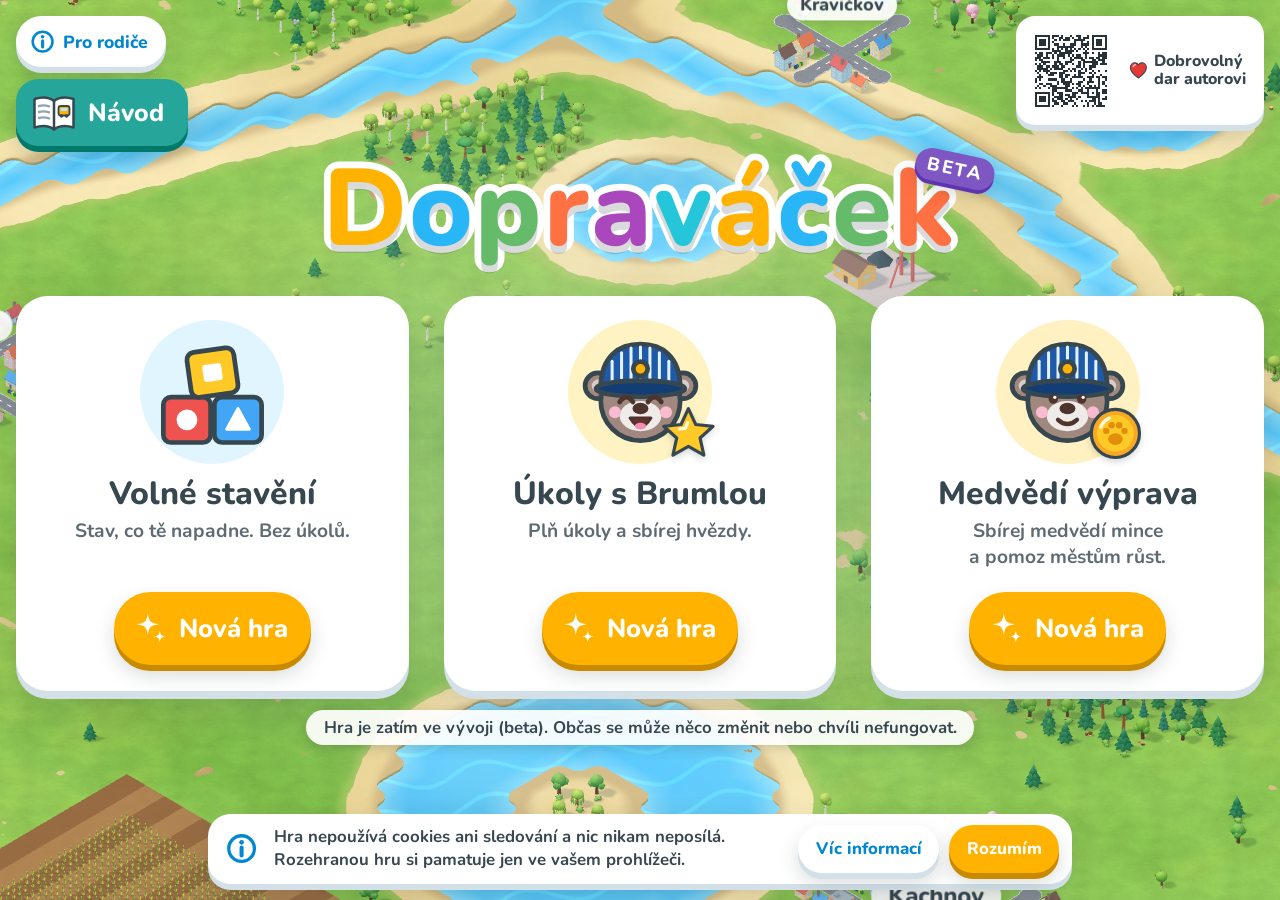
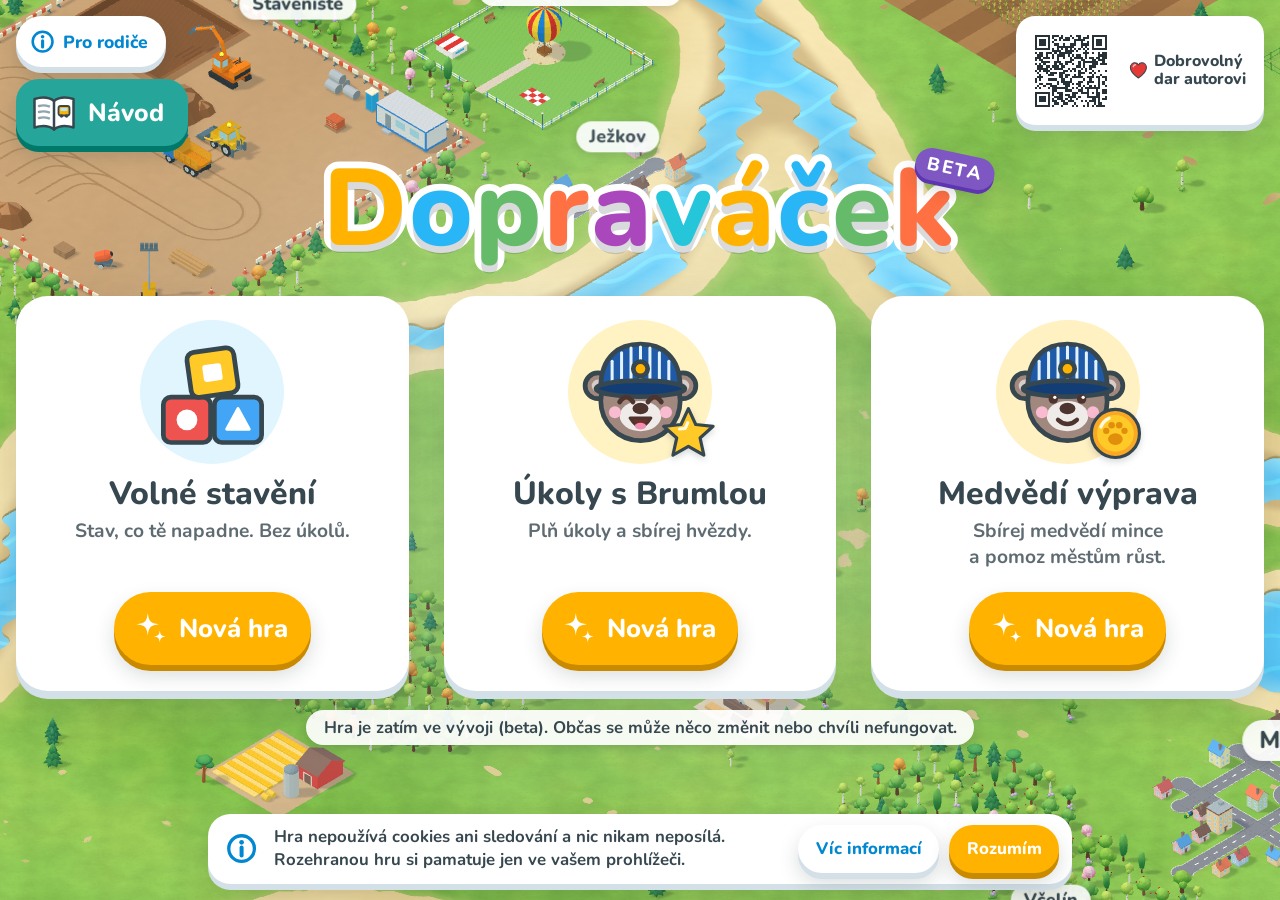
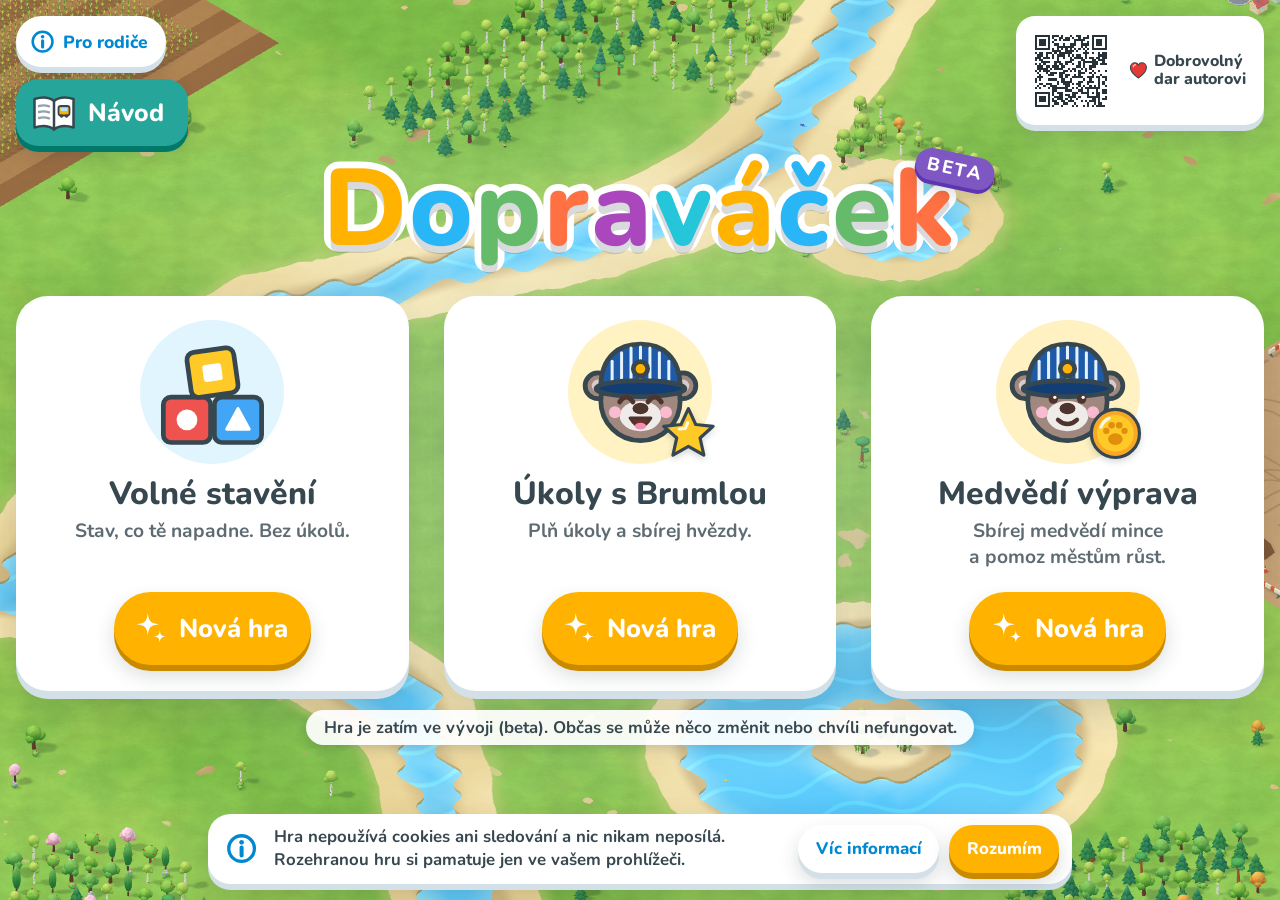
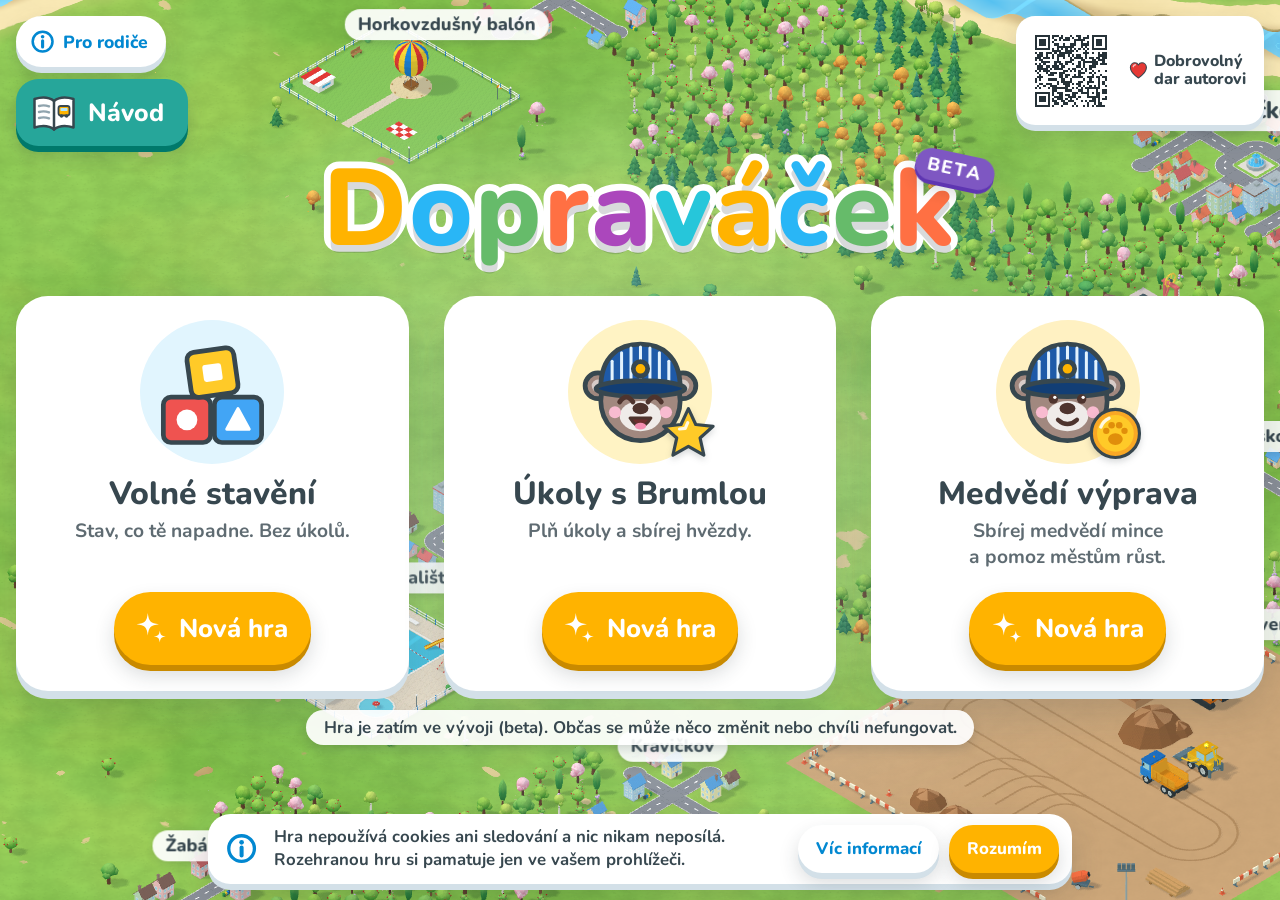
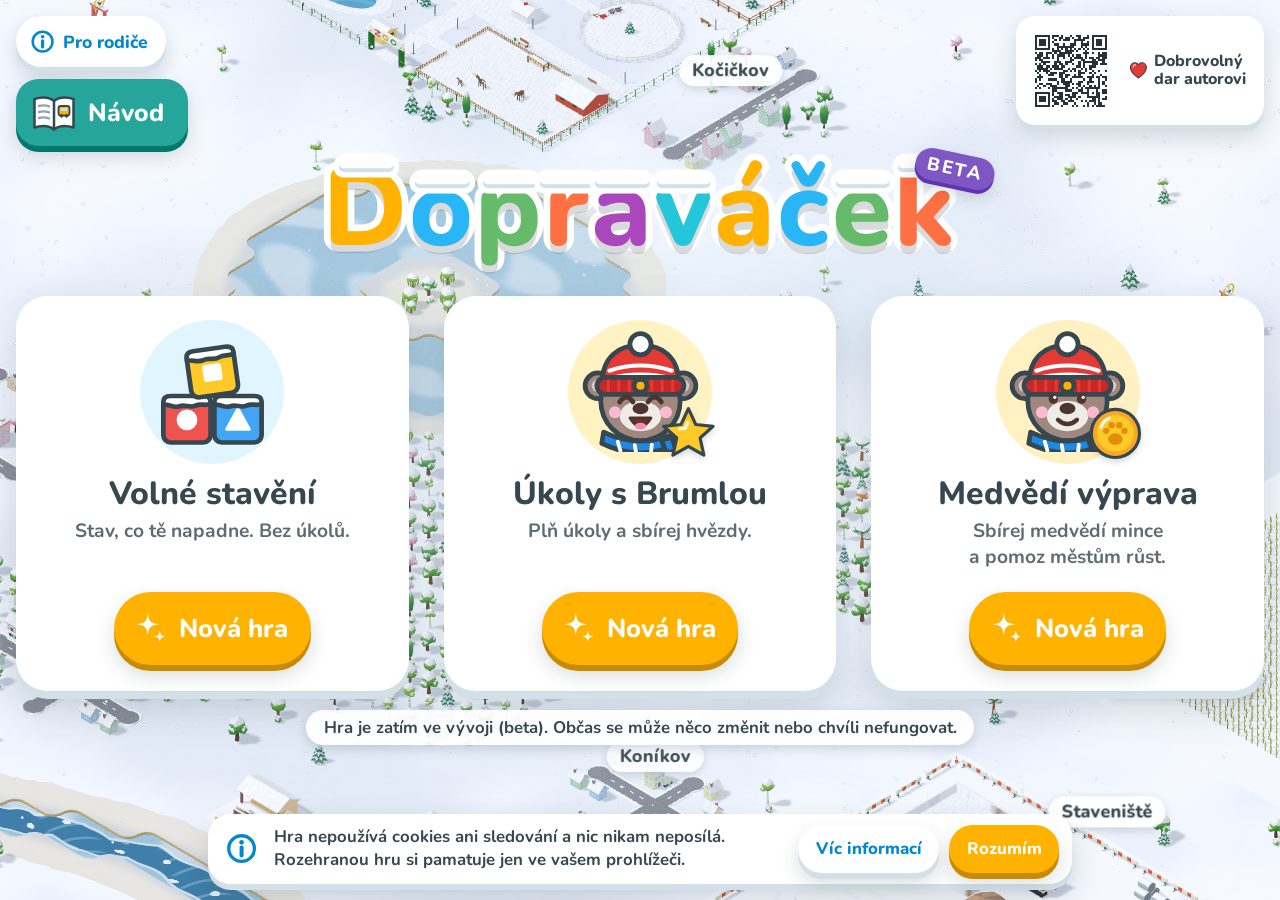
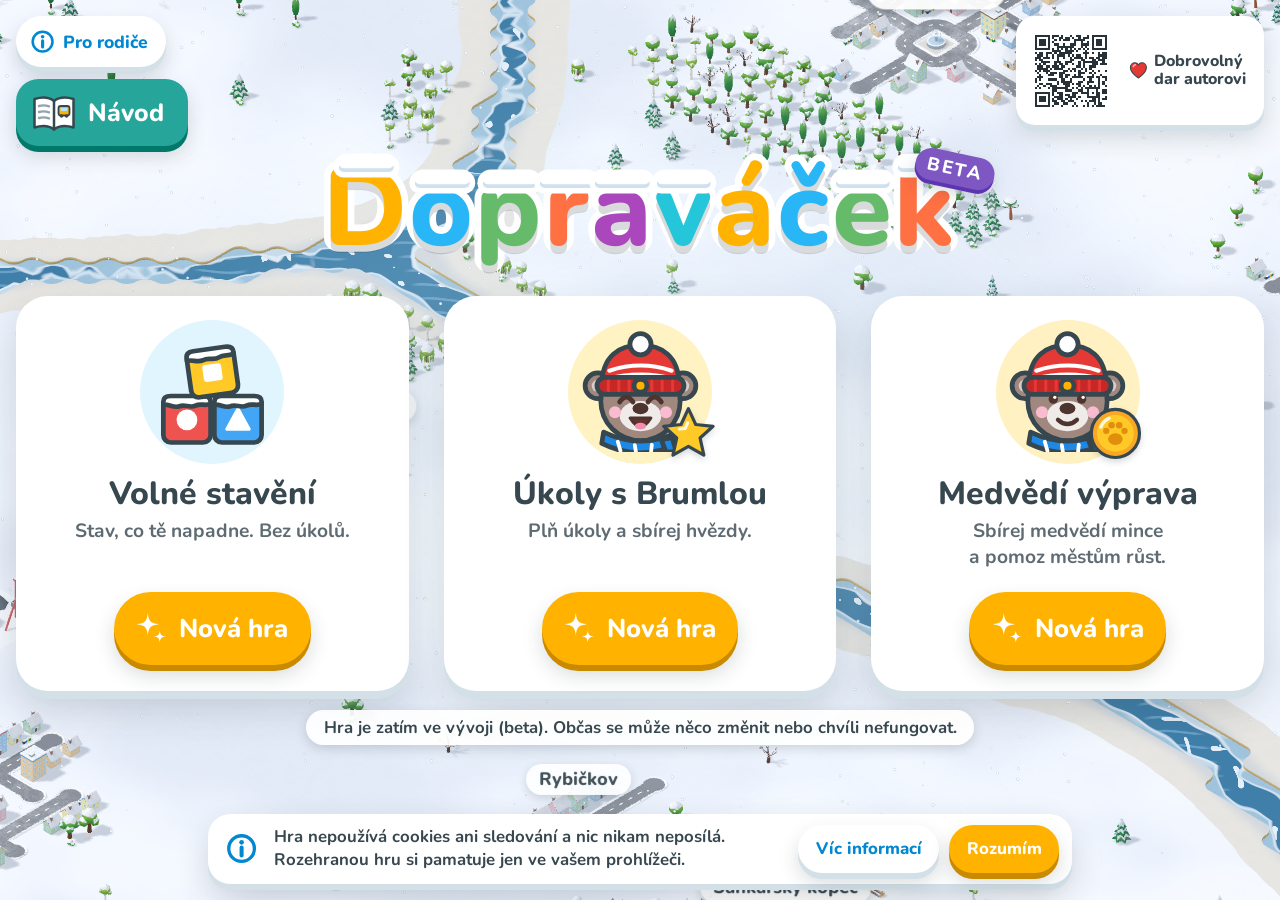
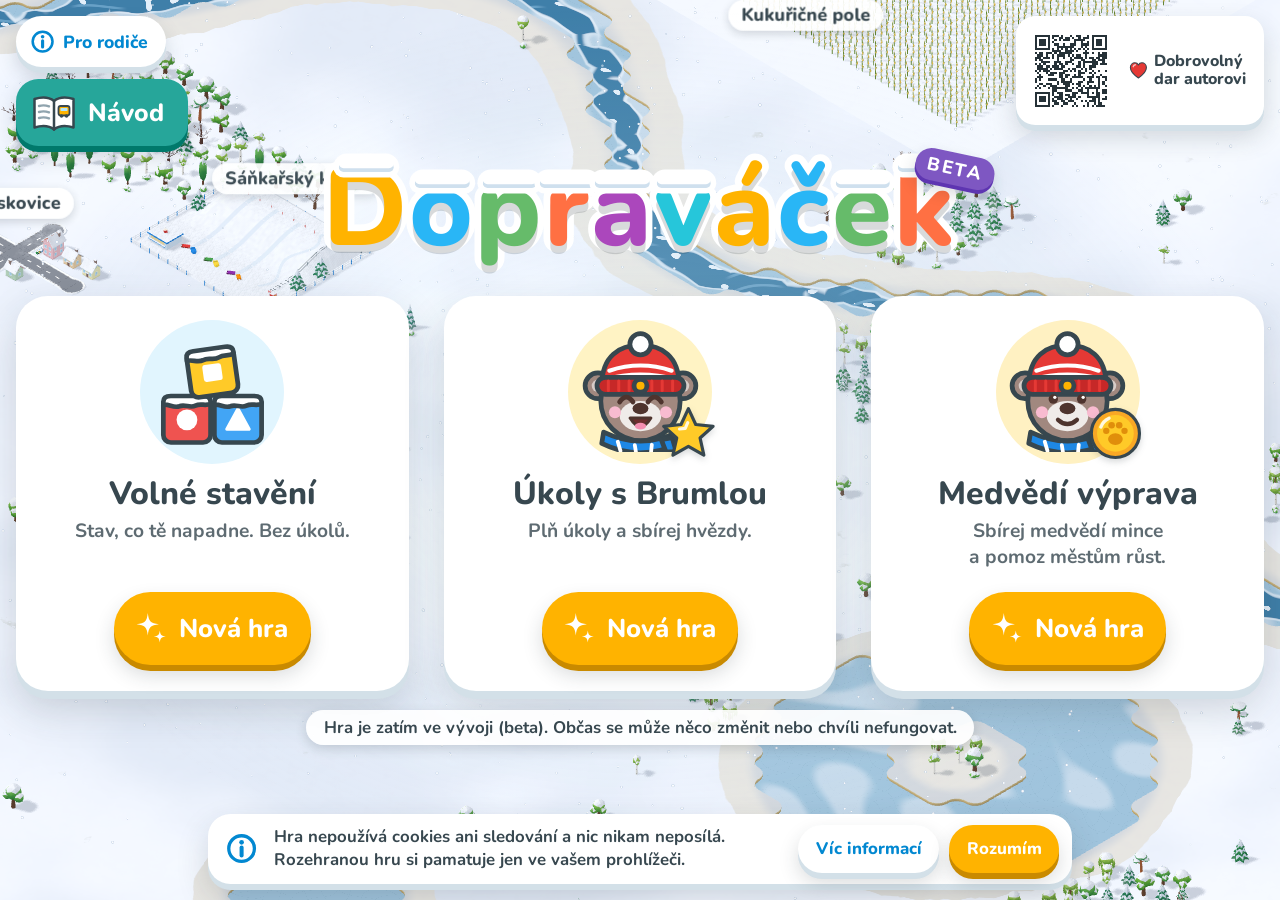
